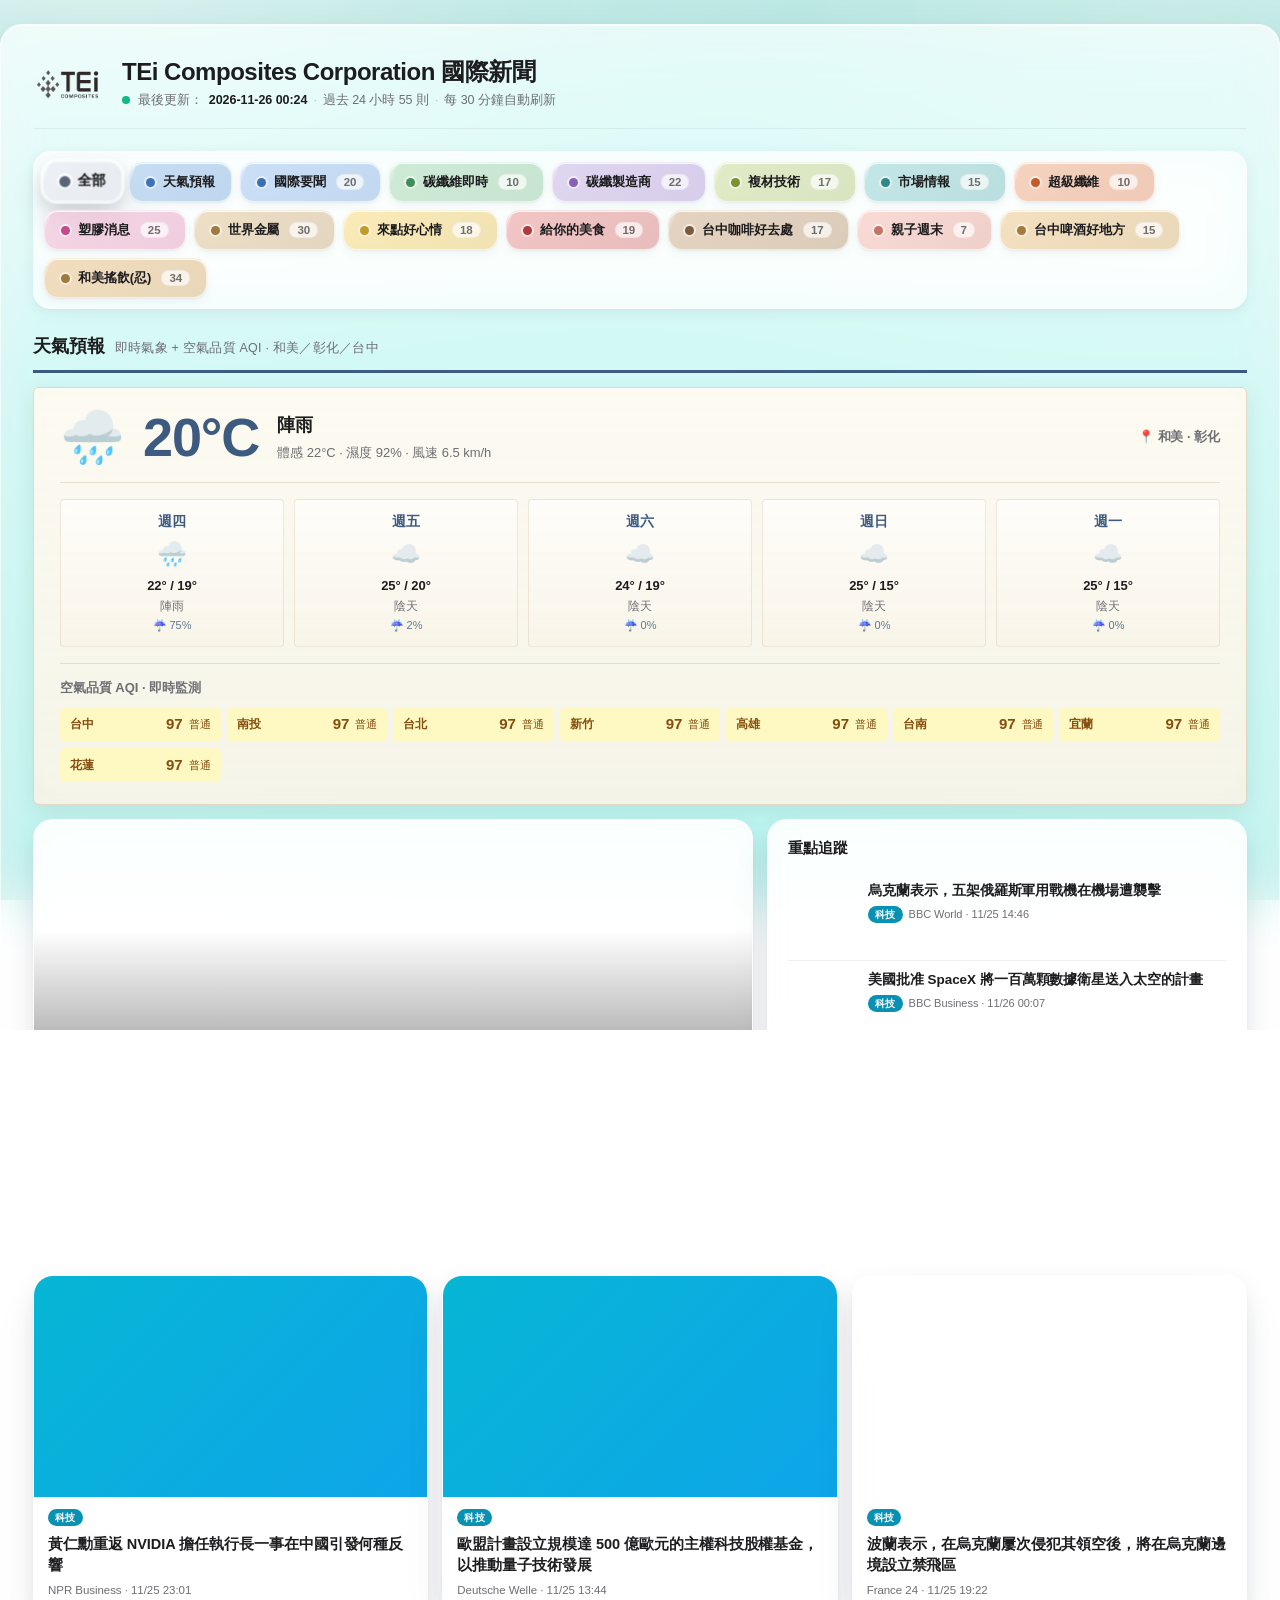
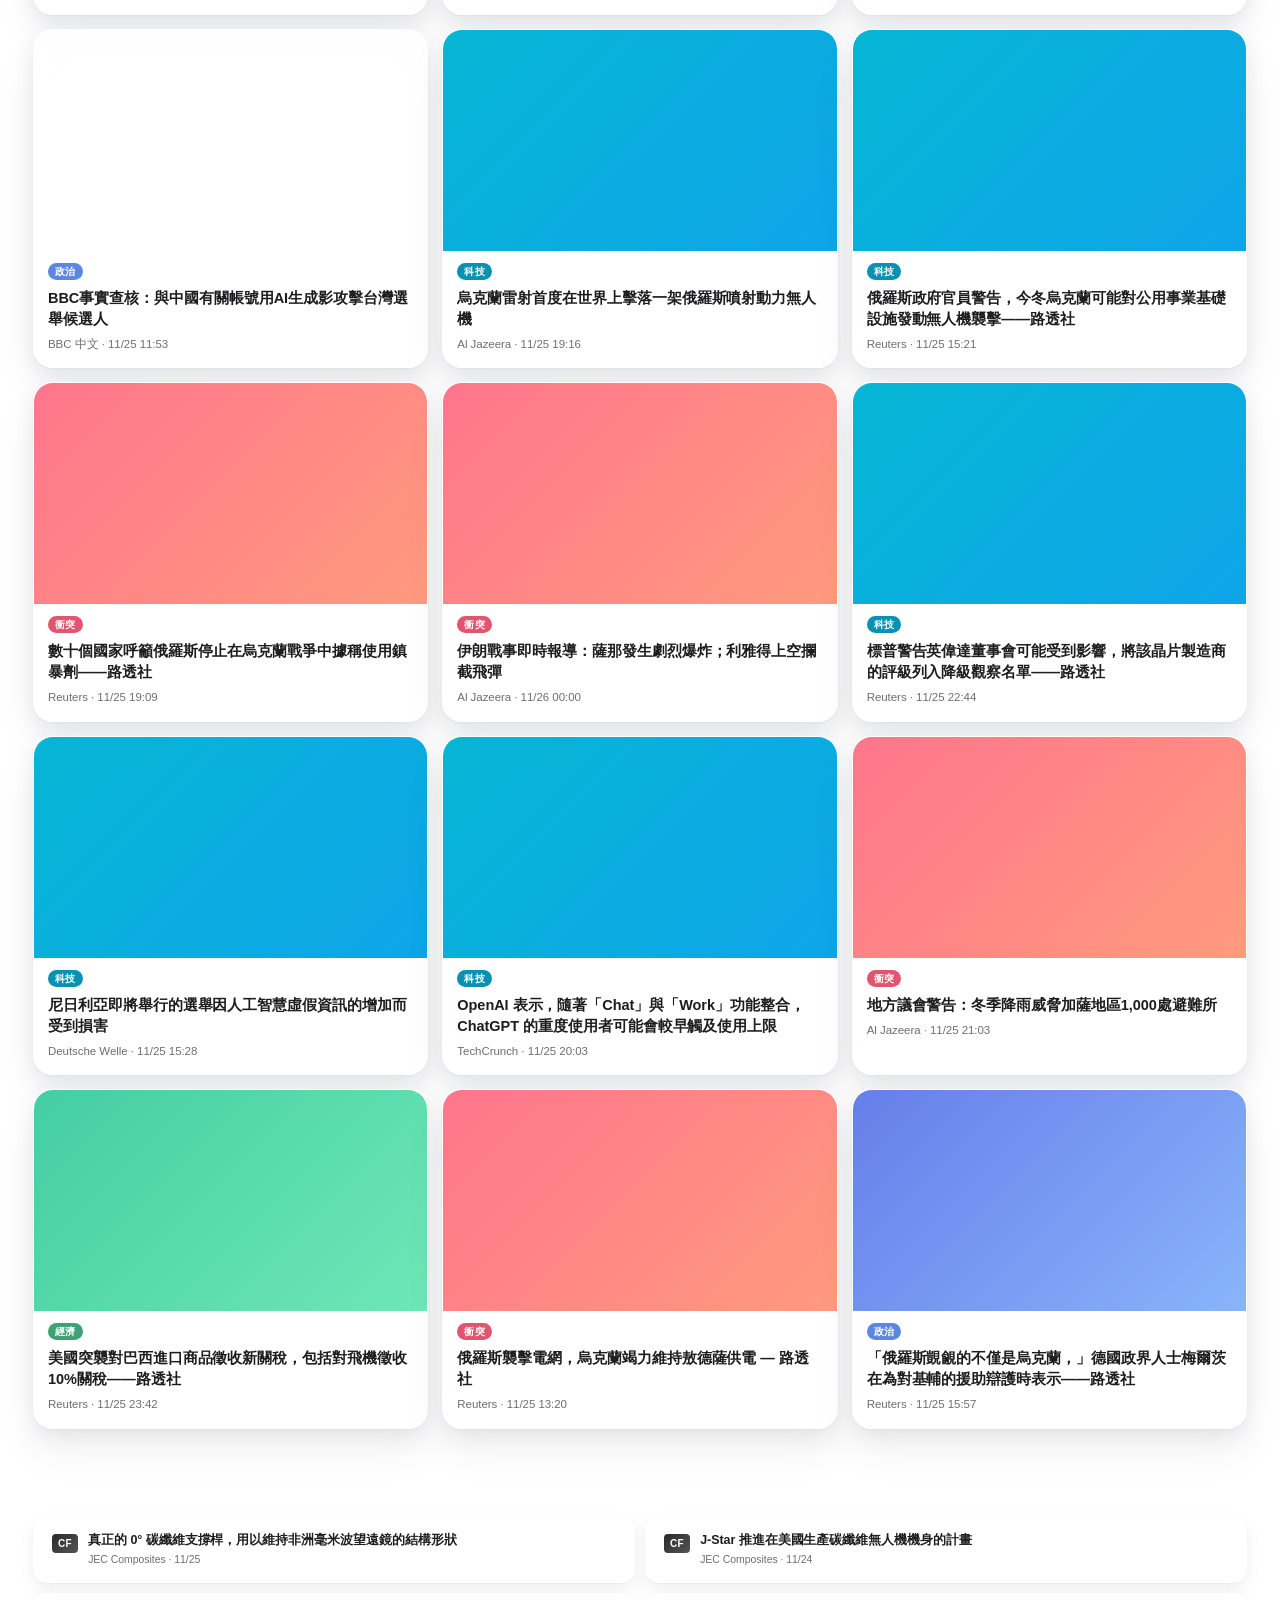
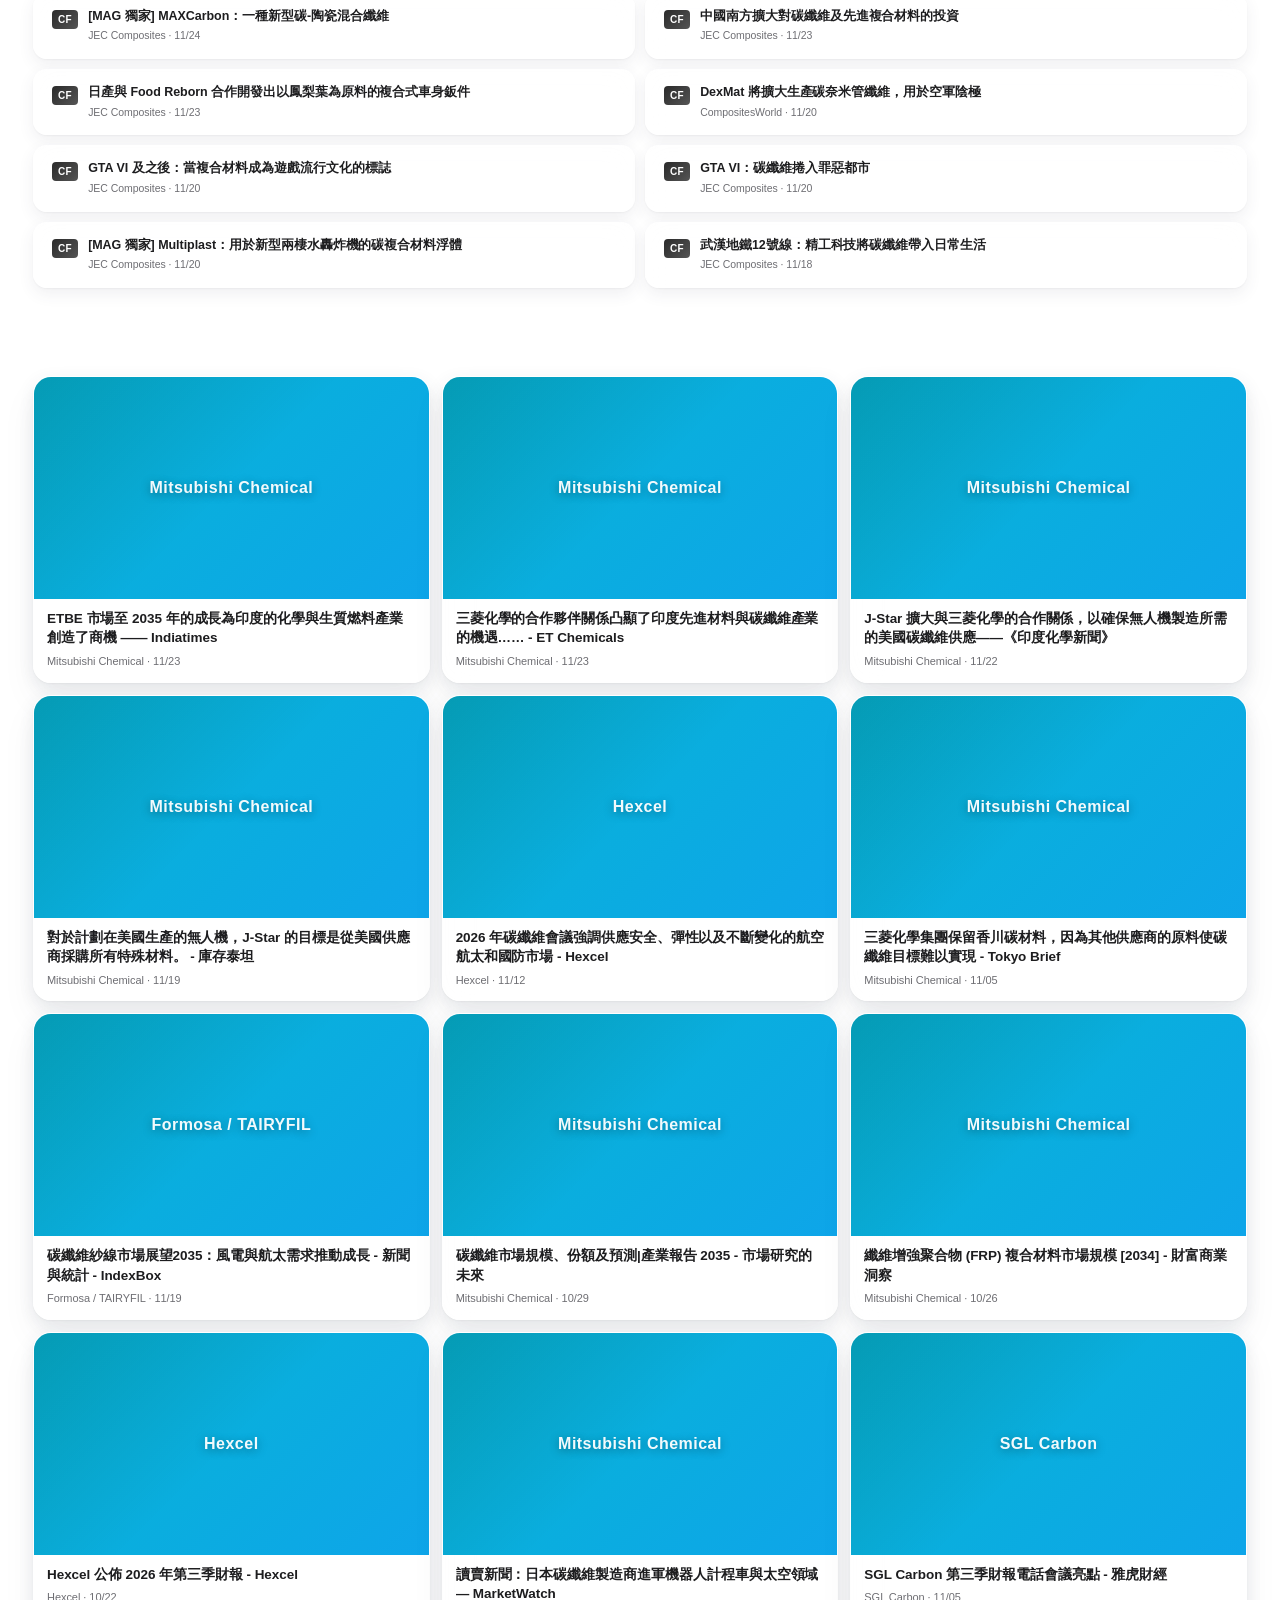
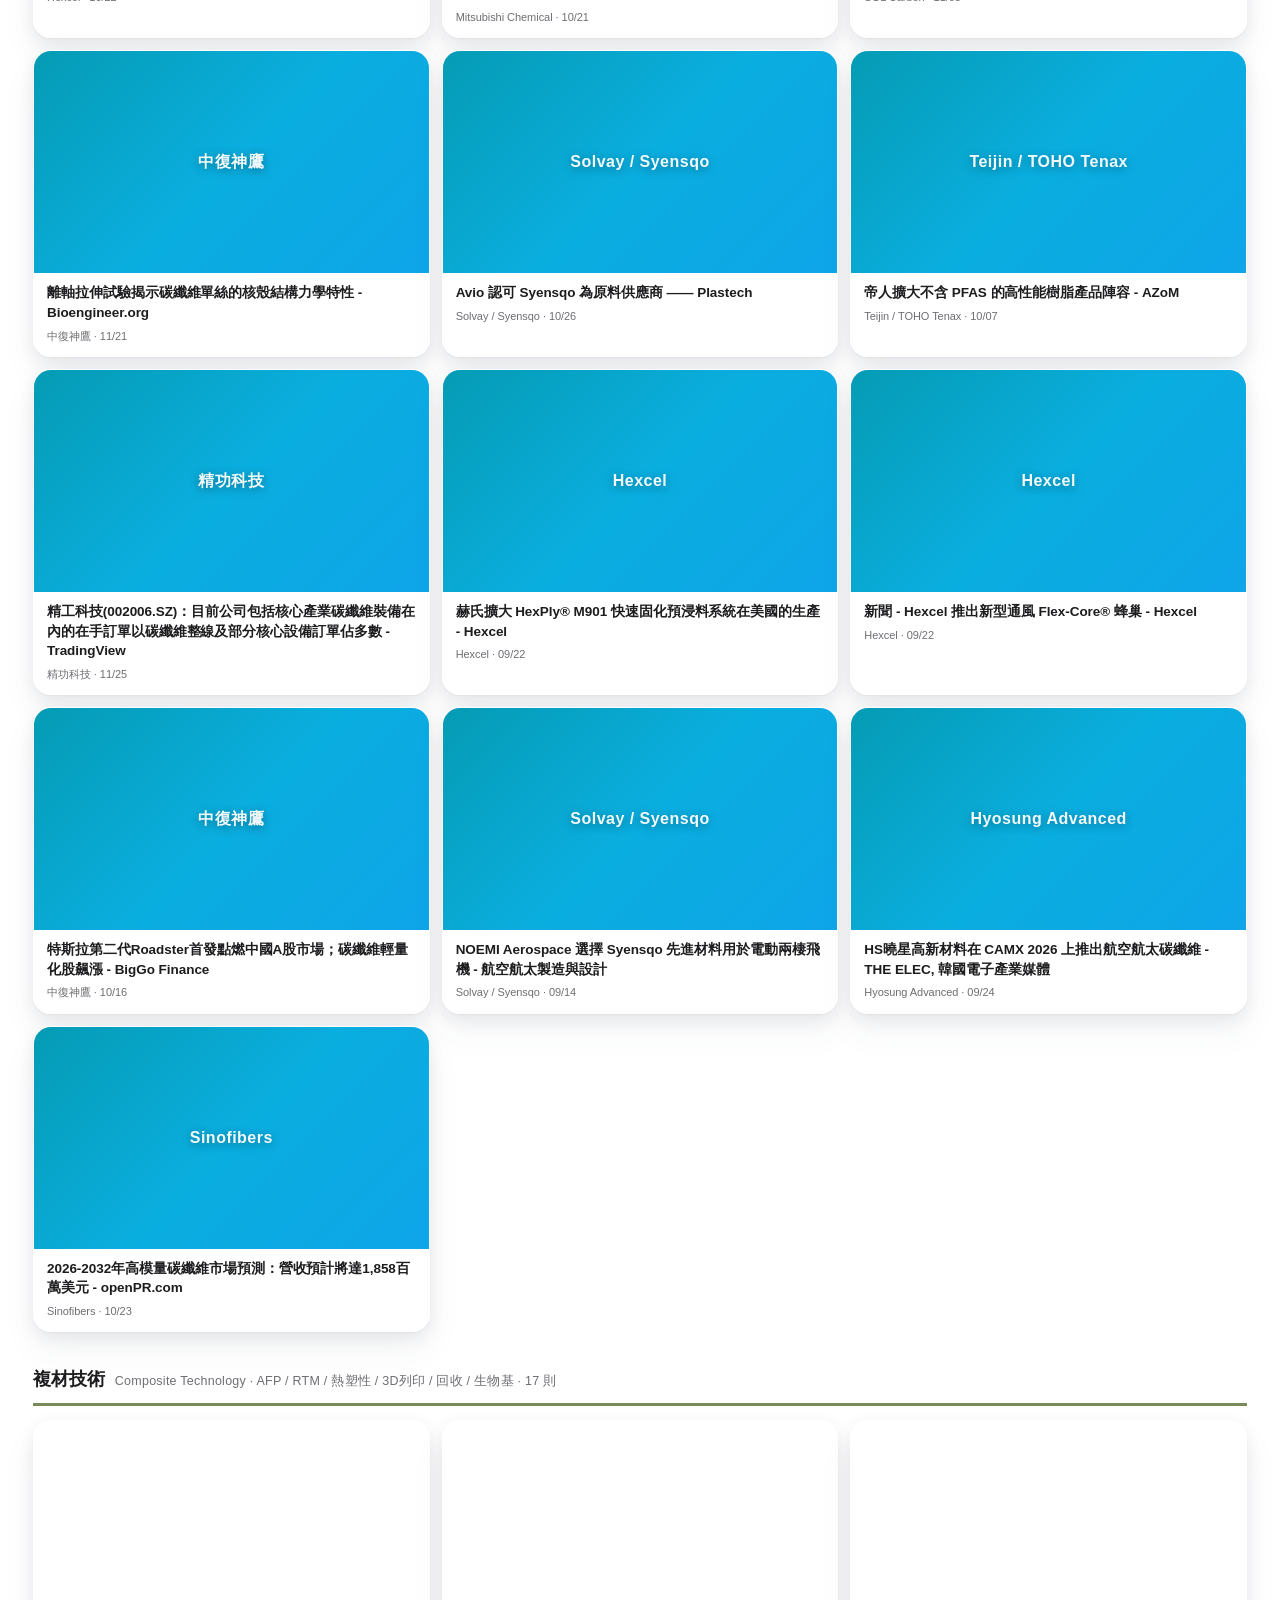
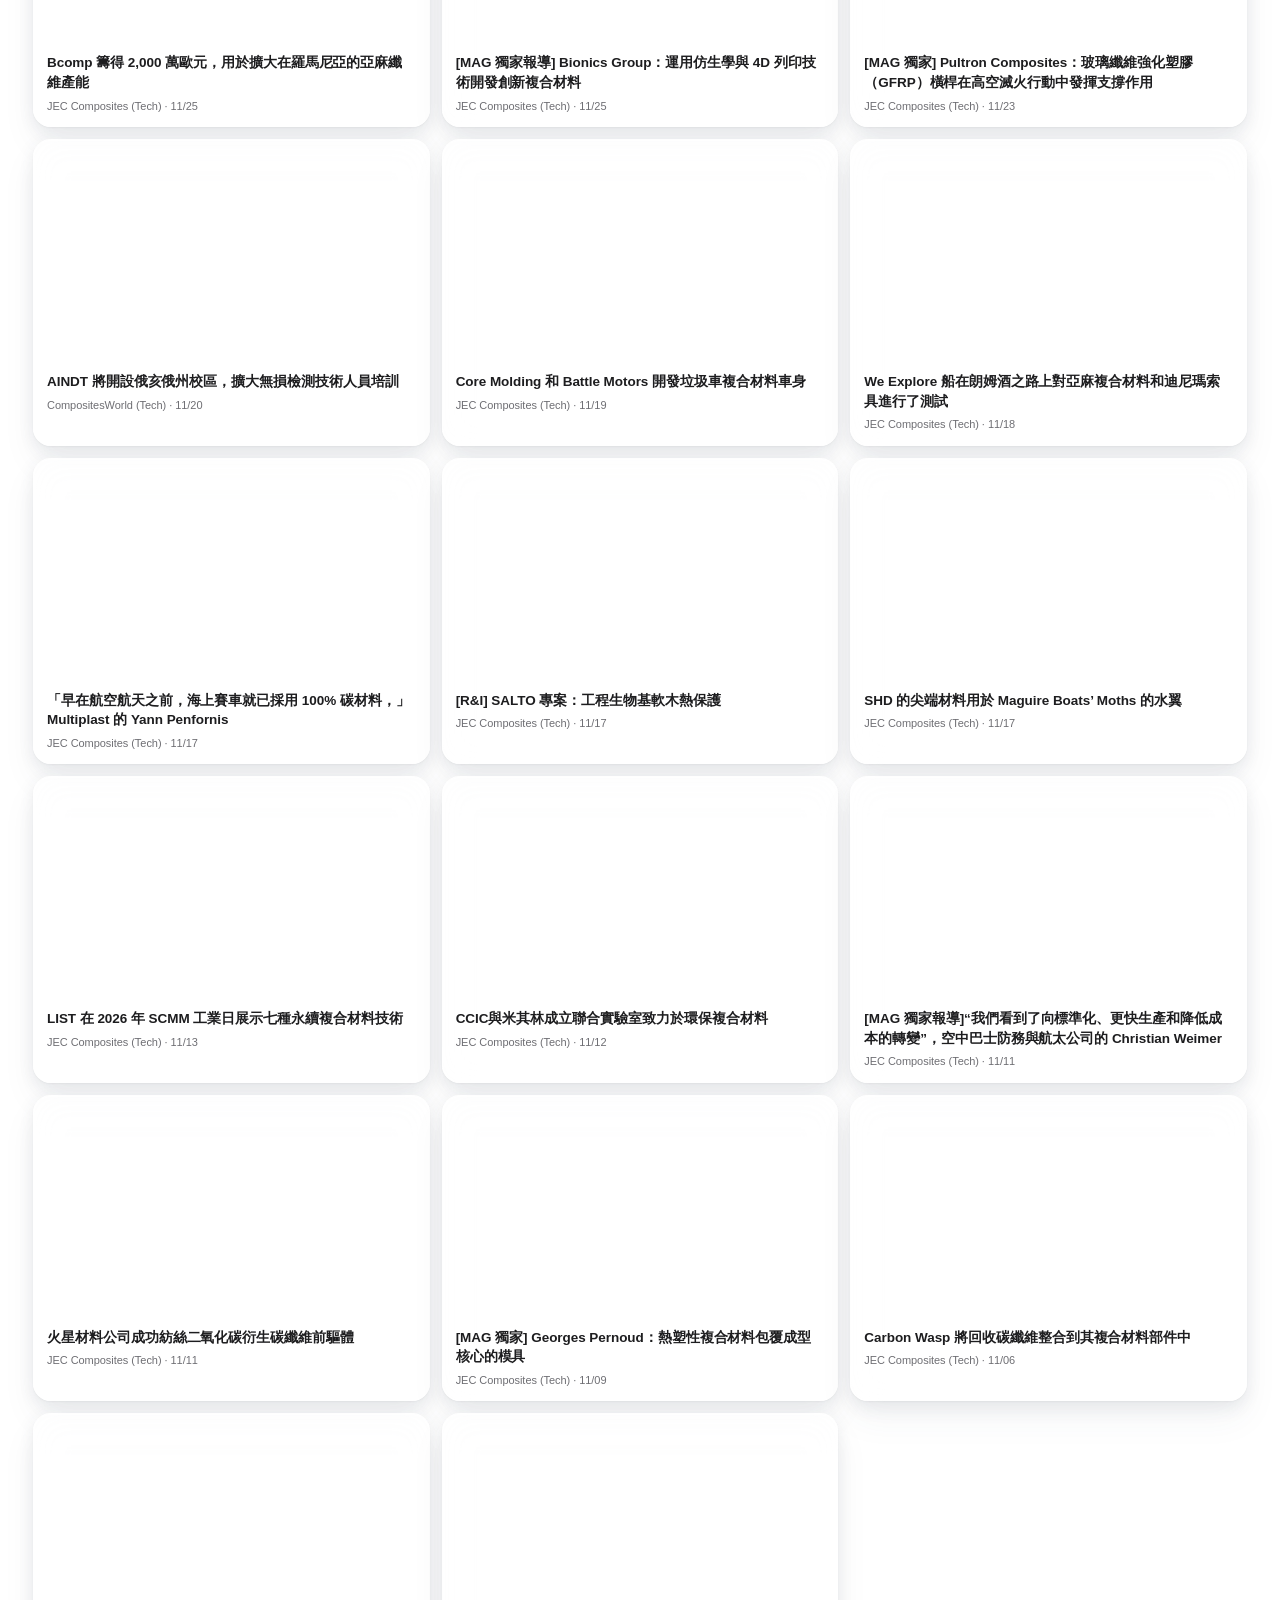
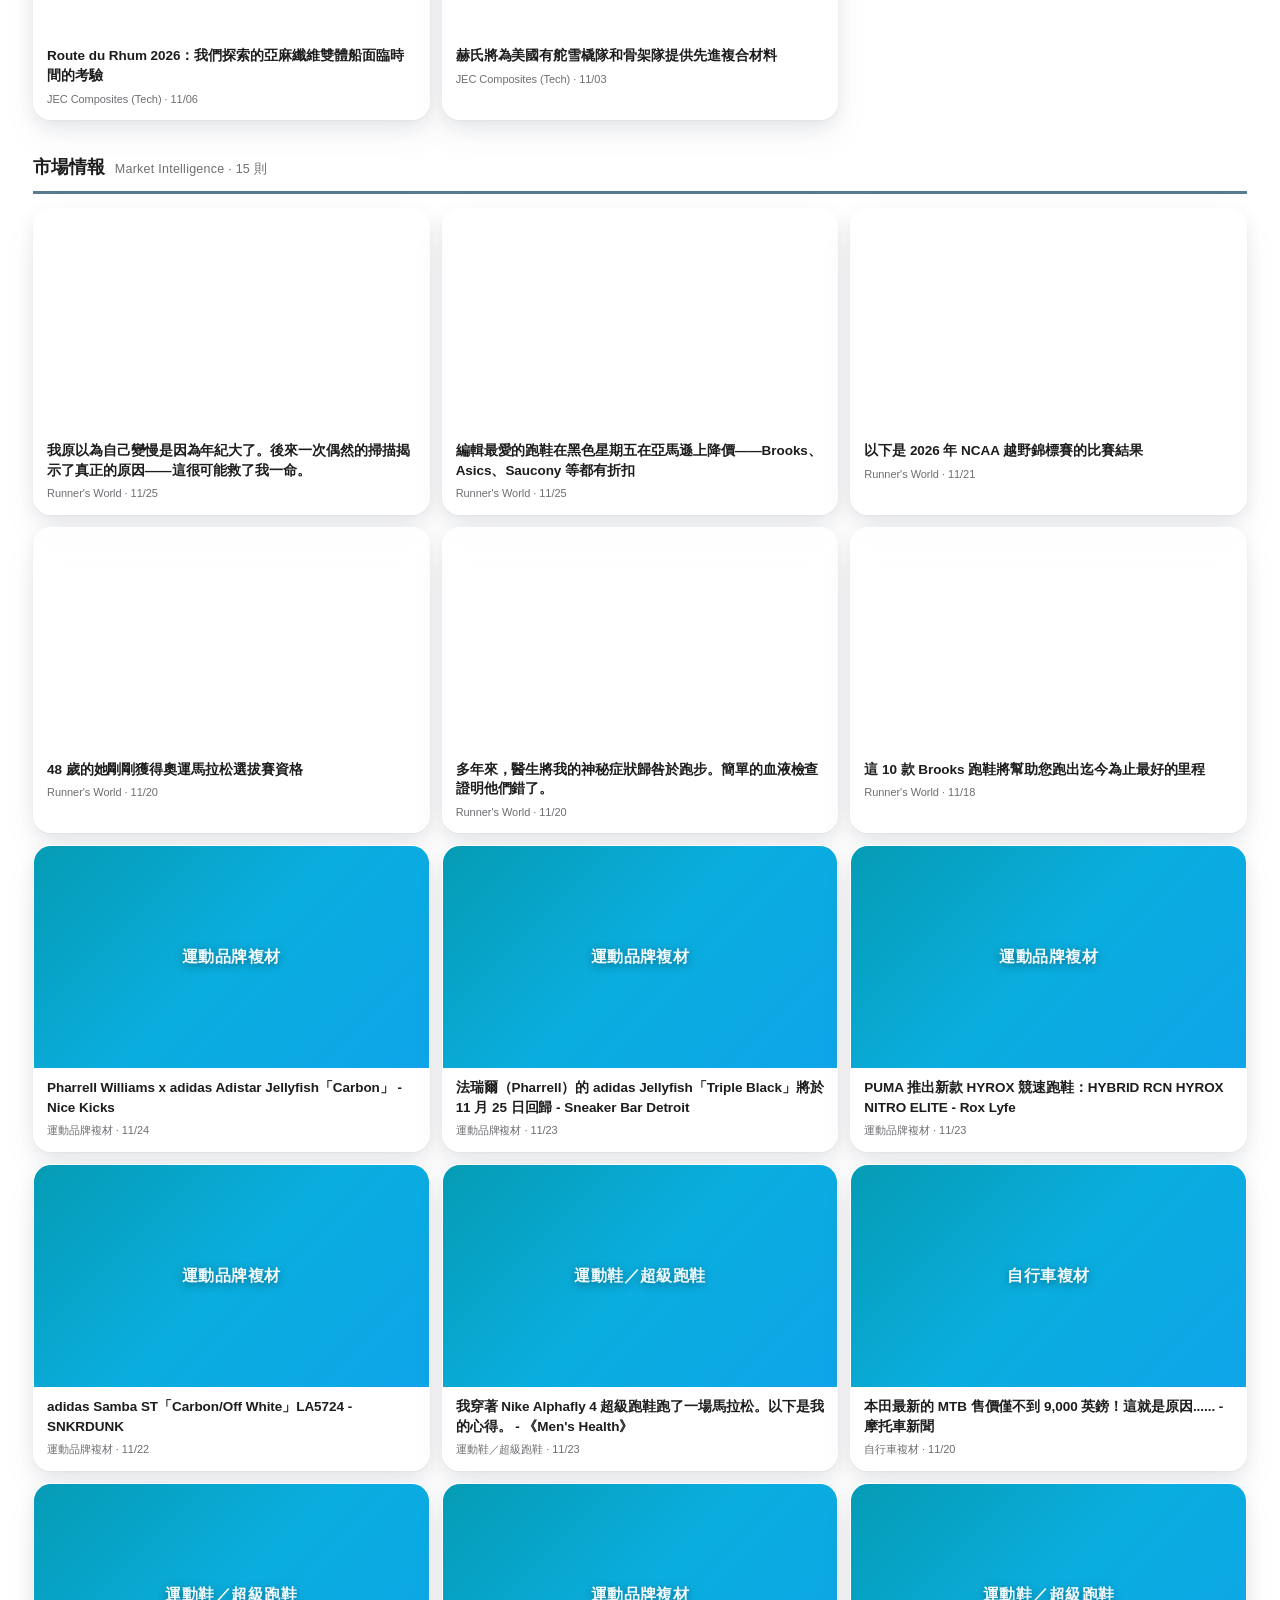
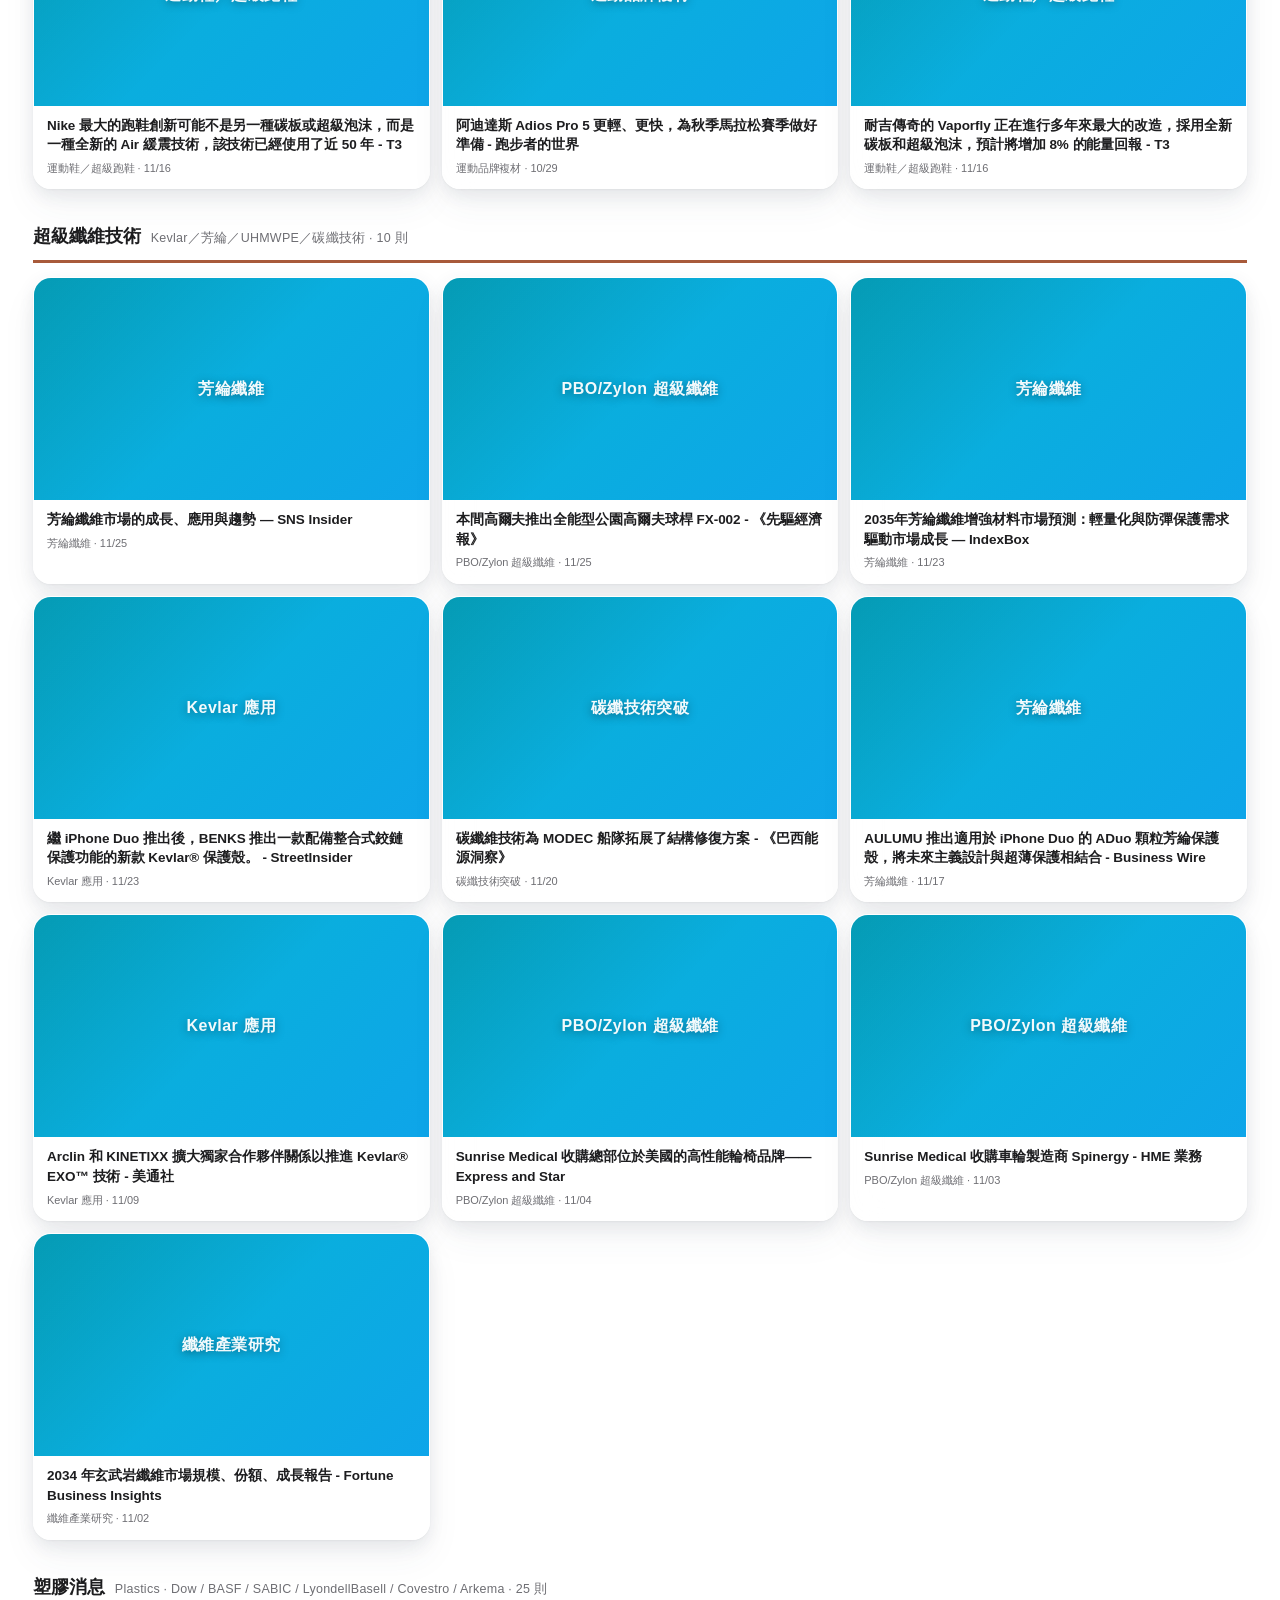
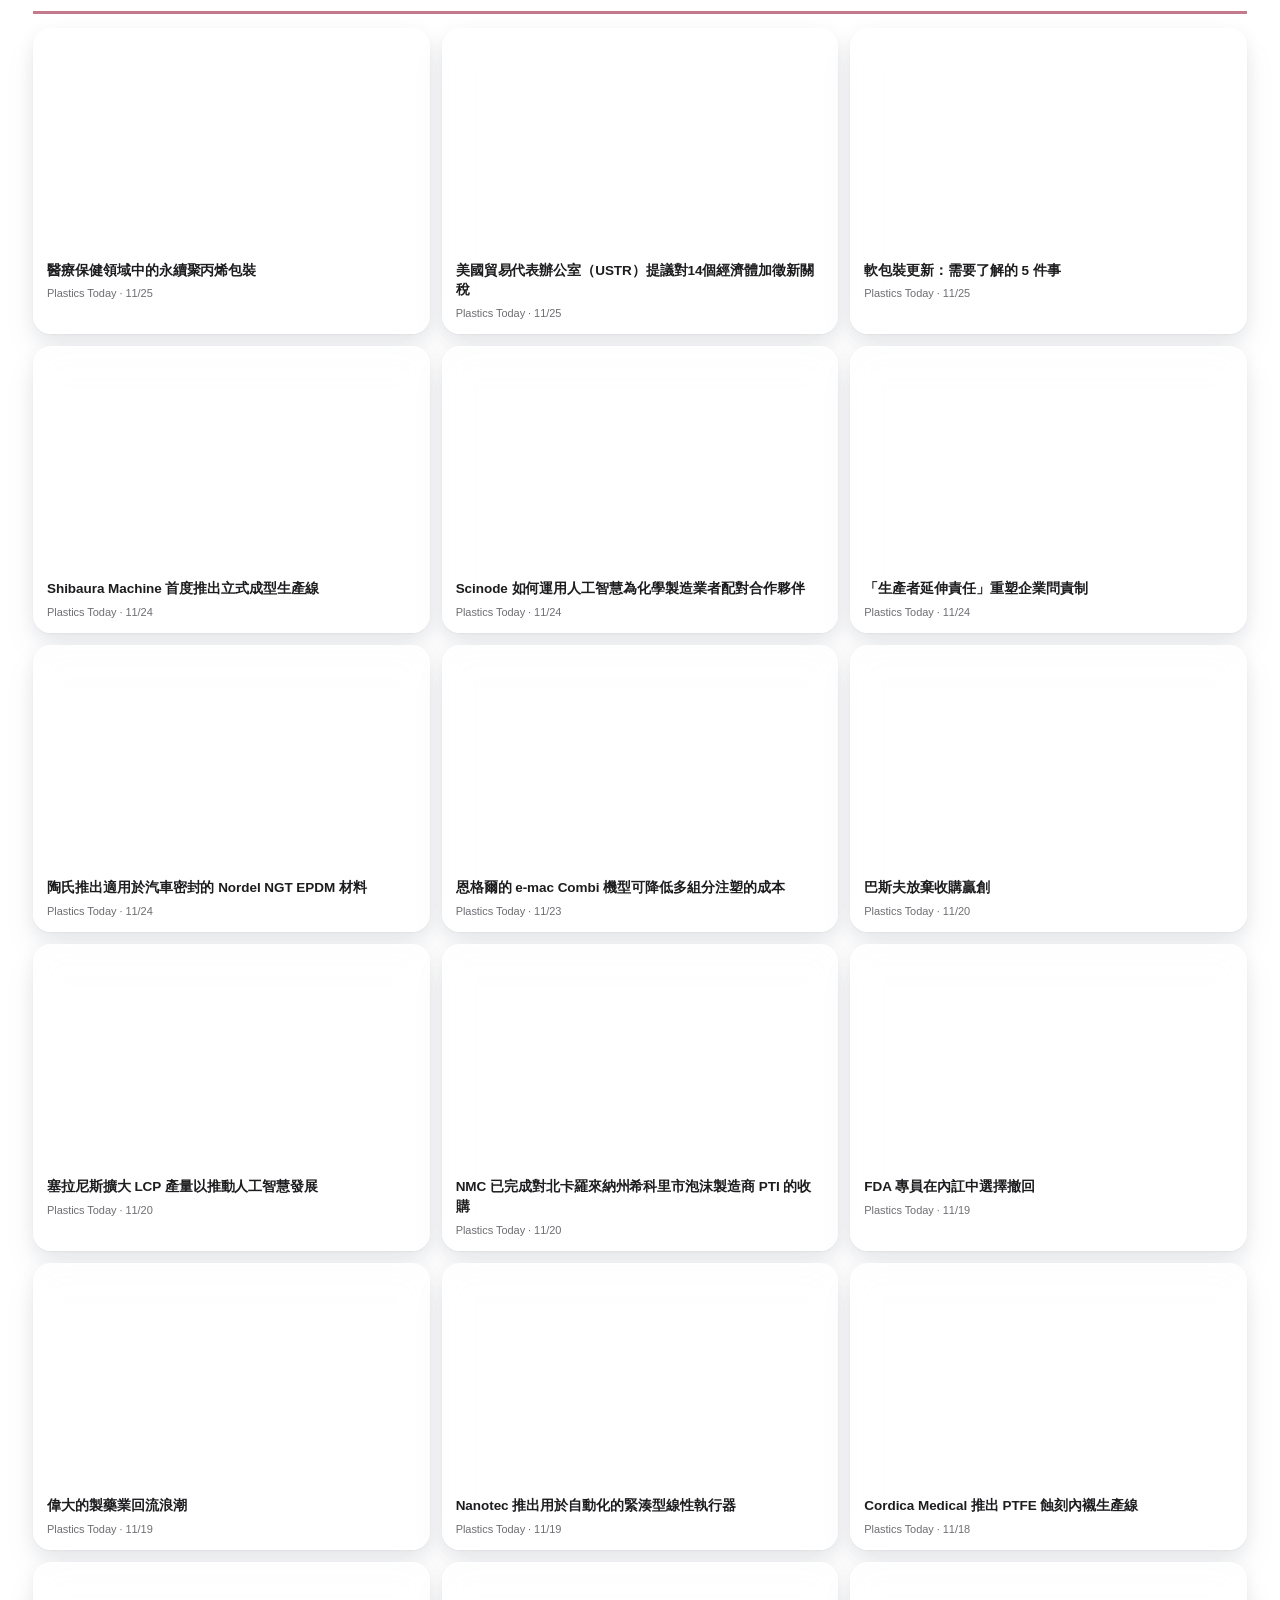
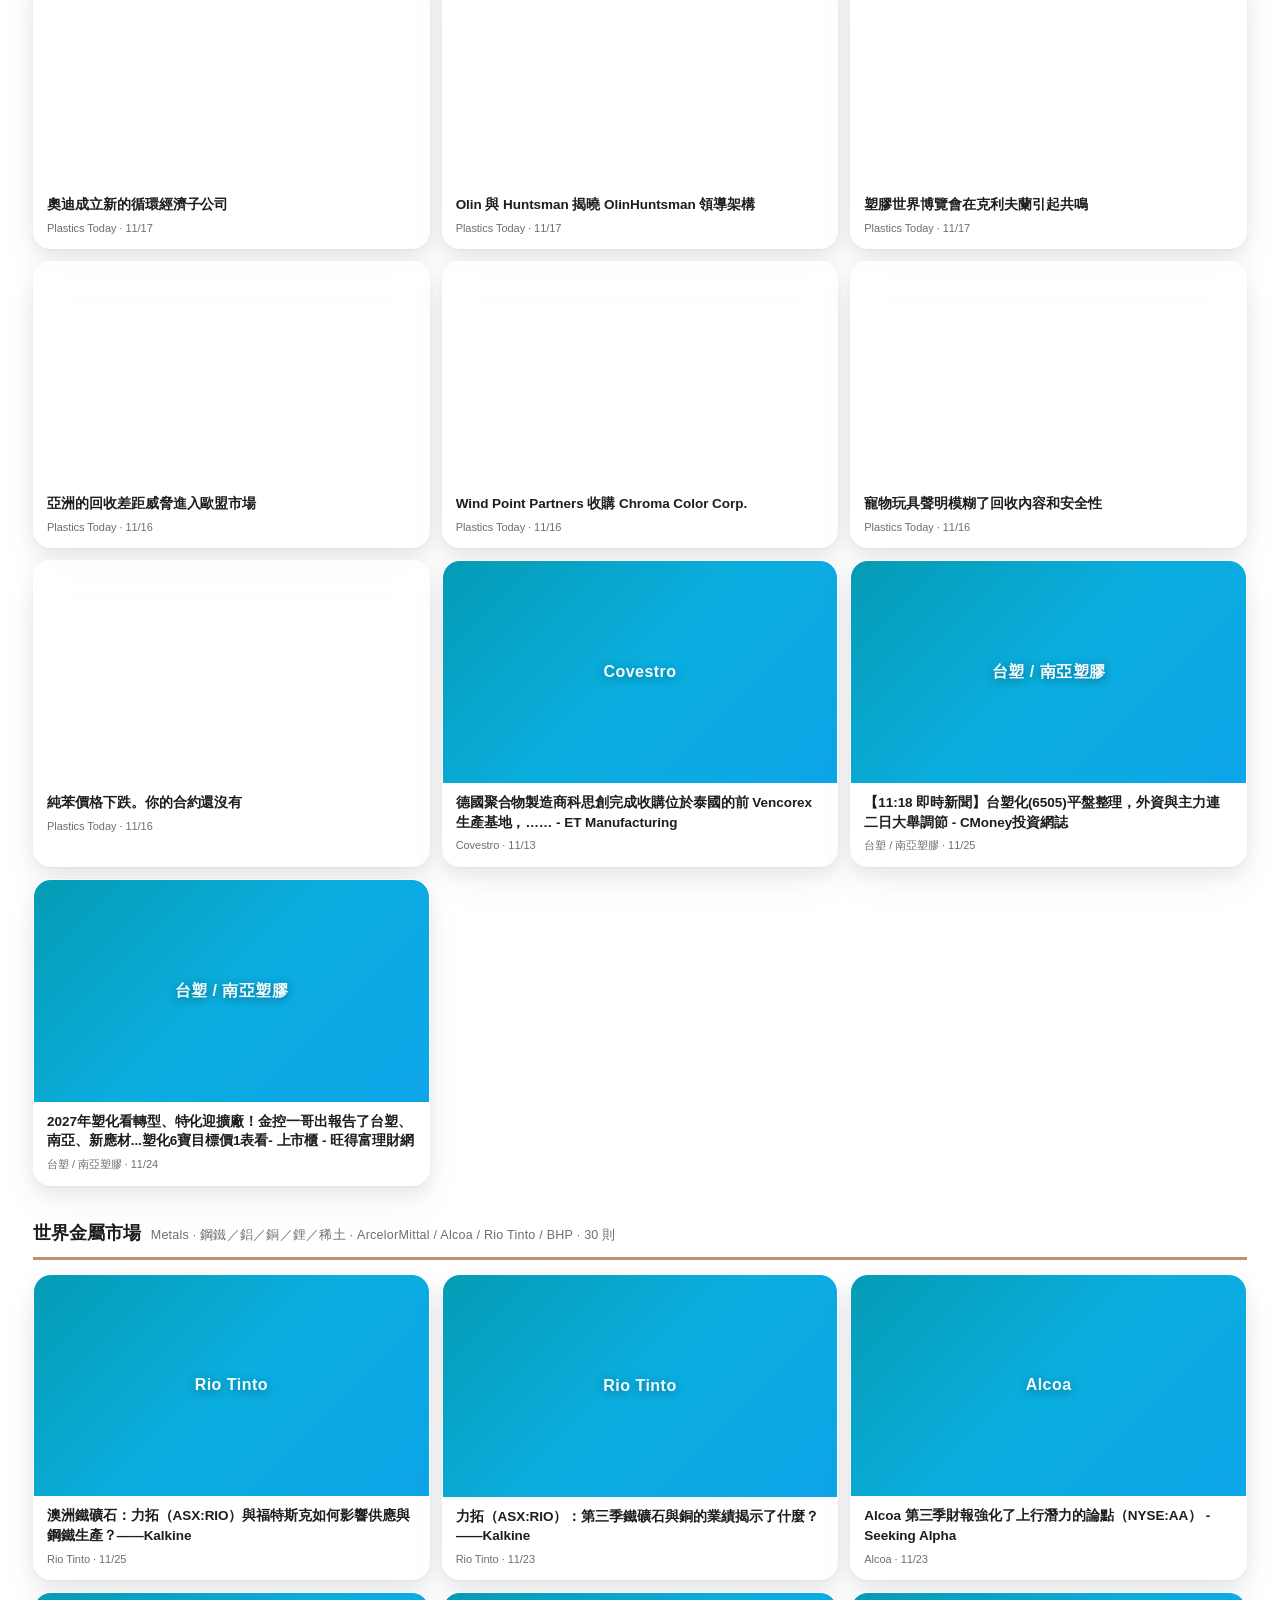
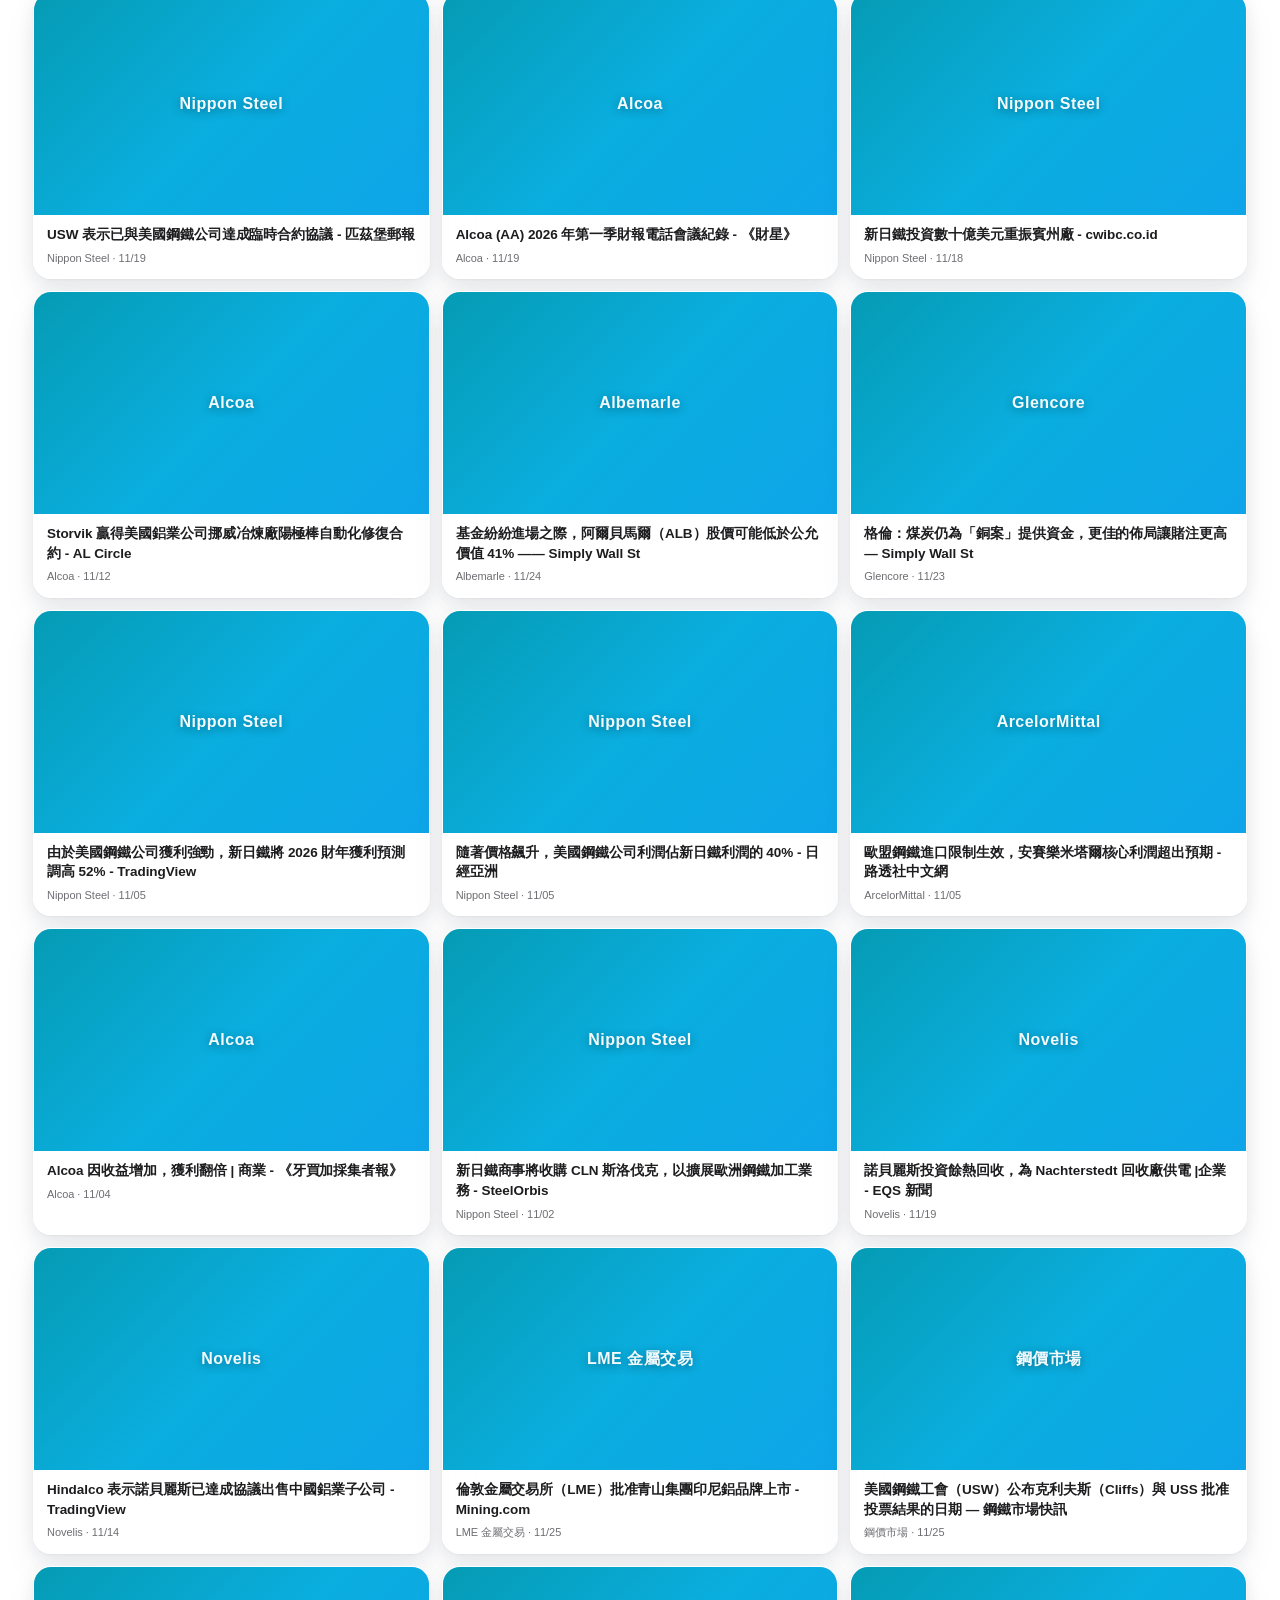
==== index.html @ 785d6ca6 "auto-update 2026-11-26 00:24 UTC" ====
<!doctype html>
<html lang="zh-TW">
<head>
<meta charset="utf-8">
<meta name="viewport" content="width=device-width, initial-scale=1, viewport-fit=cover">
<meta http-equiv="refresh" content="1800">
<meta name="theme-color" content="#81d8d0">
<link rel="icon" type="image/svg+xml" href="favicon.svg">
<meta name="apple-mobile-web-app-capable" content="yes">
<meta name="apple-mobile-web-app-status-bar-style" content="default">
<meta name="format-detection" content="telephone=no">
<title>TEi Composites · 國際新聞 · 2026-11-26 00:24</title>
<style>
 * { box-sizing: border-box; }
 html, body { overscroll-behavior-y:none; }
 body { margin:0; min-height:100vh; color:#1d1d1f; line-height:1.5;
        font-family:"SF Pro Display","SF Pro Text",-apple-system,BlinkMacSystemFont,"PingFang TC","Microsoft JhengHei","Helvetica Neue",sans-serif;
        background:
          radial-gradient(1200px 820px at 8% -10%, rgba(255,255,255,0.55), transparent 60%),
          radial-gradient(1000px 720px at 92% 0%, rgba(255,255,255,0.30), transparent 65%),
          radial-gradient(900px 700px at 50% 110%, rgba(10,186,181,0.25), transparent 60%),
          linear-gradient(180deg, #b4e6e1 0%, #81d8d0 55%, #5fc7be 100%);
        background-attachment:fixed;
        letter-spacing:-0.003em;
        -webkit-font-smoothing:antialiased; -moz-osx-font-smoothing:grayscale; }
 .wrap { max-width:1320px; margin:24px auto; padding:32px;
         background:rgba(255,255,255,0.72);
         backdrop-filter:saturate(180%) blur(28px);
         -webkit-backdrop-filter:saturate(180%) blur(28px);
         border-radius:22px;
         box-shadow:
           0 1px 0 rgba(255,255,255,0.9) inset,
           0 1px 2px rgba(0,0,0,0.04),
           0 18px 50px rgba(60,70,90,0.12),
           0 6px 18px rgba(60,70,90,0.06);
         border:1px solid rgba(255,255,255,0.6); }
 .wrap::before { display:none; }
 header { display:flex; align-items:center; gap:16px; margin-bottom:22px;
          padding-bottom:18px; border-bottom:1px solid rgba(0,0,0,0.06); }
 header .logo { height:48px; width:auto; flex-shrink:0; }
 header .logo-placeholder { height:48px; min-width:48px; border-radius:10px;
          background:linear-gradient(135deg,#3a3a3a,#1a1a1a); color:#fff;
          display:flex; align-items:center; justify-content:center;
          font-weight:800; font-size:20px; letter-spacing:0.04em; padding:0 12px; flex-shrink:0; }
 header .brand-text { display:flex; flex-direction:column; gap:3px; min-width:0; flex:1; }
 header h1 { font-size:24px; margin:0; font-weight:600; letter-spacing:-0.02em; line-height:1.25; color:#1d1d1f; }
 header .sub { color:#6e6e73; font-size:12.5px; line-height:1.6; display:flex; align-items:center; gap:6px; flex-wrap:wrap; }
 header .sub strong { color:#1d1d1f; font-weight:600; }
 header .sub .sub-sep { color:#c0c0c5; }
 /* 即時脈動小綠點：示意所有資訊每 30 分鐘自動更新中 */
 .live-dot { display:inline-block; width:8px; height:8px; border-radius:50%;
             background:#10b981;
             box-shadow:0 0 0 0 rgba(16,185,129,0.7);
             animation:live-pulse 2s infinite; flex-shrink:0; margin-right:2px; }
 @keyframes live-pulse {
   0%   { box-shadow:0 0 0 0   rgba(16,185,129,0.7); }
   70%  { box-shadow:0 0 0 8px rgba(16,185,129,0); }
   100% { box-shadow:0 0 0 0   rgba(16,185,129,0); }
 }

 /* 頁籤導覽 — 彩色玻璃方格 */
 .tabs { display:flex; gap:8px; padding:10px; margin:0 0 24px; border-radius:18px;
         background:rgba(255,255,255,0.55);
         backdrop-filter:saturate(180%) blur(24px);
         -webkit-backdrop-filter:saturate(180%) blur(24px);
         border:1px solid rgba(255,255,255,0.7);
         flex-wrap:wrap;
         position:sticky; top:10px; z-index:50;
         box-shadow:
           0 1px 0 rgba(255,255,255,0.8) inset,
           0 4px 14px rgba(60,70,90,0.08),
           0 1px 3px rgba(0,0,0,0.04); }
 .tab { padding:10px 16px; border-radius:14px; font-size:13px; font-weight:600;
        cursor:pointer; border:1px solid rgba(255,255,255,0.55);
        font-family:inherit;
        transition:transform .35s cubic-bezier(0.34,1.56,0.64,1),
                   box-shadow .35s cubic-bezier(0.34,1.56,0.64,1),
                   background .25s, color .2s;
        letter-spacing:-0.003em;
        color:#1d1d1f;
        min-height:40px;
        display:inline-flex; align-items:center; gap:8px;
        white-space:nowrap;
        backdrop-filter:saturate(160%) blur(14px);
        -webkit-backdrop-filter:saturate(160%) blur(14px);
        box-shadow:
          0 1px 0 rgba(255,255,255,0.85) inset,
          0 1px 2px rgba(0,0,0,0.05),
          0 4px 10px rgba(60,70,90,0.06);
        position:relative; overflow:hidden; }
 /* 玻璃高光 — 模擬液態流動 */
 .tab::after { content:''; position:absolute; top:0; left:-30%; width:30%; height:100%;
               background:linear-gradient(115deg, transparent, rgba(255,255,255,0.55), transparent);
               transform:skewX(-20deg);
               transition:left .7s ease;
               pointer-events:none; }
 .tab:hover::after { left:130%; }
 .tab em { font-style:normal; font-weight:600; font-size:11.5px;
           color:rgba(0,0,0,0.55); padding:1px 7px; border-radius:99px;
           background:rgba(255,255,255,0.7); margin-left:2px;
           border:1px solid rgba(0,0,0,0.04); }
 /* 頁籤小色點 — 強化辨識 */
 .tab::before { content:''; display:inline-block; width:9px; height:9px;
                border-radius:50%; flex-shrink:0; background:#cbd5e1;
                box-shadow:0 0 0 2px rgba(255,255,255,0.6),
                           0 1px 2px rgba(0,0,0,0.15); }

 /* 每個 tab 自己的玻璃漸層底色 */
 .tab[data-tab="all"]     { background:linear-gradient(135deg, rgba(232,236,242,0.75), rgba(214,220,230,0.55)); }
 .tab[data-tab="main"]    { background:linear-gradient(135deg, rgba(186,213,243,0.75), rgba(146,184,228,0.55)); }
 .tab[data-tab="carbon"]  { background:linear-gradient(135deg, rgba(190,228,200,0.75), rgba(154,206,170,0.55)); }
 .tab[data-tab="mfg"]     { background:linear-gradient(135deg, rgba(214,200,235,0.75), rgba(184,164,218,0.55)); }
 .tab[data-tab="tech"]    { background:linear-gradient(135deg, rgba(216,228,178,0.75), rgba(186,206,142,0.55)); }
 .tab[data-tab="plastic"] { background:linear-gradient(135deg, rgba(244,202,222,0.75), rgba(228,164,196,0.55)); }
 .tab[data-tab="metal"]   { background:linear-gradient(135deg, rgba(232,212,178,0.75), rgba(206,180,140,0.55)); }
 .tab[data-tab="app"]     { background:linear-gradient(135deg, rgba(176,222,222,0.75), rgba(132,194,194,0.55)); }
 .tab[data-tab="fiber"]   { background:linear-gradient(135deg, rgba(244,196,168,0.75), rgba(226,158,124,0.55)); }
 .tab[data-tab="fun"]     { background:linear-gradient(135deg, rgba(248,228,158,0.75), rgba(232,202,118,0.55)); }
 .tab[data-tab="food"]    { background:linear-gradient(135deg, rgba(240,178,178,0.75), rgba(216,134,134,0.55)); }
 .tab[data-tab="local"]   { background:linear-gradient(135deg, rgba(220,196,170,0.75), rgba(192,162,128,0.55)); }
 .tab[data-tab="ren"]     { background:linear-gradient(135deg, rgba(238,210,168,0.75), rgba(218,182,128,0.55)); }
 .tab[data-tab="kid"]     { background:linear-gradient(135deg, rgba(248,206,200,0.75), rgba(228,168,156,0.55)); }
 .tab[data-tab="weather"] { background:linear-gradient(135deg, rgba(180,210,240,0.75), rgba(140,182,224,0.55)); }
 .tab[data-tab="beer"]    { background:linear-gradient(135deg, rgba(240,214,170,0.75), rgba(218,184,128,0.55)); }

 /* 對應的色點 */
 .tab[data-tab="all"]::before     { background:#5a6478; }
 .tab[data-tab="main"]::before    { background:#3b6fb6; }
 .tab[data-tab="carbon"]::before  { background:#3f8f5a; }
 .tab[data-tab="mfg"]::before     { background:#8a5fb8; }
 .tab[data-tab="tech"]::before    { background:#7c9230; }
 .tab[data-tab="plastic"]::before { background:#c64a8c; }
 .tab[data-tab="metal"]::before   { background:#a07a3a; }
 .tab[data-tab="app"]::before     { background:#2d8a8a; }
 .tab[data-tab="fiber"]::before   { background:#c45a2a; }
 .tab[data-tab="fun"]::before     { background:#c49a2a; }
 .tab[data-tab="food"]::before    { background:#b03a3a; }
 .tab[data-tab="local"]::before   { background:#7a5a3a; }
 .tab[data-tab="ren"]::before     { background:#a07a3a; }
 .tab[data-tab="kid"]::before     { background:#c47565; }
 .tab[data-tab="weather"]::before { background:#3d72b8; }
 .tab[data-tab="beer"]::before    { background:#a87a3a; }

 /* hover / 觸控放大感 */
 .tab:hover {
   transform:translateY(-2px) scale(1.06);
   box-shadow:
     0 1px 0 rgba(255,255,255,0.9) inset,
     0 4px 8px rgba(0,0,0,0.08),
     0 14px 28px rgba(60,70,90,0.18);
 }
 .tab:active { transform:translateY(0) scale(0.98); transition-duration:.1s; }

 /* Active：飽和加深 + 更強陰影飄浮 */
 .tab.active {
   color:#0d0d0f !important;
   transform:translateY(-1px) scale(1.04);
   box-shadow:
     0 1px 0 rgba(255,255,255,0.95) inset,
     0 0 0 2px rgba(255,255,255,0.7),
     0 6px 14px rgba(0,0,0,0.10),
     0 16px 32px rgba(60,70,90,0.20);
   border-color:rgba(255,255,255,0.8);
 }
 .tab.active::before {
   transform:scale(1.2);
   box-shadow:0 0 0 2px rgba(255,255,255,0.85), 0 1px 3px rgba(0,0,0,0.25);
 }

 .hero-row { display:grid; grid-template-columns:1.5fr 1fr; gap:14px; margin-bottom:14px; }

 /* 碳纖維專屬 grid（獨立區塊用） */
 .carbon-grid { display:grid; grid-template-columns:repeat(2, 1fr); gap:10px; }
 .carbon-section .carbon-item { background:rgba(255,255,255,0.82);
                                 backdrop-filter:saturate(160%) blur(14px);
                                 -webkit-backdrop-filter:saturate(160%) blur(14px);
                                 border:1px solid rgba(255,255,255,0.6);
                                 border-radius:14px; padding:14px 18px;
                                 box-shadow:
                                   0 1px 0 rgba(255,255,255,0.85) inset,
                                   0 1px 2px rgba(0,0,0,0.04),
                                   0 6px 16px rgba(60,70,90,0.08);
                                 transition:transform .35s cubic-bezier(0.34,1.56,0.64,1),
                                            box-shadow .35s cubic-bezier(0.34,1.56,0.64,1); }
 .carbon-section .carbon-item:hover {
   transform:translateY(-4px) scale(1.02);
   box-shadow:
     0 1px 0 rgba(255,255,255,0.95) inset,
     0 2px 4px rgba(0,0,0,0.05),
     0 14px 28px rgba(60,70,90,0.16),
     0 24px 48px rgba(60,70,90,0.10);
 }
 .carbon-section .carbon-item:active { transform:translateY(-1px) scale(1.005); transition-duration:.15s; }
 .grid { display:grid; grid-template-columns:repeat(3,1fr); gap:14px; }

 .card { background:rgba(255,255,255,0.85);
         backdrop-filter:saturate(160%) blur(18px);
         -webkit-backdrop-filter:saturate(160%) blur(18px);
         border-radius:20px; overflow:hidden;
         box-shadow:
           0 1px 0 rgba(255,255,255,0.9) inset,
           0 1px 2px rgba(0,0,0,0.04),
           0 8px 22px rgba(60,70,90,0.10),
           0 22px 44px rgba(60,70,90,0.06);
         border:1px solid rgba(255,255,255,0.65);
         transition:transform .4s cubic-bezier(0.34,1.56,0.64,1),
                    box-shadow .4s cubic-bezier(0.34,1.56,0.64,1); }
 .card:hover, .card:focus-within {
   transform:translateY(-6px) scale(1.025);
   box-shadow:
     0 1px 0 rgba(255,255,255,0.95) inset,
     0 2px 4px rgba(0,0,0,0.05),
     0 16px 36px rgba(60,70,90,0.18),
     0 36px 64px rgba(60,70,90,0.14);
 }
 .card:active { transform:translateY(-2px) scale(1.01); transition-duration:.15s; }
 details { cursor:pointer; }
 details > summary { list-style:none; cursor:pointer; display:block; }
 details > summary::-webkit-details-marker { display:none; }

 /* Hero */
 .hero { position:relative; min-height:440px; display:flex; flex-direction:column; }
 .hero > summary { flex:1; position:relative; min-height:440px; }
 .hero-img { position:absolute; inset:0; background-size:cover;
             background-position:center; background-repeat:no-repeat; }
 .hero-overlay { position:absolute; inset:0;
             background:linear-gradient(to top,rgba(0,0,0,0.85) 0%,rgba(0,0,0,0.35) 45%,transparent 75%); }
 .hero-caption { position:absolute; bottom:0; left:0; right:0; padding:24px 26px; color:#fff; z-index:1; }
 .hero-caption h2 { font-size:22px; margin:10px 0 8px; line-height:1.35;
             text-shadow:0 2px 12px rgba(0,0,0,0.55); font-weight:700; }
 .hero-caption .meta { font-size:12.5px; opacity:0.9; }

 /* List */
 .list { padding:18px 20px; }
 .list h3, .carbon h3 { margin:0 0 12px; font-size:14.5px; font-weight:700; display:flex; align-items:baseline; gap:8px; }
 .list h3 .sub, .carbon h3 .sub { font-size:11px; color:#86868b; font-weight:400; }
 .list-item { border-bottom:1px solid rgba(0,0,0,0.06); padding:10px 0; }
 .list-item:last-of-type { border-bottom:none; padding-bottom:0; }
 .list-item summary { display:flex; gap:12px; align-items:flex-start; }
 .list-thumb { width:68px; height:68px; flex-shrink:0; border-radius:8px;
               background-size:cover; background-position:center; }
 .list-caption { flex:1; min-width:0; }
 .list-caption h4 { font-size:13.5px; margin:0 0 5px; line-height:1.4; font-weight:600; color:#1d1d1f;
                    display:-webkit-box; -webkit-line-clamp:3; -webkit-box-orient:vertical; overflow:hidden; }
 .list-caption .meta { font-size:11px; color:#6e6e73; display:flex; align-items:center; gap:6px; flex-wrap:wrap; }

 /* Carbon Fiber 右側面板 */
 .carbon { padding:18px 18px 14px; display:flex; flex-direction:column; min-height:0; }
 .carbon-list { overflow-y:auto; flex:1; min-height:0; margin:0 -8px; padding:0 8px 4px; }
 .carbon-list::-webkit-scrollbar { width:5px; }
 .carbon-list::-webkit-scrollbar-thumb { background:rgba(0,0,0,0.15); border-radius:3px; }
 .carbon-list::-webkit-scrollbar-track { background:transparent; }
 .carbon-item { border-bottom:1px solid rgba(0,0,0,0.06); padding:8px 0; }
 .carbon-item:last-of-type { border-bottom:none; }
 .carbon-item summary { display:flex; gap:10px; align-items:flex-start; }
 .carbon-badge { flex-shrink:0; font-size:10px; font-weight:700; padding:2px 6px;
                 background:linear-gradient(135deg,#2a2a2a,#555); color:#fff;
                 border-radius:4px; letter-spacing:0.04em; margin-top:2px; }
 .carbon-line { flex:1; min-width:0; }
 .carbon-line h4 { font-size:12.5px; margin:0 0 3px; line-height:1.4; font-weight:600; color:#1d1d1f;
                   display:-webkit-box; -webkit-line-clamp:3; -webkit-box-orient:vertical; overflow:hidden; }
 .carbon-line .meta { font-size:10.5px; color:#6e6e73; }
 .carbon-empty { font-size:12px; color:#86868b; padding:20px 4px; text-align:center; }
 .carbon-item .detail { padding:10px 4px 4px; background:transparent; border-top:1px dashed rgba(184,149,107,0.30); margin-top:8px; font-size:12px; }

 /* Tile */
 .tile-img { width:100%; aspect-ratio:16/9; background-size:cover; background-position:center; }
 .tile-body { padding:12px 14px 14px; }
 .tile-body h3 { font-size:14.5px; margin:8px 0 6px; line-height:1.45; font-weight:600; color:#1d1d1f;
                 display:-webkit-box; -webkit-line-clamp:3; -webkit-box-orient:vertical; overflow:hidden; }
 .tile-body .meta { font-size:11.5px; color:#6e6e73; }

 /* 複材應用／超級纖維面板 */
 .panel-section { margin-top:34px; }
 .panel-section:first-of-type { margin-top:0; }
 .panel-title { font-size:18px; margin:0 0 14px; font-weight:700;
                display:flex; align-items:baseline; gap:10px; flex-wrap:wrap;
                padding-bottom:10px; border-bottom:3px solid transparent; }
 .app-section .panel-title   { border-bottom-color:#5a7a90; }
 .fiber-section .panel-title { border-bottom-color:#a85a3a; }
 .mfg-section .panel-title   { border-bottom-color:#7c3a3a; }
 .tech-section .panel-title  { border-bottom-color:#7a8a5a; }
 .plastic-section .panel-title { border-bottom-color:#c47a8c; }
 .metal-section .panel-title   { border-bottom-color:#b8956b; }
 .fun-section .panel-title     { border-bottom-color:#c4a04a; }
 .food-section .panel-title    { border-bottom-color:#7a2a3a; }
 .local-section .panel-title   { border-bottom-color:#5a3a2a; }
 .ren-section .panel-title     { border-bottom-color:#a07a5a; }
 .kid-section .panel-title     { border-bottom-color:#c48899; }
 .weather-section .panel-title { border-bottom-color:#3d5a80; }
 .beer-section .panel-title    { border-bottom-color:#b8895c; }

 /* 天氣儀表板卡片 */
 .weather-card { background:linear-gradient(180deg,rgba(254,250,240,0.92) 0%,rgba(248,242,228,0.82) 100%);
                 backdrop-filter:blur(20px) saturate(120%);
                 -webkit-backdrop-filter:blur(20px) saturate(120%);
                 border-radius:6px; padding:22px 26px; margin:0 0 14px;
                 border:1px solid rgba(184,149,107,0.32);
                 box-shadow:inset 0 1px 0 rgba(255,255,255,0.85),0 6px 20px rgba(80,60,30,0.10); }
 .weather-current { display:flex; align-items:center; gap:18px; flex-wrap:wrap;
                    padding-bottom:18px; border-bottom:1px solid rgba(184,149,107,0.25); }
 .weather-emoji { font-size:52px; line-height:1; }
 .weather-temp { font-size:54px; font-weight:700; color:#3d5a80; line-height:1;
                 letter-spacing:-0.02em; }
 .weather-info { flex:1; min-width:200px; }
 .weather-label { font-size:18px; font-weight:600; color:#1d1d1f; }
 .weather-sub { font-size:13px; color:#6e6e73; margin-top:4px; }
 .weather-loc { color:#6e6e73; font-size:13px; font-weight:600; }
 .weather-forecast { display:grid; grid-template-columns:repeat(5,1fr); gap:10px;
                     padding:16px 0; border-bottom:1px solid rgba(184,149,107,0.25); }
 .weather-day { text-align:center; padding:12px 8px;
                background:linear-gradient(180deg,rgba(255,255,255,0.6),rgba(248,242,228,0.4));
                border-radius:4px;
                border:1px solid rgba(184,149,107,0.20); }
 .day-name { font-weight:700; font-size:13.5px; color:#3d5a80; }
 .day-icon { font-size:24px; margin:4px 0; }
 .day-temp { font-size:13px; font-weight:600; color:#1d1d1f; }
 .day-label { font-size:11.5px; color:#6e6e73; margin-top:2px; }
 .day-rain { font-size:11px; color:#5a7a90; margin-top:2px; }
 .aqi-section { padding-top:14px; }
 .aqi-section h3 { font-size:13px; color:#6e6e73; margin:0 0 10px; font-weight:600; }
 .aqi-list { display:grid; grid-template-columns:repeat(auto-fill,minmax(150px,1fr)); gap:6px; }
 .aqi-row { display:grid; grid-template-columns:1fr auto auto; gap:6px;
            padding:6px 10px; border-radius:6px; align-items:center; font-size:12px; }
 .aqi-row .site { font-weight:600; }
 .aqi-row strong { font-size:15px; }
 .aqi-row .status { font-size:11px; }
 .aqi-good           { background:#dcfce7; color:#166534; }
 .aqi-moderate       { background:#fef9c3; color:#854d0e; }
 .aqi-unhealthy-sg   { background:#fed7aa; color:#9a3412; }
 .aqi-unhealthy      { background:#fecaca; color:#991b1b; }
 .aqi-very-unhealthy { background:#e9d5ff; color:#6b21a8; }
 .aqi-hazardous      { background:#4c0519; color:#fff; }

 @media (max-width:700px) {
   .weather-forecast { grid-template-columns:repeat(3,1fr); }
   .weather-temp { font-size:44px; }
 }
 .panel-title .sub { font-size:12.5px; color:#6e6e73; font-weight:400; letter-spacing:0.02em; }
 .mini-grid { display:grid; grid-template-columns:repeat(3, 1fr); gap:12px; }
 .mini-tile { background:rgba(255,255,255,0.82);
              backdrop-filter:saturate(160%) blur(16px);
              -webkit-backdrop-filter:saturate(160%) blur(16px);
              border-radius:18px; overflow:hidden;
              box-shadow:
                0 1px 0 rgba(255,255,255,0.9) inset,
                0 1px 2px rgba(0,0,0,0.04),
                0 6px 18px rgba(60,70,90,0.10),
                0 18px 36px rgba(60,70,90,0.05);
              border:1px solid rgba(255,255,255,0.65);
              transition:transform .4s cubic-bezier(0.34,1.56,0.64,1),
                         box-shadow .4s cubic-bezier(0.34,1.56,0.64,1); }
 .mini-tile:hover, .mini-tile:focus-within {
   transform:translateY(-5px) scale(1.03);
   box-shadow:
     0 1px 0 rgba(255,255,255,0.95) inset,
     0 2px 4px rgba(0,0,0,0.05),
     0 14px 30px rgba(60,70,90,0.18),
     0 30px 56px rgba(60,70,90,0.12);
 }
 .mini-tile:active { transform:translateY(-2px) scale(1.01); transition-duration:.15s; }
 .mini-img { width:100%; aspect-ratio:16/9; background-size:cover; background-position:center;
             position:relative; overflow:hidden; }
 .img-overlay { position:absolute; inset:0; display:flex; align-items:center; justify-content:center;
                color:rgba(255,255,255,0.95); font-size:16px; font-weight:700; text-align:center;
                padding:16px; letter-spacing:0.03em; text-shadow:0 2px 10px rgba(0,0,0,0.35);
                background:linear-gradient(135deg, rgba(0,0,0,0.15), rgba(0,0,0,0.0) 50%); }
 .mini-body { padding:10px 13px 12px; }
 .mini-body h4 { font-size:13.5px; margin:0 0 5px; line-height:1.45; font-weight:600; color:#1d1d1f;
                 display:-webkit-box; -webkit-line-clamp:3; -webkit-box-orient:vertical; overflow:hidden; }
 .mini-body .meta { font-size:11px; color:#6e6e73; }

 .tags { display:flex; gap:6px; align-items:center; }
 .tag { font-size:10.5px; padding:2px 9px; border-radius:999px;
        color:#fff; font-weight:600; letter-spacing:0.03em; }
 .tag.tiny { font-size:10px; padding:1px 7px; }
 .lang { font-size:10px; padding:1px 6px; border-radius:3px;
         background:rgba(255,255,255,0.10); color:#d0d0d6; font-weight:600; }
 .lang.dark { background:rgba(255,255,255,0.25); color:#fff; }

 /* Detail expansion */
 .detail { padding:16px 20px 20px;
           background:#fafafc;
           border-top:1px solid #f0f0f3;
           font-size:13.5px; color:#1d1d1f; }
 .detail p { margin:0 0 10px; line-height:1.6; }
 .read-more-group { display:flex; gap:10px; align-items:center; margin-top:4px; flex-wrap:wrap; }
 .read-more { display:inline-block; padding:6px 12px;
              background:#5b87e0; color:#fff !important; font-size:12.5px;
              font-weight:600; border-radius:6px; text-decoration:none;
              transition:background .15s; }
 .read-more:hover { background:#4870c8; text-decoration:none; }
 .read-more-alt { color:#6e6e73; font-size:12px; text-decoration:none;
                  padding:4px 8px; border:1px solid #ddd; border-radius:5px;
                  transition:color .15s, border-color .15s; }
 .read-more-alt:hover { color:#333; border-color:#aaa; text-decoration:none; }
 .carbon-item .read-more { padding:4px 10px; font-size:11.5px; }
 .carbon-item .read-more-alt { font-size:11px; padding:3px 7px; }
 .detail a { color:#5b87e0; text-decoration:none; font-weight:600; font-size:13px; }
 .detail a:hover { text-decoration:underline; }
 .hero .detail { padding:16px 26px 22px; }

 footer { margin-top:22px; padding-top:14px; border-top:1px solid rgba(0,0,0,0.07);
          text-align:center; font-size:11.5px; color:#86868b; }

 /* 點擊區域至少符合 Apple HIG 44px touch target（連結 / 詳情按鈕） */
 .card summary, .mini-tile summary, .list-item summary, .carbon-item summary {
   -webkit-tap-highlight-color:rgba(0,0,0,0.04);
 }

 @media (max-width:1000px) {
   .hero-row { grid-template-columns:1fr; }
   .carbon-grid { grid-template-columns:1fr; }
   .grid { grid-template-columns:repeat(2,1fr); }
   .hero { min-height:320px; }
   .hero > summary { min-height:320px; }
 }

 /* Apple HIG 行動體驗：tabs 改水平捲動、touch target ≥44px、層級單純化 */
 @media (max-width:768px) {
   .wrap { padding:18px 16px; margin:10px; border-radius:16px;
           box-shadow:0 1px 2px rgba(0,0,0,0.04),0 4px 16px rgba(0,0,0,0.05); }
   header { gap:12px; margin-bottom:18px; padding-bottom:14px; }
   header .logo { height:40px; }
   header .logo-placeholder { height:40px; min-width:40px; font-size:16px; padding:0 10px; }
   header h1 { font-size:19px; line-height:1.3; letter-spacing:-0.015em;
               white-space:nowrap; overflow:hidden; text-overflow:ellipsis; }
   header .sub { font-size:11.5px; }

   /* tabs：改成水平捲動條，避免 sticky 過高遮住內容 */
   .tabs { flex-wrap:nowrap; overflow-x:auto; overflow-y:visible;
           padding:10px 12px; margin:0 -16px 18px; border-radius:0;
           border-left:none; border-right:none;
           top:0; gap:8px;
           scroll-snap-type:x proximity;
           -webkit-overflow-scrolling:touch;
           scrollbar-width:none;
           background:rgba(255,255,255,0.78);
           backdrop-filter:saturate(180%) blur(22px);
           -webkit-backdrop-filter:saturate(180%) blur(22px);
           border-top:1px solid rgba(255,255,255,0.6);
           border-bottom:1px solid rgba(0,0,0,0.06); }
   .tabs::-webkit-scrollbar { display:none; }
   .tab { flex-shrink:0; padding:9px 14px; min-height:42px;
          font-size:13px; scroll-snap-align:start; border-radius:12px; }
   /* mobile 觸控放大替代 hover */
   .tab:active {
     transform:translateY(-1px) scale(1.04);
     box-shadow:
       0 1px 0 rgba(255,255,255,0.95) inset,
       0 4px 8px rgba(0,0,0,0.08),
       0 10px 20px rgba(60,70,90,0.18);
   }
   .card:active, .mini-tile:active {
     transform:translateY(-3px) scale(1.02);
   }

   /* hero/list/grid 全部單欄 */
   .grid { grid-template-columns:1fr; gap:12px; }
   .hero { min-height:300px; }
   .hero > summary { min-height:300px; }
   .hero-caption { padding:18px 18px; }
   .hero-caption h2 { font-size:18px; }
   .list { padding:14px 16px; }

   /* mini-grid 改為 2 欄 */
   .mini-grid { grid-template-columns:repeat(2,1fr); gap:10px; }
   .mini-tile { border-radius:14px; }
   .card { border-radius:14px; }

   /* panel 標題小一點 */
   .panel-section { margin-top:26px; }
   .panel-title { font-size:16px; }

   /* 天氣面板響應式 */
   .weather-card { padding:18px 18px; border-radius:14px; }
   .weather-temp { font-size:42px; }
   .weather-emoji { font-size:42px; }
   .weather-forecast { grid-template-columns:repeat(3,1fr); gap:8px; }
   .aqi-list { grid-template-columns:repeat(2,1fr); }

   /* detail 縮排 */
   .detail { padding:14px 16px 16px; font-size:13px; }
   .hero .detail { padding:14px 18px 18px; }
   .read-more { padding:8px 14px; font-size:13px; min-height:36px; display:inline-flex; align-items:center; }
 }

 @media (max-width:480px) {
   .wrap { padding:16px 14px; margin:8px; border-radius:14px; }
   header { gap:10px; }
   header h1 { font-size:17px; }
   header .sub { font-size:11px; }
   .mini-grid { grid-template-columns:1fr; }
   .weather-forecast { grid-template-columns:repeat(2,1fr); }
   .aqi-list { grid-template-columns:1fr; }
 }
</style>
</head>
<body>
<div class="wrap">
  <header>
    <img class="logo" src="[data-uri]" alt="TEi Composites">
    <div class="brand-text">
      <h1>TEi Composites Corporation 國際新聞</h1>
      <div class="sub">
        <span class="live-dot" title="每 30 分鐘自動更新"></span>
        最後更新：<strong>2026-11-26 00:24</strong>
        <span class="sub-sep">·</span> 過去 24 小時 55 則
        <span class="sub-sep">·</span> 每 30 分鐘自動刷新
      </div>
    </div>
  </header>

  <nav class="tabs">
    <button type="button" class="tab active" data-tab="all">全部</button>
    <button type="button" class="tab" data-tab="weather">天氣預報</button>
    <button type="button" class="tab" data-tab="main">國際要聞 <em>20</em></button>
    <button type="button" class="tab" data-tab="carbon">碳纖維即時 <em>10</em></button>
    <button type="button" class="tab" data-tab="mfg">碳纖製造商 <em>22</em></button>
    <button type="button" class="tab" data-tab="tech">複材技術 <em>17</em></button>
    <button type="button" class="tab" data-tab="app">市場情報 <em>15</em></button>
    <button type="button" class="tab" data-tab="fiber">超級纖維 <em>10</em></button>
    <button type="button" class="tab" data-tab="plastic">塑膠消息 <em>25</em></button>
    <button type="button" class="tab" data-tab="metal">世界金屬 <em>30</em></button>
    <button type="button" class="tab" data-tab="fun">來點好心情 <em>18</em></button>
    <button type="button" class="tab" data-tab="food">給你的美食 <em>19</em></button>
    <button type="button" class="tab" data-tab="local">台中咖啡好去處 <em>17</em></button>
    <button type="button" class="tab" data-tab="kid">親子週末 <em>7</em></button>
    <button type="button" class="tab" data-tab="beer">台中啤酒好地方 <em>15</em></button>
    <button type="button" class="tab" data-tab="ren">和美搖飲(忍) <em>34</em></button>
  </nav>

  <section class="panel-section weather-section" data-group="weather">
  <h2 class="panel-title">天氣預報 <span class="sub">即時氣象 + 空氣品質 AQI · 和美／彰化／台中</span></h2>
  <div class="weather-card">
  <div class="weather-current">
    <div class="weather-emoji">🌧️</div>
    <div class="weather-temp">20&deg;C</div>
    <div class="weather-info">
      <div class="weather-label">陣雨</div>
      <div class="weather-sub">體感 22&deg;C &middot; 濕度 92% &middot; 風速 6.5 km/h</div>
    </div>
    <div class="weather-loc">&#128205; 和美 · 彰化</div>
  </div>
  <div class="weather-forecast"><div class="weather-day">
  <div class="day-name">週四</div>
  <div class="day-icon">🌧️</div>
  <div class="day-temp">22&deg; / 19&deg;</div>
  <div class="day-label">陣雨</div>
  <div class="day-rain">&#x2614; 75%</div>
</div><div class="weather-day">
  <div class="day-name">週五</div>
  <div class="day-icon">☁️</div>
  <div class="day-temp">25&deg; / 20&deg;</div>
  <div class="day-label">陰天</div>
  <div class="day-rain">&#x2614; 2%</div>
</div><div class="weather-day">
  <div class="day-name">週六</div>
  <div class="day-icon">☁️</div>
  <div class="day-temp">24&deg; / 19&deg;</div>
  <div class="day-label">陰天</div>
  <div class="day-rain">&#x2614; 0%</div>
</div><div class="weather-day">
  <div class="day-name">週日</div>
  <div class="day-icon">☁️</div>
  <div class="day-temp">25&deg; / 15&deg;</div>
  <div class="day-label">陰天</div>
  <div class="day-rain">&#x2614; 0%</div>
</div><div class="weather-day">
  <div class="day-name">週一</div>
  <div class="day-icon">☁️</div>
  <div class="day-temp">25&deg; / 15&deg;</div>
  <div class="day-label">陰天</div>
  <div class="day-rain">&#x2614; 0%</div>
</div></div>
  <div class="aqi-section">
    <h3>空氣品質 AQI &middot; 即時監測</h3>
    <div class="aqi-list"><div class="aqi-row aqi-moderate"><span class="site">台中</span><strong>97</strong><span class="status">普通</span></div><div class="aqi-row aqi-moderate"><span class="site">南投</span><strong>97</strong><span class="status">普通</span></div><div class="aqi-row aqi-moderate"><span class="site">台北</span><strong>97</strong><span class="status">普通</span></div><div class="aqi-row aqi-moderate"><span class="site">新竹</span><strong>97</strong><span class="status">普通</span></div><div class="aqi-row aqi-moderate"><span class="site">高雄</span><strong>97</strong><span class="status">普通</span></div><div class="aqi-row aqi-moderate"><span class="site">台南</span><strong>97</strong><span class="status">普通</span></div><div class="aqi-row aqi-moderate"><span class="site">宜蘭</span><strong>97</strong><span class="status">普通</span></div><div class="aqi-row aqi-moderate"><span class="site">花蓮</span><strong>97</strong><span class="status">普通</span></div></div>
  </div>
</div>
</section>

  <section class="hero-row" data-group="main">
    <details class="card hero">
  <summary>
    <div class="hero-img" style="background:linear-gradient(135deg,#43cea2 0%,#6ee7b7 100%);background-image:url('https://ichef.bbci.co.uk/ace/standard/240/cpsprodpb/b4ee/live/fcd47260-e8fc-11f1-99b6-a35a62fa4264.jpg');background-size:cover;background-position:center;background-repeat:no-repeat;"></div>
    <div class="hero-overlay"></div>
    <div class="hero-caption">
      <div class="tags">
        <span class="tag" style="background:#3ba374">經濟</span>
      </div>
      <h2>北韓因制裁爭端驅逐一名瑞士外交官</h2>
      <div class="meta">BBC World · 11/25 21:51</div>
    </div>
  </summary>
  <div class="detail">
    <p>瑞士官員表示，雙方將透過北韓駐伯恩大使館及其駐北京大使館維持外交關係。</p>
    <div class="read-more-group">
  <a class="read-more" href="https://translate.google.com/translate?sl=auto&amp;tl=zh-TW&amp;u=https%3A%2F%2Fwww.bbc.co.uk%2Fnews%2Farticles%2Fcq0l34e4kkr5o%3Fat_medium%3DRSS%26at_campaign%3Drss" target="_blank" rel="noopener">閱讀完整報導 (繁中) →</a>
  <a class="read-more-alt" href="https://www.bbc.co.uk/news/articles/cq0l34e4kkr5o?at_medium=RSS&amp;at_campaign=rss" target="_blank" rel="noopener" title="若翻譯版被網站封鎖，可點此看英文原文。在 Chrome／Edge 瀏覽器可右鍵選「翻譯成中文」使用瀏覽器內建翻譯（不經代理、不被擋）">原文</a>
</div>
  </div>
</details>
    <aside class="card list">
  <h3>重點追蹤</h3>
  <details class="list-item">
  <summary>
    <div class="list-thumb" style="background:linear-gradient(135deg,#06b6d4 0%,#0ea5e9 100%);background-image:url('https://ichef.bbci.co.uk/ace/standard/240/cpsprodpb/263d/live/670b2250-e8df-11f1-a3b9-79c60ec9ab33.jpg');background-size:cover;background-position:center;background-repeat:no-repeat;"></div>
    <div class="list-caption">
      <h4>烏克蘭表示，五架俄羅斯軍用戰機在機場遭襲擊</h4>
      <div class="meta">
        <span class="tag tiny" style="background:#0891b2">科技</span>
        BBC World · 11/25 14:46
      </div>
    </div>
  </summary>
  <div class="detail">
    <p>薩瓦列斯卡機場駐紮著俄羅斯用於向烏克蘭發射高超音速飛彈和滑翔炸彈的飛機。</p>
    <div class="read-more-group">
  <a class="read-more" href="https://translate.google.com/translate?sl=auto&amp;tl=zh-TW&amp;u=https%3A%2F%2Fwww.bbc.co.uk%2Fnews%2Farticles%2Fck9q8xp5r5pgo%3Fat_medium%3DRSS%26at_campaign%3Drss" target="_blank" rel="noopener">閱讀完整報導 (繁中) →</a>
  <a class="read-more-alt" href="https://www.bbc.co.uk/news/articles/ck9q8xp5r5pgo?at_medium=RSS&amp;at_campaign=rss" target="_blank" rel="noopener" title="若翻譯版被網站封鎖，可點此看英文原文。在 Chrome／Edge 瀏覽器可右鍵選「翻譯成中文」使用瀏覽器內建翻譯（不經代理、不被擋）">原文</a>
</div>
  </div>
</details><details class="list-item">
  <summary>
    <div class="list-thumb" style="background:linear-gradient(135deg,#06b6d4 0%,#0ea5e9 100%);background-image:url('https://ichef.bbci.co.uk/ace/standard/240/cpsprodpb/fd78/live/4cbffd10-e91d-11f1-9108-c5b270b0703d.jpg');background-size:cover;background-position:center;background-repeat:no-repeat;"></div>
    <div class="list-caption">
      <h4>美國批准 SpaceX 將一百萬顆數據衛星送入太空的計畫</h4>
      <div class="meta">
        <span class="tag tiny" style="background:#0891b2">科技</span>
        BBC Business · 11/26 00:07
      </div>
    </div>
  </summary>
  <div class="detail">
    <p>Starmind 星群計畫旨在成為滿足日益增長的人工智慧運算需求時，最具成本效益且最節能的解決方案。</p>
    <div class="read-more-group">
  <a class="read-more" href="https://translate.google.com/translate?sl=auto&amp;tl=zh-TW&amp;u=https%3A%2F%2Fwww.bbc.co.uk%2Fnews%2Farticles%2Fcwp836l8n1jgo%3Fat_medium%3DRSS%26at_campaign%3Drss" target="_blank" rel="noopener">閱讀完整報導 (繁中) →</a>
  <a class="read-more-alt" href="https://www.bbc.co.uk/news/articles/cwp836l8n1jgo?at_medium=RSS&amp;at_campaign=rss" target="_blank" rel="noopener" title="若翻譯版被網站封鎖，可點此看英文原文。在 Chrome／Edge 瀏覽器可右鍵選「翻譯成中文」使用瀏覽器內建翻譯（不經代理、不被擋）">原文</a>
</div>
  </div>
</details><details class="list-item">
  <summary>
    <div class="list-thumb" style="background:linear-gradient(135deg,#06b6d4 0%,#0ea5e9 100%);"></div>
    <div class="list-caption">
      <h4>儘管有相關規定禁止，中國仍如何取得英偉達的 AI 晶片——路透社</h4>
      <div class="meta">
        <span class="tag tiny" style="background:#0891b2">科技</span>
        Reuters · 11/25 19:58
      </div>
    </div>
  </summary>
  <div class="detail">
    <p>儘管有相關規定禁止，中國是如何取得英偉達人工智慧晶片的？——路透社</p>
    <a class="read-more" href="https://news.google.com/rss/articles/[base64]?oc=5" target="_blank" rel="noopener" title="在 Chrome／Edge 可右鍵選『翻譯成中文』">閱讀完整報導 →</a>
  </div>
</details><details class="list-item">
  <summary>
    <div class="list-thumb" style="background:linear-gradient(135deg,#ff758c 0%,#ff9a7e 100%);background-image:url('https://ichef.bbci.co.uk/ace/standard/240/cpsprodpb/1e4e/live/dce0d700-e8c5-11f1-99b6-a35a62fa4264.jpg');background-size:cover;background-position:center;background-repeat:no-repeat;"></div>
    <div class="list-caption">
      <h4>俄羅斯官方數據顯示，該國在烏克蘭戰爭中已損失近50萬人</h4>
      <div class="meta">
        <span class="tag tiny" style="background:#e0556f">衝突</span>
        BBC World · 11/25 12:21
      </div>
    </div>
  </summary>
  <div class="detail">
    <p>外洩的數據揭示，對烏克蘭的大規模入侵如何從根本上改變了俄羅斯的死亡率模式。</p>
    <div class="read-more-group">
  <a class="read-more" href="https://translate.google.com/translate?sl=auto&amp;tl=zh-TW&amp;u=https%3A%2F%2Fwww.bbc.co.uk%2Fnews%2Farticles%2Fcmx27g533zwyo%3Fat_medium%3DRSS%26at_campaign%3Drss" target="_blank" rel="noopener">閱讀完整報導 (繁中) →</a>
  <a class="read-more-alt" href="https://www.bbc.co.uk/news/articles/cmx27g533zwyo?at_medium=RSS&amp;at_campaign=rss" target="_blank" rel="noopener" title="若翻譯版被網站封鎖，可點此看英文原文。在 Chrome／Edge 瀏覽器可右鍵選「翻譯成中文」使用瀏覽器內建翻譯（不經代理、不被擋）">原文</a>
</div>
  </div>
</details>
</aside>
  </section>

  <section class="grid" data-group="main">
    <details class="card tile">
  <summary>
    <div class="tile-img" style="background:linear-gradient(135deg,#06b6d4 0%,#0ea5e9 100%);"></div>
    <div class="tile-body">
      <div class="tags">
        <span class="tag tiny" style="background:#0891b2">科技</span>
      </div>
      <h3>黃仁勳重返 NVIDIA 擔任執行長一事在中國引發何種反響</h3>
      <div class="meta">NPR Business · 11/25 23:01</div>
    </div>
  </summary>
  <div class="detail">
    <p>在中國，黃仁勳重返英偉達執行長職位一事引發了褒貶不一的反應——因為北京當局正在權衡是否還需要這家美國公司的晶片。</p>
    <div class="read-more-group">
  <a class="read-more" href="https://translate.google.com/translate?sl=auto&amp;tl=zh-TW&amp;u=https%3A%2F%2Fwww.npr.org%2F2026%2F11%2F25%2Fnx-s1-6053915%2Fhow-jensen-huangs-return-as-nvidias-ceo-is-going-over-in-china" target="_blank" rel="noopener">閱讀完整報導 (繁中) →</a>
  <a class="read-more-alt" href="https://www.npr.org/2026/11/25/nx-s1-6053915/how-jensen-huangs-return-as-nvidias-ceo-is-going-over-in-china" target="_blank" rel="noopener" title="若翻譯版被網站封鎖，可點此看英文原文。在 Chrome／Edge 瀏覽器可右鍵選「翻譯成中文」使用瀏覽器內建翻譯（不經代理、不被擋）">原文</a>
</div>
  </div>
</details><details class="card tile">
  <summary>
    <div class="tile-img" style="background:linear-gradient(135deg,#06b6d4 0%,#0ea5e9 100%);"></div>
    <div class="tile-body">
      <div class="tags">
        <span class="tag tiny" style="background:#0891b2">科技</span>
      </div>
      <h3>歐盟計畫設立規模達 500 億歐元的主權科技股權基金，以推動量子技術發展</h3>
      <div class="meta">Deutsche Welle · 11/25 13:44</div>
    </div>
  </summary>
  <div class="detail">
    <p>歐盟委員會提議設立一項目標規模為 500 億歐元的科技基金，以推動量子運算領域的發展。歐盟旨在於這場全球競逐中與美國及中國並駕齊驅。</p>
    <div class="read-more-group">
  <a class="read-more" href="https://translate.google.com/translate?sl=auto&amp;tl=zh-TW&amp;u=https%3A%2F%2Fwww.dw.com%2Fen%2Feu-plans-%E2%82%AC50-billion-sovereign-tech-equity-fund-to-boost-quantum-technology%2Fa-80047569%3Fmaca%3Den-rss-en-all-1573-rdf" target="_blank" rel="noopener">閱讀完整報導 (繁中) →</a>
  <a class="read-more-alt" href="https://www.dw.com/en/eu-plans-€50-billion-sovereign-tech-equity-fund-to-boost-quantum-technology/a-80047569?maca=en-rss-en-all-1573-rdf" target="_blank" rel="noopener" title="若翻譯版被網站封鎖，可點此看英文原文。在 Chrome／Edge 瀏覽器可右鍵選「翻譯成中文」使用瀏覽器內建翻譯（不經代理、不被擋）">原文</a>
</div>
  </div>
</details><details class="card tile">
  <summary>
    <div class="tile-img" style="background:linear-gradient(135deg,#06b6d4 0%,#0ea5e9 100%);background-image:url('https://s.france24.com/media/display/008c6c02-e905-11f1-b02d-1991d4929b54/w:1024/p:16x9/EN-20261125-200844-201037-CS.jpg');background-size:cover;background-position:center;background-repeat:no-repeat;"></div>
    <div class="tile-body">
      <div class="tags">
        <span class="tag tiny" style="background:#0891b2">科技</span>
      </div>
      <h3>波蘭表示，在烏克蘭屢次侵犯其領空後，將在烏克蘭邊境設立禁飛區</h3>
      <div class="meta">France 24 · 11/25 19:22</div>
    </div>
  </summary>
  <div class="detail">
    <p>波蘭副國防部長週三宣布，該國將於近期在烏克蘭邊境附近設立禁飛區，此前波蘭指稱俄羅斯多次入侵其領空。波蘭支持烏克蘭抵禦俄羅斯近五年的入侵，並多次指控莫斯科企圖透過無人機入侵及其他手段，針對基輔的支持者發動攻擊。 設立這片禁飛區旨在讓波蘭部隊能夠迅速識別任何俄羅斯軍用飛機，並在必要時將其擊落。法國24台記者塞琳娜·賽克斯（Selina Sykes）報導。</p>
    <div class="read-more-group">
  <a class="read-more" href="https://translate.google.com/translate?sl=auto&amp;tl=zh-TW&amp;u=https%3A%2F%2Fwww.france24.com%2Fen%2Fpoland-says-will-create-no-fly-zone-at-ukraine-border-after-repeated-airspace-violations" target="_blank" rel="noopener">閱讀完整報導 (繁中) →</a>
  <a class="read-more-alt" href="https://www.france24.com/en/poland-says-will-create-no-fly-zone-at-ukraine-border-after-repeated-airspace-violations" target="_blank" rel="noopener" title="若翻譯版被網站封鎖，可點此看英文原文。在 Chrome／Edge 瀏覽器可右鍵選「翻譯成中文」使用瀏覽器內建翻譯（不經代理、不被擋）">原文</a>
</div>
  </div>
</details><details class="card tile">
  <summary>
    <div class="tile-img" style="background:linear-gradient(135deg,#667eea 0%,#89b4fa 100%);background-image:url('https://ichef.bbci.co.uk/ace/ws/240/cpsprodpb/73d1/live/fd148350-e825-11f1-99a1-253766e7ad8b.jpg');background-size:cover;background-position:center;background-repeat:no-repeat;"></div>
    <div class="tile-body">
      <div class="tags">
        <span class="tag tiny" style="background:#5b87e0">政治</span>
      </div>
      <h3>BBC事實查核：與中國有關帳號用AI生成影攻擊台灣選舉候選人</h3>
      <div class="meta">BBC 中文 · 11/25 11:53</div>
    </div>
  </summary>
  <div class="detail">
    <p>一波與中國有關的帳號用AI生成影片，攻擊台灣執政黨關鍵人物，包括總統賴清德和台北市長候選人沈伯洋。</p>
    <a class="read-more" href="https://www.bbc.com/zhongwen/articles/c6rmgvkp322xo/trad?at_medium=RSS&amp;at_campaign=rss" target="_blank" rel="noopener" title="在 Chrome／Edge 可右鍵選『翻譯成中文』">閱讀完整報導 →</a>
  </div>
</details><details class="card tile">
  <summary>
    <div class="tile-img" style="background:linear-gradient(135deg,#06b6d4 0%,#0ea5e9 100%);"></div>
    <div class="tile-body">
      <div class="tags">
        <span class="tag tiny" style="background:#0891b2">科技</span>
      </div>
      <h3>烏克蘭雷射首度在世界上擊落一架俄羅斯噴射動力無人機</h3>
      <div class="meta">Al Jazeera · 11/25 19:16</div>
    </div>
  </summary>
  <div class="detail">
    <p>烏克蘭表示，其「Blysk」雷射系統首次在實戰中攔截了一架俄羅斯製噴射動力無人機</p>
    <div class="read-more-group">
  <a class="read-more" href="https://translate.google.com/translate?sl=auto&amp;tl=zh-TW&amp;u=https%3A%2F%2Fwww.aljazeera.com%2Fvideo%2Fnewsfeed%2F2026%2F11%2F25%2Fukrainian-laser-downs-russian-jet-powered-drone-in-world-first%3Ftraffic_source%3Drss" target="_blank" rel="noopener">閱讀完整報導 (繁中) →</a>
  <a class="read-more-alt" href="https://www.aljazeera.com/video/newsfeed/2026/11/25/ukrainian-laser-downs-russian-jet-powered-drone-in-world-first?traffic_source=rss" target="_blank" rel="noopener" title="若翻譯版被網站封鎖，可點此看英文原文。在 Chrome／Edge 瀏覽器可右鍵選「翻譯成中文」使用瀏覽器內建翻譯（不經代理、不被擋）">原文</a>
</div>
  </div>
</details><details class="card tile">
  <summary>
    <div class="tile-img" style="background:linear-gradient(135deg,#06b6d4 0%,#0ea5e9 100%);"></div>
    <div class="tile-body">
      <div class="tags">
        <span class="tag tiny" style="background:#0891b2">科技</span>
      </div>
      <h3>俄羅斯政府官員警告，今冬烏克蘭可能對公用事業基礎設施發動無人機襲擊——路透社</h3>
      <div class="meta">Reuters · 11/25 15:21</div>
    </div>
  </summary>
  <div class="detail">
    <p>俄羅斯政府官員警告，今冬烏克蘭可能對公用事業基礎設施發動無人機攻擊 路透社</p>
    <a class="read-more" href="https://news.google.com/rss/articles/[base64]?oc=5" target="_blank" rel="noopener" title="在 Chrome／Edge 可右鍵選『翻譯成中文』">閱讀完整報導 →</a>
  </div>
</details><details class="card tile">
  <summary>
    <div class="tile-img" style="background:linear-gradient(135deg,#ff758c 0%,#ff9a7e 100%);"></div>
    <div class="tile-body">
      <div class="tags">
        <span class="tag tiny" style="background:#e0556f">衝突</span>
      </div>
      <h3>數十個國家呼籲俄羅斯停止在烏克蘭戰爭中據稱使用鎮暴劑——路透社</h3>
      <div class="meta">Reuters · 11/25 19:09</div>
    </div>
  </summary>
  <div class="detail">
    <p>數十個國家呼籲俄羅斯停止在烏克蘭戰爭中據稱使用鎮暴劑 路透社</p>
    <a class="read-more" href="https://news.google.com/rss/articles/[base64]?oc=5" target="_blank" rel="noopener" title="在 Chrome／Edge 可右鍵選『翻譯成中文』">閱讀完整報導 →</a>
  </div>
</details><details class="card tile">
  <summary>
    <div class="tile-img" style="background:linear-gradient(135deg,#ff758c 0%,#ff9a7e 100%);"></div>
    <div class="tile-body">
      <div class="tags">
        <span class="tag tiny" style="background:#e0556f">衝突</span>
      </div>
      <h3>伊朗戰事即時報導：薩那發生劇烈爆炸；利雅得上空攔截飛彈</h3>
      <div class="meta">Al Jazeera · 11/26 00:00</div>
    </div>
  </summary>
  <div class="detail">
    <p>在機場附近發生空襲後，薩那傳出爆炸聲；與此同時，沙烏地聯軍在利雅德上空攔截了飛彈。</p>
    <div class="read-more-group">
  <a class="read-more" href="https://translate.google.com/translate?sl=auto&amp;tl=zh-TW&amp;u=https%3A%2F%2Fwww.aljazeera.com%2Fnews%2Fliveblog%2F2026%2F11%2F26%2Firan-war-live-explosion-rocks-sanaa-missiles-intercepted-over-riyadh%3Ftraffic_source%3Drss" target="_blank" rel="noopener">閱讀完整報導 (繁中) →</a>
  <a class="read-more-alt" href="https://www.aljazeera.com/news/liveblog/2026/11/26/iran-war-live-explosion-rocks-sanaa-missiles-intercepted-over-riyadh?traffic_source=rss" target="_blank" rel="noopener" title="若翻譯版被網站封鎖，可點此看英文原文。在 Chrome／Edge 瀏覽器可右鍵選「翻譯成中文」使用瀏覽器內建翻譯（不經代理、不被擋）">原文</a>
</div>
  </div>
</details><details class="card tile">
  <summary>
    <div class="tile-img" style="background:linear-gradient(135deg,#06b6d4 0%,#0ea5e9 100%);"></div>
    <div class="tile-body">
      <div class="tags">
        <span class="tag tiny" style="background:#0891b2">科技</span>
      </div>
      <h3>標普警告英偉達董事會可能受到影響，將該晶片製造商的評級列入降級觀察名單——路透社</h3>
      <div class="meta">Reuters · 11/25 22:44</div>
    </div>
  </summary>
  <div class="detail">
    <p>標普警告英偉達董事會可能遭到滲透，將該晶片製造商的評級列入降級觀察名單 路透社</p>
    <a class="read-more" href="https://news.google.com/rss/articles/[base64]?oc=5" target="_blank" rel="noopener" title="在 Chrome／Edge 可右鍵選『翻譯成中文』">閱讀完整報導 →</a>
  </div>
</details><details class="card tile">
  <summary>
    <div class="tile-img" style="background:linear-gradient(135deg,#06b6d4 0%,#0ea5e9 100%);"></div>
    <div class="tile-body">
      <div class="tags">
        <span class="tag tiny" style="background:#0891b2">科技</span>
      </div>
      <h3>尼日利亞即將舉行的選舉因人工智慧虛假資訊的增加而受到損害</h3>
      <div class="meta">Deutsche Welle · 11/25 15:28</div>
    </div>
  </summary>
  <div class="detail">
    <p>隨著尼日利亞距離 2027 年大選越來越近，人工智慧在選舉過程中的使用引發了人們對誠信和機構準備的質疑。尼日利亞人可以相信他們的民主進程嗎？</p>
    <div class="read-more-group">
  <a class="read-more" href="https://translate.google.com/translate?sl=auto&amp;tl=zh-TW&amp;u=https%3A%2F%2Fwww.dw.com%2Fen%2Fnigeria-s-upcoming-election-marred-by-rising-ai-disinformation%2Fa-79946897%3Fmaca%3Den-rss-en-all-1573-rdf" target="_blank" rel="noopener">閱讀完整報導 (繁中) →</a>
  <a class="read-more-alt" href="https://www.dw.com/en/nigeria-s-upcoming-election-marred-by-rising-ai-disinformation/a-79946897?maca=en-rss-en-all-1573-rdf" target="_blank" rel="noopener" title="若翻譯版被網站封鎖，可點此看英文原文。在 Chrome／Edge 瀏覽器可右鍵選「翻譯成中文」使用瀏覽器內建翻譯（不經代理、不被擋）">原文</a>
</div>
  </div>
</details><details class="card tile">
  <summary>
    <div class="tile-img" style="background:linear-gradient(135deg,#06b6d4 0%,#0ea5e9 100%);"></div>
    <div class="tile-body">
      <div class="tags">
        <span class="tag tiny" style="background:#0891b2">科技</span>
      </div>
      <h3>OpenAI 表示，隨著「Chat」與「Work」功能整合，ChatGPT 的重度使用者可能會較早觸及使用上限</h3>
      <div class="meta">TechCrunch · 11/25 20:03</div>
    </div>
  </summary>
  <div class="detail">
    <p>隨著 ChatGPT 將「聊天」與「工作」體驗整合，OpenAI 將在整個 ChatGPT 平台中導入統一的使用量計量機制。</p>
    <div class="read-more-group">
  <a class="read-more" href="https://translate.google.com/translate?sl=auto&amp;tl=zh-TW&amp;u=https%3A%2F%2Ftechcrunch.com%2F2026%2F11%2F25%2Fopenai-says-heavy-chatgpt-users-may-hit-limits-sooner-as-it-merges-chat-and-work%2F" target="_blank" rel="noopener">閱讀完整報導 (繁中) →</a>
  <a class="read-more-alt" href="https://techcrunch.com/2026/11/25/openai-says-heavy-chatgpt-users-may-hit-limits-sooner-as-it-merges-chat-and-work/" target="_blank" rel="noopener" title="若翻譯版被網站封鎖，可點此看英文原文。在 Chrome／Edge 瀏覽器可右鍵選「翻譯成中文」使用瀏覽器內建翻譯（不經代理、不被擋）">原文</a>
</div>
  </div>
</details><details class="card tile">
  <summary>
    <div class="tile-img" style="background:linear-gradient(135deg,#ff758c 0%,#ff9a7e 100%);"></div>
    <div class="tile-body">
      <div class="tags">
        <span class="tag tiny" style="background:#e0556f">衝突</span>
      </div>
      <h3>地方議會警告：冬季降雨威脅加薩地區1,000處避難所</h3>
      <div class="meta">Al Jazeera · 11/25 21:03</div>
    </div>
  </summary>
  <div class="detail">
    <p>加薩各地市政府表示，約有 20 萬頂帳篷需要更換；與此同時，歐盟敦促以色列重新開放所有過境點。</p>
    <div class="read-more-group">
  <a class="read-more" href="https://translate.google.com/translate?sl=auto&amp;tl=zh-TW&amp;u=https%3A%2F%2Fwww.aljazeera.com%2Fnews%2F2026%2F11%2F25%2Fwinter-rains-threaten-1000-gaza-shelter-sites-councils-warn%3Ftraffic_source%3Drss" target="_blank" rel="noopener">閱讀完整報導 (繁中) →</a>
  <a class="read-more-alt" href="https://www.aljazeera.com/news/2026/11/25/winter-rains-threaten-1000-gaza-shelter-sites-councils-warn?traffic_source=rss" target="_blank" rel="noopener" title="若翻譯版被網站封鎖，可點此看英文原文。在 Chrome／Edge 瀏覽器可右鍵選「翻譯成中文」使用瀏覽器內建翻譯（不經代理、不被擋）">原文</a>
</div>
  </div>
</details><details class="card tile">
  <summary>
    <div class="tile-img" style="background:linear-gradient(135deg,#43cea2 0%,#6ee7b7 100%);"></div>
    <div class="tile-body">
      <div class="tags">
        <span class="tag tiny" style="background:#3ba374">經濟</span>
      </div>
      <h3>美國突襲對巴西進口商品徵收新關稅，包括對飛機徵收10%關稅——路透社</h3>
      <div class="meta">Reuters · 11/25 23:42</div>
    </div>
  </summary>
  <div class="detail">
    <p>美國突襲對巴西進口商品提出新關稅，包括對飛機徵收10%關稅 路透社</p>
    <a class="read-more" href="https://news.google.com/rss/articles/[base64]?oc=5" target="_blank" rel="noopener" title="在 Chrome／Edge 可右鍵選『翻譯成中文』">閱讀完整報導 →</a>
  </div>
</details><details class="card tile">
  <summary>
    <div class="tile-img" style="background:linear-gradient(135deg,#ff758c 0%,#ff9a7e 100%);"></div>
    <div class="tile-body">
      <div class="tags">
        <span class="tag tiny" style="background:#e0556f">衝突</span>
      </div>
      <h3>俄羅斯襲擊電網，烏克蘭竭力維持敖德薩供電 — 路透社</h3>
      <div class="meta">Reuters · 11/25 13:20</div>
    </div>
  </summary>
  <div class="detail">
    <p>烏克蘭竭力維持敖德薩供電，俄羅斯則對電網發動攻擊 路透社</p>
    <a class="read-more" href="https://news.google.com/rss/articles/[base64]?oc=5" target="_blank" rel="noopener" title="在 Chrome／Edge 可右鍵選『翻譯成中文』">閱讀完整報導 →</a>
  </div>
</details><details class="card tile">
  <summary>
    <div class="tile-img" style="background:linear-gradient(135deg,#667eea 0%,#89b4fa 100%);"></div>
    <div class="tile-body">
      <div class="tags">
        <span class="tag tiny" style="background:#5b87e0">政治</span>
      </div>
      <h3>「俄羅斯覬覦的不僅是烏克蘭，」德國政界人士梅爾茨在為對基輔的援助辯護時表示——路透社</h3>
      <div class="meta">Reuters · 11/25 15:57</div>
    </div>
  </summary>
  <div class="detail">
    <p>「俄羅斯覬覦的不僅是烏克蘭，」德國政界人士梅爾茨在為對基輔的援助辯護時表示 路透社</p>
    <a class="read-more" href="https://news.google.com/rss/articles/[base64]?oc=5" target="_blank" rel="noopener" title="在 Chrome／Edge 可右鍵選『翻譯成中文』">閱讀完整報導 →</a>
  </div>
</details>
  </section>

  <section class="panel-section carbon-section" data-group="carbon">
  <h2 class="panel-title">碳纖維即時新聞 <span class="sub">Carbon Fiber · 10 則</span></h2>
  <div class="carbon-grid">
    <details class="carbon-item">
  <summary>
    <span class="carbon-badge">CF</span>
    <div class="carbon-line">
      <h4>真正的 0° 碳纖維支撐桿，用以維持非洲毫米波望遠鏡的結構形狀</h4>
      <div class="meta">JEC Composites · 11/25</div>
    </div>
  </summary>
  <div class="detail">
    <p>捷克公司 CompoTech PLUS 將向德國企業 mtex antenna technology（專門生產天文與大地測量用望遠鏡）供應數百根碳纖維支撐桿，用於位於納米比亞的「非洲毫米波望遠鏡」（Event Horizon Telescope 的首個非洲節點）的備用結構。 真正的 0° 纖維鋪放技術，可提供毫米波觀測所需的軸向剛度與熱穩定性……</p>
    <div class="read-more-group">
  <a class="read-more" href="https://translate.google.com/translate?sl=auto&amp;tl=zh-TW&amp;u=https%3A%2F%2Fwww.jeccomposites.com%2Fnews%2Fby-jec%2Ftrue-0-carbon-struts-to-hold-the-africa-millimetre-telescope-in-shape%2F%3Fnews_type%3Dprocess-manufacturing%2Cproduct-technology%26end_use_application%3Daerospace%26tax_product%3Dcarbon-fiber" target="_blank" rel="noopener">閱讀完整報導 (繁中) →</a>
  <a class="read-more-alt" href="https://www.jeccomposites.com/news/by-jec/true-0-carbon-struts-to-hold-the-africa-millimetre-telescope-in-shape/?news_type=process-manufacturing,product-technology&amp;end_use_application=aerospace&amp;tax_product=carbon-fiber" target="_blank" rel="noopener" title="若翻譯版被網站封鎖，可點此看英文原文。在 Chrome／Edge 瀏覽器可右鍵選「翻譯成中文」使用瀏覽器內建翻譯（不經代理、不被擋）">原文</a>
</div>
  </div>
</details><details class="carbon-item">
  <summary>
    <span class="carbon-badge">CF</span>
    <div class="carbon-line">
      <h4>J-Star 推進在美國生產碳纖維無人機機身的計畫</h4>
      <div class="meta">JEC Composites · 11/24</div>
    </div>
  </summary>
  <div class="detail">
    <p>繼於2026年10月宣布其美國擴張計畫後，台灣複合材料製造商J-Star Holding已確認，擬以估計600萬至700萬美元（520萬至610萬歐元）的價格收購位於德州休士頓的一處製造廠。 該公司同時已確定三菱化學將成為其在美國的主要碳纖維供應商。</p>
    <div class="read-more-group">
  <a class="read-more" href="https://translate.google.com/translate?sl=auto&amp;tl=zh-TW&amp;u=https%3A%2F%2Fwww.jeccomposites.com%2Fnews%2Fby-jec%2Fj-star-moves-forward-with-us-carbon-fibre-drone-airframe-production-plans%2F%3Fnews_type%3Dannouncement%2Capplications%2Cprocess-manufacturing%26end_use_application%3Daerospace%26tax_product%3Dcarbon-fiber" target="_blank" rel="noopener">閱讀完整報導 (繁中) →</a>
  <a class="read-more-alt" href="https://www.jeccomposites.com/news/by-jec/j-star-moves-forward-with-us-carbon-fibre-drone-airframe-production-plans/?news_type=announcement,applications,process-manufacturing&amp;end_use_application=aerospace&amp;tax_product=carbon-fiber" target="_blank" rel="noopener" title="若翻譯版被網站封鎖，可點此看英文原文。在 Chrome／Edge 瀏覽器可右鍵選「翻譯成中文」使用瀏覽器內建翻譯（不經代理、不被擋）">原文</a>
</div>
  </div>
</details><details class="carbon-item">
  <summary>
    <span class="carbon-badge">CF</span>
    <div class="carbon-line">
      <h4>[MAG 獨家] MAXCarbon：一種新型碳-陶瓷混合纖維</h4>
      <div class="meta">JEC Composites · 11/24</div>
    </div>
  </summary>
  <div class="detail">
    <p>碳-陶瓷混合纖維 MAXCarbon 代表了一種嶄新的材料概念，將陶瓷 MAX 相的獨特特性與碳纖維固有的優勢相結合。 由總部位於德國亞琛的 TERNAfil GmbH i.G. 所開發的這種纖維，除了具備高溫穩定性、耐化學性及電……等特性外，更以輕量與柔韌性著稱。</p>
    <div class="read-more-group">
  <a class="read-more" href="https://translate.google.com/translate?sl=auto&amp;tl=zh-TW&amp;u=https%3A%2F%2Fwww.jeccomposites.com%2Fnews%2Fby-jec%2Fmag-exclusive-maxcarbon-a-new-class-of-carbon-ceramic-hybrid-fibres%2F%3Fnews_type%3Dproduct-technology" target="_blank" rel="noopener">閱讀完整報導 (繁中) →</a>
  <a class="read-more-alt" href="https://www.jeccomposites.com/news/by-jec/mag-exclusive-maxcarbon-a-new-class-of-carbon-ceramic-hybrid-fibres/?news_type=product-technology" target="_blank" rel="noopener" title="若翻譯版被網站封鎖，可點此看英文原文。在 Chrome／Edge 瀏覽器可右鍵選「翻譯成中文」使用瀏覽器內建翻譯（不經代理、不被擋）">原文</a>
</div>
  </div>
</details><details class="carbon-item">
  <summary>
    <span class="carbon-badge">CF</span>
    <div class="carbon-line">
      <h4>中國南方擴大對碳纖維及先進複合材料的投資</h4>
      <div class="meta">JEC Composites · 11/23</div>
    </div>
  </summary>
  <div class="detail">
    <p>廣東省作為中國碳纖維產業的領先省級市場，正透過一個由118家成員組成的全新產業聯盟、位於深圳的創新設施，以及旨在發展更整合的複合材料供應鏈的重大投資項目，強化其製造能力。</p>
    <div class="read-more-group">
  <a class="read-more" href="https://translate.google.com/translate?sl=auto&amp;tl=zh-TW&amp;u=https%3A%2F%2Fwww.jeccomposites.com%2Fnews%2Fby-jec%2Fsouthern-china-expands-investment-in-carbon-fibre-and-advanced-composites%2F%3Fnews_type%3Dannouncement%2Cprocess-manufacturing%26end_use_application%3Daerospace%2Cautomotive-road-transportation%2Cdefence-security-ballistics%2Celectrical-electronics-telecoms-appliances%2Cequipment-and-machinery%2Cmedical-prosthetics%2Crenewable-energy%2Csports-leisure-recreation%26tax_product%3Dacrylic%2Cbasalt%2Ccarbon-fiber%2Cfibres%2Cglass-fiber%2Cpeek-polyetheretherketone%2Cprepreg%2Crobots-automation%2Cthermoplastic-resins" target="_blank" rel="noopener">閱讀完整報導 (繁中) →</a>
  <a class="read-more-alt" href="https://www.jeccomposites.com/news/by-jec/southern-china-expands-investment-in-carbon-fibre-and-advanced-composites/?news_type=announcement,process-manufacturing&amp;end_use_application=aerospace,automotive-road-transportation,defence-security-ballistics,electrical-electronics-telecoms-appliances,equipment-and-machinery,medical-prosthetics,renewable-energy,sports-leisure-recreation&amp;tax_product=acrylic,basalt,carbon-fiber,fibres,glass-fiber,peek-polyetheretherketone,prepreg,robots-automation,thermoplastic-resins" target="_blank" rel="noopener" title="若翻譯版被網站封鎖，可點此看英文原文。在 Chrome／Edge 瀏覽器可右鍵選「翻譯成中文」使用瀏覽器內建翻譯（不經代理、不被擋）">原文</a>
</div>
  </div>
</details><details class="carbon-item">
  <summary>
    <span class="carbon-badge">CF</span>
    <div class="carbon-line">
      <h4>日產與 Food Reborn 合作開發出以鳳梨葉為原料的複合式車身鈑件</h4>
      <div class="meta">JEC Composites · 11/23</div>
    </div>
  </summary>
  <div class="detail">
    <p>日產汽車與日本農業廢棄物升級再造公司 Food Reborn 共同開發出採用鳳梨葉纖維製成的天然纖維強化塑膠（NFRP）汽車外板。 雙方還開發出一套製程，能將這些農業副產品轉化為編織增強材料與預浸料，為傳統以亞麻為基材的複合材料提供了潛在的替代方案……</p>
    <div class="read-more-group">
  <a class="read-more" href="https://translate.google.com/translate?sl=auto&amp;tl=zh-TW&amp;u=https%3A%2F%2Fwww.jeccomposites.com%2Fnews%2Fby-jec%2Fnissan-and-food-reborn-develop-composite-car-body-panels-from-pineapple-leaves%2F%3Fnews_type%3Dannouncement%2Capplications%2Cprocess-manufacturing%2Cproduct-technology%26end_use_application%3Dautomotive-road-transportation%26tax_product%3Dnatural-fiber%26exceptionaltags%3Dsustainability" target="_blank" rel="noopener">閱讀完整報導 (繁中) →</a>
  <a class="read-more-alt" href="https://www.jeccomposites.com/news/by-jec/nissan-and-food-reborn-develop-composite-car-body-panels-from-pineapple-leaves/?news_type=announcement,applications,process-manufacturing,product-technology&amp;end_use_application=automotive-road-transportation&amp;tax_product=natural-fiber&amp;exceptionaltags=sustainability" target="_blank" rel="noopener" title="若翻譯版被網站封鎖，可點此看英文原文。在 Chrome／Edge 瀏覽器可右鍵選「翻譯成中文」使用瀏覽器內建翻譯（不經代理、不被擋）">原文</a>
</div>
  </div>
</details><details class="carbon-item">
  <summary>
    <span class="carbon-badge">CF</span>
    <div class="carbon-line">
      <h4>DexMat 將擴大生產碳奈米管纖維，用於空軍陰極</h4>
      <div class="meta">CompositesWorld · 11/20</div>
    </div>
  </summary>
  <div class="detail">
    <p>2026年11月18日 先進航空移動公司 Horizon Aircraft 完成 Cavorite X7 混合動力 eVTOL 的初步設計審查（PDR） 該公司正著手完成平台與系統初步設計審查（PDR）中的待辦事項，並將於年底前開始發布製造設計圖。 2026年11月16日 先進航空移動 Samson Sky 委任 Cresa 為其美國 Switchblade 飛行汽車工廠物色廠址 Samson Sky 與房地產投機商合作……</p>
    <div class="read-more-group">
  <a class="read-more" href="https://translate.google.com/translate?sl=auto&amp;tl=zh-TW&amp;u=https%3A%2F%2Fwww.compositesworld.com%2Fnews%2Fdexmat-to-scale-carbon-nanotube-fiber-for-air-force-cathodes" target="_blank" rel="noopener">閱讀完整報導 (繁中) →</a>
  <a class="read-more-alt" href="https://www.compositesworld.com/news/dexmat-to-scale-carbon-nanotube-fiber-for-air-force-cathodes" target="_blank" rel="noopener" title="若翻譯版被網站封鎖，可點此看英文原文。在 Chrome／Edge 瀏覽器可右鍵選「翻譯成中文」使用瀏覽器內建翻譯（不經代理、不被擋）">原文</a>
</div>
  </div>
</details><details class="carbon-item">
  <summary>
    <span class="carbon-badge">CF</span>
    <div class="carbon-line">
      <h4>GTA VI 及之後：當複合材料成為遊戲流行文化的標誌</h4>
      <div class="meta">JEC Composites · 11/20</div>
    </div>
  </summary>
  <div class="detail">
    <p>《GTA V》十三年後，《俠盜獵車手 VI》不僅僅打破了銷售紀錄。 Rockstar Games 的新作品也體現了一種微妙而深刻的文化轉變：複合材料，尤其是碳纖維，不再只是工程師的技術解決方案。它們已成為該系列中性能、現代性和卓越性的標誌…</p>
    <div class="read-more-group">
  <a class="read-more" href="https://translate.google.com/translate?sl=auto&amp;tl=zh-TW&amp;u=https%3A%2F%2Fwww.jeccomposites.com%2Fnews%2Fby-jec%2Fgta-vi-and-beyond-when-composite-materials-become-icons-of-gaming-pop-culture%2F%3Fnews_type%3Dapplications%2Cproduct-technology%26end_use_application%3Daerospace%2Cautomotive-road-transportation%2Cdefence-security-ballistics%2Cmarine-transportation-shipbuilding%2Csports-leisure-recreation%26tax_product%3Dcarbon-fiber%2Cglass-fiber" target="_blank" rel="noopener">閱讀完整報導 (繁中) →</a>
  <a class="read-more-alt" href="https://www.jeccomposites.com/news/by-jec/gta-vi-and-beyond-when-composite-materials-become-icons-of-gaming-pop-culture/?news_type=applications,product-technology&amp;end_use_application=aerospace,automotive-road-transportation,defence-security-ballistics,marine-transportation-shipbuilding,sports-leisure-recreation&amp;tax_product=carbon-fiber,glass-fiber" target="_blank" rel="noopener" title="若翻譯版被網站封鎖，可點此看英文原文。在 Chrome／Edge 瀏覽器可右鍵選「翻譯成中文」使用瀏覽器內建翻譯（不經代理、不被擋）">原文</a>
</div>
  </div>
</details><details class="carbon-item">
  <summary>
    <span class="carbon-badge">CF</span>
    <div class="carbon-line">
      <h4>GTA VI：碳纖維捲入罪惡都市</h4>
      <div class="meta">JEC Composites · 11/20</div>
    </div>
  </summary>
  <div class="detail">
    <p>經過 13 年的等待，《俠盜獵車手 VI》於 2026 年 11 月 19 日在 PlayStation 5 和 Xbox 系列上發布，並有望打破發行記錄。除了在全球取得成功之外，Rockstar Games 的新遊戲還讓複合材料在玩家的虛擬車庫中以及西海岸海關為推廣它而建造的七個現實生活複製品車隊中佔有一席之地。</p>
    <div class="read-more-group">
  <a class="read-more" href="https://translate.google.com/translate?sl=auto&amp;tl=zh-TW&amp;u=https%3A%2F%2Fwww.jeccomposites.com%2Fnews%2Fby-jec%2Fgta-vi-carbon-fibre-rolls-into-vice-city%2F%3Fnews_type%3Dannouncement%2Capplications%2Cproduct-technology%26end_use_application%3Dautomotive-road-transportation%2Csports-leisure-recreation%26tax_product%3Dcarbon-fiber%2Cglass-fiber" target="_blank" rel="noopener">閱讀完整報導 (繁中) →</a>
  <a class="read-more-alt" href="https://www.jeccomposites.com/news/by-jec/gta-vi-carbon-fibre-rolls-into-vice-city/?news_type=announcement,applications,product-technology&amp;end_use_application=automotive-road-transportation,sports-leisure-recreation&amp;tax_product=carbon-fiber,glass-fiber" target="_blank" rel="noopener" title="若翻譯版被網站封鎖，可點此看英文原文。在 Chrome／Edge 瀏覽器可右鍵選「翻譯成中文」使用瀏覽器內建翻譯（不經代理、不被擋）">原文</a>
</div>
  </div>
</details><details class="carbon-item">
  <summary>
    <span class="carbon-badge">CF</span>
    <div class="carbon-line">
      <h4>[MAG 獨家] Multiplast：用於新型兩棲水轟炸機的碳複合材料浮體</h4>
      <div class="meta">JEC Composites · 11/20</div>
    </div>
  </summary>
  <div class="detail">
    <p>將支線飛機改裝為兩棲水上轟炸機，機身不直接與水接觸：這就是 Positive Aviation 開發 FF72 的方式。該飛機可運載 8,000 公升水，由兩個帶有金屬增強材料的 18 公尺混合複合浮體支撐，其碳纖維結構由 Multiplast 製造。共同開發帶來…</p>
    <div class="read-more-group">
  <a class="read-more" href="https://translate.google.com/translate?sl=auto&amp;tl=zh-TW&amp;u=https%3A%2F%2Fwww.jeccomposites.com%2Fnews%2Fby-jec%2Fmag-exclusive-multiplast-carbon-composite-floats-for-a-new-amphibious-water-bomber%2F%3Fnews_type%3Dapplications%26end_use_application%3Daerospace" target="_blank" rel="noopener">閱讀完整報導 (繁中) →</a>
  <a class="read-more-alt" href="https://www.jeccomposites.com/news/by-jec/mag-exclusive-multiplast-carbon-composite-floats-for-a-new-amphibious-water-bomber/?news_type=applications&amp;end_use_application=aerospace" target="_blank" rel="noopener" title="若翻譯版被網站封鎖，可點此看英文原文。在 Chrome／Edge 瀏覽器可右鍵選「翻譯成中文」使用瀏覽器內建翻譯（不經代理、不被擋）">原文</a>
</div>
  </div>
</details><details class="carbon-item">
  <summary>
    <span class="carbon-badge">CF</span>
    <div class="carbon-line">
      <h4>武漢地鐵12號線：精工科技將碳纖維帶入日常生活</h4>
      <div class="meta">JEC Composites · 11/18</div>
    </div>
  </summary>
  <div class="detail">
    <p>現已全面運作的武漢地鐵12號線，服務七個中心城區的居民，採用精功科技提供的碳纖維複合材料內裝零件。</p>
    <div class="read-more-group">
  <a class="read-more" href="https://translate.google.com/translate?sl=auto&amp;tl=zh-TW&amp;u=https%3A%2F%2Fwww.jeccomposites.com%2Fnews%2Fby-jec%2Fwuhan-metro-line-12-jinggong-technology-brings-carbon-fibre-into-everyday-use%2F%3Fnews_type%3Dannouncement%2Capplications%26end_use_application%3Drailway-vehicles-infrastructure%26tax_product%3Dcarbon-fiber" target="_blank" rel="noopener">閱讀完整報導 (繁中) →</a>
  <a class="read-more-alt" href="https://www.jeccomposites.com/news/by-jec/wuhan-metro-line-12-jinggong-technology-brings-carbon-fibre-into-everyday-use/?news_type=announcement,applications&amp;end_use_application=railway-vehicles-infrastructure&amp;tax_product=carbon-fiber" target="_blank" rel="noopener" title="若翻譯版被網站封鎖，可點此看英文原文。在 Chrome／Edge 瀏覽器可右鍵選「翻譯成中文」使用瀏覽器內建翻譯（不經代理、不被擋）">原文</a>
</div>
  </div>
</details>
  </div>
</section>

  <section class="panel-section mfg-section" data-group="mfg">
  <h2 class="panel-title">碳纖製造商 <span class="sub">Toray / Hexcel / Teijin / Mitsubishi / SGL / Syensqo · 22 則</span></h2>
  <div class="mini-grid"><details class="mini-tile">
  <summary>
    <div class="mini-img" style="background:linear-gradient(135deg,#06b6d4 0%,#0ea5e9 100%);"><div class="img-overlay">Mitsubishi Chemical</div></div>
    <div class="mini-body">
      <h4>ETBE 市場至 2035 年的成長為印度的化學與生質燃料產業創造了商機 —— Indiatimes</h4>
      <div class="meta">Mitsubishi Chemical · 11/23</div>
    </div>
  </summary>
  <div class="detail">
    <p>ETBE 市場至 2035 年的成長為印度的化學與生質燃料產業創造了商機 Indiatimes</p>
    <a class="read-more" href="https://news.google.com/rss/articles/[base64]?oc=5" target="_blank" rel="noopener" title="在 Chrome／Edge 可右鍵選『翻譯成中文』">閱讀完整報導 →</a>
  </div>
</details><details class="mini-tile">
  <summary>
    <div class="mini-img" style="background:linear-gradient(135deg,#06b6d4 0%,#0ea5e9 100%);"><div class="img-overlay">Mitsubishi Chemical</div></div>
    <div class="mini-body">
      <h4>三菱化學的合作夥伴關係凸顯了印度先進材料與碳纖維產業的機遇…… - ET Chemicals</h4>
      <div class="meta">Mitsubishi Chemical · 11/23</div>
    </div>
  </summary>
  <div class="detail">
    <p>三菱化學的合作夥伴關係凸顯了印度先進材料與碳纖維產業的機遇…… ET Chemicals</p>
    <a class="read-more" href="https://news.google.com/rss/articles/[base64]?oc=5" target="_blank" rel="noopener" title="在 Chrome／Edge 可右鍵選『翻譯成中文』">閱讀完整報導 →</a>
  </div>
</details><details class="mini-tile">
  <summary>
    <div class="mini-img" style="background:linear-gradient(135deg,#06b6d4 0%,#0ea5e9 100%);"><div class="img-overlay">Mitsubishi Chemical</div></div>
    <div class="mini-body">
      <h4>J-Star 擴大與三菱化學的合作關係，以確保無人機製造所需的美國碳纖維供應——《印度化學新聞》</h4>
      <div class="meta">Mitsubishi Chemical · 11/22</div>
    </div>
  </summary>
  <div class="detail">
    <p>J-Star 擴大與三菱化學的合作關係，以取得用於無人機製造的美國碳纖維供應 《印度化學新聞》</p>
    <a class="read-more" href="https://news.google.com/rss/articles/[base64]?oc=5" target="_blank" rel="noopener" title="在 Chrome／Edge 可右鍵選『翻譯成中文』">閱讀完整報導 →</a>
  </div>
</details><details class="mini-tile">
  <summary>
    <div class="mini-img" style="background:linear-gradient(135deg,#06b6d4 0%,#0ea5e9 100%);"><div class="img-overlay">Mitsubishi Chemical</div></div>
    <div class="mini-body">
      <h4>對於計劃在美國生產的無人機，J-Star 的目標是從美國供應商採購所有特殊材料。 - 庫存泰坦</h4>
      <div class="meta">Mitsubishi Chemical · 11/19</div>
    </div>
  </summary>
  <div class="detail">
    <p>對於計劃在美國生產的無人機，J-Star 的目標是從美國供應商採購所有特殊材料。庫存泰坦</p>
    <a class="read-more" href="https://news.google.com/rss/articles/[base64]?oc=5" target="_blank" rel="noopener" title="在 Chrome／Edge 可右鍵選『翻譯成中文』">閱讀完整報導 →</a>
  </div>
</details><details class="mini-tile">
  <summary>
    <div class="mini-img" style="background:linear-gradient(135deg,#06b6d4 0%,#0ea5e9 100%);"><div class="img-overlay">Hexcel</div></div>
    <div class="mini-body">
      <h4>2026 年碳纖維會議強調供應安全、彈性以及不斷變化的航空航太和國防市場 - Hexcel</h4>
      <div class="meta">Hexcel · 11/12</div>
    </div>
  </summary>
  <div class="detail">
    <p>2026 年碳纖維會議強調供應安全、彈性以及不斷變化的航空航太和國防市場 Hexcel</p>
    <a class="read-more" href="https://news.google.com/rss/articles/[base64]?oc=5" target="_blank" rel="noopener" title="在 Chrome／Edge 可右鍵選『翻譯成中文』">閱讀完整報導 →</a>
  </div>
</details><details class="mini-tile">
  <summary>
    <div class="mini-img" style="background:linear-gradient(135deg,#06b6d4 0%,#0ea5e9 100%);"><div class="img-overlay">Mitsubishi Chemical</div></div>
    <div class="mini-body">
      <h4>三菱化學集團保留香川碳材料，因為其他供應商的原料使碳纖維目標難以實現 - Tokyo Brief</h4>
      <div class="meta">Mitsubishi Chemical · 11/05</div>
    </div>
  </summary>
  <div class="detail">
    <p>三菱化學集團保留香川碳材料，因為其他供應商的原料使碳纖維目標難以實現 Tokyo Brief</p>
    <a class="read-more" href="https://news.google.com/rss/articles/CBMiigFBVV95cUxPQmF6enh3SFhtU183TW0tZTBaeXdzS21lNVFpb1dfOFNtdHZlTDZscU9fMThObVM2TGRHcTJsbmNsY0NXc0lFTmtMLTkwcWVUSVJGOWl1ZGM1bHFrNGNBQVhTcmNjSzJHT3dHamFBZi1NalFnbGM2NlBHRDdGODMzVHhsQnFia1MxLVE?oc=5" target="_blank" rel="noopener" title="在 Chrome／Edge 可右鍵選『翻譯成中文』">閱讀完整報導 →</a>
  </div>
</details><details class="mini-tile">
  <summary>
    <div class="mini-img" style="background:linear-gradient(135deg,#06b6d4 0%,#0ea5e9 100%);"><div class="img-overlay">Formosa / TAIRYFIL</div></div>
    <div class="mini-body">
      <h4>碳纖維紗線市場展望2035：風電與航太需求推動成長 - 新聞與統計 - IndexBox</h4>
      <div class="meta">Formosa / TAIRYFIL · 11/19</div>
    </div>
  </summary>
  <div class="detail">
    <p>碳纖維紗線市場展望2035：風電與航太需求推動成長 - 新聞與統計 IndexBox</p>
    <a class="read-more" href="https://news.google.com/rss/articles/[base64]?oc=5" target="_blank" rel="noopener" title="在 Chrome／Edge 可右鍵選『翻譯成中文』">閱讀完整報導 →</a>
  </div>
</details><details class="mini-tile">
  <summary>
    <div class="mini-img" style="background:linear-gradient(135deg,#06b6d4 0%,#0ea5e9 100%);"><div class="img-overlay">Mitsubishi Chemical</div></div>
    <div class="mini-body">
      <h4>碳纖維市場規模、份額及預測|產業報告 2035 - 市場研究的未來</h4>
      <div class="meta">Mitsubishi Chemical · 10/29</div>
    </div>
  </summary>
  <div class="detail">
    <p>碳纖維市場規模、份額及預測|產業報告 2035 市場研究未來</p>
    <a class="read-more" href="https://news.google.com/rss/articles/CBMieEFVX3lxTE8zWjJpVFNlWERUb05sODZaYW03Z3R2UzRLZldRcVM3MHBWcXVhMW1qTmhxMV9EMVdQSnV2NTQwWUctZnpEWVdFSDBNdk5PeWRSd1I1ME81RkFKZzZleUFwVHd0SVQyZGZmMWhEZzJDVlktQU5qMFZCWA?oc=5" target="_blank" rel="noopener" title="在 Chrome／Edge 可右鍵選『翻譯成中文』">閱讀完整報導 →</a>
  </div>
</details><details class="mini-tile">
  <summary>
    <div class="mini-img" style="background:linear-gradient(135deg,#06b6d4 0%,#0ea5e9 100%);"><div class="img-overlay">Mitsubishi Chemical</div></div>
    <div class="mini-body">
      <h4>纖維增強聚合物 (FRP) 複合材料市場規模 [2034] - 財富商業洞察</h4>
      <div class="meta">Mitsubishi Chemical · 10/26</div>
    </div>
  </summary>
  <div class="detail">
    <p>纖維增強聚合物 (FRP) 複合材料市場規模 [2034] 財富商業洞察</p>
    <a class="read-more" href="https://news.google.com/rss/articles/[base64]?oc=5" target="_blank" rel="noopener" title="在 Chrome／Edge 可右鍵選『翻譯成中文』">閱讀完整報導 →</a>
  </div>
</details><details class="mini-tile">
  <summary>
    <div class="mini-img" style="background:linear-gradient(135deg,#06b6d4 0%,#0ea5e9 100%);"><div class="img-overlay">Hexcel</div></div>
    <div class="mini-body">
      <h4>Hexcel 公佈 2026 年第三季財報 - Hexcel</h4>
      <div class="meta">Hexcel · 10/22</div>
    </div>
  </summary>
  <div class="detail">
    <p>Hexcel 公佈 2026 年第三季財報 Hexcel</p>
    <a class="read-more" href="https://news.google.com/rss/articles/CBMic0FVX3lxTE9pelRobjJEb1hGT1lBQVBVM3ZidEpZVmQtN2thSUw1ei1sSVZ5ZzBoSGlCaUU3bnJFOUZEYlVXRF96UUhuSHZIRUFxbi1Zd254M25zSkdTSHktWEt4NjZrSldYR1QwU3ZlR2Rjdm5ZVzVzRUk?oc=5" target="_blank" rel="noopener" title="在 Chrome／Edge 可右鍵選『翻譯成中文』">閱讀完整報導 →</a>
  </div>
</details><details class="mini-tile">
  <summary>
    <div class="mini-img" style="background:linear-gradient(135deg,#06b6d4 0%,#0ea5e9 100%);"><div class="img-overlay">Mitsubishi Chemical</div></div>
    <div class="mini-body">
      <h4>讀賣新聞：日本碳纖維製造商進軍機器人計程車與太空領域 — MarketWatch</h4>
      <div class="meta">Mitsubishi Chemical · 10/21</div>
    </div>
  </summary>
  <div class="detail">
    <p>讀賣新聞：日本碳纖維製造商進軍機器人計程車與太空領域——MarketWatch</p>
    <a class="read-more" href="https://news.google.com/rss/articles/[base64]?oc=5" target="_blank" rel="noopener" title="在 Chrome／Edge 可右鍵選『翻譯成中文』">閱讀完整報導 →</a>
  </div>
</details><details class="mini-tile">
  <summary>
    <div class="mini-img" style="background:linear-gradient(135deg,#06b6d4 0%,#0ea5e9 100%);"><div class="img-overlay">SGL Carbon</div></div>
    <div class="mini-body">
      <h4>SGL Carbon 第三季財報電話會議亮點 - 雅虎財經</h4>
      <div class="meta">SGL Carbon · 11/05</div>
    </div>
  </summary>
  <div class="detail">
    <p>SGL Carbon 第三季財報電話會議亮點 雅虎財經</p>
    <a class="read-more" href="https://news.google.com/rss/articles/[base64]?oc=5" target="_blank" rel="noopener" title="在 Chrome／Edge 可右鍵選『翻譯成中文』">閱讀完整報導 →</a>
  </div>
</details><details class="mini-tile">
  <summary>
    <div class="mini-img" style="background:linear-gradient(135deg,#06b6d4 0%,#0ea5e9 100%);"><div class="img-overlay">中復神鷹</div></div>
    <div class="mini-body">
      <h4>離軸拉伸試驗揭示碳纖維單絲的核殼結構力學特性 - Bioengineer.org</h4>
      <div class="meta">中復神鷹 · 11/21</div>
    </div>
  </summary>
  <div class="detail">
    <p>離軸拉伸試驗揭示碳纖維單絲的核殼結構力學特性 Bioengineer.org</p>
    <a class="read-more" href="https://news.google.com/rss/articles/[base64]?oc=5" target="_blank" rel="noopener" title="在 Chrome／Edge 可右鍵選『翻譯成中文』">閱讀完整報導 →</a>
  </div>
</details><details class="mini-tile">
  <summary>
    <div class="mini-img" style="background:linear-gradient(135deg,#06b6d4 0%,#0ea5e9 100%);"><div class="img-overlay">Solvay / Syensqo</div></div>
    <div class="mini-body">
      <h4>Avio 認可 Syensqo 為原料供應商 —— Plastech</h4>
      <div class="meta">Solvay / Syensqo · 10/26</div>
    </div>
  </summary>
  <div class="detail">
    <p>Avio 認可 Syensqo 為 Plastech 的原料供應商</p>
    <a class="read-more" href="https://news.google.com/rss/articles/[base64]?oc=5" target="_blank" rel="noopener" title="在 Chrome／Edge 可右鍵選『翻譯成中文』">閱讀完整報導 →</a>
  </div>
</details><details class="mini-tile">
  <summary>
    <div class="mini-img" style="background:linear-gradient(135deg,#06b6d4 0%,#0ea5e9 100%);"><div class="img-overlay">Teijin / TOHO Tenax</div></div>
    <div class="mini-body">
      <h4>帝人擴大不含 PFAS 的高性能樹脂產品陣容 - AZoM</h4>
      <div class="meta">Teijin / TOHO Tenax · 10/07</div>
    </div>
  </summary>
  <div class="detail">
    <p>帝人擴大不含 PFAS 的高性能樹脂產品陣容 AZoM</p>
    <a class="read-more" href="https://news.google.com/rss/articles/CBMiVkFVX3lxTE5KUHlxYWQzZG9wb1gtN05pNjB3ZDZ3eVc4MHNvbkdOcThydnJ1eHJqXzNFcUwtYVhCb0RkcDN4Tkl5WGRqTnU0RUZRZUtJS3BaZm8zcGN3?oc=5" target="_blank" rel="noopener" title="在 Chrome／Edge 可右鍵選『翻譯成中文』">閱讀完整報導 →</a>
  </div>
</details><details class="mini-tile">
  <summary>
    <div class="mini-img" style="background:linear-gradient(135deg,#06b6d4 0%,#0ea5e9 100%);"><div class="img-overlay">精功科技</div></div>
    <div class="mini-body">
      <h4>精工科技(002006.SZ)：目前公司包括核心產業碳纖維裝備在內的在手訂單以碳纖維整線及部分核心設備訂單佔多數 - TradingView</h4>
      <div class="meta">精功科技 · 11/25</div>
    </div>
  </summary>
  <div class="detail">
    <p>精工科技(002006.SZ)：目前公司包括核心產業碳纖維裝備在內的在手訂單以碳纖維整線及部分核心設備訂單佔多數 TradingView</p>
    <a class="read-more" href="https://news.google.com/rss/articles/CBMiakFVX3lxTE4zLVRYMTQxQnhnV3NXd1MyNE1uU3lHb1lZbzFMN3B2Q2tHR3p3cHkxUHdmSS1RSDd2RThwdWRfYVlTcVBpT2VGYWxrakh4bUE3VlB0aDlOa1VLR1Q5UklHcC10bTNVeHc5dXc?oc=5" target="_blank" rel="noopener" title="在 Chrome／Edge 可右鍵選『翻譯成中文』">閱讀完整報導 →</a>
  </div>
</details><details class="mini-tile">
  <summary>
    <div class="mini-img" style="background:linear-gradient(135deg,#06b6d4 0%,#0ea5e9 100%);"><div class="img-overlay">Hexcel</div></div>
    <div class="mini-body">
      <h4>赫氏擴大 HexPly® M901 快速固化預浸料系統在美國的生產 - Hexcel</h4>
      <div class="meta">Hexcel · 09/22</div>
    </div>
  </summary>
  <div class="detail">
    <p>赫氏擴大 HexPly® M901 快速固化預浸料系統在美國的生產 Hexcel</p>
    <a class="read-more" href="https://news.google.com/rss/articles/[base64]?oc=5" target="_blank" rel="noopener" title="在 Chrome／Edge 可右鍵選『翻譯成中文』">閱讀完整報導 →</a>
  </div>
</details><details class="mini-tile">
  <summary>
    <div class="mini-img" style="background:linear-gradient(135deg,#06b6d4 0%,#0ea5e9 100%);"><div class="img-overlay">Hexcel</div></div>
    <div class="mini-body">
      <h4>新聞 - Hexcel 推出新型通風 Flex-Core® 蜂巢 - Hexcel</h4>
      <div class="meta">Hexcel · 09/22</div>
    </div>
  </summary>
  <div class="detail">
    <p>新聞 - Hexcel 推出新型通風 Flex-Core® 蜂巢 Hexcel</p>
    <a class="read-more" href="https://news.google.com/rss/articles/[base64]?oc=5" target="_blank" rel="noopener" title="在 Chrome／Edge 可右鍵選『翻譯成中文』">閱讀完整報導 →</a>
  </div>
</details><details class="mini-tile">
  <summary>
    <div class="mini-img" style="background:linear-gradient(135deg,#06b6d4 0%,#0ea5e9 100%);"><div class="img-overlay">中復神鷹</div></div>
    <div class="mini-body">
      <h4>特斯拉第二代Roadster首發點燃中國A股市場；碳纖維輕量化股飆漲 - BigGo Finance</h4>
      <div class="meta">中復神鷹 · 10/16</div>
    </div>
  </summary>
  <div class="detail">
    <p>特斯拉第二代Roadster首發點燃中國A股市場；碳纖維輕量化股飆漲 BigGo Finance</p>
    <a class="read-more" href="https://news.google.com/rss/articles/CBMidkFVX3lxTE93SHlNT1BPa1ZJV1RoMl9rVWtLODg2MVZIVExSNENpNzFQRTVkTHRiTURseWtZVGQxMDRwa2pqdERXenVmTU1DcFcxR2JZWUZFTHhZbDRmOHB6cEV0WnVMMTVGM3NzNGt4VW0xV0JHZkxmT3dwZnc?oc=5" target="_blank" rel="noopener" title="在 Chrome／Edge 可右鍵選『翻譯成中文』">閱讀完整報導 →</a>
  </div>
</details><details class="mini-tile">
  <summary>
    <div class="mini-img" style="background:linear-gradient(135deg,#06b6d4 0%,#0ea5e9 100%);"><div class="img-overlay">Solvay / Syensqo</div></div>
    <div class="mini-body">
      <h4>NOEMI Aerospace 選擇 Syensqo 先進材料用於電動兩棲飛機 - 航空航太製造與設計</h4>
      <div class="meta">Solvay / Syensqo · 09/14</div>
    </div>
  </summary>
  <div class="detail">
    <p>NOEMI Aerospace 選擇 Syensqo 先進材料用於電動兩棲飛機 航空航太製造和設計</p>
    <a class="read-more" href="https://news.google.com/rss/articles/[base64]?oc=5" target="_blank" rel="noopener" title="在 Chrome／Edge 可右鍵選『翻譯成中文』">閱讀完整報導 →</a>
  </div>
</details><details class="mini-tile">
  <summary>
    <div class="mini-img" style="background:linear-gradient(135deg,#06b6d4 0%,#0ea5e9 100%);"><div class="img-overlay">Hyosung Advanced</div></div>
    <div class="mini-body">
      <h4>HS曉星高新材料在 CAMX 2026 上推出航空航太碳纖維 - THE ELEC, 韓國電子產業媒體</h4>
      <div class="meta">Hyosung Advanced · 09/24</div>
    </div>
  </summary>
  <div class="detail">
    <p>HS曉星高新材料在 CAMX 2026 上推出航空航太碳纖維 THE ELEC, 韓國電子產業媒體</p>
    <a class="read-more" href="https://news.google.com/rss/articles/CBMiZ0FVX3lxTE5yRkNkRC15MzFfb3BqZk43VDBzcl9FUTNRYTBKbUNsU01BVk41endRdHhZTlRtbGJlN1FnaHJTSy1ISnZ0bWs1RTVHcTZzdUF4MmlFb3U0SUxHeGRmQ241QXlBSDZkb1k?oc=5" target="_blank" rel="noopener" title="在 Chrome／Edge 可右鍵選『翻譯成中文』">閱讀完整報導 →</a>
  </div>
</details><details class="mini-tile">
  <summary>
    <div class="mini-img" style="background:linear-gradient(135deg,#06b6d4 0%,#0ea5e9 100%);"><div class="img-overlay">Sinofibers</div></div>
    <div class="mini-body">
      <h4>2026-2032年高模量碳纖維市場預測：營收預計將達1,858百萬美元 - openPR.com</h4>
      <div class="meta">Sinofibers · 10/23</div>
    </div>
  </summary>
  <div class="detail">
    <p>2026-2032年高模量碳纖維市場預測：營收預計將達1,858百萬美元 openPR.com</p>
    <a class="read-more" href="https://news.google.com/rss/articles/[base64]?oc=5" target="_blank" rel="noopener" title="在 Chrome／Edge 可右鍵選『翻譯成中文』">閱讀完整報導 →</a>
  </div>
</details></div>
</section>

  <section class="panel-section tech-section" data-group="tech">
  <h2 class="panel-title">複材技術 <span class="sub">Composite Technology · AFP / RTM / 熱塑性 / 3D列印 / 回收 / 生物基 · 17 則</span></h2>
  <div class="mini-grid"><details class="mini-tile">
  <summary>
    <div class="mini-img" style="background:linear-gradient(135deg,#06b6d4 0%,#0ea5e9 100%);background-image:url('https://www.jeccomposites.com/wp-content/uploads/2026/11/Bcomp-Romania-2.jpg');background-size:cover;background-position:center;background-repeat:no-repeat;"></div>
    <div class="mini-body">
      <h4>Bcomp 籌得 2,000 萬歐元，用於擴大在羅馬尼亞的亞麻纖維產能</h4>
      <div class="meta">JEC Composites (Tech) · 11/25</div>
    </div>
  </summary>
  <div class="detail">
    <p>Bcomp 的亞麻纖維增強材料已成功贏得一級方程式車隊及全球多家頂尖汽車製造商的青睞，如今正即將邁入一個新時代。在資金支持下……</p>
    <div class="read-more-group">
  <a class="read-more" href="https://translate.google.com/translate?sl=auto&amp;tl=zh-TW&amp;u=https%3A%2F%2Fwww.jeccomposites.com%2Fnews%2Fby-jec%2Fbcomp-secures-e20-million-eib-backing-to-scale-up-flax-fibre-composites-production-in-romania%2F%3Fnews_type%3Dannouncement%26end_use_application%3Dautomotive-road-transportation%2Cmarine-transportation-shipbuilding%2Crailway-vehicles-infrastructure%2Csports-leisure-recreation%26tax_product%3Dflax%2Cnatural-fiber%2Croving%2Cyarn%26exceptionaltags%3Dsustainability" target="_blank" rel="noopener">閱讀完整報導 (繁中) →</a>
  <a class="read-more-alt" href="https://www.jeccomposites.com/news/by-jec/bcomp-secures-e20-million-eib-backing-to-scale-up-flax-fibre-composites-production-in-romania/?news_type=announcement&amp;end_use_application=automotive-road-transportation,marine-transportation-shipbuilding,railway-vehicles-infrastructure,sports-leisure-recreation&amp;tax_product=flax,natural-fiber,roving,yarn&amp;exceptionaltags=sustainability" target="_blank" rel="noopener" title="若翻譯版被網站封鎖，可點此看英文原文。在 Chrome／Edge 瀏覽器可右鍵選「翻譯成中文」使用瀏覽器內建翻譯（不經代理、不被擋）">原文</a>
</div>
  </div>
</details><details class="mini-tile">
  <summary>
    <div class="mini-img" style="background:linear-gradient(135deg,#06b6d4 0%,#0ea5e9 100%);background-image:url('https://www.jeccomposites.com/wp-content/uploads/2026/11/Bionics.jpg');background-size:cover;background-position:center;background-repeat:no-repeat;"></div>
    <div class="mini-body">
      <h4>[MAG 獨家報導] Bionics Group：運用仿生學與 4D 列印技術開發創新複合材料</h4>
      <div class="meta">JEC Composites (Tech) · 11/25</div>
    </div>
  </summary>
  <div class="detail">
    <p>仿生學是一門運用生物模型推動科技創新的科學。它以生物系統的功能形態學研究為基礎，並應用於……</p>
    <div class="read-more-group">
  <a class="read-more" href="https://translate.google.com/translate?sl=auto&amp;tl=zh-TW&amp;u=https%3A%2F%2Fwww.jeccomposites.com%2Fnews%2Fby-jec%2Fmag-exclusive-bionics-group-biomimicry-and-4d-printing-for-innovative-composites%2F%3Fnews_type%3Dproduct-technology" target="_blank" rel="noopener">閱讀完整報導 (繁中) →</a>
  <a class="read-more-alt" href="https://www.jeccomposites.com/news/by-jec/mag-exclusive-bionics-group-biomimicry-and-4d-printing-for-innovative-composites/?news_type=product-technology" target="_blank" rel="noopener" title="若翻譯版被網站封鎖，可點此看英文原文。在 Chrome／Edge 瀏覽器可右鍵選「翻譯成中文」使用瀏覽器內建翻譯（不經代理、不被擋）">原文</a>
</div>
  </div>
</details><details class="mini-tile">
  <summary>
    <div class="mini-img" style="background:linear-gradient(135deg,#06b6d4 0%,#0ea5e9 100%);background-image:url('https://www.jeccomposites.com/wp-content/uploads/2026/11/Pultron-171.jpg');background-size:cover;background-position:center;background-repeat:no-repeat;"></div>
    <div class="mini-body">
      <h4>[MAG 獨家] Pultron Composites：玻璃纖維強化塑膠（GFRP）橫桿在高空滅火行動中發揮支撐作用</h4>
      <div class="meta">JEC Composites (Tech) · 11/23</div>
    </div>
  </summary>
  <div class="detail">
    <p>空中滅火對材料提出了特殊的要求：懸掛在直升機下方的設備必須兼具輕量化，同時還能抵禦衝擊、磨損、化學物質以及反覆……</p>
    <div class="read-more-group">
  <a class="read-more" href="https://translate.google.com/translate?sl=auto&amp;tl=zh-TW&amp;u=https%3A%2F%2Fwww.jeccomposites.com%2Fnews%2Fby-jec%2Fmag-exclusive-pultron-composites-gfrp-battens-play-a-supporting-role-in-aerial-firefighting%2F%3Fnews_type%3Dapplications%26end_use_application%3Daerospace" target="_blank" rel="noopener">閱讀完整報導 (繁中) →</a>
  <a class="read-more-alt" href="https://www.jeccomposites.com/news/by-jec/mag-exclusive-pultron-composites-gfrp-battens-play-a-supporting-role-in-aerial-firefighting/?news_type=applications&amp;end_use_application=aerospace" target="_blank" rel="noopener" title="若翻譯版被網站封鎖，可點此看英文原文。在 Chrome／Edge 瀏覽器可右鍵選「翻譯成中文」使用瀏覽器內建翻譯（不經代理、不被擋）">原文</a>
</div>
  </div>
</details><details class="mini-tile">
  <summary>
    <div class="mini-img" style="background:linear-gradient(135deg,#06b6d4 0%,#0ea5e9 100%);background-image:url('https://d2n4wb9orp1vta.cloudfront.net/cms/brand/cw/2026-cw/november/1126-cw-news-ndt-inspection-aindt.jpg;maxWidth=1200');background-size:cover;background-position:center;background-repeat:no-repeat;"></div>
    <div class="mini-body">
      <h4>AINDT 將開設俄亥俄州校區，擴大無損檢測技術人員培訓</h4>
      <div class="meta">CompositesWorld (Tech) · 11/20</div>
    </div>
  </summary>
  <div class="detail">
    <p>這所私立培訓學校位於萊特-帕特森空軍基地附近的新培訓中心，將為中西部地區的複合材料製造商、航太供應商、雇主以及……提供服務。</p>
    <div class="read-more-group">
  <a class="read-more" href="https://translate.google.com/translate?sl=auto&amp;tl=zh-TW&amp;u=https%3A%2F%2Fwww.compositesworld.com%2Fnews%2Faindt-to-open-ohio-campus-expanding-ndt-technician-training" target="_blank" rel="noopener">閱讀完整報導 (繁中) →</a>
  <a class="read-more-alt" href="https://www.compositesworld.com/news/aindt-to-open-ohio-campus-expanding-ndt-technician-training" target="_blank" rel="noopener" title="若翻譯版被網站封鎖，可點此看英文原文。在 Chrome／Edge 瀏覽器可右鍵選「翻譯成中文」使用瀏覽器內建翻譯（不經代理、不被擋）">原文</a>
</div>
  </div>
</details><details class="mini-tile">
  <summary>
    <div class="mini-img" style="background:linear-gradient(135deg,#06b6d4 0%,#0ea5e9 100%);background-image:url('https://www.jeccomposites.com/wp-content/uploads/2026/11/Garbage-truck-scaled.jpg');background-size:cover;background-position:center;background-repeat:no-repeat;"></div>
    <div class="mini-body">
      <h4>Core Molding 和 Battle Motors 開發垃圾車複合材料車身</h4>
      <div class="meta">JEC Composites (Tech) · 11/19</div>
    </div>
  </summary>
  <div class="detail">
    <p>美國公司 Core Molding Technologies 和 Battle Motors 正在合作開發用於垃圾車的大型複合車身和尾門系統。旨在代表…</p>
    <div class="read-more-group">
  <a class="read-more" href="https://translate.google.com/translate?sl=auto&amp;tl=zh-TW&amp;u=https%3A%2F%2Fwww.jeccomposites.com%2Fnews%2Fby-jec%2Fcore-molding-and-battle-motors-develop-composite-bodies-for-refuse-trucks%2F%3Fnews_type%3Dannouncement%2Capplications%2Cproduct-technology%26end_use_application%3Dautomotive-road-transportation%26process%3Drtm" target="_blank" rel="noopener">閱讀完整報導 (繁中) →</a>
  <a class="read-more-alt" href="https://www.jeccomposites.com/news/by-jec/core-molding-and-battle-motors-develop-composite-bodies-for-refuse-trucks/?news_type=announcement,applications,product-technology&amp;end_use_application=automotive-road-transportation&amp;process=rtm" target="_blank" rel="noopener" title="若翻譯版被網站封鎖，可點此看英文原文。在 Chrome／Edge 瀏覽器可右鍵選「翻譯成中文」使用瀏覽器內建翻譯（不經代理、不被擋）">原文</a>
</div>
  </div>
</details><details class="mini-tile">
  <summary>
    <div class="mini-img" style="background:linear-gradient(135deg,#06b6d4 0%,#0ea5e9 100%);background-image:url('https://www.jeccomposites.com/wp-content/uploads/2026/11/We-Explore-credit-Martin-Viezzer-BD.jpg');background-size:cover;background-position:center;background-repeat:no-repeat;"></div>
    <div class="mini-body">
      <h4>We Explore 船在朗姆酒之路上對亞麻複合材料和迪尼瑪索具進行了測試</h4>
      <div class="meta">JEC Composites (Tech) · 11/18</div>
    </div>
  </summary>
  <div class="detail">
    <p>長 18.28 m 的 Outremer 5X We Explore 採用 50% 亞麻纖維和亞麻和生物基樹脂甲板製成，於 2026 年 11 月 1 日離開聖馬洛前往朗姆之路 - 目的地瓜德羅普島。</p>
    <div class="read-more-group">
  <a class="read-more" href="https://translate.google.com/translate?sl=auto&amp;tl=zh-TW&amp;u=https%3A%2F%2Fwww.jeccomposites.com%2Fnews%2Fby-jec%2Fthe-we-explore-boat-puts-flax-composites-and-dyneema-rigging-to-the-test-in-the-route-du-rhum%2F%3Fnews_type%3Dapplications%2Cprocess-manufacturing%26end_use_application%3Dmarine-transportation-shipbuilding%26tax_product%3Dcarbon%2Cfibres%2Cflax%2Cfoam%2Cglass%2Cpe-polyethylene%26exceptionaltags%3Dsustainability" target="_blank" rel="noopener">閱讀完整報導 (繁中) →</a>
  <a class="read-more-alt" href="https://www.jeccomposites.com/news/by-jec/the-we-explore-boat-puts-flax-composites-and-dyneema-rigging-to-the-test-in-the-route-du-rhum/?news_type=applications,process-manufacturing&amp;end_use_application=marine-transportation-shipbuilding&amp;tax_product=carbon,fibres,flax,foam,glass,pe-polyethylene&amp;exceptionaltags=sustainability" target="_blank" rel="noopener" title="若翻譯版被網站封鎖，可點此看英文原文。在 Chrome／Edge 瀏覽器可右鍵選「翻譯成中文」使用瀏覽器內建翻譯（不經代理、不被擋）">原文</a>
</div>
  </div>
</details><details class="mini-tile">
  <summary>
    <div class="mini-img" style="background:linear-gradient(135deg,#06b6d4 0%,#0ea5e9 100%);background-image:url('https://www.jeccomposites.com/wp-content/uploads/2026/11/230525MTP_2JML4756-e1794927976478.jpg');background-size:cover;background-position:center;background-repeat:no-repeat;"></div>
    <div class="mini-body">
      <h4>「早在航空航天之前，海上賽車就已採用 100% 碳材料，」Multiplast 的 Yann Penfornis</h4>
      <div class="meta">JEC Composites (Tech) · 11/17</div>
    </div>
  </summary>
  <div class="detail">
    <p>在 Ultim 組別奪冠、在 IMOCA 組別奪冠，並駕駛「Sodebo Ultim’ 3」號船獲得亞軍：Multiplast 的碳纖維材料在 2026 年「Route du Rhum」帆船賽中處處留下印記。Multiplast 總經理 Yann Penfornis……</p>
    <div class="read-more-group">
  <a class="read-more" href="https://translate.google.com/translate?sl=auto&amp;tl=zh-TW&amp;u=https%3A%2F%2Fwww.jeccomposites.com%2Fnews%2Fspotted-by-jec%2Foffshore-racing-was-100-carbon-well-before-aerospace%2F%3Fnews_type%3Dapplications%2Cprocess-manufacturing%2Cproduct-technology%26end_use_application%3Dmarine-transportation-shipbuilding%2Csports-leisure-recreation%26tax_product%3Daluminium-honeycomb%2Ccarbon%2Ccarbon-fiber%2Cnomex-honeycomb%2Cprepreg%2Csandwich-panels" target="_blank" rel="noopener">閱讀完整報導 (繁中) →</a>
  <a class="read-more-alt" href="https://www.jeccomposites.com/news/spotted-by-jec/offshore-racing-was-100-carbon-well-before-aerospace/?news_type=applications,process-manufacturing,product-technology&amp;end_use_application=marine-transportation-shipbuilding,sports-leisure-recreation&amp;tax_product=aluminium-honeycomb,carbon,carbon-fiber,nomex-honeycomb,prepreg,sandwich-panels" target="_blank" rel="noopener" title="若翻譯版被網站封鎖，可點此看英文原文。在 Chrome／Edge 瀏覽器可右鍵選「翻譯成中文」使用瀏覽器內建翻譯（不經代理、不被擋）">原文</a>
</div>
  </div>
</details><details class="mini-tile">
  <summary>
    <div class="mini-img" style="background:linear-gradient(135deg,#06b6d4 0%,#0ea5e9 100%);background-image:url('https://www.jeccomposites.com/wp-content/uploads/2026/11/Salto-171.jpg');background-size:cover;background-position:center;background-repeat:no-repeat;"></div>
    <div class="mini-body">
      <h4>[R&amp;I] SALTO 專案：工程生物基軟木熱保護</h4>
      <div class="meta">JEC Composites (Tech) · 11/17</div>
    </div>
  </summary>
  <div class="detail">
    <p>可重复使用的发射系统需要热保护，将可靠的绝缘和烧蚀与更快的检查和翻新结合起来。在歐盟資助的 SALTO 計畫中，反對…</p>
    <div class="read-more-group">
  <a class="read-more" href="https://translate.google.com/translate?sl=auto&amp;tl=zh-TW&amp;u=https%3A%2F%2Fwww.jeccomposites.com%2Fnews%2Fby-jec%2Fri-salto-project-engineered-bio-based-cork-thermal-protection%2F%3Fnews_type%3Dproduct-technology%26tax_product%3Dcork%26exceptionaltags%3Dsustainability" target="_blank" rel="noopener">閱讀完整報導 (繁中) →</a>
  <a class="read-more-alt" href="https://www.jeccomposites.com/news/by-jec/ri-salto-project-engineered-bio-based-cork-thermal-protection/?news_type=product-technology&amp;tax_product=cork&amp;exceptionaltags=sustainability" target="_blank" rel="noopener" title="若翻譯版被網站封鎖，可點此看英文原文。在 Chrome／Edge 瀏覽器可右鍵選「翻譯成中文」使用瀏覽器內建翻譯（不經代理、不被擋）">原文</a>
</div>
  </div>
</details><details class="mini-tile">
  <summary>
    <div class="mini-img" style="background:linear-gradient(135deg,#06b6d4 0%,#0ea5e9 100%);background-image:url('https://www.jeccomposites.com/wp-content/uploads/2026/11/SHD-Maguire-Boats-Moth-hydrofoil.webp');background-size:cover;background-position:center;background-repeat:no-repeat;"></div>
    <div class="mini-body">
      <h4>SHD 的尖端材料用於 Maguire Boats’ Moths 的水翼</h4>
      <div class="meta">JEC Composites (Tech) · 11/17</div>
    </div>
  </summary>
  <div class="detail">
    <p>造船商 Maguire Boats 使用 SHD Composites 的高模量碳纖維預浸料為其高性能 Moths 製造水翼。</p>
    <div class="read-more-group">
  <a class="read-more" href="https://translate.google.com/translate?sl=auto&amp;tl=zh-TW&amp;u=https%3A%2F%2Fwww.jeccomposites.com%2Fnews%2Fby-jec%2Fshds-cutting-edge-materials-used-for-the-hydrofoils-on-maguire-boats-moths%2F%3Fnews_type%3Dannouncement%2Capplications%2Cprocess-manufacturing%26end_use_application%3Dmarine-transportation-shipbuilding%2Csports-leisure-recreation%26process%3Dcompression-moulding%26tax_product%3Dcarbon-fiber" target="_blank" rel="noopener">閱讀完整報導 (繁中) →</a>
  <a class="read-more-alt" href="https://www.jeccomposites.com/news/by-jec/shds-cutting-edge-materials-used-for-the-hydrofoils-on-maguire-boats-moths/?news_type=announcement,applications,process-manufacturing&amp;end_use_application=marine-transportation-shipbuilding,sports-leisure-recreation&amp;process=compression-moulding&amp;tax_product=carbon-fiber" target="_blank" rel="noopener" title="若翻譯版被網站封鎖，可點此看英文原文。在 Chrome／Edge 瀏覽器可右鍵選「翻譯成中文」使用瀏覽器內建翻譯（不經代理、不被擋）">原文</a>
</div>
  </div>
</details><details class="mini-tile">
  <summary>
    <div class="mini-img" style="background:linear-gradient(135deg,#06b6d4 0%,#0ea5e9 100%);background-image:url('https://www.jeccomposites.com/wp-content/uploads/2026/11/Stephanie-Obertin-Olivier-Guillon-Jurgen-Joossens-SCMM-Industry-Day-scaled.jpg');background-size:cover;background-position:center;background-repeat:no-repeat;"></div>
    <div class="mini-body">
      <h4>LIST 在 2026 年 SCMM 工業日展示七種永續複合材料技術</h4>
      <div class="meta">JEC Composites (Tech) · 11/13</div>
    </div>
  </summary>
  <div class="detail">
    <p>盧森堡科學技術研究所 (LIST) 在其永續複合材料與製造 (SCMM) 行業展示了七種複合材料技術演示器…</p>
    <div class="read-more-group">
  <a class="read-more" href="https://translate.google.com/translate?sl=auto&amp;tl=zh-TW&amp;u=https%3A%2F%2Fwww.jeccomposites.com%2Fnews%2Fby-jec%2Flist-showcases-seven-sustainable-composite-technologies-at-scmm-industry-day-2026%2F%3Fnews_type%3Dannouncement%2Cproduct-technology%26end_use_application%3Daerospace%2Cautomotive-road-transportation%2Cpipe-tanks-water-treatment-and-sewage%2Crailway-vehicles-infrastructure%26tax_product%3Dbamboo%2Cfibres%2Cflax%2Crobots-automation%2Csandwich-panels%26exceptionaltags%3Dsustainability" target="_blank" rel="noopener">閱讀完整報導 (繁中) →</a>
  <a class="read-more-alt" href="https://www.jeccomposites.com/news/by-jec/list-showcases-seven-sustainable-composite-technologies-at-scmm-industry-day-2026/?news_type=announcement,product-technology&amp;end_use_application=aerospace,automotive-road-transportation,pipe-tanks-water-treatment-and-sewage,railway-vehicles-infrastructure&amp;tax_product=bamboo,fibres,flax,robots-automation,sandwich-panels&amp;exceptionaltags=sustainability" target="_blank" rel="noopener" title="若翻譯版被網站封鎖，可點此看英文原文。在 Chrome／Edge 瀏覽器可右鍵選「翻譯成中文」使用瀏覽器內建翻譯（不經代理、不被擋）">原文</a>
</div>
  </div>
</details><details class="mini-tile">
  <summary>
    <div class="mini-img" style="background:linear-gradient(135deg,#06b6d4 0%,#0ea5e9 100%);background-image:url('https://www.jeccomposites.com/wp-content/uploads/2026/11/CCIC-and-Michelin-Engineered-Polymers.jpeg');background-size:cover;background-position:center;background-repeat:no-repeat;"></div>
    <div class="mini-body">
      <h4>CCIC與米其林成立聯合實驗室致力於環保複合材料</h4>
      <div class="meta">JEC Composites (Tech) · 11/12</div>
    </div>
  </summary>
  <div class="detail">
    <p>長三角碳纖維及複合材料創新中心（CCIC）加強了與米其林「聚合物與樹脂」部門米其林工程塑膠的合作...</p>
    <div class="read-more-group">
  <a class="read-more" href="https://translate.google.com/translate?sl=auto&amp;tl=zh-TW&amp;u=https%3A%2F%2Fwww.jeccomposites.com%2Fnews%2Fby-jec%2Fthe-ccic-and-michelin-engineered-polymers-launch-a-joint-laboratory-dedicated-to-eco-friendly-composites%2F%3Fnews_type%3Dannouncement%2Cbusiness%2Cprocess-manufacturing%2Cproduct-technology%26end_use_application%3Daerospace%2Crailway-vehicles-infrastructure%26exceptionaltags%3Dsustainability" target="_blank" rel="noopener">閱讀完整報導 (繁中) →</a>
  <a class="read-more-alt" href="https://www.jeccomposites.com/news/by-jec/the-ccic-and-michelin-engineered-polymers-launch-a-joint-laboratory-dedicated-to-eco-friendly-composites/?news_type=announcement,business,process-manufacturing,product-technology&amp;end_use_application=aerospace,railway-vehicles-infrastructure&amp;exceptionaltags=sustainability" target="_blank" rel="noopener" title="若翻譯版被網站封鎖，可點此看英文原文。在 Chrome／Edge 瀏覽器可右鍵選「翻譯成中文」使用瀏覽器內建翻譯（不經代理、不被擋）">原文</a>
</div>
  </div>
</details><details class="mini-tile">
  <summary>
    <div class="mini-img" style="background:linear-gradient(135deg,#06b6d4 0%,#0ea5e9 100%);background-image:url('https://www.jeccomposites.com/wp-content/uploads/2026/11/Airbus-171.jpg');background-size:cover;background-position:center;background-repeat:no-repeat;"></div>
    <div class="mini-body">
      <h4>[MAG 獨家報導]“我們看到了向標準化、更快生產和降低成本的轉變”，空中巴士防務與航太公司的 Christian Weimer</h4>
      <div class="meta">JEC Composites (Tech) · 11/11</div>
    </div>
  </summary>
  <div class="detail">
    <p>空中巴士防務與航太公司材料 X 主管兼首席技術長 Christian Weimer 博士討論了隨著航太工業的發展，對複合材料的需求如何演變…</p>
    <div class="read-more-group">
  <a class="read-more" href="https://translate.google.com/translate?sl=auto&amp;tl=zh-TW&amp;u=https%3A%2F%2Fwww.jeccomposites.com%2Fnews%2Fby-jec%2Fmag-exclusive-we-see-a-shift-towards-standardisation-faster-production-and-cost-reduction-christian-weimer-airbus-defence-and-space%2F%3Fnews_type%3Dapplications%2Cbusiness%26end_use_application%3Daerospace" target="_blank" rel="noopener">閱讀完整報導 (繁中) →</a>
  <a class="read-more-alt" href="https://www.jeccomposites.com/news/by-jec/mag-exclusive-we-see-a-shift-towards-standardisation-faster-production-and-cost-reduction-christian-weimer-airbus-defence-and-space/?news_type=applications,business&amp;end_use_application=aerospace" target="_blank" rel="noopener" title="若翻譯版被網站封鎖，可點此看英文原文。在 Chrome／Edge 瀏覽器可右鍵選「翻譯成中文」使用瀏覽器內建翻譯（不經代理、不被擋）">原文</a>
</div>
  </div>
</details><details class="mini-tile">
  <summary>
    <div class="mini-img" style="background:linear-gradient(135deg,#06b6d4 0%,#0ea5e9 100%);background-image:url('https://www.jeccomposites.com/wp-content/uploads/2026/01/Mars-Materials-scaled-e1768477387469.jpg');background-size:cover;background-position:center;background-repeat:no-repeat;"></div>
    <div class="mini-body">
      <h4>火星材料公司成功紡絲二氧化碳衍生碳纖維前驅體</h4>
      <div class="meta">JEC Composites (Tech) · 11/11</div>
    </div>
  </summary>
  <div class="detail">
    <p>美國瑪氏材料公司和北卡羅來納州立大學在利用捕獲的二氧化碳生產碳纖維前體的開發方面取得了新的里程碑。建立在早期…</p>
    <div class="read-more-group">
  <a class="read-more" href="https://translate.google.com/translate?sl=auto&amp;tl=zh-TW&amp;u=https%3A%2F%2Fwww.jeccomposites.com%2Fnews%2Fby-jec%2Fmars-materials-successfully-spins-co%25e2%2582%2582-derived-carbon-fibre-precursor%2F%3Fnews_type%3Dannouncement%2Cproduct-technology%26end_use_application%3Dautomotive-road-transportation%2Cdefence-security-ballistics%2Celectrical-electronics-telecoms-appliances%2Csports-leisure-recreation%26tax_product%3Dcarbon-fiber" target="_blank" rel="noopener">閱讀完整報導 (繁中) →</a>
  <a class="read-more-alt" href="https://www.jeccomposites.com/news/by-jec/mars-materials-successfully-spins-co%e2%82%82-derived-carbon-fibre-precursor/?news_type=announcement,product-technology&amp;end_use_application=automotive-road-transportation,defence-security-ballistics,electrical-electronics-telecoms-appliances,sports-leisure-recreation&amp;tax_product=carbon-fiber" target="_blank" rel="noopener" title="若翻譯版被網站封鎖，可點此看英文原文。在 Chrome／Edge 瀏覽器可右鍵選「翻譯成中文」使用瀏覽器內建翻譯（不經代理、不被擋）">原文</a>
</div>
  </div>
</details><details class="mini-tile">
  <summary>
    <div class="mini-img" style="background:linear-gradient(135deg,#06b6d4 0%,#0ea5e9 100%);background-image:url('https://www.jeccomposites.com/wp-content/uploads/2026/11/Georges-Pernoud-171.jpg');background-size:cover;background-position:center;background-repeat:no-repeat;"></div>
    <div class="mini-body">
      <h4>[MAG 獨家] Georges Pernoud：熱塑性複合材料包覆成型核心的模具</h4>
      <div class="meta">JEC Composites (Tech) · 11/09</div>
    </div>
  </summary>
  <div class="detail">
    <p>位於荷蘭的熱塑性複合材料研究中心 (TPRC) 與法國模具製造商 Georges Pernoud 聯手開發結合了...的演示器工具</p>
    <div class="read-more-group">
  <a class="read-more" href="https://translate.google.com/translate?sl=auto&amp;tl=zh-TW&amp;u=https%3A%2F%2Fwww.jeccomposites.com%2Fnews%2Fby-jec%2Fmag-exclusive-georges-pernoud-tooling-at-the-heart-of-thermoplastic-composite-overmoulding%2F%3Fnews_type%3Dprocess-manufacturing%26end_use_application%3Dequipment-and-machinery" target="_blank" rel="noopener">閱讀完整報導 (繁中) →</a>
  <a class="read-more-alt" href="https://www.jeccomposites.com/news/by-jec/mag-exclusive-georges-pernoud-tooling-at-the-heart-of-thermoplastic-composite-overmoulding/?news_type=process-manufacturing&amp;end_use_application=equipment-and-machinery" target="_blank" rel="noopener" title="若翻譯版被網站封鎖，可點此看英文原文。在 Chrome／Edge 瀏覽器可右鍵選「翻譯成中文」使用瀏覽器內建翻譯（不經代理、不被擋）">原文</a>
</div>
  </div>
</details><details class="mini-tile">
  <summary>
    <div class="mini-img" style="background:linear-gradient(135deg,#06b6d4 0%,#0ea5e9 100%);background-image:url('https://www.jeccomposites.com/wp-content/uploads/2026/11/Carbon-Wasp_recycled-carbon-fibre-bicycle-frame.jpg');background-size:cover;background-position:center;background-repeat:no-repeat;"></div>
    <div class="mini-body">
      <h4>Carbon Wasp 將回收碳纖維整合到其複合材料部件中</h4>
      <div class="meta">JEC Composites (Tech) · 11/06</div>
    </div>
  </summary>
  <div class="detail">
    <p>英國自行車製造商 Carbon Wasp 已開始將英國 Lineat Composites 提供的回收碳纖維納入其所有碳複合材料零件中。回收的…</p>
    <div class="read-more-group">
  <a class="read-more" href="https://translate.google.com/translate?sl=auto&amp;tl=zh-TW&amp;u=https%3A%2F%2Fwww.jeccomposites.com%2Fnews%2Fby-jec%2Fcarbon-wasp-integrates-recycled-carbon-fibre-into-all-its-composite-parts%2F%3Fnews_type%3Dannouncement%2Capplications%2Cprocess-manufacturing%26end_use_application%3Dsports-leisure-recreation%26tax_product%3Dcarbon-fiber%26exceptionaltags%3Dsustainability" target="_blank" rel="noopener">閱讀完整報導 (繁中) →</a>
  <a class="read-more-alt" href="https://www.jeccomposites.com/news/by-jec/carbon-wasp-integrates-recycled-carbon-fibre-into-all-its-composite-parts/?news_type=announcement,applications,process-manufacturing&amp;end_use_application=sports-leisure-recreation&amp;tax_product=carbon-fiber&amp;exceptionaltags=sustainability" target="_blank" rel="noopener" title="若翻譯版被網站封鎖，可點此看英文原文。在 Chrome／Edge 瀏覽器可右鍵選「翻譯成中文」使用瀏覽器內建翻譯（不經代理、不被擋）">原文</a>
</div>
  </div>
</details><details class="mini-tile">
  <summary>
    <div class="mini-img" style="background:linear-gradient(135deg,#06b6d4 0%,#0ea5e9 100%);background-image:url('https://www.jeccomposites.com/wp-content/uploads/2026/11/260721_MxHpics_Longitude181_D_0320_credit-Maxime-Horlaville-1.jpg');background-size:cover;background-position:center;background-repeat:no-repeat;"></div>
    <div class="mini-body">
      <h4>Route du Rhum 2026：我們探索的亞麻纖維雙體船面臨時間的考驗</h4>
      <div class="meta">JEC Composites (Tech) · 11/06</div>
    </div>
  </summary>
  <div class="detail">
    <p>四年後，相當於繞地球兩圈後，結構採用 50% 亞麻纖維的雙體船 We Explore 又回到了 Route du Rhum 的起跑線上，…</p>
    <div class="read-more-group">
  <a class="read-more" href="https://translate.google.com/translate?sl=auto&amp;tl=zh-TW&amp;u=https%3A%2F%2Fwww.jeccomposites.com%2Fnews%2Fby-jec%2Froute-du-rhum-2026-flax-fibre-catamaran-we-explore-faces-the-test-of-time%2F%3Fnews_type%3Dapplications%2Cproduct-technology%26end_use_application%3Dmarine-transportation-shipbuilding%2Csports-leisure-recreation%26tax_product%3Dfibres%2Cflax" target="_blank" rel="noopener">閱讀完整報導 (繁中) →</a>
  <a class="read-more-alt" href="https://www.jeccomposites.com/news/by-jec/route-du-rhum-2026-flax-fibre-catamaran-we-explore-faces-the-test-of-time/?news_type=applications,product-technology&amp;end_use_application=marine-transportation-shipbuilding,sports-leisure-recreation&amp;tax_product=fibres,flax" target="_blank" rel="noopener" title="若翻譯版被網站封鎖，可點此看英文原文。在 Chrome／Edge 瀏覽器可右鍵選「翻譯成中文」使用瀏覽器內建翻譯（不經代理、不被擋）">原文</a>
</div>
  </div>
</details><details class="mini-tile">
  <summary>
    <div class="mini-img" style="background:linear-gradient(135deg,#06b6d4 0%,#0ea5e9 100%);background-image:url('https://www.jeccomposites.com/wp-content/uploads/2026/11/Hexcel-Sponors-USABS-e1794319649409.webp');background-size:cover;background-position:center;background-repeat:no-repeat;"></div>
    <div class="mini-body">
      <h4>赫氏將為美國有舵雪橇隊和骨架隊提供先進複合材料</h4>
      <div class="meta">JEC Composites (Tech) · 11/03</div>
    </div>
  </summary>
  <div class="detail">
    <p>赫氏宣布與美國雪橇和骨架（USABS）達成贊助協議，根據該協議，該公司將為設計和製造提供先進的複合材料…</p>
    <div class="read-more-group">
  <a class="read-more" href="https://translate.google.com/translate?sl=auto&amp;tl=zh-TW&amp;u=https%3A%2F%2Fwww.jeccomposites.com%2Fnews%2Fby-jec%2Fhexcel-to-supply-advanced-composites-for-us-bobsleigh-and-skeleton-teams%2F%3Fnews_type%3Dannouncement%2Cprocess-manufacturing%26end_use_application%3Dsports-leisure-recreation" target="_blank" rel="noopener">閱讀完整報導 (繁中) →</a>
  <a class="read-more-alt" href="https://www.jeccomposites.com/news/by-jec/hexcel-to-supply-advanced-composites-for-us-bobsleigh-and-skeleton-teams/?news_type=announcement,process-manufacturing&amp;end_use_application=sports-leisure-recreation" target="_blank" rel="noopener" title="若翻譯版被網站封鎖，可點此看英文原文。在 Chrome／Edge 瀏覽器可右鍵選「翻譯成中文」使用瀏覽器內建翻譯（不經代理、不被擋）">原文</a>
</div>
  </div>
</details></div>
</section>

  <section class="panel-section app-section" data-group="app">
  <h2 class="panel-title">市場情報 <span class="sub">Market Intelligence · 15 則</span></h2>
  <div class="mini-grid"><details class="mini-tile">
  <summary>
    <div class="mini-img" style="background:linear-gradient(135deg,#06b6d4 0%,#0ea5e9 100%);background-image:url('https://hips.hearstapps.com/hmg-prod/images/53901150-c9de-49ca-a25b-beb549e06808.jpg');background-size:cover;background-position:center;background-repeat:no-repeat;"></div>
    <div class="mini-body">
      <h4>我原以為自己變慢是因為年紀大了。後來一次偶然的掃描揭示了真正的原因——這很可能救了我一命。</h4>
      <div class="meta">Runner&#39;s World · 11/25</div>
    </div>
  </summary>
  <div class="detail">
    <p>一位資深跑者回顧了那次出乎意料的診斷，以及重新開始的機會。</p>
    <div class="read-more-group">
  <a class="read-more" href="https://translate.google.com/translate?sl=auto&amp;tl=zh-TW&amp;u=https%3A%2F%2Fwww.runnersworld.com%2Frunners-stories%2Fa74508651%2Frunning-after-heart-surgery%2F" target="_blank" rel="noopener">閱讀完整報導 (繁中) →</a>
  <a class="read-more-alt" href="https://www.runnersworld.com/runners-stories/a74508651/running-after-heart-surgery/" target="_blank" rel="noopener" title="若翻譯版被網站封鎖，可點此看英文原文。在 Chrome／Edge 瀏覽器可右鍵選「翻譯成中文」使用瀏覽器內建翻譯（不經代理、不被擋）">原文</a>
</div>
  </div>
</details><details class="mini-tile">
  <summary>
    <div class="mini-img" style="background:linear-gradient(135deg,#06b6d4 0%,#0ea5e9 100%);background-image:url('https://hips.hearstapps.com/hmg-prod/images/79c2f594-ac0e-427b-8740-7362696101d6.png');background-size:cover;background-position:center;background-repeat:no-repeat;"></div>
    <div class="mini-body">
      <h4>編輯最愛的跑鞋在黑色星期五在亞馬遜上降價——Brooks、Asics、Saucony 等都有折扣</h4>
      <div class="meta">Runner&#39;s World · 11/25</div>
    </div>
  </summary>
  <div class="detail">
    <p>這些優惠包括日常訓練鞋、穩定鞋和馬拉松運動員鞋。</p>
    <div class="read-more-group">
  <a class="read-more" href="https://translate.google.com/translate?sl=auto&amp;tl=zh-TW&amp;u=https%3A%2F%2Fwww.runnersworld.com%2Fgear%2Fg73747156%2Fbest-amazon-running-shoe-deals%2F" target="_blank" rel="noopener">閱讀完整報導 (繁中) →</a>
  <a class="read-more-alt" href="https://www.runnersworld.com/gear/g73747156/best-amazon-running-shoe-deals/" target="_blank" rel="noopener" title="若翻譯版被網站封鎖，可點此看英文原文。在 Chrome／Edge 瀏覽器可右鍵選「翻譯成中文」使用瀏覽器內建翻譯（不經代理、不被擋）">原文</a>
</div>
  </div>
</details><details class="mini-tile">
  <summary>
    <div class="mini-img" style="background:linear-gradient(135deg,#06b6d4 0%,#0ea5e9 100%);background-image:url('https://hips.hearstapps.com/hmg-prod/images/49110991-a515-4bff-bf51-64aa69de871d.jpeg');background-size:cover;background-position:center;background-repeat:no-repeat;"></div>
    <div class="mini-body">
      <h4>以下是 2026 年 NCAA 越野錦標賽的比賽結果</h4>
      <div class="meta">Runner&#39;s World · 11/21</div>
    </div>
  </summary>
  <div class="detail">
    <p>全美頂尖的大學田徑選手齊聚印第安納州特雷霍特，角逐團體及個人冠軍頭銜。</p>
    <div class="read-more-group">
  <a class="read-more" href="https://translate.google.com/translate?sl=auto&amp;tl=zh-TW&amp;u=https%3A%2F%2Fwww.runnersworld.com%2Fnews%2Fa74497542%2Fncaa-xc-championships-results-2026%2F" target="_blank" rel="noopener">閱讀完整報導 (繁中) →</a>
  <a class="read-more-alt" href="https://www.runnersworld.com/news/a74497542/ncaa-xc-championships-results-2026/" target="_blank" rel="noopener" title="若翻譯版被網站封鎖，可點此看英文原文。在 Chrome／Edge 瀏覽器可右鍵選「翻譯成中文」使用瀏覽器內建翻譯（不經代理、不被擋）">原文</a>
</div>
  </div>
</details><details class="mini-tile">
  <summary>
    <div class="mini-img" style="background:linear-gradient(135deg,#06b6d4 0%,#0ea5e9 100%);background-image:url('https://hips.hearstapps.com/hmg-prod/images/18549b9e-3ec7-4d47-96f8-65053a1bda92.jpg');background-size:cover;background-position:center;background-repeat:no-repeat;"></div>
    <div class="mini-body">
      <h4>48 歲的她剛剛獲得奧運馬拉松選拔賽資格</h4>
      <div class="meta">Runner&#39;s World · 11/20</div>
    </div>
  </summary>
  <div class="detail">
    <p>羅伯塔·格羅納 (Roberta Groner) 在聖路易斯排隊時將年滿 50 歲。</p>
    <div class="read-more-group">
  <a class="read-more" href="https://translate.google.com/translate?sl=auto&amp;tl=zh-TW&amp;u=https%3A%2F%2Fwww.runnersworld.com%2Fnews%2Fa74491346%2Froberta-groner-olympic-marathon-trials-nyc%2F" target="_blank" rel="noopener">閱讀完整報導 (繁中) →</a>
  <a class="read-more-alt" href="https://www.runnersworld.com/news/a74491346/roberta-groner-olympic-marathon-trials-nyc/" target="_blank" rel="noopener" title="若翻譯版被網站封鎖，可點此看英文原文。在 Chrome／Edge 瀏覽器可右鍵選「翻譯成中文」使用瀏覽器內建翻譯（不經代理、不被擋）">原文</a>
</div>
  </div>
</details><details class="mini-tile">
  <summary>
    <div class="mini-img" style="background:linear-gradient(135deg,#06b6d4 0%,#0ea5e9 100%);background-image:url('https://hips.hearstapps.com/hmg-prod/images/rwd030125colkristine-001-67dda9e380c86.jpg');background-size:cover;background-position:center;background-repeat:no-repeat;"></div>
    <div class="mini-body">
      <h4>多年來，醫生將我的神秘症狀歸咎於跑步。簡單的血液檢查證明他們錯了。</h4>
      <div class="meta">Runner&#39;s World · 11/20</div>
    </div>
  </summary>
  <div class="detail">
    <p>一直以來，跑步其實讓我感覺更好。</p>
    <div class="read-more-group">
  <a class="read-more" href="https://translate.google.com/translate?sl=auto&amp;tl=zh-TW&amp;u=https%3A%2F%2Fwww.runnersworld.com%2Fhealth-injuries%2Fa74491381%2Frunning-pcos-diagnosis%2F" target="_blank" rel="noopener">閱讀完整報導 (繁中) →</a>
  <a class="read-more-alt" href="https://www.runnersworld.com/health-injuries/a74491381/running-pcos-diagnosis/" target="_blank" rel="noopener" title="若翻譯版被網站封鎖，可點此看英文原文。在 Chrome／Edge 瀏覽器可右鍵選「翻譯成中文」使用瀏覽器內建翻譯（不經代理、不被擋）">原文</a>
</div>
  </div>
</details><details class="mini-tile">
  <summary>
    <div class="mini-img" style="background:linear-gradient(135deg,#06b6d4 0%,#0ea5e9 100%);background-image:url('https://hips.hearstapps.com/hmg-prod/images/3c45155d-5582-40f0-8cf2-77b004a0ec0a.jpeg');background-size:cover;background-position:center;background-repeat:no-repeat;"></div>
    <div class="mini-body">
      <h4>這 10 款 Brooks 跑鞋將幫助您跑出迄今為止最好的里程</h4>
      <div class="meta">Runner&#39;s World · 11/18</div>
    </div>
  </summary>
  <div class="detail">
    <p>從 Ghost 到 Glycerin，Brooks 是我們打造舒適運動鞋的首選品牌。</p>
    <div class="read-more-group">
  <a class="read-more" href="https://translate.google.com/translate?sl=auto&amp;tl=zh-TW&amp;u=https%3A%2F%2Fwww.runnersworld.com%2Fgear%2Fa20866339%2Fbest-brooks-running-shoes%2F" target="_blank" rel="noopener">閱讀完整報導 (繁中) →</a>
  <a class="read-more-alt" href="https://www.runnersworld.com/gear/a20866339/best-brooks-running-shoes/" target="_blank" rel="noopener" title="若翻譯版被網站封鎖，可點此看英文原文。在 Chrome／Edge 瀏覽器可右鍵選「翻譯成中文」使用瀏覽器內建翻譯（不經代理、不被擋）">原文</a>
</div>
  </div>
</details><details class="mini-tile">
  <summary>
    <div class="mini-img" style="background:linear-gradient(135deg,#06b6d4 0%,#0ea5e9 100%);"><div class="img-overlay">運動品牌複材</div></div>
    <div class="mini-body">
      <h4>Pharrell Williams x adidas Adistar Jellyfish「Carbon」 - Nice Kicks</h4>
      <div class="meta">運動品牌複材 · 11/24</div>
    </div>
  </summary>
  <div class="detail">
    <p>法瑞爾·威廉斯 x 阿迪達斯 Adistar Jellyfish「Carbon」款 Nice Kicks</p>
    <a class="read-more" href="https://news.google.com/rss/articles/[base64]?oc=5" target="_blank" rel="noopener" title="在 Chrome／Edge 可右鍵選『翻譯成中文』">閱讀完整報導 →</a>
  </div>
</details><details class="mini-tile">
  <summary>
    <div class="mini-img" style="background:linear-gradient(135deg,#06b6d4 0%,#0ea5e9 100%);"><div class="img-overlay">運動品牌複材</div></div>
    <div class="mini-body">
      <h4>法瑞爾（Pharrell）的 adidas Jellyfish「Triple Black」將於 11 月 25 日回歸 - Sneaker Bar Detroit</h4>
      <div class="meta">運動品牌複材 · 11/23</div>
    </div>
  </summary>
  <div class="detail">
    <p>法瑞爾（Pharrell）的 adidas Jellyfish「Triple Black」將於 11 月 25 日在底特律 Sneaker Bar 重新上市</p>
    <a class="read-more" href="https://news.google.com/rss/articles/CBMibEFVX3lxTE9tTjgwZlFOdEFpSUtnUXBzUndHSTVjNjJuUmpBUzUydHJRWWlzQnBTdHlJT0JJUzV4RHlGTGhFWHlYTTYtZlNvUkhSR052cENYcGhNcVctOE9BQ2tmeWNDa3NZUXhLLTR5M0E5bA?oc=5" target="_blank" rel="noopener" title="在 Chrome／Edge 可右鍵選『翻譯成中文』">閱讀完整報導 →</a>
  </div>
</details><details class="mini-tile">
  <summary>
    <div class="mini-img" style="background:linear-gradient(135deg,#06b6d4 0%,#0ea5e9 100%);"><div class="img-overlay">運動品牌複材</div></div>
    <div class="mini-body">
      <h4>PUMA 推出新款 HYROX 競速跑鞋：HYBRID RCN HYROX NITRO ELITE - Rox Lyfe</h4>
      <div class="meta">運動品牌複材 · 11/23</div>
    </div>
  </summary>
  <div class="detail">
    <p>PUMA 推出新款 HYROX 競速跑鞋：HYBRID RCN HYROX NITRO ELITE Rox Lyfe</p>
    <a class="read-more" href="https://news.google.com/rss/articles/CBMiZEFVX3lxTFBwVTBheG9JbkF6aG9NQ1p3bUxEUlY1RVU1bnRZMzVjWGowRTJZSWEwelhUU05ycnBkNXVTU0tNb0lFbXhTN2hJY0pwcWc4NE9iNHpzLWhEbTllNFZwNEpXY2t6cUI?oc=5" target="_blank" rel="noopener" title="在 Chrome／Edge 可右鍵選『翻譯成中文』">閱讀完整報導 →</a>
  </div>
</details><details class="mini-tile">
  <summary>
    <div class="mini-img" style="background:linear-gradient(135deg,#06b6d4 0%,#0ea5e9 100%);"><div class="img-overlay">運動品牌複材</div></div>
    <div class="mini-body">
      <h4>adidas Samba ST「Carbon/Off White」LA5724 - SNKRDUNK</h4>
      <div class="meta">運動品牌複材 · 11/22</div>
    </div>
  </summary>
  <div class="detail">
    <p>adidas Samba ST「碳黑／米白」LA5724 SNKRDUNK</p>
    <a class="read-more" href="https://news.google.com/rss/articles/CBMiUEFVX3lxTE5OTjJtbUtDZC1QOHE3Y1E1TzRMOHA5b3FNNFczOGRSS0hXekxpb2xaYzA1b2xNQVFJRG5IbzZVZUJuS01jWlhBQktLREdhdi1z?oc=5" target="_blank" rel="noopener" title="在 Chrome／Edge 可右鍵選『翻譯成中文』">閱讀完整報導 →</a>
  </div>
</details><details class="mini-tile">
  <summary>
    <div class="mini-img" style="background:linear-gradient(135deg,#06b6d4 0%,#0ea5e9 100%);"><div class="img-overlay">運動鞋／超級跑鞋</div></div>
    <div class="mini-body">
      <h4>我穿著 Nike Alphafly 4 超級跑鞋跑了一場馬拉松。以下是我的心得。 - 《Men&#39;s Health》</h4>
      <div class="meta">運動鞋／超級跑鞋 · 11/23</div>
    </div>
  </summary>
  <div class="detail">
    <p>我穿著 Nike Alphafly 4 超級跑鞋跑了一場馬拉松。以下是我的心得。《Men&#39;s Health》</p>
    <a class="read-more" href="https://news.google.com/rss/articles/CBMid0FVX3lxTE5BOG5vVVB6Z0x6dFcwNVdWR2FrMWlpdDZzdDR6SklVLWRWS3RnZ1ctc21yS2h1MzYyWVI5a1hzZHhIZ0R2VUFkVlhhWlVMZnlBTUp1QjVWSHBMUXNOd3YtM1k3ZWJOSXBfdm1sby01bGJid3FyenBJ?oc=5" target="_blank" rel="noopener" title="在 Chrome／Edge 可右鍵選『翻譯成中文』">閱讀完整報導 →</a>
  </div>
</details><details class="mini-tile">
  <summary>
    <div class="mini-img" style="background:linear-gradient(135deg,#06b6d4 0%,#0ea5e9 100%);"><div class="img-overlay">自行車複材</div></div>
    <div class="mini-body">
      <h4>本田最新的 MTB 售價僅不到 9,000 英鎊！這就是原因...... - 摩托車新聞</h4>
      <div class="meta">自行車複材 · 11/20</div>
    </div>
  </summary>
  <div class="detail">
    <p>本田最新的 MTB 售價僅不到 9,000 英鎊！這就是為什麼......摩托車新聞</p>
    <a class="read-more" href="https://news.google.com/rss/articles/[base64]?oc=5" target="_blank" rel="noopener" title="在 Chrome／Edge 可右鍵選『翻譯成中文』">閱讀完整報導 →</a>
  </div>
</details><details class="mini-tile">
  <summary>
    <div class="mini-img" style="background:linear-gradient(135deg,#06b6d4 0%,#0ea5e9 100%);"><div class="img-overlay">運動鞋／超級跑鞋</div></div>
    <div class="mini-body">
      <h4>Nike 最大的跑鞋創新可能不是另一種碳板或超級泡沫，而是一種全新的 Air 緩震技術，該技術已經使用了近 50 年 - T3</h4>
      <div class="meta">運動鞋／超級跑鞋 · 11/16</div>
    </div>
  </summary>
  <div class="detail">
    <p>耐吉最大的跑鞋創新可能不是另一種碳板或超級泡沫，而是一種全新的氣墊製造方法，該方法已經使用了近 50 年 T3</p>
    <a class="read-more" href="https://news.google.com/rss/articles/CBMiY0FVX3lxTE5kb2FsbGw0emo3QlhfaUczVFBxbGhWNzJvQVVoVzBDVGROUVk2WTRyT25CbFAxTDA5dTNnbXFHbEJxQnllNjlHdkdEQkc5LXIzUzRHVWFtTWRsNjVHVlQtY1VPdw?oc=5" target="_blank" rel="noopener" title="在 Chrome／Edge 可右鍵選『翻譯成中文』">閱讀完整報導 →</a>
  </div>
</details><details class="mini-tile">
  <summary>
    <div class="mini-img" style="background:linear-gradient(135deg,#06b6d4 0%,#0ea5e9 100%);"><div class="img-overlay">運動品牌複材</div></div>
    <div class="mini-body">
      <h4>阿迪達斯 Adios Pro 5 更輕、更快，為秋季馬拉松賽季做好準備 - 跑步者的世界</h4>
      <div class="meta">運動品牌複材 · 10/29</div>
    </div>
  </summary>
  <div class="detail">
    <p>阿迪達斯 Adios Pro 5 更輕、更敏捷，為秋季馬拉松賽季跑者的世界做好準備</p>
    <a class="read-more" href="https://news.google.com/rss/articles/CBMihAFBVV95cUxPa0lnRC1ieGhlTTRiLWVTbjljeDgyTzdLVDYzVzI5T1UzOWNRamlUUjlINGdjU0xEeXUyYzVRMlN6NldDLXkyOTBNMTdyZGZtOG9aR3FqQnpxX2RIU0xkU1F5N25DN2l5MlRTSXlQQkRMNUxjQzBhekpCV1pKcW9CYURxeEc?oc=5" target="_blank" rel="noopener" title="在 Chrome／Edge 可右鍵選『翻譯成中文』">閱讀完整報導 →</a>
  </div>
</details><details class="mini-tile">
  <summary>
    <div class="mini-img" style="background:linear-gradient(135deg,#06b6d4 0%,#0ea5e9 100%);"><div class="img-overlay">運動鞋／超級跑鞋</div></div>
    <div class="mini-body">
      <h4>耐吉傳奇的 Vaporfly 正在進行多年來最大的改造，採用全新碳板和超級泡沫，預計將增加 8% 的能量回報 - T3</h4>
      <div class="meta">運動鞋／超級跑鞋 · 11/16</div>
    </div>
  </summary>
  <div class="detail">
    <p>Nike 傳奇的 Vaporfly 正在進行多年來最大的改造，採用全新碳板和超級泡沫，預計將增加 8% 的能量回報 T3</p>
    <a class="read-more" href="https://news.google.com/rss/articles/CBMidkFVX3lxTE56b0ZzMDY2VzViTzdNZWthX3V6aHQyUUVEdnJKeWZUb2xSTEJWRDdoaHlsemRqTExRNHRKdmt4dG8tQkZhbDlxTzE0WHlIbDktbzNPU0VReVcxOWpaVGFNbWx3TFJ4eU5GV0xGZlY1OTVHemR1d3c?oc=5" target="_blank" rel="noopener" title="在 Chrome／Edge 可右鍵選『翻譯成中文』">閱讀完整報導 →</a>
  </div>
</details></div>
</section>

  <section class="panel-section fiber-section" data-group="fiber">
  <h2 class="panel-title">超級纖維技術 <span class="sub">Kevlar／芳綸／UHMWPE／碳纖技術 · 10 則</span></h2>
  <div class="mini-grid"><details class="mini-tile">
  <summary>
    <div class="mini-img" style="background:linear-gradient(135deg,#06b6d4 0%,#0ea5e9 100%);"><div class="img-overlay">芳綸纖維</div></div>
    <div class="mini-body">
      <h4>芳綸纖維市場的成長、應用與趨勢 — SNS Insider</h4>
      <div class="meta">芳綸纖維 · 11/25</div>
    </div>
  </summary>
  <div class="detail">
    <p>芳綸纖維市場的成長、應用與趨勢 — SNS Insider</p>
    <a class="read-more" href="https://news.google.com/rss/articles/CBMiZEFVX3lxTFBZR2RLbXNaUFpCazZjeUxBUm5lVEI4dUpGUy1vcnVGS0hMTjZicGRIZl9NSUtKYjg1c0RUblpVRmR5RTBMRkVHQ2RmeDg0Z09hSTRQME1nUnQ4OXF6eEZnZGtLUkg?oc=5" target="_blank" rel="noopener" title="在 Chrome／Edge 可右鍵選『翻譯成中文』">閱讀完整報導 →</a>
  </div>
</details><details class="mini-tile">
  <summary>
    <div class="mini-img" style="background:linear-gradient(135deg,#06b6d4 0%,#0ea5e9 100%);"><div class="img-overlay">PBO/Zylon 超級纖維</div></div>
    <div class="mini-body">
      <h4>本間高爾夫推出全能型公園高爾夫球桿 FX-002 - 《先驅經濟報》</h4>
      <div class="meta">PBO/Zylon 超級纖維 · 11/25</div>
    </div>
  </summary>
  <div class="detail">
    <p>本間高爾夫推出全能型公園高爾夫球桿 FX-002 《先驅經濟報》</p>
    <a class="read-more" href="https://news.google.com/rss/articles/CBMiV0FVX3lxTFBlT0JUam1JWHJ2T3FSM0NHSjN3NS02cTFocUJXSzRVZ2FFdXNQSDlVcDZEM25sdWxmVmpNVTlCdkQ0bjR2RENXbzB0enZzS21DdF9zZUNGMA?oc=5" target="_blank" rel="noopener" title="在 Chrome／Edge 可右鍵選『翻譯成中文』">閱讀完整報導 →</a>
  </div>
</details><details class="mini-tile">
  <summary>
    <div class="mini-img" style="background:linear-gradient(135deg,#06b6d4 0%,#0ea5e9 100%);"><div class="img-overlay">芳綸纖維</div></div>
    <div class="mini-body">
      <h4>2035年芳綸纖維增強材料市場預測：輕量化與防彈保護需求驅動市場成長 — IndexBox</h4>
      <div class="meta">芳綸纖維 · 11/23</div>
    </div>
  </summary>
  <div class="detail">
    <p>2035年芳綸纖維增強材料市場預測：輕量化與防彈保護需求驅動 IndexBox</p>
    <a class="read-more" href="https://news.google.com/rss/articles/[base64]?oc=5" target="_blank" rel="noopener" title="在 Chrome／Edge 可右鍵選『翻譯成中文』">閱讀完整報導 →</a>
  </div>
</details><details class="mini-tile">
  <summary>
    <div class="mini-img" style="background:linear-gradient(135deg,#06b6d4 0%,#0ea5e9 100%);"><div class="img-overlay">Kevlar 應用</div></div>
    <div class="mini-body">
      <h4>繼 iPhone Duo 推出後，BENKS 推出一款配備整合式鉸鏈保護功能的新款 Kevlar® 保護殼。 - StreetInsider</h4>
      <div class="meta">Kevlar 應用 · 11/23</div>
    </div>
  </summary>
  <div class="detail">
    <p>繼 iPhone Duo 推出後，BENKS 推出一款配備整合式鉸鏈保護功能的新款 Kevlar® 保護殼。StreetInsider</p>
    <a class="read-more" href="https://news.google.com/rss/articles/[base64]?oc=5" target="_blank" rel="noopener" title="在 Chrome／Edge 可右鍵選『翻譯成中文』">閱讀完整報導 →</a>
  </div>
</details><details class="mini-tile">
  <summary>
    <div class="mini-img" style="background:linear-gradient(135deg,#06b6d4 0%,#0ea5e9 100%);"><div class="img-overlay">碳纖技術突破</div></div>
    <div class="mini-body">
      <h4>碳纖維技術為 MODEC 船隊拓展了結構修復方案 - 《巴西能源洞察》</h4>
      <div class="meta">碳纖技術突破 · 11/20</div>
    </div>
  </summary>
  <div class="detail">
    <p>碳纖維技術為 MODEC 船隊拓展了結構修復方案 《巴西能源洞察》</p>
    <a class="read-more" href="https://news.google.com/rss/articles/[base64]?oc=5" target="_blank" rel="noopener" title="在 Chrome／Edge 可右鍵選『翻譯成中文』">閱讀完整報導 →</a>
  </div>
</details><details class="mini-tile">
  <summary>
    <div class="mini-img" style="background:linear-gradient(135deg,#06b6d4 0%,#0ea5e9 100%);"><div class="img-overlay">芳綸纖維</div></div>
    <div class="mini-body">
      <h4>AULUMU 推出適用於 iPhone Duo 的 ADuo 顆粒芳綸保護殼，將未來主義設計與超薄保護相結合 - Business Wire</h4>
      <div class="meta">芳綸纖維 · 11/17</div>
    </div>
  </summary>
  <div class="detail">
    <p>AULUMU 推出適用於 iPhone Duo 的 ADuo 顆粒芳綸保護殼，將未來主義設計與超薄保護相結合 Business Wire</p>
    <a class="read-more" href="https://news.google.com/rss/articles/[base64]?oc=5" target="_blank" rel="noopener" title="在 Chrome／Edge 可右鍵選『翻譯成中文』">閱讀完整報導 →</a>
  </div>
</details><details class="mini-tile">
  <summary>
    <div class="mini-img" style="background:linear-gradient(135deg,#06b6d4 0%,#0ea5e9 100%);"><div class="img-overlay">Kevlar 應用</div></div>
    <div class="mini-body">
      <h4>Arclin 和 KINETIXX 擴大獨家合作夥伴關係以推進 Kevlar® EXO™ 技術 - 美通社</h4>
      <div class="meta">Kevlar 應用 · 11/09</div>
    </div>
  </summary>
  <div class="detail">
    <p>Arclin 和 KINETIXX 擴大獨家合作夥伴關係以推進 Kevlar® EXO™ 技術 美通社</p>
    <a class="read-more" href="https://news.google.com/rss/articles/[base64]?oc=5" target="_blank" rel="noopener" title="在 Chrome／Edge 可右鍵選『翻譯成中文』">閱讀完整報導 →</a>
  </div>
</details><details class="mini-tile">
  <summary>
    <div class="mini-img" style="background:linear-gradient(135deg,#06b6d4 0%,#0ea5e9 100%);"><div class="img-overlay">PBO/Zylon 超級纖維</div></div>
    <div class="mini-body">
      <h4>Sunrise Medical 收購總部位於美國的高性能輪椅品牌——Express and Star</h4>
      <div class="meta">PBO/Zylon 超級纖維 · 11/04</div>
    </div>
  </summary>
  <div class="detail">
    <p>Sunrise Medical 收購總部位於美國的高性能輪椅品牌 Express and Star</p>
    <a class="read-more" href="https://news.google.com/rss/articles/[base64]?oc=5" target="_blank" rel="noopener" title="在 Chrome／Edge 可右鍵選『翻譯成中文』">閱讀完整報導 →</a>
  </div>
</details><details class="mini-tile">
  <summary>
    <div class="mini-img" style="background:linear-gradient(135deg,#06b6d4 0%,#0ea5e9 100%);"><div class="img-overlay">PBO/Zylon 超級纖維</div></div>
    <div class="mini-body">
      <h4>Sunrise Medical 收購車輪製造商 Spinergy - HME 業務</h4>
      <div class="meta">PBO/Zylon 超級纖維 · 11/03</div>
    </div>
  </summary>
  <div class="detail">
    <p>Sunrise Medical 收購車輪製造商 Spinergy HME 業務</p>
    <a class="read-more" href="https://news.google.com/rss/articles/CBMihAFBVV95cUxPaHQ1VVRoaTlTM29HZmsxN0xFWjlib0l2eU5rcG81eFY1MV85NTRKaXROdnRNRWs5eGpBbkFFTDloaGVEZUZNcmhDOUU2VmJGV3NZYUk5RU9ydldqRlJOZUtXVHhaZHMteDU2ckVFLWVPN2w4cXNNbUw1MXJlVGVmdWV2dnE?oc=5" target="_blank" rel="noopener" title="在 Chrome／Edge 可右鍵選『翻譯成中文』">閱讀完整報導 →</a>
  </div>
</details><details class="mini-tile">
  <summary>
    <div class="mini-img" style="background:linear-gradient(135deg,#06b6d4 0%,#0ea5e9 100%);"><div class="img-overlay">纖維產業研究</div></div>
    <div class="mini-body">
      <h4>2034 年玄武岩纖維市場規模、份額、成長報告 - Fortune Business Insights</h4>
      <div class="meta">纖維產業研究 · 11/02</div>
    </div>
  </summary>
  <div class="detail">
    <p>2034 年玄武岩纖維市場規模、份額、成長報告 Fortune Business Insights</p>
    <a class="read-more" href="https://news.google.com/rss/articles/CBMidEFVX3lxTE1DX3VVMm9UZVJURkZYcUhnNEc3WE5XeF9oSEw3WnFLSGZxVGpkd2lYMERXVGNvT3RwejJ4aW05TUZ2T2lsem1KRndOYklEaGZsZTVweHBzZ2V3VkdyWkc3VFBZSkRlSGlpT0lLdjF3TEYxRGxK?oc=5" target="_blank" rel="noopener" title="在 Chrome／Edge 可右鍵選『翻譯成中文』">閱讀完整報導 →</a>
  </div>
</details></div>
</section>

  <section class="panel-section plastic-section" data-group="plastic">
  <h2 class="panel-title">塑膠消息 <span class="sub">Plastics · Dow / BASF / SABIC / LyondellBasell / Covestro / Arkema · 25 則</span></h2>
  <div class="mini-grid"><details class="mini-tile">
  <summary>
    <div class="mini-img" style="background:linear-gradient(135deg,#06b6d4 0%,#0ea5e9 100%);background-image:url('https://eu-images.contentstack.com/v3/assets/blt08823f5db61ded5d/blt4b3a65c49c780e00/6b04a82969670dad71d33afa/EU-laws-and-companies-improve-packaging-wasate-and-circularity.png?width=720&amp;quality=80&amp;disable=upscale');background-size:cover;background-position:center;background-repeat:no-repeat;"></div>
    <div class="mini-body">
      <h4>醫療保健領域中的永續聚丙烯包裝</h4>
      <div class="meta">Plastics Today · 11/25</div>
    </div>
  </summary>
  <div class="detail">
    <p>歐洲正推動循環包裝策略，這些策略可作為美國製藥廠商及部分醫療器材製造商的行動藍圖。</p>
    <div class="read-more-group">
  <a class="read-more" href="https://translate.google.com/translate?sl=auto&amp;tl=zh-TW&amp;u=https%3A%2F%2Fwww.plasticstoday.com%2Fpackaging%2Fsustainable-polypropylene-packaging-in-healthcare" target="_blank" rel="noopener">閱讀完整報導 (繁中) →</a>
  <a class="read-more-alt" href="https://www.plasticstoday.com/packaging/sustainable-polypropylene-packaging-in-healthcare" target="_blank" rel="noopener" title="若翻譯版被網站封鎖，可點此看英文原文。在 Chrome／Edge 瀏覽器可右鍵選「翻譯成中文」使用瀏覽器內建翻譯（不經代理、不被擋）">原文</a>
</div>
  </div>
</details><details class="mini-tile">
  <summary>
    <div class="mini-img" style="background:linear-gradient(135deg,#06b6d4 0%,#0ea5e9 100%);background-image:url('https://eu-images.contentstack.com/v3/assets/blt08823f5db61ded5d/blt5c792f9da4806989/6b07499a0d36d95655ee4ec3/GettyImages-2153367438.jpg?width=720&amp;quality=80&amp;disable=upscale');background-size:cover;background-position:center;background-repeat:no-repeat;"></div>
    <div class="mini-body">
      <h4>美國貿易代表辦公室（USTR）提議對14個經濟體加徵新關稅</h4>
      <div class="meta">Plastics Today · 11/25</div>
    </div>
  </summary>
  <div class="detail">
    <p>美國貿易代表辦公室（USTR）認定，14個貿易夥伴的產業政策導致了不合理且限制貿易的過剩製造業產能，並提議徵收新關稅，目前該提案已開放公眾意見徵詢……</p>
    <div class="read-more-group">
  <a class="read-more" href="https://translate.google.com/translate?sl=auto&amp;tl=zh-TW&amp;u=https%3A%2F%2Fwww.plasticstoday.com%2Flegislation-regulations%2Fustr-proposes-new-tariffs-on-14-economies" target="_blank" rel="noopener">閱讀完整報導 (繁中) →</a>
  <a class="read-more-alt" href="https://www.plasticstoday.com/legislation-regulations/ustr-proposes-new-tariffs-on-14-economies" target="_blank" rel="noopener" title="若翻譯版被網站封鎖，可點此看英文原文。在 Chrome／Edge 瀏覽器可右鍵選「翻譯成中文」使用瀏覽器內建翻譯（不經代理、不被擋）">原文</a>
</div>
  </div>
</details><details class="mini-tile">
  <summary>
    <div class="mini-img" style="background:linear-gradient(135deg,#06b6d4 0%,#0ea5e9 100%);background-image:url('https://eu-images.contentstack.com/v3/assets/blt08823f5db61ded5d/blt7149fcab203f895d/69d8080fc648d848a298179a/Flexible-Packaging-Chalk-ftr.png?width=720&amp;quality=80&amp;disable=upscale');background-size:cover;background-position:center;background-repeat:no-repeat;"></div>
    <div class="mini-body">
      <h4>軟包裝更新：需要了解的 5 件事</h4>
      <div class="meta">Plastics Today · 11/25</div>
    </div>
  </summary>
  <div class="detail">
    <p>透過五篇精心挑選的文章，一窺這種高效能內容形式中創新且永續的脈動，這些文章聚焦於一樁挑戰加州包裝法規的訴訟案，以及便於回收的……</p>
    <div class="read-more-group">
  <a class="read-more" href="https://translate.google.com/translate?sl=auto&amp;tl=zh-TW&amp;u=https%3A%2F%2Fwww.plasticstoday.com%2Fpackaging%2Fflexible-packaging-5-things-to-know" target="_blank" rel="noopener">閱讀完整報導 (繁中) →</a>
  <a class="read-more-alt" href="https://www.plasticstoday.com/packaging/flexible-packaging-5-things-to-know" target="_blank" rel="noopener" title="若翻譯版被網站封鎖，可點此看英文原文。在 Chrome／Edge 瀏覽器可右鍵選「翻譯成中文」使用瀏覽器內建翻譯（不經代理、不被擋）">原文</a>
</div>
  </div>
</details><details class="mini-tile">
  <summary>
    <div class="mini-img" style="background:linear-gradient(135deg,#06b6d4 0%,#0ea5e9 100%);background-image:url('https://eu-images.contentstack.com/v3/assets/blt08823f5db61ded5d/blta791a2b10663ba59/6b05f1da02912677725e081c/VR270t.png?width=720&amp;quality=80&amp;disable=upscale');background-size:cover;background-position:center;background-repeat:no-repeat;"></div>
    <div class="mini-body">
      <h4>Shibaura Machine 首度推出立式成型生產線</h4>
      <div class="meta">Plastics Today · 11/24</div>
    </div>
  </summary>
  <div class="detail">
    <p>在東京舉行的 IPF 2026 展會上，芝浦機械將在日本首度推出其 LWB 系列立式注塑機，並展示由人工智慧驅動的製造工具。</p>
    <div class="read-more-group">
  <a class="read-more" href="https://translate.google.com/translate?sl=auto&amp;tl=zh-TW&amp;u=https%3A%2F%2Fwww.plasticstoday.com%2Finjection-molding%2Fshibaura-machine-debuts-vertical-molding-line" target="_blank" rel="noopener">閱讀完整報導 (繁中) →</a>
  <a class="read-more-alt" href="https://www.plasticstoday.com/injection-molding/shibaura-machine-debuts-vertical-molding-line" target="_blank" rel="noopener" title="若翻譯版被網站封鎖，可點此看英文原文。在 Chrome／Edge 瀏覽器可右鍵選「翻譯成中文」使用瀏覽器內建翻譯（不經代理、不被擋）">原文</a>
</div>
  </div>
</details><details class="mini-tile">
  <summary>
    <div class="mini-img" style="background:linear-gradient(135deg,#06b6d4 0%,#0ea5e9 100%);background-image:url('https://eu-images.contentstack.com/v3/assets/blt08823f5db61ded5d/blt85c44aa0e37dc994/6b05cc3fb7f075488f0f2626/AI_Predictive_Maintenance_B4LLS.png?width=720&amp;quality=80&amp;disable=upscale');background-size:cover;background-position:center;background-repeat:no-repeat;"></div>
    <div class="mini-body">
      <h4>Scinode 如何運用人工智慧為化學製造業者配對合作夥伴</h4>
      <div class="meta">Plastics Today · 11/24</div>
    </div>
  </summary>
  <div class="detail">
    <p>Scimplify 共同創辦人薩欽·桑托什（Sachin Santhosh）闡述了人工智慧代理與物聯網感測器如何加速全球製造網絡的擴展。</p>
    <div class="read-more-group">
  <a class="read-more" href="https://translate.google.com/translate?sl=auto&amp;tl=zh-TW&amp;u=https%3A%2F%2Fwww.plasticstoday.com%2Fmaterials%2Fhow-scinode-s-ai-matches-chemical-manufacturing-partners" target="_blank" rel="noopener">閱讀完整報導 (繁中) →</a>
  <a class="read-more-alt" href="https://www.plasticstoday.com/materials/how-scinode-s-ai-matches-chemical-manufacturing-partners" target="_blank" rel="noopener" title="若翻譯版被網站封鎖，可點此看英文原文。在 Chrome／Edge 瀏覽器可右鍵選「翻譯成中文」使用瀏覽器內建翻譯（不經代理、不被擋）">原文</a>
</div>
  </div>
</details><details class="mini-tile">
  <summary>
    <div class="mini-img" style="background:linear-gradient(135deg,#06b6d4 0%,#0ea5e9 100%);background-image:url('https://eu-images.contentstack.com/v3/assets/blt08823f5db61ded5d/blt3593df58254fde23/6b049e343e73ec9d29851c32/EPR_Blocks.png?width=720&amp;quality=80&amp;disable=upscale');background-size:cover;background-position:center;background-repeat:no-repeat;"></div>
    <div class="mini-body">
      <h4>「生產者延伸責任」重塑企業問責制</h4>
      <div class="meta">Plastics Today · 11/24</div>
    </div>
  </summary>
  <div class="detail">
    <p>「生產者延伸責任」法規正將廢棄物管理的責任從政府轉移至企業，這需要更完善的數據、監督機制及互聯系統，以管理日益擴大的……</p>
    <div class="read-more-group">
  <a class="read-more" href="https://translate.google.com/translate?sl=auto&amp;tl=zh-TW&amp;u=https%3A%2F%2Fwww.plasticstoday.com%2Flegislation-regulations%2Fextended-producer-responsibility-reshapes-corporate-accountability" target="_blank" rel="noopener">閱讀完整報導 (繁中) →</a>
  <a class="read-more-alt" href="https://www.plasticstoday.com/legislation-regulations/extended-producer-responsibility-reshapes-corporate-accountability" target="_blank" rel="noopener" title="若翻譯版被網站封鎖，可點此看英文原文。在 Chrome／Edge 瀏覽器可右鍵選「翻譯成中文」使用瀏覽器內建翻譯（不經代理、不被擋）">原文</a>
</div>
  </div>
</details><details class="mini-tile">
  <summary>
    <div class="mini-img" style="background:linear-gradient(135deg,#06b6d4 0%,#0ea5e9 100%);background-image:url('https://eu-images.contentstack.com/v3/assets/blt08823f5db61ded5d/blt699af7793d8a1e93/6b05c7a15076fe6a4144769b/Dow.png?width=720&amp;quality=80&amp;disable=upscale');background-size:cover;background-position:center;background-repeat:no-repeat;"></div>
    <div class="mini-body">
      <h4>陶氏推出適用於汽車密封的 Nordel NGT EPDM 材料</h4>
      <div class="meta">Plastics Today · 11/24</div>
    </div>
  </summary>
  <div class="detail">
    <p>陶氏推出 Nordel NGT EPDM 系列，此新系列旨在提升加工效率，同時維持其在汽車、基礎建設及消費性產品應用中的性能表現。</p>
    <div class="read-more-group">
  <a class="read-more" href="https://translate.google.com/translate?sl=auto&amp;tl=zh-TW&amp;u=https%3A%2F%2Fwww.plasticstoday.com%2Fautomotive-mobility%2Fdow-launches-nordel-ngt-epdm-for-automotive-sealing" target="_blank" rel="noopener">閱讀完整報導 (繁中) →</a>
  <a class="read-more-alt" href="https://www.plasticstoday.com/automotive-mobility/dow-launches-nordel-ngt-epdm-for-automotive-sealing" target="_blank" rel="noopener" title="若翻譯版被網站封鎖，可點此看英文原文。在 Chrome／Edge 瀏覽器可右鍵選「翻譯成中文」使用瀏覽器內建翻譯（不經代理、不被擋）">原文</a>
</div>
  </div>
</details><details class="mini-tile">
  <summary>
    <div class="mini-img" style="background:linear-gradient(135deg,#06b6d4 0%,#0ea5e9 100%);background-image:url('https://eu-images.contentstack.com/v3/assets/blt08823f5db61ded5d/blt40109f38d789f23f/6b044c520afab3296785a1db/ENGEL_e-mac_combi_with_produc.jpg?width=720&amp;quality=80&amp;disable=upscale');background-size:cover;background-position:center;background-repeat:no-repeat;"></div>
    <div class="mini-body">
      <h4>恩格爾的 e-mac Combi 機型可降低多組分注塑的成本</h4>
      <div class="meta">Plastics Today · 11/23</div>
    </div>
  </summary>
  <div class="detail">
    <p>恩格爾（Engel）新款 e-mac combi 機型提供緊湊型、全電動的多組分注塑成型解決方案，其佔地面積與投資成本均低於同級機型。</p>
    <div class="read-more-group">
  <a class="read-more" href="https://translate.google.com/translate?sl=auto&amp;tl=zh-TW&amp;u=https%3A%2F%2Fwww.plasticstoday.com%2Finjection-molding%2Fengel-s-e-mac-combi-cuts-costs-for-multi-component-molding" target="_blank" rel="noopener">閱讀完整報導 (繁中) →</a>
  <a class="read-more-alt" href="https://www.plasticstoday.com/injection-molding/engel-s-e-mac-combi-cuts-costs-for-multi-component-molding" target="_blank" rel="noopener" title="若翻譯版被網站封鎖，可點此看英文原文。在 Chrome／Edge 瀏覽器可右鍵選「翻譯成中文」使用瀏覽器內建翻譯（不經代理、不被擋）">原文</a>
</div>
  </div>
</details><details class="mini-tile">
  <summary>
    <div class="mini-img" style="background:linear-gradient(135deg,#06b6d4 0%,#0ea5e9 100%);background-image:url('https://eu-images.contentstack.com/v3/assets/blt08823f5db61ded5d/blt57d67fc15952e0fe/670de7b7c0793507abcd1486/evonik-flags.jpg?width=720&amp;quality=80&amp;disable=upscale');background-size:cover;background-position:center;background-repeat:no-repeat;"></div>
    <div class="mini-body">
      <h4>巴斯夫放棄收購贏創</h4>
      <div class="meta">Plastics Today · 11/20</div>
    </div>
  </summary>
  <div class="detail">
    <p>巴斯夫在拒絕收購要約後結束了對贏創工業的收購，而贏創的最大股東則計劃無論如何減少其持股。</p>
    <div class="read-more-group">
  <a class="read-more" href="https://translate.google.com/translate?sl=auto&amp;tl=zh-TW&amp;u=https%3A%2F%2Fwww.plasticstoday.com%2Fresin-pricing%2Fbasf-abandons-bid-to-acquire-evonik" target="_blank" rel="noopener">閱讀完整報導 (繁中) →</a>
  <a class="read-more-alt" href="https://www.plasticstoday.com/resin-pricing/basf-abandons-bid-to-acquire-evonik" target="_blank" rel="noopener" title="若翻譯版被網站封鎖，可點此看英文原文。在 Chrome／Edge 瀏覽器可右鍵選「翻譯成中文」使用瀏覽器內建翻譯（不經代理、不被擋）">原文</a>
</div>
  </div>
</details><details class="mini-tile">
  <summary>
    <div class="mini-img" style="background:linear-gradient(135deg,#06b6d4 0%,#0ea5e9 100%);background-image:url('https://eu-images.contentstack.com/v3/assets/blt08823f5db61ded5d/blt1526c61fdeb9d6e4/6b0075b2efff7c63efcd3fda/Celanese.png?width=720&amp;quality=80&amp;disable=upscale');background-size:cover;background-position:center;background-repeat:no-repeat;"></div>
    <div class="mini-body">
      <h4>塞拉尼斯擴大 LCP 產量以推動人工智慧發展</h4>
      <div class="meta">Plastics Today · 11/20</div>
    </div>
  </summary>
  <div class="detail">
    <p>塞拉尼斯委託擴大在中國南京的 LCP 製造，以滿足不斷增長的人工智慧基礎設施需求，加強其全球供應網路和客戶合作。</p>
    <div class="read-more-group">
  <a class="read-more" href="https://translate.google.com/translate?sl=auto&amp;tl=zh-TW&amp;u=https%3A%2F%2Fwww.plasticstoday.com%2Fmaterials%2Fcelanese-expands-lcp-production-to-power-ai-growth" target="_blank" rel="noopener">閱讀完整報導 (繁中) →</a>
  <a class="read-more-alt" href="https://www.plasticstoday.com/materials/celanese-expands-lcp-production-to-power-ai-growth" target="_blank" rel="noopener" title="若翻譯版被網站封鎖，可點此看英文原文。在 Chrome／Edge 瀏覽器可右鍵選「翻譯成中文」使用瀏覽器內建翻譯（不經代理、不被擋）">原文</a>
</div>
  </div>
</details><details class="mini-tile">
  <summary>
    <div class="mini-img" style="background:linear-gradient(135deg,#06b6d4 0%,#0ea5e9 100%);background-image:url('https://eu-images.contentstack.com/v3/assets/blt08823f5db61ded5d/blt759d2ec2e213ace0/6b019ffb756ab348f0b314d5/Acquisition6.webp?width=720&amp;quality=80&amp;disable=upscale');background-size:cover;background-position:center;background-repeat:no-repeat;"></div>
    <div class="mini-body">
      <h4>NMC 已完成對北卡羅來納州希科里市泡沫製造商 PTI 的收購</h4>
      <div class="meta">Plastics Today · 11/20</div>
    </div>
  </summary>
  <div class="detail">
    <p>NMC 已完成對北美發泡材料製造商 PTI 的收購，此舉不僅鞏固了該公司在該地區的市場地位，同時也保留了當地的管理團隊及營運體系。</p>
    <div class="read-more-group">
  <a class="read-more" href="https://translate.google.com/translate?sl=auto&amp;tl=zh-TW&amp;u=https%3A%2F%2Fwww.plasticstoday.com%2Fextrusion-pipe-profile%2Fnmc-completes-acquisition-of-foam-manufacturer-pti" target="_blank" rel="noopener">閱讀完整報導 (繁中) →</a>
  <a class="read-more-alt" href="https://www.plasticstoday.com/extrusion-pipe-profile/nmc-completes-acquisition-of-foam-manufacturer-pti" target="_blank" rel="noopener" title="若翻譯版被網站封鎖，可點此看英文原文。在 Chrome／Edge 瀏覽器可右鍵選「翻譯成中文」使用瀏覽器內建翻譯（不經代理、不被擋）">原文</a>
</div>
  </div>
</details><details class="mini-tile">
  <summary>
    <div class="mini-img" style="background:linear-gradient(135deg,#06b6d4 0%,#0ea5e9 100%);background-image:url('https://eu-images.contentstack.com/v3/assets/blt08823f5db61ded5d/bltd236e380a5b49545/6aff66327ab9827cc2147490/Heidi_Overton.png?width=720&amp;quality=80&amp;disable=upscale');background-size:cover;background-position:center;background-repeat:no-repeat;"></div>
    <div class="mini-body">
      <h4>FDA 專員在內訌中選擇撤回</h4>
      <div class="meta">Plastics Today · 11/19</div>
    </div>
  </summary>
  <div class="detail">
    <p>川普政府在參議院投票前幾天撤回了海蒂·奧弗頓博士的 FDA 專員提名，使該機構失去了永久領導層。對於塑膠行業…</p>
    <div class="read-more-group">
  <a class="read-more" href="https://translate.google.com/translate?sl=auto&amp;tl=zh-TW&amp;u=https%3A%2F%2Fwww.plasticstoday.com%2Flegislation-regulations%2Ffda-commissioner-pick-withdrawn-amid-infighting" target="_blank" rel="noopener">閱讀完整報導 (繁中) →</a>
  <a class="read-more-alt" href="https://www.plasticstoday.com/legislation-regulations/fda-commissioner-pick-withdrawn-amid-infighting" target="_blank" rel="noopener" title="若翻譯版被網站封鎖，可點此看英文原文。在 Chrome／Edge 瀏覽器可右鍵選「翻譯成中文」使用瀏覽器內建翻譯（不經代理、不被擋）">原文</a>
</div>
  </div>
</details><details class="mini-tile">
  <summary>
    <div class="mini-img" style="background:linear-gradient(135deg,#06b6d4 0%,#0ea5e9 100%);background-image:url('https://eu-images.contentstack.com/v3/assets/blt08823f5db61ded5d/blt07155c02a9aaf174/6aff1c5f42d8b67594515158/eli-lilly-and-company-houston-render-1280x720.jpg?width=720&amp;quality=80&amp;disable=upscale');background-size:cover;background-position:center;background-repeat:no-repeat;"></div>
    <div class="mini-body">
      <h4>偉大的製藥業回流浪潮</h4>
      <div class="meta">Plastics Today · 11/19</div>
    </div>
  </summary>
  <div class="detail">
    <p>十二家主要製藥公司和一家醫療科技公司正在將製造和相關業務轉移到美國，以避免川普政府徵收關稅。</p>
    <div class="read-more-group">
  <a class="read-more" href="https://translate.google.com/translate?sl=auto&amp;tl=zh-TW&amp;u=https%3A%2F%2Fwww.plasticstoday.com%2Fmedical%2Fthe-great-pharma-reshoring-wave" target="_blank" rel="noopener">閱讀完整報導 (繁中) →</a>
  <a class="read-more-alt" href="https://www.plasticstoday.com/medical/the-great-pharma-reshoring-wave" target="_blank" rel="noopener" title="若翻譯版被網站封鎖，可點此看英文原文。在 Chrome／Edge 瀏覽器可右鍵選「翻譯成中文」使用瀏覽器內建翻譯（不經代理、不被擋）">原文</a>
</div>
  </div>
</details><details class="mini-tile">
  <summary>
    <div class="mini-img" style="background:linear-gradient(135deg,#06b6d4 0%,#0ea5e9 100%);background-image:url('https://eu-images.contentstack.com/v3/assets/blt08823f5db61ded5d/blt670bee4f4c2f371d/6aff0776b9163062f7322b7e/Nanotec.png?width=720&amp;quality=80&amp;disable=upscale');background-size:cover;background-position:center;background-repeat:no-repeat;"></div>
    <div class="mini-body">
      <h4>Nanotec 推出用於自動化的緊湊型線性執行器</h4>
      <div class="meta">Plastics Today · 11/19</div>
    </div>
  </summary>
  <div class="detail">
    <p>Nanotec 的新型 LBSA56 線性執行器為自動化、包裝和醫療應用提供高推力、精確定位和耐用設計。</p>
    <div class="read-more-group">
  <a class="read-more" href="https://translate.google.com/translate?sl=auto&amp;tl=zh-TW&amp;u=https%3A%2F%2Fwww.plasticstoday.com%2Fautomation%2Fnanotec-launches-compact-linear-actuator-for-automation" target="_blank" rel="noopener">閱讀完整報導 (繁中) →</a>
  <a class="read-more-alt" href="https://www.plasticstoday.com/automation/nanotec-launches-compact-linear-actuator-for-automation" target="_blank" rel="noopener" title="若翻譯版被網站封鎖，可點此看英文原文。在 Chrome／Edge 瀏覽器可右鍵選「翻譯成中文」使用瀏覽器內建翻譯（不經代理、不被擋）">原文</a>
</div>
  </div>
</details><details class="mini-tile">
  <summary>
    <div class="mini-img" style="background:linear-gradient(135deg,#06b6d4 0%,#0ea5e9 100%);background-image:url('https://eu-images.contentstack.com/v3/assets/blt08823f5db61ded5d/blt7f790ae621ad90a6/6afdf446ac34129e615370de/Cordica_Medical_PTFE_tube.png?width=720&amp;quality=80&amp;disable=upscale');background-size:cover;background-position:center;background-repeat:no-repeat;"></div>
    <div class="mini-body">
      <h4>Cordica Medical 推出 PTFE 蝕刻內襯生產線</h4>
      <div class="meta">Plastics Today · 11/18</div>
    </div>
  </summary>
  <div class="detail">
    <p>Cordica Medical 推出了 PTFE 蝕刻內襯產品組合，為介入導管專案提供快速發貨的庫存和客製化內襯，並在 COMPAMED 2026 上推出。</p>
    <div class="read-more-group">
  <a class="read-more" href="https://translate.google.com/translate?sl=auto&amp;tl=zh-TW&amp;u=https%3A%2F%2Fwww.plasticstoday.com%2Fmedical%2Fcordica-medical-launches-ptfe-etched-liner-line" target="_blank" rel="noopener">閱讀完整報導 (繁中) →</a>
  <a class="read-more-alt" href="https://www.plasticstoday.com/medical/cordica-medical-launches-ptfe-etched-liner-line" target="_blank" rel="noopener" title="若翻譯版被網站封鎖，可點此看英文原文。在 Chrome／Edge 瀏覽器可右鍵選「翻譯成中文」使用瀏覽器內建翻譯（不經代理、不被擋）">原文</a>
</div>
  </div>
</details><details class="mini-tile">
  <summary>
    <div class="mini-img" style="background:linear-gradient(135deg,#06b6d4 0%,#0ea5e9 100%);background-image:url('https://eu-images.contentstack.com/v3/assets/blt08823f5db61ded5d/blt504059974e0c5266/6afc927beabf5700488def2d/Audo_A6_Sportback.png?width=720&amp;quality=80&amp;disable=upscale');background-size:cover;background-position:center;background-repeat:no-repeat;"></div>
    <div class="mini-body">
      <h4>奧迪成立新的循環經濟子公司</h4>
      <div class="meta">Plastics Today · 11/17</div>
    </div>
  </summary>
  <div class="detail">
    <p>奧迪將於 2027 年初成立奧迪循環解決方案有限公司 (Audi Circular Solutions GmbH)，負責拆解車輛、轉售二手零件並為其供應鏈確保回收原料。</p>
    <div class="read-more-group">
  <a class="read-more" href="https://translate.google.com/translate?sl=auto&amp;tl=zh-TW&amp;u=https%3A%2F%2Fwww.plasticstoday.com%2Fautomotive-mobility%2Faudi-launches-new-circular-economy-subsidiary" target="_blank" rel="noopener">閱讀完整報導 (繁中) →</a>
  <a class="read-more-alt" href="https://www.plasticstoday.com/automotive-mobility/audi-launches-new-circular-economy-subsidiary" target="_blank" rel="noopener" title="若翻譯版被網站封鎖，可點此看英文原文。在 Chrome／Edge 瀏覽器可右鍵選「翻譯成中文」使用瀏覽器內建翻譯（不經代理、不被擋）">原文</a>
</div>
  </div>
</details><details class="mini-tile">
  <summary>
    <div class="mini-img" style="background:linear-gradient(135deg,#06b6d4 0%,#0ea5e9 100%);background-image:url('https://eu-images.contentstack.com/v3/assets/blt08823f5db61ded5d/bltfb487dba339dec99/6afcb3861449d49d32451c8b/Merger_puzzle_pieces.png?width=720&amp;quality=80&amp;disable=upscale');background-size:cover;background-position:center;background-repeat:no-repeat;"></div>
    <div class="mini-body">
      <h4>Olin 與 Huntsman 揭曉 OlinHuntsman 領導架構</h4>
      <div class="meta">Plastics Today · 11/17</div>
    </div>
  </summary>
  <div class="detail">
    <p>Olin 和 Huntsman 透露了 OlinHuntsman 的領導團隊和四個部門的結構，合併後的化學品公司預計將於 2027 年初完成合併。</p>
    <div class="read-more-group">
  <a class="read-more" href="https://translate.google.com/translate?sl=auto&amp;tl=zh-TW&amp;u=https%3A%2F%2Fwww.plasticstoday.com%2Fresin-pricing%2Folin-huntsman-unveil-olinhuntsman-leadership-structure" target="_blank" rel="noopener">閱讀完整報導 (繁中) →</a>
  <a class="read-more-alt" href="https://www.plasticstoday.com/resin-pricing/olin-huntsman-unveil-olinhuntsman-leadership-structure" target="_blank" rel="noopener" title="若翻譯版被網站封鎖，可點此看英文原文。在 Chrome／Edge 瀏覽器可右鍵選「翻譯成中文」使用瀏覽器內建翻譯（不經代理、不被擋）">原文</a>
</div>
  </div>
</details><details class="mini-tile">
  <summary>
    <div class="mini-img" style="background:linear-gradient(135deg,#06b6d4 0%,#0ea5e9 100%);background-image:url('https://eu-images.contentstack.com/v3/assets/blt08823f5db61ded5d/blt20cdef9202d2e0d0/6afcca76fe696e302e9c87e2/CLE.png?width=720&amp;quality=80&amp;disable=upscale');background-size:cover;background-position:center;background-repeat:no-repeat;"></div>
    <div class="mini-body">
      <h4>塑膠世界博覽會在克利夫蘭引起共鳴</h4>
      <div class="meta">Plastics Today · 11/17</div>
    </div>
  </summary>
  <div class="detail">
    <p>AMI 的北美塑膠世界博覽會在克利夫蘭聯合舉辦了四個專業展覽，有 90 多名演講者就法規、EPR、併購和行業趨勢發表演講。</p>
    <div class="read-more-group">
  <a class="read-more" href="https://translate.google.com/translate?sl=auto&amp;tl=zh-TW&amp;u=https%3A%2F%2Fwww.plasticstoday.com%2Findustry-trends%2Fplastics-world-expos-strikes-right-chord-in-cleveland" target="_blank" rel="noopener">閱讀完整報導 (繁中) →</a>
  <a class="read-more-alt" href="https://www.plasticstoday.com/industry-trends/plastics-world-expos-strikes-right-chord-in-cleveland" target="_blank" rel="noopener" title="若翻譯版被網站封鎖，可點此看英文原文。在 Chrome／Edge 瀏覽器可右鍵選「翻譯成中文」使用瀏覽器內建翻譯（不經代理、不被擋）">原文</a>
</div>
  </div>
</details><details class="mini-tile">
  <summary>
    <div class="mini-img" style="background:linear-gradient(135deg,#06b6d4 0%,#0ea5e9 100%);background-image:url('https://eu-images.contentstack.com/v3/assets/blt08823f5db61ded5d/blt2f1f9ab24f8d47ea/6afb1844b9a5dc587e15cb54/Sustainability_26.png?width=720&amp;quality=80&amp;disable=upscale');background-size:cover;background-position:center;background-repeat:no-repeat;"></div>
    <div class="mini-body">
      <h4>亞洲的回收差距威脅進入歐盟市場</h4>
      <div class="meta">Plastics Today · 11/16</div>
    </div>
  </summary>
  <div class="detail">
    <p>亞洲塑膠回收產業面臨全球對回收材料不斷增長的需求與其分散、追蹤不足的供應鏈之間日益擴大的差距。雖然監管壓力...</p>
    <div class="read-more-group">
  <a class="read-more" href="https://translate.google.com/translate?sl=auto&amp;tl=zh-TW&amp;u=https%3A%2F%2Fwww.plasticstoday.com%2Flegislation-regulations%2Fasia-s-recycling-gap-threatens-access-to-eu-markets" target="_blank" rel="noopener">閱讀完整報導 (繁中) →</a>
  <a class="read-more-alt" href="https://www.plasticstoday.com/legislation-regulations/asia-s-recycling-gap-threatens-access-to-eu-markets" target="_blank" rel="noopener" title="若翻譯版被網站封鎖，可點此看英文原文。在 Chrome／Edge 瀏覽器可右鍵選「翻譯成中文」使用瀏覽器內建翻譯（不經代理、不被擋）">原文</a>
</div>
  </div>
</details><details class="mini-tile">
  <summary>
    <div class="mini-img" style="background:linear-gradient(135deg,#06b6d4 0%,#0ea5e9 100%);background-image:url('https://eu-images.contentstack.com/v3/assets/blt08823f5db61ded5d/blt638ec7e595a45852/6afb1caaa968ede56f32fac1/Acquisition22.png?width=720&amp;quality=80&amp;disable=upscale');background-size:cover;background-position:center;background-repeat:no-repeat;"></div>
    <div class="mini-body">
      <h4>Wind Point Partners 收購 Chroma Color Corp.</h4>
      <div class="meta">Plastics Today · 11/16</div>
    </div>
  </summary>
  <div class="detail">
    <p>Wind Point Partners 已從 Arsenal Capital Partners 手中收購了 Chroma Color Corporation，將客製化顏色和添加劑配方商定位為持續收購和技術…</p>
    <div class="read-more-group">
  <a class="read-more" href="https://translate.google.com/translate?sl=auto&amp;tl=zh-TW&amp;u=https%3A%2F%2Fwww.plasticstoday.com%2Fmaterials%2Fwind-point-partners-acquires-chroma-color-corp-" target="_blank" rel="noopener">閱讀完整報導 (繁中) →</a>
  <a class="read-more-alt" href="https://www.plasticstoday.com/materials/wind-point-partners-acquires-chroma-color-corp-" target="_blank" rel="noopener" title="若翻譯版被網站封鎖，可點此看英文原文。在 Chrome／Edge 瀏覽器可右鍵選「翻譯成中文」使用瀏覽器內建翻譯（不經代理、不被擋）">原文</a>
</div>
  </div>
</details><details class="mini-tile">
  <summary>
    <div class="mini-img" style="background:linear-gradient(135deg,#06b6d4 0%,#0ea5e9 100%);background-image:url('https://eu-images.contentstack.com/v3/assets/blt08823f5db61ded5d/blta306c9ae95c918f6/6afb0f3424875f33576a511d/Recycled_Pet_Toys_and_Materials.png?width=720&amp;quality=80&amp;disable=upscale');background-size:cover;background-position:center;background-repeat:no-repeat;"></div>
    <div class="mini-body">
      <h4>寵物玩具聲明模糊了回收內容和安全性</h4>
      <div class="meta">Plastics Today · 11/16</div>
    </div>
  </summary>
  <div class="detail">
    <p>寵物玩具揭示了回收成分、可回收性、安全性和耐用性聲明如何變得模糊在一起——為更廣泛的塑膠產業提供了關於精確、可防禦實驗室的經驗教訓…</p>
    <div class="read-more-group">
  <a class="read-more" href="https://translate.google.com/translate?sl=auto&amp;tl=zh-TW&amp;u=https%3A%2F%2Fwww.plasticstoday.com%2Fsustainability%2Fpet-toy-claims-blur-recycled-content-safety" target="_blank" rel="noopener">閱讀完整報導 (繁中) →</a>
  <a class="read-more-alt" href="https://www.plasticstoday.com/sustainability/pet-toy-claims-blur-recycled-content-safety" target="_blank" rel="noopener" title="若翻譯版被網站封鎖，可點此看英文原文。在 Chrome／Edge 瀏覽器可右鍵選「翻譯成中文」使用瀏覽器內建翻譯（不經代理、不被擋）">原文</a>
</div>
  </div>
</details><details class="mini-tile">
  <summary>
    <div class="mini-img" style="background:linear-gradient(135deg,#06b6d4 0%,#0ea5e9 100%);background-image:url('https://eu-images.contentstack.com/v3/assets/blt08823f5db61ded5d/bltf64bd377f3b94bbf/6afb223c6bdefc7b3a3d0679/Benzene_molecular_structure.png?width=720&amp;quality=80&amp;disable=upscale');background-size:cover;background-position:center;background-repeat:no-repeat;"></div>
    <div class="mini-body">
      <h4>純苯價格下跌。你的合約還沒有</h4>
      <div class="meta">Plastics Today · 11/16</div>
    </div>
  </summary>
  <div class="detail">
    <p>現貨苯在兩週內下跌了 93 美分，但 10 月的漲價信函仍在設定 2027 年談判的底價。</p>
    <div class="read-more-group">
  <a class="read-more" href="https://translate.google.com/translate?sl=auto&amp;tl=zh-TW&amp;u=https%3A%2F%2Fwww.plasticstoday.com%2Fresin-pricing%2Fbenzene-prices-fell-your-contract-still-hasn-t" target="_blank" rel="noopener">閱讀完整報導 (繁中) →</a>
  <a class="read-more-alt" href="https://www.plasticstoday.com/resin-pricing/benzene-prices-fell-your-contract-still-hasn-t" target="_blank" rel="noopener" title="若翻譯版被網站封鎖，可點此看英文原文。在 Chrome／Edge 瀏覽器可右鍵選「翻譯成中文」使用瀏覽器內建翻譯（不經代理、不被擋）">原文</a>
</div>
  </div>
</details><details class="mini-tile">
  <summary>
    <div class="mini-img" style="background:linear-gradient(135deg,#06b6d4 0%,#0ea5e9 100%);"><div class="img-overlay">Covestro</div></div>
    <div class="mini-body">
      <h4>德國聚合物製造商科思創完成收購位於泰國的前 Vencorex 生產基地，…… - ET Manufacturing</h4>
      <div class="meta">Covestro · 11/13</div>
    </div>
  </summary>
  <div class="detail">
    <p>德國聚合物製造商科思創（Covestro）已完成對泰國前 Vencorex 生產基地的收購，…… ET Manufacturing</p>
    <a class="read-more" href="https://news.google.com/rss/articles/[base64]?oc=5" target="_blank" rel="noopener" title="在 Chrome／Edge 可右鍵選『翻譯成中文』">閱讀完整報導 →</a>
  </div>
</details><details class="mini-tile">
  <summary>
    <div class="mini-img" style="background:linear-gradient(135deg,#06b6d4 0%,#0ea5e9 100%);"><div class="img-overlay">台塑 / 南亞塑膠</div></div>
    <div class="mini-body">
      <h4>【11:18 即時新聞】台塑化(6505)平盤整理，外資與主力連二日大舉調節 - CMoney投資網誌</h4>
      <div class="meta">台塑 / 南亞塑膠 · 11/25</div>
    </div>
  </summary>
  <div class="detail">
    <p>【11:18 即時新聞】台塑化(6505)平盤整理，外資與主力連二日大舉調節 CMoney投資網誌</p>
    <a class="read-more" href="https://news.google.com/rss/articles/CBMijgFBVV95cUxNS2djclF0c21wUzVqTUZpZ0NTYzhHRzI1eGRLUGtuOG12RHk0RkhPZlNLVWljTlNfVEFXSXlMcThzYkFUSWZ0NzNyMWUxRENESlBqd0FzbGlXcjlYU1FqS3AtR1EtM2JzZUpaRFRLc1ZlcHp4Mnp2b09OM25LTXZPeVAxMmJENHhrQ1ZEVUdn?oc=5" target="_blank" rel="noopener" title="在 Chrome／Edge 可右鍵選『翻譯成中文』">閱讀完整報導 →</a>
  </div>
</details><details class="mini-tile">
  <summary>
    <div class="mini-img" style="background:linear-gradient(135deg,#06b6d4 0%,#0ea5e9 100%);"><div class="img-overlay">台塑 / 南亞塑膠</div></div>
    <div class="mini-body">
      <h4>2027年塑化看轉型、特化迎擴廠！金控一哥出報告了台塑、南亞、新應材...塑化6寶目標價1表看- 上市櫃 - 旺得富理財網</h4>
      <div class="meta">台塑 / 南亞塑膠 · 11/24</div>
    </div>
  </summary>
  <div class="detail">
    <p>2027年塑化看轉型、特化迎擴廠！金控一哥出報告了台塑、南亞、新應材...塑化6寶目標價1表看- 上市櫃 旺得富理財網</p>
    <a class="read-more" href="https://news.google.com/rss/articles/CBMiakFVX3lxTE4wUWM0NjhyZ3VvT1VNTmQ0d1N2Tm5MaHlDZXJ3bVRFcFdGekVwVFJhdTRVT3BFMmRwYmV5ZS1ZZWg2TVItMW14U1pBb2t1YjZrcmlDdkhsaE9wV0sxazNRRkgxVTRjNkFKQ3c?oc=5" target="_blank" rel="noopener" title="在 Chrome／Edge 可右鍵選『翻譯成中文』">閱讀完整報導 →</a>
  </div>
</details></div>
</section>

  <section class="panel-section metal-section" data-group="metal">
  <h2 class="panel-title">世界金屬市場 <span class="sub">Metals · 鋼鐵／鋁／銅／鋰／稀土 · ArcelorMittal / Alcoa / Rio Tinto / BHP · 30 則</span></h2>
  <div class="mini-grid"><details class="mini-tile">
  <summary>
    <div class="mini-img" style="background:linear-gradient(135deg,#06b6d4 0%,#0ea5e9 100%);"><div class="img-overlay">Rio Tinto</div></div>
    <div class="mini-body">
      <h4>澳洲鐵礦石：力拓（ASX:RIO）與福特斯克如何影響供應與鋼鐵生產？——Kalkine</h4>
      <div class="meta">Rio Tinto · 11/25</div>
    </div>
  </summary>
  <div class="detail">
    <p>澳洲鐵礦石：力拓（ASX:RIO）與福特斯克如何影響供應與鋼鐵生產？卡爾金</p>
    <a class="read-more" href="https://news.google.com/rss/articles/[base64]?oc=5" target="_blank" rel="noopener" title="在 Chrome／Edge 可右鍵選『翻譯成中文』">閱讀完整報導 →</a>
  </div>
</details><details class="mini-tile">
  <summary>
    <div class="mini-img" style="background:linear-gradient(135deg,#06b6d4 0%,#0ea5e9 100%);"><div class="img-overlay">Rio Tinto</div></div>
    <div class="mini-body">
      <h4>力拓（ASX:RIO）：第三季鐵礦石與銅的業績揭示了什麼？——Kalkine</h4>
      <div class="meta">Rio Tinto · 11/23</div>
    </div>
  </summary>
  <div class="detail">
    <p>力拓（ASX:RIO）：第三季鐵礦石與銅的業績揭示了什麼？Kalkine</p>
    <a class="read-more" href="https://news.google.com/rss/articles/[base64]?oc=5" target="_blank" rel="noopener" title="在 Chrome／Edge 可右鍵選『翻譯成中文』">閱讀完整報導 →</a>
  </div>
</details><details class="mini-tile">
  <summary>
    <div class="mini-img" style="background:linear-gradient(135deg,#06b6d4 0%,#0ea5e9 100%);"><div class="img-overlay">Alcoa</div></div>
    <div class="mini-body">
      <h4>Alcoa 第三季財報強化了上行潛力的論點（NYSE:AA） - Seeking Alpha</h4>
      <div class="meta">Alcoa · 11/23</div>
    </div>
  </summary>
  <div class="detail">
    <p>Alcoa 第三季財報強化了上行潛力的論點（紐交所代碼：AA）Seeking Alpha</p>
    <a class="read-more" href="https://news.google.com/rss/articles/[base64]?oc=5" target="_blank" rel="noopener" title="在 Chrome／Edge 可右鍵選『翻譯成中文』">閱讀完整報導 →</a>
  </div>
</details><details class="mini-tile">
  <summary>
    <div class="mini-img" style="background:linear-gradient(135deg,#06b6d4 0%,#0ea5e9 100%);"><div class="img-overlay">Nippon Steel</div></div>
    <div class="mini-body">
      <h4>USW 表示已與美國鋼鐵公司達成臨時合約協議 - 匹茲堡郵報</h4>
      <div class="meta">Nippon Steel · 11/19</div>
    </div>
  </summary>
  <div class="detail">
    <p>USW 表示已與美國匹茲堡鋼鐵公報達成臨時合約協議</p>
    <a class="read-more" href="https://news.google.com/rss/articles/[base64]?oc=5" target="_blank" rel="noopener" title="在 Chrome／Edge 可右鍵選『翻譯成中文』">閱讀完整報導 →</a>
  </div>
</details><details class="mini-tile">
  <summary>
    <div class="mini-img" style="background:linear-gradient(135deg,#06b6d4 0%,#0ea5e9 100%);"><div class="img-overlay">Alcoa</div></div>
    <div class="mini-body">
      <h4>Alcoa (AA) 2026 年第一季財報電話會議紀錄 - 《財星》</h4>
      <div class="meta">Alcoa · 11/19</div>
    </div>
  </summary>
  <div class="detail">
    <p>Alcoa (AA) 2026 年第一季財報電話會議紀錄 《財星》</p>
    <a class="read-more" href="https://news.google.com/rss/articles/CBMiYEFVX3lxTE55MTlxa3hZOVBNcHRoeDdpcFVrb0ZqZVJXOXd0WVJZM3NLN0ZYVlFHQk5fV2E5Q2x2eVZiV1l6OXotUjRibFppTGF4LWtYM3JBVjEzNERYZ1VsT1RuR3RVTg?oc=5" target="_blank" rel="noopener" title="在 Chrome／Edge 可右鍵選『翻譯成中文』">閱讀完整報導 →</a>
  </div>
</details><details class="mini-tile">
  <summary>
    <div class="mini-img" style="background:linear-gradient(135deg,#06b6d4 0%,#0ea5e9 100%);"><div class="img-overlay">Nippon Steel</div></div>
    <div class="mini-body">
      <h4>新日鐵投資數十億美元重振賓州廠 - cwibc.co.id</h4>
      <div class="meta">Nippon Steel · 11/18</div>
    </div>
  </summary>
  <div class="detail">
    <p>新日鐵投資數十億美元重振賓州廠 cwibc.co.id</p>
    <a class="read-more" href="https://news.google.com/rss/articles/CBMickFVX3lxTE5yRk9RMDBzYUllLWR5WWJYbHZQNEUzQU9TSWw4VE85SEFSbFY2NF9Wd1J1UUtiQTIzQ1otaDJHWThubGpaSzJXS1NXVTQ1MUVVd2VZMXpPeUdmbVBnd0RkU1FsZ3R2MDFWMmg5T1pSMFJkdw?oc=5" target="_blank" rel="noopener" title="在 Chrome／Edge 可右鍵選『翻譯成中文』">閱讀完整報導 →</a>
  </div>
</details><details class="mini-tile">
  <summary>
    <div class="mini-img" style="background:linear-gradient(135deg,#06b6d4 0%,#0ea5e9 100%);"><div class="img-overlay">Alcoa</div></div>
    <div class="mini-body">
      <h4>Storvik 贏得美國鋁業公司挪威冶煉廠陽極棒自動化修復合約 - AL Circle</h4>
      <div class="meta">Alcoa · 11/12</div>
    </div>
  </summary>
  <div class="detail">
    <p>Storvik 贏得美國鋁業公司挪威冶煉廠 AL Circle 陽極棒自動化修復合約</p>
    <a class="read-more" href="https://news.google.com/rss/articles/[base64]?oc=5" target="_blank" rel="noopener" title="在 Chrome／Edge 可右鍵選『翻譯成中文』">閱讀完整報導 →</a>
  </div>
</details><details class="mini-tile">
  <summary>
    <div class="mini-img" style="background:linear-gradient(135deg,#06b6d4 0%,#0ea5e9 100%);"><div class="img-overlay">Albemarle</div></div>
    <div class="mini-body">
      <h4>基金紛紛進場之際，阿爾貝馬爾（ALB）股價可能低於公允價值 41% —— Simply Wall St</h4>
      <div class="meta">Albemarle · 11/24</div>
    </div>
  </summary>
  <div class="detail">
    <p>阿爾貝馬爾（ALB）股價可能低於公允價值 41%，基金正紛紛進場——Simply Wall St</p>
    <a class="read-more" href="https://news.google.com/rss/articles/[base64]?oc=5" target="_blank" rel="noopener" title="在 Chrome／Edge 可右鍵選『翻譯成中文』">閱讀完整報導 →</a>
  </div>
</details><details class="mini-tile">
  <summary>
    <div class="mini-img" style="background:linear-gradient(135deg,#06b6d4 0%,#0ea5e9 100%);"><div class="img-overlay">Glencore</div></div>
    <div class="mini-body">
      <h4>格倫：煤炭仍為「銅案」提供資金，更佳的佈局讓賭注更高 — Simply Wall St</h4>
      <div class="meta">Glencore · 11/23</div>
    </div>
  </summary>
  <div class="detail">
    <p>格倫：煤炭仍為「銅案」提供資金，更佳的布局讓賭注更高——Simply Wall St</p>
    <a class="read-more" href="https://news.google.com/rss/articles/[base64]?oc=5" target="_blank" rel="noopener" title="在 Chrome／Edge 可右鍵選『翻譯成中文』">閱讀完整報導 →</a>
  </div>
</details><details class="mini-tile">
  <summary>
    <div class="mini-img" style="background:linear-gradient(135deg,#06b6d4 0%,#0ea5e9 100%);"><div class="img-overlay">Nippon Steel</div></div>
    <div class="mini-body">
      <h4>由於美國鋼鐵公司獲利強勁，新日鐵將 2026 財年獲利預測調高 52% - TradingView</h4>
      <div class="meta">Nippon Steel · 11/05</div>
    </div>
  </summary>
  <div class="detail">
    <p>由於美國鋼鐵公司獲利強勁，新日鐵將 2026 財年獲利預測調高 52% TradingView</p>
    <a class="read-more" href="https://news.google.com/rss/articles/[base64]?oc=5" target="_blank" rel="noopener" title="在 Chrome／Edge 可右鍵選『翻譯成中文』">閱讀完整報導 →</a>
  </div>
</details><details class="mini-tile">
  <summary>
    <div class="mini-img" style="background:linear-gradient(135deg,#06b6d4 0%,#0ea5e9 100%);"><div class="img-overlay">Nippon Steel</div></div>
    <div class="mini-body">
      <h4>隨著價格飆升，美國鋼鐵公司利潤佔新日鐵利潤的 40% - 日經亞洲</h4>
      <div class="meta">Nippon Steel · 11/05</div>
    </div>
  </summary>
  <div class="detail">
    <p>隨著價格飆升，美國鋼鐵公司利潤佔新日鐵利潤的 40% 日經亞洲</p>
    <a class="read-more" href="https://news.google.com/rss/articles/[base64]?oc=5" target="_blank" rel="noopener" title="在 Chrome／Edge 可右鍵選『翻譯成中文』">閱讀完整報導 →</a>
  </div>
</details><details class="mini-tile">
  <summary>
    <div class="mini-img" style="background:linear-gradient(135deg,#06b6d4 0%,#0ea5e9 100%);"><div class="img-overlay">ArcelorMittal</div></div>
    <div class="mini-body">
      <h4>歐盟鋼鐵進口限制生效，安賽樂米塔爾核心利潤超出預期 - 路透社中文網</h4>
      <div class="meta">ArcelorMittal · 11/05</div>
    </div>
  </summary>
  <div class="detail">
    <p>歐盟鋼鐵進口限制生效，安賽樂米塔爾核心利潤預期改善 路透社</p>
    <a class="read-more" href="https://news.google.com/rss/articles/[base64]?oc=5" target="_blank" rel="noopener" title="在 Chrome／Edge 可右鍵選『翻譯成中文』">閱讀完整報導 →</a>
  </div>
</details><details class="mini-tile">
  <summary>
    <div class="mini-img" style="background:linear-gradient(135deg,#06b6d4 0%,#0ea5e9 100%);"><div class="img-overlay">Alcoa</div></div>
    <div class="mini-body">
      <h4>Alcoa 因收益增加，獲利翻倍 | 商業 - 《牙買加採集者報》</h4>
      <div class="meta">Alcoa · 11/04</div>
    </div>
  </summary>
  <div class="detail">
    <p>Alcoa 獲利因收益增加而翻倍 | 《牙買加採集者報》商業版</p>
    <a class="read-more" href="https://news.google.com/rss/articles/CBMihgFBVV95cUxOcUpnenpNellKdUs5M193VHFEZ1YxcGJldVFHdEJrTGFzQ0dMenRGaVo1UWNoSzlQdjRYZE5Vd0VpRVhiR3ZBbGdIenMzTjRYSWhNLVlYR0Ryd3NZTW0xVi1rSWVpenlxVXB2TGhSNW9BbW52SExNRDRxcVNJNUw2SjYzeVdVZw?oc=5" target="_blank" rel="noopener" title="在 Chrome／Edge 可右鍵選『翻譯成中文』">閱讀完整報導 →</a>
  </div>
</details><details class="mini-tile">
  <summary>
    <div class="mini-img" style="background:linear-gradient(135deg,#06b6d4 0%,#0ea5e9 100%);"><div class="img-overlay">Nippon Steel</div></div>
    <div class="mini-body">
      <h4>新日鐵商事將收購 CLN 斯洛伐克，以擴展歐洲鋼鐵加工業務 - SteelOrbis</h4>
      <div class="meta">Nippon Steel · 11/02</div>
    </div>
  </summary>
  <div class="detail">
    <p>新日鐵商事將收購 CLN 斯洛伐克，以擴展歐洲鋼材加工業務 SteelOrbis</p>
    <a class="read-more" href="https://news.google.com/rss/articles/[base64]?oc=5" target="_blank" rel="noopener" title="在 Chrome／Edge 可右鍵選『翻譯成中文』">閱讀完整報導 →</a>
  </div>
</details><details class="mini-tile">
  <summary>
    <div class="mini-img" style="background:linear-gradient(135deg,#06b6d4 0%,#0ea5e9 100%);"><div class="img-overlay">Novelis</div></div>
    <div class="mini-body">
      <h4>諾貝麗斯投資餘熱回收，為 Nachterstedt 回收廠供電 |企業 - EQS 新聞</h4>
      <div class="meta">Novelis · 11/19</div>
    </div>
  </summary>
  <div class="detail">
    <p>諾貝麗斯投資餘熱回收，為 Nachterstedt 回收廠供電 |企業EQS新聞</p>
    <a class="read-more" href="https://news.google.com/rss/articles/[base64]?oc=5" target="_blank" rel="noopener" title="在 Chrome／Edge 可右鍵選『翻譯成中文』">閱讀完整報導 →</a>
  </div>
</details><details class="mini-tile">
  <summary>
    <div class="mini-img" style="background:linear-gradient(135deg,#06b6d4 0%,#0ea5e9 100%);"><div class="img-overlay">Novelis</div></div>
    <div class="mini-body">
      <h4>Hindalco 表示諾貝麗斯已達成協議出售中國鋁業子公司 - TradingView</h4>
      <div class="meta">Novelis · 11/14</div>
    </div>
  </summary>
  <div class="detail">
    <p>Hindalco 表示諾貝麗斯已達成協議出售中國鋁業子公司 TradingView</p>
    <a class="read-more" href="https://news.google.com/rss/articles/[base64]?oc=5" target="_blank" rel="noopener" title="在 Chrome／Edge 可右鍵選『翻譯成中文』">閱讀完整報導 →</a>
  </div>
</details><details class="mini-tile">
  <summary>
    <div class="mini-img" style="background:linear-gradient(135deg,#06b6d4 0%,#0ea5e9 100%);"><div class="img-overlay">LME 金屬交易</div></div>
    <div class="mini-body">
      <h4>倫敦金屬交易所（LME）批准青山集團印尼鋁品牌上市 - Mining.com</h4>
      <div class="meta">LME 金屬交易 · 11/25</div>
    </div>
  </summary>
  <div class="detail">
    <p>倫敦金屬交易所（LME）批准青山集團印尼鋁品牌上市——Mining.com</p>
    <a class="read-more" href="https://news.google.com/rss/articles/[base64]?oc=5" target="_blank" rel="noopener" title="在 Chrome／Edge 可右鍵選『翻譯成中文』">閱讀完整報導 →</a>
  </div>
</details><details class="mini-tile">
  <summary>
    <div class="mini-img" style="background:linear-gradient(135deg,#06b6d4 0%,#0ea5e9 100%);"><div class="img-overlay">鋼價市場</div></div>
    <div class="mini-body">
      <h4>美國鋼鐵工會（USW）公布克利夫斯（Cliffs）與 USS 批准投票結果的日期 — 鋼鐵市場快訊</h4>
      <div class="meta">鋼價市場 · 11/25</div>
    </div>
  </summary>
  <div class="detail">
    <p>美國鋼鐵工會（USW）公布克利夫斯（Cliffs）與 USS 批准投票結果的日期 鋼鐵市場快訊</p>
    <a class="read-more" href="https://news.google.com/rss/articles/[base64]?oc=5" target="_blank" rel="noopener" title="在 Chrome／Edge 可右鍵選『翻譯成中文』">閱讀完整報導 →</a>
  </div>
</details><details class="mini-tile">
  <summary>
    <div class="mini-img" style="background:linear-gradient(135deg,#06b6d4 0%,#0ea5e9 100%);"><div class="img-overlay">LME 金屬交易</div></div>
    <div class="mini-body">
      <h4>倫敦金屬交易所（LME）批准青山、華豐的印尼鋁產品，以緩解歷史性供應緊縮 — NAI500</h4>
      <div class="meta">LME 金屬交易 · 11/25</div>
    </div>
  </summary>
  <div class="detail">
    <p>倫敦金屬交易所（LME）批准青山、華豐的印尼鋁產品，以緩解 NAI500 指數的歷史性供不應求局面</p>
    <a class="read-more" href="https://news.google.com/rss/articles/[base64]?oc=5" target="_blank" rel="noopener" title="在 Chrome／Edge 可右鍵選『翻譯成中文』">閱讀完整報導 →</a>
  </div>
</details><details class="mini-tile">
  <summary>
    <div class="mini-img" style="background:linear-gradient(135deg,#06b6d4 0%,#0ea5e9 100%);"><div class="img-overlay">關鍵礦物</div></div>
    <div class="mini-body">
      <h4>北美鈮與關鍵礦物公司宣布進行流轉股私募發行 —— 《環球郵報》</h4>
      <div class="meta">關鍵礦物 · 11/25</div>
    </div>
  </summary>
  <div class="detail">
    <p>北美鈮與關鍵礦物公司宣布進行流轉股私募發行 《環球郵報》</p>
    <a class="read-more" href="https://news.google.com/rss/articles/[base64]?oc=5" target="_blank" rel="noopener" title="在 Chrome／Edge 可右鍵選『翻譯成中文』">閱讀完整報導 →</a>
  </div>
</details><details class="mini-tile">
  <summary>
    <div class="mini-img" style="background:linear-gradient(135deg,#06b6d4 0%,#0ea5e9 100%);"><div class="img-overlay">LME 金屬交易</div></div>
    <div class="mini-body">
      <h4>油價因供應回升而走低，倫鐵礦交易所（LME）介入後鋁價擠壓情勢緩解，銅價延續跌勢 - IndexBox</h4>
      <div class="meta">LME 金屬交易 · 11/25</div>
    </div>
  </summary>
  <div class="detail">
    <p>油價因供應回升而走低，倫鐵礦交易所（LME）介入後鋁價擠壓現象趨緩，銅價延續跌勢 IndexBox</p>
    <a class="read-more" href="https://news.google.com/rss/articles/[base64]?oc=5" target="_blank" rel="noopener" title="在 Chrome／Edge 可右鍵選『翻譯成中文』">閱讀完整報導 →</a>
  </div>
</details><details class="mini-tile">
  <summary>
    <div class="mini-img" style="background:linear-gradient(135deg,#06b6d4 0%,#0ea5e9 100%);"><div class="img-overlay">LME 金屬交易</div></div>
    <div class="mini-body">
      <h4>LME 為更多印尼鋁供應敞開大門 - Finimize</h4>
      <div class="meta">LME 金屬交易 · 11/25</div>
    </div>
  </summary>
  <div class="detail">
    <p>LME 為更多印尼鋁供應敞開大門 Finimize</p>
    <a class="read-more" href="https://news.google.com/rss/articles/CBMiigFBVV95cUxNckh3VURLVnVrZzY4RjNaOGtFcFlGZk5GZXdjNDF6c3ltek8tWlAwQkN2bTNIVGZHRGFZNExqbzhOY3h0eHk1c2Itc1pGVTRPVEZHQ3c2QXBTVG9CbUVqcy1kQmVURWxLdWsxdFNrcS1kbTVMNGgtTmFTd3RCZ0c1aG5oUDZOeVQ0TlE?oc=5" target="_blank" rel="noopener" title="在 Chrome／Edge 可右鍵選『翻譯成中文』">閱讀完整報導 →</a>
  </div>
</details><details class="mini-tile">
  <summary>
    <div class="mini-img" style="background:linear-gradient(135deg,#06b6d4 0%,#0ea5e9 100%);"><div class="img-overlay">關鍵礦物</div></div>
    <div class="mini-body">
      <h4>卡達與美國簽署人工智慧及關鍵礦物合作協議 — 穆斯林電視網</h4>
      <div class="meta">關鍵礦物 · 11/25</div>
    </div>
  </summary>
  <div class="detail">
    <p>卡達與美國簽署人工智慧及關鍵礦物合作協議 穆斯林電視網</p>
    <a class="read-more" href="https://news.google.com/rss/articles/[base64]?oc=5" target="_blank" rel="noopener" title="在 Chrome／Edge 可右鍵選『翻譯成中文』">閱讀完整報導 →</a>
  </div>
</details><details class="mini-tile">
  <summary>
    <div class="mini-img" style="background:linear-gradient(135deg,#06b6d4 0%,#0ea5e9 100%);"><div class="img-overlay">LME 金屬交易</div></div>
    <div class="mini-body">
      <h4>倫敦金屬交易所（LME）重新調整 LME 鋁合約的融資規則 — FX News Group</h4>
      <div class="meta">LME 金屬交易 · 11/25</div>
    </div>
  </summary>
  <div class="detail">
    <p>倫敦金屬交易所（LME）重新調整鋁合約的借貸規則 — FX News Group</p>
    <a class="read-more" href="https://news.google.com/rss/articles/[base64]?oc=5" target="_blank" rel="noopener" title="在 Chrome／Edge 可右鍵選『翻譯成中文』">閱讀完整報導 →</a>
  </div>
</details><details class="mini-tile">
  <summary>
    <div class="mini-img" style="background:linear-gradient(135deg,#06b6d4 0%,#0ea5e9 100%);"><div class="img-overlay">LME 金屬交易</div></div>
    <div class="mini-body">
      <h4>LME 在供應緊繃之際調整鋁貸出規則 - Breakingthenews.net</h4>
      <div class="meta">LME 金屬交易 · 11/24</div>
    </div>
  </summary>
  <div class="detail">
    <p>LME 在供應緊俏之際調整鋁融資規則 Breakingthenews.net</p>
    <a class="read-more" href="https://news.google.com/rss/articles/[base64]?oc=5" target="_blank" rel="noopener" title="在 Chrome／Edge 可右鍵選『翻譯成中文』">閱讀完整報導 →</a>
  </div>
</details><details class="mini-tile">
  <summary>
    <div class="mini-img" style="background:linear-gradient(135deg,#06b6d4 0%,#0ea5e9 100%);"><div class="img-overlay">Lynas Rare Earths</div></div>
    <div class="mini-body">
      <h4>Lynas Rare Earths（ASX:LYC）董事長約翰·漢弗萊針對創紀錄的2026財年業績、可能發放的中期股息以及執行長遴選事宜發表了哪些看法？——Kalkine</h4>
      <div class="meta">Lynas Rare Earths · 11/25</div>
    </div>
  </summary>
  <div class="detail">
    <p>Lynas Rare Earths（ASX:LYC）董事長約翰·漢弗萊針對創紀錄的2026財年業績、可能發放的中期股息以及執行長遴選事宜發表了哪些看法？Kalkine</p>
    <a class="read-more" href="https://news.google.com/rss/articles/[base64]?oc=5" target="_blank" rel="noopener" title="在 Chrome／Edge 可右鍵選『翻譯成中文』">閱讀完整報導 →</a>
  </div>
</details><details class="mini-tile">
  <summary>
    <div class="mini-img" style="background:linear-gradient(135deg,#06b6d4 0%,#0ea5e9 100%);"><div class="img-overlay">關鍵礦物</div></div>
    <div class="mini-body">
      <h4>中國暫停關鍵礦物出口對金屬與採礦基金的意義為何 — 雅虎財經</h4>
      <div class="meta">關鍵礦物 · 11/24</div>
    </div>
  </summary>
  <div class="detail">
    <p>中國暫停關鍵礦物出口對金屬與採礦基金的意義 雅虎財經</p>
    <a class="read-more" href="https://news.google.com/rss/articles/[base64]?oc=5" target="_blank" rel="noopener" title="在 Chrome／Edge 可右鍵選『翻譯成中文』">閱讀完整報導 →</a>
  </div>
</details><details class="mini-tile">
  <summary>
    <div class="mini-img" style="background:linear-gradient(135deg,#06b6d4 0%,#0ea5e9 100%);"><div class="img-overlay">銅價 / 鎳價</div></div>
    <div class="mini-body">
      <h4>伍德·麥肯齊指出，印尼供應短缺使鎳市行情趨緊 - Petromindo</h4>
      <div class="meta">銅價 / 鎳價 · 11/25</div>
    </div>
  </summary>
  <div class="detail">
    <p>伍德·麥肯齊指出，印尼供應短缺使鎳市行情趨緊——Petromindo</p>
    <a class="read-more" href="https://news.google.com/rss/articles/[base64]?oc=5" target="_blank" rel="noopener" title="在 Chrome／Edge 可右鍵選『翻譯成中文』">閱讀完整報導 →</a>
  </div>
</details><details class="mini-tile">
  <summary>
    <div class="mini-img" style="background:linear-gradient(135deg,#06b6d4 0%,#0ea5e9 100%);"><div class="img-overlay">關鍵礦物</div></div>
    <div class="mini-body">
      <h4>12月1日至3日「貴金屬與關鍵礦產」虛擬投資者大會議程公布 - 《多倫多星報》</h4>
      <div class="meta">關鍵礦物 · 11/24</div>
    </div>
  </summary>
  <div class="detail">
    <p>《多倫多星報》公布12月1日至3日「貴金屬與關鍵礦物虛擬投資者大會」議程</p>
    <a class="read-more" href="https://news.google.com/rss/articles/[base64]?oc=5" target="_blank" rel="noopener" title="在 Chrome／Edge 可右鍵選『翻譯成中文』">閱讀完整報導 →</a>
  </div>
</details><details class="mini-tile">
  <summary>
    <div class="mini-img" style="background:linear-gradient(135deg,#06b6d4 0%,#0ea5e9 100%);"><div class="img-overlay">鋼價市場</div></div>
    <div class="mini-body">
      <h4>ADF 集團將為美國一家大型科技製造廠生產鋼材 —— 《鋼鐵市場快訊》</h4>
      <div class="meta">鋼價市場 · 11/24</div>
    </div>
  </summary>
  <div class="detail">
    <p>ADF 集團將為美國一家大型科技製造廠生產鋼材 鋼鐵市場快訊</p>
    <a class="read-more" href="https://news.google.com/rss/articles/[base64]?oc=5" target="_blank" rel="noopener" title="在 Chrome／Edge 可右鍵選『翻譯成中文』">閱讀完整報導 →</a>
  </div>
</details></div>
</section>

  <section class="panel-section fun-section" data-group="fun">
  <h2 class="panel-title">來點好心情 <span class="sub">音樂 &amp; 電影 · Variety / Billboard / Rolling Stone / Hollywood Reporter · 18 則</span></h2>
  <div class="mini-grid"><details class="mini-tile">
  <summary>
    <div class="mini-img" style="background:linear-gradient(135deg,#06b6d4 0%,#0ea5e9 100%);background-image:url('https://variety.com/wp-content/uploads/2026/11/GettyImages-74279841-e1795648021938.jpg');background-size:cover;background-position:center;background-repeat:no-repeat;"></div>
    <div class="mini-body">
      <h4>「King Crimson」原鼓手麥可·賈爾斯辭世，享壽84歲</h4>
      <div class="meta">Variety · 11/25</div>
    </div>
  </summary>
  <div class="detail">
    <p>根據該樂團在……上發布的一則貼文，麥可·賈爾斯（Michael Giles）已辭世。他在「國王紫」（King Crimson）傳奇的首張專輯中，以鼓技為原本就狂野且具創新性的樂聲注入了熱情與狂放……</p>
    <div class="read-more-group">
  <a class="read-more" href="https://translate.google.com/translate?sl=auto&amp;tl=zh-TW&amp;u=https%3A%2F%2Fvariety.com%2F2026%2Fmusic%2Fnews%2Fking-crimson-michael-giles-dead-1236958540%2F" target="_blank" rel="noopener">閱讀完整報導 (繁中) →</a>
  <a class="read-more-alt" href="https://variety.com/2026/music/news/king-crimson-michael-giles-dead-1236958540/" target="_blank" rel="noopener" title="若翻譯版被網站封鎖，可點此看英文原文。在 Chrome／Edge 瀏覽器可右鍵選「翻譯成中文」使用瀏覽器內建翻譯（不經代理、不被擋）">原文</a>
</div>
  </div>
</details><details class="mini-tile">
  <summary>
    <div class="mini-img" style="background:linear-gradient(135deg,#06b6d4 0%,#0ea5e9 100%);background-image:url('https://www.billboard.com/wp-content/uploads/2026/08/P101SPQT-e1786536180349.jpg?w=1024');background-size:cover;background-position:center;background-repeat:no-repeat;"></div>
    <div class="mini-body">
      <h4>蕾哈娜分享與3名孩子在 Fenty 節慶廣告拍攝現場的可愛幕後花絮：「還帶著真正的禮物」</h4>
      <div class="meta">Billboard · 11/25</div>
    </div>
  </summary>
  <div class="detail">
    <p>里希和梅耶斯一家搶先一步，開始傳遞節日歡樂氣氛。</p>
    <div class="read-more-group">
  <a class="read-more" href="https://translate.google.com/translate?sl=auto&amp;tl=zh-TW&amp;u=https%3A%2F%2Fwww.billboard.com%2Fmusic%2Frb-hip-hop%2Frihanna-kids-fenty-holiday-photos-1236389697%2F" target="_blank" rel="noopener">閱讀完整報導 (繁中) →</a>
  <a class="read-more-alt" href="https://www.billboard.com/music/rb-hip-hop/rihanna-kids-fenty-holiday-photos-1236389697/" target="_blank" rel="noopener" title="若翻譯版被網站封鎖，可點此看英文原文。在 Chrome／Edge 瀏覽器可右鍵選「翻譯成中文」使用瀏覽器內建翻譯（不經代理、不被擋）">原文</a>
</div>
  </div>
</details><details class="mini-tile">
  <summary>
    <div class="mini-img" style="background:linear-gradient(135deg,#06b6d4 0%,#0ea5e9 100%);background-image:url('https://www.billboard.com/wp-content/uploads/2026/11/Carlos-Vives-LOS40MAS26-cr-David-Sierra-billboard-1800.jpg?w=1024');background-size:cover;background-position:center;background-repeat:no-repeat;"></div>
    <div class="mini-body">
      <h4>從例外到常態：重新定義西班牙 LOS40 的拉丁熱潮，「自然融合」</h4>
      <div class="meta">Billboard · 11/25</div>
    </div>
  </summary>
  <div class="detail">
    <p>拉丁美洲的藝術家與音樂類型是如何從佔據小眾領域，逐步在這個歐洲國家獲得廣泛關注的。</p>
    <div class="read-more-group">
  <a class="read-more" href="https://translate.google.com/translate?sl=auto&amp;tl=zh-TW&amp;u=https%3A%2F%2Fwww.billboard.com%2Fmusic%2Flatin%2Flatin-boom-redefines-los40-spain-music-market-1236389915%2F" target="_blank" rel="noopener">閱讀完整報導 (繁中) →</a>
  <a class="read-more-alt" href="https://www.billboard.com/music/latin/latin-boom-redefines-los40-spain-music-market-1236389915/" target="_blank" rel="noopener" title="若翻譯版被網站封鎖，可點此看英文原文。在 Chrome／Edge 瀏覽器可右鍵選「翻譯成中文」使用瀏覽器內建翻譯（不經代理、不被擋）">原文</a>
</div>
  </div>
</details><details class="mini-tile">
  <summary>
    <div class="mini-img" style="background:linear-gradient(135deg,#06b6d4 0%,#0ea5e9 100%);background-image:url('https://www.billboard.com/wp-content/uploads/2026/11/JO1-Photo-LAPONE-ENTERTAINMENT.jpg?w=1024');background-size:cover;background-position:center;background-repeat:no-repeat;"></div>
    <div class="mini-body">
      <h4>JO1 的《IGNITE》登上日本 Hot 100 榜首，而大田弘美的 1975 年熱門單曲《棉手帕》則首度上榜</h4>
      <div class="meta">Billboard · 11/25</div>
    </div>
  </summary>
  <div class="detail">
    <p>此外：BUDDiiS 的〈Mugendai LOVE!!!〉從第 48 名躍升至第 2 名。</p>
    <div class="read-more-group">
  <a class="read-more" href="https://translate.google.com/translate?sl=auto&amp;tl=zh-TW&amp;u=https%3A%2F%2Fwww.billboard.com%2Fmusic%2Fchart-beat%2Fjo1-ignite-japan-hot-100-hiromi-ohta-momen-no-handkerchief-1236389887%2F" target="_blank" rel="noopener">閱讀完整報導 (繁中) →</a>
  <a class="read-more-alt" href="https://www.billboard.com/music/chart-beat/jo1-ignite-japan-hot-100-hiromi-ohta-momen-no-handkerchief-1236389887/" target="_blank" rel="noopener" title="若翻譯版被網站封鎖，可點此看英文原文。在 Chrome／Edge 瀏覽器可右鍵選「翻譯成中文」使用瀏覽器內建翻譯（不經代理、不被擋）">原文</a>
</div>
  </div>
</details><details class="mini-tile">
  <summary>
    <div class="mini-img" style="background:linear-gradient(135deg,#06b6d4 0%,#0ea5e9 100%);background-image:url('https://www.billboard.com/wp-content/uploads/2024/04/Events-calendar-2024-billboard-1548.jpg?w=1024');background-size:cover;background-position:center;background-repeat:no-repeat;"></div>
    <div class="mini-body">
      <h4>Billboard 的音樂產業活動日曆</h4>
      <div class="meta">Billboard · 11/25</div>
    </div>
  </summary>
  <div class="detail">
    <p>音樂界最重要事件的完整介紹。</p>
    <div class="read-more-group">
  <a class="read-more" href="https://translate.google.com/translate?sl=auto&amp;tl=zh-TW&amp;u=https%3A%2F%2Fwww.billboard.com%2Fpro%2Fmusic-industry-events-calendar-festivals-awards-conferences%2F" target="_blank" rel="noopener">閱讀完整報導 (繁中) →</a>
  <a class="read-more-alt" href="https://www.billboard.com/pro/music-industry-events-calendar-festivals-awards-conferences/" target="_blank" rel="noopener" title="若翻譯版被網站封鎖，可點此看英文原文。在 Chrome／Edge 瀏覽器可右鍵選「翻譯成中文」使用瀏覽器內建翻譯（不經代理、不被擋）">原文</a>
</div>
  </div>
</details><details class="mini-tile">
  <summary>
    <div class="mini-img" style="background:linear-gradient(135deg,#06b6d4 0%,#0ea5e9 100%);background-image:url('https://variety.com/wp-content/uploads/2026/11/zyri.jpg');background-size:cover;background-position:center;background-repeat:no-repeat;"></div>
    <div class="mini-body">
      <h4>《史蒂文宇宙》主演齊里公開出櫃，表示自己是跨性別者</h4>
      <div class="meta">Variety · 11/25</div>
    </div>
  </summary>
  <div class="detail">
    <p>曾為《史蒂文宇宙》主角配音，並在《戈德伯格一家》中飾演布萊恩·科貝特的齊里，已公開出櫃，表明自己是跨性別者。週三，齊里在 Substack 上發表的一篇文章中寫道……</p>
    <div class="read-more-group">
  <a class="read-more" href="https://translate.google.com/translate?sl=auto&amp;tl=zh-TW&amp;u=https%3A%2F%2Fvariety.com%2F2026%2Ftv%2Fnews%2Fzyri-steven-universe-trans-comes-out-1236958383%2F" target="_blank" rel="noopener">閱讀完整報導 (繁中) →</a>
  <a class="read-more-alt" href="https://variety.com/2026/tv/news/zyri-steven-universe-trans-comes-out-1236958383/" target="_blank" rel="noopener" title="若翻譯版被網站封鎖，可點此看英文原文。在 Chrome／Edge 瀏覽器可右鍵選「翻譯成中文」使用瀏覽器內建翻譯（不經代理、不被擋）">原文</a>
</div>
  </div>
</details><details class="mini-tile">
  <summary>
    <div class="mini-img" style="background:linear-gradient(135deg,#06b6d4 0%,#0ea5e9 100%);background-image:url('https://variety.com/wp-content/uploads/2026/11/2-Photo-credit-Tracey-Taylor-1.png');background-size:cover;background-position:center;background-repeat:no-repeat;"></div>
    <div class="mini-body">
      <h4>杜蘭杜蘭樂團吉他手安迪·泰勒辭世，享年65歲</h4>
      <div class="meta">Variety · 11/25</div>
    </div>
  </summary>
  <div class="detail">
    <p>吉他手安迪·泰勒（Andy Taylor）曾任職於英國那支兼具華麗風格與流行音樂造詣的搖滾樂團杜蘭杜蘭（Duran Duran），其任職期間正值該樂團在80年代初商業成就的巔峰時期，他因前列腺癌於……</p>
    <div class="read-more-group">
  <a class="read-more" href="https://translate.google.com/translate?sl=auto&amp;tl=zh-TW&amp;u=https%3A%2F%2Fvariety.com%2F2026%2Fmusic%2Fnews%2Fandy-taylor-dead-duran-duran-guitarist-1236958437%2F" target="_blank" rel="noopener">閱讀完整報導 (繁中) →</a>
  <a class="read-more-alt" href="https://variety.com/2026/music/news/andy-taylor-dead-duran-duran-guitarist-1236958437/" target="_blank" rel="noopener" title="若翻譯版被網站封鎖，可點此看英文原文。在 Chrome／Edge 瀏覽器可右鍵選「翻譯成中文」使用瀏覽器內建翻譯（不經代理、不被擋）">原文</a>
</div>
  </div>
</details><details class="mini-tile">
  <summary>
    <div class="mini-img" style="background:linear-gradient(135deg,#06b6d4 0%,#0ea5e9 100%);background-image:url('https://variety.com/wp-content/uploads/2026/11/Sylvester-Stallone-Rocky.jpg');background-size:cover;background-position:center;background-repeat:no-repeat;"></div>
    <div class="mini-body">
      <h4>新出版的《洛奇》專書以珍稀且從未公開的畫作慶祝該系列50週年</h4>
      <div class="meta">Variety · 11/25</div>
    </div>
  </summary>
  <div class="detail">
    <p>西爾維斯特·史泰龍的經典電影《洛奇》於半個世紀前首映。為紀念此一盛事，藝術家約翰·里沃利推出了一本新書，《洛奇的藝術：一場藝術致敬……》</p>
    <div class="read-more-group">
  <a class="read-more" href="https://translate.google.com/translate?sl=auto&amp;tl=zh-TW&amp;u=https%3A%2F%2Fvariety.com%2F2026%2Ffilm%2Fnews%2Frocky-book-50th-anniversary-1236958344%2F" target="_blank" rel="noopener">閱讀完整報導 (繁中) →</a>
  <a class="read-more-alt" href="https://variety.com/2026/film/news/rocky-book-50th-anniversary-1236958344/" target="_blank" rel="noopener" title="若翻譯版被網站封鎖，可點此看英文原文。在 Chrome／Edge 瀏覽器可右鍵選「翻譯成中文」使用瀏覽器內建翻譯（不經代理、不被擋）">原文</a>
</div>
  </div>
</details><details class="mini-tile">
  <summary>
    <div class="mini-img" style="background:linear-gradient(135deg,#06b6d4 0%,#0ea5e9 100%);background-image:url('https://www.billboard.com/wp-content/uploads/2026/04/noah-kahan-press2-great-divide-patrick-mccormack-billboard-1800.jpg?w=1024');background-size:cover;background-position:center;background-repeat:no-repeat;"></div>
    <div class="mini-body">
      <h4>《飢餓遊戲》系列時隔十餘年再度登上原聲帶排行榜冠軍寶座</h4>
      <div class="meta">Billboard · 11/25</div>
    </div>
  </summary>
  <div class="detail">
    <p>《飢餓遊戲：選秀日破曉》——收錄諾亞·卡漢（Noah Kahan）、艾拉·蘭利（Ella Langley）等人的音樂作品——榮登原聲帶排行榜榜首。</p>
    <div class="read-more-group">
  <a class="read-more" href="https://translate.google.com/translate?sl=auto&amp;tl=zh-TW&amp;u=https%3A%2F%2Fwww.billboard.com%2Fmusic%2Fchart-beat%2Fhunger-games-sunrise-reaping-album-tops-soundtracks-chart-1236390012%2F" target="_blank" rel="noopener">閱讀完整報導 (繁中) →</a>
  <a class="read-more-alt" href="https://www.billboard.com/music/chart-beat/hunger-games-sunrise-reaping-album-tops-soundtracks-chart-1236390012/" target="_blank" rel="noopener" title="若翻譯版被網站封鎖，可點此看英文原文。在 Chrome／Edge 瀏覽器可右鍵選「翻譯成中文」使用瀏覽器內建翻譯（不經代理、不被擋）">原文</a>
</div>
  </div>
</details><details class="mini-tile">
  <summary>
    <div class="mini-img" style="background:linear-gradient(135deg,#06b6d4 0%,#0ea5e9 100%);background-image:url('https://www.hollywoodreporter.com/wp-content/uploads/2026/11/oobah-butler_0-H-2026.jpg?w=1296&amp;#038;h=730&amp;#038;crop=1');background-size:cover;background-position:center;background-repeat:no-repeat;"></div>
    <div class="mini-body">
      <h4>透過 HBO 影集《為更美好的明天而騙》，歐巴·巴特勒用一種語言道出了你的無奈</h4>
      <div class="meta">Hollywood Reporter · 11/25</div>
    </div>
  </summary>
  <div class="detail">
    <p>這位前《Vice》雜誌煽動家製作的五集HBO影集，透過戲弄健康、科技與音樂產業，幫助觀眾在當代社會中「感覺沒那麼他媽的瘋狂」。</p>
    <div class="read-more-group">
  <a class="read-more" href="https://translate.google.com/translate?sl=auto&amp;tl=zh-TW&amp;u=https%3A%2F%2Fwww.hollywoodreporter.com%2Ftv%2Ftv-features%2Foobah-butler-scams-for-a-better-tomorrow-hbo-max-vice-1236763316%2F" target="_blank" rel="noopener">閱讀完整報導 (繁中) →</a>
  <a class="read-more-alt" href="https://www.hollywoodreporter.com/tv/tv-features/oobah-butler-scams-for-a-better-tomorrow-hbo-max-vice-1236763316/" target="_blank" rel="noopener" title="若翻譯版被網站封鎖，可點此看英文原文。在 Chrome／Edge 瀏覽器可右鍵選「翻譯成中文」使用瀏覽器內建翻譯（不經代理、不被擋）">原文</a>
</div>
  </div>
</details><details class="mini-tile">
  <summary>
    <div class="mini-img" style="background:linear-gradient(135deg,#06b6d4 0%,#0ea5e9 100%);background-image:url('https://www.hollywoodreporter.com/wp-content/uploads/2026/11/THEHAWK_101_250910_CH_00590_R2-H-2026.jpg?w=1296&amp;#038;h=730&amp;#038;crop=1');background-size:cover;background-position:center;background-repeat:no-repeat;"></div>
    <div class="mini-body">
      <h4>威爾·法瑞爾主演的 Netflix 高爾夫喜劇《The Hawk》播出一季後遭取消</h4>
      <div class="meta">Hollywood Reporter · 11/25</div>
    </div>
  </summary>
  <div class="detail">
    <p>所以，後九洞就別管了。</p>
    <div class="read-more-group">
  <a class="read-more" href="https://translate.google.com/translate?sl=auto&amp;tl=zh-TW&amp;u=https%3A%2F%2Fwww.hollywoodreporter.com%2Ftv%2Ftv-news%2Fwill-ferrell-netflix-comedy-the-hawk-canceled-one-season-1236763480%2F" target="_blank" rel="noopener">閱讀完整報導 (繁中) →</a>
  <a class="read-more-alt" href="https://www.hollywoodreporter.com/tv/tv-news/will-ferrell-netflix-comedy-the-hawk-canceled-one-season-1236763480/" target="_blank" rel="noopener" title="若翻譯版被網站封鎖，可點此看英文原文。在 Chrome／Edge 瀏覽器可右鍵選「翻譯成中文」使用瀏覽器內建翻譯（不經代理、不被擋）">原文</a>
</div>
  </div>
</details><details class="mini-tile">
  <summary>
    <div class="mini-img" style="background:linear-gradient(135deg,#06b6d4 0%,#0ea5e9 100%);background-image:url('https://www.hollywoodreporter.com/wp-content/uploads/2026/11/Romo-slide-2.png?crop=0px%2C47px%2C891px%2C499px&amp;#038;resize=1440%2C810');background-size:cover;background-position:center;background-repeat:no-repeat;"></div>
    <div class="mini-body">
      <h4>托尼·羅莫離開 CBS 後，加入博彩應用程式 Betr 擔任「首席預測官」（獨家報導）</h4>
      <div class="meta">Hollywood Reporter · 11/25</div>
    </div>
  </summary>
  <div class="detail">
    <p>羅莫將為傑克·保羅共同創辦的博彩應用程式製作原創內容並提供體育預測，其首秀預計將於感恩節當天的宣傳活動中登場。</p>
    <div class="read-more-group">
  <a class="read-more" href="https://translate.google.com/translate?sl=auto&amp;tl=zh-TW&amp;u=https%3A%2F%2Fwww.hollywoodreporter.com%2Fbusiness%2Fbusiness-news%2Ftony-romo-new-job-betr-app-chief-predictions-officer-1236762163%2F" target="_blank" rel="noopener">閱讀完整報導 (繁中) →</a>
  <a class="read-more-alt" href="https://www.hollywoodreporter.com/business/business-news/tony-romo-new-job-betr-app-chief-predictions-officer-1236762163/" target="_blank" rel="noopener" title="若翻譯版被網站封鎖，可點此看英文原文。在 Chrome／Edge 瀏覽器可右鍵選「翻譯成中文」使用瀏覽器內建翻譯（不經代理、不被擋）">原文</a>
</div>
  </div>
</details><details class="mini-tile">
  <summary>
    <div class="mini-img" style="background:linear-gradient(135deg,#06b6d4 0%,#0ea5e9 100%);background-image:url('https://www.hollywoodreporter.com/wp-content/uploads/2026/11/Jared_Padalecki_GS.png?w=1440&amp;#038;h=810&amp;#038;crop=1');background-size:cover;background-position:center;background-repeat:no-repeat;"></div>
    <div class="mini-body">
      <h4>透過《守護之星》，傑瑞德·帕達萊基終於從那些動作戲中抽身休息</h4>
      <div class="meta">Hollywood Reporter · 11/25</div>
    </div>
  </summary>
  <div class="detail">
    <p>這位曾出演《Walker》與《超自然檔案》的明星，在 Netflix 最新推出的浪漫喜劇中體驗了一場風格迥異的演出，該片改編自凱瑟琳·森特（Katherine Center）的小說《保鑣》。</p>
    <div class="read-more-group">
  <a class="read-more" href="https://translate.google.com/translate?sl=auto&amp;tl=zh-TW&amp;u=https%3A%2F%2Fwww.hollywoodreporter.com%2Fmovies%2Fmovie-features%2Fjared-padalecki-guarding-stars-netflix-holiday-1236760738%2F" target="_blank" rel="noopener">閱讀完整報導 (繁中) →</a>
  <a class="read-more-alt" href="https://www.hollywoodreporter.com/movies/movie-features/jared-padalecki-guarding-stars-netflix-holiday-1236760738/" target="_blank" rel="noopener" title="若翻譯版被網站封鎖，可點此看英文原文。在 Chrome／Edge 瀏覽器可右鍵選「翻譯成中文」使用瀏覽器內建翻譯（不經代理、不被擋）">原文</a>
</div>
  </div>
</details><details class="mini-tile">
  <summary>
    <div class="mini-img" style="background:linear-gradient(135deg,#06b6d4 0%,#0ea5e9 100%);background-image:url('https://www.rollingstone.com/wp-content/uploads/2026/11/Bob-Seger-mourns-bassist.jpg?crop=0px%2C0px%2C1800px%2C1014px&amp;#038;resize=1600%2C900');background-size:cover;background-position:center;background-repeat:no-repeat;"></div>
    <div class="mini-body">
      <h4>鮑伯·西格悼念「非凡」的「銀子彈樂團」貝斯手克里斯·坎貝爾</h4>
      <div class="meta">Rolling Stone · 11/25</div>
    </div>
  </summary>
  <div class="detail">
    <p>「克里斯就像家人一樣；我們一起撫養孩子，」塞格說。「能與克里斯共同走過這段旅程，是上天的恩賜，我將永遠珍視這些回憶。」</p>
    <div class="read-more-group">
  <a class="read-more" href="https://translate.google.com/translate?sl=auto&amp;tl=zh-TW&amp;u=https%3A%2F%2Fwww.rollingstone.com%2Fmusic%2Fmusic-news%2Fbob-seger-silver-bullet-band-chris-campbell-tribute-1235664442%2F" target="_blank" rel="noopener">閱讀完整報導 (繁中) →</a>
  <a class="read-more-alt" href="https://www.rollingstone.com/music/music-news/bob-seger-silver-bullet-band-chris-campbell-tribute-1235664442/" target="_blank" rel="noopener" title="若翻譯版被網站封鎖，可點此看英文原文。在 Chrome／Edge 瀏覽器可右鍵選「翻譯成中文」使用瀏覽器內建翻譯（不經代理、不被擋）">原文</a>
</div>
  </div>
</details><details class="mini-tile">
  <summary>
    <div class="mini-img" style="background:linear-gradient(135deg,#06b6d4 0%,#0ea5e9 100%);background-image:url('https://www.hollywoodreporter.com/wp-content/uploads/2026/11/GettyImages-2301584607-H-2026.jpg?w=1296&amp;#038;h=730&amp;#038;crop=1');background-size:cover;background-position:center;background-repeat:no-repeat;"></div>
    <div class="mini-body">
      <h4>《蚊子碗》製片人亞歷克斯·蓋納原以為自己已經解決了片場可能遇到的所有問題。沒想到，這時卻出現了一隻失控的鸚鵡。</h4>
      <div class="meta">Hollywood Reporter · 11/25</div>
    </div>
  </summary>
  <div class="detail">
    <p>對這位自九〇年代起便活躍於片場的電影老將而言，這段長達十秒的鏡頭，竟成了整部電影拍攝過程中最令人提心吊膽的部分。</p>
    <div class="read-more-group">
  <a class="read-more" href="https://translate.google.com/translate?sl=auto&amp;tl=zh-TW&amp;u=https%3A%2F%2Fwww.hollywoodreporter.com%2Fmovies%2Fmovie-features%2Fthe-mosquito-bowl-alex-gayner-1236763483%2F" target="_blank" rel="noopener">閱讀完整報導 (繁中) →</a>
  <a class="read-more-alt" href="https://www.hollywoodreporter.com/movies/movie-features/the-mosquito-bowl-alex-gayner-1236763483/" target="_blank" rel="noopener" title="若翻譯版被網站封鎖，可點此看英文原文。在 Chrome／Edge 瀏覽器可右鍵選「翻譯成中文」使用瀏覽器內建翻譯（不經代理、不被擋）">原文</a>
</div>
  </div>
</details><details class="mini-tile">
  <summary>
    <div class="mini-img" style="background:linear-gradient(135deg,#06b6d4 0%,#0ea5e9 100%);background-image:url('https://www.hollywoodreporter.com/wp-content/uploads/2026/11/DWTS-Season-35-Finale-ABC-H-2026.jpg?w=1296&amp;#038;h=730&amp;#038;crop=1');background-size:cover;background-position:center;background-repeat:no-repeat;"></div>
    <div class="mini-body">
      <h4>電視收視率：《與星共舞》再度創下驚人收視紀錄</h4>
      <div class="meta">Hollywood Reporter · 11/25</div>
    </div>
  </summary>
  <div class="detail">
    <p>在 18 至 49 歲成年人族群中，初期收視率創下 12 年來新高，而總觀眾人數則與去年持平。</p>
    <div class="read-more-group">
  <a class="read-more" href="https://translate.google.com/translate?sl=auto&amp;tl=zh-TW&amp;u=https%3A%2F%2Fwww.hollywoodreporter.com%2Ftv%2Ftv-news%2Fdancing-with-the-stars-season-35-finale-tv-ratings-1236763448%2F" target="_blank" rel="noopener">閱讀完整報導 (繁中) →</a>
  <a class="read-more-alt" href="https://www.hollywoodreporter.com/tv/tv-news/dancing-with-the-stars-season-35-finale-tv-ratings-1236763448/" target="_blank" rel="noopener" title="若翻譯版被網站封鎖，可點此看英文原文。在 Chrome／Edge 瀏覽器可右鍵選「翻譯成中文」使用瀏覽器內建翻譯（不經代理、不被擋）">原文</a>
</div>
  </div>
</details><details class="mini-tile">
  <summary>
    <div class="mini-img" style="background:linear-gradient(135deg,#06b6d4 0%,#0ea5e9 100%);background-image:url('https://www.hollywoodreporter.com/wp-content/uploads/2026/11/GettyImages-89722434-H-2026.jpg?w=1296&amp;#038;h=730&amp;#038;crop=1');background-size:cover;background-position:center;background-repeat:no-repeat;"></div>
    <div class="mini-body">
      <h4>《暮光之城》導演透露，羅伯特·帕丁森啟發了2008年電影中那句詹姆斯·邦德的台詞：「我們當時已經預見了未來」</h4>
      <div class="meta">Hollywood Reporter · 11/25</div>
    </div>
  </summary>
  <div class="detail">
    <p>本月稍早，官方宣布帕丁森已獲選為新一代007，接替丹尼爾·克雷格。</p>
    <div class="read-more-group">
  <a class="read-more" href="https://translate.google.com/translate?sl=auto&amp;tl=zh-TW&amp;u=https%3A%2F%2Fwww.hollywoodreporter.com%2Fmovies%2Fmovie-news%2Ftwilight-director-robert-pattinson-inspired-james-bond-line-1236763521%2F" target="_blank" rel="noopener">閱讀完整報導 (繁中) →</a>
  <a class="read-more-alt" href="https://www.hollywoodreporter.com/movies/movie-news/twilight-director-robert-pattinson-inspired-james-bond-line-1236763521/" target="_blank" rel="noopener" title="若翻譯版被網站封鎖，可點此看英文原文。在 Chrome／Edge 瀏覽器可右鍵選「翻譯成中文」使用瀏覽器內建翻譯（不經代理、不被擋）">原文</a>
</div>
  </div>
</details><details class="mini-tile">
  <summary>
    <div class="mini-img" style="background:linear-gradient(135deg,#06b6d4 0%,#0ea5e9 100%);background-image:url('https://www.hollywoodreporter.com/wp-content/uploads/2026/11/GettyImages-2305903344-H-2026.jpg?w=1296&amp;#038;h=730&amp;#038;crop=1');background-size:cover;background-position:center;background-repeat:no-repeat;"></div>
    <div class="mini-body">
      <h4>亞倫·羅傑斯在《帕特·麥卡菲秀》亮相後遭鋼人隊釋出</h4>
      <div class="meta">Hollywood Reporter · 11/25</div>
    </div>
  </summary>
  <div class="detail">
    <p>匹茲堡鋼人隊於週三將這位四度榮膺NFL最有價值球員的球員裁掉，起因是他日前在ESPN節目中對鋼人隊教練麥克·麥卡錫發表了相關言論。</p>
    <div class="read-more-group">
  <a class="read-more" href="https://translate.google.com/translate?sl=auto&amp;tl=zh-TW&amp;u=https%3A%2F%2Fwww.hollywoodreporter.com%2Fnews%2Fgeneral-news%2Faaron-rodgers-released-steelers-pat-mcafee-show-1236763487%2F" target="_blank" rel="noopener">閱讀完整報導 (繁中) →</a>
  <a class="read-more-alt" href="https://www.hollywoodreporter.com/news/general-news/aaron-rodgers-released-steelers-pat-mcafee-show-1236763487/" target="_blank" rel="noopener" title="若翻譯版被網站封鎖，可點此看英文原文。在 Chrome／Edge 瀏覽器可右鍵選「翻譯成中文」使用瀏覽器內建翻譯（不經代理、不被擋）">原文</a>
</div>
  </div>
</details></div>
</section>

  <section class="panel-section food-section" data-group="food">
  <h2 class="panel-title">給你的美食 <span class="sub">Food &amp; Dining · Eater / Bon Appétit / Michelin · 19 則</span></h2>
  <div class="mini-grid"><details class="mini-tile">
  <summary>
    <div class="mini-img" style="background:linear-gradient(135deg,#06b6d4 0%,#0ea5e9 100%);background-image:url('https://platform.eater.com/wp-content/uploads/sites/2/2026/11/Creepies-Midwest-Representation-Pre-Shift.jpg?quality=90&amp;amp;strip=all&amp;amp;crop=0%2C10.732984293194%2C100%2C78.534031413613&amp;amp;w=1200');background-size:cover;background-position:center;background-repeat:no-repeat;"></div>
    <div class="mini-body">
      <h4>2026 年：餐廳全面迎向中西部風潮</h4>
      <div class="meta">Eater · 11/25</div>
    </div>
  </summary>
  <div class="detail">
    <p>以下節錄自《Pre Shift》——這是我們專為調酒師、餐廳從業人員及餐飲業人士發行的電子報。訂閱即可在您的收件匣中收到更多類似的觀點。在凱爾……</p>
    <div class="read-more-group">
  <a class="read-more" href="https://translate.google.com/translate?sl=auto&amp;tl=zh-TW&amp;u=https%3A%2F%2Fwww.eater.com%2Fpre-shift%2F1002648%2Fmidwest-cuisine-hospitality-eater-awards-pre-shift" target="_blank" rel="noopener">閱讀完整報導 (繁中) →</a>
  <a class="read-more-alt" href="https://www.eater.com/pre-shift/1002648/midwest-cuisine-hospitality-eater-awards-pre-shift" target="_blank" rel="noopener" title="若翻譯版被網站封鎖，可點此看英文原文。在 Chrome／Edge 瀏覽器可右鍵選「翻譯成中文」使用瀏覽器內建翻譯（不經代理、不被擋）">原文</a>
</div>
  </div>
</details><details class="mini-tile">
  <summary>
    <div class="mini-img" style="background:linear-gradient(135deg,#06b6d4 0%,#0ea5e9 100%);background-image:url('https://platform.eater.com/wp-content/uploads/sites/2/2026/11/IndustryThanksgiving_A.png?quality=90&amp;amp;strip=all&amp;amp;crop=0%2C10.732984293194%2C100%2C78.534031413613&amp;amp;w=1200');background-size:cover;background-position:center;background-repeat:no-repeat;"></div>
    <div class="mini-body">
      <h4>人們在感恩節外包什麼八種酷食物</h4>
      <div class="meta">Eater · 11/20</div>
    </div>
  </summary>
  <div class="detail">
    <p>這個故事之前曾作為該系列的一部分出版。訂閱《Eater Today》，了解更多編輯對餐飲文化最大膽的觀點。幾個十一月…</p>
    <div class="read-more-group">
  <a class="read-more" href="https://translate.google.com/translate?sl=auto&amp;tl=zh-TW&amp;u=https%3A%2F%2Fwww.eater.com%2Fholidays%2F1002103%2Fwhat-to-buy-on-thanksgiving-according-to-chefs" target="_blank" rel="noopener">閱讀完整報導 (繁中) →</a>
  <a class="read-more-alt" href="https://www.eater.com/holidays/1002103/what-to-buy-on-thanksgiving-according-to-chefs" target="_blank" rel="noopener" title="若翻譯版被網站封鎖，可點此看英文原文。在 Chrome／Edge 瀏覽器可右鍵選「翻譯成中文」使用瀏覽器內建翻譯（不經代理、不被擋）">原文</a>
</div>
  </div>
</details><details class="mini-tile">
  <summary>
    <div class="mini-img" style="background:linear-gradient(135deg,#06b6d4 0%,#0ea5e9 100%);background-image:url('https://platform.eater.com/wp-content/uploads/sites/2/2026/11/eaterawards81_websize.jpg?quality=90&amp;amp;strip=all&amp;amp;crop=0%2C10.745251402131%2C100%2C78.509497195739&amp;amp;w=1200');background-size:cover;background-position:center;background-repeat:no-repeat;"></div>
    <div class="mini-body">
      <h4>在紐約舉辦派對慶祝食客獎獲獎者</h4>
      <div class="meta">Eater · 11/18</div>
    </div>
  </summary>
  <div class="detail">
    <p>多麼美好的一個夜晚。 11 月 15 日（星期日），第一資本頒發的 2026 年食客獎得主在紐約九果園共同慶祝。超過 200 位廚師、餐廳老闆…</p>
    <div class="read-more-group">
  <a class="read-more" href="https://translate.google.com/translate?sl=auto&amp;tl=zh-TW&amp;u=https%3A%2F%2Fwww.eater.com%2Fpress-room%2F1001214%2Feater-awards-2026" target="_blank" rel="noopener">閱讀完整報導 (繁中) →</a>
  <a class="read-more-alt" href="https://www.eater.com/press-room/1001214/eater-awards-2026" target="_blank" rel="noopener" title="若翻譯版被網站封鎖，可點此看英文原文。在 Chrome／Edge 瀏覽器可右鍵選「翻譯成中文」使用瀏覽器內建翻譯（不經代理、不被擋）">原文</a>
</div>
  </div>
</details><details class="mini-tile">
  <summary>
    <div class="mini-img" style="background:linear-gradient(135deg,#06b6d4 0%,#0ea5e9 100%);background-image:url('https://assets.bonappetit.com/photos/6b0729fb79a1ae95622c830b/master/pass/NOV%20EDS%20PICKS%202026.jpg');background-size:cover;background-position:center;background-repeat:no-repeat;"></div>
    <div class="mini-body">
      <h4>薄荷摩卡開心果牛奶、橄欖木牛排刀，以及《BA》編輯們在十一月最愛的其他好物</h4>
      <div class="meta">Bon Appetit · 11/25</div>
    </div>
  </summary>
  <div class="detail">
    <p>例如一台造型流線的新款葡萄酒冰箱、一台檯面式淨水器，以及馬薩拉慢燉醬。</p>
    <div class="read-more-group">
  <a class="read-more" href="https://translate.google.com/translate?sl=auto&amp;tl=zh-TW&amp;u=https%3A%2F%2Fwww.bonappetit.com%2Fstory%2Fnovember-editors-picks-2026" target="_blank" rel="noopener">閱讀完整報導 (繁中) →</a>
  <a class="read-more-alt" href="https://www.bonappetit.com/story/november-editors-picks-2026" target="_blank" rel="noopener" title="若翻譯版被網站封鎖，可點此看英文原文。在 Chrome／Edge 瀏覽器可右鍵選「翻譯成中文」使用瀏覽器內建翻譯（不經代理、不被擋）">原文</a>
</div>
  </div>
</details><details class="mini-tile">
  <summary>
    <div class="mini-img" style="background:linear-gradient(135deg,#06b6d4 0%,#0ea5e9 100%);background-image:url('https://assets.bonappetit.com/photos/6afdf8194926dab4f72e4926/master/pass/Egg%20Noodles%20al%20Limone_2608.Jpg');background-size:cover;background-position:center;background-repeat:no-repeat;"></div>
    <div class="mini-body">
      <h4>檸檬風味蛋麵，檸檬，檸檬，檸檬</h4>
      <div class="meta">Bon Appetit · 11/25</div>
    </div>
  </summary>
  <div class="detail">
    <p>一鍋四次檸檬風味：先在烹煮水中加入檸檬汁（limone #1）和檸檬皮屑（limone #2），最後再加入更多檸檬汁（limone #3）和檸檬皮屑（limone #4）收尾。</p>
    <div class="read-more-group">
  <a class="read-more" href="https://translate.google.com/translate?sl=auto&amp;tl=zh-TW&amp;u=https%3A%2F%2Fwww.bonappetit.com%2Frecipe%2Fegg-noodles-al-limone-limone-limone-limone" target="_blank" rel="noopener">閱讀完整報導 (繁中) →</a>
  <a class="read-more-alt" href="https://www.bonappetit.com/recipe/egg-noodles-al-limone-limone-limone-limone" target="_blank" rel="noopener" title="若翻譯版被網站封鎖，可點此看英文原文。在 Chrome／Edge 瀏覽器可右鍵選「翻譯成中文」使用瀏覽器內建翻譯（不經代理、不被擋）">原文</a>
</div>
  </div>
</details><details class="mini-tile">
  <summary>
    <div class="mini-img" style="background:linear-gradient(135deg,#06b6d4 0%,#0ea5e9 100%);background-image:url('https://assets.bonappetit.com/photos/6afcc5131b900f3a37b8047a/master/pass/133.jpg');background-size:cover;background-position:center;background-repeat:no-repeat;"></div>
    <div class="mini-body">
      <h4>佐以優格與辣醬的炭烤高麗菜</h4>
      <div class="meta">Bon Appetit · 11/23</div>
    </div>
  </summary>
  <div class="detail">
    <p>如果你覺得高麗菜很無聊，這道菜絕對會讓你改觀。經過大火猛烤後，它散發出煙燻味，口感近乎肉質——這絕對是整道菜的亮點。</p>
    <div class="read-more-group">
  <a class="read-more" href="https://translate.google.com/translate?sl=auto&amp;tl=zh-TW&amp;u=https%3A%2F%2Fwww.bonappetit.com%2Frecipe%2Fcharred-cabbage-with-yogurt-and-hot-sauce" target="_blank" rel="noopener">閱讀完整報導 (繁中) →</a>
  <a class="read-more-alt" href="https://www.bonappetit.com/recipe/charred-cabbage-with-yogurt-and-hot-sauce" target="_blank" rel="noopener" title="若翻譯版被網站封鎖，可點此看英文原文。在 Chrome／Edge 瀏覽器可右鍵選「翻譯成中文」使用瀏覽器內建翻譯（不經代理、不被擋）">原文</a>
</div>
  </div>
</details><details class="mini-tile">
  <summary>
    <div class="mini-img" style="background:linear-gradient(135deg,#06b6d4 0%,#0ea5e9 100%);background-image:url('https://assets.bonappetit.com/photos/6aff47f88af94b9f4a61be70/master/pass/h_16530347.jpg');background-size:cover;background-position:center;background-repeat:no-repeat;"></div>
    <div class="mini-body">
      <h4>在艾莉森·羅曼的世界裡，策展至上</h4>
      <div class="meta">Bon Appetit · 11/23</div>
    </div>
  </summary>
  <div class="detail">
    <p>這位主廚兼作家帶我們一窺她首間紐約市門市的幕後花絮。</p>
    <div class="read-more-group">
  <a class="read-more" href="https://translate.google.com/translate?sl=auto&amp;tl=zh-TW&amp;u=https%3A%2F%2Fwww.bonappetit.com%2Fstory%2Fin-alison-romans-first-bloom-brooklyn" target="_blank" rel="noopener">閱讀完整報導 (繁中) →</a>
  <a class="read-more-alt" href="https://www.bonappetit.com/story/in-alison-romans-first-bloom-brooklyn" target="_blank" rel="noopener" title="若翻譯版被網站封鎖，可點此看英文原文。在 Chrome／Edge 瀏覽器可右鍵選「翻譯成中文」使用瀏覽器內建翻譯（不經代理、不被擋）">原文</a>
</div>
  </div>
</details><details class="mini-tile">
  <summary>
    <div class="mini-img" style="background:linear-gradient(135deg,#06b6d4 0%,#0ea5e9 100%);background-image:url('https://assets.bonappetit.com/photos/6afe0bf004f6b5127dfda33d/master/pass/Suqaar%20Digaag_Photo%20by%20Doaa%20Elkady.jpg');background-size:cover;background-position:center;background-repeat:no-repeat;"></div>
    <div class="mini-body">
      <h4>蘇卡爾·迪加格（雞肉蔬菜炒）</h4>
      <div class="meta">Bon Appetit · 11/24</div>
    </div>
  </summary>
  <div class="detail">
    <p>這道雞肉蘇卡爾（suqaar）採用加蓋烹煮的方式，以保持肉質多汁鮮嫩，並佐以沙瓦什（xawaash）和色彩鮮豔的辣椒。</p>
    <div class="read-more-group">
  <a class="read-more" href="https://translate.google.com/translate?sl=auto&amp;tl=zh-TW&amp;u=https%3A%2F%2Fwww.bonappetit.com%2Frecipe%2Fsuqaar-digaag-chicken-and-vegetable-saute" target="_blank" rel="noopener">閱讀完整報導 (繁中) →</a>
  <a class="read-more-alt" href="https://www.bonappetit.com/recipe/suqaar-digaag-chicken-and-vegetable-saute" target="_blank" rel="noopener" title="若翻譯版被網站封鎖，可點此看英文原文。在 Chrome／Edge 瀏覽器可右鍵選「翻譯成中文」使用瀏覽器內建翻譯（不經代理、不被擋）">原文</a>
</div>
  </div>
</details><details class="mini-tile">
  <summary>
    <div class="mini-img" style="background:linear-gradient(135deg,#06b6d4 0%,#0ea5e9 100%);background-image:url('https://assets.bonappetit.com/photos/6b0388aa4a3c863354ff3124/master/pass/Hello%20Fresh%202026%20Garlicky%20Shrimp%20Couscous%20Bowls.jpg');background-size:cover;background-position:center;background-repeat:no-repeat;"></div>
    <div class="mini-body">
      <h4>《Bon Appétit》精選：HelloFresh 大蒜蝦庫斯庫斯碗</h4>
      <div class="meta">Bon Appetit · 11/23</div>
    </div>
  </summary>
  <div class="detail">
    <p>一個大廚級的細節，能讓一道簡單的菜餚充滿風味。</p>
    <div class="read-more-group">
  <a class="read-more" href="https://translate.google.com/translate?sl=auto&amp;tl=zh-TW&amp;u=https%3A%2F%2Fwww.bonappetit.com%2Fstory%2Fhellofresh-garlicky-shrimp-couscous-bowl" target="_blank" rel="noopener">閱讀完整報導 (繁中) →</a>
  <a class="read-more-alt" href="https://www.bonappetit.com/story/hellofresh-garlicky-shrimp-couscous-bowl" target="_blank" rel="noopener" title="若翻譯版被網站封鎖，可點此看英文原文。在 Chrome／Edge 瀏覽器可右鍵選「翻譯成中文」使用瀏覽器內建翻譯（不經代理、不被擋）">原文</a>
</div>
  </div>
</details><details class="mini-tile">
  <summary>
    <div class="mini-img" style="background:linear-gradient(135deg,#06b6d4 0%,#0ea5e9 100%);background-image:url('https://assets.bonappetit.com/photos/6192c4be8a5569968cdfac86/master/pass/Cranberry-rum-punch%0D.jpg');background-size:cover;background-position:center;background-repeat:no-repeat;"></div>
    <div class="mini-body">
      <h4>為每位客人提供 37 種感恩節雞尾酒和飲料</h4>
      <div class="meta">Bon Appetit · 11/20</div>
    </div>
  </summary>
  <div class="detail">
    <p>大批量潘趣酒、低酒精度雪碧和睡前小酌都值得熬夜。</p>
    <div class="read-more-group">
  <a class="read-more" href="https://translate.google.com/translate?sl=auto&amp;tl=zh-TW&amp;u=https%3A%2F%2Fwww.bonappetit.com%2Fgallery%2Fcocktails%2Fslideshow%2Fthanksgiving-cocktails" target="_blank" rel="noopener">閱讀完整報導 (繁中) →</a>
  <a class="read-more-alt" href="https://www.bonappetit.com/gallery/cocktails/slideshow/thanksgiving-cocktails" target="_blank" rel="noopener" title="若翻譯版被網站封鎖，可點此看英文原文。在 Chrome／Edge 瀏覽器可右鍵選「翻譯成中文」使用瀏覽器內建翻譯（不經代理、不被擋）">原文</a>
</div>
  </div>
</details><details class="mini-tile">
  <summary>
    <div class="mini-img" style="background:linear-gradient(135deg,#06b6d4 0%,#0ea5e9 100%);background-image:url('https://assets.bonappetit.com/photos/6b0076b82edeb288c00facdd/master/pass/GettyImages-507786455.jpg');background-size:cover;background-position:center;background-repeat:no-repeat;"></div>
    <div class="mini-body">
      <h4>馬爾登鹽醜聞的解釋</h4>
      <div class="meta">Bon Appetit · 11/20</div>
    </div>
  </summary>
  <div class="detail">
    <p>另外，還有一項關於兒童 GLP-1 的新研究、雞尾酒野蠻主義案例等等。</p>
    <div class="read-more-group">
  <a class="read-more" href="https://translate.google.com/translate?sl=auto&amp;tl=zh-TW&amp;u=https%3A%2F%2Fwww.bonappetit.com%2Fstory%2Fthe-maldon-salt-scandal" target="_blank" rel="noopener">閱讀完整報導 (繁中) →</a>
  <a class="read-more-alt" href="https://www.bonappetit.com/story/the-maldon-salt-scandal" target="_blank" rel="noopener" title="若翻譯版被網站封鎖，可點此看英文原文。在 Chrome／Edge 瀏覽器可右鍵選「翻譯成中文」使用瀏覽器內建翻譯（不經代理、不被擋）">原文</a>
</div>
  </div>
</details><details class="mini-tile">
  <summary>
    <div class="mini-img" style="background:linear-gradient(135deg,#06b6d4 0%,#0ea5e9 100%);background-image:url('https://assets.bonappetit.com/photos/649a184e4073b74e777f459d/master/pass/BA0823charleston12.jpg');background-size:cover;background-position:center;background-repeat:no-repeat;"></div>
    <div class="mini-body">
      <h4>奶油麻糬蛋糕配楓味噌山核桃</h4>
      <div class="meta">Bon Appetit · 11/20</div>
    </div>
  </summary>
  <div class="detail">
    <p>兩種深受喜愛的甜點融合在一個令人愉悅的耐嚼蛋糕中。</p>
    <div class="read-more-group">
  <a class="read-more" href="https://translate.google.com/translate?sl=auto&amp;tl=zh-TW&amp;u=https%3A%2F%2Fwww.bonappetit.com%2Frecipe%2Fmiso-and-maple-pecan-butter-mochi-cake" target="_blank" rel="noopener">閱讀完整報導 (繁中) →</a>
  <a class="read-more-alt" href="https://www.bonappetit.com/recipe/miso-and-maple-pecan-butter-mochi-cake" target="_blank" rel="noopener" title="若翻譯版被網站封鎖，可點此看英文原文。在 Chrome／Edge 瀏覽器可右鍵選「翻譯成中文」使用瀏覽器內建翻譯（不經代理、不被擋）">原文</a>
</div>
  </div>
</details><details class="mini-tile">
  <summary>
    <div class="mini-img" style="background:linear-gradient(135deg,#06b6d4 0%,#0ea5e9 100%);background-image:url('https://assets.bonappetit.com/photos/6a7b3b81e0407c5e8c95394a/master/pass/pumpkin-chia-seed-overnight-oats_RECIPE_V3_072226_5293_VOG_final.jpg');background-size:cover;background-position:center;background-repeat:no-repeat;"></div>
    <div class="mini-body">
      <h4>本週 Bon Appétit 上最保存的食譜</h4>
      <div class="meta">Bon Appetit · 11/20</div>
    </div>
  </summary>
  <div class="detail">
    <p>例如綠扁豆湯和南瓜隔夜燕麥。</p>
    <div class="read-more-group">
  <a class="read-more" href="https://translate.google.com/translate?sl=auto&amp;tl=zh-TW&amp;u=https%3A%2F%2Fwww.bonappetit.com%2Fgallery%2Fmost-saved-recipes-november-2026" target="_blank" rel="noopener">閱讀完整報導 (繁中) →</a>
  <a class="read-more-alt" href="https://www.bonappetit.com/gallery/most-saved-recipes-november-2026" target="_blank" rel="noopener" title="若翻譯版被網站封鎖，可點此看英文原文。在 Chrome／Edge 瀏覽器可右鍵選「翻譯成中文」使用瀏覽器內建翻譯（不經代理、不被擋）">原文</a>
</div>
  </div>
</details><details class="mini-tile">
  <summary>
    <div class="mini-img" style="background:linear-gradient(135deg,#06b6d4 0%,#0ea5e9 100%);background-image:url('https://assets.bonappetit.com/photos/6a8e09753461fc5df8007e51/master/pass/miso-honey-chicken_RECIPE_V1_081926_15163_VOG_final.jpg');background-size:cover;background-position:center;background-repeat:no-repeat;"></div>
    <div class="mini-body">
      <h4>粘味噌雞和我們本週製作的更多食譜</h4>
      <div class="meta">Bon Appetit · 11/20</div>
    </div>
  </summary>
  <div class="detail">
    <p>例如提前做好的扁豆沙拉和蘋果零食蛋糕。</p>
    <div class="read-more-group">
  <a class="read-more" href="https://translate.google.com/translate?sl=auto&amp;tl=zh-TW&amp;u=https%3A%2F%2Fwww.bonappetit.com%2Fstory%2Frecipes-bon-appetit-editors-cooked-november-2026" target="_blank" rel="noopener">閱讀完整報導 (繁中) →</a>
  <a class="read-more-alt" href="https://www.bonappetit.com/story/recipes-bon-appetit-editors-cooked-november-2026" target="_blank" rel="noopener" title="若翻譯版被網站封鎖，可點此看英文原文。在 Chrome／Edge 瀏覽器可右鍵選「翻譯成中文」使用瀏覽器內建翻譯（不經代理、不被擋）">原文</a>
</div>
  </div>
</details><details class="mini-tile">
  <summary>
    <div class="mini-img" style="background:linear-gradient(135deg,#06b6d4 0%,#0ea5e9 100%);background-image:url('https://cdn.apartmenttherapy.info/image/upload//k/Photo/Recipe%20Ramp%20Up/2021-10-Almond-Butter/AlmondButter_13_web_01_f543f6-crop');background-size:cover;background-position:center;background-repeat:no-repeat;"></div>
    <div class="mini-body">
      <h4>這款抹醬實在太「美味」了，我早餐和甜點都吃它</h4>
      <div class="meta">The Kitchn · 11/25</div>
    </div>
  </summary>
  <div class="detail">
    <p>味道就像我最喜歡的蛋糕一樣。閱讀更多...</p>
    <div class="read-more-group">
  <a class="read-more" href="https://translate.google.com/translate?sl=auto&amp;tl=zh-TW&amp;u=https%3A%2F%2Fwww.thekitchn.com%2Fcarrot-cake-almond-walnut-butter-spread-review-23855355%3Futm_source%3DRSS%26utm_medium%3Dfeed%26utm_campaign%3DCategory%252FChannel%253A%2Bmain" target="_blank" rel="noopener">閱讀完整報導 (繁中) →</a>
  <a class="read-more-alt" href="https://www.thekitchn.com/carrot-cake-almond-walnut-butter-spread-review-23855355?utm_source=RSS&amp;utm_medium=feed&amp;utm_campaign=Category%2FChannel%3A+main" target="_blank" rel="noopener" title="若翻譯版被網站封鎖，可點此看英文原文。在 Chrome／Edge 瀏覽器可右鍵選「翻譯成中文」使用瀏覽器內建翻譯（不經代理、不被擋）">原文</a>
</div>
  </div>
</details><details class="mini-tile">
  <summary>
    <div class="mini-img" style="background:linear-gradient(135deg,#06b6d4 0%,#0ea5e9 100%);background-image:url('https://cdn.apartmenttherapy.info/image/upload//k/Photo/Recipes/2024-04-mimosa/mimosa-COMP');background-size:cover;background-position:center;background-repeat:no-repeat;"></div>
    <div class="mini-body">
      <h4>這個湯匙小技巧，基本上能讓剩下一瓶香檳保持同樣的氣泡感</h4>
      <div class="meta">The Kitchn · 11/25</div>
    </div>
  </summary>
  <div class="detail">
    <p>節日到了，這時候當然要來點香檳。我向來不會讓一瓶香檳只喝了一半就放著不管，但有時候我就是想來一杯香檳調酒。美味嗎？當然……</p>
    <div class="read-more-group">
  <a class="read-more" href="https://translate.google.com/translate?sl=auto&amp;tl=zh-TW&amp;u=https%3A%2F%2Fwww.thekitchn.com%2Fstore-champagne-with-silver-spoon-23855698%3Futm_source%3DRSS%26utm_medium%3Dfeed%26utm_campaign%3DCategory%252FChannel%253A%2Bmain" target="_blank" rel="noopener">閱讀完整報導 (繁中) →</a>
  <a class="read-more-alt" href="https://www.thekitchn.com/store-champagne-with-silver-spoon-23855698?utm_source=RSS&amp;utm_medium=feed&amp;utm_campaign=Category%2FChannel%3A+main" target="_blank" rel="noopener" title="若翻譯版被網站封鎖，可點此看英文原文。在 Chrome／Edge 瀏覽器可右鍵選「翻譯成中文」使用瀏覽器內建翻譯（不經代理、不被擋）">原文</a>
</div>
  </div>
</details><details class="mini-tile">
  <summary>
    <div class="mini-img" style="background:linear-gradient(135deg,#06b6d4 0%,#0ea5e9 100%);background-image:url('https://cdn.apartmenttherapy.info/image/upload//k/archive/2484c8122a0274a5ddd5691b2bbc33dcb91204f9_1bfb86_landscape');background-size:cover;background-position:center;background-repeat:no-repeat;"></div>
    <div class="mini-body">
      <h4>10 個利用感恩節剩菜製作的絕妙早餐點子</h4>
      <div class="meta">The Kitchn · 11/25</div>
    </div>
  </summary>
  <div class="detail">
    <p>誰說感恩節的美食只限於晚餐？閱讀更多...</p>
    <div class="read-more-group">
  <a class="read-more" href="https://translate.google.com/translate?sl=auto&amp;tl=zh-TW&amp;u=https%3A%2F%2Fwww.thekitchn.com%2Fthanksgiving-leftovers-breakfast-ideas-23855305%3Futm_source%3DRSS%26utm_medium%3Dfeed%26utm_campaign%3DCategory%252FChannel%253A%2Bmain" target="_blank" rel="noopener">閱讀完整報導 (繁中) →</a>
  <a class="read-more-alt" href="https://www.thekitchn.com/thanksgiving-leftovers-breakfast-ideas-23855305?utm_source=RSS&amp;utm_medium=feed&amp;utm_campaign=Category%2FChannel%3A+main" target="_blank" rel="noopener" title="若翻譯版被網站封鎖，可點此看英文原文。在 Chrome／Edge 瀏覽器可右鍵選「翻譯成中文」使用瀏覽器內建翻譯（不經代理、不被擋）">原文</a>
</div>
  </div>
</details><details class="mini-tile">
  <summary>
    <div class="mini-img" style="background:linear-gradient(135deg,#06b6d4 0%,#0ea5e9 100%);background-image:url('https://cdn.apartmenttherapy.info/image/upload//k/Photo/Series/2024-07-how-to-cook-turkey/how-to-cook-turkey-153');background-size:cover;background-position:center;background-repeat:no-repeat;"></div>
    <div class="mini-body">
      <h4>讓感恩節火雞風味最濃郁的簡單訣竅</h4>
      <div class="meta">The Kitchn · 11/24</div>
    </div>
  </summary>
  <div class="detail">
    <p>這真的讓味道更豐富了！閱讀更多...</p>
    <div class="read-more-group">
  <a class="read-more" href="https://translate.google.com/translate?sl=auto&amp;tl=zh-TW&amp;u=https%3A%2F%2Fwww.thekitchn.com%2Froast-turkey-recipe-review-23855228%3Futm_source%3DRSS%26utm_medium%3Dfeed%26utm_campaign%3DCategory%252FChannel%253A%2Bmain" target="_blank" rel="noopener">閱讀完整報導 (繁中) →</a>
  <a class="read-more-alt" href="https://www.thekitchn.com/roast-turkey-recipe-review-23855228?utm_source=RSS&amp;utm_medium=feed&amp;utm_campaign=Category%2FChannel%3A+main" target="_blank" rel="noopener" title="若翻譯版被網站封鎖，可點此看英文原文。在 Chrome／Edge 瀏覽器可右鍵選「翻譯成中文」使用瀏覽器內建翻譯（不經代理、不被擋）">原文</a>
</div>
  </div>
</details><details class="mini-tile">
  <summary>
    <div class="mini-img" style="background:linear-gradient(135deg,#06b6d4 0%,#0ea5e9 100%);background-image:url('https://cdn.apartmenttherapy.info/image/upload//tk/photo/2026/11-2026/2026-11-thanksgiving-leftover-shepherds-pie/thanksgiving-leftover-shepherds-pie-442');background-size:cover;background-position:center;background-repeat:no-repeat;"></div>
    <div class="mini-body">
      <h4>感恩節剩菜牧羊人派</h4>
      <div class="meta">The Kitchn · 11/25</div>
    </div>
  </summary>
  <div class="detail">
    <p>感恩節是我最喜歡的節日之一。我和丈夫都來自大家庭的義大利家庭，所以每逢節日總是盛大的聚會。每年，我的婆婆都會特地……</p>
    <div class="read-more-group">
  <a class="read-more" href="https://translate.google.com/translate?sl=auto&amp;tl=zh-TW&amp;u=https%3A%2F%2Fwww.thekitchn.com%2Fthanksgiving-leftover-shepherds-pie-recipe-23847405%3Futm_source%3DRSS%26utm_medium%3Dfeed%26utm_campaign%3DCategory%252FChannel%253A%2Bmain" target="_blank" rel="noopener">閱讀完整報導 (繁中) →</a>
  <a class="read-more-alt" href="https://www.thekitchn.com/thanksgiving-leftover-shepherds-pie-recipe-23847405?utm_source=RSS&amp;utm_medium=feed&amp;utm_campaign=Category%2FChannel%3A+main" target="_blank" rel="noopener" title="若翻譯版被網站封鎖，可點此看英文原文。在 Chrome／Edge 瀏覽器可右鍵選「翻譯成中文」使用瀏覽器內建翻譯（不經代理、不被擋）">原文</a>
</div>
  </div>
</details></div>
</section>

  <section class="panel-section local-section" data-group="local">
  <h2 class="panel-title">台中咖啡好去處 <span class="sub">☕ 台中在地咖啡館 / 手沖 / 精品咖啡 / 獨立咖啡 · 17 則</span></h2>
  <div class="mini-grid"><details class="mini-tile">
  <summary>
    <div class="mini-img" style="background:linear-gradient(135deg,#06b6d4 0%,#0ea5e9 100%);background-image:url('https://loremflickr.com/400/225/coffee,cafe,latte,espresso?lock=3534');background-size:cover;background-position:center;background-repeat:no-repeat;"></div>
    <div class="mini-body">
      <h4>台中470家餐飲業者獲金饌獎！從燒肉、火鍋到咖啡店吃美食也要顧衛生安全- 生活新聞 - PChome Online 新聞</h4>
      <div class="meta">台中咖啡推薦 · 11/26</div>
    </div>
  </summary>
  <div class="detail">
    <p>台中470家餐飲業者獲金饌獎！從燒肉、火鍋到咖啡店吃美食也要顧衛生安全- 生活新聞 PChome Online 新聞</p>
    <a class="read-more" href="https://news.google.com/rss/articles/CBMiiAFBVV95cUxON0lDV0VIdTJVQVhxVngzVHprLUxpTWJLUFA4WVU2aTZ4VVY1OHRHZl9KQnJsUTdZODhQMFNZQlFLZHlMdjEzU0lkOGVqdzRqTF9ITG9OWXhYZmNranpMd0NscDdsQngzbW1sbmJtUDJYU0JzS05kcGJNWlBtRDdzcWFhOTdrR2dO?oc=5" target="_blank" rel="noopener" title="在 Chrome／Edge 可右鍵選『翻譯成中文』">閱讀完整報導 →</a>
  </div>
</details><details class="mini-tile">
  <summary>
    <div class="mini-img" style="background:linear-gradient(135deg,#06b6d4 0%,#0ea5e9 100%);background-image:url('https://loremflickr.com/400/225/coffee,cafe,latte,espresso?lock=4720');background-size:cover;background-position:center;background-repeat:no-repeat;"></div>
    <div class="mini-body">
      <h4>台中西屯｜溫莎咖啡廳(裕元花園酒店)．厚切生魚片、蝦蟹、天使紅蝦等Buffet吃到飽！ - udn 女子漾</h4>
      <div class="meta">台中咖啡推薦 · 11/25</div>
    </div>
  </summary>
  <div class="detail">
    <p>台中西屯｜溫莎咖啡廳(裕元花園酒店)．厚切生魚片、蝦蟹、天使紅蝦等Buffet吃到飽！ udn 女子漾</p>
    <a class="read-more" href="https://news.google.com/rss/articles/CBMiXEFVX3lxTFBxMXJadnZkdGpkSWRFYmtZenhtM1AwNm1uelh0UG8tVkFtMy1YWmRLX3ozVl9kb3BxQ3VFUE5hY0MwOW5CN1VMNVpqRmZRTFc5aWhKdVlZUm5kRW1N?oc=5" target="_blank" rel="noopener" title="在 Chrome／Edge 可右鍵選『翻譯成中文』">閱讀完整報導 →</a>
  </div>
</details><details class="mini-tile">
  <summary>
    <div class="mini-img" style="background:linear-gradient(135deg,#06b6d4 0%,#0ea5e9 100%);background-image:url('https://loremflickr.com/400/225/coffee,cafe,latte,espresso?lock=1124');background-size:cover;background-position:center;background-repeat:no-repeat;"></div>
    <div class="mini-body">
      <h4>昔日看病、今日喝咖啡！台中百年診所「老屋再生」奪ADA新銳建築首獎 | 住展 - LINE TODAY</h4>
      <div class="meta">台中咖啡推薦 · 11/25</div>
    </div>
  </summary>
  <div class="detail">
    <p>昔日看病、今日喝咖啡！台中百年診所「老屋再生」奪ADA新銳建築首獎 | 住展 LINE TODAY</p>
    <a class="read-more" href="https://news.google.com/rss/articles/CBMiVkFVX3lxTE9Ia0hHWWdIVXYxNGRIWEZ4bVh2bkhEcDNmOUpZbHhhSXVER1E3SHA2OHZ5MUxSTTU4SEVQbm5sVFlZajROVVZjNHdGbkVqbmZQOUVhQ3hR?oc=5" target="_blank" rel="noopener" title="在 Chrome／Edge 可右鍵選『翻譯成中文』">閱讀完整報導 →</a>
  </div>
</details><details class="mini-tile">
  <summary>
    <div class="mini-img" style="background:linear-gradient(135deg,#06b6d4 0%,#0ea5e9 100%);background-image:url('https://loremflickr.com/400/225/coffee,cafe,latte,espresso?lock=3708');background-size:cover;background-position:center;background-repeat:no-repeat;"></div>
    <div class="mini-body">
      <h4>拿鐵濃到嫌一杯不夠喝！台中新開咖啡館，咖啡微酸不苦、熱壓三明治也出色 - Yahoo新聞</h4>
      <div class="meta">台中咖啡館 · 11/24</div>
    </div>
  </summary>
  <div class="detail">
    <p>拿鐵濃到嫌一杯不夠喝！台中新開咖啡館，咖啡微酸不苦、熱壓三明治也出色 Yahoo新聞</p>
    <a class="read-more" href="https://news.google.com/rss/articles/[base64]?oc=5" target="_blank" rel="noopener" title="在 Chrome／Edge 可右鍵選『翻譯成中文』">閱讀完整報導 →</a>
  </div>
</details><details class="mini-tile">
  <summary>
    <div class="mini-img" style="background:linear-gradient(135deg,#06b6d4 0%,#0ea5e9 100%);background-image:url('https://loremflickr.com/400/225/coffee,cafe,latte,espresso?lock=658');background-size:cover;background-position:center;background-repeat:no-repeat;"></div>
    <div class="mini-body">
      <h4>避開喧鬧熱炒與擁擠咖啡廳台中西區老宅吹起「全日型砂鍋粥」風潮獨享午茶到包廂聚餐一次包辦 - 理財周刊</h4>
      <div class="meta">台中咖啡館 · 11/23</div>
    </div>
  </summary>
  <div class="detail">
    <p>避開喧鬧熱炒與擁擠咖啡廳台中西區老宅吹起「全日型砂鍋粥」風潮獨享午茶到包廂聚餐一次包辦 理財周刊</p>
    <a class="read-more" href="https://news.google.com/rss/articles/CBMib0FVX3lxTE9LaEVYOVh6dWZpYjdKaXVYYzZNV3BXRlAtX1JZRFhUem4xWmNSSUo5NnZENUJBUFVZWVFYYXEtM1BsYVRlQmFWbnY5V2doSlNIZ3lkbXRPUDNEdU9XcXdFNlQ5Uk1BZmdlU24zWXdlOA?oc=5" target="_blank" rel="noopener" title="在 Chrome／Edge 可右鍵選『翻譯成中文』">閱讀完整報導 →</a>
  </div>
</details><details class="mini-tile">
  <summary>
    <div class="mini-img" style="background:linear-gradient(135deg,#06b6d4 0%,#0ea5e9 100%);background-image:url('https://loremflickr.com/400/225/coffee,cafe,latte,espresso?lock=7938');background-size:cover;background-position:center;background-repeat:no-repeat;"></div>
    <div class="mini-body">
      <h4>台中七期新開圓形玻璃屋咖啡廳！用餐不限時附Wi-Fi插座 - ETtoday旅遊雲</h4>
      <div class="meta">台中咖啡館 · 11/14</div>
    </div>
  </summary>
  <div class="detail">
    <p>台中七期新開圓形玻璃屋咖啡廳！用餐不限時附Wi-Fi插座 ETtoday旅遊雲</p>
    <a class="read-more" href="https://news.google.com/rss/articles/[base64]?oc=5" target="_blank" rel="noopener" title="在 Chrome／Edge 可右鍵選『翻譯成中文』">閱讀完整報導 →</a>
  </div>
</details><details class="mini-tile">
  <summary>
    <div class="mini-img" style="background:linear-gradient(135deg,#06b6d4 0%,#0ea5e9 100%);background-image:url('https://loremflickr.com/400/225/coffee,cafe,latte,espresso?lock=3695');background-size:cover;background-position:center;background-repeat:no-repeat;"></div>
    <div class="mini-body">
      <h4>台中秘境三合院咖啡廳只開周末　坐落田間小路隔壁就是鐵道 - ETtoday旅遊雲</h4>
      <div class="meta">台中咖啡館 · 11/12</div>
    </div>
  </summary>
  <div class="detail">
    <p>台中秘境三合院咖啡廳只開周末 坐落田間小路隔壁就是鐵道 ETtoday旅遊雲</p>
    <a class="read-more" href="https://news.google.com/rss/articles/[base64]?oc=5" target="_blank" rel="noopener" title="在 Chrome／Edge 可右鍵選『翻譯成中文』">閱讀完整報導 →</a>
  </div>
</details><details class="mini-tile">
  <summary>
    <div class="mini-img" style="background:linear-gradient(135deg,#06b6d4 0%,#0ea5e9 100%);background-image:url('https://loremflickr.com/400/225/coffee,cafe,latte,espresso?lock=7087');background-size:cover;background-position:center;background-repeat:no-repeat;"></div>
    <div class="mini-body">
      <h4>255 LAB café│來喝個咖啡竟然端上實驗燒杯有夠促咪！台中南屯特色咖啡館大推薦，鄰近台中IKEA和文心森林公園～ - 強生與小吠的Hyper人蔘~</h4>
      <div class="meta">台中咖啡館 · 11/12</div>
    </div>
  </summary>
  <div class="detail">
    <p>255 LAB café│來喝個咖啡竟然端上實驗燒杯有夠促咪！台中南屯特色咖啡館大推薦，鄰近台中IKEA和文心森林公園～ 強生與小吠的Hyper人蔘~</p>
    <a class="read-more" href="https://news.google.com/rss/articles/CBMiREFVX3lxTE1LNE5RYkhTc05WVERrR2JMZ3VrSTNuTVdJV2gyY1Y5VExBRkZ4THhzY080Nm1DWHlaWTFuMndXU3JkTVlJ?oc=5" target="_blank" rel="noopener" title="在 Chrome／Edge 可右鍵選『翻譯成中文』">閱讀完整報導 →</a>
  </div>
</details><details class="mini-tile">
  <summary>
    <div class="mini-img" style="background:linear-gradient(135deg,#06b6d4 0%,#0ea5e9 100%);background-image:url('https://loremflickr.com/400/225/coffee,cafe,latte,espresso?lock=878');background-size:cover;background-position:center;background-repeat:no-repeat;"></div>
    <div class="mini-body">
      <h4>台中州廳、市役所巡禮｜台中中區散策，百年雙古蹟與老城區咖啡地圖 - 輕旅行</h4>
      <div class="meta">台中咖啡地圖 · 11/10</div>
    </div>
  </summary>
  <div class="detail">
    <p>台中州廳、市役所巡禮｜台中中區散策，百年雙古蹟與老城區咖啡地圖 輕旅行</p>
    <a class="read-more" href="https://news.google.com/rss/articles/CBMiTkFVX3lxTE5sNjJvQ2gxM2FrWVE2OERiSEN0dXlOeE0zTU1KLS1CSlVEYjVFc0RNSVJoZ0Z3cU9Wb0FlcVdhZmZuZ1ItcjlxYVNIVDRldw?oc=5" target="_blank" rel="noopener" title="在 Chrome／Edge 可右鍵選『翻譯成中文』">閱讀完整報導 →</a>
  </div>
</details><details class="mini-tile">
  <summary>
    <div class="mini-img" style="background:linear-gradient(135deg,#06b6d4 0%,#0ea5e9 100%);background-image:url('https://loremflickr.com/400/225/coffee,cafe,latte,espresso?lock=2265');background-size:cover;background-position:center;background-repeat:no-repeat;"></div>
    <div class="mini-body">
      <h4>台中梧棲森林系玻璃屋咖啡廳！沒客滿不限時鄰近三井OUTLET - ETtoday旅遊雲</h4>
      <div class="meta">台中咖啡館 · 11/10</div>
    </div>
  </summary>
  <div class="detail">
    <p>台中梧棲森林系玻璃屋咖啡廳！沒客滿不限時鄰近三井OUTLET ETtoday旅遊雲</p>
    <a class="read-more" href="https://news.google.com/rss/articles/[base64]?oc=5" target="_blank" rel="noopener" title="在 Chrome／Edge 可右鍵選『翻譯成中文』">閱讀完整報導 →</a>
  </div>
</details><details class="mini-tile">
  <summary>
    <div class="mini-img" style="background:linear-gradient(135deg,#06b6d4 0%,#0ea5e9 100%);background-image:url('https://loremflickr.com/400/225/coffee,cafe,latte,espresso?lock=9412');background-size:cover;background-position:center;background-repeat:no-repeat;"></div>
    <div class="mini-body">
      <h4>台中新開幕清水模咖啡廳！挑高樓中樓格局+懸空座位區超美 - ETtoday旅遊雲</h4>
      <div class="meta">台中咖啡館 · 11/04</div>
    </div>
  </summary>
  <div class="detail">
    <p>台中新開幕清水模咖啡廳！挑高樓中樓格局+懸空座位區超美 ETtoday旅遊雲</p>
    <a class="read-more" href="https://news.google.com/rss/articles/[base64]?oc=5" target="_blank" rel="noopener" title="在 Chrome／Edge 可右鍵選『翻譯成中文』">閱讀完整報導 →</a>
  </div>
</details><details class="mini-tile">
  <summary>
    <div class="mini-img" style="background:linear-gradient(135deg,#06b6d4 0%,#0ea5e9 100%);background-image:url('https://loremflickr.com/400/225/coffee,cafe,latte,espresso?lock=3654');background-size:cover;background-position:center;background-repeat:no-repeat;"></div>
    <div class="mini-body">
      <h4>天線寶寶快閃咖啡店 在台中轉運中心 將成台中市知名打卡景點 - 臺灣導報</h4>
      <div class="meta">台中咖啡館 · 11/04</div>
    </div>
  </summary>
  <div class="detail">
    <p>天線寶寶快閃咖啡店 在台中轉運中心 將成台中市知名打卡景點 臺灣導報</p>
    <a class="read-more" href="https://news.google.com/rss/articles/CBMiVEFVX3lxTE4tT1RMQjBEYTRUNG4xQ3ljNHRZeXEycXZ3RmJVZlo3WUpwREtaQjNiWU02ZWdQMEFWN0phTndEWFhsTEpYbWdqd3gtRFRSZEUweFFRcA?oc=5" target="_blank" rel="noopener" title="在 Chrome／Edge 可右鍵選『翻譯成中文』">閱讀完整報導 →</a>
  </div>
</details><details class="mini-tile">
  <summary>
    <div class="mini-img" style="background:linear-gradient(135deg,#06b6d4 0%,#0ea5e9 100%);background-image:url('https://loremflickr.com/400/225/coffee,cafe,latte,espresso?lock=3501');background-size:cover;background-position:center;background-repeat:no-repeat;"></div>
    <div class="mini-body">
      <h4>台中咖啡| Brewsome Coffee 美術館店，華美街巷弄水藍色質感咖啡，特色芭樂梅式、必點麻花肉桂捲！ - 霸子。食樂拼圖-</h4>
      <div class="meta">台中咖啡館 · 10/31</div>
    </div>
  </summary>
  <div class="detail">
    <p>台中咖啡| Brewsome Coffee 美術館店，華美街巷弄水藍色質感咖啡，特色芭樂梅式、必點麻花肉桂捲！ 霸子。食樂拼圖-</p>
    <a class="read-more" href="https://news.google.com/rss/articles/CBMiR0FVX3lxTE9xdUhMN2tUSlEwNzBvRU9VRVhCOFk5UjdXOE5zZFJrSm5PbGNTaUZXaGlFV1dfTDFCM1AwLWdtRi1ISVpBYmNF?oc=5" target="_blank" rel="noopener" title="在 Chrome／Edge 可右鍵選『翻譯成中文』">閱讀完整報導 →</a>
  </div>
</details><details class="mini-tile">
  <summary>
    <div class="mini-img" style="background:linear-gradient(135deg,#06b6d4 0%,#0ea5e9 100%);background-image:url('https://loremflickr.com/400/225/coffee,cafe,latte,espresso?lock=8968');background-size:cover;background-position:center;background-repeat:no-repeat;"></div>
    <div class="mini-body">
      <h4>台中溪東圖書館附設精品咖啡廳　植栽座位區綠意包圍好放鬆 - ETtoday旅遊雲</h4>
      <div class="meta">台中咖啡館 · 10/23</div>
    </div>
  </summary>
  <div class="detail">
    <p>台中溪東圖書館附設精品咖啡廳 植栽座位區綠意包圍好放鬆 ETtoday旅遊雲</p>
    <a class="read-more" href="https://news.google.com/rss/articles/[base64]?oc=5" target="_blank" rel="noopener" title="在 Chrome／Edge 可右鍵選『翻譯成中文』">閱讀完整報導 →</a>
  </div>
</details><details class="mini-tile">
  <summary>
    <div class="mini-img" style="background:linear-gradient(135deg,#06b6d4 0%,#0ea5e9 100%);background-image:url('https://loremflickr.com/400/225/coffee,cafe,latte,espresso?lock=511');background-size:cover;background-position:center;background-repeat:no-repeat;"></div>
    <div class="mini-body">
      <h4>台中七期冒出一座圓形玻璃屋！新開咖啡館270度採光，還能吃蔬食早午餐 - Yahoo新聞</h4>
      <div class="meta">台中新開咖啡 · 10/22</div>
    </div>
  </summary>
  <div class="detail">
    <p>台中七期冒出一座圓形玻璃屋！新開咖啡館270度採光，還能吃蔬食早午餐 Yahoo新聞</p>
    <a class="read-more" href="https://news.google.com/rss/articles/[base64]?oc=5" target="_blank" rel="noopener" title="在 Chrome／Edge 可右鍵選『翻譯成中文』">閱讀完整報導 →</a>
  </div>
</details><details class="mini-tile">
  <summary>
    <div class="mini-img" style="background:linear-gradient(135deg,#06b6d4 0%,#0ea5e9 100%);background-image:url('https://loremflickr.com/400/225/coffee,cafe,latte,espresso?lock=9091');background-size:cover;background-position:center;background-repeat:no-repeat;"></div>
    <div class="mini-body">
      <h4>KICKBONE COFFEE│台中科博館周邊質感風個性咖啡廳，咖啡和甜點表現都優秀，午後放空好去處！ - 強生與小吠的Hyper人蔘~</h4>
      <div class="meta">台中咖啡館 · 10/19</div>
    </div>
  </summary>
  <div class="detail">
    <p>KICKBONE COFFEE│台中科博館周邊質感風個性咖啡廳，咖啡和甜點表現都優秀，午後放空好去處！ 強生與小吠的Hyper人蔘~</p>
    <a class="read-more" href="https://news.google.com/rss/articles/CBMiT0FVX3lxTE11TVlyMncxbkI1V3lfU2EtY0N2eEpYX2RZY1o1RGhPeU5IN0gzSWdQd1lybGlyVjEzMkdwQi0yamFUU1dJbnNpVVN1S19aMXM?oc=5" target="_blank" rel="noopener" title="在 Chrome／Edge 可右鍵選『翻譯成中文』">閱讀完整報導 →</a>
  </div>
</details><details class="mini-tile">
  <summary>
    <div class="mini-img" style="background:linear-gradient(135deg,#06b6d4 0%,#0ea5e9 100%);background-image:url('https://loremflickr.com/400/225/coffee,cafe,latte,espresso?lock=5961');background-size:cover;background-position:center;background-repeat:no-repeat;"></div>
    <div class="mini-body">
      <h4>招牌蛋捲、現煎薯絲餅搬來！台北超人氣早午餐首度走出台北 M One Cafe 快閃餐車進駐台中 - Taiwan News</h4>
      <div class="meta">台中咖啡館 · 10/12</div>
    </div>
  </summary>
  <div class="detail">
    <p>招牌蛋捲、現煎薯絲餅搬來！台北超人氣早午餐首度走出台北 M One Cafe 快閃餐車進駐台中 Taiwan News</p>
    <a class="read-more" href="https://news.google.com/rss/articles/CBMiWEFVX3lxTFBvcGJMSFZ2NVNMRUNpWDVFeU9LSG1Pb1R4ZTVzSUhwS2dDcXhyMzFYanVjRzZha0RQbkc2d1VtS2R0dWwyMmVnc3MwY2U5TDR0WU5rc3FRa2s?oc=5" target="_blank" rel="noopener" title="在 Chrome／Edge 可右鍵選『翻譯成中文』">閱讀完整報導 →</a>
  </div>
</details></div>
</section>

  <section class="panel-section kid-section" data-group="kid">
  <h2 class="panel-title">親子週末 <span class="sub">有孩子同仁 · 週末好去處 · 景點 / 樂園 / 動物園 / 親子餐廳 · 7 則</span></h2>
  <div class="mini-grid"><details class="mini-tile">
  <summary>
    <div class="mini-img" style="background:linear-gradient(135deg,#06b6d4 0%,#0ea5e9 100%);background-image:url('https://loremflickr.com/400/225/kids,family,playground,park?lock=1126');background-size:cover;background-position:center;background-repeat:no-repeat;"></div>
    <div class="mini-body">
      <h4>免費親子好去處！😍😍有恐龍化石睇🥳 - U Lifestyle</h4>
      <div class="meta">親子景點 · 11/25</div>
    </div>
  </summary>
  <div class="detail">
    <p>免費親子好去處！😍😍有恐龍化石睇🥳 U Lifestyle</p>
    <a class="read-more" href="https://news.google.com/rss/articles/[base64]?oc=5" target="_blank" rel="noopener" title="在 Chrome／Edge 可右鍵選『翻譯成中文』">閱讀完整報導 →</a>
  </div>
</details><details class="mini-tile">
  <summary>
    <div class="mini-img" style="background:linear-gradient(135deg,#06b6d4 0%,#0ea5e9 100%);background-image:url('https://loremflickr.com/400/225/kids,family,playground,park?lock=8544');background-size:cover;background-position:center;background-repeat:no-repeat;"></div>
    <div class="mini-body">
      <h4>精選5大親子活動：玩轉AI機械人展/10年一度太平清醮/海濱音樂嘉年華｜親子好去處 - 星島頭條</h4>
      <div class="meta">親子景點 · 11/25</div>
    </div>
  </summary>
  <div class="detail">
    <p>精選5大親子活動：玩轉AI機械人展/10年一度太平清醮/海濱音樂嘉年華｜親子好去處 星島頭條</p>
    <a class="read-more" href="https://news.google.com/rss/articles/[base64]?oc=5" target="_blank" rel="noopener" title="在 Chrome／Edge 可右鍵選『翻譯成中文』">閱讀完整報導 →</a>
  </div>
</details><details class="mini-tile">
  <summary>
    <div class="mini-img" style="background:linear-gradient(135deg,#06b6d4 0%,#0ea5e9 100%);background-image:url('https://loremflickr.com/400/225/kids,family,playground,park?lock=1101');background-size:cover;background-position:center;background-repeat:no-repeat;"></div>
    <div class="mini-body">
      <h4>親子好去處｜免費玩！交通安全嘉年華：必睇警犬表演、模擬駕駛體驗+攤位遊戲攞獎品 - shemom.com</h4>
      <div class="meta">親子景點 · 11/25</div>
    </div>
  </summary>
  <div class="detail">
    <p>親子好去處｜免費玩！交通安全嘉年華：必睇警犬表演、模擬駕駛體驗+攤位遊戲攞獎品 shemom.com</p>
    <a class="read-more" href="https://news.google.com/rss/articles/[base64]?oc=5" target="_blank" rel="noopener" title="在 Chrome／Edge 可右鍵選『翻譯成中文』">閱讀完整報導 →</a>
  </div>
</details><details class="mini-tile">
  <summary>
    <div class="mini-img" style="background:linear-gradient(135deg,#06b6d4 0%,#0ea5e9 100%);background-image:url('https://loremflickr.com/400/225/kids,family,playground,park?lock=1424');background-size:cover;background-position:center;background-repeat:no-repeat;"></div>
    <div class="mini-body">
      <h4>新竹親子景點 - maygoddejia.com.tw</h4>
      <div class="meta">親子景點 · 11/25</div>
    </div>
  </summary>
  <div class="detail">
    <p>新竹親子景點 maygoddejia.com.tw</p>
    <a class="read-more" href="https://news.google.com/rss/articles/CBMijwFBVV95cUxQMVlEaFE1RXpGTG42ZTFwak9YZXFoY2lROHRubDN4MzNjNE9YdkFuNmRYajlsYkZscXh6d3l6R2NTeXVzU05DdHYxM1NIejBuVlJmSGVWeEpCNmVWZlJIbEJWNkQ1eDBvT2s4QmNVN1U3Q1piLTF3RnZiLXhKVXFRWEFxWEFpejhmVVZmZWpLZw?oc=5" target="_blank" rel="noopener" title="在 Chrome／Edge 可右鍵選『翻譯成中文』">閱讀完整報導 →</a>
  </div>
</details><details class="mini-tile">
  <summary>
    <div class="mini-img" style="background:linear-gradient(135deg,#06b6d4 0%,#0ea5e9 100%);background-image:url('https://loremflickr.com/400/225/kids,family,playground,park?lock=4792');background-size:cover;background-position:center;background-repeat:no-repeat;"></div>
    <div class="mini-body">
      <h4>三鶯線北大站變身親子樂園！逛市集、喝咖啡體驗捷運新生活新北捷運攜手路易莎打造「NuMove 續行」 親子嘉年華開啟軌道經濟新篇章 - LIFE 生活網</h4>
      <div class="meta">親子景點 · 11/24</div>
    </div>
  </summary>
  <div class="detail">
    <p>三鶯線北大站變身親子樂園！逛市集、喝咖啡體驗捷運新生活新北捷運攜手路易莎打造「NuMove 續行」 親子嘉年華開啟軌道經濟新篇章 LIFE 生活網</p>
    <a class="read-more" href="https://news.google.com/rss/articles/[base64]?oc=5" target="_blank" rel="noopener" title="在 Chrome／Edge 可右鍵選『翻譯成中文』">閱讀完整報導 →</a>
  </div>
</details><details class="mini-tile">
  <summary>
    <div class="mini-img" style="background:linear-gradient(135deg,#06b6d4 0%,#0ea5e9 100%);background-image:url('https://loremflickr.com/400/225/kids,family,playground,park?lock=3540');background-size:cover;background-position:center;background-repeat:no-repeat;"></div>
    <div class="mini-body">
      <h4>南紡聖誕檔期26日登場 購物回饋 親子活動接力 - 中華新聞雲／中華日報</h4>
      <div class="meta">親子景點 · 11/24</div>
    </div>
  </summary>
  <div class="detail">
    <p>南紡聖誕檔期26日登場 購物回饋 親子活動接力 中華新聞雲／中華日報</p>
    <a class="read-more" href="https://news.google.com/rss/articles/CBMiUkFVX3lxTFBRY2hybkFzQ1Bxa0ludGpFejAzNTJpUmE3X01Xd0VEeF9MZi1VSjdydFc2SlUwX2ZrMHhfbGMwdFJaOElseW9uT2Z0UnloUXh5NWc?oc=5" target="_blank" rel="noopener" title="在 Chrome／Edge 可右鍵選『翻譯成中文』">閱讀完整報導 →</a>
  </div>
</details><details class="mini-tile">
  <summary>
    <div class="mini-img" style="background:linear-gradient(135deg,#06b6d4 0%,#0ea5e9 100%);background-image:url('https://loremflickr.com/400/225/kids,family,playground,park?lock=5565');background-size:cover;background-position:center;background-repeat:no-repeat;"></div>
    <div class="mini-body">
      <h4>愛毛孩的親子行程推薦！LaLaport 南港 KidZania「兒童動物醫院」，特百滋 Tapazo 帶孩子當一日小小獸醫 - udn 女子漾</h4>
      <div class="meta">親子景點 · 11/24</div>
    </div>
  </summary>
  <div class="detail">
    <p>愛毛孩的親子行程推薦！LaLaport 南港 KidZania「兒童動物醫院」，特百滋 Tapazo 帶孩子當一日小小獸醫 udn 女子漾</p>
    <a class="read-more" href="https://news.google.com/rss/articles/CBMiXEFVX3lxTE9VZUJOTWwteThwR05IQkNKa1F4NjVYc0tnN3ZCa3QybFBvNHB3VjlSWGJGVkM3T1FqT2kyWWVXeEIwMmJGdFZobTdzT1dhTHpnOEU0N1dtZU1fWU51?oc=5" target="_blank" rel="noopener" title="在 Chrome／Edge 可右鍵選『翻譯成中文』">閱讀完整報導 →</a>
  </div>
</details></div>
</section>

  <section class="panel-section beer-section" data-group="beer">
  <h2 class="panel-title">台中啤酒好地方 <span class="sub">精釀啤酒 / 酒吧 / 居酒屋 / 餐酒館 · ⚠️ 嚴禁酒駕 · 15 則</span></h2>
  <div class="mini-grid"><details class="mini-tile">
  <summary>
    <div class="mini-img" style="background:linear-gradient(135deg,#06b6d4 0%,#0ea5e9 100%);background-image:url('https://loremflickr.com/400/225/beer,bar,craftbeer,pub?lock=7701');background-size:cover;background-position:center;background-repeat:no-repeat;"></div>
    <div class="mini-body">
      <h4>不是紅燒也非清燉！台中「白湯牛肉麵」配每日現做手打烏龍 - ETtoday旅遊雲</h4>
      <div class="meta">台中居酒屋 · 11/25</div>
    </div>
  </summary>
  <div class="detail">
    <p>不是紅燒也非清燉！台中「白湯牛肉麵」配每日現做手打烏龍 ETtoday旅遊雲</p>
    <a class="read-more" href="https://news.google.com/rss/articles/[base64]?oc=5" target="_blank" rel="noopener" title="在 Chrome／Edge 可右鍵選『翻譯成中文』">閱讀完整報導 →</a>
  </div>
</details><details class="mini-tile">
  <summary>
    <div class="mini-img" style="background:linear-gradient(135deg,#06b6d4 0%,#0ea5e9 100%);background-image:url('https://loremflickr.com/400/225/beer,bar,craftbeer,pub?lock=5176');background-size:cover;background-position:center;background-repeat:no-repeat;"></div>
    <div class="mini-body">
      <h4>一樓吃台菜，三樓喝一杯：台中CHER AQUA蒔・瀞餐酒館，把台式宴席菜與續攤酒吧排在同一棟 - www.roomie.tw</h4>
      <div class="meta">台中餐酒館 · 11/20</div>
    </div>
  </summary>
  <div class="detail">
    <p>一樓吃台菜，三樓喝一杯：台中CHER AQUA蒔・瀞餐酒館，把台式宴席菜與續攤酒吧排在同一棟 www.roomie.tw</p>
    <a class="read-more" href="https://news.google.com/rss/articles/CBMiSkFVX3lxTFBtTzBzdGtFVGtSM1dvbGZnS0lNOURqNjJEOGxBRFJqQm96TncxeVlFN2dleVpTdmJfOEdOVUR5MVNEd0xBcm1oNlJB?oc=5" target="_blank" rel="noopener" title="在 Chrome／Edge 可右鍵選『翻譯成中文』">閱讀完整報導 →</a>
  </div>
</details><details class="mini-tile">
  <summary>
    <div class="mini-img" style="background:linear-gradient(135deg,#06b6d4 0%,#0ea5e9 100%);background-image:url('https://loremflickr.com/400/225/beer,bar,craftbeer,pub?lock=9301');background-size:cover;background-position:center;background-repeat:no-repeat;"></div>
    <div class="mini-body">
      <h4>台中水湳新餐酒館「蒔・瀞」開幕！新澄設計打造自然系空間、范承宗5公尺《瀑布》雕塑成亮點 - MOT TIMES 明日誌</h4>
      <div class="meta">台中餐酒館 · 11/18</div>
    </div>
  </summary>
  <div class="detail">
    <p>台中水湳新餐酒館「蒔・瀞」開幕！新澄設計打造自然系空間、范承宗5公尺《瀑布》雕塑成亮點 MOT TIMES 明日誌</p>
    <a class="read-more" href="https://news.google.com/rss/articles/CBMiV0FVX3lxTE5NTEVzdUd2Um1MSGZ5RmFQZVY2WDRjd2dqdVdKQjVjcFg0VklXY2daYnRWVUIxdUtZNERNc0xIdDNNdTJIUGtObXpZM1c4N1YtZDFldDRVRQ?oc=5" target="_blank" rel="noopener" title="在 Chrome／Edge 可右鍵選『翻譯成中文』">閱讀完整報導 →</a>
  </div>
</details><details class="mini-tile">
  <summary>
    <div class="mini-img" style="background:linear-gradient(135deg,#06b6d4 0%,#0ea5e9 100%);background-image:url('https://loremflickr.com/400/225/beer,bar,craftbeer,pub?lock=2796');background-size:cover;background-position:center;background-repeat:no-repeat;"></div>
    <div class="mini-body">
      <h4>【GQ Bar】台中西區酒吧 Motley 把「不搭」變成風格：如果一切太容易，那就不好玩了！ - GQ Taiwan</h4>
      <div class="meta">台中酒吧 · 11/18</div>
    </div>
  </summary>
  <div class="detail">
    <p>【GQ Bar】台中西區酒吧 Motley 把「不搭」變成風格：如果一切太容易，那就不好玩了！ GQ Taiwan</p>
    <a class="read-more" href="https://news.google.com/rss/articles/CBMiXkFVX3lxTE9nRTFrWDFqZHBjUENYdWdITTByYzk5NTYwdmlGS1hmVTNJUXdScV9WVXBVRkR1LUFtNlZPcFpKeG5ZbnRuWHF5QzdZSGlIUlR1OXNCaWRITmxneVc0N1E?oc=5" target="_blank" rel="noopener" title="在 Chrome／Edge 可右鍵選『翻譯成中文』">閱讀完整報導 →</a>
  </div>
</details><details class="mini-tile">
  <summary>
    <div class="mini-img" style="background:linear-gradient(135deg,#06b6d4 0%,#0ea5e9 100%);background-image:url('https://loremflickr.com/400/225/beer,bar,craftbeer,pub?lock=5950');background-size:cover;background-position:center;background-repeat:no-repeat;"></div>
    <div class="mini-body">
      <h4>台中「 蒔・瀞」新開幕！辦桌老菜新作，攜手 Draft Land、一時無酉打造餐酒體驗 - 500輯</h4>
      <div class="meta">台中餐酒館 · 11/16</div>
    </div>
  </summary>
  <div class="detail">
    <p>台中「 蒔・瀞」新開幕！辦桌老菜新作，攜手 Draft Land、一時無酉打造餐酒體驗 500輯</p>
    <a class="read-more" href="https://news.google.com/rss/articles/[base64]?oc=5" target="_blank" rel="noopener" title="在 Chrome／Edge 可右鍵選『翻譯成中文』">閱讀完整報導 →</a>
  </div>
</details><details class="mini-tile">
  <summary>
    <div class="mini-img" style="background:linear-gradient(135deg,#06b6d4 0%,#0ea5e9 100%);background-image:url('https://loremflickr.com/400/225/beer,bar,craftbeer,pub?lock=5959');background-size:cover;background-position:center;background-repeat:no-repeat;"></div>
    <div class="mini-body">
      <h4>台中水湳新餐酒館「蒔瀞」開幕——拆解台灣經典宴席菜，融合亞洲風味與一時無酉、Draft Land 特色調飲 - VERSE雜誌</h4>
      <div class="meta">台中餐酒館 · 11/16</div>
    </div>
  </summary>
  <div class="detail">
    <p>台中水湳新餐酒館「蒔瀞」開幕——拆解台灣經典宴席菜，融合亞洲風味與一時無酉、Draft Land 特色調飲 VERSE雜誌</p>
    <a class="read-more" href="https://news.google.com/rss/articles/CBMiVEFVX3lxTE04X1lwaU02My1rQUFqd05yaWp4eEVEZDJnTGV3V0dCM1J2S243WmJ3bDR0OGV4My1SSVhaODNJS3ZEdjNaWGtTZzJJdUxzbnNRTFVTUw?oc=5" target="_blank" rel="noopener" title="在 Chrome／Edge 可右鍵選『翻譯成中文』">閱讀完整報導 →</a>
  </div>
</details><details class="mini-tile">
  <summary>
    <div class="mini-img" style="background:linear-gradient(135deg,#06b6d4 0%,#0ea5e9 100%);background-image:url('https://loremflickr.com/400/225/beer,bar,craftbeer,pub?lock=9625');background-size:cover;background-position:center;background-repeat:no-repeat;"></div>
    <div class="mini-body">
      <h4>台中地酒攜手9酒吧草悟廣場端出18款調酒- 政府消息新聞 - PChome Online 新聞</h4>
      <div class="meta">台中微醺 · 11/14</div>
    </div>
  </summary>
  <div class="detail">
    <p>台中地酒攜手9酒吧草悟廣場端出18款調酒- 政府消息新聞 PChome Online 新聞</p>
    <a class="read-more" href="https://news.google.com/rss/articles/CBMiigFBVV95cUxQNVNlT0tPQ1pLZGlnWW5DcXNId3N6WThXM0xEOTFQSUZGblJ2ZG8tNXJkZWdYOGhIMXQtclBVUUI1ME5DTnlxcldYM2w0SW1BcUtOc25obWlhS1pFemJ2VGRfdTAySFNreXB6S2VQUmxuY1VRYXY3RXdHbDg1blpDR2hZS09ub0dzRlE?oc=5" target="_blank" rel="noopener" title="在 Chrome／Edge 可右鍵選『翻譯成中文』">閱讀完整報導 →</a>
  </div>
</details><details class="mini-tile">
  <summary>
    <div class="mini-img" style="background:linear-gradient(135deg,#06b6d4 0%,#0ea5e9 100%);background-image:url('https://loremflickr.com/400/225/beer,bar,craftbeer,pub?lock=4201');background-size:cover;background-position:center;background-repeat:no-repeat;"></div>
    <div class="mini-body">
      <h4>在波本桶中靜靜陳放，醞釀出厚實柔順的冬季氣味：臺虎推出期間限定的「黑熊啤酒」 - www.roomie.tw</h4>
      <div class="meta">台中精釀啤酒 · 11/12</div>
    </div>
  </summary>
  <div class="detail">
    <p>在波本桶中靜靜陳放，醞釀出厚實柔順的冬季氣味：臺虎推出期間限定的「黑熊啤酒」 www.roomie.tw</p>
    <a class="read-more" href="https://news.google.com/rss/articles/CBMiSEFVX3lxTE9RczYyLVJZYTQ5MTNfTC1OeU9IOS1pZklFd0ZXcURWY3NHb3M1MUJOS1ZISmItQ1lqR1FiamZaRElTVWlfbTR3dQ?oc=5" target="_blank" rel="noopener" title="在 Chrome／Edge 可右鍵選『翻譯成中文』">閱讀完整報導 →</a>
  </div>
</details><details class="mini-tile">
  <summary>
    <div class="mini-img" style="background:linear-gradient(135deg,#06b6d4 0%,#0ea5e9 100%);background-image:url('https://loremflickr.com/400/225/beer,bar,craftbeer,pub?lock=7632');background-size:cover;background-position:center;background-repeat:no-repeat;"></div>
    <div class="mini-body">
      <h4>台中餐酒館打烊後起火狂冒煙 40多名警消急搶救 - 自由時報</h4>
      <div class="meta">台中餐酒館 · 11/10</div>
    </div>
  </summary>
  <div class="detail">
    <p>台中餐酒館打烊後起火狂冒煙 40多名警消急搶救 自由時報</p>
    <a class="read-more" href="https://news.google.com/rss/articles/[base64]?oc=5" target="_blank" rel="noopener" title="在 Chrome／Edge 可右鍵選『翻譯成中文』">閱讀完整報導 →</a>
  </div>
</details><details class="mini-tile">
  <summary>
    <div class="mini-img" style="background:linear-gradient(135deg,#06b6d4 0%,#0ea5e9 100%);background-image:url('https://loremflickr.com/400/225/beer,bar,craftbeer,pub?lock=3785');background-size:cover;background-position:center;background-repeat:no-repeat;"></div>
    <div class="mini-body">
      <h4>才剛打烊就起火！台中餐酒館悶燒竄黑煙…隔壁員工滅火失敗急求救 - 三立新聞</h4>
      <div class="meta">台中餐酒館 · 11/10</div>
    </div>
  </summary>
  <div class="detail">
    <p>才剛打烊就起火！台中餐酒館悶燒竄黑煙…隔壁員工滅火失敗急求救 三立新聞</p>
    <a class="read-more" href="https://news.google.com/rss/articles/[base64]?oc=5" target="_blank" rel="noopener" title="在 Chrome／Edge 可右鍵選『翻譯成中文』">閱讀完整報導 →</a>
  </div>
</details><details class="mini-tile">
  <summary>
    <div class="mini-img" style="background:linear-gradient(135deg,#06b6d4 0%,#0ea5e9 100%);background-image:url('https://loremflickr.com/400/225/beer,bar,craftbeer,pub?lock=2082');background-size:cover;background-position:center;background-repeat:no-repeat;"></div>
    <div class="mini-body">
      <h4>餐酒館打烊2小時突竄火！鄰店員工拿滅火器救火仍擋不住　濃煙驚動街坊 | 社會 | CTWANT - CTWANT</h4>
      <div class="meta">台中餐酒館 · 11/10</div>
    </div>
  </summary>
  <div class="detail">
    <p>餐酒館打烊2小時突竄火！鄰店員工拿滅火器救火仍擋不住 濃煙驚動街坊 | 社會 | CTWANT CTWANT</p>
    <a class="read-more" href="https://news.google.com/rss/articles/[base64]?oc=5" target="_blank" rel="noopener" title="在 Chrome／Edge 可右鍵選『翻譯成中文』">閱讀完整報導 →</a>
  </div>
</details><details class="mini-tile">
  <summary>
    <div class="mini-img" style="background:linear-gradient(135deg,#06b6d4 0%,#0ea5e9 100%);background-image:url('https://loremflickr.com/400/225/beer,bar,craftbeer,pub?lock=5569');background-size:cover;background-position:center;background-repeat:no-repeat;"></div>
    <div class="mini-body">
      <h4>台中餐酒館清晨竄惡火！鐵門內悶燒黑煙狂湧 鄰店急拿滅火器難滅 - UDN</h4>
      <div class="meta">台中餐酒館 · 11/10</div>
    </div>
  </summary>
  <div class="detail">
    <p>台中餐酒館清晨竄惡火！鐵門內悶燒黑煙狂湧 鄰店急拿滅火器難滅 UDN</p>
    <a class="read-more" href="https://news.google.com/rss/articles/[base64]?oc=5" target="_blank" rel="noopener" title="在 Chrome／Edge 可右鍵選『翻譯成中文』">閱讀完整報導 →</a>
  </div>
</details><details class="mini-tile">
  <summary>
    <div class="mini-img" style="background:linear-gradient(135deg,#06b6d4 0%,#0ea5e9 100%);background-image:url('https://loremflickr.com/400/225/beer,bar,craftbeer,pub?lock=4686');background-size:cover;background-position:center;background-repeat:no-repeat;"></div>
    <div class="mini-body">
      <h4>台中餐酒館打烊3小時突失火！烈焰黑煙猛竄 整間燒焦黑 - TVBS新聞</h4>
      <div class="meta">台中餐酒館 · 11/10</div>
    </div>
  </summary>
  <div class="detail">
    <p>台中餐酒館打烊3小時突失火！烈焰黑煙猛竄 整間燒焦黑 TVBS新聞</p>
    <a class="read-more" href="https://news.google.com/rss/articles/CBMiT0FVX3lxTE9ybmFZaWFvWk1Hdkx5TGQyeU5CV3poVFRlZ2lZNk5FZnIwWS0wQmgtRzc5X05RWVBHX1JwZVZ2dlc3SGRoNklFdXV4QlJFVnM?oc=5" target="_blank" rel="noopener" title="在 Chrome／Edge 可右鍵選『翻譯成中文』">閱讀完整報導 →</a>
  </div>
</details><details class="mini-tile">
  <summary>
    <div class="mini-img" style="background:linear-gradient(135deg,#06b6d4 0%,#0ea5e9 100%);background-image:url('https://loremflickr.com/400/225/beer,bar,craftbeer,pub?lock=8904');background-size:cover;background-position:center;background-repeat:no-repeat;"></div>
    <div class="mini-body">
      <h4>台灣茶香融入精釀啤酒 大馬業者盼合作釀出新風味 - 信吉衛視+</h4>
      <div class="meta">中部精釀啤酒 · 11/08</div>
    </div>
  </summary>
  <div class="detail">
    <p>台灣茶香融入精釀啤酒 大馬業者盼合作釀出新風味 信吉衛視+</p>
    <a class="read-more" href="https://news.google.com/rss/articles/CBMiX0FVX3lxTE9vQjZRbjM4WXJVREtEYTZWWHhwcWJIZG1ySkRzQjlxZDdpVHRGZVpzZjc2bGxlWXJVcEVjWXhtNnZPd0ZTam9qTVEybGpBVjkyd1oyN3V4ZVpDVnVrR0xn?oc=5" target="_blank" rel="noopener" title="在 Chrome／Edge 可右鍵選『翻譯成中文』">閱讀完整報導 →</a>
  </div>
</details><details class="mini-tile">
  <summary>
    <div class="mini-img" style="background:linear-gradient(135deg,#06b6d4 0%,#0ea5e9 100%);background-image:url('https://loremflickr.com/400/225/beer,bar,craftbeer,pub?lock=1567');background-size:cover;background-position:center;background-repeat:no-repeat;"></div>
    <div class="mini-body">
      <h4>頂讓半年沒人接！台中14年名店熄燈　黃金路口2角間全空 - ETtoday房產雲</h4>
      <div class="meta">台中餐酒館 · 11/06</div>
    </div>
  </summary>
  <div class="detail">
    <p>頂讓半年沒人接！台中14年名店熄燈 黃金路口2角間全空 ETtoday房產雲</p>
    <a class="read-more" href="https://news.google.com/rss/articles/[base64]?oc=5" target="_blank" rel="noopener" title="在 Chrome／Edge 可右鍵選『翻譯成中文』">閱讀完整報導 →</a>
  </div>
</details></div>
</section>

  <section class="panel-section ren-section" data-group="ren">
  <h2 class="panel-title">和美搖飲(忍) <span class="sub">彰化和美 · 手搖飲店家資訊 + 菜單 · 34 家店</span></h2>
  <div class="mini-grid"><details class="mini-tile" open>
  <summary>
    <div class="mini-img" style="background:#7a6f5a;display:flex;align-items:center;justify-content:center;color:#fff;font-size:30px;font-weight:800;letter-spacing:1px;text-shadow:0 2px 8px rgba(0,0,0,0.35);text-align:center;padding:8px;">飲茶屋</div>
    <div class="mini-body">
      <h4>飲茶屋</h4>
      <div class="meta">📍 彰化縣和美鎮鹿和路六段477號</div>
    </div>
  </summary>
  <div class="detail">
    <p>📞 04-755-6836</p>
    <p>🕐 營業至 21:30</p>
    <p>⭐ 招牌：⭐ 5.0 · 18 則評論 · $1-200</p>
    <p style='color:#888;font-size:12px'>外帶／外送</p>
    <div class="read-more-group"><a class="read-more" href="https://www.google.com/maps/search/?api=1&amp;query=飲茶屋+彰化縣和美鎮鹿和路六段477號" target="_blank" rel="noopener">📍 Google Maps</a>  </div>
  </div>
</details><details class="mini-tile" open>
  <summary>
    <div class="mini-img" style="background:#b8895c;display:flex;align-items:center;justify-content:center;color:#fff;font-size:30px;font-weight:800;letter-spacing:1px;text-shadow:0 2px 8px rgba(0,0,0,0.35);text-align:center;padding:8px;">果冉</div>
    <div class="mini-body">
      <h4>果冉和美彰美店</h4>
      <div class="meta">📍 彰化縣和美鎮彰美路六段148號</div>
    </div>
  </summary>
  <div class="detail">
    <p>📞 04-756-9193</p>
    <p>🕐 營業至 21:30</p>
    <p>⭐ 招牌：⭐ 5.0 · 42 則評論 · 純釀醋飲／茶飲／奶茶專賣</p>
    <p style='color:#888;font-size:12px'>和美必喝飲料</p>
    <div class="read-more-group"><a class="read-more" href="https://www.google.com/maps/search/?api=1&amp;query=果冉和美彰美店+彰美路六段148號" target="_blank" rel="noopener">📍 Google Maps</a>  </div>
  </div>
</details><details class="mini-tile" open>
  <summary>
    <div class="mini-img" style="background:#7a5a8a;display:flex;align-items:center;justify-content:center;color:#fff;font-size:30px;font-weight:800;letter-spacing:1px;text-shadow:0 2px 8px rgba(0,0,0,0.35);text-align:center;padding:8px;">杯子洪了</div>
    <div class="mini-body">
      <h4>杯子洪了 Back Home</h4>
      <div class="meta">📍 彰化縣和美鎮美寮路二段487號</div>
    </div>
  </summary>
  <div class="detail">
    <p>📞 04-757-7868</p>
    <p>🕐 營業至 20:00</p>
    <p>⭐ 招牌：⭐ 5.0 · 16 則評論</p>
    <p style='color:#888;font-size:12px'>外帶／外送</p>
    <div class="read-more-group"><a class="read-more" href="https://www.google.com/maps/search/?api=1&amp;query=杯子洪了+Back+Home+美寮路二段487號" target="_blank" rel="noopener">📍 Google Maps</a>  </div>
  </div>
</details><details class="mini-tile" open>
  <summary>
    <div class="mini-img" style="background:#7a8a5a;display:flex;align-items:center;justify-content:center;color:#fff;font-size:30px;font-weight:800;letter-spacing:1px;text-shadow:0 2px 8px rgba(0,0,0,0.35);text-align:center;padding:8px;">茗沏</div>
    <div class="mini-body">
      <h4>茗沏手作茶飲</h4>
      <div class="meta">📍 彰化縣和美鎮和線路2號</div>
    </div>
  </summary>
  <div class="detail">
    <p>📞 04-755-0105</p>
    
    <p>⭐ 招牌：⭐ 4.9 · 58 則評論</p>
    <p style='color:#888;font-size:12px'>果汁／外帶／外送</p>
    <div class="read-more-group"><a class="read-more" href="https://www.google.com/maps/search/?api=1&amp;query=茗沏手作茶飲+和線路2號" target="_blank" rel="noopener">📍 Google Maps</a>  </div>
  </div>
</details><details class="mini-tile" open>
  <summary>
    <div class="mini-img" style="background:#b8895c;display:flex;align-items:center;justify-content:center;color:#fff;font-size:30px;font-weight:800;letter-spacing:1px;text-shadow:0 2px 8px rgba(0,0,0,0.35);text-align:center;padding:8px;">橘子樹</div>
    <div class="mini-body">
      <h4>就是橘子樹飲料店</h4>
      <div class="meta">📍 彰化縣和美鎮糖友一街26號</div>
    </div>
  </summary>
  <div class="detail">
    <p>📞 04-736-8508</p>
    <p>🕐 營業至 21:00</p>
    <p>⭐ 招牌：⭐ 4.9 · 19 則評論 · 鮮果汁／水果茶／手搖飲</p>
    <p style='color:#888;font-size:12px'>和美糖友里</p>
    <div class="read-more-group"><a class="read-more" href="https://www.google.com/maps/search/?api=1&amp;query=就是橘子樹飲料店+糖友一街26號" target="_blank" rel="noopener">📍 Google Maps</a>  </div>
  </div>
</details><details class="mini-tile" open>
  <summary>
    <div class="mini-img" style="background:#b8956b;display:flex;align-items:center;justify-content:center;color:#fff;font-size:30px;font-weight:800;letter-spacing:1px;text-shadow:0 2px 8px rgba(0,0,0,0.35);text-align:center;padding:8px;">龜記</div>
    <div class="mini-body">
      <h4>龜記茗品-和美鹿和店</h4>
      <div class="meta">📍 彰化縣和美鎮鹿和路六段408號1樓</div>
    </div>
  </summary>
  <div class="detail">
    <p>📞 04-755-1534</p>
    <p>🕐 營業至 21:30</p>
    <p>⭐ 招牌：⭐ 4.8 · 71 則評論</p>
    <p style='color:#888;font-size:12px'>外送／線上點餐</p>
    <div class="read-more-group"><a class="read-more" href="https://www.google.com/maps/search/?api=1&amp;query=龜記茗品+和美鹿和店+鹿和路六段408號" target="_blank" rel="noopener">📍 Google Maps</a>  </div>
  </div>
</details><details class="mini-tile" open>
  <summary>
    <div class="mini-img" style="background:#5a7a90;display:flex;align-items:center;justify-content:center;color:#fff;font-size:30px;font-weight:800;letter-spacing:1px;text-shadow:0 2px 8px rgba(0,0,0,0.35);text-align:center;padding:8px;">什麼茶</div>
    <div class="mini-body">
      <h4>什麼茶-和美店</h4>
      <div class="meta">📍 彰化縣和美鎮彰美路六段183號</div>
    </div>
  </summary>
  <div class="detail">
    <p>📞 04-757-4666</p>
    <p>🕐 營業至 21:00</p>
    <p>⭐ 招牌：⭐ 4.7 · 55 則評論</p>
    <p style='color:#888;font-size:12px'>外帶／外送</p>
    <div class="read-more-group"><a class="read-more" href="https://www.google.com/maps/search/?api=1&amp;query=什麼茶+和美店+彰美路六段183號" target="_blank" rel="noopener">📍 Google Maps</a>  </div>
  </div>
</details><details class="mini-tile" open>
  <summary>
    <div class="mini-img" style="background:#c47a8c;display:flex;align-items:center;justify-content:center;color:#fff;font-size:30px;font-weight:800;letter-spacing:1px;text-shadow:0 2px 8px rgba(0,0,0,0.35);text-align:center;padding:8px;">幸福味</div>
    <div class="mini-body">
      <h4>幸福味飲料店-和美店</h4>
      <div class="meta">📍 彰化縣和美鎮彰美路六段156號</div>
    </div>
  </summary>
  <div class="detail">
    <p>📞 04-757-7017</p>
    <p>🕐 營業至 21:30</p>
    <p>⭐ 招牌：⭐ 4.7 · 177 則評論</p>
    <p style='color:#888;font-size:12px'>外帶／外送／線上點餐</p>
    <div class="read-more-group"><a class="read-more" href="https://www.google.com/maps/search/?api=1&amp;query=幸福味飲料店+和美店+彰美路六段156號" target="_blank" rel="noopener">📍 Google Maps</a>  </div>
  </div>
</details><details class="mini-tile" open>
  <summary>
    <div class="mini-img" style="background:#7c3a3a;display:flex;align-items:center;justify-content:center;color:#fff;font-size:30px;font-weight:800;letter-spacing:1px;text-shadow:0 2px 8px rgba(0,0,0,0.35);text-align:center;padding:8px;">紅茶巴士</div>
    <div class="mini-body">
      <h4>紅茶巴士 Black Tea Bus - 彰化和美站</h4>
      <div class="meta">📍 彰化縣和美鎮仁安路75號</div>
    </div>
  </summary>
  <div class="detail">
    <p>📞 0984-124-508</p>
    <p>🕐 營業至 22:00</p>
    <p>⭐ 招牌：⭐ 4.7 · 162 則評論 · 珍珠奶茶專賣</p>
    <p style='color:#888;font-size:12px'>門市服務</p>
    <div class="read-more-group"><a class="read-more" href="https://www.google.com/maps/search/?api=1&amp;query=紅茶巴士+彰化和美+仁安路75號" target="_blank" rel="noopener">📍 Google Maps</a>  </div>
  </div>
</details><details class="mini-tile" open>
  <summary>
    <div class="mini-img" style="background:#7a5a8a;display:flex;align-items:center;justify-content:center;color:#fff;font-size:30px;font-weight:800;letter-spacing:1px;text-shadow:0 2px 8px rgba(0,0,0,0.35);text-align:center;padding:8px;">回憶</div>
    <div class="mini-body">
      <h4>回憶小時候紅茶冰-和美鹿和店</h4>
      <div class="meta">📍 彰化縣和美鎮鹿和路六段442號</div>
    </div>
  </summary>
  <div class="detail">
    <p>📞 0938-393-235</p>
    <p>🕐 營業至 21:30</p>
    <p>⭐ 招牌：⭐ 4.6 · 7 則評論</p>
    <p style='color:#888;font-size:12px'>店外取貨／外送</p>
    <div class="read-more-group"><a class="read-more" href="https://www.google.com/maps/search/?api=1&amp;query=回憶小時候紅茶冰+和美鹿和店+鹿和路六段442號" target="_blank" rel="noopener">📍 Google Maps</a>  </div>
  </div>
</details><details class="mini-tile" open>
  <summary>
    <div class="mini-img" style="background:#7a8a5a;display:flex;align-items:center;justify-content:center;color:#fff;font-size:30px;font-weight:800;letter-spacing:1px;text-shadow:0 2px 8px rgba(0,0,0,0.35);text-align:center;padding:8px;">思饗茶</div>
    <div class="mini-body">
      <h4>思饗茶</h4>
      <div class="meta">📍 彰化縣和美鎮彰美路六段14號</div>
    </div>
  </summary>
  <div class="detail">
    <p>📞 04-755-9397</p>
    <p>🕐 營業至 20:30</p>
    <p>⭐ 招牌：⭐ 4.6 · 35 則評論</p>
    <p style='color:#888;font-size:12px'>線上點餐</p>
    <div class="read-more-group"><a class="read-more" href="https://www.google.com/maps/search/?api=1&amp;query=思饗茶+彰美路六段14號" target="_blank" rel="noopener">📍 Google Maps</a>  </div>
  </div>
</details><details class="mini-tile" open>
  <summary>
    <div class="mini-img" style="background:#7a2a3a;display:flex;align-items:center;justify-content:center;color:#fff;font-size:30px;font-weight:800;letter-spacing:1px;text-shadow:0 2px 8px rgba(0,0,0,0.35);text-align:center;padding:8px;">TEA·TOP</div>
    <div class="mini-body">
      <h4>TEA TOP 第一味 和美鹿和店</h4>
      <div class="meta">📍 彰化縣和美鎮鹿和路六段365號</div>
    </div>
  </summary>
  <div class="detail">
    <p>📞 04-755-0011</p>
    <p>🕐 營業至 21:00</p>
    <p>⭐ 招牌：⭐ 4.6 · 110 則評論</p>
    <p style='color:#888;font-size:12px'>外帶／外送</p>
    <div class="read-more-group"><a class="read-more" href="https://www.google.com/maps/search/?api=1&amp;query=TEA+TOP+第一味+和美鹿和店+鹿和路六段365號" target="_blank" rel="noopener">📍 Google Maps</a>  </div>
  </div>
</details><details class="mini-tile" open>
  <summary>
    <div class="mini-img" style="background:#7a8a5a;display:flex;align-items:center;justify-content:center;color:#fff;font-size:30px;font-weight:800;letter-spacing:1px;text-shadow:0 2px 8px rgba(0,0,0,0.35);text-align:center;padding:8px;">得正</div>
    <div class="mini-body">
      <h4>得正 Oolong Tea Project 彰化和美計劃</h4>
      <div class="meta">📍 彰化縣和美鎮彰美路六段153號</div>
    </div>
  </summary>
  <div class="detail">
    <p>📞 04-755-8211</p>
    <p>🕐 營業至 21:00</p>
    <p>⭐ 招牌：⭐ 4.5 · 191 則評論 · 冰品飲料店</p>
    <p style='color:#888;font-size:12px'>外帶／外送／線上點餐</p>
    <div class="read-more-group"><a class="read-more" href="https://www.google.com/maps/search/?api=1&amp;query=得正+Oolong+Tea+Project+彰化和美+彰美路六段153號" target="_blank" rel="noopener">📍 Google Maps</a>  </div>
  </div>
</details><details class="mini-tile" open>
  <summary>
    <div class="mini-img" style="background:#a07a5a;display:flex;align-items:center;justify-content:center;color:#fff;font-size:30px;font-weight:800;letter-spacing:1px;text-shadow:0 2px 8px rgba(0,0,0,0.35);text-align:center;padding:8px;">鹿兒角</div>
    <div class="mini-body">
      <h4>鹿兒角手作私茶-和美彰美店</h4>
      <div class="meta">📍 彰化縣和美鎮彰美路六段110號</div>
    </div>
  </summary>
  <div class="detail">
    <p>📞 04-755-1545</p>
    <p>🕐 營業至 20:00</p>
    <p>⭐ 招牌：⭐ 4.5 · 100 則評論</p>
    <p style='color:#888;font-size:12px'>外帶／外送</p>
    <div class="read-more-group"><a class="read-more" href="https://www.google.com/maps/search/?api=1&amp;query=鹿兒角手作私茶+和美彰美店+彰美路六段110號" target="_blank" rel="noopener">📍 Google Maps</a>  </div>
  </div>
</details><details class="mini-tile" open>
  <summary>
    <div class="mini-img" style="background:#5a7a90;display:flex;align-items:center;justify-content:center;color:#fff;font-size:30px;font-weight:800;letter-spacing:1px;text-shadow:0 2px 8px rgba(0,0,0,0.35);text-align:center;padding:8px;">先喝道</div>
    <div class="mini-body">
      <h4>先喝道 彰化和美店</h4>
      <div class="meta">📍 彰化縣和美鎮鹿和路六段430號</div>
    </div>
  </summary>
  <div class="detail">
    <p>📞 04-755-2546</p>
    <p>🕐 營業至 21:00</p>
    <p>⭐ 招牌：⭐ 4.4 · 70 則評論</p>
    <p style='color:#888;font-size:12px'>外帶／外送／線上點餐</p>
    <div class="read-more-group"><a class="read-more" href="https://www.google.com/maps/search/?api=1&amp;query=先喝道+彰化和美店+鹿和路六段430號" target="_blank" rel="noopener">📍 Google Maps</a>  </div>
  </div>
</details><details class="mini-tile" open>
  <summary>
    <div class="mini-img" style="background:#5a7a90;display:flex;align-items:center;justify-content:center;color:#fff;font-size:30px;font-weight:800;letter-spacing:1px;text-shadow:0 2px 8px rgba(0,0,0,0.35);text-align:center;padding:8px;">普樂</div>
    <div class="mini-body">
      <h4>普樂飲品達人 綠豆沙專賣（和美店）</h4>
      <div class="meta">📍 彰化縣和美鎮仁安路279號</div>
    </div>
  </summary>
  <div class="detail">
    <p>📞 04-757-8786</p>
    <p>🕐 營業至 22:00</p>
    <p>⭐ 招牌：⭐ 4.4 · 96 則評論 · 綠豆沙專賣</p>
    <p style='color:#888;font-size:12px'>內用／店外取貨</p>
    <div class="read-more-group"><a class="read-more" href="https://www.google.com/maps/search/?api=1&amp;query=普樂飲品達人+綠豆沙專賣+和美店+仁安路279號" target="_blank" rel="noopener">📍 Google Maps</a>  </div>
  </div>
</details><details class="mini-tile" open>
  <summary>
    <div class="mini-img" style="background:#3d5a80;display:flex;align-items:center;justify-content:center;color:#fff;font-size:30px;font-weight:800;letter-spacing:1px;text-shadow:0 2px 8px rgba(0,0,0,0.35);text-align:center;padding:8px;">萬波</div>
    <div class="mini-body">
      <h4>萬波島嶼紅茶 Wanpo Tea Shop 彰化和美店</h4>
      <div class="meta">📍 彰化縣和美鎮鹿和路六段390號</div>
    </div>
  </summary>
  <div class="detail">
    <p>📞 04-755-3589</p>
    <p>🕐 營業至 21:00</p>
    <p>⭐ 招牌：⭐ 4.3 · 176 則評論</p>
    <p style='color:#888;font-size:12px'>店外取貨／外送</p>
    <div class="read-more-group"><a class="read-more" href="https://www.google.com/maps/search/?api=1&amp;query=萬波島嶼紅茶+彰化和美店+鹿和路六段390號" target="_blank" rel="noopener">📍 Google Maps</a>  </div>
  </div>
</details><details class="mini-tile" open>
  <summary>
    <div class="mini-img" style="background:#5a3a2a;display:flex;align-items:center;justify-content:center;color:#fff;font-size:30px;font-weight:800;letter-spacing:1px;text-shadow:0 2px 8px rgba(0,0,0,0.35);text-align:center;padding:8px;">十二韻</div>
    <div class="mini-body">
      <h4>十二韻-和美店</h4>
      <div class="meta">📍 彰化縣和美鎮彰美路六段129號</div>
    </div>
  </summary>
  <div class="detail">
    <p>📞 04-755-7728</p>
    <p>🕐 營業至 21:30</p>
    <p>⭐ 招牌：⭐ 4.2 · 126 則評論</p>
    <p style='color:#888;font-size:12px'>外帶／外送</p>
    <div class="read-more-group"><a class="read-more" href="https://www.google.com/maps/search/?api=1&amp;query=十二韻+和美店+彰美路六段129號" target="_blank" rel="noopener">📍 Google Maps</a>  </div>
  </div>
</details><details class="mini-tile" open>
  <summary>
    <div class="mini-img" style="background:#7a8a5a;display:flex;align-items:center;justify-content:center;color:#fff;font-size:30px;font-weight:800;letter-spacing:1px;text-shadow:0 2px 8px rgba(0,0,0,0.35);text-align:center;padding:8px;">迷客夏</div>
    <div class="mini-body">
      <h4>迷客夏 Milksha-彰化和美店</h4>
      <div class="meta">📍 彰化縣和美鎮永樂路2號</div>
    </div>
  </summary>
  <div class="detail">
    <p>📞 04-755-3850</p>
    <p>🕐 營業至 21:30</p>
    <p>⭐ 招牌：⭐ 4.2 · 441 則評論</p>
    <p style='color:#888;font-size:12px'>外送／線上點餐</p>
    <div class="read-more-group"><a class="read-more" href="https://www.google.com/maps/search/?api=1&amp;query=迷客夏+Milksha+彰化和美店+永樂路2號" target="_blank" rel="noopener">📍 Google Maps</a>  </div>
  </div>
</details><details class="mini-tile" open>
  <summary>
    <div class="mini-img" style="background:#5a3a2a;display:flex;align-items:center;justify-content:center;color:#fff;font-size:30px;font-weight:800;letter-spacing:1px;text-shadow:0 2px 8px rgba(0,0,0,0.35);text-align:center;padding:8px;">可不可</div>
    <div class="mini-body">
      <h4>可不可熟成茶行-彰化和美店</h4>
      <div class="meta">📍 彰化縣和美鎮仁美路216號</div>
    </div>
  </summary>
  <div class="detail">
    <p>📞 04-756-0069</p>
    <p>🕐 營業至 21:30</p>
    <p>⭐ 招牌：⭐ 4.2 · 217 則評論</p>
    <p style='color:#888;font-size:12px'>外帶／外送</p>
    <div class="read-more-group"><a class="read-more" href="https://www.google.com/maps/search/?api=1&amp;query=可不可熟成茶行+彰化和美店+仁美路216號" target="_blank" rel="noopener">📍 Google Maps</a>  </div>
  </div>
</details><details class="mini-tile" open>
  <summary>
    <div class="mini-img" style="background:#3d5a80;display:flex;align-items:center;justify-content:center;color:#fff;font-size:30px;font-weight:800;letter-spacing:1px;text-shadow:0 2px 8px rgba(0,0,0,0.35);text-align:center;padding:8px;">大雪山</div>
    <div class="mini-body">
      <h4>大雪山冰沙茶飲（古早味飲料店）</h4>
      <div class="meta">📍 彰化縣和美鎮中正路49號</div>
    </div>
  </summary>
  <div class="detail">
    <p>📞 04-756-2772</p>
    <p>🕐 營業至 21:30</p>
    <p>⭐ 招牌：⭐ 4.0 · 64 則評論 · 綠豆冰沙／古早味紅茶／仙草干茶／青草茶</p>
    <p style='color:#888;font-size:12px'>店外取貨／外送</p>
    <div class="read-more-group"><a class="read-more" href="https://www.google.com/maps/search/?api=1&amp;query=大雪山冰沙茶飲+和美+中正路49號" target="_blank" rel="noopener">📍 Google Maps</a>  </div>
  </div>
</details><details class="mini-tile" open>
  <summary>
    <div class="mini-img" style="background:#3d5a80;display:flex;align-items:center;justify-content:center;color:#fff;font-size:30px;font-weight:800;letter-spacing:1px;text-shadow:0 2px 8px rgba(0,0,0,0.35);text-align:center;padding:8px;">南海</div>
    <div class="mini-body">
      <h4>南海茶道 和美彰美店</h4>
      <div class="meta">📍 彰化縣和美鎮彰美路六段154號</div>
    </div>
  </summary>
  <div class="detail">
    <p>📞 04-755-8580</p>
    <p>🕐 營業至 22:00</p>
    <p>⭐ 招牌：⭐ 3.9 · 57 則評論</p>
    <p style='color:#888;font-size:12px'>外帶／外送</p>
    <div class="read-more-group"><a class="read-more" href="https://www.google.com/maps/search/?api=1&amp;query=南海茶道+和美彰美店+彰美路六段154號" target="_blank" rel="noopener">📍 Google Maps</a>  </div>
  </div>
</details><details class="mini-tile" open>
  <summary>
    <div class="mini-img" style="background:#7c3a3a;display:flex;align-items:center;justify-content:center;color:#fff;font-size:30px;font-weight:800;letter-spacing:1px;text-shadow:0 2px 8px rgba(0,0,0,0.35);text-align:center;padding:8px;">清心</div>
    <div class="mini-body">
      <h4>清心福全 和美彰美店</h4>
      <div class="meta">📍 彰化縣和美鎮彰美路六段101號</div>
    </div>
  </summary>
  <div class="detail">
    <p>📞 04-757-6222</p>
    <p>🕐 營業至 21:30</p>
    <p>⭐ 招牌：⭐ 3.9 · 119 則評論 · 珍珠奶茶手搖飲料專賣店</p>
    <p style='color:#888;font-size:12px'>外帶／外送／線上點餐</p>
    <div class="read-more-group"><a class="read-more" href="https://www.google.com/maps/search/?api=1&amp;query=清心福全+和美彰美店+彰美路六段101號" target="_blank" rel="noopener">📍 Google Maps</a>  </div>
  </div>
</details><details class="mini-tile" open>
  <summary>
    <div class="mini-img" style="background:#3d5a80;display:flex;align-items:center;justify-content:center;color:#fff;font-size:30px;font-weight:800;letter-spacing:1px;text-shadow:0 2px 8px rgba(0,0,0,0.35);text-align:center;padding:8px;">大碗公</div>
    <div class="mini-body">
      <h4>大碗公冰品（和美店）</h4>
      <div class="meta">📍 彰化縣和美鎮愛民路33號</div>
    </div>
  </summary>
  <div class="detail">
    <p>📞 04-755-5539</p>
    <p>🕐 11:30 開始營業</p>
    <p>⭐ 招牌：⭐ 3.9 · 147 則評論 · 冰品飲料店</p>
    <p style='color:#888;font-size:12px'>內用／外帶／外送</p>
    <div class="read-more-group"><a class="read-more" href="https://www.google.com/maps/search/?api=1&amp;query=大碗公冰品+和美店+愛民路33號" target="_blank" rel="noopener">📍 Google Maps</a>  </div>
  </div>
</details><details class="mini-tile" open>
  <summary>
    <div class="mini-img" style="background:#2d2d2a;display:flex;align-items:center;justify-content:center;color:#fff;font-size:30px;font-weight:800;letter-spacing:1px;text-shadow:0 2px 8px rgba(0,0,0,0.35);text-align:center;padding:8px;">功夫茶</div>
    <div class="mini-body">
      <h4>功夫茶 KUNGFUTEA 彰化和美店</h4>
      <div class="meta">📍 彰化縣和美鎮彰美路六段161號</div>
    </div>
  </summary>
  <div class="detail">
    <p>📞 04-755-9776</p>
    <p>🕐 營業至 21:30</p>
    <p>⭐ 招牌：⭐ 3.9 · 31 則評論</p>
    <p style='color:#888;font-size:12px'>門市服務</p>
    <div class="read-more-group"><a class="read-more" href="https://www.google.com/maps/search/?api=1&amp;query=功夫茶+KUNGFUTEA+彰化和美店+彰美路六段161號" target="_blank" rel="noopener">📍 Google Maps</a>  </div>
  </div>
</details><details class="mini-tile" open>
  <summary>
    <div class="mini-img" style="background:#c4a04a;display:flex;align-items:center;justify-content:center;color:#fff;font-size:30px;font-weight:800;letter-spacing:1px;text-shadow:0 2px 8px rgba(0,0,0,0.35);text-align:center;padding:8px;">鶴茶樓</div>
    <div class="mini-body">
      <h4>鶴茶樓 鶴頂紅茶商店（彰化和美店）</h4>
      <div class="meta">📍 彰化縣和美鎮彰美路五段378號</div>
    </div>
  </summary>
  <div class="detail">
    <p>📞 04-756-6198</p>
    <p>🕐 營業至 21:00</p>
    <p>⭐ 招牌：⭐ 3.8 · 52 則評論 · 珍珠奶茶</p>
    <p style='color:#888;font-size:12px'>線上點餐</p>
    <div class="read-more-group"><a class="read-more" href="https://www.google.com/maps/search/?api=1&amp;query=鶴茶樓+鶴頂紅茶商店+彰化和美店+彰美路五段378號" target="_blank" rel="noopener">📍 Google Maps</a>  </div>
  </div>
</details><details class="mini-tile" open>
  <summary>
    <div class="mini-img" style="background:#7c3a3a;display:flex;align-items:center;justify-content:center;color:#fff;font-size:30px;font-weight:800;letter-spacing:1px;text-shadow:0 2px 8px rgba(0,0,0,0.35);text-align:center;padding:8px;">50嵐</div>
    <div class="mini-body">
      <h4>50嵐-彰化和美店</h4>
      <div class="meta">📍 彰化縣和美鎮彰美路六段93號</div>
    </div>
  </summary>
  <div class="detail">
    <p>📞 04-757-2088</p>
    <p>🕐 營業至 21:40</p>
    <p>⭐ 招牌：⭐ 3.7 · 290 則評論</p>
    <p style='color:#888;font-size:12px'>線上點餐</p>
    <div class="read-more-group"><a class="read-more" href="https://www.google.com/maps/search/?api=1&amp;query=50嵐+彰化和美店+彰美路六段93號" target="_blank" rel="noopener">📍 Google Maps</a>  </div>
  </div>
</details><details class="mini-tile" open>
  <summary>
    <div class="mini-img" style="background:#5a6a3a;display:flex;align-items:center;justify-content:center;color:#fff;font-size:30px;font-weight:800;letter-spacing:1px;text-shadow:0 2px 8px rgba(0,0,0,0.35);text-align:center;padding:8px;">85°C</div>
    <div class="mini-body">
      <h4>85度C 咖啡蛋糕飲料麵包-和美店</h4>
      <div class="meta">📍 彰化縣和美鎮鹿和路六段289號</div>
    </div>
  </summary>
  <div class="detail">
    <p>📞 04-757-6085</p>
    <p>🕐 營業至 21:50</p>
    <p>⭐ 招牌：⭐ 3.6 · 362 則評論 · 台式糕點／咖啡／茶飲</p>
    <p style='color:#888;font-size:12px'>內用／外帶</p>
    <div class="read-more-group"><a class="read-more" href="https://www.google.com/maps/search/?api=1&amp;query=85度C+和美店+鹿和路六段289號" target="_blank" rel="noopener">📍 Google Maps</a>  </div>
  </div>
</details><details class="mini-tile" open>
  <summary>
    <div class="mini-img" style="background:#b8895c;display:flex;align-items:center;justify-content:center;color:#fff;font-size:30px;font-weight:800;letter-spacing:1px;text-shadow:0 2px 8px rgba(0,0,0,0.35);text-align:center;padding:8px;">杯樂</div>
    <div class="mini-body">
      <h4>杯樂 和美中正店</h4>
      <div class="meta">📍 彰化縣和美鎮中正路182號</div>
    </div>
  </summary>
  <div class="detail">
    <p>📞 04-757-7403</p>
    <p>🕐 營業至 22:30</p>
    <p>⭐ 招牌：⭐ 3.6 · 58 則評論 · 珍珠奶茶</p>
    
    <div class="read-more-group"><a class="read-more" href="https://www.google.com/maps/search/?api=1&amp;query=杯樂+和美中正店+中正路182號" target="_blank" rel="noopener">📍 Google Maps</a>  </div>
  </div>
</details><details class="mini-tile" open>
  <summary>
    <div class="mini-img" style="background:#2d2d2a;display:flex;align-items:center;justify-content:center;color:#fff;font-size:30px;font-weight:800;letter-spacing:1px;text-shadow:0 2px 8px rgba(0,0,0,0.35);text-align:center;padding:8px;">黑堂</div>
    <div class="mini-body">
      <h4>黑堂鮮奶本舖</h4>
      <div class="meta">📍 彰化縣和美鎮中正路30號</div>
    </div>
  </summary>
  <div class="detail">
    <p>📞 0976-426-663</p>
    <p>🕐 營業至 22:00</p>
    <p>⭐ 招牌：⭐ 3.4 · 14 則評論 · 冰淇淋</p>
    <p style='color:#888;font-size:12px'>店內購物／外送</p>
    <div class="read-more-group"><a class="read-more" href="https://www.google.com/maps/search/?api=1&amp;query=黑堂鮮奶本舖+和美+中正路30號" target="_blank" rel="noopener">📍 Google Maps</a>  </div>
  </div>
</details><details class="mini-tile" open>
  <summary>
    <div class="mini-img" style="background:#7c3a3a;display:flex;align-items:center;justify-content:center;color:#fff;font-size:30px;font-weight:800;letter-spacing:1px;text-shadow:0 2px 8px rgba(0,0,0,0.35);text-align:center;padding:8px;">CoCo</div>
    <div class="mini-body">
      <h4>CoCo都可-彰化和美店</h4>
      <div class="meta">📍 彰化縣和美鎮彰美路五段336號</div>
    </div>
  </summary>
  <div class="detail">
    <p>📞 04-756-1389</p>
    <p>🕐 營業至 21:00</p>
    <p>⭐ 招牌：⭐ 3.4 · 92 則評論 · 珍珠奶茶</p>
    <p style='color:#888;font-size:12px'>門市服務／線上點餐</p>
    <div class="read-more-group"><a class="read-more" href="https://www.google.com/maps/search/?api=1&amp;query=CoCo都可+彰化和美店+彰美路五段336號" target="_blank" rel="noopener">📍 Google Maps</a>  </div>
  </div>
</details><details class="mini-tile" open>
  <summary>
    <div class="mini-img" style="background:#2d2d2a;display:flex;align-items:center;justify-content:center;color:#fff;font-size:30px;font-weight:800;letter-spacing:1px;text-shadow:0 2px 8px rgba(0,0,0,0.35);text-align:center;padding:8px;">麻古</div>
    <div class="mini-body">
      <h4>麻古茶坊 彰化和美店</h4>
      <div class="meta">📍 彰化縣和美鎮彰美路六段139號</div>
    </div>
  </summary>
  <div class="detail">
    <p>📞 04-755-0058</p>
    <p>🕐 營業至 21:30</p>
    <p>⭐ 招牌：⭐ 3.4 · 111 則評論</p>
    <p style='color:#888;font-size:12px'>外帶／外送</p>
    <div class="read-more-group"><a class="read-more" href="https://www.google.com/maps/search/?api=1&amp;query=麻古茶坊+彰化和美店+彰美路六段139號" target="_blank" rel="noopener">📍 Google Maps</a>  </div>
  </div>
</details><details class="mini-tile" open>
  <summary>
    <div class="mini-img" style="background:#7a2a3a;display:flex;align-items:center;justify-content:center;color:#fff;font-size:30px;font-weight:800;letter-spacing:1px;text-shadow:0 2px 8px rgba(0,0,0,0.35);text-align:center;padding:8px;">老賴</div>
    <div class="mini-body">
      <h4>老賴茶棧 彰化和美店</h4>
      <div class="meta">📍 彰化縣和美鎮仁美路220號</div>
    </div>
  </summary>
  <div class="detail">
    <p>📞 04-755-5315</p>
    <p>🕐 營業至 21:00</p>
    <p>⭐ 招牌：⭐ 3.4 · 88 則評論 · 珍珠奶茶</p>
    <p style='color:#888;font-size:12px'>門市服務／線上點餐</p>
    <div class="read-more-group"><a class="read-more" href="https://www.google.com/maps/search/?api=1&amp;query=老賴茶棧+彰化和美店+仁美路220號" target="_blank" rel="noopener">📍 Google Maps</a>  </div>
  </div>
</details><details class="mini-tile" open>
  <summary>
    <div class="mini-img" style="background:#7c3a3a;display:flex;align-items:center;justify-content:center;color:#fff;font-size:30px;font-weight:800;letter-spacing:1px;text-shadow:0 2px 8px rgba(0,0,0,0.35);text-align:center;padding:8px;">清心</div>
    <div class="mini-body">
      <h4>清心福全-和美道周店</h4>
      <div class="meta">📍 彰化縣和美鎮道周路361號</div>
    </div>
  </summary>
  <div class="detail">
    <p>📞 04-757-2911</p>
    <p>🕐 營業至 22:00</p>
    <p>⭐ 招牌：⭐ 3.4 · 119 則評論 · 珍珠奶茶手搖飲料專賣店</p>
    <p style='color:#888;font-size:12px'>外帶／外送／線上點餐</p>
    <div class="read-more-group"><a class="read-more" href="https://www.google.com/maps/search/?api=1&amp;query=清心福全+和美道周店+道周路361號" target="_blank" rel="noopener">📍 Google Maps</a>  </div>
  </div>
</details></div>
</section>

  <footer>純 RSS + PowerShell · 無 API · 零費用 · 2026-11-26 00:24</footer>
</div>
<script>
(function(){
  function show(name){
    document.querySelectorAll('.tab').forEach(function(t){
      t.classList.toggle('active', t.dataset.tab === name);
    });
    document.querySelectorAll('[data-group]').forEach(function(s){
      s.style.display = (name === 'all' || s.dataset.group === name) ? '' : 'none';
    });
    try { localStorage.setItem('activeTab', name); } catch(e){}
    window.scrollTo({top: 0, behavior: 'instant'});
  }
  document.querySelectorAll('.tab').forEach(function(t){
    t.addEventListener('click', function(){ show(t.dataset.tab); });
  });
  var saved = 'all';
  try { saved = localStorage.getItem('activeTab') || 'all'; } catch(e){}
  show(saved);
})();
</script>
</body>
</html>
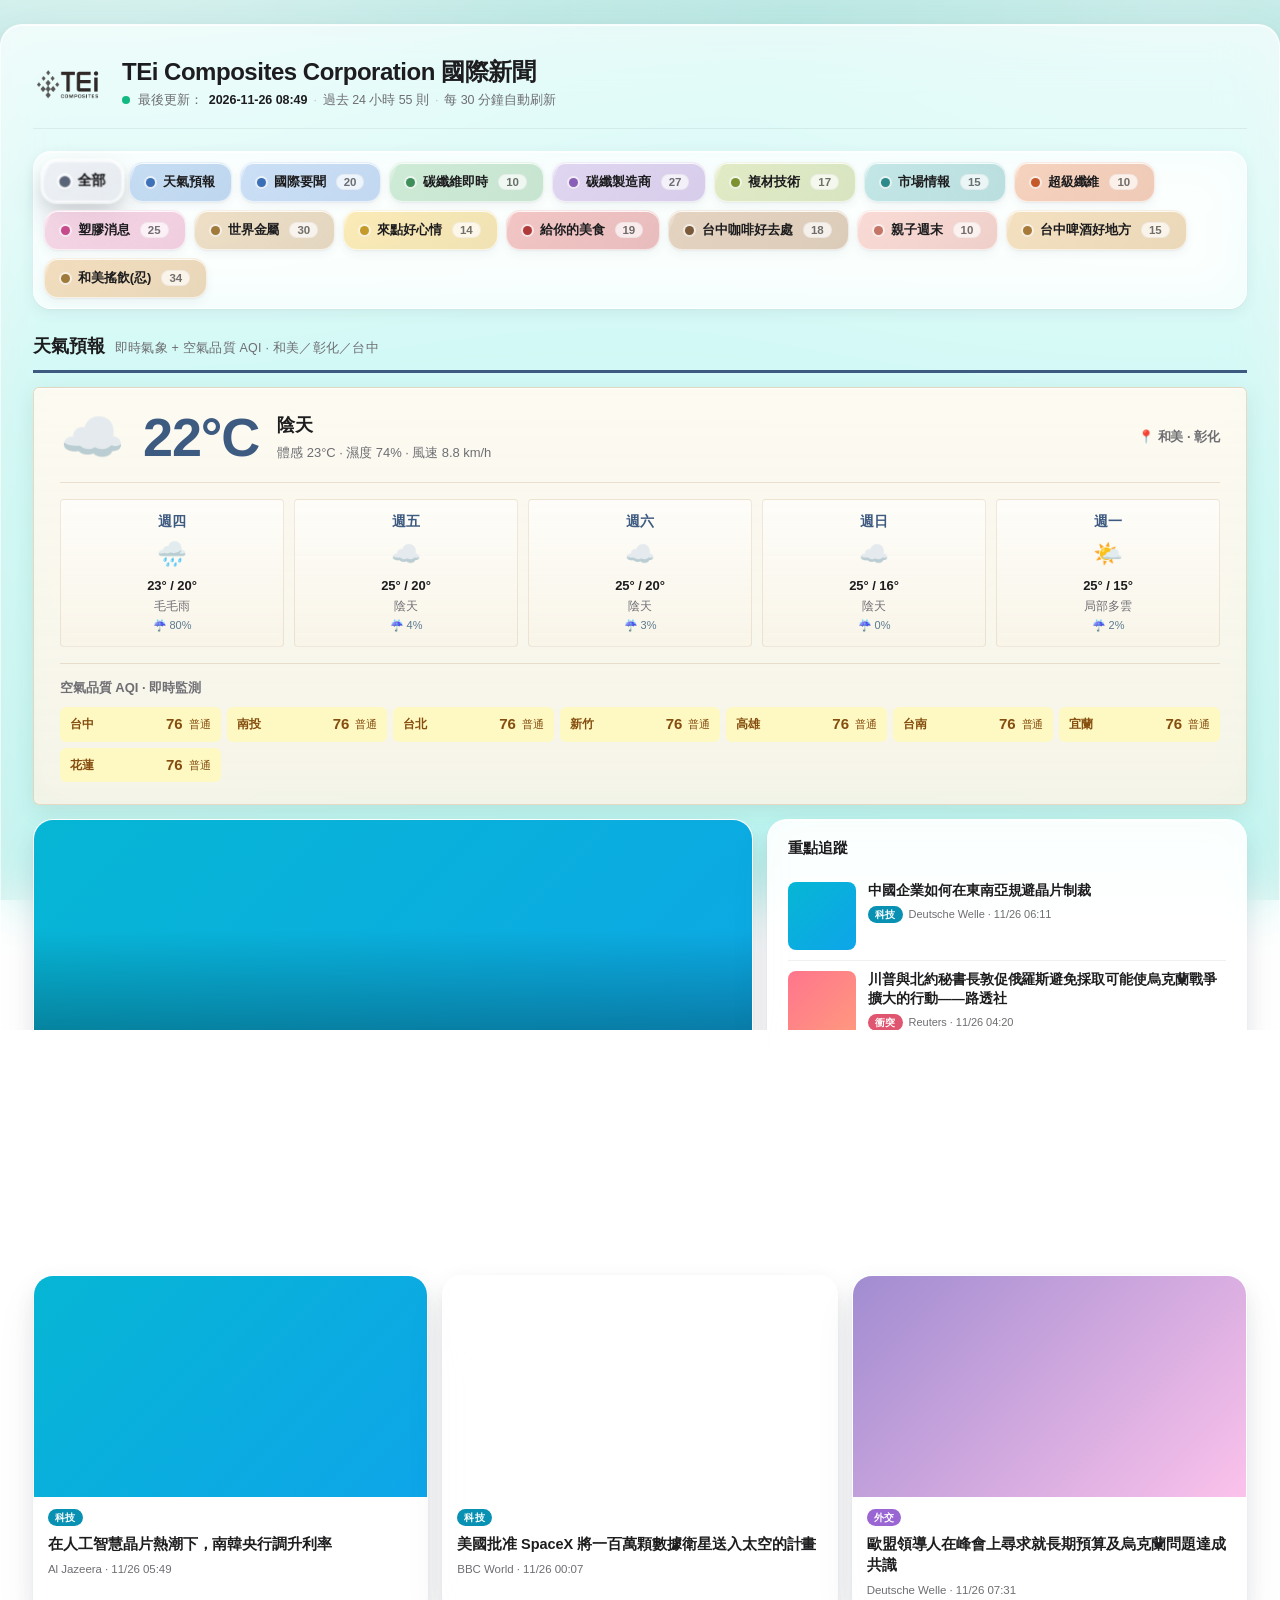
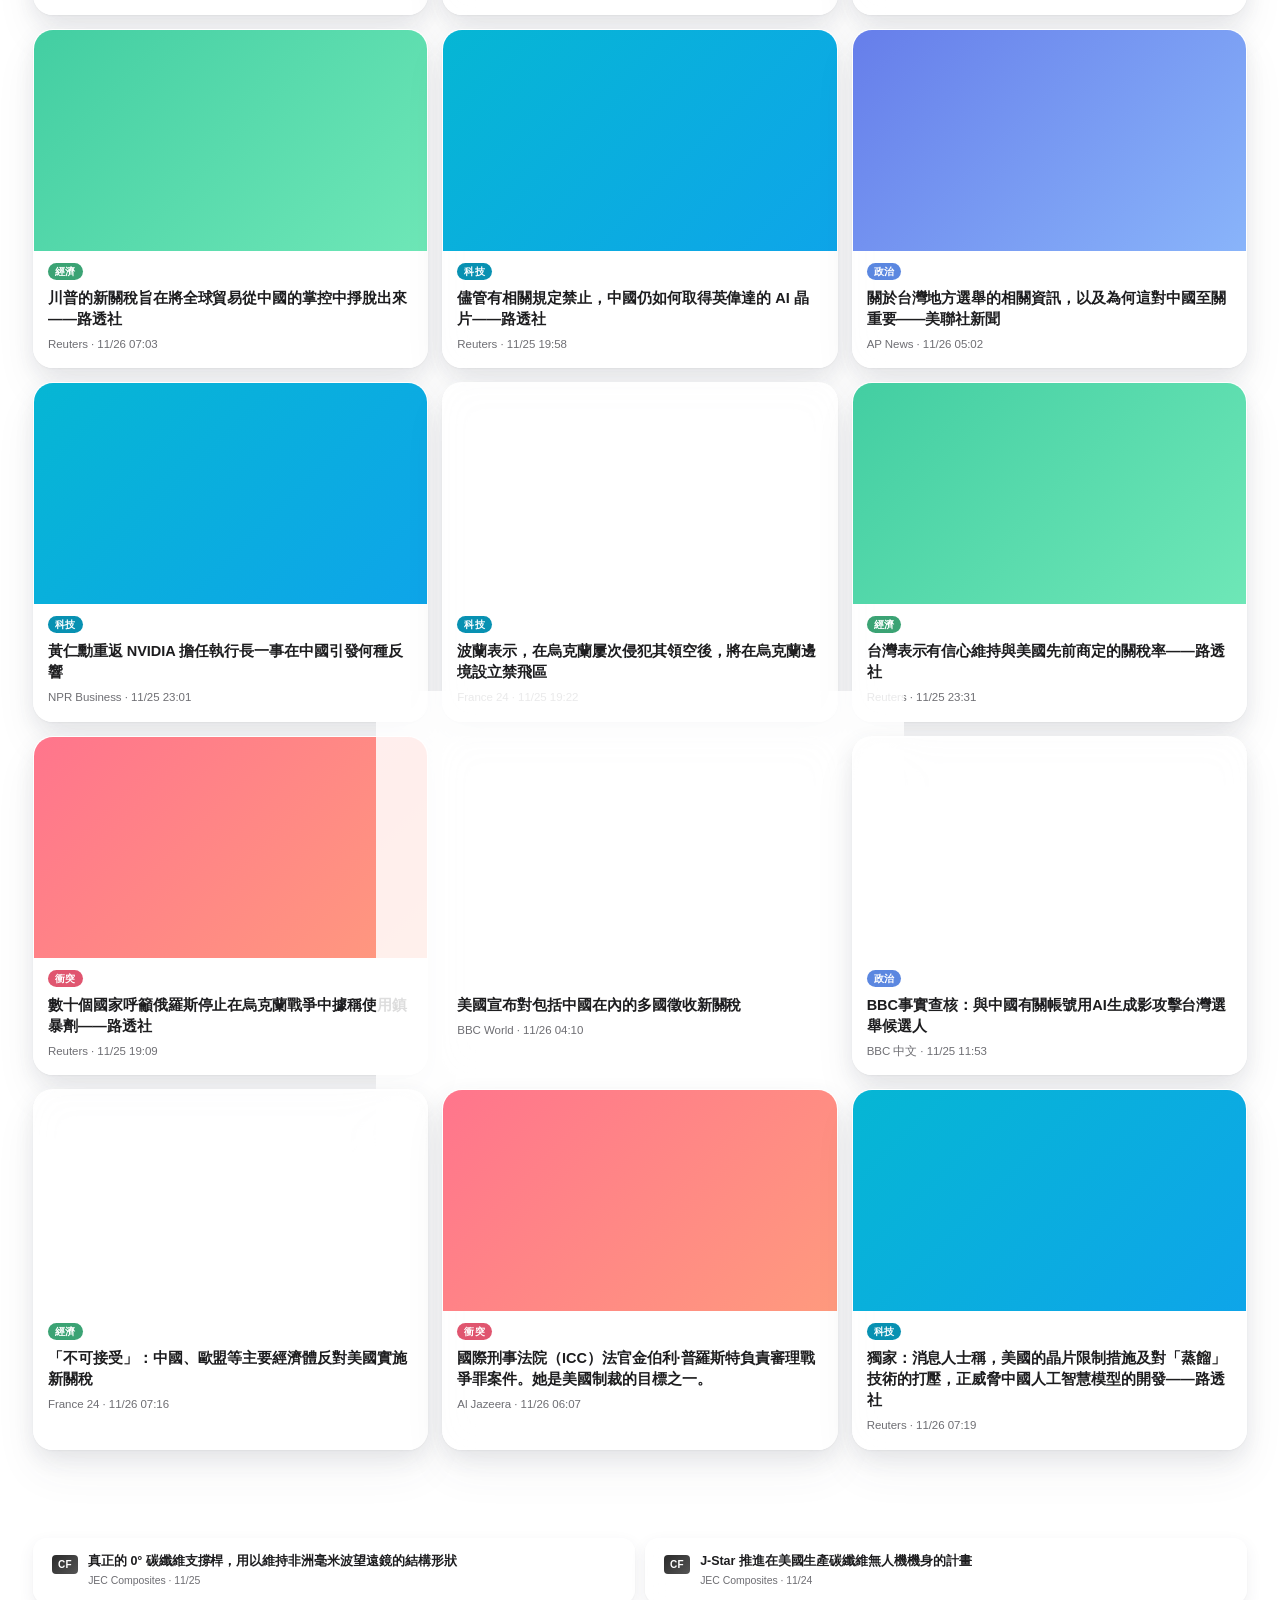
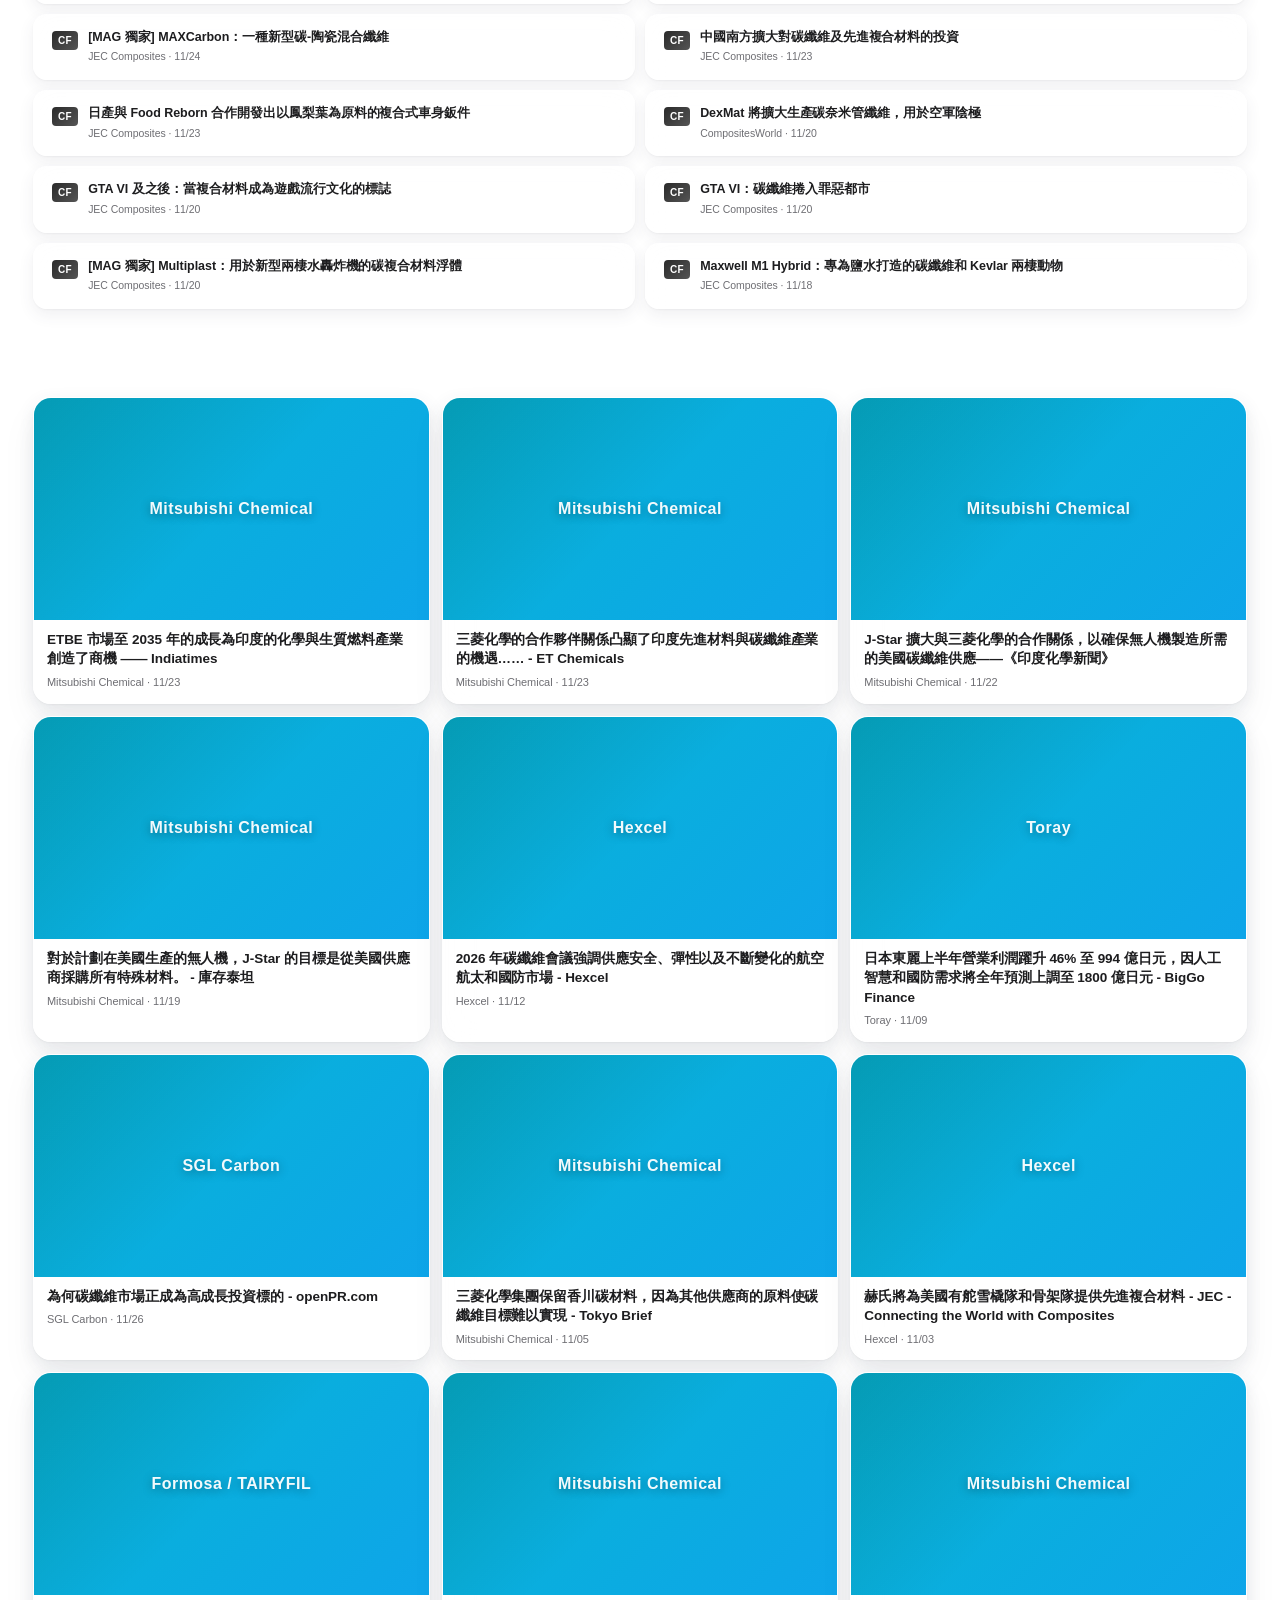
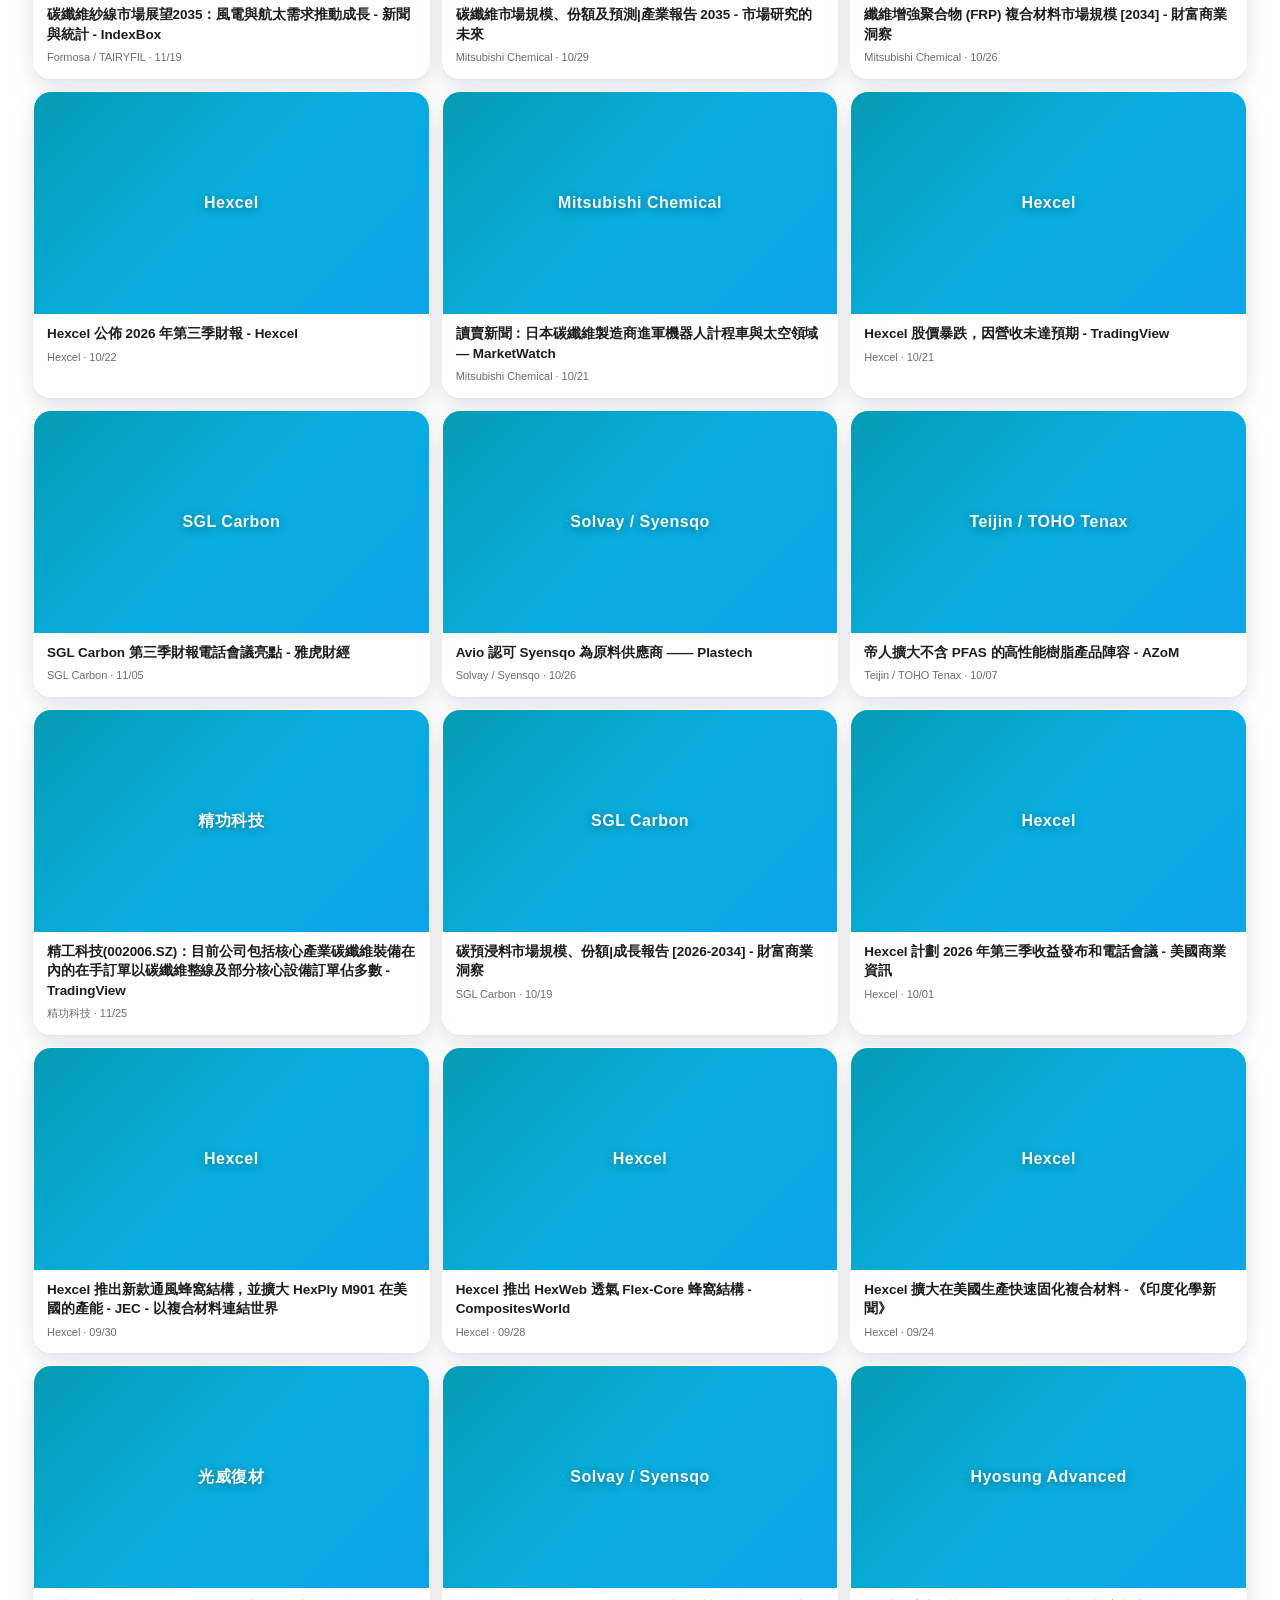
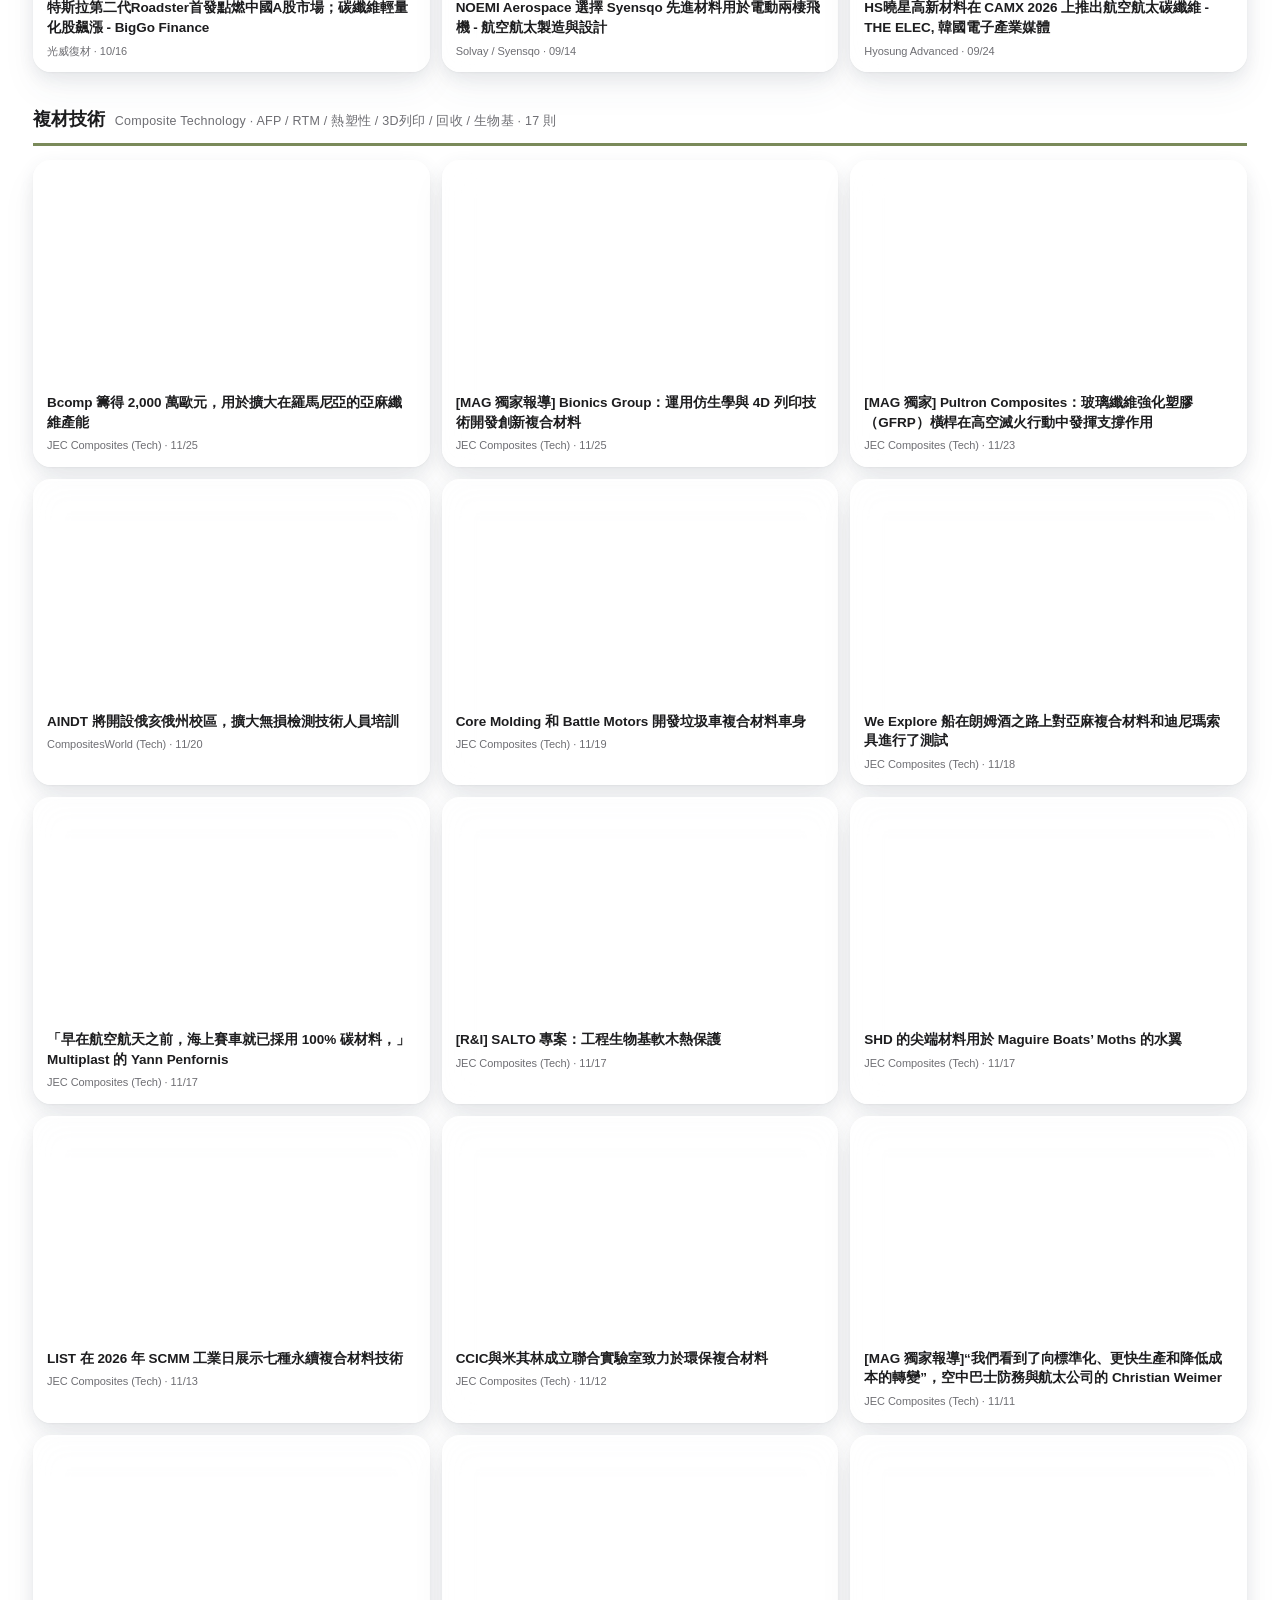
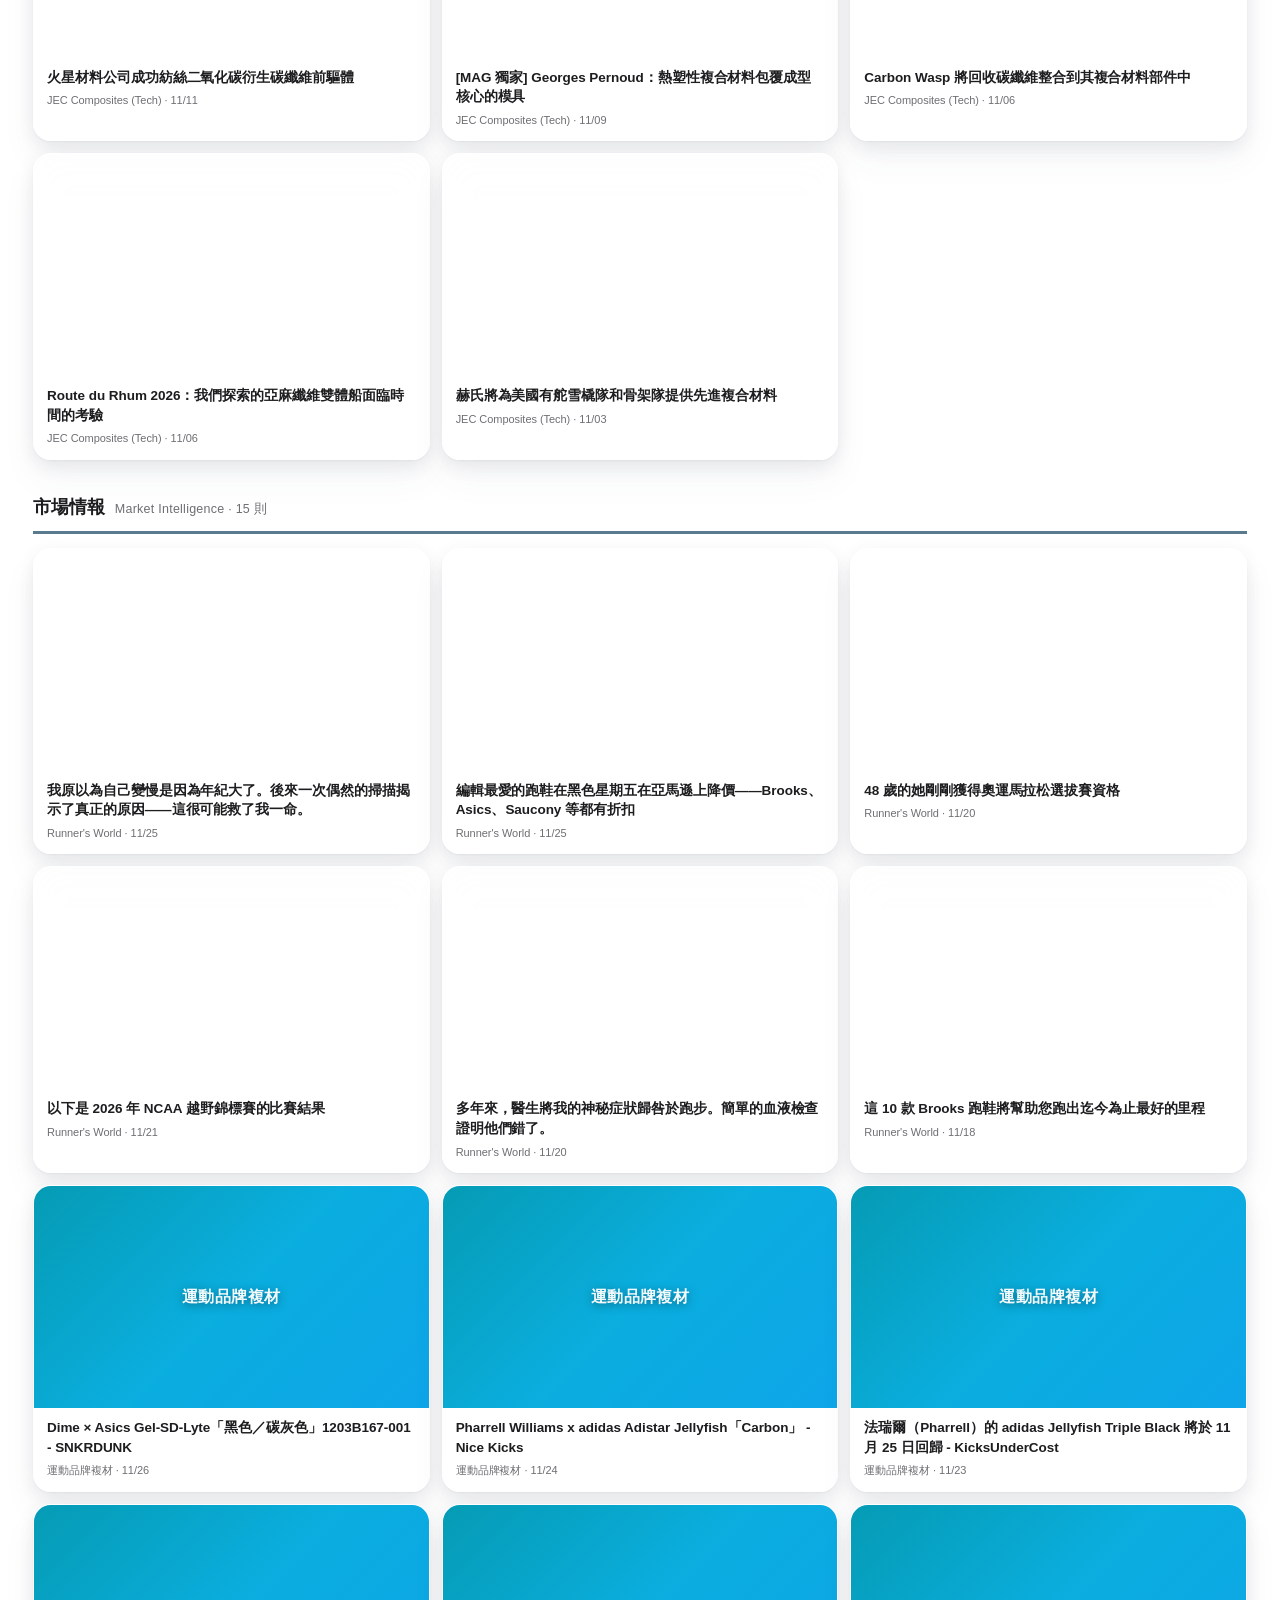
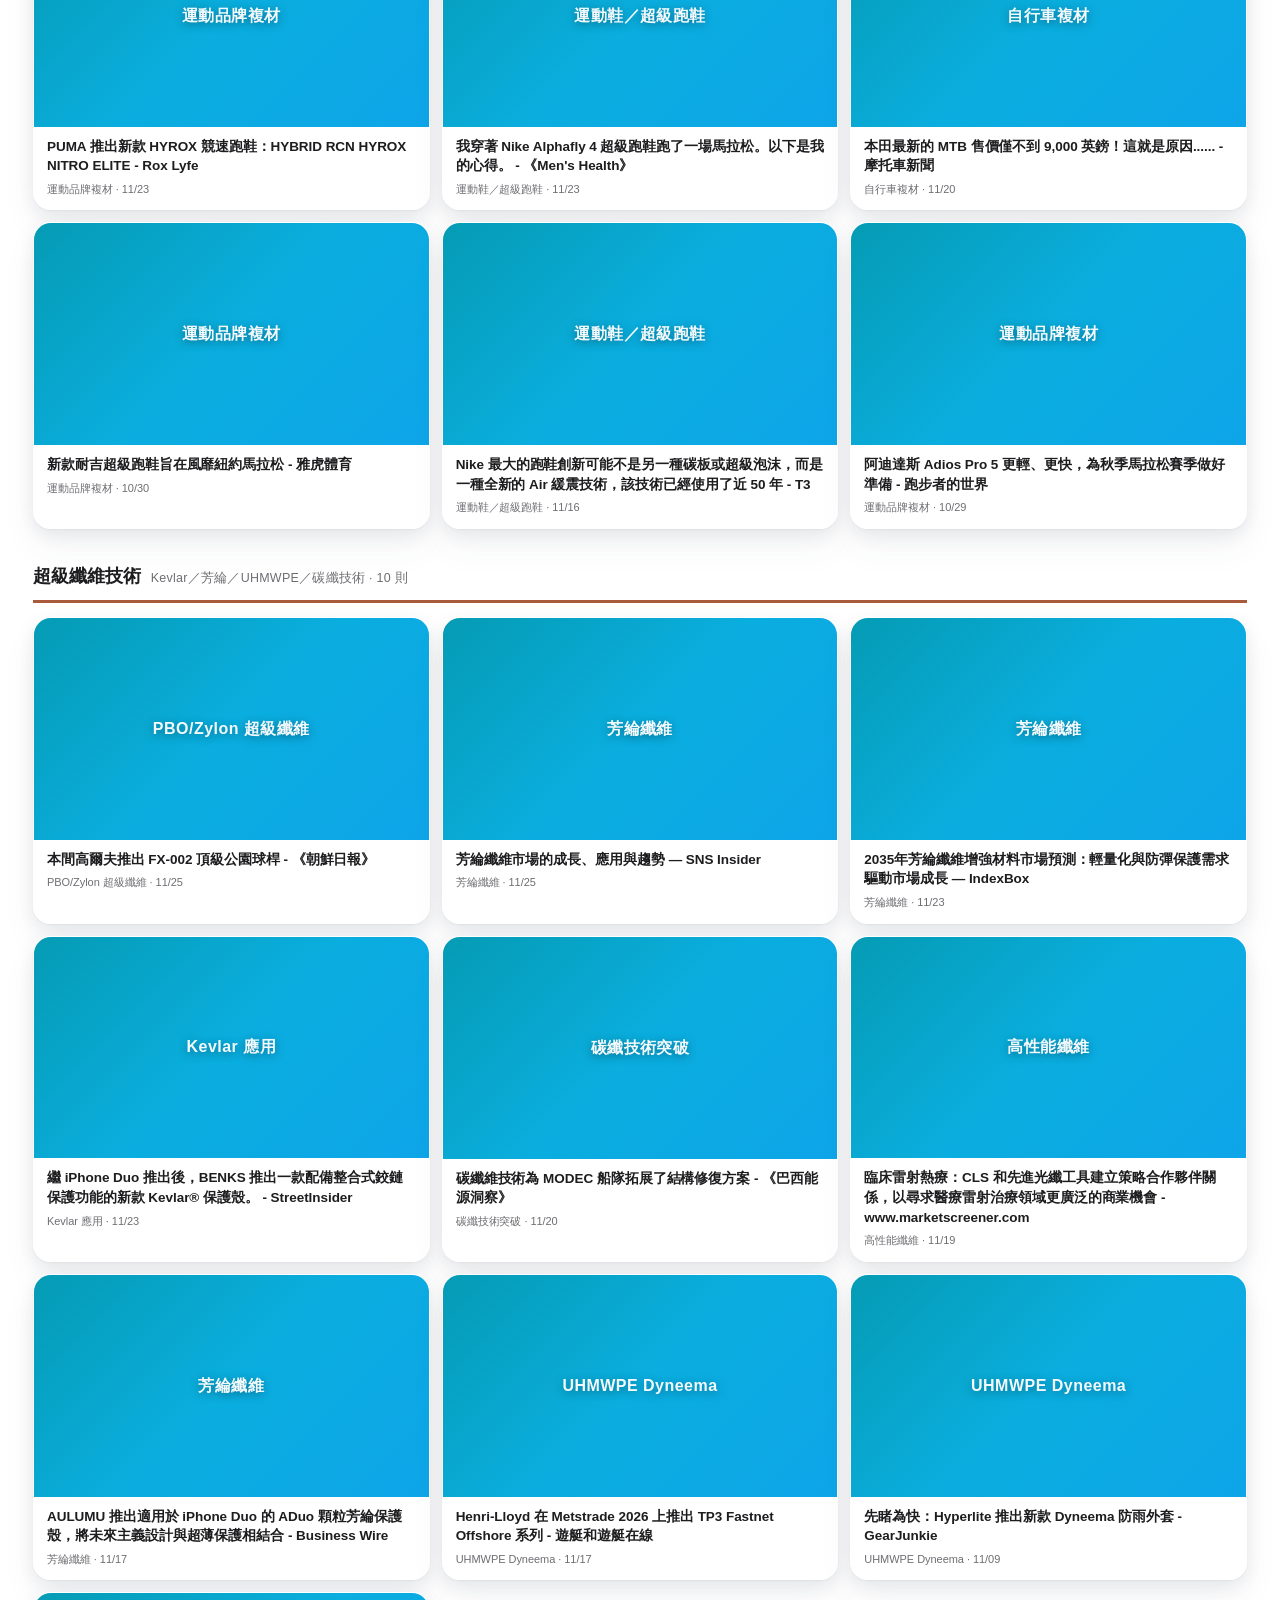
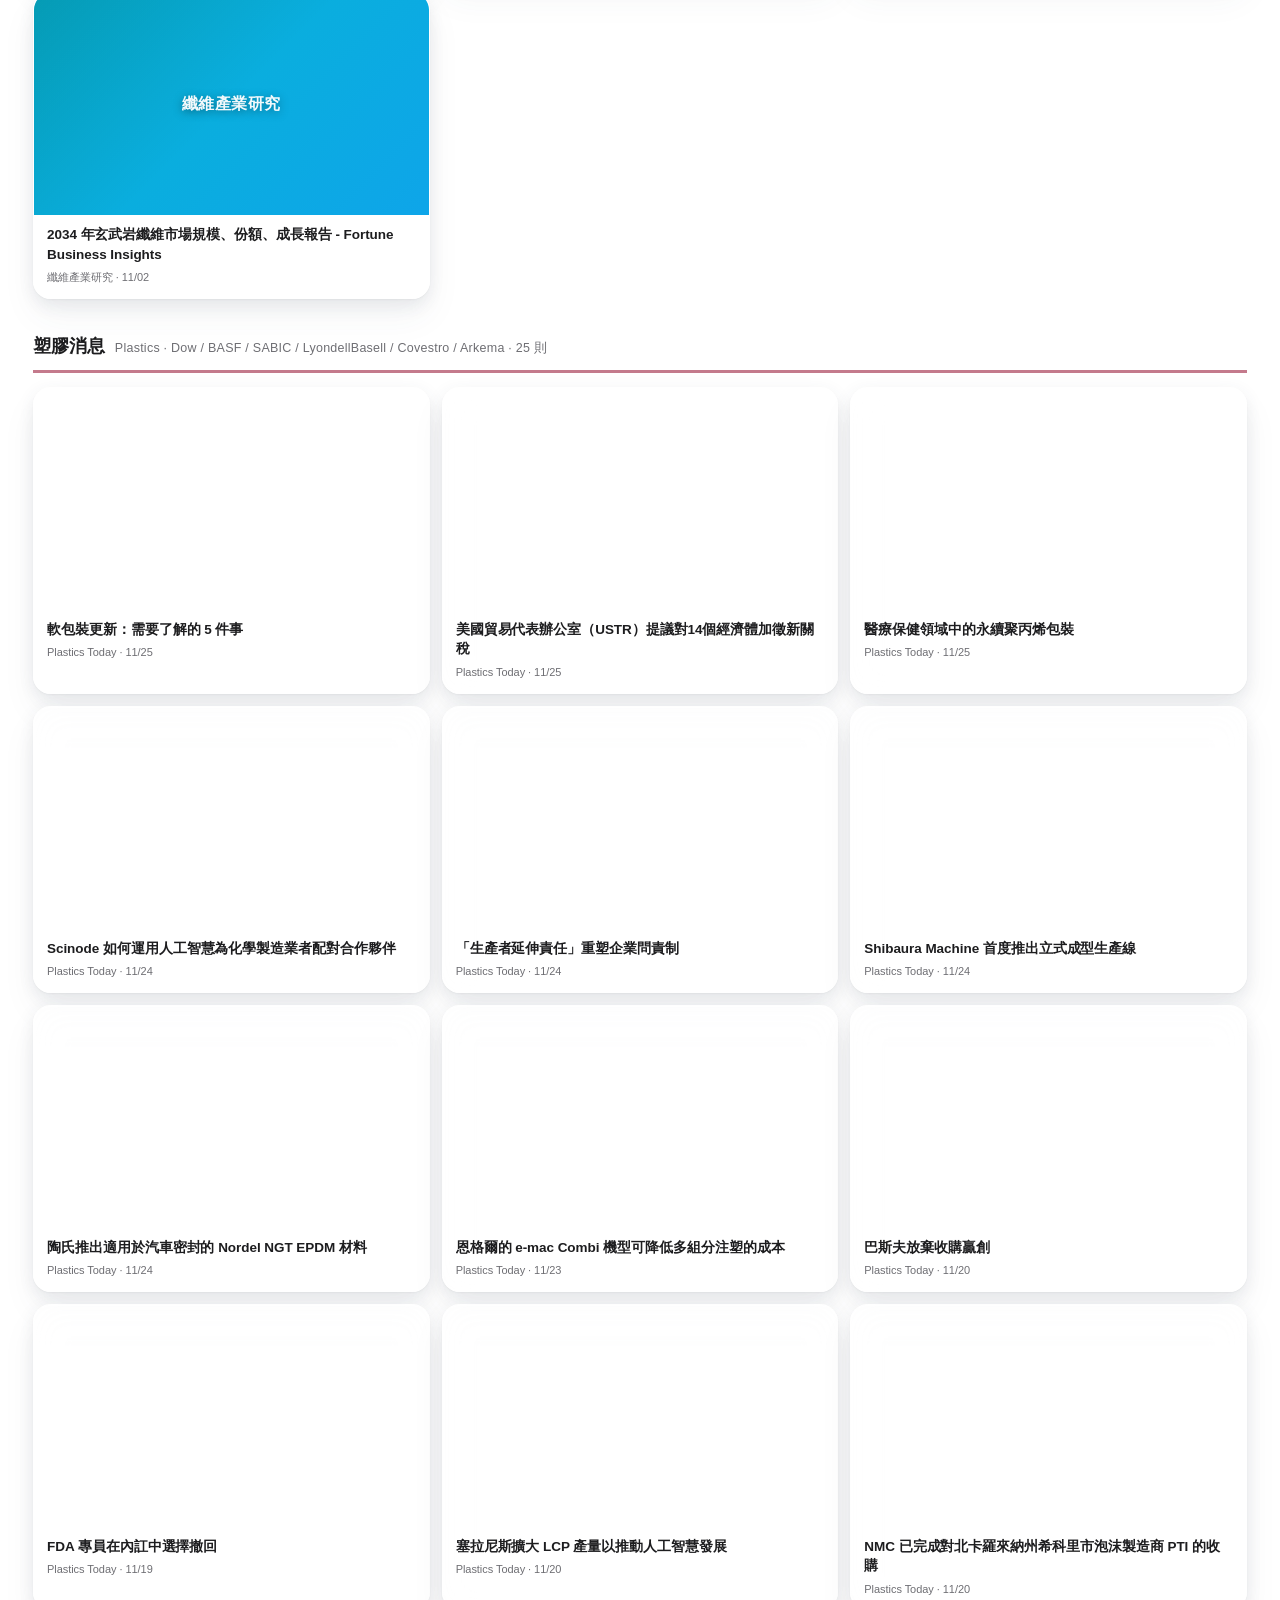
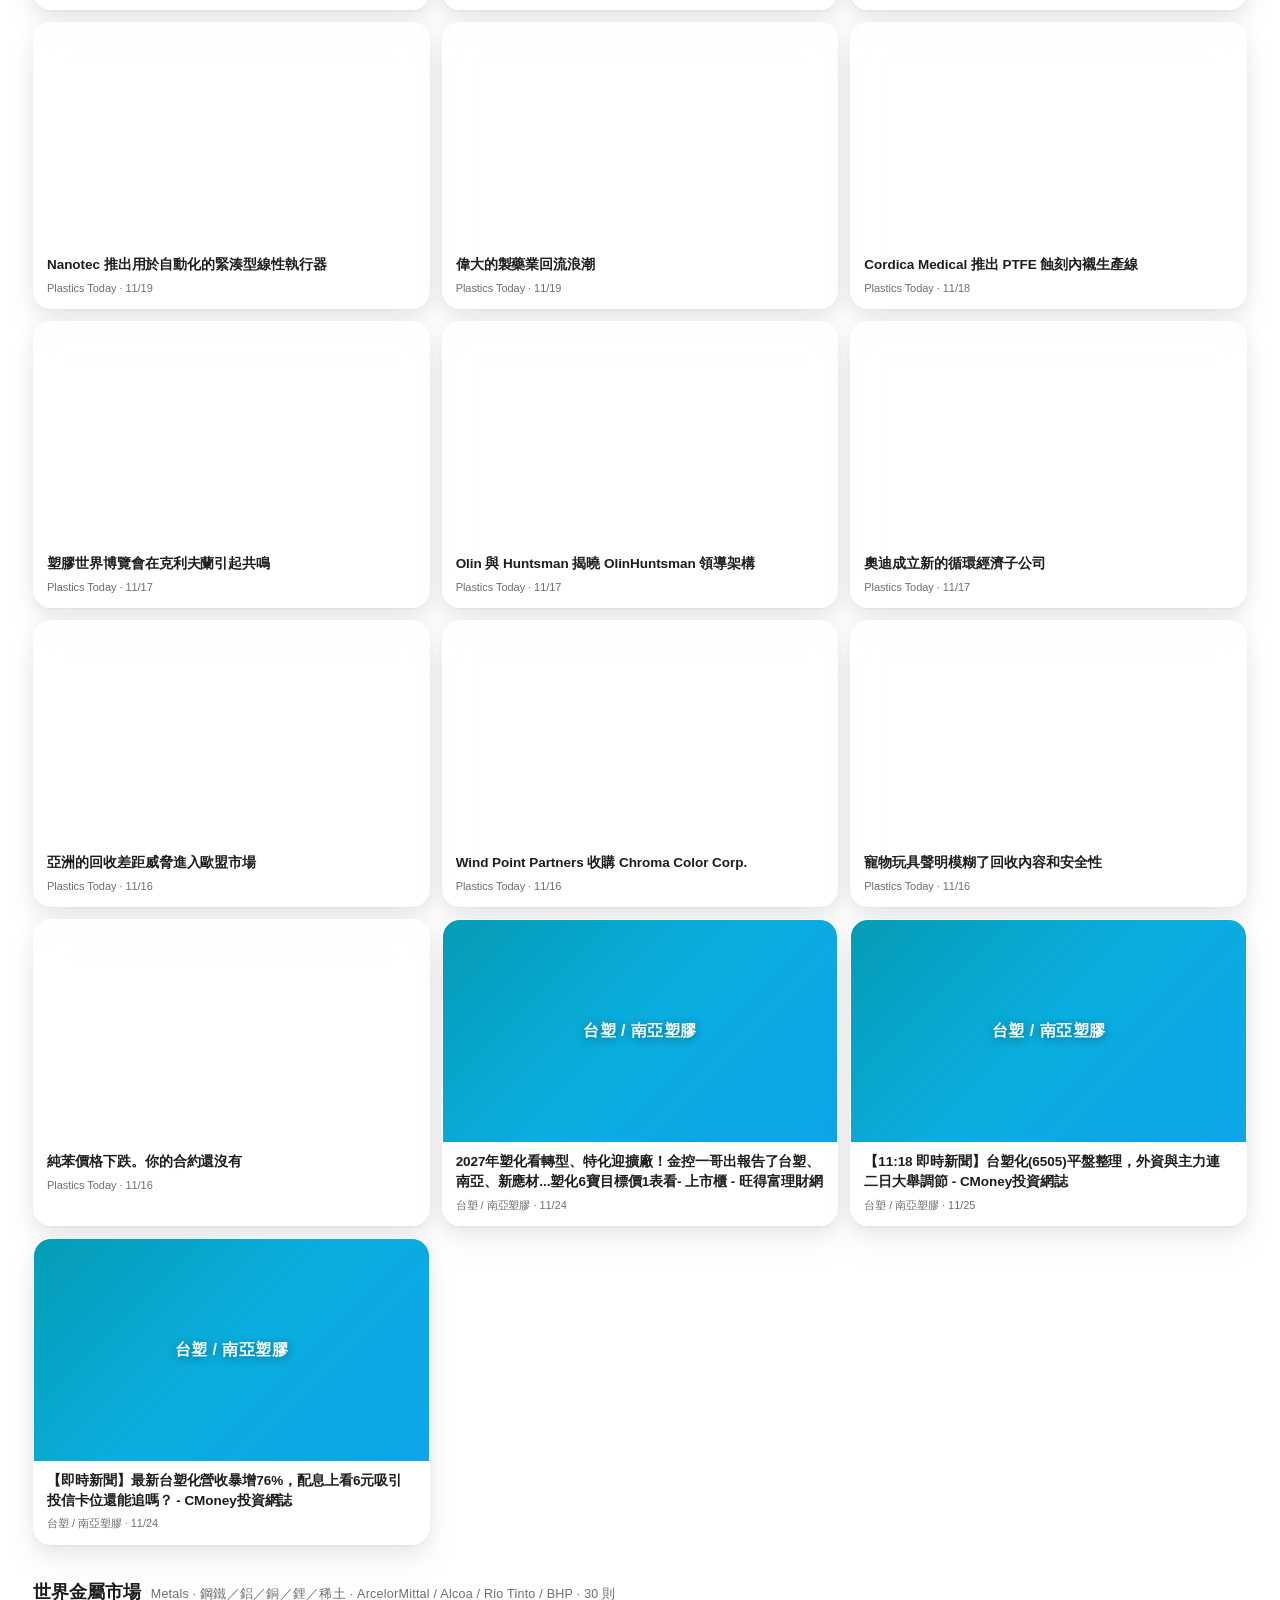
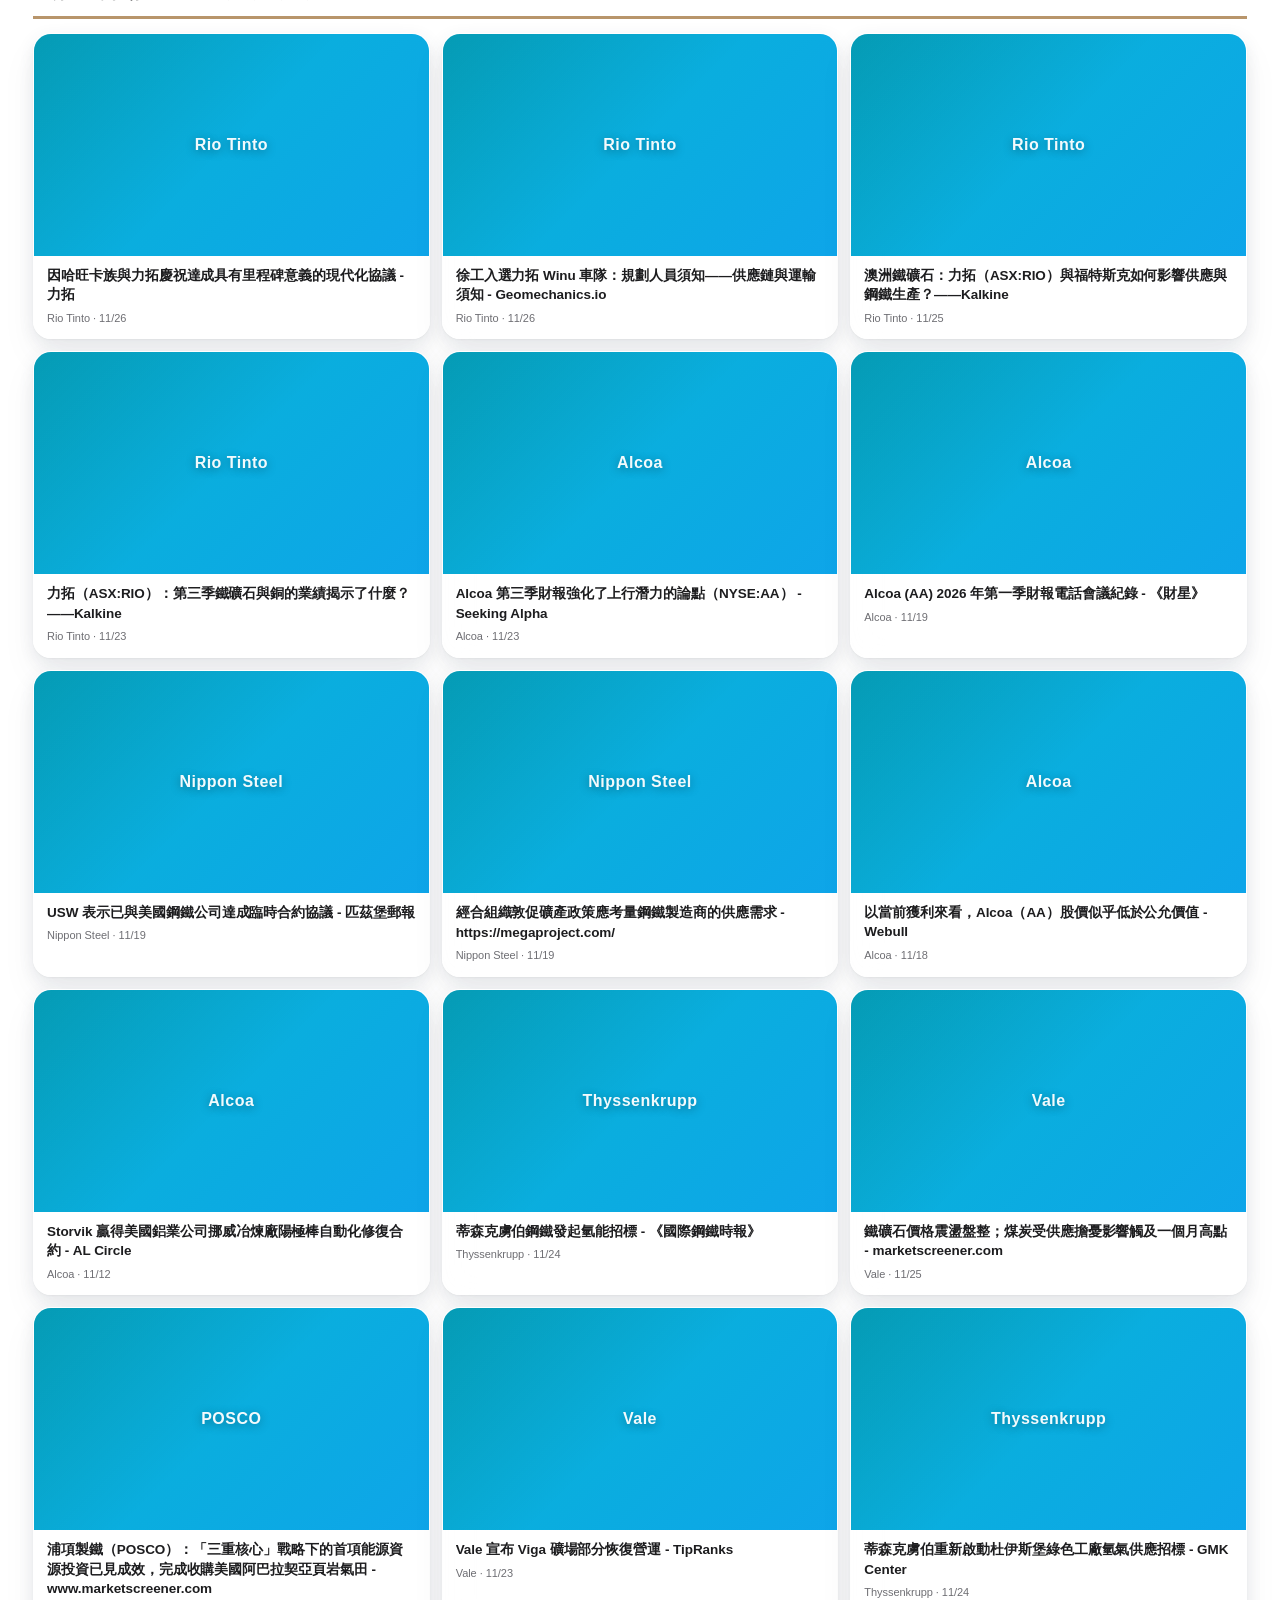
==== commit 716e01eb: "auto-update 2026-11-26 08:49 UTC" ====
--- a/index.html
+++ b/index.html
@@ -9,7 +9,7 @@
 <meta name="apple-mobile-web-app-capable" content="yes">
 <meta name="apple-mobile-web-app-status-bar-style" content="default">
 <meta name="format-detection" content="telephone=no">
-<title>TEi Composites · 國際新聞 · 2026-11-26 00:24</title>
+<title>TEi Composites · 國際新聞 · 2026-11-26 08:49</title>
 <style>
  * { box-sizing: border-box; }
  html, body { overscroll-behavior-y:none; }
@@ -504,7 +504,7 @@
       <h1>TEi Composites Corporation 國際新聞</h1>
       <div class="sub">
         <span class="live-dot" title="每 30 分鐘自動更新"></span>
-        最後更新：<strong>2026-11-26 00:24</strong>
+        最後更新：<strong>2026-11-26 08:49</strong>
         <span class="sub-sep">·</span> 過去 24 小時 55 則
         <span class="sub-sep">·</span> 每 30 分鐘自動刷新
       </div>
@@ -516,16 +516,16 @@
     <button type="button" class="tab" data-tab="weather">天氣預報</button>
     <button type="button" class="tab" data-tab="main">國際要聞 <em>20</em></button>
     <button type="button" class="tab" data-tab="carbon">碳纖維即時 <em>10</em></button>
-    <button type="button" class="tab" data-tab="mfg">碳纖製造商 <em>22</em></button>
+    <button type="button" class="tab" data-tab="mfg">碳纖製造商 <em>27</em></button>
     <button type="button" class="tab" data-tab="tech">複材技術 <em>17</em></button>
     <button type="button" class="tab" data-tab="app">市場情報 <em>15</em></button>
     <button type="button" class="tab" data-tab="fiber">超級纖維 <em>10</em></button>
     <button type="button" class="tab" data-tab="plastic">塑膠消息 <em>25</em></button>
     <button type="button" class="tab" data-tab="metal">世界金屬 <em>30</em></button>
-    <button type="button" class="tab" data-tab="fun">來點好心情 <em>18</em></button>
+    <button type="button" class="tab" data-tab="fun">來點好心情 <em>14</em></button>
     <button type="button" class="tab" data-tab="food">給你的美食 <em>19</em></button>
-    <button type="button" class="tab" data-tab="local">台中咖啡好去處 <em>17</em></button>
-    <button type="button" class="tab" data-tab="kid">親子週末 <em>7</em></button>
+    <button type="button" class="tab" data-tab="local">台中咖啡好去處 <em>18</em></button>
+    <button type="button" class="tab" data-tab="kid">親子週末 <em>10</em></button>
     <button type="button" class="tab" data-tab="beer">台中啤酒好地方 <em>15</em></button>
     <button type="button" class="tab" data-tab="ren">和美搖飲(忍) <em>34</em></button>
   </nav>
@@ -534,48 +534,48 @@
   <h2 class="panel-title">天氣預報 <span class="sub">即時氣象 + 空氣品質 AQI · 和美／彰化／台中</span></h2>
   <div class="weather-card">
   <div class="weather-current">
-    <div class="weather-emoji">🌧️</div>
-    <div class="weather-temp">20&deg;C</div>
+    <div class="weather-emoji">☁️</div>
+    <div class="weather-temp">22&deg;C</div>
     <div class="weather-info">
-      <div class="weather-label">陣雨</div>
-      <div class="weather-sub">體感 22&deg;C &middot; 濕度 92% &middot; 風速 6.5 km/h</div>
+      <div class="weather-label">陰天</div>
+      <div class="weather-sub">體感 23&deg;C &middot; 濕度 74% &middot; 風速 8.8 km/h</div>
     </div>
     <div class="weather-loc">&#128205; 和美 · 彰化</div>
   </div>
   <div class="weather-forecast"><div class="weather-day">
   <div class="day-name">週四</div>
   <div class="day-icon">🌧️</div>
-  <div class="day-temp">22&deg; / 19&deg;</div>
-  <div class="day-label">陣雨</div>
-  <div class="day-rain">&#x2614; 75%</div>
+  <div class="day-temp">23&deg; / 20&deg;</div>
+  <div class="day-label">毛毛雨</div>
+  <div class="day-rain">&#x2614; 80%</div>
 </div><div class="weather-day">
   <div class="day-name">週五</div>
   <div class="day-icon">☁️</div>
   <div class="day-temp">25&deg; / 20&deg;</div>
   <div class="day-label">陰天</div>
-  <div class="day-rain">&#x2614; 2%</div>
+  <div class="day-rain">&#x2614; 4%</div>
 </div><div class="weather-day">
   <div class="day-name">週六</div>
   <div class="day-icon">☁️</div>
-  <div class="day-temp">24&deg; / 19&deg;</div>
+  <div class="day-temp">25&deg; / 20&deg;</div>
   <div class="day-label">陰天</div>
-  <div class="day-rain">&#x2614; 0%</div>
+  <div class="day-rain">&#x2614; 3%</div>
 </div><div class="weather-day">
   <div class="day-name">週日</div>
   <div class="day-icon">☁️</div>
-  <div class="day-temp">25&deg; / 15&deg;</div>
+  <div class="day-temp">25&deg; / 16&deg;</div>
   <div class="day-label">陰天</div>
   <div class="day-rain">&#x2614; 0%</div>
 </div><div class="weather-day">
   <div class="day-name">週一</div>
-  <div class="day-icon">☁️</div>
+  <div class="day-icon">🌤️</div>
   <div class="day-temp">25&deg; / 15&deg;</div>
-  <div class="day-label">陰天</div>
-  <div class="day-rain">&#x2614; 0%</div>
+  <div class="day-label">局部多雲</div>
+  <div class="day-rain">&#x2614; 2%</div>
 </div></div>
   <div class="aqi-section">
     <h3>空氣品質 AQI &middot; 即時監測</h3>
-    <div class="aqi-list"><div class="aqi-row aqi-moderate"><span class="site">台中</span><strong>97</strong><span class="status">普通</span></div><div class="aqi-row aqi-moderate"><span class="site">南投</span><strong>97</strong><span class="status">普通</span></div><div class="aqi-row aqi-moderate"><span class="site">台北</span><strong>97</strong><span class="status">普通</span></div><div class="aqi-row aqi-moderate"><span class="site">新竹</span><strong>97</strong><span class="status">普通</span></div><div class="aqi-row aqi-moderate"><span class="site">高雄</span><strong>97</strong><span class="status">普通</span></div><div class="aqi-row aqi-moderate"><span class="site">台南</span><strong>97</strong><span class="status">普通</span></div><div class="aqi-row aqi-moderate"><span class="site">宜蘭</span><strong>97</strong><span class="status">普通</span></div><div class="aqi-row aqi-moderate"><span class="site">花蓮</span><strong>97</strong><span class="status">普通</span></div></div>
+    <div class="aqi-list"><div class="aqi-row aqi-moderate"><span class="site">台中</span><strong>76</strong><span class="status">普通</span></div><div class="aqi-row aqi-moderate"><span class="site">南投</span><strong>76</strong><span class="status">普通</span></div><div class="aqi-row aqi-moderate"><span class="site">台北</span><strong>76</strong><span class="status">普通</span></div><div class="aqi-row aqi-moderate"><span class="site">新竹</span><strong>76</strong><span class="status">普通</span></div><div class="aqi-row aqi-moderate"><span class="site">高雄</span><strong>76</strong><span class="status">普通</span></div><div class="aqi-row aqi-moderate"><span class="site">台南</span><strong>76</strong><span class="status">普通</span></div><div class="aqi-row aqi-moderate"><span class="site">宜蘭</span><strong>76</strong><span class="status">普通</span></div><div class="aqi-row aqi-moderate"><span class="site">花蓮</span><strong>76</strong><span class="status">普通</span></div></div>
   </div>
 </div>
 </section>
@@ -583,27 +583,78 @@
   <section class="hero-row" data-group="main">
     <details class="card hero">
   <summary>
-    <div class="hero-img" style="background:linear-gradient(135deg,#43cea2 0%,#6ee7b7 100%);background-image:url('https://ichef.bbci.co.uk/ace/standard/240/cpsprodpb/b4ee/live/fcd47260-e8fc-11f1-99b6-a35a62fa4264.jpg');background-size:cover;background-position:center;background-repeat:no-repeat;"></div>
+    <div class="hero-img" style="background:linear-gradient(135deg,#06b6d4 0%,#0ea5e9 100%);"></div>
     <div class="hero-overlay"></div>
     <div class="hero-caption">
       <div class="tags">
-        <span class="tag" style="background:#3ba374">經濟</span>
+        <span class="tag" style="background:#0891b2">科技</span>
       </div>
-      <h2>北韓因制裁爭端驅逐一名瑞士外交官</h2>
-      <div class="meta">BBC World · 11/25 21:51</div>
-    </div>
-  </summary>
-  <div class="detail">
-    <p>瑞士官員表示，雙方將透過北韓駐伯恩大使館及其駐北京大使館維持外交關係。</p>
-    <div class="read-more-group">
-  <a class="read-more" href="https://translate.google.com/translate?sl=auto&amp;tl=zh-TW&amp;u=https%3A%2F%2Fwww.bbc.co.uk%2Fnews%2Farticles%2Fcq0l34e4kkr5o%3Fat_medium%3DRSS%26at_campaign%3Drss" target="_blank" rel="noopener">閱讀完整報導 (繁中) →</a>
-  <a class="read-more-alt" href="https://www.bbc.co.uk/news/articles/cq0l34e4kkr5o?at_medium=RSS&amp;at_campaign=rss" target="_blank" rel="noopener" title="若翻譯版被網站封鎖，可點此看英文原文。在 Chrome／Edge 瀏覽器可右鍵選「翻譯成中文」使用瀏覽器內建翻譯（不經代理、不被擋）">原文</a>
+      <h2>被稱為「俄羅斯版星鏈」的「拉斯維特」（Rassvet），能否改變烏克蘭戰爭的走向？</h2>
+      <div class="meta">Deutsche Welle · 11/26 05:45</div>
+    </div>
+  </summary>
+  <div class="detail">
+    <p>SpaceX 的美國「星鏈」（Starlink）衛星系統在對抗俄軍於烏克蘭的行動中發揮了關鍵作用，但目前俄羅斯正研發其對應系統。這對烏克蘭的未來可能意味著什麼？</p>
+    <div class="read-more-group">
+  <a class="read-more" href="https://translate.google.com/translate?sl=auto&amp;tl=zh-TW&amp;u=https%3A%2F%2Fwww.dw.com%2Fen%2Fcan-rassvet-russia-s-starlink-change-the-course-of-the-war-in-ukraine%2Fa-80052579%3Fmaca%3Den-rss-en-all-1573-rdf" target="_blank" rel="noopener">閱讀完整報導 (繁中) →</a>
+  <a class="read-more-alt" href="https://www.dw.com/en/can-rassvet-russia-s-starlink-change-the-course-of-the-war-in-ukraine/a-80052579?maca=en-rss-en-all-1573-rdf" target="_blank" rel="noopener" title="若翻譯版被網站封鎖，可點此看英文原文。在 Chrome／Edge 瀏覽器可右鍵選「翻譯成中文」使用瀏覽器內建翻譯（不經代理、不被擋）">原文</a>
 </div>
   </div>
 </details>
     <aside class="card list">
   <h3>重點追蹤</h3>
   <details class="list-item">
+  <summary>
+    <div class="list-thumb" style="background:linear-gradient(135deg,#06b6d4 0%,#0ea5e9 100%);"></div>
+    <div class="list-caption">
+      <h4>中國企業如何在東南亞規避晶片制裁</h4>
+      <div class="meta">
+        <span class="tag tiny" style="background:#0891b2">科技</span>
+        Deutsche Welle · 11/26 06:11
+      </div>
+    </div>
+  </summary>
+  <div class="detail">
+    <p>由於美國的限制，中國國內難以取得高科技人工智慧晶片。為此，中國企業常利用海外運算資源，特別是東南亞地區的資源。美國也正試圖阻止這種做法。</p>
+    <div class="read-more-group">
+  <a class="read-more" href="https://translate.google.com/translate?sl=auto&amp;tl=zh-TW&amp;u=https%3A%2F%2Fwww.dw.com%2Fen%2Fhow-chinese-companies-circumvent-chips-sanctions-in-southeast-asia%2Fa-80041002%3Fmaca%3Den-rss-en-all-1573-rdf" target="_blank" rel="noopener">閱讀完整報導 (繁中) →</a>
+  <a class="read-more-alt" href="https://www.dw.com/en/how-chinese-companies-circumvent-chips-sanctions-in-southeast-asia/a-80041002?maca=en-rss-en-all-1573-rdf" target="_blank" rel="noopener" title="若翻譯版被網站封鎖，可點此看英文原文。在 Chrome／Edge 瀏覽器可右鍵選「翻譯成中文」使用瀏覽器內建翻譯（不經代理、不被擋）">原文</a>
+</div>
+  </div>
+</details><details class="list-item">
+  <summary>
+    <div class="list-thumb" style="background:linear-gradient(135deg,#ff758c 0%,#ff9a7e 100%);"></div>
+    <div class="list-caption">
+      <h4>川普與北約秘書長敦促俄羅斯避免採取可能使烏克蘭戰爭擴大的行動——路透社</h4>
+      <div class="meta">
+        <span class="tag tiny" style="background:#e0556f">衝突</span>
+        Reuters · 11/26 04:20
+      </div>
+    </div>
+  </summary>
+  <div class="detail">
+    <p>川普與北約秘書長敦促俄羅斯避免採取可能使烏克蘭戰爭擴大的行動 路透社</p>
+    <a class="read-more" href="https://news.google.com/rss/articles/[base64]?oc=5" target="_blank" rel="noopener" title="在 Chrome／Edge 可右鍵選『翻譯成中文』">閱讀完整報導 →</a>
+  </div>
+</details><details class="list-item">
+  <summary>
+    <div class="list-thumb" style="background:linear-gradient(135deg,#43cea2 0%,#6ee7b7 100%);background-image:url('https://ichef.bbci.co.uk/ace/standard/240/cpsprodpb/b4ee/live/fcd47260-e8fc-11f1-99b6-a35a62fa4264.jpg');background-size:cover;background-position:center;background-repeat:no-repeat;"></div>
+    <div class="list-caption">
+      <h4>北韓因制裁爭端驅逐一名瑞士外交官</h4>
+      <div class="meta">
+        <span class="tag tiny" style="background:#3ba374">經濟</span>
+        BBC World · 11/25 21:51
+      </div>
+    </div>
+  </summary>
+  <div class="detail">
+    <p>瑞士官員表示，雙方將透過北韓駐伯恩大使館及其駐北京大使館維持外交關係。</p>
+    <div class="read-more-group">
+  <a class="read-more" href="https://translate.google.com/translate?sl=auto&amp;tl=zh-TW&amp;u=https%3A%2F%2Fwww.bbc.co.uk%2Fnews%2Farticles%2Fcq0l34e4kkr5o%3Fat_medium%3DRSS%26at_campaign%3Drss" target="_blank" rel="noopener">閱讀完整報導 (繁中) →</a>
+  <a class="read-more-alt" href="https://www.bbc.co.uk/news/articles/cq0l34e4kkr5o?at_medium=RSS&amp;at_campaign=rss" target="_blank" rel="noopener" title="若翻譯版被網站封鎖，可點此看英文原文。在 Chrome／Edge 瀏覽器可右鍵選「翻譯成中文」使用瀏覽器內建翻譯（不經代理、不被擋）">原文</a>
+</div>
+  </div>
+</details><details class="list-item">
   <summary>
     <div class="list-thumb" style="background:linear-gradient(135deg,#06b6d4 0%,#0ea5e9 100%);background-image:url('https://ichef.bbci.co.uk/ace/standard/240/cpsprodpb/263d/live/670b2250-e8df-11f1-a3b9-79c60ec9ab33.jpg');background-size:cover;background-position:center;background-repeat:no-repeat;"></div>
     <div class="list-caption">
@@ -621,63 +672,111 @@
   <a class="read-more-alt" href="https://www.bbc.co.uk/news/articles/ck9q8xp5r5pgo?at_medium=RSS&amp;at_campaign=rss" target="_blank" rel="noopener" title="若翻譯版被網站封鎖，可點此看英文原文。在 Chrome／Edge 瀏覽器可右鍵選「翻譯成中文」使用瀏覽器內建翻譯（不經代理、不被擋）">原文</a>
 </div>
   </div>
-</details><details class="list-item">
-  <summary>
-    <div class="list-thumb" style="background:linear-gradient(135deg,#06b6d4 0%,#0ea5e9 100%);background-image:url('https://ichef.bbci.co.uk/ace/standard/240/cpsprodpb/fd78/live/4cbffd10-e91d-11f1-9108-c5b270b0703d.jpg');background-size:cover;background-position:center;background-repeat:no-repeat;"></div>
-    <div class="list-caption">
-      <h4>美國批准 SpaceX 將一百萬顆數據衛星送入太空的計畫</h4>
-      <div class="meta">
-        <span class="tag tiny" style="background:#0891b2">科技</span>
-        BBC Business · 11/26 00:07
-      </div>
-    </div>
-  </summary>
-  <div class="detail">
-    <p>Starmind 星群計畫旨在成為滿足日益增長的人工智慧運算需求時，最具成本效益且最節能的解決方案。</p>
-    <div class="read-more-group">
-  <a class="read-more" href="https://translate.google.com/translate?sl=auto&amp;tl=zh-TW&amp;u=https%3A%2F%2Fwww.bbc.co.uk%2Fnews%2Farticles%2Fcwp836l8n1jgo%3Fat_medium%3DRSS%26at_campaign%3Drss" target="_blank" rel="noopener">閱讀完整報導 (繁中) →</a>
-  <a class="read-more-alt" href="https://www.bbc.co.uk/news/articles/cwp836l8n1jgo?at_medium=RSS&amp;at_campaign=rss" target="_blank" rel="noopener" title="若翻譯版被網站封鎖，可點此看英文原文。在 Chrome／Edge 瀏覽器可右鍵選「翻譯成中文」使用瀏覽器內建翻譯（不經代理、不被擋）">原文</a>
-</div>
-  </div>
-</details><details class="list-item">
-  <summary>
-    <div class="list-thumb" style="background:linear-gradient(135deg,#06b6d4 0%,#0ea5e9 100%);"></div>
-    <div class="list-caption">
-      <h4>儘管有相關規定禁止，中國仍如何取得英偉達的 AI 晶片——路透社</h4>
-      <div class="meta">
-        <span class="tag tiny" style="background:#0891b2">科技</span>
-        Reuters · 11/25 19:58
-      </div>
-    </div>
-  </summary>
-  <div class="detail">
-    <p>儘管有相關規定禁止，中國是如何取得英偉達人工智慧晶片的？——路透社</p>
-    <a class="read-more" href="https://news.google.com/rss/articles/[base64]?oc=5" target="_blank" rel="noopener" title="在 Chrome／Edge 可右鍵選『翻譯成中文』">閱讀完整報導 →</a>
-  </div>
-</details><details class="list-item">
-  <summary>
-    <div class="list-thumb" style="background:linear-gradient(135deg,#ff758c 0%,#ff9a7e 100%);background-image:url('https://ichef.bbci.co.uk/ace/standard/240/cpsprodpb/1e4e/live/dce0d700-e8c5-11f1-99b6-a35a62fa4264.jpg');background-size:cover;background-position:center;background-repeat:no-repeat;"></div>
-    <div class="list-caption">
-      <h4>俄羅斯官方數據顯示，該國在烏克蘭戰爭中已損失近50萬人</h4>
-      <div class="meta">
-        <span class="tag tiny" style="background:#e0556f">衝突</span>
-        BBC World · 11/25 12:21
-      </div>
-    </div>
-  </summary>
-  <div class="detail">
-    <p>外洩的數據揭示，對烏克蘭的大規模入侵如何從根本上改變了俄羅斯的死亡率模式。</p>
-    <div class="read-more-group">
-  <a class="read-more" href="https://translate.google.com/translate?sl=auto&amp;tl=zh-TW&amp;u=https%3A%2F%2Fwww.bbc.co.uk%2Fnews%2Farticles%2Fcmx27g533zwyo%3Fat_medium%3DRSS%26at_campaign%3Drss" target="_blank" rel="noopener">閱讀完整報導 (繁中) →</a>
-  <a class="read-more-alt" href="https://www.bbc.co.uk/news/articles/cmx27g533zwyo?at_medium=RSS&amp;at_campaign=rss" target="_blank" rel="noopener" title="若翻譯版被網站封鎖，可點此看英文原文。在 Chrome／Edge 瀏覽器可右鍵選「翻譯成中文」使用瀏覽器內建翻譯（不經代理、不被擋）">原文</a>
-</div>
-  </div>
 </details>
 </aside>
   </section>
 
   <section class="grid" data-group="main">
     <details class="card tile">
+  <summary>
+    <div class="tile-img" style="background:linear-gradient(135deg,#06b6d4 0%,#0ea5e9 100%);"></div>
+    <div class="tile-body">
+      <div class="tags">
+        <span class="tag tiny" style="background:#0891b2">科技</span>
+      </div>
+      <h3>在人工智慧晶片熱潮下，南韓央行調升利率</h3>
+      <div class="meta">Al Jazeera · 11/26 05:49</div>
+    </div>
+  </summary>
+  <div class="detail">
+    <p>在半導體出口蓬勃發展之際，韓國銀行將基準利率調升0.25個百分點。</p>
+    <div class="read-more-group">
+  <a class="read-more" href="https://translate.google.com/translate?sl=auto&amp;tl=zh-TW&amp;u=https%3A%2F%2Fwww.aljazeera.com%2Feconomy%2F2026%2F11%2F26%2Fsouth-koreas-central-bank-hikes-interest-rates-raises-gdp-growth-forecast%3Ftraffic_source%3Drss" target="_blank" rel="noopener">閱讀完整報導 (繁中) →</a>
+  <a class="read-more-alt" href="https://www.aljazeera.com/economy/2026/11/26/south-koreas-central-bank-hikes-interest-rates-raises-gdp-growth-forecast?traffic_source=rss" target="_blank" rel="noopener" title="若翻譯版被網站封鎖，可點此看英文原文。在 Chrome／Edge 瀏覽器可右鍵選「翻譯成中文」使用瀏覽器內建翻譯（不經代理、不被擋）">原文</a>
+</div>
+  </div>
+</details><details class="card tile">
+  <summary>
+    <div class="tile-img" style="background:linear-gradient(135deg,#06b6d4 0%,#0ea5e9 100%);background-image:url('https://ichef.bbci.co.uk/ace/standard/240/cpsprodpb/5383/live/4c315c90-e968-11f1-a094-5fdc692f3e33.jpg');background-size:cover;background-position:center;background-repeat:no-repeat;"></div>
+    <div class="tile-body">
+      <div class="tags">
+        <span class="tag tiny" style="background:#0891b2">科技</span>
+      </div>
+      <h3>美國批准 SpaceX 將一百萬顆數據衛星送入太空的計畫</h3>
+      <div class="meta">BBC World · 11/26 00:07</div>
+    </div>
+  </summary>
+  <div class="detail">
+    <p>Starmind 星群計畫旨在成為滿足日益增長的人工智慧運算需求時，最具成本效益且最節能的解決方案。</p>
+    <div class="read-more-group">
+  <a class="read-more" href="https://translate.google.com/translate?sl=auto&amp;tl=zh-TW&amp;u=https%3A%2F%2Fwww.bbc.co.uk%2Fnews%2Farticles%2Fcwp836l8n1jgo%3Fat_medium%3DRSS%26at_campaign%3Drss" target="_blank" rel="noopener">閱讀完整報導 (繁中) →</a>
+  <a class="read-more-alt" href="https://www.bbc.co.uk/news/articles/cwp836l8n1jgo?at_medium=RSS&amp;at_campaign=rss" target="_blank" rel="noopener" title="若翻譯版被網站封鎖，可點此看英文原文。在 Chrome／Edge 瀏覽器可右鍵選「翻譯成中文」使用瀏覽器內建翻譯（不經代理、不被擋）">原文</a>
+</div>
+  </div>
+</details><details class="card tile">
+  <summary>
+    <div class="tile-img" style="background:linear-gradient(135deg,#a18cd1 0%,#fbc2eb 100%);"></div>
+    <div class="tile-body">
+      <div class="tags">
+        <span class="tag tiny" style="background:#9966d4">外交</span>
+      </div>
+      <h3>歐盟領導人在峰會上尋求就長期預算及烏克蘭問題達成共識</h3>
+      <div class="meta">Deutsche Welle · 11/26 07:31</div>
+    </div>
+  </summary>
+  <div class="detail">
+    <p>預計歐盟27個成員國的領導人將就2028年至2034年的歐盟預算進行深入磋商。烏克蘭問題及歐洲中央銀行領導層人事安排也將列入討論議程。德國之聲（DW）將帶來更多相關報導。</p>
+    <div class="read-more-group">
+  <a class="read-more" href="https://translate.google.com/translate?sl=auto&amp;tl=zh-TW&amp;u=https%3A%2F%2Fwww.dw.com%2Fen%2Feu-leaders-seek-agreement-on-long-term-budget-and-ukraine-at-summit%2Flive-80056415%3Fmaca%3Den-rss-en-all-1573-rdf" target="_blank" rel="noopener">閱讀完整報導 (繁中) →</a>
+  <a class="read-more-alt" href="https://www.dw.com/en/eu-leaders-seek-agreement-on-long-term-budget-and-ukraine-at-summit/live-80056415?maca=en-rss-en-all-1573-rdf" target="_blank" rel="noopener" title="若翻譯版被網站封鎖，可點此看英文原文。在 Chrome／Edge 瀏覽器可右鍵選「翻譯成中文」使用瀏覽器內建翻譯（不經代理、不被擋）">原文</a>
+</div>
+  </div>
+</details><details class="card tile">
+  <summary>
+    <div class="tile-img" style="background:linear-gradient(135deg,#43cea2 0%,#6ee7b7 100%);"></div>
+    <div class="tile-body">
+      <div class="tags">
+        <span class="tag tiny" style="background:#3ba374">經濟</span>
+      </div>
+      <h3>川普的新關稅旨在將全球貿易從中國的掌控中掙脫出來——路透社</h3>
+      <div class="meta">Reuters · 11/26 07:03</div>
+    </div>
+  </summary>
+  <div class="detail">
+    <p>川普的新關稅旨在將全球貿易從中國的掌控中掙脫出來 路透社</p>
+    <a class="read-more" href="https://news.google.com/rss/articles/[base64]?oc=5" target="_blank" rel="noopener" title="在 Chrome／Edge 可右鍵選『翻譯成中文』">閱讀完整報導 →</a>
+  </div>
+</details><details class="card tile">
+  <summary>
+    <div class="tile-img" style="background:linear-gradient(135deg,#06b6d4 0%,#0ea5e9 100%);"></div>
+    <div class="tile-body">
+      <div class="tags">
+        <span class="tag tiny" style="background:#0891b2">科技</span>
+      </div>
+      <h3>儘管有相關規定禁止，中國仍如何取得英偉達的 AI 晶片——路透社</h3>
+      <div class="meta">Reuters · 11/25 19:58</div>
+    </div>
+  </summary>
+  <div class="detail">
+    <p>儘管有相關規定禁止，中國是如何取得英偉達人工智慧晶片的？——路透社</p>
+    <a class="read-more" href="https://news.google.com/rss/articles/[base64]?oc=5" target="_blank" rel="noopener" title="在 Chrome／Edge 可右鍵選『翻譯成中文』">閱讀完整報導 →</a>
+  </div>
+</details><details class="card tile">
+  <summary>
+    <div class="tile-img" style="background:linear-gradient(135deg,#667eea 0%,#89b4fa 100%);"></div>
+    <div class="tile-body">
+      <div class="tags">
+        <span class="tag tiny" style="background:#5b87e0">政治</span>
+      </div>
+      <h3>關於台灣地方選舉的相關資訊，以及為何這對中國至關重要——美聯社新聞</h3>
+      <div class="meta">AP News · 11/26 05:02</div>
+    </div>
+  </summary>
+  <div class="detail">
+    <p>關於台灣地方選舉的相關資訊，以及為何這對中國至關重要 美聯社新聞</p>
+    <a class="read-more" href="https://news.google.com/rss/articles/[base64]?oc=5" target="_blank" rel="noopener" title="在 Chrome／Edge 可右鍵選『翻譯成中文』">閱讀完整報導 →</a>
+  </div>
+</details><details class="card tile">
   <summary>
     <div class="tile-img" style="background:linear-gradient(135deg,#06b6d4 0%,#0ea5e9 100%);"></div>
     <div class="tile-body">
@@ -697,24 +796,6 @@
   </div>
 </details><details class="card tile">
   <summary>
-    <div class="tile-img" style="background:linear-gradient(135deg,#06b6d4 0%,#0ea5e9 100%);"></div>
-    <div class="tile-body">
-      <div class="tags">
-        <span class="tag tiny" style="background:#0891b2">科技</span>
-      </div>
-      <h3>歐盟計畫設立規模達 500 億歐元的主權科技股權基金，以推動量子技術發展</h3>
-      <div class="meta">Deutsche Welle · 11/25 13:44</div>
-    </div>
-  </summary>
-  <div class="detail">
-    <p>歐盟委員會提議設立一項目標規模為 500 億歐元的科技基金，以推動量子運算領域的發展。歐盟旨在於這場全球競逐中與美國及中國並駕齊驅。</p>
-    <div class="read-more-group">
-  <a class="read-more" href="https://translate.google.com/translate?sl=auto&amp;tl=zh-TW&amp;u=https%3A%2F%2Fwww.dw.com%2Fen%2Feu-plans-%E2%82%AC50-billion-sovereign-tech-equity-fund-to-boost-quantum-technology%2Fa-80047569%3Fmaca%3Den-rss-en-all-1573-rdf" target="_blank" rel="noopener">閱讀完整報導 (繁中) →</a>
-  <a class="read-more-alt" href="https://www.dw.com/en/eu-plans-€50-billion-sovereign-tech-equity-fund-to-boost-quantum-technology/a-80047569?maca=en-rss-en-all-1573-rdf" target="_blank" rel="noopener" title="若翻譯版被網站封鎖，可點此看英文原文。在 Chrome／Edge 瀏覽器可右鍵選「翻譯成中文」使用瀏覽器內建翻譯（不經代理、不被擋）">原文</a>
-</div>
-  </div>
-</details><details class="card tile">
-  <summary>
     <div class="tile-img" style="background:linear-gradient(135deg,#06b6d4 0%,#0ea5e9 100%);background-image:url('https://s.france24.com/media/display/008c6c02-e905-11f1-b02d-1991d4929b54/w:1024/p:16x9/EN-20261125-200844-201037-CS.jpg');background-size:cover;background-position:center;background-repeat:no-repeat;"></div>
     <div class="tile-body">
       <div class="tags">
@@ -733,6 +814,54 @@
   </div>
 </details><details class="card tile">
   <summary>
+    <div class="tile-img" style="background:linear-gradient(135deg,#43cea2 0%,#6ee7b7 100%);"></div>
+    <div class="tile-body">
+      <div class="tags">
+        <span class="tag tiny" style="background:#3ba374">經濟</span>
+      </div>
+      <h3>台灣表示有信心維持與美國先前商定的關稅率——路透社</h3>
+      <div class="meta">Reuters · 11/25 23:31</div>
+    </div>
+  </summary>
+  <div class="detail">
+    <p>台灣表示有信心維持先前與美國達成的關稅協議 路透社</p>
+    <a class="read-more" href="https://news.google.com/rss/articles/[base64]?oc=5" target="_blank" rel="noopener" title="在 Chrome／Edge 可右鍵選『翻譯成中文』">閱讀完整報導 →</a>
+  </div>
+</details><details class="card tile">
+  <summary>
+    <div class="tile-img" style="background:linear-gradient(135deg,#ff758c 0%,#ff9a7e 100%);"></div>
+    <div class="tile-body">
+      <div class="tags">
+        <span class="tag tiny" style="background:#e0556f">衝突</span>
+      </div>
+      <h3>數十個國家呼籲俄羅斯停止在烏克蘭戰爭中據稱使用鎮暴劑——路透社</h3>
+      <div class="meta">Reuters · 11/25 19:09</div>
+    </div>
+  </summary>
+  <div class="detail">
+    <p>數十個國家呼籲俄羅斯停止在烏克蘭戰爭中據稱使用鎮暴劑 路透社</p>
+    <a class="read-more" href="https://news.google.com/rss/articles/[base64]?oc=5" target="_blank" rel="noopener" title="在 Chrome／Edge 可右鍵選『翻譯成中文』">閱讀完整報導 →</a>
+  </div>
+</details><details class="card tile">
+  <summary>
+    <div class="tile-img" style="background:linear-gradient(135deg,#43cea2 0%,#6ee7b7 100%);background-image:url('https://ichef.bbci.co.uk/ace/standard/240/cpsprodpb/cdd4/live/6fdb6db0-e946-11f1-8b2f-671485cea0be.jpg');background-size:cover;background-position:center;background-repeat:no-repeat;"></div>
+    <div class="tile-body">
+      <div class="tags">
+        <span class="tag tiny" style="background:#3ba374">經濟</span>
+      </div>
+      <h3>美國宣布對包括中國在內的多國徵收新關稅</h3>
+      <div class="meta">BBC World · 11/26 04:10</div>
+    </div>
+  </summary>
+  <div class="detail">
+    <p>這些新關稅將衝擊美國許多主要的貿易夥伴，包括中國和歐盟。</p>
+    <div class="read-more-group">
+  <a class="read-more" href="https://translate.google.com/translate?sl=auto&amp;tl=zh-TW&amp;u=https%3A%2F%2Fwww.bbc.co.uk%2Fnews%2Farticles%2Fc893r9ke5p97o%3Fat_medium%3DRSS%26at_campaign%3Drss" target="_blank" rel="noopener">閱讀完整報導 (繁中) →</a>
+  <a class="read-more-alt" href="https://www.bbc.co.uk/news/articles/c893r9ke5p97o?at_medium=RSS&amp;at_campaign=rss" target="_blank" rel="noopener" title="若翻譯版被網站封鎖，可點此看英文原文。在 Chrome／Edge 瀏覽器可右鍵選「翻譯成中文」使用瀏覽器內建翻譯（不經代理、不被擋）">原文</a>
+</div>
+  </div>
+</details><details class="card tile">
+  <summary>
     <div class="tile-img" style="background:linear-gradient(135deg,#667eea 0%,#89b4fa 100%);background-image:url('https://ichef.bbci.co.uk/ace/ws/240/cpsprodpb/73d1/live/fd148350-e825-11f1-99a1-253766e7ad8b.jpg');background-size:cover;background-position:center;background-repeat:no-repeat;"></div>
     <div class="tile-body">
       <div class="tags">
@@ -748,183 +877,54 @@
   </div>
 </details><details class="card tile">
   <summary>
+    <div class="tile-img" style="background:linear-gradient(135deg,#43cea2 0%,#6ee7b7 100%);background-image:url('https://s.france24.com/media/display/1b38f54e-e968-11f1-b414-81bc2b1dcd65/w:1024/p:16x9/2026-11-25T135439Z-2052634195-RC21VOAE4UVU-RTRMADP-3-USA-TRUMP-TARIFFS.jpg');background-size:cover;background-position:center;background-repeat:no-repeat;"></div>
+    <div class="tile-body">
+      <div class="tags">
+        <span class="tag tiny" style="background:#3ba374">經濟</span>
+      </div>
+      <h3>「不可接受」：中國、歐盟等主要經濟體反對美國實施新關稅</h3>
+      <div class="meta">France 24 · 11/26 07:16</div>
+    </div>
+  </summary>
+  <div class="detail">
+    <p>中國、歐盟及其他主要貿易夥伴週四批評美國總統唐納德·川普在針對所謂全球產能過剩進行調查後，所提議的最高達20%的新關稅措施，這使得與盟友及競爭對手之間爆發新一輪貿易緊張局勢的可能性增加。</p>
+    <div class="read-more-group">
+  <a class="read-more" href="https://translate.google.com/translate?sl=auto&amp;tl=zh-TW&amp;u=https%3A%2F%2Fwww.france24.com%2Fen%2Famericas%2F20261126-unacceptable-major-economies-push-back-against-new-us-tariffs" target="_blank" rel="noopener">閱讀完整報導 (繁中) →</a>
+  <a class="read-more-alt" href="https://www.france24.com/en/americas/20261126-unacceptable-major-economies-push-back-against-new-us-tariffs" target="_blank" rel="noopener" title="若翻譯版被網站封鎖，可點此看英文原文。在 Chrome／Edge 瀏覽器可右鍵選「翻譯成中文」使用瀏覽器內建翻譯（不經代理、不被擋）">原文</a>
+</div>
+  </div>
+</details><details class="card tile">
+  <summary>
+    <div class="tile-img" style="background:linear-gradient(135deg,#ff758c 0%,#ff9a7e 100%);"></div>
+    <div class="tile-body">
+      <div class="tags">
+        <span class="tag tiny" style="background:#e0556f">衝突</span>
+      </div>
+      <h3>國際刑事法院（ICC）法官金伯利·普羅斯特負責審理戰爭罪案件。她是美國制裁的目標之一。</h3>
+      <div class="meta">Al Jazeera · 11/26 06:07</div>
+    </div>
+  </summary>
+  <div class="detail">
+    <p>應用程式無法運作。銀行轉帳無法完成。而一個致力於捍衛國際法的法院，必須避開美國企業。</p>
+    <div class="read-more-group">
+  <a class="read-more" href="https://translate.google.com/translate?sl=auto&amp;tl=zh-TW&amp;u=https%3A%2F%2Fwww.aljazeera.com%2Fnews%2F2026%2F11%2F26%2Ficc-judge-kimberly-prost-tries-war-crimes-shes-a-target-of-us-sanctions%3Ftraffic_source%3Drss" target="_blank" rel="noopener">閱讀完整報導 (繁中) →</a>
+  <a class="read-more-alt" href="https://www.aljazeera.com/news/2026/11/26/icc-judge-kimberly-prost-tries-war-crimes-shes-a-target-of-us-sanctions?traffic_source=rss" target="_blank" rel="noopener" title="若翻譯版被網站封鎖，可點此看英文原文。在 Chrome／Edge 瀏覽器可右鍵選「翻譯成中文」使用瀏覽器內建翻譯（不經代理、不被擋）">原文</a>
+</div>
+  </div>
+</details><details class="card tile">
+  <summary>
     <div class="tile-img" style="background:linear-gradient(135deg,#06b6d4 0%,#0ea5e9 100%);"></div>
     <div class="tile-body">
       <div class="tags">
         <span class="tag tiny" style="background:#0891b2">科技</span>
       </div>
-      <h3>烏克蘭雷射首度在世界上擊落一架俄羅斯噴射動力無人機</h3>
-      <div class="meta">Al Jazeera · 11/25 19:16</div>
-    </div>
-  </summary>
-  <div class="detail">
-    <p>烏克蘭表示，其「Blysk」雷射系統首次在實戰中攔截了一架俄羅斯製噴射動力無人機</p>
-    <div class="read-more-group">
-  <a class="read-more" href="https://translate.google.com/translate?sl=auto&amp;tl=zh-TW&amp;u=https%3A%2F%2Fwww.aljazeera.com%2Fvideo%2Fnewsfeed%2F2026%2F11%2F25%2Fukrainian-laser-downs-russian-jet-powered-drone-in-world-first%3Ftraffic_source%3Drss" target="_blank" rel="noopener">閱讀完整報導 (繁中) →</a>
-  <a class="read-more-alt" href="https://www.aljazeera.com/video/newsfeed/2026/11/25/ukrainian-laser-downs-russian-jet-powered-drone-in-world-first?traffic_source=rss" target="_blank" rel="noopener" title="若翻譯版被網站封鎖，可點此看英文原文。在 Chrome／Edge 瀏覽器可右鍵選「翻譯成中文」使用瀏覽器內建翻譯（不經代理、不被擋）">原文</a>
-</div>
-  </div>
-</details><details class="card tile">
-  <summary>
-    <div class="tile-img" style="background:linear-gradient(135deg,#06b6d4 0%,#0ea5e9 100%);"></div>
-    <div class="tile-body">
-      <div class="tags">
-        <span class="tag tiny" style="background:#0891b2">科技</span>
-      </div>
-      <h3>俄羅斯政府官員警告，今冬烏克蘭可能對公用事業基礎設施發動無人機襲擊——路透社</h3>
-      <div class="meta">Reuters · 11/25 15:21</div>
-    </div>
-  </summary>
-  <div class="detail">
-    <p>俄羅斯政府官員警告，今冬烏克蘭可能對公用事業基礎設施發動無人機攻擊 路透社</p>
-    <a class="read-more" href="https://news.google.com/rss/articles/[base64]?oc=5" target="_blank" rel="noopener" title="在 Chrome／Edge 可右鍵選『翻譯成中文』">閱讀完整報導 →</a>
-  </div>
-</details><details class="card tile">
-  <summary>
-    <div class="tile-img" style="background:linear-gradient(135deg,#ff758c 0%,#ff9a7e 100%);"></div>
-    <div class="tile-body">
-      <div class="tags">
-        <span class="tag tiny" style="background:#e0556f">衝突</span>
-      </div>
-      <h3>數十個國家呼籲俄羅斯停止在烏克蘭戰爭中據稱使用鎮暴劑——路透社</h3>
-      <div class="meta">Reuters · 11/25 19:09</div>
-    </div>
-  </summary>
-  <div class="detail">
-    <p>數十個國家呼籲俄羅斯停止在烏克蘭戰爭中據稱使用鎮暴劑 路透社</p>
-    <a class="read-more" href="https://news.google.com/rss/articles/[base64]?oc=5" target="_blank" rel="noopener" title="在 Chrome／Edge 可右鍵選『翻譯成中文』">閱讀完整報導 →</a>
-  </div>
-</details><details class="card tile">
-  <summary>
-    <div class="tile-img" style="background:linear-gradient(135deg,#ff758c 0%,#ff9a7e 100%);"></div>
-    <div class="tile-body">
-      <div class="tags">
-        <span class="tag tiny" style="background:#e0556f">衝突</span>
-      </div>
-      <h3>伊朗戰事即時報導：薩那發生劇烈爆炸；利雅得上空攔截飛彈</h3>
-      <div class="meta">Al Jazeera · 11/26 00:00</div>
-    </div>
-  </summary>
-  <div class="detail">
-    <p>在機場附近發生空襲後，薩那傳出爆炸聲；與此同時，沙烏地聯軍在利雅德上空攔截了飛彈。</p>
-    <div class="read-more-group">
-  <a class="read-more" href="https://translate.google.com/translate?sl=auto&amp;tl=zh-TW&amp;u=https%3A%2F%2Fwww.aljazeera.com%2Fnews%2Fliveblog%2F2026%2F11%2F26%2Firan-war-live-explosion-rocks-sanaa-missiles-intercepted-over-riyadh%3Ftraffic_source%3Drss" target="_blank" rel="noopener">閱讀完整報導 (繁中) →</a>
-  <a class="read-more-alt" href="https://www.aljazeera.com/news/liveblog/2026/11/26/iran-war-live-explosion-rocks-sanaa-missiles-intercepted-over-riyadh?traffic_source=rss" target="_blank" rel="noopener" title="若翻譯版被網站封鎖，可點此看英文原文。在 Chrome／Edge 瀏覽器可右鍵選「翻譯成中文」使用瀏覽器內建翻譯（不經代理、不被擋）">原文</a>
-</div>
-  </div>
-</details><details class="card tile">
-  <summary>
-    <div class="tile-img" style="background:linear-gradient(135deg,#06b6d4 0%,#0ea5e9 100%);"></div>
-    <div class="tile-body">
-      <div class="tags">
-        <span class="tag tiny" style="background:#0891b2">科技</span>
-      </div>
-      <h3>標普警告英偉達董事會可能受到影響，將該晶片製造商的評級列入降級觀察名單——路透社</h3>
-      <div class="meta">Reuters · 11/25 22:44</div>
-    </div>
-  </summary>
-  <div class="detail">
-    <p>標普警告英偉達董事會可能遭到滲透，將該晶片製造商的評級列入降級觀察名單 路透社</p>
-    <a class="read-more" href="https://news.google.com/rss/articles/[base64]?oc=5" target="_blank" rel="noopener" title="在 Chrome／Edge 可右鍵選『翻譯成中文』">閱讀完整報導 →</a>
-  </div>
-</details><details class="card tile">
-  <summary>
-    <div class="tile-img" style="background:linear-gradient(135deg,#06b6d4 0%,#0ea5e9 100%);"></div>
-    <div class="tile-body">
-      <div class="tags">
-        <span class="tag tiny" style="background:#0891b2">科技</span>
-      </div>
-      <h3>尼日利亞即將舉行的選舉因人工智慧虛假資訊的增加而受到損害</h3>
-      <div class="meta">Deutsche Welle · 11/25 15:28</div>
-    </div>
-  </summary>
-  <div class="detail">
-    <p>隨著尼日利亞距離 2027 年大選越來越近，人工智慧在選舉過程中的使用引發了人們對誠信和機構準備的質疑。尼日利亞人可以相信他們的民主進程嗎？</p>
-    <div class="read-more-group">
-  <a class="read-more" href="https://translate.google.com/translate?sl=auto&amp;tl=zh-TW&amp;u=https%3A%2F%2Fwww.dw.com%2Fen%2Fnigeria-s-upcoming-election-marred-by-rising-ai-disinformation%2Fa-79946897%3Fmaca%3Den-rss-en-all-1573-rdf" target="_blank" rel="noopener">閱讀完整報導 (繁中) →</a>
-  <a class="read-more-alt" href="https://www.dw.com/en/nigeria-s-upcoming-election-marred-by-rising-ai-disinformation/a-79946897?maca=en-rss-en-all-1573-rdf" target="_blank" rel="noopener" title="若翻譯版被網站封鎖，可點此看英文原文。在 Chrome／Edge 瀏覽器可右鍵選「翻譯成中文」使用瀏覽器內建翻譯（不經代理、不被擋）">原文</a>
-</div>
-  </div>
-</details><details class="card tile">
-  <summary>
-    <div class="tile-img" style="background:linear-gradient(135deg,#06b6d4 0%,#0ea5e9 100%);"></div>
-    <div class="tile-body">
-      <div class="tags">
-        <span class="tag tiny" style="background:#0891b2">科技</span>
-      </div>
-      <h3>OpenAI 表示，隨著「Chat」與「Work」功能整合，ChatGPT 的重度使用者可能會較早觸及使用上限</h3>
-      <div class="meta">TechCrunch · 11/25 20:03</div>
-    </div>
-  </summary>
-  <div class="detail">
-    <p>隨著 ChatGPT 將「聊天」與「工作」體驗整合，OpenAI 將在整個 ChatGPT 平台中導入統一的使用量計量機制。</p>
-    <div class="read-more-group">
-  <a class="read-more" href="https://translate.google.com/translate?sl=auto&amp;tl=zh-TW&amp;u=https%3A%2F%2Ftechcrunch.com%2F2026%2F11%2F25%2Fopenai-says-heavy-chatgpt-users-may-hit-limits-sooner-as-it-merges-chat-and-work%2F" target="_blank" rel="noopener">閱讀完整報導 (繁中) →</a>
-  <a class="read-more-alt" href="https://techcrunch.com/2026/11/25/openai-says-heavy-chatgpt-users-may-hit-limits-sooner-as-it-merges-chat-and-work/" target="_blank" rel="noopener" title="若翻譯版被網站封鎖，可點此看英文原文。在 Chrome／Edge 瀏覽器可右鍵選「翻譯成中文」使用瀏覽器內建翻譯（不經代理、不被擋）">原文</a>
-</div>
-  </div>
-</details><details class="card tile">
-  <summary>
-    <div class="tile-img" style="background:linear-gradient(135deg,#ff758c 0%,#ff9a7e 100%);"></div>
-    <div class="tile-body">
-      <div class="tags">
-        <span class="tag tiny" style="background:#e0556f">衝突</span>
-      </div>
-      <h3>地方議會警告：冬季降雨威脅加薩地區1,000處避難所</h3>
-      <div class="meta">Al Jazeera · 11/25 21:03</div>
-    </div>
-  </summary>
-  <div class="detail">
-    <p>加薩各地市政府表示，約有 20 萬頂帳篷需要更換；與此同時，歐盟敦促以色列重新開放所有過境點。</p>
-    <div class="read-more-group">
-  <a class="read-more" href="https://translate.google.com/translate?sl=auto&amp;tl=zh-TW&amp;u=https%3A%2F%2Fwww.aljazeera.com%2Fnews%2F2026%2F11%2F25%2Fwinter-rains-threaten-1000-gaza-shelter-sites-councils-warn%3Ftraffic_source%3Drss" target="_blank" rel="noopener">閱讀完整報導 (繁中) →</a>
-  <a class="read-more-alt" href="https://www.aljazeera.com/news/2026/11/25/winter-rains-threaten-1000-gaza-shelter-sites-councils-warn?traffic_source=rss" target="_blank" rel="noopener" title="若翻譯版被網站封鎖，可點此看英文原文。在 Chrome／Edge 瀏覽器可右鍵選「翻譯成中文」使用瀏覽器內建翻譯（不經代理、不被擋）">原文</a>
-</div>
-  </div>
-</details><details class="card tile">
-  <summary>
-    <div class="tile-img" style="background:linear-gradient(135deg,#43cea2 0%,#6ee7b7 100%);"></div>
-    <div class="tile-body">
-      <div class="tags">
-        <span class="tag tiny" style="background:#3ba374">經濟</span>
-      </div>
-      <h3>美國突襲對巴西進口商品徵收新關稅，包括對飛機徵收10%關稅——路透社</h3>
-      <div class="meta">Reuters · 11/25 23:42</div>
-    </div>
-  </summary>
-  <div class="detail">
-    <p>美國突襲對巴西進口商品提出新關稅，包括對飛機徵收10%關稅 路透社</p>
-    <a class="read-more" href="https://news.google.com/rss/articles/[base64]?oc=5" target="_blank" rel="noopener" title="在 Chrome／Edge 可右鍵選『翻譯成中文』">閱讀完整報導 →</a>
-  </div>
-</details><details class="card tile">
-  <summary>
-    <div class="tile-img" style="background:linear-gradient(135deg,#ff758c 0%,#ff9a7e 100%);"></div>
-    <div class="tile-body">
-      <div class="tags">
-        <span class="tag tiny" style="background:#e0556f">衝突</span>
-      </div>
-      <h3>俄羅斯襲擊電網，烏克蘭竭力維持敖德薩供電 — 路透社</h3>
-      <div class="meta">Reuters · 11/25 13:20</div>
-    </div>
-  </summary>
-  <div class="detail">
-    <p>烏克蘭竭力維持敖德薩供電，俄羅斯則對電網發動攻擊 路透社</p>
-    <a class="read-more" href="https://news.google.com/rss/articles/[base64]?oc=5" target="_blank" rel="noopener" title="在 Chrome／Edge 可右鍵選『翻譯成中文』">閱讀完整報導 →</a>
-  </div>
-</details><details class="card tile">
-  <summary>
-    <div class="tile-img" style="background:linear-gradient(135deg,#667eea 0%,#89b4fa 100%);"></div>
-    <div class="tile-body">
-      <div class="tags">
-        <span class="tag tiny" style="background:#5b87e0">政治</span>
-      </div>
-      <h3>「俄羅斯覬覦的不僅是烏克蘭，」德國政界人士梅爾茨在為對基輔的援助辯護時表示——路透社</h3>
-      <div class="meta">Reuters · 11/25 15:57</div>
-    </div>
-  </summary>
-  <div class="detail">
-    <p>「俄羅斯覬覦的不僅是烏克蘭，」德國政界人士梅爾茨在為對基輔的援助辯護時表示 路透社</p>
-    <a class="read-more" href="https://news.google.com/rss/articles/[base64]?oc=5" target="_blank" rel="noopener" title="在 Chrome／Edge 可右鍵選『翻譯成中文』">閱讀完整報導 →</a>
+      <h3>獨家：消息人士稱，美國的晶片限制措施及對「蒸餾」技術的打壓，正威脅中國人工智慧模型的開發——路透社</h3>
+      <div class="meta">Reuters · 11/26 07:19</div>
+    </div>
+  </summary>
+  <div class="detail">
+    <p>【獨家】消息人士稱，美國的晶片限制措施及對「蒸餾」技術的打壓，正威脅中國人工智慧模型的開發——路透社</p>
+    <a class="read-more" href="https://news.google.com/rss/articles/[base64]?oc=5" target="_blank" rel="noopener" title="在 Chrome／Edge 可右鍵選『翻譯成中文』">閱讀完整報導 →</a>
   </div>
 </details>
   </section>
@@ -1071,15 +1071,15 @@
   <summary>
     <span class="carbon-badge">CF</span>
     <div class="carbon-line">
-      <h4>武漢地鐵12號線：精工科技將碳纖維帶入日常生活</h4>
+      <h4>Maxwell M1 Hybrid：專為鹽水打造的碳纖維和 Kevlar 兩棲動物</h4>
       <div class="meta">JEC Composites · 11/18</div>
     </div>
   </summary>
   <div class="detail">
-    <p>現已全面運作的武漢地鐵12號線，服務七個中心城區的居民，採用精功科技提供的碳纖維複合材料內裝零件。</p>
-    <div class="read-more-group">
-  <a class="read-more" href="https://translate.google.com/translate?sl=auto&amp;tl=zh-TW&amp;u=https%3A%2F%2Fwww.jeccomposites.com%2Fnews%2Fby-jec%2Fwuhan-metro-line-12-jinggong-technology-brings-carbon-fibre-into-everyday-use%2F%3Fnews_type%3Dannouncement%2Capplications%26end_use_application%3Drailway-vehicles-infrastructure%26tax_product%3Dcarbon-fiber" target="_blank" rel="noopener">閱讀完整報導 (繁中) →</a>
-  <a class="read-more-alt" href="https://www.jeccomposites.com/news/by-jec/wuhan-metro-line-12-jinggong-technology-brings-carbon-fibre-into-everyday-use/?news_type=announcement,applications&amp;end_use_application=railway-vehicles-infrastructure&amp;tax_product=carbon-fiber" target="_blank" rel="noopener" title="若翻譯版被網站封鎖，可點此看英文原文。在 Chrome／Edge 瀏覽器可右鍵選「翻譯成中文」使用瀏覽器內建翻譯（不經代理、不被擋）">原文</a>
+    <p>Maxwell Aircraft（美國佛羅裡達州）於 2026 年 11 月初推出了 M1 Hybrid，這是一款混合動力兩棲飛機，其碳纖維和 Kevlar 機身源自 Gweduck，並來自 Carbon Seaplanes 位於俄勒岡州的車間。只有前部船體底部（採用凱夫拉爾增強玻璃纖維）和鰭頂部（採用玻璃纖維容納天線）不是碳纖維。 M1-HC 貨運版本的目標是…</p>
+    <div class="read-more-group">
+  <a class="read-more" href="https://translate.google.com/translate?sl=auto&amp;tl=zh-TW&amp;u=https%3A%2F%2Fwww.jeccomposites.com%2Fnews%2Fby-jec%2Fmaxwell-m1-hybrid-a-carbon-and-kevlar-amphibian-built-for-salt-water%2F%3Fnews_type%3Dapplications%26end_use_application%3Daerospace%26tax_product%3Dcarbon%2Cglass-fiber" target="_blank" rel="noopener">閱讀完整報導 (繁中) →</a>
+  <a class="read-more-alt" href="https://www.jeccomposites.com/news/by-jec/maxwell-m1-hybrid-a-carbon-and-kevlar-amphibian-built-for-salt-water/?news_type=applications&amp;end_use_application=aerospace&amp;tax_product=carbon,glass-fiber" target="_blank" rel="noopener" title="若翻譯版被網站封鎖，可點此看英文原文。在 Chrome／Edge 瀏覽器可右鍵選「翻譯成中文」使用瀏覽器內建翻譯（不經代理、不被擋）">原文</a>
 </div>
   </div>
 </details>
@@ -1087,7 +1087,7 @@
 </section>
 
   <section class="panel-section mfg-section" data-group="mfg">
-  <h2 class="panel-title">碳纖製造商 <span class="sub">Toray / Hexcel / Teijin / Mitsubishi / SGL / Syensqo · 22 則</span></h2>
+  <h2 class="panel-title">碳纖製造商 <span class="sub">Toray / Hexcel / Teijin / Mitsubishi / SGL / Syensqo · 27 則</span></h2>
   <div class="mini-grid"><details class="mini-tile">
   <summary>
     <div class="mini-img" style="background:linear-gradient(135deg,#06b6d4 0%,#0ea5e9 100%);"><div class="img-overlay">Mitsubishi Chemical</div></div>
@@ -1150,6 +1150,30 @@
   </div>
 </details><details class="mini-tile">
   <summary>
+    <div class="mini-img" style="background:linear-gradient(135deg,#06b6d4 0%,#0ea5e9 100%);"><div class="img-overlay">Toray</div></div>
+    <div class="mini-body">
+      <h4>日本東麗上半年營業利潤躍升 46% 至 994 億日元，因人工智慧和國防需求將全年預測上調至 1800 億日元 - BigGo Finance</h4>
+      <div class="meta">Toray · 11/09</div>
+    </div>
+  </summary>
+  <div class="detail">
+    <p>日本東麗上半年營業利潤躍升 46% 至 994 億日元，將全年預測上調至 1,800 億日元，受惠於人工智慧和國防需求 BigGo Finance</p>
+    <a class="read-more" href="https://news.google.com/rss/articles/CBMidkFVX3lxTE9ObGxyM0RBQWoyeGN0RVZJQjZ0c1lWYnMtcEtRLUJpdS1kZ1pUcWtfUDJtdWoxUWoyTmp6cFM1S3YzbWpBcjRLNGEtVk9LMU5jTGp0dHdDUHZabTVvakRvOUNwMXU0QlpyLTBnYS1qUWpfeXNXN3c?oc=5" target="_blank" rel="noopener" title="在 Chrome／Edge 可右鍵選『翻譯成中文』">閱讀完整報導 →</a>
+  </div>
+</details><details class="mini-tile">
+  <summary>
+    <div class="mini-img" style="background:linear-gradient(135deg,#06b6d4 0%,#0ea5e9 100%);"><div class="img-overlay">SGL Carbon</div></div>
+    <div class="mini-body">
+      <h4>為何碳纖維市場正成為高成長投資標的 - openPR.com</h4>
+      <div class="meta">SGL Carbon · 11/26</div>
+    </div>
+  </summary>
+  <div class="detail">
+    <p>為何碳纖維市場正成為高成長投資標的 openPR.com</p>
+    <a class="read-more" href="https://news.google.com/rss/articles/[base64]?oc=5" target="_blank" rel="noopener" title="在 Chrome／Edge 可右鍵選『翻譯成中文』">閱讀完整報導 →</a>
+  </div>
+</details><details class="mini-tile">
+  <summary>
     <div class="mini-img" style="background:linear-gradient(135deg,#06b6d4 0%,#0ea5e9 100%);"><div class="img-overlay">Mitsubishi Chemical</div></div>
     <div class="mini-body">
       <h4>三菱化學集團保留香川碳材料，因為其他供應商的原料使碳纖維目標難以實現 - Tokyo Brief</h4>
@@ -1162,6 +1186,18 @@
   </div>
 </details><details class="mini-tile">
   <summary>
+    <div class="mini-img" style="background:linear-gradient(135deg,#06b6d4 0%,#0ea5e9 100%);"><div class="img-overlay">Hexcel</div></div>
+    <div class="mini-body">
+      <h4>赫氏將為美國有舵雪橇隊和骨架隊提供先進複合材料 - JEC - Connecting the World with Composites</h4>
+      <div class="meta">Hexcel · 11/03</div>
+    </div>
+  </summary>
+  <div class="detail">
+    <p>赫氏將為美國有舵雪橇隊和骨架隊提供先進複合材料 JEC - Connecting the World with Composites</p>
+    <a class="read-more" href="https://news.google.com/rss/articles/[base64]?oc=5" target="_blank" rel="noopener" title="在 Chrome／Edge 可右鍵選『翻譯成中文』">閱讀完整報導 →</a>
+  </div>
+</details><details class="mini-tile">
+  <summary>
     <div class="mini-img" style="background:linear-gradient(135deg,#06b6d4 0%,#0ea5e9 100%);"><div class="img-overlay">Formosa / TAIRYFIL</div></div>
     <div class="mini-body">
       <h4>碳纖維紗線市場展望2035：風電與航太需求推動成長 - 新聞與統計 - IndexBox</h4>
@@ -1222,6 +1258,18 @@
   </div>
 </details><details class="mini-tile">
   <summary>
+    <div class="mini-img" style="background:linear-gradient(135deg,#06b6d4 0%,#0ea5e9 100%);"><div class="img-overlay">Hexcel</div></div>
+    <div class="mini-body">
+      <h4>Hexcel 股價暴跌，因營收未達預期 - TradingView</h4>
+      <div class="meta">Hexcel · 10/21</div>
+    </div>
+  </summary>
+  <div class="detail">
+    <p>Hexcel 股價暴跌，營收未達預期 TradingView</p>
+    <a class="read-more" href="https://news.google.com/rss/articles/[base64]?oc=5" target="_blank" rel="noopener" title="在 Chrome／Edge 可右鍵選『翻譯成中文』">閱讀完整報導 →</a>
+  </div>
+</details><details class="mini-tile">
+  <summary>
     <div class="mini-img" style="background:linear-gradient(135deg,#06b6d4 0%,#0ea5e9 100%);"><div class="img-overlay">SGL Carbon</div></div>
     <div class="mini-body">
       <h4>SGL Carbon 第三季財報電話會議亮點 - 雅虎財經</h4>
@@ -1234,18 +1282,6 @@
   </div>
 </details><details class="mini-tile">
   <summary>
-    <div class="mini-img" style="background:linear-gradient(135deg,#06b6d4 0%,#0ea5e9 100%);"><div class="img-overlay">中復神鷹</div></div>
-    <div class="mini-body">
-      <h4>離軸拉伸試驗揭示碳纖維單絲的核殼結構力學特性 - Bioengineer.org</h4>
-      <div class="meta">中復神鷹 · 11/21</div>
-    </div>
-  </summary>
-  <div class="detail">
-    <p>離軸拉伸試驗揭示碳纖維單絲的核殼結構力學特性 Bioengineer.org</p>
-    <a class="read-more" href="https://news.google.com/rss/articles/[base64]?oc=5" target="_blank" rel="noopener" title="在 Chrome／Edge 可右鍵選『翻譯成中文』">閱讀完整報導 →</a>
-  </div>
-</details><details class="mini-tile">
-  <summary>
     <div class="mini-img" style="background:linear-gradient(135deg,#06b6d4 0%,#0ea5e9 100%);"><div class="img-overlay">Solvay / Syensqo</div></div>
     <div class="mini-body">
       <h4>Avio 認可 Syensqo 為原料供應商 —— Plastech</h4>
@@ -1282,34 +1318,70 @@
   </div>
 </details><details class="mini-tile">
   <summary>
+    <div class="mini-img" style="background:linear-gradient(135deg,#06b6d4 0%,#0ea5e9 100%);"><div class="img-overlay">SGL Carbon</div></div>
+    <div class="mini-body">
+      <h4>碳預浸料市場規模、份額|成長報告 [2026-2034] - 財富商業洞察</h4>
+      <div class="meta">SGL Carbon · 10/19</div>
+    </div>
+  </summary>
+  <div class="detail">
+    <p>碳預浸料市場規模、份額|成長報告 [2026-2034] 財富商業洞察</p>
+    <a class="read-more" href="https://news.google.com/rss/articles/CBMid0FVX3lxTE9BcmwxZVphMFBPckZQbF9TN2pTNzAxNy1SRWFkOUVLb3hVdUtkY2lqV3FXYWFFVF9sWHA5ZUExQ2hicF96QUl5SFgzeDRXRzdwT2JoVVZTWkMyM3ByYUVENU1DNmVSbUdQdEVLdVVpbDdGT29wT0dN?oc=5" target="_blank" rel="noopener" title="在 Chrome／Edge 可右鍵選『翻譯成中文』">閱讀完整報導 →</a>
+  </div>
+</details><details class="mini-tile">
+  <summary>
     <div class="mini-img" style="background:linear-gradient(135deg,#06b6d4 0%,#0ea5e9 100%);"><div class="img-overlay">Hexcel</div></div>
     <div class="mini-body">
-      <h4>赫氏擴大 HexPly® M901 快速固化預浸料系統在美國的生產 - Hexcel</h4>
-      <div class="meta">Hexcel · 09/22</div>
-    </div>
-  </summary>
-  <div class="detail">
-    <p>赫氏擴大 HexPly® M901 快速固化預浸料系統在美國的生產 Hexcel</p>
-    <a class="read-more" href="https://news.google.com/rss/articles/[base64]?oc=5" target="_blank" rel="noopener" title="在 Chrome／Edge 可右鍵選『翻譯成中文』">閱讀完整報導 →</a>
+      <h4>Hexcel 計劃 2026 年第三季收益發布和電話會議 - 美國商業資訊</h4>
+      <div class="meta">Hexcel · 10/01</div>
+    </div>
+  </summary>
+  <div class="detail">
+    <p>Hexcel 計劃 2026 年第三季收益發布和電話會議 Business Wire</p>
+    <a class="read-more" href="https://news.google.com/rss/articles/[base64]?oc=5" target="_blank" rel="noopener" title="在 Chrome／Edge 可右鍵選『翻譯成中文』">閱讀完整報導 →</a>
   </div>
 </details><details class="mini-tile">
   <summary>
     <div class="mini-img" style="background:linear-gradient(135deg,#06b6d4 0%,#0ea5e9 100%);"><div class="img-overlay">Hexcel</div></div>
     <div class="mini-body">
-      <h4>新聞 - Hexcel 推出新型通風 Flex-Core® 蜂巢 - Hexcel</h4>
-      <div class="meta">Hexcel · 09/22</div>
-    </div>
-  </summary>
-  <div class="detail">
-    <p>新聞 - Hexcel 推出新型通風 Flex-Core® 蜂巢 Hexcel</p>
-    <a class="read-more" href="https://news.google.com/rss/articles/[base64]?oc=5" target="_blank" rel="noopener" title="在 Chrome／Edge 可右鍵選『翻譯成中文』">閱讀完整報導 →</a>
-  </div>
-</details><details class="mini-tile">
-  <summary>
-    <div class="mini-img" style="background:linear-gradient(135deg,#06b6d4 0%,#0ea5e9 100%);"><div class="img-overlay">中復神鷹</div></div>
+      <h4>Hexcel 推出新款通風蜂窩結構，並擴大 HexPly M901 在美國的產能 - JEC - 以複合材料連結世界</h4>
+      <div class="meta">Hexcel · 09/30</div>
+    </div>
+  </summary>
+  <div class="detail">
+    <p>Hexcel 推出新款通風蜂窩結構，並擴大 HexPly M901 在美國的產能 JEC —— 以複合材料連結世界</p>
+    <a class="read-more" href="https://news.google.com/rss/articles/[base64]?oc=5" target="_blank" rel="noopener" title="在 Chrome／Edge 可右鍵選『翻譯成中文』">閱讀完整報導 →</a>
+  </div>
+</details><details class="mini-tile">
+  <summary>
+    <div class="mini-img" style="background:linear-gradient(135deg,#06b6d4 0%,#0ea5e9 100%);"><div class="img-overlay">Hexcel</div></div>
+    <div class="mini-body">
+      <h4>Hexcel 推出 HexWeb 透氣 Flex-Core 蜂窩結構 - CompositesWorld</h4>
+      <div class="meta">Hexcel · 09/28</div>
+    </div>
+  </summary>
+  <div class="detail">
+    <p>Hexcel 推出 HexWeb 通風式 Flex-Core 蜂窩複合材料World</p>
+    <a class="read-more" href="https://news.google.com/rss/articles/[base64]?oc=5" target="_blank" rel="noopener" title="在 Chrome／Edge 可右鍵選『翻譯成中文』">閱讀完整報導 →</a>
+  </div>
+</details><details class="mini-tile">
+  <summary>
+    <div class="mini-img" style="background:linear-gradient(135deg,#06b6d4 0%,#0ea5e9 100%);"><div class="img-overlay">Hexcel</div></div>
+    <div class="mini-body">
+      <h4>Hexcel 擴大在美國生產快速固化複合材料 - 《印度化學新聞》</h4>
+      <div class="meta">Hexcel · 09/24</div>
+    </div>
+  </summary>
+  <div class="detail">
+    <p>Hexcel 擴大在美國生產快固化複合材料 《印度化學新聞》</p>
+    <a class="read-more" href="https://news.google.com/rss/articles/[base64]?oc=5" target="_blank" rel="noopener" title="在 Chrome／Edge 可右鍵選『翻譯成中文』">閱讀完整報導 →</a>
+  </div>
+</details><details class="mini-tile">
+  <summary>
+    <div class="mini-img" style="background:linear-gradient(135deg,#06b6d4 0%,#0ea5e9 100%);"><div class="img-overlay">光威復材</div></div>
     <div class="mini-body">
       <h4>特斯拉第二代Roadster首發點燃中國A股市場；碳纖維輕量化股飆漲 - BigGo Finance</h4>
-      <div class="meta">中復神鷹 · 10/16</div>
+      <div class="meta">光威復材 · 10/16</div>
     </div>
   </summary>
   <div class="detail">
@@ -1339,18 +1411,6 @@
   <div class="detail">
     <p>HS曉星高新材料在 CAMX 2026 上推出航空航太碳纖維 THE ELEC, 韓國電子產業媒體</p>
     <a class="read-more" href="https://news.google.com/rss/articles/CBMiZ0FVX3lxTE5yRkNkRC15MzFfb3BqZk43VDBzcl9FUTNRYTBKbUNsU01BVk41endRdHhZTlRtbGJlN1FnaHJTSy1ISnZ0bWs1RTVHcTZzdUF4MmlFb3U0SUxHeGRmQ241QXlBSDZkb1k?oc=5" target="_blank" rel="noopener" title="在 Chrome／Edge 可右鍵選『翻譯成中文』">閱讀完整報導 →</a>
-  </div>
-</details><details class="mini-tile">
-  <summary>
-    <div class="mini-img" style="background:linear-gradient(135deg,#06b6d4 0%,#0ea5e9 100%);"><div class="img-overlay">Sinofibers</div></div>
-    <div class="mini-body">
-      <h4>2026-2032年高模量碳纖維市場預測：營收預計將達1,858百萬美元 - openPR.com</h4>
-      <div class="meta">Sinofibers · 10/23</div>
-    </div>
-  </summary>
-  <div class="detail">
-    <p>2026-2032年高模量碳纖維市場預測：營收預計將達1,858百萬美元 openPR.com</p>
-    <a class="read-more" href="https://news.google.com/rss/articles/[base64]?oc=5" target="_blank" rel="noopener" title="在 Chrome／Edge 可右鍵選『翻譯成中文』">閱讀完整報導 →</a>
   </div>
 </details></div>
 </section>
@@ -1649,6 +1709,21 @@
   </div>
 </details><details class="mini-tile">
   <summary>
+    <div class="mini-img" style="background:linear-gradient(135deg,#06b6d4 0%,#0ea5e9 100%);background-image:url('https://hips.hearstapps.com/hmg-prod/images/18549b9e-3ec7-4d47-96f8-65053a1bda92.jpg');background-size:cover;background-position:center;background-repeat:no-repeat;"></div>
+    <div class="mini-body">
+      <h4>48 歲的她剛剛獲得奧運馬拉松選拔賽資格</h4>
+      <div class="meta">Runner&#39;s World · 11/20</div>
+    </div>
+  </summary>
+  <div class="detail">
+    <p>羅伯塔·格羅納 (Roberta Groner) 在聖路易斯排隊時將年滿 50 歲。</p>
+    <div class="read-more-group">
+  <a class="read-more" href="https://translate.google.com/translate?sl=auto&amp;tl=zh-TW&amp;u=https%3A%2F%2Fwww.runnersworld.com%2Fnews%2Fa74491346%2Froberta-groner-olympic-marathon-trials-nyc%2F" target="_blank" rel="noopener">閱讀完整報導 (繁中) →</a>
+  <a class="read-more-alt" href="https://www.runnersworld.com/news/a74491346/roberta-groner-olympic-marathon-trials-nyc/" target="_blank" rel="noopener" title="若翻譯版被網站封鎖，可點此看英文原文。在 Chrome／Edge 瀏覽器可右鍵選「翻譯成中文」使用瀏覽器內建翻譯（不經代理、不被擋）">原文</a>
+</div>
+  </div>
+</details><details class="mini-tile">
+  <summary>
     <div class="mini-img" style="background:linear-gradient(135deg,#06b6d4 0%,#0ea5e9 100%);background-image:url('https://hips.hearstapps.com/hmg-prod/images/49110991-a515-4bff-bf51-64aa69de871d.jpeg');background-size:cover;background-position:center;background-repeat:no-repeat;"></div>
     <div class="mini-body">
       <h4>以下是 2026 年 NCAA 越野錦標賽的比賽結果</h4>
@@ -1664,21 +1739,6 @@
   </div>
 </details><details class="mini-tile">
   <summary>
-    <div class="mini-img" style="background:linear-gradient(135deg,#06b6d4 0%,#0ea5e9 100%);background-image:url('https://hips.hearstapps.com/hmg-prod/images/18549b9e-3ec7-4d47-96f8-65053a1bda92.jpg');background-size:cover;background-position:center;background-repeat:no-repeat;"></div>
-    <div class="mini-body">
-      <h4>48 歲的她剛剛獲得奧運馬拉松選拔賽資格</h4>
-      <div class="meta">Runner&#39;s World · 11/20</div>
-    </div>
-  </summary>
-  <div class="detail">
-    <p>羅伯塔·格羅納 (Roberta Groner) 在聖路易斯排隊時將年滿 50 歲。</p>
-    <div class="read-more-group">
-  <a class="read-more" href="https://translate.google.com/translate?sl=auto&amp;tl=zh-TW&amp;u=https%3A%2F%2Fwww.runnersworld.com%2Fnews%2Fa74491346%2Froberta-groner-olympic-marathon-trials-nyc%2F" target="_blank" rel="noopener">閱讀完整報導 (繁中) →</a>
-  <a class="read-more-alt" href="https://www.runnersworld.com/news/a74491346/roberta-groner-olympic-marathon-trials-nyc/" target="_blank" rel="noopener" title="若翻譯版被網站封鎖，可點此看英文原文。在 Chrome／Edge 瀏覽器可右鍵選「翻譯成中文」使用瀏覽器內建翻譯（不經代理、不被擋）">原文</a>
-</div>
-  </div>
-</details><details class="mini-tile">
-  <summary>
     <div class="mini-img" style="background:linear-gradient(135deg,#06b6d4 0%,#0ea5e9 100%);background-image:url('https://hips.hearstapps.com/hmg-prod/images/rwd030125colkristine-001-67dda9e380c86.jpg');background-size:cover;background-position:center;background-repeat:no-repeat;"></div>
     <div class="mini-body">
       <h4>多年來，醫生將我的神秘症狀歸咎於跑步。簡單的血液檢查證明他們錯了。</h4>
@@ -1711,6 +1771,18 @@
   <summary>
     <div class="mini-img" style="background:linear-gradient(135deg,#06b6d4 0%,#0ea5e9 100%);"><div class="img-overlay">運動品牌複材</div></div>
     <div class="mini-body">
+      <h4>Dime × Asics Gel-SD-Lyte「黑色／碳灰色」1203B167-001 - SNKRDUNK</h4>
+      <div class="meta">運動品牌複材 · 11/26</div>
+    </div>
+  </summary>
+  <div class="detail">
+    <p>Dime × Asics Gel-SD-Lyte「黑色／碳灰色」1203B167-001 SNKRDUNK</p>
+    <a class="read-more" href="https://news.google.com/rss/articles/CBMiWEFVX3lxTFBDSVUzX3VOcnFWN0ZSVS0zTV9lYlVlcExWV3B6TlU5cnhPTmRvbmRjNHRTU1hHdF84VlVZUzdDMXJmMlU5dTg0OXYtZkVOZnhubGJHOTBVZ3o?oc=5" target="_blank" rel="noopener" title="在 Chrome／Edge 可右鍵選『翻譯成中文』">閱讀完整報導 →</a>
+  </div>
+</details><details class="mini-tile">
+  <summary>
+    <div class="mini-img" style="background:linear-gradient(135deg,#06b6d4 0%,#0ea5e9 100%);"><div class="img-overlay">運動品牌複材</div></div>
+    <div class="mini-body">
       <h4>Pharrell Williams x adidas Adistar Jellyfish「Carbon」 - Nice Kicks</h4>
       <div class="meta">運動品牌複材 · 11/24</div>
     </div>
@@ -1723,13 +1795,13 @@
   <summary>
     <div class="mini-img" style="background:linear-gradient(135deg,#06b6d4 0%,#0ea5e9 100%);"><div class="img-overlay">運動品牌複材</div></div>
     <div class="mini-body">
-      <h4>法瑞爾（Pharrell）的 adidas Jellyfish「Triple Black」將於 11 月 25 日回歸 - Sneaker Bar Detroit</h4>
+      <h4>法瑞爾（Pharrell）的 adidas Jellyfish Triple Black 將於 11 月 25 日回歸 - KicksUnderCost</h4>
       <div class="meta">運動品牌複材 · 11/23</div>
     </div>
   </summary>
   <div class="detail">
-    <p>法瑞爾（Pharrell）的 adidas Jellyfish「Triple Black」將於 11 月 25 日在底特律 Sneaker Bar 重新上市</p>
-    <a class="read-more" href="https://news.google.com/rss/articles/CBMibEFVX3lxTE9tTjgwZlFOdEFpSUtnUXBzUndHSTVjNjJuUmpBUzUydHJRWWlzQnBTdHlJT0JJUzV4RHlGTGhFWHlYTTYtZlNvUkhSR052cENYcGhNcVctOE9BQ2tmeWNDa3NZUXhLLTR5M0E5bA?oc=5" target="_blank" rel="noopener" title="在 Chrome／Edge 可右鍵選『翻譯成中文』">閱讀完整報導 →</a>
+    <p>法瑞爾（Pharrell）的 adidas Jellyfish Triple Black 將於 11 月 25 日回歸 KicksUnderCost</p>
+    <a class="read-more" href="https://news.google.com/rss/articles/CBMijAFBVV95cUxNN2NSaV8zcWVYT0NvQU94dWVxeWVtamFMVnZuOHRjNm0zR0Y0VzJnMXc2R0ZXWG1lQ1ZmUGFqYmdEa3Y5TXMtNHlMWS1LMFVpWTJ4MGRlenRYSVU2bWthLVNIb3QzU20zQWR0S1RiempPS1d5aGgxSV80TldRYmJRLU5iU1BjbExiVkRKNg?oc=5" target="_blank" rel="noopener" title="在 Chrome／Edge 可右鍵選『翻譯成中文』">閱讀完整報導 →</a>
   </div>
 </details><details class="mini-tile">
   <summary>
@@ -1745,18 +1817,6 @@
   </div>
 </details><details class="mini-tile">
   <summary>
-    <div class="mini-img" style="background:linear-gradient(135deg,#06b6d4 0%,#0ea5e9 100%);"><div class="img-overlay">運動品牌複材</div></div>
-    <div class="mini-body">
-      <h4>adidas Samba ST「Carbon/Off White」LA5724 - SNKRDUNK</h4>
-      <div class="meta">運動品牌複材 · 11/22</div>
-    </div>
-  </summary>
-  <div class="detail">
-    <p>adidas Samba ST「碳黑／米白」LA5724 SNKRDUNK</p>
-    <a class="read-more" href="https://news.google.com/rss/articles/CBMiUEFVX3lxTE5OTjJtbUtDZC1QOHE3Y1E1TzRMOHA5b3FNNFczOGRSS0hXekxpb2xaYzA1b2xNQVFJRG5IbzZVZUJuS01jWlhBQktLREdhdi1z?oc=5" target="_blank" rel="noopener" title="在 Chrome／Edge 可右鍵選『翻譯成中文』">閱讀完整報導 →</a>
-  </div>
-</details><details class="mini-tile">
-  <summary>
     <div class="mini-img" style="background:linear-gradient(135deg,#06b6d4 0%,#0ea5e9 100%);"><div class="img-overlay">運動鞋／超級跑鞋</div></div>
     <div class="mini-body">
       <h4>我穿著 Nike Alphafly 4 超級跑鞋跑了一場馬拉松。以下是我的心得。 - 《Men&#39;s Health》</h4>
@@ -1781,6 +1841,18 @@
   </div>
 </details><details class="mini-tile">
   <summary>
+    <div class="mini-img" style="background:linear-gradient(135deg,#06b6d4 0%,#0ea5e9 100%);"><div class="img-overlay">運動品牌複材</div></div>
+    <div class="mini-body">
+      <h4>新款耐吉超級跑鞋旨在風靡紐約馬拉松 - 雅虎體育</h4>
+      <div class="meta">運動品牌複材 · 10/30</div>
+    </div>
+  </summary>
+  <div class="detail">
+    <p>全新耐吉超級跑鞋旨在席捲紐約馬拉松 雅虎體育</p>
+    <a class="read-more" href="https://news.google.com/rss/articles/CBMiggFBVV95cUxNanFJdnJBZ280bzF5RG9YTW5JUlBkZy1lZ2ZxdkZOb3N3RGhDdk5rbDVJOEo4QWU0WnpfSG5sRGhlRTg2Mk9LcXRQaWRJTkY5eHg2U3dJQXQyM3V0RnRwc2UtdVpPNVZZbElIRkg1QWkwOWNGd2hYSTByaWlHa1ViNER3?oc=5" target="_blank" rel="noopener" title="在 Chrome／Edge 可右鍵選『翻譯成中文』">閱讀完整報導 →</a>
+  </div>
+</details><details class="mini-tile">
+  <summary>
     <div class="mini-img" style="background:linear-gradient(135deg,#06b6d4 0%,#0ea5e9 100%);"><div class="img-overlay">運動鞋／超級跑鞋</div></div>
     <div class="mini-body">
       <h4>Nike 最大的跑鞋創新可能不是另一種碳板或超級泡沫，而是一種全新的 Air 緩震技術，該技術已經使用了近 50 年 - T3</h4>
@@ -1802,18 +1874,6 @@
   <div class="detail">
     <p>阿迪達斯 Adios Pro 5 更輕、更敏捷，為秋季馬拉松賽季跑者的世界做好準備</p>
     <a class="read-more" href="https://news.google.com/rss/articles/CBMihAFBVV95cUxPa0lnRC1ieGhlTTRiLWVTbjljeDgyTzdLVDYzVzI5T1UzOWNRamlUUjlINGdjU0xEeXUyYzVRMlN6NldDLXkyOTBNMTdyZGZtOG9aR3FqQnpxX2RIU0xkU1F5N25DN2l5MlRTSXlQQkRMNUxjQzBhekpCV1pKcW9CYURxeEc?oc=5" target="_blank" rel="noopener" title="在 Chrome／Edge 可右鍵選『翻譯成中文』">閱讀完整報導 →</a>
-  </div>
-</details><details class="mini-tile">
-  <summary>
-    <div class="mini-img" style="background:linear-gradient(135deg,#06b6d4 0%,#0ea5e9 100%);"><div class="img-overlay">運動鞋／超級跑鞋</div></div>
-    <div class="mini-body">
-      <h4>耐吉傳奇的 Vaporfly 正在進行多年來最大的改造，採用全新碳板和超級泡沫，預計將增加 8% 的能量回報 - T3</h4>
-      <div class="meta">運動鞋／超級跑鞋 · 11/16</div>
-    </div>
-  </summary>
-  <div class="detail">
-    <p>Nike 傳奇的 Vaporfly 正在進行多年來最大的改造，採用全新碳板和超級泡沫，預計將增加 8% 的能量回報 T3</p>
-    <a class="read-more" href="https://news.google.com/rss/articles/CBMidkFVX3lxTE56b0ZzMDY2VzViTzdNZWthX3V6aHQyUUVEdnJKeWZUb2xSTEJWRDdoaHlsemRqTExRNHRKdmt4dG8tQkZhbDlxTzE0WHlIbDktbzNPU0VReVcxOWpaVGFNbWx3TFJ4eU5GV0xGZlY1OTVHemR1d3c?oc=5" target="_blank" rel="noopener" title="在 Chrome／Edge 可右鍵選『翻譯成中文』">閱讀完整報導 →</a>
   </div>
 </details></div>
 </section>
@@ -1822,6 +1882,18 @@
   <h2 class="panel-title">超級纖維技術 <span class="sub">Kevlar／芳綸／UHMWPE／碳纖技術 · 10 則</span></h2>
   <div class="mini-grid"><details class="mini-tile">
   <summary>
+    <div class="mini-img" style="background:linear-gradient(135deg,#06b6d4 0%,#0ea5e9 100%);"><div class="img-overlay">PBO/Zylon 超級纖維</div></div>
+    <div class="mini-body">
+      <h4>本間高爾夫推出 FX-002 頂級公園球桿 - 《朝鮮日報》</h4>
+      <div class="meta">PBO/Zylon 超級纖維 · 11/25</div>
+    </div>
+  </summary>
+  <div class="detail">
+    <p>本間高爾夫推出 FX-002 頂級公園桿 《朝鮮日報》</p>
+    <a class="read-more" href="https://news.google.com/rss/articles/CBMihgFBVV95cUxPZlduX01kZzJkRmxxNUZHbDQ5X0FFOWFUQTF5RTROa0JZM3Bwbk1SZmlBaUxqNVN5SFpRNG5oLVFqbVRkODNwNnFFV09VSmlYNGdvY2JHYXhDQVdUN3pZMWdGNXNnLWZfVlNzTU1WSjZWNkxKdjVzZmZWekZOLTZwMjBCeG9WUQ?oc=5" target="_blank" rel="noopener" title="在 Chrome／Edge 可右鍵選『翻譯成中文』">閱讀完整報導 →</a>
+  </div>
+</details><details class="mini-tile">
+  <summary>
     <div class="mini-img" style="background:linear-gradient(135deg,#06b6d4 0%,#0ea5e9 100%);"><div class="img-overlay">芳綸纖維</div></div>
     <div class="mini-body">
       <h4>芳綸纖維市場的成長、應用與趨勢 — SNS Insider</h4>
@@ -1834,18 +1906,6 @@
   </div>
 </details><details class="mini-tile">
   <summary>
-    <div class="mini-img" style="background:linear-gradient(135deg,#06b6d4 0%,#0ea5e9 100%);"><div class="img-overlay">PBO/Zylon 超級纖維</div></div>
-    <div class="mini-body">
-      <h4>本間高爾夫推出全能型公園高爾夫球桿 FX-002 - 《先驅經濟報》</h4>
-      <div class="meta">PBO/Zylon 超級纖維 · 11/25</div>
-    </div>
-  </summary>
-  <div class="detail">
-    <p>本間高爾夫推出全能型公園高爾夫球桿 FX-002 《先驅經濟報》</p>
-    <a class="read-more" href="https://news.google.com/rss/articles/CBMiV0FVX3lxTFBlT0JUam1JWHJ2T3FSM0NHSjN3NS02cTFocUJXSzRVZ2FFdXNQSDlVcDZEM25sdWxmVmpNVTlCdkQ0bjR2RENXbzB0enZzS21DdF9zZUNGMA?oc=5" target="_blank" rel="noopener" title="在 Chrome／Edge 可右鍵選『翻譯成中文』">閱讀完整報導 →</a>
-  </div>
-</details><details class="mini-tile">
-  <summary>
     <div class="mini-img" style="background:linear-gradient(135deg,#06b6d4 0%,#0ea5e9 100%);"><div class="img-overlay">芳綸纖維</div></div>
     <div class="mini-body">
       <h4>2035年芳綸纖維增強材料市場預測：輕量化與防彈保護需求驅動市場成長 — IndexBox</h4>
@@ -1882,6 +1942,18 @@
   </div>
 </details><details class="mini-tile">
   <summary>
+    <div class="mini-img" style="background:linear-gradient(135deg,#06b6d4 0%,#0ea5e9 100%);"><div class="img-overlay">高性能纖維</div></div>
+    <div class="mini-body">
+      <h4>臨床雷射熱療：CLS 和先進光纖工具建立策略合作夥伴關係，以尋求醫療雷射治療領域更廣泛的商業機會 - www.marketscreener.com</h4>
+      <div class="meta">高性能纖維 · 11/19</div>
+    </div>
+  </summary>
+  <div class="detail">
+    <p>臨床雷射熱療：CLS 和先進光纖工具建立策略合作夥伴關係，以尋求醫療雷射治療領域更廣泛的商業機會 www.marketscreener.com</p>
+    <a class="read-more" href="https://news.google.com/rss/articles/[base64]?oc=5" target="_blank" rel="noopener" title="在 Chrome／Edge 可右鍵選『翻譯成中文』">閱讀完整報導 →</a>
+  </div>
+</details><details class="mini-tile">
+  <summary>
     <div class="mini-img" style="background:linear-gradient(135deg,#06b6d4 0%,#0ea5e9 100%);"><div class="img-overlay">芳綸纖維</div></div>
     <div class="mini-body">
       <h4>AULUMU 推出適用於 iPhone Duo 的 ADuo 顆粒芳綸保護殼，將未來主義設計與超薄保護相結合 - Business Wire</h4>
@@ -1894,39 +1966,27 @@
   </div>
 </details><details class="mini-tile">
   <summary>
-    <div class="mini-img" style="background:linear-gradient(135deg,#06b6d4 0%,#0ea5e9 100%);"><div class="img-overlay">Kevlar 應用</div></div>
-    <div class="mini-body">
-      <h4>Arclin 和 KINETIXX 擴大獨家合作夥伴關係以推進 Kevlar® EXO™ 技術 - 美通社</h4>
-      <div class="meta">Kevlar 應用 · 11/09</div>
-    </div>
-  </summary>
-  <div class="detail">
-    <p>Arclin 和 KINETIXX 擴大獨家合作夥伴關係以推進 Kevlar® EXO™ 技術 美通社</p>
-    <a class="read-more" href="https://news.google.com/rss/articles/[base64]?oc=5" target="_blank" rel="noopener" title="在 Chrome／Edge 可右鍵選『翻譯成中文』">閱讀完整報導 →</a>
-  </div>
-</details><details class="mini-tile">
-  <summary>
-    <div class="mini-img" style="background:linear-gradient(135deg,#06b6d4 0%,#0ea5e9 100%);"><div class="img-overlay">PBO/Zylon 超級纖維</div></div>
-    <div class="mini-body">
-      <h4>Sunrise Medical 收購總部位於美國的高性能輪椅品牌——Express and Star</h4>
-      <div class="meta">PBO/Zylon 超級纖維 · 11/04</div>
-    </div>
-  </summary>
-  <div class="detail">
-    <p>Sunrise Medical 收購總部位於美國的高性能輪椅品牌 Express and Star</p>
-    <a class="read-more" href="https://news.google.com/rss/articles/[base64]?oc=5" target="_blank" rel="noopener" title="在 Chrome／Edge 可右鍵選『翻譯成中文』">閱讀完整報導 →</a>
-  </div>
-</details><details class="mini-tile">
-  <summary>
-    <div class="mini-img" style="background:linear-gradient(135deg,#06b6d4 0%,#0ea5e9 100%);"><div class="img-overlay">PBO/Zylon 超級纖維</div></div>
-    <div class="mini-body">
-      <h4>Sunrise Medical 收購車輪製造商 Spinergy - HME 業務</h4>
-      <div class="meta">PBO/Zylon 超級纖維 · 11/03</div>
-    </div>
-  </summary>
-  <div class="detail">
-    <p>Sunrise Medical 收購車輪製造商 Spinergy HME 業務</p>
-    <a class="read-more" href="https://news.google.com/rss/articles/CBMihAFBVV95cUxPaHQ1VVRoaTlTM29HZmsxN0xFWjlib0l2eU5rcG81eFY1MV85NTRKaXROdnRNRWs5eGpBbkFFTDloaGVEZUZNcmhDOUU2VmJGV3NZYUk5RU9ydldqRlJOZUtXVHhaZHMteDU2ckVFLWVPN2w4cXNNbUw1MXJlVGVmdWV2dnE?oc=5" target="_blank" rel="noopener" title="在 Chrome／Edge 可右鍵選『翻譯成中文』">閱讀完整報導 →</a>
+    <div class="mini-img" style="background:linear-gradient(135deg,#06b6d4 0%,#0ea5e9 100%);"><div class="img-overlay">UHMWPE Dyneema</div></div>
+    <div class="mini-body">
+      <h4>Henri-Lloyd 在 Metstrade 2026 上推出 TP3 Fastnet Offshore 系列 - 遊艇和遊艇在線</h4>
+      <div class="meta">UHMWPE Dyneema · 11/17</div>
+    </div>
+  </summary>
+  <div class="detail">
+    <p>Henri-Lloyd 在 Metstrade 2026 年遊艇和線上遊艇展上推出 TP3 Fastnet Offshore 系列</p>
+    <a class="read-more" href="https://news.google.com/rss/articles/[base64]?oc=5" target="_blank" rel="noopener" title="在 Chrome／Edge 可右鍵選『翻譯成中文』">閱讀完整報導 →</a>
+  </div>
+</details><details class="mini-tile">
+  <summary>
+    <div class="mini-img" style="background:linear-gradient(135deg,#06b6d4 0%,#0ea5e9 100%);"><div class="img-overlay">UHMWPE Dyneema</div></div>
+    <div class="mini-body">
+      <h4>先睹為快：Hyperlite 推出新款 Dyneema 防雨外套 - GearJunkie</h4>
+      <div class="meta">UHMWPE Dyneema · 11/09</div>
+    </div>
+  </summary>
+  <div class="detail">
+    <p>先睹為快：Hyperlite 推出新款 Dyneema 防雨外套 GearJunkie</p>
+    <a class="read-more" href="https://news.google.com/rss/articles/CBMibEFVX3lxTFBXdE8xOHFPRUxrNFhoTkJHUGh5QkhIU3U3ZHNnUWIyX0U3MzlWRkIwVTJaRXNOdnlVd0NkMVZtTW4zTlI5XzdfVEF2ZXJDNGY1S0w5a2hwRXpXdUJYc2VGdEFnRDJLdENlbEREWg?oc=5" target="_blank" rel="noopener" title="在 Chrome／Edge 可右鍵選『翻譯成中文』">閱讀完整報導 →</a>
   </div>
 </details><details class="mini-tile">
   <summary>
@@ -1947,6 +2007,36 @@
   <h2 class="panel-title">塑膠消息 <span class="sub">Plastics · Dow / BASF / SABIC / LyondellBasell / Covestro / Arkema · 25 則</span></h2>
   <div class="mini-grid"><details class="mini-tile">
   <summary>
+    <div class="mini-img" style="background:linear-gradient(135deg,#06b6d4 0%,#0ea5e9 100%);background-image:url('https://eu-images.contentstack.com/v3/assets/blt08823f5db61ded5d/blt7149fcab203f895d/69d8080fc648d848a298179a/Flexible-Packaging-Chalk-ftr.png?width=720&amp;quality=80&amp;disable=upscale');background-size:cover;background-position:center;background-repeat:no-repeat;"></div>
+    <div class="mini-body">
+      <h4>軟包裝更新：需要了解的 5 件事</h4>
+      <div class="meta">Plastics Today · 11/25</div>
+    </div>
+  </summary>
+  <div class="detail">
+    <p>透過五篇精心挑選的文章，一窺這種高效能內容形式中創新且永續的脈動，這些文章聚焦於一樁挑戰加州包裝法規的訴訟案，以及便於回收的……</p>
+    <div class="read-more-group">
+  <a class="read-more" href="https://translate.google.com/translate?sl=auto&amp;tl=zh-TW&amp;u=https%3A%2F%2Fwww.plasticstoday.com%2Fpackaging%2Fflexible-packaging-5-things-to-know" target="_blank" rel="noopener">閱讀完整報導 (繁中) →</a>
+  <a class="read-more-alt" href="https://www.plasticstoday.com/packaging/flexible-packaging-5-things-to-know" target="_blank" rel="noopener" title="若翻譯版被網站封鎖，可點此看英文原文。在 Chrome／Edge 瀏覽器可右鍵選「翻譯成中文」使用瀏覽器內建翻譯（不經代理、不被擋）">原文</a>
+</div>
+  </div>
+</details><details class="mini-tile">
+  <summary>
+    <div class="mini-img" style="background:linear-gradient(135deg,#06b6d4 0%,#0ea5e9 100%);background-image:url('https://eu-images.contentstack.com/v3/assets/blt08823f5db61ded5d/blt5c792f9da4806989/6b07499a0d36d95655ee4ec3/GettyImages-2153367438.jpg?width=720&amp;quality=80&amp;disable=upscale');background-size:cover;background-position:center;background-repeat:no-repeat;"></div>
+    <div class="mini-body">
+      <h4>美國貿易代表辦公室（USTR）提議對14個經濟體加徵新關稅</h4>
+      <div class="meta">Plastics Today · 11/25</div>
+    </div>
+  </summary>
+  <div class="detail">
+    <p>美國貿易代表辦公室（USTR）認定，14個貿易夥伴的產業政策導致了不合理且限制貿易的過剩製造業產能，並提議徵收新關稅，目前該提案已開放公眾意見徵詢……</p>
+    <div class="read-more-group">
+  <a class="read-more" href="https://translate.google.com/translate?sl=auto&amp;tl=zh-TW&amp;u=https%3A%2F%2Fwww.plasticstoday.com%2Flegislation-regulations%2Fustr-proposes-new-tariffs-on-14-economies" target="_blank" rel="noopener">閱讀完整報導 (繁中) →</a>
+  <a class="read-more-alt" href="https://www.plasticstoday.com/legislation-regulations/ustr-proposes-new-tariffs-on-14-economies" target="_blank" rel="noopener" title="若翻譯版被網站封鎖，可點此看英文原文。在 Chrome／Edge 瀏覽器可右鍵選「翻譯成中文」使用瀏覽器內建翻譯（不經代理、不被擋）">原文</a>
+</div>
+  </div>
+</details><details class="mini-tile">
+  <summary>
     <div class="mini-img" style="background:linear-gradient(135deg,#06b6d4 0%,#0ea5e9 100%);background-image:url('https://eu-images.contentstack.com/v3/assets/blt08823f5db61ded5d/blt4b3a65c49c780e00/6b04a82969670dad71d33afa/EU-laws-and-companies-improve-packaging-wasate-and-circularity.png?width=720&amp;quality=80&amp;disable=upscale');background-size:cover;background-position:center;background-repeat:no-repeat;"></div>
     <div class="mini-body">
       <h4>醫療保健領域中的永續聚丙烯包裝</h4>
@@ -1962,32 +2052,32 @@
   </div>
 </details><details class="mini-tile">
   <summary>
-    <div class="mini-img" style="background:linear-gradient(135deg,#06b6d4 0%,#0ea5e9 100%);background-image:url('https://eu-images.contentstack.com/v3/assets/blt08823f5db61ded5d/blt5c792f9da4806989/6b07499a0d36d95655ee4ec3/GettyImages-2153367438.jpg?width=720&amp;quality=80&amp;disable=upscale');background-size:cover;background-position:center;background-repeat:no-repeat;"></div>
-    <div class="mini-body">
-      <h4>美國貿易代表辦公室（USTR）提議對14個經濟體加徵新關稅</h4>
-      <div class="meta">Plastics Today · 11/25</div>
-    </div>
-  </summary>
-  <div class="detail">
-    <p>美國貿易代表辦公室（USTR）認定，14個貿易夥伴的產業政策導致了不合理且限制貿易的過剩製造業產能，並提議徵收新關稅，目前該提案已開放公眾意見徵詢……</p>
-    <div class="read-more-group">
-  <a class="read-more" href="https://translate.google.com/translate?sl=auto&amp;tl=zh-TW&amp;u=https%3A%2F%2Fwww.plasticstoday.com%2Flegislation-regulations%2Fustr-proposes-new-tariffs-on-14-economies" target="_blank" rel="noopener">閱讀完整報導 (繁中) →</a>
-  <a class="read-more-alt" href="https://www.plasticstoday.com/legislation-regulations/ustr-proposes-new-tariffs-on-14-economies" target="_blank" rel="noopener" title="若翻譯版被網站封鎖，可點此看英文原文。在 Chrome／Edge 瀏覽器可右鍵選「翻譯成中文」使用瀏覽器內建翻譯（不經代理、不被擋）">原文</a>
-</div>
-  </div>
-</details><details class="mini-tile">
-  <summary>
-    <div class="mini-img" style="background:linear-gradient(135deg,#06b6d4 0%,#0ea5e9 100%);background-image:url('https://eu-images.contentstack.com/v3/assets/blt08823f5db61ded5d/blt7149fcab203f895d/69d8080fc648d848a298179a/Flexible-Packaging-Chalk-ftr.png?width=720&amp;quality=80&amp;disable=upscale');background-size:cover;background-position:center;background-repeat:no-repeat;"></div>
-    <div class="mini-body">
-      <h4>軟包裝更新：需要了解的 5 件事</h4>
-      <div class="meta">Plastics Today · 11/25</div>
-    </div>
-  </summary>
-  <div class="detail">
-    <p>透過五篇精心挑選的文章，一窺這種高效能內容形式中創新且永續的脈動，這些文章聚焦於一樁挑戰加州包裝法規的訴訟案，以及便於回收的……</p>
-    <div class="read-more-group">
-  <a class="read-more" href="https://translate.google.com/translate?sl=auto&amp;tl=zh-TW&amp;u=https%3A%2F%2Fwww.plasticstoday.com%2Fpackaging%2Fflexible-packaging-5-things-to-know" target="_blank" rel="noopener">閱讀完整報導 (繁中) →</a>
-  <a class="read-more-alt" href="https://www.plasticstoday.com/packaging/flexible-packaging-5-things-to-know" target="_blank" rel="noopener" title="若翻譯版被網站封鎖，可點此看英文原文。在 Chrome／Edge 瀏覽器可右鍵選「翻譯成中文」使用瀏覽器內建翻譯（不經代理、不被擋）">原文</a>
+    <div class="mini-img" style="background:linear-gradient(135deg,#06b6d4 0%,#0ea5e9 100%);background-image:url('https://eu-images.contentstack.com/v3/assets/blt08823f5db61ded5d/blt85c44aa0e37dc994/6b05cc3fb7f075488f0f2626/AI_Predictive_Maintenance_B4LLS.png?width=720&amp;quality=80&amp;disable=upscale');background-size:cover;background-position:center;background-repeat:no-repeat;"></div>
+    <div class="mini-body">
+      <h4>Scinode 如何運用人工智慧為化學製造業者配對合作夥伴</h4>
+      <div class="meta">Plastics Today · 11/24</div>
+    </div>
+  </summary>
+  <div class="detail">
+    <p>Scimplify 共同創辦人薩欽·桑托什（Sachin Santhosh）闡述了人工智慧代理與物聯網感測器如何加速全球製造網絡的擴展。</p>
+    <div class="read-more-group">
+  <a class="read-more" href="https://translate.google.com/translate?sl=auto&amp;tl=zh-TW&amp;u=https%3A%2F%2Fwww.plasticstoday.com%2Fmaterials%2Fhow-scinode-s-ai-matches-chemical-manufacturing-partners" target="_blank" rel="noopener">閱讀完整報導 (繁中) →</a>
+  <a class="read-more-alt" href="https://www.plasticstoday.com/materials/how-scinode-s-ai-matches-chemical-manufacturing-partners" target="_blank" rel="noopener" title="若翻譯版被網站封鎖，可點此看英文原文。在 Chrome／Edge 瀏覽器可右鍵選「翻譯成中文」使用瀏覽器內建翻譯（不經代理、不被擋）">原文</a>
+</div>
+  </div>
+</details><details class="mini-tile">
+  <summary>
+    <div class="mini-img" style="background:linear-gradient(135deg,#06b6d4 0%,#0ea5e9 100%);background-image:url('https://eu-images.contentstack.com/v3/assets/blt08823f5db61ded5d/blt3593df58254fde23/6b049e343e73ec9d29851c32/EPR_Blocks.png?width=720&amp;quality=80&amp;disable=upscale');background-size:cover;background-position:center;background-repeat:no-repeat;"></div>
+    <div class="mini-body">
+      <h4>「生產者延伸責任」重塑企業問責制</h4>
+      <div class="meta">Plastics Today · 11/24</div>
+    </div>
+  </summary>
+  <div class="detail">
+    <p>「生產者延伸責任」法規正將廢棄物管理的責任從政府轉移至企業，這需要更完善的數據、監督機制及互聯系統，以管理日益擴大的……</p>
+    <div class="read-more-group">
+  <a class="read-more" href="https://translate.google.com/translate?sl=auto&amp;tl=zh-TW&amp;u=https%3A%2F%2Fwww.plasticstoday.com%2Flegislation-regulations%2Fextended-producer-responsibility-reshapes-corporate-accountability" target="_blank" rel="noopener">閱讀完整報導 (繁中) →</a>
+  <a class="read-more-alt" href="https://www.plasticstoday.com/legislation-regulations/extended-producer-responsibility-reshapes-corporate-accountability" target="_blank" rel="noopener" title="若翻譯版被網站封鎖，可點此看英文原文。在 Chrome／Edge 瀏覽器可右鍵選「翻譯成中文」使用瀏覽器內建翻譯（不經代理、不被擋）">原文</a>
 </div>
   </div>
 </details><details class="mini-tile">
@@ -2007,36 +2097,6 @@
   </div>
 </details><details class="mini-tile">
   <summary>
-    <div class="mini-img" style="background:linear-gradient(135deg,#06b6d4 0%,#0ea5e9 100%);background-image:url('https://eu-images.contentstack.com/v3/assets/blt08823f5db61ded5d/blt85c44aa0e37dc994/6b05cc3fb7f075488f0f2626/AI_Predictive_Maintenance_B4LLS.png?width=720&amp;quality=80&amp;disable=upscale');background-size:cover;background-position:center;background-repeat:no-repeat;"></div>
-    <div class="mini-body">
-      <h4>Scinode 如何運用人工智慧為化學製造業者配對合作夥伴</h4>
-      <div class="meta">Plastics Today · 11/24</div>
-    </div>
-  </summary>
-  <div class="detail">
-    <p>Scimplify 共同創辦人薩欽·桑托什（Sachin Santhosh）闡述了人工智慧代理與物聯網感測器如何加速全球製造網絡的擴展。</p>
-    <div class="read-more-group">
-  <a class="read-more" href="https://translate.google.com/translate?sl=auto&amp;tl=zh-TW&amp;u=https%3A%2F%2Fwww.plasticstoday.com%2Fmaterials%2Fhow-scinode-s-ai-matches-chemical-manufacturing-partners" target="_blank" rel="noopener">閱讀完整報導 (繁中) →</a>
-  <a class="read-more-alt" href="https://www.plasticstoday.com/materials/how-scinode-s-ai-matches-chemical-manufacturing-partners" target="_blank" rel="noopener" title="若翻譯版被網站封鎖，可點此看英文原文。在 Chrome／Edge 瀏覽器可右鍵選「翻譯成中文」使用瀏覽器內建翻譯（不經代理、不被擋）">原文</a>
-</div>
-  </div>
-</details><details class="mini-tile">
-  <summary>
-    <div class="mini-img" style="background:linear-gradient(135deg,#06b6d4 0%,#0ea5e9 100%);background-image:url('https://eu-images.contentstack.com/v3/assets/blt08823f5db61ded5d/blt3593df58254fde23/6b049e343e73ec9d29851c32/EPR_Blocks.png?width=720&amp;quality=80&amp;disable=upscale');background-size:cover;background-position:center;background-repeat:no-repeat;"></div>
-    <div class="mini-body">
-      <h4>「生產者延伸責任」重塑企業問責制</h4>
-      <div class="meta">Plastics Today · 11/24</div>
-    </div>
-  </summary>
-  <div class="detail">
-    <p>「生產者延伸責任」法規正將廢棄物管理的責任從政府轉移至企業，這需要更完善的數據、監督機制及互聯系統，以管理日益擴大的……</p>
-    <div class="read-more-group">
-  <a class="read-more" href="https://translate.google.com/translate?sl=auto&amp;tl=zh-TW&amp;u=https%3A%2F%2Fwww.plasticstoday.com%2Flegislation-regulations%2Fextended-producer-responsibility-reshapes-corporate-accountability" target="_blank" rel="noopener">閱讀完整報導 (繁中) →</a>
-  <a class="read-more-alt" href="https://www.plasticstoday.com/legislation-regulations/extended-producer-responsibility-reshapes-corporate-accountability" target="_blank" rel="noopener" title="若翻譯版被網站封鎖，可點此看英文原文。在 Chrome／Edge 瀏覽器可右鍵選「翻譯成中文」使用瀏覽器內建翻譯（不經代理、不被擋）">原文</a>
-</div>
-  </div>
-</details><details class="mini-tile">
-  <summary>
     <div class="mini-img" style="background:linear-gradient(135deg,#06b6d4 0%,#0ea5e9 100%);background-image:url('https://eu-images.contentstack.com/v3/assets/blt08823f5db61ded5d/blt699af7793d8a1e93/6b05c7a15076fe6a4144769b/Dow.png?width=720&amp;quality=80&amp;disable=upscale');background-size:cover;background-position:center;background-repeat:no-repeat;"></div>
     <div class="mini-body">
       <h4>陶氏推出適用於汽車密封的 Nordel NGT EPDM 材料</h4>
@@ -2082,6 +2142,21 @@
   </div>
 </details><details class="mini-tile">
   <summary>
+    <div class="mini-img" style="background:linear-gradient(135deg,#06b6d4 0%,#0ea5e9 100%);background-image:url('https://eu-images.contentstack.com/v3/assets/blt08823f5db61ded5d/bltd236e380a5b49545/6aff66327ab9827cc2147490/Heidi_Overton.png?width=720&amp;quality=80&amp;disable=upscale');background-size:cover;background-position:center;background-repeat:no-repeat;"></div>
+    <div class="mini-body">
+      <h4>FDA 專員在內訌中選擇撤回</h4>
+      <div class="meta">Plastics Today · 11/19</div>
+    </div>
+  </summary>
+  <div class="detail">
+    <p>川普政府在參議院投票前幾天撤回了海蒂·奧弗頓博士的 FDA 專員提名，使該機構失去了永久領導層。對於塑膠行業…</p>
+    <div class="read-more-group">
+  <a class="read-more" href="https://translate.google.com/translate?sl=auto&amp;tl=zh-TW&amp;u=https%3A%2F%2Fwww.plasticstoday.com%2Flegislation-regulations%2Ffda-commissioner-pick-withdrawn-amid-infighting" target="_blank" rel="noopener">閱讀完整報導 (繁中) →</a>
+  <a class="read-more-alt" href="https://www.plasticstoday.com/legislation-regulations/fda-commissioner-pick-withdrawn-amid-infighting" target="_blank" rel="noopener" title="若翻譯版被網站封鎖，可點此看英文原文。在 Chrome／Edge 瀏覽器可右鍵選「翻譯成中文」使用瀏覽器內建翻譯（不經代理、不被擋）">原文</a>
+</div>
+  </div>
+</details><details class="mini-tile">
+  <summary>
     <div class="mini-img" style="background:linear-gradient(135deg,#06b6d4 0%,#0ea5e9 100%);background-image:url('https://eu-images.contentstack.com/v3/assets/blt08823f5db61ded5d/blt1526c61fdeb9d6e4/6b0075b2efff7c63efcd3fda/Celanese.png?width=720&amp;quality=80&amp;disable=upscale');background-size:cover;background-position:center;background-repeat:no-repeat;"></div>
     <div class="mini-body">
       <h4>塞拉尼斯擴大 LCP 產量以推動人工智慧發展</h4>
@@ -2112,17 +2187,17 @@
   </div>
 </details><details class="mini-tile">
   <summary>
-    <div class="mini-img" style="background:linear-gradient(135deg,#06b6d4 0%,#0ea5e9 100%);background-image:url('https://eu-images.contentstack.com/v3/assets/blt08823f5db61ded5d/bltd236e380a5b49545/6aff66327ab9827cc2147490/Heidi_Overton.png?width=720&amp;quality=80&amp;disable=upscale');background-size:cover;background-position:center;background-repeat:no-repeat;"></div>
-    <div class="mini-body">
-      <h4>FDA 專員在內訌中選擇撤回</h4>
+    <div class="mini-img" style="background:linear-gradient(135deg,#06b6d4 0%,#0ea5e9 100%);background-image:url('https://eu-images.contentstack.com/v3/assets/blt08823f5db61ded5d/blt670bee4f4c2f371d/6aff0776b9163062f7322b7e/Nanotec.png?width=720&amp;quality=80&amp;disable=upscale');background-size:cover;background-position:center;background-repeat:no-repeat;"></div>
+    <div class="mini-body">
+      <h4>Nanotec 推出用於自動化的緊湊型線性執行器</h4>
       <div class="meta">Plastics Today · 11/19</div>
     </div>
   </summary>
   <div class="detail">
-    <p>川普政府在參議院投票前幾天撤回了海蒂·奧弗頓博士的 FDA 專員提名，使該機構失去了永久領導層。對於塑膠行業…</p>
-    <div class="read-more-group">
-  <a class="read-more" href="https://translate.google.com/translate?sl=auto&amp;tl=zh-TW&amp;u=https%3A%2F%2Fwww.plasticstoday.com%2Flegislation-regulations%2Ffda-commissioner-pick-withdrawn-amid-infighting" target="_blank" rel="noopener">閱讀完整報導 (繁中) →</a>
-  <a class="read-more-alt" href="https://www.plasticstoday.com/legislation-regulations/fda-commissioner-pick-withdrawn-amid-infighting" target="_blank" rel="noopener" title="若翻譯版被網站封鎖，可點此看英文原文。在 Chrome／Edge 瀏覽器可右鍵選「翻譯成中文」使用瀏覽器內建翻譯（不經代理、不被擋）">原文</a>
+    <p>Nanotec 的新型 LBSA56 線性執行器為自動化、包裝和醫療應用提供高推力、精確定位和耐用設計。</p>
+    <div class="read-more-group">
+  <a class="read-more" href="https://translate.google.com/translate?sl=auto&amp;tl=zh-TW&amp;u=https%3A%2F%2Fwww.plasticstoday.com%2Fautomation%2Fnanotec-launches-compact-linear-actuator-for-automation" target="_blank" rel="noopener">閱讀完整報導 (繁中) →</a>
+  <a class="read-more-alt" href="https://www.plasticstoday.com/automation/nanotec-launches-compact-linear-actuator-for-automation" target="_blank" rel="noopener" title="若翻譯版被網站封鎖，可點此看英文原文。在 Chrome／Edge 瀏覽器可右鍵選「翻譯成中文」使用瀏覽器內建翻譯（不經代理、不被擋）">原文</a>
 </div>
   </div>
 </details><details class="mini-tile">
@@ -2142,21 +2217,6 @@
   </div>
 </details><details class="mini-tile">
   <summary>
-    <div class="mini-img" style="background:linear-gradient(135deg,#06b6d4 0%,#0ea5e9 100%);background-image:url('https://eu-images.contentstack.com/v3/assets/blt08823f5db61ded5d/blt670bee4f4c2f371d/6aff0776b9163062f7322b7e/Nanotec.png?width=720&amp;quality=80&amp;disable=upscale');background-size:cover;background-position:center;background-repeat:no-repeat;"></div>
-    <div class="mini-body">
-      <h4>Nanotec 推出用於自動化的緊湊型線性執行器</h4>
-      <div class="meta">Plastics Today · 11/19</div>
-    </div>
-  </summary>
-  <div class="detail">
-    <p>Nanotec 的新型 LBSA56 線性執行器為自動化、包裝和醫療應用提供高推力、精確定位和耐用設計。</p>
-    <div class="read-more-group">
-  <a class="read-more" href="https://translate.google.com/translate?sl=auto&amp;tl=zh-TW&amp;u=https%3A%2F%2Fwww.plasticstoday.com%2Fautomation%2Fnanotec-launches-compact-linear-actuator-for-automation" target="_blank" rel="noopener">閱讀完整報導 (繁中) →</a>
-  <a class="read-more-alt" href="https://www.plasticstoday.com/automation/nanotec-launches-compact-linear-actuator-for-automation" target="_blank" rel="noopener" title="若翻譯版被網站封鎖，可點此看英文原文。在 Chrome／Edge 瀏覽器可右鍵選「翻譯成中文」使用瀏覽器內建翻譯（不經代理、不被擋）">原文</a>
-</div>
-  </div>
-</details><details class="mini-tile">
-  <summary>
     <div class="mini-img" style="background:linear-gradient(135deg,#06b6d4 0%,#0ea5e9 100%);background-image:url('https://eu-images.contentstack.com/v3/assets/blt08823f5db61ded5d/blt7f790ae621ad90a6/6afdf446ac34129e615370de/Cordica_Medical_PTFE_tube.png?width=720&amp;quality=80&amp;disable=upscale');background-size:cover;background-position:center;background-repeat:no-repeat;"></div>
     <div class="mini-body">
       <h4>Cordica Medical 推出 PTFE 蝕刻內襯生產線</h4>
@@ -2172,6 +2232,36 @@
   </div>
 </details><details class="mini-tile">
   <summary>
+    <div class="mini-img" style="background:linear-gradient(135deg,#06b6d4 0%,#0ea5e9 100%);background-image:url('https://eu-images.contentstack.com/v3/assets/blt08823f5db61ded5d/blt20cdef9202d2e0d0/6afcca76fe696e302e9c87e2/CLE.png?width=720&amp;quality=80&amp;disable=upscale');background-size:cover;background-position:center;background-repeat:no-repeat;"></div>
+    <div class="mini-body">
+      <h4>塑膠世界博覽會在克利夫蘭引起共鳴</h4>
+      <div class="meta">Plastics Today · 11/17</div>
+    </div>
+  </summary>
+  <div class="detail">
+    <p>AMI 的北美塑膠世界博覽會在克利夫蘭聯合舉辦了四個專業展覽，有 90 多名演講者就法規、EPR、併購和行業趨勢發表演講。</p>
+    <div class="read-more-group">
+  <a class="read-more" href="https://translate.google.com/translate?sl=auto&amp;tl=zh-TW&amp;u=https%3A%2F%2Fwww.plasticstoday.com%2Findustry-trends%2Fplastics-world-expos-strikes-right-chord-in-cleveland" target="_blank" rel="noopener">閱讀完整報導 (繁中) →</a>
+  <a class="read-more-alt" href="https://www.plasticstoday.com/industry-trends/plastics-world-expos-strikes-right-chord-in-cleveland" target="_blank" rel="noopener" title="若翻譯版被網站封鎖，可點此看英文原文。在 Chrome／Edge 瀏覽器可右鍵選「翻譯成中文」使用瀏覽器內建翻譯（不經代理、不被擋）">原文</a>
+</div>
+  </div>
+</details><details class="mini-tile">
+  <summary>
+    <div class="mini-img" style="background:linear-gradient(135deg,#06b6d4 0%,#0ea5e9 100%);background-image:url('https://eu-images.contentstack.com/v3/assets/blt08823f5db61ded5d/bltfb487dba339dec99/6afcb3861449d49d32451c8b/Merger_puzzle_pieces.png?width=720&amp;quality=80&amp;disable=upscale');background-size:cover;background-position:center;background-repeat:no-repeat;"></div>
+    <div class="mini-body">
+      <h4>Olin 與 Huntsman 揭曉 OlinHuntsman 領導架構</h4>
+      <div class="meta">Plastics Today · 11/17</div>
+    </div>
+  </summary>
+  <div class="detail">
+    <p>Olin 和 Huntsman 透露了 OlinHuntsman 的領導團隊和四個部門的結構，合併後的化學品公司預計將於 2027 年初完成合併。</p>
+    <div class="read-more-group">
+  <a class="read-more" href="https://translate.google.com/translate?sl=auto&amp;tl=zh-TW&amp;u=https%3A%2F%2Fwww.plasticstoday.com%2Fresin-pricing%2Folin-huntsman-unveil-olinhuntsman-leadership-structure" target="_blank" rel="noopener">閱讀完整報導 (繁中) →</a>
+  <a class="read-more-alt" href="https://www.plasticstoday.com/resin-pricing/olin-huntsman-unveil-olinhuntsman-leadership-structure" target="_blank" rel="noopener" title="若翻譯版被網站封鎖，可點此看英文原文。在 Chrome／Edge 瀏覽器可右鍵選「翻譯成中文」使用瀏覽器內建翻譯（不經代理、不被擋）">原文</a>
+</div>
+  </div>
+</details><details class="mini-tile">
+  <summary>
     <div class="mini-img" style="background:linear-gradient(135deg,#06b6d4 0%,#0ea5e9 100%);background-image:url('https://eu-images.contentstack.com/v3/assets/blt08823f5db61ded5d/blt504059974e0c5266/6afc927beabf5700488def2d/Audo_A6_Sportback.png?width=720&amp;quality=80&amp;disable=upscale');background-size:cover;background-position:center;background-repeat:no-repeat;"></div>
     <div class="mini-body">
       <h4>奧迪成立新的循環經濟子公司</h4>
@@ -2187,36 +2277,6 @@
   </div>
 </details><details class="mini-tile">
   <summary>
-    <div class="mini-img" style="background:linear-gradient(135deg,#06b6d4 0%,#0ea5e9 100%);background-image:url('https://eu-images.contentstack.com/v3/assets/blt08823f5db61ded5d/bltfb487dba339dec99/6afcb3861449d49d32451c8b/Merger_puzzle_pieces.png?width=720&amp;quality=80&amp;disable=upscale');background-size:cover;background-position:center;background-repeat:no-repeat;"></div>
-    <div class="mini-body">
-      <h4>Olin 與 Huntsman 揭曉 OlinHuntsman 領導架構</h4>
-      <div class="meta">Plastics Today · 11/17</div>
-    </div>
-  </summary>
-  <div class="detail">
-    <p>Olin 和 Huntsman 透露了 OlinHuntsman 的領導團隊和四個部門的結構，合併後的化學品公司預計將於 2027 年初完成合併。</p>
-    <div class="read-more-group">
-  <a class="read-more" href="https://translate.google.com/translate?sl=auto&amp;tl=zh-TW&amp;u=https%3A%2F%2Fwww.plasticstoday.com%2Fresin-pricing%2Folin-huntsman-unveil-olinhuntsman-leadership-structure" target="_blank" rel="noopener">閱讀完整報導 (繁中) →</a>
-  <a class="read-more-alt" href="https://www.plasticstoday.com/resin-pricing/olin-huntsman-unveil-olinhuntsman-leadership-structure" target="_blank" rel="noopener" title="若翻譯版被網站封鎖，可點此看英文原文。在 Chrome／Edge 瀏覽器可右鍵選「翻譯成中文」使用瀏覽器內建翻譯（不經代理、不被擋）">原文</a>
-</div>
-  </div>
-</details><details class="mini-tile">
-  <summary>
-    <div class="mini-img" style="background:linear-gradient(135deg,#06b6d4 0%,#0ea5e9 100%);background-image:url('https://eu-images.contentstack.com/v3/assets/blt08823f5db61ded5d/blt20cdef9202d2e0d0/6afcca76fe696e302e9c87e2/CLE.png?width=720&amp;quality=80&amp;disable=upscale');background-size:cover;background-position:center;background-repeat:no-repeat;"></div>
-    <div class="mini-body">
-      <h4>塑膠世界博覽會在克利夫蘭引起共鳴</h4>
-      <div class="meta">Plastics Today · 11/17</div>
-    </div>
-  </summary>
-  <div class="detail">
-    <p>AMI 的北美塑膠世界博覽會在克利夫蘭聯合舉辦了四個專業展覽，有 90 多名演講者就法規、EPR、併購和行業趨勢發表演講。</p>
-    <div class="read-more-group">
-  <a class="read-more" href="https://translate.google.com/translate?sl=auto&amp;tl=zh-TW&amp;u=https%3A%2F%2Fwww.plasticstoday.com%2Findustry-trends%2Fplastics-world-expos-strikes-right-chord-in-cleveland" target="_blank" rel="noopener">閱讀完整報導 (繁中) →</a>
-  <a class="read-more-alt" href="https://www.plasticstoday.com/industry-trends/plastics-world-expos-strikes-right-chord-in-cleveland" target="_blank" rel="noopener" title="若翻譯版被網站封鎖，可點此看英文原文。在 Chrome／Edge 瀏覽器可右鍵選「翻譯成中文」使用瀏覽器內建翻譯（不經代理、不被擋）">原文</a>
-</div>
-  </div>
-</details><details class="mini-tile">
-  <summary>
     <div class="mini-img" style="background:linear-gradient(135deg,#06b6d4 0%,#0ea5e9 100%);background-image:url('https://eu-images.contentstack.com/v3/assets/blt08823f5db61ded5d/blt2f1f9ab24f8d47ea/6afb1844b9a5dc587e15cb54/Sustainability_26.png?width=720&amp;quality=80&amp;disable=upscale');background-size:cover;background-position:center;background-repeat:no-repeat;"></div>
     <div class="mini-body">
       <h4>亞洲的回收差距威脅進入歐盟市場</h4>
@@ -2277,15 +2337,15 @@
   </div>
 </details><details class="mini-tile">
   <summary>
-    <div class="mini-img" style="background:linear-gradient(135deg,#06b6d4 0%,#0ea5e9 100%);"><div class="img-overlay">Covestro</div></div>
-    <div class="mini-body">
-      <h4>德國聚合物製造商科思創完成收購位於泰國的前 Vencorex 生產基地，…… - ET Manufacturing</h4>
-      <div class="meta">Covestro · 11/13</div>
-    </div>
-  </summary>
-  <div class="detail">
-    <p>德國聚合物製造商科思創（Covestro）已完成對泰國前 Vencorex 生產基地的收購，…… ET Manufacturing</p>
-    <a class="read-more" href="https://news.google.com/rss/articles/[base64]?oc=5" target="_blank" rel="noopener" title="在 Chrome／Edge 可右鍵選『翻譯成中文』">閱讀完整報導 →</a>
+    <div class="mini-img" style="background:linear-gradient(135deg,#06b6d4 0%,#0ea5e9 100%);"><div class="img-overlay">台塑 / 南亞塑膠</div></div>
+    <div class="mini-body">
+      <h4>2027年塑化看轉型、特化迎擴廠！金控一哥出報告了台塑、南亞、新應材...塑化6寶目標價1表看- 上市櫃 - 旺得富理財網</h4>
+      <div class="meta">台塑 / 南亞塑膠 · 11/24</div>
+    </div>
+  </summary>
+  <div class="detail">
+    <p>2027年塑化看轉型、特化迎擴廠！金控一哥出報告了台塑、南亞、新應材...塑化6寶目標價1表看- 上市櫃 旺得富理財網</p>
+    <a class="read-more" href="https://news.google.com/rss/articles/CBMiakFVX3lxTE4wUWM0NjhyZ3VvT1VNTmQ0d1N2Tm5MaHlDZXJ3bVRFcFdGekVwVFJhdTRVT3BFMmRwYmV5ZS1ZZWg2TVItMW14U1pBb2t1YjZrcmlDdkhsaE9wV0sxazNRRkgxVTRjNkFKQ3c?oc=5" target="_blank" rel="noopener" title="在 Chrome／Edge 可右鍵選『翻譯成中文』">閱讀完整報導 →</a>
   </div>
 </details><details class="mini-tile">
   <summary>
@@ -2303,13 +2363,13 @@
   <summary>
     <div class="mini-img" style="background:linear-gradient(135deg,#06b6d4 0%,#0ea5e9 100%);"><div class="img-overlay">台塑 / 南亞塑膠</div></div>
     <div class="mini-body">
-      <h4>2027年塑化看轉型、特化迎擴廠！金控一哥出報告了台塑、南亞、新應材...塑化6寶目標價1表看- 上市櫃 - 旺得富理財網</h4>
+      <h4>【即時新聞】最新台塑化營收暴增76%，配息上看6元吸引投信卡位還能追嗎？ - CMoney投資網誌</h4>
       <div class="meta">台塑 / 南亞塑膠 · 11/24</div>
     </div>
   </summary>
   <div class="detail">
-    <p>2027年塑化看轉型、特化迎擴廠！金控一哥出報告了台塑、南亞、新應材...塑化6寶目標價1表看- 上市櫃 旺得富理財網</p>
-    <a class="read-more" href="https://news.google.com/rss/articles/CBMiakFVX3lxTE4wUWM0NjhyZ3VvT1VNTmQ0d1N2Tm5MaHlDZXJ3bVRFcFdGekVwVFJhdTRVT3BFMmRwYmV5ZS1ZZWg2TVItMW14U1pBb2t1YjZrcmlDdkhsaE9wV0sxazNRRkgxVTRjNkFKQ3c?oc=5" target="_blank" rel="noopener" title="在 Chrome／Edge 可右鍵選『翻譯成中文』">閱讀完整報導 →</a>
+    <p>【即時新聞】最新台塑化營收暴增76%，配息上看6元吸引投信卡位還能追嗎？ CMoney投資網誌</p>
+    <a class="read-more" href="https://news.google.com/rss/articles/CBMikAFBVV95cUxOUkxRTGlsd0tKdllUcWhvekhmX0xaTTNUM2lEclEzbzhvUEFmbUlYZk1sd194aFRFbnNMV1FtR2hqNnQxdW1VUWpfTzRhckE5MndWQjZSX01VLV9BWVltWWZPdEVBS2UyZFBmajNBeXZUbzZnLWVkVGZOZmFuM0lETHhYX2hIakF4SlJVQXIwem8?oc=5" target="_blank" rel="noopener" title="在 Chrome／Edge 可右鍵選『翻譯成中文』">閱讀完整報導 →</a>
   </div>
 </details></div>
 </section>
@@ -2320,6 +2380,30 @@
   <summary>
     <div class="mini-img" style="background:linear-gradient(135deg,#06b6d4 0%,#0ea5e9 100%);"><div class="img-overlay">Rio Tinto</div></div>
     <div class="mini-body">
+      <h4>因哈旺卡族與力拓慶祝達成具有里程碑意義的現代化協議 - 力拓</h4>
+      <div class="meta">Rio Tinto · 11/26</div>
+    </div>
+  </summary>
+  <div class="detail">
+    <p>因哈旺卡族與力拓慶祝達成具有里程碑意義的現代化協議 力拓</p>
+    <a class="read-more" href="https://news.google.com/rss/articles/[base64]?oc=5" target="_blank" rel="noopener" title="在 Chrome／Edge 可右鍵選『翻譯成中文』">閱讀完整報導 →</a>
+  </div>
+</details><details class="mini-tile">
+  <summary>
+    <div class="mini-img" style="background:linear-gradient(135deg,#06b6d4 0%,#0ea5e9 100%);"><div class="img-overlay">Rio Tinto</div></div>
+    <div class="mini-body">
+      <h4>徐工入選力拓 Winu 車隊：規劃人員須知——供應鏈與運輸須知 - Geomechanics.io</h4>
+      <div class="meta">Rio Tinto · 11/26</div>
+    </div>
+  </summary>
+  <div class="detail">
+    <p>徐工入選力拓 Winu 車隊：規劃人員須知——供應鏈與運輸要點 Geomechanics.io</p>
+    <a class="read-more" href="https://news.google.com/rss/articles/[base64]?oc=5" target="_blank" rel="noopener" title="在 Chrome／Edge 可右鍵選『翻譯成中文』">閱讀完整報導 →</a>
+  </div>
+</details><details class="mini-tile">
+  <summary>
+    <div class="mini-img" style="background:linear-gradient(135deg,#06b6d4 0%,#0ea5e9 100%);"><div class="img-overlay">Rio Tinto</div></div>
+    <div class="mini-body">
       <h4>澳洲鐵礦石：力拓（ASX:RIO）與福特斯克如何影響供應與鋼鐵生產？——Kalkine</h4>
       <div class="meta">Rio Tinto · 11/25</div>
     </div>
@@ -2354,6 +2438,18 @@
   </div>
 </details><details class="mini-tile">
   <summary>
+    <div class="mini-img" style="background:linear-gradient(135deg,#06b6d4 0%,#0ea5e9 100%);"><div class="img-overlay">Alcoa</div></div>
+    <div class="mini-body">
+      <h4>Alcoa (AA) 2026 年第一季財報電話會議紀錄 - 《財星》</h4>
+      <div class="meta">Alcoa · 11/19</div>
+    </div>
+  </summary>
+  <div class="detail">
+    <p>Alcoa (AA) 2026 年第一季財報電話會議紀錄 《財星》</p>
+    <a class="read-more" href="https://news.google.com/rss/articles/CBMiYEFVX3lxTE55MTlxa3hZOVBNcHRoeDdpcFVrb0ZqZVJXOXd0WVJZM3NLN0ZYVlFHQk5fV2E5Q2x2eVZiV1l6OXotUjRibFppTGF4LWtYM3JBVjEzNERYZ1VsT1RuR3RVTg?oc=5" target="_blank" rel="noopener" title="在 Chrome／Edge 可右鍵選『翻譯成中文』">閱讀完整報導 →</a>
+  </div>
+</details><details class="mini-tile">
+  <summary>
     <div class="mini-img" style="background:linear-gradient(135deg,#06b6d4 0%,#0ea5e9 100%);"><div class="img-overlay">Nippon Steel</div></div>
     <div class="mini-body">
       <h4>USW 表示已與美國鋼鐵公司達成臨時合約協議 - 匹茲堡郵報</h4>
@@ -2366,27 +2462,27 @@
   </div>
 </details><details class="mini-tile">
   <summary>
+    <div class="mini-img" style="background:linear-gradient(135deg,#06b6d4 0%,#0ea5e9 100%);"><div class="img-overlay">Nippon Steel</div></div>
+    <div class="mini-body">
+      <h4>經合組織敦促礦產政策應考量鋼鐵製造商的供應需求 - https://megaproject.com/</h4>
+      <div class="meta">Nippon Steel · 11/19</div>
+    </div>
+  </summary>
+  <div class="detail">
+    <p>經合組織敦促礦產政策應考量鋼鐵製造商的供應需求 https://megaproject.com/</p>
+    <a class="read-more" href="https://news.google.com/rss/articles/[base64]?oc=5" target="_blank" rel="noopener" title="在 Chrome／Edge 可右鍵選『翻譯成中文』">閱讀完整報導 →</a>
+  </div>
+</details><details class="mini-tile">
+  <summary>
     <div class="mini-img" style="background:linear-gradient(135deg,#06b6d4 0%,#0ea5e9 100%);"><div class="img-overlay">Alcoa</div></div>
     <div class="mini-body">
-      <h4>Alcoa (AA) 2026 年第一季財報電話會議紀錄 - 《財星》</h4>
-      <div class="meta">Alcoa · 11/19</div>
-    </div>
-  </summary>
-  <div class="detail">
-    <p>Alcoa (AA) 2026 年第一季財報電話會議紀錄 《財星》</p>
-    <a class="read-more" href="https://news.google.com/rss/articles/CBMiYEFVX3lxTE55MTlxa3hZOVBNcHRoeDdpcFVrb0ZqZVJXOXd0WVJZM3NLN0ZYVlFHQk5fV2E5Q2x2eVZiV1l6OXotUjRibFppTGF4LWtYM3JBVjEzNERYZ1VsT1RuR3RVTg?oc=5" target="_blank" rel="noopener" title="在 Chrome／Edge 可右鍵選『翻譯成中文』">閱讀完整報導 →</a>
-  </div>
-</details><details class="mini-tile">
-  <summary>
-    <div class="mini-img" style="background:linear-gradient(135deg,#06b6d4 0%,#0ea5e9 100%);"><div class="img-overlay">Nippon Steel</div></div>
-    <div class="mini-body">
-      <h4>新日鐵投資數十億美元重振賓州廠 - cwibc.co.id</h4>
-      <div class="meta">Nippon Steel · 11/18</div>
-    </div>
-  </summary>
-  <div class="detail">
-    <p>新日鐵投資數十億美元重振賓州廠 cwibc.co.id</p>
-    <a class="read-more" href="https://news.google.com/rss/articles/CBMickFVX3lxTE5yRk9RMDBzYUllLWR5WWJYbHZQNEUzQU9TSWw4VE85SEFSbFY2NF9Wd1J1UUtiQTIzQ1otaDJHWThubGpaSzJXS1NXVTQ1MUVVd2VZMXpPeUdmbVBnd0RkU1FsZ3R2MDFWMmg5T1pSMFJkdw?oc=5" target="_blank" rel="noopener" title="在 Chrome／Edge 可右鍵選『翻譯成中文』">閱讀完整報導 →</a>
+      <h4>以當前獲利來看，Alcoa（AA）股價似乎低於公允價值 - Webull</h4>
+      <div class="meta">Alcoa · 11/18</div>
+    </div>
+  </summary>
+  <div class="detail">
+    <p>以當前獲利來看，Alcoa（AA）股價似乎低於公允價值 Webull</p>
+    <a class="read-more" href="https://news.google.com/rss/articles/CBMiWEFVX3lxTE9ZRVJsUnZuYmRnX2dNUjJfdFdnc0hKaEVUY2dNdTdZeGJYUGlZdjhscmJmcF9MSDk1V3NOY2ZPU01majJmSXFaUlF0VzNzOHpfSjhPQ0tIQ08?oc=5" target="_blank" rel="noopener" title="在 Chrome／Edge 可右鍵選『翻譯成中文』">閱讀完整報導 →</a>
   </div>
 </details><details class="mini-tile">
   <summary>
@@ -2402,6 +2498,66 @@
   </div>
 </details><details class="mini-tile">
   <summary>
+    <div class="mini-img" style="background:linear-gradient(135deg,#06b6d4 0%,#0ea5e9 100%);"><div class="img-overlay">Thyssenkrupp</div></div>
+    <div class="mini-body">
+      <h4>蒂森克虜伯鋼鐵發起氫能招標 - 《國際鋼鐵時報》</h4>
+      <div class="meta">Thyssenkrupp · 11/24</div>
+    </div>
+  </summary>
+  <div class="detail">
+    <p>蒂森克虜伯鋼鐵發起氫氣招標 《Steel Times International》</p>
+    <a class="read-more" href="https://news.google.com/rss/articles/CBMihAFBVV95cUxOUWhOQnhKTjZUYWdDMm0tTG90UldDaHhJUC1ndDRfMV9WOFZLekdCX3JSS3lkOHZaRXU1VUxvckZCdWNVVzlseFBvd19ja2RCWk1oQ1l5TW8xcmVnZVVGZVZXVWc2WDZuNnlFX2FqUVhFYnR2dkgtZDRXYTFJTTZmamhtNlM?oc=5" target="_blank" rel="noopener" title="在 Chrome／Edge 可右鍵選『翻譯成中文』">閱讀完整報導 →</a>
+  </div>
+</details><details class="mini-tile">
+  <summary>
+    <div class="mini-img" style="background:linear-gradient(135deg,#06b6d4 0%,#0ea5e9 100%);"><div class="img-overlay">Vale</div></div>
+    <div class="mini-body">
+      <h4>鐵礦石價格震盪盤整；煤炭受供應擔憂影響觸及一個月高點 - marketscreener.com</h4>
+      <div class="meta">Vale · 11/25</div>
+    </div>
+  </summary>
+  <div class="detail">
+    <p>鐵礦石價格震盪盤整；受供應擔憂影響，煤炭價格觸及一個月高點 marketscreener.com</p>
+    <a class="read-more" href="https://news.google.com/rss/articles/[base64]?oc=5" target="_blank" rel="noopener" title="在 Chrome／Edge 可右鍵選『翻譯成中文』">閱讀完整報導 →</a>
+  </div>
+</details><details class="mini-tile">
+  <summary>
+    <div class="mini-img" style="background:linear-gradient(135deg,#06b6d4 0%,#0ea5e9 100%);"><div class="img-overlay">POSCO</div></div>
+    <div class="mini-body">
+      <h4>浦項製鐵（POSCO）：「三重核心」戰略下的首項能源資源投資已見成效，完成收購美國阿巴拉契亞頁岩氣田 - www.marketscreener.com</h4>
+      <div class="meta">POSCO · 11/25</div>
+    </div>
+  </summary>
+  <div class="detail">
+    <p>浦項製鐵（POSCO）：「三重核心」戰略下的首項能源資源投資已見成效，完成收購美國阿巴拉契亞頁岩氣田 www.marketscreener.com</p>
+    <a class="read-more" href="https://news.google.com/rss/articles/[base64]?oc=5" target="_blank" rel="noopener" title="在 Chrome／Edge 可右鍵選『翻譯成中文』">閱讀完整報導 →</a>
+  </div>
+</details><details class="mini-tile">
+  <summary>
+    <div class="mini-img" style="background:linear-gradient(135deg,#06b6d4 0%,#0ea5e9 100%);"><div class="img-overlay">Vale</div></div>
+    <div class="mini-body">
+      <h4>Vale 宣布 Viga 礦場部分恢復營運 - TipRanks</h4>
+      <div class="meta">Vale · 11/23</div>
+    </div>
+  </summary>
+  <div class="detail">
+    <p>Vale 宣布 Viga 礦場部分恢復營運 TipRanks</p>
+    <a class="read-more" href="https://news.google.com/rss/articles/[base64]?oc=5" target="_blank" rel="noopener" title="在 Chrome／Edge 可右鍵選『翻譯成中文』">閱讀完整報導 →</a>
+  </div>
+</details><details class="mini-tile">
+  <summary>
+    <div class="mini-img" style="background:linear-gradient(135deg,#06b6d4 0%,#0ea5e9 100%);"><div class="img-overlay">Thyssenkrupp</div></div>
+    <div class="mini-body">
+      <h4>蒂森克虜伯重新啟動杜伊斯堡綠色工廠氫氣供應招標 - GMK Center</h4>
+      <div class="meta">Thyssenkrupp · 11/24</div>
+    </div>
+  </summary>
+  <div class="detail">
+    <p>蒂森克虜伯重新發起招標，為杜伊斯堡 GMK 中心的綠色工廠供應氫氣</p>
+    <a class="read-more" href="https://news.google.com/rss/articles/[base64]?oc=5" target="_blank" rel="noopener" title="在 Chrome／Edge 可右鍵選『翻譯成中文』">閱讀完整報導 →</a>
+  </div>
+</details><details class="mini-tile">
+  <summary>
     <div class="mini-img" style="background:linear-gradient(135deg,#06b6d4 0%,#0ea5e9 100%);"><div class="img-overlay">Albemarle</div></div>
     <div class="mini-body">
       <h4>基金紛紛進場之際，阿爾貝馬爾（ALB）股價可能低於公允價值 41% —— Simply Wall St</h4>
@@ -2414,6 +2570,42 @@
   </div>
 </details><details class="mini-tile">
   <summary>
+    <div class="mini-img" style="background:linear-gradient(135deg,#06b6d4 0%,#0ea5e9 100%);"><div class="img-overlay">POSCO</div></div>
+    <div class="mini-body">
+      <h4>浦項製鐵（POSCO）透過新建終端站將液化天然氣儲存容量擴大 43% —— ChemAnalyst</h4>
+      <div class="meta">POSCO · 11/24</div>
+    </div>
+  </summary>
+  <div class="detail">
+    <p>浦項鋼鐵（POSCO）透過新建終端將液化天然氣儲存容量擴大 43% — ChemAnalyst</p>
+    <a class="read-more" href="https://news.google.com/rss/articles/[base64]?oc=5" target="_blank" rel="noopener" title="在 Chrome／Edge 可右鍵選『翻譯成中文』">閱讀完整報導 →</a>
+  </div>
+</details><details class="mini-tile">
+  <summary>
+    <div class="mini-img" style="background:linear-gradient(135deg,#06b6d4 0%,#0ea5e9 100%);"><div class="img-overlay">Thyssenkrupp</div></div>
+    <div class="mini-body">
+      <h4>蒂森克虜伯為杜伊斯堡脫碳計畫尋求氫氣供應 - Renewables Now</h4>
+      <div class="meta">Thyssenkrupp · 11/23</div>
+    </div>
+  </summary>
+  <div class="detail">
+    <p>蒂森克虜伯為杜伊斯堡脫碳計畫尋求氫氣供應 《Renewables Now》</p>
+    <a class="read-more" href="https://news.google.com/rss/articles/[base64]?oc=5" target="_blank" rel="noopener" title="在 Chrome／Edge 可右鍵選『翻譯成中文』">閱讀完整報導 →</a>
+  </div>
+</details><details class="mini-tile">
+  <summary>
+    <div class="mini-img" style="background:linear-gradient(135deg,#06b6d4 0%,#0ea5e9 100%);"><div class="img-overlay">Thyssenkrupp</div></div>
+    <div class="mini-body">
+      <h4>蒂森克虜伯（thyssenkrupp）旗下 Nucera 因綠色氫能專案成本超支，未達獲利預期 - Quantum Commodity Intelligence</h4>
+      <div class="meta">Thyssenkrupp · 11/23</div>
+    </div>
+  </summary>
+  <div class="detail">
+    <p>蒂森克虜伯（thyssenkrupp）旗下 Nucera 因綠色氫能專案成本超出預期，未達獲利預期 Quantum Commodity Intelligence</p>
+    <a class="read-more" href="https://news.google.com/rss/articles/[base64]?oc=5" target="_blank" rel="noopener" title="在 Chrome／Edge 可右鍵選『翻譯成中文』">閱讀完整報導 →</a>
+  </div>
+</details><details class="mini-tile">
+  <summary>
     <div class="mini-img" style="background:linear-gradient(135deg,#06b6d4 0%,#0ea5e9 100%);"><div class="img-overlay">Glencore</div></div>
     <div class="mini-body">
       <h4>格倫：煤炭仍為「銅案」提供資金，更佳的佈局讓賭注更高 — Simply Wall St</h4>
@@ -2426,30 +2618,6 @@
   </div>
 </details><details class="mini-tile">
   <summary>
-    <div class="mini-img" style="background:linear-gradient(135deg,#06b6d4 0%,#0ea5e9 100%);"><div class="img-overlay">Nippon Steel</div></div>
-    <div class="mini-body">
-      <h4>由於美國鋼鐵公司獲利強勁，新日鐵將 2026 財年獲利預測調高 52% - TradingView</h4>
-      <div class="meta">Nippon Steel · 11/05</div>
-    </div>
-  </summary>
-  <div class="detail">
-    <p>由於美國鋼鐵公司獲利強勁，新日鐵將 2026 財年獲利預測調高 52% TradingView</p>
-    <a class="read-more" href="https://news.google.com/rss/articles/[base64]?oc=5" target="_blank" rel="noopener" title="在 Chrome／Edge 可右鍵選『翻譯成中文』">閱讀完整報導 →</a>
-  </div>
-</details><details class="mini-tile">
-  <summary>
-    <div class="mini-img" style="background:linear-gradient(135deg,#06b6d4 0%,#0ea5e9 100%);"><div class="img-overlay">Nippon Steel</div></div>
-    <div class="mini-body">
-      <h4>隨著價格飆升，美國鋼鐵公司利潤佔新日鐵利潤的 40% - 日經亞洲</h4>
-      <div class="meta">Nippon Steel · 11/05</div>
-    </div>
-  </summary>
-  <div class="detail">
-    <p>隨著價格飆升，美國鋼鐵公司利潤佔新日鐵利潤的 40% 日經亞洲</p>
-    <a class="read-more" href="https://news.google.com/rss/articles/[base64]?oc=5" target="_blank" rel="noopener" title="在 Chrome／Edge 可右鍵選『翻譯成中文』">閱讀完整報導 →</a>
-  </div>
-</details><details class="mini-tile">
-  <summary>
     <div class="mini-img" style="background:linear-gradient(135deg,#06b6d4 0%,#0ea5e9 100%);"><div class="img-overlay">ArcelorMittal</div></div>
     <div class="mini-body">
       <h4>歐盟鋼鐵進口限制生效，安賽樂米塔爾核心利潤超出預期 - 路透社中文網</h4>
@@ -2474,27 +2642,15 @@
   </div>
 </details><details class="mini-tile">
   <summary>
-    <div class="mini-img" style="background:linear-gradient(135deg,#06b6d4 0%,#0ea5e9 100%);"><div class="img-overlay">Nippon Steel</div></div>
-    <div class="mini-body">
-      <h4>新日鐵商事將收購 CLN 斯洛伐克，以擴展歐洲鋼鐵加工業務 - SteelOrbis</h4>
-      <div class="meta">Nippon Steel · 11/02</div>
-    </div>
-  </summary>
-  <div class="detail">
-    <p>新日鐵商事將收購 CLN 斯洛伐克，以擴展歐洲鋼材加工業務 SteelOrbis</p>
-    <a class="read-more" href="https://news.google.com/rss/articles/[base64]?oc=5" target="_blank" rel="noopener" title="在 Chrome／Edge 可右鍵選『翻譯成中文』">閱讀完整報導 →</a>
-  </div>
-</details><details class="mini-tile">
-  <summary>
-    <div class="mini-img" style="background:linear-gradient(135deg,#06b6d4 0%,#0ea5e9 100%);"><div class="img-overlay">Novelis</div></div>
-    <div class="mini-body">
-      <h4>諾貝麗斯投資餘熱回收，為 Nachterstedt 回收廠供電 |企業 - EQS 新聞</h4>
-      <div class="meta">Novelis · 11/19</div>
-    </div>
-  </summary>
-  <div class="detail">
-    <p>諾貝麗斯投資餘熱回收，為 Nachterstedt 回收廠供電 |企業EQS新聞</p>
-    <a class="read-more" href="https://news.google.com/rss/articles/[base64]?oc=5" target="_blank" rel="noopener" title="在 Chrome／Edge 可右鍵選『翻譯成中文』">閱讀完整報導 →</a>
+    <div class="mini-img" style="background:linear-gradient(135deg,#06b6d4 0%,#0ea5e9 100%);"><div class="img-overlay">POSCO</div></div>
+    <div class="mini-body">
+      <h4>浦項鋼鐵（Posco）與寧德時代（CATL）深化鋰電池合作關係 - Just Auto</h4>
+      <div class="meta">POSCO · 11/19</div>
+    </div>
+  </summary>
+  <div class="detail">
+    <p>浦項鋼鐵（Posco）與寧德時代（CATL）深化鋰電池合作關係 Just Auto</p>
+    <a class="read-more" href="https://news.google.com/rss/articles/CBMihgFBVV95cUxQSHhkcmt2MWpqNXY0RGd0MTk0b3Jmd3RPWDgyRktfdDQwOTlDLUd6Sm93OGNNVHhEQkVWT18zNDhUSVVZU3pDY2I5QTZyQjlQN0J0cy15VVNncXpETFlPbkFtdExneUFjdjFUTnBvSzhfTV9vc1lKNG9ZelJTa0FMeTd4TWwwUQ?oc=5" target="_blank" rel="noopener" title="在 Chrome／Edge 可右鍵選『翻譯成中文』">閱讀完整報導 →</a>
   </div>
 </details><details class="mini-tile">
   <summary>
@@ -2512,8 +2668,32 @@
   <summary>
     <div class="mini-img" style="background:linear-gradient(135deg,#06b6d4 0%,#0ea5e9 100%);"><div class="img-overlay">LME 金屬交易</div></div>
     <div class="mini-body">
+      <h4>LME 採取行動，在供應緊縮之際緩解鋁市壓力 - FlipItMoney</h4>
+      <div class="meta">LME 金屬交易 · 11/26</div>
+    </div>
+  </summary>
+  <div class="detail">
+    <p>在供應緊縮之際，倫敦金屬交易所（LME）採取行動以緩解鋁市場的壓力 FlipItMoney</p>
+    <a class="read-more" href="https://news.google.com/rss/articles/[base64]?oc=5" target="_blank" rel="noopener" title="在 Chrome／Edge 可右鍵選『翻譯成中文』">閱讀完整報導 →</a>
+  </div>
+</details><details class="mini-tile">
+  <summary>
+    <div class="mini-img" style="background:linear-gradient(135deg,#06b6d4 0%,#0ea5e9 100%);"><div class="img-overlay">中鋼 / 台灣金屬</div></div>
+    <div class="mini-body">
+      <h4>中鋼獲永續企業8項大獎 攜手鋼鐵產業鏈轉型升級 - Yahoo新聞</h4>
+      <div class="meta">中鋼 / 台灣金屬 · 11/26</div>
+    </div>
+  </summary>
+  <div class="detail">
+    <p>中鋼獲永續企業8項大獎 攜手鋼鐵產業鏈轉型升級 Yahoo新聞</p>
+    <a class="read-more" href="https://news.google.com/rss/articles/[base64]?oc=5" target="_blank" rel="noopener" title="在 Chrome／Edge 可右鍵選『翻譯成中文』">閱讀完整報導 →</a>
+  </div>
+</details><details class="mini-tile">
+  <summary>
+    <div class="mini-img" style="background:linear-gradient(135deg,#06b6d4 0%,#0ea5e9 100%);"><div class="img-overlay">LME 金屬交易</div></div>
+    <div class="mini-body">
       <h4>倫敦金屬交易所（LME）批准青山集團印尼鋁品牌上市 - Mining.com</h4>
-      <div class="meta">LME 金屬交易 · 11/25</div>
+      <div class="meta">LME 金屬交易 · 11/26</div>
     </div>
   </summary>
   <div class="detail">
@@ -2522,30 +2702,6 @@
   </div>
 </details><details class="mini-tile">
   <summary>
-    <div class="mini-img" style="background:linear-gradient(135deg,#06b6d4 0%,#0ea5e9 100%);"><div class="img-overlay">鋼價市場</div></div>
-    <div class="mini-body">
-      <h4>美國鋼鐵工會（USW）公布克利夫斯（Cliffs）與 USS 批准投票結果的日期 — 鋼鐵市場快訊</h4>
-      <div class="meta">鋼價市場 · 11/25</div>
-    </div>
-  </summary>
-  <div class="detail">
-    <p>美國鋼鐵工會（USW）公布克利夫斯（Cliffs）與 USS 批准投票結果的日期 鋼鐵市場快訊</p>
-    <a class="read-more" href="https://news.google.com/rss/articles/[base64]?oc=5" target="_blank" rel="noopener" title="在 Chrome／Edge 可右鍵選『翻譯成中文』">閱讀完整報導 →</a>
-  </div>
-</details><details class="mini-tile">
-  <summary>
-    <div class="mini-img" style="background:linear-gradient(135deg,#06b6d4 0%,#0ea5e9 100%);"><div class="img-overlay">LME 金屬交易</div></div>
-    <div class="mini-body">
-      <h4>倫敦金屬交易所（LME）批准青山、華豐的印尼鋁產品，以緩解歷史性供應緊縮 — NAI500</h4>
-      <div class="meta">LME 金屬交易 · 11/25</div>
-    </div>
-  </summary>
-  <div class="detail">
-    <p>倫敦金屬交易所（LME）批准青山、華豐的印尼鋁產品，以緩解 NAI500 指數的歷史性供不應求局面</p>
-    <a class="read-more" href="https://news.google.com/rss/articles/[base64]?oc=5" target="_blank" rel="noopener" title="在 Chrome／Edge 可右鍵選『翻譯成中文』">閱讀完整報導 →</a>
-  </div>
-</details><details class="mini-tile">
-  <summary>
     <div class="mini-img" style="background:linear-gradient(135deg,#06b6d4 0%,#0ea5e9 100%);"><div class="img-overlay">關鍵礦物</div></div>
     <div class="mini-body">
       <h4>北美鈮與關鍵礦物公司宣布進行流轉股私募發行 —— 《環球郵報》</h4>
@@ -2558,187 +2714,136 @@
   </div>
 </details><details class="mini-tile">
   <summary>
-    <div class="mini-img" style="background:linear-gradient(135deg,#06b6d4 0%,#0ea5e9 100%);"><div class="img-overlay">LME 金屬交易</div></div>
-    <div class="mini-body">
-      <h4>油價因供應回升而走低，倫鐵礦交易所（LME）介入後鋁價擠壓情勢緩解，銅價延續跌勢 - IndexBox</h4>
-      <div class="meta">LME 金屬交易 · 11/25</div>
-    </div>
-  </summary>
-  <div class="detail">
-    <p>油價因供應回升而走低，倫鐵礦交易所（LME）介入後鋁價擠壓現象趨緩，銅價延續跌勢 IndexBox</p>
-    <a class="read-more" href="https://news.google.com/rss/articles/[base64]?oc=5" target="_blank" rel="noopener" title="在 Chrome／Edge 可右鍵選『翻譯成中文』">閱讀完整報導 →</a>
-  </div>
-</details><details class="mini-tile">
-  <summary>
-    <div class="mini-img" style="background:linear-gradient(135deg,#06b6d4 0%,#0ea5e9 100%);"><div class="img-overlay">LME 金屬交易</div></div>
-    <div class="mini-body">
-      <h4>LME 為更多印尼鋁供應敞開大門 - Finimize</h4>
-      <div class="meta">LME 金屬交易 · 11/25</div>
-    </div>
-  </summary>
-  <div class="detail">
-    <p>LME 為更多印尼鋁供應敞開大門 Finimize</p>
-    <a class="read-more" href="https://news.google.com/rss/articles/CBMiigFBVV95cUxNckh3VURLVnVrZzY4RjNaOGtFcFlGZk5GZXdjNDF6c3ltek8tWlAwQkN2bTNIVGZHRGFZNExqbzhOY3h0eHk1c2Itc1pGVTRPVEZHQ3c2QXBTVG9CbUVqcy1kQmVURWxLdWsxdFNrcS1kbTVMNGgtTmFTd3RCZ0c1aG5oUDZOeVQ0TlE?oc=5" target="_blank" rel="noopener" title="在 Chrome／Edge 可右鍵選『翻譯成中文』">閱讀完整報導 →</a>
+    <div class="mini-img" style="background:linear-gradient(135deg,#06b6d4 0%,#0ea5e9 100%);"><div class="img-overlay">Lynas Rare Earths</div></div>
+    <div class="mini-body">
+      <h4>Lynas Rare Earths（ASX:LYC）：2026 財年創紀錄的營收與重稀土產量對供應鏈意味著什麼？——Kalkine</h4>
+      <div class="meta">Lynas Rare Earths · 11/26</div>
+    </div>
+  </summary>
+  <div class="detail">
+    <p>Lynas Rare Earths（ASX:LYC）：2026 財年創紀錄的營收與重稀土產量對供應鏈意味著什麼？Kalkine</p>
+    <a class="read-more" href="https://news.google.com/rss/articles/[base64]?oc=5" target="_blank" rel="noopener" title="在 Chrome／Edge 可右鍵選『翻譯成中文』">閱讀完整報導 →</a>
   </div>
 </details><details class="mini-tile">
   <summary>
     <div class="mini-img" style="background:linear-gradient(135deg,#06b6d4 0%,#0ea5e9 100%);"><div class="img-overlay">關鍵礦物</div></div>
     <div class="mini-body">
-      <h4>卡達與美國簽署人工智慧及關鍵礦物合作協議 — 穆斯林電視網</h4>
-      <div class="meta">關鍵礦物 · 11/25</div>
-    </div>
-  </summary>
-  <div class="detail">
-    <p>卡達與美國簽署人工智慧及關鍵礦物合作協議 穆斯林電視網</p>
-    <a class="read-more" href="https://news.google.com/rss/articles/[base64]?oc=5" target="_blank" rel="noopener" title="在 Chrome／Edge 可右鍵選『翻譯成中文』">閱讀完整報導 →</a>
-  </div>
-</details><details class="mini-tile">
-  <summary>
-    <div class="mini-img" style="background:linear-gradient(135deg,#06b6d4 0%,#0ea5e9 100%);"><div class="img-overlay">LME 金屬交易</div></div>
-    <div class="mini-body">
-      <h4>倫敦金屬交易所（LME）重新調整 LME 鋁合約的融資規則 — FX News Group</h4>
-      <div class="meta">LME 金屬交易 · 11/25</div>
-    </div>
-  </summary>
-  <div class="detail">
-    <p>倫敦金屬交易所（LME）重新調整鋁合約的借貸規則 — FX News Group</p>
-    <a class="read-more" href="https://news.google.com/rss/articles/[base64]?oc=5" target="_blank" rel="noopener" title="在 Chrome／Edge 可右鍵選『翻譯成中文』">閱讀完整報導 →</a>
-  </div>
-</details><details class="mini-tile">
-  <summary>
-    <div class="mini-img" style="background:linear-gradient(135deg,#06b6d4 0%,#0ea5e9 100%);"><div class="img-overlay">LME 金屬交易</div></div>
-    <div class="mini-body">
-      <h4>LME 在供應緊繃之際調整鋁貸出規則 - Breakingthenews.net</h4>
-      <div class="meta">LME 金屬交易 · 11/24</div>
-    </div>
-  </summary>
-  <div class="detail">
-    <p>LME 在供應緊俏之際調整鋁融資規則 Breakingthenews.net</p>
-    <a class="read-more" href="https://news.google.com/rss/articles/[base64]?oc=5" target="_blank" rel="noopener" title="在 Chrome／Edge 可右鍵選『翻譯成中文』">閱讀完整報導 →</a>
-  </div>
-</details><details class="mini-tile">
-  <summary>
-    <div class="mini-img" style="background:linear-gradient(135deg,#06b6d4 0%,#0ea5e9 100%);"><div class="img-overlay">Lynas Rare Earths</div></div>
-    <div class="mini-body">
-      <h4>Lynas Rare Earths（ASX:LYC）董事長約翰·漢弗萊針對創紀錄的2026財年業績、可能發放的中期股息以及執行長遴選事宜發表了哪些看法？——Kalkine</h4>
-      <div class="meta">Lynas Rare Earths · 11/25</div>
-    </div>
-  </summary>
-  <div class="detail">
-    <p>Lynas Rare Earths（ASX:LYC）董事長約翰·漢弗萊針對創紀錄的2026財年業績、可能發放的中期股息以及執行長遴選事宜發表了哪些看法？Kalkine</p>
-    <a class="read-more" href="https://news.google.com/rss/articles/[base64]?oc=5" target="_blank" rel="noopener" title="在 Chrome／Edge 可右鍵選『翻譯成中文』">閱讀完整報導 →</a>
-  </div>
-</details><details class="mini-tile">
-  <summary>
-    <div class="mini-img" style="background:linear-gradient(135deg,#06b6d4 0%,#0ea5e9 100%);"><div class="img-overlay">關鍵礦物</div></div>
-    <div class="mini-body">
-      <h4>中國暫停關鍵礦物出口對金屬與採礦基金的意義為何 — 雅虎財經</h4>
-      <div class="meta">關鍵礦物 · 11/24</div>
-    </div>
-  </summary>
-  <div class="detail">
-    <p>中國暫停關鍵礦物出口對金屬與採礦基金的意義 雅虎財經</p>
-    <a class="read-more" href="https://news.google.com/rss/articles/[base64]?oc=5" target="_blank" rel="noopener" title="在 Chrome／Edge 可右鍵選『翻譯成中文』">閱讀完整報導 →</a>
-  </div>
-</details><details class="mini-tile">
-  <summary>
-    <div class="mini-img" style="background:linear-gradient(135deg,#06b6d4 0%,#0ea5e9 100%);"><div class="img-overlay">銅價 / 鎳價</div></div>
-    <div class="mini-body">
-      <h4>伍德·麥肯齊指出，印尼供應短缺使鎳市行情趨緊 - Petromindo</h4>
-      <div class="meta">銅價 / 鎳價 · 11/25</div>
-    </div>
-  </summary>
-  <div class="detail">
-    <p>伍德·麥肯齊指出，印尼供應短缺使鎳市行情趨緊——Petromindo</p>
-    <a class="read-more" href="https://news.google.com/rss/articles/[base64]?oc=5" target="_blank" rel="noopener" title="在 Chrome／Edge 可右鍵選『翻譯成中文』">閱讀完整報導 →</a>
-  </div>
-</details><details class="mini-tile">
-  <summary>
-    <div class="mini-img" style="background:linear-gradient(135deg,#06b6d4 0%,#0ea5e9 100%);"><div class="img-overlay">關鍵礦物</div></div>
-    <div class="mini-body">
-      <h4>12月1日至3日「貴金屬與關鍵礦產」虛擬投資者大會議程公布 - 《多倫多星報》</h4>
-      <div class="meta">關鍵礦物 · 11/24</div>
-    </div>
-  </summary>
-  <div class="detail">
-    <p>《多倫多星報》公布12月1日至3日「貴金屬與關鍵礦物虛擬投資者大會」議程</p>
-    <a class="read-more" href="https://news.google.com/rss/articles/[base64]?oc=5" target="_blank" rel="noopener" title="在 Chrome／Edge 可右鍵選『翻譯成中文』">閱讀完整報導 →</a>
-  </div>
-</details><details class="mini-tile">
-  <summary>
-    <div class="mini-img" style="background:linear-gradient(135deg,#06b6d4 0%,#0ea5e9 100%);"><div class="img-overlay">鋼價市場</div></div>
-    <div class="mini-body">
-      <h4>ADF 集團將為美國一家大型科技製造廠生產鋼材 —— 《鋼鐵市場快訊》</h4>
-      <div class="meta">鋼價市場 · 11/24</div>
-    </div>
-  </summary>
-  <div class="detail">
-    <p>ADF 集團將為美國一家大型科技製造廠生產鋼材 鋼鐵市場快訊</p>
-    <a class="read-more" href="https://news.google.com/rss/articles/[base64]?oc=5" target="_blank" rel="noopener" title="在 Chrome／Edge 可右鍵選『翻譯成中文』">閱讀完整報導 →</a>
+      <h4>稀土供應鏈：對國防與半導體產業的影響——Kings Research</h4>
+      <div class="meta">關鍵礦物 · 11/26</div>
+    </div>
+  </summary>
+  <div class="detail">
+    <p>稀土供應鏈：對國防與半導體產業的影響——Kings Research</p>
+    <a class="read-more" href="https://news.google.com/rss/articles/CBMiiAFBVV95cUxOY3N3SkR2dGU0MmE4S01nUHhZeXFQdGVaNXQ5OUd0NENCZHBScHlSOTV2QnZDYnRNRFUtMXpVYkI5cnFMdnhmYkRsMldWUWFRTzJhMk9UYmxYNE9vUFRZdjY4OHM5Rmdhb2ZMUXZyanhua3ExLUFGVjZZa0dJTExZM2czd0dBYmI3?oc=5" target="_blank" rel="noopener" title="在 Chrome／Edge 可右鍵選『翻譯成中文』">閱讀完整報導 →</a>
   </div>
 </details></div>
 </section>
 
   <section class="panel-section fun-section" data-group="fun">
-  <h2 class="panel-title">來點好心情 <span class="sub">音樂 &amp; 電影 · Variety / Billboard / Rolling Stone / Hollywood Reporter · 18 則</span></h2>
+  <h2 class="panel-title">來點好心情 <span class="sub">音樂 &amp; 電影 · Variety / Billboard / Rolling Stone / Hollywood Reporter · 14 則</span></h2>
   <div class="mini-grid"><details class="mini-tile">
   <summary>
-    <div class="mini-img" style="background:linear-gradient(135deg,#06b6d4 0%,#0ea5e9 100%);background-image:url('https://variety.com/wp-content/uploads/2026/11/GettyImages-74279841-e1795648021938.jpg');background-size:cover;background-position:center;background-repeat:no-repeat;"></div>
-    <div class="mini-body">
-      <h4>「King Crimson」原鼓手麥可·賈爾斯辭世，享壽84歲</h4>
-      <div class="meta">Variety · 11/25</div>
-    </div>
-  </summary>
-  <div class="detail">
-    <p>根據該樂團在……上發布的一則貼文，麥可·賈爾斯（Michael Giles）已辭世。他在「國王紫」（King Crimson）傳奇的首張專輯中，以鼓技為原本就狂野且具創新性的樂聲注入了熱情與狂放……</p>
-    <div class="read-more-group">
-  <a class="read-more" href="https://translate.google.com/translate?sl=auto&amp;tl=zh-TW&amp;u=https%3A%2F%2Fvariety.com%2F2026%2Fmusic%2Fnews%2Fking-crimson-michael-giles-dead-1236958540%2F" target="_blank" rel="noopener">閱讀完整報導 (繁中) →</a>
-  <a class="read-more-alt" href="https://variety.com/2026/music/news/king-crimson-michael-giles-dead-1236958540/" target="_blank" rel="noopener" title="若翻譯版被網站封鎖，可點此看英文原文。在 Chrome／Edge 瀏覽器可右鍵選「翻譯成中文」使用瀏覽器內建翻譯（不經代理、不被擋）">原文</a>
-</div>
-  </div>
-</details><details class="mini-tile">
-  <summary>
-    <div class="mini-img" style="background:linear-gradient(135deg,#06b6d4 0%,#0ea5e9 100%);background-image:url('https://www.billboard.com/wp-content/uploads/2026/08/P101SPQT-e1786536180349.jpg?w=1024');background-size:cover;background-position:center;background-repeat:no-repeat;"></div>
-    <div class="mini-body">
-      <h4>蕾哈娜分享與3名孩子在 Fenty 節慶廣告拍攝現場的可愛幕後花絮：「還帶著真正的禮物」</h4>
+    <div class="mini-img" style="background:linear-gradient(135deg,#06b6d4 0%,#0ea5e9 100%);background-image:url('https://variety.com/wp-content/uploads/2026/11/HX-xvsJXcAAqkOy.jpg');background-size:cover;background-position:center;background-repeat:no-repeat;"></div>
+    <div class="mini-body">
+      <h4>《南方公園》第29季大結局：《俠盜獵車手6》激發史丹、凱爾和卡特曼深入調查南美洲停電事件的真相</h4>
+      <div class="meta">Variety · 11/26</div>
+    </div>
+  </summary>
+  <div class="detail">
+    <p>在《南方公園》第 29 季的第六集暨最終集中，南美洲再次遭遇大規模停電——但這次情況相當嚴重，畢竟《俠盜獵車手》……</p>
+    <div class="read-more-group">
+  <a class="read-more" href="https://translate.google.com/translate?sl=auto&amp;tl=zh-TW&amp;u=https%3A%2F%2Fvariety.com%2F2026%2Ftv%2Fnews%2Fsouth-park-season-29-finale-gta-6-billionares-spies-1236958735%2F" target="_blank" rel="noopener">閱讀完整報導 (繁中) →</a>
+  <a class="read-more-alt" href="https://variety.com/2026/tv/news/south-park-season-29-finale-gta-6-billionares-spies-1236958735/" target="_blank" rel="noopener" title="若翻譯版被網站封鎖，可點此看英文原文。在 Chrome／Edge 瀏覽器可右鍵選「翻譯成中文」使用瀏覽器內建翻譯（不經代理、不被擋）">原文</a>
+</div>
+  </div>
+</details><details class="mini-tile">
+  <summary>
+    <div class="mini-img" style="background:linear-gradient(135deg,#06b6d4 0%,#0ea5e9 100%);background-image:url('https://variety.com/wp-content/uploads/2023/08/Salman-Khan-Bigg-Boss2.jpg');background-size:cover;background-position:center;background-repeat:no-repeat;"></div>
+    <div class="mini-body">
+      <h4>JioStar 將 Star Plus、Colors 以及另外五個印度電視頻道引入美國的 Fubo 平台。</h4>
+      <div class="meta">Variety · 11/26</div>
+    </div>
+  </summary>
+  <div class="detail">
+    <p>印度 JioStar 旗下的七個電視頻道，包括廣受歡迎的印地語娛樂頻道 Star Plus 和 Colors，現已透過美國直播電視服務 Fubo 提供串流播放。A…</p>
+    <div class="read-more-group">
+  <a class="read-more" href="https://translate.google.com/translate?sl=auto&amp;tl=zh-TW&amp;u=https%3A%2F%2Fvariety.com%2F2026%2Ftv%2Fnews%2Fjiostar-star-plus-colors-mtv-india-fubo-us-1236958804%2F" target="_blank" rel="noopener">閱讀完整報導 (繁中) →</a>
+  <a class="read-more-alt" href="https://variety.com/2026/tv/news/jiostar-star-plus-colors-mtv-india-fubo-us-1236958804/" target="_blank" rel="noopener" title="若翻譯版被網站封鎖，可點此看英文原文。在 Chrome／Edge 瀏覽器可右鍵選「翻譯成中文」使用瀏覽器內建翻譯（不經代理、不被擋）">原文</a>
+</div>
+  </div>
+</details><details class="mini-tile">
+  <summary>
+    <div class="mini-img" style="background:linear-gradient(135deg,#06b6d4 0%,#0ea5e9 100%);background-image:url('https://variety.com/wp-content/uploads/2026/11/Chhota-Bheem.jpg');background-size:cover;background-position:center;background-repeat:no-repeat;"></div>
+    <div class="mini-body">
+      <h4>《小比姆》（Chhota Bheem）創作者與《黑色通緝令》（Black Warrant）出版商在 WAVES 電影市集探討書籍改編為影視作品的經濟效益</h4>
+      <div class="meta">Variety · 11/26</div>
+    </div>
+  </summary>
+  <div class="detail">
+    <p>出版商、製片人及創作者在……期間表示，串流媒體改變了印度作家的寫作方式，而一部作品的影視改編權所帶來的收益，甚至可能超過該書數個版本的總收益……</p>
+    <div class="read-more-group">
+  <a class="read-more" href="https://translate.google.com/translate?sl=auto&amp;tl=zh-TW&amp;u=https%3A%2F%2Fvariety.com%2F2026%2Ftv%2Fmarkets-festivals%2Fchhota-bheem-creator-black-warrant-publisher-adaptation-waves-film-bazaar-1236958813%2F" target="_blank" rel="noopener">閱讀完整報導 (繁中) →</a>
+  <a class="read-more-alt" href="https://variety.com/2026/tv/markets-festivals/chhota-bheem-creator-black-warrant-publisher-adaptation-waves-film-bazaar-1236958813/" target="_blank" rel="noopener" title="若翻譯版被網站封鎖，可點此看英文原文。在 Chrome／Edge 瀏覽器可右鍵選「翻譯成中文」使用瀏覽器內建翻譯（不經代理、不被擋）">原文</a>
+</div>
+  </div>
+</details><details class="mini-tile">
+  <summary>
+    <div class="mini-img" style="background:linear-gradient(135deg,#06b6d4 0%,#0ea5e9 100%);background-image:url('https://www.billboard.com/wp-content/uploads/2026/11/3356710.jpg?w=1024');background-size:cover;background-position:center;background-repeat:no-repeat;"></div>
+    <div class="mini-body">
+      <h4>安迪·泰勒充滿驚喜：六個值得深入探討的職業生涯時刻</h4>
+      <div class="meta">Billboard · 11/26</div>
+    </div>
+  </summary>
+  <div class="detail">
+    <p>安迪·泰勒於65歲辭世後，《告示牌》特別回顧了他這段名列名人堂的職業生涯中，一些令人印象深刻卻常被忽略的時刻。</p>
+    <div class="read-more-group">
+  <a class="read-more" href="https://translate.google.com/translate?sl=auto&amp;tl=zh-TW&amp;u=https%3A%2F%2Fwww.billboard.com%2Flists%2Fandy-taylor-six-deep-dive-career-moments%2F" target="_blank" rel="noopener">閱讀完整報導 (繁中) →</a>
+  <a class="read-more-alt" href="https://www.billboard.com/lists/andy-taylor-six-deep-dive-career-moments/" target="_blank" rel="noopener" title="若翻譯版被網站封鎖，可點此看英文原文。在 Chrome／Edge 瀏覽器可右鍵選「翻譯成中文」使用瀏覽器內建翻譯（不經代理、不被擋）">原文</a>
+</div>
+  </div>
+</details><details class="mini-tile">
+  <summary>
+    <div class="mini-img" style="background:linear-gradient(135deg,#06b6d4 0%,#0ea5e9 100%);background-image:url('https://variety.com/wp-content/uploads/2025/07/Courtesy-of-Ivory-Coast-Ministry-of-Communication-1.jpg');background-size:cover;background-position:center;background-repeat:no-repeat;"></div>
+    <div class="mini-body">
+      <h4>隨著非洲內容經濟成為焦點，馬里奧·范·皮布爾斯與阿卜杜拉赫曼·西薩科將出席科特迪瓦的 SICA 活動</h4>
+      <div class="meta">Variety · 11/26</div>
+    </div>
+  </summary>
+  <div class="detail">
+    <p>美國演員兼導演馬里奧·范·皮布爾斯（《新傑克城》）、曾獲奧斯卡提名的毛里塔尼亞電影導演阿卜杜拉赫曼·西薩科（《廷巴克圖》）、奈及利亞電影導演昆萊·阿福拉揚（《阿尼庫拉波》……</p>
+    <div class="read-more-group">
+  <a class="read-more" href="https://translate.google.com/translate?sl=auto&amp;tl=zh-TW&amp;u=https%3A%2F%2Fvariety.com%2F2026%2Ftv%2Fglobal%2Fsica-2026-welcomes-mario-van-peebles-abderrahmane-sissako-1236958374%2F" target="_blank" rel="noopener">閱讀完整報導 (繁中) →</a>
+  <a class="read-more-alt" href="https://variety.com/2026/tv/global/sica-2026-welcomes-mario-van-peebles-abderrahmane-sissako-1236958374/" target="_blank" rel="noopener" title="若翻譯版被網站封鎖，可點此看英文原文。在 Chrome／Edge 瀏覽器可右鍵選「翻譯成中文」使用瀏覽器內建翻譯（不經代理、不被擋）">原文</a>
+</div>
+  </div>
+</details><details class="mini-tile">
+  <summary>
+    <div class="mini-img" style="background:linear-gradient(135deg,#06b6d4 0%,#0ea5e9 100%);background-image:url('https://www.billboard.com/wp-content/uploads/2026/04/noah-kahan-press2-great-divide-patrick-mccormack-billboard-1800.jpg?w=1024');background-size:cover;background-position:center;background-repeat:no-repeat;"></div>
+    <div class="mini-body">
+      <h4>《飢餓遊戲》系列時隔十餘年再度登上原聲帶排行榜冠軍寶座</h4>
       <div class="meta">Billboard · 11/25</div>
     </div>
   </summary>
   <div class="detail">
-    <p>里希和梅耶斯一家搶先一步，開始傳遞節日歡樂氣氛。</p>
-    <div class="read-more-group">
-  <a class="read-more" href="https://translate.google.com/translate?sl=auto&amp;tl=zh-TW&amp;u=https%3A%2F%2Fwww.billboard.com%2Fmusic%2Frb-hip-hop%2Frihanna-kids-fenty-holiday-photos-1236389697%2F" target="_blank" rel="noopener">閱讀完整報導 (繁中) →</a>
-  <a class="read-more-alt" href="https://www.billboard.com/music/rb-hip-hop/rihanna-kids-fenty-holiday-photos-1236389697/" target="_blank" rel="noopener" title="若翻譯版被網站封鎖，可點此看英文原文。在 Chrome／Edge 瀏覽器可右鍵選「翻譯成中文」使用瀏覽器內建翻譯（不經代理、不被擋）">原文</a>
-</div>
-  </div>
-</details><details class="mini-tile">
-  <summary>
-    <div class="mini-img" style="background:linear-gradient(135deg,#06b6d4 0%,#0ea5e9 100%);background-image:url('https://www.billboard.com/wp-content/uploads/2026/11/Carlos-Vives-LOS40MAS26-cr-David-Sierra-billboard-1800.jpg?w=1024');background-size:cover;background-position:center;background-repeat:no-repeat;"></div>
-    <div class="mini-body">
-      <h4>從例外到常態：重新定義西班牙 LOS40 的拉丁熱潮，「自然融合」</h4>
-      <div class="meta">Billboard · 11/25</div>
-    </div>
-  </summary>
-  <div class="detail">
-    <p>拉丁美洲的藝術家與音樂類型是如何從佔據小眾領域，逐步在這個歐洲國家獲得廣泛關注的。</p>
-    <div class="read-more-group">
-  <a class="read-more" href="https://translate.google.com/translate?sl=auto&amp;tl=zh-TW&amp;u=https%3A%2F%2Fwww.billboard.com%2Fmusic%2Flatin%2Flatin-boom-redefines-los40-spain-music-market-1236389915%2F" target="_blank" rel="noopener">閱讀完整報導 (繁中) →</a>
-  <a class="read-more-alt" href="https://www.billboard.com/music/latin/latin-boom-redefines-los40-spain-music-market-1236389915/" target="_blank" rel="noopener" title="若翻譯版被網站封鎖，可點此看英文原文。在 Chrome／Edge 瀏覽器可右鍵選「翻譯成中文」使用瀏覽器內建翻譯（不經代理、不被擋）">原文</a>
-</div>
-  </div>
-</details><details class="mini-tile">
-  <summary>
-    <div class="mini-img" style="background:linear-gradient(135deg,#06b6d4 0%,#0ea5e9 100%);background-image:url('https://www.billboard.com/wp-content/uploads/2026/11/JO1-Photo-LAPONE-ENTERTAINMENT.jpg?w=1024');background-size:cover;background-position:center;background-repeat:no-repeat;"></div>
-    <div class="mini-body">
-      <h4>JO1 的《IGNITE》登上日本 Hot 100 榜首，而大田弘美的 1975 年熱門單曲《棉手帕》則首度上榜</h4>
-      <div class="meta">Billboard · 11/25</div>
-    </div>
-  </summary>
-  <div class="detail">
-    <p>此外：BUDDiiS 的〈Mugendai LOVE!!!〉從第 48 名躍升至第 2 名。</p>
-    <div class="read-more-group">
-  <a class="read-more" href="https://translate.google.com/translate?sl=auto&amp;tl=zh-TW&amp;u=https%3A%2F%2Fwww.billboard.com%2Fmusic%2Fchart-beat%2Fjo1-ignite-japan-hot-100-hiromi-ohta-momen-no-handkerchief-1236389887%2F" target="_blank" rel="noopener">閱讀完整報導 (繁中) →</a>
-  <a class="read-more-alt" href="https://www.billboard.com/music/chart-beat/jo1-ignite-japan-hot-100-hiromi-ohta-momen-no-handkerchief-1236389887/" target="_blank" rel="noopener" title="若翻譯版被網站封鎖，可點此看英文原文。在 Chrome／Edge 瀏覽器可右鍵選「翻譯成中文」使用瀏覽器內建翻譯（不經代理、不被擋）">原文</a>
+    <p>《飢餓遊戲：選秀日破曉》——收錄諾亞·卡漢（Noah Kahan）、艾拉·蘭利（Ella Langley）等人的音樂作品——榮登原聲帶排行榜榜首。</p>
+    <div class="read-more-group">
+  <a class="read-more" href="https://translate.google.com/translate?sl=auto&amp;tl=zh-TW&amp;u=https%3A%2F%2Fwww.billboard.com%2Fmusic%2Fchart-beat%2Fhunger-games-sunrise-reaping-album-tops-soundtracks-chart-1236390012%2F" target="_blank" rel="noopener">閱讀完整報導 (繁中) →</a>
+  <a class="read-more-alt" href="https://www.billboard.com/music/chart-beat/hunger-games-sunrise-reaping-album-tops-soundtracks-chart-1236390012/" target="_blank" rel="noopener" title="若翻譯版被網站封鎖，可點此看英文原文。在 Chrome／Edge 瀏覽器可右鍵選「翻譯成中文」使用瀏覽器內建翻譯（不經代理、不被擋）">原文</a>
+</div>
+  </div>
+</details><details class="mini-tile">
+  <summary>
+    <div class="mini-img" style="background:linear-gradient(135deg,#06b6d4 0%,#0ea5e9 100%);background-image:url('https://www.billboard.com/wp-content/uploads/2026/11/1192664338-e1795536690338.jpg?w=1024');background-size:cover;background-position:center;background-repeat:no-repeat;"></div>
+    <div class="mini-body">
+      <h4>U2 將在感恩節前夕的 NFL 中場秀上，以經典曲目帶觀眾重溫往昔，並獻上向多莉·帕頓致敬的演出</h4>
+      <div class="meta">Billboard · 11/26</div>
+    </div>
+  </summary>
+  <div class="detail">
+    <p>這支入選搖滾名人堂的樂團擔任中場表演的壓軸嘉賓，該場表演於11月25日（週三）晚間在Netflix進行了直播。</p>
+    <div class="read-more-group">
+  <a class="read-more" href="https://translate.google.com/translate?sl=auto&amp;tl=zh-TW&amp;u=https%3A%2F%2Fwww.billboard.com%2Fmusic%2Frock%2Fu2-dolly-parton-tribute-thanksgiving-eve-nfl-halftime-show-1236390070%2F" target="_blank" rel="noopener">閱讀完整報導 (繁中) →</a>
+  <a class="read-more-alt" href="https://www.billboard.com/music/rock/u2-dolly-parton-tribute-thanksgiving-eve-nfl-halftime-show-1236390070/" target="_blank" rel="noopener" title="若翻譯版被網站封鎖，可點此看英文原文。在 Chrome／Edge 瀏覽器可右鍵選「翻譯成中文」使用瀏覽器內建翻譯（不經代理、不被擋）">原文</a>
 </div>
   </div>
 </details><details class="mini-tile">
@@ -2758,77 +2863,32 @@
   </div>
 </details><details class="mini-tile">
   <summary>
-    <div class="mini-img" style="background:linear-gradient(135deg,#06b6d4 0%,#0ea5e9 100%);background-image:url('https://variety.com/wp-content/uploads/2026/11/zyri.jpg');background-size:cover;background-position:center;background-repeat:no-repeat;"></div>
-    <div class="mini-body">
-      <h4>《史蒂文宇宙》主演齊里公開出櫃，表示自己是跨性別者</h4>
-      <div class="meta">Variety · 11/25</div>
-    </div>
-  </summary>
-  <div class="detail">
-    <p>曾為《史蒂文宇宙》主角配音，並在《戈德伯格一家》中飾演布萊恩·科貝特的齊里，已公開出櫃，表明自己是跨性別者。週三，齊里在 Substack 上發表的一篇文章中寫道……</p>
-    <div class="read-more-group">
-  <a class="read-more" href="https://translate.google.com/translate?sl=auto&amp;tl=zh-TW&amp;u=https%3A%2F%2Fvariety.com%2F2026%2Ftv%2Fnews%2Fzyri-steven-universe-trans-comes-out-1236958383%2F" target="_blank" rel="noopener">閱讀完整報導 (繁中) →</a>
-  <a class="read-more-alt" href="https://variety.com/2026/tv/news/zyri-steven-universe-trans-comes-out-1236958383/" target="_blank" rel="noopener" title="若翻譯版被網站封鎖，可點此看英文原文。在 Chrome／Edge 瀏覽器可右鍵選「翻譯成中文」使用瀏覽器內建翻譯（不經代理、不被擋）">原文</a>
-</div>
-  </div>
-</details><details class="mini-tile">
-  <summary>
-    <div class="mini-img" style="background:linear-gradient(135deg,#06b6d4 0%,#0ea5e9 100%);background-image:url('https://variety.com/wp-content/uploads/2026/11/2-Photo-credit-Tracey-Taylor-1.png');background-size:cover;background-position:center;background-repeat:no-repeat;"></div>
-    <div class="mini-body">
-      <h4>杜蘭杜蘭樂團吉他手安迪·泰勒辭世，享年65歲</h4>
-      <div class="meta">Variety · 11/25</div>
-    </div>
-  </summary>
-  <div class="detail">
-    <p>吉他手安迪·泰勒（Andy Taylor）曾任職於英國那支兼具華麗風格與流行音樂造詣的搖滾樂團杜蘭杜蘭（Duran Duran），其任職期間正值該樂團在80年代初商業成就的巔峰時期，他因前列腺癌於……</p>
-    <div class="read-more-group">
-  <a class="read-more" href="https://translate.google.com/translate?sl=auto&amp;tl=zh-TW&amp;u=https%3A%2F%2Fvariety.com%2F2026%2Fmusic%2Fnews%2Fandy-taylor-dead-duran-duran-guitarist-1236958437%2F" target="_blank" rel="noopener">閱讀完整報導 (繁中) →</a>
-  <a class="read-more-alt" href="https://variety.com/2026/music/news/andy-taylor-dead-duran-duran-guitarist-1236958437/" target="_blank" rel="noopener" title="若翻譯版被網站封鎖，可點此看英文原文。在 Chrome／Edge 瀏覽器可右鍵選「翻譯成中文」使用瀏覽器內建翻譯（不經代理、不被擋）">原文</a>
-</div>
-  </div>
-</details><details class="mini-tile">
-  <summary>
-    <div class="mini-img" style="background:linear-gradient(135deg,#06b6d4 0%,#0ea5e9 100%);background-image:url('https://variety.com/wp-content/uploads/2026/11/Sylvester-Stallone-Rocky.jpg');background-size:cover;background-position:center;background-repeat:no-repeat;"></div>
-    <div class="mini-body">
-      <h4>新出版的《洛奇》專書以珍稀且從未公開的畫作慶祝該系列50週年</h4>
-      <div class="meta">Variety · 11/25</div>
-    </div>
-  </summary>
-  <div class="detail">
-    <p>西爾維斯特·史泰龍的經典電影《洛奇》於半個世紀前首映。為紀念此一盛事，藝術家約翰·里沃利推出了一本新書，《洛奇的藝術：一場藝術致敬……》</p>
-    <div class="read-more-group">
-  <a class="read-more" href="https://translate.google.com/translate?sl=auto&amp;tl=zh-TW&amp;u=https%3A%2F%2Fvariety.com%2F2026%2Ffilm%2Fnews%2Frocky-book-50th-anniversary-1236958344%2F" target="_blank" rel="noopener">閱讀完整報導 (繁中) →</a>
-  <a class="read-more-alt" href="https://variety.com/2026/film/news/rocky-book-50th-anniversary-1236958344/" target="_blank" rel="noopener" title="若翻譯版被網站封鎖，可點此看英文原文。在 Chrome／Edge 瀏覽器可右鍵選「翻譯成中文」使用瀏覽器內建翻譯（不經代理、不被擋）">原文</a>
-</div>
-  </div>
-</details><details class="mini-tile">
-  <summary>
-    <div class="mini-img" style="background:linear-gradient(135deg,#06b6d4 0%,#0ea5e9 100%);background-image:url('https://www.billboard.com/wp-content/uploads/2026/04/noah-kahan-press2-great-divide-patrick-mccormack-billboard-1800.jpg?w=1024');background-size:cover;background-position:center;background-repeat:no-repeat;"></div>
-    <div class="mini-body">
-      <h4>《飢餓遊戲》系列時隔十餘年再度登上原聲帶排行榜冠軍寶座</h4>
-      <div class="meta">Billboard · 11/25</div>
-    </div>
-  </summary>
-  <div class="detail">
-    <p>《飢餓遊戲：選秀日破曉》——收錄諾亞·卡漢（Noah Kahan）、艾拉·蘭利（Ella Langley）等人的音樂作品——榮登原聲帶排行榜榜首。</p>
-    <div class="read-more-group">
-  <a class="read-more" href="https://translate.google.com/translate?sl=auto&amp;tl=zh-TW&amp;u=https%3A%2F%2Fwww.billboard.com%2Fmusic%2Fchart-beat%2Fhunger-games-sunrise-reaping-album-tops-soundtracks-chart-1236390012%2F" target="_blank" rel="noopener">閱讀完整報導 (繁中) →</a>
-  <a class="read-more-alt" href="https://www.billboard.com/music/chart-beat/hunger-games-sunrise-reaping-album-tops-soundtracks-chart-1236390012/" target="_blank" rel="noopener" title="若翻譯版被網站封鎖，可點此看英文原文。在 Chrome／Edge 瀏覽器可右鍵選「翻譯成中文」使用瀏覽器內建翻譯（不經代理、不被擋）">原文</a>
-</div>
-  </div>
-</details><details class="mini-tile">
-  <summary>
-    <div class="mini-img" style="background:linear-gradient(135deg,#06b6d4 0%,#0ea5e9 100%);background-image:url('https://www.hollywoodreporter.com/wp-content/uploads/2026/11/oobah-butler_0-H-2026.jpg?w=1296&amp;#038;h=730&amp;#038;crop=1');background-size:cover;background-position:center;background-repeat:no-repeat;"></div>
-    <div class="mini-body">
-      <h4>透過 HBO 影集《為更美好的明天而騙》，歐巴·巴特勒用一種語言道出了你的無奈</h4>
+    <div class="mini-img" style="background:linear-gradient(135deg,#06b6d4 0%,#0ea5e9 100%);background-image:url('https://www.rollingstone.com/wp-content/uploads/2022/12/andy-taylor-duran-duran-pre-obit.jpg?w=1600&amp;#038;h=900&amp;#038;crop=1');background-size:cover;background-position:center;background-repeat:no-repeat;"></div>
+    <div class="mini-body">
+      <h4>杜蘭杜蘭樂團的安迪·泰勒是「狂野男孩」中最狂野的一位</h4>
+      <div class="meta">Rolling Stone · 11/26</div>
+    </div>
+  </summary>
+  <div class="detail">
+    <p>這位已故的吉他手為樂團注入了一種其他新浪漫主義樂團所沒有的激進氣質——這正是這些歌曲之所以永不被時代遺忘的部分原因</p>
+    <div class="read-more-group">
+  <a class="read-more" href="https://translate.google.com/translate?sl=auto&amp;tl=zh-TW&amp;u=https%3A%2F%2Fwww.rollingstone.com%2Fmusic%2Fmusic-features%2Fduran-duran-andy-taylor-guitarist-tribute-1235664822%2F" target="_blank" rel="noopener">閱讀完整報導 (繁中) →</a>
+  <a class="read-more-alt" href="https://www.rollingstone.com/music/music-features/duran-duran-andy-taylor-guitarist-tribute-1235664822/" target="_blank" rel="noopener" title="若翻譯版被網站封鎖，可點此看英文原文。在 Chrome／Edge 瀏覽器可右鍵選「翻譯成中文」使用瀏覽器內建翻譯（不經代理、不被擋）">原文</a>
+</div>
+  </div>
+</details><details class="mini-tile">
+  <summary>
+    <div class="mini-img" style="background:linear-gradient(135deg,#06b6d4 0%,#0ea5e9 100%);background-image:url('https://www.hollywoodreporter.com/wp-content/uploads/2026/11/GettyImages-2301584607-H-2026.jpg?w=1296&amp;#038;h=730&amp;#038;crop=1');background-size:cover;background-position:center;background-repeat:no-repeat;"></div>
+    <div class="mini-body">
+      <h4>《蚊子碗》製片人亞歷克斯·蓋納原以為自己已經解決了片場可能遇到的所有問題。沒想到，這時卻出現了一隻失控的鸚鵡。</h4>
       <div class="meta">Hollywood Reporter · 11/25</div>
     </div>
   </summary>
   <div class="detail">
-    <p>這位前《Vice》雜誌煽動家製作的五集HBO影集，透過戲弄健康、科技與音樂產業，幫助觀眾在當代社會中「感覺沒那麼他媽的瘋狂」。</p>
-    <div class="read-more-group">
-  <a class="read-more" href="https://translate.google.com/translate?sl=auto&amp;tl=zh-TW&amp;u=https%3A%2F%2Fwww.hollywoodreporter.com%2Ftv%2Ftv-features%2Foobah-butler-scams-for-a-better-tomorrow-hbo-max-vice-1236763316%2F" target="_blank" rel="noopener">閱讀完整報導 (繁中) →</a>
-  <a class="read-more-alt" href="https://www.hollywoodreporter.com/tv/tv-features/oobah-butler-scams-for-a-better-tomorrow-hbo-max-vice-1236763316/" target="_blank" rel="noopener" title="若翻譯版被網站封鎖，可點此看英文原文。在 Chrome／Edge 瀏覽器可右鍵選「翻譯成中文」使用瀏覽器內建翻譯（不經代理、不被擋）">原文</a>
+    <p>對這位自九〇年代起便活躍於片場的電影老將而言，這段長達十秒的鏡頭，竟成了整部電影拍攝過程中最令人提心吊膽的部分。</p>
+    <div class="read-more-group">
+  <a class="read-more" href="https://translate.google.com/translate?sl=auto&amp;tl=zh-TW&amp;u=https%3A%2F%2Fwww.hollywoodreporter.com%2Fmovies%2Fmovie-features%2Fthe-mosquito-bowl-alex-gayner-1236763483%2F" target="_blank" rel="noopener">閱讀完整報導 (繁中) →</a>
+  <a class="read-more-alt" href="https://www.hollywoodreporter.com/movies/movie-features/the-mosquito-bowl-alex-gayner-1236763483/" target="_blank" rel="noopener" title="若翻譯版被網站封鎖，可點此看英文原文。在 Chrome／Edge 瀏覽器可右鍵選「翻譯成中文」使用瀏覽器內建翻譯（不經代理、不被擋）">原文</a>
 </div>
   </div>
 </details><details class="mini-tile">
@@ -2848,77 +2908,32 @@
   </div>
 </details><details class="mini-tile">
   <summary>
-    <div class="mini-img" style="background:linear-gradient(135deg,#06b6d4 0%,#0ea5e9 100%);background-image:url('https://www.hollywoodreporter.com/wp-content/uploads/2026/11/Romo-slide-2.png?crop=0px%2C47px%2C891px%2C499px&amp;#038;resize=1440%2C810');background-size:cover;background-position:center;background-repeat:no-repeat;"></div>
-    <div class="mini-body">
-      <h4>托尼·羅莫離開 CBS 後，加入博彩應用程式 Betr 擔任「首席預測官」（獨家報導）</h4>
+    <div class="mini-img" style="background:linear-gradient(135deg,#06b6d4 0%,#0ea5e9 100%);background-image:url('https://www.hollywoodreporter.com/wp-content/uploads/2026/05/GettyImages-2212816799.jpg?crop=0px%2C195px%2C4000px%2C2239px&amp;#038;resize=1440%2C810');background-size:cover;background-position:center;background-repeat:no-repeat;"></div>
+    <div class="mini-body">
+      <h4>新書指稱：前迪士尼執行長鮑勃·伊格爾在婚外情期間使一名員工懷孕</h4>
+      <div class="meta">Hollywood Reporter · 11/26</div>
+    </div>
+  </summary>
+  <div class="detail">
+    <p>在《米老鼠之家》一書中，作者羅比·惠蘭也聲稱，艾格對自己的薪酬感到不滿。</p>
+    <div class="read-more-group">
+  <a class="read-more" href="https://translate.google.com/translate?sl=auto&amp;tl=zh-TW&amp;u=https%3A%2F%2Fwww.hollywoodreporter.com%2Fnews%2Fgeneral-news%2Fbob-iger-employee-pregnant-affair-house-of-mouse-revelations-1236763850%2F" target="_blank" rel="noopener">閱讀完整報導 (繁中) →</a>
+  <a class="read-more-alt" href="https://www.hollywoodreporter.com/news/general-news/bob-iger-employee-pregnant-affair-house-of-mouse-revelations-1236763850/" target="_blank" rel="noopener" title="若翻譯版被網站封鎖，可點此看英文原文。在 Chrome／Edge 瀏覽器可右鍵選「翻譯成中文」使用瀏覽器內建翻譯（不經代理、不被擋）">原文</a>
+</div>
+  </div>
+</details><details class="mini-tile">
+  <summary>
+    <div class="mini-img" style="background:linear-gradient(135deg,#06b6d4 0%,#0ea5e9 100%);background-image:url('https://www.hollywoodreporter.com/wp-content/uploads/2026/11/GettyImages-2305903344-H-2026.jpg?w=1296&amp;#038;h=730&amp;#038;crop=1');background-size:cover;background-position:center;background-repeat:no-repeat;"></div>
+    <div class="mini-body">
+      <h4>亞倫·羅傑斯在《帕特·麥卡菲秀》亮相後遭鋼人隊釋出</h4>
       <div class="meta">Hollywood Reporter · 11/25</div>
     </div>
   </summary>
   <div class="detail">
-    <p>羅莫將為傑克·保羅共同創辦的博彩應用程式製作原創內容並提供體育預測，其首秀預計將於感恩節當天的宣傳活動中登場。</p>
-    <div class="read-more-group">
-  <a class="read-more" href="https://translate.google.com/translate?sl=auto&amp;tl=zh-TW&amp;u=https%3A%2F%2Fwww.hollywoodreporter.com%2Fbusiness%2Fbusiness-news%2Ftony-romo-new-job-betr-app-chief-predictions-officer-1236762163%2F" target="_blank" rel="noopener">閱讀完整報導 (繁中) →</a>
-  <a class="read-more-alt" href="https://www.hollywoodreporter.com/business/business-news/tony-romo-new-job-betr-app-chief-predictions-officer-1236762163/" target="_blank" rel="noopener" title="若翻譯版被網站封鎖，可點此看英文原文。在 Chrome／Edge 瀏覽器可右鍵選「翻譯成中文」使用瀏覽器內建翻譯（不經代理、不被擋）">原文</a>
-</div>
-  </div>
-</details><details class="mini-tile">
-  <summary>
-    <div class="mini-img" style="background:linear-gradient(135deg,#06b6d4 0%,#0ea5e9 100%);background-image:url('https://www.hollywoodreporter.com/wp-content/uploads/2026/11/Jared_Padalecki_GS.png?w=1440&amp;#038;h=810&amp;#038;crop=1');background-size:cover;background-position:center;background-repeat:no-repeat;"></div>
-    <div class="mini-body">
-      <h4>透過《守護之星》，傑瑞德·帕達萊基終於從那些動作戲中抽身休息</h4>
-      <div class="meta">Hollywood Reporter · 11/25</div>
-    </div>
-  </summary>
-  <div class="detail">
-    <p>這位曾出演《Walker》與《超自然檔案》的明星，在 Netflix 最新推出的浪漫喜劇中體驗了一場風格迥異的演出，該片改編自凱瑟琳·森特（Katherine Center）的小說《保鑣》。</p>
-    <div class="read-more-group">
-  <a class="read-more" href="https://translate.google.com/translate?sl=auto&amp;tl=zh-TW&amp;u=https%3A%2F%2Fwww.hollywoodreporter.com%2Fmovies%2Fmovie-features%2Fjared-padalecki-guarding-stars-netflix-holiday-1236760738%2F" target="_blank" rel="noopener">閱讀完整報導 (繁中) →</a>
-  <a class="read-more-alt" href="https://www.hollywoodreporter.com/movies/movie-features/jared-padalecki-guarding-stars-netflix-holiday-1236760738/" target="_blank" rel="noopener" title="若翻譯版被網站封鎖，可點此看英文原文。在 Chrome／Edge 瀏覽器可右鍵選「翻譯成中文」使用瀏覽器內建翻譯（不經代理、不被擋）">原文</a>
-</div>
-  </div>
-</details><details class="mini-tile">
-  <summary>
-    <div class="mini-img" style="background:linear-gradient(135deg,#06b6d4 0%,#0ea5e9 100%);background-image:url('https://www.rollingstone.com/wp-content/uploads/2026/11/Bob-Seger-mourns-bassist.jpg?crop=0px%2C0px%2C1800px%2C1014px&amp;#038;resize=1600%2C900');background-size:cover;background-position:center;background-repeat:no-repeat;"></div>
-    <div class="mini-body">
-      <h4>鮑伯·西格悼念「非凡」的「銀子彈樂團」貝斯手克里斯·坎貝爾</h4>
-      <div class="meta">Rolling Stone · 11/25</div>
-    </div>
-  </summary>
-  <div class="detail">
-    <p>「克里斯就像家人一樣；我們一起撫養孩子，」塞格說。「能與克里斯共同走過這段旅程，是上天的恩賜，我將永遠珍視這些回憶。」</p>
-    <div class="read-more-group">
-  <a class="read-more" href="https://translate.google.com/translate?sl=auto&amp;tl=zh-TW&amp;u=https%3A%2F%2Fwww.rollingstone.com%2Fmusic%2Fmusic-news%2Fbob-seger-silver-bullet-band-chris-campbell-tribute-1235664442%2F" target="_blank" rel="noopener">閱讀完整報導 (繁中) →</a>
-  <a class="read-more-alt" href="https://www.rollingstone.com/music/music-news/bob-seger-silver-bullet-band-chris-campbell-tribute-1235664442/" target="_blank" rel="noopener" title="若翻譯版被網站封鎖，可點此看英文原文。在 Chrome／Edge 瀏覽器可右鍵選「翻譯成中文」使用瀏覽器內建翻譯（不經代理、不被擋）">原文</a>
-</div>
-  </div>
-</details><details class="mini-tile">
-  <summary>
-    <div class="mini-img" style="background:linear-gradient(135deg,#06b6d4 0%,#0ea5e9 100%);background-image:url('https://www.hollywoodreporter.com/wp-content/uploads/2026/11/GettyImages-2301584607-H-2026.jpg?w=1296&amp;#038;h=730&amp;#038;crop=1');background-size:cover;background-position:center;background-repeat:no-repeat;"></div>
-    <div class="mini-body">
-      <h4>《蚊子碗》製片人亞歷克斯·蓋納原以為自己已經解決了片場可能遇到的所有問題。沒想到，這時卻出現了一隻失控的鸚鵡。</h4>
-      <div class="meta">Hollywood Reporter · 11/25</div>
-    </div>
-  </summary>
-  <div class="detail">
-    <p>對這位自九〇年代起便活躍於片場的電影老將而言，這段長達十秒的鏡頭，竟成了整部電影拍攝過程中最令人提心吊膽的部分。</p>
-    <div class="read-more-group">
-  <a class="read-more" href="https://translate.google.com/translate?sl=auto&amp;tl=zh-TW&amp;u=https%3A%2F%2Fwww.hollywoodreporter.com%2Fmovies%2Fmovie-features%2Fthe-mosquito-bowl-alex-gayner-1236763483%2F" target="_blank" rel="noopener">閱讀完整報導 (繁中) →</a>
-  <a class="read-more-alt" href="https://www.hollywoodreporter.com/movies/movie-features/the-mosquito-bowl-alex-gayner-1236763483/" target="_blank" rel="noopener" title="若翻譯版被網站封鎖，可點此看英文原文。在 Chrome／Edge 瀏覽器可右鍵選「翻譯成中文」使用瀏覽器內建翻譯（不經代理、不被擋）">原文</a>
-</div>
-  </div>
-</details><details class="mini-tile">
-  <summary>
-    <div class="mini-img" style="background:linear-gradient(135deg,#06b6d4 0%,#0ea5e9 100%);background-image:url('https://www.hollywoodreporter.com/wp-content/uploads/2026/11/DWTS-Season-35-Finale-ABC-H-2026.jpg?w=1296&amp;#038;h=730&amp;#038;crop=1');background-size:cover;background-position:center;background-repeat:no-repeat;"></div>
-    <div class="mini-body">
-      <h4>電視收視率：《與星共舞》再度創下驚人收視紀錄</h4>
-      <div class="meta">Hollywood Reporter · 11/25</div>
-    </div>
-  </summary>
-  <div class="detail">
-    <p>在 18 至 49 歲成年人族群中，初期收視率創下 12 年來新高，而總觀眾人數則與去年持平。</p>
-    <div class="read-more-group">
-  <a class="read-more" href="https://translate.google.com/translate?sl=auto&amp;tl=zh-TW&amp;u=https%3A%2F%2Fwww.hollywoodreporter.com%2Ftv%2Ftv-news%2Fdancing-with-the-stars-season-35-finale-tv-ratings-1236763448%2F" target="_blank" rel="noopener">閱讀完整報導 (繁中) →</a>
-  <a class="read-more-alt" href="https://www.hollywoodreporter.com/tv/tv-news/dancing-with-the-stars-season-35-finale-tv-ratings-1236763448/" target="_blank" rel="noopener" title="若翻譯版被網站封鎖，可點此看英文原文。在 Chrome／Edge 瀏覽器可右鍵選「翻譯成中文」使用瀏覽器內建翻譯（不經代理、不被擋）">原文</a>
+    <p>匹茲堡鋼人隊於週三將這位四度榮膺NFL最有價值球員的球員裁掉，起因是他日前在ESPN節目中對鋼人隊教練麥克·麥卡錫發表了相關言論。</p>
+    <div class="read-more-group">
+  <a class="read-more" href="https://translate.google.com/translate?sl=auto&amp;tl=zh-TW&amp;u=https%3A%2F%2Fwww.hollywoodreporter.com%2Fnews%2Fgeneral-news%2Faaron-rodgers-released-steelers-pat-mcafee-show-1236763487%2F" target="_blank" rel="noopener">閱讀完整報導 (繁中) →</a>
+  <a class="read-more-alt" href="https://www.hollywoodreporter.com/news/general-news/aaron-rodgers-released-steelers-pat-mcafee-show-1236763487/" target="_blank" rel="noopener" title="若翻譯版被網站封鎖，可點此看英文原文。在 Chrome／Edge 瀏覽器可右鍵選「翻譯成中文」使用瀏覽器內建翻譯（不經代理、不被擋）">原文</a>
 </div>
   </div>
 </details><details class="mini-tile">
@@ -2934,21 +2949,6 @@
     <div class="read-more-group">
   <a class="read-more" href="https://translate.google.com/translate?sl=auto&amp;tl=zh-TW&amp;u=https%3A%2F%2Fwww.hollywoodreporter.com%2Fmovies%2Fmovie-news%2Ftwilight-director-robert-pattinson-inspired-james-bond-line-1236763521%2F" target="_blank" rel="noopener">閱讀完整報導 (繁中) →</a>
   <a class="read-more-alt" href="https://www.hollywoodreporter.com/movies/movie-news/twilight-director-robert-pattinson-inspired-james-bond-line-1236763521/" target="_blank" rel="noopener" title="若翻譯版被網站封鎖，可點此看英文原文。在 Chrome／Edge 瀏覽器可右鍵選「翻譯成中文」使用瀏覽器內建翻譯（不經代理、不被擋）">原文</a>
-</div>
-  </div>
-</details><details class="mini-tile">
-  <summary>
-    <div class="mini-img" style="background:linear-gradient(135deg,#06b6d4 0%,#0ea5e9 100%);background-image:url('https://www.hollywoodreporter.com/wp-content/uploads/2026/11/GettyImages-2305903344-H-2026.jpg?w=1296&amp;#038;h=730&amp;#038;crop=1');background-size:cover;background-position:center;background-repeat:no-repeat;"></div>
-    <div class="mini-body">
-      <h4>亞倫·羅傑斯在《帕特·麥卡菲秀》亮相後遭鋼人隊釋出</h4>
-      <div class="meta">Hollywood Reporter · 11/25</div>
-    </div>
-  </summary>
-  <div class="detail">
-    <p>匹茲堡鋼人隊於週三將這位四度榮膺NFL最有價值球員的球員裁掉，起因是他日前在ESPN節目中對鋼人隊教練麥克·麥卡錫發表了相關言論。</p>
-    <div class="read-more-group">
-  <a class="read-more" href="https://translate.google.com/translate?sl=auto&amp;tl=zh-TW&amp;u=https%3A%2F%2Fwww.hollywoodreporter.com%2Fnews%2Fgeneral-news%2Faaron-rodgers-released-steelers-pat-mcafee-show-1236763487%2F" target="_blank" rel="noopener">閱讀完整報導 (繁中) →</a>
-  <a class="read-more-alt" href="https://www.hollywoodreporter.com/news/general-news/aaron-rodgers-released-steelers-pat-mcafee-show-1236763487/" target="_blank" rel="noopener" title="若翻譯版被網站封鎖，可點此看英文原文。在 Chrome／Edge 瀏覽器可右鍵選「翻譯成中文」使用瀏覽器內建翻譯（不經代理、不被擋）">原文</a>
 </div>
   </div>
 </details></div>
@@ -3003,6 +3003,21 @@
   </div>
 </details><details class="mini-tile">
   <summary>
+    <div class="mini-img" style="background:linear-gradient(135deg,#06b6d4 0%,#0ea5e9 100%);background-image:url('https://assets.bonappetit.com/photos/6afdf8194926dab4f72e4926/master/pass/Egg%20Noodles%20al%20Limone_2608.Jpg');background-size:cover;background-position:center;background-repeat:no-repeat;"></div>
+    <div class="mini-body">
+      <h4>檸檬風味蛋麵，檸檬，檸檬，檸檬</h4>
+      <div class="meta">Bon Appetit · 11/25</div>
+    </div>
+  </summary>
+  <div class="detail">
+    <p>一鍋四次檸檬風味：先在烹煮水中加入檸檬汁（limone #1）和檸檬皮屑（limone #2），最後再加入更多檸檬汁（limone #3）和檸檬皮屑（limone #4）收尾。</p>
+    <div class="read-more-group">
+  <a class="read-more" href="https://translate.google.com/translate?sl=auto&amp;tl=zh-TW&amp;u=https%3A%2F%2Fwww.bonappetit.com%2Frecipe%2Fegg-noodles-al-limone-limone-limone-limone" target="_blank" rel="noopener">閱讀完整報導 (繁中) →</a>
+  <a class="read-more-alt" href="https://www.bonappetit.com/recipe/egg-noodles-al-limone-limone-limone-limone" target="_blank" rel="noopener" title="若翻譯版被網站封鎖，可點此看英文原文。在 Chrome／Edge 瀏覽器可右鍵選「翻譯成中文」使用瀏覽器內建翻譯（不經代理、不被擋）">原文</a>
+</div>
+  </div>
+</details><details class="mini-tile">
+  <summary>
     <div class="mini-img" style="background:linear-gradient(135deg,#06b6d4 0%,#0ea5e9 100%);background-image:url('https://assets.bonappetit.com/photos/6b0729fb79a1ae95622c830b/master/pass/NOV%20EDS%20PICKS%202026.jpg');background-size:cover;background-position:center;background-repeat:no-repeat;"></div>
     <div class="mini-body">
       <h4>薄荷摩卡開心果牛奶、橄欖木牛排刀，以及《BA》編輯們在十一月最愛的其他好物</h4>
@@ -3018,17 +3033,32 @@
   </div>
 </details><details class="mini-tile">
   <summary>
-    <div class="mini-img" style="background:linear-gradient(135deg,#06b6d4 0%,#0ea5e9 100%);background-image:url('https://assets.bonappetit.com/photos/6afdf8194926dab4f72e4926/master/pass/Egg%20Noodles%20al%20Limone_2608.Jpg');background-size:cover;background-position:center;background-repeat:no-repeat;"></div>
-    <div class="mini-body">
-      <h4>檸檬風味蛋麵，檸檬，檸檬，檸檬</h4>
-      <div class="meta">Bon Appetit · 11/25</div>
-    </div>
-  </summary>
-  <div class="detail">
-    <p>一鍋四次檸檬風味：先在烹煮水中加入檸檬汁（limone #1）和檸檬皮屑（limone #2），最後再加入更多檸檬汁（limone #3）和檸檬皮屑（limone #4）收尾。</p>
-    <div class="read-more-group">
-  <a class="read-more" href="https://translate.google.com/translate?sl=auto&amp;tl=zh-TW&amp;u=https%3A%2F%2Fwww.bonappetit.com%2Frecipe%2Fegg-noodles-al-limone-limone-limone-limone" target="_blank" rel="noopener">閱讀完整報導 (繁中) →</a>
-  <a class="read-more-alt" href="https://www.bonappetit.com/recipe/egg-noodles-al-limone-limone-limone-limone" target="_blank" rel="noopener" title="若翻譯版被網站封鎖，可點此看英文原文。在 Chrome／Edge 瀏覽器可右鍵選「翻譯成中文」使用瀏覽器內建翻譯（不經代理、不被擋）">原文</a>
+    <div class="mini-img" style="background:linear-gradient(135deg,#06b6d4 0%,#0ea5e9 100%);background-image:url('https://assets.bonappetit.com/photos/6afe0bf004f6b5127dfda33d/master/pass/Suqaar%20Digaag_Photo%20by%20Doaa%20Elkady.jpg');background-size:cover;background-position:center;background-repeat:no-repeat;"></div>
+    <div class="mini-body">
+      <h4>蘇卡爾·迪加格（雞肉蔬菜炒）</h4>
+      <div class="meta">Bon Appetit · 11/24</div>
+    </div>
+  </summary>
+  <div class="detail">
+    <p>這道雞肉蘇卡爾（suqaar）採用加蓋烹煮的方式，以保持肉質多汁鮮嫩，並佐以沙瓦什（xawaash）和色彩鮮豔的辣椒。</p>
+    <div class="read-more-group">
+  <a class="read-more" href="https://translate.google.com/translate?sl=auto&amp;tl=zh-TW&amp;u=https%3A%2F%2Fwww.bonappetit.com%2Frecipe%2Fsuqaar-digaag-chicken-and-vegetable-saute" target="_blank" rel="noopener">閱讀完整報導 (繁中) →</a>
+  <a class="read-more-alt" href="https://www.bonappetit.com/recipe/suqaar-digaag-chicken-and-vegetable-saute" target="_blank" rel="noopener" title="若翻譯版被網站封鎖，可點此看英文原文。在 Chrome／Edge 瀏覽器可右鍵選「翻譯成中文」使用瀏覽器內建翻譯（不經代理、不被擋）">原文</a>
+</div>
+  </div>
+</details><details class="mini-tile">
+  <summary>
+    <div class="mini-img" style="background:linear-gradient(135deg,#06b6d4 0%,#0ea5e9 100%);background-image:url('https://assets.bonappetit.com/photos/6b0388aa4a3c863354ff3124/master/pass/Hello%20Fresh%202026%20Garlicky%20Shrimp%20Couscous%20Bowls.jpg');background-size:cover;background-position:center;background-repeat:no-repeat;"></div>
+    <div class="mini-body">
+      <h4>《Bon Appétit》精選：HelloFresh 大蒜蝦庫斯庫斯碗</h4>
+      <div class="meta">Bon Appetit · 11/23</div>
+    </div>
+  </summary>
+  <div class="detail">
+    <p>一個大廚級的細節，能讓一道簡單的菜餚充滿風味。</p>
+    <div class="read-more-group">
+  <a class="read-more" href="https://translate.google.com/translate?sl=auto&amp;tl=zh-TW&amp;u=https%3A%2F%2Fwww.bonappetit.com%2Fstory%2Fhellofresh-garlicky-shrimp-couscous-bowl" target="_blank" rel="noopener">閱讀完整報導 (繁中) →</a>
+  <a class="read-more-alt" href="https://www.bonappetit.com/story/hellofresh-garlicky-shrimp-couscous-bowl" target="_blank" rel="noopener" title="若翻譯版被網站封鎖，可點此看英文原文。在 Chrome／Edge 瀏覽器可右鍵選「翻譯成中文」使用瀏覽器內建翻譯（不經代理、不被擋）">原文</a>
 </div>
   </div>
 </details><details class="mini-tile">
@@ -3063,36 +3093,6 @@
   </div>
 </details><details class="mini-tile">
   <summary>
-    <div class="mini-img" style="background:linear-gradient(135deg,#06b6d4 0%,#0ea5e9 100%);background-image:url('https://assets.bonappetit.com/photos/6afe0bf004f6b5127dfda33d/master/pass/Suqaar%20Digaag_Photo%20by%20Doaa%20Elkady.jpg');background-size:cover;background-position:center;background-repeat:no-repeat;"></div>
-    <div class="mini-body">
-      <h4>蘇卡爾·迪加格（雞肉蔬菜炒）</h4>
-      <div class="meta">Bon Appetit · 11/24</div>
-    </div>
-  </summary>
-  <div class="detail">
-    <p>這道雞肉蘇卡爾（suqaar）採用加蓋烹煮的方式，以保持肉質多汁鮮嫩，並佐以沙瓦什（xawaash）和色彩鮮豔的辣椒。</p>
-    <div class="read-more-group">
-  <a class="read-more" href="https://translate.google.com/translate?sl=auto&amp;tl=zh-TW&amp;u=https%3A%2F%2Fwww.bonappetit.com%2Frecipe%2Fsuqaar-digaag-chicken-and-vegetable-saute" target="_blank" rel="noopener">閱讀完整報導 (繁中) →</a>
-  <a class="read-more-alt" href="https://www.bonappetit.com/recipe/suqaar-digaag-chicken-and-vegetable-saute" target="_blank" rel="noopener" title="若翻譯版被網站封鎖，可點此看英文原文。在 Chrome／Edge 瀏覽器可右鍵選「翻譯成中文」使用瀏覽器內建翻譯（不經代理、不被擋）">原文</a>
-</div>
-  </div>
-</details><details class="mini-tile">
-  <summary>
-    <div class="mini-img" style="background:linear-gradient(135deg,#06b6d4 0%,#0ea5e9 100%);background-image:url('https://assets.bonappetit.com/photos/6b0388aa4a3c863354ff3124/master/pass/Hello%20Fresh%202026%20Garlicky%20Shrimp%20Couscous%20Bowls.jpg');background-size:cover;background-position:center;background-repeat:no-repeat;"></div>
-    <div class="mini-body">
-      <h4>《Bon Appétit》精選：HelloFresh 大蒜蝦庫斯庫斯碗</h4>
-      <div class="meta">Bon Appetit · 11/23</div>
-    </div>
-  </summary>
-  <div class="detail">
-    <p>一個大廚級的細節，能讓一道簡單的菜餚充滿風味。</p>
-    <div class="read-more-group">
-  <a class="read-more" href="https://translate.google.com/translate?sl=auto&amp;tl=zh-TW&amp;u=https%3A%2F%2Fwww.bonappetit.com%2Fstory%2Fhellofresh-garlicky-shrimp-couscous-bowl" target="_blank" rel="noopener">閱讀完整報導 (繁中) →</a>
-  <a class="read-more-alt" href="https://www.bonappetit.com/story/hellofresh-garlicky-shrimp-couscous-bowl" target="_blank" rel="noopener" title="若翻譯版被網站封鎖，可點此看英文原文。在 Chrome／Edge 瀏覽器可右鍵選「翻譯成中文」使用瀏覽器內建翻譯（不經代理、不被擋）">原文</a>
-</div>
-  </div>
-</details><details class="mini-tile">
-  <summary>
     <div class="mini-img" style="background:linear-gradient(135deg,#06b6d4 0%,#0ea5e9 100%);background-image:url('https://assets.bonappetit.com/photos/6192c4be8a5569968cdfac86/master/pass/Cranberry-rum-punch%0D.jpg');background-size:cover;background-position:center;background-repeat:no-repeat;"></div>
     <div class="mini-body">
       <h4>為每位客人提供 37 種感恩節雞尾酒和飲料</h4>
@@ -3183,6 +3183,51 @@
   </div>
 </details><details class="mini-tile">
   <summary>
+    <div class="mini-img" style="background:linear-gradient(135deg,#06b6d4 0%,#0ea5e9 100%);background-image:url('https://cdn.apartmenttherapy.info/image/upload//tk/photo/2026/11-2026/2026-11-thanksgiving-leftover-shepherds-pie/thanksgiving-leftover-shepherds-pie-442');background-size:cover;background-position:center;background-repeat:no-repeat;"></div>
+    <div class="mini-body">
+      <h4>感恩節剩菜牧羊人派</h4>
+      <div class="meta">The Kitchn · 11/25</div>
+    </div>
+  </summary>
+  <div class="detail">
+    <p>感恩節是我最喜歡的節日之一。我和丈夫都來自大家庭的義大利家庭，所以每逢節日總是盛大的聚會。每年，我的婆婆都會特地……</p>
+    <div class="read-more-group">
+  <a class="read-more" href="https://translate.google.com/translate?sl=auto&amp;tl=zh-TW&amp;u=https%3A%2F%2Fwww.thekitchn.com%2Fthanksgiving-leftover-shepherds-pie-recipe-23847405%3Futm_source%3DRSS%26utm_medium%3Dfeed%26utm_campaign%3DCategory%252FChannel%253A%2Bmain" target="_blank" rel="noopener">閱讀完整報導 (繁中) →</a>
+  <a class="read-more-alt" href="https://www.thekitchn.com/thanksgiving-leftover-shepherds-pie-recipe-23847405?utm_source=RSS&amp;utm_medium=feed&amp;utm_campaign=Category%2FChannel%3A+main" target="_blank" rel="noopener" title="若翻譯版被網站封鎖，可點此看英文原文。在 Chrome／Edge 瀏覽器可右鍵選「翻譯成中文」使用瀏覽器內建翻譯（不經代理、不被擋）">原文</a>
+</div>
+  </div>
+</details><details class="mini-tile">
+  <summary>
+    <div class="mini-img" style="background:linear-gradient(135deg,#06b6d4 0%,#0ea5e9 100%);background-image:url('https://cdn.apartmenttherapy.info/image/upload//k/archive/2484c8122a0274a5ddd5691b2bbc33dcb91204f9_1bfb86_landscape');background-size:cover;background-position:center;background-repeat:no-repeat;"></div>
+    <div class="mini-body">
+      <h4>10 個利用感恩節剩菜製作的絕妙早餐點子</h4>
+      <div class="meta">The Kitchn · 11/25</div>
+    </div>
+  </summary>
+  <div class="detail">
+    <p>誰說感恩節的美食只限於晚餐？閱讀更多...</p>
+    <div class="read-more-group">
+  <a class="read-more" href="https://translate.google.com/translate?sl=auto&amp;tl=zh-TW&amp;u=https%3A%2F%2Fwww.thekitchn.com%2Fthanksgiving-leftovers-breakfast-ideas-23855305%3Futm_source%3DRSS%26utm_medium%3Dfeed%26utm_campaign%3DCategory%252FChannel%253A%2Bmain" target="_blank" rel="noopener">閱讀完整報導 (繁中) →</a>
+  <a class="read-more-alt" href="https://www.thekitchn.com/thanksgiving-leftovers-breakfast-ideas-23855305?utm_source=RSS&amp;utm_medium=feed&amp;utm_campaign=Category%2FChannel%3A+main" target="_blank" rel="noopener" title="若翻譯版被網站封鎖，可點此看英文原文。在 Chrome／Edge 瀏覽器可右鍵選「翻譯成中文」使用瀏覽器內建翻譯（不經代理、不被擋）">原文</a>
+</div>
+  </div>
+</details><details class="mini-tile">
+  <summary>
+    <div class="mini-img" style="background:linear-gradient(135deg,#06b6d4 0%,#0ea5e9 100%);background-image:url('https://cdn.apartmenttherapy.info/image/upload//k/Photo/Series/2024-07-how-to-cook-turkey/how-to-cook-turkey-153');background-size:cover;background-position:center;background-repeat:no-repeat;"></div>
+    <div class="mini-body">
+      <h4>讓感恩節火雞風味最濃郁的簡單訣竅</h4>
+      <div class="meta">The Kitchn · 11/24</div>
+    </div>
+  </summary>
+  <div class="detail">
+    <p>這真的讓味道更豐富了！閱讀更多...</p>
+    <div class="read-more-group">
+  <a class="read-more" href="https://translate.google.com/translate?sl=auto&amp;tl=zh-TW&amp;u=https%3A%2F%2Fwww.thekitchn.com%2Froast-turkey-recipe-review-23855228%3Futm_source%3DRSS%26utm_medium%3Dfeed%26utm_campaign%3DCategory%252FChannel%253A%2Bmain" target="_blank" rel="noopener">閱讀完整報導 (繁中) →</a>
+  <a class="read-more-alt" href="https://www.thekitchn.com/roast-turkey-recipe-review-23855228?utm_source=RSS&amp;utm_medium=feed&amp;utm_campaign=Category%2FChannel%3A+main" target="_blank" rel="noopener" title="若翻譯版被網站封鎖，可點此看英文原文。在 Chrome／Edge 瀏覽器可右鍵選「翻譯成中文」使用瀏覽器內建翻譯（不經代理、不被擋）">原文</a>
+</div>
+  </div>
+</details><details class="mini-tile">
+  <summary>
     <div class="mini-img" style="background:linear-gradient(135deg,#06b6d4 0%,#0ea5e9 100%);background-image:url('https://cdn.apartmenttherapy.info/image/upload//k/Photo/Recipes/2024-04-mimosa/mimosa-COMP');background-size:cover;background-position:center;background-repeat:no-repeat;"></div>
     <div class="mini-body">
       <h4>這個湯匙小技巧，基本上能讓剩下一瓶香檳保持同樣的氣泡感</h4>
@@ -3196,56 +3241,11 @@
   <a class="read-more-alt" href="https://www.thekitchn.com/store-champagne-with-silver-spoon-23855698?utm_source=RSS&amp;utm_medium=feed&amp;utm_campaign=Category%2FChannel%3A+main" target="_blank" rel="noopener" title="若翻譯版被網站封鎖，可點此看英文原文。在 Chrome／Edge 瀏覽器可右鍵選「翻譯成中文」使用瀏覽器內建翻譯（不經代理、不被擋）">原文</a>
 </div>
   </div>
-</details><details class="mini-tile">
-  <summary>
-    <div class="mini-img" style="background:linear-gradient(135deg,#06b6d4 0%,#0ea5e9 100%);background-image:url('https://cdn.apartmenttherapy.info/image/upload//k/archive/2484c8122a0274a5ddd5691b2bbc33dcb91204f9_1bfb86_landscape');background-size:cover;background-position:center;background-repeat:no-repeat;"></div>
-    <div class="mini-body">
-      <h4>10 個利用感恩節剩菜製作的絕妙早餐點子</h4>
-      <div class="meta">The Kitchn · 11/25</div>
-    </div>
-  </summary>
-  <div class="detail">
-    <p>誰說感恩節的美食只限於晚餐？閱讀更多...</p>
-    <div class="read-more-group">
-  <a class="read-more" href="https://translate.google.com/translate?sl=auto&amp;tl=zh-TW&amp;u=https%3A%2F%2Fwww.thekitchn.com%2Fthanksgiving-leftovers-breakfast-ideas-23855305%3Futm_source%3DRSS%26utm_medium%3Dfeed%26utm_campaign%3DCategory%252FChannel%253A%2Bmain" target="_blank" rel="noopener">閱讀完整報導 (繁中) →</a>
-  <a class="read-more-alt" href="https://www.thekitchn.com/thanksgiving-leftovers-breakfast-ideas-23855305?utm_source=RSS&amp;utm_medium=feed&amp;utm_campaign=Category%2FChannel%3A+main" target="_blank" rel="noopener" title="若翻譯版被網站封鎖，可點此看英文原文。在 Chrome／Edge 瀏覽器可右鍵選「翻譯成中文」使用瀏覽器內建翻譯（不經代理、不被擋）">原文</a>
-</div>
-  </div>
-</details><details class="mini-tile">
-  <summary>
-    <div class="mini-img" style="background:linear-gradient(135deg,#06b6d4 0%,#0ea5e9 100%);background-image:url('https://cdn.apartmenttherapy.info/image/upload//k/Photo/Series/2024-07-how-to-cook-turkey/how-to-cook-turkey-153');background-size:cover;background-position:center;background-repeat:no-repeat;"></div>
-    <div class="mini-body">
-      <h4>讓感恩節火雞風味最濃郁的簡單訣竅</h4>
-      <div class="meta">The Kitchn · 11/24</div>
-    </div>
-  </summary>
-  <div class="detail">
-    <p>這真的讓味道更豐富了！閱讀更多...</p>
-    <div class="read-more-group">
-  <a class="read-more" href="https://translate.google.com/translate?sl=auto&amp;tl=zh-TW&amp;u=https%3A%2F%2Fwww.thekitchn.com%2Froast-turkey-recipe-review-23855228%3Futm_source%3DRSS%26utm_medium%3Dfeed%26utm_campaign%3DCategory%252FChannel%253A%2Bmain" target="_blank" rel="noopener">閱讀完整報導 (繁中) →</a>
-  <a class="read-more-alt" href="https://www.thekitchn.com/roast-turkey-recipe-review-23855228?utm_source=RSS&amp;utm_medium=feed&amp;utm_campaign=Category%2FChannel%3A+main" target="_blank" rel="noopener" title="若翻譯版被網站封鎖，可點此看英文原文。在 Chrome／Edge 瀏覽器可右鍵選「翻譯成中文」使用瀏覽器內建翻譯（不經代理、不被擋）">原文</a>
-</div>
-  </div>
-</details><details class="mini-tile">
-  <summary>
-    <div class="mini-img" style="background:linear-gradient(135deg,#06b6d4 0%,#0ea5e9 100%);background-image:url('https://cdn.apartmenttherapy.info/image/upload//tk/photo/2026/11-2026/2026-11-thanksgiving-leftover-shepherds-pie/thanksgiving-leftover-shepherds-pie-442');background-size:cover;background-position:center;background-repeat:no-repeat;"></div>
-    <div class="mini-body">
-      <h4>感恩節剩菜牧羊人派</h4>
-      <div class="meta">The Kitchn · 11/25</div>
-    </div>
-  </summary>
-  <div class="detail">
-    <p>感恩節是我最喜歡的節日之一。我和丈夫都來自大家庭的義大利家庭，所以每逢節日總是盛大的聚會。每年，我的婆婆都會特地……</p>
-    <div class="read-more-group">
-  <a class="read-more" href="https://translate.google.com/translate?sl=auto&amp;tl=zh-TW&amp;u=https%3A%2F%2Fwww.thekitchn.com%2Fthanksgiving-leftover-shepherds-pie-recipe-23847405%3Futm_source%3DRSS%26utm_medium%3Dfeed%26utm_campaign%3DCategory%252FChannel%253A%2Bmain" target="_blank" rel="noopener">閱讀完整報導 (繁中) →</a>
-  <a class="read-more-alt" href="https://www.thekitchn.com/thanksgiving-leftover-shepherds-pie-recipe-23847405?utm_source=RSS&amp;utm_medium=feed&amp;utm_campaign=Category%2FChannel%3A+main" target="_blank" rel="noopener" title="若翻譯版被網站封鎖，可點此看英文原文。在 Chrome／Edge 瀏覽器可右鍵選「翻譯成中文」使用瀏覽器內建翻譯（不經代理、不被擋）">原文</a>
-</div>
-  </div>
 </details></div>
 </section>
 
   <section class="panel-section local-section" data-group="local">
-  <h2 class="panel-title">台中咖啡好去處 <span class="sub">☕ 台中在地咖啡館 / 手沖 / 精品咖啡 / 獨立咖啡 · 17 則</span></h2>
+  <h2 class="panel-title">台中咖啡好去處 <span class="sub">☕ 台中在地咖啡館 / 手沖 / 精品咖啡 / 獨立咖啡 · 18 則</span></h2>
   <div class="mini-grid"><details class="mini-tile">
   <summary>
     <div class="mini-img" style="background:linear-gradient(135deg,#06b6d4 0%,#0ea5e9 100%);background-image:url('https://loremflickr.com/400/225/coffee,cafe,latte,espresso?lock=3534');background-size:cover;background-position:center;background-repeat:no-repeat;"></div>
@@ -3287,7 +3287,7 @@
     <div class="mini-img" style="background:linear-gradient(135deg,#06b6d4 0%,#0ea5e9 100%);background-image:url('https://loremflickr.com/400/225/coffee,cafe,latte,espresso?lock=3708');background-size:cover;background-position:center;background-repeat:no-repeat;"></div>
     <div class="mini-body">
       <h4>拿鐵濃到嫌一杯不夠喝！台中新開咖啡館，咖啡微酸不苦、熱壓三明治也出色 - Yahoo新聞</h4>
-      <div class="meta">台中咖啡館 · 11/24</div>
+      <div class="meta">台中咖啡推薦 · 11/24</div>
     </div>
   </summary>
   <div class="detail">
@@ -3299,7 +3299,7 @@
     <div class="mini-img" style="background:linear-gradient(135deg,#06b6d4 0%,#0ea5e9 100%);background-image:url('https://loremflickr.com/400/225/coffee,cafe,latte,espresso?lock=658');background-size:cover;background-position:center;background-repeat:no-repeat;"></div>
     <div class="mini-body">
       <h4>避開喧鬧熱炒與擁擠咖啡廳台中西區老宅吹起「全日型砂鍋粥」風潮獨享午茶到包廂聚餐一次包辦 - 理財周刊</h4>
-      <div class="meta">台中咖啡館 · 11/23</div>
+      <div class="meta">台中咖啡推薦 · 11/23</div>
     </div>
   </summary>
   <div class="detail">
@@ -3311,7 +3311,7 @@
     <div class="mini-img" style="background:linear-gradient(135deg,#06b6d4 0%,#0ea5e9 100%);background-image:url('https://loremflickr.com/400/225/coffee,cafe,latte,espresso?lock=7938');background-size:cover;background-position:center;background-repeat:no-repeat;"></div>
     <div class="mini-body">
       <h4>台中七期新開圓形玻璃屋咖啡廳！用餐不限時附Wi-Fi插座 - ETtoday旅遊雲</h4>
-      <div class="meta">台中咖啡館 · 11/14</div>
+      <div class="meta">台中咖啡推薦 · 11/14</div>
     </div>
   </summary>
   <div class="detail">
@@ -3320,10 +3320,22 @@
   </div>
 </details><details class="mini-tile">
   <summary>
+    <div class="mini-img" style="background:linear-gradient(135deg,#06b6d4 0%,#0ea5e9 100%);background-image:url('https://loremflickr.com/400/225/coffee,cafe,latte,espresso?lock=6661');background-size:cover;background-position:center;background-repeat:no-repeat;"></div>
+    <div class="mini-body">
+      <h4>搭台中好行，喝咖啡好心情🚌 - 臺中觀光旅遊網</h4>
+      <div class="meta">台中咖啡推薦 · 11/12</div>
+    </div>
+  </summary>
+  <div class="detail">
+    <p>搭台中好行，喝咖啡好心情🚌 臺中觀光旅遊網</p>
+    <a class="read-more" href="https://news.google.com/rss/articles/CBMia0FVX3lxTE94T1RPTHZRelpnLXQ2UWJ3ejJvLS1Za21oUEVzZVlwWXBfWkgyX1B0MHB0OVdjZ0haY2w1UjFQaWlnejRNSXlwZjF0WXV3MjQ5MHNDWUU2SHRNWENkajZCajBUR25NRkVadW1B?oc=5" target="_blank" rel="noopener" title="在 Chrome／Edge 可右鍵選『翻譯成中文』">閱讀完整報導 →</a>
+  </div>
+</details><details class="mini-tile">
+  <summary>
     <div class="mini-img" style="background:linear-gradient(135deg,#06b6d4 0%,#0ea5e9 100%);background-image:url('https://loremflickr.com/400/225/coffee,cafe,latte,espresso?lock=3695');background-size:cover;background-position:center;background-repeat:no-repeat;"></div>
     <div class="mini-body">
       <h4>台中秘境三合院咖啡廳只開周末　坐落田間小路隔壁就是鐵道 - ETtoday旅遊雲</h4>
-      <div class="meta">台中咖啡館 · 11/12</div>
+      <div class="meta">台中咖啡推薦 · 11/12</div>
     </div>
   </summary>
   <div class="detail">
@@ -3335,7 +3347,7 @@
     <div class="mini-img" style="background:linear-gradient(135deg,#06b6d4 0%,#0ea5e9 100%);background-image:url('https://loremflickr.com/400/225/coffee,cafe,latte,espresso?lock=7087');background-size:cover;background-position:center;background-repeat:no-repeat;"></div>
     <div class="mini-body">
       <h4>255 LAB café│來喝個咖啡竟然端上實驗燒杯有夠促咪！台中南屯特色咖啡館大推薦，鄰近台中IKEA和文心森林公園～ - 強生與小吠的Hyper人蔘~</h4>
-      <div class="meta">台中咖啡館 · 11/12</div>
+      <div class="meta">台中咖啡推薦 · 11/12</div>
     </div>
   </summary>
   <div class="detail">
@@ -3344,6 +3356,42 @@
   </div>
 </details><details class="mini-tile">
   <summary>
+    <div class="mini-img" style="background:linear-gradient(135deg,#06b6d4 0%,#0ea5e9 100%);background-image:url('https://loremflickr.com/400/225/coffee,cafe,latte,espresso?lock=4650');background-size:cover;background-position:center;background-repeat:no-repeat;"></div>
+    <div class="mini-body">
+      <h4>搭台中好行免費喝咖啡 觀旅局攜黑沃推冬遊優惠 - 樂上新聞網</h4>
+      <div class="meta">台中咖啡推薦 · 11/11</div>
+    </div>
+  </summary>
+  <div class="detail">
+    <p>搭台中好行免費喝咖啡 觀旅局攜黑沃推冬遊優惠 樂上新聞網</p>
+    <a class="read-more" href="https://news.google.com/rss/articles/CBMiTEFVX3lxTE9LaDg5RUliUnl5djFycFpIZkh6aWdueURHTnA1RExHNm5NaEFrV09hdkgwdmR4YlNublFzT2hqNUpFbnRVMm5hbmx1WHk?oc=5" target="_blank" rel="noopener" title="在 Chrome／Edge 可右鍵選『翻譯成中文』">閱讀完整報導 →</a>
+  </div>
+</details><details class="mini-tile">
+  <summary>
+    <div class="mini-img" style="background:linear-gradient(135deg,#06b6d4 0%,#0ea5e9 100%);background-image:url('https://loremflickr.com/400/225/coffee,cafe,latte,espresso?lock=2265');background-size:cover;background-position:center;background-repeat:no-repeat;"></div>
+    <div class="mini-body">
+      <h4>台中梧棲森林系玻璃屋咖啡廳！沒客滿不限時鄰近三井OUTLET - ETtoday旅遊雲</h4>
+      <div class="meta">台中咖啡推薦 · 11/10</div>
+    </div>
+  </summary>
+  <div class="detail">
+    <p>台中梧棲森林系玻璃屋咖啡廳！沒客滿不限時鄰近三井OUTLET ETtoday旅遊雲</p>
+    <a class="read-more" href="https://news.google.com/rss/articles/[base64]?oc=5" target="_blank" rel="noopener" title="在 Chrome／Edge 可右鍵選『翻譯成中文』">閱讀完整報導 →</a>
+  </div>
+</details><details class="mini-tile">
+  <summary>
+    <div class="mini-img" style="background:linear-gradient(135deg,#06b6d4 0%,#0ea5e9 100%);background-image:url('https://loremflickr.com/400/225/coffee,cafe,latte,espresso?lock=3009');background-size:cover;background-position:center;background-repeat:no-repeat;"></div>
+    <div class="mini-body">
+      <h4>台中知名咖啡廳熄燈後變身北屯華爾街 星展銀行砸月租55萬 - TVBS新聞</h4>
+      <div class="meta">台中咖啡推薦 · 11/10</div>
+    </div>
+  </summary>
+  <div class="detail">
+    <p>台中知名咖啡廳熄燈後變身北屯華爾街 星展銀行砸月租55萬 TVBS新聞</p>
+    <a class="read-more" href="https://news.google.com/rss/articles/CBMiT0FVX3lxTE84Wmc5R29RcG5VYWJqTkhLM2czQzM3cC0tU3JLNUlOYXkteUx6SVd4b2xFZGNSQ0RGWlNnVjB0c3JUWGk2Y2c0UHpEOVFQMWs?oc=5" target="_blank" rel="noopener" title="在 Chrome／Edge 可右鍵選『翻譯成中文』">閱讀完整報導 →</a>
+  </div>
+</details><details class="mini-tile">
+  <summary>
     <div class="mini-img" style="background:linear-gradient(135deg,#06b6d4 0%,#0ea5e9 100%);background-image:url('https://loremflickr.com/400/225/coffee,cafe,latte,espresso?lock=878');background-size:cover;background-position:center;background-repeat:no-repeat;"></div>
     <div class="mini-body">
       <h4>台中州廳、市役所巡禮｜台中中區散策，百年雙古蹟與老城區咖啡地圖 - 輕旅行</h4>
@@ -3356,22 +3404,34 @@
   </div>
 </details><details class="mini-tile">
   <summary>
-    <div class="mini-img" style="background:linear-gradient(135deg,#06b6d4 0%,#0ea5e9 100%);background-image:url('https://loremflickr.com/400/225/coffee,cafe,latte,espresso?lock=2265');background-size:cover;background-position:center;background-repeat:no-repeat;"></div>
-    <div class="mini-body">
-      <h4>台中梧棲森林系玻璃屋咖啡廳！沒客滿不限時鄰近三井OUTLET - ETtoday旅遊雲</h4>
-      <div class="meta">台中咖啡館 · 11/10</div>
-    </div>
-  </summary>
-  <div class="detail">
-    <p>台中梧棲森林系玻璃屋咖啡廳！沒客滿不限時鄰近三井OUTLET ETtoday旅遊雲</p>
-    <a class="read-more" href="https://news.google.com/rss/articles/[base64]?oc=5" target="_blank" rel="noopener" title="在 Chrome／Edge 可右鍵選『翻譯成中文』">閱讀完整報導 →</a>
+    <div class="mini-img" style="background:linear-gradient(135deg,#06b6d4 0%,#0ea5e9 100%);background-image:url('https://loremflickr.com/400/225/coffee,cafe,latte,espresso?lock=7536');background-size:cover;background-position:center;background-repeat:no-repeat;"></div>
+    <div class="mini-body">
+      <h4>搭台中好行喝黑沃！咖啡免費送 冬遊再加碼抽好禮 - 臺中觀光旅遊網</h4>
+      <div class="meta">台中咖啡推薦 · 11/09</div>
+    </div>
+  </summary>
+  <div class="detail">
+    <p>搭台中好行喝黑沃！咖啡免費送 冬遊再加碼抽好禮 臺中觀光旅遊網</p>
+    <a class="read-more" href="https://news.google.com/rss/articles/CBMia0FVX3lxTE00b3dYX3BfMFgwcGhjdExoX0xER2lGdUVlMmtCbXdkUkxhZHNueGVjNkRPaVJqbTVHMmZaQzFPaG41RFhVTXBDN1NjTEJhT3NqeTRQSjkyRUZfLUpuWlRHNXZZZUVXSlFZMmNN?oc=5" target="_blank" rel="noopener" title="在 Chrome／Edge 可右鍵選『翻譯成中文』">閱讀完整報導 →</a>
+  </div>
+</details><details class="mini-tile">
+  <summary>
+    <div class="mini-img" style="background:linear-gradient(135deg,#06b6d4 0%,#0ea5e9 100%);background-image:url('https://loremflickr.com/400/225/coffee,cafe,latte,espresso?lock=3654');background-size:cover;background-position:center;background-repeat:no-repeat;"></div>
+    <div class="mini-body">
+      <h4>天線寶寶快閃咖啡店 在台中轉運中心 將成台中市知名打卡景點 - 臺灣導報</h4>
+      <div class="meta">台中咖啡推薦 · 11/04</div>
+    </div>
+  </summary>
+  <div class="detail">
+    <p>天線寶寶快閃咖啡店 在台中轉運中心 將成台中市知名打卡景點 臺灣導報</p>
+    <a class="read-more" href="https://news.google.com/rss/articles/CBMiVEFVX3lxTE4tT1RMQjBEYTRUNG4xQ3ljNHRZeXEycXZ3RmJVZlo3WUpwREtaQjNiWU02ZWdQMEFWN0phTndEWFhsTEpYbWdqd3gtRFRSZEUweFFRcA?oc=5" target="_blank" rel="noopener" title="在 Chrome／Edge 可右鍵選『翻譯成中文』">閱讀完整報導 →</a>
   </div>
 </details><details class="mini-tile">
   <summary>
     <div class="mini-img" style="background:linear-gradient(135deg,#06b6d4 0%,#0ea5e9 100%);background-image:url('https://loremflickr.com/400/225/coffee,cafe,latte,espresso?lock=9412');background-size:cover;background-position:center;background-repeat:no-repeat;"></div>
     <div class="mini-body">
       <h4>台中新開幕清水模咖啡廳！挑高樓中樓格局+懸空座位區超美 - ETtoday旅遊雲</h4>
-      <div class="meta">台中咖啡館 · 11/04</div>
+      <div class="meta">台中咖啡推薦 · 11/04</div>
     </div>
   </summary>
   <div class="detail">
@@ -3380,82 +3440,106 @@
   </div>
 </details><details class="mini-tile">
   <summary>
-    <div class="mini-img" style="background:linear-gradient(135deg,#06b6d4 0%,#0ea5e9 100%);background-image:url('https://loremflickr.com/400/225/coffee,cafe,latte,espresso?lock=3654');background-size:cover;background-position:center;background-repeat:no-repeat;"></div>
-    <div class="mini-body">
-      <h4>天線寶寶快閃咖啡店 在台中轉運中心 將成台中市知名打卡景點 - 臺灣導報</h4>
-      <div class="meta">台中咖啡館 · 11/04</div>
-    </div>
-  </summary>
-  <div class="detail">
-    <p>天線寶寶快閃咖啡店 在台中轉運中心 將成台中市知名打卡景點 臺灣導報</p>
-    <a class="read-more" href="https://news.google.com/rss/articles/CBMiVEFVX3lxTE4tT1RMQjBEYTRUNG4xQ3ljNHRZeXEycXZ3RmJVZlo3WUpwREtaQjNiWU02ZWdQMEFWN0phTndEWFhsTEpYbWdqd3gtRFRSZEUweFFRcA?oc=5" target="_blank" rel="noopener" title="在 Chrome／Edge 可右鍵選『翻譯成中文』">閱讀完整報導 →</a>
+    <div class="mini-img" style="background:linear-gradient(135deg,#06b6d4 0%,#0ea5e9 100%);background-image:url('https://loremflickr.com/400/225/coffee,cafe,latte,espresso?lock=5257');background-size:cover;background-position:center;background-repeat:no-repeat;"></div>
+    <div class="mini-body">
+      <h4>禾米咖啡│北屯好吃早午餐搬家後質感和空間都大升級！丹麥熱壓吐司與焗烤軟法超邪惡～ - 強生與小吠的Hyper人蔘~</h4>
+      <div class="meta">台中咖啡推薦 · 11/01</div>
+    </div>
+  </summary>
+  <div class="detail">
+    <p>禾米咖啡│北屯好吃早午餐搬家後質感和空間都大升級！丹麥熱壓吐司與焗烤軟法超邪惡～ 強生與小吠的Hyper人蔘~</p>
+    <a class="read-more" href="https://news.google.com/rss/articles/CBMiSEFVX3lxTE91NGNnb0JseF9LNjBUQ0ZFamtNMUhjTG9IY2tpbUcwR1V1WktGbVY3eDVHQ3F1VW9zUG8zSkM5dXd2ZURzZmdmaQ?oc=5" target="_blank" rel="noopener" title="在 Chrome／Edge 可右鍵選『翻譯成中文』">閱讀完整報導 →</a>
   </div>
 </details><details class="mini-tile">
   <summary>
     <div class="mini-img" style="background:linear-gradient(135deg,#06b6d4 0%,#0ea5e9 100%);background-image:url('https://loremflickr.com/400/225/coffee,cafe,latte,espresso?lock=3501');background-size:cover;background-position:center;background-repeat:no-repeat;"></div>
     <div class="mini-body">
       <h4>台中咖啡| Brewsome Coffee 美術館店，華美街巷弄水藍色質感咖啡，特色芭樂梅式、必點麻花肉桂捲！ - 霸子。食樂拼圖-</h4>
-      <div class="meta">台中咖啡館 · 10/31</div>
+      <div class="meta">台中咖啡推薦 · 10/31</div>
     </div>
   </summary>
   <div class="detail">
     <p>台中咖啡| Brewsome Coffee 美術館店，華美街巷弄水藍色質感咖啡，特色芭樂梅式、必點麻花肉桂捲！ 霸子。食樂拼圖-</p>
     <a class="read-more" href="https://news.google.com/rss/articles/CBMiR0FVX3lxTE9xdUhMN2tUSlEwNzBvRU9VRVhCOFk5UjdXOE5zZFJrSm5PbGNTaUZXaGlFV1dfTDFCM1AwLWdtRi1ISVpBYmNF?oc=5" target="_blank" rel="noopener" title="在 Chrome／Edge 可右鍵選『翻譯成中文』">閱讀完整報導 →</a>
   </div>
-</details><details class="mini-tile">
-  <summary>
-    <div class="mini-img" style="background:linear-gradient(135deg,#06b6d4 0%,#0ea5e9 100%);background-image:url('https://loremflickr.com/400/225/coffee,cafe,latte,espresso?lock=8968');background-size:cover;background-position:center;background-repeat:no-repeat;"></div>
-    <div class="mini-body">
-      <h4>台中溪東圖書館附設精品咖啡廳　植栽座位區綠意包圍好放鬆 - ETtoday旅遊雲</h4>
-      <div class="meta">台中咖啡館 · 10/23</div>
-    </div>
-  </summary>
-  <div class="detail">
-    <p>台中溪東圖書館附設精品咖啡廳 植栽座位區綠意包圍好放鬆 ETtoday旅遊雲</p>
-    <a class="read-more" href="https://news.google.com/rss/articles/[base64]?oc=5" target="_blank" rel="noopener" title="在 Chrome／Edge 可右鍵選『翻譯成中文』">閱讀完整報導 →</a>
-  </div>
-</details><details class="mini-tile">
-  <summary>
-    <div class="mini-img" style="background:linear-gradient(135deg,#06b6d4 0%,#0ea5e9 100%);background-image:url('https://loremflickr.com/400/225/coffee,cafe,latte,espresso?lock=511');background-size:cover;background-position:center;background-repeat:no-repeat;"></div>
-    <div class="mini-body">
-      <h4>台中七期冒出一座圓形玻璃屋！新開咖啡館270度採光，還能吃蔬食早午餐 - Yahoo新聞</h4>
-      <div class="meta">台中新開咖啡 · 10/22</div>
-    </div>
-  </summary>
-  <div class="detail">
-    <p>台中七期冒出一座圓形玻璃屋！新開咖啡館270度採光，還能吃蔬食早午餐 Yahoo新聞</p>
-    <a class="read-more" href="https://news.google.com/rss/articles/[base64]?oc=5" target="_blank" rel="noopener" title="在 Chrome／Edge 可右鍵選『翻譯成中文』">閱讀完整報導 →</a>
-  </div>
-</details><details class="mini-tile">
-  <summary>
-    <div class="mini-img" style="background:linear-gradient(135deg,#06b6d4 0%,#0ea5e9 100%);background-image:url('https://loremflickr.com/400/225/coffee,cafe,latte,espresso?lock=9091');background-size:cover;background-position:center;background-repeat:no-repeat;"></div>
-    <div class="mini-body">
-      <h4>KICKBONE COFFEE│台中科博館周邊質感風個性咖啡廳，咖啡和甜點表現都優秀，午後放空好去處！ - 強生與小吠的Hyper人蔘~</h4>
-      <div class="meta">台中咖啡館 · 10/19</div>
-    </div>
-  </summary>
-  <div class="detail">
-    <p>KICKBONE COFFEE│台中科博館周邊質感風個性咖啡廳，咖啡和甜點表現都優秀，午後放空好去處！ 強生與小吠的Hyper人蔘~</p>
-    <a class="read-more" href="https://news.google.com/rss/articles/CBMiT0FVX3lxTE11TVlyMncxbkI1V3lfU2EtY0N2eEpYX2RZY1o1RGhPeU5IN0gzSWdQd1lybGlyVjEzMkdwQi0yamFUU1dJbnNpVVN1S19aMXM?oc=5" target="_blank" rel="noopener" title="在 Chrome／Edge 可右鍵選『翻譯成中文』">閱讀完整報導 →</a>
-  </div>
-</details><details class="mini-tile">
-  <summary>
-    <div class="mini-img" style="background:linear-gradient(135deg,#06b6d4 0%,#0ea5e9 100%);background-image:url('https://loremflickr.com/400/225/coffee,cafe,latte,espresso?lock=5961');background-size:cover;background-position:center;background-repeat:no-repeat;"></div>
-    <div class="mini-body">
-      <h4>招牌蛋捲、現煎薯絲餅搬來！台北超人氣早午餐首度走出台北 M One Cafe 快閃餐車進駐台中 - Taiwan News</h4>
-      <div class="meta">台中咖啡館 · 10/12</div>
-    </div>
-  </summary>
-  <div class="detail">
-    <p>招牌蛋捲、現煎薯絲餅搬來！台北超人氣早午餐首度走出台北 M One Cafe 快閃餐車進駐台中 Taiwan News</p>
-    <a class="read-more" href="https://news.google.com/rss/articles/CBMiWEFVX3lxTFBvcGJMSFZ2NVNMRUNpWDVFeU9LSG1Pb1R4ZTVzSUhwS2dDcXhyMzFYanVjRzZha0RQbkc2d1VtS2R0dWwyMmVnc3MwY2U5TDR0WU5rc3FRa2s?oc=5" target="_blank" rel="noopener" title="在 Chrome／Edge 可右鍵選『翻譯成中文』">閱讀完整報導 →</a>
-  </div>
 </details></div>
 </section>
 
   <section class="panel-section kid-section" data-group="kid">
-  <h2 class="panel-title">親子週末 <span class="sub">有孩子同仁 · 週末好去處 · 景點 / 樂園 / 動物園 / 親子餐廳 · 7 則</span></h2>
+  <h2 class="panel-title">親子週末 <span class="sub">有孩子同仁 · 週末好去處 · 景點 / 樂園 / 動物園 / 親子餐廳 · 10 則</span></h2>
   <div class="mini-grid"><details class="mini-tile">
+  <summary>
+    <div class="mini-img" style="background:linear-gradient(135deg,#06b6d4 0%,#0ea5e9 100%);background-image:url('https://loremflickr.com/400/225/kids,family,playground,park?lock=3564');background-size:cover;background-position:center;background-repeat:no-repeat;"></div>
+    <div class="mini-body">
+      <h4>親子放電好去處！楊梅故事園區周末推「百工百業職人」活動 - 桃園電子報</h4>
+      <div class="meta">親子景點 · 11/26</div>
+    </div>
+  </summary>
+  <div class="detail">
+    <p>親子放電好去處！楊梅故事園區周末推「百工百業職人」活動 桃園電子報</p>
+    <a class="read-more" href="https://news.google.com/rss/articles/CBMiTEFVX3lxTE04MHhkcXpKZk9zNlROTFR0eU5zemV3cTJua3NfUGNuWnRyaWRjY25EWmZBVWYzczdHWVJLQXBiS2IyMU1HYVdVYUtHX1I?oc=5" target="_blank" rel="noopener" title="在 Chrome／Edge 可右鍵選『翻譯成中文』">閱讀完整報導 →</a>
+  </div>
+</details><details class="mini-tile">
+  <summary>
+    <div class="mini-img" style="background:linear-gradient(135deg,#06b6d4 0%,#0ea5e9 100%);background-image:url('https://loremflickr.com/400/225/kids,family,playground,park?lock=3435');background-size:cover;background-position:center;background-repeat:no-repeat;"></div>
+    <div class="mini-body">
+      <h4>台中市民野餐日12月6日登場 勞工局攜手大安區公所推親子活動 - 蕃新聞</h4>
+      <div class="meta">親子景點 · 11/26</div>
+    </div>
+  </summary>
+  <div class="detail">
+    <p>台中市民野餐日12月6日登場 勞工局攜手大安區公所推親子活動 蕃新聞</p>
+    <a class="read-more" href="https://news.google.com/rss/articles/CBMiUkFVX3lxTE1CZVpURWt3ZE9XYnJpTS1IeDVDXzJTVTExUExhejNKcno2WGNMOGt1aXRsQXVjOGROcG5aTnYydF9BYjcwcGpHMzhYSEVxU2dCaVE?oc=5" target="_blank" rel="noopener" title="在 Chrome／Edge 可右鍵選『翻譯成中文』">閱讀完整報導 →</a>
+  </div>
+</details><details class="mini-tile">
+  <summary>
+    <div class="mini-img" style="background:linear-gradient(135deg,#06b6d4 0%,#0ea5e9 100%);background-image:url('https://loremflickr.com/400/225/kids,family,playground,park?lock=3651');background-size:cover;background-position:center;background-repeat:no-repeat;"></div>
+    <div class="mini-body">
+      <h4>聖誕親子好去處│2026酒店聖誕大餐7大推介！小童半價、高達7折歎生蠔火雞大玩親子甜品工作坊| 生活熱話 - Oh!爸媽</h4>
+      <div class="meta">親子景點 · 11/26</div>
+    </div>
+  </summary>
+  <div class="detail">
+    <p>聖誕親子好去處│2026酒店聖誕大餐7大推介！小童半價、高達7折歎生蠔火雞大玩親子甜品工作坊| 生活熱話 Oh!爸媽</p>
+    <a class="read-more" href="https://news.google.com/rss/articles/[base64]?oc=5" target="_blank" rel="noopener" title="在 Chrome／Edge 可右鍵選『翻譯成中文』">閱讀完整報導 →</a>
+  </div>
+</details><details class="mini-tile">
+  <summary>
+    <div class="mini-img" style="background:linear-gradient(135deg,#06b6d4 0%,#0ea5e9 100%);background-image:url('https://loremflickr.com/400/225/kids,family,playground,park?lock=2896');background-size:cover;background-position:center;background-repeat:no-repeat;"></div>
+    <div class="mini-body">
+      <h4>台中市民野餐日12/6海線登場 勞工局攜手大安區公所於龜殼生態、頂庄公園推親子活動 - 臺中市政府全球資訊網</h4>
+      <div class="meta">親子景點 · 11/26</div>
+    </div>
+  </summary>
+  <div class="detail">
+    <p>台中市民野餐日12/6海線登場 勞工局攜手大安區公所於龜殼生態、頂庄公園推親子活動 臺中市政府全球資訊網</p>
+    <a class="read-more" href="https://news.google.com/rss/articles/CBMiUkFVX3lxTFBkRF96VFFGdi1qMWJuSDBmb3ZmZTZkdHduN3o4U1czN1FHb1MwOTFWdmZMZmtDMjhmMktJUlF6QkUtb2tYbG5aYUtveFdFMHRQMFE?oc=5" target="_blank" rel="noopener" title="在 Chrome／Edge 可右鍵選『翻譯成中文』">閱讀完整報導 →</a>
+  </div>
+</details><details class="mini-tile">
+  <summary>
+    <div class="mini-img" style="background:linear-gradient(135deg,#06b6d4 0%,#0ea5e9 100%);background-image:url('https://loremflickr.com/400/225/kids,family,playground,park?lock=643');background-size:cover;background-position:center;background-repeat:no-repeat;"></div>
+    <div class="mini-body">
+      <h4>🔥🖤 聖誕親子活動半價入場!🖤🔥 | U Community 社群平台 - U Lifestyle</h4>
+      <div class="meta">親子景點 · 11/26</div>
+    </div>
+  </summary>
+  <div class="detail">
+    <p>🔥🖤 聖誕親子活動半價入場!🖤🔥 | U Community 社群平台 U Lifestyle</p>
+    <a class="read-more" href="https://news.google.com/rss/articles/[base64]?oc=5" target="_blank" rel="noopener" title="在 Chrome／Edge 可右鍵選『翻譯成中文』">閱讀完整報導 →</a>
+  </div>
+</details><details class="mini-tile">
+  <summary>
+    <div class="mini-img" style="background:linear-gradient(135deg,#06b6d4 0%,#0ea5e9 100%);background-image:url('https://loremflickr.com/400/225/kids,family,playground,park?lock=5063');background-size:cover;background-position:center;background-repeat:no-repeat;"></div>
+    <div class="mini-body">
+      <h4>海洋公園親子旅遊體驗獲家庭最愛品牌首獎 - 花蓮最速報</h4>
+      <div class="meta">親子景點 · 11/26</div>
+    </div>
+  </summary>
+  <div class="detail">
+    <p>海洋公園親子旅遊體驗獲家庭最愛品牌首獎 花蓮最速報</p>
+    <a class="read-more" href="https://news.google.com/rss/articles/[base64]?oc=5" target="_blank" rel="noopener" title="在 Chrome／Edge 可右鍵選『翻譯成中文』">閱讀完整報導 →</a>
+  </div>
+</details><details class="mini-tile">
   <summary>
     <div class="mini-img" style="background:linear-gradient(135deg,#06b6d4 0%,#0ea5e9 100%);background-image:url('https://loremflickr.com/400/225/kids,family,playground,park?lock=1126');background-size:cover;background-position:center;background-repeat:no-repeat;"></div>
     <div class="mini-body">
@@ -3502,42 +3586,6 @@
   <div class="detail">
     <p>新竹親子景點 maygoddejia.com.tw</p>
     <a class="read-more" href="https://news.google.com/rss/articles/CBMijwFBVV95cUxQMVlEaFE1RXpGTG42ZTFwak9YZXFoY2lROHRubDN4MzNjNE9YdkFuNmRYajlsYkZscXh6d3l6R2NTeXVzU05DdHYxM1NIejBuVlJmSGVWeEpCNmVWZlJIbEJWNkQ1eDBvT2s4QmNVN1U3Q1piLTF3RnZiLXhKVXFRWEFxWEFpejhmVVZmZWpLZw?oc=5" target="_blank" rel="noopener" title="在 Chrome／Edge 可右鍵選『翻譯成中文』">閱讀完整報導 →</a>
-  </div>
-</details><details class="mini-tile">
-  <summary>
-    <div class="mini-img" style="background:linear-gradient(135deg,#06b6d4 0%,#0ea5e9 100%);background-image:url('https://loremflickr.com/400/225/kids,family,playground,park?lock=4792');background-size:cover;background-position:center;background-repeat:no-repeat;"></div>
-    <div class="mini-body">
-      <h4>三鶯線北大站變身親子樂園！逛市集、喝咖啡體驗捷運新生活新北捷運攜手路易莎打造「NuMove 續行」 親子嘉年華開啟軌道經濟新篇章 - LIFE 生活網</h4>
-      <div class="meta">親子景點 · 11/24</div>
-    </div>
-  </summary>
-  <div class="detail">
-    <p>三鶯線北大站變身親子樂園！逛市集、喝咖啡體驗捷運新生活新北捷運攜手路易莎打造「NuMove 續行」 親子嘉年華開啟軌道經濟新篇章 LIFE 生活網</p>
-    <a class="read-more" href="https://news.google.com/rss/articles/[base64]?oc=5" target="_blank" rel="noopener" title="在 Chrome／Edge 可右鍵選『翻譯成中文』">閱讀完整報導 →</a>
-  </div>
-</details><details class="mini-tile">
-  <summary>
-    <div class="mini-img" style="background:linear-gradient(135deg,#06b6d4 0%,#0ea5e9 100%);background-image:url('https://loremflickr.com/400/225/kids,family,playground,park?lock=3540');background-size:cover;background-position:center;background-repeat:no-repeat;"></div>
-    <div class="mini-body">
-      <h4>南紡聖誕檔期26日登場 購物回饋 親子活動接力 - 中華新聞雲／中華日報</h4>
-      <div class="meta">親子景點 · 11/24</div>
-    </div>
-  </summary>
-  <div class="detail">
-    <p>南紡聖誕檔期26日登場 購物回饋 親子活動接力 中華新聞雲／中華日報</p>
-    <a class="read-more" href="https://news.google.com/rss/articles/CBMiUkFVX3lxTFBRY2hybkFzQ1Bxa0ludGpFejAzNTJpUmE3X01Xd0VEeF9MZi1VSjdydFc2SlUwX2ZrMHhfbGMwdFJaOElseW9uT2Z0UnloUXh5NWc?oc=5" target="_blank" rel="noopener" title="在 Chrome／Edge 可右鍵選『翻譯成中文』">閱讀完整報導 →</a>
-  </div>
-</details><details class="mini-tile">
-  <summary>
-    <div class="mini-img" style="background:linear-gradient(135deg,#06b6d4 0%,#0ea5e9 100%);background-image:url('https://loremflickr.com/400/225/kids,family,playground,park?lock=5565');background-size:cover;background-position:center;background-repeat:no-repeat;"></div>
-    <div class="mini-body">
-      <h4>愛毛孩的親子行程推薦！LaLaport 南港 KidZania「兒童動物醫院」，特百滋 Tapazo 帶孩子當一日小小獸醫 - udn 女子漾</h4>
-      <div class="meta">親子景點 · 11/24</div>
-    </div>
-  </summary>
-  <div class="detail">
-    <p>愛毛孩的親子行程推薦！LaLaport 南港 KidZania「兒童動物醫院」，特百滋 Tapazo 帶孩子當一日小小獸醫 udn 女子漾</p>
-    <a class="read-more" href="https://news.google.com/rss/articles/CBMiXEFVX3lxTE9VZUJOTWwteThwR05IQkNKa1F4NjVYc0tnN3ZCa3QybFBvNHB3VjlSWGJGVkM3T1FqT2kyWWVXeEIwMmJGdFZobTdzT1dhTHpnOEU0N1dtZU1fWU51?oc=5" target="_blank" rel="noopener" title="在 Chrome／Edge 可右鍵選『翻譯成中文』">閱讀完整報導 →</a>
   </div>
 </details></div>
 </section>
@@ -3546,7 +3594,7 @@
   <h2 class="panel-title">台中啤酒好地方 <span class="sub">精釀啤酒 / 酒吧 / 居酒屋 / 餐酒館 · ⚠️ 嚴禁酒駕 · 15 則</span></h2>
   <div class="mini-grid"><details class="mini-tile">
   <summary>
-    <div class="mini-img" style="background:linear-gradient(135deg,#06b6d4 0%,#0ea5e9 100%);background-image:url('https://loremflickr.com/400/225/beer,bar,craftbeer,pub?lock=7701');background-size:cover;background-position:center;background-repeat:no-repeat;"></div>
+    <div class="mini-img" style="background:linear-gradient(135deg,#06b6d4 0%,#0ea5e9 100%);background-image:url('https://loremflickr.com/400/225/beer,bar,craftbeer,pub?lock=5558');background-size:cover;background-position:center;background-repeat:no-repeat;"></div>
     <div class="mini-body">
       <h4>不是紅燒也非清燉！台中「白湯牛肉麵」配每日現做手打烏龍 - ETtoday旅遊雲</h4>
       <div class="meta">台中居酒屋 · 11/25</div>
@@ -3554,19 +3602,43 @@
   </summary>
   <div class="detail">
     <p>不是紅燒也非清燉！台中「白湯牛肉麵」配每日現做手打烏龍 ETtoday旅遊雲</p>
-    <a class="read-more" href="https://news.google.com/rss/articles/[base64]?oc=5" target="_blank" rel="noopener" title="在 Chrome／Edge 可右鍵選『翻譯成中文』">閱讀完整報導 →</a>
-  </div>
-</details><details class="mini-tile">
-  <summary>
-    <div class="mini-img" style="background:linear-gradient(135deg,#06b6d4 0%,#0ea5e9 100%);background-image:url('https://loremflickr.com/400/225/beer,bar,craftbeer,pub?lock=5176');background-size:cover;background-position:center;background-repeat:no-repeat;"></div>
-    <div class="mini-body">
-      <h4>一樓吃台菜，三樓喝一杯：台中CHER AQUA蒔・瀞餐酒館，把台式宴席菜與續攤酒吧排在同一棟 - www.roomie.tw</h4>
-      <div class="meta">台中餐酒館 · 11/20</div>
-    </div>
-  </summary>
-  <div class="detail">
-    <p>一樓吃台菜，三樓喝一杯：台中CHER AQUA蒔・瀞餐酒館，把台式宴席菜與續攤酒吧排在同一棟 www.roomie.tw</p>
-    <a class="read-more" href="https://news.google.com/rss/articles/CBMiSkFVX3lxTFBtTzBzdGtFVGtSM1dvbGZnS0lNOURqNjJEOGxBRFJqQm96TncxeVlFN2dleVpTdmJfOEdOVUR5MVNEd0xBcm1oNlJB?oc=5" target="_blank" rel="noopener" title="在 Chrome／Edge 可右鍵選『翻譯成中文』">閱讀完整報導 →</a>
+    <a class="read-more" href="https://news.google.com/rss/articles/[base64]?oc=5" target="_blank" rel="noopener" title="在 Chrome／Edge 可右鍵選『翻譯成中文』">閱讀完整報導 →</a>
+  </div>
+</details><details class="mini-tile">
+  <summary>
+    <div class="mini-img" style="background:linear-gradient(135deg,#06b6d4 0%,#0ea5e9 100%);background-image:url('https://loremflickr.com/400/225/beer,bar,craftbeer,pub?lock=2314');background-size:cover;background-position:center;background-repeat:no-repeat;"></div>
+    <div class="mini-body">
+      <h4>討論牆| 避開喧鬧熱炒與擁擠咖啡廳台中西區老宅吹起「全日型砂鍋粥」風潮獨享午茶到包廂聚餐一次包辦 - LINE TODAY</h4>
+      <div class="meta">台中居酒屋 · 11/24</div>
+    </div>
+  </summary>
+  <div class="detail">
+    <p>討論牆| 避開喧鬧熱炒與擁擠咖啡廳台中西區老宅吹起「全日型砂鍋粥」風潮獨享午茶到包廂聚餐一次包辦 LINE TODAY</p>
+    <a class="read-more" href="https://news.google.com/rss/articles/CBMiZEFVX3lxTE4zMnp4WXpzUkI5WDNYX2drNmRxV2FOSVpmQ0gta1lIOHU3WVNvb1pxdF8wakd0UGw2SEl0VTk5Qi1UX1N4OTJEY3c1NGRJMDBXaHpzel9zdHFXYjRrX0VxVFpEdlI?oc=5" target="_blank" rel="noopener" title="在 Chrome／Edge 可右鍵選『翻譯成中文』">閱讀完整報導 →</a>
+  </div>
+</details><details class="mini-tile">
+  <summary>
+    <div class="mini-img" style="background:linear-gradient(135deg,#06b6d4 0%,#0ea5e9 100%);background-image:url('https://loremflickr.com/400/225/beer,bar,craftbeer,pub?lock=9677');background-size:cover;background-position:center;background-repeat:no-repeat;"></div>
+    <div class="mini-body">
+      <h4>天降玻璃瓶！2女居酒屋吃宵夜遭砸傷 警調影像追查嫌犯 - 自由時報</h4>
+      <div class="meta">台中居酒屋 · 11/23</div>
+    </div>
+  </summary>
+  <div class="detail">
+    <p>天降玻璃瓶！2女居酒屋吃宵夜遭砸傷 警調影像追查嫌犯 自由時報</p>
+    <a class="read-more" href="https://news.google.com/rss/articles/[base64]?oc=5" target="_blank" rel="noopener" title="在 Chrome／Edge 可右鍵選『翻譯成中文』">閱讀完整報導 →</a>
+  </div>
+</details><details class="mini-tile">
+  <summary>
+    <div class="mini-img" style="background:linear-gradient(135deg,#06b6d4 0%,#0ea5e9 100%);background-image:url('https://loremflickr.com/400/225/beer,bar,craftbeer,pub?lock=4879');background-size:cover;background-position:center;background-repeat:no-repeat;"></div>
+    <div class="mini-body">
+      <h4>討論牆 | 【GQ Bar】台中西區酒吧 Motley 把「不搭」變成風格：如果一切太容易，那就不好玩了！ - LINE TODAY</h4>
+      <div class="meta">台中酒吧 · 11/20</div>
+    </div>
+  </summary>
+  <div class="detail">
+    <p>討論牆 | 【GQ Bar】台中西區酒吧 Motley 把「不搭」變成風格：如果一切太容易，那就不好玩了！ LINE TODAY</p>
+    <a class="read-more" href="https://news.google.com/rss/articles/CBMiZEFVX3lxTE5XeDJvdDBrTGsybFc0aFpPSVdRUHVuWGtpb0NfcjlhSkJuNFRSLWUyeHUwMF9yaVBFVjF5MFkyMk94WDR4U21pTFU1Q2FDaWt4dTZXVF9DUGJwX01yVHZkLWNIREU?oc=5" target="_blank" rel="noopener" title="在 Chrome／Edge 可右鍵選『翻譯成中文』">閱讀完整報導 →</a>
   </div>
 </details><details class="mini-tile">
   <summary>
@@ -3582,15 +3654,15 @@
   </div>
 </details><details class="mini-tile">
   <summary>
-    <div class="mini-img" style="background:linear-gradient(135deg,#06b6d4 0%,#0ea5e9 100%);background-image:url('https://loremflickr.com/400/225/beer,bar,craftbeer,pub?lock=2796');background-size:cover;background-position:center;background-repeat:no-repeat;"></div>
-    <div class="mini-body">
-      <h4>【GQ Bar】台中西區酒吧 Motley 把「不搭」變成風格：如果一切太容易，那就不好玩了！ - GQ Taiwan</h4>
-      <div class="meta">台中酒吧 · 11/18</div>
-    </div>
-  </summary>
-  <div class="detail">
-    <p>【GQ Bar】台中西區酒吧 Motley 把「不搭」變成風格：如果一切太容易，那就不好玩了！ GQ Taiwan</p>
-    <a class="read-more" href="https://news.google.com/rss/articles/CBMiXkFVX3lxTE9nRTFrWDFqZHBjUENYdWdITTByYzk5NTYwdmlGS1hmVTNJUXdScV9WVXBVRkR1LUFtNlZPcFpKeG5ZbnRuWHF5QzdZSGlIUlR1OXNCaWRITmxneVc0N1E?oc=5" target="_blank" rel="noopener" title="在 Chrome／Edge 可右鍵選『翻譯成中文』">閱讀完整報導 →</a>
+    <div class="mini-img" style="background:linear-gradient(135deg,#06b6d4 0%,#0ea5e9 100%);background-image:url('https://loremflickr.com/400/225/beer,bar,craftbeer,pub?lock=5959');background-size:cover;background-position:center;background-repeat:no-repeat;"></div>
+    <div class="mini-body">
+      <h4>台中水湳新餐酒館「蒔瀞」開幕——拆解台灣經典宴席菜，融合亞洲風味與一時無酉、Draft Land 特色調飲 - VERSE雜誌</h4>
+      <div class="meta">台中餐酒館 · 11/16</div>
+    </div>
+  </summary>
+  <div class="detail">
+    <p>台中水湳新餐酒館「蒔瀞」開幕——拆解台灣經典宴席菜，融合亞洲風味與一時無酉、Draft Land 特色調飲 VERSE雜誌</p>
+    <a class="read-more" href="https://news.google.com/rss/articles/CBMiVEFVX3lxTE04X1lwaU02My1rQUFqd05yaWp4eEVEZDJnTGV3V0dCM1J2S243WmJ3bDR0OGV4My1SSVhaODNJS3ZEdjNaWGtTZzJJdUxzbnNRTFVTUw?oc=5" target="_blank" rel="noopener" title="在 Chrome／Edge 可右鍵選『翻譯成中文』">閱讀完整報導 →</a>
   </div>
 </details><details class="mini-tile">
   <summary>
@@ -3606,30 +3678,6 @@
   </div>
 </details><details class="mini-tile">
   <summary>
-    <div class="mini-img" style="background:linear-gradient(135deg,#06b6d4 0%,#0ea5e9 100%);background-image:url('https://loremflickr.com/400/225/beer,bar,craftbeer,pub?lock=5959');background-size:cover;background-position:center;background-repeat:no-repeat;"></div>
-    <div class="mini-body">
-      <h4>台中水湳新餐酒館「蒔瀞」開幕——拆解台灣經典宴席菜，融合亞洲風味與一時無酉、Draft Land 特色調飲 - VERSE雜誌</h4>
-      <div class="meta">台中餐酒館 · 11/16</div>
-    </div>
-  </summary>
-  <div class="detail">
-    <p>台中水湳新餐酒館「蒔瀞」開幕——拆解台灣經典宴席菜，融合亞洲風味與一時無酉、Draft Land 特色調飲 VERSE雜誌</p>
-    <a class="read-more" href="https://news.google.com/rss/articles/CBMiVEFVX3lxTE04X1lwaU02My1rQUFqd05yaWp4eEVEZDJnTGV3V0dCM1J2S243WmJ3bDR0OGV4My1SSVhaODNJS3ZEdjNaWGtTZzJJdUxzbnNRTFVTUw?oc=5" target="_blank" rel="noopener" title="在 Chrome／Edge 可右鍵選『翻譯成中文』">閱讀完整報導 →</a>
-  </div>
-</details><details class="mini-tile">
-  <summary>
-    <div class="mini-img" style="background:linear-gradient(135deg,#06b6d4 0%,#0ea5e9 100%);background-image:url('https://loremflickr.com/400/225/beer,bar,craftbeer,pub?lock=9625');background-size:cover;background-position:center;background-repeat:no-repeat;"></div>
-    <div class="mini-body">
-      <h4>台中地酒攜手9酒吧草悟廣場端出18款調酒- 政府消息新聞 - PChome Online 新聞</h4>
-      <div class="meta">台中微醺 · 11/14</div>
-    </div>
-  </summary>
-  <div class="detail">
-    <p>台中地酒攜手9酒吧草悟廣場端出18款調酒- 政府消息新聞 PChome Online 新聞</p>
-    <a class="read-more" href="https://news.google.com/rss/articles/CBMiigFBVV95cUxQNVNlT0tPQ1pLZGlnWW5DcXNId3N6WThXM0xEOTFQSUZGblJ2ZG8tNXJkZWdYOGhIMXQtclBVUUI1ME5DTnlxcldYM2w0SW1BcUtOc25obWlhS1pFemJ2VGRfdTAySFNreXB6S2VQUmxuY1VRYXY3RXdHbDg1blpDR2hZS09ub0dzRlE?oc=5" target="_blank" rel="noopener" title="在 Chrome／Edge 可右鍵選『翻譯成中文』">閱讀完整報導 →</a>
-  </div>
-</details><details class="mini-tile">
-  <summary>
     <div class="mini-img" style="background:linear-gradient(135deg,#06b6d4 0%,#0ea5e9 100%);background-image:url('https://loremflickr.com/400/225/beer,bar,craftbeer,pub?lock=4201');background-size:cover;background-position:center;background-repeat:no-repeat;"></div>
     <div class="mini-body">
       <h4>在波本桶中靜靜陳放，醞釀出厚實柔順的冬季氣味：臺虎推出期間限定的「黑熊啤酒」 - www.roomie.tw</h4>
@@ -3642,87 +3690,87 @@
   </div>
 </details><details class="mini-tile">
   <summary>
-    <div class="mini-img" style="background:linear-gradient(135deg,#06b6d4 0%,#0ea5e9 100%);background-image:url('https://loremflickr.com/400/225/beer,bar,craftbeer,pub?lock=7632');background-size:cover;background-position:center;background-repeat:no-repeat;"></div>
-    <div class="mini-body">
-      <h4>台中餐酒館打烊後起火狂冒煙 40多名警消急搶救 - 自由時報</h4>
-      <div class="meta">台中餐酒館 · 11/10</div>
-    </div>
-  </summary>
-  <div class="detail">
-    <p>台中餐酒館打烊後起火狂冒煙 40多名警消急搶救 自由時報</p>
-    <a class="read-more" href="https://news.google.com/rss/articles/[base64]?oc=5" target="_blank" rel="noopener" title="在 Chrome／Edge 可右鍵選『翻譯成中文』">閱讀完整報導 →</a>
-  </div>
-</details><details class="mini-tile">
-  <summary>
-    <div class="mini-img" style="background:linear-gradient(135deg,#06b6d4 0%,#0ea5e9 100%);background-image:url('https://loremflickr.com/400/225/beer,bar,craftbeer,pub?lock=3785');background-size:cover;background-position:center;background-repeat:no-repeat;"></div>
-    <div class="mini-body">
-      <h4>才剛打烊就起火！台中餐酒館悶燒竄黑煙…隔壁員工滅火失敗急求救 - 三立新聞</h4>
-      <div class="meta">台中餐酒館 · 11/10</div>
-    </div>
-  </summary>
-  <div class="detail">
-    <p>才剛打烊就起火！台中餐酒館悶燒竄黑煙…隔壁員工滅火失敗急求救 三立新聞</p>
-    <a class="read-more" href="https://news.google.com/rss/articles/[base64]?oc=5" target="_blank" rel="noopener" title="在 Chrome／Edge 可右鍵選『翻譯成中文』">閱讀完整報導 →</a>
-  </div>
-</details><details class="mini-tile">
-  <summary>
-    <div class="mini-img" style="background:linear-gradient(135deg,#06b6d4 0%,#0ea5e9 100%);background-image:url('https://loremflickr.com/400/225/beer,bar,craftbeer,pub?lock=2082');background-size:cover;background-position:center;background-repeat:no-repeat;"></div>
-    <div class="mini-body">
-      <h4>餐酒館打烊2小時突竄火！鄰店員工拿滅火器救火仍擋不住　濃煙驚動街坊 | 社會 | CTWANT - CTWANT</h4>
-      <div class="meta">台中餐酒館 · 11/10</div>
-    </div>
-  </summary>
-  <div class="detail">
-    <p>餐酒館打烊2小時突竄火！鄰店員工拿滅火器救火仍擋不住 濃煙驚動街坊 | 社會 | CTWANT CTWANT</p>
-    <a class="read-more" href="https://news.google.com/rss/articles/[base64]?oc=5" target="_blank" rel="noopener" title="在 Chrome／Edge 可右鍵選『翻譯成中文』">閱讀完整報導 →</a>
-  </div>
-</details><details class="mini-tile">
-  <summary>
-    <div class="mini-img" style="background:linear-gradient(135deg,#06b6d4 0%,#0ea5e9 100%);background-image:url('https://loremflickr.com/400/225/beer,bar,craftbeer,pub?lock=5569');background-size:cover;background-position:center;background-repeat:no-repeat;"></div>
-    <div class="mini-body">
-      <h4>台中餐酒館清晨竄惡火！鐵門內悶燒黑煙狂湧 鄰店急拿滅火器難滅 - UDN</h4>
-      <div class="meta">台中餐酒館 · 11/10</div>
-    </div>
-  </summary>
-  <div class="detail">
-    <p>台中餐酒館清晨竄惡火！鐵門內悶燒黑煙狂湧 鄰店急拿滅火器難滅 UDN</p>
-    <a class="read-more" href="https://news.google.com/rss/articles/[base64]?oc=5" target="_blank" rel="noopener" title="在 Chrome／Edge 可右鍵選『翻譯成中文』">閱讀完整報導 →</a>
-  </div>
-</details><details class="mini-tile">
-  <summary>
-    <div class="mini-img" style="background:linear-gradient(135deg,#06b6d4 0%,#0ea5e9 100%);background-image:url('https://loremflickr.com/400/225/beer,bar,craftbeer,pub?lock=4686');background-size:cover;background-position:center;background-repeat:no-repeat;"></div>
-    <div class="mini-body">
-      <h4>台中餐酒館打烊3小時突失火！烈焰黑煙猛竄 整間燒焦黑 - TVBS新聞</h4>
-      <div class="meta">台中餐酒館 · 11/10</div>
-    </div>
-  </summary>
-  <div class="detail">
-    <p>台中餐酒館打烊3小時突失火！烈焰黑煙猛竄 整間燒焦黑 TVBS新聞</p>
-    <a class="read-more" href="https://news.google.com/rss/articles/CBMiT0FVX3lxTE9ybmFZaWFvWk1Hdkx5TGQyeU5CV3poVFRlZ2lZNk5FZnIwWS0wQmgtRzc5X05RWVBHX1JwZVZ2dlc3SGRoNklFdXV4QlJFVnM?oc=5" target="_blank" rel="noopener" title="在 Chrome／Edge 可右鍵選『翻譯成中文』">閱讀完整報導 →</a>
-  </div>
-</details><details class="mini-tile">
-  <summary>
-    <div class="mini-img" style="background:linear-gradient(135deg,#06b6d4 0%,#0ea5e9 100%);background-image:url('https://loremflickr.com/400/225/beer,bar,craftbeer,pub?lock=8904');background-size:cover;background-position:center;background-repeat:no-repeat;"></div>
-    <div class="mini-body">
-      <h4>台灣茶香融入精釀啤酒 大馬業者盼合作釀出新風味 - 信吉衛視+</h4>
-      <div class="meta">中部精釀啤酒 · 11/08</div>
-    </div>
-  </summary>
-  <div class="detail">
-    <p>台灣茶香融入精釀啤酒 大馬業者盼合作釀出新風味 信吉衛視+</p>
-    <a class="read-more" href="https://news.google.com/rss/articles/CBMiX0FVX3lxTE9vQjZRbjM4WXJVREtEYTZWWHhwcWJIZG1ySkRzQjlxZDdpVHRGZVpzZjc2bGxlWXJVcEVjWXhtNnZPd0ZTam9qTVEybGpBVjkyd1oyN3V4ZVpDVnVrR0xn?oc=5" target="_blank" rel="noopener" title="在 Chrome／Edge 可右鍵選『翻譯成中文』">閱讀完整報導 →</a>
-  </div>
-</details><details class="mini-tile">
-  <summary>
-    <div class="mini-img" style="background:linear-gradient(135deg,#06b6d4 0%,#0ea5e9 100%);background-image:url('https://loremflickr.com/400/225/beer,bar,craftbeer,pub?lock=1567');background-size:cover;background-position:center;background-repeat:no-repeat;"></div>
-    <div class="mini-body">
-      <h4>頂讓半年沒人接！台中14年名店熄燈　黃金路口2角間全空 - ETtoday房產雲</h4>
-      <div class="meta">台中餐酒館 · 11/06</div>
-    </div>
-  </summary>
-  <div class="detail">
-    <p>頂讓半年沒人接！台中14年名店熄燈 黃金路口2角間全空 ETtoday房產雲</p>
-    <a class="read-more" href="https://news.google.com/rss/articles/[base64]?oc=5" target="_blank" rel="noopener" title="在 Chrome／Edge 可右鍵選『翻譯成中文』">閱讀完整報導 →</a>
+    <div class="mini-img" style="background:linear-gradient(135deg,#06b6d4 0%,#0ea5e9 100%);background-image:url('https://loremflickr.com/400/225/beer,bar,craftbeer,pub?lock=3687');background-size:cover;background-position:center;background-repeat:no-repeat;"></div>
+    <div class="mini-body">
+      <h4>丈夫行賄判刑何欣純稱「冷飯熱炒」？藍營：如何對市民負責 - LIFE 生活網</h4>
+      <div class="meta">台中居酒屋 · 11/12</div>
+    </div>
+  </summary>
+  <div class="detail">
+    <p>丈夫行賄判刑何欣純稱「冷飯熱炒」？藍營：如何對市民負責 LIFE 生活網</p>
+    <a class="read-more" href="https://news.google.com/rss/articles/[base64]?oc=5" target="_blank" rel="noopener" title="在 Chrome／Edge 可右鍵選『翻譯成中文』">閱讀完整報導 →</a>
+  </div>
+</details><details class="mini-tile">
+  <summary>
+    <div class="mini-img" style="background:linear-gradient(135deg,#06b6d4 0%,#0ea5e9 100%);background-image:url('https://loremflickr.com/400/225/beer,bar,craftbeer,pub?lock=1001');background-size:cover;background-position:center;background-repeat:no-repeat;"></div>
+    <div class="mini-body">
+      <h4>藍營猛攻丈夫陳年舊案 何欣純:冷飯熱炒救選情 | 民視新聞網 - LINE TODAY</h4>
+      <div class="meta">台中居酒屋 · 11/12</div>
+    </div>
+  </summary>
+  <div class="detail">
+    <p>藍營猛攻丈夫陳年舊案 何欣純:冷飯熱炒救選情 | 民視新聞網 LINE TODAY</p>
+    <a class="read-more" href="https://news.google.com/rss/articles/CBMiVkFVX3lxTE1UWl9kcEtJeFN1LWFVblVwSVpyU1FRSFNkWm9VeFBYWEJCZ1FnRmlUb0xKX2k5ZkxLOFZzWWt1U2tJTWJxVlF2eU5YanEwcng4VlFGUnd3?oc=5" target="_blank" rel="noopener" title="在 Chrome／Edge 可右鍵選『翻譯成中文』">閱讀完整報導 →</a>
+  </div>
+</details><details class="mini-tile">
+  <summary>
+    <div class="mini-img" style="background:linear-gradient(135deg,#06b6d4 0%,#0ea5e9 100%);background-image:url('https://loremflickr.com/400/225/beer,bar,craftbeer,pub?lock=5069');background-size:cover;background-position:center;background-repeat:no-repeat;"></div>
+    <div class="mini-body">
+      <h4>丈夫行賄判刑竟稱冷飯熱炒陳以信批何欣純：迴避護短是非不分| 2026九合一選舉 - UDN</h4>
+      <div class="meta">台中居酒屋 · 11/12</div>
+    </div>
+  </summary>
+  <div class="detail">
+    <p>丈夫行賄判刑竟稱冷飯熱炒陳以信批何欣純：迴避護短是非不分| 2026九合一選舉 UDN</p>
+    <a class="read-more" href="https://news.google.com/rss/articles/CBMiVkFVX3lxTE4xVllpWGlSakRDYnJGMkdlc1VDaFl4LVgydmdLekdpbkgzTEhkUXFRdUJHbDlOY3NuM1Z2WFhMTE9CdGRyWC1sWFVJeXUtVnl1UDNSWUdR?oc=5" target="_blank" rel="noopener" title="在 Chrome／Edge 可右鍵選『翻譯成中文』">閱讀完整報導 →</a>
+  </div>
+</details><details class="mini-tile">
+  <summary>
+    <div class="mini-img" style="background:linear-gradient(135deg,#06b6d4 0%,#0ea5e9 100%);background-image:url('https://loremflickr.com/400/225/beer,bar,craftbeer,pub?lock=5610');background-size:cover;background-position:center;background-repeat:no-repeat;"></div>
+    <div class="mini-body">
+      <h4>髒水潑不膩！何欣純競總斥國民黨冷飯熱炒救選情：惡質抹黑手法必遭台中市民唾棄 - 元丰傳媒</h4>
+      <div class="meta">台中居酒屋 · 11/12</div>
+    </div>
+  </summary>
+  <div class="detail">
+    <p>髒水潑不膩！何欣純競總斥國民黨冷飯熱炒救選情：惡質抹黑手法必遭台中市民唾棄 元丰傳媒</p>
+    <a class="read-more" href="https://news.google.com/rss/articles/CBMibkFVX3lxTE1iOWRVbGtycGJVdlBZaUhNYWVBTW5JdTRtUWh1Q3ZhMkV2WE11NVhzY2hlUGZJQTFiQkNfS1NoZW5GeG1TY0RlVkNRZ2NpRHE0WTZfZEdPdGRZU1JhcG1mV005eU4tcURSZEtVTFhR?oc=5" target="_blank" rel="noopener" title="在 Chrome／Edge 可右鍵選『翻譯成中文』">閱讀完整報導 →</a>
+  </div>
+</details><details class="mini-tile">
+  <summary>
+    <div class="mini-img" style="background:linear-gradient(135deg,#06b6d4 0%,#0ea5e9 100%);background-image:url('https://loremflickr.com/400/225/beer,bar,craftbeer,pub?lock=9649');background-size:cover;background-position:center;background-repeat:no-repeat;"></div>
+    <div class="mini-body">
+      <h4>影／反擊對手質疑！何欣純轟國民黨「冷飯熱炒」 呼籲回歸正向選舉| 2026九合一選舉 - UDN</h4>
+      <div class="meta">台中居酒屋 · 11/11</div>
+    </div>
+  </summary>
+  <div class="detail">
+    <p>影／反擊對手質疑！何欣純轟國民黨「冷飯熱炒」 呼籲回歸正向選舉| 2026九合一選舉 UDN</p>
+    <a class="read-more" href="https://news.google.com/rss/articles/CBMiWEFVX3lxTFBjS3NnZDczMXoyQ0tQY2VPbGR4UWhrNVFsTWxRSnJXYjl4TXF4RzM0c2g0R3JTSm1QQzFxMnNyTTV5eVVJYkZpZUlkWGZBaWZTUmZzc0hxNi0?oc=5" target="_blank" rel="noopener" title="在 Chrome／Edge 可右鍵選『翻譯成中文』">閱讀完整報導 →</a>
+  </div>
+</details><details class="mini-tile">
+  <summary>
+    <div class="mini-img" style="background:linear-gradient(135deg,#06b6d4 0%,#0ea5e9 100%);background-image:url('https://loremflickr.com/400/225/beer,bar,craftbeer,pub?lock=6956');background-size:cover;background-position:center;background-repeat:no-repeat;"></div>
+    <div class="mini-body">
+      <h4>藍營翻夫婿行賄舊案 何欣純：冷飯熱炒 | 自由電子報 - LINE TODAY</h4>
+      <div class="meta">台中居酒屋 · 11/11</div>
+    </div>
+  </summary>
+  <div class="detail">
+    <p>藍營翻夫婿行賄舊案 何欣純：冷飯熱炒 | 自由電子報 LINE TODAY</p>
+    <a class="read-more" href="https://news.google.com/rss/articles/CBMiVkFVX3lxTE1MR2tmMEppdGZ2R0pEYzNqYm9adlNHNm9kTVVKUkxtaFNTdzBLT3FvVlRxclU1QXF3REVHRDV3bEVCUzZ5SFFTUVFvRmZFYVc4U01iSGdR?oc=5" target="_blank" rel="noopener" title="在 Chrome／Edge 可右鍵選『翻譯成中文』">閱讀完整報導 →</a>
+  </div>
+</details><details class="mini-tile">
+  <summary>
+    <div class="mini-img" style="background:linear-gradient(135deg,#06b6d4 0%,#0ea5e9 100%);background-image:url('https://loremflickr.com/400/225/beer,bar,craftbeer,pub?lock=6429');background-size:cover;background-position:center;background-repeat:no-repeat;"></div>
+    <div class="mini-body">
+      <h4>50元蝦仁炒麵太狂！ 台中太平美食「阿龍快炒」豬肝、什錦、牛肉炒飯統統50元排隊半小時也要吃 - udn</h4>
+      <div class="meta">台中居酒屋 · 11/07</div>
+    </div>
+  </summary>
+  <div class="detail">
+    <p>50元蝦仁炒麵太狂！ 台中太平美食「阿龍快炒」豬肝、什錦、牛肉炒飯統統50元排隊半小時也要吃 udn</p>
+    <a class="read-more" href="https://news.google.com/rss/articles/CBMiXEFVX3lxTE01b21tcl80MUxKam9vNXBocGRTbjZtcGFRb2RKQ3pUQkNjVzlkRExrOElMYjFuQ29ubDVBQ0IwZFJTMjR0MTFhZF96S09jOHBaaW5lOTVIZVBlWVJT?oc=5" target="_blank" rel="noopener" title="在 Chrome／Edge 可右鍵選『翻譯成中文』">閱讀完整報導 →</a>
   </div>
 </details></div>
 </section>
@@ -4242,7 +4290,7 @@
 </details></div>
 </section>
 
-  <footer>純 RSS + PowerShell · 無 API · 零費用 · 2026-11-26 00:24</footer>
+  <footer>純 RSS + PowerShell · 無 API · 零費用 · 2026-11-26 08:49</footer>
 </div>
 <script>
 (function(){
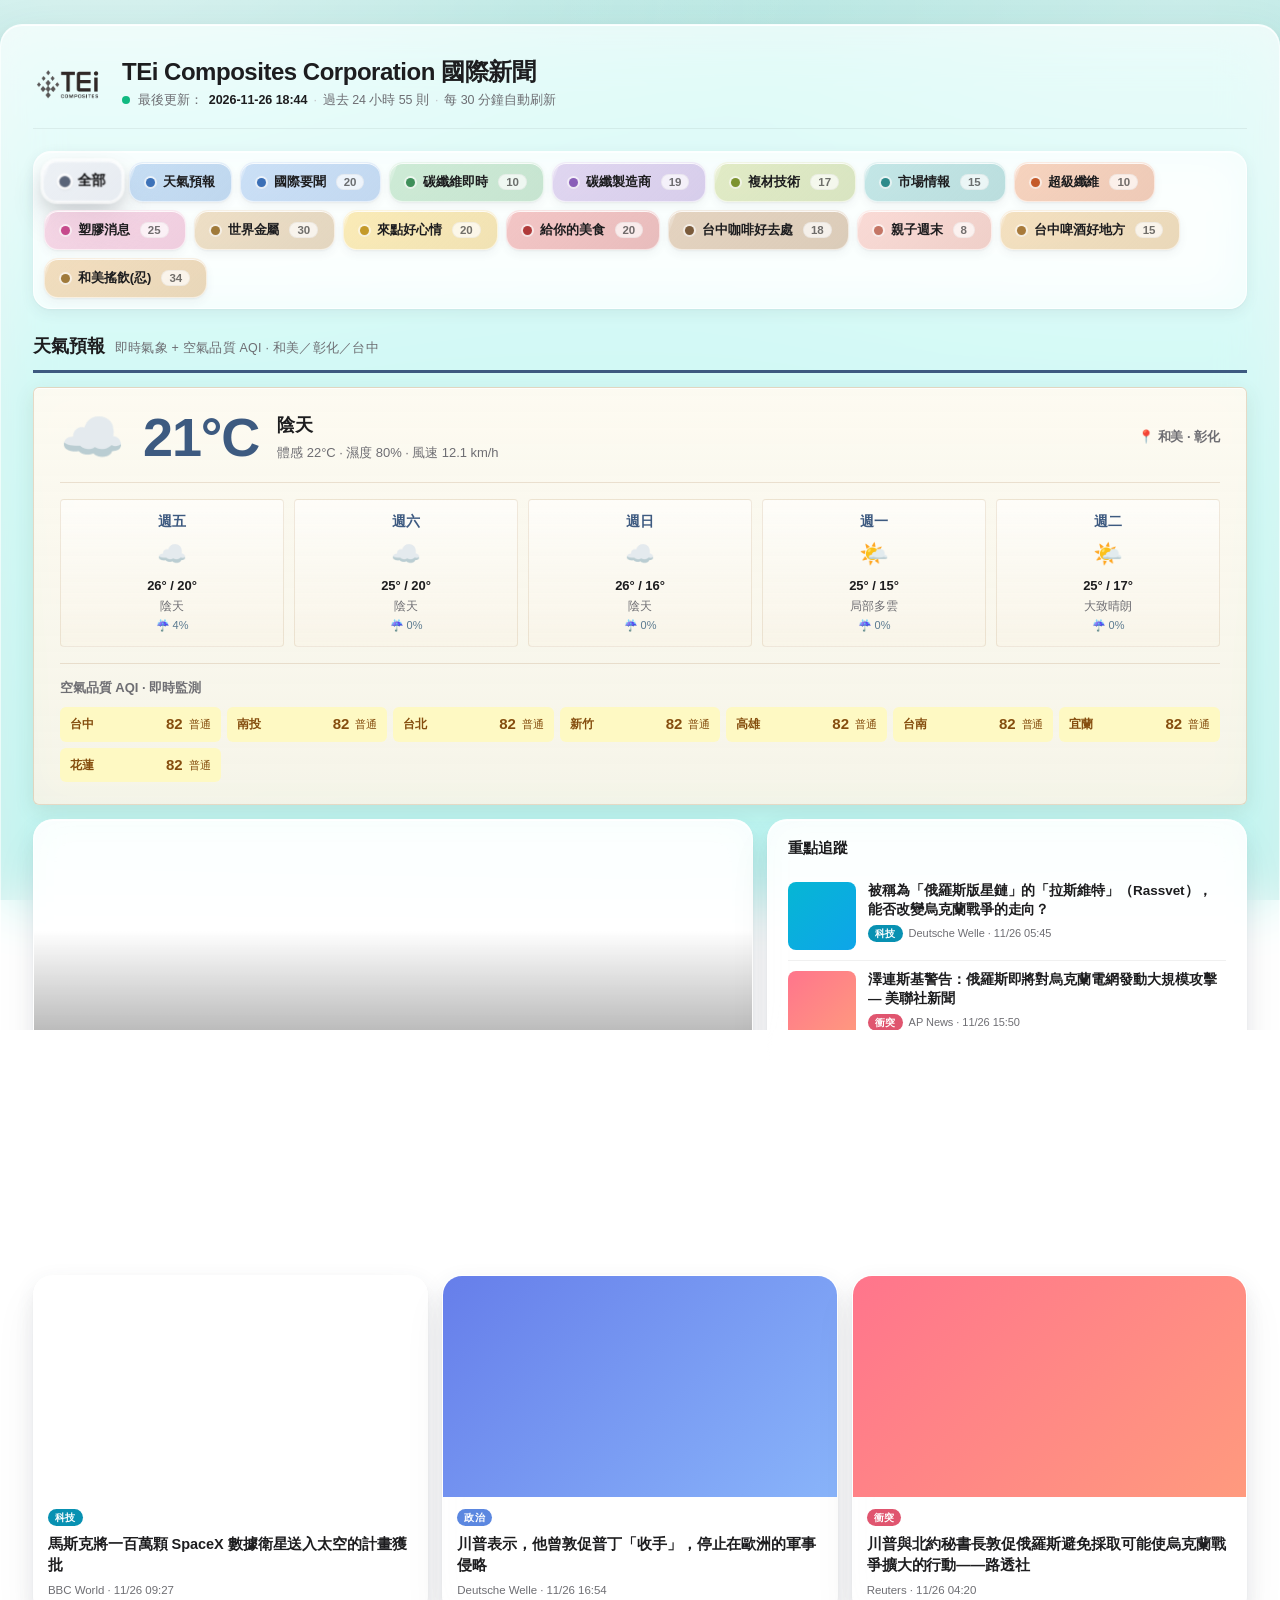
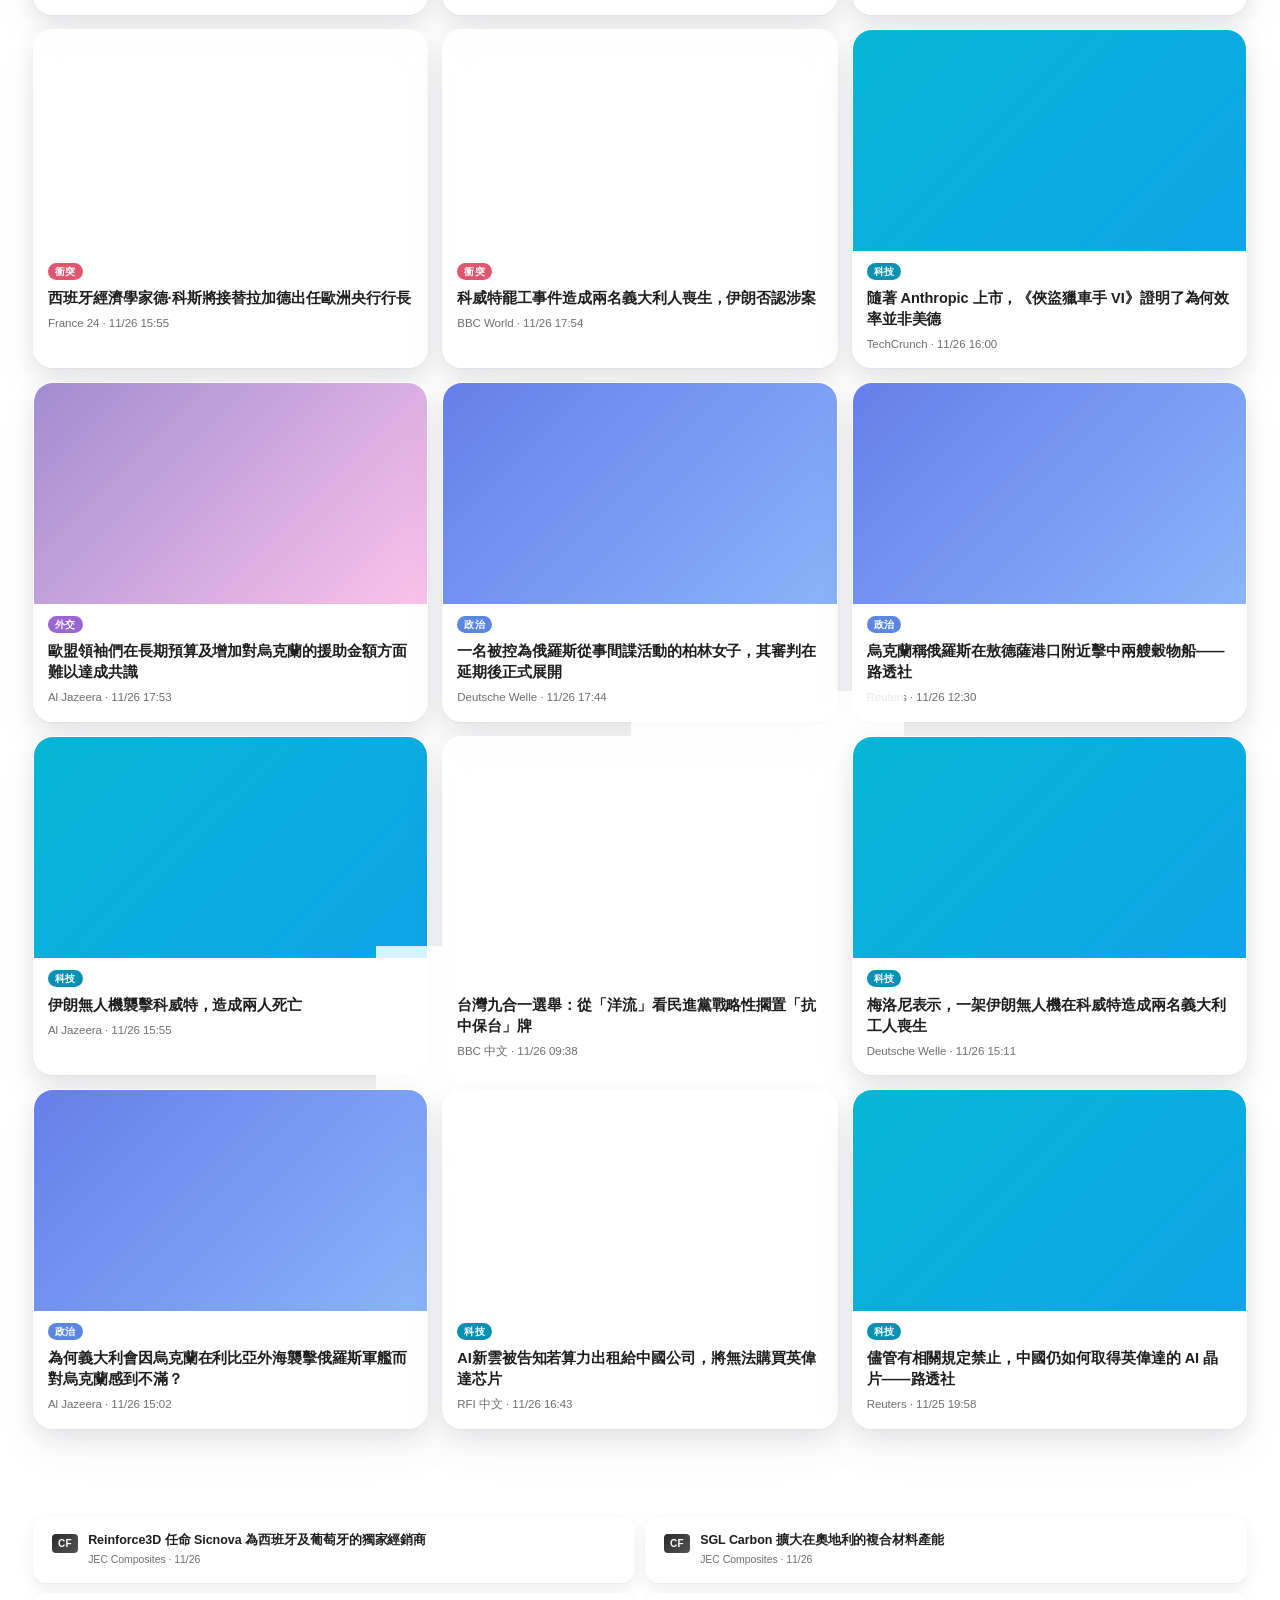
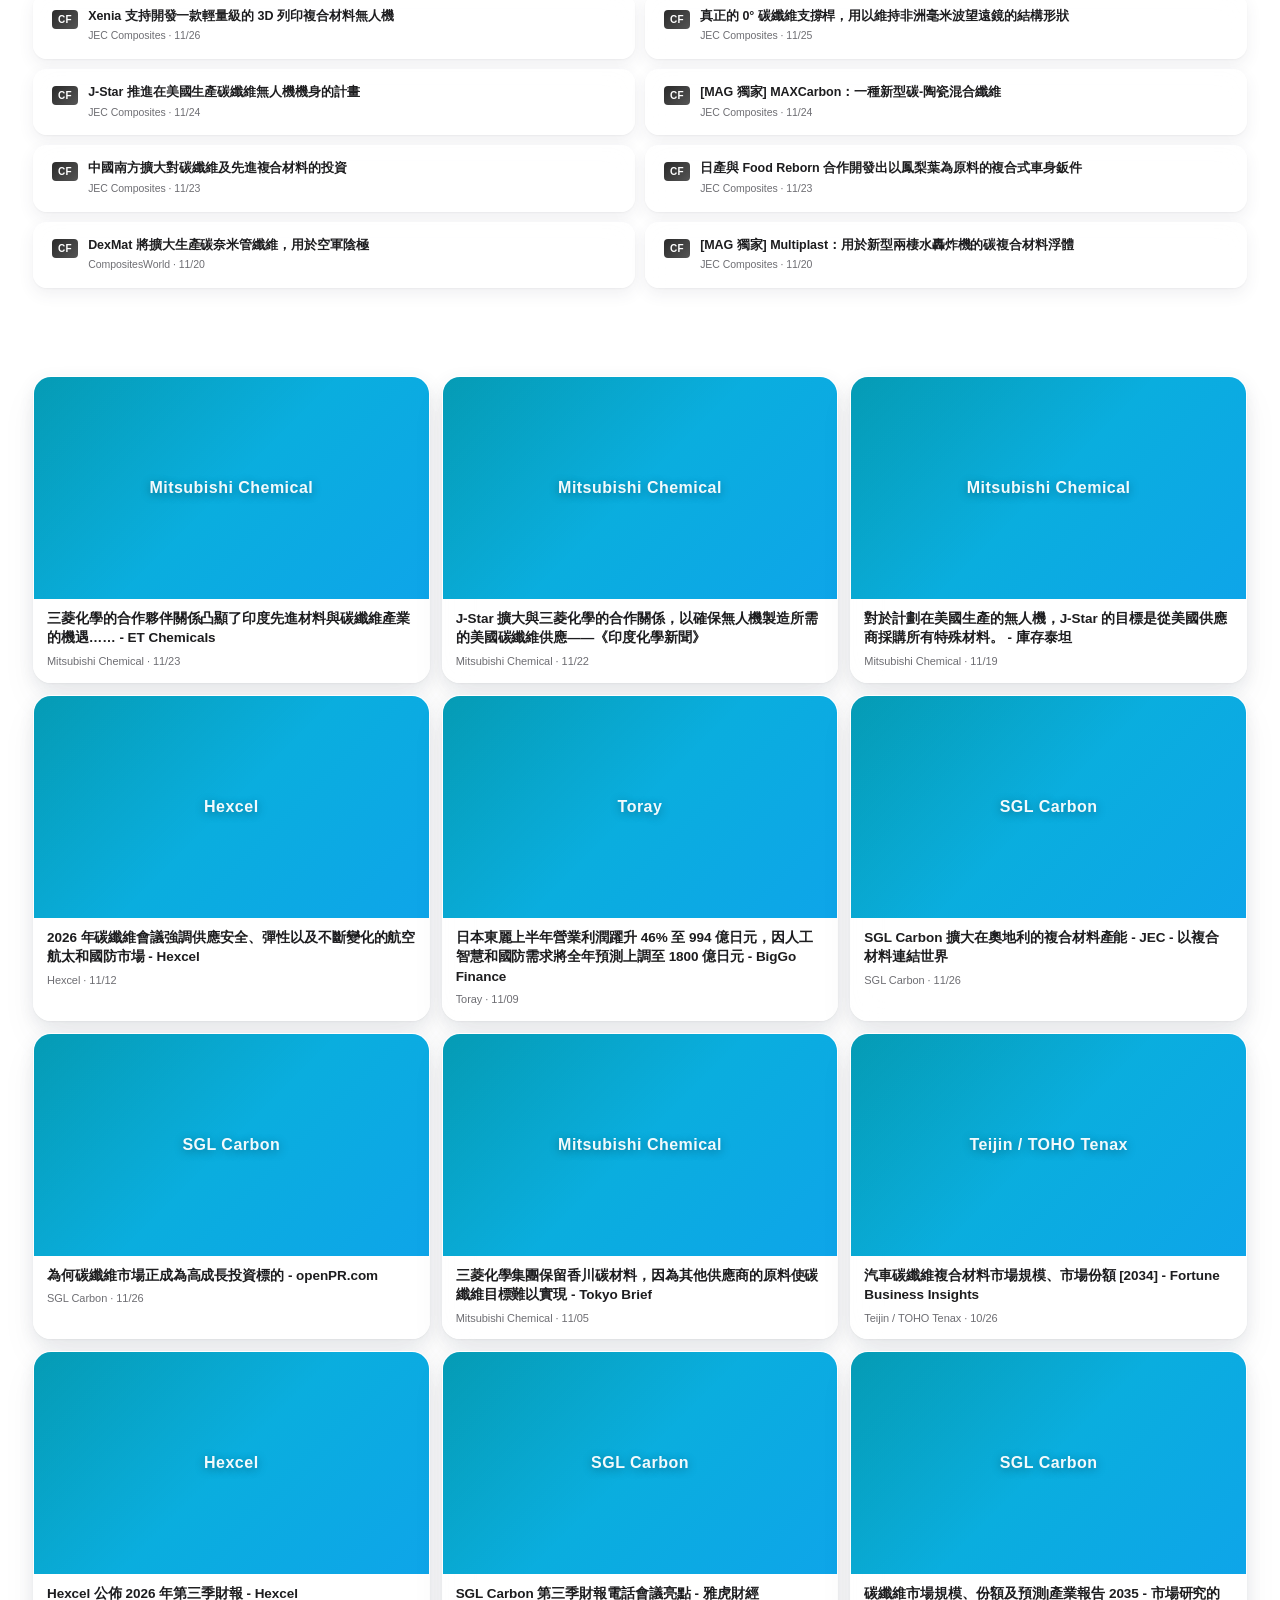
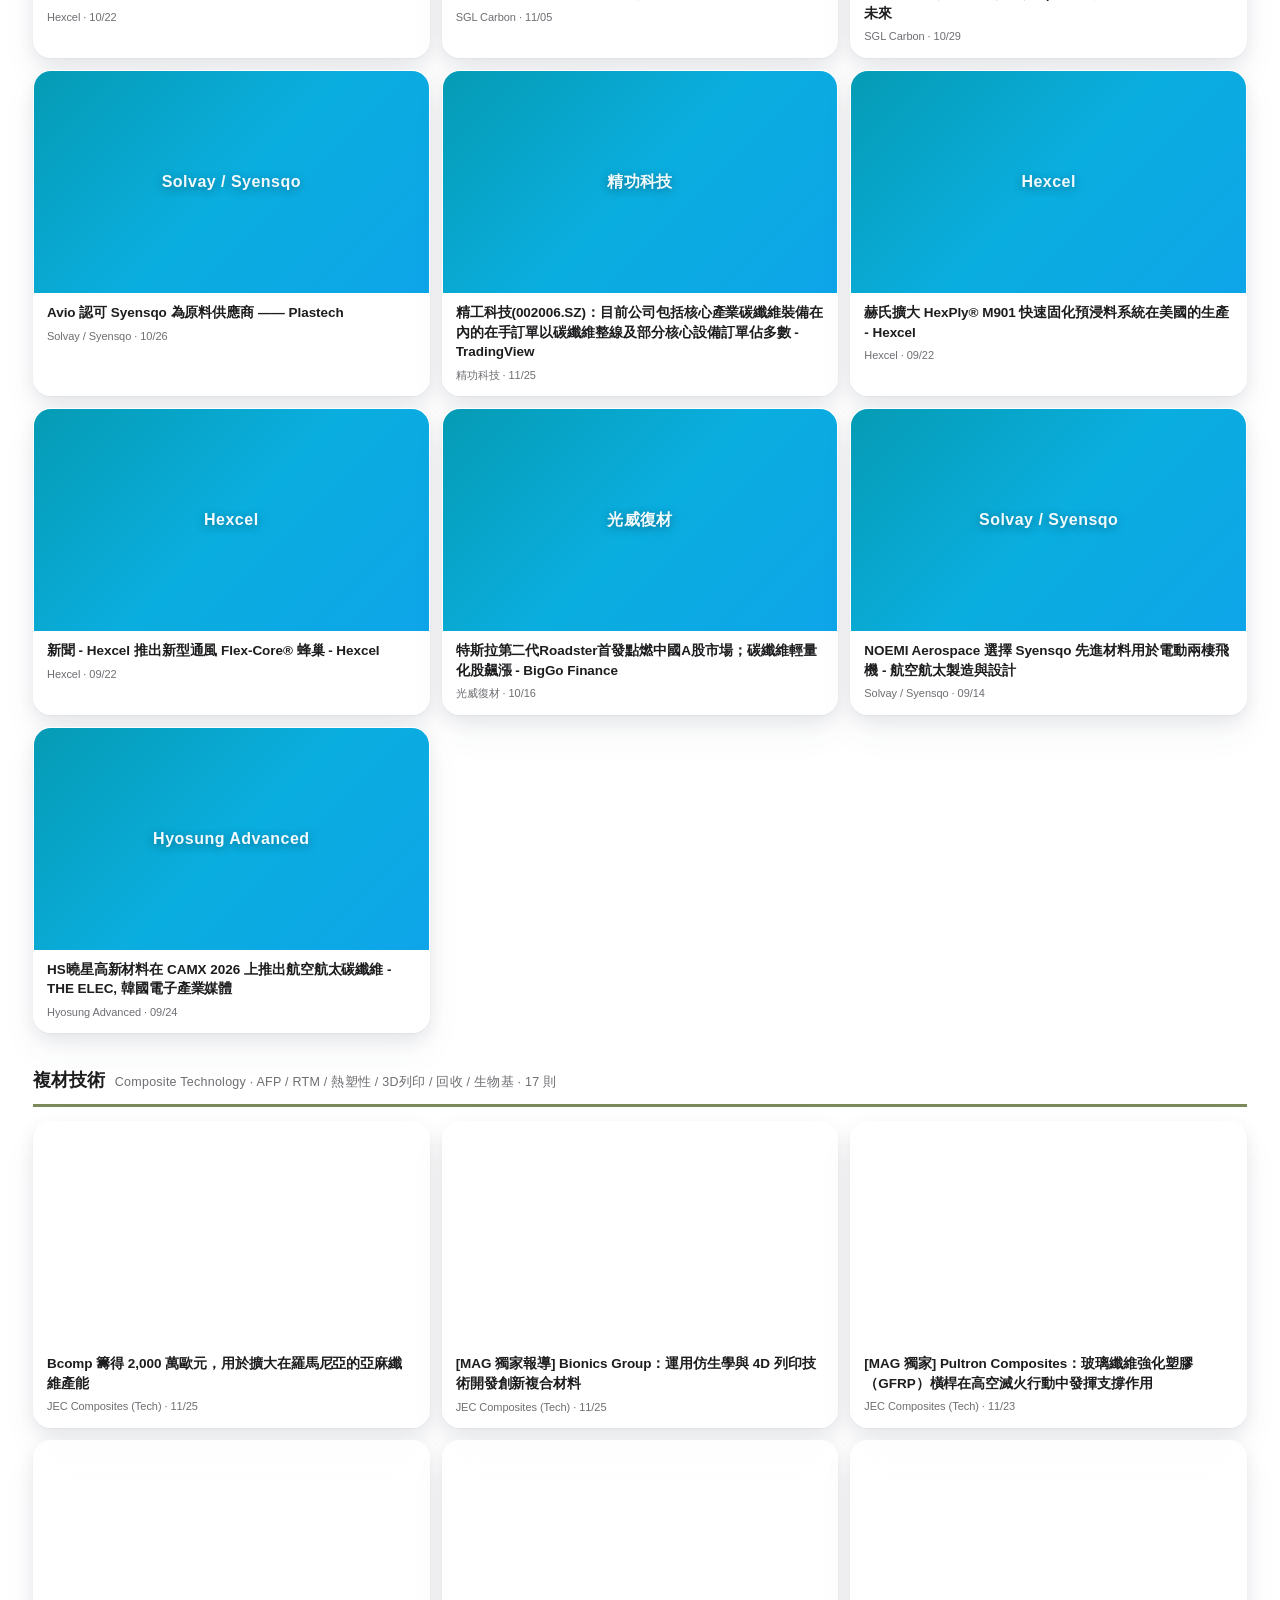
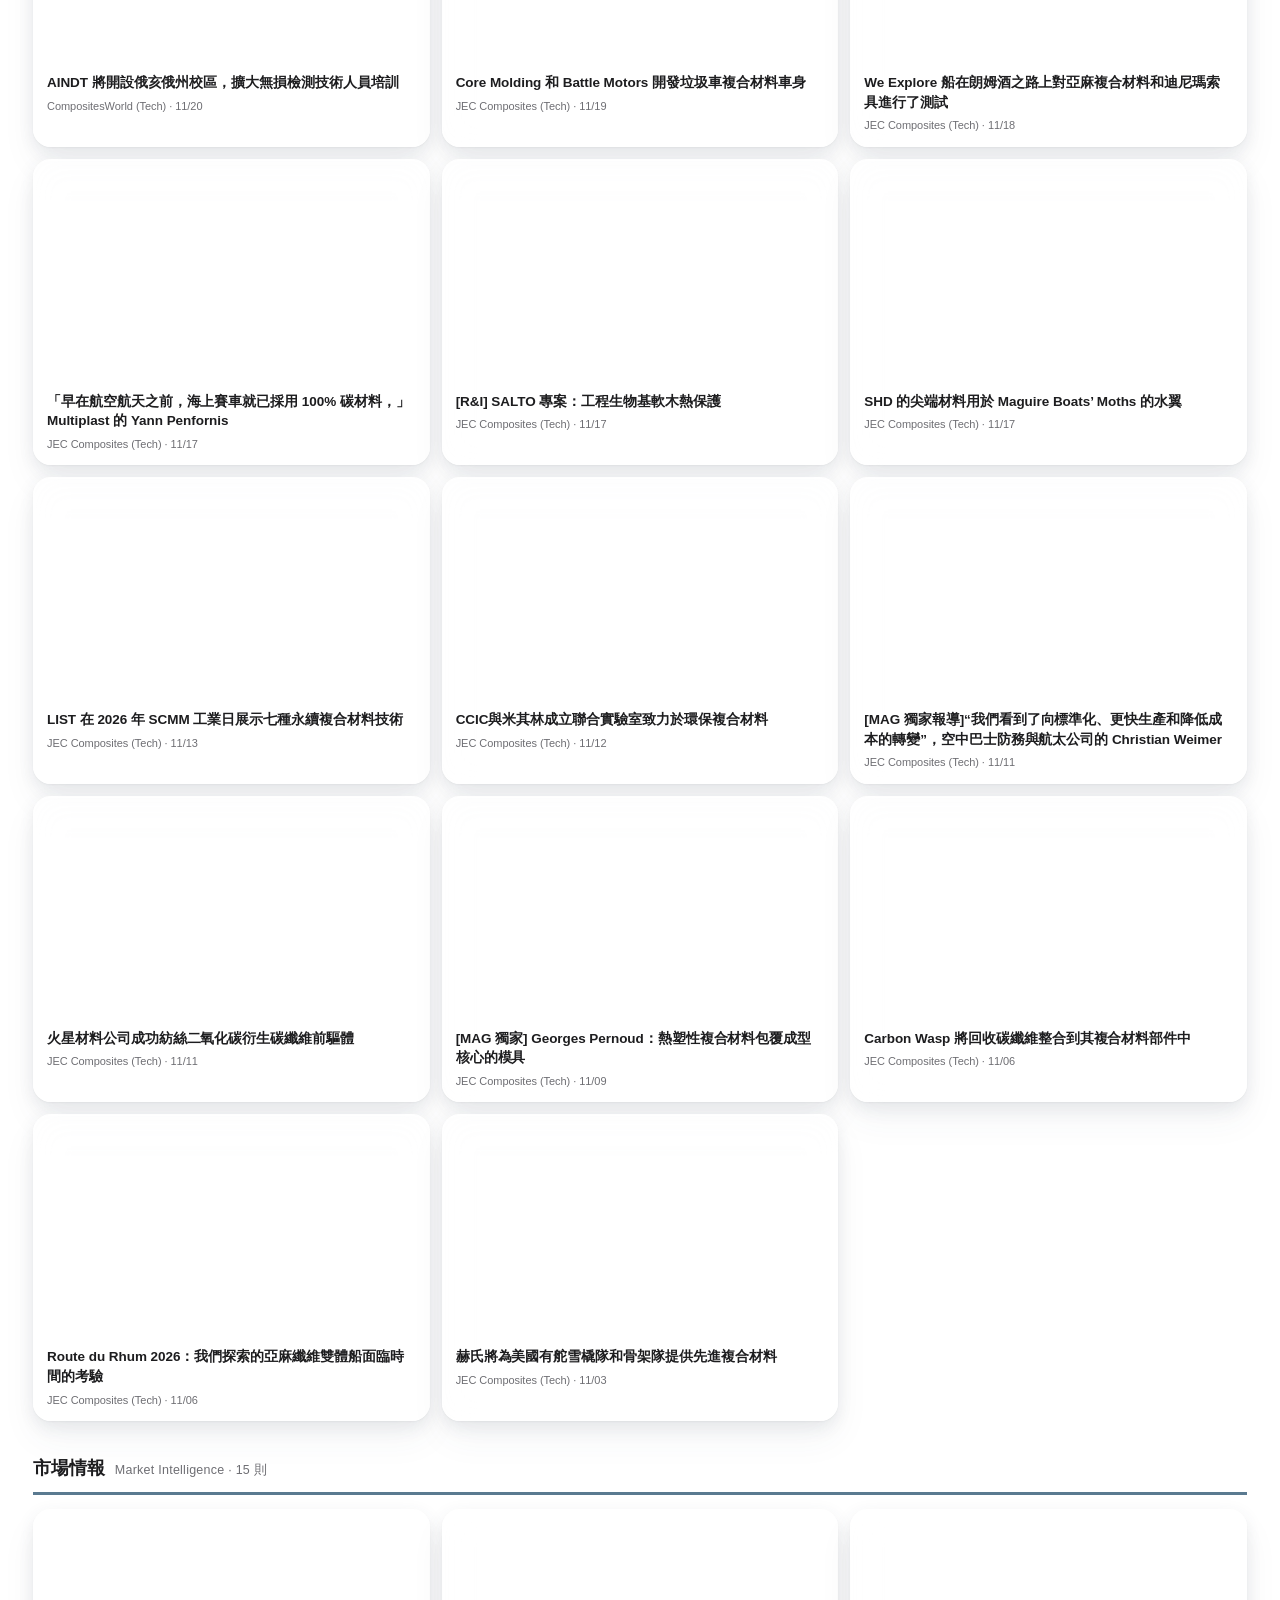
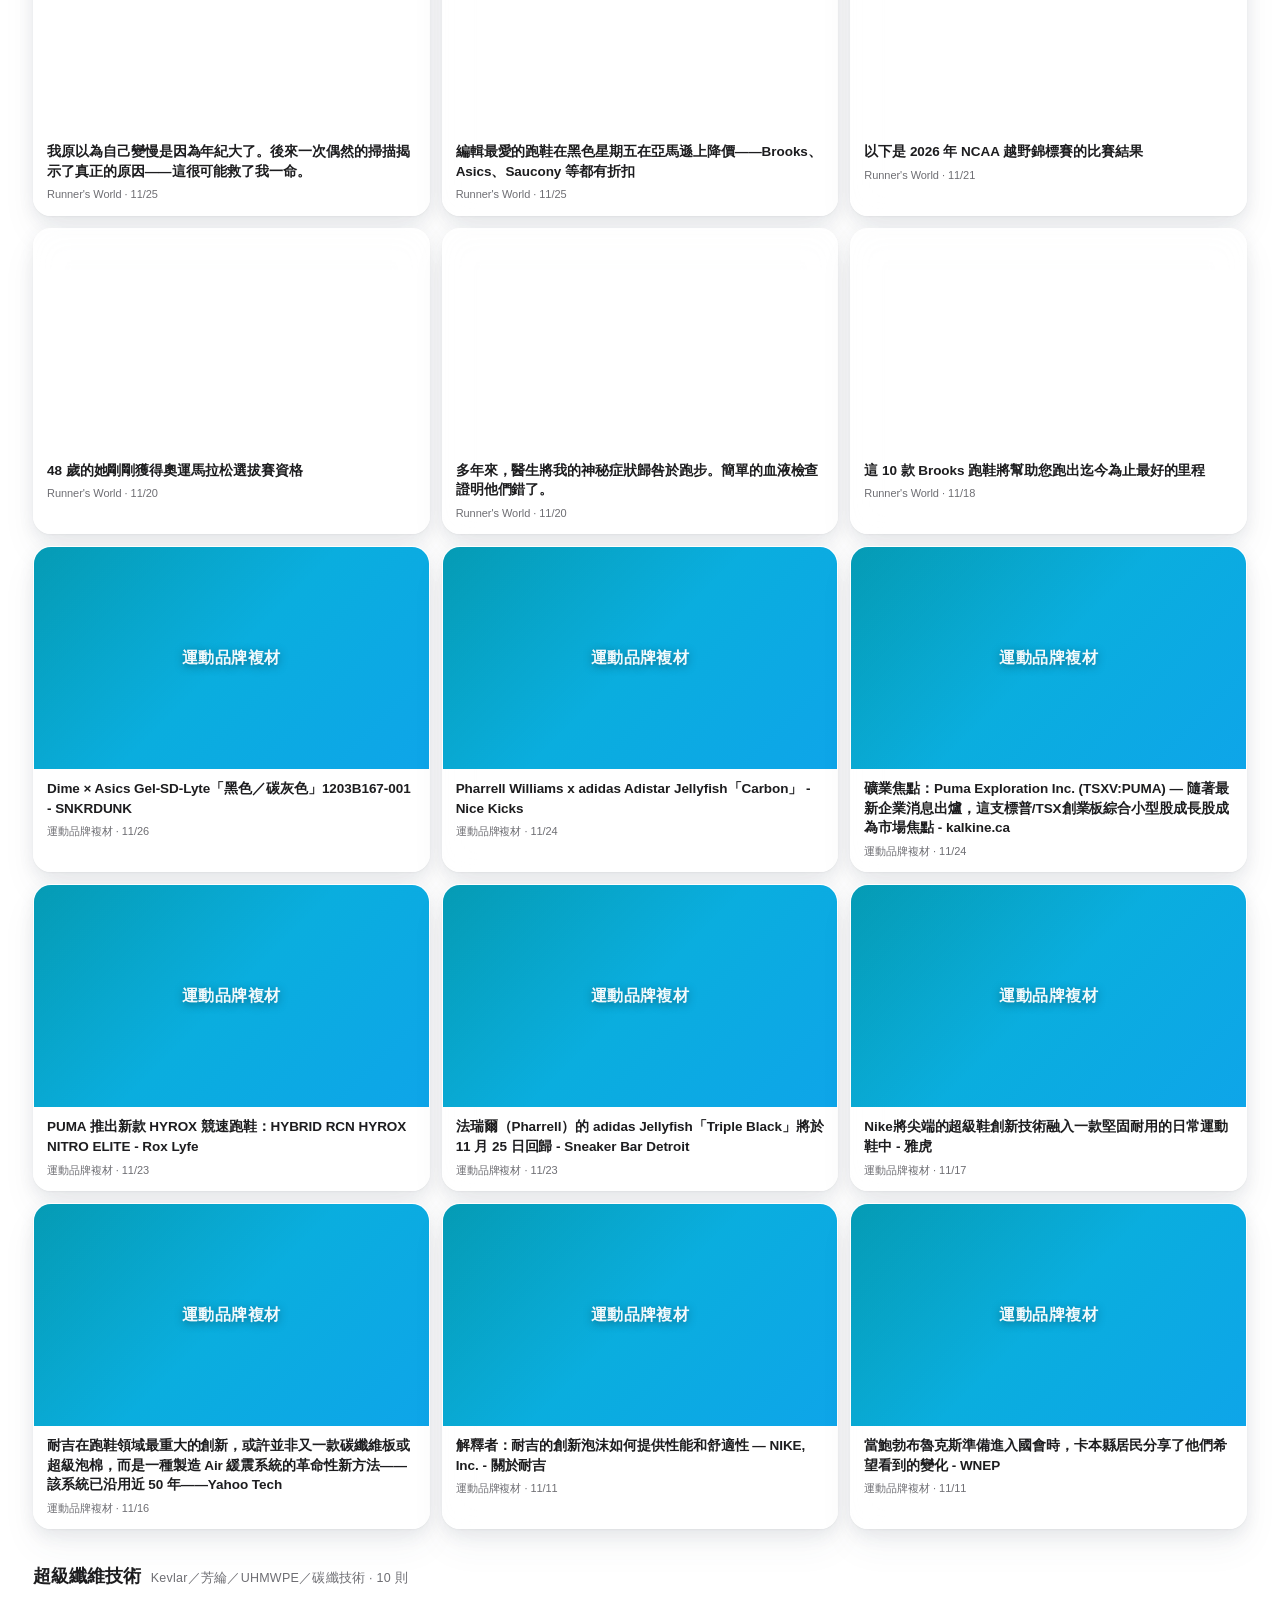
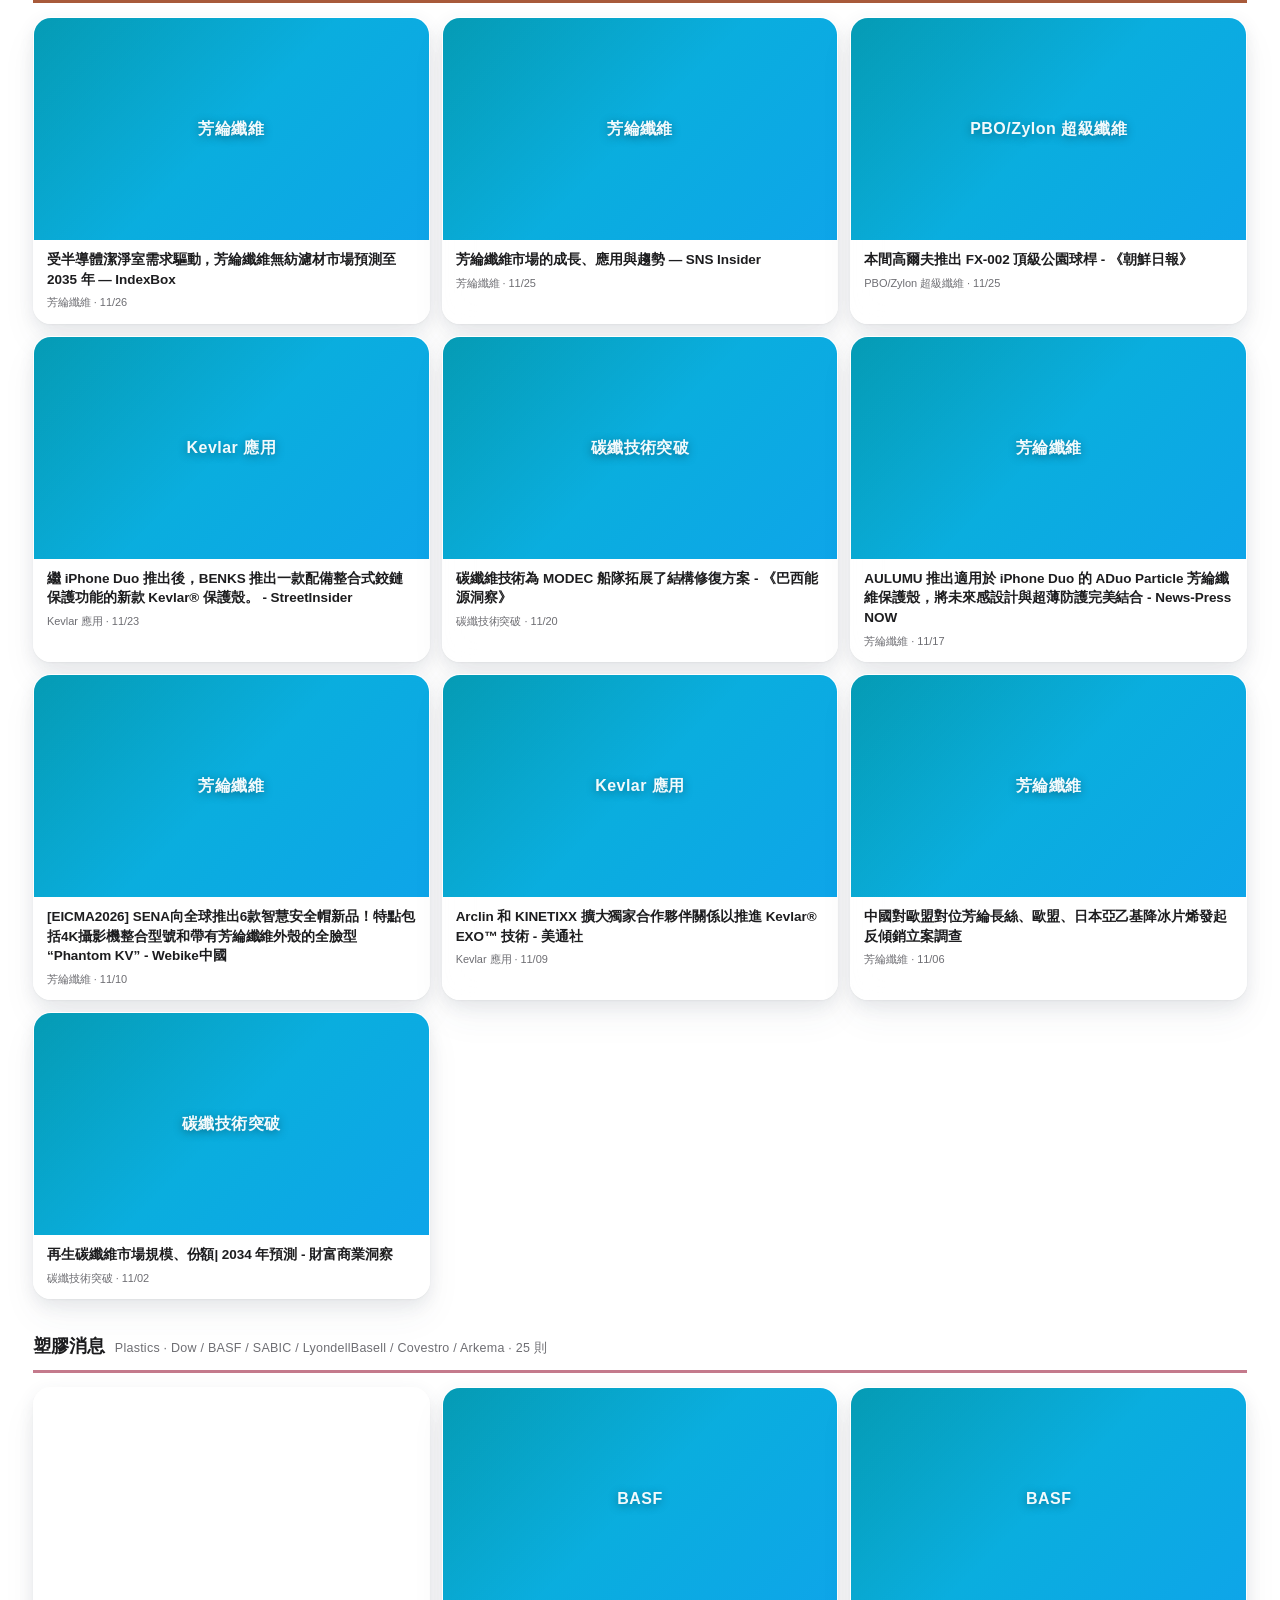
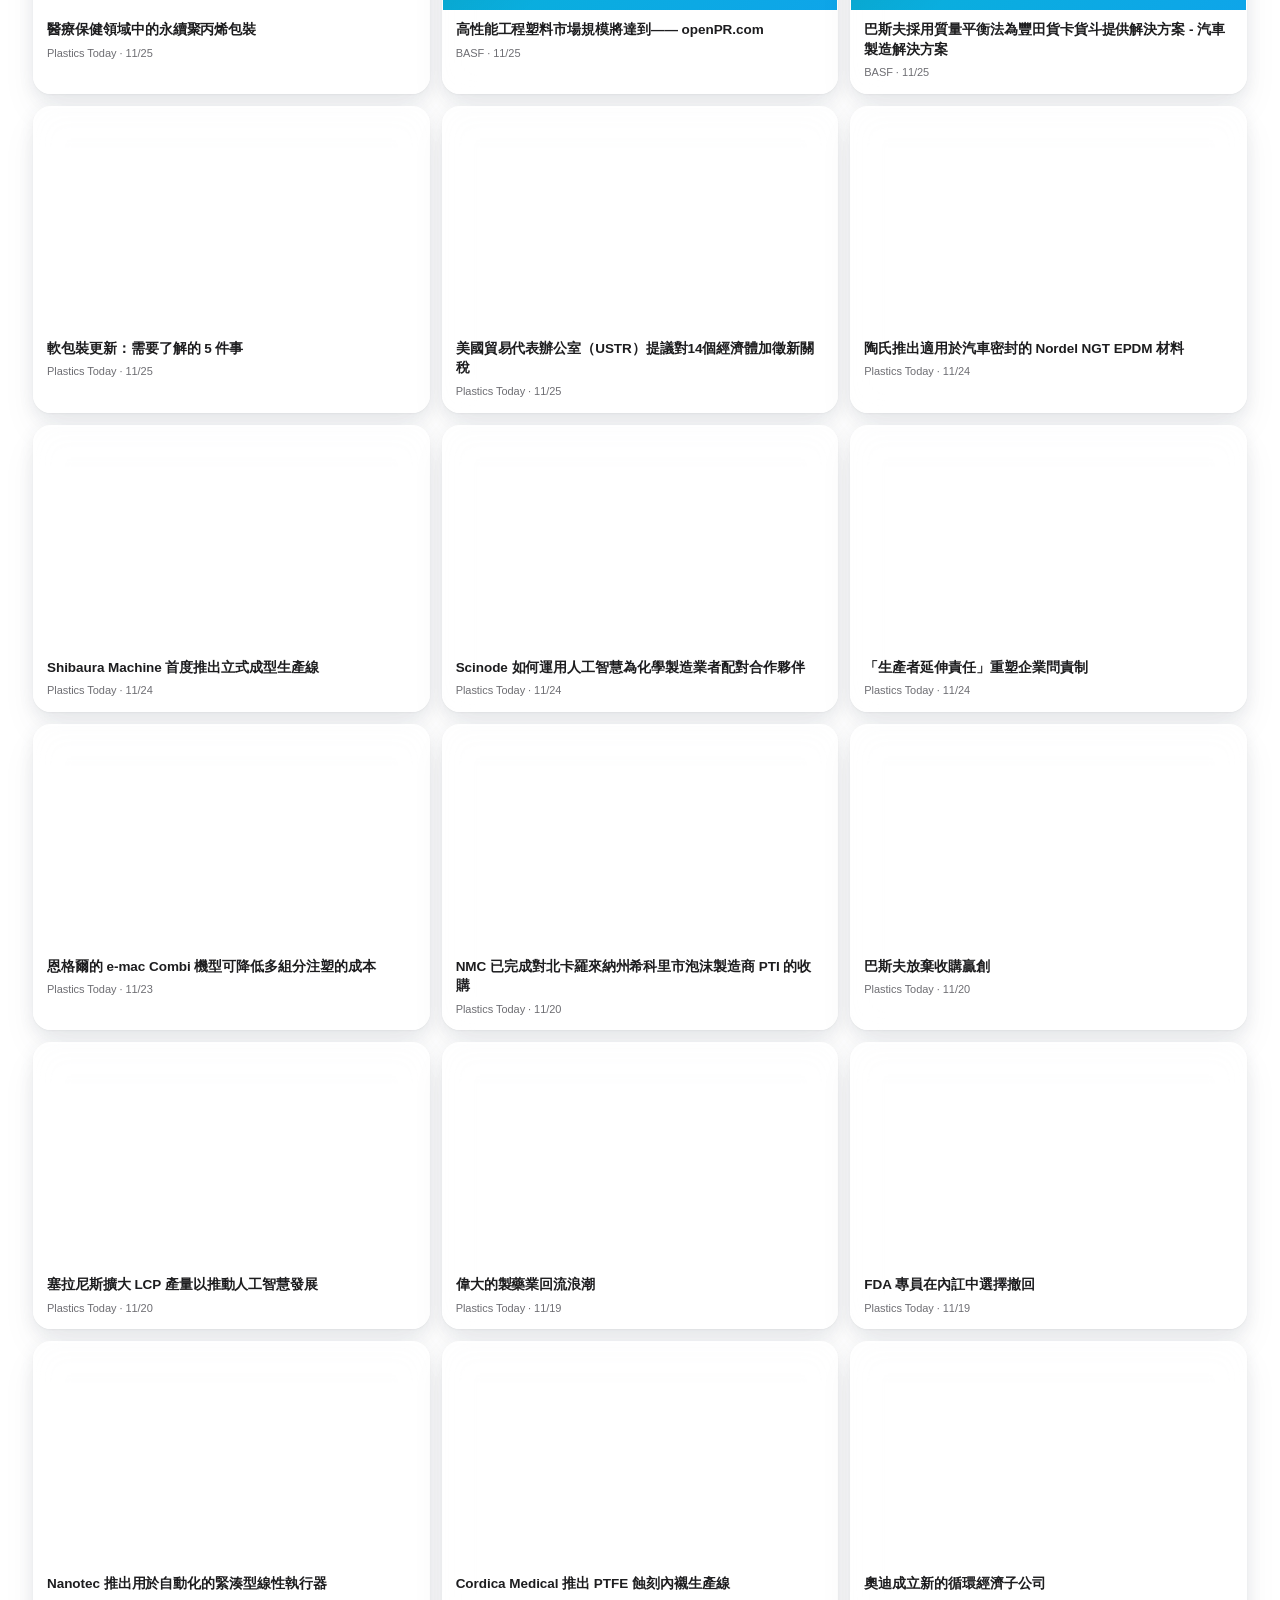
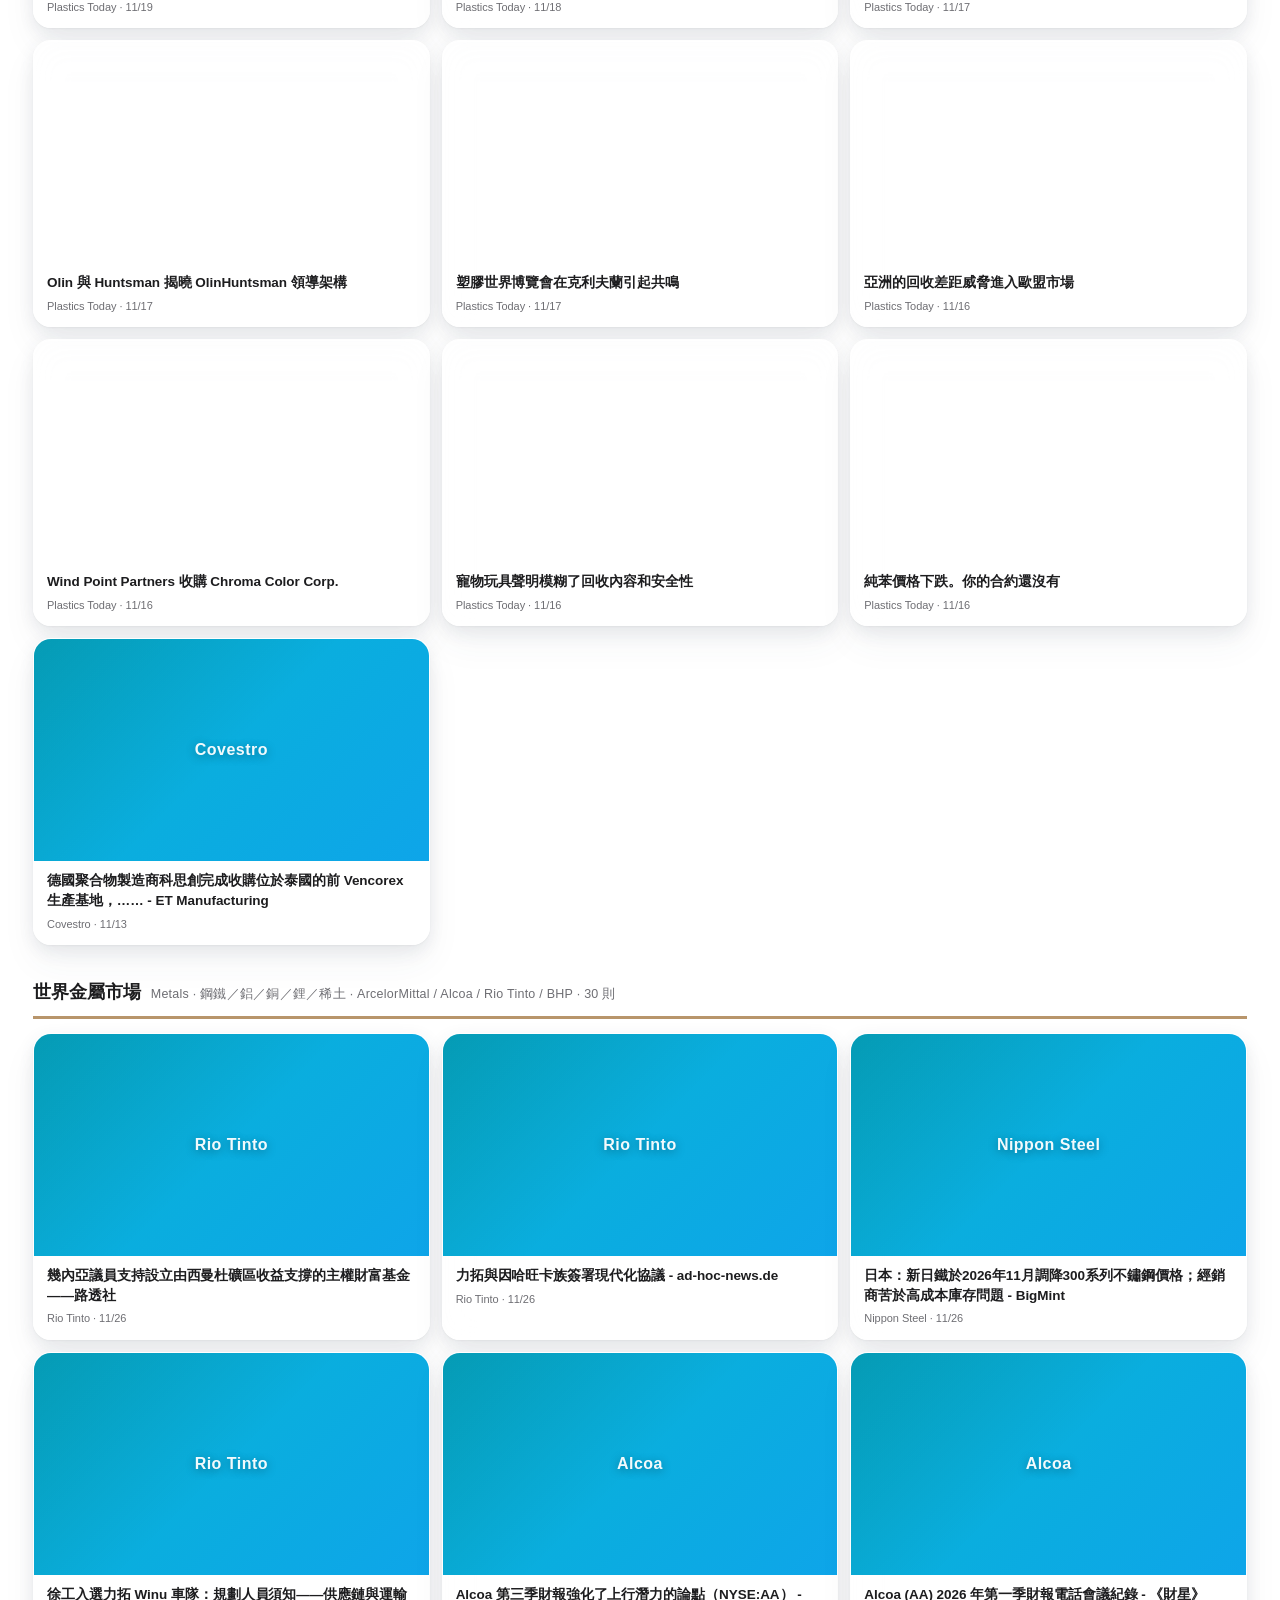
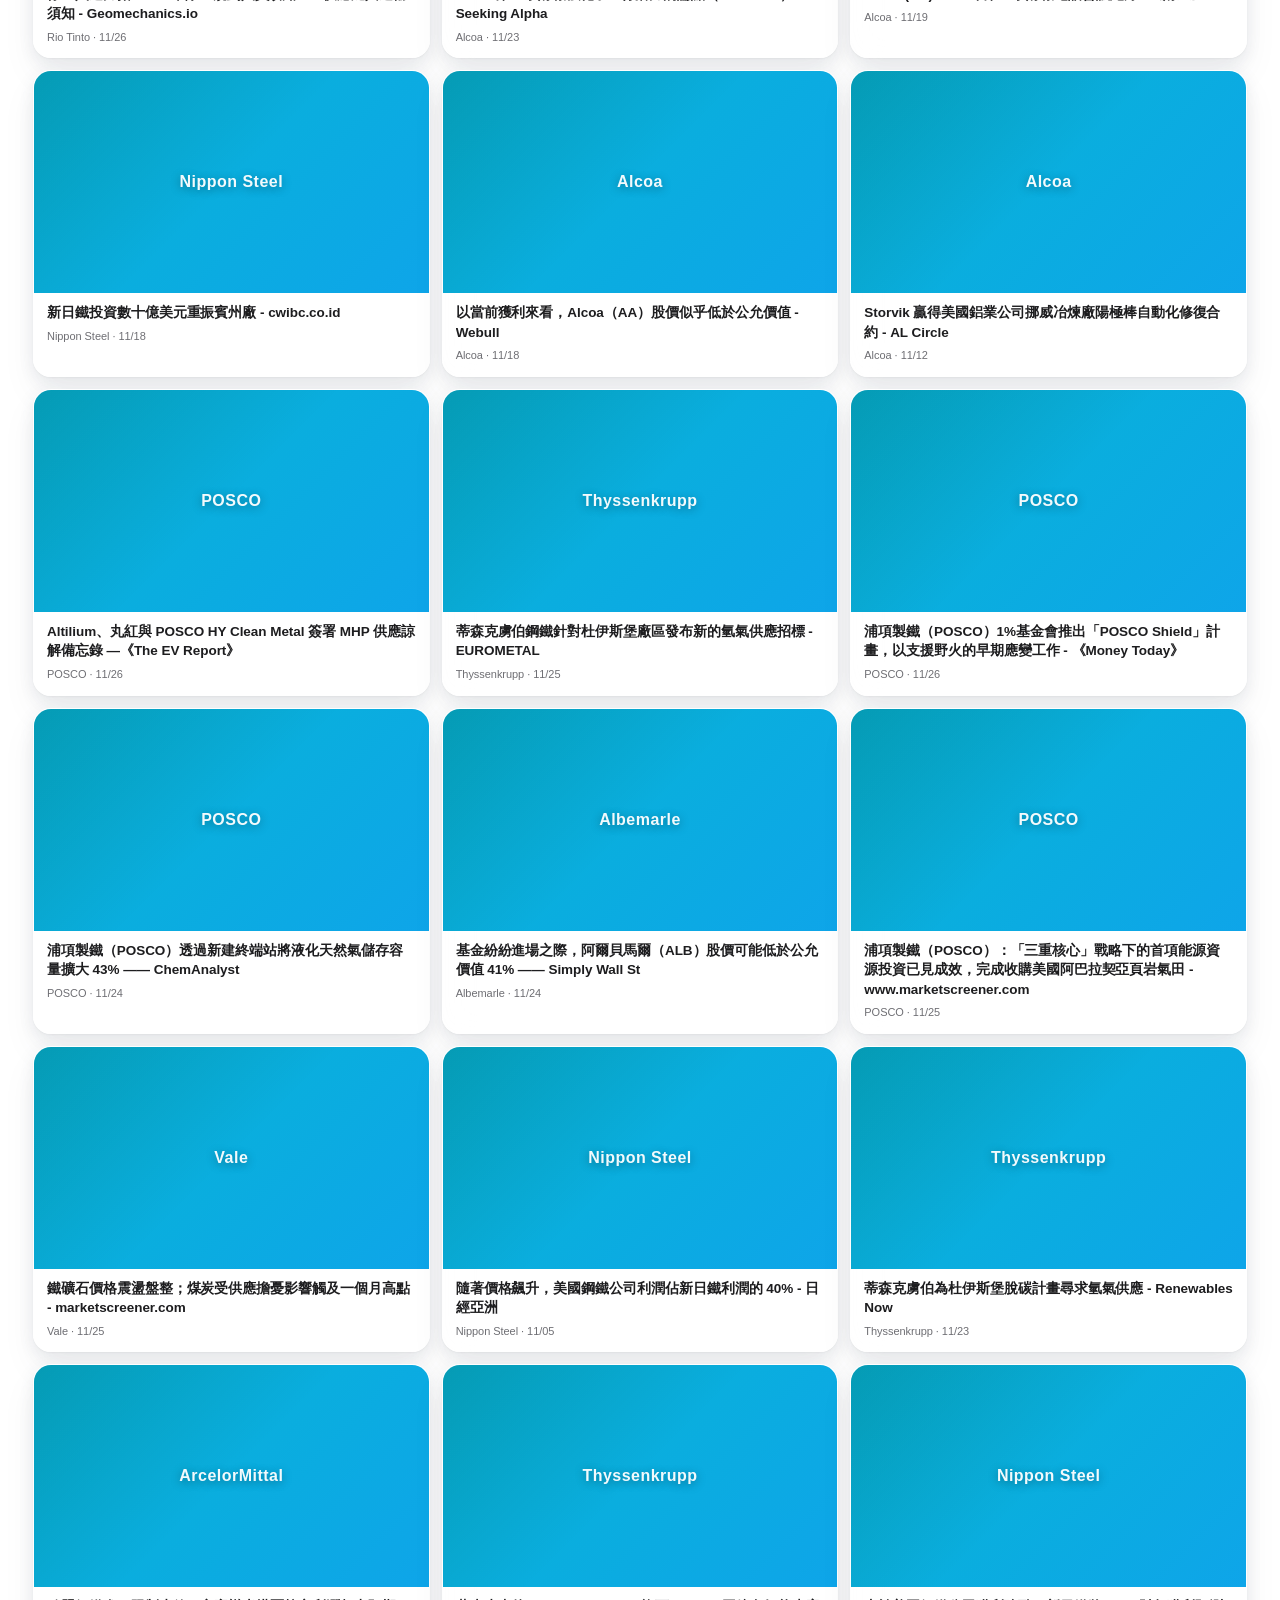
==== commit 9f8844c5: "auto-update 2026-11-26 18:44 UTC" ====
--- a/index.html
+++ b/index.html
@@ -9,7 +9,7 @@
 <meta name="apple-mobile-web-app-capable" content="yes">
 <meta name="apple-mobile-web-app-status-bar-style" content="default">
 <meta name="format-detection" content="telephone=no">
-<title>TEi Composites · 國際新聞 · 2026-11-26 08:49</title>
+<title>TEi Composites · 國際新聞 · 2026-11-26 18:44</title>
 <style>
  * { box-sizing: border-box; }
  html, body { overscroll-behavior-y:none; }
@@ -504,7 +504,7 @@
       <h1>TEi Composites Corporation 國際新聞</h1>
       <div class="sub">
         <span class="live-dot" title="每 30 分鐘自動更新"></span>
-        最後更新：<strong>2026-11-26 08:49</strong>
+        最後更新：<strong>2026-11-26 18:44</strong>
         <span class="sub-sep">·</span> 過去 24 小時 55 則
         <span class="sub-sep">·</span> 每 30 分鐘自動刷新
       </div>
@@ -516,16 +516,16 @@
     <button type="button" class="tab" data-tab="weather">天氣預報</button>
     <button type="button" class="tab" data-tab="main">國際要聞 <em>20</em></button>
     <button type="button" class="tab" data-tab="carbon">碳纖維即時 <em>10</em></button>
-    <button type="button" class="tab" data-tab="mfg">碳纖製造商 <em>27</em></button>
+    <button type="button" class="tab" data-tab="mfg">碳纖製造商 <em>19</em></button>
     <button type="button" class="tab" data-tab="tech">複材技術 <em>17</em></button>
     <button type="button" class="tab" data-tab="app">市場情報 <em>15</em></button>
     <button type="button" class="tab" data-tab="fiber">超級纖維 <em>10</em></button>
     <button type="button" class="tab" data-tab="plastic">塑膠消息 <em>25</em></button>
     <button type="button" class="tab" data-tab="metal">世界金屬 <em>30</em></button>
-    <button type="button" class="tab" data-tab="fun">來點好心情 <em>14</em></button>
-    <button type="button" class="tab" data-tab="food">給你的美食 <em>19</em></button>
+    <button type="button" class="tab" data-tab="fun">來點好心情 <em>20</em></button>
+    <button type="button" class="tab" data-tab="food">給你的美食 <em>20</em></button>
     <button type="button" class="tab" data-tab="local">台中咖啡好去處 <em>18</em></button>
-    <button type="button" class="tab" data-tab="kid">親子週末 <em>10</em></button>
+    <button type="button" class="tab" data-tab="kid">親子週末 <em>8</em></button>
     <button type="button" class="tab" data-tab="beer">台中啤酒好地方 <em>15</em></button>
     <button type="button" class="tab" data-tab="ren">和美搖飲(忍) <em>34</em></button>
   </nav>
@@ -535,23 +535,17 @@
   <div class="weather-card">
   <div class="weather-current">
     <div class="weather-emoji">☁️</div>
-    <div class="weather-temp">22&deg;C</div>
+    <div class="weather-temp">21&deg;C</div>
     <div class="weather-info">
       <div class="weather-label">陰天</div>
-      <div class="weather-sub">體感 23&deg;C &middot; 濕度 74% &middot; 風速 8.8 km/h</div>
+      <div class="weather-sub">體感 22&deg;C &middot; 濕度 80% &middot; 風速 12.1 km/h</div>
     </div>
     <div class="weather-loc">&#128205; 和美 · 彰化</div>
   </div>
   <div class="weather-forecast"><div class="weather-day">
-  <div class="day-name">週四</div>
-  <div class="day-icon">🌧️</div>
-  <div class="day-temp">23&deg; / 20&deg;</div>
-  <div class="day-label">毛毛雨</div>
-  <div class="day-rain">&#x2614; 80%</div>
-</div><div class="weather-day">
   <div class="day-name">週五</div>
   <div class="day-icon">☁️</div>
-  <div class="day-temp">25&deg; / 20&deg;</div>
+  <div class="day-temp">26&deg; / 20&deg;</div>
   <div class="day-label">陰天</div>
   <div class="day-rain">&#x2614; 4%</div>
 </div><div class="weather-day">
@@ -559,11 +553,11 @@
   <div class="day-icon">☁️</div>
   <div class="day-temp">25&deg; / 20&deg;</div>
   <div class="day-label">陰天</div>
-  <div class="day-rain">&#x2614; 3%</div>
+  <div class="day-rain">&#x2614; 0%</div>
 </div><div class="weather-day">
   <div class="day-name">週日</div>
   <div class="day-icon">☁️</div>
-  <div class="day-temp">25&deg; / 16&deg;</div>
+  <div class="day-temp">26&deg; / 16&deg;</div>
   <div class="day-label">陰天</div>
   <div class="day-rain">&#x2614; 0%</div>
 </div><div class="weather-day">
@@ -571,11 +565,17 @@
   <div class="day-icon">🌤️</div>
   <div class="day-temp">25&deg; / 15&deg;</div>
   <div class="day-label">局部多雲</div>
-  <div class="day-rain">&#x2614; 2%</div>
+  <div class="day-rain">&#x2614; 0%</div>
+</div><div class="weather-day">
+  <div class="day-name">週二</div>
+  <div class="day-icon">🌤️</div>
+  <div class="day-temp">25&deg; / 17&deg;</div>
+  <div class="day-label">大致晴朗</div>
+  <div class="day-rain">&#x2614; 0%</div>
 </div></div>
   <div class="aqi-section">
     <h3>空氣品質 AQI &middot; 即時監測</h3>
-    <div class="aqi-list"><div class="aqi-row aqi-moderate"><span class="site">台中</span><strong>76</strong><span class="status">普通</span></div><div class="aqi-row aqi-moderate"><span class="site">南投</span><strong>76</strong><span class="status">普通</span></div><div class="aqi-row aqi-moderate"><span class="site">台北</span><strong>76</strong><span class="status">普通</span></div><div class="aqi-row aqi-moderate"><span class="site">新竹</span><strong>76</strong><span class="status">普通</span></div><div class="aqi-row aqi-moderate"><span class="site">高雄</span><strong>76</strong><span class="status">普通</span></div><div class="aqi-row aqi-moderate"><span class="site">台南</span><strong>76</strong><span class="status">普通</span></div><div class="aqi-row aqi-moderate"><span class="site">宜蘭</span><strong>76</strong><span class="status">普通</span></div><div class="aqi-row aqi-moderate"><span class="site">花蓮</span><strong>76</strong><span class="status">普通</span></div></div>
+    <div class="aqi-list"><div class="aqi-row aqi-moderate"><span class="site">台中</span><strong>82</strong><span class="status">普通</span></div><div class="aqi-row aqi-moderate"><span class="site">南投</span><strong>82</strong><span class="status">普通</span></div><div class="aqi-row aqi-moderate"><span class="site">台北</span><strong>82</strong><span class="status">普通</span></div><div class="aqi-row aqi-moderate"><span class="site">新竹</span><strong>82</strong><span class="status">普通</span></div><div class="aqi-row aqi-moderate"><span class="site">高雄</span><strong>82</strong><span class="status">普通</span></div><div class="aqi-row aqi-moderate"><span class="site">台南</span><strong>82</strong><span class="status">普通</span></div><div class="aqi-row aqi-moderate"><span class="site">宜蘭</span><strong>82</strong><span class="status">普通</span></div><div class="aqi-row aqi-moderate"><span class="site">花蓮</span><strong>82</strong><span class="status">普通</span></div></div>
   </div>
 </div>
 </section>
@@ -583,22 +583,19 @@
   <section class="hero-row" data-group="main">
     <details class="card hero">
   <summary>
-    <div class="hero-img" style="background:linear-gradient(135deg,#06b6d4 0%,#0ea5e9 100%);"></div>
+    <div class="hero-img" style="background:linear-gradient(135deg,#43cea2 0%,#6ee7b7 100%);background-image:url('https://s.rfi.fr/media/display/0da2451a-0ad2-11ea-9fc7-005056a98db9/w:1024/p:16x9/fa_guo_bao_zhi_zhai_yao_wb15399-rfi-cn-20100304_cartouche.jpg');background-size:cover;background-position:center;background-repeat:no-repeat;"></div>
     <div class="hero-overlay"></div>
     <div class="hero-caption">
       <div class="tags">
-        <span class="tag" style="background:#0891b2">科技</span>
+        <span class="tag" style="background:#3ba374">經濟</span>
       </div>
-      <h2>被稱為「俄羅斯版星鏈」的「拉斯維特」（Rassvet），能否改變烏克蘭戰爭的走向？</h2>
-      <div class="meta">Deutsche Welle · 11/26 05:45</div>
-    </div>
-  </summary>
-  <div class="detail">
-    <p>SpaceX 的美國「星鏈」（Starlink）衛星系統在對抗俄軍於烏克蘭的行動中發揮了關鍵作用，但目前俄羅斯正研發其對應系統。這對烏克蘭的未來可能意味著什麼？</p>
-    <div class="read-more-group">
-  <a class="read-more" href="https://translate.google.com/translate?sl=auto&amp;tl=zh-TW&amp;u=https%3A%2F%2Fwww.dw.com%2Fen%2Fcan-rassvet-russia-s-starlink-change-the-course-of-the-war-in-ukraine%2Fa-80052579%3Fmaca%3Den-rss-en-all-1573-rdf" target="_blank" rel="noopener">閱讀完整報導 (繁中) →</a>
-  <a class="read-more-alt" href="https://www.dw.com/en/can-rassvet-russia-s-starlink-change-the-course-of-the-war-in-ukraine/a-80052579?maca=en-rss-en-all-1573-rdf" target="_blank" rel="noopener" title="若翻譯版被網站封鎖，可點此看英文原文。在 Chrome／Edge 瀏覽器可右鍵選「翻譯成中文」使用瀏覽器內建翻譯（不經代理、不被擋）">原文</a>
-</div>
+      <h2>《費加羅報》：中國在特朗普的幫助下試圖孤立日本</h2>
+      <div class="meta">RFI 中文 · 11/26 13:25</div>
+    </div>
+  </summary>
+  <div class="detail">
+    <p>26日出版的法國全國性大報特別關注的國內國際話題有：歐盟圍繞2028-2034七年預算案的討論以及圍繞是否繼續向烏克蘭提供財政支持議題的內部分歧、美國特朗普政府對貿易夥伴推出的新一波關稅措施、西班牙在圍繞住房危機的社會緊張關係背景下的立法選舉、比亞迪汽車可能通過企業收購登陸法國引發的廣泛關注、伊朗政權進一步升級對社會的控制的努力、法國總統競選爭奪背景下的全國市長大會、等等。關於中國，《回聲報》刊登文章，關註上海市委書記陳吉寧落馬的消息。《費加羅報》刊登文章，聚焦一周前落幕的亞太經合組織深圳峰會上，中國國家主席習近平孤立日本首相的努力，認為這項努力得到了特朗普的幫助。該報深圳特派記者Sébastien Falletti 的文章也特別介紹日本軟實力對中國政府的民族主義敘事的挑戰。</p>
+    <a class="read-more" href="https://www.rfi.fr/tw/%E5%B0%88%E6%AC%84%E6%AA%A2%E7%B4%A2/%E6%B3%95%E5%9C%8B%E5%A0%B1%E7%B4%99%E6%91%98%E8%A6%81/20261126-%E8%B2%BB%E5%8A%A0%E7%BE%85%E5%A0%B1-%E4%B8%AD%E5%9C%8B%E5%9C%A8%E7%89%B9%E6%9C%97%E6%99%AE%E7%9A%84%E5%B9%AB%E5%8A%A9%E4%B8%8B%E8%A9%A6%E5%9C%96%E5%AD%A4%E7%AB%8B%E6%97%A5%E6%9C%AC" target="_blank" rel="noopener" title="在 Chrome／Edge 可右鍵選『翻譯成中文』">閱讀完整報導 →</a>
   </div>
 </details>
     <aside class="card list">
@@ -607,69 +604,69 @@
   <summary>
     <div class="list-thumb" style="background:linear-gradient(135deg,#06b6d4 0%,#0ea5e9 100%);"></div>
     <div class="list-caption">
-      <h4>中國企業如何在東南亞規避晶片制裁</h4>
+      <h4>被稱為「俄羅斯版星鏈」的「拉斯維特」（Rassvet），能否改變烏克蘭戰爭的走向？</h4>
       <div class="meta">
         <span class="tag tiny" style="background:#0891b2">科技</span>
-        Deutsche Welle · 11/26 06:11
+        Deutsche Welle · 11/26 05:45
       </div>
     </div>
   </summary>
   <div class="detail">
-    <p>由於美國的限制，中國國內難以取得高科技人工智慧晶片。為此，中國企業常利用海外運算資源，特別是東南亞地區的資源。美國也正試圖阻止這種做法。</p>
-    <div class="read-more-group">
-  <a class="read-more" href="https://translate.google.com/translate?sl=auto&amp;tl=zh-TW&amp;u=https%3A%2F%2Fwww.dw.com%2Fen%2Fhow-chinese-companies-circumvent-chips-sanctions-in-southeast-asia%2Fa-80041002%3Fmaca%3Den-rss-en-all-1573-rdf" target="_blank" rel="noopener">閱讀完整報導 (繁中) →</a>
-  <a class="read-more-alt" href="https://www.dw.com/en/how-chinese-companies-circumvent-chips-sanctions-in-southeast-asia/a-80041002?maca=en-rss-en-all-1573-rdf" target="_blank" rel="noopener" title="若翻譯版被網站封鎖，可點此看英文原文。在 Chrome／Edge 瀏覽器可右鍵選「翻譯成中文」使用瀏覽器內建翻譯（不經代理、不被擋）">原文</a>
+    <p>SpaceX 的美國「星鏈」（Starlink）衛星系統在對抗俄軍於烏克蘭的行動中發揮了關鍵作用，但目前俄羅斯正研發其對應系統。這對烏克蘭而言意味著什麼？</p>
+    <div class="read-more-group">
+  <a class="read-more" href="https://translate.google.com/translate?sl=auto&amp;tl=zh-TW&amp;u=https%3A%2F%2Fwww.dw.com%2Fen%2Fcan-rassvet-russia-s-starlink-change-the-course-of-the-war-in-ukraine%2Fa-80052579%3Fmaca%3Den-rss-en-all-1573-rdf" target="_blank" rel="noopener">閱讀完整報導 (繁中) →</a>
+  <a class="read-more-alt" href="https://www.dw.com/en/can-rassvet-russia-s-starlink-change-the-course-of-the-war-in-ukraine/a-80052579?maca=en-rss-en-all-1573-rdf" target="_blank" rel="noopener" title="若翻譯版被網站封鎖，可點此看英文原文。在 Chrome／Edge 瀏覽器可右鍵選「翻譯成中文」使用瀏覽器內建翻譯（不經代理、不被擋）">原文</a>
 </div>
   </div>
 </details><details class="list-item">
   <summary>
     <div class="list-thumb" style="background:linear-gradient(135deg,#ff758c 0%,#ff9a7e 100%);"></div>
     <div class="list-caption">
-      <h4>川普與北約秘書長敦促俄羅斯避免採取可能使烏克蘭戰爭擴大的行動——路透社</h4>
+      <h4>澤連斯基警告：俄羅斯即將對烏克蘭電網發動大規模攻擊 — 美聯社新聞</h4>
       <div class="meta">
         <span class="tag tiny" style="background:#e0556f">衝突</span>
-        Reuters · 11/26 04:20
+        AP News · 11/26 15:50
       </div>
     </div>
   </summary>
   <div class="detail">
-    <p>川普與北約秘書長敦促俄羅斯避免採取可能使烏克蘭戰爭擴大的行動 路透社</p>
-    <a class="read-more" href="https://news.google.com/rss/articles/[base64]?oc=5" target="_blank" rel="noopener" title="在 Chrome／Edge 可右鍵選『翻譯成中文』">閱讀完整報導 →</a>
+    <p>澤連斯基警告：俄羅斯即將對烏克蘭電網發動大規模攻擊 美聯社</p>
+    <a class="read-more" href="https://news.google.com/rss/articles/[base64]?oc=5" target="_blank" rel="noopener" title="在 Chrome／Edge 可右鍵選『翻譯成中文』">閱讀完整報導 →</a>
   </div>
 </details><details class="list-item">
   <summary>
-    <div class="list-thumb" style="background:linear-gradient(135deg,#43cea2 0%,#6ee7b7 100%);background-image:url('https://ichef.bbci.co.uk/ace/standard/240/cpsprodpb/b4ee/live/fcd47260-e8fc-11f1-99b6-a35a62fa4264.jpg');background-size:cover;background-position:center;background-repeat:no-repeat;"></div>
+    <div class="list-thumb" style="background:linear-gradient(135deg,#06b6d4 0%,#0ea5e9 100%);background-image:url('https://s.france24.com/media/display/3d19986a-e9a1-11f1-b83e-1991d4929b54/w:1024/p:16x9/EN-20261126-100718-100911-CS.jpg');background-size:cover;background-position:center;background-repeat:no-repeat;"></div>
     <div class="list-caption">
-      <h4>北韓因制裁爭端驅逐一名瑞士外交官</h4>
-      <div class="meta">
-        <span class="tag tiny" style="background:#3ba374">經濟</span>
-        BBC World · 11/25 21:51
-      </div>
-    </div>
-  </summary>
-  <div class="detail">
-    <p>瑞士官員表示，雙方將透過北韓駐伯恩大使館及其駐北京大使館維持外交關係。</p>
-    <div class="read-more-group">
-  <a class="read-more" href="https://translate.google.com/translate?sl=auto&amp;tl=zh-TW&amp;u=https%3A%2F%2Fwww.bbc.co.uk%2Fnews%2Farticles%2Fcq0l34e4kkr5o%3Fat_medium%3DRSS%26at_campaign%3Drss" target="_blank" rel="noopener">閱讀完整報導 (繁中) →</a>
-  <a class="read-more-alt" href="https://www.bbc.co.uk/news/articles/cq0l34e4kkr5o?at_medium=RSS&amp;at_campaign=rss" target="_blank" rel="noopener" title="若翻譯版被網站封鎖，可點此看英文原文。在 Chrome／Edge 瀏覽器可右鍵選「翻譯成中文」使用瀏覽器內建翻譯（不經代理、不被擋）">原文</a>
-</div>
-  </div>
-</details><details class="list-item">
-  <summary>
-    <div class="list-thumb" style="background:linear-gradient(135deg,#06b6d4 0%,#0ea5e9 100%);background-image:url('https://ichef.bbci.co.uk/ace/standard/240/cpsprodpb/263d/live/670b2250-e8df-11f1-a3b9-79c60ec9ab33.jpg');background-size:cover;background-position:center;background-repeat:no-repeat;"></div>
-    <div class="list-caption">
-      <h4>烏克蘭表示，五架俄羅斯軍用戰機在機場遭襲擊</h4>
+      <h4>莫斯科無人機入侵事件：波蘭將在烏克蘭邊境設立禁飛區</h4>
       <div class="meta">
         <span class="tag tiny" style="background:#0891b2">科技</span>
-        BBC World · 11/25 14:46
+        France 24 · 11/26 14:19
       </div>
     </div>
   </summary>
   <div class="detail">
-    <p>薩瓦列斯卡機場駐紮著俄羅斯用於向烏克蘭發射高超音速飛彈和滑翔炸彈的飛機。</p>
-    <div class="read-more-group">
-  <a class="read-more" href="https://translate.google.com/translate?sl=auto&amp;tl=zh-TW&amp;u=https%3A%2F%2Fwww.bbc.co.uk%2Fnews%2Farticles%2Fck9q8xp5r5pgo%3Fat_medium%3DRSS%26at_campaign%3Drss" target="_blank" rel="noopener">閱讀完整報導 (繁中) →</a>
-  <a class="read-more-alt" href="https://www.bbc.co.uk/news/articles/ck9q8xp5r5pgo?at_medium=RSS&amp;at_campaign=rss" target="_blank" rel="noopener" title="若翻譯版被網站封鎖，可點此看英文原文。在 Chrome／Edge 瀏覽器可右鍵選「翻譯成中文」使用瀏覽器內建翻譯（不經代理、不被擋）">原文</a>
+    <p>波蘭副國防部長週三宣布，該國將於近期在烏克蘭邊境附近設立禁飛區，此前波蘭指稱俄羅斯多次入侵其領空。波蘭支持烏克蘭抵禦俄羅斯近五年的入侵，並多次指控莫斯科企圖透過無人機入侵及其他手段，針對基輔的支持者發動攻擊。</p>
+    <div class="read-more-group">
+  <a class="read-more" href="https://translate.google.com/translate?sl=auto&amp;tl=zh-TW&amp;u=https%3A%2F%2Fwww.france24.com%2Fen%2Fvideo%2F20261126-moscow-drone-incursions-poland-to-create-no-fly-zone-at-ukraine-border" target="_blank" rel="noopener">閱讀完整報導 (繁中) →</a>
+  <a class="read-more-alt" href="https://www.france24.com/en/video/20261126-moscow-drone-incursions-poland-to-create-no-fly-zone-at-ukraine-border" target="_blank" rel="noopener" title="若翻譯版被網站封鎖，可點此看英文原文。在 Chrome／Edge 瀏覽器可右鍵選「翻譯成中文」使用瀏覽器內建翻譯（不經代理、不被擋）">原文</a>
+</div>
+  </div>
+</details><details class="list-item">
+  <summary>
+    <div class="list-thumb" style="background:linear-gradient(135deg,#ff758c 0%,#ff9a7e 100%);background-image:url('https://ichef.bbci.co.uk/ace/standard/240/cpsprodpb/b703/live/54fa7870-e981-11f1-99a1-253766e7ad8b.jpg');background-size:cover;background-position:center;background-repeat:no-repeat;"></div>
+    <div class="list-caption">
+      <h4>以色列對加薩地帶的空襲造成八名巴勒斯坦人喪生，其中包括哈馬斯一名政治官員及其妻子</h4>
+      <div class="meta">
+        <span class="tag tiny" style="background:#e0556f">衝突</span>
+        BBC World · 11/26 10:14
+      </div>
+    </div>
+  </summary>
+  <div class="detail">
+    <p>這起殺人事件是以色列針對其所謂哈馬斯目標所發動的一系列幾乎每天都發生的襲擊中的最新一起。</p>
+    <div class="read-more-group">
+  <a class="read-more" href="https://translate.google.com/translate?sl=auto&amp;tl=zh-TW&amp;u=https%3A%2F%2Fwww.bbc.co.uk%2Fnews%2Farticles%2Fcqvg2n4mzl1jo%3Fat_medium%3DRSS%26at_campaign%3Drss" target="_blank" rel="noopener">閱讀完整報導 (繁中) →</a>
+  <a class="read-more-alt" href="https://www.bbc.co.uk/news/articles/cqvg2n4mzl1jo?at_medium=RSS&amp;at_campaign=rss" target="_blank" rel="noopener" title="若翻譯版被網站封鎖，可點此看英文原文。在 Chrome／Edge 瀏覽器可右鍵選「翻譯成中文」使用瀏覽器內建翻譯（不經代理、不被擋）">原文</a>
 </div>
   </div>
 </details>
@@ -678,39 +675,108 @@
 
   <section class="grid" data-group="main">
     <details class="card tile">
+  <summary>
+    <div class="tile-img" style="background:linear-gradient(135deg,#06b6d4 0%,#0ea5e9 100%);background-image:url('https://ichef.bbci.co.uk/ace/standard/240/cpsprodpb/5383/live/4c315c90-e968-11f1-a094-5fdc692f3e33.jpg');background-size:cover;background-position:center;background-repeat:no-repeat;"></div>
+    <div class="tile-body">
+      <div class="tags">
+        <span class="tag tiny" style="background:#0891b2">科技</span>
+      </div>
+      <h3>馬斯克將一百萬顆 SpaceX 數據衛星送入太空的計畫獲批</h3>
+      <div class="meta">BBC World · 11/26 09:27</div>
+    </div>
+  </summary>
+  <div class="detail">
+    <p>Starmind 星群計畫旨在成為滿足日益增長的人工智慧運算需求時，最具成本效益且最節能的解決方案。</p>
+    <div class="read-more-group">
+  <a class="read-more" href="https://translate.google.com/translate?sl=auto&amp;tl=zh-TW&amp;u=https%3A%2F%2Fwww.bbc.co.uk%2Fnews%2Farticles%2Fcwp836l8n1jgo%3Fat_medium%3DRSS%26at_campaign%3Drss" target="_blank" rel="noopener">閱讀完整報導 (繁中) →</a>
+  <a class="read-more-alt" href="https://www.bbc.co.uk/news/articles/cwp836l8n1jgo?at_medium=RSS&amp;at_campaign=rss" target="_blank" rel="noopener" title="若翻譯版被網站封鎖，可點此看英文原文。在 Chrome／Edge 瀏覽器可右鍵選「翻譯成中文」使用瀏覽器內建翻譯（不經代理、不被擋）">原文</a>
+</div>
+  </div>
+</details><details class="card tile">
+  <summary>
+    <div class="tile-img" style="background:linear-gradient(135deg,#667eea 0%,#89b4fa 100%);"></div>
+    <div class="tile-body">
+      <div class="tags">
+        <span class="tag tiny" style="background:#5b87e0">政治</span>
+      </div>
+      <h3>川普表示，他曾敦促普丁「收手」，停止在歐洲的軍事侵略</h3>
+      <div class="meta">Deutsche Welle · 11/26 16:54</div>
+    </div>
+  </summary>
+  <div class="detail">
+    <p>美國總統唐納德·川普聲稱，他曾與弗拉基米爾·普京討論過停止俄羅斯在歐洲的軍事侵略一事，並表示相信俄羅斯與烏克蘭之間有可能達成協議。</p>
+    <div class="read-more-group">
+  <a class="read-more" href="https://translate.google.com/translate?sl=auto&amp;tl=zh-TW&amp;u=https%3A%2F%2Fwww.dw.com%2Fen%2Ftrump-says-he-urged-putin-to-pull-back-military-aggression-in-europe%2Fa-80067722%3Fmaca%3Den-rss-en-all-1573-rdf" target="_blank" rel="noopener">閱讀完整報導 (繁中) →</a>
+  <a class="read-more-alt" href="https://www.dw.com/en/trump-says-he-urged-putin-to-pull-back-military-aggression-in-europe/a-80067722?maca=en-rss-en-all-1573-rdf" target="_blank" rel="noopener" title="若翻譯版被網站封鎖，可點此看英文原文。在 Chrome／Edge 瀏覽器可右鍵選「翻譯成中文」使用瀏覽器內建翻譯（不經代理、不被擋）">原文</a>
+</div>
+  </div>
+</details><details class="card tile">
+  <summary>
+    <div class="tile-img" style="background:linear-gradient(135deg,#ff758c 0%,#ff9a7e 100%);"></div>
+    <div class="tile-body">
+      <div class="tags">
+        <span class="tag tiny" style="background:#e0556f">衝突</span>
+      </div>
+      <h3>川普與北約秘書長敦促俄羅斯避免採取可能使烏克蘭戰爭擴大的行動——路透社</h3>
+      <div class="meta">Reuters · 11/26 04:20</div>
+    </div>
+  </summary>
+  <div class="detail">
+    <p>川普與北約秘書長敦促俄羅斯避免採取可能使烏克蘭戰爭擴大的行動 路透社</p>
+    <a class="read-more" href="https://news.google.com/rss/articles/[base64]?oc=5" target="_blank" rel="noopener" title="在 Chrome／Edge 可右鍵選『翻譯成中文』">閱讀完整報導 →</a>
+  </div>
+</details><details class="card tile">
+  <summary>
+    <div class="tile-img" style="background:linear-gradient(135deg,#ff758c 0%,#ff9a7e 100%);background-image:url('https://s.france24.com/media/display/8782840e-e9a4-11f1-a5e6-f9cf020caef6/w:1024/p:16x9/AP25290616236227.jpg');background-size:cover;background-position:center;background-repeat:no-repeat;"></div>
+    <div class="tile-body">
+      <div class="tags">
+        <span class="tag tiny" style="background:#e0556f">衝突</span>
+      </div>
+      <h3>西班牙經濟學家德·科斯將接替拉加德出任歐洲央行行長</h3>
+      <div class="meta">France 24 · 11/26 15:55</div>
+    </div>
+  </summary>
+  <div class="detail">
+    <p>西班牙貨幣經濟學家巴勃羅·埃爾南德斯·德·科斯（Pablo Hernandez de Cos）預計將於週四接替法國的克里斯蒂娜·拉加德（Christine Lagarde），出任歐洲中央銀行（ECB）新任行長。在他獲提名之際，這家歐洲最具影響力的金融機構正苦於應對因伊朗戰爭引發的通膨再度攀升，以及生活成本危機。</p>
+    <div class="read-more-group">
+  <a class="read-more" href="https://translate.google.com/translate?sl=auto&amp;tl=zh-TW&amp;u=https%3A%2F%2Fwww.france24.com%2Fen%2Feurope%2F20261126-spanish-economist-de-cos-succeed-lagarde-head-ecb" target="_blank" rel="noopener">閱讀完整報導 (繁中) →</a>
+  <a class="read-more-alt" href="https://www.france24.com/en/europe/20261126-spanish-economist-de-cos-succeed-lagarde-head-ecb" target="_blank" rel="noopener" title="若翻譯版被網站封鎖，可點此看英文原文。在 Chrome／Edge 瀏覽器可右鍵選「翻譯成中文」使用瀏覽器內建翻譯（不經代理、不被擋）">原文</a>
+</div>
+  </div>
+</details><details class="card tile">
+  <summary>
+    <div class="tile-img" style="background:linear-gradient(135deg,#ff758c 0%,#ff9a7e 100%);background-image:url('https://ichef.bbci.co.uk/ace/standard/240/cpsprodpb/4cbd/live/babaff60-e9ac-11f1-a094-5fdc692f3e33.png');background-size:cover;background-position:center;background-repeat:no-repeat;"></div>
+    <div class="tile-body">
+      <div class="tags">
+        <span class="tag tiny" style="background:#e0556f">衝突</span>
+      </div>
+      <h3>科威特罷工事件造成兩名義大利人喪生，伊朗否認涉案</h3>
+      <div class="meta">BBC World · 11/26 17:54</div>
+    </div>
+  </summary>
+  <div class="detail">
+    <p>據義大利外交部表示，這兩人是德國萊茵金屬公司（Rheinmetall）的技術人員。</p>
+    <div class="read-more-group">
+  <a class="read-more" href="https://translate.google.com/translate?sl=auto&amp;tl=zh-TW&amp;u=https%3A%2F%2Fwww.bbc.co.uk%2Fnews%2Farticles%2Fc39w9y5dx4k5o%3Fat_medium%3DRSS%26at_campaign%3Drss" target="_blank" rel="noopener">閱讀完整報導 (繁中) →</a>
+  <a class="read-more-alt" href="https://www.bbc.co.uk/news/articles/c39w9y5dx4k5o?at_medium=RSS&amp;at_campaign=rss" target="_blank" rel="noopener" title="若翻譯版被網站封鎖，可點此看英文原文。在 Chrome／Edge 瀏覽器可右鍵選「翻譯成中文」使用瀏覽器內建翻譯（不經代理、不被擋）">原文</a>
+</div>
+  </div>
+</details><details class="card tile">
   <summary>
     <div class="tile-img" style="background:linear-gradient(135deg,#06b6d4 0%,#0ea5e9 100%);"></div>
     <div class="tile-body">
       <div class="tags">
         <span class="tag tiny" style="background:#0891b2">科技</span>
       </div>
-      <h3>在人工智慧晶片熱潮下，南韓央行調升利率</h3>
-      <div class="meta">Al Jazeera · 11/26 05:49</div>
-    </div>
-  </summary>
-  <div class="detail">
-    <p>在半導體出口蓬勃發展之際，韓國銀行將基準利率調升0.25個百分點。</p>
-    <div class="read-more-group">
-  <a class="read-more" href="https://translate.google.com/translate?sl=auto&amp;tl=zh-TW&amp;u=https%3A%2F%2Fwww.aljazeera.com%2Feconomy%2F2026%2F11%2F26%2Fsouth-koreas-central-bank-hikes-interest-rates-raises-gdp-growth-forecast%3Ftraffic_source%3Drss" target="_blank" rel="noopener">閱讀完整報導 (繁中) →</a>
-  <a class="read-more-alt" href="https://www.aljazeera.com/economy/2026/11/26/south-koreas-central-bank-hikes-interest-rates-raises-gdp-growth-forecast?traffic_source=rss" target="_blank" rel="noopener" title="若翻譯版被網站封鎖，可點此看英文原文。在 Chrome／Edge 瀏覽器可右鍵選「翻譯成中文」使用瀏覽器內建翻譯（不經代理、不被擋）">原文</a>
-</div>
-  </div>
-</details><details class="card tile">
-  <summary>
-    <div class="tile-img" style="background:linear-gradient(135deg,#06b6d4 0%,#0ea5e9 100%);background-image:url('https://ichef.bbci.co.uk/ace/standard/240/cpsprodpb/5383/live/4c315c90-e968-11f1-a094-5fdc692f3e33.jpg');background-size:cover;background-position:center;background-repeat:no-repeat;"></div>
-    <div class="tile-body">
-      <div class="tags">
-        <span class="tag tiny" style="background:#0891b2">科技</span>
-      </div>
-      <h3>美國批准 SpaceX 將一百萬顆數據衛星送入太空的計畫</h3>
-      <div class="meta">BBC World · 11/26 00:07</div>
-    </div>
-  </summary>
-  <div class="detail">
-    <p>Starmind 星群計畫旨在成為滿足日益增長的人工智慧運算需求時，最具成本效益且最節能的解決方案。</p>
-    <div class="read-more-group">
-  <a class="read-more" href="https://translate.google.com/translate?sl=auto&amp;tl=zh-TW&amp;u=https%3A%2F%2Fwww.bbc.co.uk%2Fnews%2Farticles%2Fcwp836l8n1jgo%3Fat_medium%3DRSS%26at_campaign%3Drss" target="_blank" rel="noopener">閱讀完整報導 (繁中) →</a>
-  <a class="read-more-alt" href="https://www.bbc.co.uk/news/articles/cwp836l8n1jgo?at_medium=RSS&amp;at_campaign=rss" target="_blank" rel="noopener" title="若翻譯版被網站封鎖，可點此看英文原文。在 Chrome／Edge 瀏覽器可右鍵選「翻譯成中文」使用瀏覽器內建翻譯（不經代理、不被擋）">原文</a>
+      <h3>隨著 Anthropic 上市，《俠盜獵車手 VI》證明了為何效率並非美德</h3>
+      <div class="meta">TechCrunch · 11/26 16:00</div>
+    </div>
+  </summary>
+  <div class="detail">
+    <p>就在 Anthropic 進軍公開市場的同一天，一款極具人性深度的電玩遊戲，一舉成為有史以來最成功的娛樂作品之一。</p>
+    <div class="read-more-group">
+  <a class="read-more" href="https://translate.google.com/translate?sl=auto&amp;tl=zh-TW&amp;u=https%3A%2F%2Ftechcrunch.com%2F2026%2F11%2F26%2Fas-anthropic-ipos-grand-theft-auto-vi-proves-why-efficiency-isnt-a-virtue%2F" target="_blank" rel="noopener">閱讀完整報導 (繁中) →</a>
+  <a class="read-more-alt" href="https://techcrunch.com/2026/11/26/as-anthropic-ipos-grand-theft-auto-vi-proves-why-efficiency-isnt-a-virtue/" target="_blank" rel="noopener" title="若翻譯版被網站封鎖，可點此看英文原文。在 Chrome／Edge 瀏覽器可右鍵選「翻譯成中文」使用瀏覽器內建翻譯（不經代理、不被擋）">原文</a>
 </div>
   </div>
 </details><details class="card tile">
@@ -720,31 +786,133 @@
       <div class="tags">
         <span class="tag tiny" style="background:#9966d4">外交</span>
       </div>
-      <h3>歐盟領導人在峰會上尋求就長期預算及烏克蘭問題達成共識</h3>
-      <div class="meta">Deutsche Welle · 11/26 07:31</div>
-    </div>
-  </summary>
-  <div class="detail">
-    <p>預計歐盟27個成員國的領導人將就2028年至2034年的歐盟預算進行深入磋商。烏克蘭問題及歐洲中央銀行領導層人事安排也將列入討論議程。德國之聲（DW）將帶來更多相關報導。</p>
-    <div class="read-more-group">
-  <a class="read-more" href="https://translate.google.com/translate?sl=auto&amp;tl=zh-TW&amp;u=https%3A%2F%2Fwww.dw.com%2Fen%2Feu-leaders-seek-agreement-on-long-term-budget-and-ukraine-at-summit%2Flive-80056415%3Fmaca%3Den-rss-en-all-1573-rdf" target="_blank" rel="noopener">閱讀完整報導 (繁中) →</a>
-  <a class="read-more-alt" href="https://www.dw.com/en/eu-leaders-seek-agreement-on-long-term-budget-and-ukraine-at-summit/live-80056415?maca=en-rss-en-all-1573-rdf" target="_blank" rel="noopener" title="若翻譯版被網站封鎖，可點此看英文原文。在 Chrome／Edge 瀏覽器可右鍵選「翻譯成中文」使用瀏覽器內建翻譯（不經代理、不被擋）">原文</a>
+      <h3>歐盟領袖們在長期預算及增加對烏克蘭的援助金額方面難以達成共識</h3>
+      <div class="meta">Al Jazeera · 11/26 17:53</div>
+    </div>
+  </summary>
+  <div class="detail">
+    <p>該集團正在布魯塞爾舉行一次特別峰會，以討論其 2028 至 2034 年的預算提案。</p>
+    <div class="read-more-group">
+  <a class="read-more" href="https://translate.google.com/translate?sl=auto&amp;tl=zh-TW&amp;u=https%3A%2F%2Fwww.aljazeera.com%2Feconomy%2F2026%2F11%2F26%2Feu-leaders-struggle-to-agree-on-long-term-budget-more-money-for-ukraine%3Ftraffic_source%3Drss" target="_blank" rel="noopener">閱讀完整報導 (繁中) →</a>
+  <a class="read-more-alt" href="https://www.aljazeera.com/economy/2026/11/26/eu-leaders-struggle-to-agree-on-long-term-budget-more-money-for-ukraine?traffic_source=rss" target="_blank" rel="noopener" title="若翻譯版被網站封鎖，可點此看英文原文。在 Chrome／Edge 瀏覽器可右鍵選「翻譯成中文」使用瀏覽器內建翻譯（不經代理、不被擋）">原文</a>
 </div>
   </div>
 </details><details class="card tile">
   <summary>
-    <div class="tile-img" style="background:linear-gradient(135deg,#43cea2 0%,#6ee7b7 100%);"></div>
+    <div class="tile-img" style="background:linear-gradient(135deg,#667eea 0%,#89b4fa 100%);"></div>
     <div class="tile-body">
       <div class="tags">
-        <span class="tag tiny" style="background:#3ba374">經濟</span>
+        <span class="tag tiny" style="background:#5b87e0">政治</span>
       </div>
-      <h3>川普的新關稅旨在將全球貿易從中國的掌控中掙脫出來——路透社</h3>
-      <div class="meta">Reuters · 11/26 07:03</div>
-    </div>
-  </summary>
-  <div class="detail">
-    <p>川普的新關稅旨在將全球貿易從中國的掌控中掙脫出來 路透社</p>
-    <a class="read-more" href="https://news.google.com/rss/articles/[base64]?oc=5" target="_blank" rel="noopener" title="在 Chrome／Edge 可右鍵選『翻譯成中文』">閱讀完整報導 →</a>
+      <h3>一名被控為俄羅斯從事間諜活動的柏林女子，其審判在延期後正式展開</h3>
+      <div class="meta">Deutsche Welle · 11/26 17:44</div>
+    </div>
+  </summary>
+  <div class="detail">
+    <p>儘管因健康問題導致審理延誤，這名被指控為俄羅斯從事間諜活動的柏林女子的審判已正式展開。檢方表示，被告利用其軍方人脈，提供有關德國國防及烏克蘭的情報。</p>
+    <div class="read-more-group">
+  <a class="read-more" href="https://translate.google.com/translate?sl=auto&amp;tl=zh-TW&amp;u=https%3A%2F%2Fwww.dw.com%2Fen%2Ftrial-of-berlin-woman-accused-of-spying-for-russia-begins-after-delay%2Fa-80057677%3Fmaca%3Den-rss-en-all-1573-rdf" target="_blank" rel="noopener">閱讀完整報導 (繁中) →</a>
+  <a class="read-more-alt" href="https://www.dw.com/en/trial-of-berlin-woman-accused-of-spying-for-russia-begins-after-delay/a-80057677?maca=en-rss-en-all-1573-rdf" target="_blank" rel="noopener" title="若翻譯版被網站封鎖，可點此看英文原文。在 Chrome／Edge 瀏覽器可右鍵選「翻譯成中文」使用瀏覽器內建翻譯（不經代理、不被擋）">原文</a>
+</div>
+  </div>
+</details><details class="card tile">
+  <summary>
+    <div class="tile-img" style="background:linear-gradient(135deg,#667eea 0%,#89b4fa 100%);"></div>
+    <div class="tile-body">
+      <div class="tags">
+        <span class="tag tiny" style="background:#5b87e0">政治</span>
+      </div>
+      <h3>烏克蘭稱俄羅斯在敖德薩港口附近擊中兩艘穀物船——路透社</h3>
+      <div class="meta">Reuters · 11/26 12:30</div>
+    </div>
+  </summary>
+  <div class="detail">
+    <p>烏克蘭稱俄羅斯在敖德薩港口附近擊中兩艘穀物船 路透社</p>
+    <a class="read-more" href="https://news.google.com/rss/articles/[base64]?oc=5" target="_blank" rel="noopener" title="在 Chrome／Edge 可右鍵選『翻譯成中文』">閱讀完整報導 →</a>
+  </div>
+</details><details class="card tile">
+  <summary>
+    <div class="tile-img" style="background:linear-gradient(135deg,#06b6d4 0%,#0ea5e9 100%);"></div>
+    <div class="tile-body">
+      <div class="tags">
+        <span class="tag tiny" style="background:#0891b2">科技</span>
+      </div>
+      <h3>伊朗無人機襲擊科威特，造成兩人死亡</h3>
+      <div class="meta">Al Jazeera · 11/26 15:55</div>
+    </div>
+  </summary>
+  <div class="detail">
+    <p>科威特軍方表示，在一次伊朗無人機襲擊中，有兩名義大利工人喪生，另有四人受傷。</p>
+    <div class="read-more-group">
+  <a class="read-more" href="https://translate.google.com/translate?sl=auto&amp;tl=zh-TW&amp;u=https%3A%2F%2Fwww.aljazeera.com%2Fvideo%2Fnewsfeed%2F2026%2F11%2F26%2Ftwo-dead-after-iranian-drone-attack-on-kuwait%3Ftraffic_source%3Drss" target="_blank" rel="noopener">閱讀完整報導 (繁中) →</a>
+  <a class="read-more-alt" href="https://www.aljazeera.com/video/newsfeed/2026/11/26/two-dead-after-iranian-drone-attack-on-kuwait?traffic_source=rss" target="_blank" rel="noopener" title="若翻譯版被網站封鎖，可點此看英文原文。在 Chrome／Edge 瀏覽器可右鍵選「翻譯成中文」使用瀏覽器內建翻譯（不經代理、不被擋）">原文</a>
+</div>
+  </div>
+</details><details class="card tile">
+  <summary>
+    <div class="tile-img" style="background:linear-gradient(135deg,#667eea 0%,#89b4fa 100%);background-image:url('https://ichef.bbci.co.uk/ace/ws/240/cpsprodpb/a056/live/5ce6dab0-e8af-11f1-99b6-a35a62fa4264.jpg');background-size:cover;background-position:center;background-repeat:no-repeat;"></div>
+    <div class="tile-body">
+      <div class="tags">
+        <span class="tag tiny" style="background:#5b87e0">政治</span>
+      </div>
+      <h3>台灣九合一選舉：從「洋流」看民進黨戰略性擱置「抗中保台」牌</h3>
+      <div class="meta">BBC 中文 · 11/26 09:38</div>
+    </div>
+  </summary>
+  <div class="detail">
+    <p>有學者指出，這並非「中國因素」消失，而是地方選舉本質以市政民生為主，民進黨也吸取去年大罷免的教訓，戰略性擱置了統獨議題，以此拉攏中間選民。</p>
+    <a class="read-more" href="https://www.bbc.com/zhongwen/articles/cmx29vxzgj25o/trad?at_medium=RSS&amp;at_campaign=rss" target="_blank" rel="noopener" title="在 Chrome／Edge 可右鍵選『翻譯成中文』">閱讀完整報導 →</a>
+  </div>
+</details><details class="card tile">
+  <summary>
+    <div class="tile-img" style="background:linear-gradient(135deg,#06b6d4 0%,#0ea5e9 100%);"></div>
+    <div class="tile-body">
+      <div class="tags">
+        <span class="tag tiny" style="background:#0891b2">科技</span>
+      </div>
+      <h3>梅洛尼表示，一架伊朗無人機在科威特造成兩名義大利工人喪生</h3>
+      <div class="meta">Deutsche Welle · 11/26 15:11</div>
+    </div>
+  </summary>
+  <div class="detail">
+    <p>這些義大利人受僱於德國軍火製造商萊茵金屬（Rheinmetall）的義大利分公司，擔任技術人員。此次襲擊中，一名科威特籍人士和一名巴基斯坦籍人士也受傷。伊朗已否認涉案。</p>
+    <div class="read-more-group">
+  <a class="read-more" href="https://translate.google.com/translate?sl=auto&amp;tl=zh-TW&amp;u=https%3A%2F%2Fwww.dw.com%2Fen%2Firanian-drone-kills-2-italian-workers-in-kuwait-meloni-says%2Fa-80064974%3Fmaca%3Den-rss-en-all-1573-rdf" target="_blank" rel="noopener">閱讀完整報導 (繁中) →</a>
+  <a class="read-more-alt" href="https://www.dw.com/en/iranian-drone-kills-2-italian-workers-in-kuwait-meloni-says/a-80064974?maca=en-rss-en-all-1573-rdf" target="_blank" rel="noopener" title="若翻譯版被網站封鎖，可點此看英文原文。在 Chrome／Edge 瀏覽器可右鍵選「翻譯成中文」使用瀏覽器內建翻譯（不經代理、不被擋）">原文</a>
+</div>
+  </div>
+</details><details class="card tile">
+  <summary>
+    <div class="tile-img" style="background:linear-gradient(135deg,#667eea 0%,#89b4fa 100%);"></div>
+    <div class="tile-body">
+      <div class="tags">
+        <span class="tag tiny" style="background:#5b87e0">政治</span>
+      </div>
+      <h3>為何義大利會因烏克蘭在利比亞外海襲擊俄羅斯軍艦而對烏克蘭感到不滿？</h3>
+      <div class="meta">Al Jazeera · 11/26 15:02</div>
+    </div>
+  </summary>
+  <div class="detail">
+    <p>分析人士指出，羅馬方面擔心利比亞局勢動盪可能損害其能源利益，並影響其遏制非法移民的努力。</p>
+    <div class="read-more-group">
+  <a class="read-more" href="https://translate.google.com/translate?sl=auto&amp;tl=zh-TW&amp;u=https%3A%2F%2Fwww.aljazeera.com%2Fnews%2F2026%2F11%2F26%2Fwhy-is-italy-angry-with-ukraine-for-striking-russian-ships-off-libya%3Ftraffic_source%3Drss" target="_blank" rel="noopener">閱讀完整報導 (繁中) →</a>
+  <a class="read-more-alt" href="https://www.aljazeera.com/news/2026/11/26/why-is-italy-angry-with-ukraine-for-striking-russian-ships-off-libya?traffic_source=rss" target="_blank" rel="noopener" title="若翻譯版被網站封鎖，可點此看英文原文。在 Chrome／Edge 瀏覽器可右鍵選「翻譯成中文」使用瀏覽器內建翻譯（不經代理、不被擋）">原文</a>
+</div>
+  </div>
+</details><details class="card tile">
+  <summary>
+    <div class="tile-img" style="background:linear-gradient(135deg,#06b6d4 0%,#0ea5e9 100%);background-image:url('https://s.rfi.fr/media/display/231646c2-e800-11f1-9b21-29d00e23de9a/w:1024/p:16x9/2026-11-23T110010Z-1507524378-RC2BQOA5RMX5-RTRMADP-3-NVIDIA-CHINA.jpg');background-size:cover;background-position:center;background-repeat:no-repeat;"></div>
+    <div class="tile-body">
+      <div class="tags">
+        <span class="tag tiny" style="background:#0891b2">科技</span>
+      </div>
+      <h3>AI新雲被告知若算力出租給中國公司，將無法購買英偉達芯片</h3>
+      <div class="meta">RFI 中文 · 11/26 16:43</div>
+    </div>
+  </summary>
+  <div class="detail">
+    <p>據知情人士向消費者新聞與商業頻道（CNBC）透露，AI新雲（neoclouds）公司被告知，如果計算能力中有任何部分將被中國公司租用，將無法購買英偉達芯片。所謂AI新雲是一類專註於為人工智能工作負載提供高性能圖形處理器（GPU）算力租賃服務的新型雲計算服務商。在此之前，特朗普政府於11月16日發布了一項新規定，旨在限制對人工智能半導體的遠程訪問。</p>
+    <a class="read-more" href="https://www.rfi.fr/tw/%E5%9C%8B%E9%9A%9B/20261126-ai%E6%96%B0%E9%9B%B2%E8%A2%AB%E5%91%8A%E7%9F%A5%E8%8B%A5%E7%AE%97%E5%8A%9B%E5%87%BA%E7%A7%9F%E7%B5%A6%E4%B8%AD%E5%9C%8B%E5%85%AC%E5%8F%B8%EF%BC%8C%E5%B0%87%E7%84%A1%E6%B3%95%E8%B3%BC%E8%B2%B7%E8%8B%B1%E5%81%89%E9%81%94%E8%8A%AF%E7%89%87" target="_blank" rel="noopener" title="在 Chrome／Edge 可右鍵選『翻譯成中文』">閱讀完整報導 →</a>
   </div>
 </details><details class="card tile">
   <summary>
@@ -761,171 +929,6 @@
     <p>儘管有相關規定禁止，中國是如何取得英偉達人工智慧晶片的？——路透社</p>
     <a class="read-more" href="https://news.google.com/rss/articles/[base64]?oc=5" target="_blank" rel="noopener" title="在 Chrome／Edge 可右鍵選『翻譯成中文』">閱讀完整報導 →</a>
   </div>
-</details><details class="card tile">
-  <summary>
-    <div class="tile-img" style="background:linear-gradient(135deg,#667eea 0%,#89b4fa 100%);"></div>
-    <div class="tile-body">
-      <div class="tags">
-        <span class="tag tiny" style="background:#5b87e0">政治</span>
-      </div>
-      <h3>關於台灣地方選舉的相關資訊，以及為何這對中國至關重要——美聯社新聞</h3>
-      <div class="meta">AP News · 11/26 05:02</div>
-    </div>
-  </summary>
-  <div class="detail">
-    <p>關於台灣地方選舉的相關資訊，以及為何這對中國至關重要 美聯社新聞</p>
-    <a class="read-more" href="https://news.google.com/rss/articles/[base64]?oc=5" target="_blank" rel="noopener" title="在 Chrome／Edge 可右鍵選『翻譯成中文』">閱讀完整報導 →</a>
-  </div>
-</details><details class="card tile">
-  <summary>
-    <div class="tile-img" style="background:linear-gradient(135deg,#06b6d4 0%,#0ea5e9 100%);"></div>
-    <div class="tile-body">
-      <div class="tags">
-        <span class="tag tiny" style="background:#0891b2">科技</span>
-      </div>
-      <h3>黃仁勳重返 NVIDIA 擔任執行長一事在中國引發何種反響</h3>
-      <div class="meta">NPR Business · 11/25 23:01</div>
-    </div>
-  </summary>
-  <div class="detail">
-    <p>在中國，黃仁勳重返英偉達執行長職位一事引發了褒貶不一的反應——因為北京當局正在權衡是否還需要這家美國公司的晶片。</p>
-    <div class="read-more-group">
-  <a class="read-more" href="https://translate.google.com/translate?sl=auto&amp;tl=zh-TW&amp;u=https%3A%2F%2Fwww.npr.org%2F2026%2F11%2F25%2Fnx-s1-6053915%2Fhow-jensen-huangs-return-as-nvidias-ceo-is-going-over-in-china" target="_blank" rel="noopener">閱讀完整報導 (繁中) →</a>
-  <a class="read-more-alt" href="https://www.npr.org/2026/11/25/nx-s1-6053915/how-jensen-huangs-return-as-nvidias-ceo-is-going-over-in-china" target="_blank" rel="noopener" title="若翻譯版被網站封鎖，可點此看英文原文。在 Chrome／Edge 瀏覽器可右鍵選「翻譯成中文」使用瀏覽器內建翻譯（不經代理、不被擋）">原文</a>
-</div>
-  </div>
-</details><details class="card tile">
-  <summary>
-    <div class="tile-img" style="background:linear-gradient(135deg,#06b6d4 0%,#0ea5e9 100%);background-image:url('https://s.france24.com/media/display/008c6c02-e905-11f1-b02d-1991d4929b54/w:1024/p:16x9/EN-20261125-200844-201037-CS.jpg');background-size:cover;background-position:center;background-repeat:no-repeat;"></div>
-    <div class="tile-body">
-      <div class="tags">
-        <span class="tag tiny" style="background:#0891b2">科技</span>
-      </div>
-      <h3>波蘭表示，在烏克蘭屢次侵犯其領空後，將在烏克蘭邊境設立禁飛區</h3>
-      <div class="meta">France 24 · 11/25 19:22</div>
-    </div>
-  </summary>
-  <div class="detail">
-    <p>波蘭副國防部長週三宣布，該國將於近期在烏克蘭邊境附近設立禁飛區，此前波蘭指稱俄羅斯多次入侵其領空。波蘭支持烏克蘭抵禦俄羅斯近五年的入侵，並多次指控莫斯科企圖透過無人機入侵及其他手段，針對基輔的支持者發動攻擊。 設立這片禁飛區旨在讓波蘭部隊能夠迅速識別任何俄羅斯軍用飛機，並在必要時將其擊落。法國24台記者塞琳娜·賽克斯（Selina Sykes）報導。</p>
-    <div class="read-more-group">
-  <a class="read-more" href="https://translate.google.com/translate?sl=auto&amp;tl=zh-TW&amp;u=https%3A%2F%2Fwww.france24.com%2Fen%2Fpoland-says-will-create-no-fly-zone-at-ukraine-border-after-repeated-airspace-violations" target="_blank" rel="noopener">閱讀完整報導 (繁中) →</a>
-  <a class="read-more-alt" href="https://www.france24.com/en/poland-says-will-create-no-fly-zone-at-ukraine-border-after-repeated-airspace-violations" target="_blank" rel="noopener" title="若翻譯版被網站封鎖，可點此看英文原文。在 Chrome／Edge 瀏覽器可右鍵選「翻譯成中文」使用瀏覽器內建翻譯（不經代理、不被擋）">原文</a>
-</div>
-  </div>
-</details><details class="card tile">
-  <summary>
-    <div class="tile-img" style="background:linear-gradient(135deg,#43cea2 0%,#6ee7b7 100%);"></div>
-    <div class="tile-body">
-      <div class="tags">
-        <span class="tag tiny" style="background:#3ba374">經濟</span>
-      </div>
-      <h3>台灣表示有信心維持與美國先前商定的關稅率——路透社</h3>
-      <div class="meta">Reuters · 11/25 23:31</div>
-    </div>
-  </summary>
-  <div class="detail">
-    <p>台灣表示有信心維持先前與美國達成的關稅協議 路透社</p>
-    <a class="read-more" href="https://news.google.com/rss/articles/[base64]?oc=5" target="_blank" rel="noopener" title="在 Chrome／Edge 可右鍵選『翻譯成中文』">閱讀完整報導 →</a>
-  </div>
-</details><details class="card tile">
-  <summary>
-    <div class="tile-img" style="background:linear-gradient(135deg,#ff758c 0%,#ff9a7e 100%);"></div>
-    <div class="tile-body">
-      <div class="tags">
-        <span class="tag tiny" style="background:#e0556f">衝突</span>
-      </div>
-      <h3>數十個國家呼籲俄羅斯停止在烏克蘭戰爭中據稱使用鎮暴劑——路透社</h3>
-      <div class="meta">Reuters · 11/25 19:09</div>
-    </div>
-  </summary>
-  <div class="detail">
-    <p>數十個國家呼籲俄羅斯停止在烏克蘭戰爭中據稱使用鎮暴劑 路透社</p>
-    <a class="read-more" href="https://news.google.com/rss/articles/[base64]?oc=5" target="_blank" rel="noopener" title="在 Chrome／Edge 可右鍵選『翻譯成中文』">閱讀完整報導 →</a>
-  </div>
-</details><details class="card tile">
-  <summary>
-    <div class="tile-img" style="background:linear-gradient(135deg,#43cea2 0%,#6ee7b7 100%);background-image:url('https://ichef.bbci.co.uk/ace/standard/240/cpsprodpb/cdd4/live/6fdb6db0-e946-11f1-8b2f-671485cea0be.jpg');background-size:cover;background-position:center;background-repeat:no-repeat;"></div>
-    <div class="tile-body">
-      <div class="tags">
-        <span class="tag tiny" style="background:#3ba374">經濟</span>
-      </div>
-      <h3>美國宣布對包括中國在內的多國徵收新關稅</h3>
-      <div class="meta">BBC World · 11/26 04:10</div>
-    </div>
-  </summary>
-  <div class="detail">
-    <p>這些新關稅將衝擊美國許多主要的貿易夥伴，包括中國和歐盟。</p>
-    <div class="read-more-group">
-  <a class="read-more" href="https://translate.google.com/translate?sl=auto&amp;tl=zh-TW&amp;u=https%3A%2F%2Fwww.bbc.co.uk%2Fnews%2Farticles%2Fc893r9ke5p97o%3Fat_medium%3DRSS%26at_campaign%3Drss" target="_blank" rel="noopener">閱讀完整報導 (繁中) →</a>
-  <a class="read-more-alt" href="https://www.bbc.co.uk/news/articles/c893r9ke5p97o?at_medium=RSS&amp;at_campaign=rss" target="_blank" rel="noopener" title="若翻譯版被網站封鎖，可點此看英文原文。在 Chrome／Edge 瀏覽器可右鍵選「翻譯成中文」使用瀏覽器內建翻譯（不經代理、不被擋）">原文</a>
-</div>
-  </div>
-</details><details class="card tile">
-  <summary>
-    <div class="tile-img" style="background:linear-gradient(135deg,#667eea 0%,#89b4fa 100%);background-image:url('https://ichef.bbci.co.uk/ace/ws/240/cpsprodpb/73d1/live/fd148350-e825-11f1-99a1-253766e7ad8b.jpg');background-size:cover;background-position:center;background-repeat:no-repeat;"></div>
-    <div class="tile-body">
-      <div class="tags">
-        <span class="tag tiny" style="background:#5b87e0">政治</span>
-      </div>
-      <h3>BBC事實查核：與中國有關帳號用AI生成影攻擊台灣選舉候選人</h3>
-      <div class="meta">BBC 中文 · 11/25 11:53</div>
-    </div>
-  </summary>
-  <div class="detail">
-    <p>一波與中國有關的帳號用AI生成影片，攻擊台灣執政黨關鍵人物，包括總統賴清德和台北市長候選人沈伯洋。</p>
-    <a class="read-more" href="https://www.bbc.com/zhongwen/articles/c6rmgvkp322xo/trad?at_medium=RSS&amp;at_campaign=rss" target="_blank" rel="noopener" title="在 Chrome／Edge 可右鍵選『翻譯成中文』">閱讀完整報導 →</a>
-  </div>
-</details><details class="card tile">
-  <summary>
-    <div class="tile-img" style="background:linear-gradient(135deg,#43cea2 0%,#6ee7b7 100%);background-image:url('https://s.france24.com/media/display/1b38f54e-e968-11f1-b414-81bc2b1dcd65/w:1024/p:16x9/2026-11-25T135439Z-2052634195-RC21VOAE4UVU-RTRMADP-3-USA-TRUMP-TARIFFS.jpg');background-size:cover;background-position:center;background-repeat:no-repeat;"></div>
-    <div class="tile-body">
-      <div class="tags">
-        <span class="tag tiny" style="background:#3ba374">經濟</span>
-      </div>
-      <h3>「不可接受」：中國、歐盟等主要經濟體反對美國實施新關稅</h3>
-      <div class="meta">France 24 · 11/26 07:16</div>
-    </div>
-  </summary>
-  <div class="detail">
-    <p>中國、歐盟及其他主要貿易夥伴週四批評美國總統唐納德·川普在針對所謂全球產能過剩進行調查後，所提議的最高達20%的新關稅措施，這使得與盟友及競爭對手之間爆發新一輪貿易緊張局勢的可能性增加。</p>
-    <div class="read-more-group">
-  <a class="read-more" href="https://translate.google.com/translate?sl=auto&amp;tl=zh-TW&amp;u=https%3A%2F%2Fwww.france24.com%2Fen%2Famericas%2F20261126-unacceptable-major-economies-push-back-against-new-us-tariffs" target="_blank" rel="noopener">閱讀完整報導 (繁中) →</a>
-  <a class="read-more-alt" href="https://www.france24.com/en/americas/20261126-unacceptable-major-economies-push-back-against-new-us-tariffs" target="_blank" rel="noopener" title="若翻譯版被網站封鎖，可點此看英文原文。在 Chrome／Edge 瀏覽器可右鍵選「翻譯成中文」使用瀏覽器內建翻譯（不經代理、不被擋）">原文</a>
-</div>
-  </div>
-</details><details class="card tile">
-  <summary>
-    <div class="tile-img" style="background:linear-gradient(135deg,#ff758c 0%,#ff9a7e 100%);"></div>
-    <div class="tile-body">
-      <div class="tags">
-        <span class="tag tiny" style="background:#e0556f">衝突</span>
-      </div>
-      <h3>國際刑事法院（ICC）法官金伯利·普羅斯特負責審理戰爭罪案件。她是美國制裁的目標之一。</h3>
-      <div class="meta">Al Jazeera · 11/26 06:07</div>
-    </div>
-  </summary>
-  <div class="detail">
-    <p>應用程式無法運作。銀行轉帳無法完成。而一個致力於捍衛國際法的法院，必須避開美國企業。</p>
-    <div class="read-more-group">
-  <a class="read-more" href="https://translate.google.com/translate?sl=auto&amp;tl=zh-TW&amp;u=https%3A%2F%2Fwww.aljazeera.com%2Fnews%2F2026%2F11%2F26%2Ficc-judge-kimberly-prost-tries-war-crimes-shes-a-target-of-us-sanctions%3Ftraffic_source%3Drss" target="_blank" rel="noopener">閱讀完整報導 (繁中) →</a>
-  <a class="read-more-alt" href="https://www.aljazeera.com/news/2026/11/26/icc-judge-kimberly-prost-tries-war-crimes-shes-a-target-of-us-sanctions?traffic_source=rss" target="_blank" rel="noopener" title="若翻譯版被網站封鎖，可點此看英文原文。在 Chrome／Edge 瀏覽器可右鍵選「翻譯成中文」使用瀏覽器內建翻譯（不經代理、不被擋）">原文</a>
-</div>
-  </div>
-</details><details class="card tile">
-  <summary>
-    <div class="tile-img" style="background:linear-gradient(135deg,#06b6d4 0%,#0ea5e9 100%);"></div>
-    <div class="tile-body">
-      <div class="tags">
-        <span class="tag tiny" style="background:#0891b2">科技</span>
-      </div>
-      <h3>獨家：消息人士稱，美國的晶片限制措施及對「蒸餾」技術的打壓，正威脅中國人工智慧模型的開發——路透社</h3>
-      <div class="meta">Reuters · 11/26 07:19</div>
-    </div>
-  </summary>
-  <div class="detail">
-    <p>【獨家】消息人士稱，美國的晶片限制措施及對「蒸餾」技術的打壓，正威脅中國人工智慧模型的開發——路透社</p>
-    <a class="read-more" href="https://news.google.com/rss/articles/[base64]?oc=5" target="_blank" rel="noopener" title="在 Chrome／Edge 可右鍵選『翻譯成中文』">閱讀完整報導 →</a>
-  </div>
 </details>
   </section>
 
@@ -936,6 +939,51 @@
   <summary>
     <span class="carbon-badge">CF</span>
     <div class="carbon-line">
+      <h4>Reinforce3D 任命 Sicnova 為西班牙及葡萄牙的獨家經銷商</h4>
+      <div class="meta">JEC Composites · 11/26</div>
+    </div>
+  </summary>
+  <div class="detail">
+    <p>西班牙科技公司 Reinforce3D 已與 Sicnova 簽署一項針對西班牙和葡萄牙市場的獨家經銷協議。此項合作旨在加速其專利技術「連續纖維注入工藝」（CFIP）的普及，該技術可利用連續碳纖維對先前製造的零件進行結構加固。</p>
+    <div class="read-more-group">
+  <a class="read-more" href="https://translate.google.com/translate?sl=auto&amp;tl=zh-TW&amp;u=https%3A%2F%2Fwww.jeccomposites.com%2Fnews%2Fby-jec%2Freinforce3d-appoints-sicnova-as-exclusive-distributor-in-spain-and-portugal%2F%3Fnews_type%3Dannouncement%2Cbusiness%26end_use_application%3Daerospace%2Cautomotive-road-transportation%2Cequipment-and-machinery%26tax_product%3Dequipment-tools-ancillary-products" target="_blank" rel="noopener">閱讀完整報導 (繁中) →</a>
+  <a class="read-more-alt" href="https://www.jeccomposites.com/news/by-jec/reinforce3d-appoints-sicnova-as-exclusive-distributor-in-spain-and-portugal/?news_type=announcement,business&amp;end_use_application=aerospace,automotive-road-transportation,equipment-and-machinery&amp;tax_product=equipment-tools-ancillary-products" target="_blank" rel="noopener" title="若翻譯版被網站封鎖，可點此看英文原文。在 Chrome／Edge 瀏覽器可右鍵選「翻譯成中文」使用瀏覽器內建翻譯（不經代理、不被擋）">原文</a>
+</div>
+  </div>
+</details><details class="carbon-item">
+  <summary>
+    <span class="carbon-badge">CF</span>
+    <div class="carbon-line">
+      <h4>SGL Carbon 擴大在奧地利的複合材料產能</h4>
+      <div class="meta">JEC Composites · 11/26</div>
+    </div>
+  </summary>
+  <div class="detail">
+    <p>SGL Carbon 已擴充其位於奧地利里德因克雷斯（Ried im Innkreis）廠區的生產能力，以滿足高端跑車對纖維強化複合材料零組件日益增長的需求。這項投資包含一台 1,500 公噸級的複合材料壓機及一條自動化預成型生產線，兩者均已投入運作。</p>
+    <div class="read-more-group">
+  <a class="read-more" href="https://translate.google.com/translate?sl=auto&amp;tl=zh-TW&amp;u=https%3A%2F%2Fwww.jeccomposites.com%2Fnews%2Fby-jec%2Fsgl-carbon-expands-composite-production-capacity-in-austria%2F%3Fnews_type%3Dannouncement%2Capplications%2Cprocess-manufacturing%26end_use_application%3Dautomotive-road-transportation%2Cequipment-and-machinery%26tax_product%3Dfibres" target="_blank" rel="noopener">閱讀完整報導 (繁中) →</a>
+  <a class="read-more-alt" href="https://www.jeccomposites.com/news/by-jec/sgl-carbon-expands-composite-production-capacity-in-austria/?news_type=announcement,applications,process-manufacturing&amp;end_use_application=automotive-road-transportation,equipment-and-machinery&amp;tax_product=fibres" target="_blank" rel="noopener" title="若翻譯版被網站封鎖，可點此看英文原文。在 Chrome／Edge 瀏覽器可右鍵選「翻譯成中文」使用瀏覽器內建翻譯（不經代理、不被擋）">原文</a>
+</div>
+  </div>
+</details><details class="carbon-item">
+  <summary>
+    <span class="carbon-badge">CF</span>
+    <div class="carbon-line">
+      <h4>Xenia 支持開發一款輕量級的 3D 列印複合材料無人機</h4>
+      <div class="meta">JEC Composites · 11/26</div>
+    </div>
+  </summary>
+  <div class="detail">
+    <p>義大利熱塑性複合材料專家 Xenia Materials 協助法蘭克福應用科技大學的一支學生工程團隊，共同開發了「DAEDALUS」——一款重達 1.7 公斤、採用 3D 列印碳纖維強化組件的自主無人機。</p>
+    <div class="read-more-group">
+  <a class="read-more" href="https://translate.google.com/translate?sl=auto&amp;tl=zh-TW&amp;u=https%3A%2F%2Fwww.jeccomposites.com%2Fnews%2Fby-jec%2Fxenia-supports-the-development-of-a-lightweight-3d-printed-composite-drone%2F%3Fnews_type%3Dannouncement%2Capplications%2Cprocess-manufacturing%2Cproduct-technology%26end_use_application%3Daerospace%26tax_product%3Dcarbon-fiber%2Cpa-polyamide" target="_blank" rel="noopener">閱讀完整報導 (繁中) →</a>
+  <a class="read-more-alt" href="https://www.jeccomposites.com/news/by-jec/xenia-supports-the-development-of-a-lightweight-3d-printed-composite-drone/?news_type=announcement,applications,process-manufacturing,product-technology&amp;end_use_application=aerospace&amp;tax_product=carbon-fiber,pa-polyamide" target="_blank" rel="noopener" title="若翻譯版被網站封鎖，可點此看英文原文。在 Chrome／Edge 瀏覽器可右鍵選「翻譯成中文」使用瀏覽器內建翻譯（不經代理、不被擋）">原文</a>
+</div>
+  </div>
+</details><details class="carbon-item">
+  <summary>
+    <span class="carbon-badge">CF</span>
+    <div class="carbon-line">
       <h4>真正的 0° 碳纖維支撐桿，用以維持非洲毫米波望遠鏡的結構形狀</h4>
       <div class="meta">JEC Composites · 11/25</div>
     </div>
@@ -1016,40 +1064,10 @@
     </div>
   </summary>
   <div class="detail">
-    <p>2026年11月18日 先進航空移動公司 Horizon Aircraft 完成 Cavorite X7 混合動力 eVTOL 的初步設計審查（PDR） 該公司正著手完成平台與系統初步設計審查（PDR）中的待辦事項，並將於年底前開始發布製造設計圖。 2026年11月16日 先進航空移動 Samson Sky 委任 Cresa 為其美國 Switchblade 飛行汽車工廠物色廠址 Samson Sky 與房地產投機商合作……</p>
+    <p>2026年11月18日 先進航空移動領域：Horizon Aircraft 完成 Cavorite X7 混合動力 eVTOL 的初步設計審查（PDR） 該公司正著手完成平台與系統初步設計審查（PDR）中的待辦事項，並將於年底前開始發布製造設計圖。 2026年11月16日 航太業 Samson Sky 委任 Cresa 為其美國 Switchblade 飛行汽車工廠物色廠址 Samson Sky 與房地產專家 Cresa 合作……</p>
     <div class="read-more-group">
   <a class="read-more" href="https://translate.google.com/translate?sl=auto&amp;tl=zh-TW&amp;u=https%3A%2F%2Fwww.compositesworld.com%2Fnews%2Fdexmat-to-scale-carbon-nanotube-fiber-for-air-force-cathodes" target="_blank" rel="noopener">閱讀完整報導 (繁中) →</a>
   <a class="read-more-alt" href="https://www.compositesworld.com/news/dexmat-to-scale-carbon-nanotube-fiber-for-air-force-cathodes" target="_blank" rel="noopener" title="若翻譯版被網站封鎖，可點此看英文原文。在 Chrome／Edge 瀏覽器可右鍵選「翻譯成中文」使用瀏覽器內建翻譯（不經代理、不被擋）">原文</a>
-</div>
-  </div>
-</details><details class="carbon-item">
-  <summary>
-    <span class="carbon-badge">CF</span>
-    <div class="carbon-line">
-      <h4>GTA VI 及之後：當複合材料成為遊戲流行文化的標誌</h4>
-      <div class="meta">JEC Composites · 11/20</div>
-    </div>
-  </summary>
-  <div class="detail">
-    <p>《GTA V》十三年後，《俠盜獵車手 VI》不僅僅打破了銷售紀錄。 Rockstar Games 的新作品也體現了一種微妙而深刻的文化轉變：複合材料，尤其是碳纖維，不再只是工程師的技術解決方案。它們已成為該系列中性能、現代性和卓越性的標誌…</p>
-    <div class="read-more-group">
-  <a class="read-more" href="https://translate.google.com/translate?sl=auto&amp;tl=zh-TW&amp;u=https%3A%2F%2Fwww.jeccomposites.com%2Fnews%2Fby-jec%2Fgta-vi-and-beyond-when-composite-materials-become-icons-of-gaming-pop-culture%2F%3Fnews_type%3Dapplications%2Cproduct-technology%26end_use_application%3Daerospace%2Cautomotive-road-transportation%2Cdefence-security-ballistics%2Cmarine-transportation-shipbuilding%2Csports-leisure-recreation%26tax_product%3Dcarbon-fiber%2Cglass-fiber" target="_blank" rel="noopener">閱讀完整報導 (繁中) →</a>
-  <a class="read-more-alt" href="https://www.jeccomposites.com/news/by-jec/gta-vi-and-beyond-when-composite-materials-become-icons-of-gaming-pop-culture/?news_type=applications,product-technology&amp;end_use_application=aerospace,automotive-road-transportation,defence-security-ballistics,marine-transportation-shipbuilding,sports-leisure-recreation&amp;tax_product=carbon-fiber,glass-fiber" target="_blank" rel="noopener" title="若翻譯版被網站封鎖，可點此看英文原文。在 Chrome／Edge 瀏覽器可右鍵選「翻譯成中文」使用瀏覽器內建翻譯（不經代理、不被擋）">原文</a>
-</div>
-  </div>
-</details><details class="carbon-item">
-  <summary>
-    <span class="carbon-badge">CF</span>
-    <div class="carbon-line">
-      <h4>GTA VI：碳纖維捲入罪惡都市</h4>
-      <div class="meta">JEC Composites · 11/20</div>
-    </div>
-  </summary>
-  <div class="detail">
-    <p>經過 13 年的等待，《俠盜獵車手 VI》於 2026 年 11 月 19 日在 PlayStation 5 和 Xbox 系列上發布，並有望打破發行記錄。除了在全球取得成功之外，Rockstar Games 的新遊戲還讓複合材料在玩家的虛擬車庫中以及西海岸海關為推廣它而建造的七個現實生活複製品車隊中佔有一席之地。</p>
-    <div class="read-more-group">
-  <a class="read-more" href="https://translate.google.com/translate?sl=auto&amp;tl=zh-TW&amp;u=https%3A%2F%2Fwww.jeccomposites.com%2Fnews%2Fby-jec%2Fgta-vi-carbon-fibre-rolls-into-vice-city%2F%3Fnews_type%3Dannouncement%2Capplications%2Cproduct-technology%26end_use_application%3Dautomotive-road-transportation%2Csports-leisure-recreation%26tax_product%3Dcarbon-fiber%2Cglass-fiber" target="_blank" rel="noopener">閱讀完整報導 (繁中) →</a>
-  <a class="read-more-alt" href="https://www.jeccomposites.com/news/by-jec/gta-vi-carbon-fibre-rolls-into-vice-city/?news_type=announcement,applications,product-technology&amp;end_use_application=automotive-road-transportation,sports-leisure-recreation&amp;tax_product=carbon-fiber,glass-fiber" target="_blank" rel="noopener" title="若翻譯版被網站封鎖，可點此看英文原文。在 Chrome／Edge 瀏覽器可右鍵選「翻譯成中文」使用瀏覽器內建翻譯（不經代理、不被擋）">原文</a>
 </div>
   </div>
 </details><details class="carbon-item">
@@ -1067,40 +1085,13 @@
   <a class="read-more-alt" href="https://www.jeccomposites.com/news/by-jec/mag-exclusive-multiplast-carbon-composite-floats-for-a-new-amphibious-water-bomber/?news_type=applications&amp;end_use_application=aerospace" target="_blank" rel="noopener" title="若翻譯版被網站封鎖，可點此看英文原文。在 Chrome／Edge 瀏覽器可右鍵選「翻譯成中文」使用瀏覽器內建翻譯（不經代理、不被擋）">原文</a>
 </div>
   </div>
-</details><details class="carbon-item">
-  <summary>
-    <span class="carbon-badge">CF</span>
-    <div class="carbon-line">
-      <h4>Maxwell M1 Hybrid：專為鹽水打造的碳纖維和 Kevlar 兩棲動物</h4>
-      <div class="meta">JEC Composites · 11/18</div>
-    </div>
-  </summary>
-  <div class="detail">
-    <p>Maxwell Aircraft（美國佛羅裡達州）於 2026 年 11 月初推出了 M1 Hybrid，這是一款混合動力兩棲飛機，其碳纖維和 Kevlar 機身源自 Gweduck，並來自 Carbon Seaplanes 位於俄勒岡州的車間。只有前部船體底部（採用凱夫拉爾增強玻璃纖維）和鰭頂部（採用玻璃纖維容納天線）不是碳纖維。 M1-HC 貨運版本的目標是…</p>
-    <div class="read-more-group">
-  <a class="read-more" href="https://translate.google.com/translate?sl=auto&amp;tl=zh-TW&amp;u=https%3A%2F%2Fwww.jeccomposites.com%2Fnews%2Fby-jec%2Fmaxwell-m1-hybrid-a-carbon-and-kevlar-amphibian-built-for-salt-water%2F%3Fnews_type%3Dapplications%26end_use_application%3Daerospace%26tax_product%3Dcarbon%2Cglass-fiber" target="_blank" rel="noopener">閱讀完整報導 (繁中) →</a>
-  <a class="read-more-alt" href="https://www.jeccomposites.com/news/by-jec/maxwell-m1-hybrid-a-carbon-and-kevlar-amphibian-built-for-salt-water/?news_type=applications&amp;end_use_application=aerospace&amp;tax_product=carbon,glass-fiber" target="_blank" rel="noopener" title="若翻譯版被網站封鎖，可點此看英文原文。在 Chrome／Edge 瀏覽器可右鍵選「翻譯成中文」使用瀏覽器內建翻譯（不經代理、不被擋）">原文</a>
-</div>
-  </div>
 </details>
   </div>
 </section>
 
   <section class="panel-section mfg-section" data-group="mfg">
-  <h2 class="panel-title">碳纖製造商 <span class="sub">Toray / Hexcel / Teijin / Mitsubishi / SGL / Syensqo · 27 則</span></h2>
+  <h2 class="panel-title">碳纖製造商 <span class="sub">Toray / Hexcel / Teijin / Mitsubishi / SGL / Syensqo · 19 則</span></h2>
   <div class="mini-grid"><details class="mini-tile">
-  <summary>
-    <div class="mini-img" style="background:linear-gradient(135deg,#06b6d4 0%,#0ea5e9 100%);"><div class="img-overlay">Mitsubishi Chemical</div></div>
-    <div class="mini-body">
-      <h4>ETBE 市場至 2035 年的成長為印度的化學與生質燃料產業創造了商機 —— Indiatimes</h4>
-      <div class="meta">Mitsubishi Chemical · 11/23</div>
-    </div>
-  </summary>
-  <div class="detail">
-    <p>ETBE 市場至 2035 年的成長為印度的化學與生質燃料產業創造了商機 Indiatimes</p>
-    <a class="read-more" href="https://news.google.com/rss/articles/[base64]?oc=5" target="_blank" rel="noopener" title="在 Chrome／Edge 可右鍵選『翻譯成中文』">閱讀完整報導 →</a>
-  </div>
-</details><details class="mini-tile">
   <summary>
     <div class="mini-img" style="background:linear-gradient(135deg,#06b6d4 0%,#0ea5e9 100%);"><div class="img-overlay">Mitsubishi Chemical</div></div>
     <div class="mini-body">
@@ -1164,6 +1155,18 @@
   <summary>
     <div class="mini-img" style="background:linear-gradient(135deg,#06b6d4 0%,#0ea5e9 100%);"><div class="img-overlay">SGL Carbon</div></div>
     <div class="mini-body">
+      <h4>SGL Carbon 擴大在奧地利的複合材料產能 - JEC - 以複合材料連結世界</h4>
+      <div class="meta">SGL Carbon · 11/26</div>
+    </div>
+  </summary>
+  <div class="detail">
+    <p>SGL Carbon 擴大在奧地利的複合材料產能 JEC — 以複合材料連結世界</p>
+    <a class="read-more" href="https://news.google.com/rss/articles/[base64]?oc=5" target="_blank" rel="noopener" title="在 Chrome／Edge 可右鍵選『翻譯成中文』">閱讀完整報導 →</a>
+  </div>
+</details><details class="mini-tile">
+  <summary>
+    <div class="mini-img" style="background:linear-gradient(135deg,#06b6d4 0%,#0ea5e9 100%);"><div class="img-overlay">SGL Carbon</div></div>
+    <div class="mini-body">
       <h4>為何碳纖維市場正成為高成長投資標的 - openPR.com</h4>
       <div class="meta">SGL Carbon · 11/26</div>
     </div>
@@ -1186,34 +1189,46 @@
   </div>
 </details><details class="mini-tile">
   <summary>
+    <div class="mini-img" style="background:linear-gradient(135deg,#06b6d4 0%,#0ea5e9 100%);"><div class="img-overlay">Teijin / TOHO Tenax</div></div>
+    <div class="mini-body">
+      <h4>汽車碳纖維複合材料市場規模、市場份額 [2034] - Fortune Business Insights</h4>
+      <div class="meta">Teijin / TOHO Tenax · 10/26</div>
+    </div>
+  </summary>
+  <div class="detail">
+    <p>汽車碳纖維複合材料市場規模、市場份額 [2034] Fortune Business Insights</p>
+    <a class="read-more" href="https://news.google.com/rss/articles/[base64]?oc=5" target="_blank" rel="noopener" title="在 Chrome／Edge 可右鍵選『翻譯成中文』">閱讀完整報導 →</a>
+  </div>
+</details><details class="mini-tile">
+  <summary>
     <div class="mini-img" style="background:linear-gradient(135deg,#06b6d4 0%,#0ea5e9 100%);"><div class="img-overlay">Hexcel</div></div>
     <div class="mini-body">
-      <h4>赫氏將為美國有舵雪橇隊和骨架隊提供先進複合材料 - JEC - Connecting the World with Composites</h4>
-      <div class="meta">Hexcel · 11/03</div>
-    </div>
-  </summary>
-  <div class="detail">
-    <p>赫氏將為美國有舵雪橇隊和骨架隊提供先進複合材料 JEC - Connecting the World with Composites</p>
-    <a class="read-more" href="https://news.google.com/rss/articles/[base64]?oc=5" target="_blank" rel="noopener" title="在 Chrome／Edge 可右鍵選『翻譯成中文』">閱讀完整報導 →</a>
-  </div>
-</details><details class="mini-tile">
-  <summary>
-    <div class="mini-img" style="background:linear-gradient(135deg,#06b6d4 0%,#0ea5e9 100%);"><div class="img-overlay">Formosa / TAIRYFIL</div></div>
-    <div class="mini-body">
-      <h4>碳纖維紗線市場展望2035：風電與航太需求推動成長 - 新聞與統計 - IndexBox</h4>
-      <div class="meta">Formosa / TAIRYFIL · 11/19</div>
-    </div>
-  </summary>
-  <div class="detail">
-    <p>碳纖維紗線市場展望2035：風電與航太需求推動成長 - 新聞與統計 IndexBox</p>
-    <a class="read-more" href="https://news.google.com/rss/articles/[base64]?oc=5" target="_blank" rel="noopener" title="在 Chrome／Edge 可右鍵選『翻譯成中文』">閱讀完整報導 →</a>
-  </div>
-</details><details class="mini-tile">
-  <summary>
-    <div class="mini-img" style="background:linear-gradient(135deg,#06b6d4 0%,#0ea5e9 100%);"><div class="img-overlay">Mitsubishi Chemical</div></div>
+      <h4>Hexcel 公佈 2026 年第三季財報 - Hexcel</h4>
+      <div class="meta">Hexcel · 10/22</div>
+    </div>
+  </summary>
+  <div class="detail">
+    <p>Hexcel 公佈 2026 年第三季財報 Hexcel</p>
+    <a class="read-more" href="https://news.google.com/rss/articles/CBMic0FVX3lxTE9pelRobjJEb1hGT1lBQVBVM3ZidEpZVmQtN2thSUw1ei1sSVZ5ZzBoSGlCaUU3bnJFOUZEYlVXRF96UUhuSHZIRUFxbi1Zd254M25zSkdTSHktWEt4NjZrSldYR1QwU3ZlR2Rjdm5ZVzVzRUk?oc=5" target="_blank" rel="noopener" title="在 Chrome／Edge 可右鍵選『翻譯成中文』">閱讀完整報導 →</a>
+  </div>
+</details><details class="mini-tile">
+  <summary>
+    <div class="mini-img" style="background:linear-gradient(135deg,#06b6d4 0%,#0ea5e9 100%);"><div class="img-overlay">SGL Carbon</div></div>
+    <div class="mini-body">
+      <h4>SGL Carbon 第三季財報電話會議亮點 - 雅虎財經</h4>
+      <div class="meta">SGL Carbon · 11/05</div>
+    </div>
+  </summary>
+  <div class="detail">
+    <p>SGL Carbon 第三季財報電話會議亮點 雅虎財經</p>
+    <a class="read-more" href="https://news.google.com/rss/articles/[base64]?oc=5" target="_blank" rel="noopener" title="在 Chrome／Edge 可右鍵選『翻譯成中文』">閱讀完整報導 →</a>
+  </div>
+</details><details class="mini-tile">
+  <summary>
+    <div class="mini-img" style="background:linear-gradient(135deg,#06b6d4 0%,#0ea5e9 100%);"><div class="img-overlay">SGL Carbon</div></div>
     <div class="mini-body">
       <h4>碳纖維市場規模、份額及預測|產業報告 2035 - 市場研究的未來</h4>
-      <div class="meta">Mitsubishi Chemical · 10/29</div>
+      <div class="meta">SGL Carbon · 10/29</div>
     </div>
   </summary>
   <div class="detail">
@@ -1222,66 +1237,6 @@
   </div>
 </details><details class="mini-tile">
   <summary>
-    <div class="mini-img" style="background:linear-gradient(135deg,#06b6d4 0%,#0ea5e9 100%);"><div class="img-overlay">Mitsubishi Chemical</div></div>
-    <div class="mini-body">
-      <h4>纖維增強聚合物 (FRP) 複合材料市場規模 [2034] - 財富商業洞察</h4>
-      <div class="meta">Mitsubishi Chemical · 10/26</div>
-    </div>
-  </summary>
-  <div class="detail">
-    <p>纖維增強聚合物 (FRP) 複合材料市場規模 [2034] 財富商業洞察</p>
-    <a class="read-more" href="https://news.google.com/rss/articles/[base64]?oc=5" target="_blank" rel="noopener" title="在 Chrome／Edge 可右鍵選『翻譯成中文』">閱讀完整報導 →</a>
-  </div>
-</details><details class="mini-tile">
-  <summary>
-    <div class="mini-img" style="background:linear-gradient(135deg,#06b6d4 0%,#0ea5e9 100%);"><div class="img-overlay">Hexcel</div></div>
-    <div class="mini-body">
-      <h4>Hexcel 公佈 2026 年第三季財報 - Hexcel</h4>
-      <div class="meta">Hexcel · 10/22</div>
-    </div>
-  </summary>
-  <div class="detail">
-    <p>Hexcel 公佈 2026 年第三季財報 Hexcel</p>
-    <a class="read-more" href="https://news.google.com/rss/articles/CBMic0FVX3lxTE9pelRobjJEb1hGT1lBQVBVM3ZidEpZVmQtN2thSUw1ei1sSVZ5ZzBoSGlCaUU3bnJFOUZEYlVXRF96UUhuSHZIRUFxbi1Zd254M25zSkdTSHktWEt4NjZrSldYR1QwU3ZlR2Rjdm5ZVzVzRUk?oc=5" target="_blank" rel="noopener" title="在 Chrome／Edge 可右鍵選『翻譯成中文』">閱讀完整報導 →</a>
-  </div>
-</details><details class="mini-tile">
-  <summary>
-    <div class="mini-img" style="background:linear-gradient(135deg,#06b6d4 0%,#0ea5e9 100%);"><div class="img-overlay">Mitsubishi Chemical</div></div>
-    <div class="mini-body">
-      <h4>讀賣新聞：日本碳纖維製造商進軍機器人計程車與太空領域 — MarketWatch</h4>
-      <div class="meta">Mitsubishi Chemical · 10/21</div>
-    </div>
-  </summary>
-  <div class="detail">
-    <p>讀賣新聞：日本碳纖維製造商進軍機器人計程車與太空領域——MarketWatch</p>
-    <a class="read-more" href="https://news.google.com/rss/articles/[base64]?oc=5" target="_blank" rel="noopener" title="在 Chrome／Edge 可右鍵選『翻譯成中文』">閱讀完整報導 →</a>
-  </div>
-</details><details class="mini-tile">
-  <summary>
-    <div class="mini-img" style="background:linear-gradient(135deg,#06b6d4 0%,#0ea5e9 100%);"><div class="img-overlay">Hexcel</div></div>
-    <div class="mini-body">
-      <h4>Hexcel 股價暴跌，因營收未達預期 - TradingView</h4>
-      <div class="meta">Hexcel · 10/21</div>
-    </div>
-  </summary>
-  <div class="detail">
-    <p>Hexcel 股價暴跌，營收未達預期 TradingView</p>
-    <a class="read-more" href="https://news.google.com/rss/articles/[base64]?oc=5" target="_blank" rel="noopener" title="在 Chrome／Edge 可右鍵選『翻譯成中文』">閱讀完整報導 →</a>
-  </div>
-</details><details class="mini-tile">
-  <summary>
-    <div class="mini-img" style="background:linear-gradient(135deg,#06b6d4 0%,#0ea5e9 100%);"><div class="img-overlay">SGL Carbon</div></div>
-    <div class="mini-body">
-      <h4>SGL Carbon 第三季財報電話會議亮點 - 雅虎財經</h4>
-      <div class="meta">SGL Carbon · 11/05</div>
-    </div>
-  </summary>
-  <div class="detail">
-    <p>SGL Carbon 第三季財報電話會議亮點 雅虎財經</p>
-    <a class="read-more" href="https://news.google.com/rss/articles/[base64]?oc=5" target="_blank" rel="noopener" title="在 Chrome／Edge 可右鍵選『翻譯成中文』">閱讀完整報導 →</a>
-  </div>
-</details><details class="mini-tile">
-  <summary>
     <div class="mini-img" style="background:linear-gradient(135deg,#06b6d4 0%,#0ea5e9 100%);"><div class="img-overlay">Solvay / Syensqo</div></div>
     <div class="mini-body">
       <h4>Avio 認可 Syensqo 為原料供應商 —— Plastech</h4>
@@ -1294,18 +1249,6 @@
   </div>
 </details><details class="mini-tile">
   <summary>
-    <div class="mini-img" style="background:linear-gradient(135deg,#06b6d4 0%,#0ea5e9 100%);"><div class="img-overlay">Teijin / TOHO Tenax</div></div>
-    <div class="mini-body">
-      <h4>帝人擴大不含 PFAS 的高性能樹脂產品陣容 - AZoM</h4>
-      <div class="meta">Teijin / TOHO Tenax · 10/07</div>
-    </div>
-  </summary>
-  <div class="detail">
-    <p>帝人擴大不含 PFAS 的高性能樹脂產品陣容 AZoM</p>
-    <a class="read-more" href="https://news.google.com/rss/articles/CBMiVkFVX3lxTE5KUHlxYWQzZG9wb1gtN05pNjB3ZDZ3eVc4MHNvbkdOcThydnJ1eHJqXzNFcUwtYVhCb0RkcDN4Tkl5WGRqTnU0RUZRZUtJS3BaZm8zcGN3?oc=5" target="_blank" rel="noopener" title="在 Chrome／Edge 可右鍵選『翻譯成中文』">閱讀完整報導 →</a>
-  </div>
-</details><details class="mini-tile">
-  <summary>
     <div class="mini-img" style="background:linear-gradient(135deg,#06b6d4 0%,#0ea5e9 100%);"><div class="img-overlay">精功科技</div></div>
     <div class="mini-body">
       <h4>精工科技(002006.SZ)：目前公司包括核心產業碳纖維裝備在內的在手訂單以碳纖維整線及部分核心設備訂單佔多數 - TradingView</h4>
@@ -1318,63 +1261,27 @@
   </div>
 </details><details class="mini-tile">
   <summary>
-    <div class="mini-img" style="background:linear-gradient(135deg,#06b6d4 0%,#0ea5e9 100%);"><div class="img-overlay">SGL Carbon</div></div>
-    <div class="mini-body">
-      <h4>碳預浸料市場規模、份額|成長報告 [2026-2034] - 財富商業洞察</h4>
-      <div class="meta">SGL Carbon · 10/19</div>
-    </div>
-  </summary>
-  <div class="detail">
-    <p>碳預浸料市場規模、份額|成長報告 [2026-2034] 財富商業洞察</p>
-    <a class="read-more" href="https://news.google.com/rss/articles/CBMid0FVX3lxTE9BcmwxZVphMFBPckZQbF9TN2pTNzAxNy1SRWFkOUVLb3hVdUtkY2lqV3FXYWFFVF9sWHA5ZUExQ2hicF96QUl5SFgzeDRXRzdwT2JoVVZTWkMyM3ByYUVENU1DNmVSbUdQdEVLdVVpbDdGT29wT0dN?oc=5" target="_blank" rel="noopener" title="在 Chrome／Edge 可右鍵選『翻譯成中文』">閱讀完整報導 →</a>
-  </div>
-</details><details class="mini-tile">
-  <summary>
     <div class="mini-img" style="background:linear-gradient(135deg,#06b6d4 0%,#0ea5e9 100%);"><div class="img-overlay">Hexcel</div></div>
     <div class="mini-body">
-      <h4>Hexcel 計劃 2026 年第三季收益發布和電話會議 - 美國商業資訊</h4>
-      <div class="meta">Hexcel · 10/01</div>
-    </div>
-  </summary>
-  <div class="detail">
-    <p>Hexcel 計劃 2026 年第三季收益發布和電話會議 Business Wire</p>
-    <a class="read-more" href="https://news.google.com/rss/articles/[base64]?oc=5" target="_blank" rel="noopener" title="在 Chrome／Edge 可右鍵選『翻譯成中文』">閱讀完整報導 →</a>
+      <h4>赫氏擴大 HexPly® M901 快速固化預浸料系統在美國的生產 - Hexcel</h4>
+      <div class="meta">Hexcel · 09/22</div>
+    </div>
+  </summary>
+  <div class="detail">
+    <p>赫氏擴大 HexPly® M901 快速固化預浸料系統在美國的生產 Hexcel</p>
+    <a class="read-more" href="https://news.google.com/rss/articles/[base64]?oc=5" target="_blank" rel="noopener" title="在 Chrome／Edge 可右鍵選『翻譯成中文』">閱讀完整報導 →</a>
   </div>
 </details><details class="mini-tile">
   <summary>
     <div class="mini-img" style="background:linear-gradient(135deg,#06b6d4 0%,#0ea5e9 100%);"><div class="img-overlay">Hexcel</div></div>
     <div class="mini-body">
-      <h4>Hexcel 推出新款通風蜂窩結構，並擴大 HexPly M901 在美國的產能 - JEC - 以複合材料連結世界</h4>
-      <div class="meta">Hexcel · 09/30</div>
-    </div>
-  </summary>
-  <div class="detail">
-    <p>Hexcel 推出新款通風蜂窩結構，並擴大 HexPly M901 在美國的產能 JEC —— 以複合材料連結世界</p>
-    <a class="read-more" href="https://news.google.com/rss/articles/[base64]?oc=5" target="_blank" rel="noopener" title="在 Chrome／Edge 可右鍵選『翻譯成中文』">閱讀完整報導 →</a>
-  </div>
-</details><details class="mini-tile">
-  <summary>
-    <div class="mini-img" style="background:linear-gradient(135deg,#06b6d4 0%,#0ea5e9 100%);"><div class="img-overlay">Hexcel</div></div>
-    <div class="mini-body">
-      <h4>Hexcel 推出 HexWeb 透氣 Flex-Core 蜂窩結構 - CompositesWorld</h4>
-      <div class="meta">Hexcel · 09/28</div>
-    </div>
-  </summary>
-  <div class="detail">
-    <p>Hexcel 推出 HexWeb 通風式 Flex-Core 蜂窩複合材料World</p>
-    <a class="read-more" href="https://news.google.com/rss/articles/[base64]?oc=5" target="_blank" rel="noopener" title="在 Chrome／Edge 可右鍵選『翻譯成中文』">閱讀完整報導 →</a>
-  </div>
-</details><details class="mini-tile">
-  <summary>
-    <div class="mini-img" style="background:linear-gradient(135deg,#06b6d4 0%,#0ea5e9 100%);"><div class="img-overlay">Hexcel</div></div>
-    <div class="mini-body">
-      <h4>Hexcel 擴大在美國生產快速固化複合材料 - 《印度化學新聞》</h4>
-      <div class="meta">Hexcel · 09/24</div>
-    </div>
-  </summary>
-  <div class="detail">
-    <p>Hexcel 擴大在美國生產快固化複合材料 《印度化學新聞》</p>
-    <a class="read-more" href="https://news.google.com/rss/articles/[base64]?oc=5" target="_blank" rel="noopener" title="在 Chrome／Edge 可右鍵選『翻譯成中文』">閱讀完整報導 →</a>
+      <h4>新聞 - Hexcel 推出新型通風 Flex-Core® 蜂巢 - Hexcel</h4>
+      <div class="meta">Hexcel · 09/22</div>
+    </div>
+  </summary>
+  <div class="detail">
+    <p>新聞 - Hexcel 推出新型通風 Flex-Core® 蜂巢 Hexcel</p>
+    <a class="read-more" href="https://news.google.com/rss/articles/[base64]?oc=5" target="_blank" rel="noopener" title="在 Chrome／Edge 可右鍵選『翻譯成中文』">閱讀完整報導 →</a>
   </div>
 </details><details class="mini-tile">
   <summary>
@@ -1709,6 +1616,21 @@
   </div>
 </details><details class="mini-tile">
   <summary>
+    <div class="mini-img" style="background:linear-gradient(135deg,#06b6d4 0%,#0ea5e9 100%);background-image:url('https://hips.hearstapps.com/hmg-prod/images/49110991-a515-4bff-bf51-64aa69de871d.jpeg');background-size:cover;background-position:center;background-repeat:no-repeat;"></div>
+    <div class="mini-body">
+      <h4>以下是 2026 年 NCAA 越野錦標賽的比賽結果</h4>
+      <div class="meta">Runner&#39;s World · 11/21</div>
+    </div>
+  </summary>
+  <div class="detail">
+    <p>全美頂尖的大學田徑選手齊聚印第安納州特雷霍特，角逐團體及個人冠軍頭銜。</p>
+    <div class="read-more-group">
+  <a class="read-more" href="https://translate.google.com/translate?sl=auto&amp;tl=zh-TW&amp;u=https%3A%2F%2Fwww.runnersworld.com%2Fnews%2Fa74497542%2Fncaa-xc-championships-results-2026%2F" target="_blank" rel="noopener">閱讀完整報導 (繁中) →</a>
+  <a class="read-more-alt" href="https://www.runnersworld.com/news/a74497542/ncaa-xc-championships-results-2026/" target="_blank" rel="noopener" title="若翻譯版被網站封鎖，可點此看英文原文。在 Chrome／Edge 瀏覽器可右鍵選「翻譯成中文」使用瀏覽器內建翻譯（不經代理、不被擋）">原文</a>
+</div>
+  </div>
+</details><details class="mini-tile">
+  <summary>
     <div class="mini-img" style="background:linear-gradient(135deg,#06b6d4 0%,#0ea5e9 100%);background-image:url('https://hips.hearstapps.com/hmg-prod/images/18549b9e-3ec7-4d47-96f8-65053a1bda92.jpg');background-size:cover;background-position:center;background-repeat:no-repeat;"></div>
     <div class="mini-body">
       <h4>48 歲的她剛剛獲得奧運馬拉松選拔賽資格</h4>
@@ -1724,21 +1646,6 @@
   </div>
 </details><details class="mini-tile">
   <summary>
-    <div class="mini-img" style="background:linear-gradient(135deg,#06b6d4 0%,#0ea5e9 100%);background-image:url('https://hips.hearstapps.com/hmg-prod/images/49110991-a515-4bff-bf51-64aa69de871d.jpeg');background-size:cover;background-position:center;background-repeat:no-repeat;"></div>
-    <div class="mini-body">
-      <h4>以下是 2026 年 NCAA 越野錦標賽的比賽結果</h4>
-      <div class="meta">Runner&#39;s World · 11/21</div>
-    </div>
-  </summary>
-  <div class="detail">
-    <p>全美頂尖的大學田徑選手齊聚印第安納州特雷霍特，角逐團體及個人冠軍頭銜。</p>
-    <div class="read-more-group">
-  <a class="read-more" href="https://translate.google.com/translate?sl=auto&amp;tl=zh-TW&amp;u=https%3A%2F%2Fwww.runnersworld.com%2Fnews%2Fa74497542%2Fncaa-xc-championships-results-2026%2F" target="_blank" rel="noopener">閱讀完整報導 (繁中) →</a>
-  <a class="read-more-alt" href="https://www.runnersworld.com/news/a74497542/ncaa-xc-championships-results-2026/" target="_blank" rel="noopener" title="若翻譯版被網站封鎖，可點此看英文原文。在 Chrome／Edge 瀏覽器可右鍵選「翻譯成中文」使用瀏覽器內建翻譯（不經代理、不被擋）">原文</a>
-</div>
-  </div>
-</details><details class="mini-tile">
-  <summary>
     <div class="mini-img" style="background:linear-gradient(135deg,#06b6d4 0%,#0ea5e9 100%);background-image:url('https://hips.hearstapps.com/hmg-prod/images/rwd030125colkristine-001-67dda9e380c86.jpg');background-size:cover;background-position:center;background-repeat:no-repeat;"></div>
     <div class="mini-body">
       <h4>多年來，醫生將我的神秘症狀歸咎於跑步。簡單的血液檢查證明他們錯了。</h4>
@@ -1795,13 +1702,13 @@
   <summary>
     <div class="mini-img" style="background:linear-gradient(135deg,#06b6d4 0%,#0ea5e9 100%);"><div class="img-overlay">運動品牌複材</div></div>
     <div class="mini-body">
-      <h4>法瑞爾（Pharrell）的 adidas Jellyfish Triple Black 將於 11 月 25 日回歸 - KicksUnderCost</h4>
-      <div class="meta">運動品牌複材 · 11/23</div>
-    </div>
-  </summary>
-  <div class="detail">
-    <p>法瑞爾（Pharrell）的 adidas Jellyfish Triple Black 將於 11 月 25 日回歸 KicksUnderCost</p>
-    <a class="read-more" href="https://news.google.com/rss/articles/CBMijAFBVV95cUxNN2NSaV8zcWVYT0NvQU94dWVxeWVtamFMVnZuOHRjNm0zR0Y0VzJnMXc2R0ZXWG1lQ1ZmUGFqYmdEa3Y5TXMtNHlMWS1LMFVpWTJ4MGRlenRYSVU2bWthLVNIb3QzU20zQWR0S1RiempPS1d5aGgxSV80TldRYmJRLU5iU1BjbExiVkRKNg?oc=5" target="_blank" rel="noopener" title="在 Chrome／Edge 可右鍵選『翻譯成中文』">閱讀完整報導 →</a>
+      <h4>礦業焦點：Puma Exploration Inc. (TSXV:PUMA) — 隨著最新企業消息出爐，這支標普/TSX創業板綜合小型股成長股成為市場焦點 - kalkine.ca</h4>
+      <div class="meta">運動品牌複材 · 11/24</div>
+    </div>
+  </summary>
+  <div class="detail">
+    <p>採礦焦點：Puma Exploration Inc. (TSXV:PUMA) — 隨著最新企業消息出爐，這支 S&amp;P/TSX 創業板綜合小型股成長股成為市場焦點 kalkine.ca</p>
+    <a class="read-more" href="https://news.google.com/rss/articles/[base64]?oc=5" target="_blank" rel="noopener" title="在 Chrome／Edge 可右鍵選『翻譯成中文』">閱讀完整報導 →</a>
   </div>
 </details><details class="mini-tile">
   <summary>
@@ -1817,63 +1724,63 @@
   </div>
 </details><details class="mini-tile">
   <summary>
-    <div class="mini-img" style="background:linear-gradient(135deg,#06b6d4 0%,#0ea5e9 100%);"><div class="img-overlay">運動鞋／超級跑鞋</div></div>
-    <div class="mini-body">
-      <h4>我穿著 Nike Alphafly 4 超級跑鞋跑了一場馬拉松。以下是我的心得。 - 《Men&#39;s Health》</h4>
-      <div class="meta">運動鞋／超級跑鞋 · 11/23</div>
-    </div>
-  </summary>
-  <div class="detail">
-    <p>我穿著 Nike Alphafly 4 超級跑鞋跑了一場馬拉松。以下是我的心得。《Men&#39;s Health》</p>
-    <a class="read-more" href="https://news.google.com/rss/articles/CBMid0FVX3lxTE5BOG5vVVB6Z0x6dFcwNVdWR2FrMWlpdDZzdDR6SklVLWRWS3RnZ1ctc21yS2h1MzYyWVI5a1hzZHhIZ0R2VUFkVlhhWlVMZnlBTUp1QjVWSHBMUXNOd3YtM1k3ZWJOSXBfdm1sby01bGJid3FyenBJ?oc=5" target="_blank" rel="noopener" title="在 Chrome／Edge 可右鍵選『翻譯成中文』">閱讀完整報導 →</a>
-  </div>
-</details><details class="mini-tile">
-  <summary>
-    <div class="mini-img" style="background:linear-gradient(135deg,#06b6d4 0%,#0ea5e9 100%);"><div class="img-overlay">自行車複材</div></div>
-    <div class="mini-body">
-      <h4>本田最新的 MTB 售價僅不到 9,000 英鎊！這就是原因...... - 摩托車新聞</h4>
-      <div class="meta">自行車複材 · 11/20</div>
-    </div>
-  </summary>
-  <div class="detail">
-    <p>本田最新的 MTB 售價僅不到 9,000 英鎊！這就是為什麼......摩托車新聞</p>
-    <a class="read-more" href="https://news.google.com/rss/articles/[base64]?oc=5" target="_blank" rel="noopener" title="在 Chrome／Edge 可右鍵選『翻譯成中文』">閱讀完整報導 →</a>
-  </div>
-</details><details class="mini-tile">
-  <summary>
     <div class="mini-img" style="background:linear-gradient(135deg,#06b6d4 0%,#0ea5e9 100%);"><div class="img-overlay">運動品牌複材</div></div>
     <div class="mini-body">
-      <h4>新款耐吉超級跑鞋旨在風靡紐約馬拉松 - 雅虎體育</h4>
-      <div class="meta">運動品牌複材 · 10/30</div>
-    </div>
-  </summary>
-  <div class="detail">
-    <p>全新耐吉超級跑鞋旨在席捲紐約馬拉松 雅虎體育</p>
-    <a class="read-more" href="https://news.google.com/rss/articles/CBMiggFBVV95cUxNanFJdnJBZ280bzF5RG9YTW5JUlBkZy1lZ2ZxdkZOb3N3RGhDdk5rbDVJOEo4QWU0WnpfSG5sRGhlRTg2Mk9LcXRQaWRJTkY5eHg2U3dJQXQyM3V0RnRwc2UtdVpPNVZZbElIRkg1QWkwOWNGd2hYSTByaWlHa1ViNER3?oc=5" target="_blank" rel="noopener" title="在 Chrome／Edge 可右鍵選『翻譯成中文』">閱讀完整報導 →</a>
-  </div>
-</details><details class="mini-tile">
-  <summary>
-    <div class="mini-img" style="background:linear-gradient(135deg,#06b6d4 0%,#0ea5e9 100%);"><div class="img-overlay">運動鞋／超級跑鞋</div></div>
-    <div class="mini-body">
-      <h4>Nike 最大的跑鞋創新可能不是另一種碳板或超級泡沫，而是一種全新的 Air 緩震技術，該技術已經使用了近 50 年 - T3</h4>
-      <div class="meta">運動鞋／超級跑鞋 · 11/16</div>
-    </div>
-  </summary>
-  <div class="detail">
-    <p>耐吉最大的跑鞋創新可能不是另一種碳板或超級泡沫，而是一種全新的氣墊製造方法，該方法已經使用了近 50 年 T3</p>
-    <a class="read-more" href="https://news.google.com/rss/articles/CBMiY0FVX3lxTE5kb2FsbGw0emo3QlhfaUczVFBxbGhWNzJvQVVoVzBDVGROUVk2WTRyT25CbFAxTDA5dTNnbXFHbEJxQnllNjlHdkdEQkc5LXIzUzRHVWFtTWRsNjVHVlQtY1VPdw?oc=5" target="_blank" rel="noopener" title="在 Chrome／Edge 可右鍵選『翻譯成中文』">閱讀完整報導 →</a>
+      <h4>法瑞爾（Pharrell）的 adidas Jellyfish「Triple Black」將於 11 月 25 日回歸 - Sneaker Bar Detroit</h4>
+      <div class="meta">運動品牌複材 · 11/23</div>
+    </div>
+  </summary>
+  <div class="detail">
+    <p>法瑞爾（Pharrell）的 adidas Jellyfish「Triple Black」將於 11 月 25 日在底特律 Sneaker Bar 重新上市</p>
+    <a class="read-more" href="https://news.google.com/rss/articles/CBMibEFVX3lxTE9tTjgwZlFOdEFpSUtnUXBzUndHSTVjNjJuUmpBUzUydHJRWWlzQnBTdHlJT0JJUzV4RHlGTGhFWHlYTTYtZlNvUkhSR052cENYcGhNcVctOE9BQ2tmeWNDa3NZUXhLLTR5M0E5bA?oc=5" target="_blank" rel="noopener" title="在 Chrome／Edge 可右鍵選『翻譯成中文』">閱讀完整報導 →</a>
   </div>
 </details><details class="mini-tile">
   <summary>
     <div class="mini-img" style="background:linear-gradient(135deg,#06b6d4 0%,#0ea5e9 100%);"><div class="img-overlay">運動品牌複材</div></div>
     <div class="mini-body">
-      <h4>阿迪達斯 Adios Pro 5 更輕、更快，為秋季馬拉松賽季做好準備 - 跑步者的世界</h4>
-      <div class="meta">運動品牌複材 · 10/29</div>
-    </div>
-  </summary>
-  <div class="detail">
-    <p>阿迪達斯 Adios Pro 5 更輕、更敏捷，為秋季馬拉松賽季跑者的世界做好準備</p>
-    <a class="read-more" href="https://news.google.com/rss/articles/CBMihAFBVV95cUxPa0lnRC1ieGhlTTRiLWVTbjljeDgyTzdLVDYzVzI5T1UzOWNRamlUUjlINGdjU0xEeXUyYzVRMlN6NldDLXkyOTBNMTdyZGZtOG9aR3FqQnpxX2RIU0xkU1F5N25DN2l5MlRTSXlQQkRMNUxjQzBhekpCV1pKcW9CYURxeEc?oc=5" target="_blank" rel="noopener" title="在 Chrome／Edge 可右鍵選『翻譯成中文』">閱讀完整報導 →</a>
+      <h4>Nike將尖端的超級鞋創新技術融入一款堅固耐用的日常運動鞋中 - 雅虎</h4>
+      <div class="meta">運動品牌複材 · 11/17</div>
+    </div>
+  </summary>
+  <div class="detail">
+    <p>耐吉將尖端的超級鞋創新引入堅固的日常運動鞋雅虎</p>
+    <a class="read-more" href="https://news.google.com/rss/articles/[base64]?oc=5" target="_blank" rel="noopener" title="在 Chrome／Edge 可右鍵選『翻譯成中文』">閱讀完整報導 →</a>
+  </div>
+</details><details class="mini-tile">
+  <summary>
+    <div class="mini-img" style="background:linear-gradient(135deg,#06b6d4 0%,#0ea5e9 100%);"><div class="img-overlay">運動品牌複材</div></div>
+    <div class="mini-body">
+      <h4>耐吉在跑鞋領域最重大的創新，或許並非又一款碳纖維板或超級泡棉，而是一種製造 Air 緩震系統的革命性新方法——該系統已沿用近 50 年——Yahoo Tech</h4>
+      <div class="meta">運動品牌複材 · 11/16</div>
+    </div>
+  </summary>
+  <div class="detail">
+    <p>耐吉在跑鞋領域最重大的創新，或許並非又一款碳纖維板或超級泡棉，而是一種製造 Air 緩震系統的革命性新方法——該系統已沿用近 50 年。Yahoo Tech</p>
+    <a class="read-more" href="https://news.google.com/rss/articles/[base64]?oc=5" target="_blank" rel="noopener" title="在 Chrome／Edge 可右鍵選『翻譯成中文』">閱讀完整報導 →</a>
+  </div>
+</details><details class="mini-tile">
+  <summary>
+    <div class="mini-img" style="background:linear-gradient(135deg,#06b6d4 0%,#0ea5e9 100%);"><div class="img-overlay">運動品牌複材</div></div>
+    <div class="mini-body">
+      <h4>解釋者：耐吉的創新泡沫如何提供性能和舒適性 — NIKE, Inc. - 關於耐吉</h4>
+      <div class="meta">運動品牌複材 · 11/11</div>
+    </div>
+  </summary>
+  <div class="detail">
+    <p>解釋者：耐吉的創新泡沫如何提供性能和舒適性 — NIKE, Inc. 關於耐吉</p>
+    <a class="read-more" href="https://news.google.com/rss/articles/[base64]?oc=5" target="_blank" rel="noopener" title="在 Chrome／Edge 可右鍵選『翻譯成中文』">閱讀完整報導 →</a>
+  </div>
+</details><details class="mini-tile">
+  <summary>
+    <div class="mini-img" style="background:linear-gradient(135deg,#06b6d4 0%,#0ea5e9 100%);"><div class="img-overlay">運動品牌複材</div></div>
+    <div class="mini-body">
+      <h4>當鮑勃布魯克斯準備進入國會時，卡本縣居民分享了他們希望看到的變化 - WNEP</h4>
+      <div class="meta">運動品牌複材 · 11/11</div>
+    </div>
+  </summary>
+  <div class="detail">
+    <p>當鮑勃布魯克斯準備進入國會時，卡本縣居民分享了他們希望看到的變化 WNEP</p>
+    <a class="read-more" href="https://news.google.com/rss/articles/[base64]?oc=5" target="_blank" rel="noopener" title="在 Chrome／Edge 可右鍵選『翻譯成中文』">閱讀完整報導 →</a>
   </div>
 </details></div>
 </section>
@@ -1882,6 +1789,30 @@
   <h2 class="panel-title">超級纖維技術 <span class="sub">Kevlar／芳綸／UHMWPE／碳纖技術 · 10 則</span></h2>
   <div class="mini-grid"><details class="mini-tile">
   <summary>
+    <div class="mini-img" style="background:linear-gradient(135deg,#06b6d4 0%,#0ea5e9 100%);"><div class="img-overlay">芳綸纖維</div></div>
+    <div class="mini-body">
+      <h4>受半導體潔淨室需求驅動，芳綸纖維無紡濾材市場預測至 2035 年 — IndexBox</h4>
+      <div class="meta">芳綸纖維 · 11/26</div>
+    </div>
+  </summary>
+  <div class="detail">
+    <p>2035年芳綸纖維無紡布過濾介質市場預測：受半導體潔淨室需求驅動 IndexBox</p>
+    <a class="read-more" href="https://news.google.com/rss/articles/[base64]?oc=5" target="_blank" rel="noopener" title="在 Chrome／Edge 可右鍵選『翻譯成中文』">閱讀完整報導 →</a>
+  </div>
+</details><details class="mini-tile">
+  <summary>
+    <div class="mini-img" style="background:linear-gradient(135deg,#06b6d4 0%,#0ea5e9 100%);"><div class="img-overlay">芳綸纖維</div></div>
+    <div class="mini-body">
+      <h4>芳綸纖維市場的成長、應用與趨勢 — SNS Insider</h4>
+      <div class="meta">芳綸纖維 · 11/25</div>
+    </div>
+  </summary>
+  <div class="detail">
+    <p>芳綸纖維市場的成長、應用與趨勢 — SNS Insider</p>
+    <a class="read-more" href="https://news.google.com/rss/articles/CBMiZEFVX3lxTFBZR2RLbXNaUFpCazZjeUxBUm5lVEI4dUpGUy1vcnVGS0hMTjZicGRIZl9NSUtKYjg1c0RUblpVRmR5RTBMRkVHQ2RmeDg0Z09hSTRQME1nUnQ4OXF6eEZnZGtLUkg?oc=5" target="_blank" rel="noopener" title="在 Chrome／Edge 可右鍵選『翻譯成中文』">閱讀完整報導 →</a>
+  </div>
+</details><details class="mini-tile">
+  <summary>
     <div class="mini-img" style="background:linear-gradient(135deg,#06b6d4 0%,#0ea5e9 100%);"><div class="img-overlay">PBO/Zylon 超級纖維</div></div>
     <div class="mini-body">
       <h4>本間高爾夫推出 FX-002 頂級公園球桿 - 《朝鮮日報》</h4>
@@ -1894,30 +1825,6 @@
   </div>
 </details><details class="mini-tile">
   <summary>
-    <div class="mini-img" style="background:linear-gradient(135deg,#06b6d4 0%,#0ea5e9 100%);"><div class="img-overlay">芳綸纖維</div></div>
-    <div class="mini-body">
-      <h4>芳綸纖維市場的成長、應用與趨勢 — SNS Insider</h4>
-      <div class="meta">芳綸纖維 · 11/25</div>
-    </div>
-  </summary>
-  <div class="detail">
-    <p>芳綸纖維市場的成長、應用與趨勢 — SNS Insider</p>
-    <a class="read-more" href="https://news.google.com/rss/articles/CBMiZEFVX3lxTFBZR2RLbXNaUFpCazZjeUxBUm5lVEI4dUpGUy1vcnVGS0hMTjZicGRIZl9NSUtKYjg1c0RUblpVRmR5RTBMRkVHQ2RmeDg0Z09hSTRQME1nUnQ4OXF6eEZnZGtLUkg?oc=5" target="_blank" rel="noopener" title="在 Chrome／Edge 可右鍵選『翻譯成中文』">閱讀完整報導 →</a>
-  </div>
-</details><details class="mini-tile">
-  <summary>
-    <div class="mini-img" style="background:linear-gradient(135deg,#06b6d4 0%,#0ea5e9 100%);"><div class="img-overlay">芳綸纖維</div></div>
-    <div class="mini-body">
-      <h4>2035年芳綸纖維增強材料市場預測：輕量化與防彈保護需求驅動市場成長 — IndexBox</h4>
-      <div class="meta">芳綸纖維 · 11/23</div>
-    </div>
-  </summary>
-  <div class="detail">
-    <p>2035年芳綸纖維增強材料市場預測：輕量化與防彈保護需求驅動 IndexBox</p>
-    <a class="read-more" href="https://news.google.com/rss/articles/[base64]?oc=5" target="_blank" rel="noopener" title="在 Chrome／Edge 可右鍵選『翻譯成中文』">閱讀完整報導 →</a>
-  </div>
-</details><details class="mini-tile">
-  <summary>
     <div class="mini-img" style="background:linear-gradient(135deg,#06b6d4 0%,#0ea5e9 100%);"><div class="img-overlay">Kevlar 應用</div></div>
     <div class="mini-body">
       <h4>繼 iPhone Duo 推出後，BENKS 推出一款配備整合式鉸鏈保護功能的新款 Kevlar® 保護殼。 - StreetInsider</h4>
@@ -1942,63 +1849,63 @@
   </div>
 </details><details class="mini-tile">
   <summary>
-    <div class="mini-img" style="background:linear-gradient(135deg,#06b6d4 0%,#0ea5e9 100%);"><div class="img-overlay">高性能纖維</div></div>
-    <div class="mini-body">
-      <h4>臨床雷射熱療：CLS 和先進光纖工具建立策略合作夥伴關係，以尋求醫療雷射治療領域更廣泛的商業機會 - www.marketscreener.com</h4>
-      <div class="meta">高性能纖維 · 11/19</div>
-    </div>
-  </summary>
-  <div class="detail">
-    <p>臨床雷射熱療：CLS 和先進光纖工具建立策略合作夥伴關係，以尋求醫療雷射治療領域更廣泛的商業機會 www.marketscreener.com</p>
-    <a class="read-more" href="https://news.google.com/rss/articles/[base64]?oc=5" target="_blank" rel="noopener" title="在 Chrome／Edge 可右鍵選『翻譯成中文』">閱讀完整報導 →</a>
-  </div>
-</details><details class="mini-tile">
-  <summary>
     <div class="mini-img" style="background:linear-gradient(135deg,#06b6d4 0%,#0ea5e9 100%);"><div class="img-overlay">芳綸纖維</div></div>
     <div class="mini-body">
-      <h4>AULUMU 推出適用於 iPhone Duo 的 ADuo 顆粒芳綸保護殼，將未來主義設計與超薄保護相結合 - Business Wire</h4>
+      <h4>AULUMU 推出適用於 iPhone Duo 的 ADuo Particle 芳綸纖維保護殼，將未來感設計與超薄防護完美結合 - News-Press NOW</h4>
       <div class="meta">芳綸纖維 · 11/17</div>
     </div>
   </summary>
   <div class="detail">
-    <p>AULUMU 推出適用於 iPhone Duo 的 ADuo 顆粒芳綸保護殼，將未來主義設計與超薄保護相結合 Business Wire</p>
-    <a class="read-more" href="https://news.google.com/rss/articles/[base64]?oc=5" target="_blank" rel="noopener" title="在 Chrome／Edge 可右鍵選『翻譯成中文』">閱讀完整報導 →</a>
-  </div>
-</details><details class="mini-tile">
-  <summary>
-    <div class="mini-img" style="background:linear-gradient(135deg,#06b6d4 0%,#0ea5e9 100%);"><div class="img-overlay">UHMWPE Dyneema</div></div>
-    <div class="mini-body">
-      <h4>Henri-Lloyd 在 Metstrade 2026 上推出 TP3 Fastnet Offshore 系列 - 遊艇和遊艇在線</h4>
-      <div class="meta">UHMWPE Dyneema · 11/17</div>
-    </div>
-  </summary>
-  <div class="detail">
-    <p>Henri-Lloyd 在 Metstrade 2026 年遊艇和線上遊艇展上推出 TP3 Fastnet Offshore 系列</p>
-    <a class="read-more" href="https://news.google.com/rss/articles/[base64]?oc=5" target="_blank" rel="noopener" title="在 Chrome／Edge 可右鍵選『翻譯成中文』">閱讀完整報導 →</a>
-  </div>
-</details><details class="mini-tile">
-  <summary>
-    <div class="mini-img" style="background:linear-gradient(135deg,#06b6d4 0%,#0ea5e9 100%);"><div class="img-overlay">UHMWPE Dyneema</div></div>
-    <div class="mini-body">
-      <h4>先睹為快：Hyperlite 推出新款 Dyneema 防雨外套 - GearJunkie</h4>
-      <div class="meta">UHMWPE Dyneema · 11/09</div>
-    </div>
-  </summary>
-  <div class="detail">
-    <p>先睹為快：Hyperlite 推出新款 Dyneema 防雨外套 GearJunkie</p>
-    <a class="read-more" href="https://news.google.com/rss/articles/CBMibEFVX3lxTFBXdE8xOHFPRUxrNFhoTkJHUGh5QkhIU3U3ZHNnUWIyX0U3MzlWRkIwVTJaRXNOdnlVd0NkMVZtTW4zTlI5XzdfVEF2ZXJDNGY1S0w5a2hwRXpXdUJYc2VGdEFnRDJLdENlbEREWg?oc=5" target="_blank" rel="noopener" title="在 Chrome／Edge 可右鍵選『翻譯成中文』">閱讀完整報導 →</a>
-  </div>
-</details><details class="mini-tile">
-  <summary>
-    <div class="mini-img" style="background:linear-gradient(135deg,#06b6d4 0%,#0ea5e9 100%);"><div class="img-overlay">纖維產業研究</div></div>
-    <div class="mini-body">
-      <h4>2034 年玄武岩纖維市場規模、份額、成長報告 - Fortune Business Insights</h4>
-      <div class="meta">纖維產業研究 · 11/02</div>
-    </div>
-  </summary>
-  <div class="detail">
-    <p>2034 年玄武岩纖維市場規模、份額、成長報告 Fortune Business Insights</p>
-    <a class="read-more" href="https://news.google.com/rss/articles/CBMidEFVX3lxTE1DX3VVMm9UZVJURkZYcUhnNEc3WE5XeF9oSEw3WnFLSGZxVGpkd2lYMERXVGNvT3RwejJ4aW05TUZ2T2lsem1KRndOYklEaGZsZTVweHBzZ2V3VkdyWkc3VFBZSkRlSGlpT0lLdjF3TEYxRGxK?oc=5" target="_blank" rel="noopener" title="在 Chrome／Edge 可右鍵選『翻譯成中文』">閱讀完整報導 →</a>
+    <p>AULUMU 推出適用於 iPhone Duo 的 ADuo Particle 芳綸纖維保護殼，將未來感設計與超薄防護完美結合 News-Press NOW</p>
+    <a class="read-more" href="https://news.google.com/rss/articles/[base64]?oc=5" target="_blank" rel="noopener" title="在 Chrome／Edge 可右鍵選『翻譯成中文』">閱讀完整報導 →</a>
+  </div>
+</details><details class="mini-tile">
+  <summary>
+    <div class="mini-img" style="background:linear-gradient(135deg,#06b6d4 0%,#0ea5e9 100%);"><div class="img-overlay">芳綸纖維</div></div>
+    <div class="mini-body">
+      <h4>[EICMA2026] SENA向全球推出6款智慧安全帽新品！特點包括4K攝影機整合型號和帶有芳綸纖維外殼的全臉型“Phantom KV” - Webike中國</h4>
+      <div class="meta">芳綸纖維 · 11/10</div>
+    </div>
+  </summary>
+  <div class="detail">
+    <p>[EICMA2026] SENA向全球推出6款智慧安全帽新品！特點包括整合 4K 攝影機的型號和帶有芳綸纖維外殼的全臉型“Phantom KV”Webike 日本</p>
+    <a class="read-more" href="https://news.google.com/rss/articles/[base64]?oc=5" target="_blank" rel="noopener" title="在 Chrome／Edge 可右鍵選『翻譯成中文』">閱讀完整報導 →</a>
+  </div>
+</details><details class="mini-tile">
+  <summary>
+    <div class="mini-img" style="background:linear-gradient(135deg,#06b6d4 0%,#0ea5e9 100%);"><div class="img-overlay">Kevlar 應用</div></div>
+    <div class="mini-body">
+      <h4>Arclin 和 KINETIXX 擴大獨家合作夥伴關係以推進 Kevlar® EXO™ 技術 - 美通社</h4>
+      <div class="meta">Kevlar 應用 · 11/09</div>
+    </div>
+  </summary>
+  <div class="detail">
+    <p>Arclin 和 KINETIXX 擴大獨家合作夥伴關係以推進 Kevlar® EXO™ 技術 美通社</p>
+    <a class="read-more" href="https://news.google.com/rss/articles/[base64]?oc=5" target="_blank" rel="noopener" title="在 Chrome／Edge 可右鍵選『翻譯成中文』">閱讀完整報導 →</a>
+  </div>
+</details><details class="mini-tile">
+  <summary>
+    <div class="mini-img" style="background:linear-gradient(135deg,#06b6d4 0%,#0ea5e9 100%);"><div class="img-overlay">芳綸纖維</div></div>
+    <div class="mini-body">
+      <h4>中國對歐盟對位芳綸長絲、歐盟、日本亞乙基降冰片烯發起反傾銷立案調查</h4>
+      <div class="meta">芳綸纖維 · 11/06</div>
+    </div>
+  </summary>
+  <div class="detail">
+    <p>中國對歐盟對位芳綸長絲、歐盟、日本亞乙基降冰片烯發起反傾銷調查 環球時報</p>
+    <a class="read-more" href="https://news.google.com/rss/articles/CBMiYkFVX3lxTFBGdXZQMF9WN1N0YVpSdVRtNXIzdDh4N2lxbkhybkpWS3cwRkFtVW1zSm5jN0gzVW1kSFNHOTIwNVZJSU5rUFdxZXBVSU9fcGZLNUVxQjhvWGNqYk1jQXVUem5R?oc=5" target="_blank" rel="noopener" title="在 Chrome／Edge 可右鍵選『翻譯成中文』">閱讀完整報導 →</a>
+  </div>
+</details><details class="mini-tile">
+  <summary>
+    <div class="mini-img" style="background:linear-gradient(135deg,#06b6d4 0%,#0ea5e9 100%);"><div class="img-overlay">碳纖技術突破</div></div>
+    <div class="mini-body">
+      <h4>再生碳纖維市場規模、份額| 2034 年預測 - 財富商業洞察</h4>
+      <div class="meta">碳纖技術突破 · 11/02</div>
+    </div>
+  </summary>
+  <div class="detail">
+    <p>再生碳纖維市場規模、份額| 2034 年預測 《財富》商業洞察</p>
+    <a class="read-more" href="https://news.google.com/rss/articles/CBMigAFBVV95cUxPSmRfVC1hWHBWM1hNQ05ZMjg2dXl0U2lZTGkwaWs4aXJ0ekJxYVVIcVdGblM0SVFWYzFIMGUyZmRJdm9QRmNwdEZ2dVIyb2NBWmZJRlRzcGZoV0dQQl8zVlZSbmgyc21xbVR3aXdjLW0zY2E3dmJOenVIaUtwSGg3TA?oc=5" target="_blank" rel="noopener" title="在 Chrome／Edge 可右鍵選『翻譯成中文』">閱讀完整報導 →</a>
   </div>
 </details></div>
 </section>
@@ -2007,6 +1914,45 @@
   <h2 class="panel-title">塑膠消息 <span class="sub">Plastics · Dow / BASF / SABIC / LyondellBasell / Covestro / Arkema · 25 則</span></h2>
   <div class="mini-grid"><details class="mini-tile">
   <summary>
+    <div class="mini-img" style="background:linear-gradient(135deg,#06b6d4 0%,#0ea5e9 100%);background-image:url('https://eu-images.contentstack.com/v3/assets/blt08823f5db61ded5d/blt4b3a65c49c780e00/6b04a82969670dad71d33afa/EU-laws-and-companies-improve-packaging-wasate-and-circularity.png?width=720&amp;quality=80&amp;disable=upscale');background-size:cover;background-position:center;background-repeat:no-repeat;"></div>
+    <div class="mini-body">
+      <h4>醫療保健領域中的永續聚丙烯包裝</h4>
+      <div class="meta">Plastics Today · 11/25</div>
+    </div>
+  </summary>
+  <div class="detail">
+    <p>歐洲正推動循環包裝策略，這些策略可作為美國製藥廠商及部分醫療器材製造商的行動藍圖。</p>
+    <div class="read-more-group">
+  <a class="read-more" href="https://translate.google.com/translate?sl=auto&amp;tl=zh-TW&amp;u=https%3A%2F%2Fwww.plasticstoday.com%2Fpackaging%2Fsustainable-polypropylene-packaging-in-healthcare" target="_blank" rel="noopener">閱讀完整報導 (繁中) →</a>
+  <a class="read-more-alt" href="https://www.plasticstoday.com/packaging/sustainable-polypropylene-packaging-in-healthcare" target="_blank" rel="noopener" title="若翻譯版被網站封鎖，可點此看英文原文。在 Chrome／Edge 瀏覽器可右鍵選「翻譯成中文」使用瀏覽器內建翻譯（不經代理、不被擋）">原文</a>
+</div>
+  </div>
+</details><details class="mini-tile">
+  <summary>
+    <div class="mini-img" style="background:linear-gradient(135deg,#06b6d4 0%,#0ea5e9 100%);"><div class="img-overlay">BASF</div></div>
+    <div class="mini-body">
+      <h4>高性能工程塑料市場規模將達到—— openPR.com</h4>
+      <div class="meta">BASF · 11/25</div>
+    </div>
+  </summary>
+  <div class="detail">
+    <p>高性能工程塑料市場規模將達 USD openPR.com</p>
+    <a class="read-more" href="https://news.google.com/rss/articles/[base64]?oc=5" target="_blank" rel="noopener" title="在 Chrome／Edge 可右鍵選『翻譯成中文』">閱讀完整報導 →</a>
+  </div>
+</details><details class="mini-tile">
+  <summary>
+    <div class="mini-img" style="background:linear-gradient(135deg,#06b6d4 0%,#0ea5e9 100%);"><div class="img-overlay">BASF</div></div>
+    <div class="mini-body">
+      <h4>巴斯夫採用質量平衡法為豐田貨卡貨斗提供解決方案 - 汽車製造解決方案</h4>
+      <div class="meta">BASF · 11/25</div>
+    </div>
+  </summary>
+  <div class="detail">
+    <p>巴斯夫採用質量平衡法，為豐田的貨斗提供汽車製造解決方案</p>
+    <a class="read-more" href="https://news.google.com/rss/articles/[base64]?oc=5" target="_blank" rel="noopener" title="在 Chrome／Edge 可右鍵選『翻譯成中文』">閱讀完整報導 →</a>
+  </div>
+</details><details class="mini-tile">
+  <summary>
     <div class="mini-img" style="background:linear-gradient(135deg,#06b6d4 0%,#0ea5e9 100%);background-image:url('https://eu-images.contentstack.com/v3/assets/blt08823f5db61ded5d/blt7149fcab203f895d/69d8080fc648d848a298179a/Flexible-Packaging-Chalk-ftr.png?width=720&amp;quality=80&amp;disable=upscale');background-size:cover;background-position:center;background-repeat:no-repeat;"></div>
     <div class="mini-body">
       <h4>軟包裝更新：需要了解的 5 件事</h4>
@@ -2037,17 +1983,32 @@
   </div>
 </details><details class="mini-tile">
   <summary>
-    <div class="mini-img" style="background:linear-gradient(135deg,#06b6d4 0%,#0ea5e9 100%);background-image:url('https://eu-images.contentstack.com/v3/assets/blt08823f5db61ded5d/blt4b3a65c49c780e00/6b04a82969670dad71d33afa/EU-laws-and-companies-improve-packaging-wasate-and-circularity.png?width=720&amp;quality=80&amp;disable=upscale');background-size:cover;background-position:center;background-repeat:no-repeat;"></div>
-    <div class="mini-body">
-      <h4>醫療保健領域中的永續聚丙烯包裝</h4>
-      <div class="meta">Plastics Today · 11/25</div>
-    </div>
-  </summary>
-  <div class="detail">
-    <p>歐洲正推動循環包裝策略，這些策略可作為美國製藥廠商及部分醫療器材製造商的行動藍圖。</p>
-    <div class="read-more-group">
-  <a class="read-more" href="https://translate.google.com/translate?sl=auto&amp;tl=zh-TW&amp;u=https%3A%2F%2Fwww.plasticstoday.com%2Fpackaging%2Fsustainable-polypropylene-packaging-in-healthcare" target="_blank" rel="noopener">閱讀完整報導 (繁中) →</a>
-  <a class="read-more-alt" href="https://www.plasticstoday.com/packaging/sustainable-polypropylene-packaging-in-healthcare" target="_blank" rel="noopener" title="若翻譯版被網站封鎖，可點此看英文原文。在 Chrome／Edge 瀏覽器可右鍵選「翻譯成中文」使用瀏覽器內建翻譯（不經代理、不被擋）">原文</a>
+    <div class="mini-img" style="background:linear-gradient(135deg,#06b6d4 0%,#0ea5e9 100%);background-image:url('https://eu-images.contentstack.com/v3/assets/blt08823f5db61ded5d/blt699af7793d8a1e93/6b05c7a15076fe6a4144769b/Dow.png?width=720&amp;quality=80&amp;disable=upscale');background-size:cover;background-position:center;background-repeat:no-repeat;"></div>
+    <div class="mini-body">
+      <h4>陶氏推出適用於汽車密封的 Nordel NGT EPDM 材料</h4>
+      <div class="meta">Plastics Today · 11/24</div>
+    </div>
+  </summary>
+  <div class="detail">
+    <p>陶氏推出 Nordel NGT EPDM 系列，此新系列旨在提升加工效率，同時維持其在汽車、基礎建設及消費性產品應用中的性能表現。</p>
+    <div class="read-more-group">
+  <a class="read-more" href="https://translate.google.com/translate?sl=auto&amp;tl=zh-TW&amp;u=https%3A%2F%2Fwww.plasticstoday.com%2Fautomotive-mobility%2Fdow-launches-nordel-ngt-epdm-for-automotive-sealing" target="_blank" rel="noopener">閱讀完整報導 (繁中) →</a>
+  <a class="read-more-alt" href="https://www.plasticstoday.com/automotive-mobility/dow-launches-nordel-ngt-epdm-for-automotive-sealing" target="_blank" rel="noopener" title="若翻譯版被網站封鎖，可點此看英文原文。在 Chrome／Edge 瀏覽器可右鍵選「翻譯成中文」使用瀏覽器內建翻譯（不經代理、不被擋）">原文</a>
+</div>
+  </div>
+</details><details class="mini-tile">
+  <summary>
+    <div class="mini-img" style="background:linear-gradient(135deg,#06b6d4 0%,#0ea5e9 100%);background-image:url('https://eu-images.contentstack.com/v3/assets/blt08823f5db61ded5d/blta791a2b10663ba59/6b05f1da02912677725e081c/VR270t.png?width=720&amp;quality=80&amp;disable=upscale');background-size:cover;background-position:center;background-repeat:no-repeat;"></div>
+    <div class="mini-body">
+      <h4>Shibaura Machine 首度推出立式成型生產線</h4>
+      <div class="meta">Plastics Today · 11/24</div>
+    </div>
+  </summary>
+  <div class="detail">
+    <p>在東京舉行的 IPF 2026 展會上，芝浦機械將在日本首度推出其 LWB 系列立式注塑機，並展示由人工智慧驅動的製造工具。</p>
+    <div class="read-more-group">
+  <a class="read-more" href="https://translate.google.com/translate?sl=auto&amp;tl=zh-TW&amp;u=https%3A%2F%2Fwww.plasticstoday.com%2Finjection-molding%2Fshibaura-machine-debuts-vertical-molding-line" target="_blank" rel="noopener">閱讀完整報導 (繁中) →</a>
+  <a class="read-more-alt" href="https://www.plasticstoday.com/injection-molding/shibaura-machine-debuts-vertical-molding-line" target="_blank" rel="noopener" title="若翻譯版被網站封鎖，可點此看英文原文。在 Chrome／Edge 瀏覽器可右鍵選「翻譯成中文」使用瀏覽器內建翻譯（不經代理、不被擋）">原文</a>
 </div>
   </div>
 </details><details class="mini-tile">
@@ -2082,36 +2043,6 @@
   </div>
 </details><details class="mini-tile">
   <summary>
-    <div class="mini-img" style="background:linear-gradient(135deg,#06b6d4 0%,#0ea5e9 100%);background-image:url('https://eu-images.contentstack.com/v3/assets/blt08823f5db61ded5d/blta791a2b10663ba59/6b05f1da02912677725e081c/VR270t.png?width=720&amp;quality=80&amp;disable=upscale');background-size:cover;background-position:center;background-repeat:no-repeat;"></div>
-    <div class="mini-body">
-      <h4>Shibaura Machine 首度推出立式成型生產線</h4>
-      <div class="meta">Plastics Today · 11/24</div>
-    </div>
-  </summary>
-  <div class="detail">
-    <p>在東京舉行的 IPF 2026 展會上，芝浦機械將在日本首度推出其 LWB 系列立式注塑機，並展示由人工智慧驅動的製造工具。</p>
-    <div class="read-more-group">
-  <a class="read-more" href="https://translate.google.com/translate?sl=auto&amp;tl=zh-TW&amp;u=https%3A%2F%2Fwww.plasticstoday.com%2Finjection-molding%2Fshibaura-machine-debuts-vertical-molding-line" target="_blank" rel="noopener">閱讀完整報導 (繁中) →</a>
-  <a class="read-more-alt" href="https://www.plasticstoday.com/injection-molding/shibaura-machine-debuts-vertical-molding-line" target="_blank" rel="noopener" title="若翻譯版被網站封鎖，可點此看英文原文。在 Chrome／Edge 瀏覽器可右鍵選「翻譯成中文」使用瀏覽器內建翻譯（不經代理、不被擋）">原文</a>
-</div>
-  </div>
-</details><details class="mini-tile">
-  <summary>
-    <div class="mini-img" style="background:linear-gradient(135deg,#06b6d4 0%,#0ea5e9 100%);background-image:url('https://eu-images.contentstack.com/v3/assets/blt08823f5db61ded5d/blt699af7793d8a1e93/6b05c7a15076fe6a4144769b/Dow.png?width=720&amp;quality=80&amp;disable=upscale');background-size:cover;background-position:center;background-repeat:no-repeat;"></div>
-    <div class="mini-body">
-      <h4>陶氏推出適用於汽車密封的 Nordel NGT EPDM 材料</h4>
-      <div class="meta">Plastics Today · 11/24</div>
-    </div>
-  </summary>
-  <div class="detail">
-    <p>陶氏推出 Nordel NGT EPDM 系列，此新系列旨在提升加工效率，同時維持其在汽車、基礎建設及消費性產品應用中的性能表現。</p>
-    <div class="read-more-group">
-  <a class="read-more" href="https://translate.google.com/translate?sl=auto&amp;tl=zh-TW&amp;u=https%3A%2F%2Fwww.plasticstoday.com%2Fautomotive-mobility%2Fdow-launches-nordel-ngt-epdm-for-automotive-sealing" target="_blank" rel="noopener">閱讀完整報導 (繁中) →</a>
-  <a class="read-more-alt" href="https://www.plasticstoday.com/automotive-mobility/dow-launches-nordel-ngt-epdm-for-automotive-sealing" target="_blank" rel="noopener" title="若翻譯版被網站封鎖，可點此看英文原文。在 Chrome／Edge 瀏覽器可右鍵選「翻譯成中文」使用瀏覽器內建翻譯（不經代理、不被擋）">原文</a>
-</div>
-  </div>
-</details><details class="mini-tile">
-  <summary>
     <div class="mini-img" style="background:linear-gradient(135deg,#06b6d4 0%,#0ea5e9 100%);background-image:url('https://eu-images.contentstack.com/v3/assets/blt08823f5db61ded5d/blt40109f38d789f23f/6b044c520afab3296785a1db/ENGEL_e-mac_combi_with_produc.jpg?width=720&amp;quality=80&amp;disable=upscale');background-size:cover;background-position:center;background-repeat:no-repeat;"></div>
     <div class="mini-body">
       <h4>恩格爾的 e-mac Combi 機型可降低多組分注塑的成本</h4>
@@ -2127,6 +2058,21 @@
   </div>
 </details><details class="mini-tile">
   <summary>
+    <div class="mini-img" style="background:linear-gradient(135deg,#06b6d4 0%,#0ea5e9 100%);background-image:url('https://eu-images.contentstack.com/v3/assets/blt08823f5db61ded5d/blt759d2ec2e213ace0/6b019ffb756ab348f0b314d5/Acquisition6.webp?width=720&amp;quality=80&amp;disable=upscale');background-size:cover;background-position:center;background-repeat:no-repeat;"></div>
+    <div class="mini-body">
+      <h4>NMC 已完成對北卡羅來納州希科里市泡沫製造商 PTI 的收購</h4>
+      <div class="meta">Plastics Today · 11/20</div>
+    </div>
+  </summary>
+  <div class="detail">
+    <p>NMC 已完成對北美發泡材料製造商 PTI 的收購，此舉不僅鞏固了該公司在該地區的市場地位，同時也保留了當地的管理團隊及營運體系。</p>
+    <div class="read-more-group">
+  <a class="read-more" href="https://translate.google.com/translate?sl=auto&amp;tl=zh-TW&amp;u=https%3A%2F%2Fwww.plasticstoday.com%2Fextrusion-pipe-profile%2Fnmc-completes-acquisition-of-foam-manufacturer-pti" target="_blank" rel="noopener">閱讀完整報導 (繁中) →</a>
+  <a class="read-more-alt" href="https://www.plasticstoday.com/extrusion-pipe-profile/nmc-completes-acquisition-of-foam-manufacturer-pti" target="_blank" rel="noopener" title="若翻譯版被網站封鎖，可點此看英文原文。在 Chrome／Edge 瀏覽器可右鍵選「翻譯成中文」使用瀏覽器內建翻譯（不經代理、不被擋）">原文</a>
+</div>
+  </div>
+</details><details class="mini-tile">
+  <summary>
     <div class="mini-img" style="background:linear-gradient(135deg,#06b6d4 0%,#0ea5e9 100%);background-image:url('https://eu-images.contentstack.com/v3/assets/blt08823f5db61ded5d/blt57d67fc15952e0fe/670de7b7c0793507abcd1486/evonik-flags.jpg?width=720&amp;quality=80&amp;disable=upscale');background-size:cover;background-position:center;background-repeat:no-repeat;"></div>
     <div class="mini-body">
       <h4>巴斯夫放棄收購贏創</h4>
@@ -2142,6 +2088,36 @@
   </div>
 </details><details class="mini-tile">
   <summary>
+    <div class="mini-img" style="background:linear-gradient(135deg,#06b6d4 0%,#0ea5e9 100%);background-image:url('https://eu-images.contentstack.com/v3/assets/blt08823f5db61ded5d/blt1526c61fdeb9d6e4/6b0075b2efff7c63efcd3fda/Celanese.png?width=720&amp;quality=80&amp;disable=upscale');background-size:cover;background-position:center;background-repeat:no-repeat;"></div>
+    <div class="mini-body">
+      <h4>塞拉尼斯擴大 LCP 產量以推動人工智慧發展</h4>
+      <div class="meta">Plastics Today · 11/20</div>
+    </div>
+  </summary>
+  <div class="detail">
+    <p>塞拉尼斯委託擴大在中國南京的 LCP 製造，以滿足不斷增長的人工智慧基礎設施需求，加強其全球供應網路和客戶合作。</p>
+    <div class="read-more-group">
+  <a class="read-more" href="https://translate.google.com/translate?sl=auto&amp;tl=zh-TW&amp;u=https%3A%2F%2Fwww.plasticstoday.com%2Fmaterials%2Fcelanese-expands-lcp-production-to-power-ai-growth" target="_blank" rel="noopener">閱讀完整報導 (繁中) →</a>
+  <a class="read-more-alt" href="https://www.plasticstoday.com/materials/celanese-expands-lcp-production-to-power-ai-growth" target="_blank" rel="noopener" title="若翻譯版被網站封鎖，可點此看英文原文。在 Chrome／Edge 瀏覽器可右鍵選「翻譯成中文」使用瀏覽器內建翻譯（不經代理、不被擋）">原文</a>
+</div>
+  </div>
+</details><details class="mini-tile">
+  <summary>
+    <div class="mini-img" style="background:linear-gradient(135deg,#06b6d4 0%,#0ea5e9 100%);background-image:url('https://eu-images.contentstack.com/v3/assets/blt08823f5db61ded5d/blt07155c02a9aaf174/6aff1c5f42d8b67594515158/eli-lilly-and-company-houston-render-1280x720.jpg?width=720&amp;quality=80&amp;disable=upscale');background-size:cover;background-position:center;background-repeat:no-repeat;"></div>
+    <div class="mini-body">
+      <h4>偉大的製藥業回流浪潮</h4>
+      <div class="meta">Plastics Today · 11/19</div>
+    </div>
+  </summary>
+  <div class="detail">
+    <p>十二家主要製藥公司和一家醫療科技公司正在將製造和相關業務轉移到美國，以避免川普政府徵收關稅。</p>
+    <div class="read-more-group">
+  <a class="read-more" href="https://translate.google.com/translate?sl=auto&amp;tl=zh-TW&amp;u=https%3A%2F%2Fwww.plasticstoday.com%2Fmedical%2Fthe-great-pharma-reshoring-wave" target="_blank" rel="noopener">閱讀完整報導 (繁中) →</a>
+  <a class="read-more-alt" href="https://www.plasticstoday.com/medical/the-great-pharma-reshoring-wave" target="_blank" rel="noopener" title="若翻譯版被網站封鎖，可點此看英文原文。在 Chrome／Edge 瀏覽器可右鍵選「翻譯成中文」使用瀏覽器內建翻譯（不經代理、不被擋）">原文</a>
+</div>
+  </div>
+</details><details class="mini-tile">
+  <summary>
     <div class="mini-img" style="background:linear-gradient(135deg,#06b6d4 0%,#0ea5e9 100%);background-image:url('https://eu-images.contentstack.com/v3/assets/blt08823f5db61ded5d/bltd236e380a5b49545/6aff66327ab9827cc2147490/Heidi_Overton.png?width=720&amp;quality=80&amp;disable=upscale');background-size:cover;background-position:center;background-repeat:no-repeat;"></div>
     <div class="mini-body">
       <h4>FDA 專員在內訌中選擇撤回</h4>
@@ -2157,36 +2133,6 @@
   </div>
 </details><details class="mini-tile">
   <summary>
-    <div class="mini-img" style="background:linear-gradient(135deg,#06b6d4 0%,#0ea5e9 100%);background-image:url('https://eu-images.contentstack.com/v3/assets/blt08823f5db61ded5d/blt1526c61fdeb9d6e4/6b0075b2efff7c63efcd3fda/Celanese.png?width=720&amp;quality=80&amp;disable=upscale');background-size:cover;background-position:center;background-repeat:no-repeat;"></div>
-    <div class="mini-body">
-      <h4>塞拉尼斯擴大 LCP 產量以推動人工智慧發展</h4>
-      <div class="meta">Plastics Today · 11/20</div>
-    </div>
-  </summary>
-  <div class="detail">
-    <p>塞拉尼斯委託擴大在中國南京的 LCP 製造，以滿足不斷增長的人工智慧基礎設施需求，加強其全球供應網路和客戶合作。</p>
-    <div class="read-more-group">
-  <a class="read-more" href="https://translate.google.com/translate?sl=auto&amp;tl=zh-TW&amp;u=https%3A%2F%2Fwww.plasticstoday.com%2Fmaterials%2Fcelanese-expands-lcp-production-to-power-ai-growth" target="_blank" rel="noopener">閱讀完整報導 (繁中) →</a>
-  <a class="read-more-alt" href="https://www.plasticstoday.com/materials/celanese-expands-lcp-production-to-power-ai-growth" target="_blank" rel="noopener" title="若翻譯版被網站封鎖，可點此看英文原文。在 Chrome／Edge 瀏覽器可右鍵選「翻譯成中文」使用瀏覽器內建翻譯（不經代理、不被擋）">原文</a>
-</div>
-  </div>
-</details><details class="mini-tile">
-  <summary>
-    <div class="mini-img" style="background:linear-gradient(135deg,#06b6d4 0%,#0ea5e9 100%);background-image:url('https://eu-images.contentstack.com/v3/assets/blt08823f5db61ded5d/blt759d2ec2e213ace0/6b019ffb756ab348f0b314d5/Acquisition6.webp?width=720&amp;quality=80&amp;disable=upscale');background-size:cover;background-position:center;background-repeat:no-repeat;"></div>
-    <div class="mini-body">
-      <h4>NMC 已完成對北卡羅來納州希科里市泡沫製造商 PTI 的收購</h4>
-      <div class="meta">Plastics Today · 11/20</div>
-    </div>
-  </summary>
-  <div class="detail">
-    <p>NMC 已完成對北美發泡材料製造商 PTI 的收購，此舉不僅鞏固了該公司在該地區的市場地位，同時也保留了當地的管理團隊及營運體系。</p>
-    <div class="read-more-group">
-  <a class="read-more" href="https://translate.google.com/translate?sl=auto&amp;tl=zh-TW&amp;u=https%3A%2F%2Fwww.plasticstoday.com%2Fextrusion-pipe-profile%2Fnmc-completes-acquisition-of-foam-manufacturer-pti" target="_blank" rel="noopener">閱讀完整報導 (繁中) →</a>
-  <a class="read-more-alt" href="https://www.plasticstoday.com/extrusion-pipe-profile/nmc-completes-acquisition-of-foam-manufacturer-pti" target="_blank" rel="noopener" title="若翻譯版被網站封鎖，可點此看英文原文。在 Chrome／Edge 瀏覽器可右鍵選「翻譯成中文」使用瀏覽器內建翻譯（不經代理、不被擋）">原文</a>
-</div>
-  </div>
-</details><details class="mini-tile">
-  <summary>
     <div class="mini-img" style="background:linear-gradient(135deg,#06b6d4 0%,#0ea5e9 100%);background-image:url('https://eu-images.contentstack.com/v3/assets/blt08823f5db61ded5d/blt670bee4f4c2f371d/6aff0776b9163062f7322b7e/Nanotec.png?width=720&amp;quality=80&amp;disable=upscale');background-size:cover;background-position:center;background-repeat:no-repeat;"></div>
     <div class="mini-body">
       <h4>Nanotec 推出用於自動化的緊湊型線性執行器</h4>
@@ -2202,21 +2148,6 @@
   </div>
 </details><details class="mini-tile">
   <summary>
-    <div class="mini-img" style="background:linear-gradient(135deg,#06b6d4 0%,#0ea5e9 100%);background-image:url('https://eu-images.contentstack.com/v3/assets/blt08823f5db61ded5d/blt07155c02a9aaf174/6aff1c5f42d8b67594515158/eli-lilly-and-company-houston-render-1280x720.jpg?width=720&amp;quality=80&amp;disable=upscale');background-size:cover;background-position:center;background-repeat:no-repeat;"></div>
-    <div class="mini-body">
-      <h4>偉大的製藥業回流浪潮</h4>
-      <div class="meta">Plastics Today · 11/19</div>
-    </div>
-  </summary>
-  <div class="detail">
-    <p>十二家主要製藥公司和一家醫療科技公司正在將製造和相關業務轉移到美國，以避免川普政府徵收關稅。</p>
-    <div class="read-more-group">
-  <a class="read-more" href="https://translate.google.com/translate?sl=auto&amp;tl=zh-TW&amp;u=https%3A%2F%2Fwww.plasticstoday.com%2Fmedical%2Fthe-great-pharma-reshoring-wave" target="_blank" rel="noopener">閱讀完整報導 (繁中) →</a>
-  <a class="read-more-alt" href="https://www.plasticstoday.com/medical/the-great-pharma-reshoring-wave" target="_blank" rel="noopener" title="若翻譯版被網站封鎖，可點此看英文原文。在 Chrome／Edge 瀏覽器可右鍵選「翻譯成中文」使用瀏覽器內建翻譯（不經代理、不被擋）">原文</a>
-</div>
-  </div>
-</details><details class="mini-tile">
-  <summary>
     <div class="mini-img" style="background:linear-gradient(135deg,#06b6d4 0%,#0ea5e9 100%);background-image:url('https://eu-images.contentstack.com/v3/assets/blt08823f5db61ded5d/blt7f790ae621ad90a6/6afdf446ac34129e615370de/Cordica_Medical_PTFE_tube.png?width=720&amp;quality=80&amp;disable=upscale');background-size:cover;background-position:center;background-repeat:no-repeat;"></div>
     <div class="mini-body">
       <h4>Cordica Medical 推出 PTFE 蝕刻內襯生產線</h4>
@@ -2232,6 +2163,36 @@
   </div>
 </details><details class="mini-tile">
   <summary>
+    <div class="mini-img" style="background:linear-gradient(135deg,#06b6d4 0%,#0ea5e9 100%);background-image:url('https://eu-images.contentstack.com/v3/assets/blt08823f5db61ded5d/blt504059974e0c5266/6afc927beabf5700488def2d/Audo_A6_Sportback.png?width=720&amp;quality=80&amp;disable=upscale');background-size:cover;background-position:center;background-repeat:no-repeat;"></div>
+    <div class="mini-body">
+      <h4>奧迪成立新的循環經濟子公司</h4>
+      <div class="meta">Plastics Today · 11/17</div>
+    </div>
+  </summary>
+  <div class="detail">
+    <p>奧迪將於 2027 年初成立奧迪循環解決方案有限公司 (Audi Circular Solutions GmbH)，負責拆解車輛、轉售二手零件並為其供應鏈確保回收原料。</p>
+    <div class="read-more-group">
+  <a class="read-more" href="https://translate.google.com/translate?sl=auto&amp;tl=zh-TW&amp;u=https%3A%2F%2Fwww.plasticstoday.com%2Fautomotive-mobility%2Faudi-launches-new-circular-economy-subsidiary" target="_blank" rel="noopener">閱讀完整報導 (繁中) →</a>
+  <a class="read-more-alt" href="https://www.plasticstoday.com/automotive-mobility/audi-launches-new-circular-economy-subsidiary" target="_blank" rel="noopener" title="若翻譯版被網站封鎖，可點此看英文原文。在 Chrome／Edge 瀏覽器可右鍵選「翻譯成中文」使用瀏覽器內建翻譯（不經代理、不被擋）">原文</a>
+</div>
+  </div>
+</details><details class="mini-tile">
+  <summary>
+    <div class="mini-img" style="background:linear-gradient(135deg,#06b6d4 0%,#0ea5e9 100%);background-image:url('https://eu-images.contentstack.com/v3/assets/blt08823f5db61ded5d/bltfb487dba339dec99/6afcb3861449d49d32451c8b/Merger_puzzle_pieces.png?width=720&amp;quality=80&amp;disable=upscale');background-size:cover;background-position:center;background-repeat:no-repeat;"></div>
+    <div class="mini-body">
+      <h4>Olin 與 Huntsman 揭曉 OlinHuntsman 領導架構</h4>
+      <div class="meta">Plastics Today · 11/17</div>
+    </div>
+  </summary>
+  <div class="detail">
+    <p>Olin 和 Huntsman 透露了 OlinHuntsman 的領導團隊和四個部門的結構，合併後的化學品公司預計將於 2027 年初完成合併。</p>
+    <div class="read-more-group">
+  <a class="read-more" href="https://translate.google.com/translate?sl=auto&amp;tl=zh-TW&amp;u=https%3A%2F%2Fwww.plasticstoday.com%2Fresin-pricing%2Folin-huntsman-unveil-olinhuntsman-leadership-structure" target="_blank" rel="noopener">閱讀完整報導 (繁中) →</a>
+  <a class="read-more-alt" href="https://www.plasticstoday.com/resin-pricing/olin-huntsman-unveil-olinhuntsman-leadership-structure" target="_blank" rel="noopener" title="若翻譯版被網站封鎖，可點此看英文原文。在 Chrome／Edge 瀏覽器可右鍵選「翻譯成中文」使用瀏覽器內建翻譯（不經代理、不被擋）">原文</a>
+</div>
+  </div>
+</details><details class="mini-tile">
+  <summary>
     <div class="mini-img" style="background:linear-gradient(135deg,#06b6d4 0%,#0ea5e9 100%);background-image:url('https://eu-images.contentstack.com/v3/assets/blt08823f5db61ded5d/blt20cdef9202d2e0d0/6afcca76fe696e302e9c87e2/CLE.png?width=720&amp;quality=80&amp;disable=upscale');background-size:cover;background-position:center;background-repeat:no-repeat;"></div>
     <div class="mini-body">
       <h4>塑膠世界博覽會在克利夫蘭引起共鳴</h4>
@@ -2247,36 +2208,6 @@
   </div>
 </details><details class="mini-tile">
   <summary>
-    <div class="mini-img" style="background:linear-gradient(135deg,#06b6d4 0%,#0ea5e9 100%);background-image:url('https://eu-images.contentstack.com/v3/assets/blt08823f5db61ded5d/bltfb487dba339dec99/6afcb3861449d49d32451c8b/Merger_puzzle_pieces.png?width=720&amp;quality=80&amp;disable=upscale');background-size:cover;background-position:center;background-repeat:no-repeat;"></div>
-    <div class="mini-body">
-      <h4>Olin 與 Huntsman 揭曉 OlinHuntsman 領導架構</h4>
-      <div class="meta">Plastics Today · 11/17</div>
-    </div>
-  </summary>
-  <div class="detail">
-    <p>Olin 和 Huntsman 透露了 OlinHuntsman 的領導團隊和四個部門的結構，合併後的化學品公司預計將於 2027 年初完成合併。</p>
-    <div class="read-more-group">
-  <a class="read-more" href="https://translate.google.com/translate?sl=auto&amp;tl=zh-TW&amp;u=https%3A%2F%2Fwww.plasticstoday.com%2Fresin-pricing%2Folin-huntsman-unveil-olinhuntsman-leadership-structure" target="_blank" rel="noopener">閱讀完整報導 (繁中) →</a>
-  <a class="read-more-alt" href="https://www.plasticstoday.com/resin-pricing/olin-huntsman-unveil-olinhuntsman-leadership-structure" target="_blank" rel="noopener" title="若翻譯版被網站封鎖，可點此看英文原文。在 Chrome／Edge 瀏覽器可右鍵選「翻譯成中文」使用瀏覽器內建翻譯（不經代理、不被擋）">原文</a>
-</div>
-  </div>
-</details><details class="mini-tile">
-  <summary>
-    <div class="mini-img" style="background:linear-gradient(135deg,#06b6d4 0%,#0ea5e9 100%);background-image:url('https://eu-images.contentstack.com/v3/assets/blt08823f5db61ded5d/blt504059974e0c5266/6afc927beabf5700488def2d/Audo_A6_Sportback.png?width=720&amp;quality=80&amp;disable=upscale');background-size:cover;background-position:center;background-repeat:no-repeat;"></div>
-    <div class="mini-body">
-      <h4>奧迪成立新的循環經濟子公司</h4>
-      <div class="meta">Plastics Today · 11/17</div>
-    </div>
-  </summary>
-  <div class="detail">
-    <p>奧迪將於 2027 年初成立奧迪循環解決方案有限公司 (Audi Circular Solutions GmbH)，負責拆解車輛、轉售二手零件並為其供應鏈確保回收原料。</p>
-    <div class="read-more-group">
-  <a class="read-more" href="https://translate.google.com/translate?sl=auto&amp;tl=zh-TW&amp;u=https%3A%2F%2Fwww.plasticstoday.com%2Fautomotive-mobility%2Faudi-launches-new-circular-economy-subsidiary" target="_blank" rel="noopener">閱讀完整報導 (繁中) →</a>
-  <a class="read-more-alt" href="https://www.plasticstoday.com/automotive-mobility/audi-launches-new-circular-economy-subsidiary" target="_blank" rel="noopener" title="若翻譯版被網站封鎖，可點此看英文原文。在 Chrome／Edge 瀏覽器可右鍵選「翻譯成中文」使用瀏覽器內建翻譯（不經代理、不被擋）">原文</a>
-</div>
-  </div>
-</details><details class="mini-tile">
-  <summary>
     <div class="mini-img" style="background:linear-gradient(135deg,#06b6d4 0%,#0ea5e9 100%);background-image:url('https://eu-images.contentstack.com/v3/assets/blt08823f5db61ded5d/blt2f1f9ab24f8d47ea/6afb1844b9a5dc587e15cb54/Sustainability_26.png?width=720&amp;quality=80&amp;disable=upscale');background-size:cover;background-position:center;background-repeat:no-repeat;"></div>
     <div class="mini-body">
       <h4>亞洲的回收差距威脅進入歐盟市場</h4>
@@ -2337,39 +2268,15 @@
   </div>
 </details><details class="mini-tile">
   <summary>
-    <div class="mini-img" style="background:linear-gradient(135deg,#06b6d4 0%,#0ea5e9 100%);"><div class="img-overlay">台塑 / 南亞塑膠</div></div>
-    <div class="mini-body">
-      <h4>2027年塑化看轉型、特化迎擴廠！金控一哥出報告了台塑、南亞、新應材...塑化6寶目標價1表看- 上市櫃 - 旺得富理財網</h4>
-      <div class="meta">台塑 / 南亞塑膠 · 11/24</div>
-    </div>
-  </summary>
-  <div class="detail">
-    <p>2027年塑化看轉型、特化迎擴廠！金控一哥出報告了台塑、南亞、新應材...塑化6寶目標價1表看- 上市櫃 旺得富理財網</p>
-    <a class="read-more" href="https://news.google.com/rss/articles/CBMiakFVX3lxTE4wUWM0NjhyZ3VvT1VNTmQ0d1N2Tm5MaHlDZXJ3bVRFcFdGekVwVFJhdTRVT3BFMmRwYmV5ZS1ZZWg2TVItMW14U1pBb2t1YjZrcmlDdkhsaE9wV0sxazNRRkgxVTRjNkFKQ3c?oc=5" target="_blank" rel="noopener" title="在 Chrome／Edge 可右鍵選『翻譯成中文』">閱讀完整報導 →</a>
-  </div>
-</details><details class="mini-tile">
-  <summary>
-    <div class="mini-img" style="background:linear-gradient(135deg,#06b6d4 0%,#0ea5e9 100%);"><div class="img-overlay">台塑 / 南亞塑膠</div></div>
-    <div class="mini-body">
-      <h4>【11:18 即時新聞】台塑化(6505)平盤整理，外資與主力連二日大舉調節 - CMoney投資網誌</h4>
-      <div class="meta">台塑 / 南亞塑膠 · 11/25</div>
-    </div>
-  </summary>
-  <div class="detail">
-    <p>【11:18 即時新聞】台塑化(6505)平盤整理，外資與主力連二日大舉調節 CMoney投資網誌</p>
-    <a class="read-more" href="https://news.google.com/rss/articles/CBMijgFBVV95cUxNS2djclF0c21wUzVqTUZpZ0NTYzhHRzI1eGRLUGtuOG12RHk0RkhPZlNLVWljTlNfVEFXSXlMcThzYkFUSWZ0NzNyMWUxRENESlBqd0FzbGlXcjlYU1FqS3AtR1EtM2JzZUpaRFRLc1ZlcHp4Mnp2b09OM25LTXZPeVAxMmJENHhrQ1ZEVUdn?oc=5" target="_blank" rel="noopener" title="在 Chrome／Edge 可右鍵選『翻譯成中文』">閱讀完整報導 →</a>
-  </div>
-</details><details class="mini-tile">
-  <summary>
-    <div class="mini-img" style="background:linear-gradient(135deg,#06b6d4 0%,#0ea5e9 100%);"><div class="img-overlay">台塑 / 南亞塑膠</div></div>
-    <div class="mini-body">
-      <h4>【即時新聞】最新台塑化營收暴增76%，配息上看6元吸引投信卡位還能追嗎？ - CMoney投資網誌</h4>
-      <div class="meta">台塑 / 南亞塑膠 · 11/24</div>
-    </div>
-  </summary>
-  <div class="detail">
-    <p>【即時新聞】最新台塑化營收暴增76%，配息上看6元吸引投信卡位還能追嗎？ CMoney投資網誌</p>
-    <a class="read-more" href="https://news.google.com/rss/articles/CBMikAFBVV95cUxOUkxRTGlsd0tKdllUcWhvekhmX0xaTTNUM2lEclEzbzhvUEFmbUlYZk1sd194aFRFbnNMV1FtR2hqNnQxdW1VUWpfTzRhckE5MndWQjZSX01VLV9BWVltWWZPdEVBS2UyZFBmajNBeXZUbzZnLWVkVGZOZmFuM0lETHhYX2hIakF4SlJVQXIwem8?oc=5" target="_blank" rel="noopener" title="在 Chrome／Edge 可右鍵選『翻譯成中文』">閱讀完整報導 →</a>
+    <div class="mini-img" style="background:linear-gradient(135deg,#06b6d4 0%,#0ea5e9 100%);"><div class="img-overlay">Covestro</div></div>
+    <div class="mini-body">
+      <h4>德國聚合物製造商科思創完成收購位於泰國的前 Vencorex 生產基地，…… - ET Manufacturing</h4>
+      <div class="meta">Covestro · 11/13</div>
+    </div>
+  </summary>
+  <div class="detail">
+    <p>德國聚合物製造商科思創（Covestro）已完成對泰國前 Vencorex 生產基地的收購，…… ET Manufacturing</p>
+    <a class="read-more" href="https://news.google.com/rss/articles/[base64]?oc=5" target="_blank" rel="noopener" title="在 Chrome／Edge 可右鍵選『翻譯成中文』">閱讀完整報導 →</a>
   </div>
 </details></div>
 </section>
@@ -2380,13 +2287,37 @@
   <summary>
     <div class="mini-img" style="background:linear-gradient(135deg,#06b6d4 0%,#0ea5e9 100%);"><div class="img-overlay">Rio Tinto</div></div>
     <div class="mini-body">
-      <h4>因哈旺卡族與力拓慶祝達成具有里程碑意義的現代化協議 - 力拓</h4>
+      <h4>幾內亞議員支持設立由西曼杜礦區收益支撐的主權財富基金——路透社</h4>
       <div class="meta">Rio Tinto · 11/26</div>
     </div>
   </summary>
   <div class="detail">
-    <p>因哈旺卡族與力拓慶祝達成具有里程碑意義的現代化協議 力拓</p>
-    <a class="read-more" href="https://news.google.com/rss/articles/[base64]?oc=5" target="_blank" rel="noopener" title="在 Chrome／Edge 可右鍵選『翻譯成中文』">閱讀完整報導 →</a>
+    <p>幾內亞議員支持設立由西曼杜礦區收益支撐的主權財富基金 路透社</p>
+    <a class="read-more" href="https://news.google.com/rss/articles/[base64]?oc=5" target="_blank" rel="noopener" title="在 Chrome／Edge 可右鍵選『翻譯成中文』">閱讀完整報導 →</a>
+  </div>
+</details><details class="mini-tile">
+  <summary>
+    <div class="mini-img" style="background:linear-gradient(135deg,#06b6d4 0%,#0ea5e9 100%);"><div class="img-overlay">Rio Tinto</div></div>
+    <div class="mini-body">
+      <h4>力拓與因哈旺卡族簽署現代化協議 - ad-hoc-news.de</h4>
+      <div class="meta">Rio Tinto · 11/26</div>
+    </div>
+  </summary>
+  <div class="detail">
+    <p>力拓公司與因哈旺卡族簽署現代化協議 ad-hoc-news.de</p>
+    <a class="read-more" href="https://news.google.com/rss/articles/[base64]?oc=5" target="_blank" rel="noopener" title="在 Chrome／Edge 可右鍵選『翻譯成中文』">閱讀完整報導 →</a>
+  </div>
+</details><details class="mini-tile">
+  <summary>
+    <div class="mini-img" style="background:linear-gradient(135deg,#06b6d4 0%,#0ea5e9 100%);"><div class="img-overlay">Nippon Steel</div></div>
+    <div class="mini-body">
+      <h4>日本：新日鐵於2026年11月調降300系列不鏽鋼價格；經銷商苦於高成本庫存問題 - BigMint</h4>
+      <div class="meta">Nippon Steel · 11/26</div>
+    </div>
+  </summary>
+  <div class="detail">
+    <p>日本：新日鐵於2026年11月調降300系列不鏽鋼價格；經銷商苦於高成本庫存問題 BigMint</p>
+    <a class="read-more" href="https://news.google.com/rss/articles/[base64]?oc=5" target="_blank" rel="noopener" title="在 Chrome／Edge 可右鍵選『翻譯成中文』">閱讀完整報導 →</a>
   </div>
 </details><details class="mini-tile">
   <summary>
@@ -2402,30 +2333,6 @@
   </div>
 </details><details class="mini-tile">
   <summary>
-    <div class="mini-img" style="background:linear-gradient(135deg,#06b6d4 0%,#0ea5e9 100%);"><div class="img-overlay">Rio Tinto</div></div>
-    <div class="mini-body">
-      <h4>澳洲鐵礦石：力拓（ASX:RIO）與福特斯克如何影響供應與鋼鐵生產？——Kalkine</h4>
-      <div class="meta">Rio Tinto · 11/25</div>
-    </div>
-  </summary>
-  <div class="detail">
-    <p>澳洲鐵礦石：力拓（ASX:RIO）與福特斯克如何影響供應與鋼鐵生產？卡爾金</p>
-    <a class="read-more" href="https://news.google.com/rss/articles/[base64]?oc=5" target="_blank" rel="noopener" title="在 Chrome／Edge 可右鍵選『翻譯成中文』">閱讀完整報導 →</a>
-  </div>
-</details><details class="mini-tile">
-  <summary>
-    <div class="mini-img" style="background:linear-gradient(135deg,#06b6d4 0%,#0ea5e9 100%);"><div class="img-overlay">Rio Tinto</div></div>
-    <div class="mini-body">
-      <h4>力拓（ASX:RIO）：第三季鐵礦石與銅的業績揭示了什麼？——Kalkine</h4>
-      <div class="meta">Rio Tinto · 11/23</div>
-    </div>
-  </summary>
-  <div class="detail">
-    <p>力拓（ASX:RIO）：第三季鐵礦石與銅的業績揭示了什麼？Kalkine</p>
-    <a class="read-more" href="https://news.google.com/rss/articles/[base64]?oc=5" target="_blank" rel="noopener" title="在 Chrome／Edge 可右鍵選『翻譯成中文』">閱讀完整報導 →</a>
-  </div>
-</details><details class="mini-tile">
-  <summary>
     <div class="mini-img" style="background:linear-gradient(135deg,#06b6d4 0%,#0ea5e9 100%);"><div class="img-overlay">Alcoa</div></div>
     <div class="mini-body">
       <h4>Alcoa 第三季財報強化了上行潛力的論點（NYSE:AA） - Seeking Alpha</h4>
@@ -2452,25 +2359,13 @@
   <summary>
     <div class="mini-img" style="background:linear-gradient(135deg,#06b6d4 0%,#0ea5e9 100%);"><div class="img-overlay">Nippon Steel</div></div>
     <div class="mini-body">
-      <h4>USW 表示已與美國鋼鐵公司達成臨時合約協議 - 匹茲堡郵報</h4>
-      <div class="meta">Nippon Steel · 11/19</div>
-    </div>
-  </summary>
-  <div class="detail">
-    <p>USW 表示已與美國匹茲堡鋼鐵公報達成臨時合約協議</p>
-    <a class="read-more" href="https://news.google.com/rss/articles/[base64]?oc=5" target="_blank" rel="noopener" title="在 Chrome／Edge 可右鍵選『翻譯成中文』">閱讀完整報導 →</a>
-  </div>
-</details><details class="mini-tile">
-  <summary>
-    <div class="mini-img" style="background:linear-gradient(135deg,#06b6d4 0%,#0ea5e9 100%);"><div class="img-overlay">Nippon Steel</div></div>
-    <div class="mini-body">
-      <h4>經合組織敦促礦產政策應考量鋼鐵製造商的供應需求 - https://megaproject.com/</h4>
-      <div class="meta">Nippon Steel · 11/19</div>
-    </div>
-  </summary>
-  <div class="detail">
-    <p>經合組織敦促礦產政策應考量鋼鐵製造商的供應需求 https://megaproject.com/</p>
-    <a class="read-more" href="https://news.google.com/rss/articles/[base64]?oc=5" target="_blank" rel="noopener" title="在 Chrome／Edge 可右鍵選『翻譯成中文』">閱讀完整報導 →</a>
+      <h4>新日鐵投資數十億美元重振賓州廠 - cwibc.co.id</h4>
+      <div class="meta">Nippon Steel · 11/18</div>
+    </div>
+  </summary>
+  <div class="detail">
+    <p>新日鐵投資數十億美元重振賓州廠 cwibc.co.id</p>
+    <a class="read-more" href="https://news.google.com/rss/articles/CBMickFVX3lxTE5yRk9RMDBzYUllLWR5WWJYbHZQNEUzQU9TSWw4VE85SEFSbFY2NF9Wd1J1UUtiQTIzQ1otaDJHWThubGpaSzJXS1NXVTQ1MUVVd2VZMXpPeUdmbVBnd0RkU1FsZ3R2MDFWMmg5T1pSMFJkdw?oc=5" target="_blank" rel="noopener" title="在 Chrome／Edge 可右鍵選『翻譯成中文』">閱讀完整報導 →</a>
   </div>
 </details><details class="mini-tile">
   <summary>
@@ -2498,15 +2393,75 @@
   </div>
 </details><details class="mini-tile">
   <summary>
+    <div class="mini-img" style="background:linear-gradient(135deg,#06b6d4 0%,#0ea5e9 100%);"><div class="img-overlay">POSCO</div></div>
+    <div class="mini-body">
+      <h4>Altilium、丸紅與 POSCO HY Clean Metal 簽署 MHP 供應諒解備忘錄 —《The EV Report》</h4>
+      <div class="meta">POSCO · 11/26</div>
+    </div>
+  </summary>
+  <div class="detail">
+    <p>Altilium、丸紅與 POSCO HY Clean Metal 簽署 MHP 供應諒解備忘錄 《EV Report》</p>
+    <a class="read-more" href="https://news.google.com/rss/articles/CBMiekFVX3lxTE9YVmhueTE5dVRNSDB5SHNuRjdGUi11OFRKT2xVMUdEWWtpeFh3eVlnMWpsS2E4czVRTjVUMW9VRUJScWhWSXo5cnd4Y3k1ZGl1dk5MZ0lKcEdFZVdQWXZtenNiRlNFUmowaUplcFd4d1NoMVpGaTU4YlV3?oc=5" target="_blank" rel="noopener" title="在 Chrome／Edge 可右鍵選『翻譯成中文』">閱讀完整報導 →</a>
+  </div>
+</details><details class="mini-tile">
+  <summary>
     <div class="mini-img" style="background:linear-gradient(135deg,#06b6d4 0%,#0ea5e9 100%);"><div class="img-overlay">Thyssenkrupp</div></div>
     <div class="mini-body">
-      <h4>蒂森克虜伯鋼鐵發起氫能招標 - 《國際鋼鐵時報》</h4>
-      <div class="meta">Thyssenkrupp · 11/24</div>
-    </div>
-  </summary>
-  <div class="detail">
-    <p>蒂森克虜伯鋼鐵發起氫氣招標 《Steel Times International》</p>
-    <a class="read-more" href="https://news.google.com/rss/articles/CBMihAFBVV95cUxOUWhOQnhKTjZUYWdDMm0tTG90UldDaHhJUC1ndDRfMV9WOFZLekdCX3JSS3lkOHZaRXU1VUxvckZCdWNVVzlseFBvd19ja2RCWk1oQ1l5TW8xcmVnZVVGZVZXVWc2WDZuNnlFX2FqUVhFYnR2dkgtZDRXYTFJTTZmamhtNlM?oc=5" target="_blank" rel="noopener" title="在 Chrome／Edge 可右鍵選『翻譯成中文』">閱讀完整報導 →</a>
+      <h4>蒂森克虜伯鋼鐵針對杜伊斯堡廠區發布新的氫氣供應招標 - EUROMETAL</h4>
+      <div class="meta">Thyssenkrupp · 11/25</div>
+    </div>
+  </summary>
+  <div class="detail">
+    <p>蒂森克虜伯鋼鐵針對杜伊斯堡 EUROMETAL 廠區啟動新一輪氫氣供應招標</p>
+    <a class="read-more" href="https://news.google.com/rss/articles/[base64]?oc=5" target="_blank" rel="noopener" title="在 Chrome／Edge 可右鍵選『翻譯成中文』">閱讀完整報導 →</a>
+  </div>
+</details><details class="mini-tile">
+  <summary>
+    <div class="mini-img" style="background:linear-gradient(135deg,#06b6d4 0%,#0ea5e9 100%);"><div class="img-overlay">POSCO</div></div>
+    <div class="mini-body">
+      <h4>浦項製鐵（POSCO）1%基金會推出「POSCO Shield」計畫，以支援野火的早期應變工作 - 《Money Today》</h4>
+      <div class="meta">POSCO · 11/26</div>
+    </div>
+  </summary>
+  <div class="detail">
+    <p>浦項製鐵 1% 基金會推出「POSCO Shield」計畫，以支援野火的早期應變 《Money Today》</p>
+    <a class="read-more" href="https://news.google.com/rss/articles/CBMicEFVX3lxTE4xajZIRDBVTGhBTGF2Y1JDZlZ1dHluc1FGOGtFS1NLLXRGN2NXTXR1N0VxaVowMTZOeXJjbUFQZDBnd21VNTZ1WDZsYmdKcWZMVnhPby1LNnR3ZzBmUGVjZW5RVnEyY011ZFBoNG1EMkk?oc=5" target="_blank" rel="noopener" title="在 Chrome／Edge 可右鍵選『翻譯成中文』">閱讀完整報導 →</a>
+  </div>
+</details><details class="mini-tile">
+  <summary>
+    <div class="mini-img" style="background:linear-gradient(135deg,#06b6d4 0%,#0ea5e9 100%);"><div class="img-overlay">POSCO</div></div>
+    <div class="mini-body">
+      <h4>浦項製鐵（POSCO）透過新建終端站將液化天然氣儲存容量擴大 43% —— ChemAnalyst</h4>
+      <div class="meta">POSCO · 11/24</div>
+    </div>
+  </summary>
+  <div class="detail">
+    <p>浦項鋼鐵（POSCO）透過新建終端將液化天然氣儲存容量擴大 43% — ChemAnalyst</p>
+    <a class="read-more" href="https://news.google.com/rss/articles/[base64]?oc=5" target="_blank" rel="noopener" title="在 Chrome／Edge 可右鍵選『翻譯成中文』">閱讀完整報導 →</a>
+  </div>
+</details><details class="mini-tile">
+  <summary>
+    <div class="mini-img" style="background:linear-gradient(135deg,#06b6d4 0%,#0ea5e9 100%);"><div class="img-overlay">Albemarle</div></div>
+    <div class="mini-body">
+      <h4>基金紛紛進場之際，阿爾貝馬爾（ALB）股價可能低於公允價值 41% —— Simply Wall St</h4>
+      <div class="meta">Albemarle · 11/24</div>
+    </div>
+  </summary>
+  <div class="detail">
+    <p>阿爾貝馬爾（ALB）股價可能低於公允價值 41%，基金正紛紛進場——Simply Wall St</p>
+    <a class="read-more" href="https://news.google.com/rss/articles/[base64]?oc=5" target="_blank" rel="noopener" title="在 Chrome／Edge 可右鍵選『翻譯成中文』">閱讀完整報導 →</a>
+  </div>
+</details><details class="mini-tile">
+  <summary>
+    <div class="mini-img" style="background:linear-gradient(135deg,#06b6d4 0%,#0ea5e9 100%);"><div class="img-overlay">POSCO</div></div>
+    <div class="mini-body">
+      <h4>浦項製鐵（POSCO）：「三重核心」戰略下的首項能源資源投資已見成效，完成收購美國阿巴拉契亞頁岩氣田 - www.marketscreener.com</h4>
+      <div class="meta">POSCO · 11/25</div>
+    </div>
+  </summary>
+  <div class="detail">
+    <p>浦項製鐵（POSCO）：「三重核心」戰略下的首項能源資源投資已見成效，完成收購美國阿巴拉契亞頁岩氣田 www.marketscreener.com</p>
+    <a class="read-more" href="https://news.google.com/rss/articles/[base64]?oc=5" target="_blank" rel="noopener" title="在 Chrome／Edge 可右鍵選『翻譯成中文』">閱讀完整報導 →</a>
   </div>
 </details><details class="mini-tile">
   <summary>
@@ -2522,15 +2477,75 @@
   </div>
 </details><details class="mini-tile">
   <summary>
-    <div class="mini-img" style="background:linear-gradient(135deg,#06b6d4 0%,#0ea5e9 100%);"><div class="img-overlay">POSCO</div></div>
-    <div class="mini-body">
-      <h4>浦項製鐵（POSCO）：「三重核心」戰略下的首項能源資源投資已見成效，完成收購美國阿巴拉契亞頁岩氣田 - www.marketscreener.com</h4>
-      <div class="meta">POSCO · 11/25</div>
-    </div>
-  </summary>
-  <div class="detail">
-    <p>浦項製鐵（POSCO）：「三重核心」戰略下的首項能源資源投資已見成效，完成收購美國阿巴拉契亞頁岩氣田 www.marketscreener.com</p>
-    <a class="read-more" href="https://news.google.com/rss/articles/[base64]?oc=5" target="_blank" rel="noopener" title="在 Chrome／Edge 可右鍵選『翻譯成中文』">閱讀完整報導 →</a>
+    <div class="mini-img" style="background:linear-gradient(135deg,#06b6d4 0%,#0ea5e9 100%);"><div class="img-overlay">Nippon Steel</div></div>
+    <div class="mini-body">
+      <h4>隨著價格飆升，美國鋼鐵公司利潤佔新日鐵利潤的 40% - 日經亞洲</h4>
+      <div class="meta">Nippon Steel · 11/05</div>
+    </div>
+  </summary>
+  <div class="detail">
+    <p>隨著價格飆升，美國鋼鐵公司利潤佔新日鐵利潤的 40% 日經亞洲</p>
+    <a class="read-more" href="https://news.google.com/rss/articles/[base64]?oc=5" target="_blank" rel="noopener" title="在 Chrome／Edge 可右鍵選『翻譯成中文』">閱讀完整報導 →</a>
+  </div>
+</details><details class="mini-tile">
+  <summary>
+    <div class="mini-img" style="background:linear-gradient(135deg,#06b6d4 0%,#0ea5e9 100%);"><div class="img-overlay">Thyssenkrupp</div></div>
+    <div class="mini-body">
+      <h4>蒂森克虜伯為杜伊斯堡脫碳計畫尋求氫氣供應 - Renewables Now</h4>
+      <div class="meta">Thyssenkrupp · 11/23</div>
+    </div>
+  </summary>
+  <div class="detail">
+    <p>蒂森克虜伯為杜伊斯堡脫碳計畫尋求氫氣供應 《Renewables Now》</p>
+    <a class="read-more" href="https://news.google.com/rss/articles/[base64]?oc=5" target="_blank" rel="noopener" title="在 Chrome／Edge 可右鍵選『翻譯成中文』">閱讀完整報導 →</a>
+  </div>
+</details><details class="mini-tile">
+  <summary>
+    <div class="mini-img" style="background:linear-gradient(135deg,#06b6d4 0%,#0ea5e9 100%);"><div class="img-overlay">ArcelorMittal</div></div>
+    <div class="mini-body">
+      <h4>歐盟鋼鐵進口限制生效，安賽樂米塔爾核心利潤超出預期 - 路透社中文網</h4>
+      <div class="meta">ArcelorMittal · 11/05</div>
+    </div>
+  </summary>
+  <div class="detail">
+    <p>歐盟鋼鐵進口限制生效，安賽樂米塔爾核心利潤預期改善 路透社</p>
+    <a class="read-more" href="https://news.google.com/rss/articles/[base64]?oc=5" target="_blank" rel="noopener" title="在 Chrome／Edge 可右鍵選『翻譯成中文』">閱讀完整報導 →</a>
+  </div>
+</details><details class="mini-tile">
+  <summary>
+    <div class="mini-img" style="background:linear-gradient(135deg,#06b6d4 0%,#0ea5e9 100%);"><div class="img-overlay">Thyssenkrupp</div></div>
+    <div class="mini-body">
+      <h4>蒂森克虜伯（thyssenkrupp）旗下 Nucera 因綠色氫能專案成本超支，未達獲利預期 - Quantum Commodity Intelligence</h4>
+      <div class="meta">Thyssenkrupp · 11/23</div>
+    </div>
+  </summary>
+  <div class="detail">
+    <p>蒂森克虜伯（thyssenkrupp）旗下 Nucera 因綠色氫能專案成本超出預期，未達獲利預期 Quantum Commodity Intelligence</p>
+    <a class="read-more" href="https://news.google.com/rss/articles/[base64]?oc=5" target="_blank" rel="noopener" title="在 Chrome／Edge 可右鍵選『翻譯成中文』">閱讀完整報導 →</a>
+  </div>
+</details><details class="mini-tile">
+  <summary>
+    <div class="mini-img" style="background:linear-gradient(135deg,#06b6d4 0%,#0ea5e9 100%);"><div class="img-overlay">Nippon Steel</div></div>
+    <div class="mini-body">
+      <h4>由於美國鋼鐵公司獲利強勁，新日鐵將 2026 財年獲利預測上調 52% - 路透中文網</h4>
+      <div class="meta">Nippon Steel · 11/05</div>
+    </div>
+  </summary>
+  <div class="detail">
+    <p>因美國鋼鐵公司獲利強勁，新日鐵將 2026 財年獲利預測上調 52% 路透</p>
+    <a class="read-more" href="https://news.google.com/rss/articles/[base64]?oc=5" target="_blank" rel="noopener" title="在 Chrome／Edge 可右鍵選『翻譯成中文』">閱讀完整報導 →</a>
+  </div>
+</details><details class="mini-tile">
+  <summary>
+    <div class="mini-img" style="background:linear-gradient(135deg,#06b6d4 0%,#0ea5e9 100%);"><div class="img-overlay">Thyssenkrupp</div></div>
+    <div class="mini-body">
+      <h4>蒂森克虜伯重新啟動32億美元綠色鋼廠氫能招標案 - 上海金屬市場</h4>
+      <div class="meta">Thyssenkrupp · 11/24</div>
+    </div>
+  </summary>
+  <div class="detail">
+    <p>蒂森克虜伯重新啟動32億美元綠色鋼廠氫能招標 上海金屬市場</p>
+    <a class="read-more" href="https://news.google.com/rss/articles/[base64]?oc=5" target="_blank" rel="noopener" title="在 Chrome／Edge 可右鍵選『翻譯成中文』">閱讀完整報導 →</a>
   </div>
 </details><details class="mini-tile">
   <summary>
@@ -2546,90 +2561,6 @@
   </div>
 </details><details class="mini-tile">
   <summary>
-    <div class="mini-img" style="background:linear-gradient(135deg,#06b6d4 0%,#0ea5e9 100%);"><div class="img-overlay">Thyssenkrupp</div></div>
-    <div class="mini-body">
-      <h4>蒂森克虜伯重新啟動杜伊斯堡綠色工廠氫氣供應招標 - GMK Center</h4>
-      <div class="meta">Thyssenkrupp · 11/24</div>
-    </div>
-  </summary>
-  <div class="detail">
-    <p>蒂森克虜伯重新發起招標，為杜伊斯堡 GMK 中心的綠色工廠供應氫氣</p>
-    <a class="read-more" href="https://news.google.com/rss/articles/[base64]?oc=5" target="_blank" rel="noopener" title="在 Chrome／Edge 可右鍵選『翻譯成中文』">閱讀完整報導 →</a>
-  </div>
-</details><details class="mini-tile">
-  <summary>
-    <div class="mini-img" style="background:linear-gradient(135deg,#06b6d4 0%,#0ea5e9 100%);"><div class="img-overlay">Albemarle</div></div>
-    <div class="mini-body">
-      <h4>基金紛紛進場之際，阿爾貝馬爾（ALB）股價可能低於公允價值 41% —— Simply Wall St</h4>
-      <div class="meta">Albemarle · 11/24</div>
-    </div>
-  </summary>
-  <div class="detail">
-    <p>阿爾貝馬爾（ALB）股價可能低於公允價值 41%，基金正紛紛進場——Simply Wall St</p>
-    <a class="read-more" href="https://news.google.com/rss/articles/[base64]?oc=5" target="_blank" rel="noopener" title="在 Chrome／Edge 可右鍵選『翻譯成中文』">閱讀完整報導 →</a>
-  </div>
-</details><details class="mini-tile">
-  <summary>
-    <div class="mini-img" style="background:linear-gradient(135deg,#06b6d4 0%,#0ea5e9 100%);"><div class="img-overlay">POSCO</div></div>
-    <div class="mini-body">
-      <h4>浦項製鐵（POSCO）透過新建終端站將液化天然氣儲存容量擴大 43% —— ChemAnalyst</h4>
-      <div class="meta">POSCO · 11/24</div>
-    </div>
-  </summary>
-  <div class="detail">
-    <p>浦項鋼鐵（POSCO）透過新建終端將液化天然氣儲存容量擴大 43% — ChemAnalyst</p>
-    <a class="read-more" href="https://news.google.com/rss/articles/[base64]?oc=5" target="_blank" rel="noopener" title="在 Chrome／Edge 可右鍵選『翻譯成中文』">閱讀完整報導 →</a>
-  </div>
-</details><details class="mini-tile">
-  <summary>
-    <div class="mini-img" style="background:linear-gradient(135deg,#06b6d4 0%,#0ea5e9 100%);"><div class="img-overlay">Thyssenkrupp</div></div>
-    <div class="mini-body">
-      <h4>蒂森克虜伯為杜伊斯堡脫碳計畫尋求氫氣供應 - Renewables Now</h4>
-      <div class="meta">Thyssenkrupp · 11/23</div>
-    </div>
-  </summary>
-  <div class="detail">
-    <p>蒂森克虜伯為杜伊斯堡脫碳計畫尋求氫氣供應 《Renewables Now》</p>
-    <a class="read-more" href="https://news.google.com/rss/articles/[base64]?oc=5" target="_blank" rel="noopener" title="在 Chrome／Edge 可右鍵選『翻譯成中文』">閱讀完整報導 →</a>
-  </div>
-</details><details class="mini-tile">
-  <summary>
-    <div class="mini-img" style="background:linear-gradient(135deg,#06b6d4 0%,#0ea5e9 100%);"><div class="img-overlay">Thyssenkrupp</div></div>
-    <div class="mini-body">
-      <h4>蒂森克虜伯（thyssenkrupp）旗下 Nucera 因綠色氫能專案成本超支，未達獲利預期 - Quantum Commodity Intelligence</h4>
-      <div class="meta">Thyssenkrupp · 11/23</div>
-    </div>
-  </summary>
-  <div class="detail">
-    <p>蒂森克虜伯（thyssenkrupp）旗下 Nucera 因綠色氫能專案成本超出預期，未達獲利預期 Quantum Commodity Intelligence</p>
-    <a class="read-more" href="https://news.google.com/rss/articles/[base64]?oc=5" target="_blank" rel="noopener" title="在 Chrome／Edge 可右鍵選『翻譯成中文』">閱讀完整報導 →</a>
-  </div>
-</details><details class="mini-tile">
-  <summary>
-    <div class="mini-img" style="background:linear-gradient(135deg,#06b6d4 0%,#0ea5e9 100%);"><div class="img-overlay">Glencore</div></div>
-    <div class="mini-body">
-      <h4>格倫：煤炭仍為「銅案」提供資金，更佳的佈局讓賭注更高 — Simply Wall St</h4>
-      <div class="meta">Glencore · 11/23</div>
-    </div>
-  </summary>
-  <div class="detail">
-    <p>格倫：煤炭仍為「銅案」提供資金，更佳的布局讓賭注更高——Simply Wall St</p>
-    <a class="read-more" href="https://news.google.com/rss/articles/[base64]?oc=5" target="_blank" rel="noopener" title="在 Chrome／Edge 可右鍵選『翻譯成中文』">閱讀完整報導 →</a>
-  </div>
-</details><details class="mini-tile">
-  <summary>
-    <div class="mini-img" style="background:linear-gradient(135deg,#06b6d4 0%,#0ea5e9 100%);"><div class="img-overlay">ArcelorMittal</div></div>
-    <div class="mini-body">
-      <h4>歐盟鋼鐵進口限制生效，安賽樂米塔爾核心利潤超出預期 - 路透社中文網</h4>
-      <div class="meta">ArcelorMittal · 11/05</div>
-    </div>
-  </summary>
-  <div class="detail">
-    <p>歐盟鋼鐵進口限制生效，安賽樂米塔爾核心利潤預期改善 路透社</p>
-    <a class="read-more" href="https://news.google.com/rss/articles/[base64]?oc=5" target="_blank" rel="noopener" title="在 Chrome／Edge 可右鍵選『翻譯成中文』">閱讀完整報導 →</a>
-  </div>
-</details><details class="mini-tile">
-  <summary>
     <div class="mini-img" style="background:linear-gradient(135deg,#06b6d4 0%,#0ea5e9 100%);"><div class="img-overlay">Alcoa</div></div>
     <div class="mini-body">
       <h4>Alcoa 因收益增加，獲利翻倍 | 商業 - 《牙買加採集者報》</h4>
@@ -2642,148 +2573,229 @@
   </div>
 </details><details class="mini-tile">
   <summary>
+    <div class="mini-img" style="background:linear-gradient(135deg,#06b6d4 0%,#0ea5e9 100%);"><div class="img-overlay">Nippon Steel</div></div>
+    <div class="mini-body">
+      <h4>新日鐵商事將收購 CLN 斯洛伐克，以擴展歐洲鋼鐵加工業務 - SteelOrbis</h4>
+      <div class="meta">Nippon Steel · 11/02</div>
+    </div>
+  </summary>
+  <div class="detail">
+    <p>新日鐵商事將收購 CLN 斯洛伐克，以擴展歐洲鋼材加工業務 SteelOrbis</p>
+    <a class="read-more" href="https://news.google.com/rss/articles/[base64]?oc=5" target="_blank" rel="noopener" title="在 Chrome／Edge 可右鍵選『翻譯成中文』">閱讀完整報導 →</a>
+  </div>
+</details><details class="mini-tile">
+  <summary>
     <div class="mini-img" style="background:linear-gradient(135deg,#06b6d4 0%,#0ea5e9 100%);"><div class="img-overlay">POSCO</div></div>
     <div class="mini-body">
-      <h4>浦項鋼鐵（Posco）與寧德時代（CATL）深化鋰電池合作關係 - Just Auto</h4>
+      <h4>POSCO透過寧德時代的大訂單擴大鋰業務 - electrive.com</h4>
       <div class="meta">POSCO · 11/19</div>
     </div>
   </summary>
   <div class="detail">
-    <p>浦項鋼鐵（Posco）與寧德時代（CATL）深化鋰電池合作關係 Just Auto</p>
-    <a class="read-more" href="https://news.google.com/rss/articles/CBMihgFBVV95cUxQSHhkcmt2MWpqNXY0RGd0MTk0b3Jmd3RPWDgyRktfdDQwOTlDLUd6Sm93OGNNVHhEQkVWT18zNDhUSVVZU3pDY2I5QTZyQjlQN0J0cy15VVNncXpETFlPbkFtdExneUFjdjFUTnBvSzhfTV9vc1lKNG9ZelJTa0FMeTd4TWwwUQ?oc=5" target="_blank" rel="noopener" title="在 Chrome／Edge 可右鍵選『翻譯成中文』">閱讀完整報導 →</a>
-  </div>
-</details><details class="mini-tile">
-  <summary>
-    <div class="mini-img" style="background:linear-gradient(135deg,#06b6d4 0%,#0ea5e9 100%);"><div class="img-overlay">Novelis</div></div>
-    <div class="mini-body">
-      <h4>Hindalco 表示諾貝麗斯已達成協議出售中國鋁業子公司 - TradingView</h4>
-      <div class="meta">Novelis · 11/14</div>
-    </div>
-  </summary>
-  <div class="detail">
-    <p>Hindalco 表示諾貝麗斯已達成協議出售中國鋁業子公司 TradingView</p>
-    <a class="read-more" href="https://news.google.com/rss/articles/[base64]?oc=5" target="_blank" rel="noopener" title="在 Chrome／Edge 可右鍵選『翻譯成中文』">閱讀完整報導 →</a>
-  </div>
-</details><details class="mini-tile">
-  <summary>
-    <div class="mini-img" style="background:linear-gradient(135deg,#06b6d4 0%,#0ea5e9 100%);"><div class="img-overlay">LME 金屬交易</div></div>
-    <div class="mini-body">
-      <h4>LME 採取行動，在供應緊縮之際緩解鋁市壓力 - FlipItMoney</h4>
-      <div class="meta">LME 金屬交易 · 11/26</div>
-    </div>
-  </summary>
-  <div class="detail">
-    <p>在供應緊縮之際，倫敦金屬交易所（LME）採取行動以緩解鋁市場的壓力 FlipItMoney</p>
-    <a class="read-more" href="https://news.google.com/rss/articles/[base64]?oc=5" target="_blank" rel="noopener" title="在 Chrome／Edge 可右鍵選『翻譯成中文』">閱讀完整報導 →</a>
-  </div>
-</details><details class="mini-tile">
-  <summary>
-    <div class="mini-img" style="background:linear-gradient(135deg,#06b6d4 0%,#0ea5e9 100%);"><div class="img-overlay">中鋼 / 台灣金屬</div></div>
-    <div class="mini-body">
-      <h4>中鋼獲永續企業8項大獎 攜手鋼鐵產業鏈轉型升級 - Yahoo新聞</h4>
-      <div class="meta">中鋼 / 台灣金屬 · 11/26</div>
-    </div>
-  </summary>
-  <div class="detail">
-    <p>中鋼獲永續企業8項大獎 攜手鋼鐵產業鏈轉型升級 Yahoo新聞</p>
-    <a class="read-more" href="https://news.google.com/rss/articles/[base64]?oc=5" target="_blank" rel="noopener" title="在 Chrome／Edge 可右鍵選『翻譯成中文』">閱讀完整報導 →</a>
-  </div>
-</details><details class="mini-tile">
-  <summary>
-    <div class="mini-img" style="background:linear-gradient(135deg,#06b6d4 0%,#0ea5e9 100%);"><div class="img-overlay">LME 金屬交易</div></div>
-    <div class="mini-body">
-      <h4>倫敦金屬交易所（LME）批准青山集團印尼鋁品牌上市 - Mining.com</h4>
-      <div class="meta">LME 金屬交易 · 11/26</div>
-    </div>
-  </summary>
-  <div class="detail">
-    <p>倫敦金屬交易所（LME）批准青山集團印尼鋁品牌上市——Mining.com</p>
-    <a class="read-more" href="https://news.google.com/rss/articles/[base64]?oc=5" target="_blank" rel="noopener" title="在 Chrome／Edge 可右鍵選『翻譯成中文』">閱讀完整報導 →</a>
-  </div>
-</details><details class="mini-tile">
-  <summary>
-    <div class="mini-img" style="background:linear-gradient(135deg,#06b6d4 0%,#0ea5e9 100%);"><div class="img-overlay">關鍵礦物</div></div>
-    <div class="mini-body">
-      <h4>北美鈮與關鍵礦物公司宣布進行流轉股私募發行 —— 《環球郵報》</h4>
-      <div class="meta">關鍵礦物 · 11/25</div>
-    </div>
-  </summary>
-  <div class="detail">
-    <p>北美鈮與關鍵礦物公司宣布進行流轉股私募發行 《環球郵報》</p>
-    <a class="read-more" href="https://news.google.com/rss/articles/[base64]?oc=5" target="_blank" rel="noopener" title="在 Chrome／Edge 可右鍵選『翻譯成中文』">閱讀完整報導 →</a>
-  </div>
-</details><details class="mini-tile">
-  <summary>
-    <div class="mini-img" style="background:linear-gradient(135deg,#06b6d4 0%,#0ea5e9 100%);"><div class="img-overlay">Lynas Rare Earths</div></div>
-    <div class="mini-body">
-      <h4>Lynas Rare Earths（ASX:LYC）：2026 財年創紀錄的營收與重稀土產量對供應鏈意味著什麼？——Kalkine</h4>
-      <div class="meta">Lynas Rare Earths · 11/26</div>
-    </div>
-  </summary>
-  <div class="detail">
-    <p>Lynas Rare Earths（ASX:LYC）：2026 財年創紀錄的營收與重稀土產量對供應鏈意味著什麼？Kalkine</p>
-    <a class="read-more" href="https://news.google.com/rss/articles/[base64]?oc=5" target="_blank" rel="noopener" title="在 Chrome／Edge 可右鍵選『翻譯成中文』">閱讀完整報導 →</a>
-  </div>
-</details><details class="mini-tile">
-  <summary>
-    <div class="mini-img" style="background:linear-gradient(135deg,#06b6d4 0%,#0ea5e9 100%);"><div class="img-overlay">關鍵礦物</div></div>
-    <div class="mini-body">
-      <h4>稀土供應鏈：對國防與半導體產業的影響——Kings Research</h4>
-      <div class="meta">關鍵礦物 · 11/26</div>
-    </div>
-  </summary>
-  <div class="detail">
-    <p>稀土供應鏈：對國防與半導體產業的影響——Kings Research</p>
-    <a class="read-more" href="https://news.google.com/rss/articles/CBMiiAFBVV95cUxOY3N3SkR2dGU0MmE4S01nUHhZeXFQdGVaNXQ5OUd0NENCZHBScHlSOTV2QnZDYnRNRFUtMXpVYkI5cnFMdnhmYkRsMldWUWFRTzJhMk9UYmxYNE9vUFRZdjY4OHM5Rmdhb2ZMUXZyanhua3ExLUFGVjZZa0dJTExZM2czd0dBYmI3?oc=5" target="_blank" rel="noopener" title="在 Chrome／Edge 可右鍵選『翻譯成中文』">閱讀完整報導 →</a>
+    <p>POSCO透過CATL electrive.com的大訂單擴大鋰業務</p>
+    <a class="read-more" href="https://news.google.com/rss/articles/[base64]?oc=5" target="_blank" rel="noopener" title="在 Chrome／Edge 可右鍵選『翻譯成中文』">閱讀完整報導 →</a>
+  </div>
+</details><details class="mini-tile">
+  <summary>
+    <div class="mini-img" style="background:linear-gradient(135deg,#06b6d4 0%,#0ea5e9 100%);"><div class="img-overlay">POSCO</div></div>
+    <div class="mini-body">
+      <h4>浦項製鐵與寧德時代加強鋰合作關係 - 雅虎財經</h4>
+      <div class="meta">POSCO · 11/19</div>
+    </div>
+  </summary>
+  <div class="detail">
+    <p>浦項製鐵與寧德時代雅虎財經加強鋰合作關係</p>
+    <a class="read-more" href="https://news.google.com/rss/articles/[base64]?oc=5" target="_blank" rel="noopener" title="在 Chrome／Edge 可右鍵選『翻譯成中文』">閱讀完整報導 →</a>
+  </div>
+</details><details class="mini-tile">
+  <summary>
+    <div class="mini-img" style="background:linear-gradient(135deg,#06b6d4 0%,#0ea5e9 100%);"><div class="img-overlay">POSCO</div></div>
+    <div class="mini-body">
+      <h4>POSCO在人工智慧和脫碳論壇上簽署26項合作協議 - SteelRadar</h4>
+      <div class="meta">POSCO · 11/18</div>
+    </div>
+  </summary>
+  <div class="detail">
+    <p>POSCO在人工智慧和脫碳論壇上簽署26項合作協議 SteelRadar</p>
+    <a class="read-more" href="https://news.google.com/rss/articles/[base64]?oc=5" target="_blank" rel="noopener" title="在 Chrome／Edge 可右鍵選『翻譯成中文』">閱讀完整報導 →</a>
+  </div>
+</details><details class="mini-tile">
+  <summary>
+    <div class="mini-img" style="background:linear-gradient(135deg,#06b6d4 0%,#0ea5e9 100%);"><div class="img-overlay">POSCO</div></div>
+    <div class="mini-body">
+      <h4>SG、POSCO International完成印尼瀝青推廣合資企業融資 - Dealroom</h4>
+      <div class="meta">POSCO · 11/19</div>
+    </div>
+  </summary>
+  <div class="detail">
+    <p>SG、POSCO International 完成印尼瀝青推廣合資企業融資 Dealroom</p>
+    <a class="read-more" href="https://news.google.com/rss/articles/[base64]?oc=5" target="_blank" rel="noopener" title="在 Chrome／Edge 可右鍵選『翻譯成中文』">閱讀完整報導 →</a>
+  </div>
+</details><details class="mini-tile">
+  <summary>
+    <div class="mini-img" style="background:linear-gradient(135deg,#06b6d4 0%,#0ea5e9 100%);"><div class="img-overlay">POSCO</div></div>
+    <div class="mini-body">
+      <h4>現代汽車探討投資越南浦項製鐵石墨專案 - electrive.com</h4>
+      <div class="meta">POSCO · 11/13</div>
+    </div>
+  </summary>
+  <div class="detail">
+    <p>現代汽車探討投資越南浦項製鐵石墨專案 electrive.com</p>
+    <a class="read-more" href="https://news.google.com/rss/articles/[base64]?oc=5" target="_blank" rel="noopener" title="在 Chrome／Edge 可右鍵選『翻譯成中文』">閱讀完整報導 →</a>
   </div>
 </details></div>
 </section>
 
   <section class="panel-section fun-section" data-group="fun">
-  <h2 class="panel-title">來點好心情 <span class="sub">音樂 &amp; 電影 · Variety / Billboard / Rolling Stone / Hollywood Reporter · 14 則</span></h2>
+  <h2 class="panel-title">來點好心情 <span class="sub">音樂 &amp; 電影 · Variety / Billboard / Rolling Stone / Hollywood Reporter · 20 則</span></h2>
   <div class="mini-grid"><details class="mini-tile">
   <summary>
-    <div class="mini-img" style="background:linear-gradient(135deg,#06b6d4 0%,#0ea5e9 100%);background-image:url('https://variety.com/wp-content/uploads/2026/11/HX-xvsJXcAAqkOy.jpg');background-size:cover;background-position:center;background-repeat:no-repeat;"></div>
-    <div class="mini-body">
-      <h4>《南方公園》第29季大結局：《俠盜獵車手6》激發史丹、凱爾和卡特曼深入調查南美洲停電事件的真相</h4>
+    <div class="mini-img" style="background:linear-gradient(135deg,#06b6d4 0%,#0ea5e9 100%);background-image:url('https://variety.com/wp-content/uploads/2026/11/AI-panel1.jpg');background-size:cover;background-position:center;background-repeat:no-repeat;"></div>
+    <div class="mini-body">
+      <h4>印度透過「國家人工智慧人才計畫」目標培育至少1,000萬名人工智慧從業人員，WAVES電影市集座談會上傳出此消息</h4>
       <div class="meta">Variety · 11/26</div>
     </div>
   </summary>
   <div class="detail">
-    <p>在《南方公園》第 29 季的第六集暨最終集中，南美洲再次遭遇大規模停電——但這次情況相當嚴重，畢竟《俠盜獵車手》……</p>
-    <div class="read-more-group">
-  <a class="read-more" href="https://translate.google.com/translate?sl=auto&amp;tl=zh-TW&amp;u=https%3A%2F%2Fvariety.com%2F2026%2Ftv%2Fnews%2Fsouth-park-season-29-finale-gta-6-billionares-spies-1236958735%2F" target="_blank" rel="noopener">閱讀完整報導 (繁中) →</a>
-  <a class="read-more-alt" href="https://variety.com/2026/tv/news/south-park-season-29-finale-gta-6-billionares-spies-1236958735/" target="_blank" rel="noopener" title="若翻譯版被網站封鎖，可點此看英文原文。在 Chrome／Edge 瀏覽器可右鍵選「翻譯成中文」使用瀏覽器內建翻譯（不經代理、不被擋）">原文</a>
-</div>
-  </div>
-</details><details class="mini-tile">
-  <summary>
-    <div class="mini-img" style="background:linear-gradient(135deg,#06b6d4 0%,#0ea5e9 100%);background-image:url('https://variety.com/wp-content/uploads/2023/08/Salman-Khan-Bigg-Boss2.jpg');background-size:cover;background-position:center;background-repeat:no-repeat;"></div>
-    <div class="mini-body">
-      <h4>JioStar 將 Star Plus、Colors 以及另外五個印度電視頻道引入美國的 Fubo 平台。</h4>
+    <p>據中尉……表示，印度計劃透過總理納倫德拉·莫迪近期啟動的「國家人工智慧人才計畫」，將至少1,000萬人納入其人工智慧人才隊伍……</p>
+    <div class="read-more-group">
+  <a class="read-more" href="https://translate.google.com/translate?sl=auto&amp;tl=zh-TW&amp;u=https%3A%2F%2Fvariety.com%2F2026%2Fdigital%2Fmarkets-festivals%2Findia-targets-10-million-ai-workers-waves-film-bazaar-1236958927%2F" target="_blank" rel="noopener">閱讀完整報導 (繁中) →</a>
+  <a class="read-more-alt" href="https://variety.com/2026/digital/markets-festivals/india-targets-10-million-ai-workers-waves-film-bazaar-1236958927/" target="_blank" rel="noopener" title="若翻譯版被網站封鎖，可點此看英文原文。在 Chrome／Edge 瀏覽器可右鍵選「翻譯成中文」使用瀏覽器內建翻譯（不經代理、不被擋）">原文</a>
+</div>
+  </div>
+</details><details class="mini-tile">
+  <summary>
+    <div class="mini-img" style="background:linear-gradient(135deg,#06b6d4 0%,#0ea5e9 100%);background-image:url('https://variety.com/wp-content/uploads/2026/11/boyle-oconnell.jpg');background-size:cover;background-position:center;background-repeat:no-repeat;"></div>
+    <div class="mini-body">
+      <h4>丹尼·博伊爾支持傑克·奧康奈爾飾演邦德反派，但表示若由他飾演007「肯定會很棒」</h4>
       <div class="meta">Variety · 11/26</div>
     </div>
   </summary>
   <div class="detail">
-    <p>印度 JioStar 旗下的七個電視頻道，包括廣受歡迎的印地語娛樂頻道 Star Plus 和 Colors，現已透過美國直播電視服務 Fubo 提供串流播放。A…</p>
-    <div class="read-more-group">
-  <a class="read-more" href="https://translate.google.com/translate?sl=auto&amp;tl=zh-TW&amp;u=https%3A%2F%2Fvariety.com%2F2026%2Ftv%2Fnews%2Fjiostar-star-plus-colors-mtv-india-fubo-us-1236958804%2F" target="_blank" rel="noopener">閱讀完整報導 (繁中) →</a>
-  <a class="read-more-alt" href="https://variety.com/2026/tv/news/jiostar-star-plus-colors-mtv-india-fubo-us-1236958804/" target="_blank" rel="noopener" title="若翻譯版被網站封鎖，可點此看英文原文。在 Chrome／Edge 瀏覽器可右鍵選「翻譯成中文」使用瀏覽器內建翻譯（不經代理、不被擋）">原文</a>
-</div>
-  </div>
-</details><details class="mini-tile">
-  <summary>
-    <div class="mini-img" style="background:linear-gradient(135deg,#06b6d4 0%,#0ea5e9 100%);background-image:url('https://variety.com/wp-content/uploads/2026/11/Chhota-Bheem.jpg');background-size:cover;background-position:center;background-repeat:no-repeat;"></div>
-    <div class="mini-body">
-      <h4>《小比姆》（Chhota Bheem）創作者與《黑色通緝令》（Black Warrant）出版商在 WAVES 電影市集探討書籍改編為影視作品的經濟效益</h4>
+    <p>丹尼·博伊爾公開力挺其執導的《Ink》男主角傑克·奧康奈爾，認為他正是下一部007電影中與羅伯特·帕丁森飾演的詹姆斯·邦德一較高下的不二人選。這位導演——他本人原本也該……</p>
+    <div class="read-more-group">
+  <a class="read-more" href="https://translate.google.com/translate?sl=auto&amp;tl=zh-TW&amp;u=https%3A%2F%2Fvariety.com%2F2026%2Ffilm%2Fglobal%2Fdanny-boyle-backs-jack-oconnell-as-bond-villain-1236958935%2F" target="_blank" rel="noopener">閱讀完整報導 (繁中) →</a>
+  <a class="read-more-alt" href="https://variety.com/2026/film/global/danny-boyle-backs-jack-oconnell-as-bond-villain-1236958935/" target="_blank" rel="noopener" title="若翻譯版被網站封鎖，可點此看英文原文。在 Chrome／Edge 瀏覽器可右鍵選「翻譯成中文」使用瀏覽器內建翻譯（不經代理、不被擋）">原文</a>
+</div>
+  </div>
+</details><details class="mini-tile">
+  <summary>
+    <div class="mini-img" style="background:linear-gradient(135deg,#06b6d4 0%,#0ea5e9 100%);background-image:url('https://variety.com/wp-content/uploads/2024/10/gerard.jpg');background-size:cover;background-position:center;background-repeat:no-repeat;"></div>
+    <div class="mini-body">
+      <h4>傑拉德·德帕迪約上訴失敗，將因強姦指控接受審判</h4>
       <div class="meta">Variety · 11/26</div>
     </div>
   </summary>
   <div class="detail">
-    <p>出版商、製片人及創作者在……期間表示，串流媒體改變了印度作家的寫作方式，而一部作品的影視改編權所帶來的收益，甚至可能超過該書數個版本的總收益……</p>
-    <div class="read-more-group">
-  <a class="read-more" href="https://translate.google.com/translate?sl=auto&amp;tl=zh-TW&amp;u=https%3A%2F%2Fvariety.com%2F2026%2Ftv%2Fmarkets-festivals%2Fchhota-bheem-creator-black-warrant-publisher-adaptation-waves-film-bazaar-1236958813%2F" target="_blank" rel="noopener">閱讀完整報導 (繁中) →</a>
-  <a class="read-more-alt" href="https://variety.com/2026/tv/markets-festivals/chhota-bheem-creator-black-warrant-publisher-adaptation-waves-film-bazaar-1236958813/" target="_blank" rel="noopener" title="若翻譯版被網站封鎖，可點此看英文原文。在 Chrome／Edge 瀏覽器可右鍵選「翻譯成中文」使用瀏覽器內建翻譯（不經代理、不被擋）">原文</a>
+    <p>法國演員傑拉德·德帕迪約的律師提出上訴未果，他將面臨強姦罪的刑事審判。據路透社報導，週四，巴黎上訴法院裁定，一場審判……</p>
+    <div class="read-more-group">
+  <a class="read-more" href="https://translate.google.com/translate?sl=auto&amp;tl=zh-TW&amp;u=https%3A%2F%2Fvariety.com%2F2026%2Ffilm%2Fglobal%2Fgerard-depardieu-trial-rape-charges-failed-appeal-1236958940%2F" target="_blank" rel="noopener">閱讀完整報導 (繁中) →</a>
+  <a class="read-more-alt" href="https://variety.com/2026/film/global/gerard-depardieu-trial-rape-charges-failed-appeal-1236958940/" target="_blank" rel="noopener" title="若翻譯版被網站封鎖，可點此看英文原文。在 Chrome／Edge 瀏覽器可右鍵選「翻譯成中文」使用瀏覽器內建翻譯（不經代理、不被擋）">原文</a>
+</div>
+  </div>
+</details><details class="mini-tile">
+  <summary>
+    <div class="mini-img" style="background:linear-gradient(135deg,#06b6d4 0%,#0ea5e9 100%);background-image:url('https://variety.com/wp-content/uploads/2026/11/mark-tildesley.jpg');background-size:cover;background-position:center;background-repeat:no-repeat;"></div>
+    <div class="mini-body">
+      <h4>曾擔任《007：無暇赴死》、《28天後》及即將上映的披頭四傳記電影美術指導的馬克·蒂爾德斯利，於63歲辭世</h4>
+      <div class="meta">Variety · 11/26</div>
+    </div>
+  </summary>
+  <div class="detail">
+    <p>曾參與多部大片製作、包括最新一部詹姆斯·邦德電影《無暇赴死》在內的知名英國美術指導馬克·蒂爾德斯利已辭世，享年63歲。蒂爾德斯利是……</p>
+    <div class="read-more-group">
+  <a class="read-more" href="https://translate.google.com/translate?sl=auto&amp;tl=zh-TW&amp;u=https%3A%2F%2Fvariety.com%2F2026%2Ffilm%2Fglobal%2Fmark-tildesley-dead-no-time-to-die-production-designer-1236958968%2F" target="_blank" rel="noopener">閱讀完整報導 (繁中) →</a>
+  <a class="read-more-alt" href="https://variety.com/2026/film/global/mark-tildesley-dead-no-time-to-die-production-designer-1236958968/" target="_blank" rel="noopener" title="若翻譯版被網站封鎖，可點此看英文原文。在 Chrome／Edge 瀏覽器可右鍵選「翻譯成中文」使用瀏覽器內建翻譯（不經代理、不被擋）">原文</a>
+</div>
+  </div>
+</details><details class="mini-tile">
+  <summary>
+    <div class="mini-img" style="background:linear-gradient(135deg,#06b6d4 0%,#0ea5e9 100%);background-image:url('https://variety.com/wp-content/uploads/2026/11/Screenshot-2026-11-26-at-6.25.24-AM.png');background-size:cover;background-position:center;background-repeat:no-repeat;"></div>
+    <div class="mini-body">
+      <h4>「黑膠唱片店日」共同創辦人談「黑色星期五」如何演變為黑膠愛好者的重要節日，以及今年哪些唱片將熱銷一空</h4>
+      <div class="meta">Variety · 11/26</div>
+    </div>
+  </summary>
+  <div class="detail">
+    <p>今年四月，第19屆「黑膠唱片店日」創下了該活動有史以來最成功的紀錄，但11月27日將為音樂迷們帶來另一個收藏黑膠唱片的好機會……</p>
+    <div class="read-more-group">
+  <a class="read-more" href="https://translate.google.com/translate?sl=auto&amp;tl=zh-TW&amp;u=https%3A%2F%2Fvariety.com%2F2026%2Fmusic%2Fnews%2Frecord-store-day-black-friday-founder-interview-releases-1236958941%2F" target="_blank" rel="noopener">閱讀完整報導 (繁中) →</a>
+  <a class="read-more-alt" href="https://variety.com/2026/music/news/record-store-day-black-friday-founder-interview-releases-1236958941/" target="_blank" rel="noopener" title="若翻譯版被網站封鎖，可點此看英文原文。在 Chrome／Edge 瀏覽器可右鍵選「翻譯成中文」使用瀏覽器內建翻譯（不經代理、不被擋）">原文</a>
+</div>
+  </div>
+</details><details class="mini-tile">
+  <summary>
+    <div class="mini-img" style="background:linear-gradient(135deg,#06b6d4 0%,#0ea5e9 100%);background-image:url('https://variety.com/wp-content/uploads/2026/06/matt.jpg');background-size:cover;background-position:center;background-repeat:no-repeat;"></div>
+    <div class="mini-body">
+      <h4>BBC 的反猶太主義危機，對這家全球最受信賴的新聞機構而言，標誌著一個前所未有的篇章</h4>
+      <div class="meta">Variety · 11/26</div>
+    </div>
+  </summary>
+  <div class="detail">
+    <p>對英國廣播公司（BBC）而言，這是一個黑暗的日子。週四，政府顧問約翰·曼恩勳爵宣布，他將針對該廣播機構涉嫌的反猶太主義展開調查。這是一場始料未及的……</p>
+    <div class="read-more-group">
+  <a class="read-more" href="https://translate.google.com/translate?sl=auto&amp;tl=zh-TW&amp;u=https%3A%2F%2Fvariety.com%2F2026%2Ftv%2Fglobal%2Fbbc-antisemitism-crisis-1236958965%2F" target="_blank" rel="noopener">閱讀完整報導 (繁中) →</a>
+  <a class="read-more-alt" href="https://variety.com/2026/tv/global/bbc-antisemitism-crisis-1236958965/" target="_blank" rel="noopener" title="若翻譯版被網站封鎖，可點此看英文原文。在 Chrome／Edge 瀏覽器可右鍵選「翻譯成中文」使用瀏覽器內建翻譯（不經代理、不被擋）">原文</a>
+</div>
+  </div>
+</details><details class="mini-tile">
+  <summary>
+    <div class="mini-img" style="background:linear-gradient(135deg,#06b6d4 0%,#0ea5e9 100%);background-image:url('https://variety.com/wp-content/uploads/2026/11/Ford-Racing-Hypercar-Matt-Damon-Ad.jpg');background-size:cover;background-position:center;background-repeat:no-repeat;"></div>
+    <div class="mini-body">
+      <h4>麥特·戴蒙為福特賽車由札克·史奈德執導的「Go Like Hell」感恩節廣告擔任旁白</h4>
+      <div class="meta">Variety · 11/26</div>
+    </div>
+  </summary>
+  <div class="detail">
+    <p>福特賽車（Ford Racing）邀請了電影《福特對決法拉利》（Ford v Ferrari）的主演馬特·戴蒙（Matt Damon），在由導演扎克·斯奈德（Zack Snyder）執導的全新廣告中，為全新福特 GT41 超跑揭幕。這支廣告預計將於 C…期間播出。</p>
+    <div class="read-more-group">
+  <a class="read-more" href="https://translate.google.com/translate?sl=auto&amp;tl=zh-TW&amp;u=https%3A%2F%2Fvariety.com%2F2026%2Ftv%2Fnews%2Fmatt-damon-ford-racing-go-like-hell-ad-zack-snyder-1236958375%2F" target="_blank" rel="noopener">閱讀完整報導 (繁中) →</a>
+  <a class="read-more-alt" href="https://variety.com/2026/tv/news/matt-damon-ford-racing-go-like-hell-ad-zack-snyder-1236958375/" target="_blank" rel="noopener" title="若翻譯版被網站封鎖，可點此看英文原文。在 Chrome／Edge 瀏覽器可右鍵選「翻譯成中文」使用瀏覽器內建翻譯（不經代理、不被擋）">原文</a>
+</div>
+  </div>
+</details><details class="mini-tile">
+  <summary>
+    <div class="mini-img" style="background:linear-gradient(135deg,#06b6d4 0%,#0ea5e9 100%);background-image:url('https://www.billboard.com/wp-content/uploads/2026/11/The-National-Dog-Show-Getty-Hero-Billboard-1548.jpg?w=1024');background-size:cover;background-position:center;background-repeat:no-repeat;"></div>
+    <div class="mini-body">
+      <h4>以下是免費線上觀看 2026 年全國犬展的管道</h4>
+      <div class="meta">Billboard · 11/26</div>
+    </div>
+  </summary>
+  <div class="detail">
+    <p>本活動由約翰·奧赫利（John O&#39;Hurley）主持，您可於11月26日（星期四）線上收看在費城舉行的第25屆年度犬展。</p>
+    <div class="read-more-group">
+  <a class="read-more" href="https://translate.google.com/translate?sl=auto&amp;tl=zh-TW&amp;u=https%3A%2F%2Fwww.billboard.com%2Fculture%2Fproduct-recommendations%2Fthe-national-dog-show-2026-nov-watch-online-free-1236389517%2F" target="_blank" rel="noopener">閱讀完整報導 (繁中) →</a>
+  <a class="read-more-alt" href="https://www.billboard.com/culture/product-recommendations/the-national-dog-show-2026-nov-watch-online-free-1236389517/" target="_blank" rel="noopener" title="若翻譯版被網站封鎖，可點此看英文原文。在 Chrome／Edge 瀏覽器可右鍵選「翻譯成中文」使用瀏覽器內建翻譯（不經代理、不被擋）">原文</a>
+</div>
+  </div>
+</details><details class="mini-tile">
+  <summary>
+    <div class="mini-img" style="background:linear-gradient(135deg,#06b6d4 0%,#0ea5e9 100%);background-image:url('https://www.billboard.com/wp-content/uploads/2026/11/2188384681-e1795700876615.jpg?w=1024');background-size:cover;background-position:center;background-repeat:no-repeat;"></div>
+    <div class="mini-body">
+      <h4>滾石樂團 1973 年的專輯《Still》究竟屬於樂團的經典時期，還是衰落的開端？（《最偉大的流行巨星》播客）</h4>
+      <div class="meta">Billboard · 11/26</div>
+    </div>
+  </summary>
+  <div class="detail">
+    <p>《最偉大的流行巨星》這集「復古流行巨星」專題，將聚焦於「世界最偉大的搖滾樂團」正處於全盛時期，但或許正邁向不同階段的那一年……</p>
+    <div class="read-more-group">
+  <a class="read-more" href="https://translate.google.com/translate?sl=auto&amp;tl=zh-TW&amp;u=https%3A%2F%2Fwww.billboard.com%2Fmusic%2Fpop%2Frolling-stones-1973-greatest-pop-stars-podcast-discussion-1236390158%2F" target="_blank" rel="noopener">閱讀完整報導 (繁中) →</a>
+  <a class="read-more-alt" href="https://www.billboard.com/music/pop/rolling-stones-1973-greatest-pop-stars-podcast-discussion-1236390158/" target="_blank" rel="noopener" title="若翻譯版被網站封鎖，可點此看英文原文。在 Chrome／Edge 瀏覽器可右鍵選「翻譯成中文」使用瀏覽器內建翻譯（不經代理、不被擋）">原文</a>
+</div>
+  </div>
+</details><details class="mini-tile">
+  <summary>
+    <div class="mini-img" style="background:linear-gradient(135deg,#06b6d4 0%,#0ea5e9 100%);background-image:url('https://www.billboard.com/wp-content/uploads/2026/11/Chuyin-Latin-up-and-comer-november-e1795712713705.jpg?w=1024');background-size:cover;background-position:center;background-repeat:no-repeat;"></div>
+    <div class="mini-body">
+      <h4>走進楚銀的瘋狂世界：「大家都唱那永無止境的派對，我卻唱宿醉」</h4>
+      <div class="meta">Billboard · 11/26</div>
+    </div>
+  </summary>
+  <div class="detail">
+    <p>來認識《告示牌》11月「拉丁新銳藝人」得主。</p>
+    <div class="read-more-group">
+  <a class="read-more" href="https://translate.google.com/translate?sl=auto&amp;tl=zh-TW&amp;u=https%3A%2F%2Fwww.billboard.com%2Fmusic%2Flatin%2Fchuyin-street-mob-interview-latin-up-and-comer-tour-2027-1236389136%2F" target="_blank" rel="noopener">閱讀完整報導 (繁中) →</a>
+  <a class="read-more-alt" href="https://www.billboard.com/music/latin/chuyin-street-mob-interview-latin-up-and-comer-tour-2027-1236389136/" target="_blank" rel="noopener" title="若翻譯版被網站封鎖，可點此看英文原文。在 Chrome／Edge 瀏覽器可右鍵選「翻譯成中文」使用瀏覽器內建翻譯（不經代理、不被擋）">原文</a>
 </div>
   </div>
 </details><details class="mini-tile">
@@ -2803,17 +2815,17 @@
   </div>
 </details><details class="mini-tile">
   <summary>
-    <div class="mini-img" style="background:linear-gradient(135deg,#06b6d4 0%,#0ea5e9 100%);background-image:url('https://variety.com/wp-content/uploads/2025/07/Courtesy-of-Ivory-Coast-Ministry-of-Communication-1.jpg');background-size:cover;background-position:center;background-repeat:no-repeat;"></div>
-    <div class="mini-body">
-      <h4>隨著非洲內容經濟成為焦點，馬里奧·范·皮布爾斯與阿卜杜拉赫曼·西薩科將出席科特迪瓦的 SICA 活動</h4>
-      <div class="meta">Variety · 11/26</div>
-    </div>
-  </summary>
-  <div class="detail">
-    <p>美國演員兼導演馬里奧·范·皮布爾斯（《新傑克城》）、曾獲奧斯卡提名的毛里塔尼亞電影導演阿卜杜拉赫曼·西薩科（《廷巴克圖》）、奈及利亞電影導演昆萊·阿福拉揚（《阿尼庫拉波》……</p>
-    <div class="read-more-group">
-  <a class="read-more" href="https://translate.google.com/translate?sl=auto&amp;tl=zh-TW&amp;u=https%3A%2F%2Fvariety.com%2F2026%2Ftv%2Fglobal%2Fsica-2026-welcomes-mario-van-peebles-abderrahmane-sissako-1236958374%2F" target="_blank" rel="noopener">閱讀完整報導 (繁中) →</a>
-  <a class="read-more-alt" href="https://variety.com/2026/tv/global/sica-2026-welcomes-mario-van-peebles-abderrahmane-sissako-1236958374/" target="_blank" rel="noopener" title="若翻譯版被網站封鎖，可點此看英文原文。在 Chrome／Edge 瀏覽器可右鍵選「翻譯成中文」使用瀏覽器內建翻譯（不經代理、不被擋）">原文</a>
+    <div class="mini-img" style="background:linear-gradient(135deg,#06b6d4 0%,#0ea5e9 100%);background-image:url('https://www.billboard.com/wp-content/uploads/2026/11/1192664338-e1795536690338.jpg?w=1024');background-size:cover;background-position:center;background-repeat:no-repeat;"></div>
+    <div class="mini-body">
+      <h4>U2 將在感恩節前夕的 NFL 中場秀上，以經典曲目帶觀眾重溫往昔，並獻上向多莉·帕頓致敬的演出</h4>
+      <div class="meta">Billboard · 11/26</div>
+    </div>
+  </summary>
+  <div class="detail">
+    <p>這支入選搖滾名人堂的樂團擔任中場表演的壓軸嘉賓，該場表演於11月25日（週三）晚間在Netflix進行了直播。</p>
+    <div class="read-more-group">
+  <a class="read-more" href="https://translate.google.com/translate?sl=auto&amp;tl=zh-TW&amp;u=https%3A%2F%2Fwww.billboard.com%2Fmusic%2Frock%2Fu2-dolly-parton-tribute-thanksgiving-eve-nfl-halftime-show-1236390070%2F" target="_blank" rel="noopener">閱讀完整報導 (繁中) →</a>
+  <a class="read-more-alt" href="https://www.billboard.com/music/rock/u2-dolly-parton-tribute-thanksgiving-eve-nfl-halftime-show-1236390070/" target="_blank" rel="noopener" title="若翻譯版被網站封鎖，可點此看英文原文。在 Chrome／Edge 瀏覽器可右鍵選「翻譯成中文」使用瀏覽器內建翻譯（不經代理、不被擋）">原文</a>
 </div>
   </div>
 </details><details class="mini-tile">
@@ -2833,129 +2845,114 @@
   </div>
 </details><details class="mini-tile">
   <summary>
-    <div class="mini-img" style="background:linear-gradient(135deg,#06b6d4 0%,#0ea5e9 100%);background-image:url('https://www.billboard.com/wp-content/uploads/2026/11/1192664338-e1795536690338.jpg?w=1024');background-size:cover;background-position:center;background-repeat:no-repeat;"></div>
-    <div class="mini-body">
-      <h4>U2 將在感恩節前夕的 NFL 中場秀上，以經典曲目帶觀眾重溫往昔，並獻上向多莉·帕頓致敬的演出</h4>
-      <div class="meta">Billboard · 11/26</div>
-    </div>
-  </summary>
-  <div class="detail">
-    <p>這支入選搖滾名人堂的樂團擔任中場表演的壓軸嘉賓，該場表演於11月25日（週三）晚間在Netflix進行了直播。</p>
-    <div class="read-more-group">
-  <a class="read-more" href="https://translate.google.com/translate?sl=auto&amp;tl=zh-TW&amp;u=https%3A%2F%2Fwww.billboard.com%2Fmusic%2Frock%2Fu2-dolly-parton-tribute-thanksgiving-eve-nfl-halftime-show-1236390070%2F" target="_blank" rel="noopener">閱讀完整報導 (繁中) →</a>
-  <a class="read-more-alt" href="https://www.billboard.com/music/rock/u2-dolly-parton-tribute-thanksgiving-eve-nfl-halftime-show-1236390070/" target="_blank" rel="noopener" title="若翻譯版被網站封鎖，可點此看英文原文。在 Chrome／Edge 瀏覽器可右鍵選「翻譯成中文」使用瀏覽器內建翻譯（不經代理、不被擋）">原文</a>
-</div>
-  </div>
-</details><details class="mini-tile">
-  <summary>
-    <div class="mini-img" style="background:linear-gradient(135deg,#06b6d4 0%,#0ea5e9 100%);background-image:url('https://www.billboard.com/wp-content/uploads/2024/04/Events-calendar-2024-billboard-1548.jpg?w=1024');background-size:cover;background-position:center;background-repeat:no-repeat;"></div>
-    <div class="mini-body">
-      <h4>Billboard 的音樂產業活動日曆</h4>
-      <div class="meta">Billboard · 11/25</div>
-    </div>
-  </summary>
-  <div class="detail">
-    <p>音樂界最重要事件的完整介紹。</p>
-    <div class="read-more-group">
-  <a class="read-more" href="https://translate.google.com/translate?sl=auto&amp;tl=zh-TW&amp;u=https%3A%2F%2Fwww.billboard.com%2Fpro%2Fmusic-industry-events-calendar-festivals-awards-conferences%2F" target="_blank" rel="noopener">閱讀完整報導 (繁中) →</a>
-  <a class="read-more-alt" href="https://www.billboard.com/pro/music-industry-events-calendar-festivals-awards-conferences/" target="_blank" rel="noopener" title="若翻譯版被網站封鎖，可點此看英文原文。在 Chrome／Edge 瀏覽器可右鍵選「翻譯成中文」使用瀏覽器內建翻譯（不經代理、不被擋）">原文</a>
-</div>
-  </div>
-</details><details class="mini-tile">
-  <summary>
-    <div class="mini-img" style="background:linear-gradient(135deg,#06b6d4 0%,#0ea5e9 100%);background-image:url('https://www.rollingstone.com/wp-content/uploads/2022/12/andy-taylor-duran-duran-pre-obit.jpg?w=1600&amp;#038;h=900&amp;#038;crop=1');background-size:cover;background-position:center;background-repeat:no-repeat;"></div>
-    <div class="mini-body">
-      <h4>杜蘭杜蘭樂團的安迪·泰勒是「狂野男孩」中最狂野的一位</h4>
+    <div class="mini-img" style="background:linear-gradient(135deg,#06b6d4 0%,#0ea5e9 100%);background-image:url('https://www.rollingstone.com/wp-content/uploads/2026/11/ariana-grande-film-roles.jpg?w=1600&amp;#038;h=900&amp;#038;crop=1');background-size:cover;background-position:center;background-repeat:no-repeat;"></div>
+    <div class="mini-body">
+      <h4>亞莉安娜·格蘭德最精彩的銀幕角色</h4>
       <div class="meta">Rolling Stone · 11/26</div>
     </div>
   </summary>
   <div class="detail">
-    <p>這位已故的吉他手為樂團注入了一種其他新浪漫主義樂團所沒有的激進氣質——這正是這些歌曲之所以永不被時代遺忘的部分原因</p>
-    <div class="read-more-group">
-  <a class="read-more" href="https://translate.google.com/translate?sl=auto&amp;tl=zh-TW&amp;u=https%3A%2F%2Fwww.rollingstone.com%2Fmusic%2Fmusic-features%2Fduran-duran-andy-taylor-guitarist-tribute-1235664822%2F" target="_blank" rel="noopener">閱讀完整報導 (繁中) →</a>
-  <a class="read-more-alt" href="https://www.rollingstone.com/music/music-features/duran-duran-andy-taylor-guitarist-tribute-1235664822/" target="_blank" rel="noopener" title="若翻譯版被網站封鎖，可點此看英文原文。在 Chrome／Edge 瀏覽器可右鍵選「翻譯成中文」使用瀏覽器內建翻譯（不經代理、不被擋）">原文</a>
-</div>
-  </div>
-</details><details class="mini-tile">
-  <summary>
-    <div class="mini-img" style="background:linear-gradient(135deg,#06b6d4 0%,#0ea5e9 100%);background-image:url('https://www.hollywoodreporter.com/wp-content/uploads/2026/11/GettyImages-2301584607-H-2026.jpg?w=1296&amp;#038;h=730&amp;#038;crop=1');background-size:cover;background-position:center;background-repeat:no-repeat;"></div>
-    <div class="mini-body">
-      <h4>《蚊子碗》製片人亞歷克斯·蓋納原以為自己已經解決了片場可能遇到的所有問題。沒想到，這時卻出現了一隻失控的鸚鵡。</h4>
-      <div class="meta">Hollywood Reporter · 11/25</div>
-    </div>
-  </summary>
-  <div class="detail">
-    <p>對這位自九〇年代起便活躍於片場的電影老將而言，這段長達十秒的鏡頭，竟成了整部電影拍攝過程中最令人提心吊膽的部分。</p>
-    <div class="read-more-group">
-  <a class="read-more" href="https://translate.google.com/translate?sl=auto&amp;tl=zh-TW&amp;u=https%3A%2F%2Fwww.hollywoodreporter.com%2Fmovies%2Fmovie-features%2Fthe-mosquito-bowl-alex-gayner-1236763483%2F" target="_blank" rel="noopener">閱讀完整報導 (繁中) →</a>
-  <a class="read-more-alt" href="https://www.hollywoodreporter.com/movies/movie-features/the-mosquito-bowl-alex-gayner-1236763483/" target="_blank" rel="noopener" title="若翻譯版被網站封鎖，可點此看英文原文。在 Chrome／Edge 瀏覽器可右鍵選「翻譯成中文」使用瀏覽器內建翻譯（不經代理、不被擋）">原文</a>
-</div>
-  </div>
-</details><details class="mini-tile">
-  <summary>
-    <div class="mini-img" style="background:linear-gradient(135deg,#06b6d4 0%,#0ea5e9 100%);background-image:url('https://www.hollywoodreporter.com/wp-content/uploads/2026/11/THEHAWK_101_250910_CH_00590_R2-H-2026.jpg?w=1296&amp;#038;h=730&amp;#038;crop=1');background-size:cover;background-position:center;background-repeat:no-repeat;"></div>
-    <div class="mini-body">
-      <h4>威爾·法瑞爾主演的 Netflix 高爾夫喜劇《The Hawk》播出一季後遭取消</h4>
-      <div class="meta">Hollywood Reporter · 11/25</div>
-    </div>
-  </summary>
-  <div class="detail">
-    <p>所以，後九洞就別管了。</p>
-    <div class="read-more-group">
-  <a class="read-more" href="https://translate.google.com/translate?sl=auto&amp;tl=zh-TW&amp;u=https%3A%2F%2Fwww.hollywoodreporter.com%2Ftv%2Ftv-news%2Fwill-ferrell-netflix-comedy-the-hawk-canceled-one-season-1236763480%2F" target="_blank" rel="noopener">閱讀完整報導 (繁中) →</a>
-  <a class="read-more-alt" href="https://www.hollywoodreporter.com/tv/tv-news/will-ferrell-netflix-comedy-the-hawk-canceled-one-season-1236763480/" target="_blank" rel="noopener" title="若翻譯版被網站封鎖，可點此看英文原文。在 Chrome／Edge 瀏覽器可右鍵選「翻譯成中文」使用瀏覽器內建翻譯（不經代理、不被擋）">原文</a>
-</div>
-  </div>
-</details><details class="mini-tile">
-  <summary>
-    <div class="mini-img" style="background:linear-gradient(135deg,#06b6d4 0%,#0ea5e9 100%);background-image:url('https://www.hollywoodreporter.com/wp-content/uploads/2026/05/GettyImages-2212816799.jpg?crop=0px%2C195px%2C4000px%2C2239px&amp;#038;resize=1440%2C810');background-size:cover;background-position:center;background-repeat:no-repeat;"></div>
-    <div class="mini-body">
-      <h4>新書指稱：前迪士尼執行長鮑勃·伊格爾在婚外情期間使一名員工懷孕</h4>
+    <p>隨著《福克家的新親家》本週上映，我們來回顧這位歌手飾演過的一些最令人難忘的角色與客串演出</p>
+    <div class="read-more-group">
+  <a class="read-more" href="https://translate.google.com/translate?sl=auto&amp;tl=zh-TW&amp;u=https%3A%2F%2Fwww.rollingstone.com%2Ftv-movies%2Ftv-movie-lists%2Fariana-grande-focker-in-law-best-acting-roles-1235663043%2F" target="_blank" rel="noopener">閱讀完整報導 (繁中) →</a>
+  <a class="read-more-alt" href="https://www.rollingstone.com/tv-movies/tv-movie-lists/ariana-grande-focker-in-law-best-acting-roles-1235663043/" target="_blank" rel="noopener" title="若翻譯版被網站封鎖，可點此看英文原文。在 Chrome／Edge 瀏覽器可右鍵選「翻譯成中文」使用瀏覽器內建翻譯（不經代理、不被擋）">原文</a>
+</div>
+  </div>
+</details><details class="mini-tile">
+  <summary>
+    <div class="mini-img" style="background:linear-gradient(135deg,#06b6d4 0%,#0ea5e9 100%);background-image:url('https://www.rollingstone.com/wp-content/uploads/2026/11/thanksgiving-football-streaming.jpg?w=1600&amp;#038;h=900&amp;#038;crop=1');background-size:cover;background-position:center;background-repeat:no-repeat;"></div>
+    <div class="mini-body">
+      <h4>哪裡可以免費在線上觀看感恩節的 NFL 比賽</h4>
+      <div class="meta">Rolling Stone · 11/26</div>
+    </div>
+  </summary>
+  <div class="detail">
+    <p>感恩節當天將帶來三場NFL重頭戲——以下是無需有線電視即可線上觀看所有賽事的方法</p>
+    <div class="read-more-group">
+  <a class="read-more" href="https://translate.google.com/translate?sl=auto&amp;tl=zh-TW&amp;u=https%3A%2F%2Fwww.rollingstone.com%2Ftv-movies%2Ftv-movie-news%2Fwatch-thanksgiving-nfl-football-games-online-free-2026-1235664090%2F" target="_blank" rel="noopener">閱讀完整報導 (繁中) →</a>
+  <a class="read-more-alt" href="https://www.rollingstone.com/tv-movies/tv-movie-news/watch-thanksgiving-nfl-football-games-online-free-2026-1235664090/" target="_blank" rel="noopener" title="若翻譯版被網站封鎖，可點此看英文原文。在 Chrome／Edge 瀏覽器可右鍵選「翻譯成中文」使用瀏覽器內建翻譯（不經代理、不被擋）">原文</a>
+</div>
+  </div>
+</details><details class="mini-tile">
+  <summary>
+    <div class="mini-img" style="background:linear-gradient(135deg,#06b6d4 0%,#0ea5e9 100%);background-image:url('https://www.rollingstone.com/wp-content/uploads/2026/11/GettyImages-2206416161-1.jpg?w=1600&amp;#038;h=900&amp;#038;crop=1');background-size:cover;background-position:center;background-repeat:no-repeat;"></div>
+    <div class="mini-body">
+      <h4>⁠傑拉德·德帕迪約將因涉嫌強姦女演員夏洛特·阿諾德而接受審判⁠</h4>
+      <div class="meta">Rolling Stone · 11/26</div>
+    </div>
+  </summary>
+  <div class="detail">
+    <p>該名演員最初於2018年被起訴，若被定罪，將面臨15至20年監禁</p>
+    <div class="read-more-group">
+  <a class="read-more" href="https://translate.google.com/translate?sl=auto&amp;tl=zh-TW&amp;u=https%3A%2F%2Fwww.rollingstone.com%2Ftv-movies%2Ftv-movie-news%2Fgerard-depardieu-trial-allegedly-rape-charlotte-arnould-1235664846%2F" target="_blank" rel="noopener">閱讀完整報導 (繁中) →</a>
+  <a class="read-more-alt" href="https://www.rollingstone.com/tv-movies/tv-movie-news/gerard-depardieu-trial-allegedly-rape-charlotte-arnould-1235664846/" target="_blank" rel="noopener" title="若翻譯版被網站封鎖，可點此看英文原文。在 Chrome／Edge 瀏覽器可右鍵選「翻譯成中文」使用瀏覽器內建翻譯（不經代理、不被擋）">原文</a>
+</div>
+  </div>
+</details><details class="mini-tile">
+  <summary>
+    <div class="mini-img" style="background:linear-gradient(135deg,#06b6d4 0%,#0ea5e9 100%);background-image:url('https://www.hollywoodreporter.com/wp-content/uploads/2026/11/Caan-Affleck-oceans-11-everett-H-2026.png?w=1296&amp;#038;h=730&amp;#038;crop=1');background-size:cover;background-position:center;background-repeat:no-repeat;"></div>
+    <div class="mini-body">
+      <h4>史考特·卡恩表示，他「百分之百」願意與凱西·艾佛列克再度合作，在《海盜王14》中重演原角色</h4>
       <div class="meta">Hollywood Reporter · 11/26</div>
     </div>
   </summary>
   <div class="detail">
-    <p>在《米老鼠之家》一書中，作者羅比·惠蘭也聲稱，艾格對自己的薪酬感到不滿。</p>
-    <div class="read-more-group">
-  <a class="read-more" href="https://translate.google.com/translate?sl=auto&amp;tl=zh-TW&amp;u=https%3A%2F%2Fwww.hollywoodreporter.com%2Fnews%2Fgeneral-news%2Fbob-iger-employee-pregnant-affair-house-of-mouse-revelations-1236763850%2F" target="_blank" rel="noopener">閱讀完整報導 (繁中) →</a>
-  <a class="read-more-alt" href="https://www.hollywoodreporter.com/news/general-news/bob-iger-employee-pregnant-affair-house-of-mouse-revelations-1236763850/" target="_blank" rel="noopener" title="若翻譯版被網站封鎖，可點此看英文原文。在 Chrome／Edge 瀏覽器可右鍵選「翻譯成中文」使用瀏覽器內建翻譯（不經代理、不被擋）">原文</a>
-</div>
-  </div>
-</details><details class="mini-tile">
-  <summary>
-    <div class="mini-img" style="background:linear-gradient(135deg,#06b6d4 0%,#0ea5e9 100%);background-image:url('https://www.hollywoodreporter.com/wp-content/uploads/2026/11/GettyImages-2305903344-H-2026.jpg?w=1296&amp;#038;h=730&amp;#038;crop=1');background-size:cover;background-position:center;background-repeat:no-repeat;"></div>
-    <div class="mini-body">
-      <h4>亞倫·羅傑斯在《帕特·麥卡菲秀》亮相後遭鋼人隊釋出</h4>
-      <div class="meta">Hollywood Reporter · 11/25</div>
-    </div>
-  </summary>
-  <div class="detail">
-    <p>匹茲堡鋼人隊於週三將這位四度榮膺NFL最有價值球員的球員裁掉，起因是他日前在ESPN節目中對鋼人隊教練麥克·麥卡錫發表了相關言論。</p>
-    <div class="read-more-group">
-  <a class="read-more" href="https://translate.google.com/translate?sl=auto&amp;tl=zh-TW&amp;u=https%3A%2F%2Fwww.hollywoodreporter.com%2Fnews%2Fgeneral-news%2Faaron-rodgers-released-steelers-pat-mcafee-show-1236763487%2F" target="_blank" rel="noopener">閱讀完整報導 (繁中) →</a>
-  <a class="read-more-alt" href="https://www.hollywoodreporter.com/news/general-news/aaron-rodgers-released-steelers-pat-mcafee-show-1236763487/" target="_blank" rel="noopener" title="若翻譯版被網站封鎖，可點此看英文原文。在 Chrome／Edge 瀏覽器可右鍵選「翻譯成中文」使用瀏覽器內建翻譯（不經代理、不被擋）">原文</a>
-</div>
-  </div>
-</details><details class="mini-tile">
-  <summary>
-    <div class="mini-img" style="background:linear-gradient(135deg,#06b6d4 0%,#0ea5e9 100%);background-image:url('https://www.hollywoodreporter.com/wp-content/uploads/2026/11/GettyImages-89722434-H-2026.jpg?w=1296&amp;#038;h=730&amp;#038;crop=1');background-size:cover;background-position:center;background-repeat:no-repeat;"></div>
-    <div class="mini-body">
-      <h4>《暮光之城》導演透露，羅伯特·帕丁森啟發了2008年電影中那句詹姆斯·邦德的台詞：「我們當時已經預見了未來」</h4>
-      <div class="meta">Hollywood Reporter · 11/25</div>
-    </div>
-  </summary>
-  <div class="detail">
-    <p>本月稍早，官方宣布帕丁森已獲選為新一代007，接替丹尼爾·克雷格。</p>
-    <div class="read-more-group">
-  <a class="read-more" href="https://translate.google.com/translate?sl=auto&amp;tl=zh-TW&amp;u=https%3A%2F%2Fwww.hollywoodreporter.com%2Fmovies%2Fmovie-news%2Ftwilight-director-robert-pattinson-inspired-james-bond-line-1236763521%2F" target="_blank" rel="noopener">閱讀完整報導 (繁中) →</a>
-  <a class="read-more-alt" href="https://www.hollywoodreporter.com/movies/movie-news/twilight-director-robert-pattinson-inspired-james-bond-line-1236763521/" target="_blank" rel="noopener" title="若翻譯版被網站封鎖，可點此看英文原文。在 Chrome／Edge 瀏覽器可右鍵選「翻譯成中文」使用瀏覽器內建翻譯（不經代理、不被擋）">原文</a>
+    <p>這對搭檔分別在2001年的這部搶劫電影及其續集中，飾演了特克和維吉爾·馬洛伊。</p>
+    <div class="read-more-group">
+  <a class="read-more" href="https://translate.google.com/translate?sl=auto&amp;tl=zh-TW&amp;u=https%3A%2F%2Fwww.hollywoodreporter.com%2Fmovies%2Fmovie-news%2Fscott-caan-open-reprising-role-oceans-14-casey-affleck-1236761302%2F" target="_blank" rel="noopener">閱讀完整報導 (繁中) →</a>
+  <a class="read-more-alt" href="https://www.hollywoodreporter.com/movies/movie-news/scott-caan-open-reprising-role-oceans-14-casey-affleck-1236761302/" target="_blank" rel="noopener" title="若翻譯版被網站封鎖，可點此看英文原文。在 Chrome／Edge 瀏覽器可右鍵選「翻譯成中文」使用瀏覽器內建翻譯（不經代理、不被擋）">原文</a>
+</div>
+  </div>
+</details><details class="mini-tile">
+  <summary>
+    <div class="mini-img" style="background:linear-gradient(135deg,#06b6d4 0%,#0ea5e9 100%);background-image:url('https://www.hollywoodreporter.com/wp-content/uploads/2025/05/GettyImages-2206416161.jpg?w=1440&amp;#038;h=810&amp;#038;crop=1');background-size:cover;background-position:center;background-repeat:no-repeat;"></div>
+    <div class="mini-body">
+      <h4>法國法院駁回德帕迪約在強姦案中的上訴</h4>
+      <div class="meta">Hollywood Reporter · 11/26</div>
+    </div>
+  </summary>
+  <div class="detail">
+    <p>這位法國男演員將因涉嫌於2018年強姦女演員夏洛特·阿諾德而接受審判。</p>
+    <div class="read-more-group">
+  <a class="read-more" href="https://translate.google.com/translate?sl=auto&amp;tl=zh-TW&amp;u=https%3A%2F%2Fwww.hollywoodreporter.com%2Fnews%2Fgeneral-news%2Fgerard-depardieu-to-face-trial-in-rape-case-1236763939%2F" target="_blank" rel="noopener">閱讀完整報導 (繁中) →</a>
+  <a class="read-more-alt" href="https://www.hollywoodreporter.com/news/general-news/gerard-depardieu-to-face-trial-in-rape-case-1236763939/" target="_blank" rel="noopener" title="若翻譯版被網站封鎖，可點此看英文原文。在 Chrome／Edge 瀏覽器可右鍵選「翻譯成中文」使用瀏覽器內建翻譯（不經代理、不被擋）">原文</a>
+</div>
+  </div>
+</details><details class="mini-tile">
+  <summary>
+    <div class="mini-img" style="background:linear-gradient(135deg,#06b6d4 0%,#0ea5e9 100%);background-image:url('https://www.hollywoodreporter.com/wp-content/uploads/2026/11/TLD_S2_208_0336_f.jpg?w=1296&amp;#038;h=730&amp;#038;crop=1');background-size:cover;background-position:center;background-repeat:no-repeat;"></div>
+    <div class="mini-body">
+      <h4>《The Lowdown》第二季大結局如何為（期待中的）第三季鋪路</h4>
+      <div class="meta">Hollywood Reporter · 11/26</div>
+    </div>
+  </summary>
+  <div class="detail">
+    <p>創作者斯特林·哈喬（Sterlin Harjo）與伊桑·霍克（Ethan Hawke）深入剖析李（Lee）作為一個人的成長歷程，以及仍待探索的未解之謎。</p>
+    <div class="read-more-group">
+  <a class="read-more" href="https://translate.google.com/translate?sl=auto&amp;tl=zh-TW&amp;u=https%3A%2F%2Fwww.hollywoodreporter.com%2Ftv%2Ftv-features%2Fthe-lowdown-season-2-finale-ethan-hawke-sterlin-harjo-1236763783%2F" target="_blank" rel="noopener">閱讀完整報導 (繁中) →</a>
+  <a class="read-more-alt" href="https://www.hollywoodreporter.com/tv/tv-features/the-lowdown-season-2-finale-ethan-hawke-sterlin-harjo-1236763783/" target="_blank" rel="noopener" title="若翻譯版被網站封鎖，可點此看英文原文。在 Chrome／Edge 瀏覽器可右鍵選「翻譯成中文」使用瀏覽器內建翻譯（不經代理、不被擋）">原文</a>
+</div>
+  </div>
+</details><details class="mini-tile">
+  <summary>
+    <div class="mini-img" style="background:linear-gradient(135deg,#06b6d4 0%,#0ea5e9 100%);background-image:url('https://www.hollywoodreporter.com/wp-content/uploads/2026/11/STR_PM_brighter_1.18.1.jpg?w=1440&amp;#038;h=810&amp;#038;crop=1');background-size:cover;background-position:center;background-repeat:no-repeat;"></div>
+    <div class="mini-body">
+      <h4>《暗黑》製作團隊在首支《Sonnental》預告片中重返詭譎的德國森林</h4>
+      <div class="meta">Hollywood Reporter · 11/26</div>
+    </div>
+  </summary>
+  <div class="detail">
+    <p>莉莎·維卡里在劇中飾演一名犯罪心理分析師，負責調查發生在她故鄉的一起駭人聽聞的謀殺案，該案的靈感源自《Struwwelpeter》——這是一本真實存在且極其陰森的德國兒童讀物。</p>
+    <div class="read-more-group">
+  <a class="read-more" href="https://translate.google.com/translate?sl=auto&amp;tl=zh-TW&amp;u=https%3A%2F%2Fwww.hollywoodreporter.com%2Ftv%2Ftv-news%2Fdark-creators-revisit-eerie-german-forests-sonnental-teaser-1236763983%2F" target="_blank" rel="noopener">閱讀完整報導 (繁中) →</a>
+  <a class="read-more-alt" href="https://www.hollywoodreporter.com/tv/tv-news/dark-creators-revisit-eerie-german-forests-sonnental-teaser-1236763983/" target="_blank" rel="noopener" title="若翻譯版被網站封鎖，可點此看英文原文。在 Chrome／Edge 瀏覽器可右鍵選「翻譯成中文」使用瀏覽器內建翻譯（不經代理、不被擋）">原文</a>
 </div>
   </div>
 </details></div>
 </section>
 
   <section class="panel-section food-section" data-group="food">
-  <h2 class="panel-title">給你的美食 <span class="sub">Food &amp; Dining · Eater / Bon Appétit / Michelin · 19 則</span></h2>
+  <h2 class="panel-title">給你的美食 <span class="sub">Food &amp; Dining · Eater / Bon Appétit / Michelin · 20 則</span></h2>
   <div class="mini-grid"><details class="mini-tile">
   <summary>
     <div class="mini-img" style="background:linear-gradient(135deg,#06b6d4 0%,#0ea5e9 100%);background-image:url('https://platform.eater.com/wp-content/uploads/sites/2/2026/11/Creepies-Midwest-Representation-Pre-Shift.jpg?quality=90&amp;amp;strip=all&amp;amp;crop=0%2C10.732984293194%2C100%2C78.534031413613&amp;amp;w=1200');background-size:cover;background-position:center;background-repeat:no-repeat;"></div>
@@ -3003,6 +3000,21 @@
   </div>
 </details><details class="mini-tile">
   <summary>
+    <div class="mini-img" style="background:linear-gradient(135deg,#06b6d4 0%,#0ea5e9 100%);background-image:url('https://assets.bonappetit.com/photos/6afcbb751475808e7837d5dc/master/pass/Carla%20Bakes_Striped%20Malted%20Pound%20Cake.jpg');background-size:cover;background-position:center;background-repeat:no-repeat;"></div>
+    <div class="mini-body">
+      <h4>條紋麥芽磅蛋糕</h4>
+      <div class="meta">Bon Appetit · 11/26</div>
+    </div>
+  </summary>
+  <div class="detail">
+    <p>將麥芽香草麵糊與巧克力麵糊分層疊加，使其形成條紋圖案，這不僅僅是美學上的考量。這樣做確實能讓兩種風味保持鮮明區別。</p>
+    <div class="read-more-group">
+  <a class="read-more" href="https://translate.google.com/translate?sl=auto&amp;tl=zh-TW&amp;u=https%3A%2F%2Fwww.bonappetit.com%2Frecipe%2Fstriped-malted-pound-cake" target="_blank" rel="noopener">閱讀完整報導 (繁中) →</a>
+  <a class="read-more-alt" href="https://www.bonappetit.com/recipe/striped-malted-pound-cake" target="_blank" rel="noopener" title="若翻譯版被網站封鎖，可點此看英文原文。在 Chrome／Edge 瀏覽器可右鍵選「翻譯成中文」使用瀏覽器內建翻譯（不經代理、不被擋）">原文</a>
+</div>
+  </div>
+</details><details class="mini-tile">
+  <summary>
     <div class="mini-img" style="background:linear-gradient(135deg,#06b6d4 0%,#0ea5e9 100%);background-image:url('https://assets.bonappetit.com/photos/6afdf8194926dab4f72e4926/master/pass/Egg%20Noodles%20al%20Limone_2608.Jpg');background-size:cover;background-position:center;background-repeat:no-repeat;"></div>
     <div class="mini-body">
       <h4>檸檬風味蛋麵，檸檬，檸檬，檸檬</h4>
@@ -3048,6 +3060,36 @@
   </div>
 </details><details class="mini-tile">
   <summary>
+    <div class="mini-img" style="background:linear-gradient(135deg,#06b6d4 0%,#0ea5e9 100%);background-image:url('https://assets.bonappetit.com/photos/6aff47f88af94b9f4a61be70/master/pass/h_16530347.jpg');background-size:cover;background-position:center;background-repeat:no-repeat;"></div>
+    <div class="mini-body">
+      <h4>在艾莉森·羅曼的世界裡，策展至上</h4>
+      <div class="meta">Bon Appetit · 11/23</div>
+    </div>
+  </summary>
+  <div class="detail">
+    <p>這位主廚兼作家帶我們一窺她首間紐約市門市的幕後花絮。</p>
+    <div class="read-more-group">
+  <a class="read-more" href="https://translate.google.com/translate?sl=auto&amp;tl=zh-TW&amp;u=https%3A%2F%2Fwww.bonappetit.com%2Fstory%2Fin-alison-romans-first-bloom-brooklyn" target="_blank" rel="noopener">閱讀完整報導 (繁中) →</a>
+  <a class="read-more-alt" href="https://www.bonappetit.com/story/in-alison-romans-first-bloom-brooklyn" target="_blank" rel="noopener" title="若翻譯版被網站封鎖，可點此看英文原文。在 Chrome／Edge 瀏覽器可右鍵選「翻譯成中文」使用瀏覽器內建翻譯（不經代理、不被擋）">原文</a>
+</div>
+  </div>
+</details><details class="mini-tile">
+  <summary>
+    <div class="mini-img" style="background:linear-gradient(135deg,#06b6d4 0%,#0ea5e9 100%);background-image:url('https://assets.bonappetit.com/photos/6afcc5131b900f3a37b8047a/master/pass/133.jpg');background-size:cover;background-position:center;background-repeat:no-repeat;"></div>
+    <div class="mini-body">
+      <h4>佐以優格與辣醬的炭烤高麗菜</h4>
+      <div class="meta">Bon Appetit · 11/23</div>
+    </div>
+  </summary>
+  <div class="detail">
+    <p>如果你覺得高麗菜很無聊，這道菜絕對會讓你改觀。經過大火猛烤後，它散發出煙燻味，口感近乎肉質——這絕對是整道菜的亮點。</p>
+    <div class="read-more-group">
+  <a class="read-more" href="https://translate.google.com/translate?sl=auto&amp;tl=zh-TW&amp;u=https%3A%2F%2Fwww.bonappetit.com%2Frecipe%2Fcharred-cabbage-with-yogurt-and-hot-sauce" target="_blank" rel="noopener">閱讀完整報導 (繁中) →</a>
+  <a class="read-more-alt" href="https://www.bonappetit.com/recipe/charred-cabbage-with-yogurt-and-hot-sauce" target="_blank" rel="noopener" title="若翻譯版被網站封鎖，可點此看英文原文。在 Chrome／Edge 瀏覽器可右鍵選「翻譯成中文」使用瀏覽器內建翻譯（不經代理、不被擋）">原文</a>
+</div>
+  </div>
+</details><details class="mini-tile">
+  <summary>
     <div class="mini-img" style="background:linear-gradient(135deg,#06b6d4 0%,#0ea5e9 100%);background-image:url('https://assets.bonappetit.com/photos/6b0388aa4a3c863354ff3124/master/pass/Hello%20Fresh%202026%20Garlicky%20Shrimp%20Couscous%20Bowls.jpg');background-size:cover;background-position:center;background-repeat:no-repeat;"></div>
     <div class="mini-body">
       <h4>《Bon Appétit》精選：HelloFresh 大蒜蝦庫斯庫斯碗</h4>
@@ -3063,36 +3105,6 @@
   </div>
 </details><details class="mini-tile">
   <summary>
-    <div class="mini-img" style="background:linear-gradient(135deg,#06b6d4 0%,#0ea5e9 100%);background-image:url('https://assets.bonappetit.com/photos/6afcc5131b900f3a37b8047a/master/pass/133.jpg');background-size:cover;background-position:center;background-repeat:no-repeat;"></div>
-    <div class="mini-body">
-      <h4>佐以優格與辣醬的炭烤高麗菜</h4>
-      <div class="meta">Bon Appetit · 11/23</div>
-    </div>
-  </summary>
-  <div class="detail">
-    <p>如果你覺得高麗菜很無聊，這道菜絕對會讓你改觀。經過大火猛烤後，它散發出煙燻味，口感近乎肉質——這絕對是整道菜的亮點。</p>
-    <div class="read-more-group">
-  <a class="read-more" href="https://translate.google.com/translate?sl=auto&amp;tl=zh-TW&amp;u=https%3A%2F%2Fwww.bonappetit.com%2Frecipe%2Fcharred-cabbage-with-yogurt-and-hot-sauce" target="_blank" rel="noopener">閱讀完整報導 (繁中) →</a>
-  <a class="read-more-alt" href="https://www.bonappetit.com/recipe/charred-cabbage-with-yogurt-and-hot-sauce" target="_blank" rel="noopener" title="若翻譯版被網站封鎖，可點此看英文原文。在 Chrome／Edge 瀏覽器可右鍵選「翻譯成中文」使用瀏覽器內建翻譯（不經代理、不被擋）">原文</a>
-</div>
-  </div>
-</details><details class="mini-tile">
-  <summary>
-    <div class="mini-img" style="background:linear-gradient(135deg,#06b6d4 0%,#0ea5e9 100%);background-image:url('https://assets.bonappetit.com/photos/6aff47f88af94b9f4a61be70/master/pass/h_16530347.jpg');background-size:cover;background-position:center;background-repeat:no-repeat;"></div>
-    <div class="mini-body">
-      <h4>在艾莉森·羅曼的世界裡，策展至上</h4>
-      <div class="meta">Bon Appetit · 11/23</div>
-    </div>
-  </summary>
-  <div class="detail">
-    <p>這位主廚兼作家帶我們一窺她首間紐約市門市的幕後花絮。</p>
-    <div class="read-more-group">
-  <a class="read-more" href="https://translate.google.com/translate?sl=auto&amp;tl=zh-TW&amp;u=https%3A%2F%2Fwww.bonappetit.com%2Fstory%2Fin-alison-romans-first-bloom-brooklyn" target="_blank" rel="noopener">閱讀完整報導 (繁中) →</a>
-  <a class="read-more-alt" href="https://www.bonappetit.com/story/in-alison-romans-first-bloom-brooklyn" target="_blank" rel="noopener" title="若翻譯版被網站封鎖，可點此看英文原文。在 Chrome／Edge 瀏覽器可右鍵選「翻譯成中文」使用瀏覽器內建翻譯（不經代理、不被擋）">原文</a>
-</div>
-  </div>
-</details><details class="mini-tile">
-  <summary>
     <div class="mini-img" style="background:linear-gradient(135deg,#06b6d4 0%,#0ea5e9 100%);background-image:url('https://assets.bonappetit.com/photos/6192c4be8a5569968cdfac86/master/pass/Cranberry-rum-punch%0D.jpg');background-size:cover;background-position:center;background-repeat:no-repeat;"></div>
     <div class="mini-body">
       <h4>為每位客人提供 37 種感恩節雞尾酒和飲料</h4>
@@ -3108,6 +3120,21 @@
   </div>
 </details><details class="mini-tile">
   <summary>
+    <div class="mini-img" style="background:linear-gradient(135deg,#06b6d4 0%,#0ea5e9 100%);background-image:url('https://assets.bonappetit.com/photos/6a7b3b81e0407c5e8c95394a/master/pass/pumpkin-chia-seed-overnight-oats_RECIPE_V3_072226_5293_VOG_final.jpg');background-size:cover;background-position:center;background-repeat:no-repeat;"></div>
+    <div class="mini-body">
+      <h4>本週 Bon Appétit 上最保存的食譜</h4>
+      <div class="meta">Bon Appetit · 11/20</div>
+    </div>
+  </summary>
+  <div class="detail">
+    <p>例如綠扁豆湯和南瓜隔夜燕麥。</p>
+    <div class="read-more-group">
+  <a class="read-more" href="https://translate.google.com/translate?sl=auto&amp;tl=zh-TW&amp;u=https%3A%2F%2Fwww.bonappetit.com%2Fgallery%2Fmost-saved-recipes-november-2026" target="_blank" rel="noopener">閱讀完整報導 (繁中) →</a>
+  <a class="read-more-alt" href="https://www.bonappetit.com/gallery/most-saved-recipes-november-2026" target="_blank" rel="noopener" title="若翻譯版被網站封鎖，可點此看英文原文。在 Chrome／Edge 瀏覽器可右鍵選「翻譯成中文」使用瀏覽器內建翻譯（不經代理、不被擋）">原文</a>
+</div>
+  </div>
+</details><details class="mini-tile">
+  <summary>
     <div class="mini-img" style="background:linear-gradient(135deg,#06b6d4 0%,#0ea5e9 100%);background-image:url('https://assets.bonappetit.com/photos/6b0076b82edeb288c00facdd/master/pass/GettyImages-507786455.jpg');background-size:cover;background-position:center;background-repeat:no-repeat;"></div>
     <div class="mini-body">
       <h4>馬爾登鹽醜聞的解釋</h4>
@@ -3123,6 +3150,21 @@
   </div>
 </details><details class="mini-tile">
   <summary>
+    <div class="mini-img" style="background:linear-gradient(135deg,#06b6d4 0%,#0ea5e9 100%);background-image:url('https://assets.bonappetit.com/photos/6a8e09753461fc5df8007e51/master/pass/miso-honey-chicken_RECIPE_V1_081926_15163_VOG_final.jpg');background-size:cover;background-position:center;background-repeat:no-repeat;"></div>
+    <div class="mini-body">
+      <h4>粘味噌雞和我們本週製作的更多食譜</h4>
+      <div class="meta">Bon Appetit · 11/20</div>
+    </div>
+  </summary>
+  <div class="detail">
+    <p>例如提前做好的扁豆沙拉和蘋果零食蛋糕。</p>
+    <div class="read-more-group">
+  <a class="read-more" href="https://translate.google.com/translate?sl=auto&amp;tl=zh-TW&amp;u=https%3A%2F%2Fwww.bonappetit.com%2Fstory%2Frecipes-bon-appetit-editors-cooked-november-2026" target="_blank" rel="noopener">閱讀完整報導 (繁中) →</a>
+  <a class="read-more-alt" href="https://www.bonappetit.com/story/recipes-bon-appetit-editors-cooked-november-2026" target="_blank" rel="noopener" title="若翻譯版被網站封鎖，可點此看英文原文。在 Chrome／Edge 瀏覽器可右鍵選「翻譯成中文」使用瀏覽器內建翻譯（不經代理、不被擋）">原文</a>
+</div>
+  </div>
+</details><details class="mini-tile">
+  <summary>
     <div class="mini-img" style="background:linear-gradient(135deg,#06b6d4 0%,#0ea5e9 100%);background-image:url('https://assets.bonappetit.com/photos/649a184e4073b74e777f459d/master/pass/BA0823charleston12.jpg');background-size:cover;background-position:center;background-repeat:no-repeat;"></div>
     <div class="mini-body">
       <h4>奶油麻糬蛋糕配楓味噌山核桃</h4>
@@ -3138,32 +3180,62 @@
   </div>
 </details><details class="mini-tile">
   <summary>
-    <div class="mini-img" style="background:linear-gradient(135deg,#06b6d4 0%,#0ea5e9 100%);background-image:url('https://assets.bonappetit.com/photos/6a7b3b81e0407c5e8c95394a/master/pass/pumpkin-chia-seed-overnight-oats_RECIPE_V3_072226_5293_VOG_final.jpg');background-size:cover;background-position:center;background-repeat:no-repeat;"></div>
-    <div class="mini-body">
-      <h4>本週 Bon Appétit 上最保存的食譜</h4>
-      <div class="meta">Bon Appetit · 11/20</div>
-    </div>
-  </summary>
-  <div class="detail">
-    <p>例如綠扁豆湯和南瓜隔夜燕麥。</p>
-    <div class="read-more-group">
-  <a class="read-more" href="https://translate.google.com/translate?sl=auto&amp;tl=zh-TW&amp;u=https%3A%2F%2Fwww.bonappetit.com%2Fgallery%2Fmost-saved-recipes-november-2026" target="_blank" rel="noopener">閱讀完整報導 (繁中) →</a>
-  <a class="read-more-alt" href="https://www.bonappetit.com/gallery/most-saved-recipes-november-2026" target="_blank" rel="noopener" title="若翻譯版被網站封鎖，可點此看英文原文。在 Chrome／Edge 瀏覽器可右鍵選「翻譯成中文」使用瀏覽器內建翻譯（不經代理、不被擋）">原文</a>
-</div>
-  </div>
-</details><details class="mini-tile">
-  <summary>
-    <div class="mini-img" style="background:linear-gradient(135deg,#06b6d4 0%,#0ea5e9 100%);background-image:url('https://assets.bonappetit.com/photos/6a8e09753461fc5df8007e51/master/pass/miso-honey-chicken_RECIPE_V1_081926_15163_VOG_final.jpg');background-size:cover;background-position:center;background-repeat:no-repeat;"></div>
-    <div class="mini-body">
-      <h4>粘味噌雞和我們本週製作的更多食譜</h4>
-      <div class="meta">Bon Appetit · 11/20</div>
-    </div>
-  </summary>
-  <div class="detail">
-    <p>例如提前做好的扁豆沙拉和蘋果零食蛋糕。</p>
-    <div class="read-more-group">
-  <a class="read-more" href="https://translate.google.com/translate?sl=auto&amp;tl=zh-TW&amp;u=https%3A%2F%2Fwww.bonappetit.com%2Fstory%2Frecipes-bon-appetit-editors-cooked-november-2026" target="_blank" rel="noopener">閱讀完整報導 (繁中) →</a>
-  <a class="read-more-alt" href="https://www.bonappetit.com/story/recipes-bon-appetit-editors-cooked-november-2026" target="_blank" rel="noopener" title="若翻譯版被網站封鎖，可點此看英文原文。在 Chrome／Edge 瀏覽器可右鍵選「翻譯成中文」使用瀏覽器內建翻譯（不經代理、不被擋）">原文</a>
+    <div class="mini-img" style="background:linear-gradient(135deg,#06b6d4 0%,#0ea5e9 100%);background-image:url('https://cdn.apartmenttherapy.info/image/upload//k/Photo/Recipes/2019-11-recipe-apple-cider-glazed-chicken-thighs/2019-10-21_Kitchn88969_Apple-Cider-Glazed-Chicken-Thighs_14fcaa-crop');background-size:cover;background-position:center;background-repeat:no-repeat;"></div>
+    <div class="mini-body">
+      <h4>這些美味且深受主廚喜愛的香料品牌，在「黑色星期五」期間最高可享 20% 折扣</h4>
+      <div class="meta">The Kitchn · 11/26</div>
+    </div>
+  </summary>
+  <div class="detail">
+    <p>要讓一道菜更上一層樓，最簡單的方法之一就是使用優質的香料和調味料組合。不過這些產品價格可能不菲，因此當香料品牌推出優惠時，你肯定會想囤貨……</p>
+    <div class="read-more-group">
+  <a class="read-more" href="https://translate.google.com/translate?sl=auto&amp;tl=zh-TW&amp;u=https%3A%2F%2Fwww.thekitchn.com%2Fbest-deals-spice-brands-black-friday-cyber-monday-2026-23855761%3Futm_source%3DRSS%26utm_medium%3Dfeed%26utm_campaign%3DCategory%252FChannel%253A%2Bmain" target="_blank" rel="noopener">閱讀完整報導 (繁中) →</a>
+  <a class="read-more-alt" href="https://www.thekitchn.com/best-deals-spice-brands-black-friday-cyber-monday-2026-23855761?utm_source=RSS&amp;utm_medium=feed&amp;utm_campaign=Category%2FChannel%3A+main" target="_blank" rel="noopener" title="若翻譯版被網站封鎖，可點此看英文原文。在 Chrome／Edge 瀏覽器可右鍵選「翻譯成中文」使用瀏覽器內建翻譯（不經代理、不被擋）">原文</a>
+</div>
+  </div>
+</details><details class="mini-tile">
+  <summary>
+    <div class="mini-img" style="background:linear-gradient(135deg,#06b6d4 0%,#0ea5e9 100%);background-image:url('https://cdn.apartmenttherapy.info/image/upload//tk/photo/2026/11-2026/2026-11-thanksgiving-leftover-shepherds-pie/thanksgiving-leftover-shepherds-pie-442');background-size:cover;background-position:center;background-repeat:no-repeat;"></div>
+    <div class="mini-body">
+      <h4>感恩節剩菜牧羊人派</h4>
+      <div class="meta">The Kitchn · 11/25</div>
+    </div>
+  </summary>
+  <div class="detail">
+    <p>感恩節是我最喜歡的節日之一。我和丈夫都來自大家庭的義大利家庭，所以每逢節日總是盛大的聚會。每年，我的婆婆都會特地……</p>
+    <div class="read-more-group">
+  <a class="read-more" href="https://translate.google.com/translate?sl=auto&amp;tl=zh-TW&amp;u=https%3A%2F%2Fwww.thekitchn.com%2Fthanksgiving-leftover-shepherds-pie-recipe-23847405%3Futm_source%3DRSS%26utm_medium%3Dfeed%26utm_campaign%3DCategory%252FChannel%253A%2Bmain" target="_blank" rel="noopener">閱讀完整報導 (繁中) →</a>
+  <a class="read-more-alt" href="https://www.thekitchn.com/thanksgiving-leftover-shepherds-pie-recipe-23847405?utm_source=RSS&amp;utm_medium=feed&amp;utm_campaign=Category%2FChannel%3A+main" target="_blank" rel="noopener" title="若翻譯版被網站封鎖，可點此看英文原文。在 Chrome／Edge 瀏覽器可右鍵選「翻譯成中文」使用瀏覽器內建翻譯（不經代理、不被擋）">原文</a>
+</div>
+  </div>
+</details><details class="mini-tile">
+  <summary>
+    <div class="mini-img" style="background:linear-gradient(135deg,#06b6d4 0%,#0ea5e9 100%);background-image:url('https://cdn.apartmenttherapy.info/image/upload//k/archive/2484c8122a0274a5ddd5691b2bbc33dcb91204f9_1bfb86_landscape');background-size:cover;background-position:center;background-repeat:no-repeat;"></div>
+    <div class="mini-body">
+      <h4>10 個利用感恩節剩菜製作的絕妙早餐點子</h4>
+      <div class="meta">The Kitchn · 11/25</div>
+    </div>
+  </summary>
+  <div class="detail">
+    <p>誰說感恩節的美食只限於晚餐？閱讀更多...</p>
+    <div class="read-more-group">
+  <a class="read-more" href="https://translate.google.com/translate?sl=auto&amp;tl=zh-TW&amp;u=https%3A%2F%2Fwww.thekitchn.com%2Fthanksgiving-leftovers-breakfast-ideas-23855305%3Futm_source%3DRSS%26utm_medium%3Dfeed%26utm_campaign%3DCategory%252FChannel%253A%2Bmain" target="_blank" rel="noopener">閱讀完整報導 (繁中) →</a>
+  <a class="read-more-alt" href="https://www.thekitchn.com/thanksgiving-leftovers-breakfast-ideas-23855305?utm_source=RSS&amp;utm_medium=feed&amp;utm_campaign=Category%2FChannel%3A+main" target="_blank" rel="noopener" title="若翻譯版被網站封鎖，可點此看英文原文。在 Chrome／Edge 瀏覽器可右鍵選「翻譯成中文」使用瀏覽器內建翻譯（不經代理、不被擋）">原文</a>
+</div>
+  </div>
+</details><details class="mini-tile">
+  <summary>
+    <div class="mini-img" style="background:linear-gradient(135deg,#06b6d4 0%,#0ea5e9 100%);background-image:url('https://cdn.apartmenttherapy.info/image/upload//k/Photo/Recipes/2024-04-mimosa/mimosa-COMP');background-size:cover;background-position:center;background-repeat:no-repeat;"></div>
+    <div class="mini-body">
+      <h4>這個湯匙小技巧，基本上能讓剩下一瓶香檳保持同樣的氣泡感</h4>
+      <div class="meta">The Kitchn · 11/25</div>
+    </div>
+  </summary>
+  <div class="detail">
+    <p>節日到了，這時候當然要來點香檳。我向來不會讓一瓶香檳只喝了一半就放著不管，但有時候我就是想來一杯香檳調酒。美味嗎？當然……</p>
+    <div class="read-more-group">
+  <a class="read-more" href="https://translate.google.com/translate?sl=auto&amp;tl=zh-TW&amp;u=https%3A%2F%2Fwww.thekitchn.com%2Fstore-champagne-with-silver-spoon-23855698%3Futm_source%3DRSS%26utm_medium%3Dfeed%26utm_campaign%3DCategory%252FChannel%253A%2Bmain" target="_blank" rel="noopener">閱讀完整報導 (繁中) →</a>
+  <a class="read-more-alt" href="https://www.thekitchn.com/store-champagne-with-silver-spoon-23855698?utm_source=RSS&amp;utm_medium=feed&amp;utm_campaign=Category%2FChannel%3A+main" target="_blank" rel="noopener" title="若翻譯版被網站封鎖，可點此看英文原文。在 Chrome／Edge 瀏覽器可右鍵選「翻譯成中文」使用瀏覽器內建翻譯（不經代理、不被擋）">原文</a>
 </div>
   </div>
 </details><details class="mini-tile">
@@ -3179,66 +3251,6 @@
     <div class="read-more-group">
   <a class="read-more" href="https://translate.google.com/translate?sl=auto&amp;tl=zh-TW&amp;u=https%3A%2F%2Fwww.thekitchn.com%2Fcarrot-cake-almond-walnut-butter-spread-review-23855355%3Futm_source%3DRSS%26utm_medium%3Dfeed%26utm_campaign%3DCategory%252FChannel%253A%2Bmain" target="_blank" rel="noopener">閱讀完整報導 (繁中) →</a>
   <a class="read-more-alt" href="https://www.thekitchn.com/carrot-cake-almond-walnut-butter-spread-review-23855355?utm_source=RSS&amp;utm_medium=feed&amp;utm_campaign=Category%2FChannel%3A+main" target="_blank" rel="noopener" title="若翻譯版被網站封鎖，可點此看英文原文。在 Chrome／Edge 瀏覽器可右鍵選「翻譯成中文」使用瀏覽器內建翻譯（不經代理、不被擋）">原文</a>
-</div>
-  </div>
-</details><details class="mini-tile">
-  <summary>
-    <div class="mini-img" style="background:linear-gradient(135deg,#06b6d4 0%,#0ea5e9 100%);background-image:url('https://cdn.apartmenttherapy.info/image/upload//tk/photo/2026/11-2026/2026-11-thanksgiving-leftover-shepherds-pie/thanksgiving-leftover-shepherds-pie-442');background-size:cover;background-position:center;background-repeat:no-repeat;"></div>
-    <div class="mini-body">
-      <h4>感恩節剩菜牧羊人派</h4>
-      <div class="meta">The Kitchn · 11/25</div>
-    </div>
-  </summary>
-  <div class="detail">
-    <p>感恩節是我最喜歡的節日之一。我和丈夫都來自大家庭的義大利家庭，所以每逢節日總是盛大的聚會。每年，我的婆婆都會特地……</p>
-    <div class="read-more-group">
-  <a class="read-more" href="https://translate.google.com/translate?sl=auto&amp;tl=zh-TW&amp;u=https%3A%2F%2Fwww.thekitchn.com%2Fthanksgiving-leftover-shepherds-pie-recipe-23847405%3Futm_source%3DRSS%26utm_medium%3Dfeed%26utm_campaign%3DCategory%252FChannel%253A%2Bmain" target="_blank" rel="noopener">閱讀完整報導 (繁中) →</a>
-  <a class="read-more-alt" href="https://www.thekitchn.com/thanksgiving-leftover-shepherds-pie-recipe-23847405?utm_source=RSS&amp;utm_medium=feed&amp;utm_campaign=Category%2FChannel%3A+main" target="_blank" rel="noopener" title="若翻譯版被網站封鎖，可點此看英文原文。在 Chrome／Edge 瀏覽器可右鍵選「翻譯成中文」使用瀏覽器內建翻譯（不經代理、不被擋）">原文</a>
-</div>
-  </div>
-</details><details class="mini-tile">
-  <summary>
-    <div class="mini-img" style="background:linear-gradient(135deg,#06b6d4 0%,#0ea5e9 100%);background-image:url('https://cdn.apartmenttherapy.info/image/upload//k/archive/2484c8122a0274a5ddd5691b2bbc33dcb91204f9_1bfb86_landscape');background-size:cover;background-position:center;background-repeat:no-repeat;"></div>
-    <div class="mini-body">
-      <h4>10 個利用感恩節剩菜製作的絕妙早餐點子</h4>
-      <div class="meta">The Kitchn · 11/25</div>
-    </div>
-  </summary>
-  <div class="detail">
-    <p>誰說感恩節的美食只限於晚餐？閱讀更多...</p>
-    <div class="read-more-group">
-  <a class="read-more" href="https://translate.google.com/translate?sl=auto&amp;tl=zh-TW&amp;u=https%3A%2F%2Fwww.thekitchn.com%2Fthanksgiving-leftovers-breakfast-ideas-23855305%3Futm_source%3DRSS%26utm_medium%3Dfeed%26utm_campaign%3DCategory%252FChannel%253A%2Bmain" target="_blank" rel="noopener">閱讀完整報導 (繁中) →</a>
-  <a class="read-more-alt" href="https://www.thekitchn.com/thanksgiving-leftovers-breakfast-ideas-23855305?utm_source=RSS&amp;utm_medium=feed&amp;utm_campaign=Category%2FChannel%3A+main" target="_blank" rel="noopener" title="若翻譯版被網站封鎖，可點此看英文原文。在 Chrome／Edge 瀏覽器可右鍵選「翻譯成中文」使用瀏覽器內建翻譯（不經代理、不被擋）">原文</a>
-</div>
-  </div>
-</details><details class="mini-tile">
-  <summary>
-    <div class="mini-img" style="background:linear-gradient(135deg,#06b6d4 0%,#0ea5e9 100%);background-image:url('https://cdn.apartmenttherapy.info/image/upload//k/Photo/Series/2024-07-how-to-cook-turkey/how-to-cook-turkey-153');background-size:cover;background-position:center;background-repeat:no-repeat;"></div>
-    <div class="mini-body">
-      <h4>讓感恩節火雞風味最濃郁的簡單訣竅</h4>
-      <div class="meta">The Kitchn · 11/24</div>
-    </div>
-  </summary>
-  <div class="detail">
-    <p>這真的讓味道更豐富了！閱讀更多...</p>
-    <div class="read-more-group">
-  <a class="read-more" href="https://translate.google.com/translate?sl=auto&amp;tl=zh-TW&amp;u=https%3A%2F%2Fwww.thekitchn.com%2Froast-turkey-recipe-review-23855228%3Futm_source%3DRSS%26utm_medium%3Dfeed%26utm_campaign%3DCategory%252FChannel%253A%2Bmain" target="_blank" rel="noopener">閱讀完整報導 (繁中) →</a>
-  <a class="read-more-alt" href="https://www.thekitchn.com/roast-turkey-recipe-review-23855228?utm_source=RSS&amp;utm_medium=feed&amp;utm_campaign=Category%2FChannel%3A+main" target="_blank" rel="noopener" title="若翻譯版被網站封鎖，可點此看英文原文。在 Chrome／Edge 瀏覽器可右鍵選「翻譯成中文」使用瀏覽器內建翻譯（不經代理、不被擋）">原文</a>
-</div>
-  </div>
-</details><details class="mini-tile">
-  <summary>
-    <div class="mini-img" style="background:linear-gradient(135deg,#06b6d4 0%,#0ea5e9 100%);background-image:url('https://cdn.apartmenttherapy.info/image/upload//k/Photo/Recipes/2024-04-mimosa/mimosa-COMP');background-size:cover;background-position:center;background-repeat:no-repeat;"></div>
-    <div class="mini-body">
-      <h4>這個湯匙小技巧，基本上能讓剩下一瓶香檳保持同樣的氣泡感</h4>
-      <div class="meta">The Kitchn · 11/25</div>
-    </div>
-  </summary>
-  <div class="detail">
-    <p>節日到了，這時候當然要來點香檳。我向來不會讓一瓶香檳只喝了一半就放著不管，但有時候我就是想來一杯香檳調酒。美味嗎？當然……</p>
-    <div class="read-more-group">
-  <a class="read-more" href="https://translate.google.com/translate?sl=auto&amp;tl=zh-TW&amp;u=https%3A%2F%2Fwww.thekitchn.com%2Fstore-champagne-with-silver-spoon-23855698%3Futm_source%3DRSS%26utm_medium%3Dfeed%26utm_campaign%3DCategory%252FChannel%253A%2Bmain" target="_blank" rel="noopener">閱讀完整報導 (繁中) →</a>
-  <a class="read-more-alt" href="https://www.thekitchn.com/store-champagne-with-silver-spoon-23855698?utm_source=RSS&amp;utm_medium=feed&amp;utm_campaign=Category%2FChannel%3A+main" target="_blank" rel="noopener" title="若翻譯版被網站封鎖，可點此看英文原文。在 Chrome／Edge 瀏覽器可右鍵選「翻譯成中文」使用瀏覽器內建翻譯（不經代理、不被擋）">原文</a>
 </div>
   </div>
 </details></div>
@@ -3466,8 +3478,56 @@
 </section>
 
   <section class="panel-section kid-section" data-group="kid">
-  <h2 class="panel-title">親子週末 <span class="sub">有孩子同仁 · 週末好去處 · 景點 / 樂園 / 動物園 / 親子餐廳 · 10 則</span></h2>
+  <h2 class="panel-title">親子週末 <span class="sub">有孩子同仁 · 週末好去處 · 景點 / 樂園 / 動物園 / 親子餐廳 · 8 則</span></h2>
   <div class="mini-grid"><details class="mini-tile">
+  <summary>
+    <div class="mini-img" style="background:linear-gradient(135deg,#06b6d4 0%,#0ea5e9 100%);background-image:url('https://loremflickr.com/400/225/kids,family,playground,park?lock=9374');background-size:cover;background-position:center;background-repeat:no-repeat;"></div>
+    <div class="mini-body">
+      <h4>2026聖誕節親子劇團推薦 全台17團聖誕跨年檔期整理：兒童劇、布袋戲、馬戲、親子音樂劇 - 蕃新聞</h4>
+      <div class="meta">親子景點 · 11/26</div>
+    </div>
+  </summary>
+  <div class="detail">
+    <p>2026聖誕節親子劇團推薦 全台17團聖誕跨年檔期整理：兒童劇、布袋戲、馬戲、親子音樂劇 蕃新聞</p>
+    <a class="read-more" href="https://news.google.com/rss/articles/CBMiUkFVX3lxTE5nSWFEM0hfamVtUHJIbHpNLUxKSVl6V2ZpcnFCc3g0N1pqU0dmdkpsMVZpaUUzTzFFcXRob3o3cFJWTkQtSGhYYjh1cHZJRHhTWUE?oc=5" target="_blank" rel="noopener" title="在 Chrome／Edge 可右鍵選『翻譯成中文』">閱讀完整報導 →</a>
+  </div>
+</details><details class="mini-tile">
+  <summary>
+    <div class="mini-img" style="background:linear-gradient(135deg,#06b6d4 0%,#0ea5e9 100%);background-image:url('https://loremflickr.com/400/225/kids,family,playground,park?lock=6621');background-size:cover;background-position:center;background-repeat:no-repeat;"></div>
+    <div class="mini-body">
+      <h4>楊梅故事園區「百工百業職人市集」 週末親子實作闖關、感受手作功夫 - 蕃新聞</h4>
+      <div class="meta">週末親子 · 11/26</div>
+    </div>
+  </summary>
+  <div class="detail">
+    <p>楊梅故事園區「百工百業職人市集」 週末親子實作闖關、感受手作功夫 蕃新聞</p>
+    <a class="read-more" href="https://news.google.com/rss/articles/CBMiUkFVX3lxTE5EUGpoWHJVZjRKM2FhR0R5dkVJRWpFbXlFekF0Zk15c3lsQzdFR2pLR0dNUlNlb0ZEVlVEZG43Qkl6SjlkSGROT0VxY2wwNm5hQWc?oc=5" target="_blank" rel="noopener" title="在 Chrome／Edge 可右鍵選『翻譯成中文』">閱讀完整報導 →</a>
+  </div>
+</details><details class="mini-tile">
+  <summary>
+    <div class="mini-img" style="background:linear-gradient(135deg,#06b6d4 0%,#0ea5e9 100%);background-image:url('https://loremflickr.com/400/225/kids,family,playground,park?lock=6981');background-size:cover;background-position:center;background-repeat:no-repeat;"></div>
+    <div class="mini-body">
+      <h4>桃園婦幼展集結十大品牌 千元育兒金與親子活動同步推出 - 蕃新聞</h4>
+      <div class="meta">親子景點 · 11/26</div>
+    </div>
+  </summary>
+  <div class="detail">
+    <p>桃園婦幼展集結十大品牌 千元育兒金與親子活動同步推出 蕃新聞</p>
+    <a class="read-more" href="https://news.google.com/rss/articles/CBMiUkFVX3lxTE0xMkVVNHRTR1NyS2dObTg3WHVIMzNGQXdJVldla0xLU195cWsyZVJZZHB4eWlSTEU0dndfYXZfYlVvcERiTmN5MmtRaDI0S2tVS2c?oc=5" target="_blank" rel="noopener" title="在 Chrome／Edge 可右鍵選『翻譯成中文』">閱讀完整報導 →</a>
+  </div>
+</details><details class="mini-tile">
+  <summary>
+    <div class="mini-img" style="background:linear-gradient(135deg,#06b6d4 0%,#0ea5e9 100%);background-image:url('https://loremflickr.com/400/225/kids,family,playground,park?lock=9741');background-size:cover;background-position:center;background-repeat:no-repeat;"></div>
+    <div class="mini-body">
+      <h4>梧棲親子館啟用 小朋友體驗在地漁業文化 - 台灣生活新聞</h4>
+      <div class="meta">中部親子 · 11/26</div>
+    </div>
+  </summary>
+  <div class="detail">
+    <p>梧棲親子館啟用 小朋友體驗在地漁業文化 台灣生活新聞</p>
+    <a class="read-more" href="https://news.google.com/rss/articles/CBMiUEFVX3lxTFBjRUw1UHNsSjJpLWNhVW9iR2ZQMG1zRnRkdk1IZ1dNVWl1V0RQR0x4b0hUXzhwNDJ5eTJJV19VT1hCVmRCNEVOVmNXamxyWE5T?oc=5" target="_blank" rel="noopener" title="在 Chrome／Edge 可右鍵選『翻譯成中文』">閱讀完整報導 →</a>
+  </div>
+</details><details class="mini-tile">
   <summary>
     <div class="mini-img" style="background:linear-gradient(135deg,#06b6d4 0%,#0ea5e9 100%);background-image:url('https://loremflickr.com/400/225/kids,family,playground,park?lock=3564');background-size:cover;background-position:center;background-repeat:no-repeat;"></div>
     <div class="mini-body">
@@ -3514,78 +3574,6 @@
   <div class="detail">
     <p>台中市民野餐日12/6海線登場 勞工局攜手大安區公所於龜殼生態、頂庄公園推親子活動 臺中市政府全球資訊網</p>
     <a class="read-more" href="https://news.google.com/rss/articles/CBMiUkFVX3lxTFBkRF96VFFGdi1qMWJuSDBmb3ZmZTZkdHduN3o4U1czN1FHb1MwOTFWdmZMZmtDMjhmMktJUlF6QkUtb2tYbG5aYUtveFdFMHRQMFE?oc=5" target="_blank" rel="noopener" title="在 Chrome／Edge 可右鍵選『翻譯成中文』">閱讀完整報導 →</a>
-  </div>
-</details><details class="mini-tile">
-  <summary>
-    <div class="mini-img" style="background:linear-gradient(135deg,#06b6d4 0%,#0ea5e9 100%);background-image:url('https://loremflickr.com/400/225/kids,family,playground,park?lock=643');background-size:cover;background-position:center;background-repeat:no-repeat;"></div>
-    <div class="mini-body">
-      <h4>🔥🖤 聖誕親子活動半價入場!🖤🔥 | U Community 社群平台 - U Lifestyle</h4>
-      <div class="meta">親子景點 · 11/26</div>
-    </div>
-  </summary>
-  <div class="detail">
-    <p>🔥🖤 聖誕親子活動半價入場!🖤🔥 | U Community 社群平台 U Lifestyle</p>
-    <a class="read-more" href="https://news.google.com/rss/articles/[base64]?oc=5" target="_blank" rel="noopener" title="在 Chrome／Edge 可右鍵選『翻譯成中文』">閱讀完整報導 →</a>
-  </div>
-</details><details class="mini-tile">
-  <summary>
-    <div class="mini-img" style="background:linear-gradient(135deg,#06b6d4 0%,#0ea5e9 100%);background-image:url('https://loremflickr.com/400/225/kids,family,playground,park?lock=5063');background-size:cover;background-position:center;background-repeat:no-repeat;"></div>
-    <div class="mini-body">
-      <h4>海洋公園親子旅遊體驗獲家庭最愛品牌首獎 - 花蓮最速報</h4>
-      <div class="meta">親子景點 · 11/26</div>
-    </div>
-  </summary>
-  <div class="detail">
-    <p>海洋公園親子旅遊體驗獲家庭最愛品牌首獎 花蓮最速報</p>
-    <a class="read-more" href="https://news.google.com/rss/articles/[base64]?oc=5" target="_blank" rel="noopener" title="在 Chrome／Edge 可右鍵選『翻譯成中文』">閱讀完整報導 →</a>
-  </div>
-</details><details class="mini-tile">
-  <summary>
-    <div class="mini-img" style="background:linear-gradient(135deg,#06b6d4 0%,#0ea5e9 100%);background-image:url('https://loremflickr.com/400/225/kids,family,playground,park?lock=1126');background-size:cover;background-position:center;background-repeat:no-repeat;"></div>
-    <div class="mini-body">
-      <h4>免費親子好去處！😍😍有恐龍化石睇🥳 - U Lifestyle</h4>
-      <div class="meta">親子景點 · 11/25</div>
-    </div>
-  </summary>
-  <div class="detail">
-    <p>免費親子好去處！😍😍有恐龍化石睇🥳 U Lifestyle</p>
-    <a class="read-more" href="https://news.google.com/rss/articles/[base64]?oc=5" target="_blank" rel="noopener" title="在 Chrome／Edge 可右鍵選『翻譯成中文』">閱讀完整報導 →</a>
-  </div>
-</details><details class="mini-tile">
-  <summary>
-    <div class="mini-img" style="background:linear-gradient(135deg,#06b6d4 0%,#0ea5e9 100%);background-image:url('https://loremflickr.com/400/225/kids,family,playground,park?lock=8544');background-size:cover;background-position:center;background-repeat:no-repeat;"></div>
-    <div class="mini-body">
-      <h4>精選5大親子活動：玩轉AI機械人展/10年一度太平清醮/海濱音樂嘉年華｜親子好去處 - 星島頭條</h4>
-      <div class="meta">親子景點 · 11/25</div>
-    </div>
-  </summary>
-  <div class="detail">
-    <p>精選5大親子活動：玩轉AI機械人展/10年一度太平清醮/海濱音樂嘉年華｜親子好去處 星島頭條</p>
-    <a class="read-more" href="https://news.google.com/rss/articles/[base64]?oc=5" target="_blank" rel="noopener" title="在 Chrome／Edge 可右鍵選『翻譯成中文』">閱讀完整報導 →</a>
-  </div>
-</details><details class="mini-tile">
-  <summary>
-    <div class="mini-img" style="background:linear-gradient(135deg,#06b6d4 0%,#0ea5e9 100%);background-image:url('https://loremflickr.com/400/225/kids,family,playground,park?lock=1101');background-size:cover;background-position:center;background-repeat:no-repeat;"></div>
-    <div class="mini-body">
-      <h4>親子好去處｜免費玩！交通安全嘉年華：必睇警犬表演、模擬駕駛體驗+攤位遊戲攞獎品 - shemom.com</h4>
-      <div class="meta">親子景點 · 11/25</div>
-    </div>
-  </summary>
-  <div class="detail">
-    <p>親子好去處｜免費玩！交通安全嘉年華：必睇警犬表演、模擬駕駛體驗+攤位遊戲攞獎品 shemom.com</p>
-    <a class="read-more" href="https://news.google.com/rss/articles/[base64]?oc=5" target="_blank" rel="noopener" title="在 Chrome／Edge 可右鍵選『翻譯成中文』">閱讀完整報導 →</a>
-  </div>
-</details><details class="mini-tile">
-  <summary>
-    <div class="mini-img" style="background:linear-gradient(135deg,#06b6d4 0%,#0ea5e9 100%);background-image:url('https://loremflickr.com/400/225/kids,family,playground,park?lock=1424');background-size:cover;background-position:center;background-repeat:no-repeat;"></div>
-    <div class="mini-body">
-      <h4>新竹親子景點 - maygoddejia.com.tw</h4>
-      <div class="meta">親子景點 · 11/25</div>
-    </div>
-  </summary>
-  <div class="detail">
-    <p>新竹親子景點 maygoddejia.com.tw</p>
-    <a class="read-more" href="https://news.google.com/rss/articles/CBMijwFBVV95cUxQMVlEaFE1RXpGTG42ZTFwak9YZXFoY2lROHRubDN4MzNjNE9YdkFuNmRYajlsYkZscXh6d3l6R2NTeXVzU05DdHYxM1NIejBuVlJmSGVWeEpCNmVWZlJIbEJWNkQ1eDBvT2s4QmNVN1U3Q1piLTF3RnZiLXhKVXFRWEFxWEFpejhmVVZmZWpLZw?oc=5" target="_blank" rel="noopener" title="在 Chrome／Edge 可右鍵選『翻譯成中文』">閱讀完整報導 →</a>
   </div>
 </details></div>
 </section>
@@ -3594,7 +3582,19 @@
   <h2 class="panel-title">台中啤酒好地方 <span class="sub">精釀啤酒 / 酒吧 / 居酒屋 / 餐酒館 · ⚠️ 嚴禁酒駕 · 15 則</span></h2>
   <div class="mini-grid"><details class="mini-tile">
   <summary>
-    <div class="mini-img" style="background:linear-gradient(135deg,#06b6d4 0%,#0ea5e9 100%);background-image:url('https://loremflickr.com/400/225/beer,bar,craftbeer,pub?lock=5558');background-size:cover;background-position:center;background-repeat:no-repeat;"></div>
+    <div class="mini-img" style="background:linear-gradient(135deg,#06b6d4 0%,#0ea5e9 100%);background-image:url('https://loremflickr.com/400/225/beer,bar,craftbeer,pub?lock=5372');background-size:cover;background-position:center;background-repeat:no-repeat;"></div>
+    <div class="mini-body">
+      <h4>台中勤美新亮點！HECHO 推「Bar &amp; Kitchen」雙層老宅餐酒館，營業到凌晨 1 點、烏魚子與高粱酒入菜 - XINMEDIA欣傳媒</h4>
+      <div class="meta">台中酒吧 · 11/26</div>
+    </div>
+  </summary>
+  <div class="detail">
+    <p>台中勤美新亮點！HECHO 推「Bar &amp; Kitchen」雙層老宅餐酒館，營業到凌晨 1 點、烏魚子與高粱酒入菜 XINMEDIA欣傳媒</p>
+    <a class="read-more" href="https://news.google.com/rss/articles/CBMiUEFVX3lxTE1nY3ZOYTJNYk9RUVdvZjgxZkNqTUs5WTFaYTlOdm5hXzJ5WUM1dnd0RmVEb2VQOGt0YTk5alp3YzVYSy1yUTlsTmk0UTVQRFN2?oc=5" target="_blank" rel="noopener" title="在 Chrome／Edge 可右鍵選『翻譯成中文』">閱讀完整報導 →</a>
+  </div>
+</details><details class="mini-tile">
+  <summary>
+    <div class="mini-img" style="background:linear-gradient(135deg,#06b6d4 0%,#0ea5e9 100%);background-image:url('https://loremflickr.com/400/225/beer,bar,craftbeer,pub?lock=7701');background-size:cover;background-position:center;background-repeat:no-repeat;"></div>
     <div class="mini-body">
       <h4>不是紅燒也非清燉！台中「白湯牛肉麵」配每日現做手打烏龍 - ETtoday旅遊雲</h4>
       <div class="meta">台中居酒屋 · 11/25</div>
@@ -3602,43 +3602,19 @@
   </summary>
   <div class="detail">
     <p>不是紅燒也非清燉！台中「白湯牛肉麵」配每日現做手打烏龍 ETtoday旅遊雲</p>
-    <a class="read-more" href="https://news.google.com/rss/articles/[base64]?oc=5" target="_blank" rel="noopener" title="在 Chrome／Edge 可右鍵選『翻譯成中文』">閱讀完整報導 →</a>
-  </div>
-</details><details class="mini-tile">
-  <summary>
-    <div class="mini-img" style="background:linear-gradient(135deg,#06b6d4 0%,#0ea5e9 100%);background-image:url('https://loremflickr.com/400/225/beer,bar,craftbeer,pub?lock=2314');background-size:cover;background-position:center;background-repeat:no-repeat;"></div>
-    <div class="mini-body">
-      <h4>討論牆| 避開喧鬧熱炒與擁擠咖啡廳台中西區老宅吹起「全日型砂鍋粥」風潮獨享午茶到包廂聚餐一次包辦 - LINE TODAY</h4>
-      <div class="meta">台中居酒屋 · 11/24</div>
-    </div>
-  </summary>
-  <div class="detail">
-    <p>討論牆| 避開喧鬧熱炒與擁擠咖啡廳台中西區老宅吹起「全日型砂鍋粥」風潮獨享午茶到包廂聚餐一次包辦 LINE TODAY</p>
-    <a class="read-more" href="https://news.google.com/rss/articles/CBMiZEFVX3lxTE4zMnp4WXpzUkI5WDNYX2drNmRxV2FOSVpmQ0gta1lIOHU3WVNvb1pxdF8wakd0UGw2SEl0VTk5Qi1UX1N4OTJEY3c1NGRJMDBXaHpzel9zdHFXYjRrX0VxVFpEdlI?oc=5" target="_blank" rel="noopener" title="在 Chrome／Edge 可右鍵選『翻譯成中文』">閱讀完整報導 →</a>
-  </div>
-</details><details class="mini-tile">
-  <summary>
-    <div class="mini-img" style="background:linear-gradient(135deg,#06b6d4 0%,#0ea5e9 100%);background-image:url('https://loremflickr.com/400/225/beer,bar,craftbeer,pub?lock=9677');background-size:cover;background-position:center;background-repeat:no-repeat;"></div>
-    <div class="mini-body">
-      <h4>天降玻璃瓶！2女居酒屋吃宵夜遭砸傷 警調影像追查嫌犯 - 自由時報</h4>
-      <div class="meta">台中居酒屋 · 11/23</div>
-    </div>
-  </summary>
-  <div class="detail">
-    <p>天降玻璃瓶！2女居酒屋吃宵夜遭砸傷 警調影像追查嫌犯 自由時報</p>
-    <a class="read-more" href="https://news.google.com/rss/articles/[base64]?oc=5" target="_blank" rel="noopener" title="在 Chrome／Edge 可右鍵選『翻譯成中文』">閱讀完整報導 →</a>
-  </div>
-</details><details class="mini-tile">
-  <summary>
-    <div class="mini-img" style="background:linear-gradient(135deg,#06b6d4 0%,#0ea5e9 100%);background-image:url('https://loremflickr.com/400/225/beer,bar,craftbeer,pub?lock=4879');background-size:cover;background-position:center;background-repeat:no-repeat;"></div>
-    <div class="mini-body">
-      <h4>討論牆 | 【GQ Bar】台中西區酒吧 Motley 把「不搭」變成風格：如果一切太容易，那就不好玩了！ - LINE TODAY</h4>
-      <div class="meta">台中酒吧 · 11/20</div>
-    </div>
-  </summary>
-  <div class="detail">
-    <p>討論牆 | 【GQ Bar】台中西區酒吧 Motley 把「不搭」變成風格：如果一切太容易，那就不好玩了！ LINE TODAY</p>
-    <a class="read-more" href="https://news.google.com/rss/articles/CBMiZEFVX3lxTE5XeDJvdDBrTGsybFc0aFpPSVdRUHVuWGtpb0NfcjlhSkJuNFRSLWUyeHUwMF9yaVBFVjF5MFkyMk94WDR4U21pTFU1Q2FDaWt4dTZXVF9DUGJwX01yVHZkLWNIREU?oc=5" target="_blank" rel="noopener" title="在 Chrome／Edge 可右鍵選『翻譯成中文』">閱讀完整報導 →</a>
+    <a class="read-more" href="https://news.google.com/rss/articles/[base64]?oc=5" target="_blank" rel="noopener" title="在 Chrome／Edge 可右鍵選『翻譯成中文』">閱讀完整報導 →</a>
+  </div>
+</details><details class="mini-tile">
+  <summary>
+    <div class="mini-img" style="background:linear-gradient(135deg,#06b6d4 0%,#0ea5e9 100%);background-image:url('https://loremflickr.com/400/225/beer,bar,craftbeer,pub?lock=5176');background-size:cover;background-position:center;background-repeat:no-repeat;"></div>
+    <div class="mini-body">
+      <h4>一樓吃台菜，三樓喝一杯：台中CHER AQUA蒔・瀞餐酒館，把台式宴席菜與續攤酒吧排在同一棟 - www.roomie.tw</h4>
+      <div class="meta">台中餐酒館 · 11/20</div>
+    </div>
+  </summary>
+  <div class="detail">
+    <p>一樓吃台菜，三樓喝一杯：台中CHER AQUA蒔・瀞餐酒館，把台式宴席菜與續攤酒吧排在同一棟 www.roomie.tw</p>
+    <a class="read-more" href="https://news.google.com/rss/articles/CBMiSkFVX3lxTFBtTzBzdGtFVGtSM1dvbGZnS0lNOURqNjJEOGxBRFJqQm96TncxeVlFN2dleVpTdmJfOEdOVUR5MVNEd0xBcm1oNlJB?oc=5" target="_blank" rel="noopener" title="在 Chrome／Edge 可右鍵選『翻譯成中文』">閱讀完整報導 →</a>
   </div>
 </details><details class="mini-tile">
   <summary>
@@ -3654,6 +3630,30 @@
   </div>
 </details><details class="mini-tile">
   <summary>
+    <div class="mini-img" style="background:linear-gradient(135deg,#06b6d4 0%,#0ea5e9 100%);background-image:url('https://loremflickr.com/400/225/beer,bar,craftbeer,pub?lock=2796');background-size:cover;background-position:center;background-repeat:no-repeat;"></div>
+    <div class="mini-body">
+      <h4>【GQ Bar】台中西區酒吧 Motley 把「不搭」變成風格：如果一切太容易，那就不好玩了！ - GQ Taiwan</h4>
+      <div class="meta">台中酒吧 · 11/18</div>
+    </div>
+  </summary>
+  <div class="detail">
+    <p>【GQ Bar】台中西區酒吧 Motley 把「不搭」變成風格：如果一切太容易，那就不好玩了！ GQ Taiwan</p>
+    <a class="read-more" href="https://news.google.com/rss/articles/CBMiXkFVX3lxTE9nRTFrWDFqZHBjUENYdWdITTByYzk5NTYwdmlGS1hmVTNJUXdScV9WVXBVRkR1LUFtNlZPcFpKeG5ZbnRuWHF5QzdZSGlIUlR1OXNCaWRITmxneVc0N1E?oc=5" target="_blank" rel="noopener" title="在 Chrome／Edge 可右鍵選『翻譯成中文』">閱讀完整報導 →</a>
+  </div>
+</details><details class="mini-tile">
+  <summary>
+    <div class="mini-img" style="background:linear-gradient(135deg,#06b6d4 0%,#0ea5e9 100%);background-image:url('https://loremflickr.com/400/225/beer,bar,craftbeer,pub?lock=5950');background-size:cover;background-position:center;background-repeat:no-repeat;"></div>
+    <div class="mini-body">
+      <h4>台中「 蒔・瀞」新開幕！辦桌老菜新作，攜手 Draft Land、一時無酉打造餐酒體驗 - 500輯</h4>
+      <div class="meta">台中餐酒館 · 11/16</div>
+    </div>
+  </summary>
+  <div class="detail">
+    <p>台中「 蒔・瀞」新開幕！辦桌老菜新作，攜手 Draft Land、一時無酉打造餐酒體驗 500輯</p>
+    <a class="read-more" href="https://news.google.com/rss/articles/[base64]?oc=5" target="_blank" rel="noopener" title="在 Chrome／Edge 可右鍵選『翻譯成中文』">閱讀完整報導 →</a>
+  </div>
+</details><details class="mini-tile">
+  <summary>
     <div class="mini-img" style="background:linear-gradient(135deg,#06b6d4 0%,#0ea5e9 100%);background-image:url('https://loremflickr.com/400/225/beer,bar,craftbeer,pub?lock=5959');background-size:cover;background-position:center;background-repeat:no-repeat;"></div>
     <div class="mini-body">
       <h4>台中水湳新餐酒館「蒔瀞」開幕——拆解台灣經典宴席菜，融合亞洲風味與一時無酉、Draft Land 特色調飲 - VERSE雜誌</h4>
@@ -3666,111 +3666,99 @@
   </div>
 </details><details class="mini-tile">
   <summary>
-    <div class="mini-img" style="background:linear-gradient(135deg,#06b6d4 0%,#0ea5e9 100%);background-image:url('https://loremflickr.com/400/225/beer,bar,craftbeer,pub?lock=5950');background-size:cover;background-position:center;background-repeat:no-repeat;"></div>
-    <div class="mini-body">
-      <h4>台中「 蒔・瀞」新開幕！辦桌老菜新作，攜手 Draft Land、一時無酉打造餐酒體驗 - 500輯</h4>
-      <div class="meta">台中餐酒館 · 11/16</div>
-    </div>
-  </summary>
-  <div class="detail">
-    <p>台中「 蒔・瀞」新開幕！辦桌老菜新作，攜手 Draft Land、一時無酉打造餐酒體驗 500輯</p>
-    <a class="read-more" href="https://news.google.com/rss/articles/[base64]?oc=5" target="_blank" rel="noopener" title="在 Chrome／Edge 可右鍵選『翻譯成中文』">閱讀完整報導 →</a>
-  </div>
-</details><details class="mini-tile">
-  <summary>
-    <div class="mini-img" style="background:linear-gradient(135deg,#06b6d4 0%,#0ea5e9 100%);background-image:url('https://loremflickr.com/400/225/beer,bar,craftbeer,pub?lock=4201');background-size:cover;background-position:center;background-repeat:no-repeat;"></div>
-    <div class="mini-body">
-      <h4>在波本桶中靜靜陳放，醞釀出厚實柔順的冬季氣味：臺虎推出期間限定的「黑熊啤酒」 - www.roomie.tw</h4>
-      <div class="meta">台中精釀啤酒 · 11/12</div>
-    </div>
-  </summary>
-  <div class="detail">
-    <p>在波本桶中靜靜陳放，醞釀出厚實柔順的冬季氣味：臺虎推出期間限定的「黑熊啤酒」 www.roomie.tw</p>
-    <a class="read-more" href="https://news.google.com/rss/articles/CBMiSEFVX3lxTE9RczYyLVJZYTQ5MTNfTC1OeU9IOS1pZklFd0ZXcURWY3NHb3M1MUJOS1ZISmItQ1lqR1FiamZaRElTVWlfbTR3dQ?oc=5" target="_blank" rel="noopener" title="在 Chrome／Edge 可右鍵選『翻譯成中文』">閱讀完整報導 →</a>
-  </div>
-</details><details class="mini-tile">
-  <summary>
-    <div class="mini-img" style="background:linear-gradient(135deg,#06b6d4 0%,#0ea5e9 100%);background-image:url('https://loremflickr.com/400/225/beer,bar,craftbeer,pub?lock=3687');background-size:cover;background-position:center;background-repeat:no-repeat;"></div>
-    <div class="mini-body">
-      <h4>丈夫行賄判刑何欣純稱「冷飯熱炒」？藍營：如何對市民負責 - LIFE 生活網</h4>
-      <div class="meta">台中居酒屋 · 11/12</div>
-    </div>
-  </summary>
-  <div class="detail">
-    <p>丈夫行賄判刑何欣純稱「冷飯熱炒」？藍營：如何對市民負責 LIFE 生活網</p>
-    <a class="read-more" href="https://news.google.com/rss/articles/[base64]?oc=5" target="_blank" rel="noopener" title="在 Chrome／Edge 可右鍵選『翻譯成中文』">閱讀完整報導 →</a>
-  </div>
-</details><details class="mini-tile">
-  <summary>
-    <div class="mini-img" style="background:linear-gradient(135deg,#06b6d4 0%,#0ea5e9 100%);background-image:url('https://loremflickr.com/400/225/beer,bar,craftbeer,pub?lock=1001');background-size:cover;background-position:center;background-repeat:no-repeat;"></div>
-    <div class="mini-body">
-      <h4>藍營猛攻丈夫陳年舊案 何欣純:冷飯熱炒救選情 | 民視新聞網 - LINE TODAY</h4>
-      <div class="meta">台中居酒屋 · 11/12</div>
-    </div>
-  </summary>
-  <div class="detail">
-    <p>藍營猛攻丈夫陳年舊案 何欣純:冷飯熱炒救選情 | 民視新聞網 LINE TODAY</p>
-    <a class="read-more" href="https://news.google.com/rss/articles/CBMiVkFVX3lxTE1UWl9kcEtJeFN1LWFVblVwSVpyU1FRSFNkWm9VeFBYWEJCZ1FnRmlUb0xKX2k5ZkxLOFZzWWt1U2tJTWJxVlF2eU5YanEwcng4VlFGUnd3?oc=5" target="_blank" rel="noopener" title="在 Chrome／Edge 可右鍵選『翻譯成中文』">閱讀完整報導 →</a>
-  </div>
-</details><details class="mini-tile">
-  <summary>
-    <div class="mini-img" style="background:linear-gradient(135deg,#06b6d4 0%,#0ea5e9 100%);background-image:url('https://loremflickr.com/400/225/beer,bar,craftbeer,pub?lock=5069');background-size:cover;background-position:center;background-repeat:no-repeat;"></div>
-    <div class="mini-body">
-      <h4>丈夫行賄判刑竟稱冷飯熱炒陳以信批何欣純：迴避護短是非不分| 2026九合一選舉 - UDN</h4>
-      <div class="meta">台中居酒屋 · 11/12</div>
-    </div>
-  </summary>
-  <div class="detail">
-    <p>丈夫行賄判刑竟稱冷飯熱炒陳以信批何欣純：迴避護短是非不分| 2026九合一選舉 UDN</p>
-    <a class="read-more" href="https://news.google.com/rss/articles/CBMiVkFVX3lxTE4xVllpWGlSakRDYnJGMkdlc1VDaFl4LVgydmdLekdpbkgzTEhkUXFRdUJHbDlOY3NuM1Z2WFhMTE9CdGRyWC1sWFVJeXUtVnl1UDNSWUdR?oc=5" target="_blank" rel="noopener" title="在 Chrome／Edge 可右鍵選『翻譯成中文』">閱讀完整報導 →</a>
-  </div>
-</details><details class="mini-tile">
-  <summary>
-    <div class="mini-img" style="background:linear-gradient(135deg,#06b6d4 0%,#0ea5e9 100%);background-image:url('https://loremflickr.com/400/225/beer,bar,craftbeer,pub?lock=5610');background-size:cover;background-position:center;background-repeat:no-repeat;"></div>
-    <div class="mini-body">
-      <h4>髒水潑不膩！何欣純競總斥國民黨冷飯熱炒救選情：惡質抹黑手法必遭台中市民唾棄 - 元丰傳媒</h4>
-      <div class="meta">台中居酒屋 · 11/12</div>
-    </div>
-  </summary>
-  <div class="detail">
-    <p>髒水潑不膩！何欣純競總斥國民黨冷飯熱炒救選情：惡質抹黑手法必遭台中市民唾棄 元丰傳媒</p>
-    <a class="read-more" href="https://news.google.com/rss/articles/CBMibkFVX3lxTE1iOWRVbGtycGJVdlBZaUhNYWVBTW5JdTRtUWh1Q3ZhMkV2WE11NVhzY2hlUGZJQTFiQkNfS1NoZW5GeG1TY0RlVkNRZ2NpRHE0WTZfZEdPdGRZU1JhcG1mV005eU4tcURSZEtVTFhR?oc=5" target="_blank" rel="noopener" title="在 Chrome／Edge 可右鍵選『翻譯成中文』">閱讀完整報導 →</a>
-  </div>
-</details><details class="mini-tile">
-  <summary>
-    <div class="mini-img" style="background:linear-gradient(135deg,#06b6d4 0%,#0ea5e9 100%);background-image:url('https://loremflickr.com/400/225/beer,bar,craftbeer,pub?lock=9649');background-size:cover;background-position:center;background-repeat:no-repeat;"></div>
-    <div class="mini-body">
-      <h4>影／反擊對手質疑！何欣純轟國民黨「冷飯熱炒」 呼籲回歸正向選舉| 2026九合一選舉 - UDN</h4>
-      <div class="meta">台中居酒屋 · 11/11</div>
-    </div>
-  </summary>
-  <div class="detail">
-    <p>影／反擊對手質疑！何欣純轟國民黨「冷飯熱炒」 呼籲回歸正向選舉| 2026九合一選舉 UDN</p>
-    <a class="read-more" href="https://news.google.com/rss/articles/CBMiWEFVX3lxTFBjS3NnZDczMXoyQ0tQY2VPbGR4UWhrNVFsTWxRSnJXYjl4TXF4RzM0c2g0R3JTSm1QQzFxMnNyTTV5eVVJYkZpZUlkWGZBaWZTUmZzc0hxNi0?oc=5" target="_blank" rel="noopener" title="在 Chrome／Edge 可右鍵選『翻譯成中文』">閱讀完整報導 →</a>
-  </div>
-</details><details class="mini-tile">
-  <summary>
-    <div class="mini-img" style="background:linear-gradient(135deg,#06b6d4 0%,#0ea5e9 100%);background-image:url('https://loremflickr.com/400/225/beer,bar,craftbeer,pub?lock=6956');background-size:cover;background-position:center;background-repeat:no-repeat;"></div>
-    <div class="mini-body">
-      <h4>藍營翻夫婿行賄舊案 何欣純：冷飯熱炒 | 自由電子報 - LINE TODAY</h4>
-      <div class="meta">台中居酒屋 · 11/11</div>
-    </div>
-  </summary>
-  <div class="detail">
-    <p>藍營翻夫婿行賄舊案 何欣純：冷飯熱炒 | 自由電子報 LINE TODAY</p>
-    <a class="read-more" href="https://news.google.com/rss/articles/CBMiVkFVX3lxTE1MR2tmMEppdGZ2R0pEYzNqYm9adlNHNm9kTVVKUkxtaFNTdzBLT3FvVlRxclU1QXF3REVHRDV3bEVCUzZ5SFFTUVFvRmZFYVc4U01iSGdR?oc=5" target="_blank" rel="noopener" title="在 Chrome／Edge 可右鍵選『翻譯成中文』">閱讀完整報導 →</a>
-  </div>
-</details><details class="mini-tile">
-  <summary>
-    <div class="mini-img" style="background:linear-gradient(135deg,#06b6d4 0%,#0ea5e9 100%);background-image:url('https://loremflickr.com/400/225/beer,bar,craftbeer,pub?lock=6429');background-size:cover;background-position:center;background-repeat:no-repeat;"></div>
-    <div class="mini-body">
-      <h4>50元蝦仁炒麵太狂！ 台中太平美食「阿龍快炒」豬肝、什錦、牛肉炒飯統統50元排隊半小時也要吃 - udn</h4>
-      <div class="meta">台中居酒屋 · 11/07</div>
-    </div>
-  </summary>
-  <div class="detail">
-    <p>50元蝦仁炒麵太狂！ 台中太平美食「阿龍快炒」豬肝、什錦、牛肉炒飯統統50元排隊半小時也要吃 udn</p>
-    <a class="read-more" href="https://news.google.com/rss/articles/CBMiXEFVX3lxTE01b21tcl80MUxKam9vNXBocGRTbjZtcGFRb2RKQ3pUQkNjVzlkRExrOElMYjFuQ29ubDVBQ0IwZFJTMjR0MTFhZF96S09jOHBaaW5lOTVIZVBlWVJT?oc=5" target="_blank" rel="noopener" title="在 Chrome／Edge 可右鍵選『翻譯成中文』">閱讀完整報導 →</a>
+    <div class="mini-img" style="background:linear-gradient(135deg,#06b6d4 0%,#0ea5e9 100%);background-image:url('https://loremflickr.com/400/225/beer,bar,craftbeer,pub?lock=3785');background-size:cover;background-position:center;background-repeat:no-repeat;"></div>
+    <div class="mini-body">
+      <h4>才剛打烊就起火！台中餐酒館悶燒竄黑煙…隔壁員工滅火失敗急求救 - 三立新聞</h4>
+      <div class="meta">台中餐酒館 · 11/10</div>
+    </div>
+  </summary>
+  <div class="detail">
+    <p>才剛打烊就起火！台中餐酒館悶燒竄黑煙…隔壁員工滅火失敗急求救 三立新聞</p>
+    <a class="read-more" href="https://news.google.com/rss/articles/[base64]?oc=5" target="_blank" rel="noopener" title="在 Chrome／Edge 可右鍵選『翻譯成中文』">閱讀完整報導 →</a>
+  </div>
+</details><details class="mini-tile">
+  <summary>
+    <div class="mini-img" style="background:linear-gradient(135deg,#06b6d4 0%,#0ea5e9 100%);background-image:url('https://loremflickr.com/400/225/beer,bar,craftbeer,pub?lock=5569');background-size:cover;background-position:center;background-repeat:no-repeat;"></div>
+    <div class="mini-body">
+      <h4>台中餐酒館清晨竄惡火！鐵門內悶燒黑煙狂湧 鄰店急拿滅火器難滅 - UDN</h4>
+      <div class="meta">台中餐酒館 · 11/10</div>
+    </div>
+  </summary>
+  <div class="detail">
+    <p>台中餐酒館清晨竄惡火！鐵門內悶燒黑煙狂湧 鄰店急拿滅火器難滅 UDN</p>
+    <a class="read-more" href="https://news.google.com/rss/articles/[base64]?oc=5" target="_blank" rel="noopener" title="在 Chrome／Edge 可右鍵選『翻譯成中文』">閱讀完整報導 →</a>
+  </div>
+</details><details class="mini-tile">
+  <summary>
+    <div class="mini-img" style="background:linear-gradient(135deg,#06b6d4 0%,#0ea5e9 100%);background-image:url('https://loremflickr.com/400/225/beer,bar,craftbeer,pub?lock=7632');background-size:cover;background-position:center;background-repeat:no-repeat;"></div>
+    <div class="mini-body">
+      <h4>台中餐酒館打烊後起火狂冒煙 40多名警消急搶救 - 自由時報</h4>
+      <div class="meta">台中餐酒館 · 11/10</div>
+    </div>
+  </summary>
+  <div class="detail">
+    <p>台中餐酒館打烊後起火狂冒煙 40多名警消急搶救 自由時報</p>
+    <a class="read-more" href="https://news.google.com/rss/articles/[base64]?oc=5" target="_blank" rel="noopener" title="在 Chrome／Edge 可右鍵選『翻譯成中文』">閱讀完整報導 →</a>
+  </div>
+</details><details class="mini-tile">
+  <summary>
+    <div class="mini-img" style="background:linear-gradient(135deg,#06b6d4 0%,#0ea5e9 100%);background-image:url('https://loremflickr.com/400/225/beer,bar,craftbeer,pub?lock=4686');background-size:cover;background-position:center;background-repeat:no-repeat;"></div>
+    <div class="mini-body">
+      <h4>台中餐酒館打烊3小時突失火！烈焰黑煙猛竄 整間燒焦黑 - TVBS新聞</h4>
+      <div class="meta">台中餐酒館 · 11/10</div>
+    </div>
+  </summary>
+  <div class="detail">
+    <p>台中餐酒館打烊3小時突失火！烈焰黑煙猛竄 整間燒焦黑 TVBS新聞</p>
+    <a class="read-more" href="https://news.google.com/rss/articles/CBMiT0FVX3lxTE9ybmFZaWFvWk1Hdkx5TGQyeU5CV3poVFRlZ2lZNk5FZnIwWS0wQmgtRzc5X05RWVBHX1JwZVZ2dlc3SGRoNklFdXV4QlJFVnM?oc=5" target="_blank" rel="noopener" title="在 Chrome／Edge 可右鍵選『翻譯成中文』">閱讀完整報導 →</a>
+  </div>
+</details><details class="mini-tile">
+  <summary>
+    <div class="mini-img" style="background:linear-gradient(135deg,#06b6d4 0%,#0ea5e9 100%);background-image:url('https://loremflickr.com/400/225/beer,bar,craftbeer,pub?lock=2082');background-size:cover;background-position:center;background-repeat:no-repeat;"></div>
+    <div class="mini-body">
+      <h4>餐酒館打烊2小時突竄火！鄰店員工拿滅火器救火仍擋不住　濃煙驚動街坊 | 社會 | CTWANT - CTWANT</h4>
+      <div class="meta">台中餐酒館 · 11/10</div>
+    </div>
+  </summary>
+  <div class="detail">
+    <p>餐酒館打烊2小時突竄火！鄰店員工拿滅火器救火仍擋不住 濃煙驚動街坊 | 社會 | CTWANT CTWANT</p>
+    <a class="read-more" href="https://news.google.com/rss/articles/[base64]?oc=5" target="_blank" rel="noopener" title="在 Chrome／Edge 可右鍵選『翻譯成中文』">閱讀完整報導 →</a>
+  </div>
+</details><details class="mini-tile">
+  <summary>
+    <div class="mini-img" style="background:linear-gradient(135deg,#06b6d4 0%,#0ea5e9 100%);background-image:url('https://loremflickr.com/400/225/beer,bar,craftbeer,pub?lock=150');background-size:cover;background-position:center;background-repeat:no-repeat;"></div>
+    <div class="mini-body">
+      <h4>台中公益路名店熄燈！義法餐酒館開14年退場 傳月租62萬無人頂 - TVBS</h4>
+      <div class="meta">台中餐酒館 · 11/06</div>
+    </div>
+  </summary>
+  <div class="detail">
+    <p>台中公益路名店熄燈！義法餐酒館開14年退場 傳月租62萬無人頂 TVBS</p>
+    <a class="read-more" href="https://news.google.com/rss/articles/CBMiT0FVX3lxTE51R1hHM28zTUF5UDdmTkxpMXQwT2VCRlFHd293QVNJd1l0QTU1SkYycFIzWlVRWXRnNGcycmk5a1ZFWU8zaklzZkFkMFVORXM?oc=5" target="_blank" rel="noopener" title="在 Chrome／Edge 可右鍵選『翻譯成中文』">閱讀完整報導 →</a>
+  </div>
+</details><details class="mini-tile">
+  <summary>
+    <div class="mini-img" style="background:linear-gradient(135deg,#06b6d4 0%,#0ea5e9 100%);background-image:url('https://loremflickr.com/400/225/beer,bar,craftbeer,pub?lock=1567');background-size:cover;background-position:center;background-repeat:no-repeat;"></div>
+    <div class="mini-body">
+      <h4>頂讓半年沒人接！台中14年名店熄燈　黃金路口2角間全空 - ETtoday房產雲</h4>
+      <div class="meta">台中餐酒館 · 11/06</div>
+    </div>
+  </summary>
+  <div class="detail">
+    <p>頂讓半年沒人接！台中14年名店熄燈 黃金路口2角間全空 ETtoday房產雲</p>
+    <a class="read-more" href="https://news.google.com/rss/articles/[base64]?oc=5" target="_blank" rel="noopener" title="在 Chrome／Edge 可右鍵選『翻譯成中文』">閱讀完整報導 →</a>
+  </div>
+</details><details class="mini-tile">
+  <summary>
+    <div class="mini-img" style="background:linear-gradient(135deg,#06b6d4 0%,#0ea5e9 100%);background-image:url('https://loremflickr.com/400/225/beer,bar,craftbeer,pub?lock=9818');background-size:cover;background-position:center;background-repeat:no-repeat;"></div>
+    <div class="mini-body">
+      <h4>台中餐酒館推薦！栖 Habitatto推爆汁雞皮煎餃、叉燒飯　SHU Club把夏威夷披薩變調酒 - udn 女子漾</h4>
+      <div class="meta">台中餐酒館 · 10/27</div>
+    </div>
+  </summary>
+  <div class="detail">
+    <p>台中餐酒館推薦！栖 Habitatto推爆汁雞皮煎餃、叉燒飯 SHU Club把夏威夷披薩變調酒 udn 女子漾</p>
+    <a class="read-more" href="https://news.google.com/rss/articles/[base64]?oc=5" target="_blank" rel="noopener" title="在 Chrome／Edge 可右鍵選『翻譯成中文』">閱讀完整報導 →</a>
   </div>
 </details></div>
 </section>
@@ -4290,7 +4278,7 @@
 </details></div>
 </section>
 
-  <footer>純 RSS + PowerShell · 無 API · 零費用 · 2026-11-26 08:49</footer>
+  <footer>純 RSS + PowerShell · 無 API · 零費用 · 2026-11-26 18:44</footer>
 </div>
 <script>
 (function(){
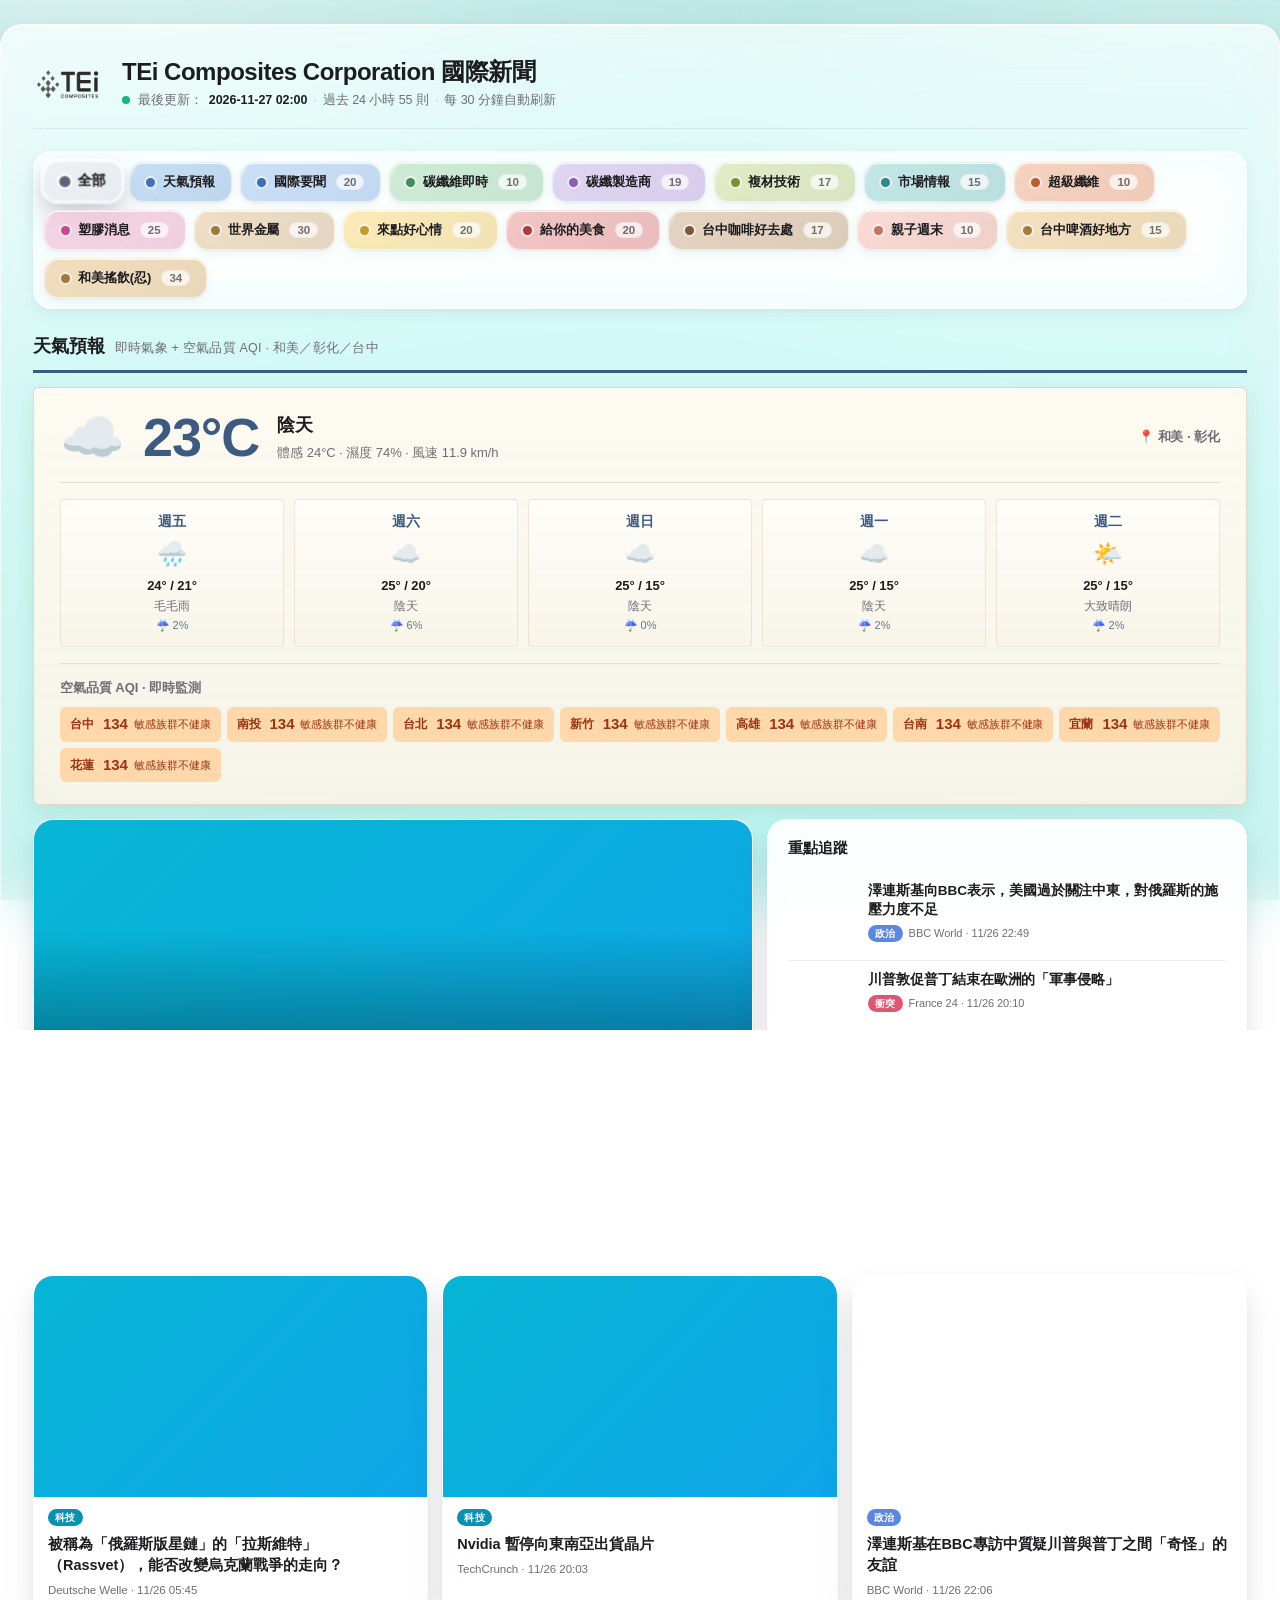
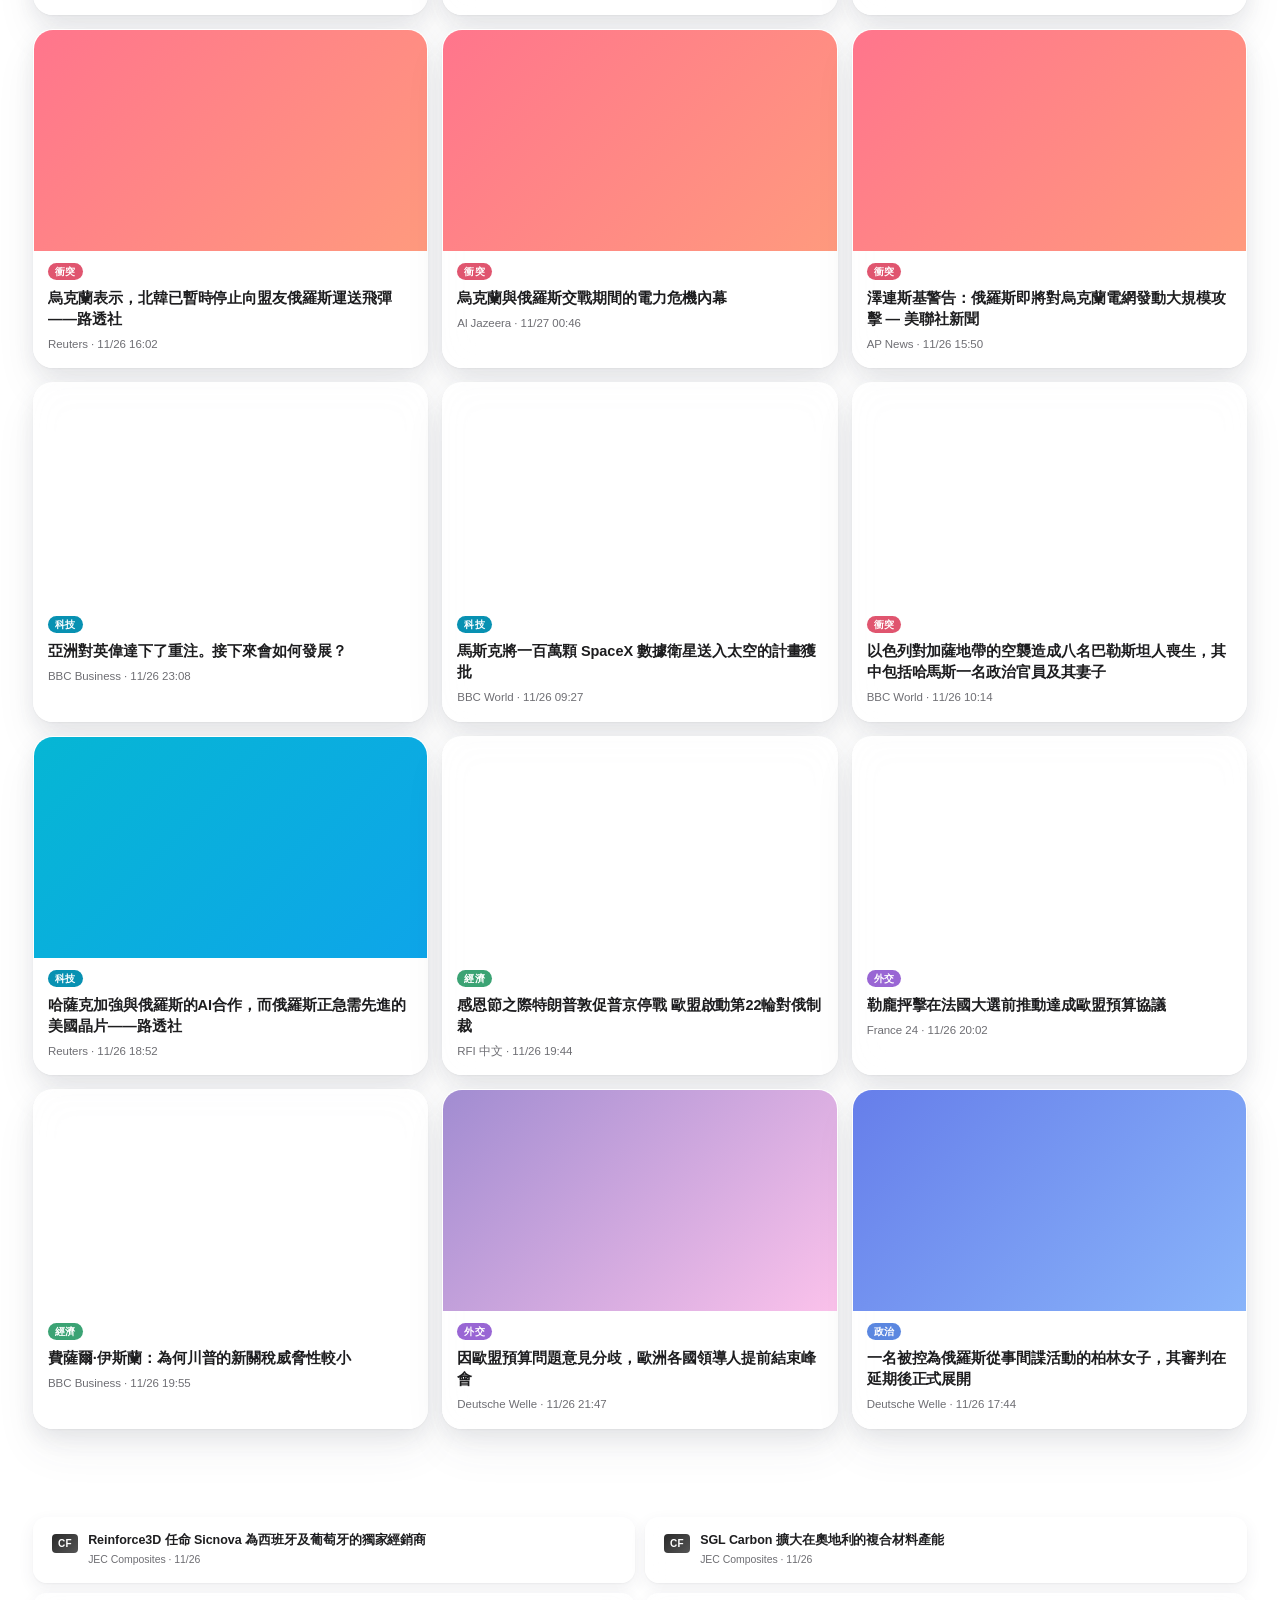
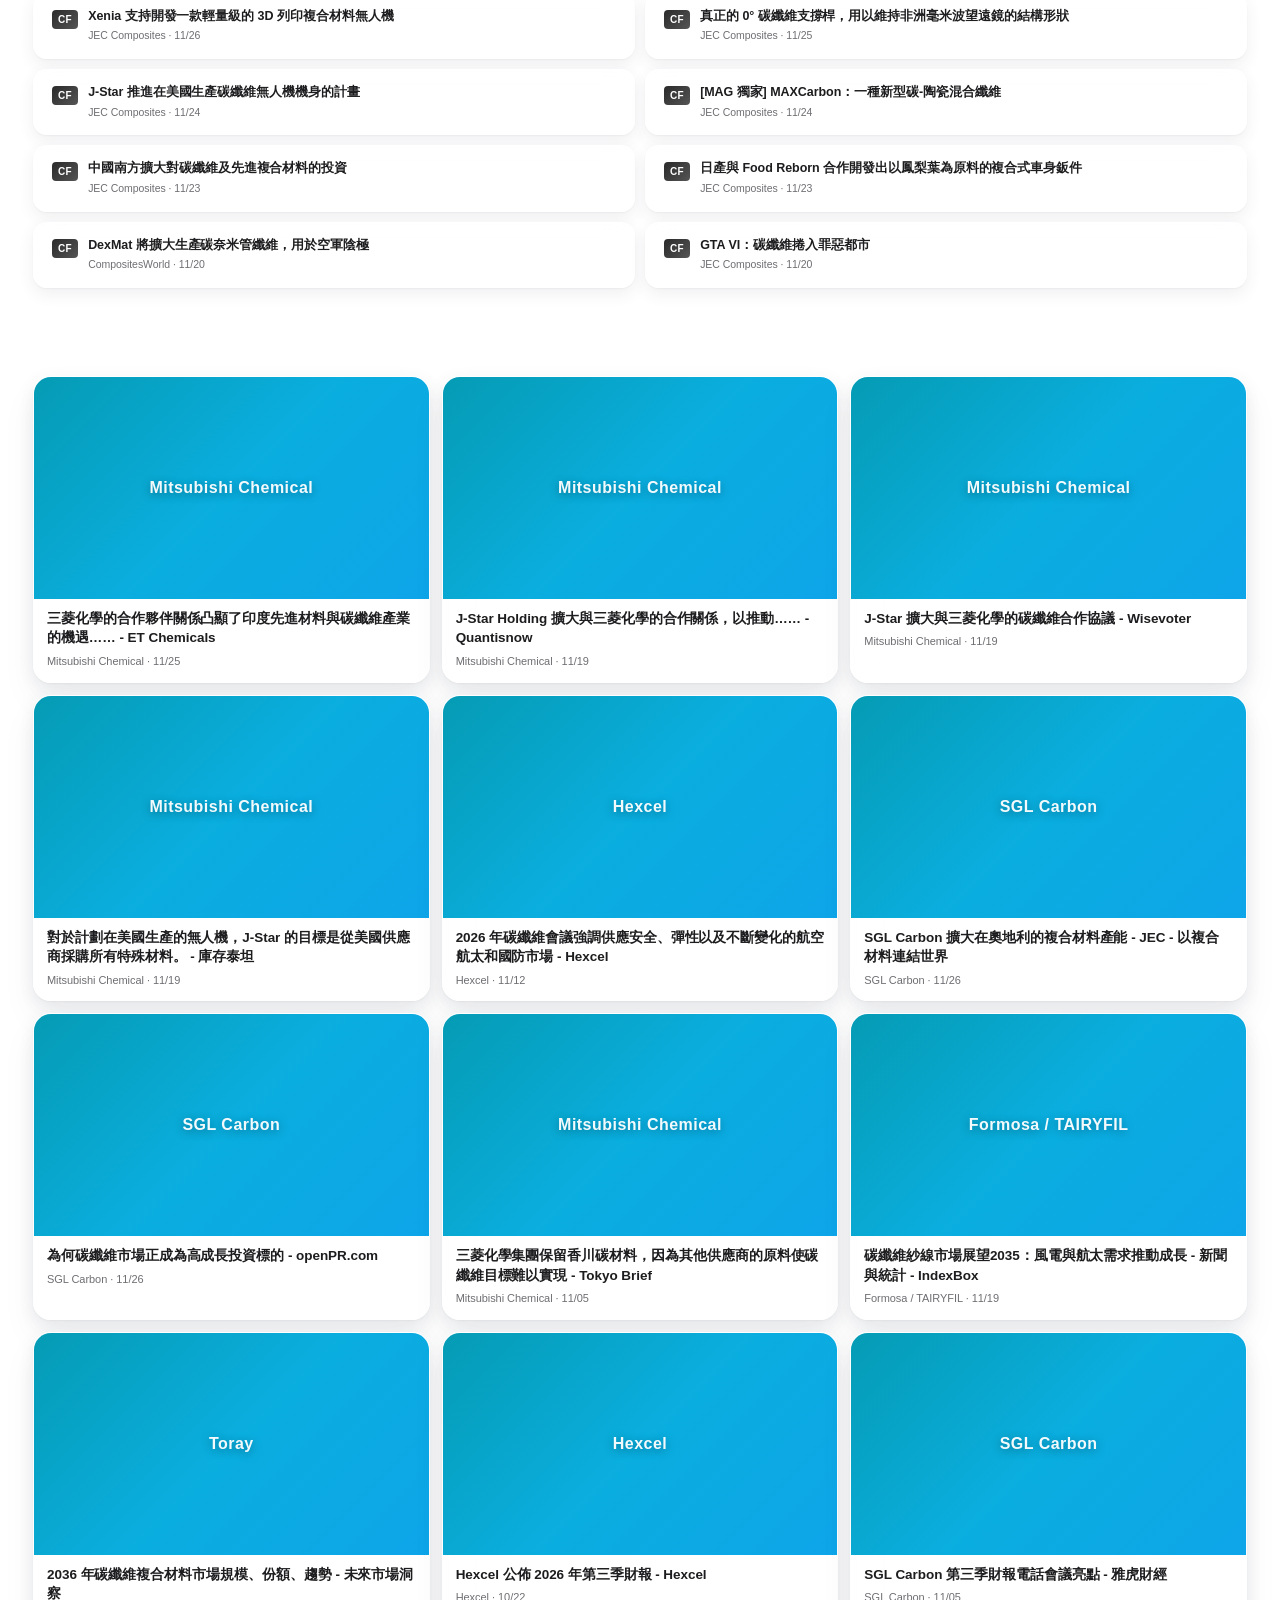
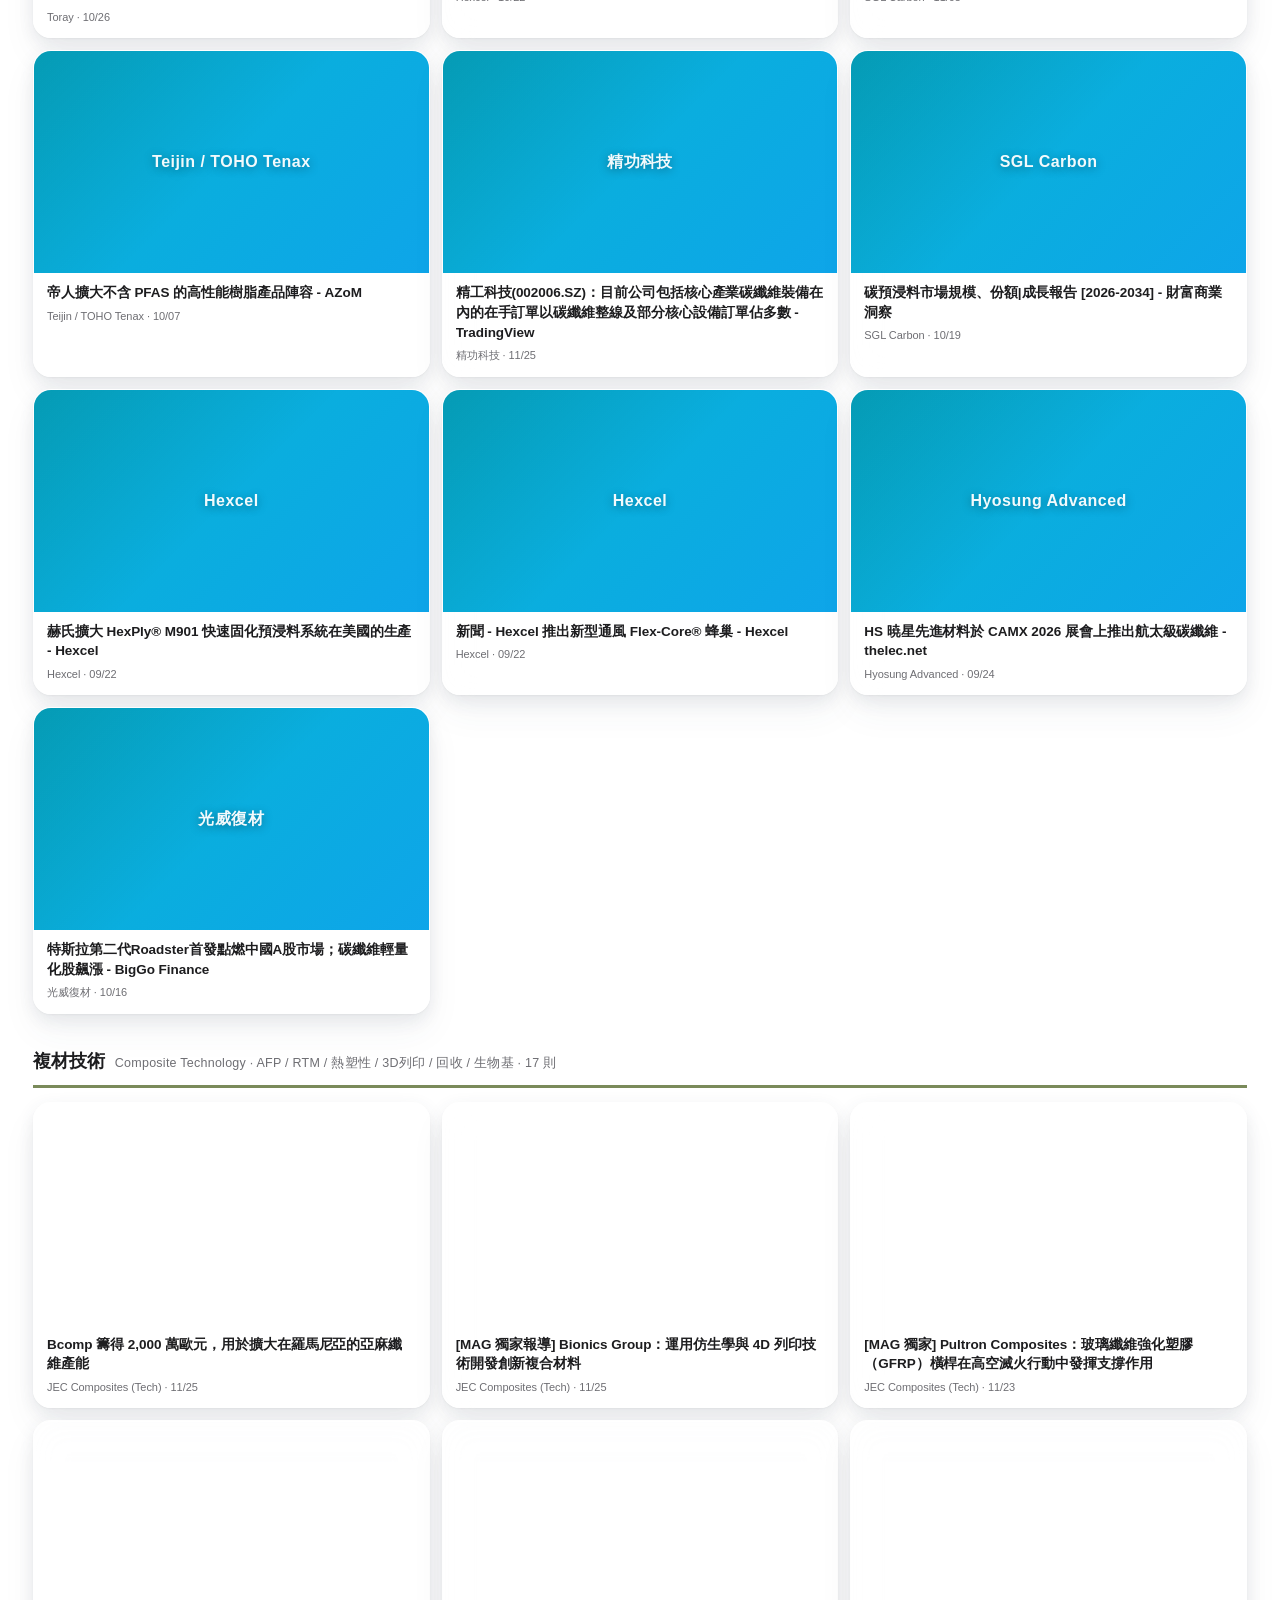
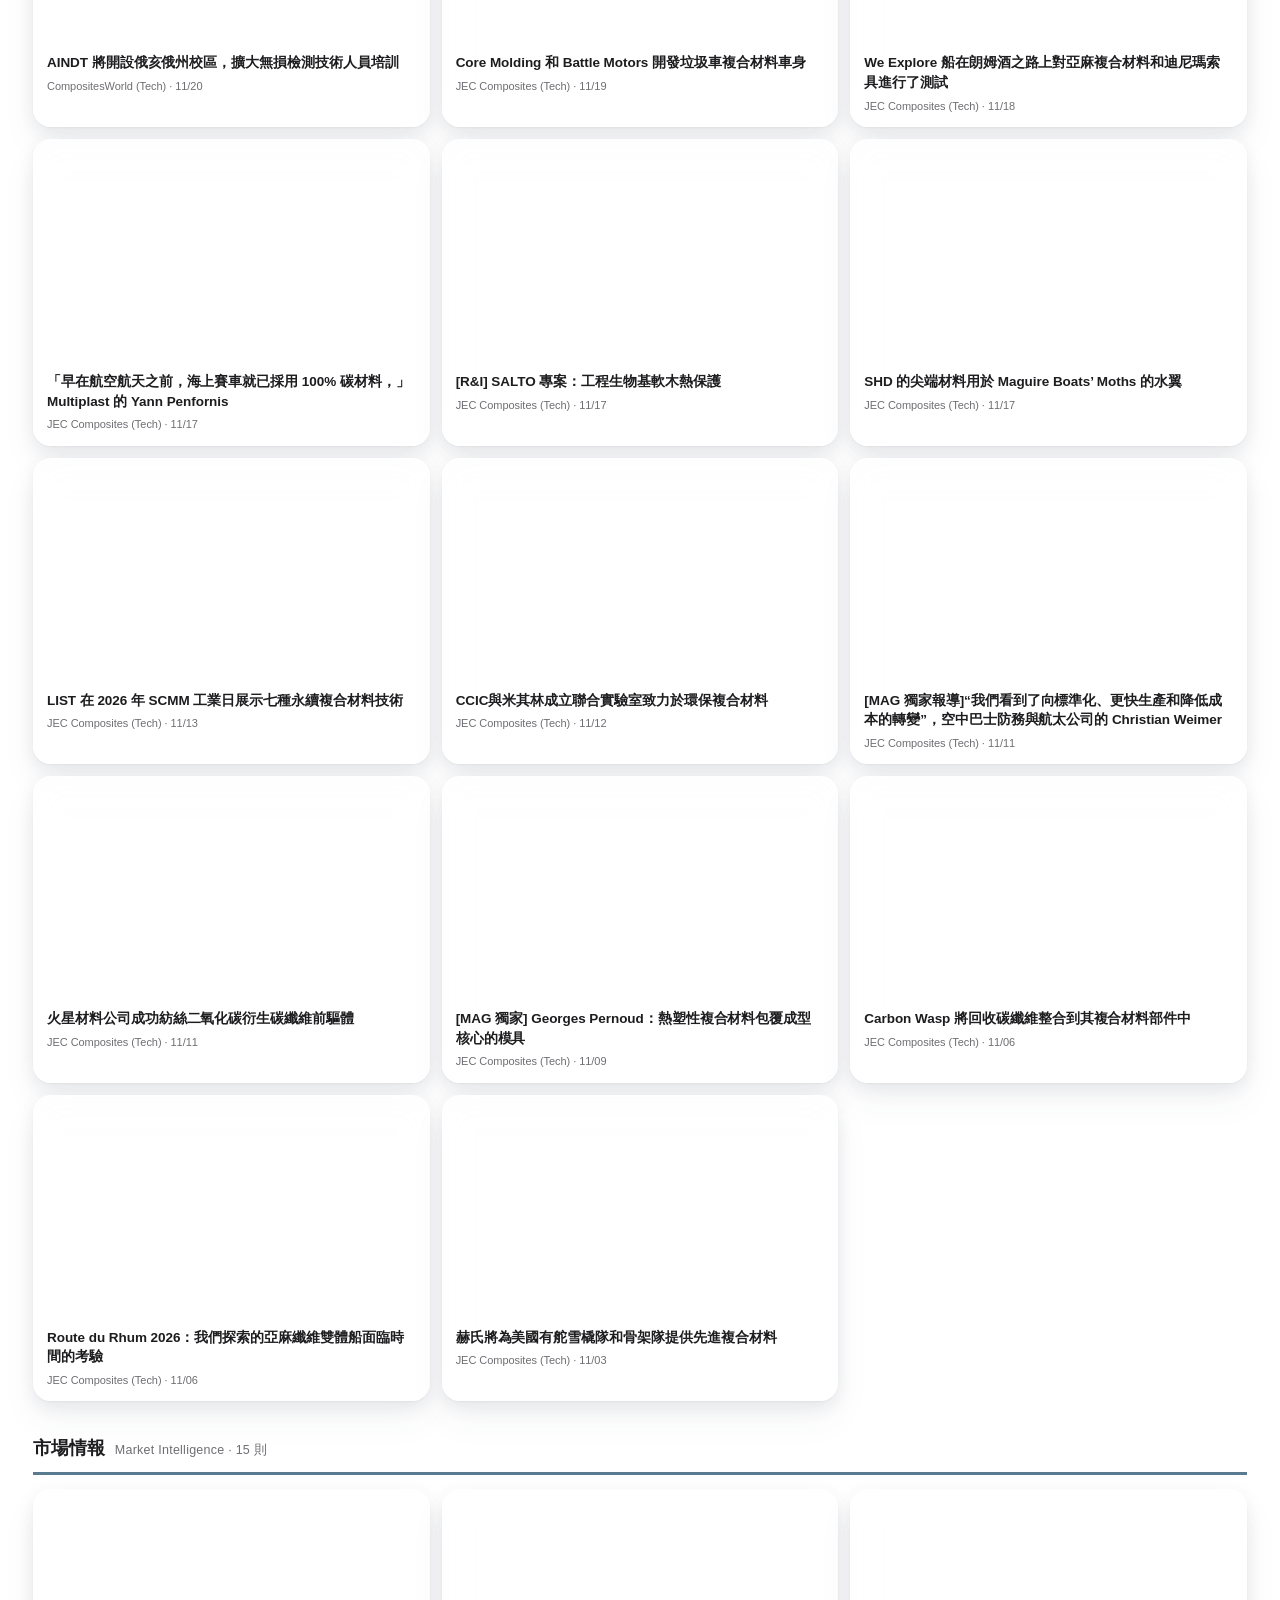
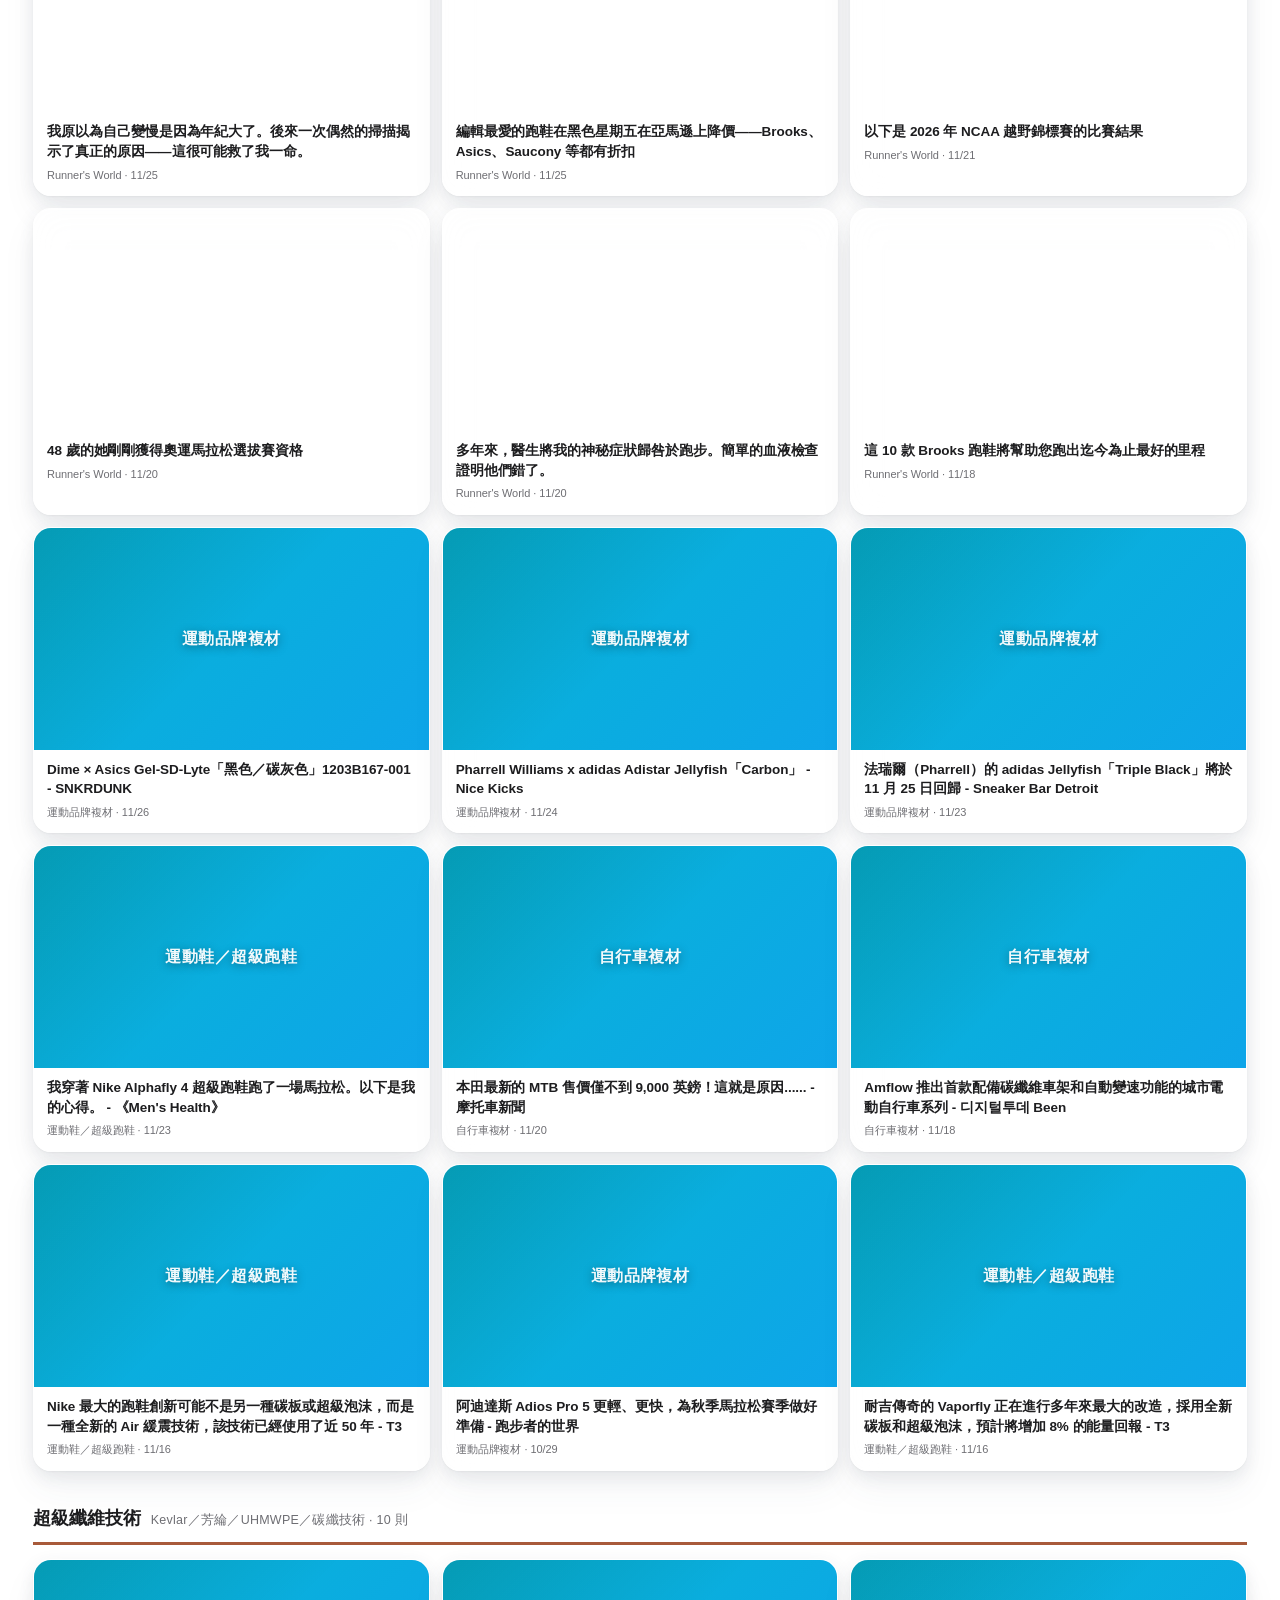
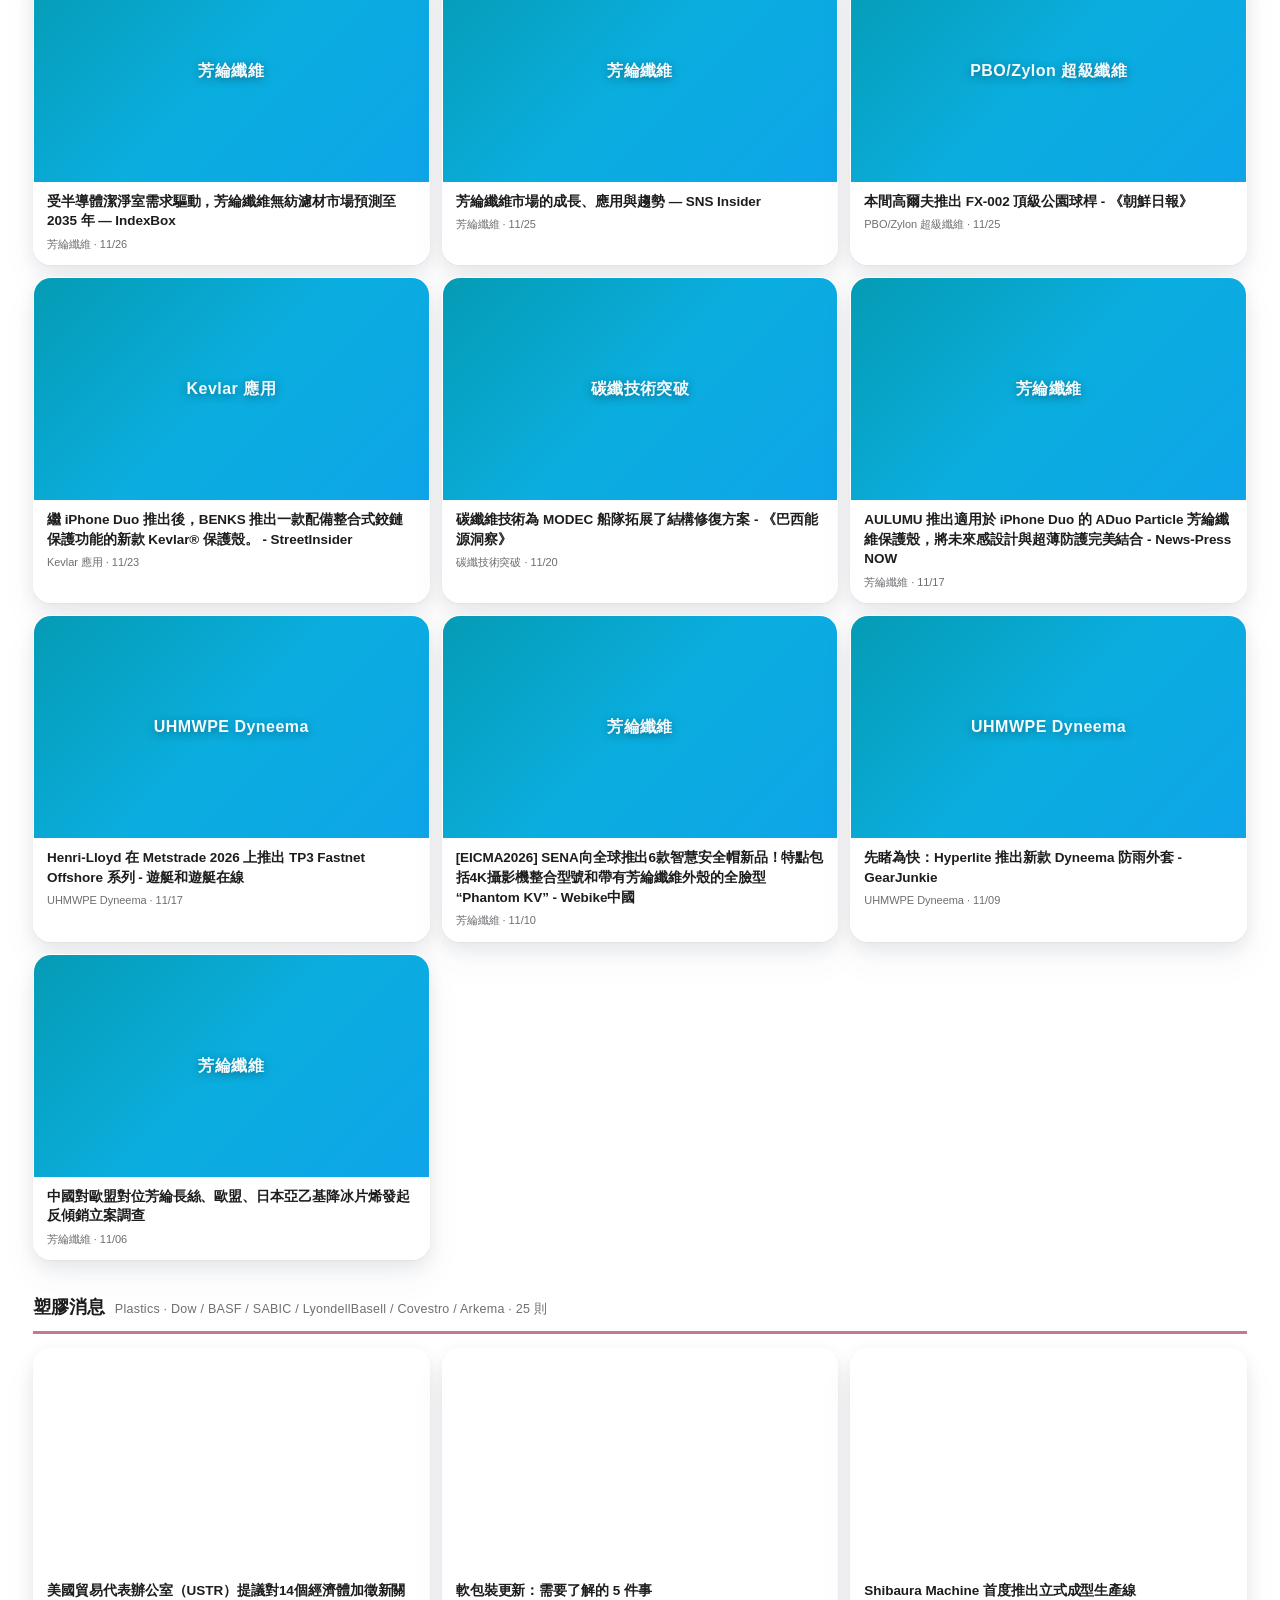
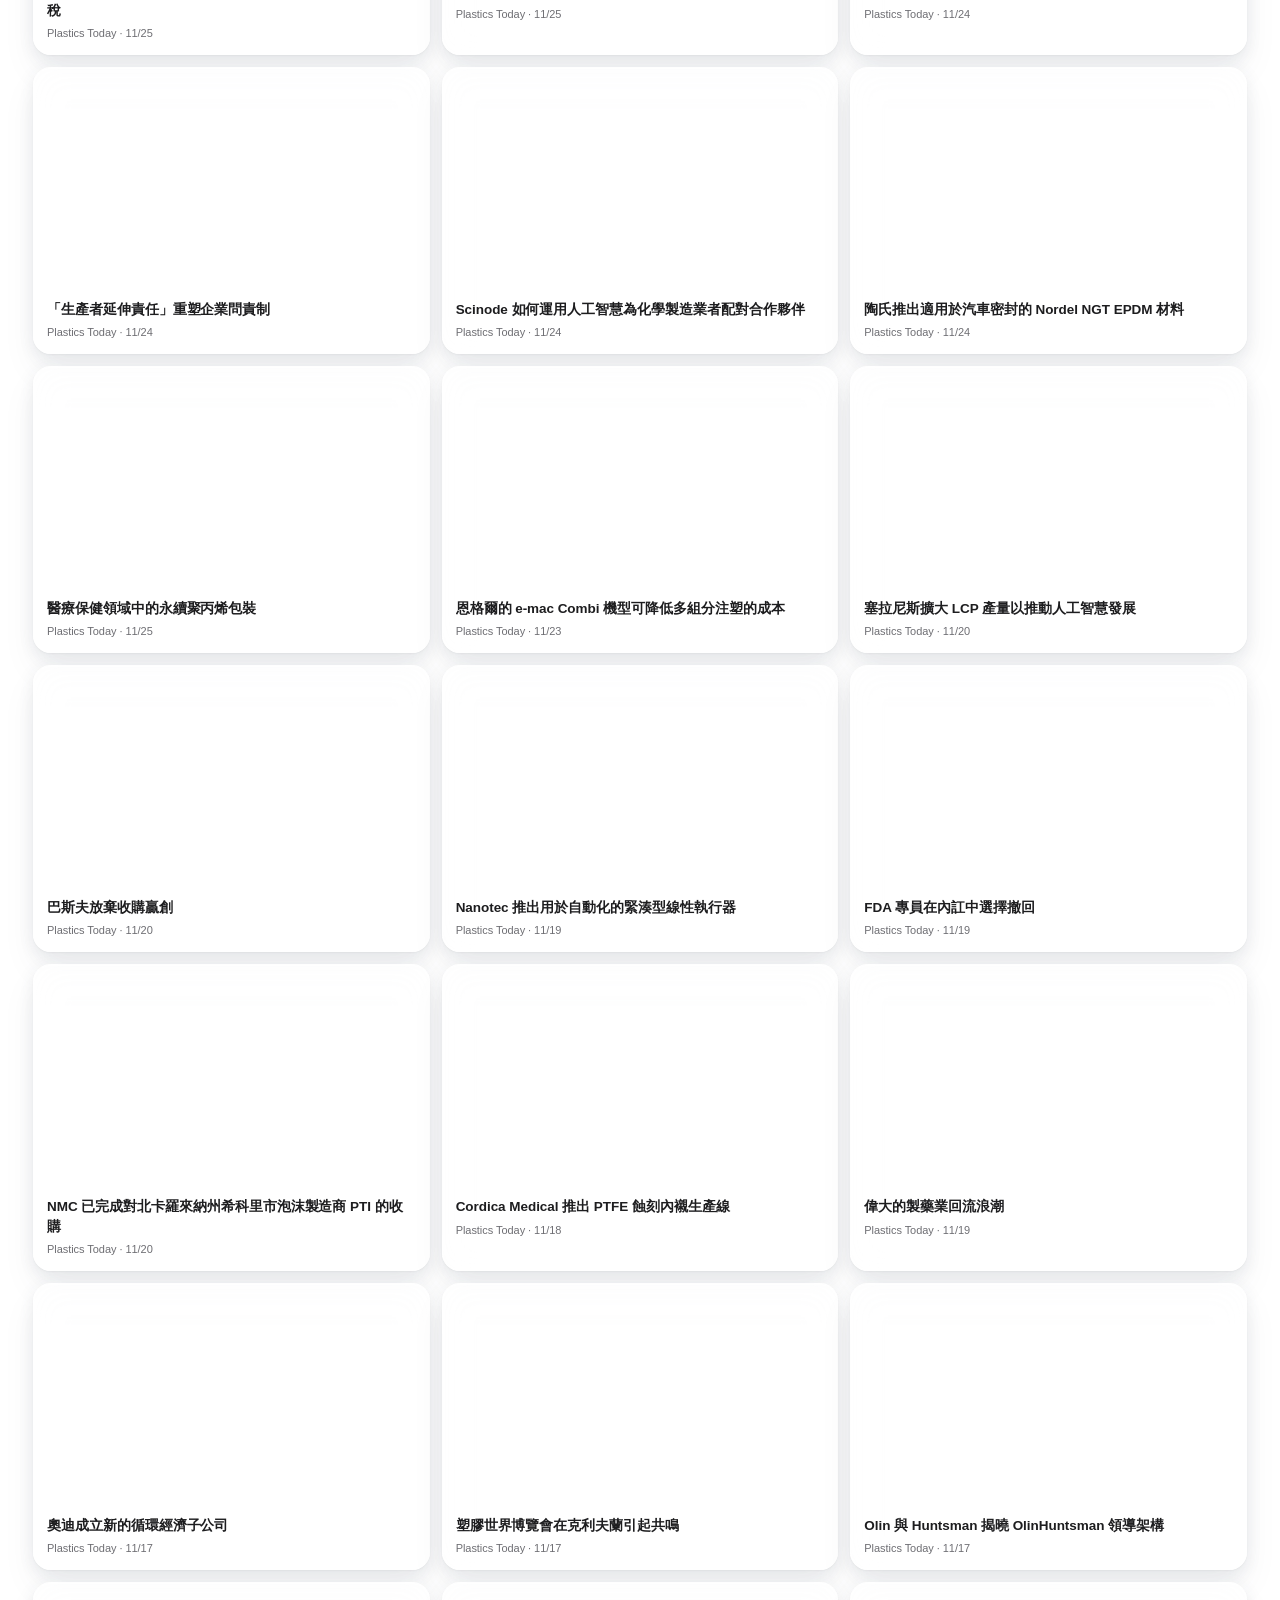
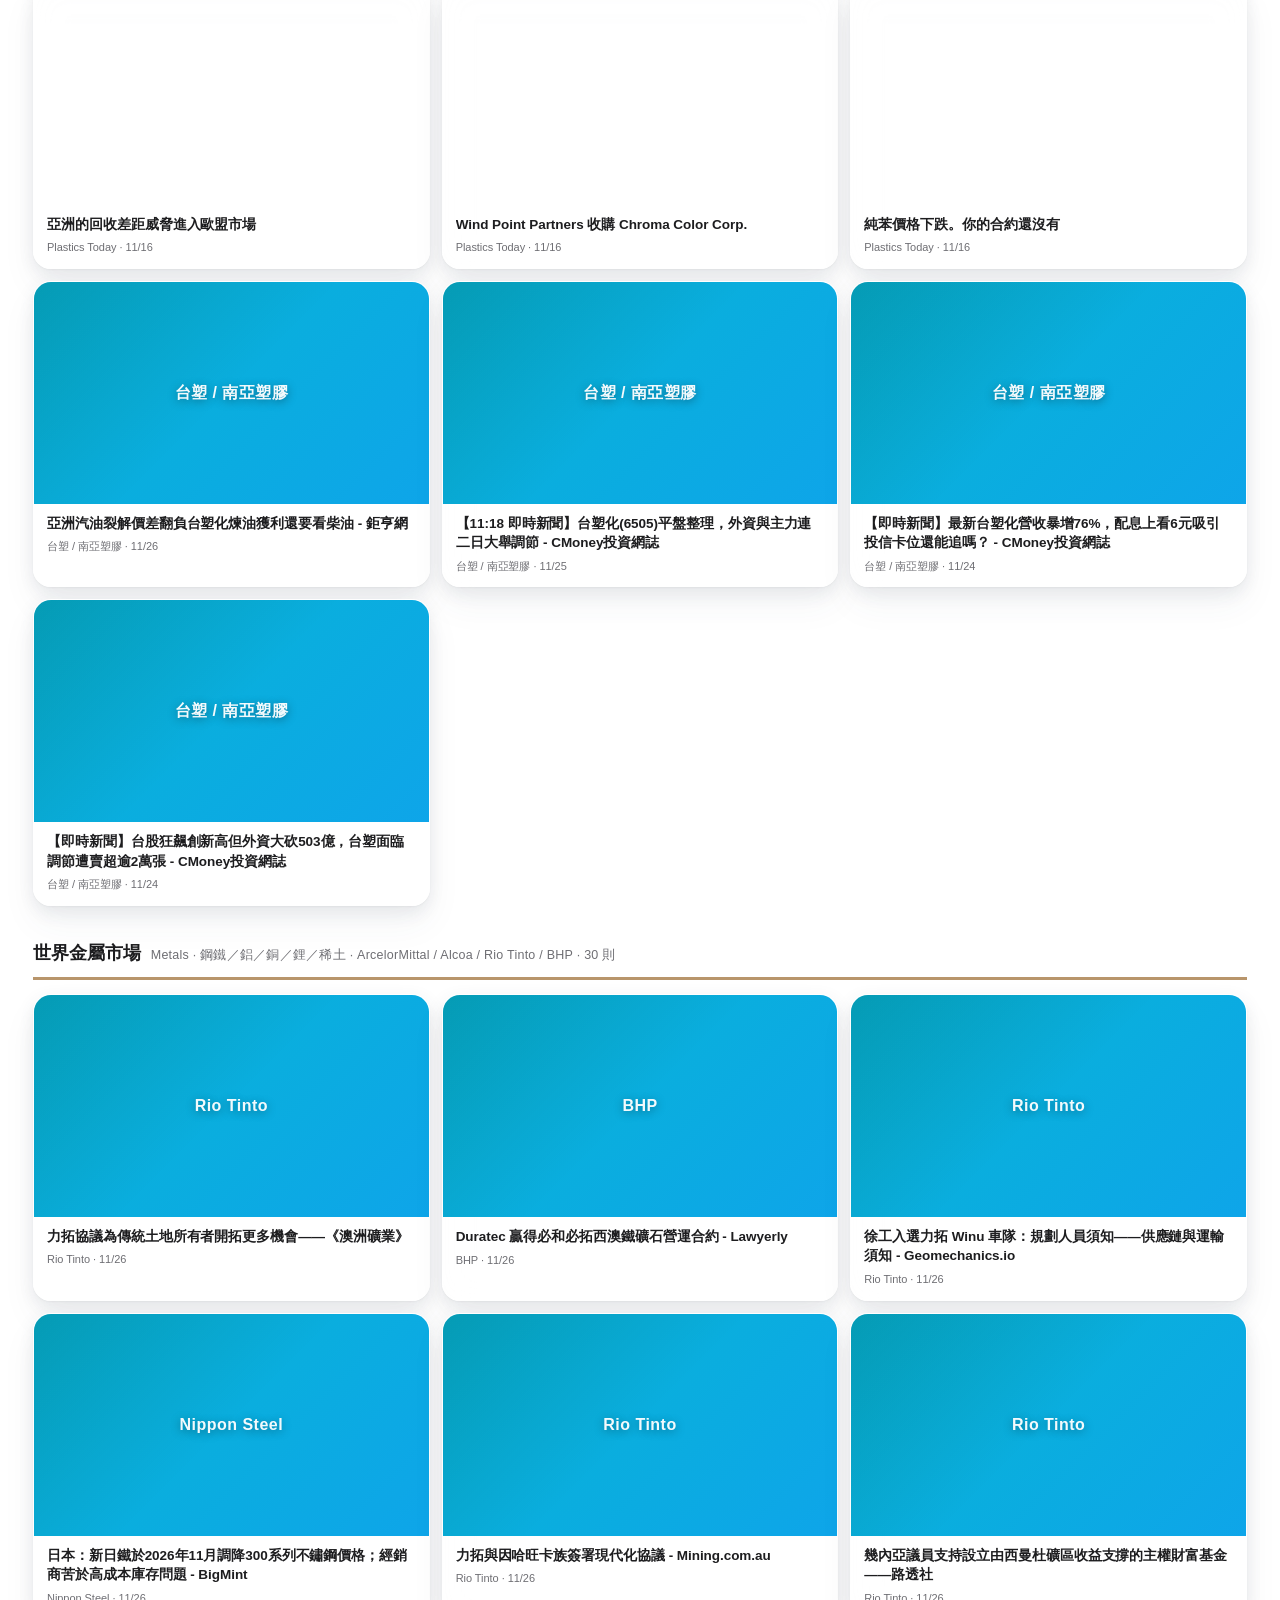
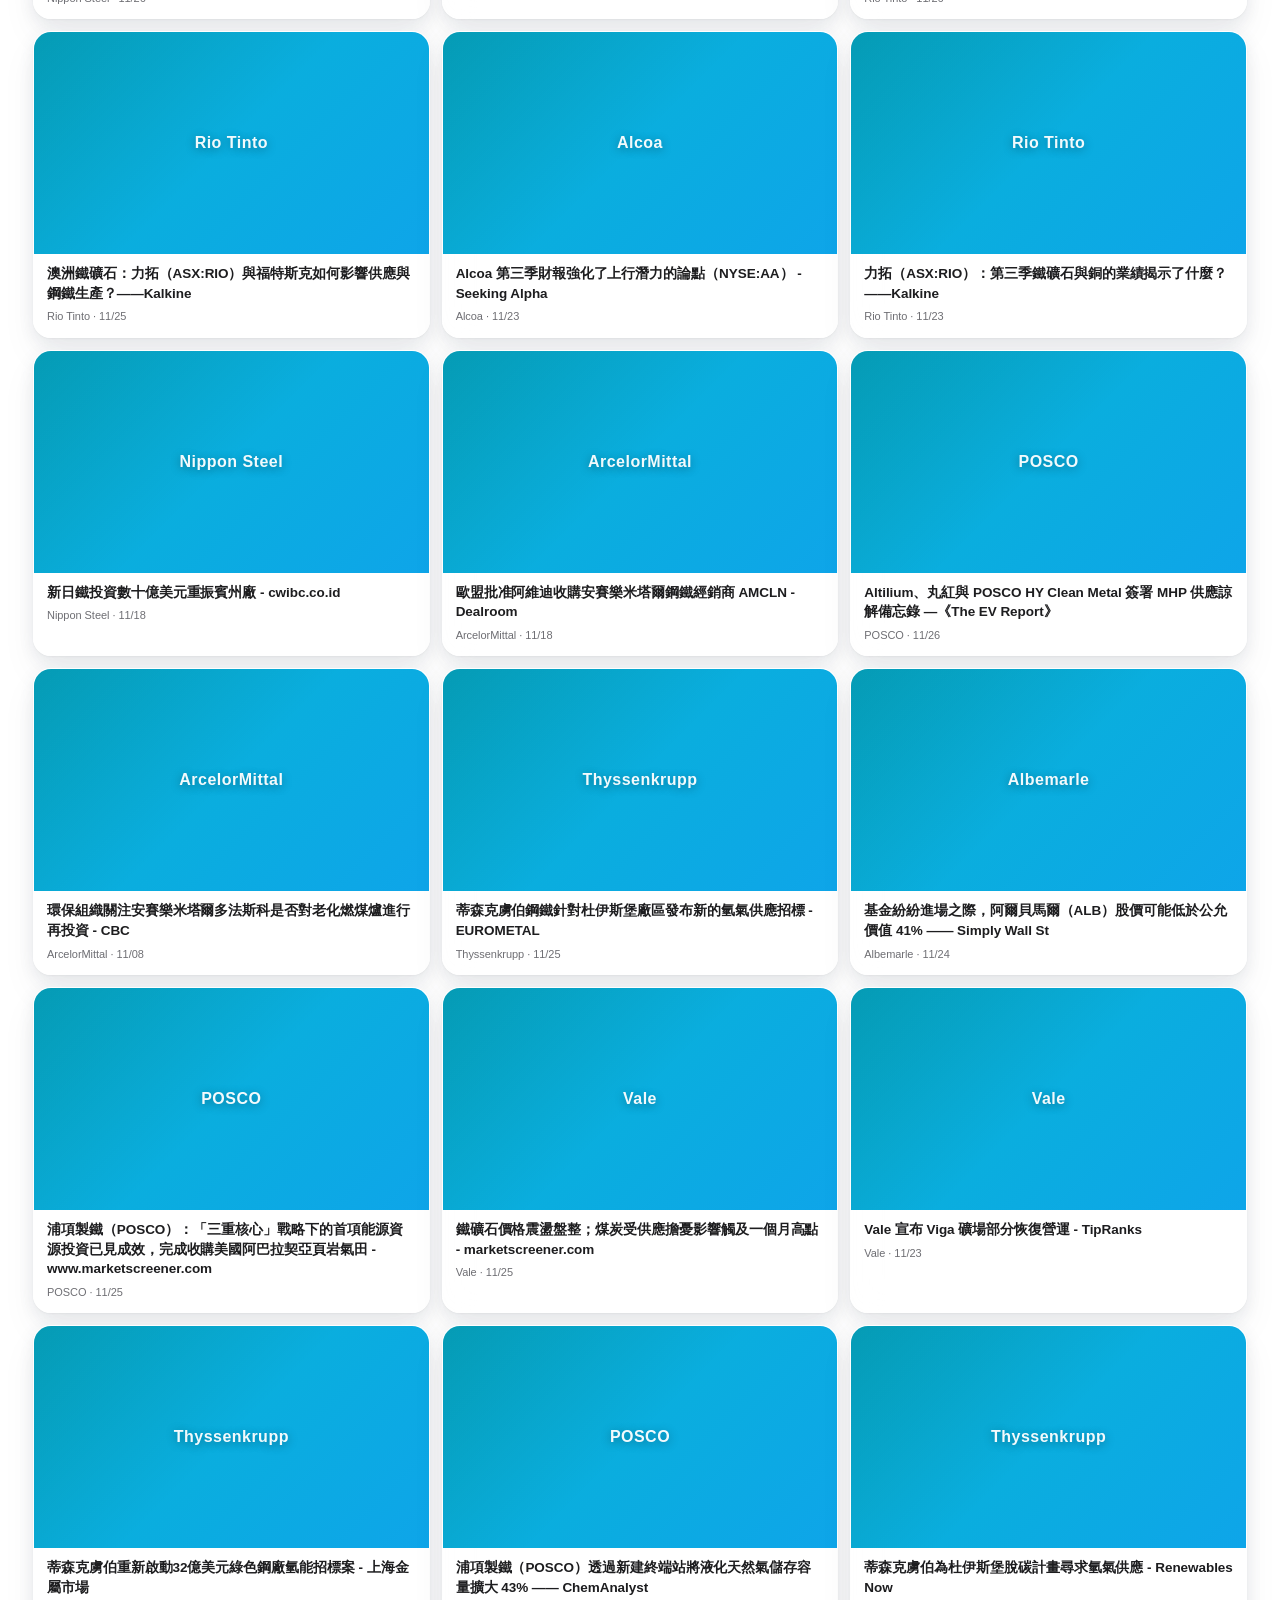
==== commit 58c216f3: "auto-update 2026-11-27 02:00 UTC" ====
--- a/index.html
+++ b/index.html
@@ -9,7 +9,7 @@
 <meta name="apple-mobile-web-app-capable" content="yes">
 <meta name="apple-mobile-web-app-status-bar-style" content="default">
 <meta name="format-detection" content="telephone=no">
-<title>TEi Composites · 國際新聞 · 2026-11-26 18:44</title>
+<title>TEi Composites · 國際新聞 · 2026-11-27 02:00</title>
 <style>
  * { box-sizing: border-box; }
  html, body { overscroll-behavior-y:none; }
@@ -504,7 +504,7 @@
       <h1>TEi Composites Corporation 國際新聞</h1>
       <div class="sub">
         <span class="live-dot" title="每 30 分鐘自動更新"></span>
-        最後更新：<strong>2026-11-26 18:44</strong>
+        最後更新：<strong>2026-11-27 02:00</strong>
         <span class="sub-sep">·</span> 過去 24 小時 55 則
         <span class="sub-sep">·</span> 每 30 分鐘自動刷新
       </div>
@@ -524,8 +524,8 @@
     <button type="button" class="tab" data-tab="metal">世界金屬 <em>30</em></button>
     <button type="button" class="tab" data-tab="fun">來點好心情 <em>20</em></button>
     <button type="button" class="tab" data-tab="food">給你的美食 <em>20</em></button>
-    <button type="button" class="tab" data-tab="local">台中咖啡好去處 <em>18</em></button>
-    <button type="button" class="tab" data-tab="kid">親子週末 <em>8</em></button>
+    <button type="button" class="tab" data-tab="local">台中咖啡好去處 <em>17</em></button>
+    <button type="button" class="tab" data-tab="kid">親子週末 <em>10</em></button>
     <button type="button" class="tab" data-tab="beer">台中啤酒好地方 <em>15</em></button>
     <button type="button" class="tab" data-tab="ren">和美搖飲(忍) <em>34</em></button>
   </nav>
@@ -535,47 +535,47 @@
   <div class="weather-card">
   <div class="weather-current">
     <div class="weather-emoji">☁️</div>
-    <div class="weather-temp">21&deg;C</div>
+    <div class="weather-temp">23&deg;C</div>
     <div class="weather-info">
       <div class="weather-label">陰天</div>
-      <div class="weather-sub">體感 22&deg;C &middot; 濕度 80% &middot; 風速 12.1 km/h</div>
+      <div class="weather-sub">體感 24&deg;C &middot; 濕度 74% &middot; 風速 11.9 km/h</div>
     </div>
     <div class="weather-loc">&#128205; 和美 · 彰化</div>
   </div>
   <div class="weather-forecast"><div class="weather-day">
   <div class="day-name">週五</div>
-  <div class="day-icon">☁️</div>
-  <div class="day-temp">26&deg; / 20&deg;</div>
-  <div class="day-label">陰天</div>
-  <div class="day-rain">&#x2614; 4%</div>
+  <div class="day-icon">🌧️</div>
+  <div class="day-temp">24&deg; / 21&deg;</div>
+  <div class="day-label">毛毛雨</div>
+  <div class="day-rain">&#x2614; 2%</div>
 </div><div class="weather-day">
   <div class="day-name">週六</div>
   <div class="day-icon">☁️</div>
   <div class="day-temp">25&deg; / 20&deg;</div>
   <div class="day-label">陰天</div>
-  <div class="day-rain">&#x2614; 0%</div>
+  <div class="day-rain">&#x2614; 6%</div>
 </div><div class="weather-day">
   <div class="day-name">週日</div>
   <div class="day-icon">☁️</div>
-  <div class="day-temp">26&deg; / 16&deg;</div>
+  <div class="day-temp">25&deg; / 15&deg;</div>
   <div class="day-label">陰天</div>
   <div class="day-rain">&#x2614; 0%</div>
 </div><div class="weather-day">
   <div class="day-name">週一</div>
-  <div class="day-icon">🌤️</div>
+  <div class="day-icon">☁️</div>
   <div class="day-temp">25&deg; / 15&deg;</div>
-  <div class="day-label">局部多雲</div>
-  <div class="day-rain">&#x2614; 0%</div>
+  <div class="day-label">陰天</div>
+  <div class="day-rain">&#x2614; 2%</div>
 </div><div class="weather-day">
   <div class="day-name">週二</div>
   <div class="day-icon">🌤️</div>
-  <div class="day-temp">25&deg; / 17&deg;</div>
+  <div class="day-temp">25&deg; / 15&deg;</div>
   <div class="day-label">大致晴朗</div>
-  <div class="day-rain">&#x2614; 0%</div>
+  <div class="day-rain">&#x2614; 2%</div>
 </div></div>
   <div class="aqi-section">
     <h3>空氣品質 AQI &middot; 即時監測</h3>
-    <div class="aqi-list"><div class="aqi-row aqi-moderate"><span class="site">台中</span><strong>82</strong><span class="status">普通</span></div><div class="aqi-row aqi-moderate"><span class="site">南投</span><strong>82</strong><span class="status">普通</span></div><div class="aqi-row aqi-moderate"><span class="site">台北</span><strong>82</strong><span class="status">普通</span></div><div class="aqi-row aqi-moderate"><span class="site">新竹</span><strong>82</strong><span class="status">普通</span></div><div class="aqi-row aqi-moderate"><span class="site">高雄</span><strong>82</strong><span class="status">普通</span></div><div class="aqi-row aqi-moderate"><span class="site">台南</span><strong>82</strong><span class="status">普通</span></div><div class="aqi-row aqi-moderate"><span class="site">宜蘭</span><strong>82</strong><span class="status">普通</span></div><div class="aqi-row aqi-moderate"><span class="site">花蓮</span><strong>82</strong><span class="status">普通</span></div></div>
+    <div class="aqi-list"><div class="aqi-row aqi-unhealthy-sg"><span class="site">台中</span><strong>134</strong><span class="status">敏感族群不健康</span></div><div class="aqi-row aqi-unhealthy-sg"><span class="site">南投</span><strong>134</strong><span class="status">敏感族群不健康</span></div><div class="aqi-row aqi-unhealthy-sg"><span class="site">台北</span><strong>134</strong><span class="status">敏感族群不健康</span></div><div class="aqi-row aqi-unhealthy-sg"><span class="site">新竹</span><strong>134</strong><span class="status">敏感族群不健康</span></div><div class="aqi-row aqi-unhealthy-sg"><span class="site">高雄</span><strong>134</strong><span class="status">敏感族群不健康</span></div><div class="aqi-row aqi-unhealthy-sg"><span class="site">台南</span><strong>134</strong><span class="status">敏感族群不健康</span></div><div class="aqi-row aqi-unhealthy-sg"><span class="site">宜蘭</span><strong>134</strong><span class="status">敏感族群不健康</span></div><div class="aqi-row aqi-unhealthy-sg"><span class="site">花蓮</span><strong>134</strong><span class="status">敏感族群不健康</span></div></div>
   </div>
 </div>
 </section>
@@ -583,90 +583,90 @@
   <section class="hero-row" data-group="main">
     <details class="card hero">
   <summary>
-    <div class="hero-img" style="background:linear-gradient(135deg,#43cea2 0%,#6ee7b7 100%);background-image:url('https://s.rfi.fr/media/display/0da2451a-0ad2-11ea-9fc7-005056a98db9/w:1024/p:16x9/fa_guo_bao_zhi_zhai_yao_wb15399-rfi-cn-20100304_cartouche.jpg');background-size:cover;background-position:center;background-repeat:no-repeat;"></div>
+    <div class="hero-img" style="background:linear-gradient(135deg,#06b6d4 0%,#0ea5e9 100%);"></div>
     <div class="hero-overlay"></div>
     <div class="hero-caption">
       <div class="tags">
-        <span class="tag" style="background:#3ba374">經濟</span>
+        <span class="tag" style="background:#0891b2">科技</span>
       </div>
-      <h2>《費加羅報》：中國在特朗普的幫助下試圖孤立日本</h2>
-      <div class="meta">RFI 中文 · 11/26 13:25</div>
-    </div>
-  </summary>
-  <div class="detail">
-    <p>26日出版的法國全國性大報特別關注的國內國際話題有：歐盟圍繞2028-2034七年預算案的討論以及圍繞是否繼續向烏克蘭提供財政支持議題的內部分歧、美國特朗普政府對貿易夥伴推出的新一波關稅措施、西班牙在圍繞住房危機的社會緊張關係背景下的立法選舉、比亞迪汽車可能通過企業收購登陸法國引發的廣泛關注、伊朗政權進一步升級對社會的控制的努力、法國總統競選爭奪背景下的全國市長大會、等等。關於中國，《回聲報》刊登文章，關註上海市委書記陳吉寧落馬的消息。《費加羅報》刊登文章，聚焦一周前落幕的亞太經合組織深圳峰會上，中國國家主席習近平孤立日本首相的努力，認為這項努力得到了特朗普的幫助。該報深圳特派記者Sébastien Falletti 的文章也特別介紹日本軟實力對中國政府的民族主義敘事的挑戰。</p>
-    <a class="read-more" href="https://www.rfi.fr/tw/%E5%B0%88%E6%AC%84%E6%AA%A2%E7%B4%A2/%E6%B3%95%E5%9C%8B%E5%A0%B1%E7%B4%99%E6%91%98%E8%A6%81/20261126-%E8%B2%BB%E5%8A%A0%E7%BE%85%E5%A0%B1-%E4%B8%AD%E5%9C%8B%E5%9C%A8%E7%89%B9%E6%9C%97%E6%99%AE%E7%9A%84%E5%B9%AB%E5%8A%A9%E4%B8%8B%E8%A9%A6%E5%9C%96%E5%AD%A4%E7%AB%8B%E6%97%A5%E6%9C%AC" target="_blank" rel="noopener" title="在 Chrome／Edge 可右鍵選『翻譯成中文』">閱讀完整報導 →</a>
+      <h2>以色列空襲造成加薩10人死亡，伊朗無人機在科威特擊斃2名義大利人，以及其他中東新聞——美聯社</h2>
+      <div class="meta">AP News · 11/26 20:09</div>
+    </div>
+  </summary>
+  <div class="detail">
+    <p>以色列空襲造成加薩10人死亡，伊朗無人機在科威特擊斃2名義大利人，以及其他中東新聞 美聯社</p>
+    <a class="read-more" href="https://news.google.com/rss/articles/[base64]?oc=5" target="_blank" rel="noopener" title="在 Chrome／Edge 可右鍵選『翻譯成中文』">閱讀完整報導 →</a>
   </div>
 </details>
     <aside class="card list">
   <h3>重點追蹤</h3>
   <details class="list-item">
   <summary>
-    <div class="list-thumb" style="background:linear-gradient(135deg,#06b6d4 0%,#0ea5e9 100%);"></div>
+    <div class="list-thumb" style="background:linear-gradient(135deg,#667eea 0%,#89b4fa 100%);background-image:url('https://ichef.bbci.co.uk/ace/standard/240/cpsprodpb/20f7/live/d0e75f10-e9e6-11f1-ab41-f1f84c0c758a.jpg');background-size:cover;background-position:center;background-repeat:no-repeat;"></div>
     <div class="list-caption">
-      <h4>被稱為「俄羅斯版星鏈」的「拉斯維特」（Rassvet），能否改變烏克蘭戰爭的走向？</h4>
+      <h4>澤連斯基向BBC表示，美國過於關注中東，對俄羅斯的施壓力度不足</h4>
+      <div class="meta">
+        <span class="tag tiny" style="background:#5b87e0">政治</span>
+        BBC World · 11/26 22:49
+      </div>
+    </div>
+  </summary>
+  <div class="detail">
+    <p>烏克蘭總統對美國表達不滿，並表示川普將弗拉基米爾·普丁稱為朋友一事「很奇怪」。</p>
+    <div class="read-more-group">
+  <a class="read-more" href="https://translate.google.com/translate?sl=auto&amp;tl=zh-TW&amp;u=https%3A%2F%2Fwww.bbc.co.uk%2Fnews%2Farticles%2Fc820q9wgrpyyo%3Fat_medium%3DRSS%26at_campaign%3Drss" target="_blank" rel="noopener">閱讀完整報導 (繁中) →</a>
+  <a class="read-more-alt" href="https://www.bbc.co.uk/news/articles/c820q9wgrpyyo?at_medium=RSS&amp;at_campaign=rss" target="_blank" rel="noopener" title="若翻譯版被網站封鎖，可點此看英文原文。在 Chrome／Edge 瀏覽器可右鍵選「翻譯成中文」使用瀏覽器內建翻譯（不經代理、不被擋）">原文</a>
+</div>
+  </div>
+</details><details class="list-item">
+  <summary>
+    <div class="list-thumb" style="background:linear-gradient(135deg,#ff758c 0%,#ff9a7e 100%);background-image:url('https://s.france24.com/media/display/d6c3707a-e9d4-11f1-8cb6-174dac1c1bf0/w:1024/p:16x9/EN-20261126-200333-200843-CS.jpg');background-size:cover;background-position:center;background-repeat:no-repeat;"></div>
+    <div class="list-caption">
+      <h4>川普敦促普丁結束在歐洲的「軍事侵略」</h4>
+      <div class="meta">
+        <span class="tag tiny" style="background:#e0556f">衝突</span>
+        France 24 · 11/26 20:10
+      </div>
+    </div>
+  </summary>
+  <div class="detail">
+    <p>美國總統唐納德·川普週四表示，他已要求弗拉基米爾·普京「撤回針對歐洲的所有軍事侵略」，這顯示他對這位俄羅斯領導人的語氣有所轉變——就在一週前，他還稱普京為朋友。 川普表示，他上週在中國與普丁會面時提出了這項要求，並補充說，他認為這將有助於達成一項協議，以結束莫斯科在烏克蘭的旷日持久戰爭。這位美國領導人的言論發表於他於佛羅里達州接待北約秘書長馬克·呂特（Mark Rutte）的隔天；會後兩人發表聯合聲明，呼籲俄羅斯不要擴大烏克蘭戰爭。 法國24台國際事務編輯凱斯……</p>
+    <div class="read-more-group">
+  <a class="read-more" href="https://translate.google.com/translate?sl=auto&amp;tl=zh-TW&amp;u=https%3A%2F%2Fwww.france24.com%2Fen%2Ftrump-urges-putin-to-end-military-aggression-in-europe" target="_blank" rel="noopener">閱讀完整報導 (繁中) →</a>
+  <a class="read-more-alt" href="https://www.france24.com/en/trump-urges-putin-to-end-military-aggression-in-europe" target="_blank" rel="noopener" title="若翻譯版被網站封鎖，可點此看英文原文。在 Chrome／Edge 瀏覽器可右鍵選「翻譯成中文」使用瀏覽器內建翻譯（不經代理、不被擋）">原文</a>
+</div>
+  </div>
+</details><details class="list-item">
+  <summary>
+    <div class="list-thumb" style="background:linear-gradient(135deg,#43cea2 0%,#6ee7b7 100%);background-image:url('https://s.rfi.fr/media/display/0da2451a-0ad2-11ea-9fc7-005056a98db9/w:1024/p:16x9/fa_guo_bao_zhi_zhai_yao_wb15399-rfi-cn-20100304_cartouche.jpg');background-size:cover;background-position:center;background-repeat:no-repeat;"></div>
+    <div class="list-caption">
+      <h4>《費加羅報》：中國在特朗普的幫助下試圖孤立日本</h4>
+      <div class="meta">
+        <span class="tag tiny" style="background:#3ba374">經濟</span>
+        RFI 中文 · 11/26 13:25
+      </div>
+    </div>
+  </summary>
+  <div class="detail">
+    <p>26日出版的法國全國性大報特別關注的國內國際話題有：歐盟圍繞2028-2034七年預算案的討論以及圍繞是否繼續向烏克蘭提供財政支持議題的內部分歧、美國特朗普政府對貿易夥伴推出的新一波關稅措施、西班牙在圍繞住房危機的社會緊張關係背景下的立法選舉、比亞迪汽車可能通過企業收購登陸法國引發的廣泛關注、伊朗政權進一步升級對社會的控制的努力、法國總統競選爭奪背景下的全國市長大會、等等。關於中國，《回聲報》刊登文章，關註上海市委書記陳吉寧落馬的消息。《費加羅報》刊登文章，聚焦一周前落幕的亞太經合組織深圳峰會上，中國國家主席習近平孤立日本首相的努力，認為這項努力得到了特朗普的幫助。該報深圳特派記者Sébastien Falletti 的文章也特別介紹日本軟實力對中國政府的民族主義敘事的挑戰。</p>
+    <a class="read-more" href="https://www.rfi.fr/tw/%E5%B0%88%E6%AC%84%E6%AA%A2%E7%B4%A2/%E6%B3%95%E5%9C%8B%E5%A0%B1%E7%B4%99%E6%91%98%E8%A6%81/20261126-%E8%B2%BB%E5%8A%A0%E7%BE%85%E5%A0%B1-%E4%B8%AD%E5%9C%8B%E5%9C%A8%E7%89%B9%E6%9C%97%E6%99%AE%E7%9A%84%E5%B9%AB%E5%8A%A9%E4%B8%8B%E8%A9%A6%E5%9C%96%E5%AD%A4%E7%AB%8B%E6%97%A5%E6%9C%AC" target="_blank" rel="noopener" title="在 Chrome／Edge 可右鍵選『翻譯成中文』">閱讀完整報導 →</a>
+  </div>
+</details><details class="list-item">
+  <summary>
+    <div class="list-thumb" style="background:linear-gradient(135deg,#06b6d4 0%,#0ea5e9 100%);background-image:url('https://s.france24.com/media/display/a2393400-e9e0-11f1-93c6-174dac1c1bf0/w:1024/p:16x9/capture-10efea26.jpg');background-size:cover;background-position:center;background-repeat:no-repeat;"></div>
+    <div class="list-caption">
+      <h4>西班牙的德·科斯獲選為下一任歐洲央行行長</h4>
       <div class="meta">
         <span class="tag tiny" style="background:#0891b2">科技</span>
-        Deutsche Welle · 11/26 05:45
+        France 24 · 11/26 21:40
       </div>
     </div>
   </summary>
   <div class="detail">
-    <p>SpaceX 的美國「星鏈」（Starlink）衛星系統在對抗俄軍於烏克蘭的行動中發揮了關鍵作用，但目前俄羅斯正研發其對應系統。這對烏克蘭而言意味著什麼？</p>
-    <div class="read-more-group">
-  <a class="read-more" href="https://translate.google.com/translate?sl=auto&amp;tl=zh-TW&amp;u=https%3A%2F%2Fwww.dw.com%2Fen%2Fcan-rassvet-russia-s-starlink-change-the-course-of-the-war-in-ukraine%2Fa-80052579%3Fmaca%3Den-rss-en-all-1573-rdf" target="_blank" rel="noopener">閱讀完整報導 (繁中) →</a>
-  <a class="read-more-alt" href="https://www.dw.com/en/can-rassvet-russia-s-starlink-change-the-course-of-the-war-in-ukraine/a-80052579?maca=en-rss-en-all-1573-rdf" target="_blank" rel="noopener" title="若翻譯版被網站封鎖，可點此看英文原文。在 Chrome／Edge 瀏覽器可右鍵選「翻譯成中文」使用瀏覽器內建翻譯（不經代理、不被擋）">原文</a>
-</div>
-  </div>
-</details><details class="list-item">
-  <summary>
-    <div class="list-thumb" style="background:linear-gradient(135deg,#ff758c 0%,#ff9a7e 100%);"></div>
-    <div class="list-caption">
-      <h4>澤連斯基警告：俄羅斯即將對烏克蘭電網發動大規模攻擊 — 美聯社新聞</h4>
-      <div class="meta">
-        <span class="tag tiny" style="background:#e0556f">衝突</span>
-        AP News · 11/26 15:50
-      </div>
-    </div>
-  </summary>
-  <div class="detail">
-    <p>澤連斯基警告：俄羅斯即將對烏克蘭電網發動大規模攻擊 美聯社</p>
-    <a class="read-more" href="https://news.google.com/rss/articles/[base64]?oc=5" target="_blank" rel="noopener" title="在 Chrome／Edge 可右鍵選『翻譯成中文』">閱讀完整報導 →</a>
-  </div>
-</details><details class="list-item">
-  <summary>
-    <div class="list-thumb" style="background:linear-gradient(135deg,#06b6d4 0%,#0ea5e9 100%);background-image:url('https://s.france24.com/media/display/3d19986a-e9a1-11f1-b83e-1991d4929b54/w:1024/p:16x9/EN-20261126-100718-100911-CS.jpg');background-size:cover;background-position:center;background-repeat:no-repeat;"></div>
-    <div class="list-caption">
-      <h4>莫斯科無人機入侵事件：波蘭將在烏克蘭邊境設立禁飛區</h4>
-      <div class="meta">
-        <span class="tag tiny" style="background:#0891b2">科技</span>
-        France 24 · 11/26 14:19
-      </div>
-    </div>
-  </summary>
-  <div class="detail">
-    <p>波蘭副國防部長週三宣布，該國將於近期在烏克蘭邊境附近設立禁飛區，此前波蘭指稱俄羅斯多次入侵其領空。波蘭支持烏克蘭抵禦俄羅斯近五年的入侵，並多次指控莫斯科企圖透過無人機入侵及其他手段，針對基輔的支持者發動攻擊。</p>
-    <div class="read-more-group">
-  <a class="read-more" href="https://translate.google.com/translate?sl=auto&amp;tl=zh-TW&amp;u=https%3A%2F%2Fwww.france24.com%2Fen%2Fvideo%2F20261126-moscow-drone-incursions-poland-to-create-no-fly-zone-at-ukraine-border" target="_blank" rel="noopener">閱讀完整報導 (繁中) →</a>
-  <a class="read-more-alt" href="https://www.france24.com/en/video/20261126-moscow-drone-incursions-poland-to-create-no-fly-zone-at-ukraine-border" target="_blank" rel="noopener" title="若翻譯版被網站封鎖，可點此看英文原文。在 Chrome／Edge 瀏覽器可右鍵選「翻譯成中文」使用瀏覽器內建翻譯（不經代理、不被擋）">原文</a>
-</div>
-  </div>
-</details><details class="list-item">
-  <summary>
-    <div class="list-thumb" style="background:linear-gradient(135deg,#ff758c 0%,#ff9a7e 100%);background-image:url('https://ichef.bbci.co.uk/ace/standard/240/cpsprodpb/b703/live/54fa7870-e981-11f1-99a1-253766e7ad8b.jpg');background-size:cover;background-position:center;background-repeat:no-repeat;"></div>
-    <div class="list-caption">
-      <h4>以色列對加薩地帶的空襲造成八名巴勒斯坦人喪生，其中包括哈馬斯一名政治官員及其妻子</h4>
-      <div class="meta">
-        <span class="tag tiny" style="background:#e0556f">衝突</span>
-        BBC World · 11/26 10:14
-      </div>
-    </div>
-  </summary>
-  <div class="detail">
-    <p>這起殺人事件是以色列針對其所謂哈馬斯目標所發動的一系列幾乎每天都發生的襲擊中的最新一起。</p>
-    <div class="read-more-group">
-  <a class="read-more" href="https://translate.google.com/translate?sl=auto&amp;tl=zh-TW&amp;u=https%3A%2F%2Fwww.bbc.co.uk%2Fnews%2Farticles%2Fcqvg2n4mzl1jo%3Fat_medium%3DRSS%26at_campaign%3Drss" target="_blank" rel="noopener">閱讀完整報導 (繁中) →</a>
-  <a class="read-more-alt" href="https://www.bbc.co.uk/news/articles/cqvg2n4mzl1jo?at_medium=RSS&amp;at_campaign=rss" target="_blank" rel="noopener" title="若翻譯版被網站封鎖，可點此看英文原文。在 Chrome／Edge 瀏覽器可右鍵選「翻譯成中文」使用瀏覽器內建翻譯（不經代理、不被擋）">原文</a>
+    <p>歐洲領導人已同意提名西班牙央行前行長出任下一任歐洲中央銀行行長。帕布羅·埃爾南德斯·德·科斯將接替即將卸任的克里斯蒂娜·拉加德，此時歐洲央行正面臨應對高通膨、借貸成本及政府債務的壓力。 本集節目還將報導：美國監管機構批准SpaceX將用於資料中心的衛星送入太空，以及美國家庭在感恩節慶祝活動上將面臨更高的開支。</p>
+    <div class="read-more-group">
+  <a class="read-more" href="https://translate.google.com/translate?sl=auto&amp;tl=zh-TW&amp;u=https%3A%2F%2Fwww.france24.com%2Fen%2Fspain-s-de-cos-chosen-as-next-ecb-president" target="_blank" rel="noopener">閱讀完整報導 (繁中) →</a>
+  <a class="read-more-alt" href="https://www.france24.com/en/spain-s-de-cos-chosen-as-next-ecb-president" target="_blank" rel="noopener" title="若翻譯版被網站封鎖，可點此看英文原文。在 Chrome／Edge 瀏覽器可右鍵選「翻譯成中文」使用瀏覽器內建翻譯（不經代理、不被擋）">原文</a>
 </div>
   </div>
 </details>
@@ -675,6 +675,126 @@
 
   <section class="grid" data-group="main">
     <details class="card tile">
+  <summary>
+    <div class="tile-img" style="background:linear-gradient(135deg,#06b6d4 0%,#0ea5e9 100%);"></div>
+    <div class="tile-body">
+      <div class="tags">
+        <span class="tag tiny" style="background:#0891b2">科技</span>
+      </div>
+      <h3>被稱為「俄羅斯版星鏈」的「拉斯維特」（Rassvet），能否改變烏克蘭戰爭的走向？</h3>
+      <div class="meta">Deutsche Welle · 11/26 05:45</div>
+    </div>
+  </summary>
+  <div class="detail">
+    <p>SpaceX 的美國「星鏈」（Starlink）衛星系統在對抗俄軍於烏克蘭的行動中發揮了關鍵作用，但目前俄羅斯正研發其對應系統。這對烏克蘭而言意味著什麼？</p>
+    <div class="read-more-group">
+  <a class="read-more" href="https://translate.google.com/translate?sl=auto&amp;tl=zh-TW&amp;u=https%3A%2F%2Fwww.dw.com%2Fen%2Fcan-rassvet-russia-s-starlink-change-the-course-of-the-war-in-ukraine%2Fa-80052579%3Fmaca%3Den-rss-en-all-1573-rdf" target="_blank" rel="noopener">閱讀完整報導 (繁中) →</a>
+  <a class="read-more-alt" href="https://www.dw.com/en/can-rassvet-russia-s-starlink-change-the-course-of-the-war-in-ukraine/a-80052579?maca=en-rss-en-all-1573-rdf" target="_blank" rel="noopener" title="若翻譯版被網站封鎖，可點此看英文原文。在 Chrome／Edge 瀏覽器可右鍵選「翻譯成中文」使用瀏覽器內建翻譯（不經代理、不被擋）">原文</a>
+</div>
+  </div>
+</details><details class="card tile">
+  <summary>
+    <div class="tile-img" style="background:linear-gradient(135deg,#06b6d4 0%,#0ea5e9 100%);"></div>
+    <div class="tile-body">
+      <div class="tags">
+        <span class="tag tiny" style="background:#0891b2">科技</span>
+      </div>
+      <h3>Nvidia 暫停向東南亞出貨晶片</h3>
+      <div class="meta">TechCrunch · 11/26 20:03</div>
+    </div>
+  </summary>
+  <div class="detail">
+    <p>隨著美國加強努力，以阻止人工智慧晶片流入中國，Nvidia 已要求製造合作夥伴暫停向馬來西亞、新加坡、泰國和印尼出貨伺服器。</p>
+    <div class="read-more-group">
+  <a class="read-more" href="https://translate.google.com/translate?sl=auto&amp;tl=zh-TW&amp;u=https%3A%2F%2Ftechcrunch.com%2F2026%2F11%2F26%2Fnvidia-hits-pause-on-chip-shipments-to-southeast-asia%2F" target="_blank" rel="noopener">閱讀完整報導 (繁中) →</a>
+  <a class="read-more-alt" href="https://techcrunch.com/2026/11/26/nvidia-hits-pause-on-chip-shipments-to-southeast-asia/" target="_blank" rel="noopener" title="若翻譯版被網站封鎖，可點此看英文原文。在 Chrome／Edge 瀏覽器可右鍵選「翻譯成中文」使用瀏覽器內建翻譯（不經代理、不被擋）">原文</a>
+</div>
+  </div>
+</details><details class="card tile">
+  <summary>
+    <div class="tile-img" style="background:linear-gradient(135deg,#667eea 0%,#89b4fa 100%);background-image:url('https://ichef.bbci.co.uk/ace/standard/240/cpsprodpb/5957/live/94851140-e9e4-11f1-ab41-f1f84c0c758a.jpg');background-size:cover;background-position:center;background-repeat:no-repeat;"></div>
+    <div class="tile-body">
+      <div class="tags">
+        <span class="tag tiny" style="background:#5b87e0">政治</span>
+      </div>
+      <h3>澤連斯基在BBC專訪中質疑川普與普丁之間「奇怪」的友誼</h3>
+      <div class="meta">BBC World · 11/26 22:06</div>
+    </div>
+  </summary>
+  <div class="detail">
+    <p>烏克蘭總統向英國廣播公司（BBC）表示，不應將俄羅斯的弗拉基米爾·普京視為朋友。</p>
+    <div class="read-more-group">
+  <a class="read-more" href="https://translate.google.com/translate?sl=auto&amp;tl=zh-TW&amp;u=https%3A%2F%2Fwww.bbc.co.uk%2Fnews%2Fvideos%2Fcm9309nwk7x9o%3Fat_medium%3DRSS%26at_campaign%3Drss" target="_blank" rel="noopener">閱讀完整報導 (繁中) →</a>
+  <a class="read-more-alt" href="https://www.bbc.co.uk/news/videos/cm9309nwk7x9o?at_medium=RSS&amp;at_campaign=rss" target="_blank" rel="noopener" title="若翻譯版被網站封鎖，可點此看英文原文。在 Chrome／Edge 瀏覽器可右鍵選「翻譯成中文」使用瀏覽器內建翻譯（不經代理、不被擋）">原文</a>
+</div>
+  </div>
+</details><details class="card tile">
+  <summary>
+    <div class="tile-img" style="background:linear-gradient(135deg,#ff758c 0%,#ff9a7e 100%);"></div>
+    <div class="tile-body">
+      <div class="tags">
+        <span class="tag tiny" style="background:#e0556f">衝突</span>
+      </div>
+      <h3>烏克蘭表示，北韓已暫時停止向盟友俄羅斯運送飛彈——路透社</h3>
+      <div class="meta">Reuters · 11/26 16:02</div>
+    </div>
+  </summary>
+  <div class="detail">
+    <p>烏克蘭表示，北韓已暫時停止向盟友俄羅斯運送飛彈 路透社</p>
+    <a class="read-more" href="https://news.google.com/rss/articles/[base64]?oc=5" target="_blank" rel="noopener" title="在 Chrome／Edge 可右鍵選『翻譯成中文』">閱讀完整報導 →</a>
+  </div>
+</details><details class="card tile">
+  <summary>
+    <div class="tile-img" style="background:linear-gradient(135deg,#ff758c 0%,#ff9a7e 100%);"></div>
+    <div class="tile-body">
+      <div class="tags">
+        <span class="tag tiny" style="background:#e0556f">衝突</span>
+      </div>
+      <h3>烏克蘭與俄羅斯交戰期間的電力危機內幕</h3>
+      <div class="meta">Al Jazeera · 11/27 00:46</div>
+    </div>
+  </summary>
+  <div class="detail">
+    <p>電力與用水短缺已成為烏克蘭首都日常生活的一部分。</p>
+    <div class="read-more-group">
+  <a class="read-more" href="https://translate.google.com/translate?sl=auto&amp;tl=zh-TW&amp;u=https%3A%2F%2Fwww.aljazeera.com%2Fvideo%2Fnewsfeed%2F2026%2F11%2F27%2Finside-ukraines-power-crisis-amid-its-war-with-russia%3Ftraffic_source%3Drss" target="_blank" rel="noopener">閱讀完整報導 (繁中) →</a>
+  <a class="read-more-alt" href="https://www.aljazeera.com/video/newsfeed/2026/11/27/inside-ukraines-power-crisis-amid-its-war-with-russia?traffic_source=rss" target="_blank" rel="noopener" title="若翻譯版被網站封鎖，可點此看英文原文。在 Chrome／Edge 瀏覽器可右鍵選「翻譯成中文」使用瀏覽器內建翻譯（不經代理、不被擋）">原文</a>
+</div>
+  </div>
+</details><details class="card tile">
+  <summary>
+    <div class="tile-img" style="background:linear-gradient(135deg,#ff758c 0%,#ff9a7e 100%);"></div>
+    <div class="tile-body">
+      <div class="tags">
+        <span class="tag tiny" style="background:#e0556f">衝突</span>
+      </div>
+      <h3>澤連斯基警告：俄羅斯即將對烏克蘭電網發動大規模攻擊 — 美聯社新聞</h3>
+      <div class="meta">AP News · 11/26 15:50</div>
+    </div>
+  </summary>
+  <div class="detail">
+    <p>澤連斯基警告：俄羅斯即將對烏克蘭電網發動大規模攻擊 美聯社</p>
+    <a class="read-more" href="https://news.google.com/rss/articles/[base64]?oc=5" target="_blank" rel="noopener" title="在 Chrome／Edge 可右鍵選『翻譯成中文』">閱讀完整報導 →</a>
+  </div>
+</details><details class="card tile">
+  <summary>
+    <div class="tile-img" style="background:linear-gradient(135deg,#06b6d4 0%,#0ea5e9 100%);background-image:url('https://ichef.bbci.co.uk/ace/standard/240/cpsprodpb/2c76/live/9f54a560-e956-11f1-a629-63e812fa871f.jpg');background-size:cover;background-position:center;background-repeat:no-repeat;"></div>
+    <div class="tile-body">
+      <div class="tags">
+        <span class="tag tiny" style="background:#0891b2">科技</span>
+      </div>
+      <h3>亞洲對英偉達下了重注。接下來會如何發展？</h3>
+      <div class="meta">BBC Business · 11/26 23:08</div>
+    </div>
+  </summary>
+  <div class="detail">
+    <p>自黃仁勳驚人地重返英偉達執行長職位以來，亞洲股市便如坐雲霄飛車般波動不定。</p>
+    <div class="read-more-group">
+  <a class="read-more" href="https://translate.google.com/translate?sl=auto&amp;tl=zh-TW&amp;u=https%3A%2F%2Fwww.bbc.co.uk%2Fnews%2Farticles%2Fcqevr4lnd1nxo%3Fat_medium%3DRSS%26at_campaign%3Drss" target="_blank" rel="noopener">閱讀完整報導 (繁中) →</a>
+  <a class="read-more-alt" href="https://www.bbc.co.uk/news/articles/cqevr4lnd1nxo?at_medium=RSS&amp;at_campaign=rss" target="_blank" rel="noopener" title="若翻譯版被網站封鎖，可點此看英文原文。在 Chrome／Edge 瀏覽器可右鍵選「翻譯成中文」使用瀏覽器內建翻譯（不經代理、不被擋）">原文</a>
+</div>
+  </div>
+</details><details class="card tile">
   <summary>
     <div class="tile-img" style="background:linear-gradient(135deg,#06b6d4 0%,#0ea5e9 100%);background-image:url('https://ichef.bbci.co.uk/ace/standard/240/cpsprodpb/5383/live/4c315c90-e968-11f1-a094-5fdc692f3e33.jpg');background-size:cover;background-position:center;background-repeat:no-repeat;"></div>
     <div class="tile-body">
@@ -694,71 +814,20 @@
   </div>
 </details><details class="card tile">
   <summary>
-    <div class="tile-img" style="background:linear-gradient(135deg,#667eea 0%,#89b4fa 100%);"></div>
-    <div class="tile-body">
-      <div class="tags">
-        <span class="tag tiny" style="background:#5b87e0">政治</span>
-      </div>
-      <h3>川普表示，他曾敦促普丁「收手」，停止在歐洲的軍事侵略</h3>
-      <div class="meta">Deutsche Welle · 11/26 16:54</div>
-    </div>
-  </summary>
-  <div class="detail">
-    <p>美國總統唐納德·川普聲稱，他曾與弗拉基米爾·普京討論過停止俄羅斯在歐洲的軍事侵略一事，並表示相信俄羅斯與烏克蘭之間有可能達成協議。</p>
-    <div class="read-more-group">
-  <a class="read-more" href="https://translate.google.com/translate?sl=auto&amp;tl=zh-TW&amp;u=https%3A%2F%2Fwww.dw.com%2Fen%2Ftrump-says-he-urged-putin-to-pull-back-military-aggression-in-europe%2Fa-80067722%3Fmaca%3Den-rss-en-all-1573-rdf" target="_blank" rel="noopener">閱讀完整報導 (繁中) →</a>
-  <a class="read-more-alt" href="https://www.dw.com/en/trump-says-he-urged-putin-to-pull-back-military-aggression-in-europe/a-80067722?maca=en-rss-en-all-1573-rdf" target="_blank" rel="noopener" title="若翻譯版被網站封鎖，可點此看英文原文。在 Chrome／Edge 瀏覽器可右鍵選「翻譯成中文」使用瀏覽器內建翻譯（不經代理、不被擋）">原文</a>
-</div>
-  </div>
-</details><details class="card tile">
-  <summary>
-    <div class="tile-img" style="background:linear-gradient(135deg,#ff758c 0%,#ff9a7e 100%);"></div>
+    <div class="tile-img" style="background:linear-gradient(135deg,#ff758c 0%,#ff9a7e 100%);background-image:url('https://ichef.bbci.co.uk/ace/standard/240/cpsprodpb/b703/live/54fa7870-e981-11f1-99a1-253766e7ad8b.jpg');background-size:cover;background-position:center;background-repeat:no-repeat;"></div>
     <div class="tile-body">
       <div class="tags">
         <span class="tag tiny" style="background:#e0556f">衝突</span>
       </div>
-      <h3>川普與北約秘書長敦促俄羅斯避免採取可能使烏克蘭戰爭擴大的行動——路透社</h3>
-      <div class="meta">Reuters · 11/26 04:20</div>
-    </div>
-  </summary>
-  <div class="detail">
-    <p>川普與北約秘書長敦促俄羅斯避免採取可能使烏克蘭戰爭擴大的行動 路透社</p>
-    <a class="read-more" href="https://news.google.com/rss/articles/[base64]?oc=5" target="_blank" rel="noopener" title="在 Chrome／Edge 可右鍵選『翻譯成中文』">閱讀完整報導 →</a>
-  </div>
-</details><details class="card tile">
-  <summary>
-    <div class="tile-img" style="background:linear-gradient(135deg,#ff758c 0%,#ff9a7e 100%);background-image:url('https://s.france24.com/media/display/8782840e-e9a4-11f1-a5e6-f9cf020caef6/w:1024/p:16x9/AP25290616236227.jpg');background-size:cover;background-position:center;background-repeat:no-repeat;"></div>
-    <div class="tile-body">
-      <div class="tags">
-        <span class="tag tiny" style="background:#e0556f">衝突</span>
-      </div>
-      <h3>西班牙經濟學家德·科斯將接替拉加德出任歐洲央行行長</h3>
-      <div class="meta">France 24 · 11/26 15:55</div>
-    </div>
-  </summary>
-  <div class="detail">
-    <p>西班牙貨幣經濟學家巴勃羅·埃爾南德斯·德·科斯（Pablo Hernandez de Cos）預計將於週四接替法國的克里斯蒂娜·拉加德（Christine Lagarde），出任歐洲中央銀行（ECB）新任行長。在他獲提名之際，這家歐洲最具影響力的金融機構正苦於應對因伊朗戰爭引發的通膨再度攀升，以及生活成本危機。</p>
-    <div class="read-more-group">
-  <a class="read-more" href="https://translate.google.com/translate?sl=auto&amp;tl=zh-TW&amp;u=https%3A%2F%2Fwww.france24.com%2Fen%2Feurope%2F20261126-spanish-economist-de-cos-succeed-lagarde-head-ecb" target="_blank" rel="noopener">閱讀完整報導 (繁中) →</a>
-  <a class="read-more-alt" href="https://www.france24.com/en/europe/20261126-spanish-economist-de-cos-succeed-lagarde-head-ecb" target="_blank" rel="noopener" title="若翻譯版被網站封鎖，可點此看英文原文。在 Chrome／Edge 瀏覽器可右鍵選「翻譯成中文」使用瀏覽器內建翻譯（不經代理、不被擋）">原文</a>
-</div>
-  </div>
-</details><details class="card tile">
-  <summary>
-    <div class="tile-img" style="background:linear-gradient(135deg,#ff758c 0%,#ff9a7e 100%);background-image:url('https://ichef.bbci.co.uk/ace/standard/240/cpsprodpb/4cbd/live/babaff60-e9ac-11f1-a094-5fdc692f3e33.png');background-size:cover;background-position:center;background-repeat:no-repeat;"></div>
-    <div class="tile-body">
-      <div class="tags">
-        <span class="tag tiny" style="background:#e0556f">衝突</span>
-      </div>
-      <h3>科威特罷工事件造成兩名義大利人喪生，伊朗否認涉案</h3>
-      <div class="meta">BBC World · 11/26 17:54</div>
-    </div>
-  </summary>
-  <div class="detail">
-    <p>據義大利外交部表示，這兩人是德國萊茵金屬公司（Rheinmetall）的技術人員。</p>
-    <div class="read-more-group">
-  <a class="read-more" href="https://translate.google.com/translate?sl=auto&amp;tl=zh-TW&amp;u=https%3A%2F%2Fwww.bbc.co.uk%2Fnews%2Farticles%2Fc39w9y5dx4k5o%3Fat_medium%3DRSS%26at_campaign%3Drss" target="_blank" rel="noopener">閱讀完整報導 (繁中) →</a>
-  <a class="read-more-alt" href="https://www.bbc.co.uk/news/articles/c39w9y5dx4k5o?at_medium=RSS&amp;at_campaign=rss" target="_blank" rel="noopener" title="若翻譯版被網站封鎖，可點此看英文原文。在 Chrome／Edge 瀏覽器可右鍵選「翻譯成中文」使用瀏覽器內建翻譯（不經代理、不被擋）">原文</a>
+      <h3>以色列對加薩地帶的空襲造成八名巴勒斯坦人喪生，其中包括哈馬斯一名政治官員及其妻子</h3>
+      <div class="meta">BBC World · 11/26 10:14</div>
+    </div>
+  </summary>
+  <div class="detail">
+    <p>這起殺人事件是以色列針對其所謂哈馬斯目標所發動的一系列幾乎每天都發生的襲擊中的最新一起。</p>
+    <div class="read-more-group">
+  <a class="read-more" href="https://translate.google.com/translate?sl=auto&amp;tl=zh-TW&amp;u=https%3A%2F%2Fwww.bbc.co.uk%2Fnews%2Farticles%2Fcqvg2n4mzl1jo%3Fat_medium%3DRSS%26at_campaign%3Drss" target="_blank" rel="noopener">閱讀完整報導 (繁中) →</a>
+  <a class="read-more-alt" href="https://www.bbc.co.uk/news/articles/cqvg2n4mzl1jo?at_medium=RSS&amp;at_campaign=rss" target="_blank" rel="noopener" title="若翻譯版被網站封鎖，可點此看英文原文。在 Chrome／Edge 瀏覽器可右鍵選「翻譯成中文」使用瀏覽器內建翻譯（不經代理、不被擋）">原文</a>
 </div>
   </div>
 </details><details class="card tile">
@@ -768,15 +837,63 @@
       <div class="tags">
         <span class="tag tiny" style="background:#0891b2">科技</span>
       </div>
-      <h3>隨著 Anthropic 上市，《俠盜獵車手 VI》證明了為何效率並非美德</h3>
-      <div class="meta">TechCrunch · 11/26 16:00</div>
-    </div>
-  </summary>
-  <div class="detail">
-    <p>就在 Anthropic 進軍公開市場的同一天，一款極具人性深度的電玩遊戲，一舉成為有史以來最成功的娛樂作品之一。</p>
-    <div class="read-more-group">
-  <a class="read-more" href="https://translate.google.com/translate?sl=auto&amp;tl=zh-TW&amp;u=https%3A%2F%2Ftechcrunch.com%2F2026%2F11%2F26%2Fas-anthropic-ipos-grand-theft-auto-vi-proves-why-efficiency-isnt-a-virtue%2F" target="_blank" rel="noopener">閱讀完整報導 (繁中) →</a>
-  <a class="read-more-alt" href="https://techcrunch.com/2026/11/26/as-anthropic-ipos-grand-theft-auto-vi-proves-why-efficiency-isnt-a-virtue/" target="_blank" rel="noopener" title="若翻譯版被網站封鎖，可點此看英文原文。在 Chrome／Edge 瀏覽器可右鍵選「翻譯成中文」使用瀏覽器內建翻譯（不經代理、不被擋）">原文</a>
+      <h3>哈薩克加強與俄羅斯的AI合作，而俄羅斯正急需先進的美國晶片——路透社</h3>
+      <div class="meta">Reuters · 11/26 18:52</div>
+    </div>
+  </summary>
+  <div class="detail">
+    <p>哈薩克加強與俄羅斯的AI合作，而俄羅斯正急需先進的美國晶片 路透社</p>
+    <a class="read-more" href="https://news.google.com/rss/articles/[base64]?oc=5" target="_blank" rel="noopener" title="在 Chrome／Edge 可右鍵選『翻譯成中文』">閱讀完整報導 →</a>
+  </div>
+</details><details class="card tile">
+  <summary>
+    <div class="tile-img" style="background:linear-gradient(135deg,#43cea2 0%,#6ee7b7 100%);background-image:url('https://s.rfi.fr/media/display/f896148c-e984-11f1-9a08-77d069279b82/w:1024/p:16x9/2026-11-26T102134Z-1009824598-RC2LVOAKQLRD-RTRMADP-3-EU-SUMMIT.jpg');background-size:cover;background-position:center;background-repeat:no-repeat;"></div>
+    <div class="tile-body">
+      <div class="tags">
+        <span class="tag tiny" style="background:#3ba374">經濟</span>
+      </div>
+      <h3>感恩節之際特朗普敦促普京停戰 歐盟啟動第22輪對俄制裁</h3>
+      <div class="meta">RFI 中文 · 11/26 19:44</div>
+    </div>
+  </summary>
+  <div class="detail">
+    <p>美國總統特朗普11月26日發文說：他已敦促俄羅斯總統普京停止在歐洲的所有軍事侵略，並認為俄國與烏克蘭可以迅速達成協議。</p>
+    <a class="read-more" href="https://www.rfi.fr/tw/%E5%B0%88%E6%AC%84%E6%AA%A2%E7%B4%A2/%E8%A6%81%E8%81%9E%E5%88%86%E6%9E%90/20261126-%E6%84%9F%E6%81%A9%E7%AF%80%E4%B9%8B%E9%9A%9B%E7%89%B9%E6%9C%97%E6%99%AE%E6%95%A6%E4%BF%83%E6%99%AE%E4%BA%AC%E5%81%9C%E6%88%B0-%E6%AD%90%E7%9B%9F%E5%95%9F%E5%8B%95%E7%AC%AC22%E8%BC%AA%E5%B0%8D%E4%BF%84%E5%88%B6%E8%A3%81" target="_blank" rel="noopener" title="在 Chrome／Edge 可右鍵選『翻譯成中文』">閱讀完整報導 →</a>
+  </div>
+</details><details class="card tile">
+  <summary>
+    <div class="tile-img" style="background:linear-gradient(135deg,#a18cd1 0%,#fbc2eb 100%);background-image:url('https://s.france24.com/media/display/a2c2241c-e9d2-11f1-a270-77d069279b82/w:1024/p:16x9/EN-20261126-200845-201341-CS.jpg');background-size:cover;background-position:center;background-repeat:no-repeat;"></div>
+    <div class="tile-body">
+      <div class="tags">
+        <span class="tag tiny" style="background:#9966d4">外交</span>
+      </div>
+      <h3>勒龐抨擊在法國大選前推動達成歐盟預算協議</h3>
+      <div class="meta">France 24 · 11/26 20:02</div>
+    </div>
+  </summary>
+  <div class="detail">
+    <p>週四在布魯塞爾舉行的峰會上，歐盟各國領導人就歐盟預算問題展開激烈交鋒；極右翼領袖瑪琳·勒龐則抨擊，在明年法國總統大選前敲定長期支出計畫的舉動是「陰險」之舉。 歐洲理事會主席安東尼奧·科斯塔抵達預算談判現場後，進一步加大了施壓力度；在此次談判中，作為關鍵大國的德國正力主削減開支，並要求各國分攤對烏克蘭的資金援助。法國24台記者戴夫·基廷從布魯塞爾發回報導。</p>
+    <div class="read-more-group">
+  <a class="read-more" href="https://translate.google.com/translate?sl=auto&amp;tl=zh-TW&amp;u=https%3A%2F%2Fwww.france24.com%2Fen%2Fle-pen-slams-push-for-eu-budget-deal-before-french-election" target="_blank" rel="noopener">閱讀完整報導 (繁中) →</a>
+  <a class="read-more-alt" href="https://www.france24.com/en/le-pen-slams-push-for-eu-budget-deal-before-french-election" target="_blank" rel="noopener" title="若翻譯版被網站封鎖，可點此看英文原文。在 Chrome／Edge 瀏覽器可右鍵選「翻譯成中文」使用瀏覽器內建翻譯（不經代理、不被擋）">原文</a>
+</div>
+  </div>
+</details><details class="card tile">
+  <summary>
+    <div class="tile-img" style="background:linear-gradient(135deg,#43cea2 0%,#6ee7b7 100%);background-image:url('https://ichef.bbci.co.uk/ace/standard/240/cpsprodpb/a44e/live/be7b3450-e9af-11f1-859a-37130cd3a1d7.jpg');background-size:cover;background-position:center;background-repeat:no-repeat;"></div>
+    <div class="tile-body">
+      <div class="tags">
+        <span class="tag tiny" style="background:#3ba374">經濟</span>
+      </div>
+      <h3>費薩爾·伊斯蘭：為何川普的新關稅威脅性較小</h3>
+      <div class="meta">BBC Business · 11/26 19:55</div>
+    </div>
+  </summary>
+  <div class="detail">
+    <p>其他國家曾因應他發起的首次關稅攻勢而調整貿易路線，如今則已將目光投向川普任期結束之後。</p>
+    <div class="read-more-group">
+  <a class="read-more" href="https://translate.google.com/translate?sl=auto&amp;tl=zh-TW&amp;u=https%3A%2F%2Fwww.bbc.co.uk%2Fnews%2Farticles%2Fc6r7g4e3yep1o%3Fat_medium%3DRSS%26at_campaign%3Drss" target="_blank" rel="noopener">閱讀完整報導 (繁中) →</a>
+  <a class="read-more-alt" href="https://www.bbc.co.uk/news/articles/c6r7g4e3yep1o?at_medium=RSS&amp;at_campaign=rss" target="_blank" rel="noopener" title="若翻譯版被網站封鎖，可點此看英文原文。在 Chrome／Edge 瀏覽器可右鍵選「翻譯成中文」使用瀏覽器內建翻譯（不經代理、不被擋）">原文</a>
 </div>
   </div>
 </details><details class="card tile">
@@ -786,15 +903,15 @@
       <div class="tags">
         <span class="tag tiny" style="background:#9966d4">外交</span>
       </div>
-      <h3>歐盟領袖們在長期預算及增加對烏克蘭的援助金額方面難以達成共識</h3>
-      <div class="meta">Al Jazeera · 11/26 17:53</div>
-    </div>
-  </summary>
-  <div class="detail">
-    <p>該集團正在布魯塞爾舉行一次特別峰會，以討論其 2028 至 2034 年的預算提案。</p>
-    <div class="read-more-group">
-  <a class="read-more" href="https://translate.google.com/translate?sl=auto&amp;tl=zh-TW&amp;u=https%3A%2F%2Fwww.aljazeera.com%2Feconomy%2F2026%2F11%2F26%2Feu-leaders-struggle-to-agree-on-long-term-budget-more-money-for-ukraine%3Ftraffic_source%3Drss" target="_blank" rel="noopener">閱讀完整報導 (繁中) →</a>
-  <a class="read-more-alt" href="https://www.aljazeera.com/economy/2026/11/26/eu-leaders-struggle-to-agree-on-long-term-budget-more-money-for-ukraine?traffic_source=rss" target="_blank" rel="noopener" title="若翻譯版被網站封鎖，可點此看英文原文。在 Chrome／Edge 瀏覽器可右鍵選「翻譯成中文」使用瀏覽器內建翻譯（不經代理、不被擋）">原文</a>
+      <h3>因歐盟預算問題意見分歧，歐洲各國領導人提前結束峰會</h3>
+      <div class="meta">Deutsche Welle · 11/26 21:47</div>
+    </div>
+  </summary>
+  <div class="detail">
+    <p>甚至在他們會面之前，就已顯而易見，歐洲各國領導人對歐盟預算的要求存在分歧，這將使談判變得困難。他們提前結束了峰會，並計劃於12月就歐盟資金分配達成協議。德國之聲（DW）有更多相關報導。</p>
+    <div class="read-more-group">
+  <a class="read-more" href="https://translate.google.com/translate?sl=auto&amp;tl=zh-TW&amp;u=https%3A%2F%2Fwww.dw.com%2Fen%2Fat-odds-over-the-eu-budget-european-leaders-cut-summit-short%2Flive-80056415%3Fmaca%3Den-rss-en-all-1573-rdf" target="_blank" rel="noopener">閱讀完整報導 (繁中) →</a>
+  <a class="read-more-alt" href="https://www.dw.com/en/at-odds-over-the-eu-budget-european-leaders-cut-summit-short/live-80056415?maca=en-rss-en-all-1573-rdf" target="_blank" rel="noopener" title="若翻譯版被網站封鎖，可點此看英文原文。在 Chrome／Edge 瀏覽器可右鍵選「翻譯成中文」使用瀏覽器內建翻譯（不經代理、不被擋）">原文</a>
 </div>
   </div>
 </details><details class="card tile">
@@ -815,120 +932,6 @@
   <a class="read-more-alt" href="https://www.dw.com/en/trial-of-berlin-woman-accused-of-spying-for-russia-begins-after-delay/a-80057677?maca=en-rss-en-all-1573-rdf" target="_blank" rel="noopener" title="若翻譯版被網站封鎖，可點此看英文原文。在 Chrome／Edge 瀏覽器可右鍵選「翻譯成中文」使用瀏覽器內建翻譯（不經代理、不被擋）">原文</a>
 </div>
   </div>
-</details><details class="card tile">
-  <summary>
-    <div class="tile-img" style="background:linear-gradient(135deg,#667eea 0%,#89b4fa 100%);"></div>
-    <div class="tile-body">
-      <div class="tags">
-        <span class="tag tiny" style="background:#5b87e0">政治</span>
-      </div>
-      <h3>烏克蘭稱俄羅斯在敖德薩港口附近擊中兩艘穀物船——路透社</h3>
-      <div class="meta">Reuters · 11/26 12:30</div>
-    </div>
-  </summary>
-  <div class="detail">
-    <p>烏克蘭稱俄羅斯在敖德薩港口附近擊中兩艘穀物船 路透社</p>
-    <a class="read-more" href="https://news.google.com/rss/articles/[base64]?oc=5" target="_blank" rel="noopener" title="在 Chrome／Edge 可右鍵選『翻譯成中文』">閱讀完整報導 →</a>
-  </div>
-</details><details class="card tile">
-  <summary>
-    <div class="tile-img" style="background:linear-gradient(135deg,#06b6d4 0%,#0ea5e9 100%);"></div>
-    <div class="tile-body">
-      <div class="tags">
-        <span class="tag tiny" style="background:#0891b2">科技</span>
-      </div>
-      <h3>伊朗無人機襲擊科威特，造成兩人死亡</h3>
-      <div class="meta">Al Jazeera · 11/26 15:55</div>
-    </div>
-  </summary>
-  <div class="detail">
-    <p>科威特軍方表示，在一次伊朗無人機襲擊中，有兩名義大利工人喪生，另有四人受傷。</p>
-    <div class="read-more-group">
-  <a class="read-more" href="https://translate.google.com/translate?sl=auto&amp;tl=zh-TW&amp;u=https%3A%2F%2Fwww.aljazeera.com%2Fvideo%2Fnewsfeed%2F2026%2F11%2F26%2Ftwo-dead-after-iranian-drone-attack-on-kuwait%3Ftraffic_source%3Drss" target="_blank" rel="noopener">閱讀完整報導 (繁中) →</a>
-  <a class="read-more-alt" href="https://www.aljazeera.com/video/newsfeed/2026/11/26/two-dead-after-iranian-drone-attack-on-kuwait?traffic_source=rss" target="_blank" rel="noopener" title="若翻譯版被網站封鎖，可點此看英文原文。在 Chrome／Edge 瀏覽器可右鍵選「翻譯成中文」使用瀏覽器內建翻譯（不經代理、不被擋）">原文</a>
-</div>
-  </div>
-</details><details class="card tile">
-  <summary>
-    <div class="tile-img" style="background:linear-gradient(135deg,#667eea 0%,#89b4fa 100%);background-image:url('https://ichef.bbci.co.uk/ace/ws/240/cpsprodpb/a056/live/5ce6dab0-e8af-11f1-99b6-a35a62fa4264.jpg');background-size:cover;background-position:center;background-repeat:no-repeat;"></div>
-    <div class="tile-body">
-      <div class="tags">
-        <span class="tag tiny" style="background:#5b87e0">政治</span>
-      </div>
-      <h3>台灣九合一選舉：從「洋流」看民進黨戰略性擱置「抗中保台」牌</h3>
-      <div class="meta">BBC 中文 · 11/26 09:38</div>
-    </div>
-  </summary>
-  <div class="detail">
-    <p>有學者指出，這並非「中國因素」消失，而是地方選舉本質以市政民生為主，民進黨也吸取去年大罷免的教訓，戰略性擱置了統獨議題，以此拉攏中間選民。</p>
-    <a class="read-more" href="https://www.bbc.com/zhongwen/articles/cmx29vxzgj25o/trad?at_medium=RSS&amp;at_campaign=rss" target="_blank" rel="noopener" title="在 Chrome／Edge 可右鍵選『翻譯成中文』">閱讀完整報導 →</a>
-  </div>
-</details><details class="card tile">
-  <summary>
-    <div class="tile-img" style="background:linear-gradient(135deg,#06b6d4 0%,#0ea5e9 100%);"></div>
-    <div class="tile-body">
-      <div class="tags">
-        <span class="tag tiny" style="background:#0891b2">科技</span>
-      </div>
-      <h3>梅洛尼表示，一架伊朗無人機在科威特造成兩名義大利工人喪生</h3>
-      <div class="meta">Deutsche Welle · 11/26 15:11</div>
-    </div>
-  </summary>
-  <div class="detail">
-    <p>這些義大利人受僱於德國軍火製造商萊茵金屬（Rheinmetall）的義大利分公司，擔任技術人員。此次襲擊中，一名科威特籍人士和一名巴基斯坦籍人士也受傷。伊朗已否認涉案。</p>
-    <div class="read-more-group">
-  <a class="read-more" href="https://translate.google.com/translate?sl=auto&amp;tl=zh-TW&amp;u=https%3A%2F%2Fwww.dw.com%2Fen%2Firanian-drone-kills-2-italian-workers-in-kuwait-meloni-says%2Fa-80064974%3Fmaca%3Den-rss-en-all-1573-rdf" target="_blank" rel="noopener">閱讀完整報導 (繁中) →</a>
-  <a class="read-more-alt" href="https://www.dw.com/en/iranian-drone-kills-2-italian-workers-in-kuwait-meloni-says/a-80064974?maca=en-rss-en-all-1573-rdf" target="_blank" rel="noopener" title="若翻譯版被網站封鎖，可點此看英文原文。在 Chrome／Edge 瀏覽器可右鍵選「翻譯成中文」使用瀏覽器內建翻譯（不經代理、不被擋）">原文</a>
-</div>
-  </div>
-</details><details class="card tile">
-  <summary>
-    <div class="tile-img" style="background:linear-gradient(135deg,#667eea 0%,#89b4fa 100%);"></div>
-    <div class="tile-body">
-      <div class="tags">
-        <span class="tag tiny" style="background:#5b87e0">政治</span>
-      </div>
-      <h3>為何義大利會因烏克蘭在利比亞外海襲擊俄羅斯軍艦而對烏克蘭感到不滿？</h3>
-      <div class="meta">Al Jazeera · 11/26 15:02</div>
-    </div>
-  </summary>
-  <div class="detail">
-    <p>分析人士指出，羅馬方面擔心利比亞局勢動盪可能損害其能源利益，並影響其遏制非法移民的努力。</p>
-    <div class="read-more-group">
-  <a class="read-more" href="https://translate.google.com/translate?sl=auto&amp;tl=zh-TW&amp;u=https%3A%2F%2Fwww.aljazeera.com%2Fnews%2F2026%2F11%2F26%2Fwhy-is-italy-angry-with-ukraine-for-striking-russian-ships-off-libya%3Ftraffic_source%3Drss" target="_blank" rel="noopener">閱讀完整報導 (繁中) →</a>
-  <a class="read-more-alt" href="https://www.aljazeera.com/news/2026/11/26/why-is-italy-angry-with-ukraine-for-striking-russian-ships-off-libya?traffic_source=rss" target="_blank" rel="noopener" title="若翻譯版被網站封鎖，可點此看英文原文。在 Chrome／Edge 瀏覽器可右鍵選「翻譯成中文」使用瀏覽器內建翻譯（不經代理、不被擋）">原文</a>
-</div>
-  </div>
-</details><details class="card tile">
-  <summary>
-    <div class="tile-img" style="background:linear-gradient(135deg,#06b6d4 0%,#0ea5e9 100%);background-image:url('https://s.rfi.fr/media/display/231646c2-e800-11f1-9b21-29d00e23de9a/w:1024/p:16x9/2026-11-23T110010Z-1507524378-RC2BQOA5RMX5-RTRMADP-3-NVIDIA-CHINA.jpg');background-size:cover;background-position:center;background-repeat:no-repeat;"></div>
-    <div class="tile-body">
-      <div class="tags">
-        <span class="tag tiny" style="background:#0891b2">科技</span>
-      </div>
-      <h3>AI新雲被告知若算力出租給中國公司，將無法購買英偉達芯片</h3>
-      <div class="meta">RFI 中文 · 11/26 16:43</div>
-    </div>
-  </summary>
-  <div class="detail">
-    <p>據知情人士向消費者新聞與商業頻道（CNBC）透露，AI新雲（neoclouds）公司被告知，如果計算能力中有任何部分將被中國公司租用，將無法購買英偉達芯片。所謂AI新雲是一類專註於為人工智能工作負載提供高性能圖形處理器（GPU）算力租賃服務的新型雲計算服務商。在此之前，特朗普政府於11月16日發布了一項新規定，旨在限制對人工智能半導體的遠程訪問。</p>
-    <a class="read-more" href="https://www.rfi.fr/tw/%E5%9C%8B%E9%9A%9B/20261126-ai%E6%96%B0%E9%9B%B2%E8%A2%AB%E5%91%8A%E7%9F%A5%E8%8B%A5%E7%AE%97%E5%8A%9B%E5%87%BA%E7%A7%9F%E7%B5%A6%E4%B8%AD%E5%9C%8B%E5%85%AC%E5%8F%B8%EF%BC%8C%E5%B0%87%E7%84%A1%E6%B3%95%E8%B3%BC%E8%B2%B7%E8%8B%B1%E5%81%89%E9%81%94%E8%8A%AF%E7%89%87" target="_blank" rel="noopener" title="在 Chrome／Edge 可右鍵選『翻譯成中文』">閱讀完整報導 →</a>
-  </div>
-</details><details class="card tile">
-  <summary>
-    <div class="tile-img" style="background:linear-gradient(135deg,#06b6d4 0%,#0ea5e9 100%);"></div>
-    <div class="tile-body">
-      <div class="tags">
-        <span class="tag tiny" style="background:#0891b2">科技</span>
-      </div>
-      <h3>儘管有相關規定禁止，中國仍如何取得英偉達的 AI 晶片——路透社</h3>
-      <div class="meta">Reuters · 11/25 19:58</div>
-    </div>
-  </summary>
-  <div class="detail">
-    <p>儘管有相關規定禁止，中國是如何取得英偉達人工智慧晶片的？——路透社</p>
-    <a class="read-more" href="https://news.google.com/rss/articles/[base64]?oc=5" target="_blank" rel="noopener" title="在 Chrome／Edge 可右鍵選『翻譯成中文』">閱讀完整報導 →</a>
-  </div>
 </details>
   </section>
 
@@ -1064,7 +1067,7 @@
     </div>
   </summary>
   <div class="detail">
-    <p>2026年11月18日 先進航空移動領域：Horizon Aircraft 完成 Cavorite X7 混合動力 eVTOL 的初步設計審查（PDR） 該公司正著手完成平台與系統初步設計審查（PDR）中的待辦事項，並將於年底前開始發布製造設計圖。 2026年11月16日 航太業 Samson Sky 委任 Cresa 為其美國 Switchblade 飛行汽車工廠物色廠址 Samson Sky 與房地產專家 Cresa 合作……</p>
+    <p>2026年11月18日 先進航空移動公司 Horizon Aircraft 完成 Cavorite X7 混合動力 eVTOL 的初步設計審查（PDR） 該公司正著手完成平台與系統初步設計審查（PDR）中的待辦事項，並將於年底前開始發布製造設計圖。 2026年11月16日 先進航空移動 Samson Sky 委任 Cresa 為其美國 Switchblade 飛行汽車工廠物色廠址 Samson Sky 與房地產投機商合作……</p>
     <div class="read-more-group">
   <a class="read-more" href="https://translate.google.com/translate?sl=auto&amp;tl=zh-TW&amp;u=https%3A%2F%2Fwww.compositesworld.com%2Fnews%2Fdexmat-to-scale-carbon-nanotube-fiber-for-air-force-cathodes" target="_blank" rel="noopener">閱讀完整報導 (繁中) →</a>
   <a class="read-more-alt" href="https://www.compositesworld.com/news/dexmat-to-scale-carbon-nanotube-fiber-for-air-force-cathodes" target="_blank" rel="noopener" title="若翻譯版被網站封鎖，可點此看英文原文。在 Chrome／Edge 瀏覽器可右鍵選「翻譯成中文」使用瀏覽器內建翻譯（不經代理、不被擋）">原文</a>
@@ -1074,15 +1077,15 @@
   <summary>
     <span class="carbon-badge">CF</span>
     <div class="carbon-line">
-      <h4>[MAG 獨家] Multiplast：用於新型兩棲水轟炸機的碳複合材料浮體</h4>
+      <h4>GTA VI：碳纖維捲入罪惡都市</h4>
       <div class="meta">JEC Composites · 11/20</div>
     </div>
   </summary>
   <div class="detail">
-    <p>將支線飛機改裝為兩棲水上轟炸機，機身不直接與水接觸：這就是 Positive Aviation 開發 FF72 的方式。該飛機可運載 8,000 公升水，由兩個帶有金屬增強材料的 18 公尺混合複合浮體支撐，其碳纖維結構由 Multiplast 製造。共同開發帶來…</p>
-    <div class="read-more-group">
-  <a class="read-more" href="https://translate.google.com/translate?sl=auto&amp;tl=zh-TW&amp;u=https%3A%2F%2Fwww.jeccomposites.com%2Fnews%2Fby-jec%2Fmag-exclusive-multiplast-carbon-composite-floats-for-a-new-amphibious-water-bomber%2F%3Fnews_type%3Dapplications%26end_use_application%3Daerospace" target="_blank" rel="noopener">閱讀完整報導 (繁中) →</a>
-  <a class="read-more-alt" href="https://www.jeccomposites.com/news/by-jec/mag-exclusive-multiplast-carbon-composite-floats-for-a-new-amphibious-water-bomber/?news_type=applications&amp;end_use_application=aerospace" target="_blank" rel="noopener" title="若翻譯版被網站封鎖，可點此看英文原文。在 Chrome／Edge 瀏覽器可右鍵選「翻譯成中文」使用瀏覽器內建翻譯（不經代理、不被擋）">原文</a>
+    <p>經過 13 年的等待，《俠盜獵車手 VI》於 2026 年 11 月 19 日在 PlayStation 5 和 Xbox 系列上發布，並有望打破發行記錄。除了在全球取得成功之外，Rockstar Games 的新遊戲還讓複合材料在玩家的虛擬車庫中以及西海岸海關為推廣它而建造的七個現實生活複製品車隊中佔有一席之地。</p>
+    <div class="read-more-group">
+  <a class="read-more" href="https://translate.google.com/translate?sl=auto&amp;tl=zh-TW&amp;u=https%3A%2F%2Fwww.jeccomposites.com%2Fnews%2Fby-jec%2Fgta-vi-carbon-fibre-rolls-into-vice-city%2F%3Fnews_type%3Dannouncement%2Capplications%2Cproduct-technology%26end_use_application%3Dautomotive-road-transportation%2Csports-leisure-recreation%26tax_product%3Dcarbon-fiber%2Cglass-fiber" target="_blank" rel="noopener">閱讀完整報導 (繁中) →</a>
+  <a class="read-more-alt" href="https://www.jeccomposites.com/news/by-jec/gta-vi-carbon-fibre-rolls-into-vice-city/?news_type=announcement,applications,product-technology&amp;end_use_application=automotive-road-transportation,sports-leisure-recreation&amp;tax_product=carbon-fiber,glass-fiber" target="_blank" rel="noopener" title="若翻譯版被網站封鎖，可點此看英文原文。在 Chrome／Edge 瀏覽器可右鍵選「翻譯成中文」使用瀏覽器內建翻譯（不經代理、不被擋）">原文</a>
 </div>
   </div>
 </details>
@@ -1096,24 +1099,36 @@
     <div class="mini-img" style="background:linear-gradient(135deg,#06b6d4 0%,#0ea5e9 100%);"><div class="img-overlay">Mitsubishi Chemical</div></div>
     <div class="mini-body">
       <h4>三菱化學的合作夥伴關係凸顯了印度先進材料與碳纖維產業的機遇…… - ET Chemicals</h4>
-      <div class="meta">Mitsubishi Chemical · 11/23</div>
+      <div class="meta">Mitsubishi Chemical · 11/25</div>
     </div>
   </summary>
   <div class="detail">
     <p>三菱化學的合作夥伴關係凸顯了印度先進材料與碳纖維產業的機遇…… ET Chemicals</p>
-    <a class="read-more" href="https://news.google.com/rss/articles/[base64]?oc=5" target="_blank" rel="noopener" title="在 Chrome／Edge 可右鍵選『翻譯成中文』">閱讀完整報導 →</a>
+    <a class="read-more" href="https://news.google.com/rss/articles/[base64]?oc=5" target="_blank" rel="noopener" title="在 Chrome／Edge 可右鍵選『翻譯成中文』">閱讀完整報導 →</a>
   </div>
 </details><details class="mini-tile">
   <summary>
     <div class="mini-img" style="background:linear-gradient(135deg,#06b6d4 0%,#0ea5e9 100%);"><div class="img-overlay">Mitsubishi Chemical</div></div>
     <div class="mini-body">
-      <h4>J-Star 擴大與三菱化學的合作關係，以確保無人機製造所需的美國碳纖維供應——《印度化學新聞》</h4>
-      <div class="meta">Mitsubishi Chemical · 11/22</div>
-    </div>
-  </summary>
-  <div class="detail">
-    <p>J-Star 擴大與三菱化學的合作關係，以取得用於無人機製造的美國碳纖維供應 《印度化學新聞》</p>
-    <a class="read-more" href="https://news.google.com/rss/articles/[base64]?oc=5" target="_blank" rel="noopener" title="在 Chrome／Edge 可右鍵選『翻譯成中文』">閱讀完整報導 →</a>
+      <h4>J-Star Holding 擴大與三菱化學的合作關係，以推動…… - Quantisnow</h4>
+      <div class="meta">Mitsubishi Chemical · 11/19</div>
+    </div>
+  </summary>
+  <div class="detail">
+    <p>J-Star Holding 擴大與三菱化學的合作關係，以推動... Quantisnow</p>
+    <a class="read-more" href="https://news.google.com/rss/articles/[base64]?oc=5" target="_blank" rel="noopener" title="在 Chrome／Edge 可右鍵選『翻譯成中文』">閱讀完整報導 →</a>
+  </div>
+</details><details class="mini-tile">
+  <summary>
+    <div class="mini-img" style="background:linear-gradient(135deg,#06b6d4 0%,#0ea5e9 100%);"><div class="img-overlay">Mitsubishi Chemical</div></div>
+    <div class="mini-body">
+      <h4>J-Star 擴大與三菱化學的碳纖維合作協議 - Wisevoter</h4>
+      <div class="meta">Mitsubishi Chemical · 11/19</div>
+    </div>
+  </summary>
+  <div class="detail">
+    <p>J-Star 擴大與三菱化學的碳纖維合作協議 Wisevoter</p>
+    <a class="read-more" href="https://news.google.com/rss/articles/[base64]?oc=5" target="_blank" rel="noopener" title="在 Chrome／Edge 可右鍵選『翻譯成中文』">閱讀完整報導 →</a>
   </div>
 </details><details class="mini-tile">
   <summary>
@@ -1141,18 +1156,6 @@
   </div>
 </details><details class="mini-tile">
   <summary>
-    <div class="mini-img" style="background:linear-gradient(135deg,#06b6d4 0%,#0ea5e9 100%);"><div class="img-overlay">Toray</div></div>
-    <div class="mini-body">
-      <h4>日本東麗上半年營業利潤躍升 46% 至 994 億日元，因人工智慧和國防需求將全年預測上調至 1800 億日元 - BigGo Finance</h4>
-      <div class="meta">Toray · 11/09</div>
-    </div>
-  </summary>
-  <div class="detail">
-    <p>日本東麗上半年營業利潤躍升 46% 至 994 億日元，將全年預測上調至 1,800 億日元，受惠於人工智慧和國防需求 BigGo Finance</p>
-    <a class="read-more" href="https://news.google.com/rss/articles/CBMidkFVX3lxTE9ObGxyM0RBQWoyeGN0RVZJQjZ0c1lWYnMtcEtRLUJpdS1kZ1pUcWtfUDJtdWoxUWoyTmp6cFM1S3YzbWpBcjRLNGEtVk9LMU5jTGp0dHdDUHZabTVvakRvOUNwMXU0QlpyLTBnYS1qUWpfeXNXN3c?oc=5" target="_blank" rel="noopener" title="在 Chrome／Edge 可右鍵選『翻譯成中文』">閱讀完整報導 →</a>
-  </div>
-</details><details class="mini-tile">
-  <summary>
     <div class="mini-img" style="background:linear-gradient(135deg,#06b6d4 0%,#0ea5e9 100%);"><div class="img-overlay">SGL Carbon</div></div>
     <div class="mini-body">
       <h4>SGL Carbon 擴大在奧地利的複合材料產能 - JEC - 以複合材料連結世界</h4>
@@ -1189,15 +1192,27 @@
   </div>
 </details><details class="mini-tile">
   <summary>
-    <div class="mini-img" style="background:linear-gradient(135deg,#06b6d4 0%,#0ea5e9 100%);"><div class="img-overlay">Teijin / TOHO Tenax</div></div>
-    <div class="mini-body">
-      <h4>汽車碳纖維複合材料市場規模、市場份額 [2034] - Fortune Business Insights</h4>
-      <div class="meta">Teijin / TOHO Tenax · 10/26</div>
-    </div>
-  </summary>
-  <div class="detail">
-    <p>汽車碳纖維複合材料市場規模、市場份額 [2034] Fortune Business Insights</p>
-    <a class="read-more" href="https://news.google.com/rss/articles/[base64]?oc=5" target="_blank" rel="noopener" title="在 Chrome／Edge 可右鍵選『翻譯成中文』">閱讀完整報導 →</a>
+    <div class="mini-img" style="background:linear-gradient(135deg,#06b6d4 0%,#0ea5e9 100%);"><div class="img-overlay">Formosa / TAIRYFIL</div></div>
+    <div class="mini-body">
+      <h4>碳纖維紗線市場展望2035：風電與航太需求推動成長 - 新聞與統計 - IndexBox</h4>
+      <div class="meta">Formosa / TAIRYFIL · 11/19</div>
+    </div>
+  </summary>
+  <div class="detail">
+    <p>碳纖維紗線市場展望2035：風電與航太需求推動成長 - 新聞與統計 IndexBox</p>
+    <a class="read-more" href="https://news.google.com/rss/articles/[base64]?oc=5" target="_blank" rel="noopener" title="在 Chrome／Edge 可右鍵選『翻譯成中文』">閱讀完整報導 →</a>
+  </div>
+</details><details class="mini-tile">
+  <summary>
+    <div class="mini-img" style="background:linear-gradient(135deg,#06b6d4 0%,#0ea5e9 100%);"><div class="img-overlay">Toray</div></div>
+    <div class="mini-body">
+      <h4>2036 年碳纖維複合材料市場規模、份額、趨勢 - 未來市場洞察</h4>
+      <div class="meta">Toray · 10/26</div>
+    </div>
+  </summary>
+  <div class="detail">
+    <p>碳纖維複合材料市場規模、份額、趨勢 2036 年未來市場洞察</p>
+    <a class="read-more" href="https://news.google.com/rss/articles/CBMigAFBVV95cUxObzV1eldFLTN5bzVLZThyMlg0S00zdEs3ZlA5ZEdraGhWME43Tm1XZFpvWDQ1cFZWaUNSb0IyWUU3RTJ0aWx1emoyRXB4RXlJU2pCNFp5b0ZrOG40Vzhia1BFNWJCelNrRUxFbWhkZ3BoVV9kS0pDUHh0WEU4UU1JbA?oc=5" target="_blank" rel="noopener" title="在 Chrome／Edge 可右鍵選『翻譯成中文』">閱讀完整報導 →</a>
   </div>
 </details><details class="mini-tile">
   <summary>
@@ -1225,27 +1240,15 @@
   </div>
 </details><details class="mini-tile">
   <summary>
-    <div class="mini-img" style="background:linear-gradient(135deg,#06b6d4 0%,#0ea5e9 100%);"><div class="img-overlay">SGL Carbon</div></div>
-    <div class="mini-body">
-      <h4>碳纖維市場規模、份額及預測|產業報告 2035 - 市場研究的未來</h4>
-      <div class="meta">SGL Carbon · 10/29</div>
-    </div>
-  </summary>
-  <div class="detail">
-    <p>碳纖維市場規模、份額及預測|產業報告 2035 市場研究未來</p>
-    <a class="read-more" href="https://news.google.com/rss/articles/CBMieEFVX3lxTE8zWjJpVFNlWERUb05sODZaYW03Z3R2UzRLZldRcVM3MHBWcXVhMW1qTmhxMV9EMVdQSnV2NTQwWUctZnpEWVdFSDBNdk5PeWRSd1I1ME81RkFKZzZleUFwVHd0SVQyZGZmMWhEZzJDVlktQU5qMFZCWA?oc=5" target="_blank" rel="noopener" title="在 Chrome／Edge 可右鍵選『翻譯成中文』">閱讀完整報導 →</a>
-  </div>
-</details><details class="mini-tile">
-  <summary>
-    <div class="mini-img" style="background:linear-gradient(135deg,#06b6d4 0%,#0ea5e9 100%);"><div class="img-overlay">Solvay / Syensqo</div></div>
-    <div class="mini-body">
-      <h4>Avio 認可 Syensqo 為原料供應商 —— Plastech</h4>
-      <div class="meta">Solvay / Syensqo · 10/26</div>
-    </div>
-  </summary>
-  <div class="detail">
-    <p>Avio 認可 Syensqo 為 Plastech 的原料供應商</p>
-    <a class="read-more" href="https://news.google.com/rss/articles/[base64]?oc=5" target="_blank" rel="noopener" title="在 Chrome／Edge 可右鍵選『翻譯成中文』">閱讀完整報導 →</a>
+    <div class="mini-img" style="background:linear-gradient(135deg,#06b6d4 0%,#0ea5e9 100%);"><div class="img-overlay">Teijin / TOHO Tenax</div></div>
+    <div class="mini-body">
+      <h4>帝人擴大不含 PFAS 的高性能樹脂產品陣容 - AZoM</h4>
+      <div class="meta">Teijin / TOHO Tenax · 10/07</div>
+    </div>
+  </summary>
+  <div class="detail">
+    <p>帝人擴大不含 PFAS 的高性能樹脂產品陣容 AZoM</p>
+    <a class="read-more" href="https://news.google.com/rss/articles/CBMiVkFVX3lxTE5KUHlxYWQzZG9wb1gtN05pNjB3ZDZ3eVc4MHNvbkdOcThydnJ1eHJqXzNFcUwtYVhCb0RkcDN4Tkl5WGRqTnU0RUZRZUtJS3BaZm8zcGN3?oc=5" target="_blank" rel="noopener" title="在 Chrome／Edge 可右鍵選『翻譯成中文』">閱讀完整報導 →</a>
   </div>
 </details><details class="mini-tile">
   <summary>
@@ -1261,6 +1264,18 @@
   </div>
 </details><details class="mini-tile">
   <summary>
+    <div class="mini-img" style="background:linear-gradient(135deg,#06b6d4 0%,#0ea5e9 100%);"><div class="img-overlay">SGL Carbon</div></div>
+    <div class="mini-body">
+      <h4>碳預浸料市場規模、份額|成長報告 [2026-2034] - 財富商業洞察</h4>
+      <div class="meta">SGL Carbon · 10/19</div>
+    </div>
+  </summary>
+  <div class="detail">
+    <p>碳預浸料市場規模、份額|成長報告 [2026-2034] 財富商業洞察</p>
+    <a class="read-more" href="https://news.google.com/rss/articles/CBMid0FVX3lxTE9BcmwxZVphMFBPckZQbF9TN2pTNzAxNy1SRWFkOUVLb3hVdUtkY2lqV3FXYWFFVF9sWHA5ZUExQ2hicF96QUl5SFgzeDRXRzdwT2JoVVZTWkMyM3ByYUVENU1DNmVSbUdQdEVLdVVpbDdGT29wT0dN?oc=5" target="_blank" rel="noopener" title="在 Chrome／Edge 可右鍵選『翻譯成中文』">閱讀完整報導 →</a>
+  </div>
+</details><details class="mini-tile">
+  <summary>
     <div class="mini-img" style="background:linear-gradient(135deg,#06b6d4 0%,#0ea5e9 100%);"><div class="img-overlay">Hexcel</div></div>
     <div class="mini-body">
       <h4>赫氏擴大 HexPly® M901 快速固化預浸料系統在美國的生產 - Hexcel</h4>
@@ -1285,6 +1300,18 @@
   </div>
 </details><details class="mini-tile">
   <summary>
+    <div class="mini-img" style="background:linear-gradient(135deg,#06b6d4 0%,#0ea5e9 100%);"><div class="img-overlay">Hyosung Advanced</div></div>
+    <div class="mini-body">
+      <h4>HS 暁星先進材料於 CAMX 2026 展會上推出航太級碳纖維 - thelec.net</h4>
+      <div class="meta">Hyosung Advanced · 09/24</div>
+    </div>
+  </summary>
+  <div class="detail">
+    <p>HS 暁星先進材料於 CAMX 2026 展會上發表航太用碳纖維 thelec.net</p>
+    <a class="read-more" href="https://news.google.com/rss/articles/CBMiZ0FVX3lxTE5yRkNkRC15MzFfb3BqZk43VDBzcl9FUTNRYTBKbUNsU01BVk41endRdHhZTlRtbGJlN1FnaHJTSy1ISnZ0bWs1RTVHcTZzdUF4MmlFb3U0SUxHeGRmQ241QXlBSDZkb1k?oc=5" target="_blank" rel="noopener" title="在 Chrome／Edge 可右鍵選『翻譯成中文』">閱讀完整報導 →</a>
+  </div>
+</details><details class="mini-tile">
+  <summary>
     <div class="mini-img" style="background:linear-gradient(135deg,#06b6d4 0%,#0ea5e9 100%);"><div class="img-overlay">光威復材</div></div>
     <div class="mini-body">
       <h4>特斯拉第二代Roadster首發點燃中國A股市場；碳纖維輕量化股飆漲 - BigGo Finance</h4>
@@ -1294,30 +1321,6 @@
   <div class="detail">
     <p>特斯拉第二代Roadster首發點燃中國A股市場；碳纖維輕量化股飆漲 BigGo Finance</p>
     <a class="read-more" href="https://news.google.com/rss/articles/CBMidkFVX3lxTE93SHlNT1BPa1ZJV1RoMl9rVWtLODg2MVZIVExSNENpNzFQRTVkTHRiTURseWtZVGQxMDRwa2pqdERXenVmTU1DcFcxR2JZWUZFTHhZbDRmOHB6cEV0WnVMMTVGM3NzNGt4VW0xV0JHZkxmT3dwZnc?oc=5" target="_blank" rel="noopener" title="在 Chrome／Edge 可右鍵選『翻譯成中文』">閱讀完整報導 →</a>
-  </div>
-</details><details class="mini-tile">
-  <summary>
-    <div class="mini-img" style="background:linear-gradient(135deg,#06b6d4 0%,#0ea5e9 100%);"><div class="img-overlay">Solvay / Syensqo</div></div>
-    <div class="mini-body">
-      <h4>NOEMI Aerospace 選擇 Syensqo 先進材料用於電動兩棲飛機 - 航空航太製造與設計</h4>
-      <div class="meta">Solvay / Syensqo · 09/14</div>
-    </div>
-  </summary>
-  <div class="detail">
-    <p>NOEMI Aerospace 選擇 Syensqo 先進材料用於電動兩棲飛機 航空航太製造和設計</p>
-    <a class="read-more" href="https://news.google.com/rss/articles/[base64]?oc=5" target="_blank" rel="noopener" title="在 Chrome／Edge 可右鍵選『翻譯成中文』">閱讀完整報導 →</a>
-  </div>
-</details><details class="mini-tile">
-  <summary>
-    <div class="mini-img" style="background:linear-gradient(135deg,#06b6d4 0%,#0ea5e9 100%);"><div class="img-overlay">Hyosung Advanced</div></div>
-    <div class="mini-body">
-      <h4>HS曉星高新材料在 CAMX 2026 上推出航空航太碳纖維 - THE ELEC, 韓國電子產業媒體</h4>
-      <div class="meta">Hyosung Advanced · 09/24</div>
-    </div>
-  </summary>
-  <div class="detail">
-    <p>HS曉星高新材料在 CAMX 2026 上推出航空航太碳纖維 THE ELEC, 韓國電子產業媒體</p>
-    <a class="read-more" href="https://news.google.com/rss/articles/CBMiZ0FVX3lxTE5yRkNkRC15MzFfb3BqZk43VDBzcl9FUTNRYTBKbUNsU01BVk41endRdHhZTlRtbGJlN1FnaHJTSy1ISnZ0bWs1RTVHcTZzdUF4MmlFb3U0SUxHeGRmQ241QXlBSDZkb1k?oc=5" target="_blank" rel="noopener" title="在 Chrome／Edge 可右鍵選『翻譯成中文』">閱讀完整報導 →</a>
   </div>
 </details></div>
 </section>
@@ -1702,30 +1705,6 @@
   <summary>
     <div class="mini-img" style="background:linear-gradient(135deg,#06b6d4 0%,#0ea5e9 100%);"><div class="img-overlay">運動品牌複材</div></div>
     <div class="mini-body">
-      <h4>礦業焦點：Puma Exploration Inc. (TSXV:PUMA) — 隨著最新企業消息出爐，這支標普/TSX創業板綜合小型股成長股成為市場焦點 - kalkine.ca</h4>
-      <div class="meta">運動品牌複材 · 11/24</div>
-    </div>
-  </summary>
-  <div class="detail">
-    <p>採礦焦點：Puma Exploration Inc. (TSXV:PUMA) — 隨著最新企業消息出爐，這支 S&amp;P/TSX 創業板綜合小型股成長股成為市場焦點 kalkine.ca</p>
-    <a class="read-more" href="https://news.google.com/rss/articles/[base64]?oc=5" target="_blank" rel="noopener" title="在 Chrome／Edge 可右鍵選『翻譯成中文』">閱讀完整報導 →</a>
-  </div>
-</details><details class="mini-tile">
-  <summary>
-    <div class="mini-img" style="background:linear-gradient(135deg,#06b6d4 0%,#0ea5e9 100%);"><div class="img-overlay">運動品牌複材</div></div>
-    <div class="mini-body">
-      <h4>PUMA 推出新款 HYROX 競速跑鞋：HYBRID RCN HYROX NITRO ELITE - Rox Lyfe</h4>
-      <div class="meta">運動品牌複材 · 11/23</div>
-    </div>
-  </summary>
-  <div class="detail">
-    <p>PUMA 推出新款 HYROX 競速跑鞋：HYBRID RCN HYROX NITRO ELITE Rox Lyfe</p>
-    <a class="read-more" href="https://news.google.com/rss/articles/CBMiZEFVX3lxTFBwVTBheG9JbkF6aG9NQ1p3bUxEUlY1RVU1bnRZMzVjWGowRTJZSWEwelhUU05ycnBkNXVTU0tNb0lFbXhTN2hJY0pwcWc4NE9iNHpzLWhEbTllNFZwNEpXY2t6cUI?oc=5" target="_blank" rel="noopener" title="在 Chrome／Edge 可右鍵選『翻譯成中文』">閱讀完整報導 →</a>
-  </div>
-</details><details class="mini-tile">
-  <summary>
-    <div class="mini-img" style="background:linear-gradient(135deg,#06b6d4 0%,#0ea5e9 100%);"><div class="img-overlay">運動品牌複材</div></div>
-    <div class="mini-body">
       <h4>法瑞爾（Pharrell）的 adidas Jellyfish「Triple Black」將於 11 月 25 日回歸 - Sneaker Bar Detroit</h4>
       <div class="meta">運動品牌複材 · 11/23</div>
     </div>
@@ -1736,51 +1715,75 @@
   </div>
 </details><details class="mini-tile">
   <summary>
+    <div class="mini-img" style="background:linear-gradient(135deg,#06b6d4 0%,#0ea5e9 100%);"><div class="img-overlay">運動鞋／超級跑鞋</div></div>
+    <div class="mini-body">
+      <h4>我穿著 Nike Alphafly 4 超級跑鞋跑了一場馬拉松。以下是我的心得。 - 《Men&#39;s Health》</h4>
+      <div class="meta">運動鞋／超級跑鞋 · 11/23</div>
+    </div>
+  </summary>
+  <div class="detail">
+    <p>我穿著 Nike Alphafly 4 超級跑鞋跑了一場馬拉松。以下是我的心得。《Men&#39;s Health》</p>
+    <a class="read-more" href="https://news.google.com/rss/articles/CBMid0FVX3lxTE5BOG5vVVB6Z0x6dFcwNVdWR2FrMWlpdDZzdDR6SklVLWRWS3RnZ1ctc21yS2h1MzYyWVI5a1hzZHhIZ0R2VUFkVlhhWlVMZnlBTUp1QjVWSHBMUXNOd3YtM1k3ZWJOSXBfdm1sby01bGJid3FyenBJ?oc=5" target="_blank" rel="noopener" title="在 Chrome／Edge 可右鍵選『翻譯成中文』">閱讀完整報導 →</a>
+  </div>
+</details><details class="mini-tile">
+  <summary>
+    <div class="mini-img" style="background:linear-gradient(135deg,#06b6d4 0%,#0ea5e9 100%);"><div class="img-overlay">自行車複材</div></div>
+    <div class="mini-body">
+      <h4>本田最新的 MTB 售價僅不到 9,000 英鎊！這就是原因...... - 摩托車新聞</h4>
+      <div class="meta">自行車複材 · 11/20</div>
+    </div>
+  </summary>
+  <div class="detail">
+    <p>本田最新的 MTB 售價僅不到 9,000 英鎊！這就是為什麼......摩托車新聞</p>
+    <a class="read-more" href="https://news.google.com/rss/articles/[base64]?oc=5" target="_blank" rel="noopener" title="在 Chrome／Edge 可右鍵選『翻譯成中文』">閱讀完整報導 →</a>
+  </div>
+</details><details class="mini-tile">
+  <summary>
+    <div class="mini-img" style="background:linear-gradient(135deg,#06b6d4 0%,#0ea5e9 100%);"><div class="img-overlay">自行車複材</div></div>
+    <div class="mini-body">
+      <h4>Amflow 推出首款配備碳纖維車架和自動變速功能的城市電動自行車系列 - 디지털투데 Been</h4>
+      <div class="meta">自行車複材 · 11/18</div>
+    </div>
+  </summary>
+  <div class="detail">
+    <p>Amflow 推出首款配備碳纖維車架和自動變速功能的城市電動自行車系列</p>
+    <a class="read-more" href="https://news.google.com/rss/articles/[base64]?oc=5" target="_blank" rel="noopener" title="在 Chrome／Edge 可右鍵選『翻譯成中文』">閱讀完整報導 →</a>
+  </div>
+</details><details class="mini-tile">
+  <summary>
+    <div class="mini-img" style="background:linear-gradient(135deg,#06b6d4 0%,#0ea5e9 100%);"><div class="img-overlay">運動鞋／超級跑鞋</div></div>
+    <div class="mini-body">
+      <h4>Nike 最大的跑鞋創新可能不是另一種碳板或超級泡沫，而是一種全新的 Air 緩震技術，該技術已經使用了近 50 年 - T3</h4>
+      <div class="meta">運動鞋／超級跑鞋 · 11/16</div>
+    </div>
+  </summary>
+  <div class="detail">
+    <p>耐吉最大的跑鞋創新可能不是另一種碳板或超級泡沫，而是一種全新的氣墊製造方法，該方法已經使用了近 50 年 T3</p>
+    <a class="read-more" href="https://news.google.com/rss/articles/CBMiY0FVX3lxTE5kb2FsbGw0emo3QlhfaUczVFBxbGhWNzJvQVVoVzBDVGROUVk2WTRyT25CbFAxTDA5dTNnbXFHbEJxQnllNjlHdkdEQkc5LXIzUzRHVWFtTWRsNjVHVlQtY1VPdw?oc=5" target="_blank" rel="noopener" title="在 Chrome／Edge 可右鍵選『翻譯成中文』">閱讀完整報導 →</a>
+  </div>
+</details><details class="mini-tile">
+  <summary>
     <div class="mini-img" style="background:linear-gradient(135deg,#06b6d4 0%,#0ea5e9 100%);"><div class="img-overlay">運動品牌複材</div></div>
     <div class="mini-body">
-      <h4>Nike將尖端的超級鞋創新技術融入一款堅固耐用的日常運動鞋中 - 雅虎</h4>
-      <div class="meta">運動品牌複材 · 11/17</div>
-    </div>
-  </summary>
-  <div class="detail">
-    <p>耐吉將尖端的超級鞋創新引入堅固的日常運動鞋雅虎</p>
-    <a class="read-more" href="https://news.google.com/rss/articles/[base64]?oc=5" target="_blank" rel="noopener" title="在 Chrome／Edge 可右鍵選『翻譯成中文』">閱讀完整報導 →</a>
-  </div>
-</details><details class="mini-tile">
-  <summary>
-    <div class="mini-img" style="background:linear-gradient(135deg,#06b6d4 0%,#0ea5e9 100%);"><div class="img-overlay">運動品牌複材</div></div>
-    <div class="mini-body">
-      <h4>耐吉在跑鞋領域最重大的創新，或許並非又一款碳纖維板或超級泡棉，而是一種製造 Air 緩震系統的革命性新方法——該系統已沿用近 50 年——Yahoo Tech</h4>
-      <div class="meta">運動品牌複材 · 11/16</div>
-    </div>
-  </summary>
-  <div class="detail">
-    <p>耐吉在跑鞋領域最重大的創新，或許並非又一款碳纖維板或超級泡棉，而是一種製造 Air 緩震系統的革命性新方法——該系統已沿用近 50 年。Yahoo Tech</p>
-    <a class="read-more" href="https://news.google.com/rss/articles/[base64]?oc=5" target="_blank" rel="noopener" title="在 Chrome／Edge 可右鍵選『翻譯成中文』">閱讀完整報導 →</a>
-  </div>
-</details><details class="mini-tile">
-  <summary>
-    <div class="mini-img" style="background:linear-gradient(135deg,#06b6d4 0%,#0ea5e9 100%);"><div class="img-overlay">運動品牌複材</div></div>
-    <div class="mini-body">
-      <h4>解釋者：耐吉的創新泡沫如何提供性能和舒適性 — NIKE, Inc. - 關於耐吉</h4>
-      <div class="meta">運動品牌複材 · 11/11</div>
-    </div>
-  </summary>
-  <div class="detail">
-    <p>解釋者：耐吉的創新泡沫如何提供性能和舒適性 — NIKE, Inc. 關於耐吉</p>
-    <a class="read-more" href="https://news.google.com/rss/articles/[base64]?oc=5" target="_blank" rel="noopener" title="在 Chrome／Edge 可右鍵選『翻譯成中文』">閱讀完整報導 →</a>
-  </div>
-</details><details class="mini-tile">
-  <summary>
-    <div class="mini-img" style="background:linear-gradient(135deg,#06b6d4 0%,#0ea5e9 100%);"><div class="img-overlay">運動品牌複材</div></div>
-    <div class="mini-body">
-      <h4>當鮑勃布魯克斯準備進入國會時，卡本縣居民分享了他們希望看到的變化 - WNEP</h4>
-      <div class="meta">運動品牌複材 · 11/11</div>
-    </div>
-  </summary>
-  <div class="detail">
-    <p>當鮑勃布魯克斯準備進入國會時，卡本縣居民分享了他們希望看到的變化 WNEP</p>
-    <a class="read-more" href="https://news.google.com/rss/articles/[base64]?oc=5" target="_blank" rel="noopener" title="在 Chrome／Edge 可右鍵選『翻譯成中文』">閱讀完整報導 →</a>
+      <h4>阿迪達斯 Adios Pro 5 更輕、更快，為秋季馬拉松賽季做好準備 - 跑步者的世界</h4>
+      <div class="meta">運動品牌複材 · 10/29</div>
+    </div>
+  </summary>
+  <div class="detail">
+    <p>阿迪達斯 Adios Pro 5 更輕、更敏捷，為秋季馬拉松賽季跑者的世界做好準備</p>
+    <a class="read-more" href="https://news.google.com/rss/articles/CBMihAFBVV95cUxPa0lnRC1ieGhlTTRiLWVTbjljeDgyTzdLVDYzVzI5T1UzOWNRamlUUjlINGdjU0xEeXUyYzVRMlN6NldDLXkyOTBNMTdyZGZtOG9aR3FqQnpxX2RIU0xkU1F5N25DN2l5MlRTSXlQQkRMNUxjQzBhekpCV1pKcW9CYURxeEc?oc=5" target="_blank" rel="noopener" title="在 Chrome／Edge 可右鍵選『翻譯成中文』">閱讀完整報導 →</a>
+  </div>
+</details><details class="mini-tile">
+  <summary>
+    <div class="mini-img" style="background:linear-gradient(135deg,#06b6d4 0%,#0ea5e9 100%);"><div class="img-overlay">運動鞋／超級跑鞋</div></div>
+    <div class="mini-body">
+      <h4>耐吉傳奇的 Vaporfly 正在進行多年來最大的改造，採用全新碳板和超級泡沫，預計將增加 8% 的能量回報 - T3</h4>
+      <div class="meta">運動鞋／超級跑鞋 · 11/16</div>
+    </div>
+  </summary>
+  <div class="detail">
+    <p>Nike 傳奇的 Vaporfly 正在進行多年來最大的改造，採用全新碳板和超級泡沫，預計將增加 8% 的能量回報 T3</p>
+    <a class="read-more" href="https://news.google.com/rss/articles/CBMidkFVX3lxTE56b0ZzMDY2VzViTzdNZWthX3V6aHQyUUVEdnJKeWZUb2xSTEJWRDdoaHlsemRqTExRNHRKdmt4dG8tQkZhbDlxTzE0WHlIbDktbzNPU0VReVcxOWpaVGFNbWx3TFJ4eU5GV0xGZlY1OTVHemR1d3c?oc=5" target="_blank" rel="noopener" title="在 Chrome／Edge 可右鍵選『翻譯成中文』">閱讀完整報導 →</a>
   </div>
 </details></div>
 </section>
@@ -1861,6 +1864,18 @@
   </div>
 </details><details class="mini-tile">
   <summary>
+    <div class="mini-img" style="background:linear-gradient(135deg,#06b6d4 0%,#0ea5e9 100%);"><div class="img-overlay">UHMWPE Dyneema</div></div>
+    <div class="mini-body">
+      <h4>Henri-Lloyd 在 Metstrade 2026 上推出 TP3 Fastnet Offshore 系列 - 遊艇和遊艇在線</h4>
+      <div class="meta">UHMWPE Dyneema · 11/17</div>
+    </div>
+  </summary>
+  <div class="detail">
+    <p>Henri-Lloyd 在 Metstrade 2026 年遊艇和線上遊艇展上推出 TP3 Fastnet Offshore 系列</p>
+    <a class="read-more" href="https://news.google.com/rss/articles/[base64]?oc=5" target="_blank" rel="noopener" title="在 Chrome／Edge 可右鍵選『翻譯成中文』">閱讀完整報導 →</a>
+  </div>
+</details><details class="mini-tile">
+  <summary>
     <div class="mini-img" style="background:linear-gradient(135deg,#06b6d4 0%,#0ea5e9 100%);"><div class="img-overlay">芳綸纖維</div></div>
     <div class="mini-body">
       <h4>[EICMA2026] SENA向全球推出6款智慧安全帽新品！特點包括4K攝影機整合型號和帶有芳綸纖維外殼的全臉型“Phantom KV” - Webike中國</h4>
@@ -1873,15 +1888,15 @@
   </div>
 </details><details class="mini-tile">
   <summary>
-    <div class="mini-img" style="background:linear-gradient(135deg,#06b6d4 0%,#0ea5e9 100%);"><div class="img-overlay">Kevlar 應用</div></div>
-    <div class="mini-body">
-      <h4>Arclin 和 KINETIXX 擴大獨家合作夥伴關係以推進 Kevlar® EXO™ 技術 - 美通社</h4>
-      <div class="meta">Kevlar 應用 · 11/09</div>
-    </div>
-  </summary>
-  <div class="detail">
-    <p>Arclin 和 KINETIXX 擴大獨家合作夥伴關係以推進 Kevlar® EXO™ 技術 美通社</p>
-    <a class="read-more" href="https://news.google.com/rss/articles/[base64]?oc=5" target="_blank" rel="noopener" title="在 Chrome／Edge 可右鍵選『翻譯成中文』">閱讀完整報導 →</a>
+    <div class="mini-img" style="background:linear-gradient(135deg,#06b6d4 0%,#0ea5e9 100%);"><div class="img-overlay">UHMWPE Dyneema</div></div>
+    <div class="mini-body">
+      <h4>先睹為快：Hyperlite 推出新款 Dyneema 防雨外套 - GearJunkie</h4>
+      <div class="meta">UHMWPE Dyneema · 11/09</div>
+    </div>
+  </summary>
+  <div class="detail">
+    <p>先睹為快：Hyperlite 推出新款 Dyneema 防雨外套 GearJunkie</p>
+    <a class="read-more" href="https://news.google.com/rss/articles/CBMibEFVX3lxTFBXdE8xOHFPRUxrNFhoTkJHUGh5QkhIU3U3ZHNnUWIyX0U3MzlWRkIwVTJaRXNOdnlVd0NkMVZtTW4zTlI5XzdfVEF2ZXJDNGY1S0w5a2hwRXpXdUJYc2VGdEFnRDJLdENlbEREWg?oc=5" target="_blank" rel="noopener" title="在 Chrome／Edge 可右鍵選『翻譯成中文』">閱讀完整報導 →</a>
   </div>
 </details><details class="mini-tile">
   <summary>
@@ -1894,18 +1909,6 @@
   <div class="detail">
     <p>中國對歐盟對位芳綸長絲、歐盟、日本亞乙基降冰片烯發起反傾銷調查 環球時報</p>
     <a class="read-more" href="https://news.google.com/rss/articles/CBMiYkFVX3lxTFBGdXZQMF9WN1N0YVpSdVRtNXIzdDh4N2lxbkhybkpWS3cwRkFtVW1zSm5jN0gzVW1kSFNHOTIwNVZJSU5rUFdxZXBVSU9fcGZLNUVxQjhvWGNqYk1jQXVUem5R?oc=5" target="_blank" rel="noopener" title="在 Chrome／Edge 可右鍵選『翻譯成中文』">閱讀完整報導 →</a>
-  </div>
-</details><details class="mini-tile">
-  <summary>
-    <div class="mini-img" style="background:linear-gradient(135deg,#06b6d4 0%,#0ea5e9 100%);"><div class="img-overlay">碳纖技術突破</div></div>
-    <div class="mini-body">
-      <h4>再生碳纖維市場規模、份額| 2034 年預測 - 財富商業洞察</h4>
-      <div class="meta">碳纖技術突破 · 11/02</div>
-    </div>
-  </summary>
-  <div class="detail">
-    <p>再生碳纖維市場規模、份額| 2034 年預測 《財富》商業洞察</p>
-    <a class="read-more" href="https://news.google.com/rss/articles/CBMigAFBVV95cUxPSmRfVC1hWHBWM1hNQ05ZMjg2dXl0U2lZTGkwaWs4aXJ0ekJxYVVIcVdGblM0SVFWYzFIMGUyZmRJdm9QRmNwdEZ2dVIyb2NBWmZJRlRzcGZoV0dQQl8zVlZSbmgyc21xbVR3aXdjLW0zY2E3dmJOenVIaUtwSGg3TA?oc=5" target="_blank" rel="noopener" title="在 Chrome／Edge 可右鍵選『翻譯成中文』">閱讀完整報導 →</a>
   </div>
 </details></div>
 </section>
@@ -1914,6 +1917,96 @@
   <h2 class="panel-title">塑膠消息 <span class="sub">Plastics · Dow / BASF / SABIC / LyondellBasell / Covestro / Arkema · 25 則</span></h2>
   <div class="mini-grid"><details class="mini-tile">
   <summary>
+    <div class="mini-img" style="background:linear-gradient(135deg,#06b6d4 0%,#0ea5e9 100%);background-image:url('https://eu-images.contentstack.com/v3/assets/blt08823f5db61ded5d/blt5c792f9da4806989/6b07499a0d36d95655ee4ec3/GettyImages-2153367438.jpg?width=720&amp;quality=80&amp;disable=upscale');background-size:cover;background-position:center;background-repeat:no-repeat;"></div>
+    <div class="mini-body">
+      <h4>美國貿易代表辦公室（USTR）提議對14個經濟體加徵新關稅</h4>
+      <div class="meta">Plastics Today · 11/25</div>
+    </div>
+  </summary>
+  <div class="detail">
+    <p>美國貿易代表辦公室（USTR）認定，14個貿易夥伴的產業政策導致了不合理且限制貿易的過剩製造業產能，並提議徵收新關稅，目前該提案已開放公眾意見徵詢……</p>
+    <div class="read-more-group">
+  <a class="read-more" href="https://translate.google.com/translate?sl=auto&amp;tl=zh-TW&amp;u=https%3A%2F%2Fwww.plasticstoday.com%2Flegislation-regulations%2Fustr-proposes-new-tariffs-on-14-economies" target="_blank" rel="noopener">閱讀完整報導 (繁中) →</a>
+  <a class="read-more-alt" href="https://www.plasticstoday.com/legislation-regulations/ustr-proposes-new-tariffs-on-14-economies" target="_blank" rel="noopener" title="若翻譯版被網站封鎖，可點此看英文原文。在 Chrome／Edge 瀏覽器可右鍵選「翻譯成中文」使用瀏覽器內建翻譯（不經代理、不被擋）">原文</a>
+</div>
+  </div>
+</details><details class="mini-tile">
+  <summary>
+    <div class="mini-img" style="background:linear-gradient(135deg,#06b6d4 0%,#0ea5e9 100%);background-image:url('https://eu-images.contentstack.com/v3/assets/blt08823f5db61ded5d/blt7149fcab203f895d/69d8080fc648d848a298179a/Flexible-Packaging-Chalk-ftr.png?width=720&amp;quality=80&amp;disable=upscale');background-size:cover;background-position:center;background-repeat:no-repeat;"></div>
+    <div class="mini-body">
+      <h4>軟包裝更新：需要了解的 5 件事</h4>
+      <div class="meta">Plastics Today · 11/25</div>
+    </div>
+  </summary>
+  <div class="detail">
+    <p>透過五篇精心挑選的文章，一窺這種高效能內容形式中創新且永續的脈動，這些文章聚焦於一樁挑戰加州包裝法規的訴訟案，以及便於回收的……</p>
+    <div class="read-more-group">
+  <a class="read-more" href="https://translate.google.com/translate?sl=auto&amp;tl=zh-TW&amp;u=https%3A%2F%2Fwww.plasticstoday.com%2Fpackaging%2Fflexible-packaging-5-things-to-know" target="_blank" rel="noopener">閱讀完整報導 (繁中) →</a>
+  <a class="read-more-alt" href="https://www.plasticstoday.com/packaging/flexible-packaging-5-things-to-know" target="_blank" rel="noopener" title="若翻譯版被網站封鎖，可點此看英文原文。在 Chrome／Edge 瀏覽器可右鍵選「翻譯成中文」使用瀏覽器內建翻譯（不經代理、不被擋）">原文</a>
+</div>
+  </div>
+</details><details class="mini-tile">
+  <summary>
+    <div class="mini-img" style="background:linear-gradient(135deg,#06b6d4 0%,#0ea5e9 100%);background-image:url('https://eu-images.contentstack.com/v3/assets/blt08823f5db61ded5d/blta791a2b10663ba59/6b05f1da02912677725e081c/VR270t.png?width=720&amp;quality=80&amp;disable=upscale');background-size:cover;background-position:center;background-repeat:no-repeat;"></div>
+    <div class="mini-body">
+      <h4>Shibaura Machine 首度推出立式成型生產線</h4>
+      <div class="meta">Plastics Today · 11/24</div>
+    </div>
+  </summary>
+  <div class="detail">
+    <p>在東京舉行的 IPF 2026 展會上，芝浦機械將在日本首度推出其 LWB 系列立式注塑機，並展示由人工智慧驅動的製造工具。</p>
+    <div class="read-more-group">
+  <a class="read-more" href="https://translate.google.com/translate?sl=auto&amp;tl=zh-TW&amp;u=https%3A%2F%2Fwww.plasticstoday.com%2Finjection-molding%2Fshibaura-machine-debuts-vertical-molding-line" target="_blank" rel="noopener">閱讀完整報導 (繁中) →</a>
+  <a class="read-more-alt" href="https://www.plasticstoday.com/injection-molding/shibaura-machine-debuts-vertical-molding-line" target="_blank" rel="noopener" title="若翻譯版被網站封鎖，可點此看英文原文。在 Chrome／Edge 瀏覽器可右鍵選「翻譯成中文」使用瀏覽器內建翻譯（不經代理、不被擋）">原文</a>
+</div>
+  </div>
+</details><details class="mini-tile">
+  <summary>
+    <div class="mini-img" style="background:linear-gradient(135deg,#06b6d4 0%,#0ea5e9 100%);background-image:url('https://eu-images.contentstack.com/v3/assets/blt08823f5db61ded5d/blt3593df58254fde23/6b049e343e73ec9d29851c32/EPR_Blocks.png?width=720&amp;quality=80&amp;disable=upscale');background-size:cover;background-position:center;background-repeat:no-repeat;"></div>
+    <div class="mini-body">
+      <h4>「生產者延伸責任」重塑企業問責制</h4>
+      <div class="meta">Plastics Today · 11/24</div>
+    </div>
+  </summary>
+  <div class="detail">
+    <p>「生產者延伸責任」法規正將廢棄物管理的責任從政府轉移至企業，這需要更完善的數據、監督機制及互聯系統，以管理日益擴大的……</p>
+    <div class="read-more-group">
+  <a class="read-more" href="https://translate.google.com/translate?sl=auto&amp;tl=zh-TW&amp;u=https%3A%2F%2Fwww.plasticstoday.com%2Flegislation-regulations%2Fextended-producer-responsibility-reshapes-corporate-accountability" target="_blank" rel="noopener">閱讀完整報導 (繁中) →</a>
+  <a class="read-more-alt" href="https://www.plasticstoday.com/legislation-regulations/extended-producer-responsibility-reshapes-corporate-accountability" target="_blank" rel="noopener" title="若翻譯版被網站封鎖，可點此看英文原文。在 Chrome／Edge 瀏覽器可右鍵選「翻譯成中文」使用瀏覽器內建翻譯（不經代理、不被擋）">原文</a>
+</div>
+  </div>
+</details><details class="mini-tile">
+  <summary>
+    <div class="mini-img" style="background:linear-gradient(135deg,#06b6d4 0%,#0ea5e9 100%);background-image:url('https://eu-images.contentstack.com/v3/assets/blt08823f5db61ded5d/blt85c44aa0e37dc994/6b05cc3fb7f075488f0f2626/AI_Predictive_Maintenance_B4LLS.png?width=720&amp;quality=80&amp;disable=upscale');background-size:cover;background-position:center;background-repeat:no-repeat;"></div>
+    <div class="mini-body">
+      <h4>Scinode 如何運用人工智慧為化學製造業者配對合作夥伴</h4>
+      <div class="meta">Plastics Today · 11/24</div>
+    </div>
+  </summary>
+  <div class="detail">
+    <p>Scimplify 共同創辦人薩欽·桑托什（Sachin Santhosh）闡述了人工智慧代理與物聯網感測器如何加速全球製造網絡的擴展。</p>
+    <div class="read-more-group">
+  <a class="read-more" href="https://translate.google.com/translate?sl=auto&amp;tl=zh-TW&amp;u=https%3A%2F%2Fwww.plasticstoday.com%2Fmaterials%2Fhow-scinode-s-ai-matches-chemical-manufacturing-partners" target="_blank" rel="noopener">閱讀完整報導 (繁中) →</a>
+  <a class="read-more-alt" href="https://www.plasticstoday.com/materials/how-scinode-s-ai-matches-chemical-manufacturing-partners" target="_blank" rel="noopener" title="若翻譯版被網站封鎖，可點此看英文原文。在 Chrome／Edge 瀏覽器可右鍵選「翻譯成中文」使用瀏覽器內建翻譯（不經代理、不被擋）">原文</a>
+</div>
+  </div>
+</details><details class="mini-tile">
+  <summary>
+    <div class="mini-img" style="background:linear-gradient(135deg,#06b6d4 0%,#0ea5e9 100%);background-image:url('https://eu-images.contentstack.com/v3/assets/blt08823f5db61ded5d/blt699af7793d8a1e93/6b05c7a15076fe6a4144769b/Dow.png?width=720&amp;quality=80&amp;disable=upscale');background-size:cover;background-position:center;background-repeat:no-repeat;"></div>
+    <div class="mini-body">
+      <h4>陶氏推出適用於汽車密封的 Nordel NGT EPDM 材料</h4>
+      <div class="meta">Plastics Today · 11/24</div>
+    </div>
+  </summary>
+  <div class="detail">
+    <p>陶氏推出 Nordel NGT EPDM 系列，此新系列旨在提升加工效率，同時維持其在汽車、基礎建設及消費性產品應用中的性能表現。</p>
+    <div class="read-more-group">
+  <a class="read-more" href="https://translate.google.com/translate?sl=auto&amp;tl=zh-TW&amp;u=https%3A%2F%2Fwww.plasticstoday.com%2Fautomotive-mobility%2Fdow-launches-nordel-ngt-epdm-for-automotive-sealing" target="_blank" rel="noopener">閱讀完整報導 (繁中) →</a>
+  <a class="read-more-alt" href="https://www.plasticstoday.com/automotive-mobility/dow-launches-nordel-ngt-epdm-for-automotive-sealing" target="_blank" rel="noopener" title="若翻譯版被網站封鎖，可點此看英文原文。在 Chrome／Edge 瀏覽器可右鍵選「翻譯成中文」使用瀏覽器內建翻譯（不經代理、不被擋）">原文</a>
+</div>
+  </div>
+</details><details class="mini-tile">
+  <summary>
     <div class="mini-img" style="background:linear-gradient(135deg,#06b6d4 0%,#0ea5e9 100%);background-image:url('https://eu-images.contentstack.com/v3/assets/blt08823f5db61ded5d/blt4b3a65c49c780e00/6b04a82969670dad71d33afa/EU-laws-and-companies-improve-packaging-wasate-and-circularity.png?width=720&amp;quality=80&amp;disable=upscale');background-size:cover;background-position:center;background-repeat:no-repeat;"></div>
     <div class="mini-body">
       <h4>醫療保健領域中的永續聚丙烯包裝</h4>
@@ -1929,120 +2022,6 @@
   </div>
 </details><details class="mini-tile">
   <summary>
-    <div class="mini-img" style="background:linear-gradient(135deg,#06b6d4 0%,#0ea5e9 100%);"><div class="img-overlay">BASF</div></div>
-    <div class="mini-body">
-      <h4>高性能工程塑料市場規模將達到—— openPR.com</h4>
-      <div class="meta">BASF · 11/25</div>
-    </div>
-  </summary>
-  <div class="detail">
-    <p>高性能工程塑料市場規模將達 USD openPR.com</p>
-    <a class="read-more" href="https://news.google.com/rss/articles/[base64]?oc=5" target="_blank" rel="noopener" title="在 Chrome／Edge 可右鍵選『翻譯成中文』">閱讀完整報導 →</a>
-  </div>
-</details><details class="mini-tile">
-  <summary>
-    <div class="mini-img" style="background:linear-gradient(135deg,#06b6d4 0%,#0ea5e9 100%);"><div class="img-overlay">BASF</div></div>
-    <div class="mini-body">
-      <h4>巴斯夫採用質量平衡法為豐田貨卡貨斗提供解決方案 - 汽車製造解決方案</h4>
-      <div class="meta">BASF · 11/25</div>
-    </div>
-  </summary>
-  <div class="detail">
-    <p>巴斯夫採用質量平衡法，為豐田的貨斗提供汽車製造解決方案</p>
-    <a class="read-more" href="https://news.google.com/rss/articles/[base64]?oc=5" target="_blank" rel="noopener" title="在 Chrome／Edge 可右鍵選『翻譯成中文』">閱讀完整報導 →</a>
-  </div>
-</details><details class="mini-tile">
-  <summary>
-    <div class="mini-img" style="background:linear-gradient(135deg,#06b6d4 0%,#0ea5e9 100%);background-image:url('https://eu-images.contentstack.com/v3/assets/blt08823f5db61ded5d/blt7149fcab203f895d/69d8080fc648d848a298179a/Flexible-Packaging-Chalk-ftr.png?width=720&amp;quality=80&amp;disable=upscale');background-size:cover;background-position:center;background-repeat:no-repeat;"></div>
-    <div class="mini-body">
-      <h4>軟包裝更新：需要了解的 5 件事</h4>
-      <div class="meta">Plastics Today · 11/25</div>
-    </div>
-  </summary>
-  <div class="detail">
-    <p>透過五篇精心挑選的文章，一窺這種高效能內容形式中創新且永續的脈動，這些文章聚焦於一樁挑戰加州包裝法規的訴訟案，以及便於回收的……</p>
-    <div class="read-more-group">
-  <a class="read-more" href="https://translate.google.com/translate?sl=auto&amp;tl=zh-TW&amp;u=https%3A%2F%2Fwww.plasticstoday.com%2Fpackaging%2Fflexible-packaging-5-things-to-know" target="_blank" rel="noopener">閱讀完整報導 (繁中) →</a>
-  <a class="read-more-alt" href="https://www.plasticstoday.com/packaging/flexible-packaging-5-things-to-know" target="_blank" rel="noopener" title="若翻譯版被網站封鎖，可點此看英文原文。在 Chrome／Edge 瀏覽器可右鍵選「翻譯成中文」使用瀏覽器內建翻譯（不經代理、不被擋）">原文</a>
-</div>
-  </div>
-</details><details class="mini-tile">
-  <summary>
-    <div class="mini-img" style="background:linear-gradient(135deg,#06b6d4 0%,#0ea5e9 100%);background-image:url('https://eu-images.contentstack.com/v3/assets/blt08823f5db61ded5d/blt5c792f9da4806989/6b07499a0d36d95655ee4ec3/GettyImages-2153367438.jpg?width=720&amp;quality=80&amp;disable=upscale');background-size:cover;background-position:center;background-repeat:no-repeat;"></div>
-    <div class="mini-body">
-      <h4>美國貿易代表辦公室（USTR）提議對14個經濟體加徵新關稅</h4>
-      <div class="meta">Plastics Today · 11/25</div>
-    </div>
-  </summary>
-  <div class="detail">
-    <p>美國貿易代表辦公室（USTR）認定，14個貿易夥伴的產業政策導致了不合理且限制貿易的過剩製造業產能，並提議徵收新關稅，目前該提案已開放公眾意見徵詢……</p>
-    <div class="read-more-group">
-  <a class="read-more" href="https://translate.google.com/translate?sl=auto&amp;tl=zh-TW&amp;u=https%3A%2F%2Fwww.plasticstoday.com%2Flegislation-regulations%2Fustr-proposes-new-tariffs-on-14-economies" target="_blank" rel="noopener">閱讀完整報導 (繁中) →</a>
-  <a class="read-more-alt" href="https://www.plasticstoday.com/legislation-regulations/ustr-proposes-new-tariffs-on-14-economies" target="_blank" rel="noopener" title="若翻譯版被網站封鎖，可點此看英文原文。在 Chrome／Edge 瀏覽器可右鍵選「翻譯成中文」使用瀏覽器內建翻譯（不經代理、不被擋）">原文</a>
-</div>
-  </div>
-</details><details class="mini-tile">
-  <summary>
-    <div class="mini-img" style="background:linear-gradient(135deg,#06b6d4 0%,#0ea5e9 100%);background-image:url('https://eu-images.contentstack.com/v3/assets/blt08823f5db61ded5d/blt699af7793d8a1e93/6b05c7a15076fe6a4144769b/Dow.png?width=720&amp;quality=80&amp;disable=upscale');background-size:cover;background-position:center;background-repeat:no-repeat;"></div>
-    <div class="mini-body">
-      <h4>陶氏推出適用於汽車密封的 Nordel NGT EPDM 材料</h4>
-      <div class="meta">Plastics Today · 11/24</div>
-    </div>
-  </summary>
-  <div class="detail">
-    <p>陶氏推出 Nordel NGT EPDM 系列，此新系列旨在提升加工效率，同時維持其在汽車、基礎建設及消費性產品應用中的性能表現。</p>
-    <div class="read-more-group">
-  <a class="read-more" href="https://translate.google.com/translate?sl=auto&amp;tl=zh-TW&amp;u=https%3A%2F%2Fwww.plasticstoday.com%2Fautomotive-mobility%2Fdow-launches-nordel-ngt-epdm-for-automotive-sealing" target="_blank" rel="noopener">閱讀完整報導 (繁中) →</a>
-  <a class="read-more-alt" href="https://www.plasticstoday.com/automotive-mobility/dow-launches-nordel-ngt-epdm-for-automotive-sealing" target="_blank" rel="noopener" title="若翻譯版被網站封鎖，可點此看英文原文。在 Chrome／Edge 瀏覽器可右鍵選「翻譯成中文」使用瀏覽器內建翻譯（不經代理、不被擋）">原文</a>
-</div>
-  </div>
-</details><details class="mini-tile">
-  <summary>
-    <div class="mini-img" style="background:linear-gradient(135deg,#06b6d4 0%,#0ea5e9 100%);background-image:url('https://eu-images.contentstack.com/v3/assets/blt08823f5db61ded5d/blta791a2b10663ba59/6b05f1da02912677725e081c/VR270t.png?width=720&amp;quality=80&amp;disable=upscale');background-size:cover;background-position:center;background-repeat:no-repeat;"></div>
-    <div class="mini-body">
-      <h4>Shibaura Machine 首度推出立式成型生產線</h4>
-      <div class="meta">Plastics Today · 11/24</div>
-    </div>
-  </summary>
-  <div class="detail">
-    <p>在東京舉行的 IPF 2026 展會上，芝浦機械將在日本首度推出其 LWB 系列立式注塑機，並展示由人工智慧驅動的製造工具。</p>
-    <div class="read-more-group">
-  <a class="read-more" href="https://translate.google.com/translate?sl=auto&amp;tl=zh-TW&amp;u=https%3A%2F%2Fwww.plasticstoday.com%2Finjection-molding%2Fshibaura-machine-debuts-vertical-molding-line" target="_blank" rel="noopener">閱讀完整報導 (繁中) →</a>
-  <a class="read-more-alt" href="https://www.plasticstoday.com/injection-molding/shibaura-machine-debuts-vertical-molding-line" target="_blank" rel="noopener" title="若翻譯版被網站封鎖，可點此看英文原文。在 Chrome／Edge 瀏覽器可右鍵選「翻譯成中文」使用瀏覽器內建翻譯（不經代理、不被擋）">原文</a>
-</div>
-  </div>
-</details><details class="mini-tile">
-  <summary>
-    <div class="mini-img" style="background:linear-gradient(135deg,#06b6d4 0%,#0ea5e9 100%);background-image:url('https://eu-images.contentstack.com/v3/assets/blt08823f5db61ded5d/blt85c44aa0e37dc994/6b05cc3fb7f075488f0f2626/AI_Predictive_Maintenance_B4LLS.png?width=720&amp;quality=80&amp;disable=upscale');background-size:cover;background-position:center;background-repeat:no-repeat;"></div>
-    <div class="mini-body">
-      <h4>Scinode 如何運用人工智慧為化學製造業者配對合作夥伴</h4>
-      <div class="meta">Plastics Today · 11/24</div>
-    </div>
-  </summary>
-  <div class="detail">
-    <p>Scimplify 共同創辦人薩欽·桑托什（Sachin Santhosh）闡述了人工智慧代理與物聯網感測器如何加速全球製造網絡的擴展。</p>
-    <div class="read-more-group">
-  <a class="read-more" href="https://translate.google.com/translate?sl=auto&amp;tl=zh-TW&amp;u=https%3A%2F%2Fwww.plasticstoday.com%2Fmaterials%2Fhow-scinode-s-ai-matches-chemical-manufacturing-partners" target="_blank" rel="noopener">閱讀完整報導 (繁中) →</a>
-  <a class="read-more-alt" href="https://www.plasticstoday.com/materials/how-scinode-s-ai-matches-chemical-manufacturing-partners" target="_blank" rel="noopener" title="若翻譯版被網站封鎖，可點此看英文原文。在 Chrome／Edge 瀏覽器可右鍵選「翻譯成中文」使用瀏覽器內建翻譯（不經代理、不被擋）">原文</a>
-</div>
-  </div>
-</details><details class="mini-tile">
-  <summary>
-    <div class="mini-img" style="background:linear-gradient(135deg,#06b6d4 0%,#0ea5e9 100%);background-image:url('https://eu-images.contentstack.com/v3/assets/blt08823f5db61ded5d/blt3593df58254fde23/6b049e343e73ec9d29851c32/EPR_Blocks.png?width=720&amp;quality=80&amp;disable=upscale');background-size:cover;background-position:center;background-repeat:no-repeat;"></div>
-    <div class="mini-body">
-      <h4>「生產者延伸責任」重塑企業問責制</h4>
-      <div class="meta">Plastics Today · 11/24</div>
-    </div>
-  </summary>
-  <div class="detail">
-    <p>「生產者延伸責任」法規正將廢棄物管理的責任從政府轉移至企業，這需要更完善的數據、監督機制及互聯系統，以管理日益擴大的……</p>
-    <div class="read-more-group">
-  <a class="read-more" href="https://translate.google.com/translate?sl=auto&amp;tl=zh-TW&amp;u=https%3A%2F%2Fwww.plasticstoday.com%2Flegislation-regulations%2Fextended-producer-responsibility-reshapes-corporate-accountability" target="_blank" rel="noopener">閱讀完整報導 (繁中) →</a>
-  <a class="read-more-alt" href="https://www.plasticstoday.com/legislation-regulations/extended-producer-responsibility-reshapes-corporate-accountability" target="_blank" rel="noopener" title="若翻譯版被網站封鎖，可點此看英文原文。在 Chrome／Edge 瀏覽器可右鍵選「翻譯成中文」使用瀏覽器內建翻譯（不經代理、不被擋）">原文</a>
-</div>
-  </div>
-</details><details class="mini-tile">
-  <summary>
     <div class="mini-img" style="background:linear-gradient(135deg,#06b6d4 0%,#0ea5e9 100%);background-image:url('https://eu-images.contentstack.com/v3/assets/blt08823f5db61ded5d/blt40109f38d789f23f/6b044c520afab3296785a1db/ENGEL_e-mac_combi_with_produc.jpg?width=720&amp;quality=80&amp;disable=upscale');background-size:cover;background-position:center;background-repeat:no-repeat;"></div>
     <div class="mini-body">
       <h4>恩格爾的 e-mac Combi 機型可降低多組分注塑的成本</h4>
@@ -2058,6 +2037,66 @@
   </div>
 </details><details class="mini-tile">
   <summary>
+    <div class="mini-img" style="background:linear-gradient(135deg,#06b6d4 0%,#0ea5e9 100%);background-image:url('https://eu-images.contentstack.com/v3/assets/blt08823f5db61ded5d/blt1526c61fdeb9d6e4/6b0075b2efff7c63efcd3fda/Celanese.png?width=720&amp;quality=80&amp;disable=upscale');background-size:cover;background-position:center;background-repeat:no-repeat;"></div>
+    <div class="mini-body">
+      <h4>塞拉尼斯擴大 LCP 產量以推動人工智慧發展</h4>
+      <div class="meta">Plastics Today · 11/20</div>
+    </div>
+  </summary>
+  <div class="detail">
+    <p>塞拉尼斯委託擴大在中國南京的 LCP 製造，以滿足不斷增長的人工智慧基礎設施需求，加強其全球供應網路和客戶合作。</p>
+    <div class="read-more-group">
+  <a class="read-more" href="https://translate.google.com/translate?sl=auto&amp;tl=zh-TW&amp;u=https%3A%2F%2Fwww.plasticstoday.com%2Fmaterials%2Fcelanese-expands-lcp-production-to-power-ai-growth" target="_blank" rel="noopener">閱讀完整報導 (繁中) →</a>
+  <a class="read-more-alt" href="https://www.plasticstoday.com/materials/celanese-expands-lcp-production-to-power-ai-growth" target="_blank" rel="noopener" title="若翻譯版被網站封鎖，可點此看英文原文。在 Chrome／Edge 瀏覽器可右鍵選「翻譯成中文」使用瀏覽器內建翻譯（不經代理、不被擋）">原文</a>
+</div>
+  </div>
+</details><details class="mini-tile">
+  <summary>
+    <div class="mini-img" style="background:linear-gradient(135deg,#06b6d4 0%,#0ea5e9 100%);background-image:url('https://eu-images.contentstack.com/v3/assets/blt08823f5db61ded5d/blt57d67fc15952e0fe/670de7b7c0793507abcd1486/evonik-flags.jpg?width=720&amp;quality=80&amp;disable=upscale');background-size:cover;background-position:center;background-repeat:no-repeat;"></div>
+    <div class="mini-body">
+      <h4>巴斯夫放棄收購贏創</h4>
+      <div class="meta">Plastics Today · 11/20</div>
+    </div>
+  </summary>
+  <div class="detail">
+    <p>巴斯夫在拒絕收購要約後結束了對贏創工業的收購，而贏創的最大股東則計劃無論如何減少其持股。</p>
+    <div class="read-more-group">
+  <a class="read-more" href="https://translate.google.com/translate?sl=auto&amp;tl=zh-TW&amp;u=https%3A%2F%2Fwww.plasticstoday.com%2Fresin-pricing%2Fbasf-abandons-bid-to-acquire-evonik" target="_blank" rel="noopener">閱讀完整報導 (繁中) →</a>
+  <a class="read-more-alt" href="https://www.plasticstoday.com/resin-pricing/basf-abandons-bid-to-acquire-evonik" target="_blank" rel="noopener" title="若翻譯版被網站封鎖，可點此看英文原文。在 Chrome／Edge 瀏覽器可右鍵選「翻譯成中文」使用瀏覽器內建翻譯（不經代理、不被擋）">原文</a>
+</div>
+  </div>
+</details><details class="mini-tile">
+  <summary>
+    <div class="mini-img" style="background:linear-gradient(135deg,#06b6d4 0%,#0ea5e9 100%);background-image:url('https://eu-images.contentstack.com/v3/assets/blt08823f5db61ded5d/blt670bee4f4c2f371d/6aff0776b9163062f7322b7e/Nanotec.png?width=720&amp;quality=80&amp;disable=upscale');background-size:cover;background-position:center;background-repeat:no-repeat;"></div>
+    <div class="mini-body">
+      <h4>Nanotec 推出用於自動化的緊湊型線性執行器</h4>
+      <div class="meta">Plastics Today · 11/19</div>
+    </div>
+  </summary>
+  <div class="detail">
+    <p>Nanotec 的新型 LBSA56 線性執行器為自動化、包裝和醫療應用提供高推力、精確定位和耐用設計。</p>
+    <div class="read-more-group">
+  <a class="read-more" href="https://translate.google.com/translate?sl=auto&amp;tl=zh-TW&amp;u=https%3A%2F%2Fwww.plasticstoday.com%2Fautomation%2Fnanotec-launches-compact-linear-actuator-for-automation" target="_blank" rel="noopener">閱讀完整報導 (繁中) →</a>
+  <a class="read-more-alt" href="https://www.plasticstoday.com/automation/nanotec-launches-compact-linear-actuator-for-automation" target="_blank" rel="noopener" title="若翻譯版被網站封鎖，可點此看英文原文。在 Chrome／Edge 瀏覽器可右鍵選「翻譯成中文」使用瀏覽器內建翻譯（不經代理、不被擋）">原文</a>
+</div>
+  </div>
+</details><details class="mini-tile">
+  <summary>
+    <div class="mini-img" style="background:linear-gradient(135deg,#06b6d4 0%,#0ea5e9 100%);background-image:url('https://eu-images.contentstack.com/v3/assets/blt08823f5db61ded5d/bltd236e380a5b49545/6aff66327ab9827cc2147490/Heidi_Overton.png?width=720&amp;quality=80&amp;disable=upscale');background-size:cover;background-position:center;background-repeat:no-repeat;"></div>
+    <div class="mini-body">
+      <h4>FDA 專員在內訌中選擇撤回</h4>
+      <div class="meta">Plastics Today · 11/19</div>
+    </div>
+  </summary>
+  <div class="detail">
+    <p>川普政府在參議院投票前幾天撤回了海蒂·奧弗頓博士的 FDA 專員提名，使該機構失去了永久領導層。對於塑膠行業…</p>
+    <div class="read-more-group">
+  <a class="read-more" href="https://translate.google.com/translate?sl=auto&amp;tl=zh-TW&amp;u=https%3A%2F%2Fwww.plasticstoday.com%2Flegislation-regulations%2Ffda-commissioner-pick-withdrawn-amid-infighting" target="_blank" rel="noopener">閱讀完整報導 (繁中) →</a>
+  <a class="read-more-alt" href="https://www.plasticstoday.com/legislation-regulations/fda-commissioner-pick-withdrawn-amid-infighting" target="_blank" rel="noopener" title="若翻譯版被網站封鎖，可點此看英文原文。在 Chrome／Edge 瀏覽器可右鍵選「翻譯成中文」使用瀏覽器內建翻譯（不經代理、不被擋）">原文</a>
+</div>
+  </div>
+</details><details class="mini-tile">
+  <summary>
     <div class="mini-img" style="background:linear-gradient(135deg,#06b6d4 0%,#0ea5e9 100%);background-image:url('https://eu-images.contentstack.com/v3/assets/blt08823f5db61ded5d/blt759d2ec2e213ace0/6b019ffb756ab348f0b314d5/Acquisition6.webp?width=720&amp;quality=80&amp;disable=upscale');background-size:cover;background-position:center;background-repeat:no-repeat;"></div>
     <div class="mini-body">
       <h4>NMC 已完成對北卡羅來納州希科里市泡沫製造商 PTI 的收購</h4>
@@ -2073,32 +2112,17 @@
   </div>
 </details><details class="mini-tile">
   <summary>
-    <div class="mini-img" style="background:linear-gradient(135deg,#06b6d4 0%,#0ea5e9 100%);background-image:url('https://eu-images.contentstack.com/v3/assets/blt08823f5db61ded5d/blt57d67fc15952e0fe/670de7b7c0793507abcd1486/evonik-flags.jpg?width=720&amp;quality=80&amp;disable=upscale');background-size:cover;background-position:center;background-repeat:no-repeat;"></div>
-    <div class="mini-body">
-      <h4>巴斯夫放棄收購贏創</h4>
-      <div class="meta">Plastics Today · 11/20</div>
-    </div>
-  </summary>
-  <div class="detail">
-    <p>巴斯夫在拒絕收購要約後結束了對贏創工業的收購，而贏創的最大股東則計劃無論如何減少其持股。</p>
-    <div class="read-more-group">
-  <a class="read-more" href="https://translate.google.com/translate?sl=auto&amp;tl=zh-TW&amp;u=https%3A%2F%2Fwww.plasticstoday.com%2Fresin-pricing%2Fbasf-abandons-bid-to-acquire-evonik" target="_blank" rel="noopener">閱讀完整報導 (繁中) →</a>
-  <a class="read-more-alt" href="https://www.plasticstoday.com/resin-pricing/basf-abandons-bid-to-acquire-evonik" target="_blank" rel="noopener" title="若翻譯版被網站封鎖，可點此看英文原文。在 Chrome／Edge 瀏覽器可右鍵選「翻譯成中文」使用瀏覽器內建翻譯（不經代理、不被擋）">原文</a>
-</div>
-  </div>
-</details><details class="mini-tile">
-  <summary>
-    <div class="mini-img" style="background:linear-gradient(135deg,#06b6d4 0%,#0ea5e9 100%);background-image:url('https://eu-images.contentstack.com/v3/assets/blt08823f5db61ded5d/blt1526c61fdeb9d6e4/6b0075b2efff7c63efcd3fda/Celanese.png?width=720&amp;quality=80&amp;disable=upscale');background-size:cover;background-position:center;background-repeat:no-repeat;"></div>
-    <div class="mini-body">
-      <h4>塞拉尼斯擴大 LCP 產量以推動人工智慧發展</h4>
-      <div class="meta">Plastics Today · 11/20</div>
-    </div>
-  </summary>
-  <div class="detail">
-    <p>塞拉尼斯委託擴大在中國南京的 LCP 製造，以滿足不斷增長的人工智慧基礎設施需求，加強其全球供應網路和客戶合作。</p>
-    <div class="read-more-group">
-  <a class="read-more" href="https://translate.google.com/translate?sl=auto&amp;tl=zh-TW&amp;u=https%3A%2F%2Fwww.plasticstoday.com%2Fmaterials%2Fcelanese-expands-lcp-production-to-power-ai-growth" target="_blank" rel="noopener">閱讀完整報導 (繁中) →</a>
-  <a class="read-more-alt" href="https://www.plasticstoday.com/materials/celanese-expands-lcp-production-to-power-ai-growth" target="_blank" rel="noopener" title="若翻譯版被網站封鎖，可點此看英文原文。在 Chrome／Edge 瀏覽器可右鍵選「翻譯成中文」使用瀏覽器內建翻譯（不經代理、不被擋）">原文</a>
+    <div class="mini-img" style="background:linear-gradient(135deg,#06b6d4 0%,#0ea5e9 100%);background-image:url('https://eu-images.contentstack.com/v3/assets/blt08823f5db61ded5d/blt7f790ae621ad90a6/6afdf446ac34129e615370de/Cordica_Medical_PTFE_tube.png?width=720&amp;quality=80&amp;disable=upscale');background-size:cover;background-position:center;background-repeat:no-repeat;"></div>
+    <div class="mini-body">
+      <h4>Cordica Medical 推出 PTFE 蝕刻內襯生產線</h4>
+      <div class="meta">Plastics Today · 11/18</div>
+    </div>
+  </summary>
+  <div class="detail">
+    <p>Cordica Medical 推出了 PTFE 蝕刻內襯產品組合，為介入導管專案提供快速發貨的庫存和客製化內襯，並在 COMPAMED 2026 上推出。</p>
+    <div class="read-more-group">
+  <a class="read-more" href="https://translate.google.com/translate?sl=auto&amp;tl=zh-TW&amp;u=https%3A%2F%2Fwww.plasticstoday.com%2Fmedical%2Fcordica-medical-launches-ptfe-etched-liner-line" target="_blank" rel="noopener">閱讀完整報導 (繁中) →</a>
+  <a class="read-more-alt" href="https://www.plasticstoday.com/medical/cordica-medical-launches-ptfe-etched-liner-line" target="_blank" rel="noopener" title="若翻譯版被網站封鎖，可點此看英文原文。在 Chrome／Edge 瀏覽器可右鍵選「翻譯成中文」使用瀏覽器內建翻譯（不經代理、不被擋）">原文</a>
 </div>
   </div>
 </details><details class="mini-tile">
@@ -2118,51 +2142,6 @@
   </div>
 </details><details class="mini-tile">
   <summary>
-    <div class="mini-img" style="background:linear-gradient(135deg,#06b6d4 0%,#0ea5e9 100%);background-image:url('https://eu-images.contentstack.com/v3/assets/blt08823f5db61ded5d/bltd236e380a5b49545/6aff66327ab9827cc2147490/Heidi_Overton.png?width=720&amp;quality=80&amp;disable=upscale');background-size:cover;background-position:center;background-repeat:no-repeat;"></div>
-    <div class="mini-body">
-      <h4>FDA 專員在內訌中選擇撤回</h4>
-      <div class="meta">Plastics Today · 11/19</div>
-    </div>
-  </summary>
-  <div class="detail">
-    <p>川普政府在參議院投票前幾天撤回了海蒂·奧弗頓博士的 FDA 專員提名，使該機構失去了永久領導層。對於塑膠行業…</p>
-    <div class="read-more-group">
-  <a class="read-more" href="https://translate.google.com/translate?sl=auto&amp;tl=zh-TW&amp;u=https%3A%2F%2Fwww.plasticstoday.com%2Flegislation-regulations%2Ffda-commissioner-pick-withdrawn-amid-infighting" target="_blank" rel="noopener">閱讀完整報導 (繁中) →</a>
-  <a class="read-more-alt" href="https://www.plasticstoday.com/legislation-regulations/fda-commissioner-pick-withdrawn-amid-infighting" target="_blank" rel="noopener" title="若翻譯版被網站封鎖，可點此看英文原文。在 Chrome／Edge 瀏覽器可右鍵選「翻譯成中文」使用瀏覽器內建翻譯（不經代理、不被擋）">原文</a>
-</div>
-  </div>
-</details><details class="mini-tile">
-  <summary>
-    <div class="mini-img" style="background:linear-gradient(135deg,#06b6d4 0%,#0ea5e9 100%);background-image:url('https://eu-images.contentstack.com/v3/assets/blt08823f5db61ded5d/blt670bee4f4c2f371d/6aff0776b9163062f7322b7e/Nanotec.png?width=720&amp;quality=80&amp;disable=upscale');background-size:cover;background-position:center;background-repeat:no-repeat;"></div>
-    <div class="mini-body">
-      <h4>Nanotec 推出用於自動化的緊湊型線性執行器</h4>
-      <div class="meta">Plastics Today · 11/19</div>
-    </div>
-  </summary>
-  <div class="detail">
-    <p>Nanotec 的新型 LBSA56 線性執行器為自動化、包裝和醫療應用提供高推力、精確定位和耐用設計。</p>
-    <div class="read-more-group">
-  <a class="read-more" href="https://translate.google.com/translate?sl=auto&amp;tl=zh-TW&amp;u=https%3A%2F%2Fwww.plasticstoday.com%2Fautomation%2Fnanotec-launches-compact-linear-actuator-for-automation" target="_blank" rel="noopener">閱讀完整報導 (繁中) →</a>
-  <a class="read-more-alt" href="https://www.plasticstoday.com/automation/nanotec-launches-compact-linear-actuator-for-automation" target="_blank" rel="noopener" title="若翻譯版被網站封鎖，可點此看英文原文。在 Chrome／Edge 瀏覽器可右鍵選「翻譯成中文」使用瀏覽器內建翻譯（不經代理、不被擋）">原文</a>
-</div>
-  </div>
-</details><details class="mini-tile">
-  <summary>
-    <div class="mini-img" style="background:linear-gradient(135deg,#06b6d4 0%,#0ea5e9 100%);background-image:url('https://eu-images.contentstack.com/v3/assets/blt08823f5db61ded5d/blt7f790ae621ad90a6/6afdf446ac34129e615370de/Cordica_Medical_PTFE_tube.png?width=720&amp;quality=80&amp;disable=upscale');background-size:cover;background-position:center;background-repeat:no-repeat;"></div>
-    <div class="mini-body">
-      <h4>Cordica Medical 推出 PTFE 蝕刻內襯生產線</h4>
-      <div class="meta">Plastics Today · 11/18</div>
-    </div>
-  </summary>
-  <div class="detail">
-    <p>Cordica Medical 推出了 PTFE 蝕刻內襯產品組合，為介入導管專案提供快速發貨的庫存和客製化內襯，並在 COMPAMED 2026 上推出。</p>
-    <div class="read-more-group">
-  <a class="read-more" href="https://translate.google.com/translate?sl=auto&amp;tl=zh-TW&amp;u=https%3A%2F%2Fwww.plasticstoday.com%2Fmedical%2Fcordica-medical-launches-ptfe-etched-liner-line" target="_blank" rel="noopener">閱讀完整報導 (繁中) →</a>
-  <a class="read-more-alt" href="https://www.plasticstoday.com/medical/cordica-medical-launches-ptfe-etched-liner-line" target="_blank" rel="noopener" title="若翻譯版被網站封鎖，可點此看英文原文。在 Chrome／Edge 瀏覽器可右鍵選「翻譯成中文」使用瀏覽器內建翻譯（不經代理、不被擋）">原文</a>
-</div>
-  </div>
-</details><details class="mini-tile">
-  <summary>
     <div class="mini-img" style="background:linear-gradient(135deg,#06b6d4 0%,#0ea5e9 100%);background-image:url('https://eu-images.contentstack.com/v3/assets/blt08823f5db61ded5d/blt504059974e0c5266/6afc927beabf5700488def2d/Audo_A6_Sportback.png?width=720&amp;quality=80&amp;disable=upscale');background-size:cover;background-position:center;background-repeat:no-repeat;"></div>
     <div class="mini-body">
       <h4>奧迪成立新的循環經濟子公司</h4>
@@ -2178,6 +2157,21 @@
   </div>
 </details><details class="mini-tile">
   <summary>
+    <div class="mini-img" style="background:linear-gradient(135deg,#06b6d4 0%,#0ea5e9 100%);background-image:url('https://eu-images.contentstack.com/v3/assets/blt08823f5db61ded5d/blt20cdef9202d2e0d0/6afcca76fe696e302e9c87e2/CLE.png?width=720&amp;quality=80&amp;disable=upscale');background-size:cover;background-position:center;background-repeat:no-repeat;"></div>
+    <div class="mini-body">
+      <h4>塑膠世界博覽會在克利夫蘭引起共鳴</h4>
+      <div class="meta">Plastics Today · 11/17</div>
+    </div>
+  </summary>
+  <div class="detail">
+    <p>AMI 的北美塑膠世界博覽會在克利夫蘭聯合舉辦了四個專業展覽，有 90 多名演講者就法規、EPR、併購和行業趨勢發表演講。</p>
+    <div class="read-more-group">
+  <a class="read-more" href="https://translate.google.com/translate?sl=auto&amp;tl=zh-TW&amp;u=https%3A%2F%2Fwww.plasticstoday.com%2Findustry-trends%2Fplastics-world-expos-strikes-right-chord-in-cleveland" target="_blank" rel="noopener">閱讀完整報導 (繁中) →</a>
+  <a class="read-more-alt" href="https://www.plasticstoday.com/industry-trends/plastics-world-expos-strikes-right-chord-in-cleveland" target="_blank" rel="noopener" title="若翻譯版被網站封鎖，可點此看英文原文。在 Chrome／Edge 瀏覽器可右鍵選「翻譯成中文」使用瀏覽器內建翻譯（不經代理、不被擋）">原文</a>
+</div>
+  </div>
+</details><details class="mini-tile">
+  <summary>
     <div class="mini-img" style="background:linear-gradient(135deg,#06b6d4 0%,#0ea5e9 100%);background-image:url('https://eu-images.contentstack.com/v3/assets/blt08823f5db61ded5d/bltfb487dba339dec99/6afcb3861449d49d32451c8b/Merger_puzzle_pieces.png?width=720&amp;quality=80&amp;disable=upscale');background-size:cover;background-position:center;background-repeat:no-repeat;"></div>
     <div class="mini-body">
       <h4>Olin 與 Huntsman 揭曉 OlinHuntsman 領導架構</h4>
@@ -2193,21 +2187,6 @@
   </div>
 </details><details class="mini-tile">
   <summary>
-    <div class="mini-img" style="background:linear-gradient(135deg,#06b6d4 0%,#0ea5e9 100%);background-image:url('https://eu-images.contentstack.com/v3/assets/blt08823f5db61ded5d/blt20cdef9202d2e0d0/6afcca76fe696e302e9c87e2/CLE.png?width=720&amp;quality=80&amp;disable=upscale');background-size:cover;background-position:center;background-repeat:no-repeat;"></div>
-    <div class="mini-body">
-      <h4>塑膠世界博覽會在克利夫蘭引起共鳴</h4>
-      <div class="meta">Plastics Today · 11/17</div>
-    </div>
-  </summary>
-  <div class="detail">
-    <p>AMI 的北美塑膠世界博覽會在克利夫蘭聯合舉辦了四個專業展覽，有 90 多名演講者就法規、EPR、併購和行業趨勢發表演講。</p>
-    <div class="read-more-group">
-  <a class="read-more" href="https://translate.google.com/translate?sl=auto&amp;tl=zh-TW&amp;u=https%3A%2F%2Fwww.plasticstoday.com%2Findustry-trends%2Fplastics-world-expos-strikes-right-chord-in-cleveland" target="_blank" rel="noopener">閱讀完整報導 (繁中) →</a>
-  <a class="read-more-alt" href="https://www.plasticstoday.com/industry-trends/plastics-world-expos-strikes-right-chord-in-cleveland" target="_blank" rel="noopener" title="若翻譯版被網站封鎖，可點此看英文原文。在 Chrome／Edge 瀏覽器可右鍵選「翻譯成中文」使用瀏覽器內建翻譯（不經代理、不被擋）">原文</a>
-</div>
-  </div>
-</details><details class="mini-tile">
-  <summary>
     <div class="mini-img" style="background:linear-gradient(135deg,#06b6d4 0%,#0ea5e9 100%);background-image:url('https://eu-images.contentstack.com/v3/assets/blt08823f5db61ded5d/blt2f1f9ab24f8d47ea/6afb1844b9a5dc587e15cb54/Sustainability_26.png?width=720&amp;quality=80&amp;disable=upscale');background-size:cover;background-position:center;background-repeat:no-repeat;"></div>
     <div class="mini-body">
       <h4>亞洲的回收差距威脅進入歐盟市場</h4>
@@ -2238,21 +2217,6 @@
   </div>
 </details><details class="mini-tile">
   <summary>
-    <div class="mini-img" style="background:linear-gradient(135deg,#06b6d4 0%,#0ea5e9 100%);background-image:url('https://eu-images.contentstack.com/v3/assets/blt08823f5db61ded5d/blta306c9ae95c918f6/6afb0f3424875f33576a511d/Recycled_Pet_Toys_and_Materials.png?width=720&amp;quality=80&amp;disable=upscale');background-size:cover;background-position:center;background-repeat:no-repeat;"></div>
-    <div class="mini-body">
-      <h4>寵物玩具聲明模糊了回收內容和安全性</h4>
-      <div class="meta">Plastics Today · 11/16</div>
-    </div>
-  </summary>
-  <div class="detail">
-    <p>寵物玩具揭示了回收成分、可回收性、安全性和耐用性聲明如何變得模糊在一起——為更廣泛的塑膠產業提供了關於精確、可防禦實驗室的經驗教訓…</p>
-    <div class="read-more-group">
-  <a class="read-more" href="https://translate.google.com/translate?sl=auto&amp;tl=zh-TW&amp;u=https%3A%2F%2Fwww.plasticstoday.com%2Fsustainability%2Fpet-toy-claims-blur-recycled-content-safety" target="_blank" rel="noopener">閱讀完整報導 (繁中) →</a>
-  <a class="read-more-alt" href="https://www.plasticstoday.com/sustainability/pet-toy-claims-blur-recycled-content-safety" target="_blank" rel="noopener" title="若翻譯版被網站封鎖，可點此看英文原文。在 Chrome／Edge 瀏覽器可右鍵選「翻譯成中文」使用瀏覽器內建翻譯（不經代理、不被擋）">原文</a>
-</div>
-  </div>
-</details><details class="mini-tile">
-  <summary>
     <div class="mini-img" style="background:linear-gradient(135deg,#06b6d4 0%,#0ea5e9 100%);background-image:url('https://eu-images.contentstack.com/v3/assets/blt08823f5db61ded5d/bltf64bd377f3b94bbf/6afb223c6bdefc7b3a3d0679/Benzene_molecular_structure.png?width=720&amp;quality=80&amp;disable=upscale');background-size:cover;background-position:center;background-repeat:no-repeat;"></div>
     <div class="mini-body">
       <h4>純苯價格下跌。你的合約還沒有</h4>
@@ -2268,15 +2232,51 @@
   </div>
 </details><details class="mini-tile">
   <summary>
-    <div class="mini-img" style="background:linear-gradient(135deg,#06b6d4 0%,#0ea5e9 100%);"><div class="img-overlay">Covestro</div></div>
-    <div class="mini-body">
-      <h4>德國聚合物製造商科思創完成收購位於泰國的前 Vencorex 生產基地，…… - ET Manufacturing</h4>
-      <div class="meta">Covestro · 11/13</div>
-    </div>
-  </summary>
-  <div class="detail">
-    <p>德國聚合物製造商科思創（Covestro）已完成對泰國前 Vencorex 生產基地的收購，…… ET Manufacturing</p>
-    <a class="read-more" href="https://news.google.com/rss/articles/[base64]?oc=5" target="_blank" rel="noopener" title="在 Chrome／Edge 可右鍵選『翻譯成中文』">閱讀完整報導 →</a>
+    <div class="mini-img" style="background:linear-gradient(135deg,#06b6d4 0%,#0ea5e9 100%);"><div class="img-overlay">台塑 / 南亞塑膠</div></div>
+    <div class="mini-body">
+      <h4>亞洲汽油裂解價差翻負台塑化煉油獲利還要看柴油 - 鉅亨網</h4>
+      <div class="meta">台塑 / 南亞塑膠 · 11/26</div>
+    </div>
+  </summary>
+  <div class="detail">
+    <p>亞洲汽油裂解價差翻負台塑化煉油獲利還要看柴油 鉅亨網</p>
+    <a class="read-more" href="https://news.google.com/rss/articles/CBMiT0FVX3lxTE9UczNRVF9aVjRVT0tvMmxUbDNRSWw2YkVFcWltM2daWXdkUVlpS2RzZF9YSHduT2RkcU5TNGdmS1JJWmRuMk9LVFRHYUpUT0E?oc=5" target="_blank" rel="noopener" title="在 Chrome／Edge 可右鍵選『翻譯成中文』">閱讀完整報導 →</a>
+  </div>
+</details><details class="mini-tile">
+  <summary>
+    <div class="mini-img" style="background:linear-gradient(135deg,#06b6d4 0%,#0ea5e9 100%);"><div class="img-overlay">台塑 / 南亞塑膠</div></div>
+    <div class="mini-body">
+      <h4>【11:18 即時新聞】台塑化(6505)平盤整理，外資與主力連二日大舉調節 - CMoney投資網誌</h4>
+      <div class="meta">台塑 / 南亞塑膠 · 11/25</div>
+    </div>
+  </summary>
+  <div class="detail">
+    <p>【11:18 即時新聞】台塑化(6505)平盤整理，外資與主力連二日大舉調節 CMoney投資網誌</p>
+    <a class="read-more" href="https://news.google.com/rss/articles/CBMijgFBVV95cUxNS2djclF0c21wUzVqTUZpZ0NTYzhHRzI1eGRLUGtuOG12RHk0RkhPZlNLVWljTlNfVEFXSXlMcThzYkFUSWZ0NzNyMWUxRENESlBqd0FzbGlXcjlYU1FqS3AtR1EtM2JzZUpaRFRLc1ZlcHp4Mnp2b09OM25LTXZPeVAxMmJENHhrQ1ZEVUdn?oc=5" target="_blank" rel="noopener" title="在 Chrome／Edge 可右鍵選『翻譯成中文』">閱讀完整報導 →</a>
+  </div>
+</details><details class="mini-tile">
+  <summary>
+    <div class="mini-img" style="background:linear-gradient(135deg,#06b6d4 0%,#0ea5e9 100%);"><div class="img-overlay">台塑 / 南亞塑膠</div></div>
+    <div class="mini-body">
+      <h4>【即時新聞】最新台塑化營收暴增76%，配息上看6元吸引投信卡位還能追嗎？ - CMoney投資網誌</h4>
+      <div class="meta">台塑 / 南亞塑膠 · 11/24</div>
+    </div>
+  </summary>
+  <div class="detail">
+    <p>【即時新聞】最新台塑化營收暴增76%，配息上看6元吸引投信卡位還能追嗎？ CMoney投資網誌</p>
+    <a class="read-more" href="https://news.google.com/rss/articles/CBMikAFBVV95cUxOUkxRTGlsd0tKdllUcWhvekhmX0xaTTNUM2lEclEzbzhvUEFmbUlYZk1sd194aFRFbnNMV1FtR2hqNnQxdW1VUWpfTzRhckE5MndWQjZSX01VLV9BWVltWWZPdEVBS2UyZFBmajNBeXZUbzZnLWVkVGZOZmFuM0lETHhYX2hIakF4SlJVQXIwem8?oc=5" target="_blank" rel="noopener" title="在 Chrome／Edge 可右鍵選『翻譯成中文』">閱讀完整報導 →</a>
+  </div>
+</details><details class="mini-tile">
+  <summary>
+    <div class="mini-img" style="background:linear-gradient(135deg,#06b6d4 0%,#0ea5e9 100%);"><div class="img-overlay">台塑 / 南亞塑膠</div></div>
+    <div class="mini-body">
+      <h4>【即時新聞】台股狂飆創新高但外資大砍503億，台塑面臨調節遭賣超逾2萬張 - CMoney投資網誌</h4>
+      <div class="meta">台塑 / 南亞塑膠 · 11/24</div>
+    </div>
+  </summary>
+  <div class="detail">
+    <p>【即時新聞】台股狂飆創新高但外資大砍503億，台塑面臨調節遭賣超逾2萬張 CMoney投資網誌</p>
+    <a class="read-more" href="https://news.google.com/rss/articles/CBMikAFBVV95cUxPNFZyTEx6aGNoVjd1VG5uZDNMSk5NSXh2c240eGVhTTc1QVBMdElFRDllOEV3WnhLUkEwNVBKTWg5bkZUU0tSQmJEM1poa19YSUIwbHpzUDRWZW5saDVULUNLci1Ya3dsM2JqQko5a0praE1teFRYM3REUUJYY2MtUmRONTZJYVRRTjVkR0RyU2o?oc=5" target="_blank" rel="noopener" title="在 Chrome／Edge 可右鍵選『翻譯成中文』">閱讀完整報導 →</a>
   </div>
 </details></div>
 </section>
@@ -2287,6 +2287,66 @@
   <summary>
     <div class="mini-img" style="background:linear-gradient(135deg,#06b6d4 0%,#0ea5e9 100%);"><div class="img-overlay">Rio Tinto</div></div>
     <div class="mini-body">
+      <h4>力拓協議為傳統土地所有者開拓更多機會——《澳洲礦業》</h4>
+      <div class="meta">Rio Tinto · 11/26</div>
+    </div>
+  </summary>
+  <div class="detail">
+    <p>力拓協議為傳統土地所有者開拓更多機會 《澳洲礦業》</p>
+    <a class="read-more" href="https://news.google.com/rss/articles/[base64]?oc=5" target="_blank" rel="noopener" title="在 Chrome／Edge 可右鍵選『翻譯成中文』">閱讀完整報導 →</a>
+  </div>
+</details><details class="mini-tile">
+  <summary>
+    <div class="mini-img" style="background:linear-gradient(135deg,#06b6d4 0%,#0ea5e9 100%);"><div class="img-overlay">BHP</div></div>
+    <div class="mini-body">
+      <h4>Duratec 贏得必和必拓西澳鐵礦石營運合約 - Lawyerly</h4>
+      <div class="meta">BHP · 11/26</div>
+    </div>
+  </summary>
+  <div class="detail">
+    <p>Duratec 贏得必和必拓（BHP）西澳鐵礦石營運合約 Lawyerly</p>
+    <a class="read-more" href="https://news.google.com/rss/articles/[base64]?oc=5" target="_blank" rel="noopener" title="在 Chrome／Edge 可右鍵選『翻譯成中文』">閱讀完整報導 →</a>
+  </div>
+</details><details class="mini-tile">
+  <summary>
+    <div class="mini-img" style="background:linear-gradient(135deg,#06b6d4 0%,#0ea5e9 100%);"><div class="img-overlay">Rio Tinto</div></div>
+    <div class="mini-body">
+      <h4>徐工入選力拓 Winu 車隊：規劃人員須知——供應鏈與運輸須知 - Geomechanics.io</h4>
+      <div class="meta">Rio Tinto · 11/26</div>
+    </div>
+  </summary>
+  <div class="detail">
+    <p>徐工入選力拓 Winu 車隊：規劃人員須知——供應鏈與運輸要點 Geomechanics.io</p>
+    <a class="read-more" href="https://news.google.com/rss/articles/[base64]?oc=5" target="_blank" rel="noopener" title="在 Chrome／Edge 可右鍵選『翻譯成中文』">閱讀完整報導 →</a>
+  </div>
+</details><details class="mini-tile">
+  <summary>
+    <div class="mini-img" style="background:linear-gradient(135deg,#06b6d4 0%,#0ea5e9 100%);"><div class="img-overlay">Nippon Steel</div></div>
+    <div class="mini-body">
+      <h4>日本：新日鐵於2026年11月調降300系列不鏽鋼價格；經銷商苦於高成本庫存問題 - BigMint</h4>
+      <div class="meta">Nippon Steel · 11/26</div>
+    </div>
+  </summary>
+  <div class="detail">
+    <p>日本：新日鐵於2026年11月調降300系列不鏽鋼價格；經銷商苦於高成本庫存問題 BigMint</p>
+    <a class="read-more" href="https://news.google.com/rss/articles/[base64]?oc=5" target="_blank" rel="noopener" title="在 Chrome／Edge 可右鍵選『翻譯成中文』">閱讀完整報導 →</a>
+  </div>
+</details><details class="mini-tile">
+  <summary>
+    <div class="mini-img" style="background:linear-gradient(135deg,#06b6d4 0%,#0ea5e9 100%);"><div class="img-overlay">Rio Tinto</div></div>
+    <div class="mini-body">
+      <h4>力拓與因哈旺卡族簽署現代化協議 - Mining.com.au</h4>
+      <div class="meta">Rio Tinto · 11/26</div>
+    </div>
+  </summary>
+  <div class="detail">
+    <p>力拓與因哈旺卡部落簽署現代化協議 Mining.com.au</p>
+    <a class="read-more" href="https://news.google.com/rss/articles/CBMiigFBVV95cUxNMmh2d2MwUTUyUVpiMGlScnZVTzRGTGR4d21oQTU1Njg1VXF1RExQRU9ubV9tSzhmTUlleHpaeEh5MHVyQlQyX2FPakRFWGdoV3lrWGROcTgwZVJqZHg3WUFIMXpLWGl0anRTNThLNWxxMEZzNnM2TlpWNlc1TUs4MUVIZVpZc20zOEE?oc=5" target="_blank" rel="noopener" title="在 Chrome／Edge 可右鍵選『翻譯成中文』">閱讀完整報導 →</a>
+  </div>
+</details><details class="mini-tile">
+  <summary>
+    <div class="mini-img" style="background:linear-gradient(135deg,#06b6d4 0%,#0ea5e9 100%);"><div class="img-overlay">Rio Tinto</div></div>
+    <div class="mini-body">
       <h4>幾內亞議員支持設立由西曼杜礦區收益支撐的主權財富基金——路透社</h4>
       <div class="meta">Rio Tinto · 11/26</div>
     </div>
@@ -2299,37 +2359,13 @@
   <summary>
     <div class="mini-img" style="background:linear-gradient(135deg,#06b6d4 0%,#0ea5e9 100%);"><div class="img-overlay">Rio Tinto</div></div>
     <div class="mini-body">
-      <h4>力拓與因哈旺卡族簽署現代化協議 - ad-hoc-news.de</h4>
-      <div class="meta">Rio Tinto · 11/26</div>
-    </div>
-  </summary>
-  <div class="detail">
-    <p>力拓公司與因哈旺卡族簽署現代化協議 ad-hoc-news.de</p>
-    <a class="read-more" href="https://news.google.com/rss/articles/[base64]?oc=5" target="_blank" rel="noopener" title="在 Chrome／Edge 可右鍵選『翻譯成中文』">閱讀完整報導 →</a>
-  </div>
-</details><details class="mini-tile">
-  <summary>
-    <div class="mini-img" style="background:linear-gradient(135deg,#06b6d4 0%,#0ea5e9 100%);"><div class="img-overlay">Nippon Steel</div></div>
-    <div class="mini-body">
-      <h4>日本：新日鐵於2026年11月調降300系列不鏽鋼價格；經銷商苦於高成本庫存問題 - BigMint</h4>
-      <div class="meta">Nippon Steel · 11/26</div>
-    </div>
-  </summary>
-  <div class="detail">
-    <p>日本：新日鐵於2026年11月調降300系列不鏽鋼價格；經銷商苦於高成本庫存問題 BigMint</p>
-    <a class="read-more" href="https://news.google.com/rss/articles/[base64]?oc=5" target="_blank" rel="noopener" title="在 Chrome／Edge 可右鍵選『翻譯成中文』">閱讀完整報導 →</a>
-  </div>
-</details><details class="mini-tile">
-  <summary>
-    <div class="mini-img" style="background:linear-gradient(135deg,#06b6d4 0%,#0ea5e9 100%);"><div class="img-overlay">Rio Tinto</div></div>
-    <div class="mini-body">
-      <h4>徐工入選力拓 Winu 車隊：規劃人員須知——供應鏈與運輸須知 - Geomechanics.io</h4>
-      <div class="meta">Rio Tinto · 11/26</div>
-    </div>
-  </summary>
-  <div class="detail">
-    <p>徐工入選力拓 Winu 車隊：規劃人員須知——供應鏈與運輸要點 Geomechanics.io</p>
-    <a class="read-more" href="https://news.google.com/rss/articles/[base64]?oc=5" target="_blank" rel="noopener" title="在 Chrome／Edge 可右鍵選『翻譯成中文』">閱讀完整報導 →</a>
+      <h4>澳洲鐵礦石：力拓（ASX:RIO）與福特斯克如何影響供應與鋼鐵生產？——Kalkine</h4>
+      <div class="meta">Rio Tinto · 11/25</div>
+    </div>
+  </summary>
+  <div class="detail">
+    <p>澳洲鐵礦石：力拓（ASX:RIO）與福特斯克如何影響供應與鋼鐵生產？卡爾金</p>
+    <a class="read-more" href="https://news.google.com/rss/articles/[base64]?oc=5" target="_blank" rel="noopener" title="在 Chrome／Edge 可右鍵選『翻譯成中文』">閱讀完整報導 →</a>
   </div>
 </details><details class="mini-tile">
   <summary>
@@ -2345,15 +2381,15 @@
   </div>
 </details><details class="mini-tile">
   <summary>
-    <div class="mini-img" style="background:linear-gradient(135deg,#06b6d4 0%,#0ea5e9 100%);"><div class="img-overlay">Alcoa</div></div>
-    <div class="mini-body">
-      <h4>Alcoa (AA) 2026 年第一季財報電話會議紀錄 - 《財星》</h4>
-      <div class="meta">Alcoa · 11/19</div>
-    </div>
-  </summary>
-  <div class="detail">
-    <p>Alcoa (AA) 2026 年第一季財報電話會議紀錄 《財星》</p>
-    <a class="read-more" href="https://news.google.com/rss/articles/CBMiYEFVX3lxTE55MTlxa3hZOVBNcHRoeDdpcFVrb0ZqZVJXOXd0WVJZM3NLN0ZYVlFHQk5fV2E5Q2x2eVZiV1l6OXotUjRibFppTGF4LWtYM3JBVjEzNERYZ1VsT1RuR3RVTg?oc=5" target="_blank" rel="noopener" title="在 Chrome／Edge 可右鍵選『翻譯成中文』">閱讀完整報導 →</a>
+    <div class="mini-img" style="background:linear-gradient(135deg,#06b6d4 0%,#0ea5e9 100%);"><div class="img-overlay">Rio Tinto</div></div>
+    <div class="mini-body">
+      <h4>力拓（ASX:RIO）：第三季鐵礦石與銅的業績揭示了什麼？——Kalkine</h4>
+      <div class="meta">Rio Tinto · 11/23</div>
+    </div>
+  </summary>
+  <div class="detail">
+    <p>力拓（ASX:RIO）：第三季鐵礦石與銅的業績揭示了什麼？Kalkine</p>
+    <a class="read-more" href="https://news.google.com/rss/articles/[base64]?oc=5" target="_blank" rel="noopener" title="在 Chrome／Edge 可右鍵選『翻譯成中文』">閱讀完整報導 →</a>
   </div>
 </details><details class="mini-tile">
   <summary>
@@ -2369,27 +2405,15 @@
   </div>
 </details><details class="mini-tile">
   <summary>
-    <div class="mini-img" style="background:linear-gradient(135deg,#06b6d4 0%,#0ea5e9 100%);"><div class="img-overlay">Alcoa</div></div>
-    <div class="mini-body">
-      <h4>以當前獲利來看，Alcoa（AA）股價似乎低於公允價值 - Webull</h4>
-      <div class="meta">Alcoa · 11/18</div>
-    </div>
-  </summary>
-  <div class="detail">
-    <p>以當前獲利來看，Alcoa（AA）股價似乎低於公允價值 Webull</p>
-    <a class="read-more" href="https://news.google.com/rss/articles/CBMiWEFVX3lxTE9ZRVJsUnZuYmRnX2dNUjJfdFdnc0hKaEVUY2dNdTdZeGJYUGlZdjhscmJmcF9MSDk1V3NOY2ZPU01majJmSXFaUlF0VzNzOHpfSjhPQ0tIQ08?oc=5" target="_blank" rel="noopener" title="在 Chrome／Edge 可右鍵選『翻譯成中文』">閱讀完整報導 →</a>
-  </div>
-</details><details class="mini-tile">
-  <summary>
-    <div class="mini-img" style="background:linear-gradient(135deg,#06b6d4 0%,#0ea5e9 100%);"><div class="img-overlay">Alcoa</div></div>
-    <div class="mini-body">
-      <h4>Storvik 贏得美國鋁業公司挪威冶煉廠陽極棒自動化修復合約 - AL Circle</h4>
-      <div class="meta">Alcoa · 11/12</div>
-    </div>
-  </summary>
-  <div class="detail">
-    <p>Storvik 贏得美國鋁業公司挪威冶煉廠 AL Circle 陽極棒自動化修復合約</p>
-    <a class="read-more" href="https://news.google.com/rss/articles/[base64]?oc=5" target="_blank" rel="noopener" title="在 Chrome／Edge 可右鍵選『翻譯成中文』">閱讀完整報導 →</a>
+    <div class="mini-img" style="background:linear-gradient(135deg,#06b6d4 0%,#0ea5e9 100%);"><div class="img-overlay">ArcelorMittal</div></div>
+    <div class="mini-body">
+      <h4>歐盟批准阿維迪收購安賽樂米塔爾鋼鐵經銷商 AMCLN - Dealroom</h4>
+      <div class="meta">ArcelorMittal · 11/18</div>
+    </div>
+  </summary>
+  <div class="detail">
+    <p>歐盟批准阿維迪收購安賽樂米塔爾鋼鐵經銷商 AMCLN Dealroom</p>
+    <a class="read-more" href="https://news.google.com/rss/articles/[base64]?oc=5" target="_blank" rel="noopener" title="在 Chrome／Edge 可右鍵選『翻譯成中文』">閱讀完整報導 →</a>
   </div>
 </details><details class="mini-tile">
   <summary>
@@ -2405,6 +2429,18 @@
   </div>
 </details><details class="mini-tile">
   <summary>
+    <div class="mini-img" style="background:linear-gradient(135deg,#06b6d4 0%,#0ea5e9 100%);"><div class="img-overlay">ArcelorMittal</div></div>
+    <div class="mini-body">
+      <h4>環保組織關注安賽樂米塔爾多法斯科是否對老化燃煤爐進行再投資 - CBC</h4>
+      <div class="meta">ArcelorMittal · 11/08</div>
+    </div>
+  </summary>
+  <div class="detail">
+    <p>環保組織關注安賽樂米塔爾多法斯科是否對老化燃煤爐進行再投資 CBC</p>
+    <a class="read-more" href="https://news.google.com/rss/articles/CBMikAFBVV95cUxPNWIzLWRBYmhIa2ZfcGp5UEwtajZHX05wclV1dlU4bEYzTHkyMTZDelBXa0o5Z2g3enc0ZkZoUHc1WWh0NGFjRUhRQWJtaFRLT2NwWGhjZEh0ZmNnTE9lTUNzVS1nUkFacXNwR1A1YUdGVnRLM0NOQkVKQkY0Nm5RRFdtSE1yXzB3U2pjQWF0Y0k?oc=5" target="_blank" rel="noopener" title="在 Chrome／Edge 可右鍵選『翻譯成中文』">閱讀完整報導 →</a>
+  </div>
+</details><details class="mini-tile">
+  <summary>
     <div class="mini-img" style="background:linear-gradient(135deg,#06b6d4 0%,#0ea5e9 100%);"><div class="img-overlay">Thyssenkrupp</div></div>
     <div class="mini-body">
       <h4>蒂森克虜伯鋼鐵針對杜伊斯堡廠區發布新的氫氣供應招標 - EUROMETAL</h4>
@@ -2417,15 +2453,63 @@
   </div>
 </details><details class="mini-tile">
   <summary>
+    <div class="mini-img" style="background:linear-gradient(135deg,#06b6d4 0%,#0ea5e9 100%);"><div class="img-overlay">Albemarle</div></div>
+    <div class="mini-body">
+      <h4>基金紛紛進場之際，阿爾貝馬爾（ALB）股價可能低於公允價值 41% —— Simply Wall St</h4>
+      <div class="meta">Albemarle · 11/24</div>
+    </div>
+  </summary>
+  <div class="detail">
+    <p>阿爾貝馬爾（ALB）股價可能低於公允價值 41%，基金正紛紛進場——Simply Wall St</p>
+    <a class="read-more" href="https://news.google.com/rss/articles/[base64]?oc=5" target="_blank" rel="noopener" title="在 Chrome／Edge 可右鍵選『翻譯成中文』">閱讀完整報導 →</a>
+  </div>
+</details><details class="mini-tile">
+  <summary>
     <div class="mini-img" style="background:linear-gradient(135deg,#06b6d4 0%,#0ea5e9 100%);"><div class="img-overlay">POSCO</div></div>
     <div class="mini-body">
-      <h4>浦項製鐵（POSCO）1%基金會推出「POSCO Shield」計畫，以支援野火的早期應變工作 - 《Money Today》</h4>
-      <div class="meta">POSCO · 11/26</div>
-    </div>
-  </summary>
-  <div class="detail">
-    <p>浦項製鐵 1% 基金會推出「POSCO Shield」計畫，以支援野火的早期應變 《Money Today》</p>
-    <a class="read-more" href="https://news.google.com/rss/articles/CBMicEFVX3lxTE4xajZIRDBVTGhBTGF2Y1JDZlZ1dHluc1FGOGtFS1NLLXRGN2NXTXR1N0VxaVowMTZOeXJjbUFQZDBnd21VNTZ1WDZsYmdKcWZMVnhPby1LNnR3ZzBmUGVjZW5RVnEyY011ZFBoNG1EMkk?oc=5" target="_blank" rel="noopener" title="在 Chrome／Edge 可右鍵選『翻譯成中文』">閱讀完整報導 →</a>
+      <h4>浦項製鐵（POSCO）：「三重核心」戰略下的首項能源資源投資已見成效，完成收購美國阿巴拉契亞頁岩氣田 - www.marketscreener.com</h4>
+      <div class="meta">POSCO · 11/25</div>
+    </div>
+  </summary>
+  <div class="detail">
+    <p>浦項製鐵（POSCO）：「三重核心」戰略下的首項能源資源投資已見成效，完成收購美國阿巴拉契亞頁岩氣田 www.marketscreener.com</p>
+    <a class="read-more" href="https://news.google.com/rss/articles/[base64]?oc=5" target="_blank" rel="noopener" title="在 Chrome／Edge 可右鍵選『翻譯成中文』">閱讀完整報導 →</a>
+  </div>
+</details><details class="mini-tile">
+  <summary>
+    <div class="mini-img" style="background:linear-gradient(135deg,#06b6d4 0%,#0ea5e9 100%);"><div class="img-overlay">Vale</div></div>
+    <div class="mini-body">
+      <h4>鐵礦石價格震盪盤整；煤炭受供應擔憂影響觸及一個月高點 - marketscreener.com</h4>
+      <div class="meta">Vale · 11/25</div>
+    </div>
+  </summary>
+  <div class="detail">
+    <p>鐵礦石價格震盪盤整；受供應擔憂影響，煤炭價格觸及一個月高點 marketscreener.com</p>
+    <a class="read-more" href="https://news.google.com/rss/articles/[base64]?oc=5" target="_blank" rel="noopener" title="在 Chrome／Edge 可右鍵選『翻譯成中文』">閱讀完整報導 →</a>
+  </div>
+</details><details class="mini-tile">
+  <summary>
+    <div class="mini-img" style="background:linear-gradient(135deg,#06b6d4 0%,#0ea5e9 100%);"><div class="img-overlay">Vale</div></div>
+    <div class="mini-body">
+      <h4>Vale 宣布 Viga 礦場部分恢復營運 - TipRanks</h4>
+      <div class="meta">Vale · 11/23</div>
+    </div>
+  </summary>
+  <div class="detail">
+    <p>Vale 宣布 Viga 礦場部分恢復營運 TipRanks</p>
+    <a class="read-more" href="https://news.google.com/rss/articles/[base64]?oc=5" target="_blank" rel="noopener" title="在 Chrome／Edge 可右鍵選『翻譯成中文』">閱讀完整報導 →</a>
+  </div>
+</details><details class="mini-tile">
+  <summary>
+    <div class="mini-img" style="background:linear-gradient(135deg,#06b6d4 0%,#0ea5e9 100%);"><div class="img-overlay">Thyssenkrupp</div></div>
+    <div class="mini-body">
+      <h4>蒂森克虜伯重新啟動32億美元綠色鋼廠氫能招標案 - 上海金屬市場</h4>
+      <div class="meta">Thyssenkrupp · 11/24</div>
+    </div>
+  </summary>
+  <div class="detail">
+    <p>蒂森克虜伯重新啟動32億美元綠色鋼廠氫能招標 上海金屬市場</p>
+    <a class="read-more" href="https://news.google.com/rss/articles/[base64]?oc=5" target="_blank" rel="noopener" title="在 Chrome／Edge 可右鍵選『翻譯成中文』">閱讀完整報導 →</a>
   </div>
 </details><details class="mini-tile">
   <summary>
@@ -2441,39 +2525,87 @@
   </div>
 </details><details class="mini-tile">
   <summary>
-    <div class="mini-img" style="background:linear-gradient(135deg,#06b6d4 0%,#0ea5e9 100%);"><div class="img-overlay">Albemarle</div></div>
-    <div class="mini-body">
-      <h4>基金紛紛進場之際，阿爾貝馬爾（ALB）股價可能低於公允價值 41% —— Simply Wall St</h4>
-      <div class="meta">Albemarle · 11/24</div>
-    </div>
-  </summary>
-  <div class="detail">
-    <p>阿爾貝馬爾（ALB）股價可能低於公允價值 41%，基金正紛紛進場——Simply Wall St</p>
-    <a class="read-more" href="https://news.google.com/rss/articles/[base64]?oc=5" target="_blank" rel="noopener" title="在 Chrome／Edge 可右鍵選『翻譯成中文』">閱讀完整報導 →</a>
-  </div>
-</details><details class="mini-tile">
-  <summary>
-    <div class="mini-img" style="background:linear-gradient(135deg,#06b6d4 0%,#0ea5e9 100%);"><div class="img-overlay">POSCO</div></div>
-    <div class="mini-body">
-      <h4>浦項製鐵（POSCO）：「三重核心」戰略下的首項能源資源投資已見成效，完成收購美國阿巴拉契亞頁岩氣田 - www.marketscreener.com</h4>
-      <div class="meta">POSCO · 11/25</div>
-    </div>
-  </summary>
-  <div class="detail">
-    <p>浦項製鐵（POSCO）：「三重核心」戰略下的首項能源資源投資已見成效，完成收購美國阿巴拉契亞頁岩氣田 www.marketscreener.com</p>
-    <a class="read-more" href="https://news.google.com/rss/articles/[base64]?oc=5" target="_blank" rel="noopener" title="在 Chrome／Edge 可右鍵選『翻譯成中文』">閱讀完整報導 →</a>
-  </div>
-</details><details class="mini-tile">
-  <summary>
-    <div class="mini-img" style="background:linear-gradient(135deg,#06b6d4 0%,#0ea5e9 100%);"><div class="img-overlay">Vale</div></div>
-    <div class="mini-body">
-      <h4>鐵礦石價格震盪盤整；煤炭受供應擔憂影響觸及一個月高點 - marketscreener.com</h4>
-      <div class="meta">Vale · 11/25</div>
-    </div>
-  </summary>
-  <div class="detail">
-    <p>鐵礦石價格震盪盤整；受供應擔憂影響，煤炭價格觸及一個月高點 marketscreener.com</p>
-    <a class="read-more" href="https://news.google.com/rss/articles/[base64]?oc=5" target="_blank" rel="noopener" title="在 Chrome／Edge 可右鍵選『翻譯成中文』">閱讀完整報導 →</a>
+    <div class="mini-img" style="background:linear-gradient(135deg,#06b6d4 0%,#0ea5e9 100%);"><div class="img-overlay">Thyssenkrupp</div></div>
+    <div class="mini-body">
+      <h4>蒂森克虜伯為杜伊斯堡脫碳計畫尋求氫氣供應 - Renewables Now</h4>
+      <div class="meta">Thyssenkrupp · 11/23</div>
+    </div>
+  </summary>
+  <div class="detail">
+    <p>蒂森克虜伯為杜伊斯堡脫碳計畫尋求氫氣供應 《Renewables Now》</p>
+    <a class="read-more" href="https://news.google.com/rss/articles/[base64]?oc=5" target="_blank" rel="noopener" title="在 Chrome／Edge 可右鍵選『翻譯成中文』">閱讀完整報導 →</a>
+  </div>
+</details><details class="mini-tile">
+  <summary>
+    <div class="mini-img" style="background:linear-gradient(135deg,#06b6d4 0%,#0ea5e9 100%);"><div class="img-overlay">Thyssenkrupp</div></div>
+    <div class="mini-body">
+      <h4>蒂森克虜伯（thyssenkrupp）旗下 Nucera 因綠色氫能專案成本超支，未達獲利預期 - Quantum Commodity Intelligence</h4>
+      <div class="meta">Thyssenkrupp · 11/23</div>
+    </div>
+  </summary>
+  <div class="detail">
+    <p>蒂森克虜伯（thyssenkrupp）旗下 Nucera 因綠色氫能專案成本超出預期，未達獲利預期 Quantum Commodity Intelligence</p>
+    <a class="read-more" href="https://news.google.com/rss/articles/[base64]?oc=5" target="_blank" rel="noopener" title="在 Chrome／Edge 可右鍵選『翻譯成中文』">閱讀完整報導 →</a>
+  </div>
+</details><details class="mini-tile">
+  <summary>
+    <div class="mini-img" style="background:linear-gradient(135deg,#06b6d4 0%,#0ea5e9 100%);"><div class="img-overlay">Glencore</div></div>
+    <div class="mini-body">
+      <h4>格倫：煤炭仍為「銅案」提供資金，更佳的佈局讓賭注更高 — Simply Wall St</h4>
+      <div class="meta">Glencore · 11/23</div>
+    </div>
+  </summary>
+  <div class="detail">
+    <p>格倫：煤炭仍為「銅案」提供資金，更佳的布局讓賭注更高——Simply Wall St</p>
+    <a class="read-more" href="https://news.google.com/rss/articles/[base64]?oc=5" target="_blank" rel="noopener" title="在 Chrome／Edge 可右鍵選『翻譯成中文』">閱讀完整報導 →</a>
+  </div>
+</details><details class="mini-tile">
+  <summary>
+    <div class="mini-img" style="background:linear-gradient(135deg,#06b6d4 0%,#0ea5e9 100%);"><div class="img-overlay">ArcelorMittal</div></div>
+    <div class="mini-body">
+      <h4>歐盟鋼鐵進口限制生效，安賽樂米塔爾核心利潤超出預期 - 路透社中文網</h4>
+      <div class="meta">ArcelorMittal · 11/05</div>
+    </div>
+  </summary>
+  <div class="detail">
+    <p>歐盟鋼鐵進口限制生效，安賽樂米塔爾核心利潤預期改善 路透社</p>
+    <a class="read-more" href="https://news.google.com/rss/articles/[base64]?oc=5" target="_blank" rel="noopener" title="在 Chrome／Edge 可右鍵選『翻譯成中文』">閱讀完整報導 →</a>
+  </div>
+</details><details class="mini-tile">
+  <summary>
+    <div class="mini-img" style="background:linear-gradient(135deg,#06b6d4 0%,#0ea5e9 100%);"><div class="img-overlay">ArcelorMittal</div></div>
+    <div class="mini-body">
+      <h4>安賽樂米塔爾預計第四季度北美出貨量持平，卡爾弗特產量增加 - 鋼鐵市場動態</h4>
+      <div class="meta">ArcelorMittal · 11/05</div>
+    </div>
+  </summary>
+  <div class="detail">
+    <p>隨著卡爾弗特增加鋼鐵市場更新，安賽樂米塔爾預計第四季北美出貨量持平</p>
+    <a class="read-more" href="https://news.google.com/rss/articles/[base64]?oc=5" target="_blank" rel="noopener" title="在 Chrome／Edge 可右鍵選『翻譯成中文』">閱讀完整報導 →</a>
+  </div>
+</details><details class="mini-tile">
+  <summary>
+    <div class="mini-img" style="background:linear-gradient(135deg,#06b6d4 0%,#0ea5e9 100%);"><div class="img-overlay">Nippon Steel</div></div>
+    <div class="mini-body">
+      <h4>由於美國鋼鐵公司獲利強勁，新日鐵將 2026 財年獲利預測上調 52% - 路透中文網</h4>
+      <div class="meta">Nippon Steel · 11/05</div>
+    </div>
+  </summary>
+  <div class="detail">
+    <p>因美國鋼鐵公司獲利強勁，新日鐵將 2026 財年獲利預測上調 52% 路透</p>
+    <a class="read-more" href="https://news.google.com/rss/articles/[base64]?oc=5" target="_blank" rel="noopener" title="在 Chrome／Edge 可右鍵選『翻譯成中文』">閱讀完整報導 →</a>
+  </div>
+</details><details class="mini-tile">
+  <summary>
+    <div class="mini-img" style="background:linear-gradient(135deg,#06b6d4 0%,#0ea5e9 100%);"><div class="img-overlay">ArcelorMittal</div></div>
+    <div class="mini-body">
+      <h4>安賽樂米塔爾因更嚴格的鋼鐵限製而利潤大幅增長 - Bloomberg.com</h4>
+      <div class="meta">ArcelorMittal · 11/05</div>
+    </div>
+  </summary>
+  <div class="detail">
+    <p>安賽樂米塔爾因更嚴格的鋼鐵限製而利潤大幅增加 Bloomberg.com</p>
+    <a class="read-more" href="https://news.google.com/rss/articles/[base64]?oc=5" target="_blank" rel="noopener" title="在 Chrome／Edge 可右鍵選『翻譯成中文』">閱讀完整報導 →</a>
   </div>
 </details><details class="mini-tile">
   <summary>
@@ -2489,159 +2621,27 @@
   </div>
 </details><details class="mini-tile">
   <summary>
-    <div class="mini-img" style="background:linear-gradient(135deg,#06b6d4 0%,#0ea5e9 100%);"><div class="img-overlay">Thyssenkrupp</div></div>
-    <div class="mini-body">
-      <h4>蒂森克虜伯為杜伊斯堡脫碳計畫尋求氫氣供應 - Renewables Now</h4>
-      <div class="meta">Thyssenkrupp · 11/23</div>
-    </div>
-  </summary>
-  <div class="detail">
-    <p>蒂森克虜伯為杜伊斯堡脫碳計畫尋求氫氣供應 《Renewables Now》</p>
-    <a class="read-more" href="https://news.google.com/rss/articles/[base64]?oc=5" target="_blank" rel="noopener" title="在 Chrome／Edge 可右鍵選『翻譯成中文』">閱讀完整報導 →</a>
-  </div>
-</details><details class="mini-tile">
-  <summary>
-    <div class="mini-img" style="background:linear-gradient(135deg,#06b6d4 0%,#0ea5e9 100%);"><div class="img-overlay">ArcelorMittal</div></div>
-    <div class="mini-body">
-      <h4>歐盟鋼鐵進口限制生效，安賽樂米塔爾核心利潤超出預期 - 路透社中文網</h4>
-      <div class="meta">ArcelorMittal · 11/05</div>
-    </div>
-  </summary>
-  <div class="detail">
-    <p>歐盟鋼鐵進口限制生效，安賽樂米塔爾核心利潤預期改善 路透社</p>
-    <a class="read-more" href="https://news.google.com/rss/articles/[base64]?oc=5" target="_blank" rel="noopener" title="在 Chrome／Edge 可右鍵選『翻譯成中文』">閱讀完整報導 →</a>
-  </div>
-</details><details class="mini-tile">
-  <summary>
-    <div class="mini-img" style="background:linear-gradient(135deg,#06b6d4 0%,#0ea5e9 100%);"><div class="img-overlay">Thyssenkrupp</div></div>
-    <div class="mini-body">
-      <h4>蒂森克虜伯（thyssenkrupp）旗下 Nucera 因綠色氫能專案成本超支，未達獲利預期 - Quantum Commodity Intelligence</h4>
-      <div class="meta">Thyssenkrupp · 11/23</div>
-    </div>
-  </summary>
-  <div class="detail">
-    <p>蒂森克虜伯（thyssenkrupp）旗下 Nucera 因綠色氫能專案成本超出預期，未達獲利預期 Quantum Commodity Intelligence</p>
-    <a class="read-more" href="https://news.google.com/rss/articles/[base64]?oc=5" target="_blank" rel="noopener" title="在 Chrome／Edge 可右鍵選『翻譯成中文』">閱讀完整報導 →</a>
-  </div>
-</details><details class="mini-tile">
-  <summary>
     <div class="mini-img" style="background:linear-gradient(135deg,#06b6d4 0%,#0ea5e9 100%);"><div class="img-overlay">Nippon Steel</div></div>
     <div class="mini-body">
-      <h4>由於美國鋼鐵公司獲利強勁，新日鐵將 2026 財年獲利預測上調 52% - 路透中文網</h4>
+      <h4>新日鐵上調獲利展望，淨利中包含961億日圓的美國稅務抵免 —— 東京快訊</h4>
       <div class="meta">Nippon Steel · 11/05</div>
     </div>
   </summary>
   <div class="detail">
-    <p>因美國鋼鐵公司獲利強勁，新日鐵將 2026 財年獲利預測上調 52% 路透</p>
-    <a class="read-more" href="https://news.google.com/rss/articles/[base64]?oc=5" target="_blank" rel="noopener" title="在 Chrome／Edge 可右鍵選『翻譯成中文』">閱讀完整報導 →</a>
-  </div>
-</details><details class="mini-tile">
-  <summary>
-    <div class="mini-img" style="background:linear-gradient(135deg,#06b6d4 0%,#0ea5e9 100%);"><div class="img-overlay">Thyssenkrupp</div></div>
-    <div class="mini-body">
-      <h4>蒂森克虜伯重新啟動32億美元綠色鋼廠氫能招標案 - 上海金屬市場</h4>
-      <div class="meta">Thyssenkrupp · 11/24</div>
-    </div>
-  </summary>
-  <div class="detail">
-    <p>蒂森克虜伯重新啟動32億美元綠色鋼廠氫能招標 上海金屬市場</p>
-    <a class="read-more" href="https://news.google.com/rss/articles/[base64]?oc=5" target="_blank" rel="noopener" title="在 Chrome／Edge 可右鍵選『翻譯成中文』">閱讀完整報導 →</a>
-  </div>
-</details><details class="mini-tile">
-  <summary>
-    <div class="mini-img" style="background:linear-gradient(135deg,#06b6d4 0%,#0ea5e9 100%);"><div class="img-overlay">Vale</div></div>
-    <div class="mini-body">
-      <h4>Vale 宣布 Viga 礦場部分恢復營運 - TipRanks</h4>
-      <div class="meta">Vale · 11/23</div>
-    </div>
-  </summary>
-  <div class="detail">
-    <p>Vale 宣布 Viga 礦場部分恢復營運 TipRanks</p>
-    <a class="read-more" href="https://news.google.com/rss/articles/[base64]?oc=5" target="_blank" rel="noopener" title="在 Chrome／Edge 可右鍵選『翻譯成中文』">閱讀完整報導 →</a>
-  </div>
-</details><details class="mini-tile">
-  <summary>
-    <div class="mini-img" style="background:linear-gradient(135deg,#06b6d4 0%,#0ea5e9 100%);"><div class="img-overlay">Alcoa</div></div>
-    <div class="mini-body">
-      <h4>Alcoa 因收益增加，獲利翻倍 | 商業 - 《牙買加採集者報》</h4>
-      <div class="meta">Alcoa · 11/04</div>
-    </div>
-  </summary>
-  <div class="detail">
-    <p>Alcoa 獲利因收益增加而翻倍 | 《牙買加採集者報》商業版</p>
-    <a class="read-more" href="https://news.google.com/rss/articles/CBMihgFBVV95cUxOcUpnenpNellKdUs5M193VHFEZ1YxcGJldVFHdEJrTGFzQ0dMenRGaVo1UWNoSzlQdjRYZE5Vd0VpRVhiR3ZBbGdIenMzTjRYSWhNLVlYR0Ryd3NZTW0xVi1rSWVpenlxVXB2TGhSNW9BbW52SExNRDRxcVNJNUw2SjYzeVdVZw?oc=5" target="_blank" rel="noopener" title="在 Chrome／Edge 可右鍵選『翻譯成中文』">閱讀完整報導 →</a>
+    <p>新日鐵上調獲利展望，淨利中包含961億日圓的美國稅務抵免 東京快訊</p>
+    <a class="read-more" href="https://news.google.com/rss/articles/CBMihgFBVV95cUxQSGo0dGxnXzZROFdGdzBLVTQ0Uk9pLU9qS185N1dmS2ZSLS01a2pNczVDMENzSFZoMjdkbm5sWjB3dFZKdDBFU1EzX0VrekxLNnk4Wl92R09RT280akhVSHVMcWx4ajBqZlhwUThfY0UycWQ4bjUxYTZRVUpzYl9iZUQ2WVJKQQ?oc=5" target="_blank" rel="noopener" title="在 Chrome／Edge 可右鍵選『翻譯成中文』">閱讀完整報導 →</a>
   </div>
 </details><details class="mini-tile">
   <summary>
     <div class="mini-img" style="background:linear-gradient(135deg,#06b6d4 0%,#0ea5e9 100%);"><div class="img-overlay">Nippon Steel</div></div>
     <div class="mini-body">
-      <h4>新日鐵商事將收購 CLN 斯洛伐克，以擴展歐洲鋼鐵加工業務 - SteelOrbis</h4>
-      <div class="meta">Nippon Steel · 11/02</div>
-    </div>
-  </summary>
-  <div class="detail">
-    <p>新日鐵商事將收購 CLN 斯洛伐克，以擴展歐洲鋼材加工業務 SteelOrbis</p>
-    <a class="read-more" href="https://news.google.com/rss/articles/[base64]?oc=5" target="_blank" rel="noopener" title="在 Chrome／Edge 可右鍵選『翻譯成中文』">閱讀完整報導 →</a>
-  </div>
-</details><details class="mini-tile">
-  <summary>
-    <div class="mini-img" style="background:linear-gradient(135deg,#06b6d4 0%,#0ea5e9 100%);"><div class="img-overlay">POSCO</div></div>
-    <div class="mini-body">
-      <h4>POSCO透過寧德時代的大訂單擴大鋰業務 - electrive.com</h4>
-      <div class="meta">POSCO · 11/19</div>
-    </div>
-  </summary>
-  <div class="detail">
-    <p>POSCO透過CATL electrive.com的大訂單擴大鋰業務</p>
-    <a class="read-more" href="https://news.google.com/rss/articles/[base64]?oc=5" target="_blank" rel="noopener" title="在 Chrome／Edge 可右鍵選『翻譯成中文』">閱讀完整報導 →</a>
-  </div>
-</details><details class="mini-tile">
-  <summary>
-    <div class="mini-img" style="background:linear-gradient(135deg,#06b6d4 0%,#0ea5e9 100%);"><div class="img-overlay">POSCO</div></div>
-    <div class="mini-body">
-      <h4>浦項製鐵與寧德時代加強鋰合作關係 - 雅虎財經</h4>
-      <div class="meta">POSCO · 11/19</div>
-    </div>
-  </summary>
-  <div class="detail">
-    <p>浦項製鐵與寧德時代雅虎財經加強鋰合作關係</p>
-    <a class="read-more" href="https://news.google.com/rss/articles/[base64]?oc=5" target="_blank" rel="noopener" title="在 Chrome／Edge 可右鍵選『翻譯成中文』">閱讀完整報導 →</a>
-  </div>
-</details><details class="mini-tile">
-  <summary>
-    <div class="mini-img" style="background:linear-gradient(135deg,#06b6d4 0%,#0ea5e9 100%);"><div class="img-overlay">POSCO</div></div>
-    <div class="mini-body">
-      <h4>POSCO在人工智慧和脫碳論壇上簽署26項合作協議 - SteelRadar</h4>
-      <div class="meta">POSCO · 11/18</div>
-    </div>
-  </summary>
-  <div class="detail">
-    <p>POSCO在人工智慧和脫碳論壇上簽署26項合作協議 SteelRadar</p>
-    <a class="read-more" href="https://news.google.com/rss/articles/[base64]?oc=5" target="_blank" rel="noopener" title="在 Chrome／Edge 可右鍵選『翻譯成中文』">閱讀完整報導 →</a>
-  </div>
-</details><details class="mini-tile">
-  <summary>
-    <div class="mini-img" style="background:linear-gradient(135deg,#06b6d4 0%,#0ea5e9 100%);"><div class="img-overlay">POSCO</div></div>
-    <div class="mini-body">
-      <h4>SG、POSCO International完成印尼瀝青推廣合資企業融資 - Dealroom</h4>
-      <div class="meta">POSCO · 11/19</div>
-    </div>
-  </summary>
-  <div class="detail">
-    <p>SG、POSCO International 完成印尼瀝青推廣合資企業融資 Dealroom</p>
-    <a class="read-more" href="https://news.google.com/rss/articles/[base64]?oc=5" target="_blank" rel="noopener" title="在 Chrome／Edge 可右鍵選『翻譯成中文』">閱讀完整報導 →</a>
-  </div>
-</details><details class="mini-tile">
-  <summary>
-    <div class="mini-img" style="background:linear-gradient(135deg,#06b6d4 0%,#0ea5e9 100%);"><div class="img-overlay">POSCO</div></div>
-    <div class="mini-body">
-      <h4>現代汽車探討投資越南浦項製鐵石墨專案 - electrive.com</h4>
-      <div class="meta">POSCO · 11/13</div>
-    </div>
-  </summary>
-  <div class="detail">
-    <p>現代汽車探討投資越南浦項製鐵石墨專案 electrive.com</p>
-    <a class="read-more" href="https://news.google.com/rss/articles/[base64]?oc=5" target="_blank" rel="noopener" title="在 Chrome／Edge 可右鍵選『翻譯成中文』">閱讀完整報導 →</a>
+      <h4>由於市場價格飆升，美國鋼鐵公司利潤較上一季翻倍 - 雅虎財經</h4>
+      <div class="meta">Nippon Steel · 11/05</div>
+    </div>
+  </summary>
+  <div class="detail">
+    <p>市場價格飆升，美國鋼鐵公司利潤較上一季翻倍 雅虎財經</p>
+    <a class="read-more" href="https://news.google.com/rss/articles/[base64]?oc=5" target="_blank" rel="noopener" title="在 Chrome／Edge 可右鍵選『翻譯成中文』">閱讀完整報導 →</a>
   </div>
 </details></div>
 </section>
@@ -2650,122 +2650,77 @@
   <h2 class="panel-title">來點好心情 <span class="sub">音樂 &amp; 電影 · Variety / Billboard / Rolling Stone / Hollywood Reporter · 20 則</span></h2>
   <div class="mini-grid"><details class="mini-tile">
   <summary>
-    <div class="mini-img" style="background:linear-gradient(135deg,#06b6d4 0%,#0ea5e9 100%);background-image:url('https://variety.com/wp-content/uploads/2026/11/AI-panel1.jpg');background-size:cover;background-position:center;background-repeat:no-repeat;"></div>
-    <div class="mini-body">
-      <h4>印度透過「國家人工智慧人才計畫」目標培育至少1,000萬名人工智慧從業人員，WAVES電影市集座談會上傳出此消息</h4>
+    <div class="mini-img" style="background:linear-gradient(135deg,#06b6d4 0%,#0ea5e9 100%);background-image:url('https://variety.com/wp-content/uploads/2026/11/solstice-unit-250925-00425rc.jpg');background-size:cover;background-position:center;background-repeat:no-repeat;"></div>
+    <div class="mini-body">
+      <h4>傑西·普萊蒙斯談在《飢餓遊戲》中接替菲利普·塞默·霍夫曼飾演普魯塔克的「榮幸」，以及與導演法蘭西斯·勞倫斯就該角色的動機展開辯論</h4>
       <div class="meta">Variety · 11/26</div>
     </div>
   </summary>
   <div class="detail">
-    <p>據中尉……表示，印度計劃透過總理納倫德拉·莫迪近期啟動的「國家人工智慧人才計畫」，將至少1,000萬人納入其人工智慧人才隊伍……</p>
-    <div class="read-more-group">
-  <a class="read-more" href="https://translate.google.com/translate?sl=auto&amp;tl=zh-TW&amp;u=https%3A%2F%2Fvariety.com%2F2026%2Fdigital%2Fmarkets-festivals%2Findia-targets-10-million-ai-workers-waves-film-bazaar-1236958927%2F" target="_blank" rel="noopener">閱讀完整報導 (繁中) →</a>
-  <a class="read-more-alt" href="https://variety.com/2026/digital/markets-festivals/india-targets-10-million-ai-workers-waves-film-bazaar-1236958927/" target="_blank" rel="noopener" title="若翻譯版被網站封鎖，可點此看英文原文。在 Chrome／Edge 瀏覽器可右鍵選「翻譯成中文」使用瀏覽器內建翻譯（不經代理、不被擋）">原文</a>
-</div>
-  </div>
-</details><details class="mini-tile">
-  <summary>
-    <div class="mini-img" style="background:linear-gradient(135deg,#06b6d4 0%,#0ea5e9 100%);background-image:url('https://variety.com/wp-content/uploads/2026/11/boyle-oconnell.jpg');background-size:cover;background-position:center;background-repeat:no-repeat;"></div>
-    <div class="mini-body">
-      <h4>丹尼·博伊爾支持傑克·奧康奈爾飾演邦德反派，但表示若由他飾演007「肯定會很棒」</h4>
-      <div class="meta">Variety · 11/26</div>
-    </div>
-  </summary>
-  <div class="detail">
-    <p>丹尼·博伊爾公開力挺其執導的《Ink》男主角傑克·奧康奈爾，認為他正是下一部007電影中與羅伯特·帕丁森飾演的詹姆斯·邦德一較高下的不二人選。這位導演——他本人原本也該……</p>
-    <div class="read-more-group">
-  <a class="read-more" href="https://translate.google.com/translate?sl=auto&amp;tl=zh-TW&amp;u=https%3A%2F%2Fvariety.com%2F2026%2Ffilm%2Fglobal%2Fdanny-boyle-backs-jack-oconnell-as-bond-villain-1236958935%2F" target="_blank" rel="noopener">閱讀完整報導 (繁中) →</a>
-  <a class="read-more-alt" href="https://variety.com/2026/film/global/danny-boyle-backs-jack-oconnell-as-bond-villain-1236958935/" target="_blank" rel="noopener" title="若翻譯版被網站封鎖，可點此看英文原文。在 Chrome／Edge 瀏覽器可右鍵選「翻譯成中文」使用瀏覽器內建翻譯（不經代理、不被擋）">原文</a>
-</div>
-  </div>
-</details><details class="mini-tile">
-  <summary>
-    <div class="mini-img" style="background:linear-gradient(135deg,#06b6d4 0%,#0ea5e9 100%);background-image:url('https://variety.com/wp-content/uploads/2024/10/gerard.jpg');background-size:cover;background-position:center;background-repeat:no-repeat;"></div>
-    <div class="mini-body">
-      <h4>傑拉德·德帕迪約上訴失敗，將因強姦指控接受審判</h4>
-      <div class="meta">Variety · 11/26</div>
-    </div>
-  </summary>
-  <div class="detail">
-    <p>法國演員傑拉德·德帕迪約的律師提出上訴未果，他將面臨強姦罪的刑事審判。據路透社報導，週四，巴黎上訴法院裁定，一場審判……</p>
-    <div class="read-more-group">
-  <a class="read-more" href="https://translate.google.com/translate?sl=auto&amp;tl=zh-TW&amp;u=https%3A%2F%2Fvariety.com%2F2026%2Ffilm%2Fglobal%2Fgerard-depardieu-trial-rape-charges-failed-appeal-1236958940%2F" target="_blank" rel="noopener">閱讀完整報導 (繁中) →</a>
-  <a class="read-more-alt" href="https://variety.com/2026/film/global/gerard-depardieu-trial-rape-charges-failed-appeal-1236958940/" target="_blank" rel="noopener" title="若翻譯版被網站封鎖，可點此看英文原文。在 Chrome／Edge 瀏覽器可右鍵選「翻譯成中文」使用瀏覽器內建翻譯（不經代理、不被擋）">原文</a>
-</div>
-  </div>
-</details><details class="mini-tile">
-  <summary>
-    <div class="mini-img" style="background:linear-gradient(135deg,#06b6d4 0%,#0ea5e9 100%);background-image:url('https://variety.com/wp-content/uploads/2026/11/mark-tildesley.jpg');background-size:cover;background-position:center;background-repeat:no-repeat;"></div>
-    <div class="mini-body">
-      <h4>曾擔任《007：無暇赴死》、《28天後》及即將上映的披頭四傳記電影美術指導的馬克·蒂爾德斯利，於63歲辭世</h4>
-      <div class="meta">Variety · 11/26</div>
-    </div>
-  </summary>
-  <div class="detail">
-    <p>曾參與多部大片製作、包括最新一部詹姆斯·邦德電影《無暇赴死》在內的知名英國美術指導馬克·蒂爾德斯利已辭世，享年63歲。蒂爾德斯利是……</p>
-    <div class="read-more-group">
-  <a class="read-more" href="https://translate.google.com/translate?sl=auto&amp;tl=zh-TW&amp;u=https%3A%2F%2Fvariety.com%2F2026%2Ffilm%2Fglobal%2Fmark-tildesley-dead-no-time-to-die-production-designer-1236958968%2F" target="_blank" rel="noopener">閱讀完整報導 (繁中) →</a>
-  <a class="read-more-alt" href="https://variety.com/2026/film/global/mark-tildesley-dead-no-time-to-die-production-designer-1236958968/" target="_blank" rel="noopener" title="若翻譯版被網站封鎖，可點此看英文原文。在 Chrome／Edge 瀏覽器可右鍵選「翻譯成中文」使用瀏覽器內建翻譯（不經代理、不被擋）">原文</a>
-</div>
-  </div>
-</details><details class="mini-tile">
-  <summary>
-    <div class="mini-img" style="background:linear-gradient(135deg,#06b6d4 0%,#0ea5e9 100%);background-image:url('https://variety.com/wp-content/uploads/2026/11/Screenshot-2026-11-26-at-6.25.24-AM.png');background-size:cover;background-position:center;background-repeat:no-repeat;"></div>
-    <div class="mini-body">
-      <h4>「黑膠唱片店日」共同創辦人談「黑色星期五」如何演變為黑膠愛好者的重要節日，以及今年哪些唱片將熱銷一空</h4>
-      <div class="meta">Variety · 11/26</div>
-    </div>
-  </summary>
-  <div class="detail">
-    <p>今年四月，第19屆「黑膠唱片店日」創下了該活動有史以來最成功的紀錄，但11月27日將為音樂迷們帶來另一個收藏黑膠唱片的好機會……</p>
-    <div class="read-more-group">
-  <a class="read-more" href="https://translate.google.com/translate?sl=auto&amp;tl=zh-TW&amp;u=https%3A%2F%2Fvariety.com%2F2026%2Fmusic%2Fnews%2Frecord-store-day-black-friday-founder-interview-releases-1236958941%2F" target="_blank" rel="noopener">閱讀完整報導 (繁中) →</a>
-  <a class="read-more-alt" href="https://variety.com/2026/music/news/record-store-day-black-friday-founder-interview-releases-1236958941/" target="_blank" rel="noopener" title="若翻譯版被網站封鎖，可點此看英文原文。在 Chrome／Edge 瀏覽器可右鍵選「翻譯成中文」使用瀏覽器內建翻譯（不經代理、不被擋）">原文</a>
-</div>
-  </div>
-</details><details class="mini-tile">
-  <summary>
-    <div class="mini-img" style="background:linear-gradient(135deg,#06b6d4 0%,#0ea5e9 100%);background-image:url('https://variety.com/wp-content/uploads/2026/06/matt.jpg');background-size:cover;background-position:center;background-repeat:no-repeat;"></div>
-    <div class="mini-body">
-      <h4>BBC 的反猶太主義危機，對這家全球最受信賴的新聞機構而言，標誌著一個前所未有的篇章</h4>
-      <div class="meta">Variety · 11/26</div>
-    </div>
-  </summary>
-  <div class="detail">
-    <p>對英國廣播公司（BBC）而言，這是一個黑暗的日子。週四，政府顧問約翰·曼恩勳爵宣布，他將針對該廣播機構涉嫌的反猶太主義展開調查。這是一場始料未及的……</p>
-    <div class="read-more-group">
-  <a class="read-more" href="https://translate.google.com/translate?sl=auto&amp;tl=zh-TW&amp;u=https%3A%2F%2Fvariety.com%2F2026%2Ftv%2Fglobal%2Fbbc-antisemitism-crisis-1236958965%2F" target="_blank" rel="noopener">閱讀完整報導 (繁中) →</a>
-  <a class="read-more-alt" href="https://variety.com/2026/tv/global/bbc-antisemitism-crisis-1236958965/" target="_blank" rel="noopener" title="若翻譯版被網站封鎖，可點此看英文原文。在 Chrome／Edge 瀏覽器可右鍵選「翻譯成中文」使用瀏覽器內建翻譯（不經代理、不被擋）">原文</a>
-</div>
-  </div>
-</details><details class="mini-tile">
-  <summary>
-    <div class="mini-img" style="background:linear-gradient(135deg,#06b6d4 0%,#0ea5e9 100%);background-image:url('https://variety.com/wp-content/uploads/2026/11/Ford-Racing-Hypercar-Matt-Damon-Ad.jpg');background-size:cover;background-position:center;background-repeat:no-repeat;"></div>
-    <div class="mini-body">
-      <h4>麥特·戴蒙為福特賽車由札克·史奈德執導的「Go Like Hell」感恩節廣告擔任旁白</h4>
-      <div class="meta">Variety · 11/26</div>
-    </div>
-  </summary>
-  <div class="detail">
-    <p>福特賽車（Ford Racing）邀請了電影《福特對決法拉利》（Ford v Ferrari）的主演馬特·戴蒙（Matt Damon），在由導演扎克·斯奈德（Zack Snyder）執導的全新廣告中，為全新福特 GT41 超跑揭幕。這支廣告預計將於 C…期間播出。</p>
-    <div class="read-more-group">
-  <a class="read-more" href="https://translate.google.com/translate?sl=auto&amp;tl=zh-TW&amp;u=https%3A%2F%2Fvariety.com%2F2026%2Ftv%2Fnews%2Fmatt-damon-ford-racing-go-like-hell-ad-zack-snyder-1236958375%2F" target="_blank" rel="noopener">閱讀完整報導 (繁中) →</a>
-  <a class="read-more-alt" href="https://variety.com/2026/tv/news/matt-damon-ford-racing-go-like-hell-ad-zack-snyder-1236958375/" target="_blank" rel="noopener" title="若翻譯版被網站封鎖，可點此看英文原文。在 Chrome／Edge 瀏覽器可右鍵選「翻譯成中文」使用瀏覽器內建翻譯（不經代理、不被擋）">原文</a>
-</div>
-  </div>
-</details><details class="mini-tile">
-  <summary>
-    <div class="mini-img" style="background:linear-gradient(135deg,#06b6d4 0%,#0ea5e9 100%);background-image:url('https://www.billboard.com/wp-content/uploads/2026/11/The-National-Dog-Show-Getty-Hero-Billboard-1548.jpg?w=1024');background-size:cover;background-position:center;background-repeat:no-repeat;"></div>
-    <div class="mini-body">
-      <h4>以下是免費線上觀看 2026 年全國犬展的管道</h4>
+    <p>《飢餓遊戲：選秀日破曉》雖是海米奇·阿伯納西的前傳電影，但奧斯卡提名演員傑西·普萊蒙斯卻是本片首位確定出演的演員。普萊蒙斯在片中飾演普魯塔克……</p>
+    <div class="read-more-group">
+  <a class="read-more" href="https://translate.google.com/translate?sl=auto&amp;tl=zh-TW&amp;u=https%3A%2F%2Fvariety.com%2F2026%2Ffilm%2Ffeatures%2Fhunger-games-jesse-plemons-philip-seymour-hoffman-plutarch-1236957335%2F" target="_blank" rel="noopener">閱讀完整報導 (繁中) →</a>
+  <a class="read-more-alt" href="https://variety.com/2026/film/features/hunger-games-jesse-plemons-philip-seymour-hoffman-plutarch-1236957335/" target="_blank" rel="noopener" title="若翻譯版被網站封鎖，可點此看英文原文。在 Chrome／Edge 瀏覽器可右鍵選「翻譯成中文」使用瀏覽器內建翻譯（不經代理、不被擋）">原文</a>
+</div>
+  </div>
+</details><details class="mini-tile">
+  <summary>
+    <div class="mini-img" style="background:linear-gradient(135deg,#06b6d4 0%,#0ea5e9 100%);background-image:url('https://www.billboard.com/wp-content/uploads/2026/11/Where-to-Watch-Jennifer-Lopezs-Vegas-Concert-Film-The-JLO-Show-Free-Online.png?w=720');background-size:cover;background-position:center;background-repeat:no-repeat;"></div>
+    <div class="mini-body">
+      <h4>哪裡可以免費線上觀看珍妮佛·洛佩茲的拉斯維加斯演唱會電影《The JLO Show》</h4>
       <div class="meta">Billboard · 11/26</div>
     </div>
   </summary>
   <div class="detail">
-    <p>本活動由約翰·奧赫利（John O&#39;Hurley）主持，您可於11月26日（星期四）線上收看在費城舉行的第25屆年度犬展。</p>
-    <div class="read-more-group">
-  <a class="read-more" href="https://translate.google.com/translate?sl=auto&amp;tl=zh-TW&amp;u=https%3A%2F%2Fwww.billboard.com%2Fculture%2Fproduct-recommendations%2Fthe-national-dog-show-2026-nov-watch-online-free-1236389517%2F" target="_blank" rel="noopener">閱讀完整報導 (繁中) →</a>
-  <a class="read-more-alt" href="https://www.billboard.com/culture/product-recommendations/the-national-dog-show-2026-nov-watch-online-free-1236389517/" target="_blank" rel="noopener" title="若翻譯版被網站封鎖，可點此看英文原文。在 Chrome／Edge 瀏覽器可右鍵選「翻譯成中文」使用瀏覽器內建翻譯（不經代理、不被擋）">原文</a>
+    <p>這部長達兩小時的演唱會紀錄片，記錄了珍妮佛·洛佩茲今年三月在拉斯維加斯的駐場演出壓軸場，並將於感恩節當晚美東時間／美西時間晚上8點首播。</p>
+    <div class="read-more-group">
+  <a class="read-more" href="https://translate.google.com/translate?sl=auto&amp;tl=zh-TW&amp;u=https%3A%2F%2Fwww.billboard.com%2Fculture%2Fproduct-recommendations%2Fhow-to-watch-jennifer-lopez-vegas-concert-film-free-online-1236390059%2F" target="_blank" rel="noopener">閱讀完整報導 (繁中) →</a>
+  <a class="read-more-alt" href="https://www.billboard.com/culture/product-recommendations/how-to-watch-jennifer-lopez-vegas-concert-film-free-online-1236390059/" target="_blank" rel="noopener" title="若翻譯版被網站封鎖，可點此看英文原文。在 Chrome／Edge 瀏覽器可右鍵選「翻譯成中文」使用瀏覽器內建翻譯（不經代理、不被擋）">原文</a>
+</div>
+  </div>
+</details><details class="mini-tile">
+  <summary>
+    <div class="mini-img" style="background:linear-gradient(135deg,#06b6d4 0%,#0ea5e9 100%);background-image:url('https://www.billboard.com/wp-content/uploads/2026/11/anuel-aa-cr-cristhian-alvarez-suarez-press-billboard-1800.jpg?w=1024');background-size:cover;background-position:center;background-repeat:no-repeat;"></div>
+    <div class="mini-body">
+      <h4>Anuel AA 的專輯《RHLM2》終於問世：「這是我傾注了全部心血創作的」</h4>
+      <div class="meta">Billboard · 11/27</div>
+    </div>
+  </summary>
+  <div class="detail">
+    <p>這張眾所期待的專輯是繼他 2018 年首張專輯《Real Hasta La Muerte》之後的續作，也是他睽違四年的新作。</p>
+    <div class="read-more-group">
+  <a class="read-more" href="https://translate.google.com/translate?sl=auto&amp;tl=zh-TW&amp;u=https%3A%2F%2Fwww.billboard.com%2Fmusic%2Flatin%2Fanuel-aa-rhlm2-album-1236389833%2F" target="_blank" rel="noopener">閱讀完整報導 (繁中) →</a>
+  <a class="read-more-alt" href="https://www.billboard.com/music/latin/anuel-aa-rhlm2-album-1236389833/" target="_blank" rel="noopener" title="若翻譯版被網站封鎖，可點此看英文原文。在 Chrome／Edge 瀏覽器可右鍵選「翻譯成中文」使用瀏覽器內建翻譯（不經代理、不被擋）">原文</a>
+</div>
+  </div>
+</details><details class="mini-tile">
+  <summary>
+    <div class="mini-img" style="background:linear-gradient(135deg,#06b6d4 0%,#0ea5e9 100%);background-image:url('https://www.billboard.com/wp-content/uploads/2026/11/king-crimson-michael-giles-robert-fripp-1969-billboard-1800.jpg?w=1024');background-size:cover;background-position:center;background-repeat:no-repeat;"></div>
+    <div class="mini-body">
+      <h4>「King Crimson」共同創辦人暨首任鼓手麥可·賈爾斯辭世，享壽84歲</h4>
+      <div class="meta">Billboard · 11/26</div>
+    </div>
+  </summary>
+  <div class="detail">
+    <p>「他對前衛音樂發展所作出的獨特貢獻將永誌不忘，」該樂團的唱片公司寫道。</p>
+    <div class="read-more-group">
+  <a class="read-more" href="https://translate.google.com/translate?sl=auto&amp;tl=zh-TW&amp;u=https%3A%2F%2Fwww.billboard.com%2Fmusic%2Fmusic-news%2Fking-crimson-michael-giles-death-obituary-1236390176%2F" target="_blank" rel="noopener">閱讀完整報導 (繁中) →</a>
+  <a class="read-more-alt" href="https://www.billboard.com/music/music-news/king-crimson-michael-giles-death-obituary-1236390176/" target="_blank" rel="noopener" title="若翻譯版被網站封鎖，可點此看英文原文。在 Chrome／Edge 瀏覽器可右鍵選「翻譯成中文」使用瀏覽器內建翻譯（不經代理、不被擋）">原文</a>
+</div>
+  </div>
+</details><details class="mini-tile">
+  <summary>
+    <div class="mini-img" style="background:linear-gradient(135deg,#06b6d4 0%,#0ea5e9 100%);background-image:url('https://www.billboard.com/wp-content/uploads/2026/09/lana-del-rey-feb2026-billboard-1800.jpg?w=1024');background-size:cover;background-position:center;background-repeat:no-repeat;"></div>
+    <div class="mini-body">
+      <h4>拉娜·德雷表示新專輯已「接近」完成：「我對這些作品很滿意」</h4>
+      <div class="meta">Billboard · 11/26</div>
+    </div>
+  </summary>
+  <div class="detail">
+    <p>這位唱作人向粉絲們更新了關於《Stove》及其配套專輯《Spyda》的近況，同時似乎還透露了幾句耐人尋味的歌詞。</p>
+    <div class="read-more-group">
+  <a class="read-more" href="https://translate.google.com/translate?sl=auto&amp;tl=zh-TW&amp;u=https%3A%2F%2Fwww.billboard.com%2Fmusic%2Fmusic-news%2Flana-del-rey-new-albums-stove-spyda-update-1236390186%2F" target="_blank" rel="noopener">閱讀完整報導 (繁中) →</a>
+  <a class="read-more-alt" href="https://www.billboard.com/music/music-news/lana-del-rey-new-albums-stove-spyda-update-1236390186/" target="_blank" rel="noopener" title="若翻譯版被網站封鎖，可點此看英文原文。在 Chrome／Edge 瀏覽器可右鍵選「翻譯成中文」使用瀏覽器內建翻譯（不經代理、不被擋）">原文</a>
 </div>
   </div>
 </details><details class="mini-tile">
@@ -2800,47 +2755,107 @@
   </div>
 </details><details class="mini-tile">
   <summary>
-    <div class="mini-img" style="background:linear-gradient(135deg,#06b6d4 0%,#0ea5e9 100%);background-image:url('https://www.billboard.com/wp-content/uploads/2026/11/3356710.jpg?w=1024');background-size:cover;background-position:center;background-repeat:no-repeat;"></div>
-    <div class="mini-body">
-      <h4>安迪·泰勒充滿驚喜：六個值得深入探討的職業生涯時刻</h4>
-      <div class="meta">Billboard · 11/26</div>
-    </div>
-  </summary>
-  <div class="detail">
-    <p>安迪·泰勒於65歲辭世後，《告示牌》特別回顧了他這段名列名人堂的職業生涯中，一些令人印象深刻卻常被忽略的時刻。</p>
-    <div class="read-more-group">
-  <a class="read-more" href="https://translate.google.com/translate?sl=auto&amp;tl=zh-TW&amp;u=https%3A%2F%2Fwww.billboard.com%2Flists%2Fandy-taylor-six-deep-dive-career-moments%2F" target="_blank" rel="noopener">閱讀完整報導 (繁中) →</a>
-  <a class="read-more-alt" href="https://www.billboard.com/lists/andy-taylor-six-deep-dive-career-moments/" target="_blank" rel="noopener" title="若翻譯版被網站封鎖，可點此看英文原文。在 Chrome／Edge 瀏覽器可右鍵選「翻譯成中文」使用瀏覽器內建翻譯（不經代理、不被擋）">原文</a>
-</div>
-  </div>
-</details><details class="mini-tile">
-  <summary>
-    <div class="mini-img" style="background:linear-gradient(135deg,#06b6d4 0%,#0ea5e9 100%);background-image:url('https://www.billboard.com/wp-content/uploads/2026/11/1192664338-e1795536690338.jpg?w=1024');background-size:cover;background-position:center;background-repeat:no-repeat;"></div>
-    <div class="mini-body">
-      <h4>U2 將在感恩節前夕的 NFL 中場秀上，以經典曲目帶觀眾重溫往昔，並獻上向多莉·帕頓致敬的演出</h4>
-      <div class="meta">Billboard · 11/26</div>
-    </div>
-  </summary>
-  <div class="detail">
-    <p>這支入選搖滾名人堂的樂團擔任中場表演的壓軸嘉賓，該場表演於11月25日（週三）晚間在Netflix進行了直播。</p>
-    <div class="read-more-group">
-  <a class="read-more" href="https://translate.google.com/translate?sl=auto&amp;tl=zh-TW&amp;u=https%3A%2F%2Fwww.billboard.com%2Fmusic%2Frock%2Fu2-dolly-parton-tribute-thanksgiving-eve-nfl-halftime-show-1236390070%2F" target="_blank" rel="noopener">閱讀完整報導 (繁中) →</a>
-  <a class="read-more-alt" href="https://www.billboard.com/music/rock/u2-dolly-parton-tribute-thanksgiving-eve-nfl-halftime-show-1236390070/" target="_blank" rel="noopener" title="若翻譯版被網站封鎖，可點此看英文原文。在 Chrome／Edge 瀏覽器可右鍵選「翻譯成中文」使用瀏覽器內建翻譯（不經代理、不被擋）">原文</a>
-</div>
-  </div>
-</details><details class="mini-tile">
-  <summary>
-    <div class="mini-img" style="background:linear-gradient(135deg,#06b6d4 0%,#0ea5e9 100%);background-image:url('https://www.billboard.com/wp-content/uploads/2026/04/noah-kahan-press2-great-divide-patrick-mccormack-billboard-1800.jpg?w=1024');background-size:cover;background-position:center;background-repeat:no-repeat;"></div>
-    <div class="mini-body">
-      <h4>《飢餓遊戲》系列時隔十餘年再度登上原聲帶排行榜冠軍寶座</h4>
-      <div class="meta">Billboard · 11/25</div>
-    </div>
-  </summary>
-  <div class="detail">
-    <p>《飢餓遊戲：選秀日破曉》——收錄諾亞·卡漢（Noah Kahan）、艾拉·蘭利（Ella Langley）等人的音樂作品——榮登原聲帶排行榜榜首。</p>
-    <div class="read-more-group">
-  <a class="read-more" href="https://translate.google.com/translate?sl=auto&amp;tl=zh-TW&amp;u=https%3A%2F%2Fwww.billboard.com%2Fmusic%2Fchart-beat%2Fhunger-games-sunrise-reaping-album-tops-soundtracks-chart-1236390012%2F" target="_blank" rel="noopener">閱讀完整報導 (繁中) →</a>
-  <a class="read-more-alt" href="https://www.billboard.com/music/chart-beat/hunger-games-sunrise-reaping-album-tops-soundtracks-chart-1236390012/" target="_blank" rel="noopener" title="若翻譯版被網站封鎖，可點此看英文原文。在 Chrome／Edge 瀏覽器可右鍵選「翻譯成中文」使用瀏覽器內建翻譯（不經代理、不被擋）">原文</a>
+    <div class="mini-img" style="background:linear-gradient(135deg,#06b6d4 0%,#0ea5e9 100%);background-image:url('https://variety.com/wp-content/uploads/2026/11/GettyImages-2307025402.jpg');background-size:cover;background-position:center;background-repeat:no-repeat;"></div>
+    <div class="mini-body">
+      <h4>盧卡·瓜達尼諾希望下一部電影是一部「愛情故事」，並證實《美國殺人魔》與《分房而居》將不會開拍</h4>
+      <div class="meta">Variety · 11/26</div>
+    </div>
+  </summary>
+  <div class="detail">
+    <p>盧卡·瓜達尼諾希望重返愛情片領域。在馬拉喀什影展上，這位曾執導《以你的名字呼喚我》的義大利導演正為其新作《Artificial》進行推介，他接受《Variety》採訪時表示……</p>
+    <div class="read-more-group">
+  <a class="read-more" href="https://translate.google.com/translate?sl=auto&amp;tl=zh-TW&amp;u=https%3A%2F%2Fvariety.com%2F2026%2Ffilm%2Fnews%2Fluca-guadagnino-next-movie-love-story-1236959119%2F" target="_blank" rel="noopener">閱讀完整報導 (繁中) →</a>
+  <a class="read-more-alt" href="https://variety.com/2026/film/news/luca-guadagnino-next-movie-love-story-1236959119/" target="_blank" rel="noopener" title="若翻譯版被網站封鎖，可點此看英文原文。在 Chrome／Edge 瀏覽器可右鍵選「翻譯成中文」使用瀏覽器內建翻譯（不經代理、不被擋）">原文</a>
+</div>
+  </div>
+</details><details class="mini-tile">
+  <summary>
+    <div class="mini-img" style="background:linear-gradient(135deg,#06b6d4 0%,#0ea5e9 100%);background-image:url('https://variety.com/wp-content/uploads/2026/11/MixCollage-26-Nov-2026-03-17-PM-5253.jpg');background-size:cover;background-position:center;background-repeat:no-repeat;"></div>
+    <div class="mini-body">
+      <h4>曾獲奧斯卡獎的《辛德勒的名單》製片人傑拉爾德·R·莫倫辭世，享壽91歲</h4>
+      <div class="meta">Variety · 11/26</div>
+    </div>
+  </summary>
+  <div class="detail">
+    <p>曾為史蒂芬·史匹柏執導的《辛德勒的名單》擔任製片並榮獲奧斯卡獎的傑拉爾德·R·莫倫已辭世，享壽91歲。莫倫的過世消息由他的曾姪女瑞秋·洛林·普拉宣布……</p>
+    <div class="read-more-group">
+  <a class="read-more" href="https://translate.google.com/translate?sl=auto&amp;tl=zh-TW&amp;u=https%3A%2F%2Fvariety.com%2F2026%2Ffilm%2Fnews%2Fgerald-r-molen-dead-schindlers-list-producer-1236959200%2F" target="_blank" rel="noopener">閱讀完整報導 (繁中) →</a>
+  <a class="read-more-alt" href="https://variety.com/2026/film/news/gerald-r-molen-dead-schindlers-list-producer-1236959200/" target="_blank" rel="noopener" title="若翻譯版被網站封鎖，可點此看英文原文。在 Chrome／Edge 瀏覽器可右鍵選「翻譯成中文」使用瀏覽器內建翻譯（不經代理、不被擋）">原文</a>
+</div>
+  </div>
+</details><details class="mini-tile">
+  <summary>
+    <div class="mini-img" style="background:linear-gradient(135deg,#06b6d4 0%,#0ea5e9 100%);background-image:url('https://variety.com/wp-content/uploads/2026/11/MixCollage-26-Nov-2026-11-06-AM-9602.jpg');background-size:cover;background-position:center;background-repeat:no-repeat;"></div>
+    <div class="mini-body">
+      <h4>約翰·特拉沃爾塔在《1963年11月》中飾演被指控為甘迺迪總統刺殺兇手的強尼·羅塞利時，竟認不出自己：「我當時心想：『天啊，他就是魔鬼』」</h4>
+      <div class="meta">Variety · 11/26</div>
+    </div>
+  </summary>
+  <div class="detail">
+    <p>約翰·特拉沃爾塔很少能與自己飾演的所有角色產生共鳴。有時候，他甚至會「愛恨交織」地看待這些角色。「人們常說，你得找到自己喜歡的地方，」這位演員解釋道。「但我從來沒感覺到……</p>
+    <div class="read-more-group">
+  <a class="read-more" href="https://translate.google.com/translate?sl=auto&amp;tl=zh-TW&amp;u=https%3A%2F%2Fvariety.com%2F2026%2Ffilm%2Ffestivals%2Fjohn-travolta-jfk-assassin-johnny-roselli-november-1963-1236959137%2F" target="_blank" rel="noopener">閱讀完整報導 (繁中) →</a>
+  <a class="read-more-alt" href="https://variety.com/2026/film/festivals/john-travolta-jfk-assassin-johnny-roselli-november-1963-1236959137/" target="_blank" rel="noopener" title="若翻譯版被網站封鎖，可點此看英文原文。在 Chrome／Edge 瀏覽器可右鍵選「翻譯成中文」使用瀏覽器內建翻譯（不經代理、不被擋）">原文</a>
+</div>
+  </div>
+</details><details class="mini-tile">
+  <summary>
+    <div class="mini-img" style="background:linear-gradient(135deg,#06b6d4 0%,#0ea5e9 100%);background-image:url('https://variety.com/wp-content/uploads/2026/11/Chithra-Suhasini.jpg');background-size:cover;background-position:center;background-repeat:no-repeat;"></div>
+    <div class="mini-body">
+      <h4>在印度國際電影節（IFFI）的「拉塔·曼格什卡爾專題講座」上，歌手 K.S. 奇特拉與蘇哈西尼·馬尼拉特南緬懷了阿莎·博斯萊與 S. 賈納基</h4>
+      <div class="meta">Variety · 11/26</div>
+    </div>
+  </summary>
+  <div class="detail">
+    <p>在果阿舉行的第57屆印度國際電影節（IFFI）上，歌手K.S. Ch…緬懷了印度影壇兩位最負盛名的配音歌手——阿莎·博斯萊（Asha Bhosle）與S.賈納基（S. Janaki）……</p>
+    <div class="read-more-group">
+  <a class="read-more" href="https://translate.google.com/translate?sl=auto&amp;tl=zh-TW&amp;u=https%3A%2F%2Fvariety.com%2F2026%2Ffilm%2Ffestivals%2Fasha-bhosle-s-janaki-ks-chithra-suhasini-iffi-1236959192%2F" target="_blank" rel="noopener">閱讀完整報導 (繁中) →</a>
+  <a class="read-more-alt" href="https://variety.com/2026/film/festivals/asha-bhosle-s-janaki-ks-chithra-suhasini-iffi-1236959192/" target="_blank" rel="noopener" title="若翻譯版被網站封鎖，可點此看英文原文。在 Chrome／Edge 瀏覽器可右鍵選「翻譯成中文」使用瀏覽器內建翻譯（不經代理、不被擋）">原文</a>
+</div>
+  </div>
+</details><details class="mini-tile">
+  <summary>
+    <div class="mini-img" style="background:linear-gradient(135deg,#06b6d4 0%,#0ea5e9 100%);background-image:url('https://variety.com/wp-content/uploads/2026/11/Stephen-Frears-and-Chiwetel-Ejiofor.jpg');background-size:cover;background-position:center;background-repeat:no-repeat;"></div>
+    <div class="mini-body">
+      <h4>奇維托·艾吉奧福談史蒂芬·弗雷爾斯執導的《骯髒的漂亮東西》如何讓他愛上電影</h4>
+      <div class="meta">Variety · 11/26</div>
+    </div>
+  </summary>
+  <div class="detail">
+    <p>奇維托·艾吉奧福的演藝生涯始於一項許多人眼中堪稱巔峰的經歷：他與史蒂芬·史匹柏合作拍攝了一部電影。《阿米斯塔德號》是他演藝生涯的首部電影……</p>
+    <div class="read-more-group">
+  <a class="read-more" href="https://translate.google.com/translate?sl=auto&amp;tl=zh-TW&amp;u=https%3A%2F%2Fvariety.com%2F2026%2Ffilm%2Fawards%2Fchiwetel-ejiofor-stephen-frears-dirty-pretty-things-1236959080%2F" target="_blank" rel="noopener">閱讀完整報導 (繁中) →</a>
+  <a class="read-more-alt" href="https://variety.com/2026/film/awards/chiwetel-ejiofor-stephen-frears-dirty-pretty-things-1236959080/" target="_blank" rel="noopener" title="若翻譯版被網站封鎖，可點此看英文原文。在 Chrome／Edge 瀏覽器可右鍵選「翻譯成中文」使用瀏覽器內建翻譯（不經代理、不被擋）">原文</a>
+</div>
+  </div>
+</details><details class="mini-tile">
+  <summary>
+    <div class="mini-img" style="background:linear-gradient(135deg,#06b6d4 0%,#0ea5e9 100%);background-image:url('https://variety.com/wp-content/uploads/2024/10/T231016_VO006.jpg');background-size:cover;background-position:center;background-repeat:no-repeat;"></div>
+    <div class="mini-body">
+      <h4>2026年12月 Disney+ 新增內容</h4>
+      <div class="meta">Variety · 11/26</div>
+    </div>
+  </summary>
+  <div class="detail">
+    <p>Disney+ 再度回歸，帶來歡樂喜慶的經典作品與全新節慶首播節目，讓您與全家人一同感受節日歡樂。粉絲們可以線上觀賞《小鬼當家 2：迷失……》等經典作品……</p>
+    <div class="read-more-group">
+  <a class="read-more" href="https://translate.google.com/translate?sl=auto&amp;tl=zh-TW&amp;u=https%3A%2F%2Fvariety.com%2Ffeature%2Fwhats-on-disney-plus-new-shows-movies-1203517920%2F" target="_blank" rel="noopener">閱讀完整報導 (繁中) →</a>
+  <a class="read-more-alt" href="https://variety.com/feature/whats-on-disney-plus-new-shows-movies-1203517920/" target="_blank" rel="noopener" title="若翻譯版被網站封鎖，可點此看英文原文。在 Chrome／Edge 瀏覽器可右鍵選「翻譯成中文」使用瀏覽器內建翻譯（不經代理、不被擋）">原文</a>
+</div>
+  </div>
+</details><details class="mini-tile">
+  <summary>
+    <div class="mini-img" style="background:linear-gradient(135deg,#06b6d4 0%,#0ea5e9 100%);background-image:url('https://www.hollywoodreporter.com/wp-content/uploads/2026/11/STR_PM_brighter_1.18.1.jpg?w=1440&amp;#038;h=810&amp;#038;crop=1');background-size:cover;background-position:center;background-repeat:no-repeat;"></div>
+    <div class="mini-body">
+      <h4>《暗黑》製作團隊在首支《Sonnental》預告片中重返詭譎的德國森林</h4>
+      <div class="meta">Hollywood Reporter · 11/26</div>
+    </div>
+  </summary>
+  <div class="detail">
+    <p>莉莎·維卡里在劇中飾演一名犯罪心理分析師，負責調查發生在她故鄉的一起駭人聽聞的謀殺案，該案的靈感源自《Struwwelpeter》——這是一本真實存在且極其陰森的德國兒童讀物。</p>
+    <div class="read-more-group">
+  <a class="read-more" href="https://translate.google.com/translate?sl=auto&amp;tl=zh-TW&amp;u=https%3A%2F%2Fwww.hollywoodreporter.com%2Ftv%2Ftv-news%2Fdark-creators-revisit-eerie-german-forests-sonnental-teaser-1236763983%2F" target="_blank" rel="noopener">閱讀完整報導 (繁中) →</a>
+  <a class="read-more-alt" href="https://www.hollywoodreporter.com/tv/tv-news/dark-creators-revisit-eerie-german-forests-sonnental-teaser-1236763983/" target="_blank" rel="noopener" title="若翻譯版被網站封鎖，可點此看英文原文。在 Chrome／Edge 瀏覽器可右鍵選「翻譯成中文」使用瀏覽器內建翻譯（不經代理、不被擋）">原文</a>
 </div>
   </div>
 </details><details class="mini-tile">
@@ -2875,17 +2890,47 @@
   </div>
 </details><details class="mini-tile">
   <summary>
-    <div class="mini-img" style="background:linear-gradient(135deg,#06b6d4 0%,#0ea5e9 100%);background-image:url('https://www.rollingstone.com/wp-content/uploads/2026/11/GettyImages-2206416161-1.jpg?w=1600&amp;#038;h=900&amp;#038;crop=1');background-size:cover;background-position:center;background-repeat:no-repeat;"></div>
-    <div class="mini-body">
-      <h4>⁠傑拉德·德帕迪約將因涉嫌強姦女演員夏洛特·阿諾德而接受審判⁠</h4>
-      <div class="meta">Rolling Stone · 11/26</div>
-    </div>
-  </summary>
-  <div class="detail">
-    <p>該名演員最初於2018年被起訴，若被定罪，將面臨15至20年監禁</p>
-    <div class="read-more-group">
-  <a class="read-more" href="https://translate.google.com/translate?sl=auto&amp;tl=zh-TW&amp;u=https%3A%2F%2Fwww.rollingstone.com%2Ftv-movies%2Ftv-movie-news%2Fgerard-depardieu-trial-allegedly-rape-charlotte-arnould-1235664846%2F" target="_blank" rel="noopener">閱讀完整報導 (繁中) →</a>
-  <a class="read-more-alt" href="https://www.rollingstone.com/tv-movies/tv-movie-news/gerard-depardieu-trial-allegedly-rape-charlotte-arnould-1235664846/" target="_blank" rel="noopener" title="若翻譯版被網站封鎖，可點此看英文原文。在 Chrome／Edge 瀏覽器可右鍵選「翻譯成中文」使用瀏覽器內建翻譯（不經代理、不被擋）">原文</a>
+    <div class="mini-img" style="background:linear-gradient(135deg,#06b6d4 0%,#0ea5e9 100%);background-image:url('https://www.hollywoodreporter.com/wp-content/uploads/2026/11/Asterix-and-Cleopatra-film-still-1968-PRODUCTIONS-DARGAUD-FILMS_RENE-GOSCINNY_ALBERT-UDERZO.jpg?w=1440&amp;#038;h=810&amp;#038;crop=1');background-size:cover;background-position:center;background-repeat:no-repeat;"></div>
+    <div class="mini-body">
+      <h4>準備好迎接「阿斯泰里克斯」電影節，以及三部經修復的《阿斯泰里克斯》動畫電影吧！</h4>
+      <div class="meta">Hollywood Reporter · 11/26</div>
+    </div>
+  </summary>
+  <div class="detail">
+    <p>StudioCanal 與 Mediatoon Distribution 已就這部廣受歡迎的歐洲漫畫系列達成發行協議。</p>
+    <div class="read-more-group">
+  <a class="read-more" href="https://translate.google.com/translate?sl=auto&amp;tl=zh-TW&amp;u=https%3A%2F%2Fwww.hollywoodreporter.com%2Fmovies%2Fmovie-news%2Fasterix-film-festival-three-restored-asterix-movies-coming-1236763992%2F" target="_blank" rel="noopener">閱讀完整報導 (繁中) →</a>
+  <a class="read-more-alt" href="https://www.hollywoodreporter.com/movies/movie-news/asterix-film-festival-three-restored-asterix-movies-coming-1236763992/" target="_blank" rel="noopener" title="若翻譯版被網站封鎖，可點此看英文原文。在 Chrome／Edge 瀏覽器可右鍵選「翻譯成中文」使用瀏覽器內建翻譯（不經代理、不被擋）">原文</a>
+</div>
+  </div>
+</details><details class="mini-tile">
+  <summary>
+    <div class="mini-img" style="background:linear-gradient(135deg,#06b6d4 0%,#0ea5e9 100%);background-image:url('https://www.rollingstone.com/wp-content/uploads/2026/11/GettyImages-2307050935-2.jpg?w=1600&amp;#038;h=900&amp;#038;crop=1');background-size:cover;background-position:center;background-repeat:no-repeat;"></div>
+    <div class="mini-body">
+      <h4>觀看米蘭達·蘭伯特在達拉斯牛仔隊中場秀上獻唱她的熱門歌曲串燒</h4>
+      <div class="meta">Rolling Stone · 11/27</div>
+    </div>
+  </summary>
+  <div class="detail">
+    <p>這位土生土長的德州人在這項年度感恩節傳統活動中，首次亮相NFL舞台，演唱了《Gunpowder &amp; Lead》和《Little Red Wagon》等歌曲</p>
+    <div class="read-more-group">
+  <a class="read-more" href="https://translate.google.com/translate?sl=auto&amp;tl=zh-TW&amp;u=https%3A%2F%2Fwww.rollingstone.com%2Fmusic%2Fmusic-country%2Fmiranda-lambert-dallas-cowboys-halftime-show-performance-1235664551%2F" target="_blank" rel="noopener">閱讀完整報導 (繁中) →</a>
+  <a class="read-more-alt" href="https://www.rollingstone.com/music/music-country/miranda-lambert-dallas-cowboys-halftime-show-performance-1235664551/" target="_blank" rel="noopener" title="若翻譯版被網站封鎖，可點此看英文原文。在 Chrome／Edge 瀏覽器可右鍵選「翻譯成中文」使用瀏覽器內建翻譯（不經代理、不被擋）">原文</a>
+</div>
+  </div>
+</details><details class="mini-tile">
+  <summary>
+    <div class="mini-img" style="background:linear-gradient(135deg,#06b6d4 0%,#0ea5e9 100%);background-image:url('https://www.hollywoodreporter.com/wp-content/uploads/2025/05/GettyImages-2206416161.jpg?w=1440&amp;#038;h=810&amp;#038;crop=1');background-size:cover;background-position:center;background-repeat:no-repeat;"></div>
+    <div class="mini-body">
+      <h4>法國法院駁回德帕迪約在強姦案中的上訴</h4>
+      <div class="meta">Hollywood Reporter · 11/26</div>
+    </div>
+  </summary>
+  <div class="detail">
+    <p>這位法國男演員將因涉嫌於2018年強姦女演員夏洛特·阿諾德而接受審判。</p>
+    <div class="read-more-group">
+  <a class="read-more" href="https://translate.google.com/translate?sl=auto&amp;tl=zh-TW&amp;u=https%3A%2F%2Fwww.hollywoodreporter.com%2Fnews%2Fgeneral-news%2Fgerard-depardieu-to-face-trial-in-rape-case-1236763939%2F" target="_blank" rel="noopener">閱讀完整報導 (繁中) →</a>
+  <a class="read-more-alt" href="https://www.hollywoodreporter.com/news/general-news/gerard-depardieu-to-face-trial-in-rape-case-1236763939/" target="_blank" rel="noopener" title="若翻譯版被網站封鎖，可點此看英文原文。在 Chrome／Edge 瀏覽器可右鍵選「翻譯成中文」使用瀏覽器內建翻譯（不經代理、不被擋）">原文</a>
 </div>
   </div>
 </details><details class="mini-tile">
@@ -2901,51 +2946,6 @@
     <div class="read-more-group">
   <a class="read-more" href="https://translate.google.com/translate?sl=auto&amp;tl=zh-TW&amp;u=https%3A%2F%2Fwww.hollywoodreporter.com%2Fmovies%2Fmovie-news%2Fscott-caan-open-reprising-role-oceans-14-casey-affleck-1236761302%2F" target="_blank" rel="noopener">閱讀完整報導 (繁中) →</a>
   <a class="read-more-alt" href="https://www.hollywoodreporter.com/movies/movie-news/scott-caan-open-reprising-role-oceans-14-casey-affleck-1236761302/" target="_blank" rel="noopener" title="若翻譯版被網站封鎖，可點此看英文原文。在 Chrome／Edge 瀏覽器可右鍵選「翻譯成中文」使用瀏覽器內建翻譯（不經代理、不被擋）">原文</a>
-</div>
-  </div>
-</details><details class="mini-tile">
-  <summary>
-    <div class="mini-img" style="background:linear-gradient(135deg,#06b6d4 0%,#0ea5e9 100%);background-image:url('https://www.hollywoodreporter.com/wp-content/uploads/2025/05/GettyImages-2206416161.jpg?w=1440&amp;#038;h=810&amp;#038;crop=1');background-size:cover;background-position:center;background-repeat:no-repeat;"></div>
-    <div class="mini-body">
-      <h4>法國法院駁回德帕迪約在強姦案中的上訴</h4>
-      <div class="meta">Hollywood Reporter · 11/26</div>
-    </div>
-  </summary>
-  <div class="detail">
-    <p>這位法國男演員將因涉嫌於2018年強姦女演員夏洛特·阿諾德而接受審判。</p>
-    <div class="read-more-group">
-  <a class="read-more" href="https://translate.google.com/translate?sl=auto&amp;tl=zh-TW&amp;u=https%3A%2F%2Fwww.hollywoodreporter.com%2Fnews%2Fgeneral-news%2Fgerard-depardieu-to-face-trial-in-rape-case-1236763939%2F" target="_blank" rel="noopener">閱讀完整報導 (繁中) →</a>
-  <a class="read-more-alt" href="https://www.hollywoodreporter.com/news/general-news/gerard-depardieu-to-face-trial-in-rape-case-1236763939/" target="_blank" rel="noopener" title="若翻譯版被網站封鎖，可點此看英文原文。在 Chrome／Edge 瀏覽器可右鍵選「翻譯成中文」使用瀏覽器內建翻譯（不經代理、不被擋）">原文</a>
-</div>
-  </div>
-</details><details class="mini-tile">
-  <summary>
-    <div class="mini-img" style="background:linear-gradient(135deg,#06b6d4 0%,#0ea5e9 100%);background-image:url('https://www.hollywoodreporter.com/wp-content/uploads/2026/11/TLD_S2_208_0336_f.jpg?w=1296&amp;#038;h=730&amp;#038;crop=1');background-size:cover;background-position:center;background-repeat:no-repeat;"></div>
-    <div class="mini-body">
-      <h4>《The Lowdown》第二季大結局如何為（期待中的）第三季鋪路</h4>
-      <div class="meta">Hollywood Reporter · 11/26</div>
-    </div>
-  </summary>
-  <div class="detail">
-    <p>創作者斯特林·哈喬（Sterlin Harjo）與伊桑·霍克（Ethan Hawke）深入剖析李（Lee）作為一個人的成長歷程，以及仍待探索的未解之謎。</p>
-    <div class="read-more-group">
-  <a class="read-more" href="https://translate.google.com/translate?sl=auto&amp;tl=zh-TW&amp;u=https%3A%2F%2Fwww.hollywoodreporter.com%2Ftv%2Ftv-features%2Fthe-lowdown-season-2-finale-ethan-hawke-sterlin-harjo-1236763783%2F" target="_blank" rel="noopener">閱讀完整報導 (繁中) →</a>
-  <a class="read-more-alt" href="https://www.hollywoodreporter.com/tv/tv-features/the-lowdown-season-2-finale-ethan-hawke-sterlin-harjo-1236763783/" target="_blank" rel="noopener" title="若翻譯版被網站封鎖，可點此看英文原文。在 Chrome／Edge 瀏覽器可右鍵選「翻譯成中文」使用瀏覽器內建翻譯（不經代理、不被擋）">原文</a>
-</div>
-  </div>
-</details><details class="mini-tile">
-  <summary>
-    <div class="mini-img" style="background:linear-gradient(135deg,#06b6d4 0%,#0ea5e9 100%);background-image:url('https://www.hollywoodreporter.com/wp-content/uploads/2026/11/STR_PM_brighter_1.18.1.jpg?w=1440&amp;#038;h=810&amp;#038;crop=1');background-size:cover;background-position:center;background-repeat:no-repeat;"></div>
-    <div class="mini-body">
-      <h4>《暗黑》製作團隊在首支《Sonnental》預告片中重返詭譎的德國森林</h4>
-      <div class="meta">Hollywood Reporter · 11/26</div>
-    </div>
-  </summary>
-  <div class="detail">
-    <p>莉莎·維卡里在劇中飾演一名犯罪心理分析師，負責調查發生在她故鄉的一起駭人聽聞的謀殺案，該案的靈感源自《Struwwelpeter》——這是一本真實存在且極其陰森的德國兒童讀物。</p>
-    <div class="read-more-group">
-  <a class="read-more" href="https://translate.google.com/translate?sl=auto&amp;tl=zh-TW&amp;u=https%3A%2F%2Fwww.hollywoodreporter.com%2Ftv%2Ftv-news%2Fdark-creators-revisit-eerie-german-forests-sonnental-teaser-1236763983%2F" target="_blank" rel="noopener">閱讀完整報導 (繁中) →</a>
-  <a class="read-more-alt" href="https://www.hollywoodreporter.com/tv/tv-news/dark-creators-revisit-eerie-german-forests-sonnental-teaser-1236763983/" target="_blank" rel="noopener" title="若翻譯版被網站封鎖，可點此看英文原文。在 Chrome／Edge 瀏覽器可右鍵選「翻譯成中文」使用瀏覽器內建翻譯（不經代理、不被擋）">原文</a>
 </div>
   </div>
 </details></div>
@@ -3000,6 +3000,21 @@
   </div>
 </details><details class="mini-tile">
   <summary>
+    <div class="mini-img" style="background:linear-gradient(135deg,#06b6d4 0%,#0ea5e9 100%);background-image:url('https://assets.bonappetit.com/photos/6b0729fb79a1ae95622c830b/master/pass/NOV%20EDS%20PICKS%202026.jpg');background-size:cover;background-position:center;background-repeat:no-repeat;"></div>
+    <div class="mini-body">
+      <h4>薄荷摩卡開心果牛奶、橄欖木牛排刀，以及《BA》編輯們在十一月最愛的其他好物</h4>
+      <div class="meta">Bon Appetit · 11/25</div>
+    </div>
+  </summary>
+  <div class="detail">
+    <p>例如一台造型流線的新款葡萄酒冰箱、一台檯面式淨水器，以及馬薩拉慢燉醬。</p>
+    <div class="read-more-group">
+  <a class="read-more" href="https://translate.google.com/translate?sl=auto&amp;tl=zh-TW&amp;u=https%3A%2F%2Fwww.bonappetit.com%2Fstory%2Fnovember-editors-picks-2026" target="_blank" rel="noopener">閱讀完整報導 (繁中) →</a>
+  <a class="read-more-alt" href="https://www.bonappetit.com/story/november-editors-picks-2026" target="_blank" rel="noopener" title="若翻譯版被網站封鎖，可點此看英文原文。在 Chrome／Edge 瀏覽器可右鍵選「翻譯成中文」使用瀏覽器內建翻譯（不經代理、不被擋）">原文</a>
+</div>
+  </div>
+</details><details class="mini-tile">
+  <summary>
     <div class="mini-img" style="background:linear-gradient(135deg,#06b6d4 0%,#0ea5e9 100%);background-image:url('https://assets.bonappetit.com/photos/6afcbb751475808e7837d5dc/master/pass/Carla%20Bakes_Striped%20Malted%20Pound%20Cake.jpg');background-size:cover;background-position:center;background-repeat:no-repeat;"></div>
     <div class="mini-body">
       <h4>條紋麥芽磅蛋糕</h4>
@@ -3030,17 +3045,32 @@
   </div>
 </details><details class="mini-tile">
   <summary>
-    <div class="mini-img" style="background:linear-gradient(135deg,#06b6d4 0%,#0ea5e9 100%);background-image:url('https://assets.bonappetit.com/photos/6b0729fb79a1ae95622c830b/master/pass/NOV%20EDS%20PICKS%202026.jpg');background-size:cover;background-position:center;background-repeat:no-repeat;"></div>
-    <div class="mini-body">
-      <h4>薄荷摩卡開心果牛奶、橄欖木牛排刀，以及《BA》編輯們在十一月最愛的其他好物</h4>
-      <div class="meta">Bon Appetit · 11/25</div>
-    </div>
-  </summary>
-  <div class="detail">
-    <p>例如一台造型流線的新款葡萄酒冰箱、一台檯面式淨水器，以及馬薩拉慢燉醬。</p>
-    <div class="read-more-group">
-  <a class="read-more" href="https://translate.google.com/translate?sl=auto&amp;tl=zh-TW&amp;u=https%3A%2F%2Fwww.bonappetit.com%2Fstory%2Fnovember-editors-picks-2026" target="_blank" rel="noopener">閱讀完整報導 (繁中) →</a>
-  <a class="read-more-alt" href="https://www.bonappetit.com/story/november-editors-picks-2026" target="_blank" rel="noopener" title="若翻譯版被網站封鎖，可點此看英文原文。在 Chrome／Edge 瀏覽器可右鍵選「翻譯成中文」使用瀏覽器內建翻譯（不經代理、不被擋）">原文</a>
+    <div class="mini-img" style="background:linear-gradient(135deg,#06b6d4 0%,#0ea5e9 100%);background-image:url('https://assets.bonappetit.com/photos/6afcc5131b900f3a37b8047a/master/pass/133.jpg');background-size:cover;background-position:center;background-repeat:no-repeat;"></div>
+    <div class="mini-body">
+      <h4>佐以優格與辣醬的炭烤高麗菜</h4>
+      <div class="meta">Bon Appetit · 11/23</div>
+    </div>
+  </summary>
+  <div class="detail">
+    <p>如果你覺得高麗菜很無聊，這道菜絕對會讓你改觀。經過大火猛烤後，它散發出煙燻味，口感近乎肉質——這絕對是整道菜的亮點。</p>
+    <div class="read-more-group">
+  <a class="read-more" href="https://translate.google.com/translate?sl=auto&amp;tl=zh-TW&amp;u=https%3A%2F%2Fwww.bonappetit.com%2Frecipe%2Fcharred-cabbage-with-yogurt-and-hot-sauce" target="_blank" rel="noopener">閱讀完整報導 (繁中) →</a>
+  <a class="read-more-alt" href="https://www.bonappetit.com/recipe/charred-cabbage-with-yogurt-and-hot-sauce" target="_blank" rel="noopener" title="若翻譯版被網站封鎖，可點此看英文原文。在 Chrome／Edge 瀏覽器可右鍵選「翻譯成中文」使用瀏覽器內建翻譯（不經代理、不被擋）">原文</a>
+</div>
+  </div>
+</details><details class="mini-tile">
+  <summary>
+    <div class="mini-img" style="background:linear-gradient(135deg,#06b6d4 0%,#0ea5e9 100%);background-image:url('https://assets.bonappetit.com/photos/6aff47f88af94b9f4a61be70/master/pass/h_16530347.jpg');background-size:cover;background-position:center;background-repeat:no-repeat;"></div>
+    <div class="mini-body">
+      <h4>在艾莉森·羅曼的世界裡，策展至上</h4>
+      <div class="meta">Bon Appetit · 11/23</div>
+    </div>
+  </summary>
+  <div class="detail">
+    <p>這位主廚兼作家帶我們一窺她首間紐約市門市的幕後花絮。</p>
+    <div class="read-more-group">
+  <a class="read-more" href="https://translate.google.com/translate?sl=auto&amp;tl=zh-TW&amp;u=https%3A%2F%2Fwww.bonappetit.com%2Fstory%2Fin-alison-romans-first-bloom-brooklyn" target="_blank" rel="noopener">閱讀完整報導 (繁中) →</a>
+  <a class="read-more-alt" href="https://www.bonappetit.com/story/in-alison-romans-first-bloom-brooklyn" target="_blank" rel="noopener" title="若翻譯版被網站封鎖，可點此看英文原文。在 Chrome／Edge 瀏覽器可右鍵選「翻譯成中文」使用瀏覽器內建翻譯（不經代理、不被擋）">原文</a>
 </div>
   </div>
 </details><details class="mini-tile">
@@ -3060,36 +3090,6 @@
   </div>
 </details><details class="mini-tile">
   <summary>
-    <div class="mini-img" style="background:linear-gradient(135deg,#06b6d4 0%,#0ea5e9 100%);background-image:url('https://assets.bonappetit.com/photos/6aff47f88af94b9f4a61be70/master/pass/h_16530347.jpg');background-size:cover;background-position:center;background-repeat:no-repeat;"></div>
-    <div class="mini-body">
-      <h4>在艾莉森·羅曼的世界裡，策展至上</h4>
-      <div class="meta">Bon Appetit · 11/23</div>
-    </div>
-  </summary>
-  <div class="detail">
-    <p>這位主廚兼作家帶我們一窺她首間紐約市門市的幕後花絮。</p>
-    <div class="read-more-group">
-  <a class="read-more" href="https://translate.google.com/translate?sl=auto&amp;tl=zh-TW&amp;u=https%3A%2F%2Fwww.bonappetit.com%2Fstory%2Fin-alison-romans-first-bloom-brooklyn" target="_blank" rel="noopener">閱讀完整報導 (繁中) →</a>
-  <a class="read-more-alt" href="https://www.bonappetit.com/story/in-alison-romans-first-bloom-brooklyn" target="_blank" rel="noopener" title="若翻譯版被網站封鎖，可點此看英文原文。在 Chrome／Edge 瀏覽器可右鍵選「翻譯成中文」使用瀏覽器內建翻譯（不經代理、不被擋）">原文</a>
-</div>
-  </div>
-</details><details class="mini-tile">
-  <summary>
-    <div class="mini-img" style="background:linear-gradient(135deg,#06b6d4 0%,#0ea5e9 100%);background-image:url('https://assets.bonappetit.com/photos/6afcc5131b900f3a37b8047a/master/pass/133.jpg');background-size:cover;background-position:center;background-repeat:no-repeat;"></div>
-    <div class="mini-body">
-      <h4>佐以優格與辣醬的炭烤高麗菜</h4>
-      <div class="meta">Bon Appetit · 11/23</div>
-    </div>
-  </summary>
-  <div class="detail">
-    <p>如果你覺得高麗菜很無聊，這道菜絕對會讓你改觀。經過大火猛烤後，它散發出煙燻味，口感近乎肉質——這絕對是整道菜的亮點。</p>
-    <div class="read-more-group">
-  <a class="read-more" href="https://translate.google.com/translate?sl=auto&amp;tl=zh-TW&amp;u=https%3A%2F%2Fwww.bonappetit.com%2Frecipe%2Fcharred-cabbage-with-yogurt-and-hot-sauce" target="_blank" rel="noopener">閱讀完整報導 (繁中) →</a>
-  <a class="read-more-alt" href="https://www.bonappetit.com/recipe/charred-cabbage-with-yogurt-and-hot-sauce" target="_blank" rel="noopener" title="若翻譯版被網站封鎖，可點此看英文原文。在 Chrome／Edge 瀏覽器可右鍵選「翻譯成中文」使用瀏覽器內建翻譯（不經代理、不被擋）">原文</a>
-</div>
-  </div>
-</details><details class="mini-tile">
-  <summary>
     <div class="mini-img" style="background:linear-gradient(135deg,#06b6d4 0%,#0ea5e9 100%);background-image:url('https://assets.bonappetit.com/photos/6b0388aa4a3c863354ff3124/master/pass/Hello%20Fresh%202026%20Garlicky%20Shrimp%20Couscous%20Bowls.jpg');background-size:cover;background-position:center;background-repeat:no-repeat;"></div>
     <div class="mini-body">
       <h4>《Bon Appétit》精選：HelloFresh 大蒜蝦庫斯庫斯碗</h4>
@@ -3120,6 +3120,36 @@
   </div>
 </details><details class="mini-tile">
   <summary>
+    <div class="mini-img" style="background:linear-gradient(135deg,#06b6d4 0%,#0ea5e9 100%);background-image:url('https://assets.bonappetit.com/photos/6b0076b82edeb288c00facdd/master/pass/GettyImages-507786455.jpg');background-size:cover;background-position:center;background-repeat:no-repeat;"></div>
+    <div class="mini-body">
+      <h4>馬爾登鹽醜聞的解釋</h4>
+      <div class="meta">Bon Appetit · 11/20</div>
+    </div>
+  </summary>
+  <div class="detail">
+    <p>另外，還有一項關於兒童 GLP-1 的新研究、雞尾酒野蠻主義案例等等。</p>
+    <div class="read-more-group">
+  <a class="read-more" href="https://translate.google.com/translate?sl=auto&amp;tl=zh-TW&amp;u=https%3A%2F%2Fwww.bonappetit.com%2Fstory%2Fthe-maldon-salt-scandal" target="_blank" rel="noopener">閱讀完整報導 (繁中) →</a>
+  <a class="read-more-alt" href="https://www.bonappetit.com/story/the-maldon-salt-scandal" target="_blank" rel="noopener" title="若翻譯版被網站封鎖，可點此看英文原文。在 Chrome／Edge 瀏覽器可右鍵選「翻譯成中文」使用瀏覽器內建翻譯（不經代理、不被擋）">原文</a>
+</div>
+  </div>
+</details><details class="mini-tile">
+  <summary>
+    <div class="mini-img" style="background:linear-gradient(135deg,#06b6d4 0%,#0ea5e9 100%);background-image:url('https://assets.bonappetit.com/photos/649a184e4073b74e777f459d/master/pass/BA0823charleston12.jpg');background-size:cover;background-position:center;background-repeat:no-repeat;"></div>
+    <div class="mini-body">
+      <h4>奶油麻糬蛋糕配楓味噌山核桃</h4>
+      <div class="meta">Bon Appetit · 11/20</div>
+    </div>
+  </summary>
+  <div class="detail">
+    <p>兩種深受喜愛的甜點融合在一個令人愉悅的耐嚼蛋糕中。</p>
+    <div class="read-more-group">
+  <a class="read-more" href="https://translate.google.com/translate?sl=auto&amp;tl=zh-TW&amp;u=https%3A%2F%2Fwww.bonappetit.com%2Frecipe%2Fmiso-and-maple-pecan-butter-mochi-cake" target="_blank" rel="noopener">閱讀完整報導 (繁中) →</a>
+  <a class="read-more-alt" href="https://www.bonappetit.com/recipe/miso-and-maple-pecan-butter-mochi-cake" target="_blank" rel="noopener" title="若翻譯版被網站封鎖，可點此看英文原文。在 Chrome／Edge 瀏覽器可右鍵選「翻譯成中文」使用瀏覽器內建翻譯（不經代理、不被擋）">原文</a>
+</div>
+  </div>
+</details><details class="mini-tile">
+  <summary>
     <div class="mini-img" style="background:linear-gradient(135deg,#06b6d4 0%,#0ea5e9 100%);background-image:url('https://assets.bonappetit.com/photos/6a7b3b81e0407c5e8c95394a/master/pass/pumpkin-chia-seed-overnight-oats_RECIPE_V3_072226_5293_VOG_final.jpg');background-size:cover;background-position:center;background-repeat:no-repeat;"></div>
     <div class="mini-body">
       <h4>本週 Bon Appétit 上最保存的食譜</h4>
@@ -3135,21 +3165,6 @@
   </div>
 </details><details class="mini-tile">
   <summary>
-    <div class="mini-img" style="background:linear-gradient(135deg,#06b6d4 0%,#0ea5e9 100%);background-image:url('https://assets.bonappetit.com/photos/6b0076b82edeb288c00facdd/master/pass/GettyImages-507786455.jpg');background-size:cover;background-position:center;background-repeat:no-repeat;"></div>
-    <div class="mini-body">
-      <h4>馬爾登鹽醜聞的解釋</h4>
-      <div class="meta">Bon Appetit · 11/20</div>
-    </div>
-  </summary>
-  <div class="detail">
-    <p>另外，還有一項關於兒童 GLP-1 的新研究、雞尾酒野蠻主義案例等等。</p>
-    <div class="read-more-group">
-  <a class="read-more" href="https://translate.google.com/translate?sl=auto&amp;tl=zh-TW&amp;u=https%3A%2F%2Fwww.bonappetit.com%2Fstory%2Fthe-maldon-salt-scandal" target="_blank" rel="noopener">閱讀完整報導 (繁中) →</a>
-  <a class="read-more-alt" href="https://www.bonappetit.com/story/the-maldon-salt-scandal" target="_blank" rel="noopener" title="若翻譯版被網站封鎖，可點此看英文原文。在 Chrome／Edge 瀏覽器可右鍵選「翻譯成中文」使用瀏覽器內建翻譯（不經代理、不被擋）">原文</a>
-</div>
-  </div>
-</details><details class="mini-tile">
-  <summary>
     <div class="mini-img" style="background:linear-gradient(135deg,#06b6d4 0%,#0ea5e9 100%);background-image:url('https://assets.bonappetit.com/photos/6a8e09753461fc5df8007e51/master/pass/miso-honey-chicken_RECIPE_V1_081926_15163_VOG_final.jpg');background-size:cover;background-position:center;background-repeat:no-repeat;"></div>
     <div class="mini-body">
       <h4>粘味噌雞和我們本週製作的更多食譜</h4>
@@ -3165,17 +3180,47 @@
   </div>
 </details><details class="mini-tile">
   <summary>
-    <div class="mini-img" style="background:linear-gradient(135deg,#06b6d4 0%,#0ea5e9 100%);background-image:url('https://assets.bonappetit.com/photos/649a184e4073b74e777f459d/master/pass/BA0823charleston12.jpg');background-size:cover;background-position:center;background-repeat:no-repeat;"></div>
-    <div class="mini-body">
-      <h4>奶油麻糬蛋糕配楓味噌山核桃</h4>
-      <div class="meta">Bon Appetit · 11/20</div>
-    </div>
-  </summary>
-  <div class="detail">
-    <p>兩種深受喜愛的甜點融合在一個令人愉悅的耐嚼蛋糕中。</p>
-    <div class="read-more-group">
-  <a class="read-more" href="https://translate.google.com/translate?sl=auto&amp;tl=zh-TW&amp;u=https%3A%2F%2Fwww.bonappetit.com%2Frecipe%2Fmiso-and-maple-pecan-butter-mochi-cake" target="_blank" rel="noopener">閱讀完整報導 (繁中) →</a>
-  <a class="read-more-alt" href="https://www.bonappetit.com/recipe/miso-and-maple-pecan-butter-mochi-cake" target="_blank" rel="noopener" title="若翻譯版被網站封鎖，可點此看英文原文。在 Chrome／Edge 瀏覽器可右鍵選「翻譯成中文」使用瀏覽器內建翻譯（不經代理、不被擋）">原文</a>
+    <div class="mini-img" style="background:linear-gradient(135deg,#06b6d4 0%,#0ea5e9 100%);background-image:url('https://cdn.apartmenttherapy.info/image/upload//k/archive/2484c8122a0274a5ddd5691b2bbc33dcb91204f9_1bfb86_landscape');background-size:cover;background-position:center;background-repeat:no-repeat;"></div>
+    <div class="mini-body">
+      <h4>10 個利用感恩節剩菜製作的絕妙早餐點子</h4>
+      <div class="meta">The Kitchn · 11/25</div>
+    </div>
+  </summary>
+  <div class="detail">
+    <p>誰說感恩節的美食只限於晚餐？閱讀更多...</p>
+    <div class="read-more-group">
+  <a class="read-more" href="https://translate.google.com/translate?sl=auto&amp;tl=zh-TW&amp;u=https%3A%2F%2Fwww.thekitchn.com%2Fthanksgiving-leftovers-breakfast-ideas-23855305%3Futm_source%3DRSS%26utm_medium%3Dfeed%26utm_campaign%3DCategory%252FChannel%253A%2Bmain" target="_blank" rel="noopener">閱讀完整報導 (繁中) →</a>
+  <a class="read-more-alt" href="https://www.thekitchn.com/thanksgiving-leftovers-breakfast-ideas-23855305?utm_source=RSS&amp;utm_medium=feed&amp;utm_campaign=Category%2FChannel%3A+main" target="_blank" rel="noopener" title="若翻譯版被網站封鎖，可點此看英文原文。在 Chrome／Edge 瀏覽器可右鍵選「翻譯成中文」使用瀏覽器內建翻譯（不經代理、不被擋）">原文</a>
+</div>
+  </div>
+</details><details class="mini-tile">
+  <summary>
+    <div class="mini-img" style="background:linear-gradient(135deg,#06b6d4 0%,#0ea5e9 100%);background-image:url('https://cdn.apartmenttherapy.info/image/upload//k/Photo/Recipes/2024-04-mimosa/mimosa-COMP');background-size:cover;background-position:center;background-repeat:no-repeat;"></div>
+    <div class="mini-body">
+      <h4>這個湯匙小技巧，基本上能讓剩下一瓶香檳保持同樣的氣泡感</h4>
+      <div class="meta">The Kitchn · 11/25</div>
+    </div>
+  </summary>
+  <div class="detail">
+    <p>節日到了，這時候當然要來點香檳。我向來不會讓一瓶香檳只喝了一半就放著不管，但有時候我就是想來一杯香檳調酒。美味嗎？當然……</p>
+    <div class="read-more-group">
+  <a class="read-more" href="https://translate.google.com/translate?sl=auto&amp;tl=zh-TW&amp;u=https%3A%2F%2Fwww.thekitchn.com%2Fstore-champagne-with-silver-spoon-23855698%3Futm_source%3DRSS%26utm_medium%3Dfeed%26utm_campaign%3DCategory%252FChannel%253A%2Bmain" target="_blank" rel="noopener">閱讀完整報導 (繁中) →</a>
+  <a class="read-more-alt" href="https://www.thekitchn.com/store-champagne-with-silver-spoon-23855698?utm_source=RSS&amp;utm_medium=feed&amp;utm_campaign=Category%2FChannel%3A+main" target="_blank" rel="noopener" title="若翻譯版被網站封鎖，可點此看英文原文。在 Chrome／Edge 瀏覽器可右鍵選「翻譯成中文」使用瀏覽器內建翻譯（不經代理、不被擋）">原文</a>
+</div>
+  </div>
+</details><details class="mini-tile">
+  <summary>
+    <div class="mini-img" style="background:linear-gradient(135deg,#06b6d4 0%,#0ea5e9 100%);background-image:url('https://cdn.apartmenttherapy.info/image/upload//k/Photo/Recipe%20Ramp%20Up/2021-10-Almond-Butter/AlmondButter_13_web_01_f543f6-crop');background-size:cover;background-position:center;background-repeat:no-repeat;"></div>
+    <div class="mini-body">
+      <h4>這款抹醬實在太「美味」了，我早餐和甜點都吃它</h4>
+      <div class="meta">The Kitchn · 11/25</div>
+    </div>
+  </summary>
+  <div class="detail">
+    <p>味道就像我最喜歡的蛋糕一樣。閱讀更多...</p>
+    <div class="read-more-group">
+  <a class="read-more" href="https://translate.google.com/translate?sl=auto&amp;tl=zh-TW&amp;u=https%3A%2F%2Fwww.thekitchn.com%2Fcarrot-cake-almond-walnut-butter-spread-review-23855355%3Futm_source%3DRSS%26utm_medium%3Dfeed%26utm_campaign%3DCategory%252FChannel%253A%2Bmain" target="_blank" rel="noopener">閱讀完整報導 (繁中) →</a>
+  <a class="read-more-alt" href="https://www.thekitchn.com/carrot-cake-almond-walnut-butter-spread-review-23855355?utm_source=RSS&amp;utm_medium=feed&amp;utm_campaign=Category%2FChannel%3A+main" target="_blank" rel="noopener" title="若翻譯版被網站封鎖，可點此看英文原文。在 Chrome／Edge 瀏覽器可右鍵選「翻譯成中文」使用瀏覽器內建翻譯（不經代理、不被擋）">原文</a>
 </div>
   </div>
 </details><details class="mini-tile">
@@ -3208,56 +3253,11 @@
   <a class="read-more-alt" href="https://www.thekitchn.com/thanksgiving-leftover-shepherds-pie-recipe-23847405?utm_source=RSS&amp;utm_medium=feed&amp;utm_campaign=Category%2FChannel%3A+main" target="_blank" rel="noopener" title="若翻譯版被網站封鎖，可點此看英文原文。在 Chrome／Edge 瀏覽器可右鍵選「翻譯成中文」使用瀏覽器內建翻譯（不經代理、不被擋）">原文</a>
 </div>
   </div>
-</details><details class="mini-tile">
-  <summary>
-    <div class="mini-img" style="background:linear-gradient(135deg,#06b6d4 0%,#0ea5e9 100%);background-image:url('https://cdn.apartmenttherapy.info/image/upload//k/archive/2484c8122a0274a5ddd5691b2bbc33dcb91204f9_1bfb86_landscape');background-size:cover;background-position:center;background-repeat:no-repeat;"></div>
-    <div class="mini-body">
-      <h4>10 個利用感恩節剩菜製作的絕妙早餐點子</h4>
-      <div class="meta">The Kitchn · 11/25</div>
-    </div>
-  </summary>
-  <div class="detail">
-    <p>誰說感恩節的美食只限於晚餐？閱讀更多...</p>
-    <div class="read-more-group">
-  <a class="read-more" href="https://translate.google.com/translate?sl=auto&amp;tl=zh-TW&amp;u=https%3A%2F%2Fwww.thekitchn.com%2Fthanksgiving-leftovers-breakfast-ideas-23855305%3Futm_source%3DRSS%26utm_medium%3Dfeed%26utm_campaign%3DCategory%252FChannel%253A%2Bmain" target="_blank" rel="noopener">閱讀完整報導 (繁中) →</a>
-  <a class="read-more-alt" href="https://www.thekitchn.com/thanksgiving-leftovers-breakfast-ideas-23855305?utm_source=RSS&amp;utm_medium=feed&amp;utm_campaign=Category%2FChannel%3A+main" target="_blank" rel="noopener" title="若翻譯版被網站封鎖，可點此看英文原文。在 Chrome／Edge 瀏覽器可右鍵選「翻譯成中文」使用瀏覽器內建翻譯（不經代理、不被擋）">原文</a>
-</div>
-  </div>
-</details><details class="mini-tile">
-  <summary>
-    <div class="mini-img" style="background:linear-gradient(135deg,#06b6d4 0%,#0ea5e9 100%);background-image:url('https://cdn.apartmenttherapy.info/image/upload//k/Photo/Recipes/2024-04-mimosa/mimosa-COMP');background-size:cover;background-position:center;background-repeat:no-repeat;"></div>
-    <div class="mini-body">
-      <h4>這個湯匙小技巧，基本上能讓剩下一瓶香檳保持同樣的氣泡感</h4>
-      <div class="meta">The Kitchn · 11/25</div>
-    </div>
-  </summary>
-  <div class="detail">
-    <p>節日到了，這時候當然要來點香檳。我向來不會讓一瓶香檳只喝了一半就放著不管，但有時候我就是想來一杯香檳調酒。美味嗎？當然……</p>
-    <div class="read-more-group">
-  <a class="read-more" href="https://translate.google.com/translate?sl=auto&amp;tl=zh-TW&amp;u=https%3A%2F%2Fwww.thekitchn.com%2Fstore-champagne-with-silver-spoon-23855698%3Futm_source%3DRSS%26utm_medium%3Dfeed%26utm_campaign%3DCategory%252FChannel%253A%2Bmain" target="_blank" rel="noopener">閱讀完整報導 (繁中) →</a>
-  <a class="read-more-alt" href="https://www.thekitchn.com/store-champagne-with-silver-spoon-23855698?utm_source=RSS&amp;utm_medium=feed&amp;utm_campaign=Category%2FChannel%3A+main" target="_blank" rel="noopener" title="若翻譯版被網站封鎖，可點此看英文原文。在 Chrome／Edge 瀏覽器可右鍵選「翻譯成中文」使用瀏覽器內建翻譯（不經代理、不被擋）">原文</a>
-</div>
-  </div>
-</details><details class="mini-tile">
-  <summary>
-    <div class="mini-img" style="background:linear-gradient(135deg,#06b6d4 0%,#0ea5e9 100%);background-image:url('https://cdn.apartmenttherapy.info/image/upload//k/Photo/Recipe%20Ramp%20Up/2021-10-Almond-Butter/AlmondButter_13_web_01_f543f6-crop');background-size:cover;background-position:center;background-repeat:no-repeat;"></div>
-    <div class="mini-body">
-      <h4>這款抹醬實在太「美味」了，我早餐和甜點都吃它</h4>
-      <div class="meta">The Kitchn · 11/25</div>
-    </div>
-  </summary>
-  <div class="detail">
-    <p>味道就像我最喜歡的蛋糕一樣。閱讀更多...</p>
-    <div class="read-more-group">
-  <a class="read-more" href="https://translate.google.com/translate?sl=auto&amp;tl=zh-TW&amp;u=https%3A%2F%2Fwww.thekitchn.com%2Fcarrot-cake-almond-walnut-butter-spread-review-23855355%3Futm_source%3DRSS%26utm_medium%3Dfeed%26utm_campaign%3DCategory%252FChannel%253A%2Bmain" target="_blank" rel="noopener">閱讀完整報導 (繁中) →</a>
-  <a class="read-more-alt" href="https://www.thekitchn.com/carrot-cake-almond-walnut-butter-spread-review-23855355?utm_source=RSS&amp;utm_medium=feed&amp;utm_campaign=Category%2FChannel%3A+main" target="_blank" rel="noopener" title="若翻譯版被網站封鎖，可點此看英文原文。在 Chrome／Edge 瀏覽器可右鍵選「翻譯成中文」使用瀏覽器內建翻譯（不經代理、不被擋）">原文</a>
-</div>
-  </div>
 </details></div>
 </section>
 
   <section class="panel-section local-section" data-group="local">
-  <h2 class="panel-title">台中咖啡好去處 <span class="sub">☕ 台中在地咖啡館 / 手沖 / 精品咖啡 / 獨立咖啡 · 18 則</span></h2>
+  <h2 class="panel-title">台中咖啡好去處 <span class="sub">☕ 台中在地咖啡館 / 手沖 / 精品咖啡 / 獨立咖啡 · 17 則</span></h2>
   <div class="mini-grid"><details class="mini-tile">
   <summary>
     <div class="mini-img" style="background:linear-gradient(135deg,#06b6d4 0%,#0ea5e9 100%);background-image:url('https://loremflickr.com/400/225/coffee,cafe,latte,espresso?lock=3534');background-size:cover;background-position:center;background-repeat:no-repeat;"></div>
@@ -3332,6 +3332,18 @@
   </div>
 </details><details class="mini-tile">
   <summary>
+    <div class="mini-img" style="background:linear-gradient(135deg,#06b6d4 0%,#0ea5e9 100%);background-image:url('https://loremflickr.com/400/225/coffee,cafe,latte,espresso?lock=3695');background-size:cover;background-position:center;background-repeat:no-repeat;"></div>
+    <div class="mini-body">
+      <h4>台中秘境三合院咖啡廳只開周末　坐落田間小路隔壁就是鐵道 - ETtoday旅遊雲</h4>
+      <div class="meta">台中咖啡推薦 · 11/12</div>
+    </div>
+  </summary>
+  <div class="detail">
+    <p>台中秘境三合院咖啡廳只開周末 坐落田間小路隔壁就是鐵道 ETtoday旅遊雲</p>
+    <a class="read-more" href="https://news.google.com/rss/articles/[base64]?oc=5" target="_blank" rel="noopener" title="在 Chrome／Edge 可右鍵選『翻譯成中文』">閱讀完整報導 →</a>
+  </div>
+</details><details class="mini-tile">
+  <summary>
     <div class="mini-img" style="background:linear-gradient(135deg,#06b6d4 0%,#0ea5e9 100%);background-image:url('https://loremflickr.com/400/225/coffee,cafe,latte,espresso?lock=6661');background-size:cover;background-position:center;background-repeat:no-repeat;"></div>
     <div class="mini-body">
       <h4>搭台中好行，喝咖啡好心情🚌 - 臺中觀光旅遊網</h4>
@@ -3344,18 +3356,6 @@
   </div>
 </details><details class="mini-tile">
   <summary>
-    <div class="mini-img" style="background:linear-gradient(135deg,#06b6d4 0%,#0ea5e9 100%);background-image:url('https://loremflickr.com/400/225/coffee,cafe,latte,espresso?lock=3695');background-size:cover;background-position:center;background-repeat:no-repeat;"></div>
-    <div class="mini-body">
-      <h4>台中秘境三合院咖啡廳只開周末　坐落田間小路隔壁就是鐵道 - ETtoday旅遊雲</h4>
-      <div class="meta">台中咖啡推薦 · 11/12</div>
-    </div>
-  </summary>
-  <div class="detail">
-    <p>台中秘境三合院咖啡廳只開周末 坐落田間小路隔壁就是鐵道 ETtoday旅遊雲</p>
-    <a class="read-more" href="https://news.google.com/rss/articles/[base64]?oc=5" target="_blank" rel="noopener" title="在 Chrome／Edge 可右鍵選『翻譯成中文』">閱讀完整報導 →</a>
-  </div>
-</details><details class="mini-tile">
-  <summary>
     <div class="mini-img" style="background:linear-gradient(135deg,#06b6d4 0%,#0ea5e9 100%);background-image:url('https://loremflickr.com/400/225/coffee,cafe,latte,espresso?lock=7087');background-size:cover;background-position:center;background-repeat:no-repeat;"></div>
     <div class="mini-body">
       <h4>255 LAB café│來喝個咖啡竟然端上實驗燒杯有夠促咪！台中南屯特色咖啡館大推薦，鄰近台中IKEA和文心森林公園～ - 強生與小吠的Hyper人蔘~</h4>
@@ -3380,6 +3380,18 @@
   </div>
 </details><details class="mini-tile">
   <summary>
+    <div class="mini-img" style="background:linear-gradient(135deg,#06b6d4 0%,#0ea5e9 100%);background-image:url('https://loremflickr.com/400/225/coffee,cafe,latte,espresso?lock=3009');background-size:cover;background-position:center;background-repeat:no-repeat;"></div>
+    <div class="mini-body">
+      <h4>台中知名咖啡廳熄燈後變身北屯華爾街 星展銀行砸月租55萬 - TVBS新聞</h4>
+      <div class="meta">台中咖啡推薦 · 11/10</div>
+    </div>
+  </summary>
+  <div class="detail">
+    <p>台中知名咖啡廳熄燈後變身北屯華爾街 星展銀行砸月租55萬 TVBS新聞</p>
+    <a class="read-more" href="https://news.google.com/rss/articles/CBMiT0FVX3lxTE84Wmc5R29RcG5VYWJqTkhLM2czQzM3cC0tU3JLNUlOYXkteUx6SVd4b2xFZGNSQ0RGWlNnVjB0c3JUWGk2Y2c0UHpEOVFQMWs?oc=5" target="_blank" rel="noopener" title="在 Chrome／Edge 可右鍵選『翻譯成中文』">閱讀完整報導 →</a>
+  </div>
+</details><details class="mini-tile">
+  <summary>
     <div class="mini-img" style="background:linear-gradient(135deg,#06b6d4 0%,#0ea5e9 100%);background-image:url('https://loremflickr.com/400/225/coffee,cafe,latte,espresso?lock=2265');background-size:cover;background-position:center;background-repeat:no-repeat;"></div>
     <div class="mini-body">
       <h4>台中梧棲森林系玻璃屋咖啡廳！沒客滿不限時鄰近三井OUTLET - ETtoday旅遊雲</h4>
@@ -3392,18 +3404,6 @@
   </div>
 </details><details class="mini-tile">
   <summary>
-    <div class="mini-img" style="background:linear-gradient(135deg,#06b6d4 0%,#0ea5e9 100%);background-image:url('https://loremflickr.com/400/225/coffee,cafe,latte,espresso?lock=3009');background-size:cover;background-position:center;background-repeat:no-repeat;"></div>
-    <div class="mini-body">
-      <h4>台中知名咖啡廳熄燈後變身北屯華爾街 星展銀行砸月租55萬 - TVBS新聞</h4>
-      <div class="meta">台中咖啡推薦 · 11/10</div>
-    </div>
-  </summary>
-  <div class="detail">
-    <p>台中知名咖啡廳熄燈後變身北屯華爾街 星展銀行砸月租55萬 TVBS新聞</p>
-    <a class="read-more" href="https://news.google.com/rss/articles/CBMiT0FVX3lxTE84Wmc5R29RcG5VYWJqTkhLM2czQzM3cC0tU3JLNUlOYXkteUx6SVd4b2xFZGNSQ0RGWlNnVjB0c3JUWGk2Y2c0UHpEOVFQMWs?oc=5" target="_blank" rel="noopener" title="在 Chrome／Edge 可右鍵選『翻譯成中文』">閱讀完整報導 →</a>
-  </div>
-</details><details class="mini-tile">
-  <summary>
     <div class="mini-img" style="background:linear-gradient(135deg,#06b6d4 0%,#0ea5e9 100%);background-image:url('https://loremflickr.com/400/225/coffee,cafe,latte,espresso?lock=878');background-size:cover;background-position:center;background-repeat:no-repeat;"></div>
     <div class="mini-body">
       <h4>台中州廳、市役所巡禮｜台中中區散策，百年雙古蹟與老城區咖啡地圖 - 輕旅行</h4>
@@ -3462,24 +3462,24 @@
     <p>禾米咖啡│北屯好吃早午餐搬家後質感和空間都大升級！丹麥熱壓吐司與焗烤軟法超邪惡～ 強生與小吠的Hyper人蔘~</p>
     <a class="read-more" href="https://news.google.com/rss/articles/CBMiSEFVX3lxTE91NGNnb0JseF9LNjBUQ0ZFamtNMUhjTG9IY2tpbUcwR1V1WktGbVY3eDVHQ3F1VW9zUG8zSkM5dXd2ZURzZmdmaQ?oc=5" target="_blank" rel="noopener" title="在 Chrome／Edge 可右鍵選『翻譯成中文』">閱讀完整報導 →</a>
   </div>
-</details><details class="mini-tile">
-  <summary>
-    <div class="mini-img" style="background:linear-gradient(135deg,#06b6d4 0%,#0ea5e9 100%);background-image:url('https://loremflickr.com/400/225/coffee,cafe,latte,espresso?lock=3501');background-size:cover;background-position:center;background-repeat:no-repeat;"></div>
-    <div class="mini-body">
-      <h4>台中咖啡| Brewsome Coffee 美術館店，華美街巷弄水藍色質感咖啡，特色芭樂梅式、必點麻花肉桂捲！ - 霸子。食樂拼圖-</h4>
-      <div class="meta">台中咖啡推薦 · 10/31</div>
-    </div>
-  </summary>
-  <div class="detail">
-    <p>台中咖啡| Brewsome Coffee 美術館店，華美街巷弄水藍色質感咖啡，特色芭樂梅式、必點麻花肉桂捲！ 霸子。食樂拼圖-</p>
-    <a class="read-more" href="https://news.google.com/rss/articles/CBMiR0FVX3lxTE9xdUhMN2tUSlEwNzBvRU9VRVhCOFk5UjdXOE5zZFJrSm5PbGNTaUZXaGlFV1dfTDFCM1AwLWdtRi1ISVpBYmNF?oc=5" target="_blank" rel="noopener" title="在 Chrome／Edge 可右鍵選『翻譯成中文』">閱讀完整報導 →</a>
-  </div>
 </details></div>
 </section>
 
   <section class="panel-section kid-section" data-group="kid">
-  <h2 class="panel-title">親子週末 <span class="sub">有孩子同仁 · 週末好去處 · 景點 / 樂園 / 動物園 / 親子餐廳 · 8 則</span></h2>
+  <h2 class="panel-title">親子週末 <span class="sub">有孩子同仁 · 週末好去處 · 景點 / 樂園 / 動物園 / 親子餐廳 · 10 則</span></h2>
   <div class="mini-grid"><details class="mini-tile">
+  <summary>
+    <div class="mini-img" style="background:linear-gradient(135deg,#06b6d4 0%,#0ea5e9 100%);background-image:url('https://loremflickr.com/400/225/kids,family,playground,park?lock=8243');background-size:cover;background-position:center;background-repeat:no-repeat;"></div>
+    <div class="mini-body">
+      <h4>波力現身！「關西仙草節」12／12同樂親子賞花體驗客庄農遊- 瘋台灣 - 觸mii</h4>
+      <div class="meta">親子景點 · 11/27</div>
+    </div>
+  </summary>
+  <div class="detail">
+    <p>波力現身！「關西仙草節」12／12同樂親子賞花體驗客庄農遊- 瘋台灣 觸mii</p>
+    <a class="read-more" href="https://news.google.com/rss/articles/CBMibEFVX3lxTE4xTjJsdVhYdFB4OHpTenpRMlBiVG84bUdyZk1uSzVHRFhqdmFXY0FaRkpjZGN5Y0Z4SXdoZFJ6ME90R3FpZGJzOWt2U25DY3lFUXpWRmQ1LUlQVm5VQTdDc0pYaERlY0p2UWxqNA?oc=5" target="_blank" rel="noopener" title="在 Chrome／Edge 可右鍵選『翻譯成中文』">閱讀完整報導 →</a>
+  </div>
+</details><details class="mini-tile">
   <summary>
     <div class="mini-img" style="background:linear-gradient(135deg,#06b6d4 0%,#0ea5e9 100%);background-image:url('https://loremflickr.com/400/225/kids,family,playground,park?lock=9374');background-size:cover;background-position:center;background-repeat:no-repeat;"></div>
     <div class="mini-body">
@@ -3505,6 +3505,18 @@
   </div>
 </details><details class="mini-tile">
   <summary>
+    <div class="mini-img" style="background:linear-gradient(135deg,#06b6d4 0%,#0ea5e9 100%);background-image:url('https://loremflickr.com/400/225/kids,family,playground,park?lock=9741');background-size:cover;background-position:center;background-repeat:no-repeat;"></div>
+    <div class="mini-body">
+      <h4>梧棲親子館啟用 小朋友體驗在地漁業文化 - 台灣生活新聞</h4>
+      <div class="meta">中部親子 · 11/26</div>
+    </div>
+  </summary>
+  <div class="detail">
+    <p>梧棲親子館啟用 小朋友體驗在地漁業文化 台灣生活新聞</p>
+    <a class="read-more" href="https://news.google.com/rss/articles/CBMiUEFVX3lxTFBjRUw1UHNsSjJpLWNhVW9iR2ZQMG1zRnRkdk1IZ1dNVWl1V0RQR0x4b0hUXzhwNDJ5eTJJV19VT1hCVmRCNEVOVmNXamxyWE5T?oc=5" target="_blank" rel="noopener" title="在 Chrome／Edge 可右鍵選『翻譯成中文』">閱讀完整報導 →</a>
+  </div>
+</details><details class="mini-tile">
+  <summary>
     <div class="mini-img" style="background:linear-gradient(135deg,#06b6d4 0%,#0ea5e9 100%);background-image:url('https://loremflickr.com/400/225/kids,family,playground,park?lock=6981');background-size:cover;background-position:center;background-repeat:no-repeat;"></div>
     <div class="mini-body">
       <h4>桃園婦幼展集結十大品牌 千元育兒金與親子活動同步推出 - 蕃新聞</h4>
@@ -3517,18 +3529,6 @@
   </div>
 </details><details class="mini-tile">
   <summary>
-    <div class="mini-img" style="background:linear-gradient(135deg,#06b6d4 0%,#0ea5e9 100%);background-image:url('https://loremflickr.com/400/225/kids,family,playground,park?lock=9741');background-size:cover;background-position:center;background-repeat:no-repeat;"></div>
-    <div class="mini-body">
-      <h4>梧棲親子館啟用 小朋友體驗在地漁業文化 - 台灣生活新聞</h4>
-      <div class="meta">中部親子 · 11/26</div>
-    </div>
-  </summary>
-  <div class="detail">
-    <p>梧棲親子館啟用 小朋友體驗在地漁業文化 台灣生活新聞</p>
-    <a class="read-more" href="https://news.google.com/rss/articles/CBMiUEFVX3lxTFBjRUw1UHNsSjJpLWNhVW9iR2ZQMG1zRnRkdk1IZ1dNVWl1V0RQR0x4b0hUXzhwNDJ5eTJJV19VT1hCVmRCNEVOVmNXamxyWE5T?oc=5" target="_blank" rel="noopener" title="在 Chrome／Edge 可右鍵選『翻譯成中文』">閱讀完整報導 →</a>
-  </div>
-</details><details class="mini-tile">
-  <summary>
     <div class="mini-img" style="background:linear-gradient(135deg,#06b6d4 0%,#0ea5e9 100%);background-image:url('https://loremflickr.com/400/225/kids,family,playground,park?lock=3564');background-size:cover;background-position:center;background-repeat:no-repeat;"></div>
     <div class="mini-body">
       <h4>親子放電好去處！楊梅故事園區周末推「百工百業職人」活動 - 桃園電子報</h4>
@@ -3574,6 +3574,18 @@
   <div class="detail">
     <p>台中市民野餐日12/6海線登場 勞工局攜手大安區公所於龜殼生態、頂庄公園推親子活動 臺中市政府全球資訊網</p>
     <a class="read-more" href="https://news.google.com/rss/articles/CBMiUkFVX3lxTFBkRF96VFFGdi1qMWJuSDBmb3ZmZTZkdHduN3o4U1czN1FHb1MwOTFWdmZMZmtDMjhmMktJUlF6QkUtb2tYbG5aYUtveFdFMHRQMFE?oc=5" target="_blank" rel="noopener" title="在 Chrome／Edge 可右鍵選『翻譯成中文』">閱讀完整報導 →</a>
+  </div>
+</details><details class="mini-tile">
+  <summary>
+    <div class="mini-img" style="background:linear-gradient(135deg,#06b6d4 0%,#0ea5e9 100%);background-image:url('https://loremflickr.com/400/225/kids,family,playground,park?lock=643');background-size:cover;background-position:center;background-repeat:no-repeat;"></div>
+    <div class="mini-body">
+      <h4>🔥🖤 聖誕親子活動半價入場!🖤🔥 | U Community 社群平台 - U Lifestyle</h4>
+      <div class="meta">親子景點 · 11/26</div>
+    </div>
+  </summary>
+  <div class="detail">
+    <p>🔥🖤 聖誕親子活動半價入場!🖤🔥 | U Community 社群平台 U Lifestyle</p>
+    <a class="read-more" href="https://news.google.com/rss/articles/[base64]?oc=5" target="_blank" rel="noopener" title="在 Chrome／Edge 可右鍵選『翻譯成中文』">閱讀完整報導 →</a>
   </div>
 </details></div>
 </section>
@@ -3594,7 +3606,7 @@
   </div>
 </details><details class="mini-tile">
   <summary>
-    <div class="mini-img" style="background:linear-gradient(135deg,#06b6d4 0%,#0ea5e9 100%);background-image:url('https://loremflickr.com/400/225/beer,bar,craftbeer,pub?lock=7701');background-size:cover;background-position:center;background-repeat:no-repeat;"></div>
+    <div class="mini-img" style="background:linear-gradient(135deg,#06b6d4 0%,#0ea5e9 100%);background-image:url('https://loremflickr.com/400/225/beer,bar,craftbeer,pub?lock=5558');background-size:cover;background-position:center;background-repeat:no-repeat;"></div>
     <div class="mini-body">
       <h4>不是紅燒也非清燉！台中「白湯牛肉麵」配每日現做手打烏龍 - ETtoday旅遊雲</h4>
       <div class="meta">台中居酒屋 · 11/25</div>
@@ -3602,7 +3614,19 @@
   </summary>
   <div class="detail">
     <p>不是紅燒也非清燉！台中「白湯牛肉麵」配每日現做手打烏龍 ETtoday旅遊雲</p>
-    <a class="read-more" href="https://news.google.com/rss/articles/[base64]?oc=5" target="_blank" rel="noopener" title="在 Chrome／Edge 可右鍵選『翻譯成中文』">閱讀完整報導 →</a>
+    <a class="read-more" href="https://news.google.com/rss/articles/[base64]?oc=5" target="_blank" rel="noopener" title="在 Chrome／Edge 可右鍵選『翻譯成中文』">閱讀完整報導 →</a>
+  </div>
+</details><details class="mini-tile">
+  <summary>
+    <div class="mini-img" style="background:linear-gradient(135deg,#06b6d4 0%,#0ea5e9 100%);background-image:url('https://loremflickr.com/400/225/beer,bar,craftbeer,pub?lock=2314');background-size:cover;background-position:center;background-repeat:no-repeat;"></div>
+    <div class="mini-body">
+      <h4>討論牆| 避開喧鬧熱炒與擁擠咖啡廳台中西區老宅吹起「全日型砂鍋粥」風潮獨享午茶到包廂聚餐一次包辦 - LINE TODAY</h4>
+      <div class="meta">台中居酒屋 · 11/24</div>
+    </div>
+  </summary>
+  <div class="detail">
+    <p>討論牆| 避開喧鬧熱炒與擁擠咖啡廳台中西區老宅吹起「全日型砂鍋粥」風潮獨享午茶到包廂聚餐一次包辦 LINE TODAY</p>
+    <a class="read-more" href="https://news.google.com/rss/articles/CBMiZEFVX3lxTE4zMnp4WXpzUkI5WDNYX2drNmRxV2FOSVpmQ0gta1lIOHU3WVNvb1pxdF8wakd0UGw2SEl0VTk5Qi1UX1N4OTJEY3c1NGRJMDBXaHpzel9zdHFXYjRrX0VxVFpEdlI?oc=5" target="_blank" rel="noopener" title="在 Chrome／Edge 可右鍵選『翻譯成中文』">閱讀完整報導 →</a>
   </div>
 </details><details class="mini-tile">
   <summary>
@@ -3666,99 +3690,87 @@
   </div>
 </details><details class="mini-tile">
   <summary>
-    <div class="mini-img" style="background:linear-gradient(135deg,#06b6d4 0%,#0ea5e9 100%);background-image:url('https://loremflickr.com/400/225/beer,bar,craftbeer,pub?lock=3785');background-size:cover;background-position:center;background-repeat:no-repeat;"></div>
-    <div class="mini-body">
-      <h4>才剛打烊就起火！台中餐酒館悶燒竄黑煙…隔壁員工滅火失敗急求救 - 三立新聞</h4>
-      <div class="meta">台中餐酒館 · 11/10</div>
-    </div>
-  </summary>
-  <div class="detail">
-    <p>才剛打烊就起火！台中餐酒館悶燒竄黑煙…隔壁員工滅火失敗急求救 三立新聞</p>
-    <a class="read-more" href="https://news.google.com/rss/articles/[base64]?oc=5" target="_blank" rel="noopener" title="在 Chrome／Edge 可右鍵選『翻譯成中文』">閱讀完整報導 →</a>
-  </div>
-</details><details class="mini-tile">
-  <summary>
-    <div class="mini-img" style="background:linear-gradient(135deg,#06b6d4 0%,#0ea5e9 100%);background-image:url('https://loremflickr.com/400/225/beer,bar,craftbeer,pub?lock=5569');background-size:cover;background-position:center;background-repeat:no-repeat;"></div>
-    <div class="mini-body">
-      <h4>台中餐酒館清晨竄惡火！鐵門內悶燒黑煙狂湧 鄰店急拿滅火器難滅 - UDN</h4>
-      <div class="meta">台中餐酒館 · 11/10</div>
-    </div>
-  </summary>
-  <div class="detail">
-    <p>台中餐酒館清晨竄惡火！鐵門內悶燒黑煙狂湧 鄰店急拿滅火器難滅 UDN</p>
-    <a class="read-more" href="https://news.google.com/rss/articles/[base64]?oc=5" target="_blank" rel="noopener" title="在 Chrome／Edge 可右鍵選『翻譯成中文』">閱讀完整報導 →</a>
-  </div>
-</details><details class="mini-tile">
-  <summary>
-    <div class="mini-img" style="background:linear-gradient(135deg,#06b6d4 0%,#0ea5e9 100%);background-image:url('https://loremflickr.com/400/225/beer,bar,craftbeer,pub?lock=7632');background-size:cover;background-position:center;background-repeat:no-repeat;"></div>
-    <div class="mini-body">
-      <h4>台中餐酒館打烊後起火狂冒煙 40多名警消急搶救 - 自由時報</h4>
-      <div class="meta">台中餐酒館 · 11/10</div>
-    </div>
-  </summary>
-  <div class="detail">
-    <p>台中餐酒館打烊後起火狂冒煙 40多名警消急搶救 自由時報</p>
-    <a class="read-more" href="https://news.google.com/rss/articles/[base64]?oc=5" target="_blank" rel="noopener" title="在 Chrome／Edge 可右鍵選『翻譯成中文』">閱讀完整報導 →</a>
-  </div>
-</details><details class="mini-tile">
-  <summary>
-    <div class="mini-img" style="background:linear-gradient(135deg,#06b6d4 0%,#0ea5e9 100%);background-image:url('https://loremflickr.com/400/225/beer,bar,craftbeer,pub?lock=4686');background-size:cover;background-position:center;background-repeat:no-repeat;"></div>
-    <div class="mini-body">
-      <h4>台中餐酒館打烊3小時突失火！烈焰黑煙猛竄 整間燒焦黑 - TVBS新聞</h4>
-      <div class="meta">台中餐酒館 · 11/10</div>
-    </div>
-  </summary>
-  <div class="detail">
-    <p>台中餐酒館打烊3小時突失火！烈焰黑煙猛竄 整間燒焦黑 TVBS新聞</p>
-    <a class="read-more" href="https://news.google.com/rss/articles/CBMiT0FVX3lxTE9ybmFZaWFvWk1Hdkx5TGQyeU5CV3poVFRlZ2lZNk5FZnIwWS0wQmgtRzc5X05RWVBHX1JwZVZ2dlc3SGRoNklFdXV4QlJFVnM?oc=5" target="_blank" rel="noopener" title="在 Chrome／Edge 可右鍵選『翻譯成中文』">閱讀完整報導 →</a>
-  </div>
-</details><details class="mini-tile">
-  <summary>
-    <div class="mini-img" style="background:linear-gradient(135deg,#06b6d4 0%,#0ea5e9 100%);background-image:url('https://loremflickr.com/400/225/beer,bar,craftbeer,pub?lock=2082');background-size:cover;background-position:center;background-repeat:no-repeat;"></div>
-    <div class="mini-body">
-      <h4>餐酒館打烊2小時突竄火！鄰店員工拿滅火器救火仍擋不住　濃煙驚動街坊 | 社會 | CTWANT - CTWANT</h4>
-      <div class="meta">台中餐酒館 · 11/10</div>
-    </div>
-  </summary>
-  <div class="detail">
-    <p>餐酒館打烊2小時突竄火！鄰店員工拿滅火器救火仍擋不住 濃煙驚動街坊 | 社會 | CTWANT CTWANT</p>
-    <a class="read-more" href="https://news.google.com/rss/articles/[base64]?oc=5" target="_blank" rel="noopener" title="在 Chrome／Edge 可右鍵選『翻譯成中文』">閱讀完整報導 →</a>
-  </div>
-</details><details class="mini-tile">
-  <summary>
-    <div class="mini-img" style="background:linear-gradient(135deg,#06b6d4 0%,#0ea5e9 100%);background-image:url('https://loremflickr.com/400/225/beer,bar,craftbeer,pub?lock=150');background-size:cover;background-position:center;background-repeat:no-repeat;"></div>
-    <div class="mini-body">
-      <h4>台中公益路名店熄燈！義法餐酒館開14年退場 傳月租62萬無人頂 - TVBS</h4>
-      <div class="meta">台中餐酒館 · 11/06</div>
-    </div>
-  </summary>
-  <div class="detail">
-    <p>台中公益路名店熄燈！義法餐酒館開14年退場 傳月租62萬無人頂 TVBS</p>
-    <a class="read-more" href="https://news.google.com/rss/articles/CBMiT0FVX3lxTE51R1hHM28zTUF5UDdmTkxpMXQwT2VCRlFHd293QVNJd1l0QTU1SkYycFIzWlVRWXRnNGcycmk5a1ZFWU8zaklzZkFkMFVORXM?oc=5" target="_blank" rel="noopener" title="在 Chrome／Edge 可右鍵選『翻譯成中文』">閱讀完整報導 →</a>
-  </div>
-</details><details class="mini-tile">
-  <summary>
-    <div class="mini-img" style="background:linear-gradient(135deg,#06b6d4 0%,#0ea5e9 100%);background-image:url('https://loremflickr.com/400/225/beer,bar,craftbeer,pub?lock=1567');background-size:cover;background-position:center;background-repeat:no-repeat;"></div>
-    <div class="mini-body">
-      <h4>頂讓半年沒人接！台中14年名店熄燈　黃金路口2角間全空 - ETtoday房產雲</h4>
-      <div class="meta">台中餐酒館 · 11/06</div>
-    </div>
-  </summary>
-  <div class="detail">
-    <p>頂讓半年沒人接！台中14年名店熄燈 黃金路口2角間全空 ETtoday房產雲</p>
-    <a class="read-more" href="https://news.google.com/rss/articles/[base64]?oc=5" target="_blank" rel="noopener" title="在 Chrome／Edge 可右鍵選『翻譯成中文』">閱讀完整報導 →</a>
-  </div>
-</details><details class="mini-tile">
-  <summary>
-    <div class="mini-img" style="background:linear-gradient(135deg,#06b6d4 0%,#0ea5e9 100%);background-image:url('https://loremflickr.com/400/225/beer,bar,craftbeer,pub?lock=9818');background-size:cover;background-position:center;background-repeat:no-repeat;"></div>
-    <div class="mini-body">
-      <h4>台中餐酒館推薦！栖 Habitatto推爆汁雞皮煎餃、叉燒飯　SHU Club把夏威夷披薩變調酒 - udn 女子漾</h4>
-      <div class="meta">台中餐酒館 · 10/27</div>
-    </div>
-  </summary>
-  <div class="detail">
-    <p>台中餐酒館推薦！栖 Habitatto推爆汁雞皮煎餃、叉燒飯 SHU Club把夏威夷披薩變調酒 udn 女子漾</p>
-    <a class="read-more" href="https://news.google.com/rss/articles/[base64]?oc=5" target="_blank" rel="noopener" title="在 Chrome／Edge 可右鍵選『翻譯成中文』">閱讀完整報導 →</a>
+    <div class="mini-img" style="background:linear-gradient(135deg,#06b6d4 0%,#0ea5e9 100%);background-image:url('https://loremflickr.com/400/225/beer,bar,craftbeer,pub?lock=9625');background-size:cover;background-position:center;background-repeat:no-repeat;"></div>
+    <div class="mini-body">
+      <h4>台中地酒攜手9酒吧草悟廣場端出18款調酒- 政府消息新聞 - PChome Online 新聞</h4>
+      <div class="meta">台中微醺 · 11/14</div>
+    </div>
+  </summary>
+  <div class="detail">
+    <p>台中地酒攜手9酒吧草悟廣場端出18款調酒- 政府消息新聞 PChome Online 新聞</p>
+    <a class="read-more" href="https://news.google.com/rss/articles/CBMiigFBVV95cUxQNVNlT0tPQ1pLZGlnWW5DcXNId3N6WThXM0xEOTFQSUZGblJ2ZG8tNXJkZWdYOGhIMXQtclBVUUI1ME5DTnlxcldYM2w0SW1BcUtOc25obWlhS1pFemJ2VGRfdTAySFNreXB6S2VQUmxuY1VRYXY3RXdHbDg1blpDR2hZS09ub0dzRlE?oc=5" target="_blank" rel="noopener" title="在 Chrome／Edge 可右鍵選『翻譯成中文』">閱讀完整報導 →</a>
+  </div>
+</details><details class="mini-tile">
+  <summary>
+    <div class="mini-img" style="background:linear-gradient(135deg,#06b6d4 0%,#0ea5e9 100%);background-image:url('https://loremflickr.com/400/225/beer,bar,craftbeer,pub?lock=4201');background-size:cover;background-position:center;background-repeat:no-repeat;"></div>
+    <div class="mini-body">
+      <h4>在波本桶中靜靜陳放，醞釀出厚實柔順的冬季氣味：臺虎推出期間限定的「黑熊啤酒」 - www.roomie.tw</h4>
+      <div class="meta">台中精釀啤酒 · 11/12</div>
+    </div>
+  </summary>
+  <div class="detail">
+    <p>在波本桶中靜靜陳放，醞釀出厚實柔順的冬季氣味：臺虎推出期間限定的「黑熊啤酒」 www.roomie.tw</p>
+    <a class="read-more" href="https://news.google.com/rss/articles/CBMiSEFVX3lxTE9RczYyLVJZYTQ5MTNfTC1OeU9IOS1pZklFd0ZXcURWY3NHb3M1MUJOS1ZISmItQ1lqR1FiamZaRElTVWlfbTR3dQ?oc=5" target="_blank" rel="noopener" title="在 Chrome／Edge 可右鍵選『翻譯成中文』">閱讀完整報導 →</a>
+  </div>
+</details><details class="mini-tile">
+  <summary>
+    <div class="mini-img" style="background:linear-gradient(135deg,#06b6d4 0%,#0ea5e9 100%);background-image:url('https://loremflickr.com/400/225/beer,bar,craftbeer,pub?lock=5069');background-size:cover;background-position:center;background-repeat:no-repeat;"></div>
+    <div class="mini-body">
+      <h4>丈夫行賄判刑竟稱冷飯熱炒陳以信批何欣純：迴避護短是非不分| 2026九合一選舉 - UDN</h4>
+      <div class="meta">台中居酒屋 · 11/12</div>
+    </div>
+  </summary>
+  <div class="detail">
+    <p>丈夫行賄判刑竟稱冷飯熱炒陳以信批何欣純：迴避護短是非不分| 2026九合一選舉 UDN</p>
+    <a class="read-more" href="https://news.google.com/rss/articles/CBMiVkFVX3lxTE4xVllpWGlSakRDYnJGMkdlc1VDaFl4LVgydmdLekdpbkgzTEhkUXFRdUJHbDlOY3NuM1Z2WFhMTE9CdGRyWC1sWFVJeXUtVnl1UDNSWUdR?oc=5" target="_blank" rel="noopener" title="在 Chrome／Edge 可右鍵選『翻譯成中文』">閱讀完整報導 →</a>
+  </div>
+</details><details class="mini-tile">
+  <summary>
+    <div class="mini-img" style="background:linear-gradient(135deg,#06b6d4 0%,#0ea5e9 100%);background-image:url('https://loremflickr.com/400/225/beer,bar,craftbeer,pub?lock=1001');background-size:cover;background-position:center;background-repeat:no-repeat;"></div>
+    <div class="mini-body">
+      <h4>藍營猛攻丈夫陳年舊案 何欣純:冷飯熱炒救選情 | 民視新聞網 - LINE TODAY</h4>
+      <div class="meta">台中居酒屋 · 11/12</div>
+    </div>
+  </summary>
+  <div class="detail">
+    <p>藍營猛攻丈夫陳年舊案 何欣純:冷飯熱炒救選情 | 民視新聞網 LINE TODAY</p>
+    <a class="read-more" href="https://news.google.com/rss/articles/CBMiVkFVX3lxTE1UWl9kcEtJeFN1LWFVblVwSVpyU1FRSFNkWm9VeFBYWEJCZ1FnRmlUb0xKX2k5ZkxLOFZzWWt1U2tJTWJxVlF2eU5YanEwcng4VlFGUnd3?oc=5" target="_blank" rel="noopener" title="在 Chrome／Edge 可右鍵選『翻譯成中文』">閱讀完整報導 →</a>
+  </div>
+</details><details class="mini-tile">
+  <summary>
+    <div class="mini-img" style="background:linear-gradient(135deg,#06b6d4 0%,#0ea5e9 100%);background-image:url('https://loremflickr.com/400/225/beer,bar,craftbeer,pub?lock=5962');background-size:cover;background-position:center;background-repeat:no-repeat;"></div>
+    <div class="mini-body">
+      <h4>藍批夫婿接標案未利益迴避遭罰何欣純：冷飯熱炒- 政治 - 華視新聞網</h4>
+      <div class="meta">台中居酒屋 · 11/12</div>
+    </div>
+  </summary>
+  <div class="detail">
+    <p>藍批夫婿接標案未利益迴避遭罰何欣純：冷飯熱炒- 政治 華視新聞網</p>
+    <a class="read-more" href="https://news.google.com/rss/articles/CBMickFVX3lxTE9TM3h5Zmt1eXdGUV9wZW9SaXlMOV8zSzFnS2dCWVB2dE42VC1yb05KLWV0MzRhUmdwd1c1TGtBS2JVbl8tMDBYa1dsdF93WndMWjNFUmlfZThjd2daTE15WjdNRmdOVENnT1pmdFY0aDFpQQ?oc=5" target="_blank" rel="noopener" title="在 Chrome／Edge 可右鍵選『翻譯成中文』">閱讀完整報導 →</a>
+  </div>
+</details><details class="mini-tile">
+  <summary>
+    <div class="mini-img" style="background:linear-gradient(135deg,#06b6d4 0%,#0ea5e9 100%);background-image:url('https://loremflickr.com/400/225/beer,bar,craftbeer,pub?lock=5610');background-size:cover;background-position:center;background-repeat:no-repeat;"></div>
+    <div class="mini-body">
+      <h4>髒水潑不膩！何欣純競總斥國民黨冷飯熱炒救選情：惡質抹黑手法必遭台中市民唾棄 - 元丰傳媒</h4>
+      <div class="meta">台中居酒屋 · 11/12</div>
+    </div>
+  </summary>
+  <div class="detail">
+    <p>髒水潑不膩！何欣純競總斥國民黨冷飯熱炒救選情：惡質抹黑手法必遭台中市民唾棄 元丰傳媒</p>
+    <a class="read-more" href="https://news.google.com/rss/articles/CBMibkFVX3lxTE1iOWRVbGtycGJVdlBZaUhNYWVBTW5JdTRtUWh1Q3ZhMkV2WE11NVhzY2hlUGZJQTFiQkNfS1NoZW5GeG1TY0RlVkNRZ2NpRHE0WTZfZEdPdGRZU1JhcG1mV005eU4tcURSZEtVTFhR?oc=5" target="_blank" rel="noopener" title="在 Chrome／Edge 可右鍵選『翻譯成中文』">閱讀完整報導 →</a>
+  </div>
+</details><details class="mini-tile">
+  <summary>
+    <div class="mini-img" style="background:linear-gradient(135deg,#06b6d4 0%,#0ea5e9 100%);background-image:url('https://loremflickr.com/400/225/beer,bar,craftbeer,pub?lock=9649');background-size:cover;background-position:center;background-repeat:no-repeat;"></div>
+    <div class="mini-body">
+      <h4>影／反擊對手質疑！何欣純轟國民黨「冷飯熱炒」 呼籲回歸正向選舉| 2026九合一選舉 - UDN</h4>
+      <div class="meta">台中居酒屋 · 11/11</div>
+    </div>
+  </summary>
+  <div class="detail">
+    <p>影／反擊對手質疑！何欣純轟國民黨「冷飯熱炒」 呼籲回歸正向選舉| 2026九合一選舉 UDN</p>
+    <a class="read-more" href="https://news.google.com/rss/articles/CBMiWEFVX3lxTFBjS3NnZDczMXoyQ0tQY2VPbGR4UWhrNVFsTWxRSnJXYjl4TXF4RzM0c2g0R3JTSm1QQzFxMnNyTTV5eVVJYkZpZUlkWGZBaWZTUmZzc0hxNi0?oc=5" target="_blank" rel="noopener" title="在 Chrome／Edge 可右鍵選『翻譯成中文』">閱讀完整報導 →</a>
   </div>
 </details></div>
 </section>
@@ -4278,7 +4290,7 @@
 </details></div>
 </section>
 
-  <footer>純 RSS + PowerShell · 無 API · 零費用 · 2026-11-26 18:44</footer>
+  <footer>純 RSS + PowerShell · 無 API · 零費用 · 2026-11-27 02:00</footer>
 </div>
 <script>
 (function(){
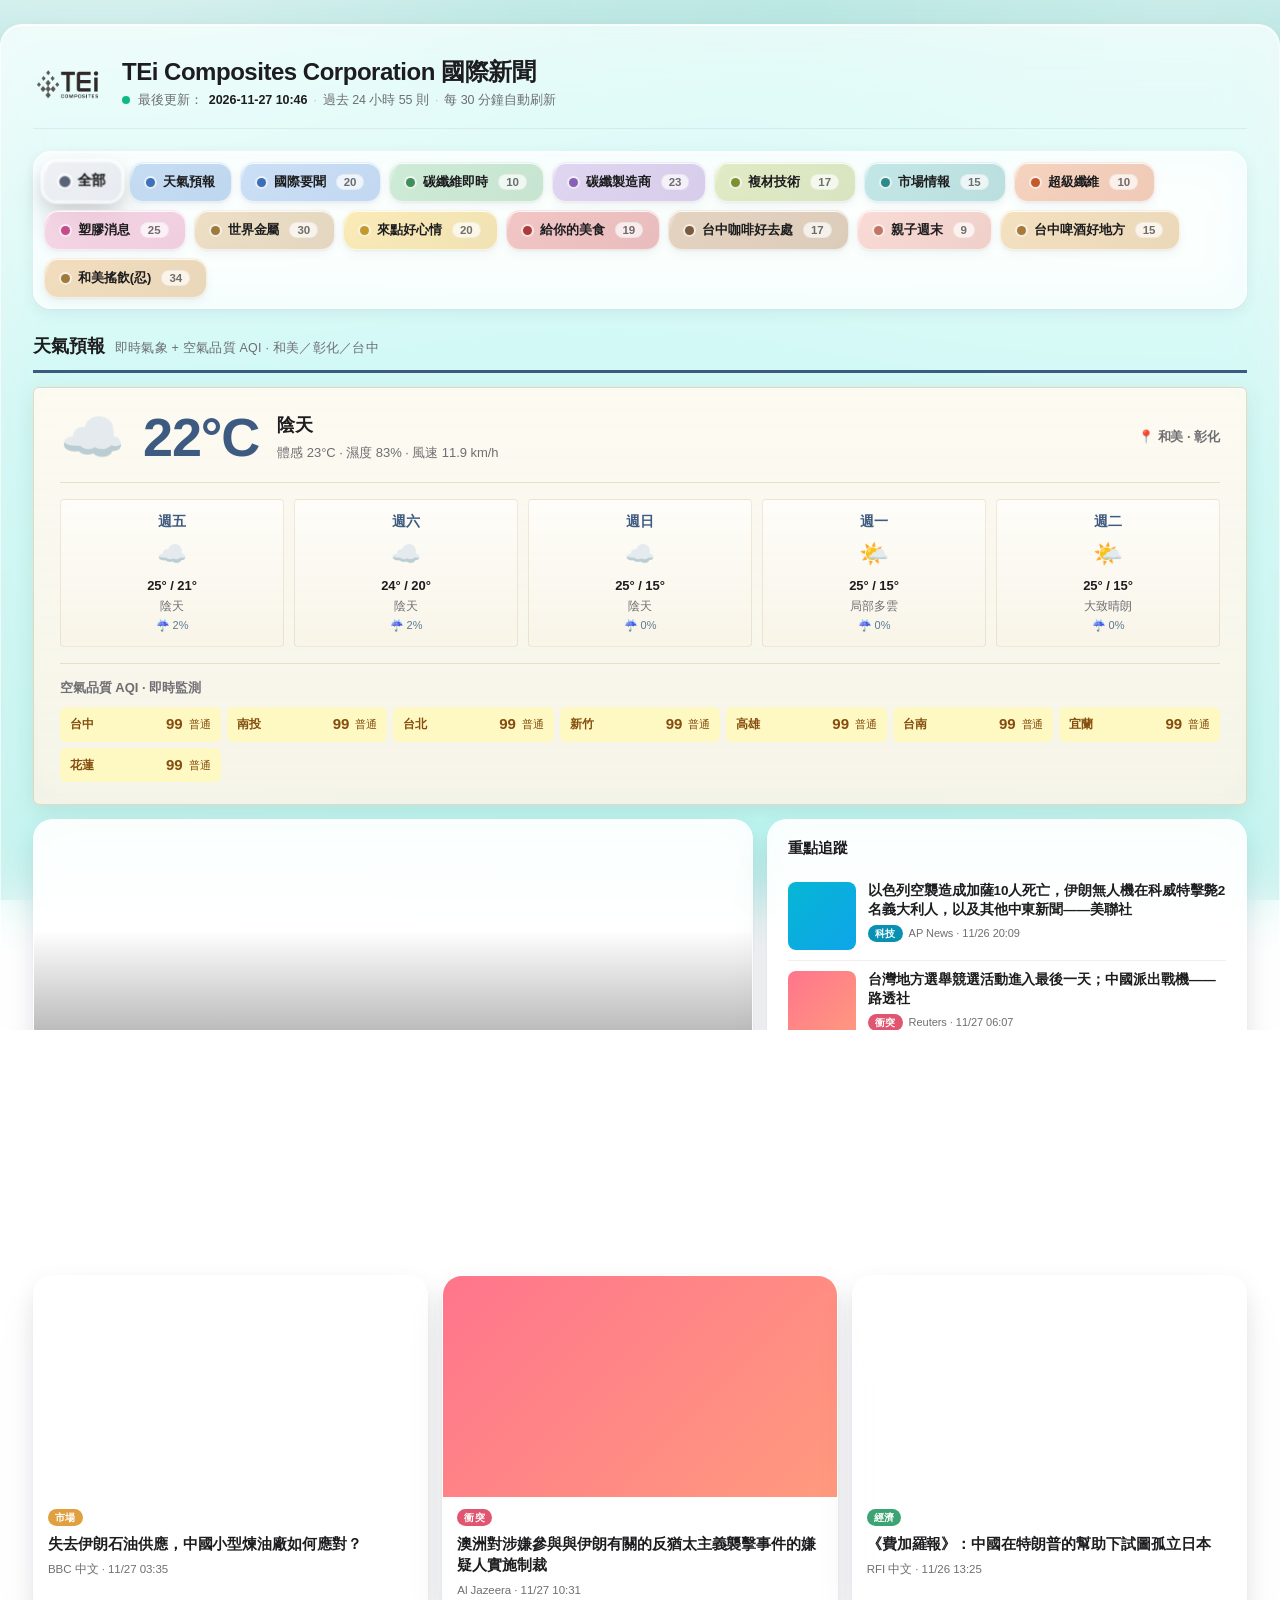
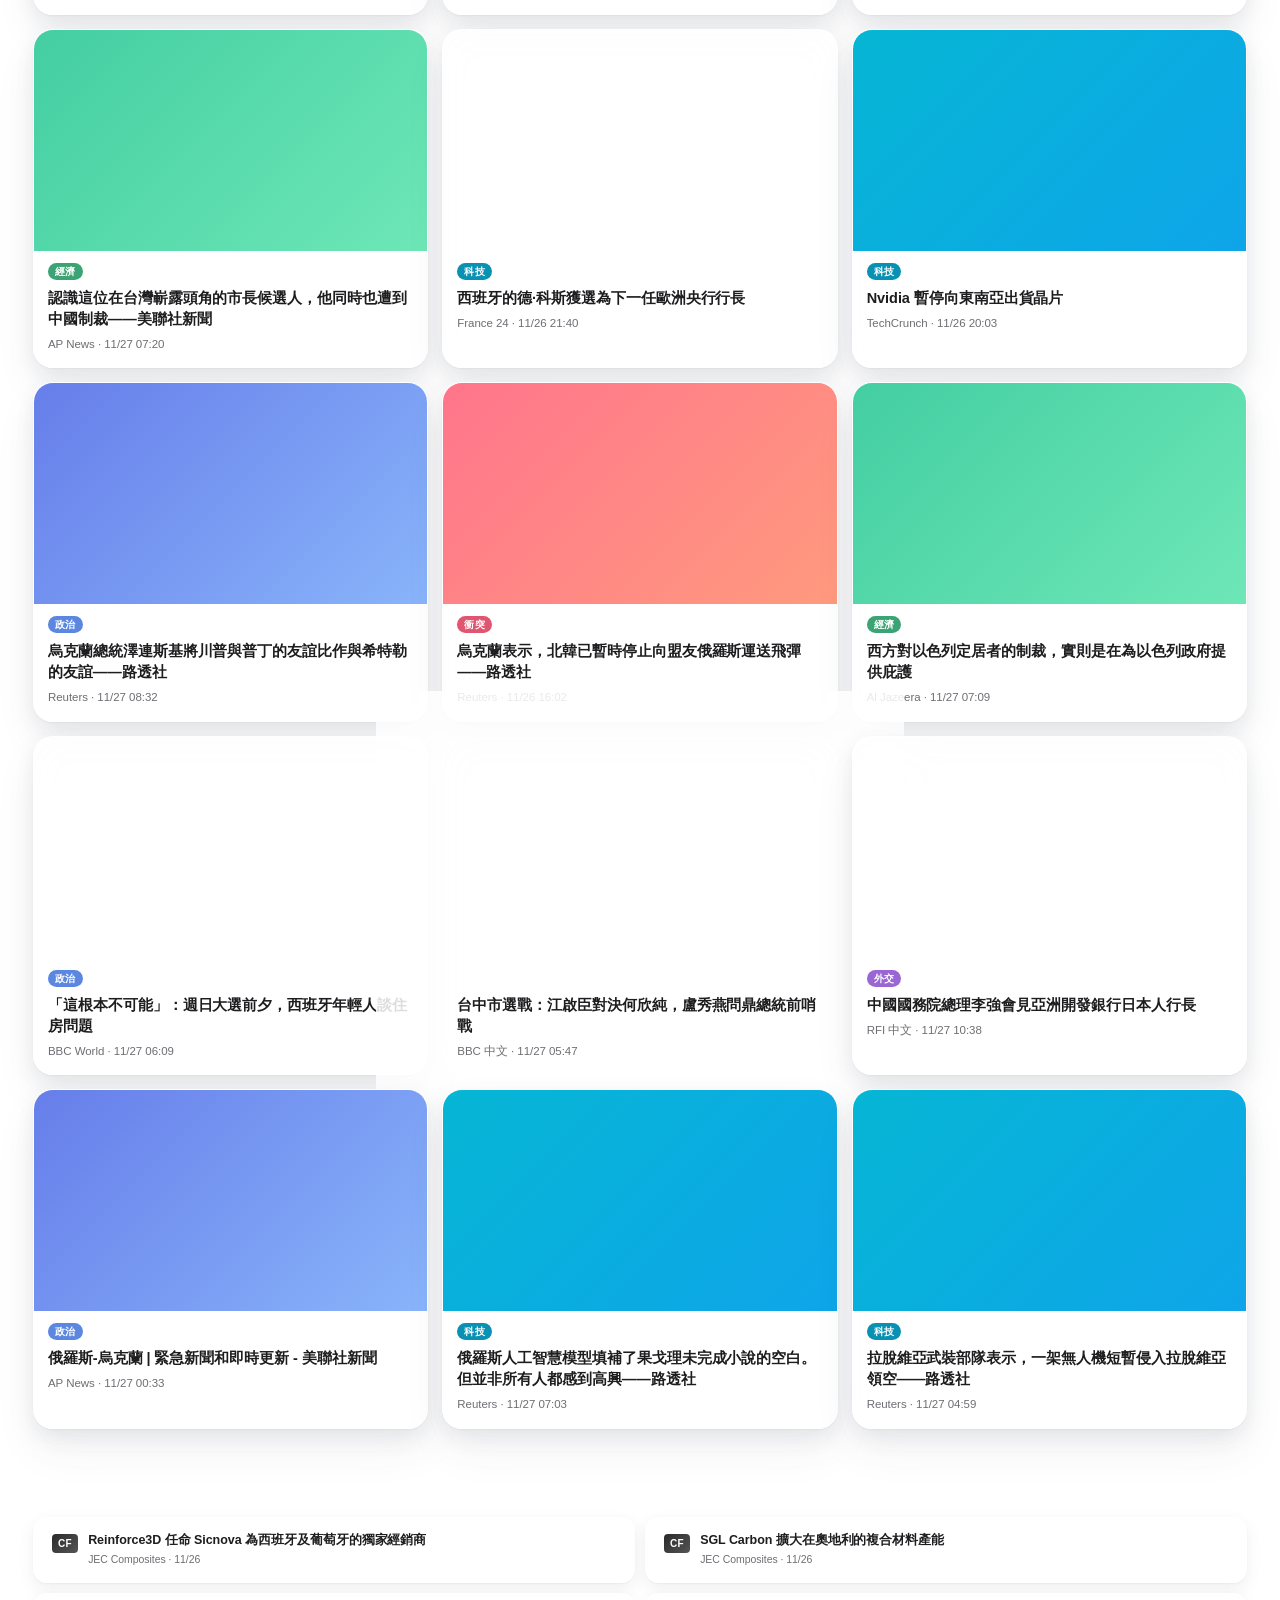
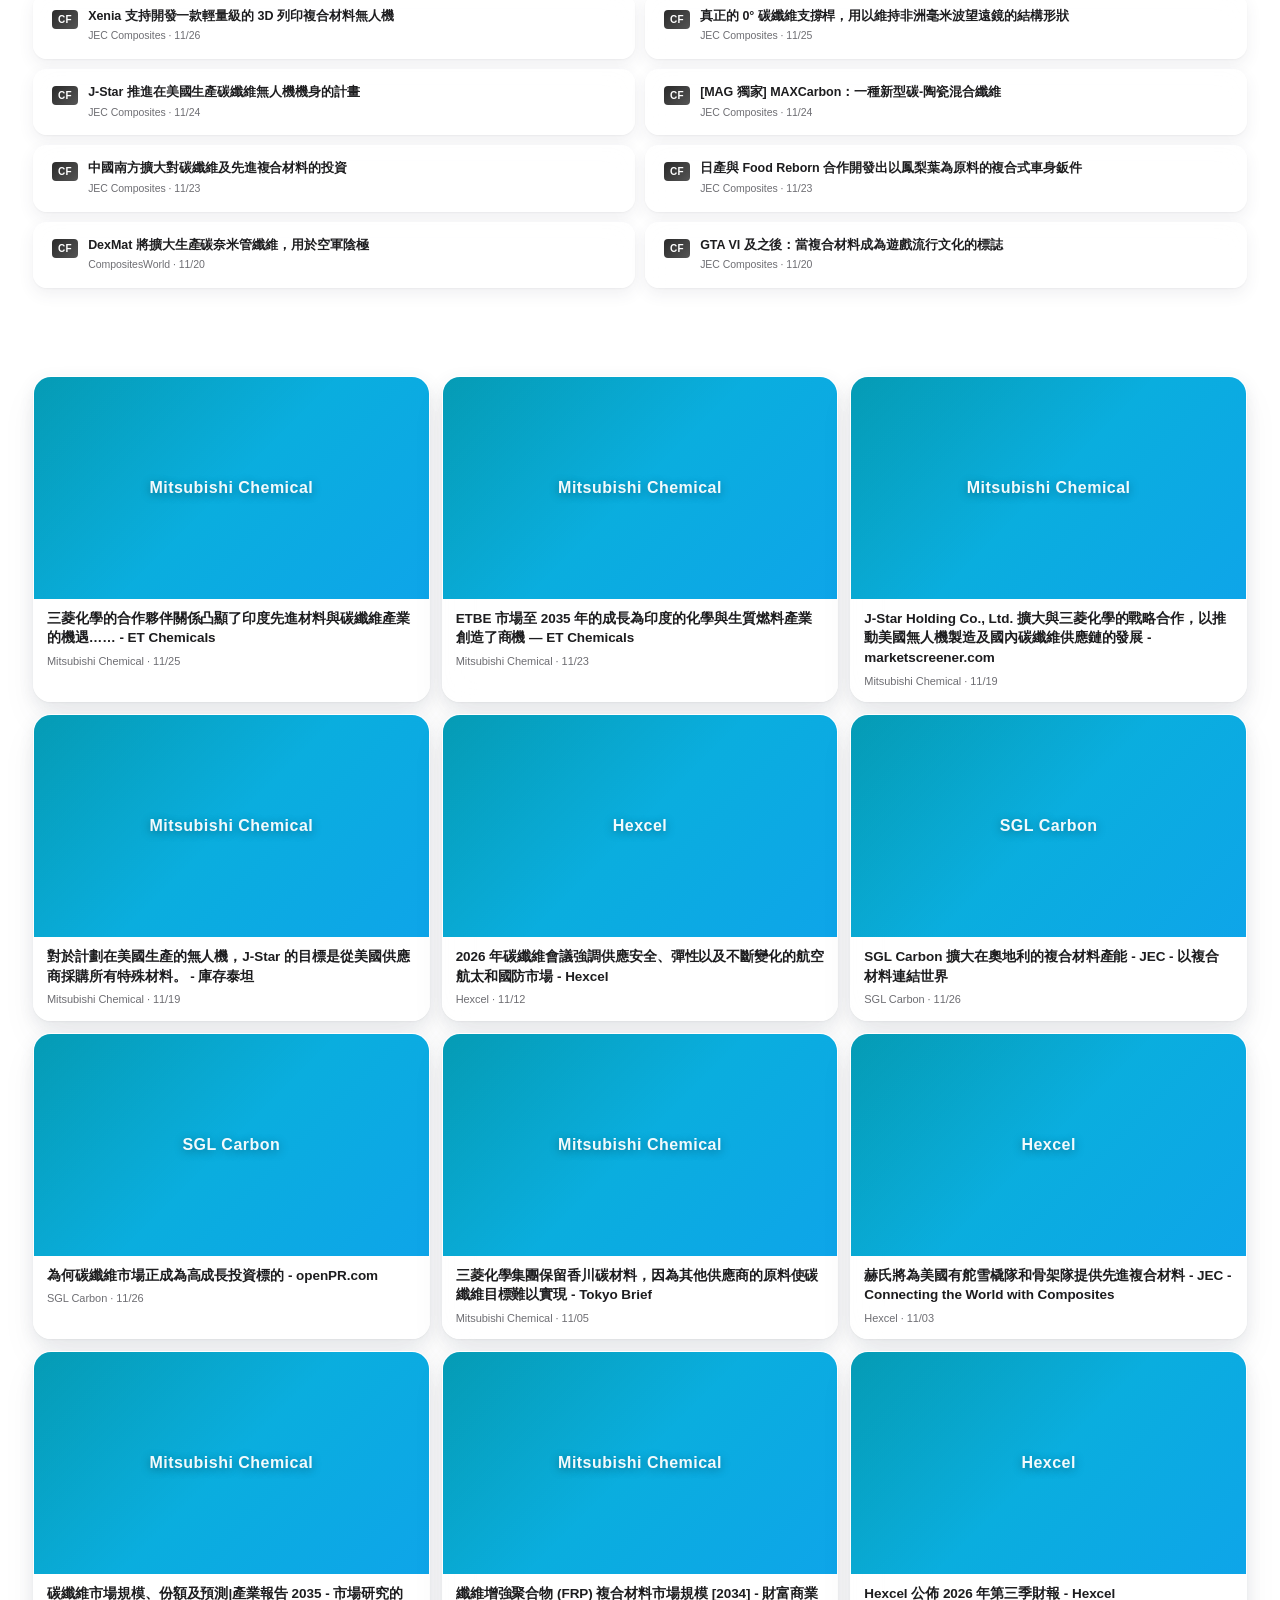
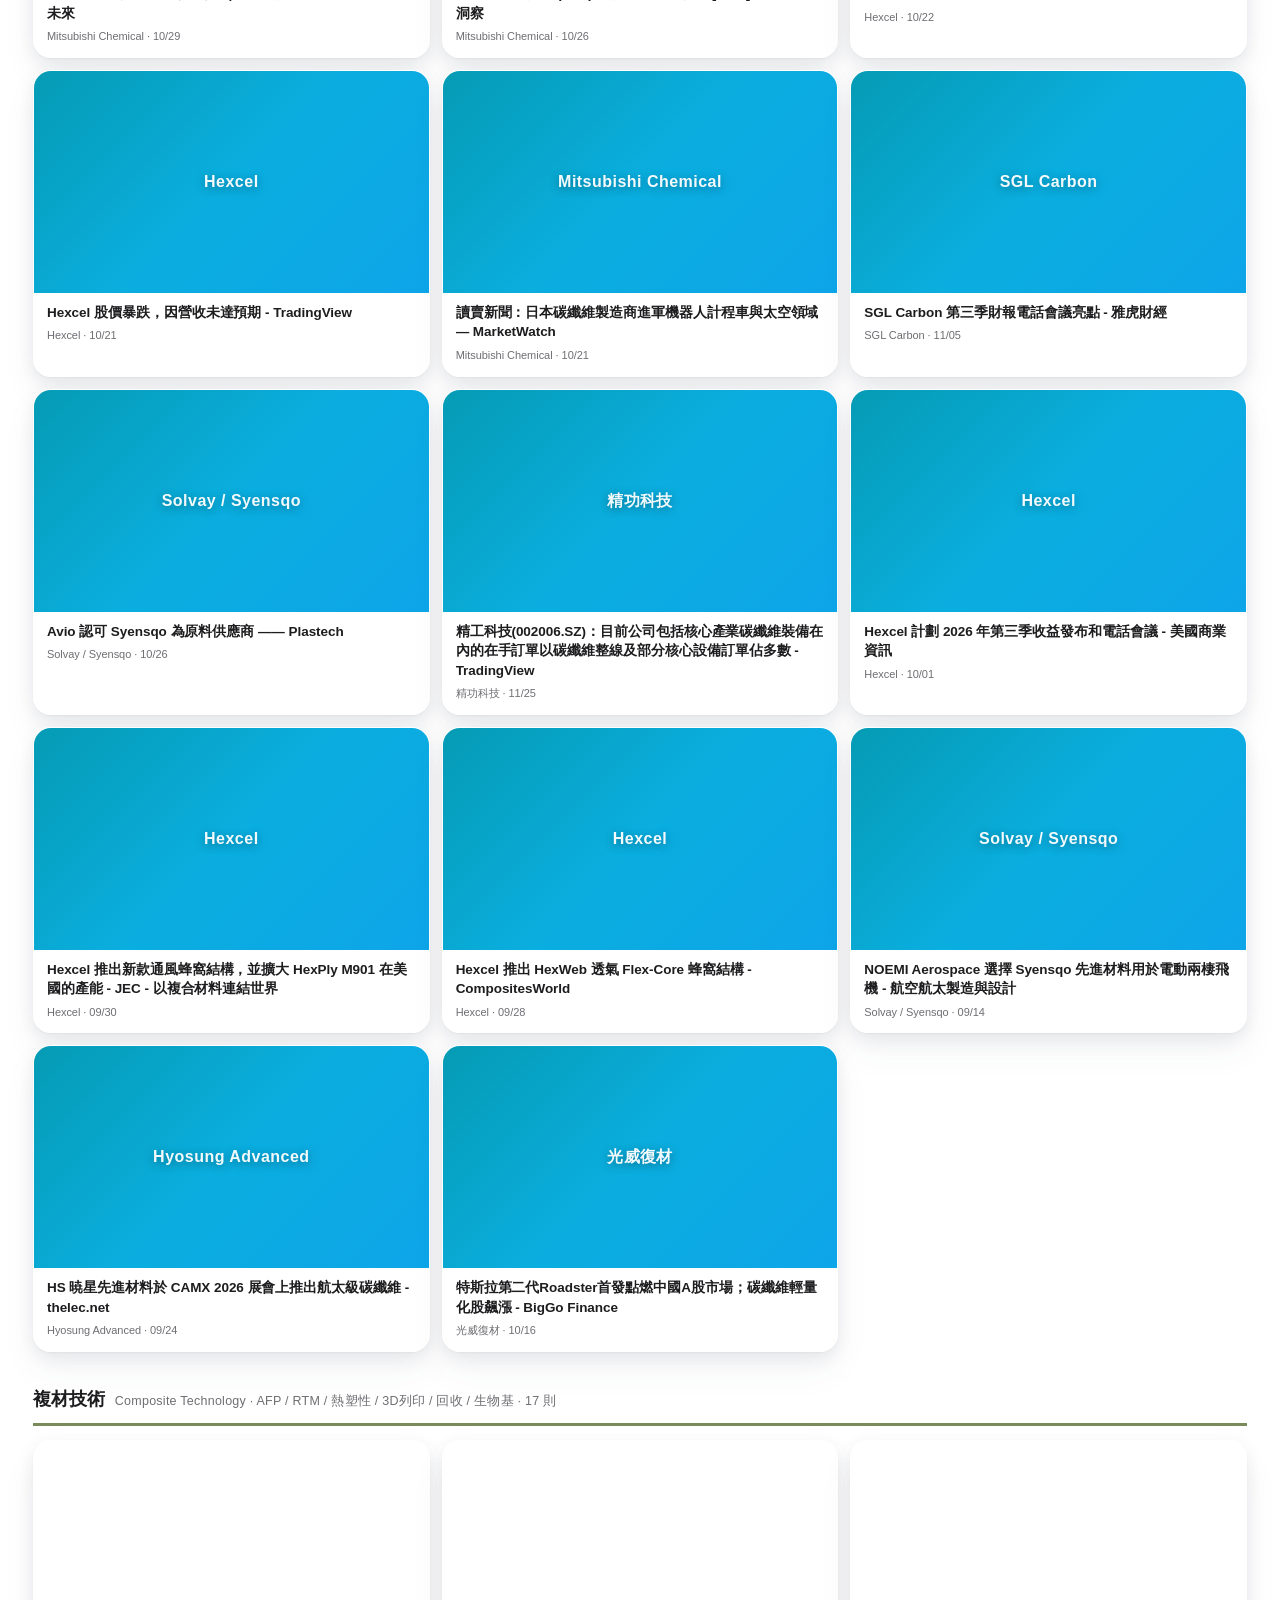
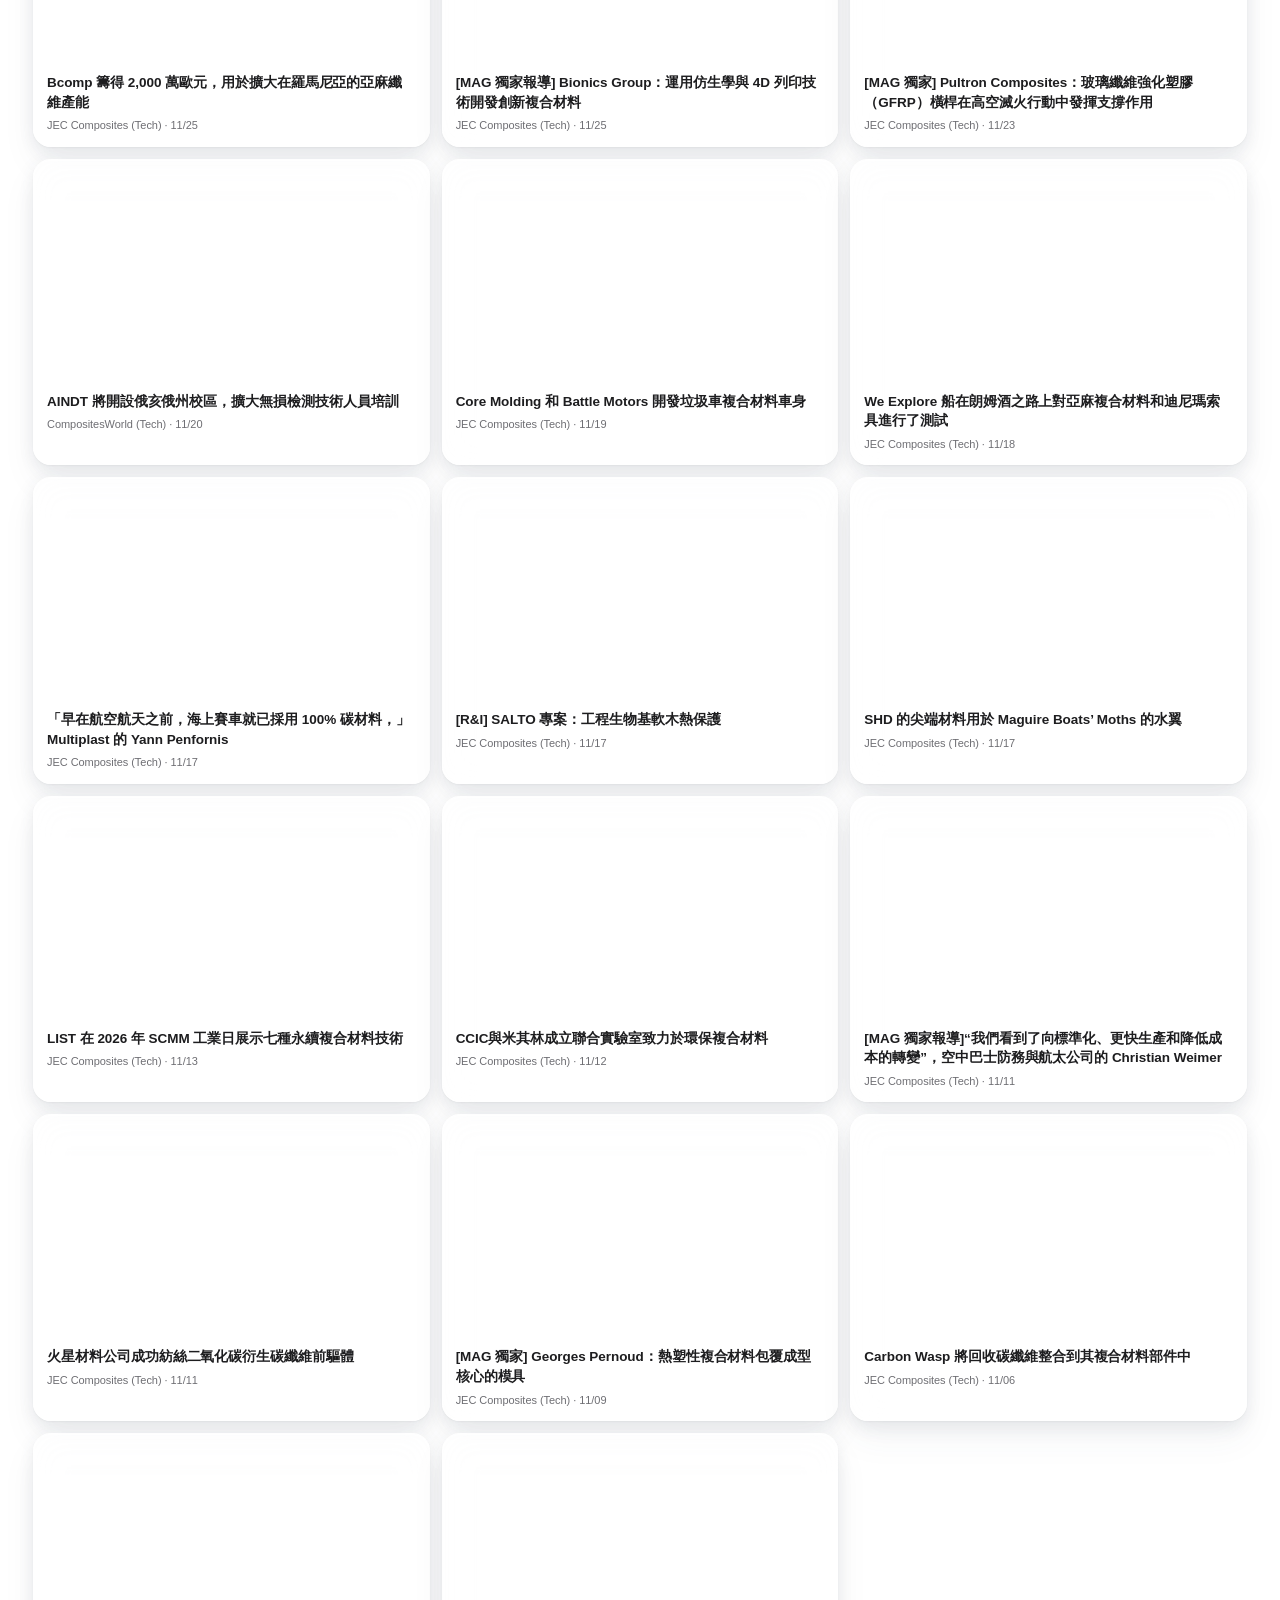
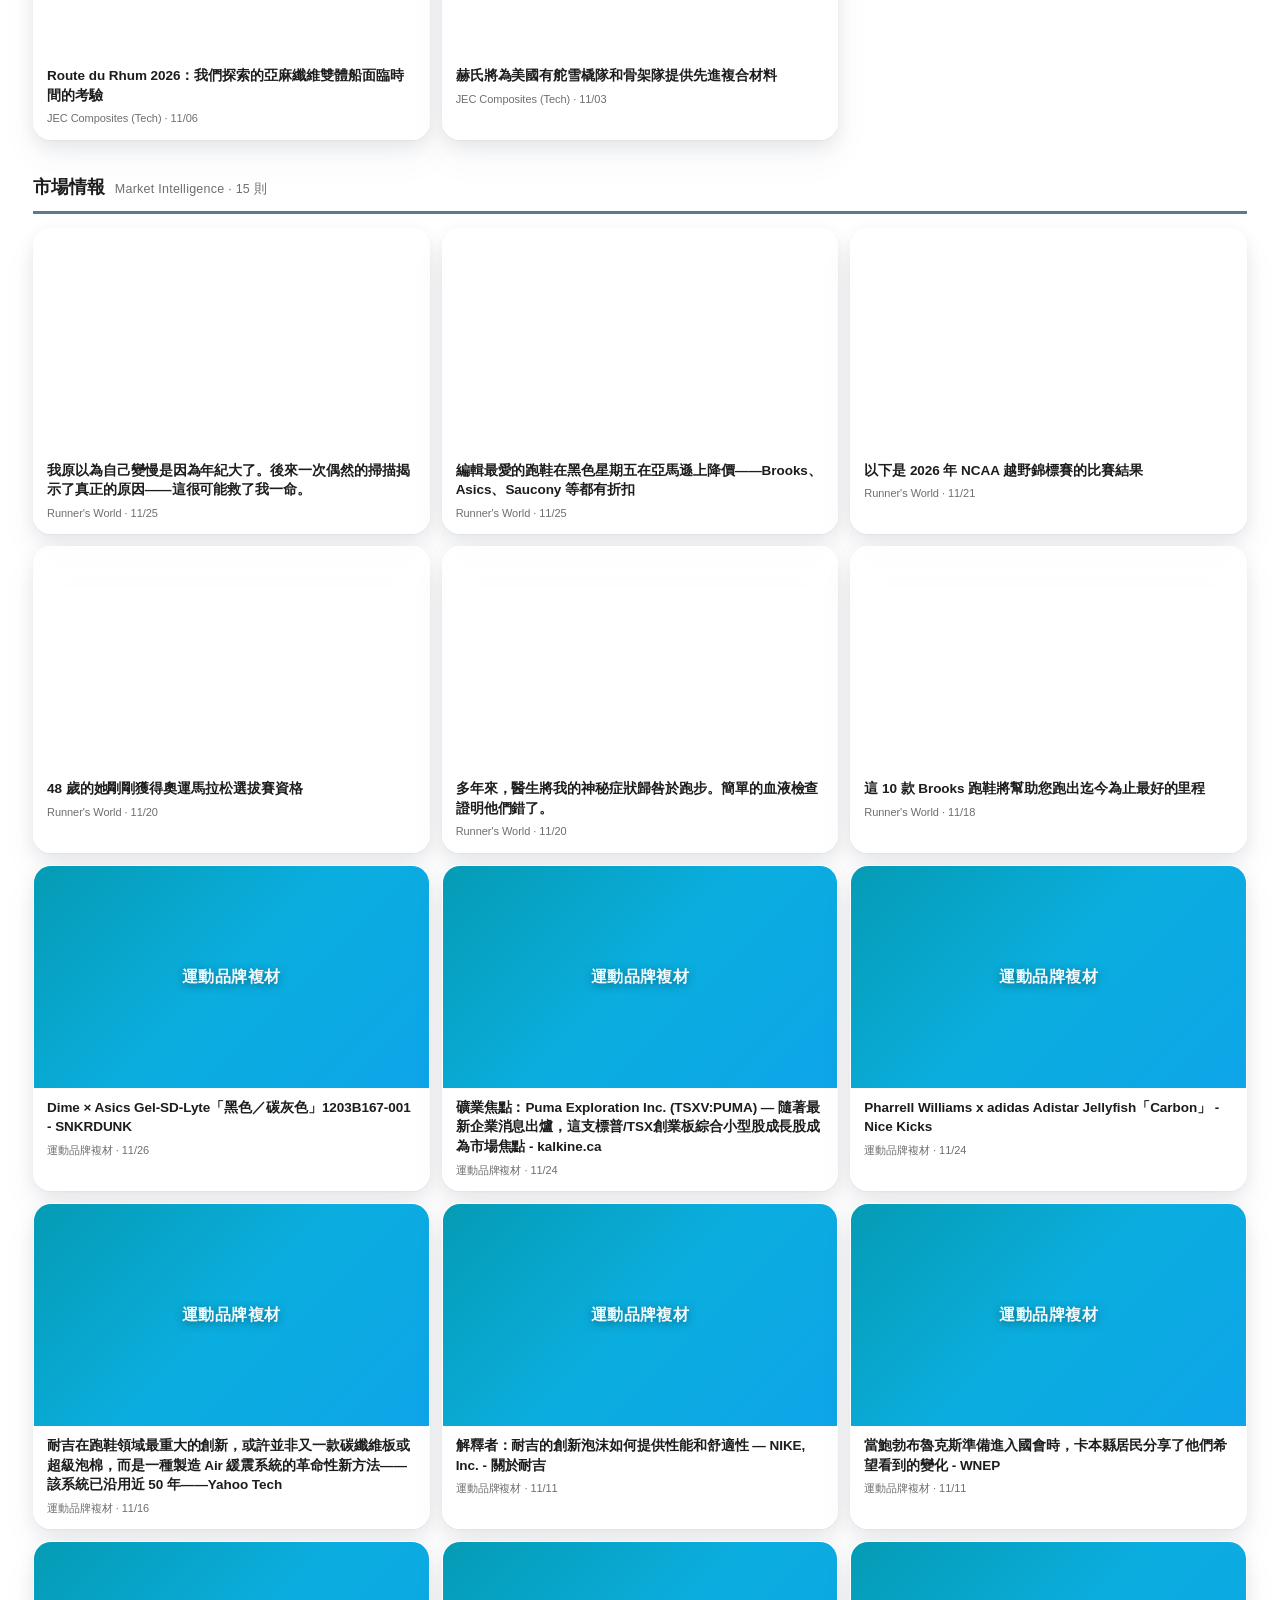
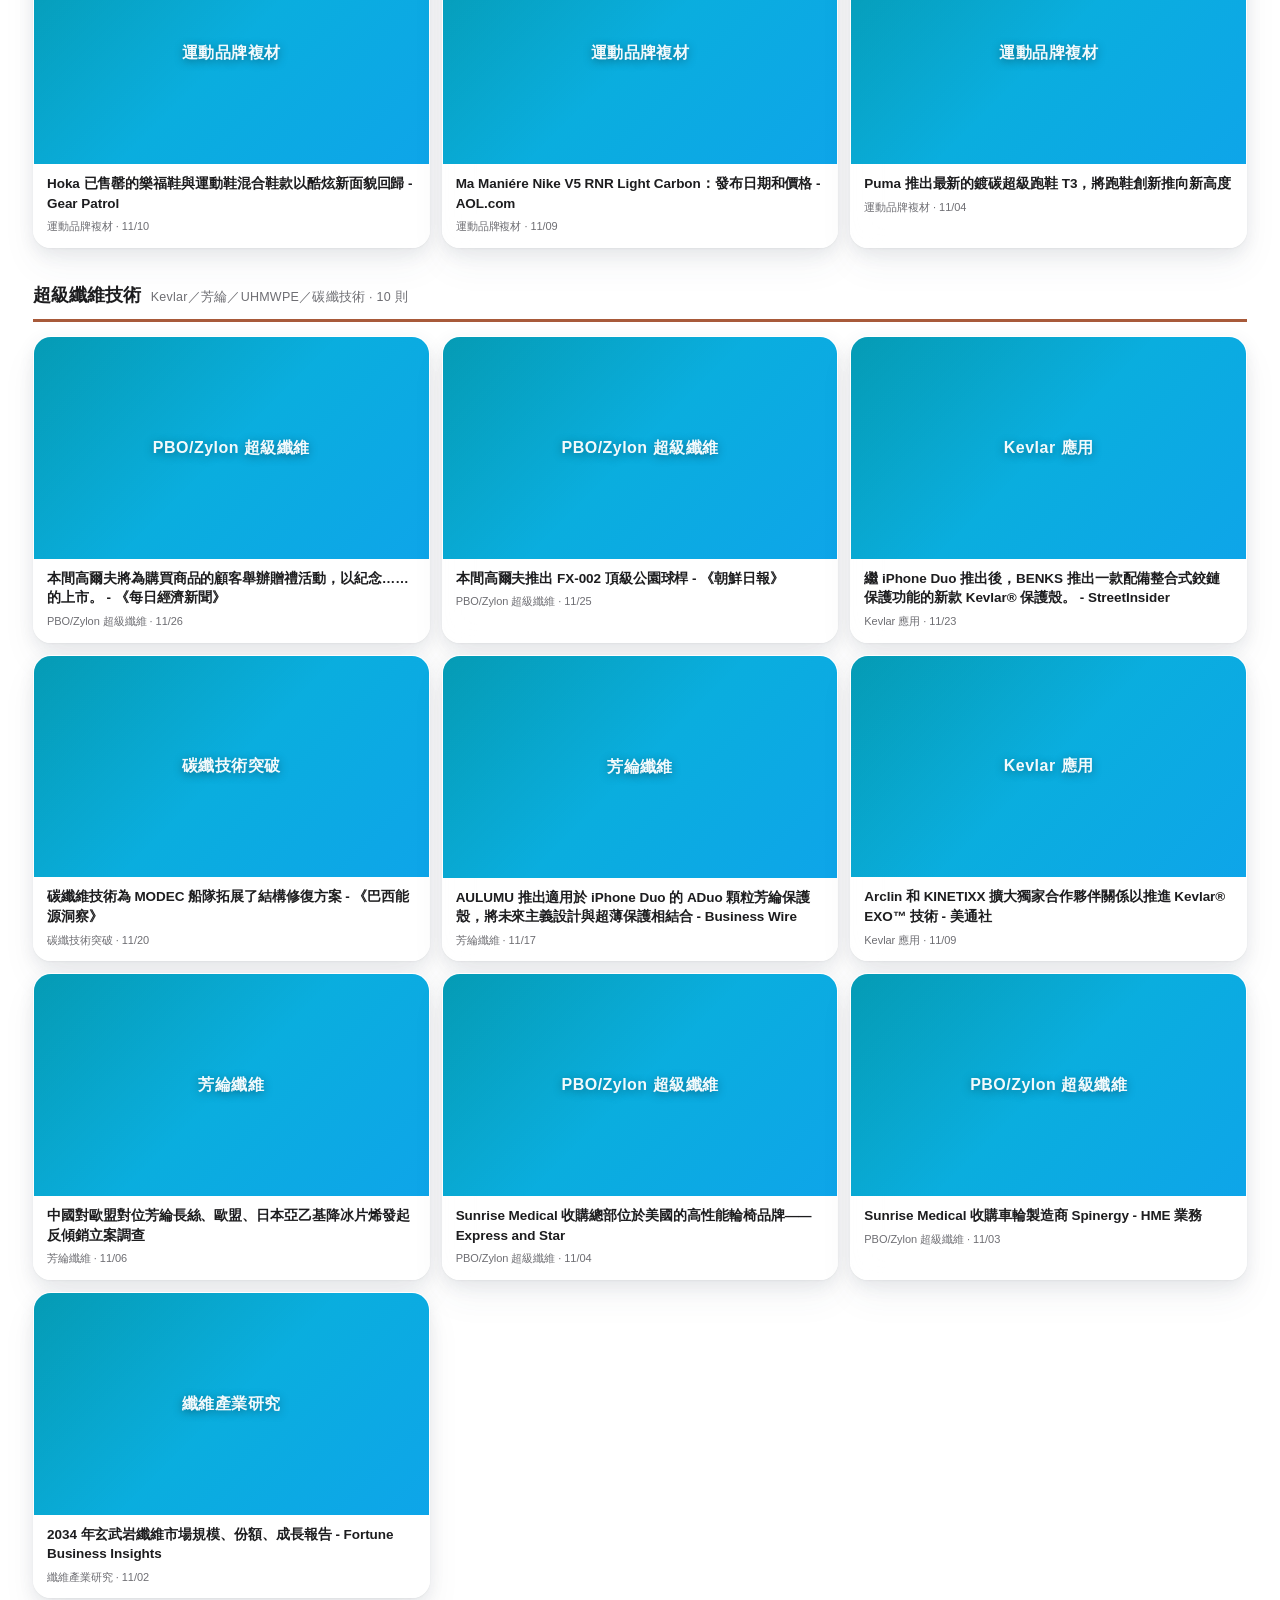
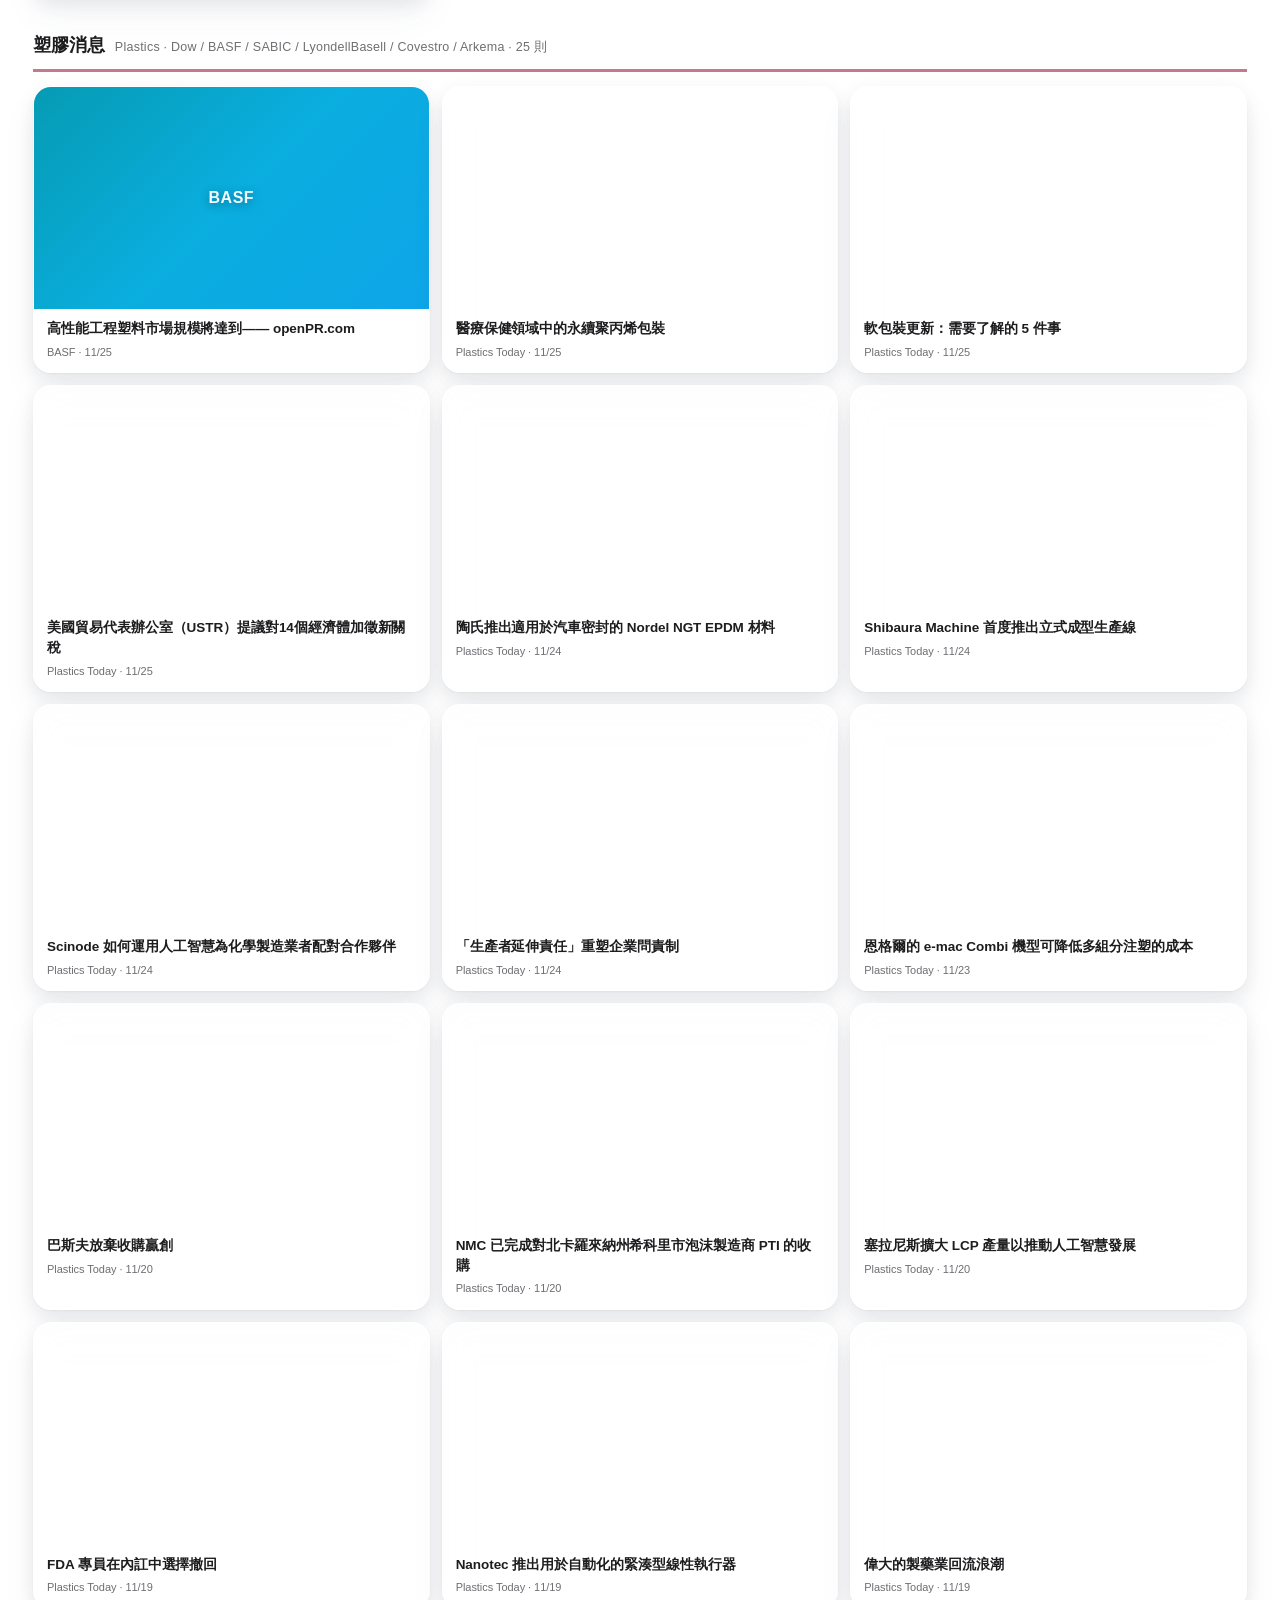
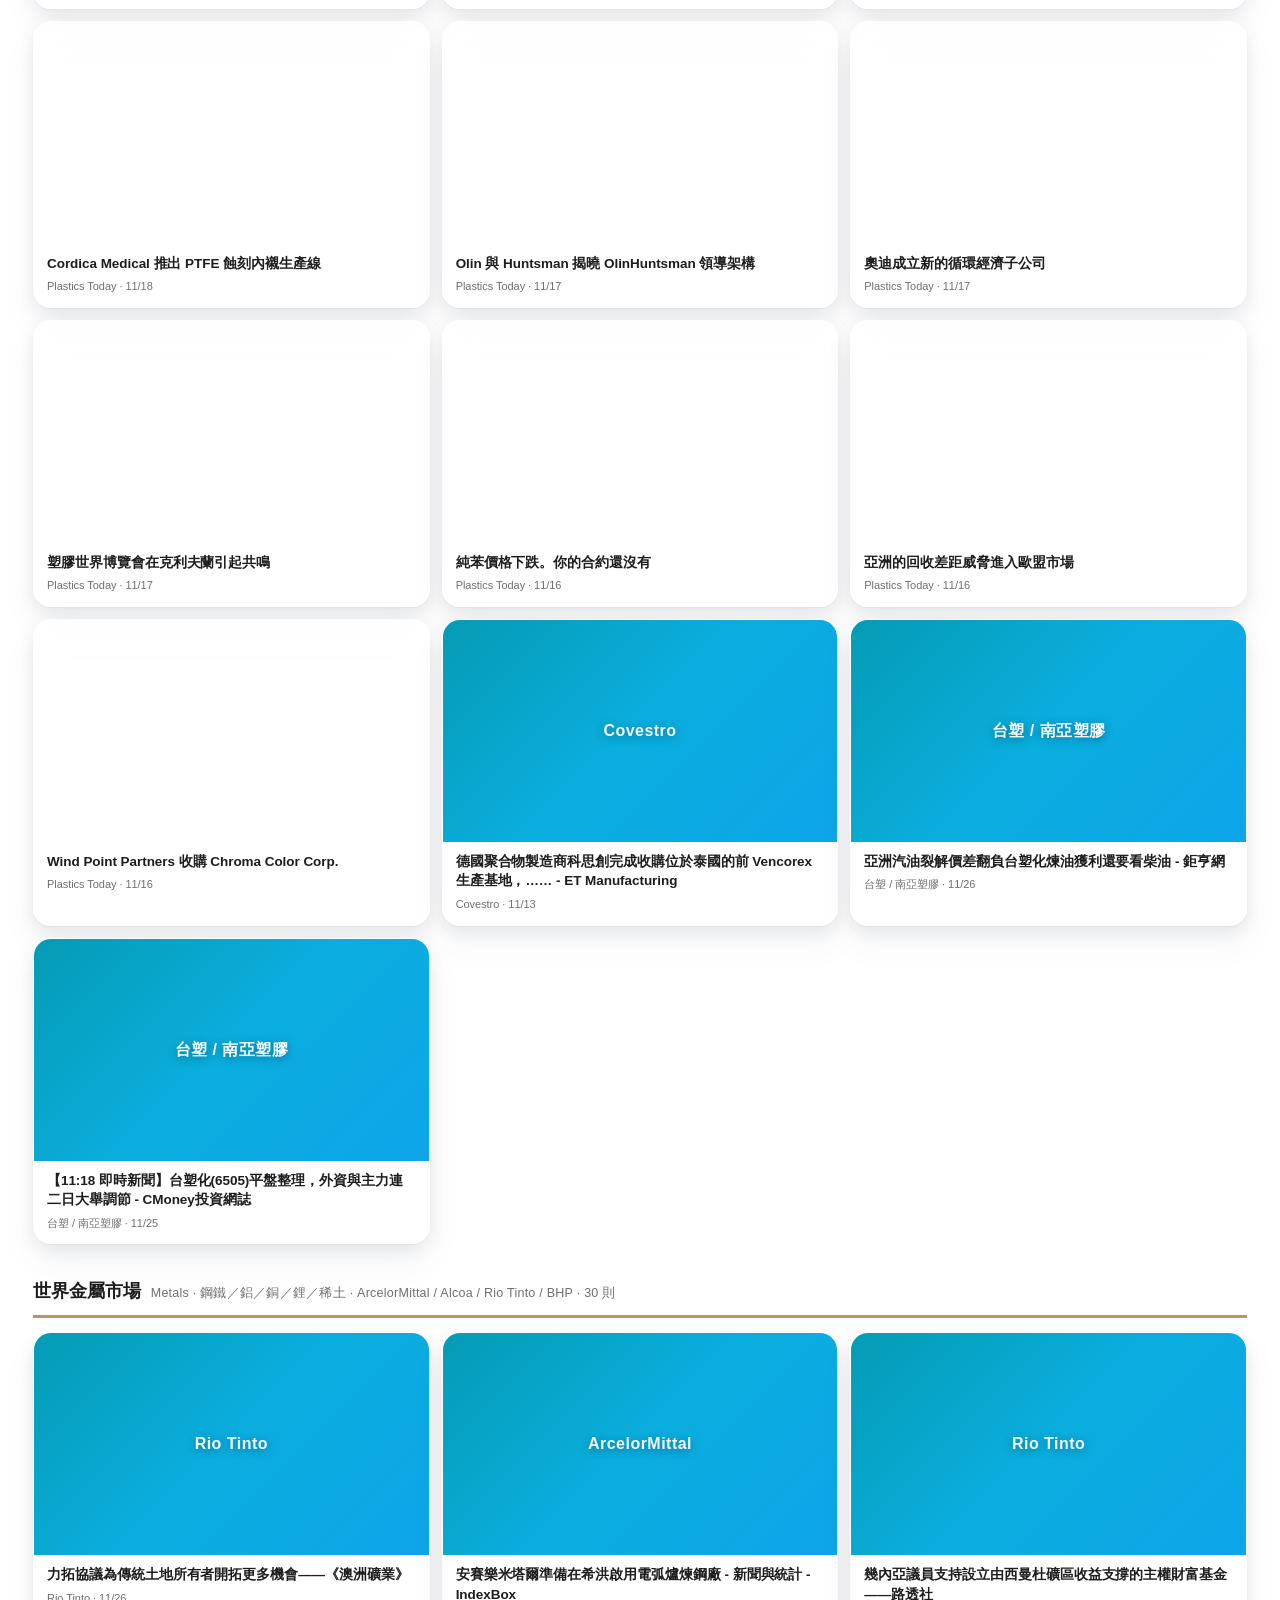
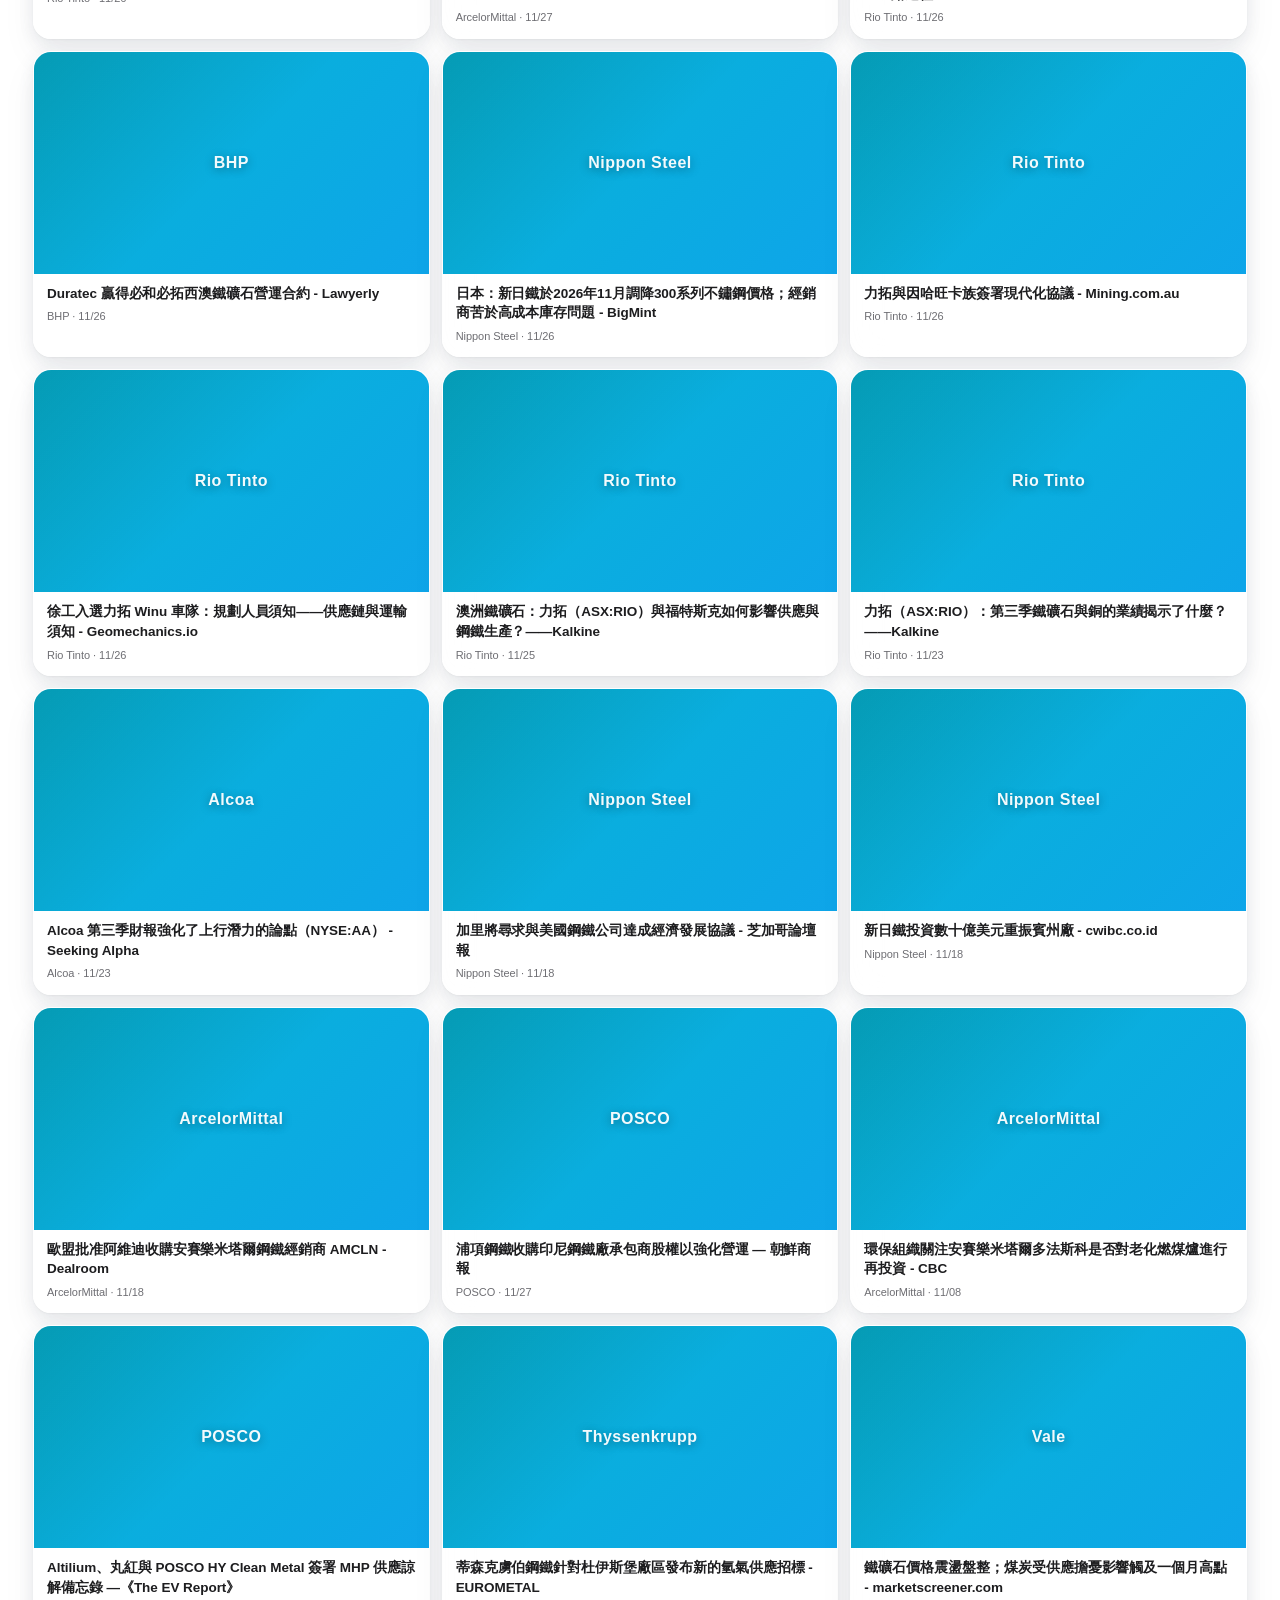
==== commit 4b5bb1b8: "auto-update 2026-11-27 10:46 UTC" ====
--- a/index.html
+++ b/index.html
@@ -9,7 +9,7 @@
 <meta name="apple-mobile-web-app-capable" content="yes">
 <meta name="apple-mobile-web-app-status-bar-style" content="default">
 <meta name="format-detection" content="telephone=no">
-<title>TEi Composites · 國際新聞 · 2026-11-27 02:00</title>
+<title>TEi Composites · 國際新聞 · 2026-11-27 10:46</title>
 <style>
  * { box-sizing: border-box; }
  html, body { overscroll-behavior-y:none; }
@@ -504,7 +504,7 @@
       <h1>TEi Composites Corporation 國際新聞</h1>
       <div class="sub">
         <span class="live-dot" title="每 30 分鐘自動更新"></span>
-        最後更新：<strong>2026-11-27 02:00</strong>
+        最後更新：<strong>2026-11-27 10:46</strong>
         <span class="sub-sep">·</span> 過去 24 小時 55 則
         <span class="sub-sep">·</span> 每 30 分鐘自動刷新
       </div>
@@ -516,16 +516,16 @@
     <button type="button" class="tab" data-tab="weather">天氣預報</button>
     <button type="button" class="tab" data-tab="main">國際要聞 <em>20</em></button>
     <button type="button" class="tab" data-tab="carbon">碳纖維即時 <em>10</em></button>
-    <button type="button" class="tab" data-tab="mfg">碳纖製造商 <em>19</em></button>
+    <button type="button" class="tab" data-tab="mfg">碳纖製造商 <em>23</em></button>
     <button type="button" class="tab" data-tab="tech">複材技術 <em>17</em></button>
     <button type="button" class="tab" data-tab="app">市場情報 <em>15</em></button>
     <button type="button" class="tab" data-tab="fiber">超級纖維 <em>10</em></button>
     <button type="button" class="tab" data-tab="plastic">塑膠消息 <em>25</em></button>
     <button type="button" class="tab" data-tab="metal">世界金屬 <em>30</em></button>
     <button type="button" class="tab" data-tab="fun">來點好心情 <em>20</em></button>
-    <button type="button" class="tab" data-tab="food">給你的美食 <em>20</em></button>
+    <button type="button" class="tab" data-tab="food">給你的美食 <em>19</em></button>
     <button type="button" class="tab" data-tab="local">台中咖啡好去處 <em>17</em></button>
-    <button type="button" class="tab" data-tab="kid">親子週末 <em>10</em></button>
+    <button type="button" class="tab" data-tab="kid">親子週末 <em>9</em></button>
     <button type="button" class="tab" data-tab="beer">台中啤酒好地方 <em>15</em></button>
     <button type="button" class="tab" data-tab="ren">和美搖飲(忍) <em>34</em></button>
   </nav>
@@ -535,25 +535,25 @@
   <div class="weather-card">
   <div class="weather-current">
     <div class="weather-emoji">☁️</div>
-    <div class="weather-temp">23&deg;C</div>
+    <div class="weather-temp">22&deg;C</div>
     <div class="weather-info">
       <div class="weather-label">陰天</div>
-      <div class="weather-sub">體感 24&deg;C &middot; 濕度 74% &middot; 風速 11.9 km/h</div>
+      <div class="weather-sub">體感 23&deg;C &middot; 濕度 83% &middot; 風速 11.9 km/h</div>
     </div>
     <div class="weather-loc">&#128205; 和美 · 彰化</div>
   </div>
   <div class="weather-forecast"><div class="weather-day">
   <div class="day-name">週五</div>
-  <div class="day-icon">🌧️</div>
-  <div class="day-temp">24&deg; / 21&deg;</div>
-  <div class="day-label">毛毛雨</div>
+  <div class="day-icon">☁️</div>
+  <div class="day-temp">25&deg; / 21&deg;</div>
+  <div class="day-label">陰天</div>
   <div class="day-rain">&#x2614; 2%</div>
 </div><div class="weather-day">
   <div class="day-name">週六</div>
   <div class="day-icon">☁️</div>
-  <div class="day-temp">25&deg; / 20&deg;</div>
+  <div class="day-temp">24&deg; / 20&deg;</div>
   <div class="day-label">陰天</div>
-  <div class="day-rain">&#x2614; 6%</div>
+  <div class="day-rain">&#x2614; 2%</div>
 </div><div class="weather-day">
   <div class="day-name">週日</div>
   <div class="day-icon">☁️</div>
@@ -562,20 +562,20 @@
   <div class="day-rain">&#x2614; 0%</div>
 </div><div class="weather-day">
   <div class="day-name">週一</div>
-  <div class="day-icon">☁️</div>
+  <div class="day-icon">🌤️</div>
   <div class="day-temp">25&deg; / 15&deg;</div>
-  <div class="day-label">陰天</div>
-  <div class="day-rain">&#x2614; 2%</div>
+  <div class="day-label">局部多雲</div>
+  <div class="day-rain">&#x2614; 0%</div>
 </div><div class="weather-day">
   <div class="day-name">週二</div>
   <div class="day-icon">🌤️</div>
   <div class="day-temp">25&deg; / 15&deg;</div>
   <div class="day-label">大致晴朗</div>
-  <div class="day-rain">&#x2614; 2%</div>
+  <div class="day-rain">&#x2614; 0%</div>
 </div></div>
   <div class="aqi-section">
     <h3>空氣品質 AQI &middot; 即時監測</h3>
-    <div class="aqi-list"><div class="aqi-row aqi-unhealthy-sg"><span class="site">台中</span><strong>134</strong><span class="status">敏感族群不健康</span></div><div class="aqi-row aqi-unhealthy-sg"><span class="site">南投</span><strong>134</strong><span class="status">敏感族群不健康</span></div><div class="aqi-row aqi-unhealthy-sg"><span class="site">台北</span><strong>134</strong><span class="status">敏感族群不健康</span></div><div class="aqi-row aqi-unhealthy-sg"><span class="site">新竹</span><strong>134</strong><span class="status">敏感族群不健康</span></div><div class="aqi-row aqi-unhealthy-sg"><span class="site">高雄</span><strong>134</strong><span class="status">敏感族群不健康</span></div><div class="aqi-row aqi-unhealthy-sg"><span class="site">台南</span><strong>134</strong><span class="status">敏感族群不健康</span></div><div class="aqi-row aqi-unhealthy-sg"><span class="site">宜蘭</span><strong>134</strong><span class="status">敏感族群不健康</span></div><div class="aqi-row aqi-unhealthy-sg"><span class="site">花蓮</span><strong>134</strong><span class="status">敏感族群不健康</span></div></div>
+    <div class="aqi-list"><div class="aqi-row aqi-moderate"><span class="site">台中</span><strong>99</strong><span class="status">普通</span></div><div class="aqi-row aqi-moderate"><span class="site">南投</span><strong>99</strong><span class="status">普通</span></div><div class="aqi-row aqi-moderate"><span class="site">台北</span><strong>99</strong><span class="status">普通</span></div><div class="aqi-row aqi-moderate"><span class="site">新竹</span><strong>99</strong><span class="status">普通</span></div><div class="aqi-row aqi-moderate"><span class="site">高雄</span><strong>99</strong><span class="status">普通</span></div><div class="aqi-row aqi-moderate"><span class="site">台南</span><strong>99</strong><span class="status">普通</span></div><div class="aqi-row aqi-moderate"><span class="site">宜蘭</span><strong>99</strong><span class="status">普通</span></div><div class="aqi-row aqi-moderate"><span class="site">花蓮</span><strong>99</strong><span class="status">普通</span></div></div>
   </div>
 </div>
 </section>
@@ -583,40 +583,70 @@
   <section class="hero-row" data-group="main">
     <details class="card hero">
   <summary>
-    <div class="hero-img" style="background:linear-gradient(135deg,#06b6d4 0%,#0ea5e9 100%);"></div>
+    <div class="hero-img" style="background:linear-gradient(135deg,#ff758c 0%,#ff9a7e 100%);background-image:url('https://ichef.bbci.co.uk/ace/standard/240/cpsprodpb/20f7/live/d0e75f10-e9e6-11f1-ab41-f1f84c0c758a.jpg');background-size:cover;background-position:center;background-repeat:no-repeat;"></div>
     <div class="hero-overlay"></div>
     <div class="hero-caption">
       <div class="tags">
-        <span class="tag" style="background:#0891b2">科技</span>
+        <span class="tag" style="background:#e0556f">衝突</span>
       </div>
-      <h2>以色列空襲造成加薩10人死亡，伊朗無人機在科威特擊斃2名義大利人，以及其他中東新聞——美聯社</h2>
-      <div class="meta">AP News · 11/26 20:09</div>
-    </div>
-  </summary>
-  <div class="detail">
-    <p>以色列空襲造成加薩10人死亡，伊朗無人機在科威特擊斃2名義大利人，以及其他中東新聞 美聯社</p>
-    <a class="read-more" href="https://news.google.com/rss/articles/[base64]?oc=5" target="_blank" rel="noopener" title="在 Chrome／Edge 可右鍵選『翻譯成中文』">閱讀完整報導 →</a>
+      <h2>澤連斯基在BBC專訪中批評川普與普丁之間「奇怪」的友誼</h2>
+      <div class="meta">BBC World · 11/27 09:07</div>
+    </div>
+  </summary>
+  <div class="detail">
+    <p>烏克蘭總統對美國表達不滿，並表示美國在旨在結束戰爭的和平談判中，對俄羅斯的施壓力度不足。</p>
+    <div class="read-more-group">
+  <a class="read-more" href="https://translate.google.com/translate?sl=auto&amp;tl=zh-TW&amp;u=https%3A%2F%2Fwww.bbc.co.uk%2Fnews%2Farticles%2Fc820q9wgrpyyo%3Fat_medium%3DRSS%26at_campaign%3Drss" target="_blank" rel="noopener">閱讀完整報導 (繁中) →</a>
+  <a class="read-more-alt" href="https://www.bbc.co.uk/news/articles/c820q9wgrpyyo?at_medium=RSS&amp;at_campaign=rss" target="_blank" rel="noopener" title="若翻譯版被網站封鎖，可點此看英文原文。在 Chrome／Edge 瀏覽器可右鍵選「翻譯成中文」使用瀏覽器內建翻譯（不經代理、不被擋）">原文</a>
+</div>
   </div>
 </details>
     <aside class="card list">
   <h3>重點追蹤</h3>
   <details class="list-item">
   <summary>
-    <div class="list-thumb" style="background:linear-gradient(135deg,#667eea 0%,#89b4fa 100%);background-image:url('https://ichef.bbci.co.uk/ace/standard/240/cpsprodpb/20f7/live/d0e75f10-e9e6-11f1-ab41-f1f84c0c758a.jpg');background-size:cover;background-position:center;background-repeat:no-repeat;"></div>
+    <div class="list-thumb" style="background:linear-gradient(135deg,#06b6d4 0%,#0ea5e9 100%);"></div>
     <div class="list-caption">
-      <h4>澤連斯基向BBC表示，美國過於關注中東，對俄羅斯的施壓力度不足</h4>
+      <h4>以色列空襲造成加薩10人死亡，伊朗無人機在科威特擊斃2名義大利人，以及其他中東新聞——美聯社</h4>
+      <div class="meta">
+        <span class="tag tiny" style="background:#0891b2">科技</span>
+        AP News · 11/26 20:09
+      </div>
+    </div>
+  </summary>
+  <div class="detail">
+    <p>以色列空襲造成加薩10人死亡，伊朗無人機在科威特擊斃2名義大利人，以及其他中東新聞 美聯社</p>
+    <a class="read-more" href="https://news.google.com/rss/articles/[base64]?oc=5" target="_blank" rel="noopener" title="在 Chrome／Edge 可右鍵選『翻譯成中文』">閱讀完整報導 →</a>
+  </div>
+</details><details class="list-item">
+  <summary>
+    <div class="list-thumb" style="background:linear-gradient(135deg,#ff758c 0%,#ff9a7e 100%);"></div>
+    <div class="list-caption">
+      <h4>台灣地方選舉競選活動進入最後一天；中國派出戰機——路透社</h4>
+      <div class="meta">
+        <span class="tag tiny" style="background:#e0556f">衝突</span>
+        Reuters · 11/27 06:07
+      </div>
+    </div>
+  </summary>
+  <div class="detail">
+    <p>台灣地方選舉競選活動進入最後一天；中國派出戰機 路透社</p>
+    <a class="read-more" href="https://news.google.com/rss/articles/[base64]?oc=5" target="_blank" rel="noopener" title="在 Chrome／Edge 可右鍵選『翻譯成中文』">閱讀完整報導 →</a>
+  </div>
+</details><details class="list-item">
+  <summary>
+    <div class="list-thumb" style="background:linear-gradient(135deg,#667eea 0%,#89b4fa 100%);"></div>
+    <div class="list-caption">
+      <h4>國際原子能總署正與俄羅斯、烏克蘭合作，推動停火以修復札波羅熱核電廠的供電線路——路透社</h4>
       <div class="meta">
         <span class="tag tiny" style="background:#5b87e0">政治</span>
-        BBC World · 11/26 22:49
+        Reuters · 11/27 00:29
       </div>
     </div>
   </summary>
   <div class="detail">
-    <p>烏克蘭總統對美國表達不滿，並表示川普將弗拉基米爾·普丁稱為朋友一事「很奇怪」。</p>
-    <div class="read-more-group">
-  <a class="read-more" href="https://translate.google.com/translate?sl=auto&amp;tl=zh-TW&amp;u=https%3A%2F%2Fwww.bbc.co.uk%2Fnews%2Farticles%2Fc820q9wgrpyyo%3Fat_medium%3DRSS%26at_campaign%3Drss" target="_blank" rel="noopener">閱讀完整報導 (繁中) →</a>
-  <a class="read-more-alt" href="https://www.bbc.co.uk/news/articles/c820q9wgrpyyo?at_medium=RSS&amp;at_campaign=rss" target="_blank" rel="noopener" title="若翻譯版被網站封鎖，可點此看英文原文。在 Chrome／Edge 瀏覽器可右鍵選「翻譯成中文」使用瀏覽器內建翻譯（不經代理、不被擋）">原文</a>
-</div>
+    <p>國際原子能總署正與俄羅斯、烏克蘭合作推動停火，以修復札波羅熱核電廠的供電線路 路透社</p>
+    <a class="read-more" href="https://news.google.com/rss/articles/[base64]?oc=5" target="_blank" rel="noopener" title="在 Chrome／Edge 可右鍵選『翻譯成中文』">閱讀完整報導 →</a>
   </div>
 </details><details class="list-item">
   <summary>
@@ -636,39 +666,6 @@
   <a class="read-more-alt" href="https://www.france24.com/en/trump-urges-putin-to-end-military-aggression-in-europe" target="_blank" rel="noopener" title="若翻譯版被網站封鎖，可點此看英文原文。在 Chrome／Edge 瀏覽器可右鍵選「翻譯成中文」使用瀏覽器內建翻譯（不經代理、不被擋）">原文</a>
 </div>
   </div>
-</details><details class="list-item">
-  <summary>
-    <div class="list-thumb" style="background:linear-gradient(135deg,#43cea2 0%,#6ee7b7 100%);background-image:url('https://s.rfi.fr/media/display/0da2451a-0ad2-11ea-9fc7-005056a98db9/w:1024/p:16x9/fa_guo_bao_zhi_zhai_yao_wb15399-rfi-cn-20100304_cartouche.jpg');background-size:cover;background-position:center;background-repeat:no-repeat;"></div>
-    <div class="list-caption">
-      <h4>《費加羅報》：中國在特朗普的幫助下試圖孤立日本</h4>
-      <div class="meta">
-        <span class="tag tiny" style="background:#3ba374">經濟</span>
-        RFI 中文 · 11/26 13:25
-      </div>
-    </div>
-  </summary>
-  <div class="detail">
-    <p>26日出版的法國全國性大報特別關注的國內國際話題有：歐盟圍繞2028-2034七年預算案的討論以及圍繞是否繼續向烏克蘭提供財政支持議題的內部分歧、美國特朗普政府對貿易夥伴推出的新一波關稅措施、西班牙在圍繞住房危機的社會緊張關係背景下的立法選舉、比亞迪汽車可能通過企業收購登陸法國引發的廣泛關注、伊朗政權進一步升級對社會的控制的努力、法國總統競選爭奪背景下的全國市長大會、等等。關於中國，《回聲報》刊登文章，關註上海市委書記陳吉寧落馬的消息。《費加羅報》刊登文章，聚焦一周前落幕的亞太經合組織深圳峰會上，中國國家主席習近平孤立日本首相的努力，認為這項努力得到了特朗普的幫助。該報深圳特派記者Sébastien Falletti 的文章也特別介紹日本軟實力對中國政府的民族主義敘事的挑戰。</p>
-    <a class="read-more" href="https://www.rfi.fr/tw/%E5%B0%88%E6%AC%84%E6%AA%A2%E7%B4%A2/%E6%B3%95%E5%9C%8B%E5%A0%B1%E7%B4%99%E6%91%98%E8%A6%81/20261126-%E8%B2%BB%E5%8A%A0%E7%BE%85%E5%A0%B1-%E4%B8%AD%E5%9C%8B%E5%9C%A8%E7%89%B9%E6%9C%97%E6%99%AE%E7%9A%84%E5%B9%AB%E5%8A%A9%E4%B8%8B%E8%A9%A6%E5%9C%96%E5%AD%A4%E7%AB%8B%E6%97%A5%E6%9C%AC" target="_blank" rel="noopener" title="在 Chrome／Edge 可右鍵選『翻譯成中文』">閱讀完整報導 →</a>
-  </div>
-</details><details class="list-item">
-  <summary>
-    <div class="list-thumb" style="background:linear-gradient(135deg,#06b6d4 0%,#0ea5e9 100%);background-image:url('https://s.france24.com/media/display/a2393400-e9e0-11f1-93c6-174dac1c1bf0/w:1024/p:16x9/capture-10efea26.jpg');background-size:cover;background-position:center;background-repeat:no-repeat;"></div>
-    <div class="list-caption">
-      <h4>西班牙的德·科斯獲選為下一任歐洲央行行長</h4>
-      <div class="meta">
-        <span class="tag tiny" style="background:#0891b2">科技</span>
-        France 24 · 11/26 21:40
-      </div>
-    </div>
-  </summary>
-  <div class="detail">
-    <p>歐洲領導人已同意提名西班牙央行前行長出任下一任歐洲中央銀行行長。帕布羅·埃爾南德斯·德·科斯將接替即將卸任的克里斯蒂娜·拉加德，此時歐洲央行正面臨應對高通膨、借貸成本及政府債務的壓力。 本集節目還將報導：美國監管機構批准SpaceX將用於資料中心的衛星送入太空，以及美國家庭在感恩節慶祝活動上將面臨更高的開支。</p>
-    <div class="read-more-group">
-  <a class="read-more" href="https://translate.google.com/translate?sl=auto&amp;tl=zh-TW&amp;u=https%3A%2F%2Fwww.france24.com%2Fen%2Fspain-s-de-cos-chosen-as-next-ecb-president" target="_blank" rel="noopener">閱讀完整報導 (繁中) →</a>
-  <a class="read-more-alt" href="https://www.france24.com/en/spain-s-de-cos-chosen-as-next-ecb-president" target="_blank" rel="noopener" title="若翻譯版被網站封鎖，可點此看英文原文。在 Chrome／Edge 瀏覽器可右鍵選「翻譯成中文」使用瀏覽器內建翻譯（不經代理、不被擋）">原文</a>
-</div>
-  </div>
 </details>
 </aside>
   </section>
@@ -676,20 +673,83 @@
   <section class="grid" data-group="main">
     <details class="card tile">
   <summary>
-    <div class="tile-img" style="background:linear-gradient(135deg,#06b6d4 0%,#0ea5e9 100%);"></div>
+    <div class="tile-img" style="background:linear-gradient(135deg,#f7971e 0%,#ffd86f 100%);background-image:url('https://ichef.bbci.co.uk/ace/ws/240/cpsprodpb/832e/live/a99e84b0-e789-11f1-a094-5fdc692f3e33.png');background-size:cover;background-position:center;background-repeat:no-repeat;"></div>
+    <div class="tile-body">
+      <div class="tags">
+        <span class="tag tiny" style="background:#e0a040">市場</span>
+      </div>
+      <h3>失去伊朗石油供應，中國小型煉油廠如何應對？</h3>
+      <div class="meta">BBC 中文 · 11/27 03:35</div>
+    </div>
+  </summary>
+  <div class="detail">
+    <p>美國對伊朗實施海上封鎖，迫使長期依賴廉價伊朗石油的中國獨立煉油廠轉向伊拉克等產油國，面臨成本上升和經營虧損的壓力。即使封鎖解除，伊朗能否重新贏得這些中國買家，仍取決於油價及美國的制裁政策。</p>
+    <a class="read-more" href="https://www.bbc.com/zhongwen/articles/c3qj5y7lwrn9o/trad?at_medium=RSS&amp;at_campaign=rss" target="_blank" rel="noopener" title="在 Chrome／Edge 可右鍵選『翻譯成中文』">閱讀完整報導 →</a>
+  </div>
+</details><details class="card tile">
+  <summary>
+    <div class="tile-img" style="background:linear-gradient(135deg,#ff758c 0%,#ff9a7e 100%);"></div>
+    <div class="tile-body">
+      <div class="tags">
+        <span class="tag tiny" style="background:#e0556f">衝突</span>
+      </div>
+      <h3>澳洲對涉嫌參與與伊朗有關的反猶太主義襲擊事件的嫌疑人實施制裁</h3>
+      <div class="meta">Al Jazeera · 11/27 10:31</div>
+    </div>
+  </summary>
+  <div class="detail">
+    <p>這些制裁旨在限制兩名據稱曾為伊朗革命衛隊策劃襲擊行動的男子的資金來源。</p>
+    <div class="read-more-group">
+  <a class="read-more" href="https://translate.google.com/translate?sl=auto&amp;tl=zh-TW&amp;u=https%3A%2F%2Fwww.aljazeera.com%2Fnews%2F2026%2F11%2F27%2Faustralia-sanctions-suspects-in-iran-linked-anti-semitic-attacks%3Ftraffic_source%3Drss" target="_blank" rel="noopener">閱讀完整報導 (繁中) →</a>
+  <a class="read-more-alt" href="https://www.aljazeera.com/news/2026/11/27/australia-sanctions-suspects-in-iran-linked-anti-semitic-attacks?traffic_source=rss" target="_blank" rel="noopener" title="若翻譯版被網站封鎖，可點此看英文原文。在 Chrome／Edge 瀏覽器可右鍵選「翻譯成中文」使用瀏覽器內建翻譯（不經代理、不被擋）">原文</a>
+</div>
+  </div>
+</details><details class="card tile">
+  <summary>
+    <div class="tile-img" style="background:linear-gradient(135deg,#43cea2 0%,#6ee7b7 100%);background-image:url('https://s.rfi.fr/media/display/0da2451a-0ad2-11ea-9fc7-005056a98db9/w:1024/p:16x9/fa_guo_bao_zhi_zhai_yao_wb15399-rfi-cn-20100304_cartouche.jpg');background-size:cover;background-position:center;background-repeat:no-repeat;"></div>
+    <div class="tile-body">
+      <div class="tags">
+        <span class="tag tiny" style="background:#3ba374">經濟</span>
+      </div>
+      <h3>《費加羅報》：中國在特朗普的幫助下試圖孤立日本</h3>
+      <div class="meta">RFI 中文 · 11/26 13:25</div>
+    </div>
+  </summary>
+  <div class="detail">
+    <p>26日出版的法國全國性大報特別關注的國內國際話題有：歐盟圍繞2028-2034七年預算案的討論以及圍繞是否繼續向烏克蘭提供財政支持議題的內部分歧、美國特朗普政府對貿易夥伴推出的新一波關稅措施、西班牙在圍繞住房危機的社會緊張關係背景下的立法選舉、比亞迪汽車可能通過企業收購登陸法國引發的廣泛關注、伊朗政權進一步升級對社會的控制的努力、法國總統競選爭奪背景下的全國市長大會、等等。關於中國，《回聲報》刊登文章，關註上海市委書記陳吉寧落馬的消息。《費加羅報》刊登文章，聚焦一周前落幕的亞太經合組織深圳峰會上，中國國家主席習近平孤立日本首相的努力，認為這項努力得到了特朗普的幫助。該報深圳特派記者Sébastien Falletti 的文章也特別介紹日本軟實力對中國政府的民族主義敘事的挑戰。</p>
+    <a class="read-more" href="https://www.rfi.fr/tw/%E5%B0%88%E6%AC%84%E6%AA%A2%E7%B4%A2/%E6%B3%95%E5%9C%8B%E5%A0%B1%E7%B4%99%E6%91%98%E8%A6%81/20261126-%E8%B2%BB%E5%8A%A0%E7%BE%85%E5%A0%B1-%E4%B8%AD%E5%9C%8B%E5%9C%A8%E7%89%B9%E6%9C%97%E6%99%AE%E7%9A%84%E5%B9%AB%E5%8A%A9%E4%B8%8B%E8%A9%A6%E5%9C%96%E5%AD%A4%E7%AB%8B%E6%97%A5%E6%9C%AC" target="_blank" rel="noopener" title="在 Chrome／Edge 可右鍵選『翻譯成中文』">閱讀完整報導 →</a>
+  </div>
+</details><details class="card tile">
+  <summary>
+    <div class="tile-img" style="background:linear-gradient(135deg,#43cea2 0%,#6ee7b7 100%);"></div>
+    <div class="tile-body">
+      <div class="tags">
+        <span class="tag tiny" style="background:#3ba374">經濟</span>
+      </div>
+      <h3>認識這位在台灣嶄露頭角的市長候選人，他同時也遭到中國制裁——美聯社新聞</h3>
+      <div class="meta">AP News · 11/27 07:20</div>
+    </div>
+  </summary>
+  <div class="detail">
+    <p>認識這位在台灣嶄露頭角的市長候選人——他同時也遭中國制裁 美聯社</p>
+    <a class="read-more" href="https://news.google.com/rss/articles/[base64]?oc=5" target="_blank" rel="noopener" title="在 Chrome／Edge 可右鍵選『翻譯成中文』">閱讀完整報導 →</a>
+  </div>
+</details><details class="card tile">
+  <summary>
+    <div class="tile-img" style="background:linear-gradient(135deg,#06b6d4 0%,#0ea5e9 100%);background-image:url('https://s.france24.com/media/display/a2393400-e9e0-11f1-93c6-174dac1c1bf0/w:1024/p:16x9/capture-10efea26.jpg');background-size:cover;background-position:center;background-repeat:no-repeat;"></div>
     <div class="tile-body">
       <div class="tags">
         <span class="tag tiny" style="background:#0891b2">科技</span>
       </div>
-      <h3>被稱為「俄羅斯版星鏈」的「拉斯維特」（Rassvet），能否改變烏克蘭戰爭的走向？</h3>
-      <div class="meta">Deutsche Welle · 11/26 05:45</div>
-    </div>
-  </summary>
-  <div class="detail">
-    <p>SpaceX 的美國「星鏈」（Starlink）衛星系統在對抗俄軍於烏克蘭的行動中發揮了關鍵作用，但目前俄羅斯正研發其對應系統。這對烏克蘭而言意味著什麼？</p>
-    <div class="read-more-group">
-  <a class="read-more" href="https://translate.google.com/translate?sl=auto&amp;tl=zh-TW&amp;u=https%3A%2F%2Fwww.dw.com%2Fen%2Fcan-rassvet-russia-s-starlink-change-the-course-of-the-war-in-ukraine%2Fa-80052579%3Fmaca%3Den-rss-en-all-1573-rdf" target="_blank" rel="noopener">閱讀完整報導 (繁中) →</a>
-  <a class="read-more-alt" href="https://www.dw.com/en/can-rassvet-russia-s-starlink-change-the-course-of-the-war-in-ukraine/a-80052579?maca=en-rss-en-all-1573-rdf" target="_blank" rel="noopener" title="若翻譯版被網站封鎖，可點此看英文原文。在 Chrome／Edge 瀏覽器可右鍵選「翻譯成中文」使用瀏覽器內建翻譯（不經代理、不被擋）">原文</a>
+      <h3>西班牙的德·科斯獲選為下一任歐洲央行行長</h3>
+      <div class="meta">France 24 · 11/26 21:40</div>
+    </div>
+  </summary>
+  <div class="detail">
+    <p>歐洲領導人已同意提名西班牙央行前行長出任下一任歐洲中央銀行行長。帕布羅·埃爾南德斯·德·科斯將接替即將卸任的克里斯蒂娜·拉加德，此時歐洲央行正面臨應對高通膨、借貸成本及政府債務的壓力。 本集節目還將探討：美國監管機構批准SpaceX將用於數據中心的衛星送入太空，以及美国家庭在感恩節慶祝活動中面臨更高的開支。</p>
+    <div class="read-more-group">
+  <a class="read-more" href="https://translate.google.com/translate?sl=auto&amp;tl=zh-TW&amp;u=https%3A%2F%2Fwww.france24.com%2Fen%2Fspain-s-de-cos-chosen-as-next-ecb-president" target="_blank" rel="noopener">閱讀完整報導 (繁中) →</a>
+  <a class="read-more-alt" href="https://www.france24.com/en/spain-s-de-cos-chosen-as-next-ecb-president" target="_blank" rel="noopener" title="若翻譯版被網站封鎖，可點此看英文原文。在 Chrome／Edge 瀏覽器可右鍵選「翻譯成中文」使用瀏覽器內建翻譯（不經代理、不被擋）">原文</a>
 </div>
   </div>
 </details><details class="card tile">
@@ -712,21 +772,18 @@
   </div>
 </details><details class="card tile">
   <summary>
-    <div class="tile-img" style="background:linear-gradient(135deg,#667eea 0%,#89b4fa 100%);background-image:url('https://ichef.bbci.co.uk/ace/standard/240/cpsprodpb/5957/live/94851140-e9e4-11f1-ab41-f1f84c0c758a.jpg');background-size:cover;background-position:center;background-repeat:no-repeat;"></div>
+    <div class="tile-img" style="background:linear-gradient(135deg,#667eea 0%,#89b4fa 100%);"></div>
     <div class="tile-body">
       <div class="tags">
         <span class="tag tiny" style="background:#5b87e0">政治</span>
       </div>
-      <h3>澤連斯基在BBC專訪中質疑川普與普丁之間「奇怪」的友誼</h3>
-      <div class="meta">BBC World · 11/26 22:06</div>
-    </div>
-  </summary>
-  <div class="detail">
-    <p>烏克蘭總統向英國廣播公司（BBC）表示，不應將俄羅斯的弗拉基米爾·普京視為朋友。</p>
-    <div class="read-more-group">
-  <a class="read-more" href="https://translate.google.com/translate?sl=auto&amp;tl=zh-TW&amp;u=https%3A%2F%2Fwww.bbc.co.uk%2Fnews%2Fvideos%2Fcm9309nwk7x9o%3Fat_medium%3DRSS%26at_campaign%3Drss" target="_blank" rel="noopener">閱讀完整報導 (繁中) →</a>
-  <a class="read-more-alt" href="https://www.bbc.co.uk/news/videos/cm9309nwk7x9o?at_medium=RSS&amp;at_campaign=rss" target="_blank" rel="noopener" title="若翻譯版被網站封鎖，可點此看英文原文。在 Chrome／Edge 瀏覽器可右鍵選「翻譯成中文」使用瀏覽器內建翻譯（不經代理、不被擋）">原文</a>
-</div>
+      <h3>烏克蘭總統澤連斯基將川普與普丁的友誼比作與希特勒的友誼——路透社</h3>
+      <div class="meta">Reuters · 11/27 08:32</div>
+    </div>
+  </summary>
+  <div class="detail">
+    <p>烏克蘭總統澤連斯基將川普與普丁的友誼比作與希特勒的友誼 路透社</p>
+    <a class="read-more" href="https://news.google.com/rss/articles/[base64]?oc=5" target="_blank" rel="noopener" title="在 Chrome／Edge 可右鍵選『翻譯成中文』">閱讀完整報導 →</a>
   </div>
 </details><details class="card tile">
   <summary>
@@ -745,90 +802,84 @@
   </div>
 </details><details class="card tile">
   <summary>
-    <div class="tile-img" style="background:linear-gradient(135deg,#ff758c 0%,#ff9a7e 100%);"></div>
+    <div class="tile-img" style="background:linear-gradient(135deg,#43cea2 0%,#6ee7b7 100%);"></div>
     <div class="tile-body">
       <div class="tags">
-        <span class="tag tiny" style="background:#e0556f">衝突</span>
+        <span class="tag tiny" style="background:#3ba374">經濟</span>
       </div>
-      <h3>烏克蘭與俄羅斯交戰期間的電力危機內幕</h3>
-      <div class="meta">Al Jazeera · 11/27 00:46</div>
-    </div>
-  </summary>
-  <div class="detail">
-    <p>電力與用水短缺已成為烏克蘭首都日常生活的一部分。</p>
-    <div class="read-more-group">
-  <a class="read-more" href="https://translate.google.com/translate?sl=auto&amp;tl=zh-TW&amp;u=https%3A%2F%2Fwww.aljazeera.com%2Fvideo%2Fnewsfeed%2F2026%2F11%2F27%2Finside-ukraines-power-crisis-amid-its-war-with-russia%3Ftraffic_source%3Drss" target="_blank" rel="noopener">閱讀完整報導 (繁中) →</a>
-  <a class="read-more-alt" href="https://www.aljazeera.com/video/newsfeed/2026/11/27/inside-ukraines-power-crisis-amid-its-war-with-russia?traffic_source=rss" target="_blank" rel="noopener" title="若翻譯版被網站封鎖，可點此看英文原文。在 Chrome／Edge 瀏覽器可右鍵選「翻譯成中文」使用瀏覽器內建翻譯（不經代理、不被擋）">原文</a>
+      <h3>西方對以色列定居者的制裁，實則是在為以色列政府提供庇護</h3>
+      <div class="meta">Al Jazeera · 11/27 07:09</div>
+    </div>
+  </summary>
+  <div class="detail">
+    <p>耶利哥發生定居者接管事件，揭露了僅針對定居者及其組織實施制裁的措施並不足夠。</p>
+    <div class="read-more-group">
+  <a class="read-more" href="https://translate.google.com/translate?sl=auto&amp;tl=zh-TW&amp;u=https%3A%2F%2Fwww.aljazeera.com%2Fopinions%2F2026%2F11%2F27%2Fwestern-sanctions-on-israeli-settlers-serve-to-shield-the-israeli-state%3Ftraffic_source%3Drss" target="_blank" rel="noopener">閱讀完整報導 (繁中) →</a>
+  <a class="read-more-alt" href="https://www.aljazeera.com/opinions/2026/11/27/western-sanctions-on-israeli-settlers-serve-to-shield-the-israeli-state?traffic_source=rss" target="_blank" rel="noopener" title="若翻譯版被網站封鎖，可點此看英文原文。在 Chrome／Edge 瀏覽器可右鍵選「翻譯成中文」使用瀏覽器內建翻譯（不經代理、不被擋）">原文</a>
 </div>
   </div>
 </details><details class="card tile">
   <summary>
-    <div class="tile-img" style="background:linear-gradient(135deg,#ff758c 0%,#ff9a7e 100%);"></div>
+    <div class="tile-img" style="background:linear-gradient(135deg,#667eea 0%,#89b4fa 100%);background-image:url('https://ichef.bbci.co.uk/ace/standard/240/cpsprodpb/b6e8/live/fb20a6d0-e9cb-11f1-99b6-a35a62fa4264.jpg');background-size:cover;background-position:center;background-repeat:no-repeat;"></div>
     <div class="tile-body">
       <div class="tags">
-        <span class="tag tiny" style="background:#e0556f">衝突</span>
+        <span class="tag tiny" style="background:#5b87e0">政治</span>
       </div>
-      <h3>澤連斯基警告：俄羅斯即將對烏克蘭電網發動大規模攻擊 — 美聯社新聞</h3>
-      <div class="meta">AP News · 11/26 15:50</div>
-    </div>
-  </summary>
-  <div class="detail">
-    <p>澤連斯基警告：俄羅斯即將對烏克蘭電網發動大規模攻擊 美聯社</p>
-    <a class="read-more" href="https://news.google.com/rss/articles/[base64]?oc=5" target="_blank" rel="noopener" title="在 Chrome／Edge 可右鍵選『翻譯成中文』">閱讀完整報導 →</a>
+      <h3>「這根本不可能」：週日大選前夕，西班牙年輕人談住房問題</h3>
+      <div class="meta">BBC World · 11/27 06:09</div>
+    </div>
+  </summary>
+  <div class="detail">
+    <p>歐洲特派記者尼克·比克（Nick Beake）採訪了一對因瓦倫西亞高昂租金而被迫分居的夫婦。</p>
+    <div class="read-more-group">
+  <a class="read-more" href="https://translate.google.com/translate?sl=auto&amp;tl=zh-TW&amp;u=https%3A%2F%2Fwww.bbc.co.uk%2Fnews%2Fvideos%2Fcm9w9y8947xqo%3Fat_medium%3DRSS%26at_campaign%3Drss" target="_blank" rel="noopener">閱讀完整報導 (繁中) →</a>
+  <a class="read-more-alt" href="https://www.bbc.co.uk/news/videos/cm9w9y8947xqo?at_medium=RSS&amp;at_campaign=rss" target="_blank" rel="noopener" title="若翻譯版被網站封鎖，可點此看英文原文。在 Chrome／Edge 瀏覽器可右鍵選「翻譯成中文」使用瀏覽器內建翻譯（不經代理、不被擋）">原文</a>
+</div>
   </div>
 </details><details class="card tile">
   <summary>
-    <div class="tile-img" style="background:linear-gradient(135deg,#06b6d4 0%,#0ea5e9 100%);background-image:url('https://ichef.bbci.co.uk/ace/standard/240/cpsprodpb/2c76/live/9f54a560-e956-11f1-a629-63e812fa871f.jpg');background-size:cover;background-position:center;background-repeat:no-repeat;"></div>
+    <div class="tile-img" style="background:linear-gradient(135deg,#667eea 0%,#89b4fa 100%);background-image:url('https://ichef.bbci.co.uk/ace/ws/240/cpsprodpb/ed63/live/743f96d0-ea25-11f1-a968-f30728b956c0.jpg');background-size:cover;background-position:center;background-repeat:no-repeat;"></div>
     <div class="tile-body">
       <div class="tags">
-        <span class="tag tiny" style="background:#0891b2">科技</span>
+        <span class="tag tiny" style="background:#5b87e0">政治</span>
       </div>
-      <h3>亞洲對英偉達下了重注。接下來會如何發展？</h3>
-      <div class="meta">BBC Business · 11/26 23:08</div>
-    </div>
-  </summary>
-  <div class="detail">
-    <p>自黃仁勳驚人地重返英偉達執行長職位以來，亞洲股市便如坐雲霄飛車般波動不定。</p>
-    <div class="read-more-group">
-  <a class="read-more" href="https://translate.google.com/translate?sl=auto&amp;tl=zh-TW&amp;u=https%3A%2F%2Fwww.bbc.co.uk%2Fnews%2Farticles%2Fcqevr4lnd1nxo%3Fat_medium%3DRSS%26at_campaign%3Drss" target="_blank" rel="noopener">閱讀完整報導 (繁中) →</a>
-  <a class="read-more-alt" href="https://www.bbc.co.uk/news/articles/cqevr4lnd1nxo?at_medium=RSS&amp;at_campaign=rss" target="_blank" rel="noopener" title="若翻譯版被網站封鎖，可點此看英文原文。在 Chrome／Edge 瀏覽器可右鍵選「翻譯成中文」使用瀏覽器內建翻譯（不經代理、不被擋）">原文</a>
-</div>
+      <h3>台中市選戰：江啟臣對決何欣純，盧秀燕問鼎總統前哨戰</h3>
+      <div class="meta">BBC 中文 · 11/27 05:47</div>
+    </div>
+  </summary>
+  <div class="detail">
+    <p>台灣選舉傳統中，素有「決戰中台灣」一稱。江啟臣若當選，盧路線將得到選民加持，其在國民黨內的聲望也有望進一步升高。</p>
+    <a class="read-more" href="https://www.bbc.com/zhongwen/articles/cx053e8yr348o/trad?at_medium=RSS&amp;at_campaign=rss" target="_blank" rel="noopener" title="在 Chrome／Edge 可右鍵選『翻譯成中文』">閱讀完整報導 →</a>
   </div>
 </details><details class="card tile">
   <summary>
-    <div class="tile-img" style="background:linear-gradient(135deg,#06b6d4 0%,#0ea5e9 100%);background-image:url('https://ichef.bbci.co.uk/ace/standard/240/cpsprodpb/5383/live/4c315c90-e968-11f1-a094-5fdc692f3e33.jpg');background-size:cover;background-position:center;background-repeat:no-repeat;"></div>
+    <div class="tile-img" style="background:linear-gradient(135deg,#a18cd1 0%,#fbc2eb 100%);background-image:url('https://s.rfi.fr/media/display/387988bc-c691-11f0-a4ad-005056bf30b7/w:1024/p:16x9/2025-11-18T142128Z-39978343-RC21ZHA28UWN-RTRMADP-3-RUSSIA-CHINA-PUTIN.jpg');background-size:cover;background-position:center;background-repeat:no-repeat;"></div>
     <div class="tile-body">
       <div class="tags">
-        <span class="tag tiny" style="background:#0891b2">科技</span>
+        <span class="tag tiny" style="background:#9966d4">外交</span>
       </div>
-      <h3>馬斯克將一百萬顆 SpaceX 數據衛星送入太空的計畫獲批</h3>
-      <div class="meta">BBC World · 11/26 09:27</div>
-    </div>
-  </summary>
-  <div class="detail">
-    <p>Starmind 星群計畫旨在成為滿足日益增長的人工智慧運算需求時，最具成本效益且最節能的解決方案。</p>
-    <div class="read-more-group">
-  <a class="read-more" href="https://translate.google.com/translate?sl=auto&amp;tl=zh-TW&amp;u=https%3A%2F%2Fwww.bbc.co.uk%2Fnews%2Farticles%2Fcwp836l8n1jgo%3Fat_medium%3DRSS%26at_campaign%3Drss" target="_blank" rel="noopener">閱讀完整報導 (繁中) →</a>
-  <a class="read-more-alt" href="https://www.bbc.co.uk/news/articles/cwp836l8n1jgo?at_medium=RSS&amp;at_campaign=rss" target="_blank" rel="noopener" title="若翻譯版被網站封鎖，可點此看英文原文。在 Chrome／Edge 瀏覽器可右鍵選「翻譯成中文」使用瀏覽器內建翻譯（不經代理、不被擋）">原文</a>
-</div>
+      <h3>中國國務院總理李強會見亞洲開發銀行日本人行長</h3>
+      <div class="meta">RFI 中文 · 11/27 10:38</div>
+    </div>
+  </summary>
+  <div class="detail">
+    <p>中國國務院總理李強11月26日在北京人民大會堂會見了亞洲開發銀行行長神田真人，並表示：“希望進一步加強雙方的合作夥伴關係。”中國對日本首相高市早苗去年11月圍繞“台灣有事”發表的國會答辯表示強烈反對，導致中日關係陷入低潮，神田雖然是國際機構的負責人，但自高市發表上述國會答辯以來，李強與日本人舉行會談也屬罕見。</p>
+    <a class="read-more" href="https://www.rfi.fr/tw/%E4%B8%AD%E5%9C%8B/20261127-%E4%B8%AD%E5%9C%8B%E5%9C%8B%E5%8B%99%E9%99%A2%E7%B8%BD%E7%90%86%E6%9D%8E%E5%BC%B7%E6%9C%83%E8%A6%8B%E4%BA%9E%E6%B4%B2%E9%96%8B%E7%99%BC%E9%8A%80%E8%A1%8C%E6%97%A5%E6%9C%AC%E4%BA%BA%E8%A1%8C%E9%95%B7" target="_blank" rel="noopener" title="在 Chrome／Edge 可右鍵選『翻譯成中文』">閱讀完整報導 →</a>
   </div>
 </details><details class="card tile">
   <summary>
-    <div class="tile-img" style="background:linear-gradient(135deg,#ff758c 0%,#ff9a7e 100%);background-image:url('https://ichef.bbci.co.uk/ace/standard/240/cpsprodpb/b703/live/54fa7870-e981-11f1-99a1-253766e7ad8b.jpg');background-size:cover;background-position:center;background-repeat:no-repeat;"></div>
+    <div class="tile-img" style="background:linear-gradient(135deg,#667eea 0%,#89b4fa 100%);"></div>
     <div class="tile-body">
       <div class="tags">
-        <span class="tag tiny" style="background:#e0556f">衝突</span>
+        <span class="tag tiny" style="background:#5b87e0">政治</span>
       </div>
-      <h3>以色列對加薩地帶的空襲造成八名巴勒斯坦人喪生，其中包括哈馬斯一名政治官員及其妻子</h3>
-      <div class="meta">BBC World · 11/26 10:14</div>
-    </div>
-  </summary>
-  <div class="detail">
-    <p>這起殺人事件是以色列針對其所謂哈馬斯目標所發動的一系列幾乎每天都發生的襲擊中的最新一起。</p>
-    <div class="read-more-group">
-  <a class="read-more" href="https://translate.google.com/translate?sl=auto&amp;tl=zh-TW&amp;u=https%3A%2F%2Fwww.bbc.co.uk%2Fnews%2Farticles%2Fcqvg2n4mzl1jo%3Fat_medium%3DRSS%26at_campaign%3Drss" target="_blank" rel="noopener">閱讀完整報導 (繁中) →</a>
-  <a class="read-more-alt" href="https://www.bbc.co.uk/news/articles/cqvg2n4mzl1jo?at_medium=RSS&amp;at_campaign=rss" target="_blank" rel="noopener" title="若翻譯版被網站封鎖，可點此看英文原文。在 Chrome／Edge 瀏覽器可右鍵選「翻譯成中文」使用瀏覽器內建翻譯（不經代理、不被擋）">原文</a>
-</div>
+      <h3>俄羅斯-烏克蘭 | 緊急新聞和即時更新 - 美聯社新聞</h3>
+      <div class="meta">AP News · 11/27 00:33</div>
+    </div>
+  </summary>
+  <div class="detail">
+    <p>俄羅斯-烏克蘭 | 緊急新聞和即時更新 美聯社新聞</p>
+    <a class="read-more" href="https://news.google.com/rss/articles/CBMiTkFVX3lxTE05dU5fdEx0UThlV1ZJRHRsY2dpalBXU0lPdkdndHY3QXBvUUhoWDhabS1PNzlOelV1UWhjdkNTZ19EWnVjcndORXl1WlFVZw?oc=5" target="_blank" rel="noopener" title="在 Chrome／Edge 可右鍵選『翻譯成中文』">閱讀完整報導 →</a>
   </div>
 </details><details class="card tile">
   <summary>
@@ -837,100 +888,28 @@
       <div class="tags">
         <span class="tag tiny" style="background:#0891b2">科技</span>
       </div>
-      <h3>哈薩克加強與俄羅斯的AI合作，而俄羅斯正急需先進的美國晶片——路透社</h3>
-      <div class="meta">Reuters · 11/26 18:52</div>
-    </div>
-  </summary>
-  <div class="detail">
-    <p>哈薩克加強與俄羅斯的AI合作，而俄羅斯正急需先進的美國晶片 路透社</p>
-    <a class="read-more" href="https://news.google.com/rss/articles/[base64]?oc=5" target="_blank" rel="noopener" title="在 Chrome／Edge 可右鍵選『翻譯成中文』">閱讀完整報導 →</a>
+      <h3>俄羅斯人工智慧模型填補了果戈理未完成小說的空白。但並非所有人都感到高興——路透社</h3>
+      <div class="meta">Reuters · 11/27 07:03</div>
+    </div>
+  </summary>
+  <div class="detail">
+    <p>俄羅斯人工智慧模型填補了果戈理未完成小說的空白。並非所有人都對此感到高興 路透社</p>
+    <a class="read-more" href="https://news.google.com/rss/articles/[base64]?oc=5" target="_blank" rel="noopener" title="在 Chrome／Edge 可右鍵選『翻譯成中文』">閱讀完整報導 →</a>
   </div>
 </details><details class="card tile">
   <summary>
-    <div class="tile-img" style="background:linear-gradient(135deg,#43cea2 0%,#6ee7b7 100%);background-image:url('https://s.rfi.fr/media/display/f896148c-e984-11f1-9a08-77d069279b82/w:1024/p:16x9/2026-11-26T102134Z-1009824598-RC2LVOAKQLRD-RTRMADP-3-EU-SUMMIT.jpg');background-size:cover;background-position:center;background-repeat:no-repeat;"></div>
+    <div class="tile-img" style="background:linear-gradient(135deg,#06b6d4 0%,#0ea5e9 100%);"></div>
     <div class="tile-body">
       <div class="tags">
-        <span class="tag tiny" style="background:#3ba374">經濟</span>
+        <span class="tag tiny" style="background:#0891b2">科技</span>
       </div>
-      <h3>感恩節之際特朗普敦促普京停戰 歐盟啟動第22輪對俄制裁</h3>
-      <div class="meta">RFI 中文 · 11/26 19:44</div>
-    </div>
-  </summary>
-  <div class="detail">
-    <p>美國總統特朗普11月26日發文說：他已敦促俄羅斯總統普京停止在歐洲的所有軍事侵略，並認為俄國與烏克蘭可以迅速達成協議。</p>
-    <a class="read-more" href="https://www.rfi.fr/tw/%E5%B0%88%E6%AC%84%E6%AA%A2%E7%B4%A2/%E8%A6%81%E8%81%9E%E5%88%86%E6%9E%90/20261126-%E6%84%9F%E6%81%A9%E7%AF%80%E4%B9%8B%E9%9A%9B%E7%89%B9%E6%9C%97%E6%99%AE%E6%95%A6%E4%BF%83%E6%99%AE%E4%BA%AC%E5%81%9C%E6%88%B0-%E6%AD%90%E7%9B%9F%E5%95%9F%E5%8B%95%E7%AC%AC22%E8%BC%AA%E5%B0%8D%E4%BF%84%E5%88%B6%E8%A3%81" target="_blank" rel="noopener" title="在 Chrome／Edge 可右鍵選『翻譯成中文』">閱讀完整報導 →</a>
-  </div>
-</details><details class="card tile">
-  <summary>
-    <div class="tile-img" style="background:linear-gradient(135deg,#a18cd1 0%,#fbc2eb 100%);background-image:url('https://s.france24.com/media/display/a2c2241c-e9d2-11f1-a270-77d069279b82/w:1024/p:16x9/EN-20261126-200845-201341-CS.jpg');background-size:cover;background-position:center;background-repeat:no-repeat;"></div>
-    <div class="tile-body">
-      <div class="tags">
-        <span class="tag tiny" style="background:#9966d4">外交</span>
-      </div>
-      <h3>勒龐抨擊在法國大選前推動達成歐盟預算協議</h3>
-      <div class="meta">France 24 · 11/26 20:02</div>
-    </div>
-  </summary>
-  <div class="detail">
-    <p>週四在布魯塞爾舉行的峰會上，歐盟各國領導人就歐盟預算問題展開激烈交鋒；極右翼領袖瑪琳·勒龐則抨擊，在明年法國總統大選前敲定長期支出計畫的舉動是「陰險」之舉。 歐洲理事會主席安東尼奧·科斯塔抵達預算談判現場後，進一步加大了施壓力度；在此次談判中，作為關鍵大國的德國正力主削減開支，並要求各國分攤對烏克蘭的資金援助。法國24台記者戴夫·基廷從布魯塞爾發回報導。</p>
-    <div class="read-more-group">
-  <a class="read-more" href="https://translate.google.com/translate?sl=auto&amp;tl=zh-TW&amp;u=https%3A%2F%2Fwww.france24.com%2Fen%2Fle-pen-slams-push-for-eu-budget-deal-before-french-election" target="_blank" rel="noopener">閱讀完整報導 (繁中) →</a>
-  <a class="read-more-alt" href="https://www.france24.com/en/le-pen-slams-push-for-eu-budget-deal-before-french-election" target="_blank" rel="noopener" title="若翻譯版被網站封鎖，可點此看英文原文。在 Chrome／Edge 瀏覽器可右鍵選「翻譯成中文」使用瀏覽器內建翻譯（不經代理、不被擋）">原文</a>
-</div>
-  </div>
-</details><details class="card tile">
-  <summary>
-    <div class="tile-img" style="background:linear-gradient(135deg,#43cea2 0%,#6ee7b7 100%);background-image:url('https://ichef.bbci.co.uk/ace/standard/240/cpsprodpb/a44e/live/be7b3450-e9af-11f1-859a-37130cd3a1d7.jpg');background-size:cover;background-position:center;background-repeat:no-repeat;"></div>
-    <div class="tile-body">
-      <div class="tags">
-        <span class="tag tiny" style="background:#3ba374">經濟</span>
-      </div>
-      <h3>費薩爾·伊斯蘭：為何川普的新關稅威脅性較小</h3>
-      <div class="meta">BBC Business · 11/26 19:55</div>
-    </div>
-  </summary>
-  <div class="detail">
-    <p>其他國家曾因應他發起的首次關稅攻勢而調整貿易路線，如今則已將目光投向川普任期結束之後。</p>
-    <div class="read-more-group">
-  <a class="read-more" href="https://translate.google.com/translate?sl=auto&amp;tl=zh-TW&amp;u=https%3A%2F%2Fwww.bbc.co.uk%2Fnews%2Farticles%2Fc6r7g4e3yep1o%3Fat_medium%3DRSS%26at_campaign%3Drss" target="_blank" rel="noopener">閱讀完整報導 (繁中) →</a>
-  <a class="read-more-alt" href="https://www.bbc.co.uk/news/articles/c6r7g4e3yep1o?at_medium=RSS&amp;at_campaign=rss" target="_blank" rel="noopener" title="若翻譯版被網站封鎖，可點此看英文原文。在 Chrome／Edge 瀏覽器可右鍵選「翻譯成中文」使用瀏覽器內建翻譯（不經代理、不被擋）">原文</a>
-</div>
-  </div>
-</details><details class="card tile">
-  <summary>
-    <div class="tile-img" style="background:linear-gradient(135deg,#a18cd1 0%,#fbc2eb 100%);"></div>
-    <div class="tile-body">
-      <div class="tags">
-        <span class="tag tiny" style="background:#9966d4">外交</span>
-      </div>
-      <h3>因歐盟預算問題意見分歧，歐洲各國領導人提前結束峰會</h3>
-      <div class="meta">Deutsche Welle · 11/26 21:47</div>
-    </div>
-  </summary>
-  <div class="detail">
-    <p>甚至在他們會面之前，就已顯而易見，歐洲各國領導人對歐盟預算的要求存在分歧，這將使談判變得困難。他們提前結束了峰會，並計劃於12月就歐盟資金分配達成協議。德國之聲（DW）有更多相關報導。</p>
-    <div class="read-more-group">
-  <a class="read-more" href="https://translate.google.com/translate?sl=auto&amp;tl=zh-TW&amp;u=https%3A%2F%2Fwww.dw.com%2Fen%2Fat-odds-over-the-eu-budget-european-leaders-cut-summit-short%2Flive-80056415%3Fmaca%3Den-rss-en-all-1573-rdf" target="_blank" rel="noopener">閱讀完整報導 (繁中) →</a>
-  <a class="read-more-alt" href="https://www.dw.com/en/at-odds-over-the-eu-budget-european-leaders-cut-summit-short/live-80056415?maca=en-rss-en-all-1573-rdf" target="_blank" rel="noopener" title="若翻譯版被網站封鎖，可點此看英文原文。在 Chrome／Edge 瀏覽器可右鍵選「翻譯成中文」使用瀏覽器內建翻譯（不經代理、不被擋）">原文</a>
-</div>
-  </div>
-</details><details class="card tile">
-  <summary>
-    <div class="tile-img" style="background:linear-gradient(135deg,#667eea 0%,#89b4fa 100%);"></div>
-    <div class="tile-body">
-      <div class="tags">
-        <span class="tag tiny" style="background:#5b87e0">政治</span>
-      </div>
-      <h3>一名被控為俄羅斯從事間諜活動的柏林女子，其審判在延期後正式展開</h3>
-      <div class="meta">Deutsche Welle · 11/26 17:44</div>
-    </div>
-  </summary>
-  <div class="detail">
-    <p>儘管因健康問題導致審理延誤，這名被指控為俄羅斯從事間諜活動的柏林女子的審判已正式展開。檢方表示，被告利用其軍方人脈，提供有關德國國防及烏克蘭的情報。</p>
-    <div class="read-more-group">
-  <a class="read-more" href="https://translate.google.com/translate?sl=auto&amp;tl=zh-TW&amp;u=https%3A%2F%2Fwww.dw.com%2Fen%2Ftrial-of-berlin-woman-accused-of-spying-for-russia-begins-after-delay%2Fa-80057677%3Fmaca%3Den-rss-en-all-1573-rdf" target="_blank" rel="noopener">閱讀完整報導 (繁中) →</a>
-  <a class="read-more-alt" href="https://www.dw.com/en/trial-of-berlin-woman-accused-of-spying-for-russia-begins-after-delay/a-80057677?maca=en-rss-en-all-1573-rdf" target="_blank" rel="noopener" title="若翻譯版被網站封鎖，可點此看英文原文。在 Chrome／Edge 瀏覽器可右鍵選「翻譯成中文」使用瀏覽器內建翻譯（不經代理、不被擋）">原文</a>
-</div>
+      <h3>拉脫維亞武裝部隊表示，一架無人機短暫侵入拉脫維亞領空——路透社</h3>
+      <div class="meta">Reuters · 11/27 04:59</div>
+    </div>
+  </summary>
+  <div class="detail">
+    <p>拉脫維亞武裝部隊表示，一架無人機短暫侵入拉脫維亞領空 路透社</p>
+    <a class="read-more" href="https://news.google.com/rss/articles/[base64]?oc=5" target="_blank" rel="noopener" title="在 Chrome／Edge 可右鍵選『翻譯成中文』">閱讀完整報導 →</a>
   </div>
 </details>
   </section>
@@ -1067,7 +1046,7 @@
     </div>
   </summary>
   <div class="detail">
-    <p>2026年11月18日 先進航空移動公司 Horizon Aircraft 完成 Cavorite X7 混合動力 eVTOL 的初步設計審查（PDR） 該公司正著手完成平台與系統初步設計審查（PDR）中的待辦事項，並將於年底前開始發布製造設計圖。 2026年11月16日 先進航空移動 Samson Sky 委任 Cresa 為其美國 Switchblade 飛行汽車工廠物色廠址 Samson Sky 與房地產投機商合作……</p>
+    <p>2026年11月18日 先進航空移動領域：Horizon Aircraft 完成 Cavorite X7 混合動力 eVTOL 的初步設計審查（PDR） 該公司正著手完成平台與系統初步設計審查（PDR）中的待辦事項，並將於年底前開始發布製造設計圖。 2026年11月16日 航太業 Samson Sky 委任 Cresa 為其美國 Switchblade 飛行汽車工廠物色廠址 Samson Sky 與房地產專家 Cresa 合作……</p>
     <div class="read-more-group">
   <a class="read-more" href="https://translate.google.com/translate?sl=auto&amp;tl=zh-TW&amp;u=https%3A%2F%2Fwww.compositesworld.com%2Fnews%2Fdexmat-to-scale-carbon-nanotube-fiber-for-air-force-cathodes" target="_blank" rel="noopener">閱讀完整報導 (繁中) →</a>
   <a class="read-more-alt" href="https://www.compositesworld.com/news/dexmat-to-scale-carbon-nanotube-fiber-for-air-force-cathodes" target="_blank" rel="noopener" title="若翻譯版被網站封鎖，可點此看英文原文。在 Chrome／Edge 瀏覽器可右鍵選「翻譯成中文」使用瀏覽器內建翻譯（不經代理、不被擋）">原文</a>
@@ -1077,15 +1056,15 @@
   <summary>
     <span class="carbon-badge">CF</span>
     <div class="carbon-line">
-      <h4>GTA VI：碳纖維捲入罪惡都市</h4>
+      <h4>GTA VI 及之後：當複合材料成為遊戲流行文化的標誌</h4>
       <div class="meta">JEC Composites · 11/20</div>
     </div>
   </summary>
   <div class="detail">
-    <p>經過 13 年的等待，《俠盜獵車手 VI》於 2026 年 11 月 19 日在 PlayStation 5 和 Xbox 系列上發布，並有望打破發行記錄。除了在全球取得成功之外，Rockstar Games 的新遊戲還讓複合材料在玩家的虛擬車庫中以及西海岸海關為推廣它而建造的七個現實生活複製品車隊中佔有一席之地。</p>
-    <div class="read-more-group">
-  <a class="read-more" href="https://translate.google.com/translate?sl=auto&amp;tl=zh-TW&amp;u=https%3A%2F%2Fwww.jeccomposites.com%2Fnews%2Fby-jec%2Fgta-vi-carbon-fibre-rolls-into-vice-city%2F%3Fnews_type%3Dannouncement%2Capplications%2Cproduct-technology%26end_use_application%3Dautomotive-road-transportation%2Csports-leisure-recreation%26tax_product%3Dcarbon-fiber%2Cglass-fiber" target="_blank" rel="noopener">閱讀完整報導 (繁中) →</a>
-  <a class="read-more-alt" href="https://www.jeccomposites.com/news/by-jec/gta-vi-carbon-fibre-rolls-into-vice-city/?news_type=announcement,applications,product-technology&amp;end_use_application=automotive-road-transportation,sports-leisure-recreation&amp;tax_product=carbon-fiber,glass-fiber" target="_blank" rel="noopener" title="若翻譯版被網站封鎖，可點此看英文原文。在 Chrome／Edge 瀏覽器可右鍵選「翻譯成中文」使用瀏覽器內建翻譯（不經代理、不被擋）">原文</a>
+    <p>《GTA V》十三年後，《俠盜獵車手 VI》不僅僅打破了銷售紀錄。 Rockstar Games 的新作品也體現了一種微妙而深刻的文化轉變：複合材料，尤其是碳纖維，不再只是工程師的技術解決方案。它們已成為該系列中性能、現代性和卓越性的標誌…</p>
+    <div class="read-more-group">
+  <a class="read-more" href="https://translate.google.com/translate?sl=auto&amp;tl=zh-TW&amp;u=https%3A%2F%2Fwww.jeccomposites.com%2Fnews%2Fby-jec%2Fgta-vi-and-beyond-when-composite-materials-become-icons-of-gaming-pop-culture%2F%3Fnews_type%3Dapplications%2Cproduct-technology%26end_use_application%3Daerospace%2Cautomotive-road-transportation%2Cdefence-security-ballistics%2Cmarine-transportation-shipbuilding%2Csports-leisure-recreation%26tax_product%3Dcarbon-fiber%2Cglass-fiber" target="_blank" rel="noopener">閱讀完整報導 (繁中) →</a>
+  <a class="read-more-alt" href="https://www.jeccomposites.com/news/by-jec/gta-vi-and-beyond-when-composite-materials-become-icons-of-gaming-pop-culture/?news_type=applications,product-technology&amp;end_use_application=aerospace,automotive-road-transportation,defence-security-ballistics,marine-transportation-shipbuilding,sports-leisure-recreation&amp;tax_product=carbon-fiber,glass-fiber" target="_blank" rel="noopener" title="若翻譯版被網站封鎖，可點此看英文原文。在 Chrome／Edge 瀏覽器可右鍵選「翻譯成中文」使用瀏覽器內建翻譯（不經代理、不被擋）">原文</a>
 </div>
   </div>
 </details>
@@ -1093,7 +1072,7 @@
 </section>
 
   <section class="panel-section mfg-section" data-group="mfg">
-  <h2 class="panel-title">碳纖製造商 <span class="sub">Toray / Hexcel / Teijin / Mitsubishi / SGL / Syensqo · 19 則</span></h2>
+  <h2 class="panel-title">碳纖製造商 <span class="sub">Toray / Hexcel / Teijin / Mitsubishi / SGL / Syensqo · 23 則</span></h2>
   <div class="mini-grid"><details class="mini-tile">
   <summary>
     <div class="mini-img" style="background:linear-gradient(135deg,#06b6d4 0%,#0ea5e9 100%);"><div class="img-overlay">Mitsubishi Chemical</div></div>
@@ -1110,25 +1089,25 @@
   <summary>
     <div class="mini-img" style="background:linear-gradient(135deg,#06b6d4 0%,#0ea5e9 100%);"><div class="img-overlay">Mitsubishi Chemical</div></div>
     <div class="mini-body">
-      <h4>J-Star Holding 擴大與三菱化學的合作關係，以推動…… - Quantisnow</h4>
+      <h4>ETBE 市場至 2035 年的成長為印度的化學與生質燃料產業創造了商機 — ET Chemicals</h4>
+      <div class="meta">Mitsubishi Chemical · 11/23</div>
+    </div>
+  </summary>
+  <div class="detail">
+    <p>ETBE 市場至 2035 年的成長，為印度的化學與生質燃料產業創造了商機 ET Chemicals</p>
+    <a class="read-more" href="https://news.google.com/rss/articles/[base64]?oc=5" target="_blank" rel="noopener" title="在 Chrome／Edge 可右鍵選『翻譯成中文』">閱讀完整報導 →</a>
+  </div>
+</details><details class="mini-tile">
+  <summary>
+    <div class="mini-img" style="background:linear-gradient(135deg,#06b6d4 0%,#0ea5e9 100%);"><div class="img-overlay">Mitsubishi Chemical</div></div>
+    <div class="mini-body">
+      <h4>J-Star Holding Co., Ltd. 擴大與三菱化學的戰略合作，以推動美國無人機製造及國內碳纖維供應鏈的發展 - marketscreener.com</h4>
       <div class="meta">Mitsubishi Chemical · 11/19</div>
     </div>
   </summary>
   <div class="detail">
-    <p>J-Star Holding 擴大與三菱化學的合作關係，以推動... Quantisnow</p>
-    <a class="read-more" href="https://news.google.com/rss/articles/[base64]?oc=5" target="_blank" rel="noopener" title="在 Chrome／Edge 可右鍵選『翻譯成中文』">閱讀完整報導 →</a>
-  </div>
-</details><details class="mini-tile">
-  <summary>
-    <div class="mini-img" style="background:linear-gradient(135deg,#06b6d4 0%,#0ea5e9 100%);"><div class="img-overlay">Mitsubishi Chemical</div></div>
-    <div class="mini-body">
-      <h4>J-Star 擴大與三菱化學的碳纖維合作協議 - Wisevoter</h4>
-      <div class="meta">Mitsubishi Chemical · 11/19</div>
-    </div>
-  </summary>
-  <div class="detail">
-    <p>J-Star 擴大與三菱化學的碳纖維合作協議 Wisevoter</p>
-    <a class="read-more" href="https://news.google.com/rss/articles/[base64]?oc=5" target="_blank" rel="noopener" title="在 Chrome／Edge 可右鍵選『翻譯成中文』">閱讀完整報導 →</a>
+    <p>J-Star Holding Co., Ltd. 擴大與三菱化學的戰略合作，以推動美國無人機製造及國內碳纖維供應鏈的發展 marketscreener.com</p>
+    <a class="read-more" href="https://news.google.com/rss/articles/[base64]?oc=5" target="_blank" rel="noopener" title="在 Chrome／Edge 可右鍵選『翻譯成中文』">閱讀完整報導 →</a>
   </div>
 </details><details class="mini-tile">
   <summary>
@@ -1192,27 +1171,39 @@
   </div>
 </details><details class="mini-tile">
   <summary>
-    <div class="mini-img" style="background:linear-gradient(135deg,#06b6d4 0%,#0ea5e9 100%);"><div class="img-overlay">Formosa / TAIRYFIL</div></div>
-    <div class="mini-body">
-      <h4>碳纖維紗線市場展望2035：風電與航太需求推動成長 - 新聞與統計 - IndexBox</h4>
-      <div class="meta">Formosa / TAIRYFIL · 11/19</div>
-    </div>
-  </summary>
-  <div class="detail">
-    <p>碳纖維紗線市場展望2035：風電與航太需求推動成長 - 新聞與統計 IndexBox</p>
-    <a class="read-more" href="https://news.google.com/rss/articles/[base64]?oc=5" target="_blank" rel="noopener" title="在 Chrome／Edge 可右鍵選『翻譯成中文』">閱讀完整報導 →</a>
-  </div>
-</details><details class="mini-tile">
-  <summary>
-    <div class="mini-img" style="background:linear-gradient(135deg,#06b6d4 0%,#0ea5e9 100%);"><div class="img-overlay">Toray</div></div>
-    <div class="mini-body">
-      <h4>2036 年碳纖維複合材料市場規模、份額、趨勢 - 未來市場洞察</h4>
-      <div class="meta">Toray · 10/26</div>
-    </div>
-  </summary>
-  <div class="detail">
-    <p>碳纖維複合材料市場規模、份額、趨勢 2036 年未來市場洞察</p>
-    <a class="read-more" href="https://news.google.com/rss/articles/CBMigAFBVV95cUxObzV1eldFLTN5bzVLZThyMlg0S00zdEs3ZlA5ZEdraGhWME43Tm1XZFpvWDQ1cFZWaUNSb0IyWUU3RTJ0aWx1emoyRXB4RXlJU2pCNFp5b0ZrOG40Vzhia1BFNWJCelNrRUxFbWhkZ3BoVV9kS0pDUHh0WEU4UU1JbA?oc=5" target="_blank" rel="noopener" title="在 Chrome／Edge 可右鍵選『翻譯成中文』">閱讀完整報導 →</a>
+    <div class="mini-img" style="background:linear-gradient(135deg,#06b6d4 0%,#0ea5e9 100%);"><div class="img-overlay">Hexcel</div></div>
+    <div class="mini-body">
+      <h4>赫氏將為美國有舵雪橇隊和骨架隊提供先進複合材料 - JEC - Connecting the World with Composites</h4>
+      <div class="meta">Hexcel · 11/03</div>
+    </div>
+  </summary>
+  <div class="detail">
+    <p>赫氏將為美國有舵雪橇隊和骨架隊提供先進複合材料 JEC - Connecting the World with Composites</p>
+    <a class="read-more" href="https://news.google.com/rss/articles/[base64]?oc=5" target="_blank" rel="noopener" title="在 Chrome／Edge 可右鍵選『翻譯成中文』">閱讀完整報導 →</a>
+  </div>
+</details><details class="mini-tile">
+  <summary>
+    <div class="mini-img" style="background:linear-gradient(135deg,#06b6d4 0%,#0ea5e9 100%);"><div class="img-overlay">Mitsubishi Chemical</div></div>
+    <div class="mini-body">
+      <h4>碳纖維市場規模、份額及預測|產業報告 2035 - 市場研究的未來</h4>
+      <div class="meta">Mitsubishi Chemical · 10/29</div>
+    </div>
+  </summary>
+  <div class="detail">
+    <p>碳纖維市場規模、份額及預測|產業報告 2035 市場研究未來</p>
+    <a class="read-more" href="https://news.google.com/rss/articles/CBMieEFVX3lxTE8zWjJpVFNlWERUb05sODZaYW03Z3R2UzRLZldRcVM3MHBWcXVhMW1qTmhxMV9EMVdQSnV2NTQwWUctZnpEWVdFSDBNdk5PeWRSd1I1ME81RkFKZzZleUFwVHd0SVQyZGZmMWhEZzJDVlktQU5qMFZCWA?oc=5" target="_blank" rel="noopener" title="在 Chrome／Edge 可右鍵選『翻譯成中文』">閱讀完整報導 →</a>
+  </div>
+</details><details class="mini-tile">
+  <summary>
+    <div class="mini-img" style="background:linear-gradient(135deg,#06b6d4 0%,#0ea5e9 100%);"><div class="img-overlay">Mitsubishi Chemical</div></div>
+    <div class="mini-body">
+      <h4>纖維增強聚合物 (FRP) 複合材料市場規模 [2034] - 財富商業洞察</h4>
+      <div class="meta">Mitsubishi Chemical · 10/26</div>
+    </div>
+  </summary>
+  <div class="detail">
+    <p>纖維增強聚合物 (FRP) 複合材料市場規模 [2034] 財富商業洞察</p>
+    <a class="read-more" href="https://news.google.com/rss/articles/[base64]?oc=5" target="_blank" rel="noopener" title="在 Chrome／Edge 可右鍵選『翻譯成中文』">閱讀完整報導 →</a>
   </div>
 </details><details class="mini-tile">
   <summary>
@@ -1228,6 +1219,30 @@
   </div>
 </details><details class="mini-tile">
   <summary>
+    <div class="mini-img" style="background:linear-gradient(135deg,#06b6d4 0%,#0ea5e9 100%);"><div class="img-overlay">Hexcel</div></div>
+    <div class="mini-body">
+      <h4>Hexcel 股價暴跌，因營收未達預期 - TradingView</h4>
+      <div class="meta">Hexcel · 10/21</div>
+    </div>
+  </summary>
+  <div class="detail">
+    <p>Hexcel 股價暴跌，營收未達預期 TradingView</p>
+    <a class="read-more" href="https://news.google.com/rss/articles/[base64]?oc=5" target="_blank" rel="noopener" title="在 Chrome／Edge 可右鍵選『翻譯成中文』">閱讀完整報導 →</a>
+  </div>
+</details><details class="mini-tile">
+  <summary>
+    <div class="mini-img" style="background:linear-gradient(135deg,#06b6d4 0%,#0ea5e9 100%);"><div class="img-overlay">Mitsubishi Chemical</div></div>
+    <div class="mini-body">
+      <h4>讀賣新聞：日本碳纖維製造商進軍機器人計程車與太空領域 — MarketWatch</h4>
+      <div class="meta">Mitsubishi Chemical · 10/21</div>
+    </div>
+  </summary>
+  <div class="detail">
+    <p>讀賣新聞：日本碳纖維製造商進軍機器人計程車與太空領域——MarketWatch</p>
+    <a class="read-more" href="https://news.google.com/rss/articles/[base64]?oc=5" target="_blank" rel="noopener" title="在 Chrome／Edge 可右鍵選『翻譯成中文』">閱讀完整報導 →</a>
+  </div>
+</details><details class="mini-tile">
+  <summary>
     <div class="mini-img" style="background:linear-gradient(135deg,#06b6d4 0%,#0ea5e9 100%);"><div class="img-overlay">SGL Carbon</div></div>
     <div class="mini-body">
       <h4>SGL Carbon 第三季財報電話會議亮點 - 雅虎財經</h4>
@@ -1240,15 +1255,15 @@
   </div>
 </details><details class="mini-tile">
   <summary>
-    <div class="mini-img" style="background:linear-gradient(135deg,#06b6d4 0%,#0ea5e9 100%);"><div class="img-overlay">Teijin / TOHO Tenax</div></div>
-    <div class="mini-body">
-      <h4>帝人擴大不含 PFAS 的高性能樹脂產品陣容 - AZoM</h4>
-      <div class="meta">Teijin / TOHO Tenax · 10/07</div>
-    </div>
-  </summary>
-  <div class="detail">
-    <p>帝人擴大不含 PFAS 的高性能樹脂產品陣容 AZoM</p>
-    <a class="read-more" href="https://news.google.com/rss/articles/CBMiVkFVX3lxTE5KUHlxYWQzZG9wb1gtN05pNjB3ZDZ3eVc4MHNvbkdOcThydnJ1eHJqXzNFcUwtYVhCb0RkcDN4Tkl5WGRqTnU0RUZRZUtJS3BaZm8zcGN3?oc=5" target="_blank" rel="noopener" title="在 Chrome／Edge 可右鍵選『翻譯成中文』">閱讀完整報導 →</a>
+    <div class="mini-img" style="background:linear-gradient(135deg,#06b6d4 0%,#0ea5e9 100%);"><div class="img-overlay">Solvay / Syensqo</div></div>
+    <div class="mini-body">
+      <h4>Avio 認可 Syensqo 為原料供應商 —— Plastech</h4>
+      <div class="meta">Solvay / Syensqo · 10/26</div>
+    </div>
+  </summary>
+  <div class="detail">
+    <p>Avio 認可 Syensqo 為 Plastech 的原料供應商</p>
+    <a class="read-more" href="https://news.google.com/rss/articles/[base64]?oc=5" target="_blank" rel="noopener" title="在 Chrome／Edge 可右鍵選『翻譯成中文』">閱讀完整報導 →</a>
   </div>
 </details><details class="mini-tile">
   <summary>
@@ -1264,39 +1279,51 @@
   </div>
 </details><details class="mini-tile">
   <summary>
-    <div class="mini-img" style="background:linear-gradient(135deg,#06b6d4 0%,#0ea5e9 100%);"><div class="img-overlay">SGL Carbon</div></div>
-    <div class="mini-body">
-      <h4>碳預浸料市場規模、份額|成長報告 [2026-2034] - 財富商業洞察</h4>
-      <div class="meta">SGL Carbon · 10/19</div>
-    </div>
-  </summary>
-  <div class="detail">
-    <p>碳預浸料市場規模、份額|成長報告 [2026-2034] 財富商業洞察</p>
-    <a class="read-more" href="https://news.google.com/rss/articles/CBMid0FVX3lxTE9BcmwxZVphMFBPckZQbF9TN2pTNzAxNy1SRWFkOUVLb3hVdUtkY2lqV3FXYWFFVF9sWHA5ZUExQ2hicF96QUl5SFgzeDRXRzdwT2JoVVZTWkMyM3ByYUVENU1DNmVSbUdQdEVLdVVpbDdGT29wT0dN?oc=5" target="_blank" rel="noopener" title="在 Chrome／Edge 可右鍵選『翻譯成中文』">閱讀完整報導 →</a>
-  </div>
-</details><details class="mini-tile">
-  <summary>
     <div class="mini-img" style="background:linear-gradient(135deg,#06b6d4 0%,#0ea5e9 100%);"><div class="img-overlay">Hexcel</div></div>
     <div class="mini-body">
-      <h4>赫氏擴大 HexPly® M901 快速固化預浸料系統在美國的生產 - Hexcel</h4>
-      <div class="meta">Hexcel · 09/22</div>
-    </div>
-  </summary>
-  <div class="detail">
-    <p>赫氏擴大 HexPly® M901 快速固化預浸料系統在美國的生產 Hexcel</p>
-    <a class="read-more" href="https://news.google.com/rss/articles/[base64]?oc=5" target="_blank" rel="noopener" title="在 Chrome／Edge 可右鍵選『翻譯成中文』">閱讀完整報導 →</a>
+      <h4>Hexcel 計劃 2026 年第三季收益發布和電話會議 - 美國商業資訊</h4>
+      <div class="meta">Hexcel · 10/01</div>
+    </div>
+  </summary>
+  <div class="detail">
+    <p>Hexcel 計劃 2026 年第三季收益發布和電話會議 Business Wire</p>
+    <a class="read-more" href="https://news.google.com/rss/articles/[base64]?oc=5" target="_blank" rel="noopener" title="在 Chrome／Edge 可右鍵選『翻譯成中文』">閱讀完整報導 →</a>
   </div>
 </details><details class="mini-tile">
   <summary>
     <div class="mini-img" style="background:linear-gradient(135deg,#06b6d4 0%,#0ea5e9 100%);"><div class="img-overlay">Hexcel</div></div>
     <div class="mini-body">
-      <h4>新聞 - Hexcel 推出新型通風 Flex-Core® 蜂巢 - Hexcel</h4>
-      <div class="meta">Hexcel · 09/22</div>
-    </div>
-  </summary>
-  <div class="detail">
-    <p>新聞 - Hexcel 推出新型通風 Flex-Core® 蜂巢 Hexcel</p>
-    <a class="read-more" href="https://news.google.com/rss/articles/[base64]?oc=5" target="_blank" rel="noopener" title="在 Chrome／Edge 可右鍵選『翻譯成中文』">閱讀完整報導 →</a>
+      <h4>Hexcel 推出新款通風蜂窩結構，並擴大 HexPly M901 在美國的產能 - JEC - 以複合材料連結世界</h4>
+      <div class="meta">Hexcel · 09/30</div>
+    </div>
+  </summary>
+  <div class="detail">
+    <p>Hexcel 推出新款通風蜂窩結構，並擴大 HexPly M901 在美國的產能 JEC —— 以複合材料連結世界</p>
+    <a class="read-more" href="https://news.google.com/rss/articles/[base64]?oc=5" target="_blank" rel="noopener" title="在 Chrome／Edge 可右鍵選『翻譯成中文』">閱讀完整報導 →</a>
+  </div>
+</details><details class="mini-tile">
+  <summary>
+    <div class="mini-img" style="background:linear-gradient(135deg,#06b6d4 0%,#0ea5e9 100%);"><div class="img-overlay">Hexcel</div></div>
+    <div class="mini-body">
+      <h4>Hexcel 推出 HexWeb 透氣 Flex-Core 蜂窩結構 - CompositesWorld</h4>
+      <div class="meta">Hexcel · 09/28</div>
+    </div>
+  </summary>
+  <div class="detail">
+    <p>Hexcel 推出 HexWeb 通風式 Flex-Core 蜂窩複合材料World</p>
+    <a class="read-more" href="https://news.google.com/rss/articles/[base64]?oc=5" target="_blank" rel="noopener" title="在 Chrome／Edge 可右鍵選『翻譯成中文』">閱讀完整報導 →</a>
+  </div>
+</details><details class="mini-tile">
+  <summary>
+    <div class="mini-img" style="background:linear-gradient(135deg,#06b6d4 0%,#0ea5e9 100%);"><div class="img-overlay">Solvay / Syensqo</div></div>
+    <div class="mini-body">
+      <h4>NOEMI Aerospace 選擇 Syensqo 先進材料用於電動兩棲飛機 - 航空航太製造與設計</h4>
+      <div class="meta">Solvay / Syensqo · 09/14</div>
+    </div>
+  </summary>
+  <div class="detail">
+    <p>NOEMI Aerospace 選擇 Syensqo 先進材料用於電動兩棲飛機 航空航太製造和設計</p>
+    <a class="read-more" href="https://news.google.com/rss/articles/[base64]?oc=5" target="_blank" rel="noopener" title="在 Chrome／Edge 可右鍵選『翻譯成中文』">閱讀完整報導 →</a>
   </div>
 </details><details class="mini-tile">
   <summary>
@@ -1693,6 +1720,18 @@
   <summary>
     <div class="mini-img" style="background:linear-gradient(135deg,#06b6d4 0%,#0ea5e9 100%);"><div class="img-overlay">運動品牌複材</div></div>
     <div class="mini-body">
+      <h4>礦業焦點：Puma Exploration Inc. (TSXV:PUMA) — 隨著最新企業消息出爐，這支標普/TSX創業板綜合小型股成長股成為市場焦點 - kalkine.ca</h4>
+      <div class="meta">運動品牌複材 · 11/24</div>
+    </div>
+  </summary>
+  <div class="detail">
+    <p>採礦焦點：Puma Exploration Inc. (TSXV:PUMA) — 隨著最新企業消息出爐，這支 S&amp;P/TSX 創業板綜合小型股成長股成為市場焦點 kalkine.ca</p>
+    <a class="read-more" href="https://news.google.com/rss/articles/[base64]?oc=5" target="_blank" rel="noopener" title="在 Chrome／Edge 可右鍵選『翻譯成中文』">閱讀完整報導 →</a>
+  </div>
+</details><details class="mini-tile">
+  <summary>
+    <div class="mini-img" style="background:linear-gradient(135deg,#06b6d4 0%,#0ea5e9 100%);"><div class="img-overlay">運動品牌複材</div></div>
+    <div class="mini-body">
       <h4>Pharrell Williams x adidas Adistar Jellyfish「Carbon」 - Nice Kicks</h4>
       <div class="meta">運動品牌複材 · 11/24</div>
     </div>
@@ -1705,85 +1744,73 @@
   <summary>
     <div class="mini-img" style="background:linear-gradient(135deg,#06b6d4 0%,#0ea5e9 100%);"><div class="img-overlay">運動品牌複材</div></div>
     <div class="mini-body">
-      <h4>法瑞爾（Pharrell）的 adidas Jellyfish「Triple Black」將於 11 月 25 日回歸 - Sneaker Bar Detroit</h4>
-      <div class="meta">運動品牌複材 · 11/23</div>
-    </div>
-  </summary>
-  <div class="detail">
-    <p>法瑞爾（Pharrell）的 adidas Jellyfish「Triple Black」將於 11 月 25 日在底特律 Sneaker Bar 重新上市</p>
-    <a class="read-more" href="https://news.google.com/rss/articles/CBMibEFVX3lxTE9tTjgwZlFOdEFpSUtnUXBzUndHSTVjNjJuUmpBUzUydHJRWWlzQnBTdHlJT0JJUzV4RHlGTGhFWHlYTTYtZlNvUkhSR052cENYcGhNcVctOE9BQ2tmeWNDa3NZUXhLLTR5M0E5bA?oc=5" target="_blank" rel="noopener" title="在 Chrome／Edge 可右鍵選『翻譯成中文』">閱讀完整報導 →</a>
-  </div>
-</details><details class="mini-tile">
-  <summary>
-    <div class="mini-img" style="background:linear-gradient(135deg,#06b6d4 0%,#0ea5e9 100%);"><div class="img-overlay">運動鞋／超級跑鞋</div></div>
-    <div class="mini-body">
-      <h4>我穿著 Nike Alphafly 4 超級跑鞋跑了一場馬拉松。以下是我的心得。 - 《Men&#39;s Health》</h4>
-      <div class="meta">運動鞋／超級跑鞋 · 11/23</div>
-    </div>
-  </summary>
-  <div class="detail">
-    <p>我穿著 Nike Alphafly 4 超級跑鞋跑了一場馬拉松。以下是我的心得。《Men&#39;s Health》</p>
-    <a class="read-more" href="https://news.google.com/rss/articles/CBMid0FVX3lxTE5BOG5vVVB6Z0x6dFcwNVdWR2FrMWlpdDZzdDR6SklVLWRWS3RnZ1ctc21yS2h1MzYyWVI5a1hzZHhIZ0R2VUFkVlhhWlVMZnlBTUp1QjVWSHBMUXNOd3YtM1k3ZWJOSXBfdm1sby01bGJid3FyenBJ?oc=5" target="_blank" rel="noopener" title="在 Chrome／Edge 可右鍵選『翻譯成中文』">閱讀完整報導 →</a>
-  </div>
-</details><details class="mini-tile">
-  <summary>
-    <div class="mini-img" style="background:linear-gradient(135deg,#06b6d4 0%,#0ea5e9 100%);"><div class="img-overlay">自行車複材</div></div>
-    <div class="mini-body">
-      <h4>本田最新的 MTB 售價僅不到 9,000 英鎊！這就是原因...... - 摩托車新聞</h4>
-      <div class="meta">自行車複材 · 11/20</div>
-    </div>
-  </summary>
-  <div class="detail">
-    <p>本田最新的 MTB 售價僅不到 9,000 英鎊！這就是為什麼......摩托車新聞</p>
-    <a class="read-more" href="https://news.google.com/rss/articles/[base64]?oc=5" target="_blank" rel="noopener" title="在 Chrome／Edge 可右鍵選『翻譯成中文』">閱讀完整報導 →</a>
-  </div>
-</details><details class="mini-tile">
-  <summary>
-    <div class="mini-img" style="background:linear-gradient(135deg,#06b6d4 0%,#0ea5e9 100%);"><div class="img-overlay">自行車複材</div></div>
-    <div class="mini-body">
-      <h4>Amflow 推出首款配備碳纖維車架和自動變速功能的城市電動自行車系列 - 디지털투데 Been</h4>
-      <div class="meta">自行車複材 · 11/18</div>
-    </div>
-  </summary>
-  <div class="detail">
-    <p>Amflow 推出首款配備碳纖維車架和自動變速功能的城市電動自行車系列</p>
-    <a class="read-more" href="https://news.google.com/rss/articles/[base64]?oc=5" target="_blank" rel="noopener" title="在 Chrome／Edge 可右鍵選『翻譯成中文』">閱讀完整報導 →</a>
-  </div>
-</details><details class="mini-tile">
-  <summary>
-    <div class="mini-img" style="background:linear-gradient(135deg,#06b6d4 0%,#0ea5e9 100%);"><div class="img-overlay">運動鞋／超級跑鞋</div></div>
-    <div class="mini-body">
-      <h4>Nike 最大的跑鞋創新可能不是另一種碳板或超級泡沫，而是一種全新的 Air 緩震技術，該技術已經使用了近 50 年 - T3</h4>
-      <div class="meta">運動鞋／超級跑鞋 · 11/16</div>
-    </div>
-  </summary>
-  <div class="detail">
-    <p>耐吉最大的跑鞋創新可能不是另一種碳板或超級泡沫，而是一種全新的氣墊製造方法，該方法已經使用了近 50 年 T3</p>
-    <a class="read-more" href="https://news.google.com/rss/articles/CBMiY0FVX3lxTE5kb2FsbGw0emo3QlhfaUczVFBxbGhWNzJvQVVoVzBDVGROUVk2WTRyT25CbFAxTDA5dTNnbXFHbEJxQnllNjlHdkdEQkc5LXIzUzRHVWFtTWRsNjVHVlQtY1VPdw?oc=5" target="_blank" rel="noopener" title="在 Chrome／Edge 可右鍵選『翻譯成中文』">閱讀完整報導 →</a>
+      <h4>耐吉在跑鞋領域最重大的創新，或許並非又一款碳纖維板或超級泡棉，而是一種製造 Air 緩震系統的革命性新方法——該系統已沿用近 50 年——Yahoo Tech</h4>
+      <div class="meta">運動品牌複材 · 11/16</div>
+    </div>
+  </summary>
+  <div class="detail">
+    <p>耐吉在跑鞋領域最重大的創新，或許並非又一款碳纖維板或超級泡棉，而是一種製造 Air 緩震系統的革命性新方法——該系統已沿用近 50 年。Yahoo Tech</p>
+    <a class="read-more" href="https://news.google.com/rss/articles/[base64]?oc=5" target="_blank" rel="noopener" title="在 Chrome／Edge 可右鍵選『翻譯成中文』">閱讀完整報導 →</a>
   </div>
 </details><details class="mini-tile">
   <summary>
     <div class="mini-img" style="background:linear-gradient(135deg,#06b6d4 0%,#0ea5e9 100%);"><div class="img-overlay">運動品牌複材</div></div>
     <div class="mini-body">
-      <h4>阿迪達斯 Adios Pro 5 更輕、更快，為秋季馬拉松賽季做好準備 - 跑步者的世界</h4>
-      <div class="meta">運動品牌複材 · 10/29</div>
-    </div>
-  </summary>
-  <div class="detail">
-    <p>阿迪達斯 Adios Pro 5 更輕、更敏捷，為秋季馬拉松賽季跑者的世界做好準備</p>
-    <a class="read-more" href="https://news.google.com/rss/articles/CBMihAFBVV95cUxPa0lnRC1ieGhlTTRiLWVTbjljeDgyTzdLVDYzVzI5T1UzOWNRamlUUjlINGdjU0xEeXUyYzVRMlN6NldDLXkyOTBNMTdyZGZtOG9aR3FqQnpxX2RIU0xkU1F5N25DN2l5MlRTSXlQQkRMNUxjQzBhekpCV1pKcW9CYURxeEc?oc=5" target="_blank" rel="noopener" title="在 Chrome／Edge 可右鍵選『翻譯成中文』">閱讀完整報導 →</a>
-  </div>
-</details><details class="mini-tile">
-  <summary>
-    <div class="mini-img" style="background:linear-gradient(135deg,#06b6d4 0%,#0ea5e9 100%);"><div class="img-overlay">運動鞋／超級跑鞋</div></div>
-    <div class="mini-body">
-      <h4>耐吉傳奇的 Vaporfly 正在進行多年來最大的改造，採用全新碳板和超級泡沫，預計將增加 8% 的能量回報 - T3</h4>
-      <div class="meta">運動鞋／超級跑鞋 · 11/16</div>
-    </div>
-  </summary>
-  <div class="detail">
-    <p>Nike 傳奇的 Vaporfly 正在進行多年來最大的改造，採用全新碳板和超級泡沫，預計將增加 8% 的能量回報 T3</p>
-    <a class="read-more" href="https://news.google.com/rss/articles/CBMidkFVX3lxTE56b0ZzMDY2VzViTzdNZWthX3V6aHQyUUVEdnJKeWZUb2xSTEJWRDdoaHlsemRqTExRNHRKdmt4dG8tQkZhbDlxTzE0WHlIbDktbzNPU0VReVcxOWpaVGFNbWx3TFJ4eU5GV0xGZlY1OTVHemR1d3c?oc=5" target="_blank" rel="noopener" title="在 Chrome／Edge 可右鍵選『翻譯成中文』">閱讀完整報導 →</a>
+      <h4>解釋者：耐吉的創新泡沫如何提供性能和舒適性 — NIKE, Inc. - 關於耐吉</h4>
+      <div class="meta">運動品牌複材 · 11/11</div>
+    </div>
+  </summary>
+  <div class="detail">
+    <p>解釋者：耐吉的創新泡沫如何提供性能和舒適性 — NIKE, Inc. 關於耐吉</p>
+    <a class="read-more" href="https://news.google.com/rss/articles/[base64]?oc=5" target="_blank" rel="noopener" title="在 Chrome／Edge 可右鍵選『翻譯成中文』">閱讀完整報導 →</a>
+  </div>
+</details><details class="mini-tile">
+  <summary>
+    <div class="mini-img" style="background:linear-gradient(135deg,#06b6d4 0%,#0ea5e9 100%);"><div class="img-overlay">運動品牌複材</div></div>
+    <div class="mini-body">
+      <h4>當鮑勃布魯克斯準備進入國會時，卡本縣居民分享了他們希望看到的變化 - WNEP</h4>
+      <div class="meta">運動品牌複材 · 11/11</div>
+    </div>
+  </summary>
+  <div class="detail">
+    <p>當鮑勃布魯克斯準備進入國會時，卡本縣居民分享了他們希望看到的變化 WNEP</p>
+    <a class="read-more" href="https://news.google.com/rss/articles/[base64]?oc=5" target="_blank" rel="noopener" title="在 Chrome／Edge 可右鍵選『翻譯成中文』">閱讀完整報導 →</a>
+  </div>
+</details><details class="mini-tile">
+  <summary>
+    <div class="mini-img" style="background:linear-gradient(135deg,#06b6d4 0%,#0ea5e9 100%);"><div class="img-overlay">運動品牌複材</div></div>
+    <div class="mini-body">
+      <h4>Hoka 已售罄的樂福鞋與運動鞋混合鞋款以酷炫新面貌回歸 - Gear Patrol</h4>
+      <div class="meta">運動品牌複材 · 11/10</div>
+    </div>
+  </summary>
+  <div class="detail">
+    <p>Hoka 已售罄的樂福鞋與運動鞋混合鞋款以酷炫新造型 Gear Patrol 回歸</p>
+    <a class="read-more" href="https://news.google.com/rss/articles/CBMidEFVX3lxTE5MSjhUZ0FHeUZrTmlNRGNkQmhtb1pYdVFxRU11c0ZlR1p2YVlfYU9aMWE1ZUI5MF9HXzJfSEpOSkxjNnh0U0lkOEJfeldJbUdZMmdMbjVYWXV2ZzZsOE10bzlDM0kwWVhOc2NjeklqOGZoaDAw?oc=5" target="_blank" rel="noopener" title="在 Chrome／Edge 可右鍵選『翻譯成中文』">閱讀完整報導 →</a>
+  </div>
+</details><details class="mini-tile">
+  <summary>
+    <div class="mini-img" style="background:linear-gradient(135deg,#06b6d4 0%,#0ea5e9 100%);"><div class="img-overlay">運動品牌複材</div></div>
+    <div class="mini-body">
+      <h4>Ma Maniére Nike V5 RNR Light Carbon：發布日期和價格 - AOL.com</h4>
+      <div class="meta">運動品牌複材 · 11/09</div>
+    </div>
+  </summary>
+  <div class="detail">
+    <p>Ma Maniére Nike V5 RNR Light Carbon：發布日期和價格 AOL.com</p>
+    <a class="read-more" href="https://news.google.com/rss/articles/CBMicEFVX3lxTE1qamNPN1F0NTMzNVVsM3B0MnBmaVl2Yi1Hb0RQQThIX3BSak9pUEpPSVhwLWhIUDdpdDgzRmIxbFV6VkJxLWk5Tndvc0QyRkhTRmltdDNvbFZQanQxZHRCbzNLSDhpV1FvU3NpR2NsNlg?oc=5" target="_blank" rel="noopener" title="在 Chrome／Edge 可右鍵選『翻譯成中文』">閱讀完整報導 →</a>
+  </div>
+</details><details class="mini-tile">
+  <summary>
+    <div class="mini-img" style="background:linear-gradient(135deg,#06b6d4 0%,#0ea5e9 100%);"><div class="img-overlay">運動品牌複材</div></div>
+    <div class="mini-body">
+      <h4>Puma 推出最新的鍍碳超級跑鞋 T3，將跑鞋創新推向新高度</h4>
+      <div class="meta">運動品牌複材 · 11/04</div>
+    </div>
+  </summary>
+  <div class="detail">
+    <p>Puma 推出最新的鍍碳超級跑鞋 T3，將跑鞋創新推向新高度</p>
+    <a class="read-more" href="https://news.google.com/rss/articles/CBMic0FVX3lxTE1uclpWM0RycmUxaGxPRVZ4RklyckNUX1NoVEZwd3FUU0dPZHZ2LWpMUy1BOTVwallxc0tKWHJiampwcm9yTEt6NnkyVVEyVzB5QS1lQUdYa0NWVFN6a0o4bGNzZGdVenFwQUh0TWQ4YXVkc2c?oc=5" target="_blank" rel="noopener" title="在 Chrome／Edge 可右鍵選『翻譯成中文』">閱讀完整報導 →</a>
   </div>
 </details></div>
 </section>
@@ -1792,27 +1819,15 @@
   <h2 class="panel-title">超級纖維技術 <span class="sub">Kevlar／芳綸／UHMWPE／碳纖技術 · 10 則</span></h2>
   <div class="mini-grid"><details class="mini-tile">
   <summary>
-    <div class="mini-img" style="background:linear-gradient(135deg,#06b6d4 0%,#0ea5e9 100%);"><div class="img-overlay">芳綸纖維</div></div>
-    <div class="mini-body">
-      <h4>受半導體潔淨室需求驅動，芳綸纖維無紡濾材市場預測至 2035 年 — IndexBox</h4>
-      <div class="meta">芳綸纖維 · 11/26</div>
-    </div>
-  </summary>
-  <div class="detail">
-    <p>2035年芳綸纖維無紡布過濾介質市場預測：受半導體潔淨室需求驅動 IndexBox</p>
-    <a class="read-more" href="https://news.google.com/rss/articles/[base64]?oc=5" target="_blank" rel="noopener" title="在 Chrome／Edge 可右鍵選『翻譯成中文』">閱讀完整報導 →</a>
-  </div>
-</details><details class="mini-tile">
-  <summary>
-    <div class="mini-img" style="background:linear-gradient(135deg,#06b6d4 0%,#0ea5e9 100%);"><div class="img-overlay">芳綸纖維</div></div>
-    <div class="mini-body">
-      <h4>芳綸纖維市場的成長、應用與趨勢 — SNS Insider</h4>
-      <div class="meta">芳綸纖維 · 11/25</div>
-    </div>
-  </summary>
-  <div class="detail">
-    <p>芳綸纖維市場的成長、應用與趨勢 — SNS Insider</p>
-    <a class="read-more" href="https://news.google.com/rss/articles/CBMiZEFVX3lxTFBZR2RLbXNaUFpCazZjeUxBUm5lVEI4dUpGUy1vcnVGS0hMTjZicGRIZl9NSUtKYjg1c0RUblpVRmR5RTBMRkVHQ2RmeDg0Z09hSTRQME1nUnQ4OXF6eEZnZGtLUkg?oc=5" target="_blank" rel="noopener" title="在 Chrome／Edge 可右鍵選『翻譯成中文』">閱讀完整報導 →</a>
+    <div class="mini-img" style="background:linear-gradient(135deg,#06b6d4 0%,#0ea5e9 100%);"><div class="img-overlay">PBO/Zylon 超級纖維</div></div>
+    <div class="mini-body">
+      <h4>本間高爾夫將為購買商品的顧客舉辦贈禮活動，以紀念……的上市。 - 《每日經濟新聞》</h4>
+      <div class="meta">PBO/Zylon 超級纖維 · 11/26</div>
+    </div>
+  </summary>
+  <div class="detail">
+    <p>本間高爾夫將為購買商品的顧客舉辦贈禮活動，以紀念……的上市。每日經濟新聞</p>
+    <a class="read-more" href="https://news.google.com/rss/articles/CBMiUEFVX3lxTE0ydHNYV2tqV0hWa21zMmpRelVCLV9BcDNGUkk0OHVJN1pPV3hUSDd1VnktbWMyYlNZYnRyUHVEOXFwMG1ua25KLW9Ob0JXdkNY?oc=5" target="_blank" rel="noopener" title="在 Chrome／Edge 可右鍵選『翻譯成中文』">閱讀完整報導 →</a>
   </div>
 </details><details class="mini-tile">
   <summary>
@@ -1854,49 +1869,25 @@
   <summary>
     <div class="mini-img" style="background:linear-gradient(135deg,#06b6d4 0%,#0ea5e9 100%);"><div class="img-overlay">芳綸纖維</div></div>
     <div class="mini-body">
-      <h4>AULUMU 推出適用於 iPhone Duo 的 ADuo Particle 芳綸纖維保護殼，將未來感設計與超薄防護完美結合 - News-Press NOW</h4>
+      <h4>AULUMU 推出適用於 iPhone Duo 的 ADuo 顆粒芳綸保護殼，將未來主義設計與超薄保護相結合 - Business Wire</h4>
       <div class="meta">芳綸纖維 · 11/17</div>
     </div>
   </summary>
   <div class="detail">
-    <p>AULUMU 推出適用於 iPhone Duo 的 ADuo Particle 芳綸纖維保護殼，將未來感設計與超薄防護完美結合 News-Press NOW</p>
-    <a class="read-more" href="https://news.google.com/rss/articles/[base64]?oc=5" target="_blank" rel="noopener" title="在 Chrome／Edge 可右鍵選『翻譯成中文』">閱讀完整報導 →</a>
-  </div>
-</details><details class="mini-tile">
-  <summary>
-    <div class="mini-img" style="background:linear-gradient(135deg,#06b6d4 0%,#0ea5e9 100%);"><div class="img-overlay">UHMWPE Dyneema</div></div>
-    <div class="mini-body">
-      <h4>Henri-Lloyd 在 Metstrade 2026 上推出 TP3 Fastnet Offshore 系列 - 遊艇和遊艇在線</h4>
-      <div class="meta">UHMWPE Dyneema · 11/17</div>
-    </div>
-  </summary>
-  <div class="detail">
-    <p>Henri-Lloyd 在 Metstrade 2026 年遊艇和線上遊艇展上推出 TP3 Fastnet Offshore 系列</p>
-    <a class="read-more" href="https://news.google.com/rss/articles/[base64]?oc=5" target="_blank" rel="noopener" title="在 Chrome／Edge 可右鍵選『翻譯成中文』">閱讀完整報導 →</a>
-  </div>
-</details><details class="mini-tile">
-  <summary>
-    <div class="mini-img" style="background:linear-gradient(135deg,#06b6d4 0%,#0ea5e9 100%);"><div class="img-overlay">芳綸纖維</div></div>
-    <div class="mini-body">
-      <h4>[EICMA2026] SENA向全球推出6款智慧安全帽新品！特點包括4K攝影機整合型號和帶有芳綸纖維外殼的全臉型“Phantom KV” - Webike中國</h4>
-      <div class="meta">芳綸纖維 · 11/10</div>
-    </div>
-  </summary>
-  <div class="detail">
-    <p>[EICMA2026] SENA向全球推出6款智慧安全帽新品！特點包括整合 4K 攝影機的型號和帶有芳綸纖維外殼的全臉型“Phantom KV”Webike 日本</p>
-    <a class="read-more" href="https://news.google.com/rss/articles/[base64]?oc=5" target="_blank" rel="noopener" title="在 Chrome／Edge 可右鍵選『翻譯成中文』">閱讀完整報導 →</a>
-  </div>
-</details><details class="mini-tile">
-  <summary>
-    <div class="mini-img" style="background:linear-gradient(135deg,#06b6d4 0%,#0ea5e9 100%);"><div class="img-overlay">UHMWPE Dyneema</div></div>
-    <div class="mini-body">
-      <h4>先睹為快：Hyperlite 推出新款 Dyneema 防雨外套 - GearJunkie</h4>
-      <div class="meta">UHMWPE Dyneema · 11/09</div>
-    </div>
-  </summary>
-  <div class="detail">
-    <p>先睹為快：Hyperlite 推出新款 Dyneema 防雨外套 GearJunkie</p>
-    <a class="read-more" href="https://news.google.com/rss/articles/CBMibEFVX3lxTFBXdE8xOHFPRUxrNFhoTkJHUGh5QkhIU3U3ZHNnUWIyX0U3MzlWRkIwVTJaRXNOdnlVd0NkMVZtTW4zTlI5XzdfVEF2ZXJDNGY1S0w5a2hwRXpXdUJYc2VGdEFnRDJLdENlbEREWg?oc=5" target="_blank" rel="noopener" title="在 Chrome／Edge 可右鍵選『翻譯成中文』">閱讀完整報導 →</a>
+    <p>AULUMU 推出適用於 iPhone Duo 的 ADuo 顆粒芳綸保護殼，將未來主義設計與超薄保護相結合 Business Wire</p>
+    <a class="read-more" href="https://news.google.com/rss/articles/[base64]?oc=5" target="_blank" rel="noopener" title="在 Chrome／Edge 可右鍵選『翻譯成中文』">閱讀完整報導 →</a>
+  </div>
+</details><details class="mini-tile">
+  <summary>
+    <div class="mini-img" style="background:linear-gradient(135deg,#06b6d4 0%,#0ea5e9 100%);"><div class="img-overlay">Kevlar 應用</div></div>
+    <div class="mini-body">
+      <h4>Arclin 和 KINETIXX 擴大獨家合作夥伴關係以推進 Kevlar® EXO™ 技術 - 美通社</h4>
+      <div class="meta">Kevlar 應用 · 11/09</div>
+    </div>
+  </summary>
+  <div class="detail">
+    <p>Arclin 和 KINETIXX 擴大獨家合作夥伴關係以推進 Kevlar® EXO™ 技術 美通社</p>
+    <a class="read-more" href="https://news.google.com/rss/articles/[base64]?oc=5" target="_blank" rel="noopener" title="在 Chrome／Edge 可右鍵選『翻譯成中文』">閱讀完整報導 →</a>
   </div>
 </details><details class="mini-tile">
   <summary>
@@ -1909,6 +1900,42 @@
   <div class="detail">
     <p>中國對歐盟對位芳綸長絲、歐盟、日本亞乙基降冰片烯發起反傾銷調查 環球時報</p>
     <a class="read-more" href="https://news.google.com/rss/articles/CBMiYkFVX3lxTFBGdXZQMF9WN1N0YVpSdVRtNXIzdDh4N2lxbkhybkpWS3cwRkFtVW1zSm5jN0gzVW1kSFNHOTIwNVZJSU5rUFdxZXBVSU9fcGZLNUVxQjhvWGNqYk1jQXVUem5R?oc=5" target="_blank" rel="noopener" title="在 Chrome／Edge 可右鍵選『翻譯成中文』">閱讀完整報導 →</a>
+  </div>
+</details><details class="mini-tile">
+  <summary>
+    <div class="mini-img" style="background:linear-gradient(135deg,#06b6d4 0%,#0ea5e9 100%);"><div class="img-overlay">PBO/Zylon 超級纖維</div></div>
+    <div class="mini-body">
+      <h4>Sunrise Medical 收購總部位於美國的高性能輪椅品牌——Express and Star</h4>
+      <div class="meta">PBO/Zylon 超級纖維 · 11/04</div>
+    </div>
+  </summary>
+  <div class="detail">
+    <p>Sunrise Medical 收購總部位於美國的高性能輪椅品牌 Express and Star</p>
+    <a class="read-more" href="https://news.google.com/rss/articles/[base64]?oc=5" target="_blank" rel="noopener" title="在 Chrome／Edge 可右鍵選『翻譯成中文』">閱讀完整報導 →</a>
+  </div>
+</details><details class="mini-tile">
+  <summary>
+    <div class="mini-img" style="background:linear-gradient(135deg,#06b6d4 0%,#0ea5e9 100%);"><div class="img-overlay">PBO/Zylon 超級纖維</div></div>
+    <div class="mini-body">
+      <h4>Sunrise Medical 收購車輪製造商 Spinergy - HME 業務</h4>
+      <div class="meta">PBO/Zylon 超級纖維 · 11/03</div>
+    </div>
+  </summary>
+  <div class="detail">
+    <p>Sunrise Medical 收購車輪製造商 Spinergy HME 業務</p>
+    <a class="read-more" href="https://news.google.com/rss/articles/CBMihAFBVV95cUxPaHQ1VVRoaTlTM29HZmsxN0xFWjlib0l2eU5rcG81eFY1MV85NTRKaXROdnRNRWs5eGpBbkFFTDloaGVEZUZNcmhDOUU2VmJGV3NZYUk5RU9ydldqRlJOZUtXVHhaZHMteDU2ckVFLWVPN2w4cXNNbUw1MXJlVGVmdWV2dnE?oc=5" target="_blank" rel="noopener" title="在 Chrome／Edge 可右鍵選『翻譯成中文』">閱讀完整報導 →</a>
+  </div>
+</details><details class="mini-tile">
+  <summary>
+    <div class="mini-img" style="background:linear-gradient(135deg,#06b6d4 0%,#0ea5e9 100%);"><div class="img-overlay">纖維產業研究</div></div>
+    <div class="mini-body">
+      <h4>2034 年玄武岩纖維市場規模、份額、成長報告 - Fortune Business Insights</h4>
+      <div class="meta">纖維產業研究 · 11/02</div>
+    </div>
+  </summary>
+  <div class="detail">
+    <p>2034 年玄武岩纖維市場規模、份額、成長報告 Fortune Business Insights</p>
+    <a class="read-more" href="https://news.google.com/rss/articles/CBMidEFVX3lxTE1DX3VVMm9UZVJURkZYcUhnNEc3WE5XeF9oSEw3WnFLSGZxVGpkd2lYMERXVGNvT3RwejJ4aW05TUZ2T2lsem1KRndOYklEaGZsZTVweHBzZ2V3VkdyWkc3VFBZSkRlSGlpT0lLdjF3TEYxRGxK?oc=5" target="_blank" rel="noopener" title="在 Chrome／Edge 可右鍵選『翻譯成中文』">閱讀完整報導 →</a>
   </div>
 </details></div>
 </section>
@@ -1917,6 +1944,48 @@
   <h2 class="panel-title">塑膠消息 <span class="sub">Plastics · Dow / BASF / SABIC / LyondellBasell / Covestro / Arkema · 25 則</span></h2>
   <div class="mini-grid"><details class="mini-tile">
   <summary>
+    <div class="mini-img" style="background:linear-gradient(135deg,#06b6d4 0%,#0ea5e9 100%);"><div class="img-overlay">BASF</div></div>
+    <div class="mini-body">
+      <h4>高性能工程塑料市場規模將達到—— openPR.com</h4>
+      <div class="meta">BASF · 11/25</div>
+    </div>
+  </summary>
+  <div class="detail">
+    <p>高性能工程塑料市場規模將達 USD openPR.com</p>
+    <a class="read-more" href="https://news.google.com/rss/articles/[base64]?oc=5" target="_blank" rel="noopener" title="在 Chrome／Edge 可右鍵選『翻譯成中文』">閱讀完整報導 →</a>
+  </div>
+</details><details class="mini-tile">
+  <summary>
+    <div class="mini-img" style="background:linear-gradient(135deg,#06b6d4 0%,#0ea5e9 100%);background-image:url('https://eu-images.contentstack.com/v3/assets/blt08823f5db61ded5d/blt4b3a65c49c780e00/6b04a82969670dad71d33afa/EU-laws-and-companies-improve-packaging-wasate-and-circularity.png?width=720&amp;quality=80&amp;disable=upscale');background-size:cover;background-position:center;background-repeat:no-repeat;"></div>
+    <div class="mini-body">
+      <h4>醫療保健領域中的永續聚丙烯包裝</h4>
+      <div class="meta">Plastics Today · 11/25</div>
+    </div>
+  </summary>
+  <div class="detail">
+    <p>歐洲正推動循環包裝策略，這些策略可作為美國製藥廠商及部分醫療器材製造商的行動藍圖。</p>
+    <div class="read-more-group">
+  <a class="read-more" href="https://translate.google.com/translate?sl=auto&amp;tl=zh-TW&amp;u=https%3A%2F%2Fwww.plasticstoday.com%2Fpackaging%2Fsustainable-polypropylene-packaging-in-healthcare" target="_blank" rel="noopener">閱讀完整報導 (繁中) →</a>
+  <a class="read-more-alt" href="https://www.plasticstoday.com/packaging/sustainable-polypropylene-packaging-in-healthcare" target="_blank" rel="noopener" title="若翻譯版被網站封鎖，可點此看英文原文。在 Chrome／Edge 瀏覽器可右鍵選「翻譯成中文」使用瀏覽器內建翻譯（不經代理、不被擋）">原文</a>
+</div>
+  </div>
+</details><details class="mini-tile">
+  <summary>
+    <div class="mini-img" style="background:linear-gradient(135deg,#06b6d4 0%,#0ea5e9 100%);background-image:url('https://eu-images.contentstack.com/v3/assets/blt08823f5db61ded5d/blt7149fcab203f895d/69d8080fc648d848a298179a/Flexible-Packaging-Chalk-ftr.png?width=720&amp;quality=80&amp;disable=upscale');background-size:cover;background-position:center;background-repeat:no-repeat;"></div>
+    <div class="mini-body">
+      <h4>軟包裝更新：需要了解的 5 件事</h4>
+      <div class="meta">Plastics Today · 11/25</div>
+    </div>
+  </summary>
+  <div class="detail">
+    <p>透過五篇精心挑選的文章，一窺這種高效能內容形式中創新且永續的脈動，這些文章聚焦於一樁挑戰加州包裝法規的訴訟案，以及便於回收的……</p>
+    <div class="read-more-group">
+  <a class="read-more" href="https://translate.google.com/translate?sl=auto&amp;tl=zh-TW&amp;u=https%3A%2F%2Fwww.plasticstoday.com%2Fpackaging%2Fflexible-packaging-5-things-to-know" target="_blank" rel="noopener">閱讀完整報導 (繁中) →</a>
+  <a class="read-more-alt" href="https://www.plasticstoday.com/packaging/flexible-packaging-5-things-to-know" target="_blank" rel="noopener" title="若翻譯版被網站封鎖，可點此看英文原文。在 Chrome／Edge 瀏覽器可右鍵選「翻譯成中文」使用瀏覽器內建翻譯（不經代理、不被擋）">原文</a>
+</div>
+  </div>
+</details><details class="mini-tile">
+  <summary>
     <div class="mini-img" style="background:linear-gradient(135deg,#06b6d4 0%,#0ea5e9 100%);background-image:url('https://eu-images.contentstack.com/v3/assets/blt08823f5db61ded5d/blt5c792f9da4806989/6b07499a0d36d95655ee4ec3/GettyImages-2153367438.jpg?width=720&amp;quality=80&amp;disable=upscale');background-size:cover;background-position:center;background-repeat:no-repeat;"></div>
     <div class="mini-body">
       <h4>美國貿易代表辦公室（USTR）提議對14個經濟體加徵新關稅</h4>
@@ -1932,17 +2001,17 @@
   </div>
 </details><details class="mini-tile">
   <summary>
-    <div class="mini-img" style="background:linear-gradient(135deg,#06b6d4 0%,#0ea5e9 100%);background-image:url('https://eu-images.contentstack.com/v3/assets/blt08823f5db61ded5d/blt7149fcab203f895d/69d8080fc648d848a298179a/Flexible-Packaging-Chalk-ftr.png?width=720&amp;quality=80&amp;disable=upscale');background-size:cover;background-position:center;background-repeat:no-repeat;"></div>
-    <div class="mini-body">
-      <h4>軟包裝更新：需要了解的 5 件事</h4>
-      <div class="meta">Plastics Today · 11/25</div>
-    </div>
-  </summary>
-  <div class="detail">
-    <p>透過五篇精心挑選的文章，一窺這種高效能內容形式中創新且永續的脈動，這些文章聚焦於一樁挑戰加州包裝法規的訴訟案，以及便於回收的……</p>
-    <div class="read-more-group">
-  <a class="read-more" href="https://translate.google.com/translate?sl=auto&amp;tl=zh-TW&amp;u=https%3A%2F%2Fwww.plasticstoday.com%2Fpackaging%2Fflexible-packaging-5-things-to-know" target="_blank" rel="noopener">閱讀完整報導 (繁中) →</a>
-  <a class="read-more-alt" href="https://www.plasticstoday.com/packaging/flexible-packaging-5-things-to-know" target="_blank" rel="noopener" title="若翻譯版被網站封鎖，可點此看英文原文。在 Chrome／Edge 瀏覽器可右鍵選「翻譯成中文」使用瀏覽器內建翻譯（不經代理、不被擋）">原文</a>
+    <div class="mini-img" style="background:linear-gradient(135deg,#06b6d4 0%,#0ea5e9 100%);background-image:url('https://eu-images.contentstack.com/v3/assets/blt08823f5db61ded5d/blt699af7793d8a1e93/6b05c7a15076fe6a4144769b/Dow.png?width=720&amp;quality=80&amp;disable=upscale');background-size:cover;background-position:center;background-repeat:no-repeat;"></div>
+    <div class="mini-body">
+      <h4>陶氏推出適用於汽車密封的 Nordel NGT EPDM 材料</h4>
+      <div class="meta">Plastics Today · 11/24</div>
+    </div>
+  </summary>
+  <div class="detail">
+    <p>陶氏推出 Nordel NGT EPDM 系列，此新系列旨在提升加工效率，同時維持其在汽車、基礎建設及消費性產品應用中的性能表現。</p>
+    <div class="read-more-group">
+  <a class="read-more" href="https://translate.google.com/translate?sl=auto&amp;tl=zh-TW&amp;u=https%3A%2F%2Fwww.plasticstoday.com%2Fautomotive-mobility%2Fdow-launches-nordel-ngt-epdm-for-automotive-sealing" target="_blank" rel="noopener">閱讀完整報導 (繁中) →</a>
+  <a class="read-more-alt" href="https://www.plasticstoday.com/automotive-mobility/dow-launches-nordel-ngt-epdm-for-automotive-sealing" target="_blank" rel="noopener" title="若翻譯版被網站封鎖，可點此看英文原文。在 Chrome／Edge 瀏覽器可右鍵選「翻譯成中文」使用瀏覽器內建翻譯（不經代理、不被擋）">原文</a>
 </div>
   </div>
 </details><details class="mini-tile">
@@ -1962,6 +2031,21 @@
   </div>
 </details><details class="mini-tile">
   <summary>
+    <div class="mini-img" style="background:linear-gradient(135deg,#06b6d4 0%,#0ea5e9 100%);background-image:url('https://eu-images.contentstack.com/v3/assets/blt08823f5db61ded5d/blt85c44aa0e37dc994/6b05cc3fb7f075488f0f2626/AI_Predictive_Maintenance_B4LLS.png?width=720&amp;quality=80&amp;disable=upscale');background-size:cover;background-position:center;background-repeat:no-repeat;"></div>
+    <div class="mini-body">
+      <h4>Scinode 如何運用人工智慧為化學製造業者配對合作夥伴</h4>
+      <div class="meta">Plastics Today · 11/24</div>
+    </div>
+  </summary>
+  <div class="detail">
+    <p>Scimplify 共同創辦人薩欽·桑托什（Sachin Santhosh）闡述了人工智慧代理與物聯網感測器如何加速全球製造網絡的擴展。</p>
+    <div class="read-more-group">
+  <a class="read-more" href="https://translate.google.com/translate?sl=auto&amp;tl=zh-TW&amp;u=https%3A%2F%2Fwww.plasticstoday.com%2Fmaterials%2Fhow-scinode-s-ai-matches-chemical-manufacturing-partners" target="_blank" rel="noopener">閱讀完整報導 (繁中) →</a>
+  <a class="read-more-alt" href="https://www.plasticstoday.com/materials/how-scinode-s-ai-matches-chemical-manufacturing-partners" target="_blank" rel="noopener" title="若翻譯版被網站封鎖，可點此看英文原文。在 Chrome／Edge 瀏覽器可右鍵選「翻譯成中文」使用瀏覽器內建翻譯（不經代理、不被擋）">原文</a>
+</div>
+  </div>
+</details><details class="mini-tile">
+  <summary>
     <div class="mini-img" style="background:linear-gradient(135deg,#06b6d4 0%,#0ea5e9 100%);background-image:url('https://eu-images.contentstack.com/v3/assets/blt08823f5db61ded5d/blt3593df58254fde23/6b049e343e73ec9d29851c32/EPR_Blocks.png?width=720&amp;quality=80&amp;disable=upscale');background-size:cover;background-position:center;background-repeat:no-repeat;"></div>
     <div class="mini-body">
       <h4>「生產者延伸責任」重塑企業問責制</h4>
@@ -1977,51 +2061,6 @@
   </div>
 </details><details class="mini-tile">
   <summary>
-    <div class="mini-img" style="background:linear-gradient(135deg,#06b6d4 0%,#0ea5e9 100%);background-image:url('https://eu-images.contentstack.com/v3/assets/blt08823f5db61ded5d/blt85c44aa0e37dc994/6b05cc3fb7f075488f0f2626/AI_Predictive_Maintenance_B4LLS.png?width=720&amp;quality=80&amp;disable=upscale');background-size:cover;background-position:center;background-repeat:no-repeat;"></div>
-    <div class="mini-body">
-      <h4>Scinode 如何運用人工智慧為化學製造業者配對合作夥伴</h4>
-      <div class="meta">Plastics Today · 11/24</div>
-    </div>
-  </summary>
-  <div class="detail">
-    <p>Scimplify 共同創辦人薩欽·桑托什（Sachin Santhosh）闡述了人工智慧代理與物聯網感測器如何加速全球製造網絡的擴展。</p>
-    <div class="read-more-group">
-  <a class="read-more" href="https://translate.google.com/translate?sl=auto&amp;tl=zh-TW&amp;u=https%3A%2F%2Fwww.plasticstoday.com%2Fmaterials%2Fhow-scinode-s-ai-matches-chemical-manufacturing-partners" target="_blank" rel="noopener">閱讀完整報導 (繁中) →</a>
-  <a class="read-more-alt" href="https://www.plasticstoday.com/materials/how-scinode-s-ai-matches-chemical-manufacturing-partners" target="_blank" rel="noopener" title="若翻譯版被網站封鎖，可點此看英文原文。在 Chrome／Edge 瀏覽器可右鍵選「翻譯成中文」使用瀏覽器內建翻譯（不經代理、不被擋）">原文</a>
-</div>
-  </div>
-</details><details class="mini-tile">
-  <summary>
-    <div class="mini-img" style="background:linear-gradient(135deg,#06b6d4 0%,#0ea5e9 100%);background-image:url('https://eu-images.contentstack.com/v3/assets/blt08823f5db61ded5d/blt699af7793d8a1e93/6b05c7a15076fe6a4144769b/Dow.png?width=720&amp;quality=80&amp;disable=upscale');background-size:cover;background-position:center;background-repeat:no-repeat;"></div>
-    <div class="mini-body">
-      <h4>陶氏推出適用於汽車密封的 Nordel NGT EPDM 材料</h4>
-      <div class="meta">Plastics Today · 11/24</div>
-    </div>
-  </summary>
-  <div class="detail">
-    <p>陶氏推出 Nordel NGT EPDM 系列，此新系列旨在提升加工效率，同時維持其在汽車、基礎建設及消費性產品應用中的性能表現。</p>
-    <div class="read-more-group">
-  <a class="read-more" href="https://translate.google.com/translate?sl=auto&amp;tl=zh-TW&amp;u=https%3A%2F%2Fwww.plasticstoday.com%2Fautomotive-mobility%2Fdow-launches-nordel-ngt-epdm-for-automotive-sealing" target="_blank" rel="noopener">閱讀完整報導 (繁中) →</a>
-  <a class="read-more-alt" href="https://www.plasticstoday.com/automotive-mobility/dow-launches-nordel-ngt-epdm-for-automotive-sealing" target="_blank" rel="noopener" title="若翻譯版被網站封鎖，可點此看英文原文。在 Chrome／Edge 瀏覽器可右鍵選「翻譯成中文」使用瀏覽器內建翻譯（不經代理、不被擋）">原文</a>
-</div>
-  </div>
-</details><details class="mini-tile">
-  <summary>
-    <div class="mini-img" style="background:linear-gradient(135deg,#06b6d4 0%,#0ea5e9 100%);background-image:url('https://eu-images.contentstack.com/v3/assets/blt08823f5db61ded5d/blt4b3a65c49c780e00/6b04a82969670dad71d33afa/EU-laws-and-companies-improve-packaging-wasate-and-circularity.png?width=720&amp;quality=80&amp;disable=upscale');background-size:cover;background-position:center;background-repeat:no-repeat;"></div>
-    <div class="mini-body">
-      <h4>醫療保健領域中的永續聚丙烯包裝</h4>
-      <div class="meta">Plastics Today · 11/25</div>
-    </div>
-  </summary>
-  <div class="detail">
-    <p>歐洲正推動循環包裝策略，這些策略可作為美國製藥廠商及部分醫療器材製造商的行動藍圖。</p>
-    <div class="read-more-group">
-  <a class="read-more" href="https://translate.google.com/translate?sl=auto&amp;tl=zh-TW&amp;u=https%3A%2F%2Fwww.plasticstoday.com%2Fpackaging%2Fsustainable-polypropylene-packaging-in-healthcare" target="_blank" rel="noopener">閱讀完整報導 (繁中) →</a>
-  <a class="read-more-alt" href="https://www.plasticstoday.com/packaging/sustainable-polypropylene-packaging-in-healthcare" target="_blank" rel="noopener" title="若翻譯版被網站封鎖，可點此看英文原文。在 Chrome／Edge 瀏覽器可右鍵選「翻譯成中文」使用瀏覽器內建翻譯（不經代理、不被擋）">原文</a>
-</div>
-  </div>
-</details><details class="mini-tile">
-  <summary>
     <div class="mini-img" style="background:linear-gradient(135deg,#06b6d4 0%,#0ea5e9 100%);background-image:url('https://eu-images.contentstack.com/v3/assets/blt08823f5db61ded5d/blt40109f38d789f23f/6b044c520afab3296785a1db/ENGEL_e-mac_combi_with_produc.jpg?width=720&amp;quality=80&amp;disable=upscale');background-size:cover;background-position:center;background-repeat:no-repeat;"></div>
     <div class="mini-body">
       <h4>恩格爾的 e-mac Combi 機型可降低多組分注塑的成本</h4>
@@ -2037,6 +2076,36 @@
   </div>
 </details><details class="mini-tile">
   <summary>
+    <div class="mini-img" style="background:linear-gradient(135deg,#06b6d4 0%,#0ea5e9 100%);background-image:url('https://eu-images.contentstack.com/v3/assets/blt08823f5db61ded5d/blt57d67fc15952e0fe/670de7b7c0793507abcd1486/evonik-flags.jpg?width=720&amp;quality=80&amp;disable=upscale');background-size:cover;background-position:center;background-repeat:no-repeat;"></div>
+    <div class="mini-body">
+      <h4>巴斯夫放棄收購贏創</h4>
+      <div class="meta">Plastics Today · 11/20</div>
+    </div>
+  </summary>
+  <div class="detail">
+    <p>巴斯夫在拒絕收購要約後結束了對贏創工業的收購，而贏創的最大股東則計劃無論如何減少其持股。</p>
+    <div class="read-more-group">
+  <a class="read-more" href="https://translate.google.com/translate?sl=auto&amp;tl=zh-TW&amp;u=https%3A%2F%2Fwww.plasticstoday.com%2Fresin-pricing%2Fbasf-abandons-bid-to-acquire-evonik" target="_blank" rel="noopener">閱讀完整報導 (繁中) →</a>
+  <a class="read-more-alt" href="https://www.plasticstoday.com/resin-pricing/basf-abandons-bid-to-acquire-evonik" target="_blank" rel="noopener" title="若翻譯版被網站封鎖，可點此看英文原文。在 Chrome／Edge 瀏覽器可右鍵選「翻譯成中文」使用瀏覽器內建翻譯（不經代理、不被擋）">原文</a>
+</div>
+  </div>
+</details><details class="mini-tile">
+  <summary>
+    <div class="mini-img" style="background:linear-gradient(135deg,#06b6d4 0%,#0ea5e9 100%);background-image:url('https://eu-images.contentstack.com/v3/assets/blt08823f5db61ded5d/blt759d2ec2e213ace0/6b019ffb756ab348f0b314d5/Acquisition6.webp?width=720&amp;quality=80&amp;disable=upscale');background-size:cover;background-position:center;background-repeat:no-repeat;"></div>
+    <div class="mini-body">
+      <h4>NMC 已完成對北卡羅來納州希科里市泡沫製造商 PTI 的收購</h4>
+      <div class="meta">Plastics Today · 11/20</div>
+    </div>
+  </summary>
+  <div class="detail">
+    <p>NMC 已完成對北美發泡材料製造商 PTI 的收購，此舉不僅鞏固了該公司在該地區的市場地位，同時也保留了當地的管理團隊及營運體系。</p>
+    <div class="read-more-group">
+  <a class="read-more" href="https://translate.google.com/translate?sl=auto&amp;tl=zh-TW&amp;u=https%3A%2F%2Fwww.plasticstoday.com%2Fextrusion-pipe-profile%2Fnmc-completes-acquisition-of-foam-manufacturer-pti" target="_blank" rel="noopener">閱讀完整報導 (繁中) →</a>
+  <a class="read-more-alt" href="https://www.plasticstoday.com/extrusion-pipe-profile/nmc-completes-acquisition-of-foam-manufacturer-pti" target="_blank" rel="noopener" title="若翻譯版被網站封鎖，可點此看英文原文。在 Chrome／Edge 瀏覽器可右鍵選「翻譯成中文」使用瀏覽器內建翻譯（不經代理、不被擋）">原文</a>
+</div>
+  </div>
+</details><details class="mini-tile">
+  <summary>
     <div class="mini-img" style="background:linear-gradient(135deg,#06b6d4 0%,#0ea5e9 100%);background-image:url('https://eu-images.contentstack.com/v3/assets/blt08823f5db61ded5d/blt1526c61fdeb9d6e4/6b0075b2efff7c63efcd3fda/Celanese.png?width=720&amp;quality=80&amp;disable=upscale');background-size:cover;background-position:center;background-repeat:no-repeat;"></div>
     <div class="mini-body">
       <h4>塞拉尼斯擴大 LCP 產量以推動人工智慧發展</h4>
@@ -2052,17 +2121,17 @@
   </div>
 </details><details class="mini-tile">
   <summary>
-    <div class="mini-img" style="background:linear-gradient(135deg,#06b6d4 0%,#0ea5e9 100%);background-image:url('https://eu-images.contentstack.com/v3/assets/blt08823f5db61ded5d/blt57d67fc15952e0fe/670de7b7c0793507abcd1486/evonik-flags.jpg?width=720&amp;quality=80&amp;disable=upscale');background-size:cover;background-position:center;background-repeat:no-repeat;"></div>
-    <div class="mini-body">
-      <h4>巴斯夫放棄收購贏創</h4>
-      <div class="meta">Plastics Today · 11/20</div>
-    </div>
-  </summary>
-  <div class="detail">
-    <p>巴斯夫在拒絕收購要約後結束了對贏創工業的收購，而贏創的最大股東則計劃無論如何減少其持股。</p>
-    <div class="read-more-group">
-  <a class="read-more" href="https://translate.google.com/translate?sl=auto&amp;tl=zh-TW&amp;u=https%3A%2F%2Fwww.plasticstoday.com%2Fresin-pricing%2Fbasf-abandons-bid-to-acquire-evonik" target="_blank" rel="noopener">閱讀完整報導 (繁中) →</a>
-  <a class="read-more-alt" href="https://www.plasticstoday.com/resin-pricing/basf-abandons-bid-to-acquire-evonik" target="_blank" rel="noopener" title="若翻譯版被網站封鎖，可點此看英文原文。在 Chrome／Edge 瀏覽器可右鍵選「翻譯成中文」使用瀏覽器內建翻譯（不經代理、不被擋）">原文</a>
+    <div class="mini-img" style="background:linear-gradient(135deg,#06b6d4 0%,#0ea5e9 100%);background-image:url('https://eu-images.contentstack.com/v3/assets/blt08823f5db61ded5d/bltd236e380a5b49545/6aff66327ab9827cc2147490/Heidi_Overton.png?width=720&amp;quality=80&amp;disable=upscale');background-size:cover;background-position:center;background-repeat:no-repeat;"></div>
+    <div class="mini-body">
+      <h4>FDA 專員在內訌中選擇撤回</h4>
+      <div class="meta">Plastics Today · 11/19</div>
+    </div>
+  </summary>
+  <div class="detail">
+    <p>川普政府在參議院投票前幾天撤回了海蒂·奧弗頓博士的 FDA 專員提名，使該機構失去了永久領導層。對於塑膠行業…</p>
+    <div class="read-more-group">
+  <a class="read-more" href="https://translate.google.com/translate?sl=auto&amp;tl=zh-TW&amp;u=https%3A%2F%2Fwww.plasticstoday.com%2Flegislation-regulations%2Ffda-commissioner-pick-withdrawn-amid-infighting" target="_blank" rel="noopener">閱讀完整報導 (繁中) →</a>
+  <a class="read-more-alt" href="https://www.plasticstoday.com/legislation-regulations/fda-commissioner-pick-withdrawn-amid-infighting" target="_blank" rel="noopener" title="若翻譯版被網站封鎖，可點此看英文原文。在 Chrome／Edge 瀏覽器可右鍵選「翻譯成中文」使用瀏覽器內建翻譯（不經代理、不被擋）">原文</a>
 </div>
   </div>
 </details><details class="mini-tile">
@@ -2082,32 +2151,17 @@
   </div>
 </details><details class="mini-tile">
   <summary>
-    <div class="mini-img" style="background:linear-gradient(135deg,#06b6d4 0%,#0ea5e9 100%);background-image:url('https://eu-images.contentstack.com/v3/assets/blt08823f5db61ded5d/bltd236e380a5b49545/6aff66327ab9827cc2147490/Heidi_Overton.png?width=720&amp;quality=80&amp;disable=upscale');background-size:cover;background-position:center;background-repeat:no-repeat;"></div>
-    <div class="mini-body">
-      <h4>FDA 專員在內訌中選擇撤回</h4>
+    <div class="mini-img" style="background:linear-gradient(135deg,#06b6d4 0%,#0ea5e9 100%);background-image:url('https://eu-images.contentstack.com/v3/assets/blt08823f5db61ded5d/blt07155c02a9aaf174/6aff1c5f42d8b67594515158/eli-lilly-and-company-houston-render-1280x720.jpg?width=720&amp;quality=80&amp;disable=upscale');background-size:cover;background-position:center;background-repeat:no-repeat;"></div>
+    <div class="mini-body">
+      <h4>偉大的製藥業回流浪潮</h4>
       <div class="meta">Plastics Today · 11/19</div>
     </div>
   </summary>
   <div class="detail">
-    <p>川普政府在參議院投票前幾天撤回了海蒂·奧弗頓博士的 FDA 專員提名，使該機構失去了永久領導層。對於塑膠行業…</p>
-    <div class="read-more-group">
-  <a class="read-more" href="https://translate.google.com/translate?sl=auto&amp;tl=zh-TW&amp;u=https%3A%2F%2Fwww.plasticstoday.com%2Flegislation-regulations%2Ffda-commissioner-pick-withdrawn-amid-infighting" target="_blank" rel="noopener">閱讀完整報導 (繁中) →</a>
-  <a class="read-more-alt" href="https://www.plasticstoday.com/legislation-regulations/fda-commissioner-pick-withdrawn-amid-infighting" target="_blank" rel="noopener" title="若翻譯版被網站封鎖，可點此看英文原文。在 Chrome／Edge 瀏覽器可右鍵選「翻譯成中文」使用瀏覽器內建翻譯（不經代理、不被擋）">原文</a>
-</div>
-  </div>
-</details><details class="mini-tile">
-  <summary>
-    <div class="mini-img" style="background:linear-gradient(135deg,#06b6d4 0%,#0ea5e9 100%);background-image:url('https://eu-images.contentstack.com/v3/assets/blt08823f5db61ded5d/blt759d2ec2e213ace0/6b019ffb756ab348f0b314d5/Acquisition6.webp?width=720&amp;quality=80&amp;disable=upscale');background-size:cover;background-position:center;background-repeat:no-repeat;"></div>
-    <div class="mini-body">
-      <h4>NMC 已完成對北卡羅來納州希科里市泡沫製造商 PTI 的收購</h4>
-      <div class="meta">Plastics Today · 11/20</div>
-    </div>
-  </summary>
-  <div class="detail">
-    <p>NMC 已完成對北美發泡材料製造商 PTI 的收購，此舉不僅鞏固了該公司在該地區的市場地位，同時也保留了當地的管理團隊及營運體系。</p>
-    <div class="read-more-group">
-  <a class="read-more" href="https://translate.google.com/translate?sl=auto&amp;tl=zh-TW&amp;u=https%3A%2F%2Fwww.plasticstoday.com%2Fextrusion-pipe-profile%2Fnmc-completes-acquisition-of-foam-manufacturer-pti" target="_blank" rel="noopener">閱讀完整報導 (繁中) →</a>
-  <a class="read-more-alt" href="https://www.plasticstoday.com/extrusion-pipe-profile/nmc-completes-acquisition-of-foam-manufacturer-pti" target="_blank" rel="noopener" title="若翻譯版被網站封鎖，可點此看英文原文。在 Chrome／Edge 瀏覽器可右鍵選「翻譯成中文」使用瀏覽器內建翻譯（不經代理、不被擋）">原文</a>
+    <p>十二家主要製藥公司和一家醫療科技公司正在將製造和相關業務轉移到美國，以避免川普政府徵收關稅。</p>
+    <div class="read-more-group">
+  <a class="read-more" href="https://translate.google.com/translate?sl=auto&amp;tl=zh-TW&amp;u=https%3A%2F%2Fwww.plasticstoday.com%2Fmedical%2Fthe-great-pharma-reshoring-wave" target="_blank" rel="noopener">閱讀完整報導 (繁中) →</a>
+  <a class="read-more-alt" href="https://www.plasticstoday.com/medical/the-great-pharma-reshoring-wave" target="_blank" rel="noopener" title="若翻譯版被網站封鎖，可點此看英文原文。在 Chrome／Edge 瀏覽器可右鍵選「翻譯成中文」使用瀏覽器內建翻譯（不經代理、不被擋）">原文</a>
 </div>
   </div>
 </details><details class="mini-tile">
@@ -2127,17 +2181,17 @@
   </div>
 </details><details class="mini-tile">
   <summary>
-    <div class="mini-img" style="background:linear-gradient(135deg,#06b6d4 0%,#0ea5e9 100%);background-image:url('https://eu-images.contentstack.com/v3/assets/blt08823f5db61ded5d/blt07155c02a9aaf174/6aff1c5f42d8b67594515158/eli-lilly-and-company-houston-render-1280x720.jpg?width=720&amp;quality=80&amp;disable=upscale');background-size:cover;background-position:center;background-repeat:no-repeat;"></div>
-    <div class="mini-body">
-      <h4>偉大的製藥業回流浪潮</h4>
-      <div class="meta">Plastics Today · 11/19</div>
-    </div>
-  </summary>
-  <div class="detail">
-    <p>十二家主要製藥公司和一家醫療科技公司正在將製造和相關業務轉移到美國，以避免川普政府徵收關稅。</p>
-    <div class="read-more-group">
-  <a class="read-more" href="https://translate.google.com/translate?sl=auto&amp;tl=zh-TW&amp;u=https%3A%2F%2Fwww.plasticstoday.com%2Fmedical%2Fthe-great-pharma-reshoring-wave" target="_blank" rel="noopener">閱讀完整報導 (繁中) →</a>
-  <a class="read-more-alt" href="https://www.plasticstoday.com/medical/the-great-pharma-reshoring-wave" target="_blank" rel="noopener" title="若翻譯版被網站封鎖，可點此看英文原文。在 Chrome／Edge 瀏覽器可右鍵選「翻譯成中文」使用瀏覽器內建翻譯（不經代理、不被擋）">原文</a>
+    <div class="mini-img" style="background:linear-gradient(135deg,#06b6d4 0%,#0ea5e9 100%);background-image:url('https://eu-images.contentstack.com/v3/assets/blt08823f5db61ded5d/bltfb487dba339dec99/6afcb3861449d49d32451c8b/Merger_puzzle_pieces.png?width=720&amp;quality=80&amp;disable=upscale');background-size:cover;background-position:center;background-repeat:no-repeat;"></div>
+    <div class="mini-body">
+      <h4>Olin 與 Huntsman 揭曉 OlinHuntsman 領導架構</h4>
+      <div class="meta">Plastics Today · 11/17</div>
+    </div>
+  </summary>
+  <div class="detail">
+    <p>Olin 和 Huntsman 透露了 OlinHuntsman 的領導團隊和四個部門的結構，合併後的化學品公司預計將於 2027 年初完成合併。</p>
+    <div class="read-more-group">
+  <a class="read-more" href="https://translate.google.com/translate?sl=auto&amp;tl=zh-TW&amp;u=https%3A%2F%2Fwww.plasticstoday.com%2Fresin-pricing%2Folin-huntsman-unveil-olinhuntsman-leadership-structure" target="_blank" rel="noopener">閱讀完整報導 (繁中) →</a>
+  <a class="read-more-alt" href="https://www.plasticstoday.com/resin-pricing/olin-huntsman-unveil-olinhuntsman-leadership-structure" target="_blank" rel="noopener" title="若翻譯版被網站封鎖，可點此看英文原文。在 Chrome／Edge 瀏覽器可右鍵選「翻譯成中文」使用瀏覽器內建翻譯（不經代理、不被擋）">原文</a>
 </div>
   </div>
 </details><details class="mini-tile">
@@ -2172,17 +2226,17 @@
   </div>
 </details><details class="mini-tile">
   <summary>
-    <div class="mini-img" style="background:linear-gradient(135deg,#06b6d4 0%,#0ea5e9 100%);background-image:url('https://eu-images.contentstack.com/v3/assets/blt08823f5db61ded5d/bltfb487dba339dec99/6afcb3861449d49d32451c8b/Merger_puzzle_pieces.png?width=720&amp;quality=80&amp;disable=upscale');background-size:cover;background-position:center;background-repeat:no-repeat;"></div>
-    <div class="mini-body">
-      <h4>Olin 與 Huntsman 揭曉 OlinHuntsman 領導架構</h4>
-      <div class="meta">Plastics Today · 11/17</div>
-    </div>
-  </summary>
-  <div class="detail">
-    <p>Olin 和 Huntsman 透露了 OlinHuntsman 的領導團隊和四個部門的結構，合併後的化學品公司預計將於 2027 年初完成合併。</p>
-    <div class="read-more-group">
-  <a class="read-more" href="https://translate.google.com/translate?sl=auto&amp;tl=zh-TW&amp;u=https%3A%2F%2Fwww.plasticstoday.com%2Fresin-pricing%2Folin-huntsman-unveil-olinhuntsman-leadership-structure" target="_blank" rel="noopener">閱讀完整報導 (繁中) →</a>
-  <a class="read-more-alt" href="https://www.plasticstoday.com/resin-pricing/olin-huntsman-unveil-olinhuntsman-leadership-structure" target="_blank" rel="noopener" title="若翻譯版被網站封鎖，可點此看英文原文。在 Chrome／Edge 瀏覽器可右鍵選「翻譯成中文」使用瀏覽器內建翻譯（不經代理、不被擋）">原文</a>
+    <div class="mini-img" style="background:linear-gradient(135deg,#06b6d4 0%,#0ea5e9 100%);background-image:url('https://eu-images.contentstack.com/v3/assets/blt08823f5db61ded5d/bltf64bd377f3b94bbf/6afb223c6bdefc7b3a3d0679/Benzene_molecular_structure.png?width=720&amp;quality=80&amp;disable=upscale');background-size:cover;background-position:center;background-repeat:no-repeat;"></div>
+    <div class="mini-body">
+      <h4>純苯價格下跌。你的合約還沒有</h4>
+      <div class="meta">Plastics Today · 11/16</div>
+    </div>
+  </summary>
+  <div class="detail">
+    <p>現貨苯在兩週內下跌了 93 美分，但 10 月的漲價信函仍在設定 2027 年談判的底價。</p>
+    <div class="read-more-group">
+  <a class="read-more" href="https://translate.google.com/translate?sl=auto&amp;tl=zh-TW&amp;u=https%3A%2F%2Fwww.plasticstoday.com%2Fresin-pricing%2Fbenzene-prices-fell-your-contract-still-hasn-t" target="_blank" rel="noopener">閱讀完整報導 (繁中) →</a>
+  <a class="read-more-alt" href="https://www.plasticstoday.com/resin-pricing/benzene-prices-fell-your-contract-still-hasn-t" target="_blank" rel="noopener" title="若翻譯版被網站封鎖，可點此看英文原文。在 Chrome／Edge 瀏覽器可右鍵選「翻譯成中文」使用瀏覽器內建翻譯（不經代理、不被擋）">原文</a>
 </div>
   </div>
 </details><details class="mini-tile">
@@ -2217,18 +2271,15 @@
   </div>
 </details><details class="mini-tile">
   <summary>
-    <div class="mini-img" style="background:linear-gradient(135deg,#06b6d4 0%,#0ea5e9 100%);background-image:url('https://eu-images.contentstack.com/v3/assets/blt08823f5db61ded5d/bltf64bd377f3b94bbf/6afb223c6bdefc7b3a3d0679/Benzene_molecular_structure.png?width=720&amp;quality=80&amp;disable=upscale');background-size:cover;background-position:center;background-repeat:no-repeat;"></div>
-    <div class="mini-body">
-      <h4>純苯價格下跌。你的合約還沒有</h4>
-      <div class="meta">Plastics Today · 11/16</div>
-    </div>
-  </summary>
-  <div class="detail">
-    <p>現貨苯在兩週內下跌了 93 美分，但 10 月的漲價信函仍在設定 2027 年談判的底價。</p>
-    <div class="read-more-group">
-  <a class="read-more" href="https://translate.google.com/translate?sl=auto&amp;tl=zh-TW&amp;u=https%3A%2F%2Fwww.plasticstoday.com%2Fresin-pricing%2Fbenzene-prices-fell-your-contract-still-hasn-t" target="_blank" rel="noopener">閱讀完整報導 (繁中) →</a>
-  <a class="read-more-alt" href="https://www.plasticstoday.com/resin-pricing/benzene-prices-fell-your-contract-still-hasn-t" target="_blank" rel="noopener" title="若翻譯版被網站封鎖，可點此看英文原文。在 Chrome／Edge 瀏覽器可右鍵選「翻譯成中文」使用瀏覽器內建翻譯（不經代理、不被擋）">原文</a>
-</div>
+    <div class="mini-img" style="background:linear-gradient(135deg,#06b6d4 0%,#0ea5e9 100%);"><div class="img-overlay">Covestro</div></div>
+    <div class="mini-body">
+      <h4>德國聚合物製造商科思創完成收購位於泰國的前 Vencorex 生產基地，…… - ET Manufacturing</h4>
+      <div class="meta">Covestro · 11/13</div>
+    </div>
+  </summary>
+  <div class="detail">
+    <p>德國聚合物製造商科思創（Covestro）已完成對泰國前 Vencorex 生產基地的收購，…… ET Manufacturing</p>
+    <a class="read-more" href="https://news.google.com/rss/articles/[base64]?oc=5" target="_blank" rel="noopener" title="在 Chrome／Edge 可右鍵選『翻譯成中文』">閱讀完整報導 →</a>
   </div>
 </details><details class="mini-tile">
   <summary>
@@ -2253,30 +2304,6 @@
   <div class="detail">
     <p>【11:18 即時新聞】台塑化(6505)平盤整理，外資與主力連二日大舉調節 CMoney投資網誌</p>
     <a class="read-more" href="https://news.google.com/rss/articles/CBMijgFBVV95cUxNS2djclF0c21wUzVqTUZpZ0NTYzhHRzI1eGRLUGtuOG12RHk0RkhPZlNLVWljTlNfVEFXSXlMcThzYkFUSWZ0NzNyMWUxRENESlBqd0FzbGlXcjlYU1FqS3AtR1EtM2JzZUpaRFRLc1ZlcHp4Mnp2b09OM25LTXZPeVAxMmJENHhrQ1ZEVUdn?oc=5" target="_blank" rel="noopener" title="在 Chrome／Edge 可右鍵選『翻譯成中文』">閱讀完整報導 →</a>
-  </div>
-</details><details class="mini-tile">
-  <summary>
-    <div class="mini-img" style="background:linear-gradient(135deg,#06b6d4 0%,#0ea5e9 100%);"><div class="img-overlay">台塑 / 南亞塑膠</div></div>
-    <div class="mini-body">
-      <h4>【即時新聞】最新台塑化營收暴增76%，配息上看6元吸引投信卡位還能追嗎？ - CMoney投資網誌</h4>
-      <div class="meta">台塑 / 南亞塑膠 · 11/24</div>
-    </div>
-  </summary>
-  <div class="detail">
-    <p>【即時新聞】最新台塑化營收暴增76%，配息上看6元吸引投信卡位還能追嗎？ CMoney投資網誌</p>
-    <a class="read-more" href="https://news.google.com/rss/articles/CBMikAFBVV95cUxOUkxRTGlsd0tKdllUcWhvekhmX0xaTTNUM2lEclEzbzhvUEFmbUlYZk1sd194aFRFbnNMV1FtR2hqNnQxdW1VUWpfTzRhckE5MndWQjZSX01VLV9BWVltWWZPdEVBS2UyZFBmajNBeXZUbzZnLWVkVGZOZmFuM0lETHhYX2hIakF4SlJVQXIwem8?oc=5" target="_blank" rel="noopener" title="在 Chrome／Edge 可右鍵選『翻譯成中文』">閱讀完整報導 →</a>
-  </div>
-</details><details class="mini-tile">
-  <summary>
-    <div class="mini-img" style="background:linear-gradient(135deg,#06b6d4 0%,#0ea5e9 100%);"><div class="img-overlay">台塑 / 南亞塑膠</div></div>
-    <div class="mini-body">
-      <h4>【即時新聞】台股狂飆創新高但外資大砍503億，台塑面臨調節遭賣超逾2萬張 - CMoney投資網誌</h4>
-      <div class="meta">台塑 / 南亞塑膠 · 11/24</div>
-    </div>
-  </summary>
-  <div class="detail">
-    <p>【即時新聞】台股狂飆創新高但外資大砍503億，台塑面臨調節遭賣超逾2萬張 CMoney投資網誌</p>
-    <a class="read-more" href="https://news.google.com/rss/articles/CBMikAFBVV95cUxPNFZyTEx6aGNoVjd1VG5uZDNMSk5NSXh2c240eGVhTTc1QVBMdElFRDllOEV3WnhLUkEwNVBKTWg5bkZUU0tSQmJEM1poa19YSUIwbHpzUDRWZW5saDVULUNLci1Ya3dsM2JqQko5a0praE1teFRYM3REUUJYY2MtUmRONTZJYVRRTjVkR0RyU2o?oc=5" target="_blank" rel="noopener" title="在 Chrome／Edge 可右鍵選『翻譯成中文』">閱讀完整報導 →</a>
   </div>
 </details></div>
 </section>
@@ -2297,6 +2324,30 @@
   </div>
 </details><details class="mini-tile">
   <summary>
+    <div class="mini-img" style="background:linear-gradient(135deg,#06b6d4 0%,#0ea5e9 100%);"><div class="img-overlay">ArcelorMittal</div></div>
+    <div class="mini-body">
+      <h4>安賽樂米塔爾準備在希洪啟用電弧爐煉鋼廠 - 新聞與統計 - IndexBox</h4>
+      <div class="meta">ArcelorMittal · 11/27</div>
+    </div>
+  </summary>
+  <div class="detail">
+    <p>安賽樂米塔爾準備在希洪啟用電弧爐煉鋼廠 - 新聞與統計 IndexBox</p>
+    <a class="read-more" href="https://news.google.com/rss/articles/[base64]?oc=5" target="_blank" rel="noopener" title="在 Chrome／Edge 可右鍵選『翻譯成中文』">閱讀完整報導 →</a>
+  </div>
+</details><details class="mini-tile">
+  <summary>
+    <div class="mini-img" style="background:linear-gradient(135deg,#06b6d4 0%,#0ea5e9 100%);"><div class="img-overlay">Rio Tinto</div></div>
+    <div class="mini-body">
+      <h4>幾內亞議員支持設立由西曼杜礦區收益支撐的主權財富基金——路透社</h4>
+      <div class="meta">Rio Tinto · 11/26</div>
+    </div>
+  </summary>
+  <div class="detail">
+    <p>幾內亞議員支持設立由西曼杜礦區收益支撐的主權財富基金 路透社</p>
+    <a class="read-more" href="https://news.google.com/rss/articles/[base64]?oc=5" target="_blank" rel="noopener" title="在 Chrome／Edge 可右鍵選『翻譯成中文』">閱讀完整報導 →</a>
+  </div>
+</details><details class="mini-tile">
+  <summary>
     <div class="mini-img" style="background:linear-gradient(135deg,#06b6d4 0%,#0ea5e9 100%);"><div class="img-overlay">BHP</div></div>
     <div class="mini-body">
       <h4>Duratec 贏得必和必拓西澳鐵礦石營運合約 - Lawyerly</h4>
@@ -2309,6 +2360,30 @@
   </div>
 </details><details class="mini-tile">
   <summary>
+    <div class="mini-img" style="background:linear-gradient(135deg,#06b6d4 0%,#0ea5e9 100%);"><div class="img-overlay">Nippon Steel</div></div>
+    <div class="mini-body">
+      <h4>日本：新日鐵於2026年11月調降300系列不鏽鋼價格；經銷商苦於高成本庫存問題 - BigMint</h4>
+      <div class="meta">Nippon Steel · 11/26</div>
+    </div>
+  </summary>
+  <div class="detail">
+    <p>日本：新日鐵於2026年11月調降300系列不鏽鋼價格；經銷商苦於高成本庫存問題 BigMint</p>
+    <a class="read-more" href="https://news.google.com/rss/articles/[base64]?oc=5" target="_blank" rel="noopener" title="在 Chrome／Edge 可右鍵選『翻譯成中文』">閱讀完整報導 →</a>
+  </div>
+</details><details class="mini-tile">
+  <summary>
+    <div class="mini-img" style="background:linear-gradient(135deg,#06b6d4 0%,#0ea5e9 100%);"><div class="img-overlay">Rio Tinto</div></div>
+    <div class="mini-body">
+      <h4>力拓與因哈旺卡族簽署現代化協議 - Mining.com.au</h4>
+      <div class="meta">Rio Tinto · 11/26</div>
+    </div>
+  </summary>
+  <div class="detail">
+    <p>力拓與因哈旺卡部落簽署現代化協議 Mining.com.au</p>
+    <a class="read-more" href="https://news.google.com/rss/articles/CBMiigFBVV95cUxNMmh2d2MwUTUyUVpiMGlScnZVTzRGTGR4d21oQTU1Njg1VXF1RExQRU9ubV9tSzhmTUlleHpaeEh5MHVyQlQyX2FPakRFWGdoV3lrWGROcTgwZVJqZHg3WUFIMXpLWGl0anRTNThLNWxxMEZzNnM2TlpWNlc1TUs4MUVIZVpZc20zOEE?oc=5" target="_blank" rel="noopener" title="在 Chrome／Edge 可右鍵選『翻譯成中文』">閱讀完整報導 →</a>
+  </div>
+</details><details class="mini-tile">
+  <summary>
     <div class="mini-img" style="background:linear-gradient(135deg,#06b6d4 0%,#0ea5e9 100%);"><div class="img-overlay">Rio Tinto</div></div>
     <div class="mini-body">
       <h4>徐工入選力拓 Winu 車隊：規劃人員須知——供應鏈與運輸須知 - Geomechanics.io</h4>
@@ -2321,42 +2396,6 @@
   </div>
 </details><details class="mini-tile">
   <summary>
-    <div class="mini-img" style="background:linear-gradient(135deg,#06b6d4 0%,#0ea5e9 100%);"><div class="img-overlay">Nippon Steel</div></div>
-    <div class="mini-body">
-      <h4>日本：新日鐵於2026年11月調降300系列不鏽鋼價格；經銷商苦於高成本庫存問題 - BigMint</h4>
-      <div class="meta">Nippon Steel · 11/26</div>
-    </div>
-  </summary>
-  <div class="detail">
-    <p>日本：新日鐵於2026年11月調降300系列不鏽鋼價格；經銷商苦於高成本庫存問題 BigMint</p>
-    <a class="read-more" href="https://news.google.com/rss/articles/[base64]?oc=5" target="_blank" rel="noopener" title="在 Chrome／Edge 可右鍵選『翻譯成中文』">閱讀完整報導 →</a>
-  </div>
-</details><details class="mini-tile">
-  <summary>
-    <div class="mini-img" style="background:linear-gradient(135deg,#06b6d4 0%,#0ea5e9 100%);"><div class="img-overlay">Rio Tinto</div></div>
-    <div class="mini-body">
-      <h4>力拓與因哈旺卡族簽署現代化協議 - Mining.com.au</h4>
-      <div class="meta">Rio Tinto · 11/26</div>
-    </div>
-  </summary>
-  <div class="detail">
-    <p>力拓與因哈旺卡部落簽署現代化協議 Mining.com.au</p>
-    <a class="read-more" href="https://news.google.com/rss/articles/CBMiigFBVV95cUxNMmh2d2MwUTUyUVpiMGlScnZVTzRGTGR4d21oQTU1Njg1VXF1RExQRU9ubV9tSzhmTUlleHpaeEh5MHVyQlQyX2FPakRFWGdoV3lrWGROcTgwZVJqZHg3WUFIMXpLWGl0anRTNThLNWxxMEZzNnM2TlpWNlc1TUs4MUVIZVpZc20zOEE?oc=5" target="_blank" rel="noopener" title="在 Chrome／Edge 可右鍵選『翻譯成中文』">閱讀完整報導 →</a>
-  </div>
-</details><details class="mini-tile">
-  <summary>
-    <div class="mini-img" style="background:linear-gradient(135deg,#06b6d4 0%,#0ea5e9 100%);"><div class="img-overlay">Rio Tinto</div></div>
-    <div class="mini-body">
-      <h4>幾內亞議員支持設立由西曼杜礦區收益支撐的主權財富基金——路透社</h4>
-      <div class="meta">Rio Tinto · 11/26</div>
-    </div>
-  </summary>
-  <div class="detail">
-    <p>幾內亞議員支持設立由西曼杜礦區收益支撐的主權財富基金 路透社</p>
-    <a class="read-more" href="https://news.google.com/rss/articles/[base64]?oc=5" target="_blank" rel="noopener" title="在 Chrome／Edge 可右鍵選『翻譯成中文』">閱讀完整報導 →</a>
-  </div>
-</details><details class="mini-tile">
-  <summary>
     <div class="mini-img" style="background:linear-gradient(135deg,#06b6d4 0%,#0ea5e9 100%);"><div class="img-overlay">Rio Tinto</div></div>
     <div class="mini-body">
       <h4>澳洲鐵礦石：力拓（ASX:RIO）與福特斯克如何影響供應與鋼鐵生產？——Kalkine</h4>
@@ -2369,6 +2408,18 @@
   </div>
 </details><details class="mini-tile">
   <summary>
+    <div class="mini-img" style="background:linear-gradient(135deg,#06b6d4 0%,#0ea5e9 100%);"><div class="img-overlay">Rio Tinto</div></div>
+    <div class="mini-body">
+      <h4>力拓（ASX:RIO）：第三季鐵礦石與銅的業績揭示了什麼？——Kalkine</h4>
+      <div class="meta">Rio Tinto · 11/23</div>
+    </div>
+  </summary>
+  <div class="detail">
+    <p>力拓（ASX:RIO）：第三季鐵礦石與銅的業績揭示了什麼？Kalkine</p>
+    <a class="read-more" href="https://news.google.com/rss/articles/[base64]?oc=5" target="_blank" rel="noopener" title="在 Chrome／Edge 可右鍵選『翻譯成中文』">閱讀完整報導 →</a>
+  </div>
+</details><details class="mini-tile">
+  <summary>
     <div class="mini-img" style="background:linear-gradient(135deg,#06b6d4 0%,#0ea5e9 100%);"><div class="img-overlay">Alcoa</div></div>
     <div class="mini-body">
       <h4>Alcoa 第三季財報強化了上行潛力的論點（NYSE:AA） - Seeking Alpha</h4>
@@ -2381,15 +2432,15 @@
   </div>
 </details><details class="mini-tile">
   <summary>
-    <div class="mini-img" style="background:linear-gradient(135deg,#06b6d4 0%,#0ea5e9 100%);"><div class="img-overlay">Rio Tinto</div></div>
-    <div class="mini-body">
-      <h4>力拓（ASX:RIO）：第三季鐵礦石與銅的業績揭示了什麼？——Kalkine</h4>
-      <div class="meta">Rio Tinto · 11/23</div>
-    </div>
-  </summary>
-  <div class="detail">
-    <p>力拓（ASX:RIO）：第三季鐵礦石與銅的業績揭示了什麼？Kalkine</p>
-    <a class="read-more" href="https://news.google.com/rss/articles/[base64]?oc=5" target="_blank" rel="noopener" title="在 Chrome／Edge 可右鍵選『翻譯成中文』">閱讀完整報導 →</a>
+    <div class="mini-img" style="background:linear-gradient(135deg,#06b6d4 0%,#0ea5e9 100%);"><div class="img-overlay">Nippon Steel</div></div>
+    <div class="mini-body">
+      <h4>加里將尋求與美國鋼鐵公司達成經濟發展協議 - 芝加哥論壇報</h4>
+      <div class="meta">Nippon Steel · 11/18</div>
+    </div>
+  </summary>
+  <div class="detail">
+    <p>加里尋求與美國鋼鐵芝加哥論壇報達成經濟發展協議</p>
+    <a class="read-more" href="https://news.google.com/rss/articles/[base64]?oc=5" target="_blank" rel="noopener" title="在 Chrome／Edge 可右鍵選『翻譯成中文』">閱讀完整報導 →</a>
   </div>
 </details><details class="mini-tile">
   <summary>
@@ -2419,6 +2470,30 @@
   <summary>
     <div class="mini-img" style="background:linear-gradient(135deg,#06b6d4 0%,#0ea5e9 100%);"><div class="img-overlay">POSCO</div></div>
     <div class="mini-body">
+      <h4>浦項鋼鐵收購印尼鋼鐵廠承包商股權以強化營運 — 朝鮮商報</h4>
+      <div class="meta">POSCO · 11/27</div>
+    </div>
+  </summary>
+  <div class="detail">
+    <p>浦項製鐵收購印尼鋼鐵廠承包商股權以強化營運 《朝鮮商報》</p>
+    <a class="read-more" href="https://news.google.com/rss/articles/[base64]?oc=5" target="_blank" rel="noopener" title="在 Chrome／Edge 可右鍵選『翻譯成中文』">閱讀完整報導 →</a>
+  </div>
+</details><details class="mini-tile">
+  <summary>
+    <div class="mini-img" style="background:linear-gradient(135deg,#06b6d4 0%,#0ea5e9 100%);"><div class="img-overlay">ArcelorMittal</div></div>
+    <div class="mini-body">
+      <h4>環保組織關注安賽樂米塔爾多法斯科是否對老化燃煤爐進行再投資 - CBC</h4>
+      <div class="meta">ArcelorMittal · 11/08</div>
+    </div>
+  </summary>
+  <div class="detail">
+    <p>環保組織關注安賽樂米塔爾多法斯科是否對老化燃煤爐進行再投資 CBC</p>
+    <a class="read-more" href="https://news.google.com/rss/articles/CBMikAFBVV95cUxPNWIzLWRBYmhIa2ZfcGp5UEwtajZHX05wclV1dlU4bEYzTHkyMTZDelBXa0o5Z2g3enc0ZkZoUHc1WWh0NGFjRUhRQWJtaFRLT2NwWGhjZEh0ZmNnTE9lTUNzVS1nUkFacXNwR1A1YUdGVnRLM0NOQkVKQkY0Nm5RRFdtSE1yXzB3U2pjQWF0Y0k?oc=5" target="_blank" rel="noopener" title="在 Chrome／Edge 可右鍵選『翻譯成中文』">閱讀完整報導 →</a>
+  </div>
+</details><details class="mini-tile">
+  <summary>
+    <div class="mini-img" style="background:linear-gradient(135deg,#06b6d4 0%,#0ea5e9 100%);"><div class="img-overlay">POSCO</div></div>
+    <div class="mini-body">
       <h4>Altilium、丸紅與 POSCO HY Clean Metal 簽署 MHP 供應諒解備忘錄 —《The EV Report》</h4>
       <div class="meta">POSCO · 11/26</div>
     </div>
@@ -2429,18 +2504,6 @@
   </div>
 </details><details class="mini-tile">
   <summary>
-    <div class="mini-img" style="background:linear-gradient(135deg,#06b6d4 0%,#0ea5e9 100%);"><div class="img-overlay">ArcelorMittal</div></div>
-    <div class="mini-body">
-      <h4>環保組織關注安賽樂米塔爾多法斯科是否對老化燃煤爐進行再投資 - CBC</h4>
-      <div class="meta">ArcelorMittal · 11/08</div>
-    </div>
-  </summary>
-  <div class="detail">
-    <p>環保組織關注安賽樂米塔爾多法斯科是否對老化燃煤爐進行再投資 CBC</p>
-    <a class="read-more" href="https://news.google.com/rss/articles/CBMikAFBVV95cUxPNWIzLWRBYmhIa2ZfcGp5UEwtajZHX05wclV1dlU4bEYzTHkyMTZDelBXa0o5Z2g3enc0ZkZoUHc1WWh0NGFjRUhRQWJtaFRLT2NwWGhjZEh0ZmNnTE9lTUNzVS1nUkFacXNwR1A1YUdGVnRLM0NOQkVKQkY0Nm5RRFdtSE1yXzB3U2pjQWF0Y0k?oc=5" target="_blank" rel="noopener" title="在 Chrome／Edge 可右鍵選『翻譯成中文』">閱讀完整報導 →</a>
-  </div>
-</details><details class="mini-tile">
-  <summary>
     <div class="mini-img" style="background:linear-gradient(135deg,#06b6d4 0%,#0ea5e9 100%);"><div class="img-overlay">Thyssenkrupp</div></div>
     <div class="mini-body">
       <h4>蒂森克虜伯鋼鐵針對杜伊斯堡廠區發布新的氫氣供應招標 - EUROMETAL</h4>
@@ -2453,6 +2516,42 @@
   </div>
 </details><details class="mini-tile">
   <summary>
+    <div class="mini-img" style="background:linear-gradient(135deg,#06b6d4 0%,#0ea5e9 100%);"><div class="img-overlay">Vale</div></div>
+    <div class="mini-body">
+      <h4>鐵礦石價格震盪盤整；煤炭受供應擔憂影響觸及一個月高點 - marketscreener.com</h4>
+      <div class="meta">Vale · 11/25</div>
+    </div>
+  </summary>
+  <div class="detail">
+    <p>鐵礦石價格震盪盤整；受供應擔憂影響，煤炭價格觸及一個月高點 marketscreener.com</p>
+    <a class="read-more" href="https://news.google.com/rss/articles/[base64]?oc=5" target="_blank" rel="noopener" title="在 Chrome／Edge 可右鍵選『翻譯成中文』">閱讀完整報導 →</a>
+  </div>
+</details><details class="mini-tile">
+  <summary>
+    <div class="mini-img" style="background:linear-gradient(135deg,#06b6d4 0%,#0ea5e9 100%);"><div class="img-overlay">POSCO</div></div>
+    <div class="mini-body">
+      <h4>浦項製鐵（POSCO）：「三重核心」戰略下的首項能源資源投資已見成效，完成收購美國阿巴拉契亞頁岩氣田 - www.marketscreener.com</h4>
+      <div class="meta">POSCO · 11/25</div>
+    </div>
+  </summary>
+  <div class="detail">
+    <p>浦項製鐵（POSCO）：「三重核心」戰略下的首項能源資源投資已見成效，完成收購美國阿巴拉契亞頁岩氣田 www.marketscreener.com</p>
+    <a class="read-more" href="https://news.google.com/rss/articles/[base64]?oc=5" target="_blank" rel="noopener" title="在 Chrome／Edge 可右鍵選『翻譯成中文』">閱讀完整報導 →</a>
+  </div>
+</details><details class="mini-tile">
+  <summary>
+    <div class="mini-img" style="background:linear-gradient(135deg,#06b6d4 0%,#0ea5e9 100%);"><div class="img-overlay">POSCO</div></div>
+    <div class="mini-body">
+      <h4>浦項製鐵（POSCO）透過新建終端站將液化天然氣儲存容量擴大 43% —— ChemAnalyst</h4>
+      <div class="meta">POSCO · 11/24</div>
+    </div>
+  </summary>
+  <div class="detail">
+    <p>浦項鋼鐵（POSCO）透過新建終端將液化天然氣儲存容量擴大 43% — ChemAnalyst</p>
+    <a class="read-more" href="https://news.google.com/rss/articles/[base64]?oc=5" target="_blank" rel="noopener" title="在 Chrome／Edge 可右鍵選『翻譯成中文』">閱讀完整報導 →</a>
+  </div>
+</details><details class="mini-tile">
+  <summary>
     <div class="mini-img" style="background:linear-gradient(135deg,#06b6d4 0%,#0ea5e9 100%);"><div class="img-overlay">Albemarle</div></div>
     <div class="mini-body">
       <h4>基金紛紛進場之際，阿爾貝馬爾（ALB）股價可能低於公允價值 41% —— Simply Wall St</h4>
@@ -2465,42 +2564,6 @@
   </div>
 </details><details class="mini-tile">
   <summary>
-    <div class="mini-img" style="background:linear-gradient(135deg,#06b6d4 0%,#0ea5e9 100%);"><div class="img-overlay">POSCO</div></div>
-    <div class="mini-body">
-      <h4>浦項製鐵（POSCO）：「三重核心」戰略下的首項能源資源投資已見成效，完成收購美國阿巴拉契亞頁岩氣田 - www.marketscreener.com</h4>
-      <div class="meta">POSCO · 11/25</div>
-    </div>
-  </summary>
-  <div class="detail">
-    <p>浦項製鐵（POSCO）：「三重核心」戰略下的首項能源資源投資已見成效，完成收購美國阿巴拉契亞頁岩氣田 www.marketscreener.com</p>
-    <a class="read-more" href="https://news.google.com/rss/articles/[base64]?oc=5" target="_blank" rel="noopener" title="在 Chrome／Edge 可右鍵選『翻譯成中文』">閱讀完整報導 →</a>
-  </div>
-</details><details class="mini-tile">
-  <summary>
-    <div class="mini-img" style="background:linear-gradient(135deg,#06b6d4 0%,#0ea5e9 100%);"><div class="img-overlay">Vale</div></div>
-    <div class="mini-body">
-      <h4>鐵礦石價格震盪盤整；煤炭受供應擔憂影響觸及一個月高點 - marketscreener.com</h4>
-      <div class="meta">Vale · 11/25</div>
-    </div>
-  </summary>
-  <div class="detail">
-    <p>鐵礦石價格震盪盤整；受供應擔憂影響，煤炭價格觸及一個月高點 marketscreener.com</p>
-    <a class="read-more" href="https://news.google.com/rss/articles/[base64]?oc=5" target="_blank" rel="noopener" title="在 Chrome／Edge 可右鍵選『翻譯成中文』">閱讀完整報導 →</a>
-  </div>
-</details><details class="mini-tile">
-  <summary>
-    <div class="mini-img" style="background:linear-gradient(135deg,#06b6d4 0%,#0ea5e9 100%);"><div class="img-overlay">Vale</div></div>
-    <div class="mini-body">
-      <h4>Vale 宣布 Viga 礦場部分恢復營運 - TipRanks</h4>
-      <div class="meta">Vale · 11/23</div>
-    </div>
-  </summary>
-  <div class="detail">
-    <p>Vale 宣布 Viga 礦場部分恢復營運 TipRanks</p>
-    <a class="read-more" href="https://news.google.com/rss/articles/[base64]?oc=5" target="_blank" rel="noopener" title="在 Chrome／Edge 可右鍵選『翻譯成中文』">閱讀完整報導 →</a>
-  </div>
-</details><details class="mini-tile">
-  <summary>
     <div class="mini-img" style="background:linear-gradient(135deg,#06b6d4 0%,#0ea5e9 100%);"><div class="img-overlay">Thyssenkrupp</div></div>
     <div class="mini-body">
       <h4>蒂森克虜伯重新啟動32億美元綠色鋼廠氫能招標案 - 上海金屬市場</h4>
@@ -2513,15 +2576,27 @@
   </div>
 </details><details class="mini-tile">
   <summary>
+    <div class="mini-img" style="background:linear-gradient(135deg,#06b6d4 0%,#0ea5e9 100%);"><div class="img-overlay">Glencore</div></div>
+    <div class="mini-body">
+      <h4>格倫：煤炭仍為「銅案」提供資金，更佳的佈局讓賭注更高 — Simply Wall St</h4>
+      <div class="meta">Glencore · 11/23</div>
+    </div>
+  </summary>
+  <div class="detail">
+    <p>格倫：煤炭仍為「銅案」提供資金，更佳的布局讓賭注更高——Simply Wall St</p>
+    <a class="read-more" href="https://news.google.com/rss/articles/[base64]?oc=5" target="_blank" rel="noopener" title="在 Chrome／Edge 可右鍵選『翻譯成中文』">閱讀完整報導 →</a>
+  </div>
+</details><details class="mini-tile">
+  <summary>
     <div class="mini-img" style="background:linear-gradient(135deg,#06b6d4 0%,#0ea5e9 100%);"><div class="img-overlay">POSCO</div></div>
     <div class="mini-body">
-      <h4>浦項製鐵（POSCO）透過新建終端站將液化天然氣儲存容量擴大 43% —— ChemAnalyst</h4>
-      <div class="meta">POSCO · 11/24</div>
-    </div>
-  </summary>
-  <div class="detail">
-    <p>浦項鋼鐵（POSCO）透過新建終端將液化天然氣儲存容量擴大 43% — ChemAnalyst</p>
-    <a class="read-more" href="https://news.google.com/rss/articles/[base64]?oc=5" target="_blank" rel="noopener" title="在 Chrome／Edge 可右鍵選『翻譯成中文』">閱讀完整報導 →</a>
+      <h4>POSCO Future M 瞄準次世代電池負極材料，打造不依賴中國的供應鏈 - KED Global</h4>
+      <div class="meta">POSCO · 11/23</div>
+    </div>
+  </summary>
+  <div class="detail">
+    <p>浦項未來M瞄準次世代電池負極材料，打造不依賴中國的供應鏈 KED Global</p>
+    <a class="read-more" href="https://news.google.com/rss/articles/CBMicEFVX3lxTFBvTjFpdnZ0dVBXb3dpU1ltRFhSUUlzMF9LUXU1ZEt0RDBlaENncWl4R09UbTN3Qy0wdXdhWmQtWlF4VUNNZ2ZQVHdqemhrQjVDYkF5N3VwS2s5S2dENjB4c3FvUktsdEw3WXR5bTY3SVA?oc=5" target="_blank" rel="noopener" title="在 Chrome／Edge 可右鍵選『翻譯成中文』">閱讀完整報導 →</a>
   </div>
 </details><details class="mini-tile">
   <summary>
@@ -2537,39 +2612,39 @@
   </div>
 </details><details class="mini-tile">
   <summary>
-    <div class="mini-img" style="background:linear-gradient(135deg,#06b6d4 0%,#0ea5e9 100%);"><div class="img-overlay">Thyssenkrupp</div></div>
-    <div class="mini-body">
-      <h4>蒂森克虜伯（thyssenkrupp）旗下 Nucera 因綠色氫能專案成本超支，未達獲利預期 - Quantum Commodity Intelligence</h4>
-      <div class="meta">Thyssenkrupp · 11/23</div>
-    </div>
-  </summary>
-  <div class="detail">
-    <p>蒂森克虜伯（thyssenkrupp）旗下 Nucera 因綠色氫能專案成本超出預期，未達獲利預期 Quantum Commodity Intelligence</p>
-    <a class="read-more" href="https://news.google.com/rss/articles/[base64]?oc=5" target="_blank" rel="noopener" title="在 Chrome／Edge 可右鍵選『翻譯成中文』">閱讀完整報導 →</a>
-  </div>
-</details><details class="mini-tile">
-  <summary>
-    <div class="mini-img" style="background:linear-gradient(135deg,#06b6d4 0%,#0ea5e9 100%);"><div class="img-overlay">Glencore</div></div>
-    <div class="mini-body">
-      <h4>格倫：煤炭仍為「銅案」提供資金，更佳的佈局讓賭注更高 — Simply Wall St</h4>
-      <div class="meta">Glencore · 11/23</div>
-    </div>
-  </summary>
-  <div class="detail">
-    <p>格倫：煤炭仍為「銅案」提供資金，更佳的布局讓賭注更高——Simply Wall St</p>
-    <a class="read-more" href="https://news.google.com/rss/articles/[base64]?oc=5" target="_blank" rel="noopener" title="在 Chrome／Edge 可右鍵選『翻譯成中文』">閱讀完整報導 →</a>
-  </div>
-</details><details class="mini-tile">
-  <summary>
-    <div class="mini-img" style="background:linear-gradient(135deg,#06b6d4 0%,#0ea5e9 100%);"><div class="img-overlay">ArcelorMittal</div></div>
-    <div class="mini-body">
-      <h4>歐盟鋼鐵進口限制生效，安賽樂米塔爾核心利潤超出預期 - 路透社中文網</h4>
-      <div class="meta">ArcelorMittal · 11/05</div>
-    </div>
-  </summary>
-  <div class="detail">
-    <p>歐盟鋼鐵進口限制生效，安賽樂米塔爾核心利潤預期改善 路透社</p>
-    <a class="read-more" href="https://news.google.com/rss/articles/[base64]?oc=5" target="_blank" rel="noopener" title="在 Chrome／Edge 可右鍵選『翻譯成中文』">閱讀完整報導 →</a>
+    <div class="mini-img" style="background:linear-gradient(135deg,#06b6d4 0%,#0ea5e9 100%);"><div class="img-overlay">Nippon Steel</div></div>
+    <div class="mini-body">
+      <h4>新日鐵上調獲利展望，淨利中包含961億日圓的美國稅務抵免 —— 東京快訊</h4>
+      <div class="meta">Nippon Steel · 11/05</div>
+    </div>
+  </summary>
+  <div class="detail">
+    <p>新日鐵上調獲利展望，淨利中包含961億日圓的美國稅務抵免 東京快訊</p>
+    <a class="read-more" href="https://news.google.com/rss/articles/CBMihgFBVV95cUxQSGo0dGxnXzZROFdGdzBLVTQ0Uk9pLU9qS185N1dmS2ZSLS01a2pNczVDMENzSFZoMjdkbm5sWjB3dFZKdDBFU1EzX0VrekxLNnk4Wl92R09RT280akhVSHVMcWx4ajBqZlhwUThfY0UycWQ4bjUxYTZRVUpzYl9iZUQ2WVJKQQ?oc=5" target="_blank" rel="noopener" title="在 Chrome／Edge 可右鍵選『翻譯成中文』">閱讀完整報導 →</a>
+  </div>
+</details><details class="mini-tile">
+  <summary>
+    <div class="mini-img" style="background:linear-gradient(135deg,#06b6d4 0%,#0ea5e9 100%);"><div class="img-overlay">Nippon Steel</div></div>
+    <div class="mini-body">
+      <h4>隨著市場價格飆升，美國鋼鐵公司利潤較上一季翻倍 - Manufacturing Dive</h4>
+      <div class="meta">Nippon Steel · 11/05</div>
+    </div>
+  </summary>
+  <div class="detail">
+    <p>由於市場價格飆升，美國鋼鐵公司利潤較上一季翻倍</p>
+    <a class="read-more" href="https://news.google.com/rss/articles/[base64]?oc=5" target="_blank" rel="noopener" title="在 Chrome／Edge 可右鍵選『翻譯成中文』">閱讀完整報導 →</a>
+  </div>
+</details><details class="mini-tile">
+  <summary>
+    <div class="mini-img" style="background:linear-gradient(135deg,#06b6d4 0%,#0ea5e9 100%);"><div class="img-overlay">Nippon Steel</div></div>
+    <div class="mini-body">
+      <h4>隨著價格飆升，美國鋼鐵公司利潤佔新日鐵利潤的 40% - 日經亞洲</h4>
+      <div class="meta">Nippon Steel · 11/05</div>
+    </div>
+  </summary>
+  <div class="detail">
+    <p>隨著價格飆升，美國鋼鐵公司利潤佔新日鐵利潤的 40% 日經亞洲</p>
+    <a class="read-more" href="https://news.google.com/rss/articles/[base64]?oc=5" target="_blank" rel="noopener" title="在 Chrome／Edge 可右鍵選『翻譯成中文』">閱讀完整報導 →</a>
   </div>
 </details><details class="mini-tile">
   <summary>
@@ -2594,54 +2669,6 @@
   <div class="detail">
     <p>因美國鋼鐵公司獲利強勁，新日鐵將 2026 財年獲利預測上調 52% 路透</p>
     <a class="read-more" href="https://news.google.com/rss/articles/[base64]?oc=5" target="_blank" rel="noopener" title="在 Chrome／Edge 可右鍵選『翻譯成中文』">閱讀完整報導 →</a>
-  </div>
-</details><details class="mini-tile">
-  <summary>
-    <div class="mini-img" style="background:linear-gradient(135deg,#06b6d4 0%,#0ea5e9 100%);"><div class="img-overlay">ArcelorMittal</div></div>
-    <div class="mini-body">
-      <h4>安賽樂米塔爾因更嚴格的鋼鐵限製而利潤大幅增長 - Bloomberg.com</h4>
-      <div class="meta">ArcelorMittal · 11/05</div>
-    </div>
-  </summary>
-  <div class="detail">
-    <p>安賽樂米塔爾因更嚴格的鋼鐵限製而利潤大幅增加 Bloomberg.com</p>
-    <a class="read-more" href="https://news.google.com/rss/articles/[base64]?oc=5" target="_blank" rel="noopener" title="在 Chrome／Edge 可右鍵選『翻譯成中文』">閱讀完整報導 →</a>
-  </div>
-</details><details class="mini-tile">
-  <summary>
-    <div class="mini-img" style="background:linear-gradient(135deg,#06b6d4 0%,#0ea5e9 100%);"><div class="img-overlay">Nippon Steel</div></div>
-    <div class="mini-body">
-      <h4>隨著價格飆升，美國鋼鐵公司利潤佔新日鐵利潤的 40% - 日經亞洲</h4>
-      <div class="meta">Nippon Steel · 11/05</div>
-    </div>
-  </summary>
-  <div class="detail">
-    <p>隨著價格飆升，美國鋼鐵公司利潤佔新日鐵利潤的 40% 日經亞洲</p>
-    <a class="read-more" href="https://news.google.com/rss/articles/[base64]?oc=5" target="_blank" rel="noopener" title="在 Chrome／Edge 可右鍵選『翻譯成中文』">閱讀完整報導 →</a>
-  </div>
-</details><details class="mini-tile">
-  <summary>
-    <div class="mini-img" style="background:linear-gradient(135deg,#06b6d4 0%,#0ea5e9 100%);"><div class="img-overlay">Nippon Steel</div></div>
-    <div class="mini-body">
-      <h4>新日鐵上調獲利展望，淨利中包含961億日圓的美國稅務抵免 —— 東京快訊</h4>
-      <div class="meta">Nippon Steel · 11/05</div>
-    </div>
-  </summary>
-  <div class="detail">
-    <p>新日鐵上調獲利展望，淨利中包含961億日圓的美國稅務抵免 東京快訊</p>
-    <a class="read-more" href="https://news.google.com/rss/articles/CBMihgFBVV95cUxQSGo0dGxnXzZROFdGdzBLVTQ0Uk9pLU9qS185N1dmS2ZSLS01a2pNczVDMENzSFZoMjdkbm5sWjB3dFZKdDBFU1EzX0VrekxLNnk4Wl92R09RT280akhVSHVMcWx4ajBqZlhwUThfY0UycWQ4bjUxYTZRVUpzYl9iZUQ2WVJKQQ?oc=5" target="_blank" rel="noopener" title="在 Chrome／Edge 可右鍵選『翻譯成中文』">閱讀完整報導 →</a>
-  </div>
-</details><details class="mini-tile">
-  <summary>
-    <div class="mini-img" style="background:linear-gradient(135deg,#06b6d4 0%,#0ea5e9 100%);"><div class="img-overlay">Nippon Steel</div></div>
-    <div class="mini-body">
-      <h4>由於市場價格飆升，美國鋼鐵公司利潤較上一季翻倍 - 雅虎財經</h4>
-      <div class="meta">Nippon Steel · 11/05</div>
-    </div>
-  </summary>
-  <div class="detail">
-    <p>市場價格飆升，美國鋼鐵公司利潤較上一季翻倍 雅虎財經</p>
-    <a class="read-more" href="https://news.google.com/rss/articles/[base64]?oc=5" target="_blank" rel="noopener" title="在 Chrome／Edge 可右鍵選『翻譯成中文』">閱讀完整報導 →</a>
   </div>
 </details></div>
 </section>
@@ -2650,6 +2677,201 @@
   <h2 class="panel-title">來點好心情 <span class="sub">音樂 &amp; 電影 · Variety / Billboard / Rolling Stone / Hollywood Reporter · 20 則</span></h2>
   <div class="mini-grid"><details class="mini-tile">
   <summary>
+    <div class="mini-img" style="background:linear-gradient(135deg,#06b6d4 0%,#0ea5e9 100%);background-image:url('https://variety.com/wp-content/uploads/2026/11/MixCollage-26-Nov-2026-03-17-PM-5253.jpg');background-size:cover;background-position:center;background-repeat:no-repeat;"></div>
+    <div class="mini-body">
+      <h4>曾獲奧斯卡獎的《辛德勒的名單》製片人傑拉爾德·R·莫倫辭世，享壽91歲</h4>
+      <div class="meta">Variety · 11/26</div>
+    </div>
+  </summary>
+  <div class="detail">
+    <p>曾為史蒂芬·史匹柏執導的《辛德勒的名單》擔任製片並榮獲奧斯卡獎的傑拉爾德·R·莫倫已辭世，享壽91歲。莫倫的過世消息由他的曾姪女瑞秋·洛林·普拉宣布……</p>
+    <div class="read-more-group">
+  <a class="read-more" href="https://translate.google.com/translate?sl=auto&amp;tl=zh-TW&amp;u=https%3A%2F%2Fvariety.com%2F2026%2Ffilm%2Fnews%2Fgerald-r-molen-dead-schindlers-list-producer-1236959200%2F" target="_blank" rel="noopener">閱讀完整報導 (繁中) →</a>
+  <a class="read-more-alt" href="https://variety.com/2026/film/news/gerald-r-molen-dead-schindlers-list-producer-1236959200/" target="_blank" rel="noopener" title="若翻譯版被網站封鎖，可點此看英文原文。在 Chrome／Edge 瀏覽器可右鍵選「翻譯成中文」使用瀏覽器內建翻譯（不經代理、不被擋）">原文</a>
+</div>
+  </div>
+</details><details class="mini-tile">
+  <summary>
+    <div class="mini-img" style="background:linear-gradient(135deg,#06b6d4 0%,#0ea5e9 100%);background-image:url('https://variety.com/wp-content/uploads/2026/11/Stephen-Frears-Jack-Black.jpg');background-size:cover;background-position:center;background-repeat:no-repeat;"></div>
+    <div class="mini-body">
+      <h4>《高保真》導演史蒂芬·弗爾斯至今仍愛調侃傑克·布萊克：「我跟他說過，這一切都要歸功於我！」</h4>
+      <div class="meta">Variety · 11/27</div>
+    </div>
+  </summary>
+  <div class="detail">
+    <p>獲頒終身成就獎的導演史蒂芬·弗雷爾斯，懷著沉思的心情抵達都靈影展。在這段傳奇般的職業生涯中，這位英國電影人體現了……</p>
+    <div class="read-more-group">
+  <a class="read-more" href="https://translate.google.com/translate?sl=auto&amp;tl=zh-TW&amp;u=https%3A%2F%2Fvariety.com%2F2026%2Ffilm%2Ffestivals%2Fhigh-fidelity-stephen-frears-jack-black-brexit-cannes-1236959203%2F" target="_blank" rel="noopener">閱讀完整報導 (繁中) →</a>
+  <a class="read-more-alt" href="https://variety.com/2026/film/festivals/high-fidelity-stephen-frears-jack-black-brexit-cannes-1236959203/" target="_blank" rel="noopener" title="若翻譯版被網站封鎖，可點此看英文原文。在 Chrome／Edge 瀏覽器可右鍵選「翻譯成中文」使用瀏覽器內建翻譯（不經代理、不被擋）">原文</a>
+</div>
+  </div>
+</details><details class="mini-tile">
+  <summary>
+    <div class="mini-img" style="background:linear-gradient(135deg,#06b6d4 0%,#0ea5e9 100%);background-image:url('https://www.billboard.com/wp-content/uploads/2026/11/surfers-music-hall-2026-1800.jpg?w=899');background-size:cover;background-position:center;background-repeat:no-repeat;"></div>
+    <div class="mini-body">
+      <h4>Live Nation 在澳洲黃金海岸新增一處演出場地</h4>
+      <div class="meta">Billboard · 11/27</div>
+    </div>
+  </summary>
+  <div class="detail">
+    <p>「Surfers Music Hall」將是位於衝浪者天堂、可容納 2,500 人的現場音樂演出場地，預計於 2028 年年中正式開幕。</p>
+    <div class="read-more-group">
+  <a class="read-more" href="https://translate.google.com/translate?sl=auto&amp;tl=zh-TW&amp;u=https%3A%2F%2Fwww.billboard.com%2Fpro%2Flive-nation-adds-venue-australia-gold-coast%2F" target="_blank" rel="noopener">閱讀完整報導 (繁中) →</a>
+  <a class="read-more-alt" href="https://www.billboard.com/pro/live-nation-adds-venue-australia-gold-coast/" target="_blank" rel="noopener" title="若翻譯版被網站封鎖，可點此看英文原文。在 Chrome／Edge 瀏覽器可右鍵選「翻譯成中文」使用瀏覽器內建翻譯（不經代理、不被擋）">原文</a>
+</div>
+  </div>
+</details><details class="mini-tile">
+  <summary>
+    <div class="mini-img" style="background:linear-gradient(135deg,#06b6d4 0%,#0ea5e9 100%);background-image:url('https://variety.com/wp-content/uploads/2026/11/jt.jpg');background-size:cover;background-position:center;background-repeat:no-repeat;"></div>
+    <div class="mini-body">
+      <h4>賈斯汀·提姆伯萊克曾「非常不情願」拍攝這部全盤托出的紀錄片：「過去五年我經歷了很多」</h4>
+      <div class="meta">Variety · 11/27</div>
+    </div>
+  </summary>
+  <div class="detail">
+    <p>賈斯汀·提姆伯萊克坦承自己決定參與一部即將上映的爆料紀錄片，並表示起初他「真的很不情願」。據《Variety》率先報導，這位……</p>
+    <div class="read-more-group">
+  <a class="read-more" href="https://translate.google.com/translate?sl=auto&amp;tl=zh-TW&amp;u=https%3A%2F%2Fvariety.com%2F2026%2Fmusic%2Fnews%2Fjustin-timberlake-reluctant-doc-big-revelations-1236959282%2F" target="_blank" rel="noopener">閱讀完整報導 (繁中) →</a>
+  <a class="read-more-alt" href="https://variety.com/2026/music/news/justin-timberlake-reluctant-doc-big-revelations-1236959282/" target="_blank" rel="noopener" title="若翻譯版被網站封鎖，可點此看英文原文。在 Chrome／Edge 瀏覽器可右鍵選「翻譯成中文」使用瀏覽器內建翻譯（不經代理、不被擋）">原文</a>
+</div>
+  </div>
+</details><details class="mini-tile">
+  <summary>
+    <div class="mini-img" style="background:linear-gradient(135deg,#06b6d4 0%,#0ea5e9 100%);background-image:url('https://www.billboard.com/wp-content/uploads/2026/05/john-farnham-2018-1800.jpg?w=1024');background-size:cover;background-position:center;background-repeat:no-repeat;"></div>
+    <div class="mini-body">
+      <h4>約翰·法恩漢的家人罕見地透露了這位傳奇歌手的健康狀況</h4>
+      <div class="meta">Billboard · 11/27</div>
+    </div>
+  </summary>
+  <div class="detail">
+    <p>法恩漢姆在2022年接受了一場馬拉松式手術，切除喉嚨處的癌性腫瘤後，至今仍保持低調。</p>
+    <div class="read-more-group">
+  <a class="read-more" href="https://translate.google.com/translate?sl=auto&amp;tl=zh-TW&amp;u=https%3A%2F%2Fwww.billboard.com%2Fmusic%2Fmusic-news%2Fjohn-farnham-family-rare-update-legendary-singers-health-1236390271%2F" target="_blank" rel="noopener">閱讀完整報導 (繁中) →</a>
+  <a class="read-more-alt" href="https://www.billboard.com/music/music-news/john-farnham-family-rare-update-legendary-singers-health-1236390271/" target="_blank" rel="noopener" title="若翻譯版被網站封鎖，可點此看英文原文。在 Chrome／Edge 瀏覽器可右鍵選「翻譯成中文」使用瀏覽器內建翻譯（不經代理、不被擋）">原文</a>
+</div>
+  </div>
+</details><details class="mini-tile">
+  <summary>
+    <div class="mini-img" style="background:linear-gradient(135deg,#06b6d4 0%,#0ea5e9 100%);background-image:url('https://variety.com/wp-content/uploads/2026/11/Electronica.jpg');background-size:cover;background-position:center;background-repeat:no-repeat;"></div>
+    <div class="mini-body">
+      <h4>RECLab 2026：來自《Alcarràs》與《Romería》製片團隊的新片，將亮相一場重要的西班牙新銳人才論壇</h4>
+      <div class="meta">Variety · 11/27</div>
+    </div>
+  </summary>
+  <div class="detail">
+    <p>路易斯·塞古拉（Lluis Segura）的AI專輯《Electrónica》，以及分別由《Alcarràs》與《Romería》製作團隊打造的《Mother of Sugar》和《La Unión》，都極有希望成為本屆的亮點之作……</p>
+    <div class="read-more-group">
+  <a class="read-more" href="https://translate.google.com/translate?sl=auto&amp;tl=zh-TW&amp;u=https%3A%2F%2Fvariety.com%2F2026%2Ffilm%2Fglobal%2Freclab-2026-new-films-from-alcarras-romeria-producers-1236959234%2F" target="_blank" rel="noopener">閱讀完整報導 (繁中) →</a>
+  <a class="read-more-alt" href="https://variety.com/2026/film/global/reclab-2026-new-films-from-alcarras-romeria-producers-1236959234/" target="_blank" rel="noopener" title="若翻譯版被網站封鎖，可點此看英文原文。在 Chrome／Edge 瀏覽器可右鍵選「翻譯成中文」使用瀏覽器內建翻譯（不經代理、不被擋）">原文</a>
+</div>
+  </div>
+</details><details class="mini-tile">
+  <summary>
+    <div class="mini-img" style="background:linear-gradient(135deg,#06b6d4 0%,#0ea5e9 100%);background-image:url('https://www.billboard.com/wp-content/uploads/2026/06/MIranda-Lambert-Crisco-album-cover-billboard-1800.jpg?w=1024');background-size:cover;background-position:center;background-repeat:no-repeat;"></div>
+    <div class="mini-body">
+      <h4>米蘭達·蘭伯特在達拉斯牛仔隊的NFL感恩節比賽中場秀中引爆全場：點此觀看</h4>
+      <div class="meta">Billboard · 11/27</div>
+    </div>
+  </summary>
+  <div class="detail">
+    <p>這位三度榮獲葛萊美獎的巨星獻上了一段長達近七分鐘的串燒歌曲——現場由達拉斯牛仔隊啦啦隊、完整樂團以及弦樂組共同助陣。</p>
+    <div class="read-more-group">
+  <a class="read-more" href="https://translate.google.com/translate?sl=auto&amp;tl=zh-TW&amp;u=https%3A%2F%2Fwww.billboard.com%2Fmusic%2Fcountry%2Fmiranda-lambert-thanksgiving-nfl-halftime-show-dallas-1236390212%2F" target="_blank" rel="noopener">閱讀完整報導 (繁中) →</a>
+  <a class="read-more-alt" href="https://www.billboard.com/music/country/miranda-lambert-thanksgiving-nfl-halftime-show-dallas-1236390212/" target="_blank" rel="noopener" title="若翻譯版被網站封鎖，可點此看英文原文。在 Chrome／Edge 瀏覽器可右鍵選「翻譯成中文」使用瀏覽器內建翻譯（不經代理、不被擋）">原文</a>
+</div>
+  </div>
+</details><details class="mini-tile">
+  <summary>
+    <div class="mini-img" style="background:linear-gradient(135deg,#06b6d4 0%,#0ea5e9 100%);background-image:url('https://www.billboard.com/wp-content/uploads/2026/11/gta-6-album-deluxe-press-billboard-1800.jpg?w=1024');background-size:cover;background-position:center;background-repeat:no-repeat;"></div>
+    <div class="mini-body">
+      <h4>《俠盜獵車手 VI》原聲帶登上 ARIA 排行榜冠軍寶座</h4>
+      <div class="meta">Billboard · 11/27</div>
+    </div>
+  </summary>
+  <div class="detail">
+    <p>由 Justice、Tame Impala、SZA 及 King Gizzard And The Lizard Wizard 聯手獻聲的《GTA》主題曲〈Flower In A Hurricane〉，在全國單曲排行榜上一路飆升，從第17名躍升至第5名。</p>
+    <div class="read-more-group">
+  <a class="read-more" href="https://translate.google.com/translate?sl=auto&amp;tl=zh-TW&amp;u=https%3A%2F%2Fwww.billboard.com%2Fmusic%2Fchart-beat%2Fgrand-theft-auto-vi-soundtrack-no-1-aria-chart-1236390235%2F" target="_blank" rel="noopener">閱讀完整報導 (繁中) →</a>
+  <a class="read-more-alt" href="https://www.billboard.com/music/chart-beat/grand-theft-auto-vi-soundtrack-no-1-aria-chart-1236390235/" target="_blank" rel="noopener" title="若翻譯版被網站封鎖，可點此看英文原文。在 Chrome／Edge 瀏覽器可右鍵選「翻譯成中文」使用瀏覽器內建翻譯（不經代理、不被擋）">原文</a>
+</div>
+  </div>
+</details><details class="mini-tile">
+  <summary>
+    <div class="mini-img" style="background:linear-gradient(135deg,#06b6d4 0%,#0ea5e9 100%);background-image:url('https://www.billboard.com/wp-content/uploads/2026/11/Rachel-Whiteread-JME-International-Billboard-1800.jpg?w=1024');background-size:cover;background-position:center;background-repeat:no-repeat;"></div>
+    <div class="mini-body">
+      <h4>2027年英國音樂獎（BRIT Awards）獎盃由「英國當代最偉大的藝術家之一」設計：看照片</h4>
+      <div class="meta">Billboard · 11/27</div>
+    </div>
+  </summary>
+  <div class="detail">
+    <p>這座獎盃將於2月27日在曼徹斯特舉行的頒獎典禮上頒發給獲獎者。</p>
+    <div class="read-more-group">
+  <a class="read-more" href="https://translate.google.com/translate?sl=auto&amp;tl=zh-TW&amp;u=https%3A%2F%2Fwww.billboard.com%2Fmusic%2Fawards%2F2027-brit-awards-trophy-designer-1236390153%2F" target="_blank" rel="noopener">閱讀完整報導 (繁中) →</a>
+  <a class="read-more-alt" href="https://www.billboard.com/music/awards/2027-brit-awards-trophy-designer-1236390153/" target="_blank" rel="noopener" title="若翻譯版被網站封鎖，可點此看英文原文。在 Chrome／Edge 瀏覽器可右鍵選「翻譯成中文」使用瀏覽器內建翻譯（不經代理、不被擋）">原文</a>
+</div>
+  </div>
+</details><details class="mini-tile">
+  <summary>
+    <div class="mini-img" style="background:linear-gradient(135deg,#06b6d4 0%,#0ea5e9 100%);background-image:url('https://www.billboard.com/wp-content/uploads/2026/11/NFL-Wu-Tang-Clan-Chicago-Bears-vs.-Detroit-Lions-Getty-Billboard-1548.jpg?w=1024');background-size:cover;background-position:center;background-repeat:no-repeat;"></div>
+    <div class="mini-body">
+      <h4>這是一場少林風格的感恩節盛宴！武當幫與查德·史密斯在底特律雄獅隊的NFL比賽中場秀中大放異彩</h4>
+      <div class="meta">Billboard · 11/27</div>
+    </div>
+  </summary>
+  <div class="detail">
+    <p>這些嘻哈傳奇人物獻上了一段長達近七分鐘、由多位成員輪番演繹的經典金曲串燒，主辦單位將此環節宣稱為「武當永恆：最終之廳」告別巡演的「壓軸演出」。</p>
+    <div class="read-more-group">
+  <a class="read-more" href="https://translate.google.com/translate?sl=auto&amp;tl=zh-TW&amp;u=https%3A%2F%2Fwww.billboard.com%2Flists%2Fwu-tang-clan-thanksgiving-halftime-detroit-lions-nfl-game%2F" target="_blank" rel="noopener">閱讀完整報導 (繁中) →</a>
+  <a class="read-more-alt" href="https://www.billboard.com/lists/wu-tang-clan-thanksgiving-halftime-detroit-lions-nfl-game/" target="_blank" rel="noopener" title="若翻譯版被網站封鎖，可點此看英文原文。在 Chrome／Edge 瀏覽器可右鍵選「翻譯成中文」使用瀏覽器內建翻譯（不經代理、不被擋）">原文</a>
+</div>
+  </div>
+</details><details class="mini-tile">
+  <summary>
+    <div class="mini-img" style="background:linear-gradient(135deg,#06b6d4 0%,#0ea5e9 100%);background-image:url('https://www.billboard.com/wp-content/uploads/2026/11/anuel-aa-cr-cristhian-alvarez-suarez-press-billboard-1800.jpg?w=1024');background-size:cover;background-position:center;background-repeat:no-repeat;"></div>
+    <div class="mini-body">
+      <h4>Anuel AA 的專輯《RHLM2》終於問世：「這是我傾注了全部心血創作的」</h4>
+      <div class="meta">Billboard · 11/27</div>
+    </div>
+  </summary>
+  <div class="detail">
+    <p>這張眾所期待的專輯是繼他 2018 年首張專輯《Real Hasta La Muerte》之後的續作，也是他睽違四年的新作。</p>
+    <div class="read-more-group">
+  <a class="read-more" href="https://translate.google.com/translate?sl=auto&amp;tl=zh-TW&amp;u=https%3A%2F%2Fwww.billboard.com%2Fmusic%2Flatin%2Fanuel-aa-rhlm2-album-1236389833%2F" target="_blank" rel="noopener">閱讀完整報導 (繁中) →</a>
+  <a class="read-more-alt" href="https://www.billboard.com/music/latin/anuel-aa-rhlm2-album-1236389833/" target="_blank" rel="noopener" title="若翻譯版被網站封鎖，可點此看英文原文。在 Chrome／Edge 瀏覽器可右鍵選「翻譯成中文」使用瀏覽器內建翻譯（不經代理、不被擋）">原文</a>
+</div>
+  </div>
+</details><details class="mini-tile">
+  <summary>
+    <div class="mini-img" style="background:linear-gradient(135deg,#06b6d4 0%,#0ea5e9 100%);background-image:url('https://www.billboard.com/wp-content/uploads/2026/09/lana-del-rey-feb2026-billboard-1800.jpg?w=1024');background-size:cover;background-position:center;background-repeat:no-repeat;"></div>
+    <div class="mini-body">
+      <h4>拉娜·德雷表示新專輯已「接近」完成：「我對這些作品很滿意」</h4>
+      <div class="meta">Billboard · 11/26</div>
+    </div>
+  </summary>
+  <div class="detail">
+    <p>這位唱作人向粉絲們更新了關於《Stove》及其配套專輯《Spyda》的近況，同時似乎還透露了幾句耐人尋味的歌詞。</p>
+    <div class="read-more-group">
+  <a class="read-more" href="https://translate.google.com/translate?sl=auto&amp;tl=zh-TW&amp;u=https%3A%2F%2Fwww.billboard.com%2Fmusic%2Fmusic-news%2Flana-del-rey-new-albums-stove-spyda-update-1236390186%2F" target="_blank" rel="noopener">閱讀完整報導 (繁中) →</a>
+  <a class="read-more-alt" href="https://www.billboard.com/music/music-news/lana-del-rey-new-albums-stove-spyda-update-1236390186/" target="_blank" rel="noopener" title="若翻譯版被網站封鎖，可點此看英文原文。在 Chrome／Edge 瀏覽器可右鍵選「翻譯成中文」使用瀏覽器內建翻譯（不經代理、不被擋）">原文</a>
+</div>
+  </div>
+</details><details class="mini-tile">
+  <summary>
+    <div class="mini-img" style="background:linear-gradient(135deg,#06b6d4 0%,#0ea5e9 100%);background-image:url('https://variety.com/wp-content/uploads/2026/11/Chithra-Suhasini.jpg');background-size:cover;background-position:center;background-repeat:no-repeat;"></div>
+    <div class="mini-body">
+      <h4>在印度國際電影節（IFFI）的「拉塔·曼格什卡爾專題講座」上，歌手 K.S. 奇特拉與蘇哈西尼·馬尼拉特南緬懷了阿莎·博斯萊與 S. 賈納基</h4>
+      <div class="meta">Variety · 11/26</div>
+    </div>
+  </summary>
+  <div class="detail">
+    <p>在果阿舉行的第57屆印度國際電影節（IFFI）上，歌手K.S. Ch…緬懷了印度影壇兩位最負盛名的配音歌手——阿莎·博斯萊（Asha Bhosle）與S.賈納基（S. Janaki）……</p>
+    <div class="read-more-group">
+  <a class="read-more" href="https://translate.google.com/translate?sl=auto&amp;tl=zh-TW&amp;u=https%3A%2F%2Fvariety.com%2F2026%2Ffilm%2Ffestivals%2Fasha-bhosle-s-janaki-ks-chithra-suhasini-iffi-1236959192%2F" target="_blank" rel="noopener">閱讀完整報導 (繁中) →</a>
+  <a class="read-more-alt" href="https://variety.com/2026/film/festivals/asha-bhosle-s-janaki-ks-chithra-suhasini-iffi-1236959192/" target="_blank" rel="noopener" title="若翻譯版被網站封鎖，可點此看英文原文。在 Chrome／Edge 瀏覽器可右鍵選「翻譯成中文」使用瀏覽器內建翻譯（不經代理、不被擋）">原文</a>
+</div>
+  </div>
+</details><details class="mini-tile">
+  <summary>
     <div class="mini-img" style="background:linear-gradient(135deg,#06b6d4 0%,#0ea5e9 100%);background-image:url('https://variety.com/wp-content/uploads/2026/11/solstice-unit-250925-00425rc.jpg');background-size:cover;background-position:center;background-repeat:no-repeat;"></div>
     <div class="mini-body">
       <h4>傑西·普萊蒙斯談在《飢餓遊戲》中接替菲利普·塞默·霍夫曼飾演普魯塔克的「榮幸」，以及與導演法蘭西斯·勞倫斯就該角色的動機展開辯論</h4>
@@ -2665,126 +2887,6 @@
   </div>
 </details><details class="mini-tile">
   <summary>
-    <div class="mini-img" style="background:linear-gradient(135deg,#06b6d4 0%,#0ea5e9 100%);background-image:url('https://www.billboard.com/wp-content/uploads/2026/11/Where-to-Watch-Jennifer-Lopezs-Vegas-Concert-Film-The-JLO-Show-Free-Online.png?w=720');background-size:cover;background-position:center;background-repeat:no-repeat;"></div>
-    <div class="mini-body">
-      <h4>哪裡可以免費線上觀看珍妮佛·洛佩茲的拉斯維加斯演唱會電影《The JLO Show》</h4>
-      <div class="meta">Billboard · 11/26</div>
-    </div>
-  </summary>
-  <div class="detail">
-    <p>這部長達兩小時的演唱會紀錄片，記錄了珍妮佛·洛佩茲今年三月在拉斯維加斯的駐場演出壓軸場，並將於感恩節當晚美東時間／美西時間晚上8點首播。</p>
-    <div class="read-more-group">
-  <a class="read-more" href="https://translate.google.com/translate?sl=auto&amp;tl=zh-TW&amp;u=https%3A%2F%2Fwww.billboard.com%2Fculture%2Fproduct-recommendations%2Fhow-to-watch-jennifer-lopez-vegas-concert-film-free-online-1236390059%2F" target="_blank" rel="noopener">閱讀完整報導 (繁中) →</a>
-  <a class="read-more-alt" href="https://www.billboard.com/culture/product-recommendations/how-to-watch-jennifer-lopez-vegas-concert-film-free-online-1236390059/" target="_blank" rel="noopener" title="若翻譯版被網站封鎖，可點此看英文原文。在 Chrome／Edge 瀏覽器可右鍵選「翻譯成中文」使用瀏覽器內建翻譯（不經代理、不被擋）">原文</a>
-</div>
-  </div>
-</details><details class="mini-tile">
-  <summary>
-    <div class="mini-img" style="background:linear-gradient(135deg,#06b6d4 0%,#0ea5e9 100%);background-image:url('https://www.billboard.com/wp-content/uploads/2026/11/anuel-aa-cr-cristhian-alvarez-suarez-press-billboard-1800.jpg?w=1024');background-size:cover;background-position:center;background-repeat:no-repeat;"></div>
-    <div class="mini-body">
-      <h4>Anuel AA 的專輯《RHLM2》終於問世：「這是我傾注了全部心血創作的」</h4>
-      <div class="meta">Billboard · 11/27</div>
-    </div>
-  </summary>
-  <div class="detail">
-    <p>這張眾所期待的專輯是繼他 2018 年首張專輯《Real Hasta La Muerte》之後的續作，也是他睽違四年的新作。</p>
-    <div class="read-more-group">
-  <a class="read-more" href="https://translate.google.com/translate?sl=auto&amp;tl=zh-TW&amp;u=https%3A%2F%2Fwww.billboard.com%2Fmusic%2Flatin%2Fanuel-aa-rhlm2-album-1236389833%2F" target="_blank" rel="noopener">閱讀完整報導 (繁中) →</a>
-  <a class="read-more-alt" href="https://www.billboard.com/music/latin/anuel-aa-rhlm2-album-1236389833/" target="_blank" rel="noopener" title="若翻譯版被網站封鎖，可點此看英文原文。在 Chrome／Edge 瀏覽器可右鍵選「翻譯成中文」使用瀏覽器內建翻譯（不經代理、不被擋）">原文</a>
-</div>
-  </div>
-</details><details class="mini-tile">
-  <summary>
-    <div class="mini-img" style="background:linear-gradient(135deg,#06b6d4 0%,#0ea5e9 100%);background-image:url('https://www.billboard.com/wp-content/uploads/2026/11/king-crimson-michael-giles-robert-fripp-1969-billboard-1800.jpg?w=1024');background-size:cover;background-position:center;background-repeat:no-repeat;"></div>
-    <div class="mini-body">
-      <h4>「King Crimson」共同創辦人暨首任鼓手麥可·賈爾斯辭世，享壽84歲</h4>
-      <div class="meta">Billboard · 11/26</div>
-    </div>
-  </summary>
-  <div class="detail">
-    <p>「他對前衛音樂發展所作出的獨特貢獻將永誌不忘，」該樂團的唱片公司寫道。</p>
-    <div class="read-more-group">
-  <a class="read-more" href="https://translate.google.com/translate?sl=auto&amp;tl=zh-TW&amp;u=https%3A%2F%2Fwww.billboard.com%2Fmusic%2Fmusic-news%2Fking-crimson-michael-giles-death-obituary-1236390176%2F" target="_blank" rel="noopener">閱讀完整報導 (繁中) →</a>
-  <a class="read-more-alt" href="https://www.billboard.com/music/music-news/king-crimson-michael-giles-death-obituary-1236390176/" target="_blank" rel="noopener" title="若翻譯版被網站封鎖，可點此看英文原文。在 Chrome／Edge 瀏覽器可右鍵選「翻譯成中文」使用瀏覽器內建翻譯（不經代理、不被擋）">原文</a>
-</div>
-  </div>
-</details><details class="mini-tile">
-  <summary>
-    <div class="mini-img" style="background:linear-gradient(135deg,#06b6d4 0%,#0ea5e9 100%);background-image:url('https://www.billboard.com/wp-content/uploads/2026/09/lana-del-rey-feb2026-billboard-1800.jpg?w=1024');background-size:cover;background-position:center;background-repeat:no-repeat;"></div>
-    <div class="mini-body">
-      <h4>拉娜·德雷表示新專輯已「接近」完成：「我對這些作品很滿意」</h4>
-      <div class="meta">Billboard · 11/26</div>
-    </div>
-  </summary>
-  <div class="detail">
-    <p>這位唱作人向粉絲們更新了關於《Stove》及其配套專輯《Spyda》的近況，同時似乎還透露了幾句耐人尋味的歌詞。</p>
-    <div class="read-more-group">
-  <a class="read-more" href="https://translate.google.com/translate?sl=auto&amp;tl=zh-TW&amp;u=https%3A%2F%2Fwww.billboard.com%2Fmusic%2Fmusic-news%2Flana-del-rey-new-albums-stove-spyda-update-1236390186%2F" target="_blank" rel="noopener">閱讀完整報導 (繁中) →</a>
-  <a class="read-more-alt" href="https://www.billboard.com/music/music-news/lana-del-rey-new-albums-stove-spyda-update-1236390186/" target="_blank" rel="noopener" title="若翻譯版被網站封鎖，可點此看英文原文。在 Chrome／Edge 瀏覽器可右鍵選「翻譯成中文」使用瀏覽器內建翻譯（不經代理、不被擋）">原文</a>
-</div>
-  </div>
-</details><details class="mini-tile">
-  <summary>
-    <div class="mini-img" style="background:linear-gradient(135deg,#06b6d4 0%,#0ea5e9 100%);background-image:url('https://www.billboard.com/wp-content/uploads/2026/11/2188384681-e1795700876615.jpg?w=1024');background-size:cover;background-position:center;background-repeat:no-repeat;"></div>
-    <div class="mini-body">
-      <h4>滾石樂團 1973 年的專輯《Still》究竟屬於樂團的經典時期，還是衰落的開端？（《最偉大的流行巨星》播客）</h4>
-      <div class="meta">Billboard · 11/26</div>
-    </div>
-  </summary>
-  <div class="detail">
-    <p>《最偉大的流行巨星》這集「復古流行巨星」專題，將聚焦於「世界最偉大的搖滾樂團」正處於全盛時期，但或許正邁向不同階段的那一年……</p>
-    <div class="read-more-group">
-  <a class="read-more" href="https://translate.google.com/translate?sl=auto&amp;tl=zh-TW&amp;u=https%3A%2F%2Fwww.billboard.com%2Fmusic%2Fpop%2Frolling-stones-1973-greatest-pop-stars-podcast-discussion-1236390158%2F" target="_blank" rel="noopener">閱讀完整報導 (繁中) →</a>
-  <a class="read-more-alt" href="https://www.billboard.com/music/pop/rolling-stones-1973-greatest-pop-stars-podcast-discussion-1236390158/" target="_blank" rel="noopener" title="若翻譯版被網站封鎖，可點此看英文原文。在 Chrome／Edge 瀏覽器可右鍵選「翻譯成中文」使用瀏覽器內建翻譯（不經代理、不被擋）">原文</a>
-</div>
-  </div>
-</details><details class="mini-tile">
-  <summary>
-    <div class="mini-img" style="background:linear-gradient(135deg,#06b6d4 0%,#0ea5e9 100%);background-image:url('https://www.billboard.com/wp-content/uploads/2026/11/Chuyin-Latin-up-and-comer-november-e1795712713705.jpg?w=1024');background-size:cover;background-position:center;background-repeat:no-repeat;"></div>
-    <div class="mini-body">
-      <h4>走進楚銀的瘋狂世界：「大家都唱那永無止境的派對，我卻唱宿醉」</h4>
-      <div class="meta">Billboard · 11/26</div>
-    </div>
-  </summary>
-  <div class="detail">
-    <p>來認識《告示牌》11月「拉丁新銳藝人」得主。</p>
-    <div class="read-more-group">
-  <a class="read-more" href="https://translate.google.com/translate?sl=auto&amp;tl=zh-TW&amp;u=https%3A%2F%2Fwww.billboard.com%2Fmusic%2Flatin%2Fchuyin-street-mob-interview-latin-up-and-comer-tour-2027-1236389136%2F" target="_blank" rel="noopener">閱讀完整報導 (繁中) →</a>
-  <a class="read-more-alt" href="https://www.billboard.com/music/latin/chuyin-street-mob-interview-latin-up-and-comer-tour-2027-1236389136/" target="_blank" rel="noopener" title="若翻譯版被網站封鎖，可點此看英文原文。在 Chrome／Edge 瀏覽器可右鍵選「翻譯成中文」使用瀏覽器內建翻譯（不經代理、不被擋）">原文</a>
-</div>
-  </div>
-</details><details class="mini-tile">
-  <summary>
-    <div class="mini-img" style="background:linear-gradient(135deg,#06b6d4 0%,#0ea5e9 100%);background-image:url('https://variety.com/wp-content/uploads/2026/11/GettyImages-2307025402.jpg');background-size:cover;background-position:center;background-repeat:no-repeat;"></div>
-    <div class="mini-body">
-      <h4>盧卡·瓜達尼諾希望下一部電影是一部「愛情故事」，並證實《美國殺人魔》與《分房而居》將不會開拍</h4>
-      <div class="meta">Variety · 11/26</div>
-    </div>
-  </summary>
-  <div class="detail">
-    <p>盧卡·瓜達尼諾希望重返愛情片領域。在馬拉喀什影展上，這位曾執導《以你的名字呼喚我》的義大利導演正為其新作《Artificial》進行推介，他接受《Variety》採訪時表示……</p>
-    <div class="read-more-group">
-  <a class="read-more" href="https://translate.google.com/translate?sl=auto&amp;tl=zh-TW&amp;u=https%3A%2F%2Fvariety.com%2F2026%2Ffilm%2Fnews%2Fluca-guadagnino-next-movie-love-story-1236959119%2F" target="_blank" rel="noopener">閱讀完整報導 (繁中) →</a>
-  <a class="read-more-alt" href="https://variety.com/2026/film/news/luca-guadagnino-next-movie-love-story-1236959119/" target="_blank" rel="noopener" title="若翻譯版被網站封鎖，可點此看英文原文。在 Chrome／Edge 瀏覽器可右鍵選「翻譯成中文」使用瀏覽器內建翻譯（不經代理、不被擋）">原文</a>
-</div>
-  </div>
-</details><details class="mini-tile">
-  <summary>
-    <div class="mini-img" style="background:linear-gradient(135deg,#06b6d4 0%,#0ea5e9 100%);background-image:url('https://variety.com/wp-content/uploads/2026/11/MixCollage-26-Nov-2026-03-17-PM-5253.jpg');background-size:cover;background-position:center;background-repeat:no-repeat;"></div>
-    <div class="mini-body">
-      <h4>曾獲奧斯卡獎的《辛德勒的名單》製片人傑拉爾德·R·莫倫辭世，享壽91歲</h4>
-      <div class="meta">Variety · 11/26</div>
-    </div>
-  </summary>
-  <div class="detail">
-    <p>曾為史蒂芬·史匹柏執導的《辛德勒的名單》擔任製片並榮獲奧斯卡獎的傑拉爾德·R·莫倫已辭世，享壽91歲。莫倫的過世消息由他的曾姪女瑞秋·洛林·普拉宣布……</p>
-    <div class="read-more-group">
-  <a class="read-more" href="https://translate.google.com/translate?sl=auto&amp;tl=zh-TW&amp;u=https%3A%2F%2Fvariety.com%2F2026%2Ffilm%2Fnews%2Fgerald-r-molen-dead-schindlers-list-producer-1236959200%2F" target="_blank" rel="noopener">閱讀完整報導 (繁中) →</a>
-  <a class="read-more-alt" href="https://variety.com/2026/film/news/gerald-r-molen-dead-schindlers-list-producer-1236959200/" target="_blank" rel="noopener" title="若翻譯版被網站封鎖，可點此看英文原文。在 Chrome／Edge 瀏覽器可右鍵選「翻譯成中文」使用瀏覽器內建翻譯（不經代理、不被擋）">原文</a>
-</div>
-  </div>
-</details><details class="mini-tile">
-  <summary>
     <div class="mini-img" style="background:linear-gradient(135deg,#06b6d4 0%,#0ea5e9 100%);background-image:url('https://variety.com/wp-content/uploads/2026/11/MixCollage-26-Nov-2026-11-06-AM-9602.jpg');background-size:cover;background-position:center;background-repeat:no-repeat;"></div>
     <div class="mini-body">
       <h4>約翰·特拉沃爾塔在《1963年11月》中飾演被指控為甘迺迪總統刺殺兇手的強尼·羅塞利時，竟認不出自己：「我當時心想：『天啊，他就是魔鬼』」</h4>
@@ -2800,47 +2902,32 @@
   </div>
 </details><details class="mini-tile">
   <summary>
-    <div class="mini-img" style="background:linear-gradient(135deg,#06b6d4 0%,#0ea5e9 100%);background-image:url('https://variety.com/wp-content/uploads/2026/11/Chithra-Suhasini.jpg');background-size:cover;background-position:center;background-repeat:no-repeat;"></div>
-    <div class="mini-body">
-      <h4>在印度國際電影節（IFFI）的「拉塔·曼格什卡爾專題講座」上，歌手 K.S. 奇特拉與蘇哈西尼·馬尼拉特南緬懷了阿莎·博斯萊與 S. 賈納基</h4>
-      <div class="meta">Variety · 11/26</div>
-    </div>
-  </summary>
-  <div class="detail">
-    <p>在果阿舉行的第57屆印度國際電影節（IFFI）上，歌手K.S. Ch…緬懷了印度影壇兩位最負盛名的配音歌手——阿莎·博斯萊（Asha Bhosle）與S.賈納基（S. Janaki）……</p>
-    <div class="read-more-group">
-  <a class="read-more" href="https://translate.google.com/translate?sl=auto&amp;tl=zh-TW&amp;u=https%3A%2F%2Fvariety.com%2F2026%2Ffilm%2Ffestivals%2Fasha-bhosle-s-janaki-ks-chithra-suhasini-iffi-1236959192%2F" target="_blank" rel="noopener">閱讀完整報導 (繁中) →</a>
-  <a class="read-more-alt" href="https://variety.com/2026/film/festivals/asha-bhosle-s-janaki-ks-chithra-suhasini-iffi-1236959192/" target="_blank" rel="noopener" title="若翻譯版被網站封鎖，可點此看英文原文。在 Chrome／Edge 瀏覽器可右鍵選「翻譯成中文」使用瀏覽器內建翻譯（不經代理、不被擋）">原文</a>
-</div>
-  </div>
-</details><details class="mini-tile">
-  <summary>
-    <div class="mini-img" style="background:linear-gradient(135deg,#06b6d4 0%,#0ea5e9 100%);background-image:url('https://variety.com/wp-content/uploads/2026/11/Stephen-Frears-and-Chiwetel-Ejiofor.jpg');background-size:cover;background-position:center;background-repeat:no-repeat;"></div>
-    <div class="mini-body">
-      <h4>奇維托·艾吉奧福談史蒂芬·弗雷爾斯執導的《骯髒的漂亮東西》如何讓他愛上電影</h4>
-      <div class="meta">Variety · 11/26</div>
-    </div>
-  </summary>
-  <div class="detail">
-    <p>奇維托·艾吉奧福的演藝生涯始於一項許多人眼中堪稱巔峰的經歷：他與史蒂芬·史匹柏合作拍攝了一部電影。《阿米斯塔德號》是他演藝生涯的首部電影……</p>
-    <div class="read-more-group">
-  <a class="read-more" href="https://translate.google.com/translate?sl=auto&amp;tl=zh-TW&amp;u=https%3A%2F%2Fvariety.com%2F2026%2Ffilm%2Fawards%2Fchiwetel-ejiofor-stephen-frears-dirty-pretty-things-1236959080%2F" target="_blank" rel="noopener">閱讀完整報導 (繁中) →</a>
-  <a class="read-more-alt" href="https://variety.com/2026/film/awards/chiwetel-ejiofor-stephen-frears-dirty-pretty-things-1236959080/" target="_blank" rel="noopener" title="若翻譯版被網站封鎖，可點此看英文原文。在 Chrome／Edge 瀏覽器可右鍵選「翻譯成中文」使用瀏覽器內建翻譯（不經代理、不被擋）">原文</a>
-</div>
-  </div>
-</details><details class="mini-tile">
-  <summary>
-    <div class="mini-img" style="background:linear-gradient(135deg,#06b6d4 0%,#0ea5e9 100%);background-image:url('https://variety.com/wp-content/uploads/2024/10/T231016_VO006.jpg');background-size:cover;background-position:center;background-repeat:no-repeat;"></div>
-    <div class="mini-body">
-      <h4>2026年12月 Disney+ 新增內容</h4>
-      <div class="meta">Variety · 11/26</div>
-    </div>
-  </summary>
-  <div class="detail">
-    <p>Disney+ 再度回歸，帶來歡樂喜慶的經典作品與全新節慶首播節目，讓您與全家人一同感受節日歡樂。粉絲們可以線上觀賞《小鬼當家 2：迷失……》等經典作品……</p>
-    <div class="read-more-group">
-  <a class="read-more" href="https://translate.google.com/translate?sl=auto&amp;tl=zh-TW&amp;u=https%3A%2F%2Fvariety.com%2Ffeature%2Fwhats-on-disney-plus-new-shows-movies-1203517920%2F" target="_blank" rel="noopener">閱讀完整報導 (繁中) →</a>
-  <a class="read-more-alt" href="https://variety.com/feature/whats-on-disney-plus-new-shows-movies-1203517920/" target="_blank" rel="noopener" title="若翻譯版被網站封鎖，可點此看英文原文。在 Chrome／Edge 瀏覽器可右鍵選「翻譯成中文」使用瀏覽器內建翻譯（不經代理、不被擋）">原文</a>
+    <div class="mini-img" style="background:linear-gradient(135deg,#06b6d4 0%,#0ea5e9 100%);background-image:url('https://www.hollywoodreporter.com/wp-content/uploads/2026/11/Full-House-cast-everett-H-2026.png?w=1296&amp;#038;h=730&amp;#038;crop=1');background-size:cover;background-position:center;background-repeat:no-repeat;"></div>
+    <div class="mini-body">
+      <h4>坎黛絲·卡梅隆·布雷表示，她從《歡樂滿屋》中獲得了「可觀」的版稅收入</h4>
+      <div class="meta">Hollywood Reporter · 11/27</div>
+    </div>
+  </summary>
+  <div class="detail">
+    <p>這位女演員在1987年至1995年該劇播出的整個期間中，一直飾演D.J. Tanner一角，後來又在該情景喜劇的衍生劇《Fuller House》中再次飾演此角色。</p>
+    <div class="read-more-group">
+  <a class="read-more" href="https://translate.google.com/translate?sl=auto&amp;tl=zh-TW&amp;u=https%3A%2F%2Fwww.hollywoodreporter.com%2Ftv%2Ftv-news%2Fcandace-cameron-bure-substantial-residuals-full-house-1236764049%2F" target="_blank" rel="noopener">閱讀完整報導 (繁中) →</a>
+  <a class="read-more-alt" href="https://www.hollywoodreporter.com/tv/tv-news/candace-cameron-bure-substantial-residuals-full-house-1236764049/" target="_blank" rel="noopener" title="若翻譯版被網站封鎖，可點此看英文原文。在 Chrome／Edge 瀏覽器可右鍵選「翻譯成中文」使用瀏覽器內建翻譯（不經代理、不被擋）">原文</a>
+</div>
+  </div>
+</details><details class="mini-tile">
+  <summary>
+    <div class="mini-img" style="background:linear-gradient(135deg,#06b6d4 0%,#0ea5e9 100%);background-image:url('https://www.rollingstone.com/wp-content/uploads/2026/11/olivia-rodrigo-holiday-song.jpg?crop=0px%2C39px%2C1800px%2C1014px&amp;#038;resize=1600%2C900');background-size:cover;background-position:center;background-repeat:no-repeat;"></div>
+    <div class="mini-body">
+      <h4>奧莉維亞·羅德里戈在 Amazon Music 推出憂鬱歌曲《Miss This Christmas》的官方版本</h4>
+      <div class="meta">Rolling Stone · 11/27</div>
+    </div>
+  </summary>
+  <div class="detail">
+    <p>本週稍早，這位歌手在納什維爾的一場演唱會上首度獻唱了這首鋼琴抒情曲</p>
+    <div class="read-more-group">
+  <a class="read-more" href="https://translate.google.com/translate?sl=auto&amp;tl=zh-TW&amp;u=https%3A%2F%2Fwww.rollingstone.com%2Fmusic%2Fmusic-news%2Folivia-rodrigo-miss-this-christmas-amazon-music-1235664984%2F" target="_blank" rel="noopener">閱讀完整報導 (繁中) →</a>
+  <a class="read-more-alt" href="https://www.rollingstone.com/music/music-news/olivia-rodrigo-miss-this-christmas-amazon-music-1235664984/" target="_blank" rel="noopener" title="若翻譯版被網站封鎖，可點此看英文原文。在 Chrome／Edge 瀏覽器可右鍵選「翻譯成中文」使用瀏覽器內建翻譯（不經代理、不被擋）">原文</a>
 </div>
   </div>
 </details><details class="mini-tile">
@@ -2875,21 +2962,6 @@
   </div>
 </details><details class="mini-tile">
   <summary>
-    <div class="mini-img" style="background:linear-gradient(135deg,#06b6d4 0%,#0ea5e9 100%);background-image:url('https://www.rollingstone.com/wp-content/uploads/2026/11/thanksgiving-football-streaming.jpg?w=1600&amp;#038;h=900&amp;#038;crop=1');background-size:cover;background-position:center;background-repeat:no-repeat;"></div>
-    <div class="mini-body">
-      <h4>哪裡可以免費在線上觀看感恩節的 NFL 比賽</h4>
-      <div class="meta">Rolling Stone · 11/26</div>
-    </div>
-  </summary>
-  <div class="detail">
-    <p>感恩節當天將帶來三場NFL重頭戲——以下是無需有線電視即可線上觀看所有賽事的方法</p>
-    <div class="read-more-group">
-  <a class="read-more" href="https://translate.google.com/translate?sl=auto&amp;tl=zh-TW&amp;u=https%3A%2F%2Fwww.rollingstone.com%2Ftv-movies%2Ftv-movie-news%2Fwatch-thanksgiving-nfl-football-games-online-free-2026-1235664090%2F" target="_blank" rel="noopener">閱讀完整報導 (繁中) →</a>
-  <a class="read-more-alt" href="https://www.rollingstone.com/tv-movies/tv-movie-news/watch-thanksgiving-nfl-football-games-online-free-2026-1235664090/" target="_blank" rel="noopener" title="若翻譯版被網站封鎖，可點此看英文原文。在 Chrome／Edge 瀏覽器可右鍵選「翻譯成中文」使用瀏覽器內建翻譯（不經代理、不被擋）">原文</a>
-</div>
-  </div>
-</details><details class="mini-tile">
-  <summary>
     <div class="mini-img" style="background:linear-gradient(135deg,#06b6d4 0%,#0ea5e9 100%);background-image:url('https://www.hollywoodreporter.com/wp-content/uploads/2026/11/Asterix-and-Cleopatra-film-still-1968-PRODUCTIONS-DARGAUD-FILMS_RENE-GOSCINNY_ALBERT-UDERZO.jpg?w=1440&amp;#038;h=810&amp;#038;crop=1');background-size:cover;background-position:center;background-repeat:no-repeat;"></div>
     <div class="mini-body">
       <h4>準備好迎接「阿斯泰里克斯」電影節，以及三部經修復的《阿斯泰里克斯》動畫電影吧！</h4>
@@ -2903,56 +2975,11 @@
   <a class="read-more-alt" href="https://www.hollywoodreporter.com/movies/movie-news/asterix-film-festival-three-restored-asterix-movies-coming-1236763992/" target="_blank" rel="noopener" title="若翻譯版被網站封鎖，可點此看英文原文。在 Chrome／Edge 瀏覽器可右鍵選「翻譯成中文」使用瀏覽器內建翻譯（不經代理、不被擋）">原文</a>
 </div>
   </div>
-</details><details class="mini-tile">
-  <summary>
-    <div class="mini-img" style="background:linear-gradient(135deg,#06b6d4 0%,#0ea5e9 100%);background-image:url('https://www.rollingstone.com/wp-content/uploads/2026/11/GettyImages-2307050935-2.jpg?w=1600&amp;#038;h=900&amp;#038;crop=1');background-size:cover;background-position:center;background-repeat:no-repeat;"></div>
-    <div class="mini-body">
-      <h4>觀看米蘭達·蘭伯特在達拉斯牛仔隊中場秀上獻唱她的熱門歌曲串燒</h4>
-      <div class="meta">Rolling Stone · 11/27</div>
-    </div>
-  </summary>
-  <div class="detail">
-    <p>這位土生土長的德州人在這項年度感恩節傳統活動中，首次亮相NFL舞台，演唱了《Gunpowder &amp; Lead》和《Little Red Wagon》等歌曲</p>
-    <div class="read-more-group">
-  <a class="read-more" href="https://translate.google.com/translate?sl=auto&amp;tl=zh-TW&amp;u=https%3A%2F%2Fwww.rollingstone.com%2Fmusic%2Fmusic-country%2Fmiranda-lambert-dallas-cowboys-halftime-show-performance-1235664551%2F" target="_blank" rel="noopener">閱讀完整報導 (繁中) →</a>
-  <a class="read-more-alt" href="https://www.rollingstone.com/music/music-country/miranda-lambert-dallas-cowboys-halftime-show-performance-1235664551/" target="_blank" rel="noopener" title="若翻譯版被網站封鎖，可點此看英文原文。在 Chrome／Edge 瀏覽器可右鍵選「翻譯成中文」使用瀏覽器內建翻譯（不經代理、不被擋）">原文</a>
-</div>
-  </div>
-</details><details class="mini-tile">
-  <summary>
-    <div class="mini-img" style="background:linear-gradient(135deg,#06b6d4 0%,#0ea5e9 100%);background-image:url('https://www.hollywoodreporter.com/wp-content/uploads/2025/05/GettyImages-2206416161.jpg?w=1440&amp;#038;h=810&amp;#038;crop=1');background-size:cover;background-position:center;background-repeat:no-repeat;"></div>
-    <div class="mini-body">
-      <h4>法國法院駁回德帕迪約在強姦案中的上訴</h4>
-      <div class="meta">Hollywood Reporter · 11/26</div>
-    </div>
-  </summary>
-  <div class="detail">
-    <p>這位法國男演員將因涉嫌於2018年強姦女演員夏洛特·阿諾德而接受審判。</p>
-    <div class="read-more-group">
-  <a class="read-more" href="https://translate.google.com/translate?sl=auto&amp;tl=zh-TW&amp;u=https%3A%2F%2Fwww.hollywoodreporter.com%2Fnews%2Fgeneral-news%2Fgerard-depardieu-to-face-trial-in-rape-case-1236763939%2F" target="_blank" rel="noopener">閱讀完整報導 (繁中) →</a>
-  <a class="read-more-alt" href="https://www.hollywoodreporter.com/news/general-news/gerard-depardieu-to-face-trial-in-rape-case-1236763939/" target="_blank" rel="noopener" title="若翻譯版被網站封鎖，可點此看英文原文。在 Chrome／Edge 瀏覽器可右鍵選「翻譯成中文」使用瀏覽器內建翻譯（不經代理、不被擋）">原文</a>
-</div>
-  </div>
-</details><details class="mini-tile">
-  <summary>
-    <div class="mini-img" style="background:linear-gradient(135deg,#06b6d4 0%,#0ea5e9 100%);background-image:url('https://www.hollywoodreporter.com/wp-content/uploads/2026/11/Caan-Affleck-oceans-11-everett-H-2026.png?w=1296&amp;#038;h=730&amp;#038;crop=1');background-size:cover;background-position:center;background-repeat:no-repeat;"></div>
-    <div class="mini-body">
-      <h4>史考特·卡恩表示，他「百分之百」願意與凱西·艾佛列克再度合作，在《海盜王14》中重演原角色</h4>
-      <div class="meta">Hollywood Reporter · 11/26</div>
-    </div>
-  </summary>
-  <div class="detail">
-    <p>這對搭檔分別在2001年的這部搶劫電影及其續集中，飾演了特克和維吉爾·馬洛伊。</p>
-    <div class="read-more-group">
-  <a class="read-more" href="https://translate.google.com/translate?sl=auto&amp;tl=zh-TW&amp;u=https%3A%2F%2Fwww.hollywoodreporter.com%2Fmovies%2Fmovie-news%2Fscott-caan-open-reprising-role-oceans-14-casey-affleck-1236761302%2F" target="_blank" rel="noopener">閱讀完整報導 (繁中) →</a>
-  <a class="read-more-alt" href="https://www.hollywoodreporter.com/movies/movie-news/scott-caan-open-reprising-role-oceans-14-casey-affleck-1236761302/" target="_blank" rel="noopener" title="若翻譯版被網站封鎖，可點此看英文原文。在 Chrome／Edge 瀏覽器可右鍵選「翻譯成中文」使用瀏覽器內建翻譯（不經代理、不被擋）">原文</a>
-</div>
-  </div>
 </details></div>
 </section>
 
   <section class="panel-section food-section" data-group="food">
-  <h2 class="panel-title">給你的美食 <span class="sub">Food &amp; Dining · Eater / Bon Appétit / Michelin · 20 則</span></h2>
+  <h2 class="panel-title">給你的美食 <span class="sub">Food &amp; Dining · Eater / Bon Appétit / Michelin · 19 則</span></h2>
   <div class="mini-grid"><details class="mini-tile">
   <summary>
     <div class="mini-img" style="background:linear-gradient(135deg,#06b6d4 0%,#0ea5e9 100%);background-image:url('https://platform.eater.com/wp-content/uploads/sites/2/2026/11/Creepies-Midwest-Representation-Pre-Shift.jpg?quality=90&amp;amp;strip=all&amp;amp;crop=0%2C10.732984293194%2C100%2C78.534031413613&amp;amp;w=1200');background-size:cover;background-position:center;background-repeat:no-repeat;"></div>
@@ -3000,6 +3027,36 @@
   </div>
 </details><details class="mini-tile">
   <summary>
+    <div class="mini-img" style="background:linear-gradient(135deg,#06b6d4 0%,#0ea5e9 100%);background-image:url('https://assets.bonappetit.com/photos/6a8e23e7c9662ddcdb4d17dc/master/pass/chicken-toasted-orzo-soup_RECIPE_V2_081926_15188_VOG_final.jpg');background-size:cover;background-position:center;background-repeat:no-repeat;"></div>
+    <div class="mini-body">
+      <h4>《Bon Appétit》11月最受歡迎的食譜</h4>
+      <div class="meta">Bon Appetit · 11/27</div>
+    </div>
+  </summary>
+  <div class="detail">
+    <p>有許多「雙贏」的盛宴，還順便加了幾份派。</p>
+    <div class="read-more-group">
+  <a class="read-more" href="https://translate.google.com/translate?sl=auto&amp;tl=zh-TW&amp;u=https%3A%2F%2Fwww.bonappetit.com%2Fgallery%2Fmost-saved-recipes-november-2026" target="_blank" rel="noopener">閱讀完整報導 (繁中) →</a>
+  <a class="read-more-alt" href="https://www.bonappetit.com/gallery/most-saved-recipes-november-2026" target="_blank" rel="noopener" title="若翻譯版被網站封鎖，可點此看英文原文。在 Chrome／Edge 瀏覽器可右鍵選「翻譯成中文」使用瀏覽器內建翻譯（不經代理、不被擋）">原文</a>
+</div>
+  </div>
+</details><details class="mini-tile">
+  <summary>
+    <div class="mini-img" style="background:linear-gradient(135deg,#06b6d4 0%,#0ea5e9 100%);background-image:url('https://assets.bonappetit.com/photos/6afcbb751475808e7837d5dc/master/pass/Carla%20Bakes_Striped%20Malted%20Pound%20Cake.jpg');background-size:cover;background-position:center;background-repeat:no-repeat;"></div>
+    <div class="mini-body">
+      <h4>條紋麥芽磅蛋糕</h4>
+      <div class="meta">Bon Appetit · 11/26</div>
+    </div>
+  </summary>
+  <div class="detail">
+    <p>將麥芽香草麵糊與巧克力麵糊分層疊加，使其形成條紋圖案，這不僅僅是美學上的考量。這樣做確實能讓兩種風味保持鮮明區別。</p>
+    <div class="read-more-group">
+  <a class="read-more" href="https://translate.google.com/translate?sl=auto&amp;tl=zh-TW&amp;u=https%3A%2F%2Fwww.bonappetit.com%2Frecipe%2Fstriped-malted-pound-cake" target="_blank" rel="noopener">閱讀完整報導 (繁中) →</a>
+  <a class="read-more-alt" href="https://www.bonappetit.com/recipe/striped-malted-pound-cake" target="_blank" rel="noopener" title="若翻譯版被網站封鎖，可點此看英文原文。在 Chrome／Edge 瀏覽器可右鍵選「翻譯成中文」使用瀏覽器內建翻譯（不經代理、不被擋）">原文</a>
+</div>
+  </div>
+</details><details class="mini-tile">
+  <summary>
     <div class="mini-img" style="background:linear-gradient(135deg,#06b6d4 0%,#0ea5e9 100%);background-image:url('https://assets.bonappetit.com/photos/6b0729fb79a1ae95622c830b/master/pass/NOV%20EDS%20PICKS%202026.jpg');background-size:cover;background-position:center;background-repeat:no-repeat;"></div>
     <div class="mini-body">
       <h4>薄荷摩卡開心果牛奶、橄欖木牛排刀，以及《BA》編輯們在十一月最愛的其他好物</h4>
@@ -3015,21 +3072,6 @@
   </div>
 </details><details class="mini-tile">
   <summary>
-    <div class="mini-img" style="background:linear-gradient(135deg,#06b6d4 0%,#0ea5e9 100%);background-image:url('https://assets.bonappetit.com/photos/6afcbb751475808e7837d5dc/master/pass/Carla%20Bakes_Striped%20Malted%20Pound%20Cake.jpg');background-size:cover;background-position:center;background-repeat:no-repeat;"></div>
-    <div class="mini-body">
-      <h4>條紋麥芽磅蛋糕</h4>
-      <div class="meta">Bon Appetit · 11/26</div>
-    </div>
-  </summary>
-  <div class="detail">
-    <p>將麥芽香草麵糊與巧克力麵糊分層疊加，使其形成條紋圖案，這不僅僅是美學上的考量。這樣做確實能讓兩種風味保持鮮明區別。</p>
-    <div class="read-more-group">
-  <a class="read-more" href="https://translate.google.com/translate?sl=auto&amp;tl=zh-TW&amp;u=https%3A%2F%2Fwww.bonappetit.com%2Frecipe%2Fstriped-malted-pound-cake" target="_blank" rel="noopener">閱讀完整報導 (繁中) →</a>
-  <a class="read-more-alt" href="https://www.bonappetit.com/recipe/striped-malted-pound-cake" target="_blank" rel="noopener" title="若翻譯版被網站封鎖，可點此看英文原文。在 Chrome／Edge 瀏覽器可右鍵選「翻譯成中文」使用瀏覽器內建翻譯（不經代理、不被擋）">原文</a>
-</div>
-  </div>
-</details><details class="mini-tile">
-  <summary>
     <div class="mini-img" style="background:linear-gradient(135deg,#06b6d4 0%,#0ea5e9 100%);background-image:url('https://assets.bonappetit.com/photos/6afdf8194926dab4f72e4926/master/pass/Egg%20Noodles%20al%20Limone_2608.Jpg');background-size:cover;background-position:center;background-repeat:no-repeat;"></div>
     <div class="mini-body">
       <h4>檸檬風味蛋麵，檸檬，檸檬，檸檬</h4>
@@ -3045,6 +3087,21 @@
   </div>
 </details><details class="mini-tile">
   <summary>
+    <div class="mini-img" style="background:linear-gradient(135deg,#06b6d4 0%,#0ea5e9 100%);background-image:url('https://assets.bonappetit.com/photos/6afe0bf004f6b5127dfda33d/master/pass/Suqaar%20Digaag_Photo%20by%20Doaa%20Elkady.jpg');background-size:cover;background-position:center;background-repeat:no-repeat;"></div>
+    <div class="mini-body">
+      <h4>蘇卡爾·迪加格（雞肉蔬菜炒）</h4>
+      <div class="meta">Bon Appetit · 11/24</div>
+    </div>
+  </summary>
+  <div class="detail">
+    <p>這道雞肉蘇卡爾（suqaar）採用加蓋烹煮的方式，以保持肉質多汁鮮嫩，並佐以沙瓦什（xawaash）和色彩鮮豔的辣椒。</p>
+    <div class="read-more-group">
+  <a class="read-more" href="https://translate.google.com/translate?sl=auto&amp;tl=zh-TW&amp;u=https%3A%2F%2Fwww.bonappetit.com%2Frecipe%2Fsuqaar-digaag-chicken-and-vegetable-saute" target="_blank" rel="noopener">閱讀完整報導 (繁中) →</a>
+  <a class="read-more-alt" href="https://www.bonappetit.com/recipe/suqaar-digaag-chicken-and-vegetable-saute" target="_blank" rel="noopener" title="若翻譯版被網站封鎖，可點此看英文原文。在 Chrome／Edge 瀏覽器可右鍵選「翻譯成中文」使用瀏覽器內建翻譯（不經代理、不被擋）">原文</a>
+</div>
+  </div>
+</details><details class="mini-tile">
+  <summary>
     <div class="mini-img" style="background:linear-gradient(135deg,#06b6d4 0%,#0ea5e9 100%);background-image:url('https://assets.bonappetit.com/photos/6afcc5131b900f3a37b8047a/master/pass/133.jpg');background-size:cover;background-position:center;background-repeat:no-repeat;"></div>
     <div class="mini-body">
       <h4>佐以優格與辣醬的炭烤高麗菜</h4>
@@ -3060,6 +3117,21 @@
   </div>
 </details><details class="mini-tile">
   <summary>
+    <div class="mini-img" style="background:linear-gradient(135deg,#06b6d4 0%,#0ea5e9 100%);background-image:url('https://assets.bonappetit.com/photos/6b0388aa4a3c863354ff3124/master/pass/Hello%20Fresh%202026%20Garlicky%20Shrimp%20Couscous%20Bowls.jpg');background-size:cover;background-position:center;background-repeat:no-repeat;"></div>
+    <div class="mini-body">
+      <h4>《Bon Appétit》精選：HelloFresh 大蒜蝦庫斯庫斯碗</h4>
+      <div class="meta">Bon Appetit · 11/23</div>
+    </div>
+  </summary>
+  <div class="detail">
+    <p>一個大廚級的細節，能讓一道簡單的菜餚充滿風味。</p>
+    <div class="read-more-group">
+  <a class="read-more" href="https://translate.google.com/translate?sl=auto&amp;tl=zh-TW&amp;u=https%3A%2F%2Fwww.bonappetit.com%2Fstory%2Fhellofresh-garlicky-shrimp-couscous-bowl" target="_blank" rel="noopener">閱讀完整報導 (繁中) →</a>
+  <a class="read-more-alt" href="https://www.bonappetit.com/story/hellofresh-garlicky-shrimp-couscous-bowl" target="_blank" rel="noopener" title="若翻譯版被網站封鎖，可點此看英文原文。在 Chrome／Edge 瀏覽器可右鍵選「翻譯成中文」使用瀏覽器內建翻譯（不經代理、不被擋）">原文</a>
+</div>
+  </div>
+</details><details class="mini-tile">
+  <summary>
     <div class="mini-img" style="background:linear-gradient(135deg,#06b6d4 0%,#0ea5e9 100%);background-image:url('https://assets.bonappetit.com/photos/6aff47f88af94b9f4a61be70/master/pass/h_16530347.jpg');background-size:cover;background-position:center;background-repeat:no-repeat;"></div>
     <div class="mini-body">
       <h4>在艾莉森·羅曼的世界裡，策展至上</h4>
@@ -3075,36 +3147,6 @@
   </div>
 </details><details class="mini-tile">
   <summary>
-    <div class="mini-img" style="background:linear-gradient(135deg,#06b6d4 0%,#0ea5e9 100%);background-image:url('https://assets.bonappetit.com/photos/6afe0bf004f6b5127dfda33d/master/pass/Suqaar%20Digaag_Photo%20by%20Doaa%20Elkady.jpg');background-size:cover;background-position:center;background-repeat:no-repeat;"></div>
-    <div class="mini-body">
-      <h4>蘇卡爾·迪加格（雞肉蔬菜炒）</h4>
-      <div class="meta">Bon Appetit · 11/24</div>
-    </div>
-  </summary>
-  <div class="detail">
-    <p>這道雞肉蘇卡爾（suqaar）採用加蓋烹煮的方式，以保持肉質多汁鮮嫩，並佐以沙瓦什（xawaash）和色彩鮮豔的辣椒。</p>
-    <div class="read-more-group">
-  <a class="read-more" href="https://translate.google.com/translate?sl=auto&amp;tl=zh-TW&amp;u=https%3A%2F%2Fwww.bonappetit.com%2Frecipe%2Fsuqaar-digaag-chicken-and-vegetable-saute" target="_blank" rel="noopener">閱讀完整報導 (繁中) →</a>
-  <a class="read-more-alt" href="https://www.bonappetit.com/recipe/suqaar-digaag-chicken-and-vegetable-saute" target="_blank" rel="noopener" title="若翻譯版被網站封鎖，可點此看英文原文。在 Chrome／Edge 瀏覽器可右鍵選「翻譯成中文」使用瀏覽器內建翻譯（不經代理、不被擋）">原文</a>
-</div>
-  </div>
-</details><details class="mini-tile">
-  <summary>
-    <div class="mini-img" style="background:linear-gradient(135deg,#06b6d4 0%,#0ea5e9 100%);background-image:url('https://assets.bonappetit.com/photos/6b0388aa4a3c863354ff3124/master/pass/Hello%20Fresh%202026%20Garlicky%20Shrimp%20Couscous%20Bowls.jpg');background-size:cover;background-position:center;background-repeat:no-repeat;"></div>
-    <div class="mini-body">
-      <h4>《Bon Appétit》精選：HelloFresh 大蒜蝦庫斯庫斯碗</h4>
-      <div class="meta">Bon Appetit · 11/23</div>
-    </div>
-  </summary>
-  <div class="detail">
-    <p>一個大廚級的細節，能讓一道簡單的菜餚充滿風味。</p>
-    <div class="read-more-group">
-  <a class="read-more" href="https://translate.google.com/translate?sl=auto&amp;tl=zh-TW&amp;u=https%3A%2F%2Fwww.bonappetit.com%2Fstory%2Fhellofresh-garlicky-shrimp-couscous-bowl" target="_blank" rel="noopener">閱讀完整報導 (繁中) →</a>
-  <a class="read-more-alt" href="https://www.bonappetit.com/story/hellofresh-garlicky-shrimp-couscous-bowl" target="_blank" rel="noopener" title="若翻譯版被網站封鎖，可點此看英文原文。在 Chrome／Edge 瀏覽器可右鍵選「翻譯成中文」使用瀏覽器內建翻譯（不經代理、不被擋）">原文</a>
-</div>
-  </div>
-</details><details class="mini-tile">
-  <summary>
     <div class="mini-img" style="background:linear-gradient(135deg,#06b6d4 0%,#0ea5e9 100%);background-image:url('https://assets.bonappetit.com/photos/6192c4be8a5569968cdfac86/master/pass/Cranberry-rum-punch%0D.jpg');background-size:cover;background-position:center;background-repeat:no-repeat;"></div>
     <div class="mini-body">
       <h4>為每位客人提供 37 種感恩節雞尾酒和飲料</h4>
@@ -3150,32 +3192,32 @@
   </div>
 </details><details class="mini-tile">
   <summary>
-    <div class="mini-img" style="background:linear-gradient(135deg,#06b6d4 0%,#0ea5e9 100%);background-image:url('https://assets.bonappetit.com/photos/6a7b3b81e0407c5e8c95394a/master/pass/pumpkin-chia-seed-overnight-oats_RECIPE_V3_072226_5293_VOG_final.jpg');background-size:cover;background-position:center;background-repeat:no-repeat;"></div>
-    <div class="mini-body">
-      <h4>本週 Bon Appétit 上最保存的食譜</h4>
-      <div class="meta">Bon Appetit · 11/20</div>
-    </div>
-  </summary>
-  <div class="detail">
-    <p>例如綠扁豆湯和南瓜隔夜燕麥。</p>
-    <div class="read-more-group">
-  <a class="read-more" href="https://translate.google.com/translate?sl=auto&amp;tl=zh-TW&amp;u=https%3A%2F%2Fwww.bonappetit.com%2Fgallery%2Fmost-saved-recipes-november-2026" target="_blank" rel="noopener">閱讀完整報導 (繁中) →</a>
-  <a class="read-more-alt" href="https://www.bonappetit.com/gallery/most-saved-recipes-november-2026" target="_blank" rel="noopener" title="若翻譯版被網站封鎖，可點此看英文原文。在 Chrome／Edge 瀏覽器可右鍵選「翻譯成中文」使用瀏覽器內建翻譯（不經代理、不被擋）">原文</a>
-</div>
-  </div>
-</details><details class="mini-tile">
-  <summary>
-    <div class="mini-img" style="background:linear-gradient(135deg,#06b6d4 0%,#0ea5e9 100%);background-image:url('https://assets.bonappetit.com/photos/6a8e09753461fc5df8007e51/master/pass/miso-honey-chicken_RECIPE_V1_081926_15163_VOG_final.jpg');background-size:cover;background-position:center;background-repeat:no-repeat;"></div>
-    <div class="mini-body">
-      <h4>粘味噌雞和我們本週製作的更多食譜</h4>
-      <div class="meta">Bon Appetit · 11/20</div>
-    </div>
-  </summary>
-  <div class="detail">
-    <p>例如提前做好的扁豆沙拉和蘋果零食蛋糕。</p>
-    <div class="read-more-group">
-  <a class="read-more" href="https://translate.google.com/translate?sl=auto&amp;tl=zh-TW&amp;u=https%3A%2F%2Fwww.bonappetit.com%2Fstory%2Frecipes-bon-appetit-editors-cooked-november-2026" target="_blank" rel="noopener">閱讀完整報導 (繁中) →</a>
-  <a class="read-more-alt" href="https://www.bonappetit.com/story/recipes-bon-appetit-editors-cooked-november-2026" target="_blank" rel="noopener" title="若翻譯版被網站封鎖，可點此看英文原文。在 Chrome／Edge 瀏覽器可右鍵選「翻譯成中文」使用瀏覽器內建翻譯（不經代理、不被擋）">原文</a>
+    <div class="mini-img" style="background:linear-gradient(135deg,#06b6d4 0%,#0ea5e9 100%);background-image:url('https://cdn.apartmenttherapy.info/image/upload//k/Photo/Recipes/2019-11-recipe-apple-cider-glazed-chicken-thighs/2019-10-21_Kitchn88969_Apple-Cider-Glazed-Chicken-Thighs_14fcaa-crop');background-size:cover;background-position:center;background-repeat:no-repeat;"></div>
+    <div class="mini-body">
+      <h4>這些美味且深受主廚喜愛的香料品牌，在「黑色星期五」期間最高可享 20% 折扣</h4>
+      <div class="meta">The Kitchn · 11/26</div>
+    </div>
+  </summary>
+  <div class="detail">
+    <p>要讓一道菜更上一層樓，最簡單的方法之一就是使用優質的香料和調味料組合。不過這些產品價格可能不菲，因此當香料品牌推出優惠時，你肯定會想囤貨……</p>
+    <div class="read-more-group">
+  <a class="read-more" href="https://translate.google.com/translate?sl=auto&amp;tl=zh-TW&amp;u=https%3A%2F%2Fwww.thekitchn.com%2Fbest-deals-spice-brands-black-friday-cyber-monday-2026-23855761%3Futm_source%3DRSS%26utm_medium%3Dfeed%26utm_campaign%3DCategory%252FChannel%253A%2Bmain" target="_blank" rel="noopener">閱讀完整報導 (繁中) →</a>
+  <a class="read-more-alt" href="https://www.thekitchn.com/best-deals-spice-brands-black-friday-cyber-monday-2026-23855761?utm_source=RSS&amp;utm_medium=feed&amp;utm_campaign=Category%2FChannel%3A+main" target="_blank" rel="noopener" title="若翻譯版被網站封鎖，可點此看英文原文。在 Chrome／Edge 瀏覽器可右鍵選「翻譯成中文」使用瀏覽器內建翻譯（不經代理、不被擋）">原文</a>
+</div>
+  </div>
+</details><details class="mini-tile">
+  <summary>
+    <div class="mini-img" style="background:linear-gradient(135deg,#06b6d4 0%,#0ea5e9 100%);background-image:url('https://cdn.apartmenttherapy.info/image/upload//tk/photo/2026/11-2026/2026-11-thanksgiving-leftover-shepherds-pie/thanksgiving-leftover-shepherds-pie-442');background-size:cover;background-position:center;background-repeat:no-repeat;"></div>
+    <div class="mini-body">
+      <h4>感恩節剩菜牧羊人派</h4>
+      <div class="meta">The Kitchn · 11/25</div>
+    </div>
+  </summary>
+  <div class="detail">
+    <p>感恩節是我最喜歡的節日之一。我和丈夫都來自大家庭的義大利家庭，所以每逢節日總是盛大的聚會。每年，我的婆婆都會特地……</p>
+    <div class="read-more-group">
+  <a class="read-more" href="https://translate.google.com/translate?sl=auto&amp;tl=zh-TW&amp;u=https%3A%2F%2Fwww.thekitchn.com%2Fthanksgiving-leftover-shepherds-pie-recipe-23847405%3Futm_source%3DRSS%26utm_medium%3Dfeed%26utm_campaign%3DCategory%252FChannel%253A%2Bmain" target="_blank" rel="noopener">閱讀完整報導 (繁中) →</a>
+  <a class="read-more-alt" href="https://www.thekitchn.com/thanksgiving-leftover-shepherds-pie-recipe-23847405?utm_source=RSS&amp;utm_medium=feed&amp;utm_campaign=Category%2FChannel%3A+main" target="_blank" rel="noopener" title="若翻譯版被網站封鎖，可點此看英文原文。在 Chrome／Edge 瀏覽器可右鍵選「翻譯成中文」使用瀏覽器內建翻譯（不經代理、不被擋）">原文</a>
 </div>
   </div>
 </details><details class="mini-tile">
@@ -3221,36 +3263,6 @@
     <div class="read-more-group">
   <a class="read-more" href="https://translate.google.com/translate?sl=auto&amp;tl=zh-TW&amp;u=https%3A%2F%2Fwww.thekitchn.com%2Fcarrot-cake-almond-walnut-butter-spread-review-23855355%3Futm_source%3DRSS%26utm_medium%3Dfeed%26utm_campaign%3DCategory%252FChannel%253A%2Bmain" target="_blank" rel="noopener">閱讀完整報導 (繁中) →</a>
   <a class="read-more-alt" href="https://www.thekitchn.com/carrot-cake-almond-walnut-butter-spread-review-23855355?utm_source=RSS&amp;utm_medium=feed&amp;utm_campaign=Category%2FChannel%3A+main" target="_blank" rel="noopener" title="若翻譯版被網站封鎖，可點此看英文原文。在 Chrome／Edge 瀏覽器可右鍵選「翻譯成中文」使用瀏覽器內建翻譯（不經代理、不被擋）">原文</a>
-</div>
-  </div>
-</details><details class="mini-tile">
-  <summary>
-    <div class="mini-img" style="background:linear-gradient(135deg,#06b6d4 0%,#0ea5e9 100%);background-image:url('https://cdn.apartmenttherapy.info/image/upload//k/Photo/Recipes/2019-11-recipe-apple-cider-glazed-chicken-thighs/2019-10-21_Kitchn88969_Apple-Cider-Glazed-Chicken-Thighs_14fcaa-crop');background-size:cover;background-position:center;background-repeat:no-repeat;"></div>
-    <div class="mini-body">
-      <h4>這些美味且深受主廚喜愛的香料品牌，在「黑色星期五」期間最高可享 20% 折扣</h4>
-      <div class="meta">The Kitchn · 11/26</div>
-    </div>
-  </summary>
-  <div class="detail">
-    <p>要讓一道菜更上一層樓，最簡單的方法之一就是使用優質的香料和調味料組合。不過這些產品價格可能不菲，因此當香料品牌推出優惠時，你肯定會想囤貨……</p>
-    <div class="read-more-group">
-  <a class="read-more" href="https://translate.google.com/translate?sl=auto&amp;tl=zh-TW&amp;u=https%3A%2F%2Fwww.thekitchn.com%2Fbest-deals-spice-brands-black-friday-cyber-monday-2026-23855761%3Futm_source%3DRSS%26utm_medium%3Dfeed%26utm_campaign%3DCategory%252FChannel%253A%2Bmain" target="_blank" rel="noopener">閱讀完整報導 (繁中) →</a>
-  <a class="read-more-alt" href="https://www.thekitchn.com/best-deals-spice-brands-black-friday-cyber-monday-2026-23855761?utm_source=RSS&amp;utm_medium=feed&amp;utm_campaign=Category%2FChannel%3A+main" target="_blank" rel="noopener" title="若翻譯版被網站封鎖，可點此看英文原文。在 Chrome／Edge 瀏覽器可右鍵選「翻譯成中文」使用瀏覽器內建翻譯（不經代理、不被擋）">原文</a>
-</div>
-  </div>
-</details><details class="mini-tile">
-  <summary>
-    <div class="mini-img" style="background:linear-gradient(135deg,#06b6d4 0%,#0ea5e9 100%);background-image:url('https://cdn.apartmenttherapy.info/image/upload//tk/photo/2026/11-2026/2026-11-thanksgiving-leftover-shepherds-pie/thanksgiving-leftover-shepherds-pie-442');background-size:cover;background-position:center;background-repeat:no-repeat;"></div>
-    <div class="mini-body">
-      <h4>感恩節剩菜牧羊人派</h4>
-      <div class="meta">The Kitchn · 11/25</div>
-    </div>
-  </summary>
-  <div class="detail">
-    <p>感恩節是我最喜歡的節日之一。我和丈夫都來自大家庭的義大利家庭，所以每逢節日總是盛大的聚會。每年，我的婆婆都會特地……</p>
-    <div class="read-more-group">
-  <a class="read-more" href="https://translate.google.com/translate?sl=auto&amp;tl=zh-TW&amp;u=https%3A%2F%2Fwww.thekitchn.com%2Fthanksgiving-leftover-shepherds-pie-recipe-23847405%3Futm_source%3DRSS%26utm_medium%3Dfeed%26utm_campaign%3DCategory%252FChannel%253A%2Bmain" target="_blank" rel="noopener">閱讀完整報導 (繁中) →</a>
-  <a class="read-more-alt" href="https://www.thekitchn.com/thanksgiving-leftover-shepherds-pie-recipe-23847405?utm_source=RSS&amp;utm_medium=feed&amp;utm_campaign=Category%2FChannel%3A+main" target="_blank" rel="noopener" title="若翻譯版被網站封鎖，可點此看英文原文。在 Chrome／Edge 瀏覽器可右鍵選「翻譯成中文」使用瀏覽器內建翻譯（不經代理、不被擋）">原文</a>
 </div>
   </div>
 </details></div>
@@ -3344,6 +3356,30 @@
   </div>
 </details><details class="mini-tile">
   <summary>
+    <div class="mini-img" style="background:linear-gradient(135deg,#06b6d4 0%,#0ea5e9 100%);background-image:url('https://loremflickr.com/400/225/coffee,cafe,latte,espresso?lock=2687');background-size:cover;background-position:center;background-repeat:no-repeat;"></div>
+    <div class="mini-body">
+      <h4>從悠閒的西岸風格到銀色的未來感空間：5間性格鮮明的台中咖啡廳 - www.roomie.tw</h4>
+      <div class="meta">台中咖啡推薦 · 11/12</div>
+    </div>
+  </summary>
+  <div class="detail">
+    <p>從悠閒的西岸風格到銀色的未來感空間：5間性格鮮明的台中咖啡廳 www.roomie.tw</p>
+    <a class="read-more" href="https://news.google.com/rss/articles/CBMiSEFVX3lxTFBtTG4yTnV0eUEtaTMtR1ZLemo1N0VWSWJiN2syWDZDLU8yQjQ3bXNlRUJMS01Ka180VFhRT1pvR2lJejlIRlN0dw?oc=5" target="_blank" rel="noopener" title="在 Chrome／Edge 可右鍵選『翻譯成中文』">閱讀完整報導 →</a>
+  </div>
+</details><details class="mini-tile">
+  <summary>
+    <div class="mini-img" style="background:linear-gradient(135deg,#06b6d4 0%,#0ea5e9 100%);background-image:url('https://loremflickr.com/400/225/coffee,cafe,latte,espresso?lock=7087');background-size:cover;background-position:center;background-repeat:no-repeat;"></div>
+    <div class="mini-body">
+      <h4>255 LAB café│來喝個咖啡竟然端上實驗燒杯有夠促咪！台中南屯特色咖啡館大推薦，鄰近台中IKEA和文心森林公園～ - 強生與小吠的Hyper人蔘~</h4>
+      <div class="meta">台中咖啡推薦 · 11/12</div>
+    </div>
+  </summary>
+  <div class="detail">
+    <p>255 LAB café│來喝個咖啡竟然端上實驗燒杯有夠促咪！台中南屯特色咖啡館大推薦，鄰近台中IKEA和文心森林公園～ 強生與小吠的Hyper人蔘~</p>
+    <a class="read-more" href="https://news.google.com/rss/articles/CBMiREFVX3lxTE1LNE5RYkhTc05WVERrR2JMZ3VrSTNuTVdJV2gyY1Y5VExBRkZ4THhzY080Nm1DWHlaWTFuMndXU3JkTVlJ?oc=5" target="_blank" rel="noopener" title="在 Chrome／Edge 可右鍵選『翻譯成中文』">閱讀完整報導 →</a>
+  </div>
+</details><details class="mini-tile">
+  <summary>
     <div class="mini-img" style="background:linear-gradient(135deg,#06b6d4 0%,#0ea5e9 100%);background-image:url('https://loremflickr.com/400/225/coffee,cafe,latte,espresso?lock=6661');background-size:cover;background-position:center;background-repeat:no-repeat;"></div>
     <div class="mini-body">
       <h4>搭台中好行，喝咖啡好心情🚌 - 臺中觀光旅遊網</h4>
@@ -3356,18 +3392,6 @@
   </div>
 </details><details class="mini-tile">
   <summary>
-    <div class="mini-img" style="background:linear-gradient(135deg,#06b6d4 0%,#0ea5e9 100%);background-image:url('https://loremflickr.com/400/225/coffee,cafe,latte,espresso?lock=7087');background-size:cover;background-position:center;background-repeat:no-repeat;"></div>
-    <div class="mini-body">
-      <h4>255 LAB café│來喝個咖啡竟然端上實驗燒杯有夠促咪！台中南屯特色咖啡館大推薦，鄰近台中IKEA和文心森林公園～ - 強生與小吠的Hyper人蔘~</h4>
-      <div class="meta">台中咖啡推薦 · 11/12</div>
-    </div>
-  </summary>
-  <div class="detail">
-    <p>255 LAB café│來喝個咖啡竟然端上實驗燒杯有夠促咪！台中南屯特色咖啡館大推薦，鄰近台中IKEA和文心森林公園～ 強生與小吠的Hyper人蔘~</p>
-    <a class="read-more" href="https://news.google.com/rss/articles/CBMiREFVX3lxTE1LNE5RYkhTc05WVERrR2JMZ3VrSTNuTVdJV2gyY1Y5VExBRkZ4THhzY080Nm1DWHlaWTFuMndXU3JkTVlJ?oc=5" target="_blank" rel="noopener" title="在 Chrome／Edge 可右鍵選『翻譯成中文』">閱讀完整報導 →</a>
-  </div>
-</details><details class="mini-tile">
-  <summary>
     <div class="mini-img" style="background:linear-gradient(135deg,#06b6d4 0%,#0ea5e9 100%);background-image:url('https://loremflickr.com/400/225/coffee,cafe,latte,espresso?lock=4650');background-size:cover;background-position:center;background-repeat:no-repeat;"></div>
     <div class="mini-body">
       <h4>搭台中好行免費喝咖啡 觀旅局攜黑沃推冬遊優惠 - 樂上新聞網</h4>
@@ -3380,6 +3404,18 @@
   </div>
 </details><details class="mini-tile">
   <summary>
+    <div class="mini-img" style="background:linear-gradient(135deg,#06b6d4 0%,#0ea5e9 100%);background-image:url('https://loremflickr.com/400/225/coffee,cafe,latte,espresso?lock=2265');background-size:cover;background-position:center;background-repeat:no-repeat;"></div>
+    <div class="mini-body">
+      <h4>台中梧棲森林系玻璃屋咖啡廳！沒客滿不限時鄰近三井OUTLET - ETtoday旅遊雲</h4>
+      <div class="meta">台中咖啡推薦 · 11/10</div>
+    </div>
+  </summary>
+  <div class="detail">
+    <p>台中梧棲森林系玻璃屋咖啡廳！沒客滿不限時鄰近三井OUTLET ETtoday旅遊雲</p>
+    <a class="read-more" href="https://news.google.com/rss/articles/[base64]?oc=5" target="_blank" rel="noopener" title="在 Chrome／Edge 可右鍵選『翻譯成中文』">閱讀完整報導 →</a>
+  </div>
+</details><details class="mini-tile">
+  <summary>
     <div class="mini-img" style="background:linear-gradient(135deg,#06b6d4 0%,#0ea5e9 100%);background-image:url('https://loremflickr.com/400/225/coffee,cafe,latte,espresso?lock=3009');background-size:cover;background-position:center;background-repeat:no-repeat;"></div>
     <div class="mini-body">
       <h4>台中知名咖啡廳熄燈後變身北屯華爾街 星展銀行砸月租55萬 - TVBS新聞</h4>
@@ -3392,18 +3428,6 @@
   </div>
 </details><details class="mini-tile">
   <summary>
-    <div class="mini-img" style="background:linear-gradient(135deg,#06b6d4 0%,#0ea5e9 100%);background-image:url('https://loremflickr.com/400/225/coffee,cafe,latte,espresso?lock=2265');background-size:cover;background-position:center;background-repeat:no-repeat;"></div>
-    <div class="mini-body">
-      <h4>台中梧棲森林系玻璃屋咖啡廳！沒客滿不限時鄰近三井OUTLET - ETtoday旅遊雲</h4>
-      <div class="meta">台中咖啡推薦 · 11/10</div>
-    </div>
-  </summary>
-  <div class="detail">
-    <p>台中梧棲森林系玻璃屋咖啡廳！沒客滿不限時鄰近三井OUTLET ETtoday旅遊雲</p>
-    <a class="read-more" href="https://news.google.com/rss/articles/[base64]?oc=5" target="_blank" rel="noopener" title="在 Chrome／Edge 可右鍵選『翻譯成中文』">閱讀完整報導 →</a>
-  </div>
-</details><details class="mini-tile">
-  <summary>
     <div class="mini-img" style="background:linear-gradient(135deg,#06b6d4 0%,#0ea5e9 100%);background-image:url('https://loremflickr.com/400/225/coffee,cafe,latte,espresso?lock=878');background-size:cover;background-position:center;background-repeat:no-repeat;"></div>
     <div class="mini-body">
       <h4>台中州廳、市役所巡禮｜台中中區散策，百年雙古蹟與老城區咖啡地圖 - 輕旅行</h4>
@@ -3416,15 +3440,27 @@
   </div>
 </details><details class="mini-tile">
   <summary>
-    <div class="mini-img" style="background:linear-gradient(135deg,#06b6d4 0%,#0ea5e9 100%);background-image:url('https://loremflickr.com/400/225/coffee,cafe,latte,espresso?lock=7536');background-size:cover;background-position:center;background-repeat:no-repeat;"></div>
-    <div class="mini-body">
-      <h4>搭台中好行喝黑沃！咖啡免費送 冬遊再加碼抽好禮 - 臺中觀光旅遊網</h4>
-      <div class="meta">台中咖啡推薦 · 11/09</div>
-    </div>
-  </summary>
-  <div class="detail">
-    <p>搭台中好行喝黑沃！咖啡免費送 冬遊再加碼抽好禮 臺中觀光旅遊網</p>
-    <a class="read-more" href="https://news.google.com/rss/articles/CBMia0FVX3lxTE00b3dYX3BfMFgwcGhjdExoX0xER2lGdUVlMmtCbXdkUkxhZHNueGVjNkRPaVJqbTVHMmZaQzFPaG41RFhVTXBDN1NjTEJhT3NqeTRQSjkyRUZfLUpuWlRHNXZZZUVXSlFZMmNN?oc=5" target="_blank" rel="noopener" title="在 Chrome／Edge 可右鍵選『翻譯成中文』">閱讀完整報導 →</a>
+    <div class="mini-img" style="background:linear-gradient(135deg,#06b6d4 0%,#0ea5e9 100%);background-image:url('https://loremflickr.com/400/225/coffee,cafe,latte,espresso?lock=6065');background-size:cover;background-position:center;background-repeat:no-repeat;"></div>
+    <div class="mini-body">
+      <h4>搭台中好行喝黑沃！咖啡免費送 冬遊再加碼抽好禮 - 臺中市政府全球資訊網</h4>
+      <div class="meta">台中咖啡推薦 · 11/10</div>
+    </div>
+  </summary>
+  <div class="detail">
+    <p>搭台中好行喝黑沃！咖啡免費送 冬遊再加碼抽好禮 臺中市政府全球資訊網</p>
+    <a class="read-more" href="https://news.google.com/rss/articles/CBMiUkFVX3lxTE1hQk9xVk5pUHV6RVRpWmpnNmZLcXBGR3ZyNFpLM3I0ZmxKLTZtOXFEN3dHSzFaYjNTajdNcVRLc2tFUy11RWhwRVVuZXRzZURBTWc?oc=5" target="_blank" rel="noopener" title="在 Chrome／Edge 可右鍵選『翻譯成中文』">閱讀完整報導 →</a>
+  </div>
+</details><details class="mini-tile">
+  <summary>
+    <div class="mini-img" style="background:linear-gradient(135deg,#06b6d4 0%,#0ea5e9 100%);background-image:url('https://loremflickr.com/400/225/coffee,cafe,latte,espresso?lock=9412');background-size:cover;background-position:center;background-repeat:no-repeat;"></div>
+    <div class="mini-body">
+      <h4>台中新開幕清水模咖啡廳！挑高樓中樓格局+懸空座位區超美 - ETtoday旅遊雲</h4>
+      <div class="meta">台中咖啡推薦 · 11/04</div>
+    </div>
+  </summary>
+  <div class="detail">
+    <p>台中新開幕清水模咖啡廳！挑高樓中樓格局+懸空座位區超美 ETtoday旅遊雲</p>
+    <a class="read-more" href="https://news.google.com/rss/articles/[base64]?oc=5" target="_blank" rel="noopener" title="在 Chrome／Edge 可右鍵選『翻譯成中文』">閱讀完整報導 →</a>
   </div>
 </details><details class="mini-tile">
   <summary>
@@ -3438,36 +3474,60 @@
     <p>天線寶寶快閃咖啡店 在台中轉運中心 將成台中市知名打卡景點 臺灣導報</p>
     <a class="read-more" href="https://news.google.com/rss/articles/CBMiVEFVX3lxTE4tT1RMQjBEYTRUNG4xQ3ljNHRZeXEycXZ3RmJVZlo3WUpwREtaQjNiWU02ZWdQMEFWN0phTndEWFhsTEpYbWdqd3gtRFRSZEUweFFRcA?oc=5" target="_blank" rel="noopener" title="在 Chrome／Edge 可右鍵選『翻譯成中文』">閱讀完整報導 →</a>
   </div>
-</details><details class="mini-tile">
-  <summary>
-    <div class="mini-img" style="background:linear-gradient(135deg,#06b6d4 0%,#0ea5e9 100%);background-image:url('https://loremflickr.com/400/225/coffee,cafe,latte,espresso?lock=9412');background-size:cover;background-position:center;background-repeat:no-repeat;"></div>
-    <div class="mini-body">
-      <h4>台中新開幕清水模咖啡廳！挑高樓中樓格局+懸空座位區超美 - ETtoday旅遊雲</h4>
-      <div class="meta">台中咖啡推薦 · 11/04</div>
-    </div>
-  </summary>
-  <div class="detail">
-    <p>台中新開幕清水模咖啡廳！挑高樓中樓格局+懸空座位區超美 ETtoday旅遊雲</p>
-    <a class="read-more" href="https://news.google.com/rss/articles/[base64]?oc=5" target="_blank" rel="noopener" title="在 Chrome／Edge 可右鍵選『翻譯成中文』">閱讀完整報導 →</a>
-  </div>
-</details><details class="mini-tile">
-  <summary>
-    <div class="mini-img" style="background:linear-gradient(135deg,#06b6d4 0%,#0ea5e9 100%);background-image:url('https://loremflickr.com/400/225/coffee,cafe,latte,espresso?lock=5257');background-size:cover;background-position:center;background-repeat:no-repeat;"></div>
-    <div class="mini-body">
-      <h4>禾米咖啡│北屯好吃早午餐搬家後質感和空間都大升級！丹麥熱壓吐司與焗烤軟法超邪惡～ - 強生與小吠的Hyper人蔘~</h4>
-      <div class="meta">台中咖啡推薦 · 11/01</div>
-    </div>
-  </summary>
-  <div class="detail">
-    <p>禾米咖啡│北屯好吃早午餐搬家後質感和空間都大升級！丹麥熱壓吐司與焗烤軟法超邪惡～ 強生與小吠的Hyper人蔘~</p>
-    <a class="read-more" href="https://news.google.com/rss/articles/CBMiSEFVX3lxTE91NGNnb0JseF9LNjBUQ0ZFamtNMUhjTG9IY2tpbUcwR1V1WktGbVY3eDVHQ3F1VW9zUG8zSkM5dXd2ZURzZmdmaQ?oc=5" target="_blank" rel="noopener" title="在 Chrome／Edge 可右鍵選『翻譯成中文』">閱讀完整報導 →</a>
-  </div>
 </details></div>
 </section>
 
   <section class="panel-section kid-section" data-group="kid">
-  <h2 class="panel-title">親子週末 <span class="sub">有孩子同仁 · 週末好去處 · 景點 / 樂園 / 動物園 / 親子餐廳 · 10 則</span></h2>
+  <h2 class="panel-title">親子週末 <span class="sub">有孩子同仁 · 週末好去處 · 景點 / 樂園 / 動物園 / 親子餐廳 · 9 則</span></h2>
   <div class="mini-grid"><details class="mini-tile">
+  <summary>
+    <div class="mini-img" style="background:linear-gradient(135deg,#06b6d4 0%,#0ea5e9 100%);background-image:url('https://loremflickr.com/400/225/kids,family,playground,park?lock=1696');background-size:cover;background-position:center;background-repeat:no-repeat;"></div>
+    <div class="mini-body">
+      <h4>森林裡的聖誕奇遇！池南「定向小天使尋寶趣」邀親子闖關 - 中央社 CNA</h4>
+      <div class="meta">親子景點 · 11/27</div>
+    </div>
+  </summary>
+  <div class="detail">
+    <p>森林裡的聖誕奇遇！池南「定向小天使尋寶趣」邀親子闖關 中央社 CNA</p>
+    <a class="read-more" href="https://news.google.com/rss/articles/CBMiVkFVX3lxTFBFX2VLVnFHSXI3S0h6aHlPdHljc2Jtc3ZHWXBoMlBaeTV6SG9fQ2R2bzQ0Ym5pUF9zVFR1QzNXZThDdFF3NUR3NGxqaDJUN0tSYzk4WkF3?oc=5" target="_blank" rel="noopener" title="在 Chrome／Edge 可右鍵選『翻譯成中文』">閱讀完整報導 →</a>
+  </div>
+</details><details class="mini-tile">
+  <summary>
+    <div class="mini-img" style="background:linear-gradient(135deg,#06b6d4 0%,#0ea5e9 100%);background-image:url('https://loremflickr.com/400/225/kids,family,playground,park?lock=2024');background-size:cover;background-position:center;background-repeat:no-repeat;"></div>
+    <div class="mini-body">
+      <h4>馬祖秋冬親子旅遊新玩法 手作生態探索玩出島嶼驚喜 - 蕃新聞</h4>
+      <div class="meta">親子景點 · 11/27</div>
+    </div>
+  </summary>
+  <div class="detail">
+    <p>馬祖秋冬親子旅遊新玩法 手作生態探索玩出島嶼驚喜 蕃新聞</p>
+    <a class="read-more" href="https://news.google.com/rss/articles/CBMiUkFVX3lxTE1yQ1dFWjA3RDJaY0doTTFDTkFXRkhsWTdsSjhnU19QM1B2b191Xy1aYmxmeUswS29qeFVVX0NXMVduYkJGekp0bnNLckJhZ0RiNVE?oc=5" target="_blank" rel="noopener" title="在 Chrome／Edge 可右鍵選『翻譯成中文』">閱讀完整報導 →</a>
+  </div>
+</details><details class="mini-tile">
+  <summary>
+    <div class="mini-img" style="background:linear-gradient(135deg,#06b6d4 0%,#0ea5e9 100%);background-image:url('https://loremflickr.com/400/225/kids,family,playground,park?lock=5201');background-size:cover;background-position:center;background-repeat:no-repeat;"></div>
+    <div class="mini-body">
+      <h4>免費親子活動👍🏼🎉😎【｢德｣快樂｢信｣體驗日 - U Lifestyle</h4>
+      <div class="meta">親子景點 · 11/27</div>
+    </div>
+  </summary>
+  <div class="detail">
+    <p>免費親子活動👍🏼🎉😎【｢德｣快樂｢信｣體驗日 U Lifestyle</p>
+    <a class="read-more" href="https://news.google.com/rss/articles/[base64]?oc=5" target="_blank" rel="noopener" title="在 Chrome／Edge 可右鍵選『翻譯成中文』">閱讀完整報導 →</a>
+  </div>
+</details><details class="mini-tile">
+  <summary>
+    <div class="mini-img" style="background:linear-gradient(135deg,#06b6d4 0%,#0ea5e9 100%);background-image:url('https://loremflickr.com/400/225/kids,family,playground,park?lock=7271');background-size:cover;background-position:center;background-repeat:no-repeat;"></div>
+    <div class="mini-body">
+      <h4>台中市民野餐日12/6登場！北屯雙公園推親子足球、食農DIY 600頂漁夫帽限量送 | 中廣新聞網 - LINE TODAY</h4>
+      <div class="meta">中部親子 · 11/27</div>
+    </div>
+  </summary>
+  <div class="detail">
+    <p>台中市民野餐日12/6登場！北屯雙公園推親子足球、食農DIY 600頂漁夫帽限量送 | 中廣新聞網 LINE TODAY</p>
+    <a class="read-more" href="https://news.google.com/rss/articles/CBMiVkFVX3lxTE5jaUtlVDJXYnplTGlPMk5EaHkwVWJCYmRSZjF5RU51Z05xSXBqd0tBNkoxNkwtN1BRMURpak8yY3Fya1VsX2ZNV1loQy1La1hMNDNSekJn?oc=5" target="_blank" rel="noopener" title="在 Chrome／Edge 可右鍵選『翻譯成中文』">閱讀完整報導 →</a>
+  </div>
+</details><details class="mini-tile">
   <summary>
     <div class="mini-img" style="background:linear-gradient(135deg,#06b6d4 0%,#0ea5e9 100%);background-image:url('https://loremflickr.com/400/225/kids,family,playground,park?lock=8243');background-size:cover;background-position:center;background-repeat:no-repeat;"></div>
     <div class="mini-body">
@@ -3481,6 +3541,18 @@
   </div>
 </details><details class="mini-tile">
   <summary>
+    <div class="mini-img" style="background:linear-gradient(135deg,#06b6d4 0%,#0ea5e9 100%);background-image:url('https://loremflickr.com/400/225/kids,family,playground,park?lock=7110');background-size:cover;background-position:center;background-repeat:no-repeat;"></div>
+    <div class="mini-body">
+      <h4>蓋出夢想保修站TOYOTA親子積木體驗活動圓滿結束- 商情 - 工商時報</h4>
+      <div class="meta">親子景點 · 11/26</div>
+    </div>
+  </summary>
+  <div class="detail">
+    <p>蓋出夢想保修站TOYOTA親子積木體驗活動圓滿結束- 商情 工商時報</p>
+    <a class="read-more" href="https://news.google.com/rss/articles/CBMiX0FVX3lxTFBHUFRiaGhMbXU1ZnBlMW5wd25LVUdmM05KajVkOTZmYW1oMkdKN3FmSGtTRVlzSnhNMHFwa3M5S1RFLU5Tbm81ZFNpRzhuTlJScGlkT2VZNHJWOGU1ZVFJ?oc=5" target="_blank" rel="noopener" title="在 Chrome／Edge 可右鍵選『翻譯成中文』">閱讀完整報導 →</a>
+  </div>
+</details><details class="mini-tile">
+  <summary>
     <div class="mini-img" style="background:linear-gradient(135deg,#06b6d4 0%,#0ea5e9 100%);background-image:url('https://loremflickr.com/400/225/kids,family,playground,park?lock=9374');background-size:cover;background-position:center;background-repeat:no-repeat;"></div>
     <div class="mini-body">
       <h4>2026聖誕節親子劇團推薦 全台17團聖誕跨年檔期整理：兒童劇、布袋戲、馬戲、親子音樂劇 - 蕃新聞</h4>
@@ -3505,18 +3577,6 @@
   </div>
 </details><details class="mini-tile">
   <summary>
-    <div class="mini-img" style="background:linear-gradient(135deg,#06b6d4 0%,#0ea5e9 100%);background-image:url('https://loremflickr.com/400/225/kids,family,playground,park?lock=9741');background-size:cover;background-position:center;background-repeat:no-repeat;"></div>
-    <div class="mini-body">
-      <h4>梧棲親子館啟用 小朋友體驗在地漁業文化 - 台灣生活新聞</h4>
-      <div class="meta">中部親子 · 11/26</div>
-    </div>
-  </summary>
-  <div class="detail">
-    <p>梧棲親子館啟用 小朋友體驗在地漁業文化 台灣生活新聞</p>
-    <a class="read-more" href="https://news.google.com/rss/articles/CBMiUEFVX3lxTFBjRUw1UHNsSjJpLWNhVW9iR2ZQMG1zRnRkdk1IZ1dNVWl1V0RQR0x4b0hUXzhwNDJ5eTJJV19VT1hCVmRCNEVOVmNXamxyWE5T?oc=5" target="_blank" rel="noopener" title="在 Chrome／Edge 可右鍵選『翻譯成中文』">閱讀完整報導 →</a>
-  </div>
-</details><details class="mini-tile">
-  <summary>
     <div class="mini-img" style="background:linear-gradient(135deg,#06b6d4 0%,#0ea5e9 100%);background-image:url('https://loremflickr.com/400/225/kids,family,playground,park?lock=6981');background-size:cover;background-position:center;background-repeat:no-repeat;"></div>
     <div class="mini-body">
       <h4>桃園婦幼展集結十大品牌 千元育兒金與親子活動同步推出 - 蕃新聞</h4>
@@ -3526,66 +3586,6 @@
   <div class="detail">
     <p>桃園婦幼展集結十大品牌 千元育兒金與親子活動同步推出 蕃新聞</p>
     <a class="read-more" href="https://news.google.com/rss/articles/CBMiUkFVX3lxTE0xMkVVNHRTR1NyS2dObTg3WHVIMzNGQXdJVldla0xLU195cWsyZVJZZHB4eWlSTEU0dndfYXZfYlVvcERiTmN5MmtRaDI0S2tVS2c?oc=5" target="_blank" rel="noopener" title="在 Chrome／Edge 可右鍵選『翻譯成中文』">閱讀完整報導 →</a>
-  </div>
-</details><details class="mini-tile">
-  <summary>
-    <div class="mini-img" style="background:linear-gradient(135deg,#06b6d4 0%,#0ea5e9 100%);background-image:url('https://loremflickr.com/400/225/kids,family,playground,park?lock=3564');background-size:cover;background-position:center;background-repeat:no-repeat;"></div>
-    <div class="mini-body">
-      <h4>親子放電好去處！楊梅故事園區周末推「百工百業職人」活動 - 桃園電子報</h4>
-      <div class="meta">親子景點 · 11/26</div>
-    </div>
-  </summary>
-  <div class="detail">
-    <p>親子放電好去處！楊梅故事園區周末推「百工百業職人」活動 桃園電子報</p>
-    <a class="read-more" href="https://news.google.com/rss/articles/CBMiTEFVX3lxTE04MHhkcXpKZk9zNlROTFR0eU5zemV3cTJua3NfUGNuWnRyaWRjY25EWmZBVWYzczdHWVJLQXBiS2IyMU1HYVdVYUtHX1I?oc=5" target="_blank" rel="noopener" title="在 Chrome／Edge 可右鍵選『翻譯成中文』">閱讀完整報導 →</a>
-  </div>
-</details><details class="mini-tile">
-  <summary>
-    <div class="mini-img" style="background:linear-gradient(135deg,#06b6d4 0%,#0ea5e9 100%);background-image:url('https://loremflickr.com/400/225/kids,family,playground,park?lock=3435');background-size:cover;background-position:center;background-repeat:no-repeat;"></div>
-    <div class="mini-body">
-      <h4>台中市民野餐日12月6日登場 勞工局攜手大安區公所推親子活動 - 蕃新聞</h4>
-      <div class="meta">親子景點 · 11/26</div>
-    </div>
-  </summary>
-  <div class="detail">
-    <p>台中市民野餐日12月6日登場 勞工局攜手大安區公所推親子活動 蕃新聞</p>
-    <a class="read-more" href="https://news.google.com/rss/articles/CBMiUkFVX3lxTE1CZVpURWt3ZE9XYnJpTS1IeDVDXzJTVTExUExhejNKcno2WGNMOGt1aXRsQXVjOGROcG5aTnYydF9BYjcwcGpHMzhYSEVxU2dCaVE?oc=5" target="_blank" rel="noopener" title="在 Chrome／Edge 可右鍵選『翻譯成中文』">閱讀完整報導 →</a>
-  </div>
-</details><details class="mini-tile">
-  <summary>
-    <div class="mini-img" style="background:linear-gradient(135deg,#06b6d4 0%,#0ea5e9 100%);background-image:url('https://loremflickr.com/400/225/kids,family,playground,park?lock=3651');background-size:cover;background-position:center;background-repeat:no-repeat;"></div>
-    <div class="mini-body">
-      <h4>聖誕親子好去處│2026酒店聖誕大餐7大推介！小童半價、高達7折歎生蠔火雞大玩親子甜品工作坊| 生活熱話 - Oh!爸媽</h4>
-      <div class="meta">親子景點 · 11/26</div>
-    </div>
-  </summary>
-  <div class="detail">
-    <p>聖誕親子好去處│2026酒店聖誕大餐7大推介！小童半價、高達7折歎生蠔火雞大玩親子甜品工作坊| 生活熱話 Oh!爸媽</p>
-    <a class="read-more" href="https://news.google.com/rss/articles/[base64]?oc=5" target="_blank" rel="noopener" title="在 Chrome／Edge 可右鍵選『翻譯成中文』">閱讀完整報導 →</a>
-  </div>
-</details><details class="mini-tile">
-  <summary>
-    <div class="mini-img" style="background:linear-gradient(135deg,#06b6d4 0%,#0ea5e9 100%);background-image:url('https://loremflickr.com/400/225/kids,family,playground,park?lock=2896');background-size:cover;background-position:center;background-repeat:no-repeat;"></div>
-    <div class="mini-body">
-      <h4>台中市民野餐日12/6海線登場 勞工局攜手大安區公所於龜殼生態、頂庄公園推親子活動 - 臺中市政府全球資訊網</h4>
-      <div class="meta">親子景點 · 11/26</div>
-    </div>
-  </summary>
-  <div class="detail">
-    <p>台中市民野餐日12/6海線登場 勞工局攜手大安區公所於龜殼生態、頂庄公園推親子活動 臺中市政府全球資訊網</p>
-    <a class="read-more" href="https://news.google.com/rss/articles/CBMiUkFVX3lxTFBkRF96VFFGdi1qMWJuSDBmb3ZmZTZkdHduN3o4U1czN1FHb1MwOTFWdmZMZmtDMjhmMktJUlF6QkUtb2tYbG5aYUtveFdFMHRQMFE?oc=5" target="_blank" rel="noopener" title="在 Chrome／Edge 可右鍵選『翻譯成中文』">閱讀完整報導 →</a>
-  </div>
-</details><details class="mini-tile">
-  <summary>
-    <div class="mini-img" style="background:linear-gradient(135deg,#06b6d4 0%,#0ea5e9 100%);background-image:url('https://loremflickr.com/400/225/kids,family,playground,park?lock=643');background-size:cover;background-position:center;background-repeat:no-repeat;"></div>
-    <div class="mini-body">
-      <h4>🔥🖤 聖誕親子活動半價入場!🖤🔥 | U Community 社群平台 - U Lifestyle</h4>
-      <div class="meta">親子景點 · 11/26</div>
-    </div>
-  </summary>
-  <div class="detail">
-    <p>🔥🖤 聖誕親子活動半價入場!🖤🔥 | U Community 社群平台 U Lifestyle</p>
-    <a class="read-more" href="https://news.google.com/rss/articles/[base64]?oc=5" target="_blank" rel="noopener" title="在 Chrome／Edge 可右鍵選『翻譯成中文』">閱讀完整報導 →</a>
   </div>
 </details></div>
 </section>
@@ -3630,6 +3630,18 @@
   </div>
 </details><details class="mini-tile">
   <summary>
+    <div class="mini-img" style="background:linear-gradient(135deg,#06b6d4 0%,#0ea5e9 100%);background-image:url('https://loremflickr.com/400/225/beer,bar,craftbeer,pub?lock=9677');background-size:cover;background-position:center;background-repeat:no-repeat;"></div>
+    <div class="mini-body">
+      <h4>天降玻璃瓶！2女居酒屋吃宵夜遭砸傷 警調影像追查嫌犯 - 自由時報</h4>
+      <div class="meta">台中居酒屋 · 11/23</div>
+    </div>
+  </summary>
+  <div class="detail">
+    <p>天降玻璃瓶！2女居酒屋吃宵夜遭砸傷 警調影像追查嫌犯 自由時報</p>
+    <a class="read-more" href="https://news.google.com/rss/articles/[base64]?oc=5" target="_blank" rel="noopener" title="在 Chrome／Edge 可右鍵選『翻譯成中文』">閱讀完整報導 →</a>
+  </div>
+</details><details class="mini-tile">
+  <summary>
     <div class="mini-img" style="background:linear-gradient(135deg,#06b6d4 0%,#0ea5e9 100%);background-image:url('https://loremflickr.com/400/225/beer,bar,craftbeer,pub?lock=5176');background-size:cover;background-position:center;background-repeat:no-repeat;"></div>
     <div class="mini-body">
       <h4>一樓吃台菜，三樓喝一杯：台中CHER AQUA蒔・瀞餐酒館，把台式宴席菜與續攤酒吧排在同一棟 - www.roomie.tw</h4>
@@ -3666,6 +3678,18 @@
   </div>
 </details><details class="mini-tile">
   <summary>
+    <div class="mini-img" style="background:linear-gradient(135deg,#06b6d4 0%,#0ea5e9 100%);background-image:url('https://loremflickr.com/400/225/beer,bar,craftbeer,pub?lock=5959');background-size:cover;background-position:center;background-repeat:no-repeat;"></div>
+    <div class="mini-body">
+      <h4>台中水湳新餐酒館「蒔瀞」開幕——拆解台灣經典宴席菜，融合亞洲風味與一時無酉、Draft Land 特色調飲 - VERSE雜誌</h4>
+      <div class="meta">台中餐酒館 · 11/16</div>
+    </div>
+  </summary>
+  <div class="detail">
+    <p>台中水湳新餐酒館「蒔瀞」開幕——拆解台灣經典宴席菜，融合亞洲風味與一時無酉、Draft Land 特色調飲 VERSE雜誌</p>
+    <a class="read-more" href="https://news.google.com/rss/articles/CBMiVEFVX3lxTE04X1lwaU02My1rQUFqd05yaWp4eEVEZDJnTGV3V0dCM1J2S243WmJ3bDR0OGV4My1SSVhaODNJS3ZEdjNaWGtTZzJJdUxzbnNRTFVTUw?oc=5" target="_blank" rel="noopener" title="在 Chrome／Edge 可右鍵選『翻譯成中文』">閱讀完整報導 →</a>
+  </div>
+</details><details class="mini-tile">
+  <summary>
     <div class="mini-img" style="background:linear-gradient(135deg,#06b6d4 0%,#0ea5e9 100%);background-image:url('https://loremflickr.com/400/225/beer,bar,craftbeer,pub?lock=5950');background-size:cover;background-position:center;background-repeat:no-repeat;"></div>
     <div class="mini-body">
       <h4>台中「 蒔・瀞」新開幕！辦桌老菜新作，攜手 Draft Land、一時無酉打造餐酒體驗 - 500輯</h4>
@@ -3678,18 +3702,6 @@
   </div>
 </details><details class="mini-tile">
   <summary>
-    <div class="mini-img" style="background:linear-gradient(135deg,#06b6d4 0%,#0ea5e9 100%);background-image:url('https://loremflickr.com/400/225/beer,bar,craftbeer,pub?lock=5959');background-size:cover;background-position:center;background-repeat:no-repeat;"></div>
-    <div class="mini-body">
-      <h4>台中水湳新餐酒館「蒔瀞」開幕——拆解台灣經典宴席菜，融合亞洲風味與一時無酉、Draft Land 特色調飲 - VERSE雜誌</h4>
-      <div class="meta">台中餐酒館 · 11/16</div>
-    </div>
-  </summary>
-  <div class="detail">
-    <p>台中水湳新餐酒館「蒔瀞」開幕——拆解台灣經典宴席菜，融合亞洲風味與一時無酉、Draft Land 特色調飲 VERSE雜誌</p>
-    <a class="read-more" href="https://news.google.com/rss/articles/CBMiVEFVX3lxTE04X1lwaU02My1rQUFqd05yaWp4eEVEZDJnTGV3V0dCM1J2S243WmJ3bDR0OGV4My1SSVhaODNJS3ZEdjNaWGtTZzJJdUxzbnNRTFVTUw?oc=5" target="_blank" rel="noopener" title="在 Chrome／Edge 可右鍵選『翻譯成中文』">閱讀完整報導 →</a>
-  </div>
-</details><details class="mini-tile">
-  <summary>
     <div class="mini-img" style="background:linear-gradient(135deg,#06b6d4 0%,#0ea5e9 100%);background-image:url('https://loremflickr.com/400/225/beer,bar,craftbeer,pub?lock=9625');background-size:cover;background-position:center;background-repeat:no-repeat;"></div>
     <div class="mini-body">
       <h4>台中地酒攜手9酒吧草悟廣場端出18款調酒- 政府消息新聞 - PChome Online 新聞</h4>
@@ -3702,15 +3714,39 @@
   </div>
 </details><details class="mini-tile">
   <summary>
-    <div class="mini-img" style="background:linear-gradient(135deg,#06b6d4 0%,#0ea5e9 100%);background-image:url('https://loremflickr.com/400/225/beer,bar,craftbeer,pub?lock=4201');background-size:cover;background-position:center;background-repeat:no-repeat;"></div>
-    <div class="mini-body">
-      <h4>在波本桶中靜靜陳放，醞釀出厚實柔順的冬季氣味：臺虎推出期間限定的「黑熊啤酒」 - www.roomie.tw</h4>
-      <div class="meta">台中精釀啤酒 · 11/12</div>
-    </div>
-  </summary>
-  <div class="detail">
-    <p>在波本桶中靜靜陳放，醞釀出厚實柔順的冬季氣味：臺虎推出期間限定的「黑熊啤酒」 www.roomie.tw</p>
-    <a class="read-more" href="https://news.google.com/rss/articles/CBMiSEFVX3lxTE9RczYyLVJZYTQ5MTNfTC1OeU9IOS1pZklFd0ZXcURWY3NHb3M1MUJOS1ZISmItQ1lqR1FiamZaRElTVWlfbTR3dQ?oc=5" target="_blank" rel="noopener" title="在 Chrome／Edge 可右鍵選『翻譯成中文』">閱讀完整報導 →</a>
+    <div class="mini-img" style="background:linear-gradient(135deg,#06b6d4 0%,#0ea5e9 100%);background-image:url('https://loremflickr.com/400/225/beer,bar,craftbeer,pub?lock=5610');background-size:cover;background-position:center;background-repeat:no-repeat;"></div>
+    <div class="mini-body">
+      <h4>髒水潑不膩！何欣純競總斥國民黨冷飯熱炒救選情：惡質抹黑手法必遭台中市民唾棄 - 元丰傳媒</h4>
+      <div class="meta">台中居酒屋 · 11/12</div>
+    </div>
+  </summary>
+  <div class="detail">
+    <p>髒水潑不膩！何欣純競總斥國民黨冷飯熱炒救選情：惡質抹黑手法必遭台中市民唾棄 元丰傳媒</p>
+    <a class="read-more" href="https://news.google.com/rss/articles/CBMibkFVX3lxTE1iOWRVbGtycGJVdlBZaUhNYWVBTW5JdTRtUWh1Q3ZhMkV2WE11NVhzY2hlUGZJQTFiQkNfS1NoZW5GeG1TY0RlVkNRZ2NpRHE0WTZfZEdPdGRZU1JhcG1mV005eU4tcURSZEtVTFhR?oc=5" target="_blank" rel="noopener" title="在 Chrome／Edge 可右鍵選『翻譯成中文』">閱讀完整報導 →</a>
+  </div>
+</details><details class="mini-tile">
+  <summary>
+    <div class="mini-img" style="background:linear-gradient(135deg,#06b6d4 0%,#0ea5e9 100%);background-image:url('https://loremflickr.com/400/225/beer,bar,craftbeer,pub?lock=1001');background-size:cover;background-position:center;background-repeat:no-repeat;"></div>
+    <div class="mini-body">
+      <h4>藍營猛攻丈夫陳年舊案 何欣純:冷飯熱炒救選情 | 民視新聞網 - LINE TODAY</h4>
+      <div class="meta">台中居酒屋 · 11/12</div>
+    </div>
+  </summary>
+  <div class="detail">
+    <p>藍營猛攻丈夫陳年舊案 何欣純:冷飯熱炒救選情 | 民視新聞網 LINE TODAY</p>
+    <a class="read-more" href="https://news.google.com/rss/articles/CBMiVkFVX3lxTE1UWl9kcEtJeFN1LWFVblVwSVpyU1FRSFNkWm9VeFBYWEJCZ1FnRmlUb0xKX2k5ZkxLOFZzWWt1U2tJTWJxVlF2eU5YanEwcng4VlFGUnd3?oc=5" target="_blank" rel="noopener" title="在 Chrome／Edge 可右鍵選『翻譯成中文』">閱讀完整報導 →</a>
+  </div>
+</details><details class="mini-tile">
+  <summary>
+    <div class="mini-img" style="background:linear-gradient(135deg,#06b6d4 0%,#0ea5e9 100%);background-image:url('https://loremflickr.com/400/225/beer,bar,craftbeer,pub?lock=5962');background-size:cover;background-position:center;background-repeat:no-repeat;"></div>
+    <div class="mini-body">
+      <h4>藍批夫婿接標案未利益迴避遭罰何欣純：冷飯熱炒- 政治 - 華視新聞網</h4>
+      <div class="meta">台中居酒屋 · 11/12</div>
+    </div>
+  </summary>
+  <div class="detail">
+    <p>藍批夫婿接標案未利益迴避遭罰何欣純：冷飯熱炒- 政治 華視新聞網</p>
+    <a class="read-more" href="https://news.google.com/rss/articles/CBMickFVX3lxTE9TM3h5Zmt1eXdGUV9wZW9SaXlMOV8zSzFnS2dCWVB2dE42VC1yb05KLWV0MzRhUmdwd1c1TGtBS2JVbl8tMDBYa1dsdF93WndMWjNFUmlfZThjd2daTE15WjdNRmdOVENnT1pmdFY0aDFpQQ?oc=5" target="_blank" rel="noopener" title="在 Chrome／Edge 可右鍵選『翻譯成中文』">閱讀完整報導 →</a>
   </div>
 </details><details class="mini-tile">
   <summary>
@@ -3723,42 +3759,6 @@
   <div class="detail">
     <p>丈夫行賄判刑竟稱冷飯熱炒陳以信批何欣純：迴避護短是非不分| 2026九合一選舉 UDN</p>
     <a class="read-more" href="https://news.google.com/rss/articles/CBMiVkFVX3lxTE4xVllpWGlSakRDYnJGMkdlc1VDaFl4LVgydmdLekdpbkgzTEhkUXFRdUJHbDlOY3NuM1Z2WFhMTE9CdGRyWC1sWFVJeXUtVnl1UDNSWUdR?oc=5" target="_blank" rel="noopener" title="在 Chrome／Edge 可右鍵選『翻譯成中文』">閱讀完整報導 →</a>
-  </div>
-</details><details class="mini-tile">
-  <summary>
-    <div class="mini-img" style="background:linear-gradient(135deg,#06b6d4 0%,#0ea5e9 100%);background-image:url('https://loremflickr.com/400/225/beer,bar,craftbeer,pub?lock=1001');background-size:cover;background-position:center;background-repeat:no-repeat;"></div>
-    <div class="mini-body">
-      <h4>藍營猛攻丈夫陳年舊案 何欣純:冷飯熱炒救選情 | 民視新聞網 - LINE TODAY</h4>
-      <div class="meta">台中居酒屋 · 11/12</div>
-    </div>
-  </summary>
-  <div class="detail">
-    <p>藍營猛攻丈夫陳年舊案 何欣純:冷飯熱炒救選情 | 民視新聞網 LINE TODAY</p>
-    <a class="read-more" href="https://news.google.com/rss/articles/CBMiVkFVX3lxTE1UWl9kcEtJeFN1LWFVblVwSVpyU1FRSFNkWm9VeFBYWEJCZ1FnRmlUb0xKX2k5ZkxLOFZzWWt1U2tJTWJxVlF2eU5YanEwcng4VlFGUnd3?oc=5" target="_blank" rel="noopener" title="在 Chrome／Edge 可右鍵選『翻譯成中文』">閱讀完整報導 →</a>
-  </div>
-</details><details class="mini-tile">
-  <summary>
-    <div class="mini-img" style="background:linear-gradient(135deg,#06b6d4 0%,#0ea5e9 100%);background-image:url('https://loremflickr.com/400/225/beer,bar,craftbeer,pub?lock=5962');background-size:cover;background-position:center;background-repeat:no-repeat;"></div>
-    <div class="mini-body">
-      <h4>藍批夫婿接標案未利益迴避遭罰何欣純：冷飯熱炒- 政治 - 華視新聞網</h4>
-      <div class="meta">台中居酒屋 · 11/12</div>
-    </div>
-  </summary>
-  <div class="detail">
-    <p>藍批夫婿接標案未利益迴避遭罰何欣純：冷飯熱炒- 政治 華視新聞網</p>
-    <a class="read-more" href="https://news.google.com/rss/articles/CBMickFVX3lxTE9TM3h5Zmt1eXdGUV9wZW9SaXlMOV8zSzFnS2dCWVB2dE42VC1yb05KLWV0MzRhUmdwd1c1TGtBS2JVbl8tMDBYa1dsdF93WndMWjNFUmlfZThjd2daTE15WjdNRmdOVENnT1pmdFY0aDFpQQ?oc=5" target="_blank" rel="noopener" title="在 Chrome／Edge 可右鍵選『翻譯成中文』">閱讀完整報導 →</a>
-  </div>
-</details><details class="mini-tile">
-  <summary>
-    <div class="mini-img" style="background:linear-gradient(135deg,#06b6d4 0%,#0ea5e9 100%);background-image:url('https://loremflickr.com/400/225/beer,bar,craftbeer,pub?lock=5610');background-size:cover;background-position:center;background-repeat:no-repeat;"></div>
-    <div class="mini-body">
-      <h4>髒水潑不膩！何欣純競總斥國民黨冷飯熱炒救選情：惡質抹黑手法必遭台中市民唾棄 - 元丰傳媒</h4>
-      <div class="meta">台中居酒屋 · 11/12</div>
-    </div>
-  </summary>
-  <div class="detail">
-    <p>髒水潑不膩！何欣純競總斥國民黨冷飯熱炒救選情：惡質抹黑手法必遭台中市民唾棄 元丰傳媒</p>
-    <a class="read-more" href="https://news.google.com/rss/articles/CBMibkFVX3lxTE1iOWRVbGtycGJVdlBZaUhNYWVBTW5JdTRtUWh1Q3ZhMkV2WE11NVhzY2hlUGZJQTFiQkNfS1NoZW5GeG1TY0RlVkNRZ2NpRHE0WTZfZEdPdGRZU1JhcG1mV005eU4tcURSZEtVTFhR?oc=5" target="_blank" rel="noopener" title="在 Chrome／Edge 可右鍵選『翻譯成中文』">閱讀完整報導 →</a>
   </div>
 </details><details class="mini-tile">
   <summary>
@@ -4290,7 +4290,7 @@
 </details></div>
 </section>
 
-  <footer>純 RSS + PowerShell · 無 API · 零費用 · 2026-11-27 02:00</footer>
+  <footer>純 RSS + PowerShell · 無 API · 零費用 · 2026-11-27 10:46</footer>
 </div>
 <script>
 (function(){
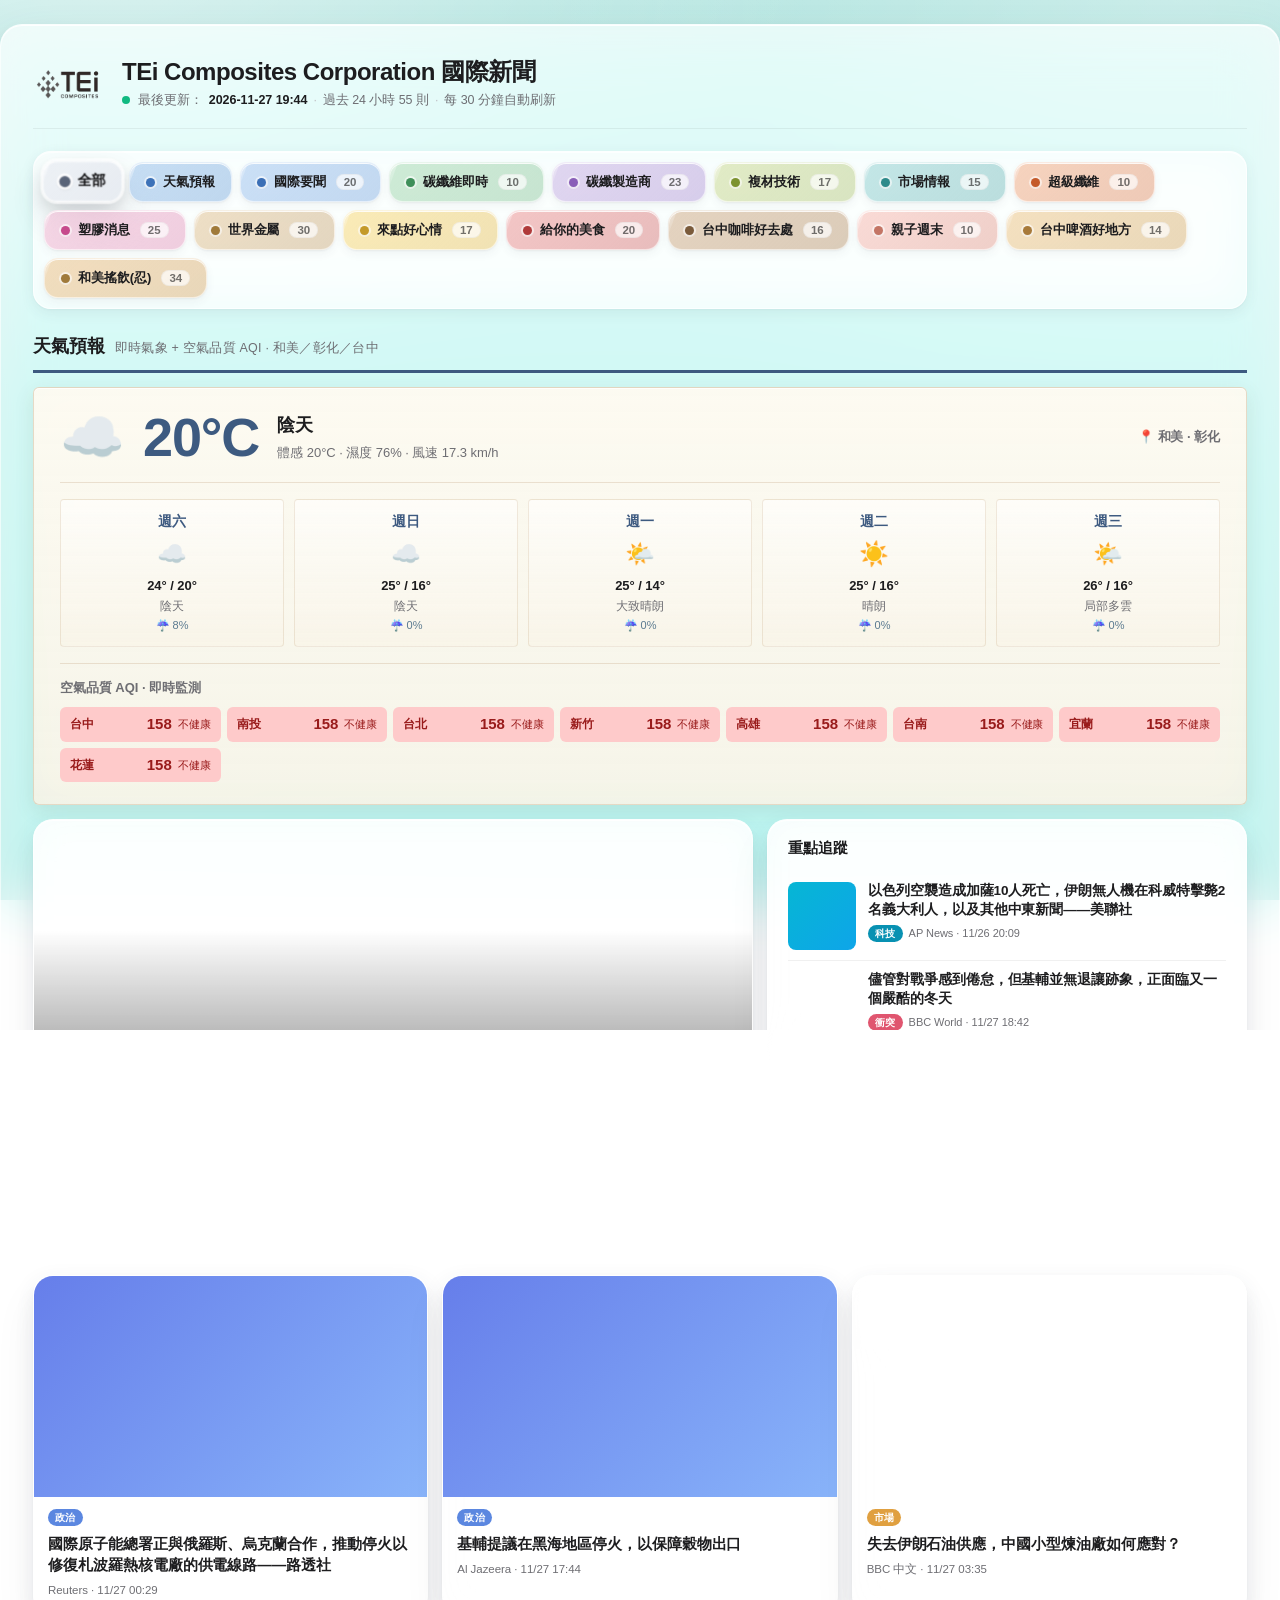
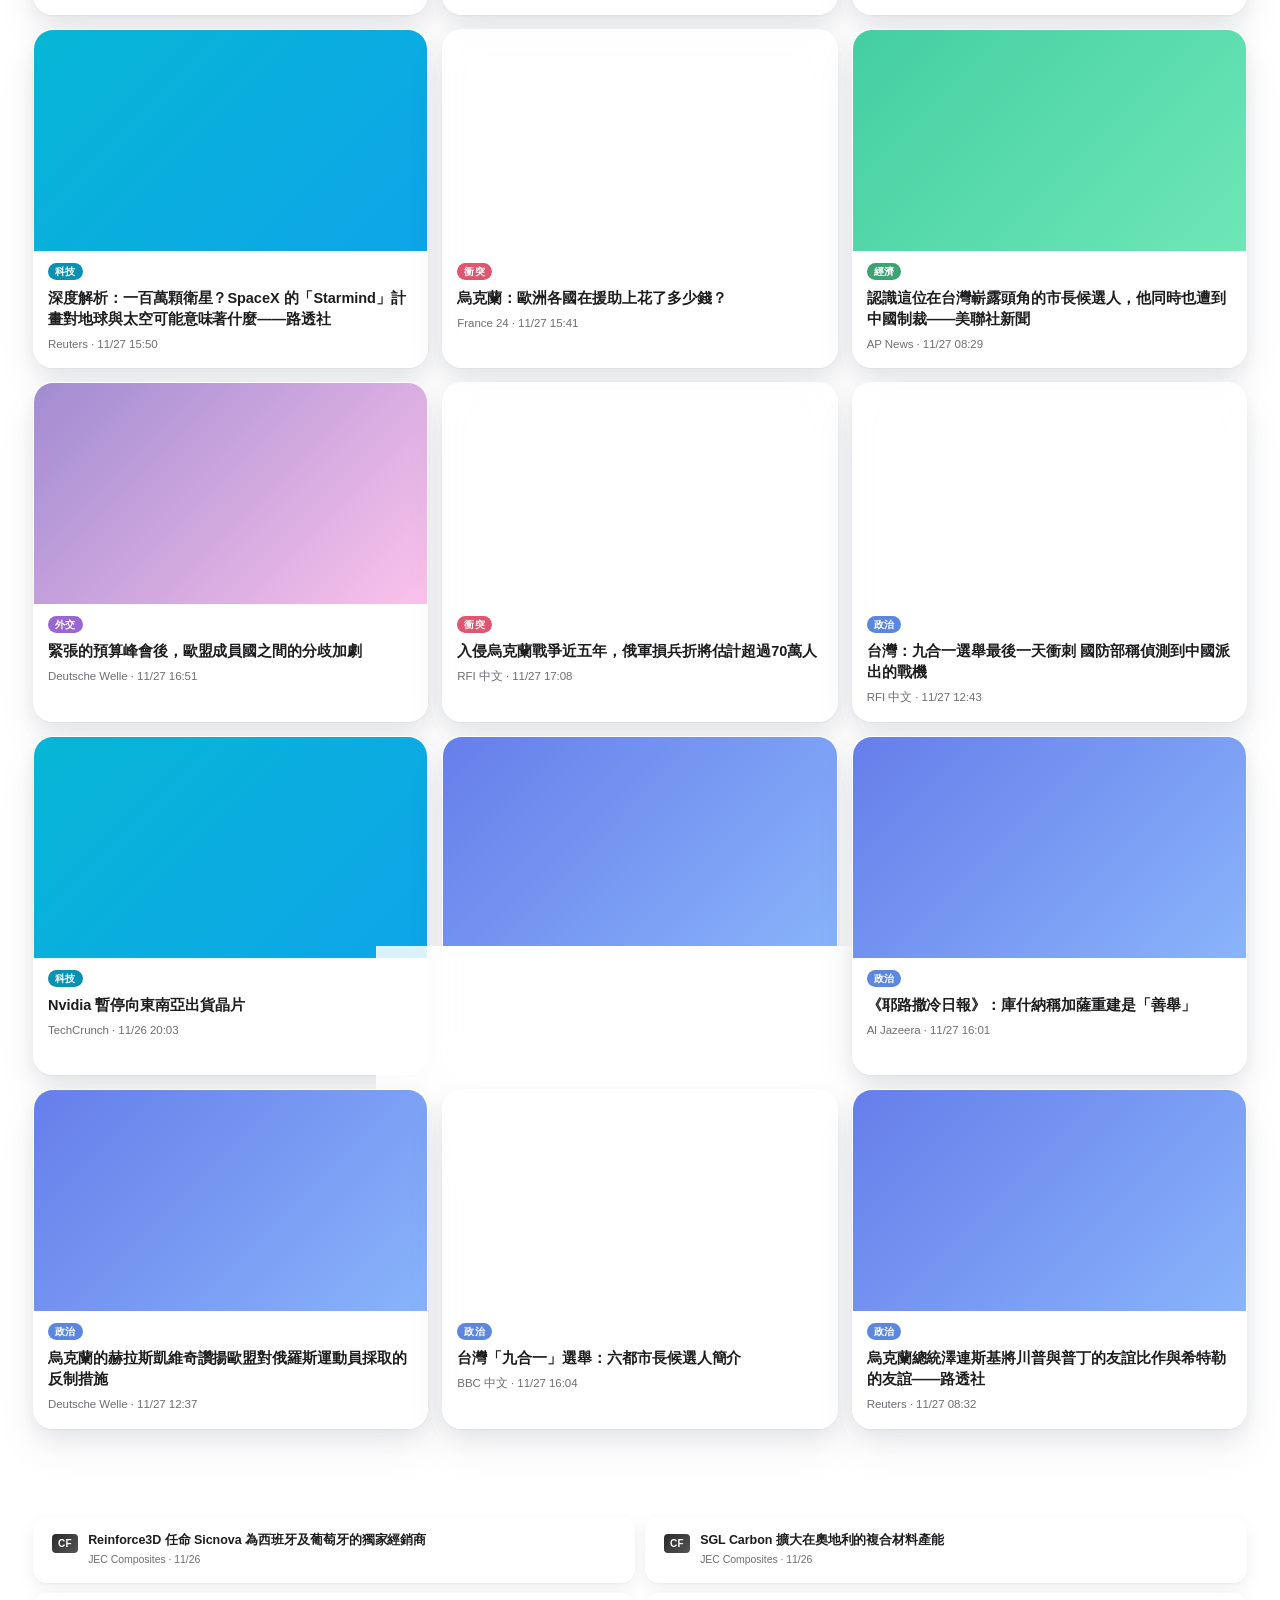
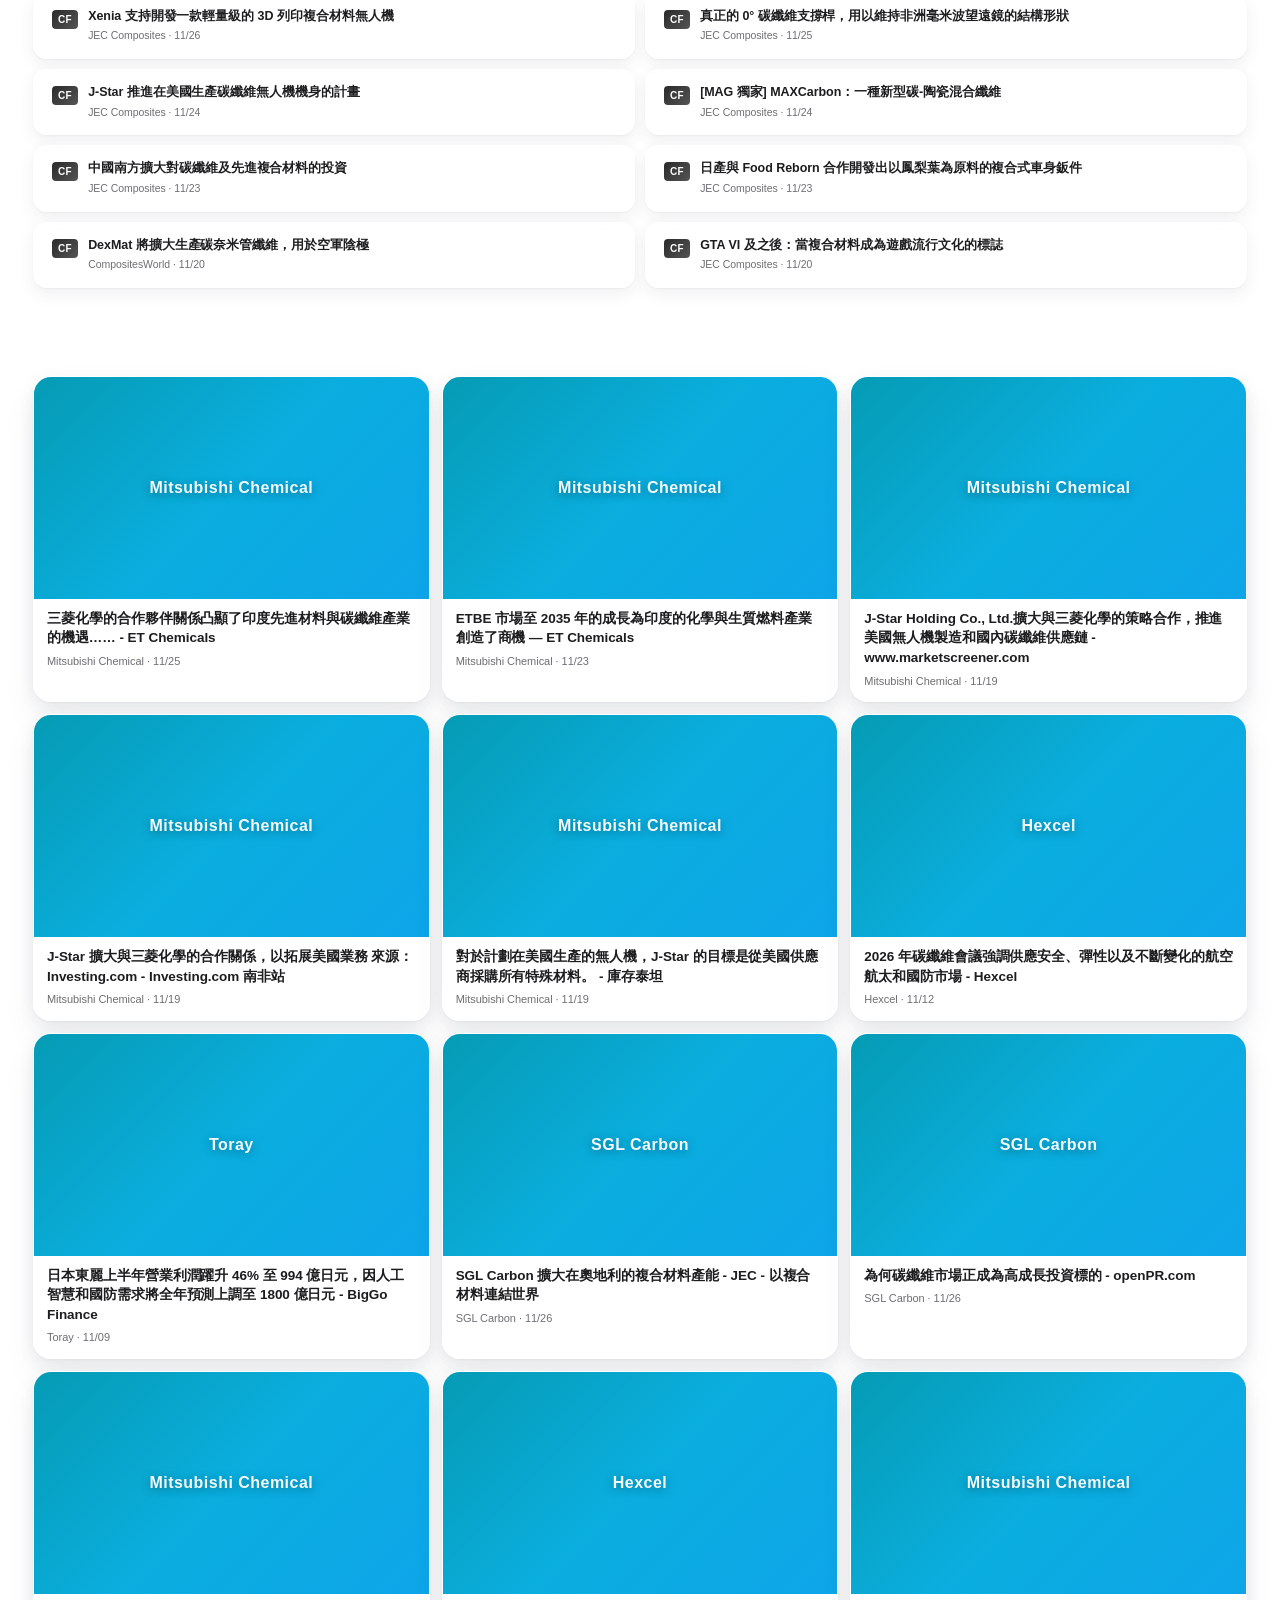
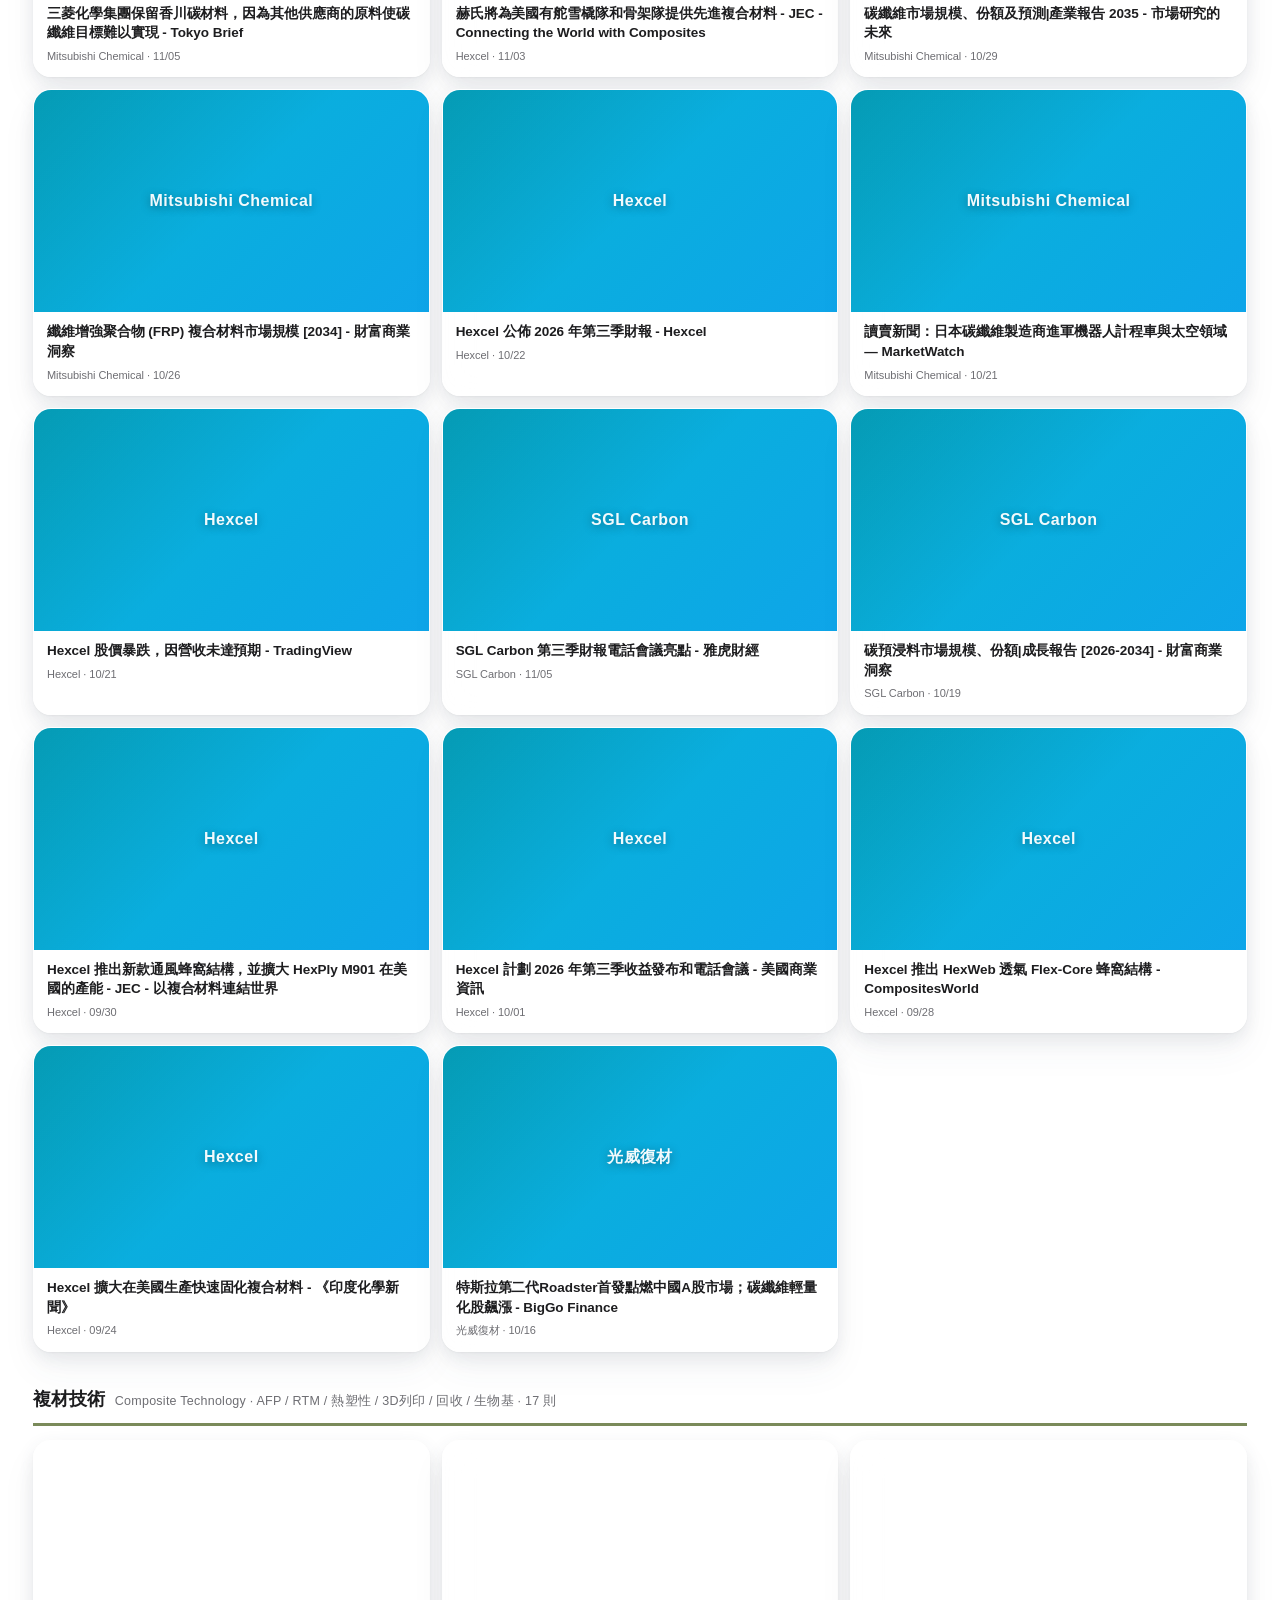
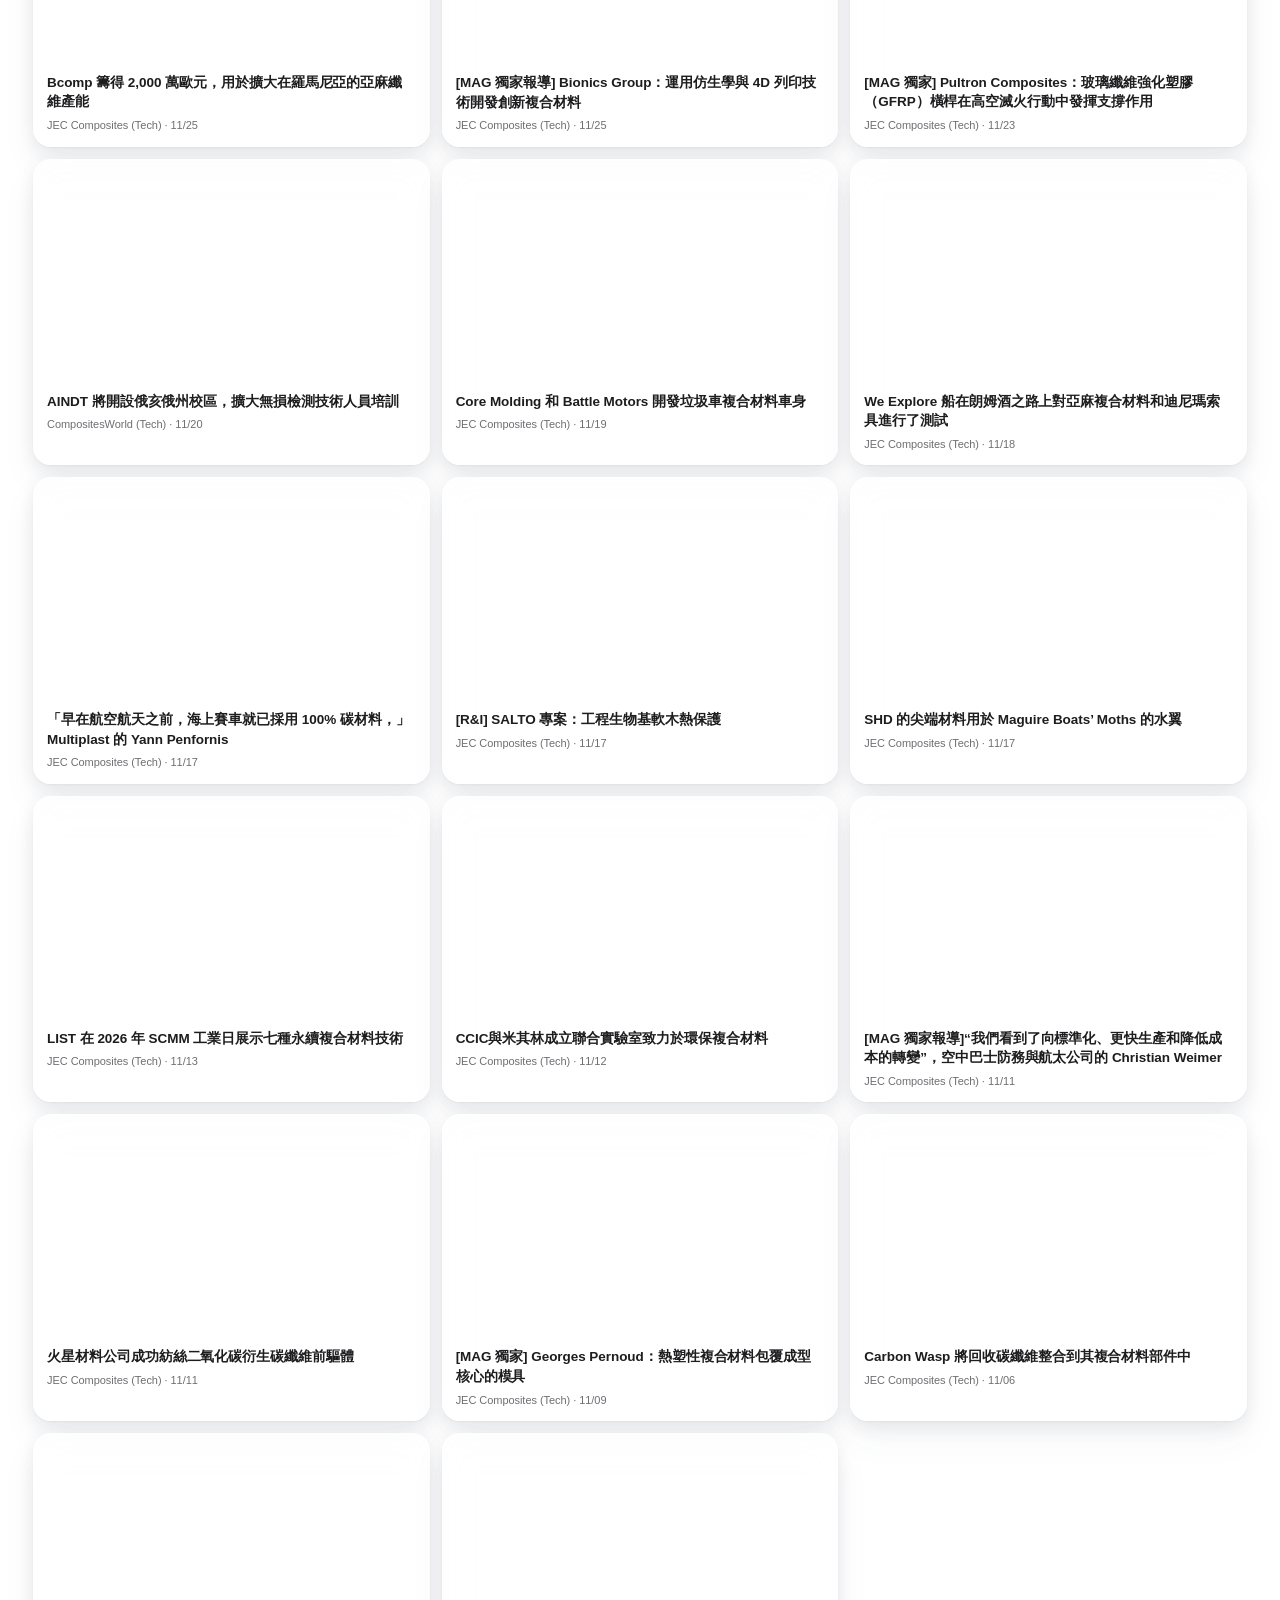
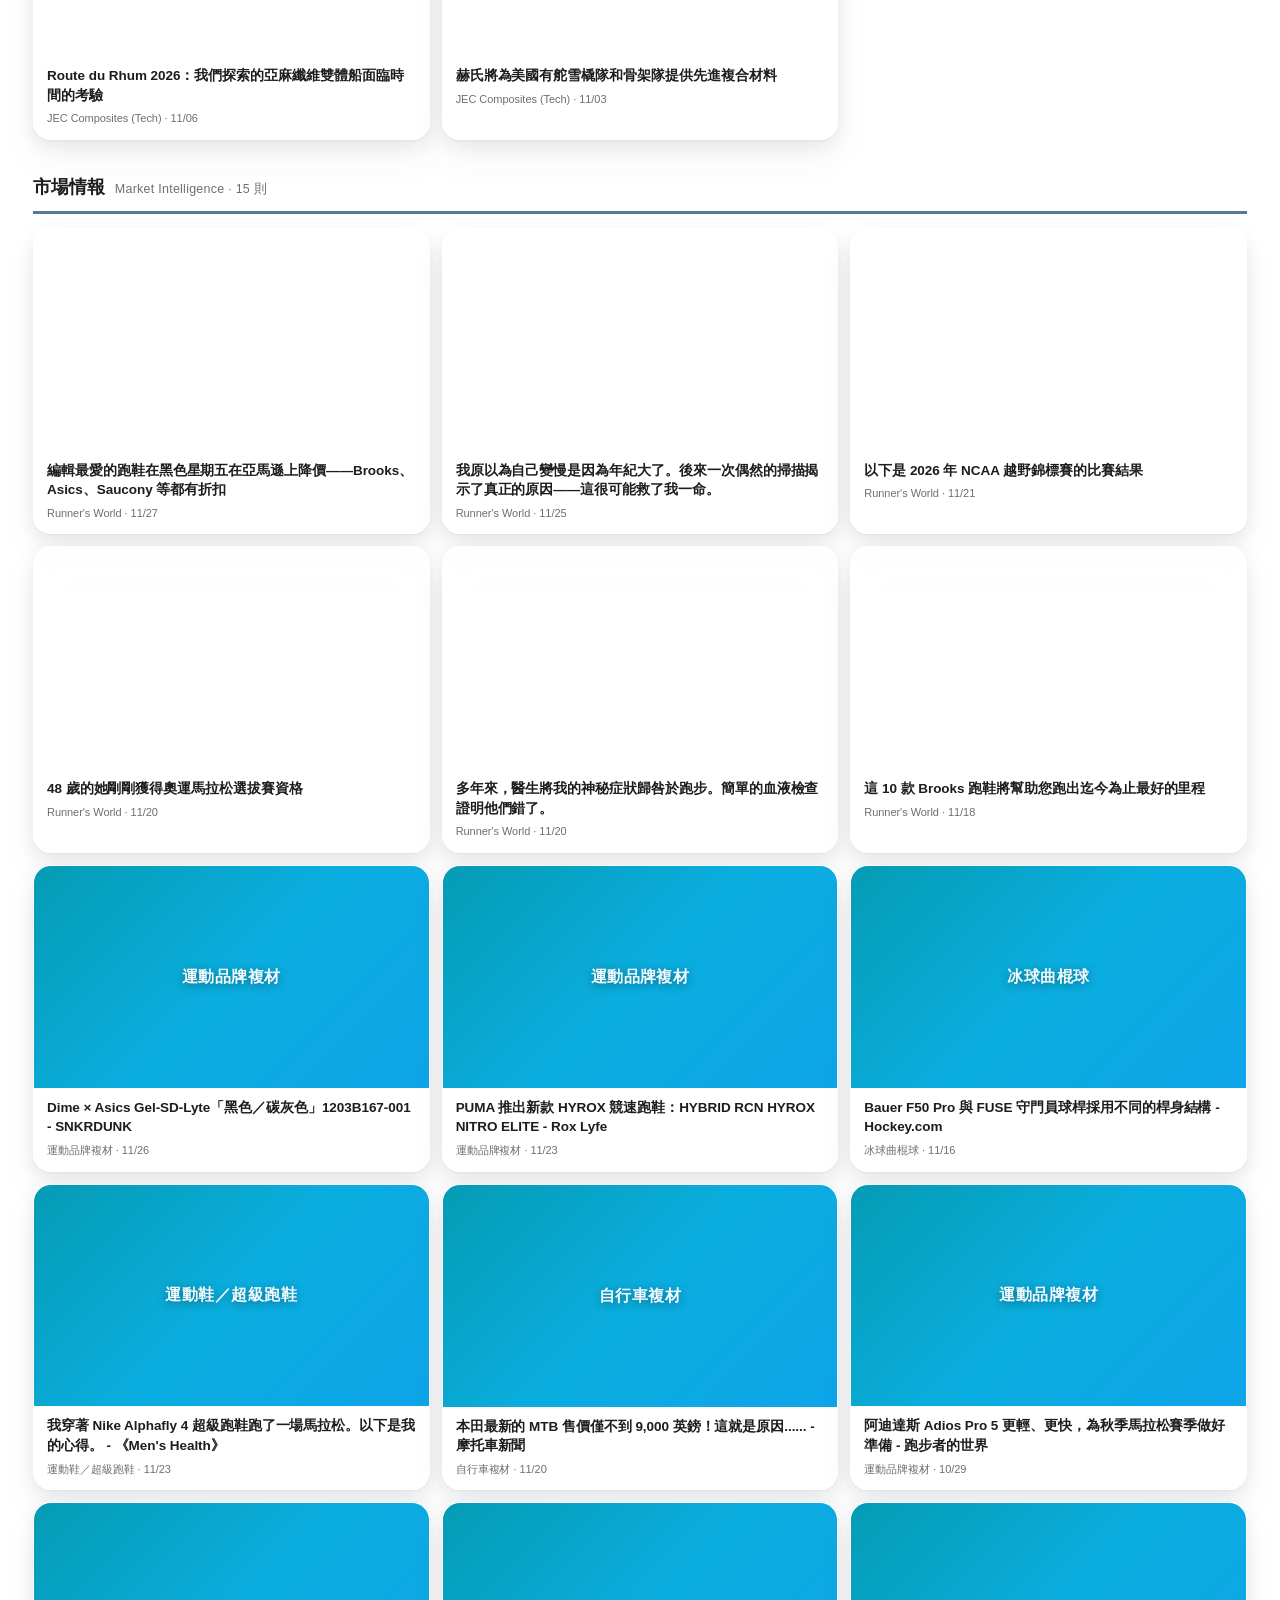
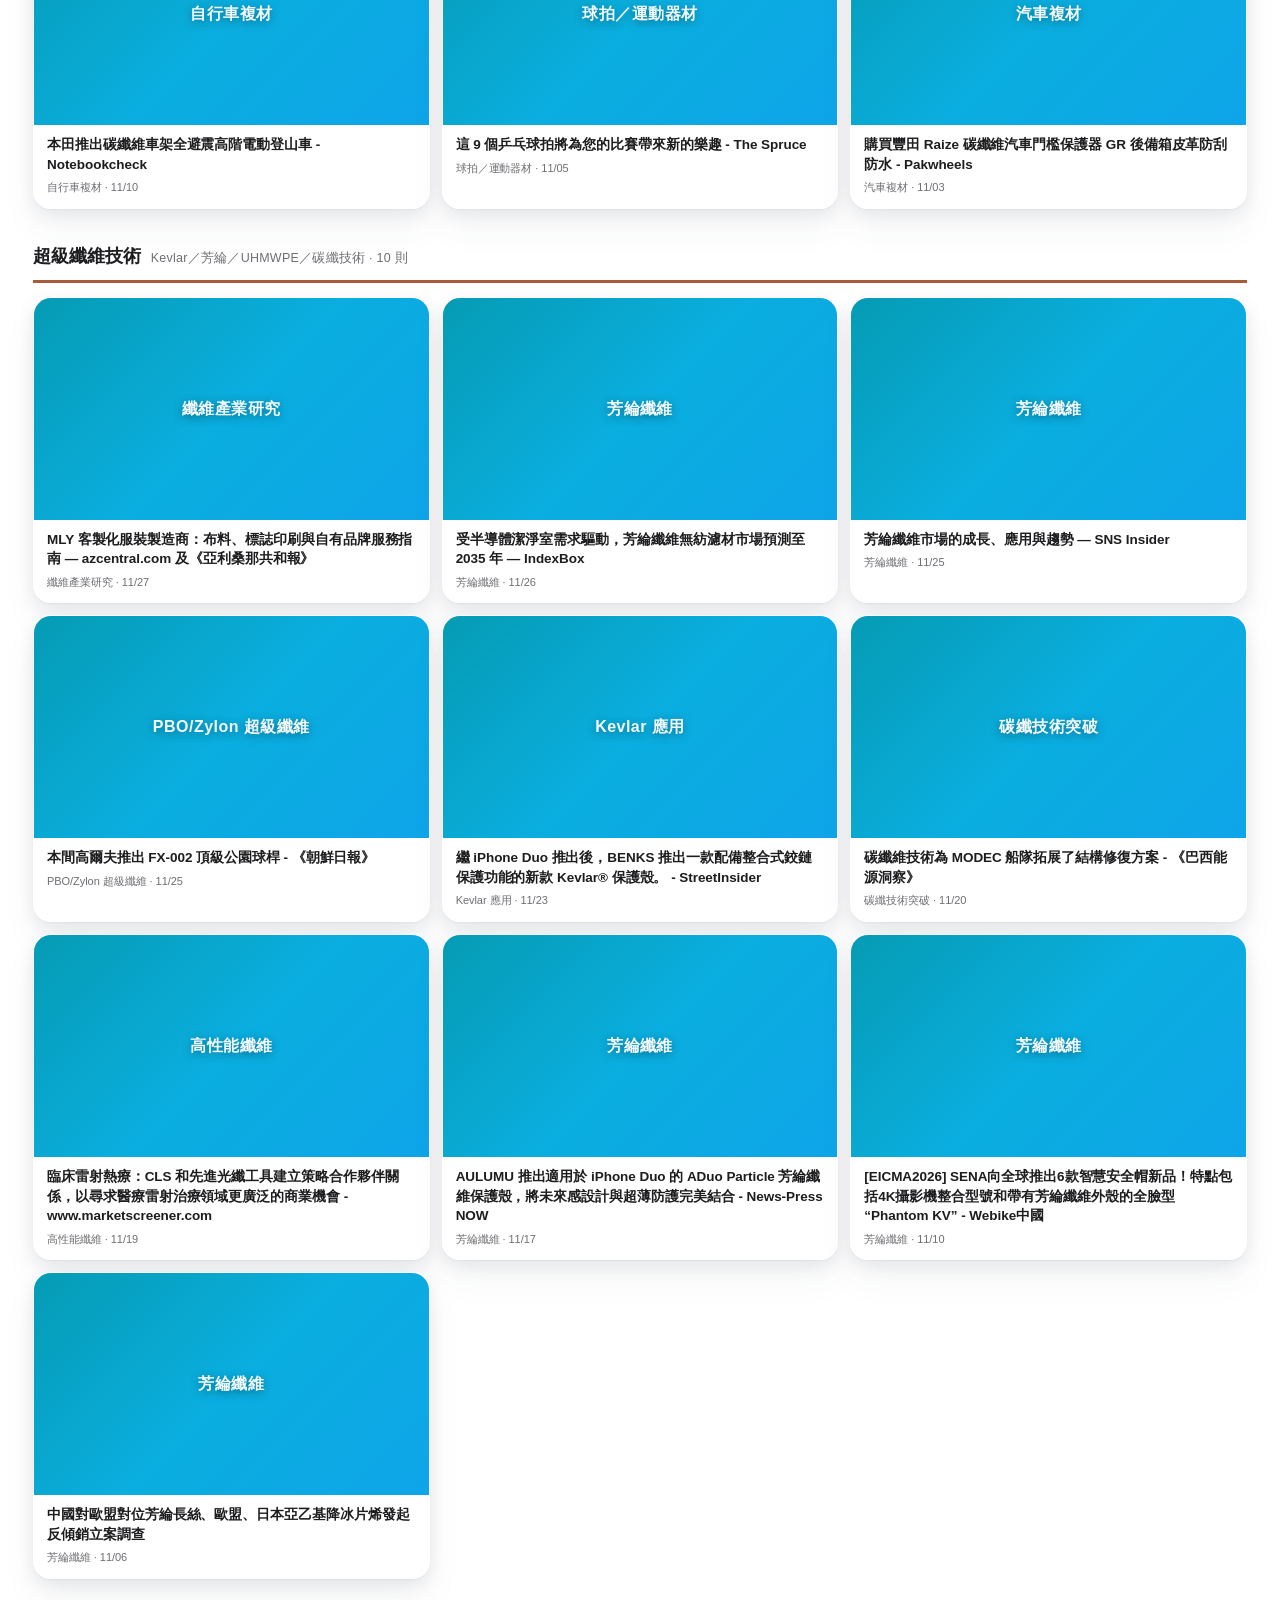
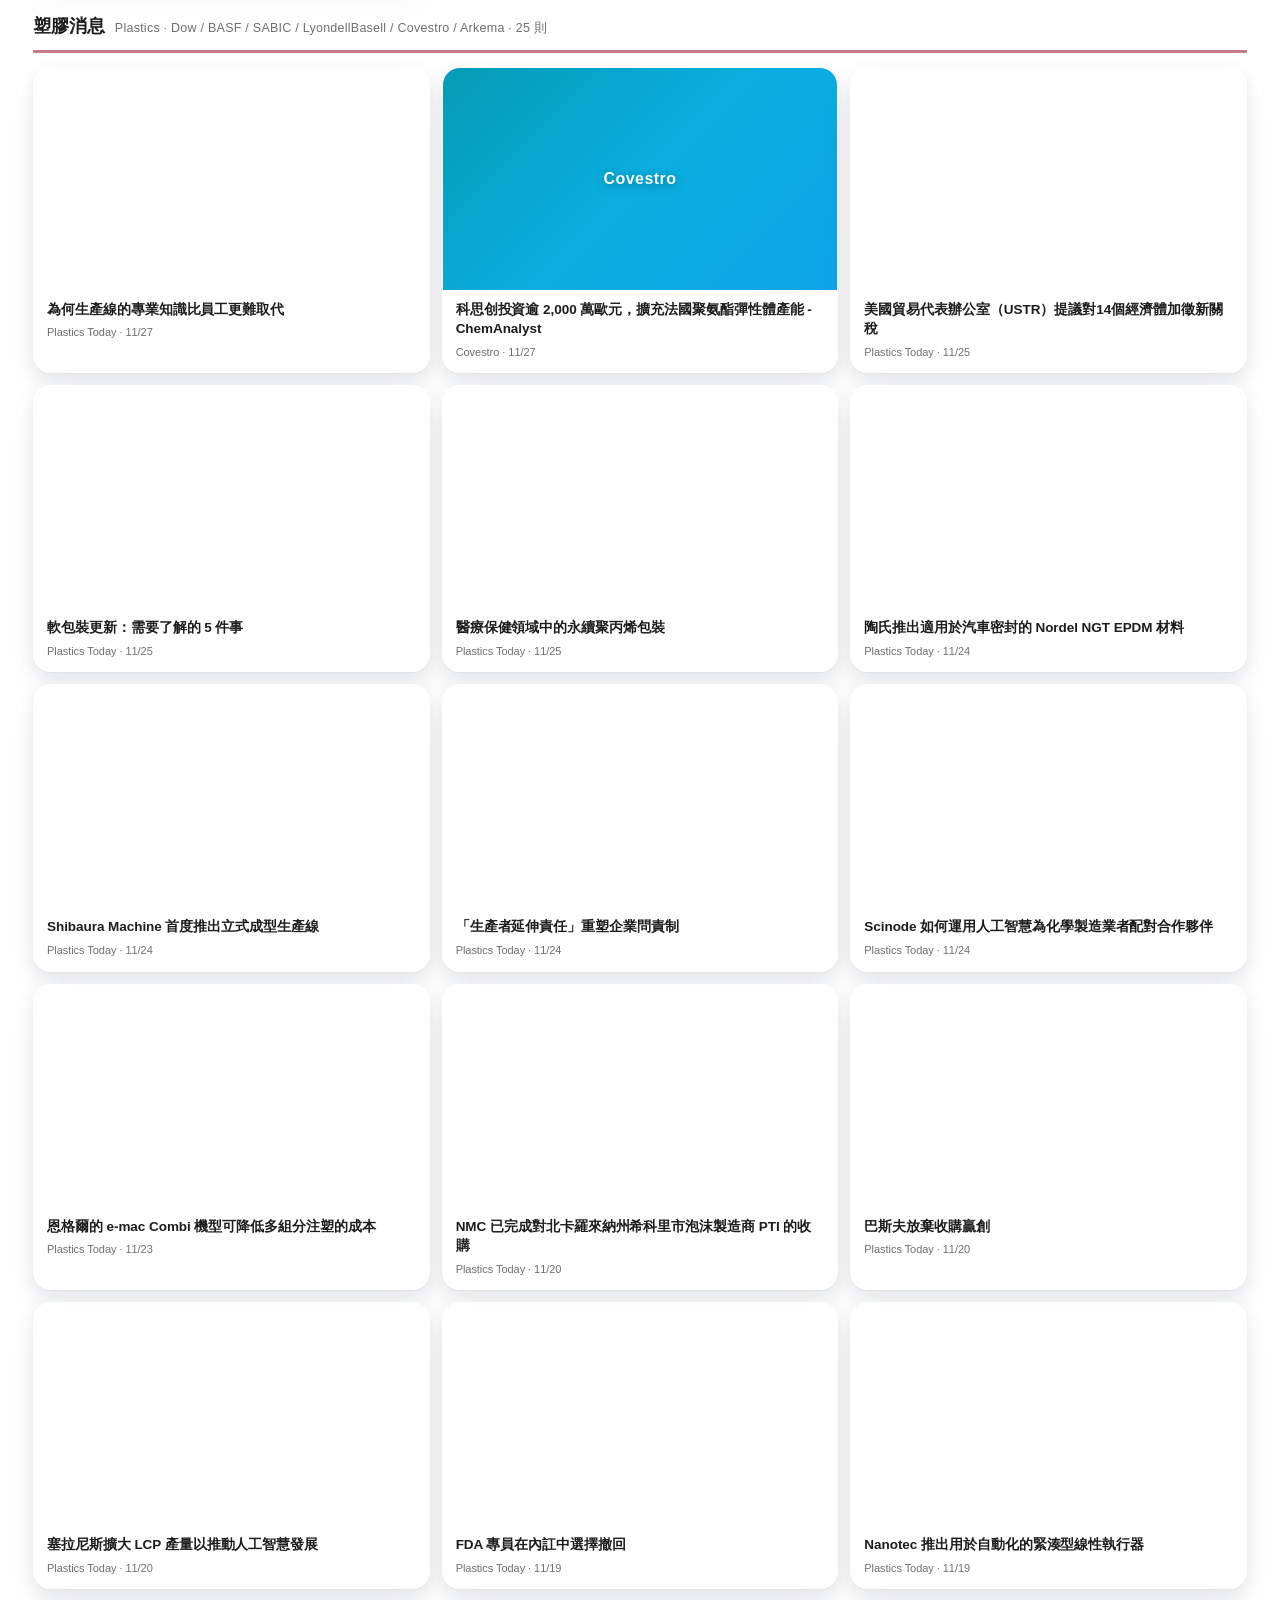
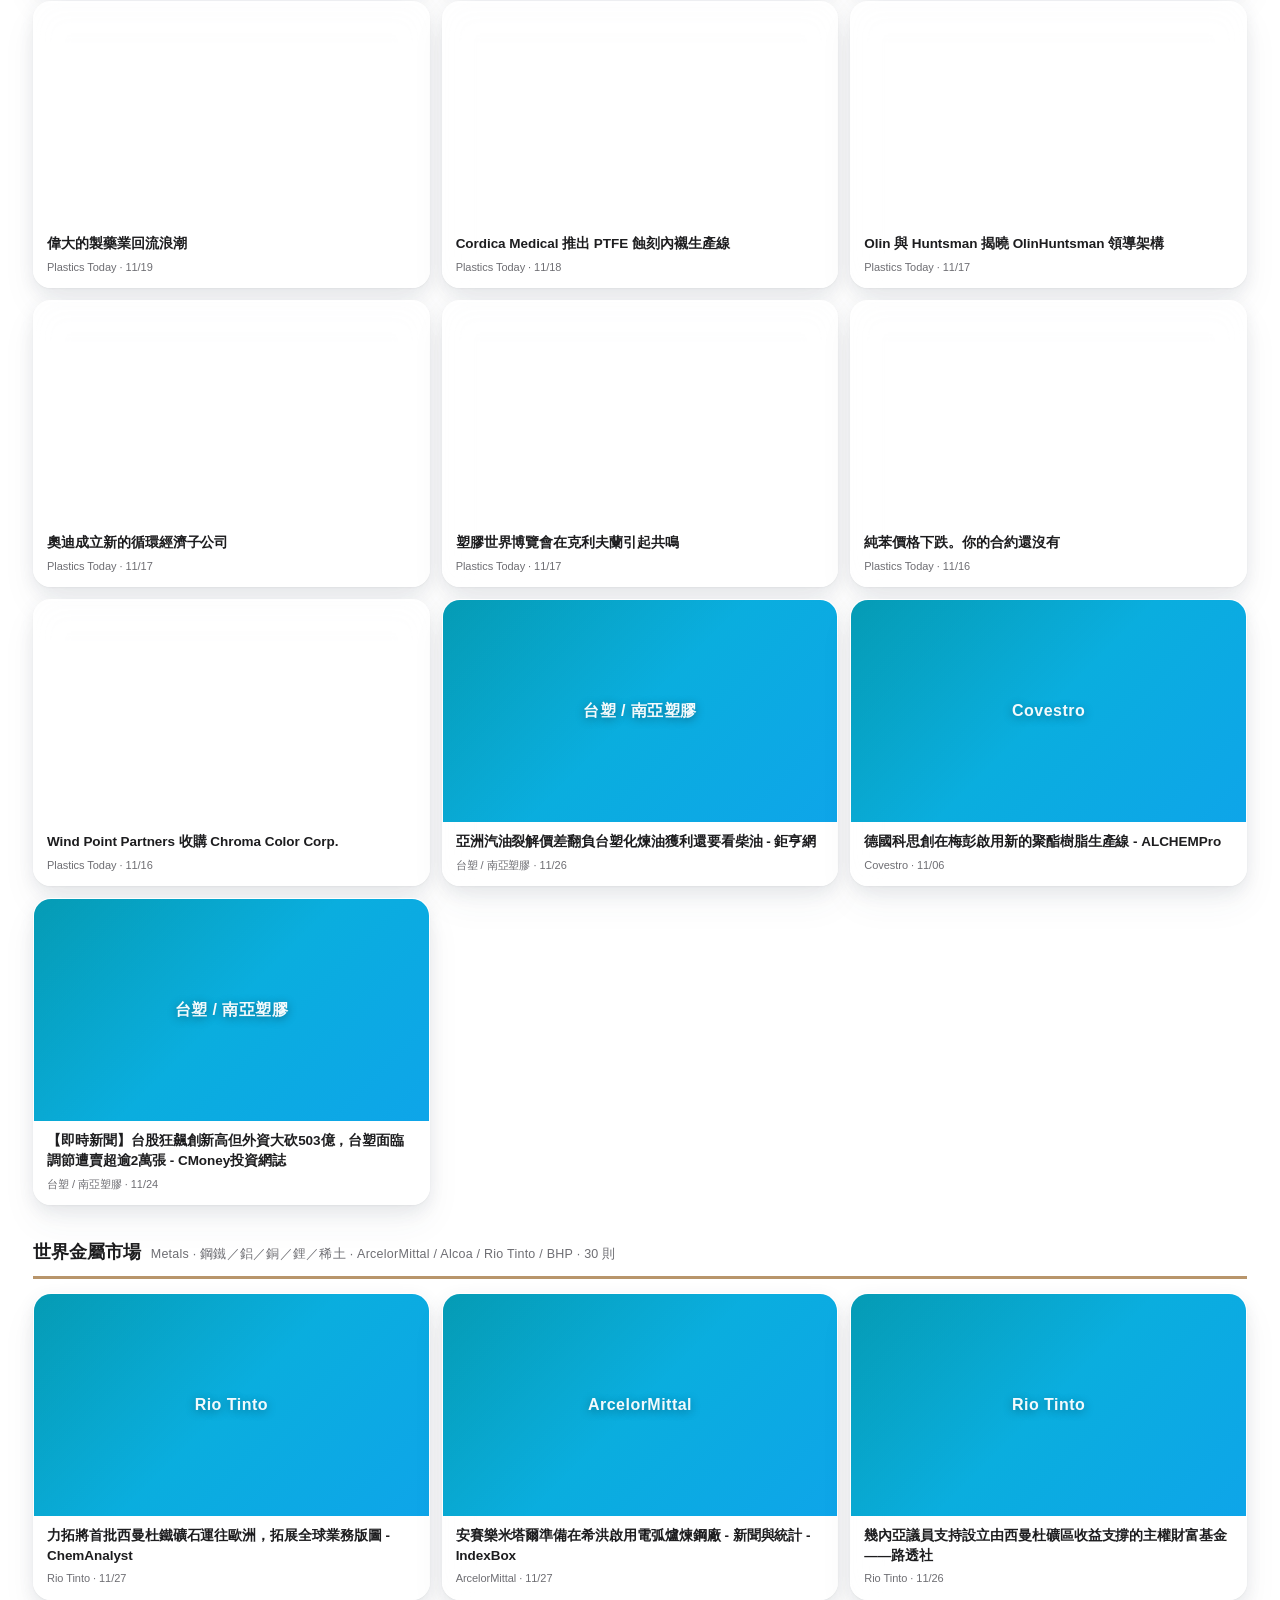
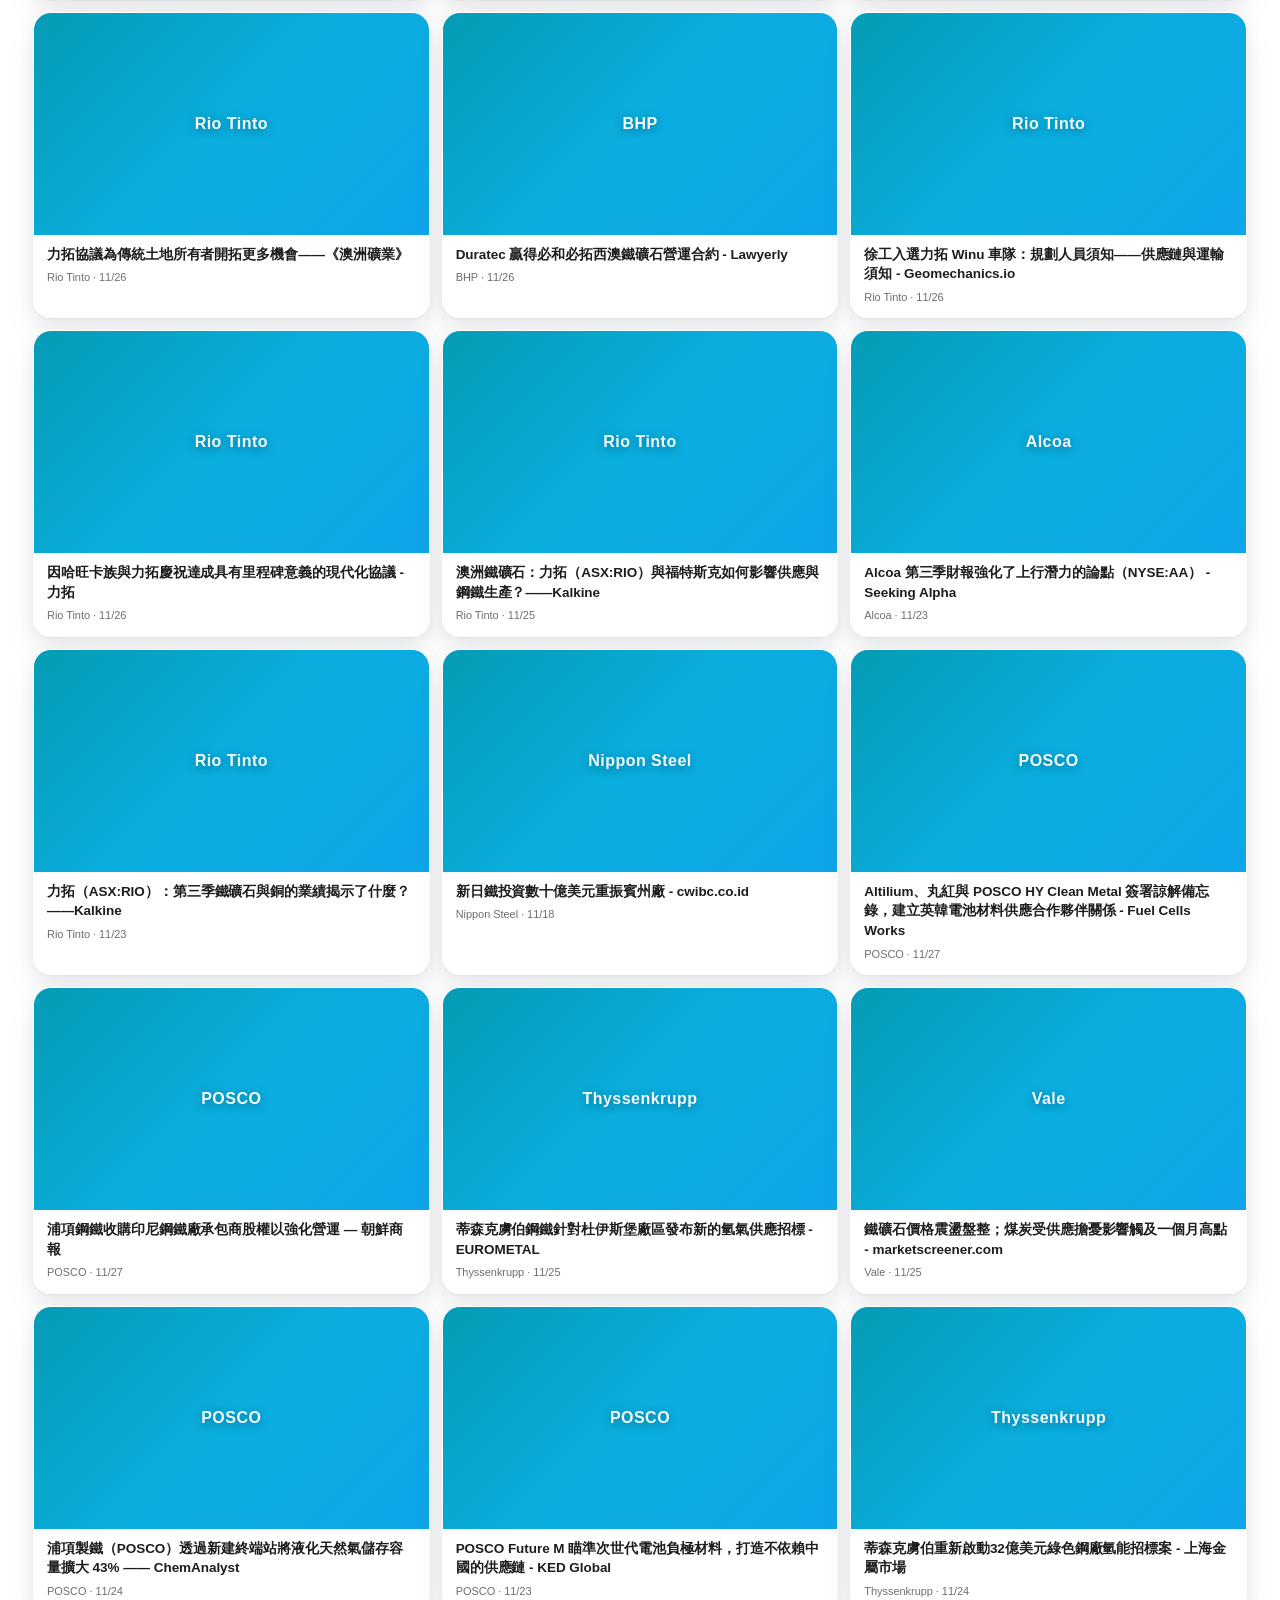
==== commit f05f53b2: "auto-update 2026-11-27 19:44 UTC" ====
--- a/index.html
+++ b/index.html
@@ -9,7 +9,7 @@
 <meta name="apple-mobile-web-app-capable" content="yes">
 <meta name="apple-mobile-web-app-status-bar-style" content="default">
 <meta name="format-detection" content="telephone=no">
-<title>TEi Composites · 國際新聞 · 2026-11-27 10:46</title>
+<title>TEi Composites · 國際新聞 · 2026-11-27 19:44</title>
 <style>
  * { box-sizing: border-box; }
  html, body { overscroll-behavior-y:none; }
@@ -504,7 +504,7 @@
       <h1>TEi Composites Corporation 國際新聞</h1>
       <div class="sub">
         <span class="live-dot" title="每 30 分鐘自動更新"></span>
-        最後更新：<strong>2026-11-27 10:46</strong>
+        最後更新：<strong>2026-11-27 19:44</strong>
         <span class="sub-sep">·</span> 過去 24 小時 55 則
         <span class="sub-sep">·</span> 每 30 分鐘自動刷新
       </div>
@@ -522,11 +522,11 @@
     <button type="button" class="tab" data-tab="fiber">超級纖維 <em>10</em></button>
     <button type="button" class="tab" data-tab="plastic">塑膠消息 <em>25</em></button>
     <button type="button" class="tab" data-tab="metal">世界金屬 <em>30</em></button>
-    <button type="button" class="tab" data-tab="fun">來點好心情 <em>20</em></button>
-    <button type="button" class="tab" data-tab="food">給你的美食 <em>19</em></button>
-    <button type="button" class="tab" data-tab="local">台中咖啡好去處 <em>17</em></button>
-    <button type="button" class="tab" data-tab="kid">親子週末 <em>9</em></button>
-    <button type="button" class="tab" data-tab="beer">台中啤酒好地方 <em>15</em></button>
+    <button type="button" class="tab" data-tab="fun">來點好心情 <em>17</em></button>
+    <button type="button" class="tab" data-tab="food">給你的美食 <em>20</em></button>
+    <button type="button" class="tab" data-tab="local">台中咖啡好去處 <em>16</em></button>
+    <button type="button" class="tab" data-tab="kid">親子週末 <em>10</em></button>
+    <button type="button" class="tab" data-tab="beer">台中啤酒好地方 <em>14</em></button>
     <button type="button" class="tab" data-tab="ren">和美搖飲(忍) <em>34</em></button>
   </nav>
 
@@ -535,47 +535,47 @@
   <div class="weather-card">
   <div class="weather-current">
     <div class="weather-emoji">☁️</div>
-    <div class="weather-temp">22&deg;C</div>
+    <div class="weather-temp">20&deg;C</div>
     <div class="weather-info">
       <div class="weather-label">陰天</div>
-      <div class="weather-sub">體感 23&deg;C &middot; 濕度 83% &middot; 風速 11.9 km/h</div>
+      <div class="weather-sub">體感 20&deg;C &middot; 濕度 76% &middot; 風速 17.3 km/h</div>
     </div>
     <div class="weather-loc">&#128205; 和美 · 彰化</div>
   </div>
   <div class="weather-forecast"><div class="weather-day">
-  <div class="day-name">週五</div>
-  <div class="day-icon">☁️</div>
-  <div class="day-temp">25&deg; / 21&deg;</div>
-  <div class="day-label">陰天</div>
-  <div class="day-rain">&#x2614; 2%</div>
-</div><div class="weather-day">
   <div class="day-name">週六</div>
   <div class="day-icon">☁️</div>
   <div class="day-temp">24&deg; / 20&deg;</div>
   <div class="day-label">陰天</div>
-  <div class="day-rain">&#x2614; 2%</div>
+  <div class="day-rain">&#x2614; 8%</div>
 </div><div class="weather-day">
   <div class="day-name">週日</div>
   <div class="day-icon">☁️</div>
-  <div class="day-temp">25&deg; / 15&deg;</div>
+  <div class="day-temp">25&deg; / 16&deg;</div>
   <div class="day-label">陰天</div>
   <div class="day-rain">&#x2614; 0%</div>
 </div><div class="weather-day">
   <div class="day-name">週一</div>
   <div class="day-icon">🌤️</div>
-  <div class="day-temp">25&deg; / 15&deg;</div>
-  <div class="day-label">局部多雲</div>
+  <div class="day-temp">25&deg; / 14&deg;</div>
+  <div class="day-label">大致晴朗</div>
   <div class="day-rain">&#x2614; 0%</div>
 </div><div class="weather-day">
   <div class="day-name">週二</div>
+  <div class="day-icon">☀️</div>
+  <div class="day-temp">25&deg; / 16&deg;</div>
+  <div class="day-label">晴朗</div>
+  <div class="day-rain">&#x2614; 0%</div>
+</div><div class="weather-day">
+  <div class="day-name">週三</div>
   <div class="day-icon">🌤️</div>
-  <div class="day-temp">25&deg; / 15&deg;</div>
-  <div class="day-label">大致晴朗</div>
+  <div class="day-temp">26&deg; / 16&deg;</div>
+  <div class="day-label">局部多雲</div>
   <div class="day-rain">&#x2614; 0%</div>
 </div></div>
   <div class="aqi-section">
     <h3>空氣品質 AQI &middot; 即時監測</h3>
-    <div class="aqi-list"><div class="aqi-row aqi-moderate"><span class="site">台中</span><strong>99</strong><span class="status">普通</span></div><div class="aqi-row aqi-moderate"><span class="site">南投</span><strong>99</strong><span class="status">普通</span></div><div class="aqi-row aqi-moderate"><span class="site">台北</span><strong>99</strong><span class="status">普通</span></div><div class="aqi-row aqi-moderate"><span class="site">新竹</span><strong>99</strong><span class="status">普通</span></div><div class="aqi-row aqi-moderate"><span class="site">高雄</span><strong>99</strong><span class="status">普通</span></div><div class="aqi-row aqi-moderate"><span class="site">台南</span><strong>99</strong><span class="status">普通</span></div><div class="aqi-row aqi-moderate"><span class="site">宜蘭</span><strong>99</strong><span class="status">普通</span></div><div class="aqi-row aqi-moderate"><span class="site">花蓮</span><strong>99</strong><span class="status">普通</span></div></div>
+    <div class="aqi-list"><div class="aqi-row aqi-unhealthy"><span class="site">台中</span><strong>158</strong><span class="status">不健康</span></div><div class="aqi-row aqi-unhealthy"><span class="site">南投</span><strong>158</strong><span class="status">不健康</span></div><div class="aqi-row aqi-unhealthy"><span class="site">台北</span><strong>158</strong><span class="status">不健康</span></div><div class="aqi-row aqi-unhealthy"><span class="site">新竹</span><strong>158</strong><span class="status">不健康</span></div><div class="aqi-row aqi-unhealthy"><span class="site">高雄</span><strong>158</strong><span class="status">不健康</span></div><div class="aqi-row aqi-unhealthy"><span class="site">台南</span><strong>158</strong><span class="status">不健康</span></div><div class="aqi-row aqi-unhealthy"><span class="site">宜蘭</span><strong>158</strong><span class="status">不健康</span></div><div class="aqi-row aqi-unhealthy"><span class="site">花蓮</span><strong>158</strong><span class="status">不健康</span></div></div>
   </div>
 </div>
 </section>
@@ -583,14 +583,14 @@
   <section class="hero-row" data-group="main">
     <details class="card hero">
   <summary>
-    <div class="hero-img" style="background:linear-gradient(135deg,#ff758c 0%,#ff9a7e 100%);background-image:url('https://ichef.bbci.co.uk/ace/standard/240/cpsprodpb/20f7/live/d0e75f10-e9e6-11f1-ab41-f1f84c0c758a.jpg');background-size:cover;background-position:center;background-repeat:no-repeat;"></div>
+    <div class="hero-img" style="background:linear-gradient(135deg,#ff758c 0%,#ff9a7e 100%);background-image:url('https://ichef.bbci.co.uk/ace/standard/240/cpsprodpb/fdee/live/21e805d0-ea60-11f1-99b6-a35a62fa4264.jpg');background-size:cover;background-position:center;background-repeat:no-repeat;"></div>
     <div class="hero-overlay"></div>
     <div class="hero-caption">
       <div class="tags">
         <span class="tag" style="background:#e0556f">衝突</span>
       </div>
       <h2>澤連斯基在BBC專訪中批評川普與普丁之間「奇怪」的友誼</h2>
-      <div class="meta">BBC World · 11/27 09:07</div>
+      <div class="meta">BBC World · 11/27 18:00</div>
     </div>
   </summary>
   <div class="detail">
@@ -620,9 +620,45 @@
   </div>
 </details><details class="list-item">
   <summary>
+    <div class="list-thumb" style="background:linear-gradient(135deg,#ff758c 0%,#ff9a7e 100%);background-image:url('https://ichef.bbci.co.uk/ace/standard/240/cpsprodpb/9fca/live/2dd32240-e9b5-11f1-99b6-a35a62fa4264.jpg');background-size:cover;background-position:center;background-repeat:no-repeat;"></div>
+    <div class="list-caption">
+      <h4>儘管對戰爭感到倦怠，但基輔並無退讓跡象，正面臨又一個嚴酷的冬天</h4>
+      <div class="meta">
+        <span class="tag tiny" style="background:#e0556f">衝突</span>
+        BBC World · 11/27 18:42
+      </div>
+    </div>
+  </summary>
+  <div class="detail">
+    <p>烏克蘭正準備迎接又一個慘烈的冬天，而一個問題依然縈繞不去：這一切究竟將如何收場？</p>
+    <div class="read-more-group">
+  <a class="read-more" href="https://translate.google.com/translate?sl=auto&amp;tl=zh-TW&amp;u=https%3A%2F%2Fwww.bbc.co.uk%2Fnews%2Farticles%2Fc3pw4yrr8kz9o%3Fat_medium%3DRSS%26at_campaign%3Drss" target="_blank" rel="noopener">閱讀完整報導 (繁中) →</a>
+  <a class="read-more-alt" href="https://www.bbc.co.uk/news/articles/c3pw4yrr8kz9o?at_medium=RSS&amp;at_campaign=rss" target="_blank" rel="noopener" title="若翻譯版被網站封鎖，可點此看英文原文。在 Chrome／Edge 瀏覽器可右鍵選「翻譯成中文」使用瀏覽器內建翻譯（不經代理、不被擋）">原文</a>
+</div>
+  </div>
+</details><details class="list-item">
+  <summary>
+    <div class="list-thumb" style="background:linear-gradient(135deg,#667eea 0%,#89b4fa 100%);"></div>
+    <div class="list-caption">
+      <h4>「熊陷阱」：烏克蘭盛讚新行動，俄軍傷亡人數持續攀升</h4>
+      <div class="meta">
+        <span class="tag tiny" style="background:#5b87e0">政治</span>
+        Al Jazeera · 11/27 17:13
+      </div>
+    </div>
+  </summary>
+  <div class="detail">
+    <p>在西方大國商討停火提案之際，俄軍沿戰線發動的攻勢遭遇了頑強的抵抗。</p>
+    <div class="read-more-group">
+  <a class="read-more" href="https://translate.google.com/translate?sl=auto&amp;tl=zh-TW&amp;u=https%3A%2F%2Fwww.aljazeera.com%2Fnews%2F2026%2F11%2F27%2Fukraine-rejects-unfavourable-compromises-as-it-frees-more-territory%3Ftraffic_source%3Drss" target="_blank" rel="noopener">閱讀完整報導 (繁中) →</a>
+  <a class="read-more-alt" href="https://www.aljazeera.com/news/2026/11/27/ukraine-rejects-unfavourable-compromises-as-it-frees-more-territory?traffic_source=rss" target="_blank" rel="noopener" title="若翻譯版被網站封鎖，可點此看英文原文。在 Chrome／Edge 瀏覽器可右鍵選「翻譯成中文」使用瀏覽器內建翻譯（不經代理、不被擋）">原文</a>
+</div>
+  </div>
+</details><details class="list-item">
+  <summary>
     <div class="list-thumb" style="background:linear-gradient(135deg,#ff758c 0%,#ff9a7e 100%);"></div>
     <div class="list-caption">
-      <h4>台灣地方選舉競選活動進入最後一天；中國派出戰機——路透社</h4>
+      <h4>台灣選戰在人山人海的集會中落幕；中國派出戰機——路透社</h4>
       <div class="meta">
         <span class="tag tiny" style="background:#e0556f">衝突</span>
         Reuters · 11/27 06:07
@@ -630,41 +666,8 @@
     </div>
   </summary>
   <div class="detail">
-    <p>台灣地方選舉競選活動進入最後一天；中國派出戰機 路透社</p>
+    <p>人潮湧動的集會為台灣選戰畫下句點；中國派出戰機 路透社</p>
     <a class="read-more" href="https://news.google.com/rss/articles/[base64]?oc=5" target="_blank" rel="noopener" title="在 Chrome／Edge 可右鍵選『翻譯成中文』">閱讀完整報導 →</a>
-  </div>
-</details><details class="list-item">
-  <summary>
-    <div class="list-thumb" style="background:linear-gradient(135deg,#667eea 0%,#89b4fa 100%);"></div>
-    <div class="list-caption">
-      <h4>國際原子能總署正與俄羅斯、烏克蘭合作，推動停火以修復札波羅熱核電廠的供電線路——路透社</h4>
-      <div class="meta">
-        <span class="tag tiny" style="background:#5b87e0">政治</span>
-        Reuters · 11/27 00:29
-      </div>
-    </div>
-  </summary>
-  <div class="detail">
-    <p>國際原子能總署正與俄羅斯、烏克蘭合作推動停火，以修復札波羅熱核電廠的供電線路 路透社</p>
-    <a class="read-more" href="https://news.google.com/rss/articles/[base64]?oc=5" target="_blank" rel="noopener" title="在 Chrome／Edge 可右鍵選『翻譯成中文』">閱讀完整報導 →</a>
-  </div>
-</details><details class="list-item">
-  <summary>
-    <div class="list-thumb" style="background:linear-gradient(135deg,#ff758c 0%,#ff9a7e 100%);background-image:url('https://s.france24.com/media/display/d6c3707a-e9d4-11f1-8cb6-174dac1c1bf0/w:1024/p:16x9/EN-20261126-200333-200843-CS.jpg');background-size:cover;background-position:center;background-repeat:no-repeat;"></div>
-    <div class="list-caption">
-      <h4>川普敦促普丁結束在歐洲的「軍事侵略」</h4>
-      <div class="meta">
-        <span class="tag tiny" style="background:#e0556f">衝突</span>
-        France 24 · 11/26 20:10
-      </div>
-    </div>
-  </summary>
-  <div class="detail">
-    <p>美國總統唐納德·川普週四表示，他已要求弗拉基米爾·普京「撤回針對歐洲的所有軍事侵略」，這顯示他對這位俄羅斯領導人的語氣有所轉變——就在一週前，他還稱普京為朋友。 川普表示，他上週在中國與普丁會面時提出了這項要求，並補充說，他認為這將有助於達成一項協議，以結束莫斯科在烏克蘭的旷日持久戰爭。這位美國領導人的言論發表於他於佛羅里達州接待北約秘書長馬克·呂特（Mark Rutte）的隔天；會後兩人發表聯合聲明，呼籲俄羅斯不要擴大烏克蘭戰爭。 法國24台國際事務編輯凱斯……</p>
-    <div class="read-more-group">
-  <a class="read-more" href="https://translate.google.com/translate?sl=auto&amp;tl=zh-TW&amp;u=https%3A%2F%2Fwww.france24.com%2Fen%2Ftrump-urges-putin-to-end-military-aggression-in-europe" target="_blank" rel="noopener">閱讀完整報導 (繁中) →</a>
-  <a class="read-more-alt" href="https://www.france24.com/en/trump-urges-putin-to-end-military-aggression-in-europe" target="_blank" rel="noopener" title="若翻譯版被網站封鎖，可點此看英文原文。在 Chrome／Edge 瀏覽器可右鍵選「翻譯成中文」使用瀏覽器內建翻譯（不經代理、不被擋）">原文</a>
-</div>
   </div>
 </details>
 </aside>
@@ -672,6 +675,39 @@
 
   <section class="grid" data-group="main">
     <details class="card tile">
+  <summary>
+    <div class="tile-img" style="background:linear-gradient(135deg,#667eea 0%,#89b4fa 100%);"></div>
+    <div class="tile-body">
+      <div class="tags">
+        <span class="tag tiny" style="background:#5b87e0">政治</span>
+      </div>
+      <h3>國際原子能總署正與俄羅斯、烏克蘭合作，推動停火以修復札波羅熱核電廠的供電線路——路透社</h3>
+      <div class="meta">Reuters · 11/27 00:29</div>
+    </div>
+  </summary>
+  <div class="detail">
+    <p>國際原子能總署正與俄羅斯、烏克蘭合作推動停火，以修復札波羅熱核電廠的供電線路 路透社</p>
+    <a class="read-more" href="https://news.google.com/rss/articles/[base64]?oc=5" target="_blank" rel="noopener" title="在 Chrome／Edge 可右鍵選『翻譯成中文』">閱讀完整報導 →</a>
+  </div>
+</details><details class="card tile">
+  <summary>
+    <div class="tile-img" style="background:linear-gradient(135deg,#667eea 0%,#89b4fa 100%);"></div>
+    <div class="tile-body">
+      <div class="tags">
+        <span class="tag tiny" style="background:#5b87e0">政治</span>
+      </div>
+      <h3>基輔提議在黑海地區停火，以保障穀物出口</h3>
+      <div class="meta">Al Jazeera · 11/27 17:44</div>
+    </div>
+  </summary>
+  <div class="detail">
+    <p>這項提案提出之際，正值澤連斯基總統批評川普與普丁的「友誼」。</p>
+    <div class="read-more-group">
+  <a class="read-more" href="https://translate.google.com/translate?sl=auto&amp;tl=zh-TW&amp;u=https%3A%2F%2Fwww.aljazeera.com%2Fnews%2F2026%2F11%2F27%2Fkyiv-offers-black-sea-ceasefire-as-putin-expands-russias-navy%3Ftraffic_source%3Drss" target="_blank" rel="noopener">閱讀完整報導 (繁中) →</a>
+  <a class="read-more-alt" href="https://www.aljazeera.com/news/2026/11/27/kyiv-offers-black-sea-ceasefire-as-putin-expands-russias-navy?traffic_source=rss" target="_blank" rel="noopener" title="若翻譯版被網站封鎖，可點此看英文原文。在 Chrome／Edge 瀏覽器可右鍵選「翻譯成中文」使用瀏覽器內建翻譯（不經代理、不被擋）">原文</a>
+</div>
+  </div>
+</details><details class="card tile">
   <summary>
     <div class="tile-img" style="background:linear-gradient(135deg,#f7971e 0%,#ffd86f 100%);background-image:url('https://ichef.bbci.co.uk/ace/ws/240/cpsprodpb/832e/live/a99e84b0-e789-11f1-a094-5fdc692f3e33.png');background-size:cover;background-position:center;background-repeat:no-repeat;"></div>
     <div class="tile-body">
@@ -688,36 +724,36 @@
   </div>
 </details><details class="card tile">
   <summary>
-    <div class="tile-img" style="background:linear-gradient(135deg,#ff758c 0%,#ff9a7e 100%);"></div>
+    <div class="tile-img" style="background:linear-gradient(135deg,#06b6d4 0%,#0ea5e9 100%);"></div>
+    <div class="tile-body">
+      <div class="tags">
+        <span class="tag tiny" style="background:#0891b2">科技</span>
+      </div>
+      <h3>深度解析：一百萬顆衛星？SpaceX 的「Starmind」計畫對地球與太空可能意味著什麼——路透社</h3>
+      <div class="meta">Reuters · 11/27 15:50</div>
+    </div>
+  </summary>
+  <div class="detail">
+    <p>深度解析：一百萬顆衛星？SpaceX 的「Starmind」計畫對地球與太空可能意味著什麼 路透社</p>
+    <a class="read-more" href="https://news.google.com/rss/articles/[base64]?oc=5" target="_blank" rel="noopener" title="在 Chrome／Edge 可右鍵選『翻譯成中文』">閱讀完整報導 →</a>
+  </div>
+</details><details class="card tile">
+  <summary>
+    <div class="tile-img" style="background:linear-gradient(135deg,#ff758c 0%,#ff9a7e 100%);background-image:url('https://s.france24.com/media/display/08f822f2-ea70-11f1-be42-174dac1c1bf0/w:1024/p:16x9/EN-20261127-120352-120515-CS.jpg');background-size:cover;background-position:center;background-repeat:no-repeat;"></div>
     <div class="tile-body">
       <div class="tags">
         <span class="tag tiny" style="background:#e0556f">衝突</span>
       </div>
-      <h3>澳洲對涉嫌參與與伊朗有關的反猶太主義襲擊事件的嫌疑人實施制裁</h3>
-      <div class="meta">Al Jazeera · 11/27 10:31</div>
-    </div>
-  </summary>
-  <div class="detail">
-    <p>這些制裁旨在限制兩名據稱曾為伊朗革命衛隊策劃襲擊行動的男子的資金來源。</p>
-    <div class="read-more-group">
-  <a class="read-more" href="https://translate.google.com/translate?sl=auto&amp;tl=zh-TW&amp;u=https%3A%2F%2Fwww.aljazeera.com%2Fnews%2F2026%2F11%2F27%2Faustralia-sanctions-suspects-in-iran-linked-anti-semitic-attacks%3Ftraffic_source%3Drss" target="_blank" rel="noopener">閱讀完整報導 (繁中) →</a>
-  <a class="read-more-alt" href="https://www.aljazeera.com/news/2026/11/27/australia-sanctions-suspects-in-iran-linked-anti-semitic-attacks?traffic_source=rss" target="_blank" rel="noopener" title="若翻譯版被網站封鎖，可點此看英文原文。在 Chrome／Edge 瀏覽器可右鍵選「翻譯成中文」使用瀏覽器內建翻譯（不經代理、不被擋）">原文</a>
-</div>
-  </div>
-</details><details class="card tile">
-  <summary>
-    <div class="tile-img" style="background:linear-gradient(135deg,#43cea2 0%,#6ee7b7 100%);background-image:url('https://s.rfi.fr/media/display/0da2451a-0ad2-11ea-9fc7-005056a98db9/w:1024/p:16x9/fa_guo_bao_zhi_zhai_yao_wb15399-rfi-cn-20100304_cartouche.jpg');background-size:cover;background-position:center;background-repeat:no-repeat;"></div>
-    <div class="tile-body">
-      <div class="tags">
-        <span class="tag tiny" style="background:#3ba374">經濟</span>
-      </div>
-      <h3>《費加羅報》：中國在特朗普的幫助下試圖孤立日本</h3>
-      <div class="meta">RFI 中文 · 11/26 13:25</div>
-    </div>
-  </summary>
-  <div class="detail">
-    <p>26日出版的法國全國性大報特別關注的國內國際話題有：歐盟圍繞2028-2034七年預算案的討論以及圍繞是否繼續向烏克蘭提供財政支持議題的內部分歧、美國特朗普政府對貿易夥伴推出的新一波關稅措施、西班牙在圍繞住房危機的社會緊張關係背景下的立法選舉、比亞迪汽車可能通過企業收購登陸法國引發的廣泛關注、伊朗政權進一步升級對社會的控制的努力、法國總統競選爭奪背景下的全國市長大會、等等。關於中國，《回聲報》刊登文章，關註上海市委書記陳吉寧落馬的消息。《費加羅報》刊登文章，聚焦一周前落幕的亞太經合組織深圳峰會上，中國國家主席習近平孤立日本首相的努力，認為這項努力得到了特朗普的幫助。該報深圳特派記者Sébastien Falletti 的文章也特別介紹日本軟實力對中國政府的民族主義敘事的挑戰。</p>
-    <a class="read-more" href="https://www.rfi.fr/tw/%E5%B0%88%E6%AC%84%E6%AA%A2%E7%B4%A2/%E6%B3%95%E5%9C%8B%E5%A0%B1%E7%B4%99%E6%91%98%E8%A6%81/20261126-%E8%B2%BB%E5%8A%A0%E7%BE%85%E5%A0%B1-%E4%B8%AD%E5%9C%8B%E5%9C%A8%E7%89%B9%E6%9C%97%E6%99%AE%E7%9A%84%E5%B9%AB%E5%8A%A9%E4%B8%8B%E8%A9%A6%E5%9C%96%E5%AD%A4%E7%AB%8B%E6%97%A5%E6%9C%AC" target="_blank" rel="noopener" title="在 Chrome／Edge 可右鍵選『翻譯成中文』">閱讀完整報導 →</a>
+      <h3>烏克蘭：歐洲各國在援助上花了多少錢？</h3>
+      <div class="meta">France 24 · 11/27 15:41</div>
+    </div>
+  </summary>
+  <div class="detail">
+    <p>自 2022 年俄羅斯發動全面入侵以來，歐盟成員國已向烏克蘭提供約 2,000 億歐元的援助，使其成為僅次於美國的最大援助國。 就總援助金額而言，德國以約540億歐元居首，約為法國270億歐元的兩倍。但若以國內生產總值（GDP）或人均援助額來衡量，情況便有所不同，丹麥及其他北歐國家則名列最大援助國之列。</p>
+    <div class="read-more-group">
+  <a class="read-more" href="https://translate.google.com/translate?sl=auto&amp;tl=zh-TW&amp;u=https%3A%2F%2Fwww.france24.com%2Fen%2Fvideo%2F20261127-ukraine-how-much-have-europeans-spent-on-aid" target="_blank" rel="noopener">閱讀完整報導 (繁中) →</a>
+  <a class="read-more-alt" href="https://www.france24.com/en/video/20261127-ukraine-how-much-have-europeans-spent-on-aid" target="_blank" rel="noopener" title="若翻譯版被網站封鎖，可點此看英文原文。在 Chrome／Edge 瀏覽器可右鍵選「翻譯成中文」使用瀏覽器內建翻譯（不經代理、不被擋）">原文</a>
+</div>
   </div>
 </details><details class="card tile">
   <summary>
@@ -727,7 +763,7 @@
         <span class="tag tiny" style="background:#3ba374">經濟</span>
       </div>
       <h3>認識這位在台灣嶄露頭角的市長候選人，他同時也遭到中國制裁——美聯社新聞</h3>
-      <div class="meta">AP News · 11/27 07:20</div>
+      <div class="meta">AP News · 11/27 08:29</div>
     </div>
   </summary>
   <div class="detail">
@@ -736,21 +772,51 @@
   </div>
 </details><details class="card tile">
   <summary>
-    <div class="tile-img" style="background:linear-gradient(135deg,#06b6d4 0%,#0ea5e9 100%);background-image:url('https://s.france24.com/media/display/a2393400-e9e0-11f1-93c6-174dac1c1bf0/w:1024/p:16x9/capture-10efea26.jpg');background-size:cover;background-position:center;background-repeat:no-repeat;"></div>
+    <div class="tile-img" style="background:linear-gradient(135deg,#a18cd1 0%,#fbc2eb 100%);"></div>
     <div class="tile-body">
       <div class="tags">
-        <span class="tag tiny" style="background:#0891b2">科技</span>
+        <span class="tag tiny" style="background:#9966d4">外交</span>
       </div>
-      <h3>西班牙的德·科斯獲選為下一任歐洲央行行長</h3>
-      <div class="meta">France 24 · 11/26 21:40</div>
-    </div>
-  </summary>
-  <div class="detail">
-    <p>歐洲領導人已同意提名西班牙央行前行長出任下一任歐洲中央銀行行長。帕布羅·埃爾南德斯·德·科斯將接替即將卸任的克里斯蒂娜·拉加德，此時歐洲央行正面臨應對高通膨、借貸成本及政府債務的壓力。 本集節目還將探討：美國監管機構批准SpaceX將用於數據中心的衛星送入太空，以及美国家庭在感恩節慶祝活動中面臨更高的開支。</p>
-    <div class="read-more-group">
-  <a class="read-more" href="https://translate.google.com/translate?sl=auto&amp;tl=zh-TW&amp;u=https%3A%2F%2Fwww.france24.com%2Fen%2Fspain-s-de-cos-chosen-as-next-ecb-president" target="_blank" rel="noopener">閱讀完整報導 (繁中) →</a>
-  <a class="read-more-alt" href="https://www.france24.com/en/spain-s-de-cos-chosen-as-next-ecb-president" target="_blank" rel="noopener" title="若翻譯版被網站封鎖，可點此看英文原文。在 Chrome／Edge 瀏覽器可右鍵選「翻譯成中文」使用瀏覽器內建翻譯（不經代理、不被擋）">原文</a>
-</div>
+      <h3>緊張的預算峰會後，歐盟成員國之間的分歧加劇</h3>
+      <div class="meta">Deutsche Welle · 11/27 16:51</div>
+    </div>
+  </summary>
+  <div class="detail">
+    <p>一場針對歐盟七年預算案的歐盟領導人峰會，因在如何為烏克蘭提供資金的問題上存在分歧而告吹。該預算提案還包含對美國科技公司徵收3%的稅款，旨在為歐盟籌集額外資金。</p>
+    <div class="read-more-group">
+  <a class="read-more" href="https://translate.google.com/translate?sl=auto&amp;tl=zh-TW&amp;u=https%3A%2F%2Fwww.dw.com%2Fen%2Fdivisions-deepen-between-eu-member-states-after-tense-budget-summit%2Fa-80078599%3Fmaca%3Den-rss-en-all-1573-rdf" target="_blank" rel="noopener">閱讀完整報導 (繁中) →</a>
+  <a class="read-more-alt" href="https://www.dw.com/en/divisions-deepen-between-eu-member-states-after-tense-budget-summit/a-80078599?maca=en-rss-en-all-1573-rdf" target="_blank" rel="noopener" title="若翻譯版被網站封鎖，可點此看英文原文。在 Chrome／Edge 瀏覽器可右鍵選「翻譯成中文」使用瀏覽器內建翻譯（不經代理、不被擋）">原文</a>
+</div>
+  </div>
+</details><details class="card tile">
+  <summary>
+    <div class="tile-img" style="background:linear-gradient(135deg,#ff758c 0%,#ff9a7e 100%);background-image:url('https://s.rfi.fr/media/display/f9ef4852-bf73-11f1-93d5-13e372f41e70/w:1024/p:16x9/2026-10-02T183829Z-1489718788-RC23VNAP8AZB-RTRMADP-3-UKRAINE-CRISIS-RUSSIA-DRILLS.jpg');background-size:cover;background-position:center;background-repeat:no-repeat;"></div>
+    <div class="tile-body">
+      <div class="tags">
+        <span class="tag tiny" style="background:#e0556f">衝突</span>
+      </div>
+      <h3>入侵烏克蘭戰爭近五年，俄軍損兵折將估計超過70萬人</h3>
+      <div class="meta">RFI 中文 · 11/27 17:08</div>
+    </div>
+  </summary>
+  <div class="detail">
+    <p>兩個黑客團體11月初成功侵入俄羅斯聯邦統計局網絡。一些獨立媒體根據由此流出的官方統計數字估計，2022年至2026年9月底，俄軍可能有超過70萬人死於戰場。克里姆林宮發言人25日在例行簡報會上拒絕對這些數字發表評論。</p>
+    <a class="read-more" href="https://www.rfi.fr/tw/%E6%AD%90%E6%B4%B2/20261127-%E5%85%A5%E4%BE%B5%E7%83%8F%E5%85%8B%E8%98%AD%E6%88%B0%E7%88%AD%E8%BF%91%E4%BA%94%E5%B9%B4%EF%BC%8C%E4%BF%84%E8%BB%8D%E6%90%8D%E5%85%B5%E6%8A%98%E5%B0%87%E4%BC%B0%E8%A8%88%E8%B6%85%E9%81%8E70%E8%90%AC%E4%BA%BA" target="_blank" rel="noopener" title="在 Chrome／Edge 可右鍵選『翻譯成中文』">閱讀完整報導 →</a>
+  </div>
+</details><details class="card tile">
+  <summary>
+    <div class="tile-img" style="background:linear-gradient(135deg,#667eea 0%,#89b4fa 100%);background-image:url('https://s.rfi.fr/media/display/e61d9cc2-ea46-11f1-8275-f9cf020caef6/w:1024/p:16x9/2026-11-27T052153Z-1042761243-RC22WOATAL6Q-RTRMADP-3-TAIWAN-ELECTION.jpg');background-size:cover;background-position:center;background-repeat:no-repeat;"></div>
+    <div class="tile-body">
+      <div class="tags">
+        <span class="tag tiny" style="background:#5b87e0">政治</span>
+      </div>
+      <h3>台灣：九合一選舉最後一天衝刺 國防部稱偵測到中國派出的戰機</h3>
+      <div class="meta">RFI 中文 · 11/27 12:43</div>
+    </div>
+  </summary>
+  <div class="detail">
+    <p>台灣九合一地方選舉周五（11月27號）進入了競選活動的最後一天。此次選舉受到北京方面的密切關注，台灣國防部報告稱，偵測到中國空軍活動再次激增。</p>
+    <a class="read-more" href="https://www.rfi.fr/tw/%E6%B8%AF%E6%BE%B3%E5%8F%B0/20261127-%E5%8F%B0%E7%81%A3-%E4%B9%9D%E5%90%88%E4%B8%80%E9%81%B8%E8%88%89%E6%9C%80%E5%BE%8C%E4%B8%80%E5%A4%A9%E8%A1%9D%E5%88%BA-%E5%9C%8B%E9%98%B2%E9%83%A8%E7%A8%B1%E5%81%B5%E6%B8%AC%E5%88%B0%E4%B8%AD%E5%9C%8B%E6%B4%BE%E5%87%BA%E7%9A%84%E6%88%B0%E6%A9%9F" target="_blank" rel="noopener" title="在 Chrome／Edge 可右鍵選『翻譯成中文』">閱讀完整報導 →</a>
   </div>
 </details><details class="card tile">
   <summary>
@@ -777,94 +843,13 @@
       <div class="tags">
         <span class="tag tiny" style="background:#5b87e0">政治</span>
       </div>
-      <h3>烏克蘭總統澤連斯基將川普與普丁的友誼比作與希特勒的友誼——路透社</h3>
-      <div class="meta">Reuters · 11/27 08:32</div>
-    </div>
-  </summary>
-  <div class="detail">
-    <p>烏克蘭總統澤連斯基將川普與普丁的友誼比作與希特勒的友誼 路透社</p>
-    <a class="read-more" href="https://news.google.com/rss/articles/[base64]?oc=5" target="_blank" rel="noopener" title="在 Chrome／Edge 可右鍵選『翻譯成中文』">閱讀完整報導 →</a>
-  </div>
-</details><details class="card tile">
-  <summary>
-    <div class="tile-img" style="background:linear-gradient(135deg,#ff758c 0%,#ff9a7e 100%);"></div>
-    <div class="tile-body">
-      <div class="tags">
-        <span class="tag tiny" style="background:#e0556f">衝突</span>
-      </div>
-      <h3>烏克蘭表示，北韓已暫時停止向盟友俄羅斯運送飛彈——路透社</h3>
-      <div class="meta">Reuters · 11/26 16:02</div>
-    </div>
-  </summary>
-  <div class="detail">
-    <p>烏克蘭表示，北韓已暫時停止向盟友俄羅斯運送飛彈 路透社</p>
-    <a class="read-more" href="https://news.google.com/rss/articles/[base64]?oc=5" target="_blank" rel="noopener" title="在 Chrome／Edge 可右鍵選『翻譯成中文』">閱讀完整報導 →</a>
-  </div>
-</details><details class="card tile">
-  <summary>
-    <div class="tile-img" style="background:linear-gradient(135deg,#43cea2 0%,#6ee7b7 100%);"></div>
-    <div class="tile-body">
-      <div class="tags">
-        <span class="tag tiny" style="background:#3ba374">經濟</span>
-      </div>
-      <h3>西方對以色列定居者的制裁，實則是在為以色列政府提供庇護</h3>
-      <div class="meta">Al Jazeera · 11/27 07:09</div>
-    </div>
-  </summary>
-  <div class="detail">
-    <p>耶利哥發生定居者接管事件，揭露了僅針對定居者及其組織實施制裁的措施並不足夠。</p>
-    <div class="read-more-group">
-  <a class="read-more" href="https://translate.google.com/translate?sl=auto&amp;tl=zh-TW&amp;u=https%3A%2F%2Fwww.aljazeera.com%2Fopinions%2F2026%2F11%2F27%2Fwestern-sanctions-on-israeli-settlers-serve-to-shield-the-israeli-state%3Ftraffic_source%3Drss" target="_blank" rel="noopener">閱讀完整報導 (繁中) →</a>
-  <a class="read-more-alt" href="https://www.aljazeera.com/opinions/2026/11/27/western-sanctions-on-israeli-settlers-serve-to-shield-the-israeli-state?traffic_source=rss" target="_blank" rel="noopener" title="若翻譯版被網站封鎖，可點此看英文原文。在 Chrome／Edge 瀏覽器可右鍵選「翻譯成中文」使用瀏覽器內建翻譯（不經代理、不被擋）">原文</a>
-</div>
-  </div>
-</details><details class="card tile">
-  <summary>
-    <div class="tile-img" style="background:linear-gradient(135deg,#667eea 0%,#89b4fa 100%);background-image:url('https://ichef.bbci.co.uk/ace/standard/240/cpsprodpb/b6e8/live/fb20a6d0-e9cb-11f1-99b6-a35a62fa4264.jpg');background-size:cover;background-position:center;background-repeat:no-repeat;"></div>
-    <div class="tile-body">
-      <div class="tags">
-        <span class="tag tiny" style="background:#5b87e0">政治</span>
-      </div>
-      <h3>「這根本不可能」：週日大選前夕，西班牙年輕人談住房問題</h3>
-      <div class="meta">BBC World · 11/27 06:09</div>
-    </div>
-  </summary>
-  <div class="detail">
-    <p>歐洲特派記者尼克·比克（Nick Beake）採訪了一對因瓦倫西亞高昂租金而被迫分居的夫婦。</p>
-    <div class="read-more-group">
-  <a class="read-more" href="https://translate.google.com/translate?sl=auto&amp;tl=zh-TW&amp;u=https%3A%2F%2Fwww.bbc.co.uk%2Fnews%2Fvideos%2Fcm9w9y8947xqo%3Fat_medium%3DRSS%26at_campaign%3Drss" target="_blank" rel="noopener">閱讀完整報導 (繁中) →</a>
-  <a class="read-more-alt" href="https://www.bbc.co.uk/news/videos/cm9w9y8947xqo?at_medium=RSS&amp;at_campaign=rss" target="_blank" rel="noopener" title="若翻譯版被網站封鎖，可點此看英文原文。在 Chrome／Edge 瀏覽器可右鍵選「翻譯成中文」使用瀏覽器內建翻譯（不經代理、不被擋）">原文</a>
-</div>
-  </div>
-</details><details class="card tile">
-  <summary>
-    <div class="tile-img" style="background:linear-gradient(135deg,#667eea 0%,#89b4fa 100%);background-image:url('https://ichef.bbci.co.uk/ace/ws/240/cpsprodpb/ed63/live/743f96d0-ea25-11f1-a968-f30728b956c0.jpg');background-size:cover;background-position:center;background-repeat:no-repeat;"></div>
-    <div class="tile-body">
-      <div class="tags">
-        <span class="tag tiny" style="background:#5b87e0">政治</span>
-      </div>
-      <h3>台中市選戰：江啟臣對決何欣純，盧秀燕問鼎總統前哨戰</h3>
-      <div class="meta">BBC 中文 · 11/27 05:47</div>
-    </div>
-  </summary>
-  <div class="detail">
-    <p>台灣選舉傳統中，素有「決戰中台灣」一稱。江啟臣若當選，盧路線將得到選民加持，其在國民黨內的聲望也有望進一步升高。</p>
-    <a class="read-more" href="https://www.bbc.com/zhongwen/articles/cx053e8yr348o/trad?at_medium=RSS&amp;at_campaign=rss" target="_blank" rel="noopener" title="在 Chrome／Edge 可右鍵選『翻譯成中文』">閱讀完整報導 →</a>
-  </div>
-</details><details class="card tile">
-  <summary>
-    <div class="tile-img" style="background:linear-gradient(135deg,#a18cd1 0%,#fbc2eb 100%);background-image:url('https://s.rfi.fr/media/display/387988bc-c691-11f0-a4ad-005056bf30b7/w:1024/p:16x9/2025-11-18T142128Z-39978343-RC21ZHA28UWN-RTRMADP-3-RUSSIA-CHINA-PUTIN.jpg');background-size:cover;background-position:center;background-repeat:no-repeat;"></div>
-    <div class="tile-body">
-      <div class="tags">
-        <span class="tag tiny" style="background:#9966d4">外交</span>
-      </div>
-      <h3>中國國務院總理李強會見亞洲開發銀行日本人行長</h3>
-      <div class="meta">RFI 中文 · 11/27 10:38</div>
-    </div>
-  </summary>
-  <div class="detail">
-    <p>中國國務院總理李強11月26日在北京人民大會堂會見了亞洲開發銀行行長神田真人，並表示：“希望進一步加強雙方的合作夥伴關係。”中國對日本首相高市早苗去年11月圍繞“台灣有事”發表的國會答辯表示強烈反對，導致中日關係陷入低潮，神田雖然是國際機構的負責人，但自高市發表上述國會答辯以來，李強與日本人舉行會談也屬罕見。</p>
-    <a class="read-more" href="https://www.rfi.fr/tw/%E4%B8%AD%E5%9C%8B/20261127-%E4%B8%AD%E5%9C%8B%E5%9C%8B%E5%8B%99%E9%99%A2%E7%B8%BD%E7%90%86%E6%9D%8E%E5%BC%B7%E6%9C%83%E8%A6%8B%E4%BA%9E%E6%B4%B2%E9%96%8B%E7%99%BC%E9%8A%80%E8%A1%8C%E6%97%A5%E6%9C%AC%E4%BA%BA%E8%A1%8C%E9%95%B7" target="_blank" rel="noopener" title="在 Chrome／Edge 可右鍵選『翻譯成中文』">閱讀完整報導 →</a>
+      <h3>西班牙總理桑切斯堅稱將逆轉民調，選戰進入尾聲——路透社</h3>
+      <div class="meta">Reuters · 11/27 19:12</div>
+    </div>
+  </summary>
+  <div class="detail">
+    <p>西班牙總理桑切斯堅稱將逆轉民調，選戰進入尾聲 路透社</p>
+    <a class="read-more" href="https://news.google.com/rss/articles/[base64]?oc=5" target="_blank" rel="noopener" title="在 Chrome／Edge 可右鍵選『翻譯成中文』">閱讀完整報導 →</a>
   </div>
 </details><details class="card tile">
   <summary>
@@ -873,43 +858,64 @@
       <div class="tags">
         <span class="tag tiny" style="background:#5b87e0">政治</span>
       </div>
-      <h3>俄羅斯-烏克蘭 | 緊急新聞和即時更新 - 美聯社新聞</h3>
-      <div class="meta">AP News · 11/27 00:33</div>
-    </div>
-  </summary>
-  <div class="detail">
-    <p>俄羅斯-烏克蘭 | 緊急新聞和即時更新 美聯社新聞</p>
-    <a class="read-more" href="https://news.google.com/rss/articles/CBMiTkFVX3lxTE05dU5fdEx0UThlV1ZJRHRsY2dpalBXU0lPdkdndHY3QXBvUUhoWDhabS1PNzlOelV1UWhjdkNTZ19EWnVjcndORXl1WlFVZw?oc=5" target="_blank" rel="noopener" title="在 Chrome／Edge 可右鍵選『翻譯成中文』">閱讀完整報導 →</a>
+      <h3>《耶路撒冷日報》：庫什納稱加薩重建是「善舉」</h3>
+      <div class="meta">Al Jazeera · 11/27 16:01</div>
+    </div>
+  </summary>
+  <div class="detail">
+    <p>在加薩持續遭受以色列轟炸之際，美國特使賈里德·庫什納將該地的重建稱為「一項巨大的善舉」。</p>
+    <div class="read-more-group">
+  <a class="read-more" href="https://translate.google.com/translate?sl=auto&amp;tl=zh-TW&amp;u=https%3A%2F%2Fwww.aljazeera.com%2Fvideo%2Fnewsfeed%2F2026%2F11%2F27%2Fjerusalem-daily-kushner-calls-gaza-rebuilding-act-of%3Ftraffic_source%3Drss" target="_blank" rel="noopener">閱讀完整報導 (繁中) →</a>
+  <a class="read-more-alt" href="https://www.aljazeera.com/video/newsfeed/2026/11/27/jerusalem-daily-kushner-calls-gaza-rebuilding-act-of?traffic_source=rss" target="_blank" rel="noopener" title="若翻譯版被網站封鎖，可點此看英文原文。在 Chrome／Edge 瀏覽器可右鍵選「翻譯成中文」使用瀏覽器內建翻譯（不經代理、不被擋）">原文</a>
+</div>
   </div>
 </details><details class="card tile">
   <summary>
-    <div class="tile-img" style="background:linear-gradient(135deg,#06b6d4 0%,#0ea5e9 100%);"></div>
+    <div class="tile-img" style="background:linear-gradient(135deg,#667eea 0%,#89b4fa 100%);"></div>
     <div class="tile-body">
       <div class="tags">
-        <span class="tag tiny" style="background:#0891b2">科技</span>
+        <span class="tag tiny" style="background:#5b87e0">政治</span>
       </div>
-      <h3>俄羅斯人工智慧模型填補了果戈理未完成小說的空白。但並非所有人都感到高興——路透社</h3>
-      <div class="meta">Reuters · 11/27 07:03</div>
-    </div>
-  </summary>
-  <div class="detail">
-    <p>俄羅斯人工智慧模型填補了果戈理未完成小說的空白。並非所有人都對此感到高興 路透社</p>
-    <a class="read-more" href="https://news.google.com/rss/articles/[base64]?oc=5" target="_blank" rel="noopener" title="在 Chrome／Edge 可右鍵選『翻譯成中文』">閱讀完整報導 →</a>
+      <h3>烏克蘭的赫拉斯凱維奇讚揚歐盟對俄羅斯運動員採取的反制措施</h3>
+      <div class="meta">Deutsche Welle · 11/27 12:37</div>
+    </div>
+  </summary>
+  <div class="detail">
+    <p>隨著歐洲各國對俄羅斯重返體壇提出質疑，烏克蘭奧運選手弗拉迪斯拉夫·赫拉斯凱維奇認為，國際奧委會正面臨一場「非常嚴重的危機」。</p>
+    <div class="read-more-group">
+  <a class="read-more" href="https://translate.google.com/translate?sl=auto&amp;tl=zh-TW&amp;u=https%3A%2F%2Fwww.dw.com%2Fen%2Fukraine-s-heraskevych-hails-eu-pushback-against-russian-athletes%2Fa-80074375%3Fmaca%3Den-rss-en-all-1573-rdf" target="_blank" rel="noopener">閱讀完整報導 (繁中) →</a>
+  <a class="read-more-alt" href="https://www.dw.com/en/ukraine-s-heraskevych-hails-eu-pushback-against-russian-athletes/a-80074375?maca=en-rss-en-all-1573-rdf" target="_blank" rel="noopener" title="若翻譯版被網站封鎖，可點此看英文原文。在 Chrome／Edge 瀏覽器可右鍵選「翻譯成中文」使用瀏覽器內建翻譯（不經代理、不被擋）">原文</a>
+</div>
   </div>
 </details><details class="card tile">
   <summary>
-    <div class="tile-img" style="background:linear-gradient(135deg,#06b6d4 0%,#0ea5e9 100%);"></div>
+    <div class="tile-img" style="background:linear-gradient(135deg,#667eea 0%,#89b4fa 100%);background-image:url('https://ichef.bbci.co.uk/ace/ws/240/cpsprodpb/6f3d/live/717c67f0-e950-11f1-99b6-a35a62fa4264.jpg');background-size:cover;background-position:center;background-repeat:no-repeat;"></div>
     <div class="tile-body">
       <div class="tags">
-        <span class="tag tiny" style="background:#0891b2">科技</span>
+        <span class="tag tiny" style="background:#5b87e0">政治</span>
       </div>
-      <h3>拉脫維亞武裝部隊表示，一架無人機短暫侵入拉脫維亞領空——路透社</h3>
-      <div class="meta">Reuters · 11/27 04:59</div>
-    </div>
-  </summary>
-  <div class="detail">
-    <p>拉脫維亞武裝部隊表示，一架無人機短暫侵入拉脫維亞領空 路透社</p>
-    <a class="read-more" href="https://news.google.com/rss/articles/[base64]?oc=5" target="_blank" rel="noopener" title="在 Chrome／Edge 可右鍵選『翻譯成中文』">閱讀完整報導 →</a>
+      <h3>台灣「九合一」選舉：六都市長候選人簡介</h3>
+      <div class="meta">BBC 中文 · 11/27 16:04</div>
+    </div>
+  </summary>
+  <div class="detail">
+    <p>這場選舉將影響藍綠政治版圖，六都選情備受關注，包括台北、新北、桃園、台中、台南、高雄，BBC中文整理各地候選人的簡介。</p>
+    <a class="read-more" href="https://www.bbc.com/zhongwen/articles/cwlymzm5mnxyo/trad?at_medium=RSS&amp;at_campaign=rss" target="_blank" rel="noopener" title="在 Chrome／Edge 可右鍵選『翻譯成中文』">閱讀完整報導 →</a>
+  </div>
+</details><details class="card tile">
+  <summary>
+    <div class="tile-img" style="background:linear-gradient(135deg,#667eea 0%,#89b4fa 100%);"></div>
+    <div class="tile-body">
+      <div class="tags">
+        <span class="tag tiny" style="background:#5b87e0">政治</span>
+      </div>
+      <h3>烏克蘭總統澤連斯基將川普與普丁的友誼比作與希特勒的友誼——路透社</h3>
+      <div class="meta">Reuters · 11/27 08:32</div>
+    </div>
+  </summary>
+  <div class="detail">
+    <p>烏克蘭總統澤連斯基將川普與普丁的友誼比作與希特勒的友誼 路透社</p>
+    <a class="read-more" href="https://news.google.com/rss/articles/[base64]?oc=5" target="_blank" rel="noopener" title="在 Chrome／Edge 可右鍵選『翻譯成中文』">閱讀完整報導 →</a>
   </div>
 </details>
   </section>
@@ -1046,7 +1052,7 @@
     </div>
   </summary>
   <div class="detail">
-    <p>2026年11月18日 先進航空移動領域：Horizon Aircraft 完成 Cavorite X7 混合動力 eVTOL 的初步設計審查（PDR） 該公司正著手完成平台與系統初步設計審查（PDR）中的待辦事項，並將於年底前開始發布製造設計圖。 2026年11月16日 航太業 Samson Sky 委任 Cresa 為其美國 Switchblade 飛行汽車工廠物色廠址 Samson Sky 與房地產專家 Cresa 合作……</p>
+    <p>2026年11月18日 先進航空移動公司 Horizon Aircraft 完成 Cavorite X7 混合動力 eVTOL 的初步設計審查（PDR） 該公司正著手完成平台與系統初步設計審查（PDR）中的待辦事項，並將於年底前開始發布製造設計圖。 2026年11月16日 先進航空移動 Samson Sky 委任 Cresa 為其美國 Switchblade 飛行汽車工廠物色廠址 Samson Sky 與房地產投機商合作……</p>
     <div class="read-more-group">
   <a class="read-more" href="https://translate.google.com/translate?sl=auto&amp;tl=zh-TW&amp;u=https%3A%2F%2Fwww.compositesworld.com%2Fnews%2Fdexmat-to-scale-carbon-nanotube-fiber-for-air-force-cathodes" target="_blank" rel="noopener">閱讀完整報導 (繁中) →</a>
   <a class="read-more-alt" href="https://www.compositesworld.com/news/dexmat-to-scale-carbon-nanotube-fiber-for-air-force-cathodes" target="_blank" rel="noopener" title="若翻譯版被網站封鎖，可點此看英文原文。在 Chrome／Edge 瀏覽器可右鍵選「翻譯成中文」使用瀏覽器內建翻譯（不經代理、不被擋）">原文</a>
@@ -1101,13 +1107,25 @@
   <summary>
     <div class="mini-img" style="background:linear-gradient(135deg,#06b6d4 0%,#0ea5e9 100%);"><div class="img-overlay">Mitsubishi Chemical</div></div>
     <div class="mini-body">
-      <h4>J-Star Holding Co., Ltd. 擴大與三菱化學的戰略合作，以推動美國無人機製造及國內碳纖維供應鏈的發展 - marketscreener.com</h4>
+      <h4>J-Star Holding Co., Ltd.擴大與三菱化學的策略合作，推進美國無人機製造和國內碳纖維供應鏈 - www.marketscreener.com</h4>
       <div class="meta">Mitsubishi Chemical · 11/19</div>
     </div>
   </summary>
   <div class="detail">
-    <p>J-Star Holding Co., Ltd. 擴大與三菱化學的戰略合作，以推動美國無人機製造及國內碳纖維供應鏈的發展 marketscreener.com</p>
+    <p>J-Star Holding Co., Ltd.擴大與三菱化學的策略合作，推進美國無人機製造和國內碳纖維供應鏈 www.marketscreener.com</p>
     <a class="read-more" href="https://news.google.com/rss/articles/[base64]?oc=5" target="_blank" rel="noopener" title="在 Chrome／Edge 可右鍵選『翻譯成中文』">閱讀完整報導 →</a>
+  </div>
+</details><details class="mini-tile">
+  <summary>
+    <div class="mini-img" style="background:linear-gradient(135deg,#06b6d4 0%,#0ea5e9 100%);"><div class="img-overlay">Mitsubishi Chemical</div></div>
+    <div class="mini-body">
+      <h4>J-Star 擴大與三菱化學的合作關係，以拓展美國業務 來源：Investing.com - Investing.com 南非站</h4>
+      <div class="meta">Mitsubishi Chemical · 11/19</div>
+    </div>
+  </summary>
+  <div class="detail">
+    <p>J-Star 擴大與三菱化學的合作關係，以拓展美國業務 來源：Investing.com Investing.com 南非</p>
+    <a class="read-more" href="https://news.google.com/rss/articles/[base64]?oc=5" target="_blank" rel="noopener" title="在 Chrome／Edge 可右鍵選『翻譯成中文』">閱讀完整報導 →</a>
   </div>
 </details><details class="mini-tile">
   <summary>
@@ -1135,6 +1153,18 @@
   </div>
 </details><details class="mini-tile">
   <summary>
+    <div class="mini-img" style="background:linear-gradient(135deg,#06b6d4 0%,#0ea5e9 100%);"><div class="img-overlay">Toray</div></div>
+    <div class="mini-body">
+      <h4>日本東麗上半年營業利潤躍升 46% 至 994 億日元，因人工智慧和國防需求將全年預測上調至 1800 億日元 - BigGo Finance</h4>
+      <div class="meta">Toray · 11/09</div>
+    </div>
+  </summary>
+  <div class="detail">
+    <p>日本東麗上半年營業利潤躍升 46% 至 994 億日元，將全年預測上調至 1,800 億日元，受惠於人工智慧和國防需求 BigGo Finance</p>
+    <a class="read-more" href="https://news.google.com/rss/articles/CBMidkFVX3lxTE9ObGxyM0RBQWoyeGN0RVZJQjZ0c1lWYnMtcEtRLUJpdS1kZ1pUcWtfUDJtdWoxUWoyTmp6cFM1S3YzbWpBcjRLNGEtVk9LMU5jTGp0dHdDUHZabTVvakRvOUNwMXU0QlpyLTBnYS1qUWpfeXNXN3c?oc=5" target="_blank" rel="noopener" title="在 Chrome／Edge 可右鍵選『翻譯成中文』">閱讀完整報導 →</a>
+  </div>
+</details><details class="mini-tile">
+  <summary>
     <div class="mini-img" style="background:linear-gradient(135deg,#06b6d4 0%,#0ea5e9 100%);"><div class="img-overlay">SGL Carbon</div></div>
     <div class="mini-body">
       <h4>SGL Carbon 擴大在奧地利的複合材料產能 - JEC - 以複合材料連結世界</h4>
@@ -1219,6 +1249,18 @@
   </div>
 </details><details class="mini-tile">
   <summary>
+    <div class="mini-img" style="background:linear-gradient(135deg,#06b6d4 0%,#0ea5e9 100%);"><div class="img-overlay">Mitsubishi Chemical</div></div>
+    <div class="mini-body">
+      <h4>讀賣新聞：日本碳纖維製造商進軍機器人計程車與太空領域 — MarketWatch</h4>
+      <div class="meta">Mitsubishi Chemical · 10/21</div>
+    </div>
+  </summary>
+  <div class="detail">
+    <p>讀賣新聞：日本碳纖維製造商進軍機器人計程車與太空領域——MarketWatch</p>
+    <a class="read-more" href="https://news.google.com/rss/articles/[base64]?oc=5" target="_blank" rel="noopener" title="在 Chrome／Edge 可右鍵選『翻譯成中文』">閱讀完整報導 →</a>
+  </div>
+</details><details class="mini-tile">
+  <summary>
     <div class="mini-img" style="background:linear-gradient(135deg,#06b6d4 0%,#0ea5e9 100%);"><div class="img-overlay">Hexcel</div></div>
     <div class="mini-body">
       <h4>Hexcel 股價暴跌，因營收未達預期 - TradingView</h4>
@@ -1231,18 +1273,6 @@
   </div>
 </details><details class="mini-tile">
   <summary>
-    <div class="mini-img" style="background:linear-gradient(135deg,#06b6d4 0%,#0ea5e9 100%);"><div class="img-overlay">Mitsubishi Chemical</div></div>
-    <div class="mini-body">
-      <h4>讀賣新聞：日本碳纖維製造商進軍機器人計程車與太空領域 — MarketWatch</h4>
-      <div class="meta">Mitsubishi Chemical · 10/21</div>
-    </div>
-  </summary>
-  <div class="detail">
-    <p>讀賣新聞：日本碳纖維製造商進軍機器人計程車與太空領域——MarketWatch</p>
-    <a class="read-more" href="https://news.google.com/rss/articles/[base64]?oc=5" target="_blank" rel="noopener" title="在 Chrome／Edge 可右鍵選『翻譯成中文』">閱讀完整報導 →</a>
-  </div>
-</details><details class="mini-tile">
-  <summary>
     <div class="mini-img" style="background:linear-gradient(135deg,#06b6d4 0%,#0ea5e9 100%);"><div class="img-overlay">SGL Carbon</div></div>
     <div class="mini-body">
       <h4>SGL Carbon 第三季財報電話會議亮點 - 雅虎財經</h4>
@@ -1255,27 +1285,27 @@
   </div>
 </details><details class="mini-tile">
   <summary>
-    <div class="mini-img" style="background:linear-gradient(135deg,#06b6d4 0%,#0ea5e9 100%);"><div class="img-overlay">Solvay / Syensqo</div></div>
-    <div class="mini-body">
-      <h4>Avio 認可 Syensqo 為原料供應商 —— Plastech</h4>
-      <div class="meta">Solvay / Syensqo · 10/26</div>
-    </div>
-  </summary>
-  <div class="detail">
-    <p>Avio 認可 Syensqo 為 Plastech 的原料供應商</p>
-    <a class="read-more" href="https://news.google.com/rss/articles/[base64]?oc=5" target="_blank" rel="noopener" title="在 Chrome／Edge 可右鍵選『翻譯成中文』">閱讀完整報導 →</a>
-  </div>
-</details><details class="mini-tile">
-  <summary>
-    <div class="mini-img" style="background:linear-gradient(135deg,#06b6d4 0%,#0ea5e9 100%);"><div class="img-overlay">精功科技</div></div>
-    <div class="mini-body">
-      <h4>精工科技(002006.SZ)：目前公司包括核心產業碳纖維裝備在內的在手訂單以碳纖維整線及部分核心設備訂單佔多數 - TradingView</h4>
-      <div class="meta">精功科技 · 11/25</div>
-    </div>
-  </summary>
-  <div class="detail">
-    <p>精工科技(002006.SZ)：目前公司包括核心產業碳纖維裝備在內的在手訂單以碳纖維整線及部分核心設備訂單佔多數 TradingView</p>
-    <a class="read-more" href="https://news.google.com/rss/articles/CBMiakFVX3lxTE4zLVRYMTQxQnhnV3NXd1MyNE1uU3lHb1lZbzFMN3B2Q2tHR3p3cHkxUHdmSS1RSDd2RThwdWRfYVlTcVBpT2VGYWxrakh4bUE3VlB0aDlOa1VLR1Q5UklHcC10bTNVeHc5dXc?oc=5" target="_blank" rel="noopener" title="在 Chrome／Edge 可右鍵選『翻譯成中文』">閱讀完整報導 →</a>
+    <div class="mini-img" style="background:linear-gradient(135deg,#06b6d4 0%,#0ea5e9 100%);"><div class="img-overlay">SGL Carbon</div></div>
+    <div class="mini-body">
+      <h4>碳預浸料市場規模、份額|成長報告 [2026-2034] - 財富商業洞察</h4>
+      <div class="meta">SGL Carbon · 10/19</div>
+    </div>
+  </summary>
+  <div class="detail">
+    <p>碳預浸料市場規模、份額|成長報告 [2026-2034] 財富商業洞察</p>
+    <a class="read-more" href="https://news.google.com/rss/articles/CBMid0FVX3lxTE9BcmwxZVphMFBPckZQbF9TN2pTNzAxNy1SRWFkOUVLb3hVdUtkY2lqV3FXYWFFVF9sWHA5ZUExQ2hicF96QUl5SFgzeDRXRzdwT2JoVVZTWkMyM3ByYUVENU1DNmVSbUdQdEVLdVVpbDdGT29wT0dN?oc=5" target="_blank" rel="noopener" title="在 Chrome／Edge 可右鍵選『翻譯成中文』">閱讀完整報導 →</a>
+  </div>
+</details><details class="mini-tile">
+  <summary>
+    <div class="mini-img" style="background:linear-gradient(135deg,#06b6d4 0%,#0ea5e9 100%);"><div class="img-overlay">Hexcel</div></div>
+    <div class="mini-body">
+      <h4>Hexcel 推出新款通風蜂窩結構，並擴大 HexPly M901 在美國的產能 - JEC - 以複合材料連結世界</h4>
+      <div class="meta">Hexcel · 09/30</div>
+    </div>
+  </summary>
+  <div class="detail">
+    <p>Hexcel 推出新款通風蜂窩結構，並擴大 HexPly M901 在美國的產能 JEC —— 以複合材料連結世界</p>
+    <a class="read-more" href="https://news.google.com/rss/articles/[base64]?oc=5" target="_blank" rel="noopener" title="在 Chrome／Edge 可右鍵選『翻譯成中文』">閱讀完整報導 →</a>
   </div>
 </details><details class="mini-tile">
   <summary>
@@ -1293,18 +1323,6 @@
   <summary>
     <div class="mini-img" style="background:linear-gradient(135deg,#06b6d4 0%,#0ea5e9 100%);"><div class="img-overlay">Hexcel</div></div>
     <div class="mini-body">
-      <h4>Hexcel 推出新款通風蜂窩結構，並擴大 HexPly M901 在美國的產能 - JEC - 以複合材料連結世界</h4>
-      <div class="meta">Hexcel · 09/30</div>
-    </div>
-  </summary>
-  <div class="detail">
-    <p>Hexcel 推出新款通風蜂窩結構，並擴大 HexPly M901 在美國的產能 JEC —— 以複合材料連結世界</p>
-    <a class="read-more" href="https://news.google.com/rss/articles/[base64]?oc=5" target="_blank" rel="noopener" title="在 Chrome／Edge 可右鍵選『翻譯成中文』">閱讀完整報導 →</a>
-  </div>
-</details><details class="mini-tile">
-  <summary>
-    <div class="mini-img" style="background:linear-gradient(135deg,#06b6d4 0%,#0ea5e9 100%);"><div class="img-overlay">Hexcel</div></div>
-    <div class="mini-body">
       <h4>Hexcel 推出 HexWeb 透氣 Flex-Core 蜂窩結構 - CompositesWorld</h4>
       <div class="meta">Hexcel · 09/28</div>
     </div>
@@ -1315,27 +1333,15 @@
   </div>
 </details><details class="mini-tile">
   <summary>
-    <div class="mini-img" style="background:linear-gradient(135deg,#06b6d4 0%,#0ea5e9 100%);"><div class="img-overlay">Solvay / Syensqo</div></div>
-    <div class="mini-body">
-      <h4>NOEMI Aerospace 選擇 Syensqo 先進材料用於電動兩棲飛機 - 航空航太製造與設計</h4>
-      <div class="meta">Solvay / Syensqo · 09/14</div>
-    </div>
-  </summary>
-  <div class="detail">
-    <p>NOEMI Aerospace 選擇 Syensqo 先進材料用於電動兩棲飛機 航空航太製造和設計</p>
-    <a class="read-more" href="https://news.google.com/rss/articles/[base64]?oc=5" target="_blank" rel="noopener" title="在 Chrome／Edge 可右鍵選『翻譯成中文』">閱讀完整報導 →</a>
-  </div>
-</details><details class="mini-tile">
-  <summary>
-    <div class="mini-img" style="background:linear-gradient(135deg,#06b6d4 0%,#0ea5e9 100%);"><div class="img-overlay">Hyosung Advanced</div></div>
-    <div class="mini-body">
-      <h4>HS 暁星先進材料於 CAMX 2026 展會上推出航太級碳纖維 - thelec.net</h4>
-      <div class="meta">Hyosung Advanced · 09/24</div>
-    </div>
-  </summary>
-  <div class="detail">
-    <p>HS 暁星先進材料於 CAMX 2026 展會上發表航太用碳纖維 thelec.net</p>
-    <a class="read-more" href="https://news.google.com/rss/articles/CBMiZ0FVX3lxTE5yRkNkRC15MzFfb3BqZk43VDBzcl9FUTNRYTBKbUNsU01BVk41endRdHhZTlRtbGJlN1FnaHJTSy1ISnZ0bWs1RTVHcTZzdUF4MmlFb3U0SUxHeGRmQ241QXlBSDZkb1k?oc=5" target="_blank" rel="noopener" title="在 Chrome／Edge 可右鍵選『翻譯成中文』">閱讀完整報導 →</a>
+    <div class="mini-img" style="background:linear-gradient(135deg,#06b6d4 0%,#0ea5e9 100%);"><div class="img-overlay">Hexcel</div></div>
+    <div class="mini-body">
+      <h4>Hexcel 擴大在美國生產快速固化複合材料 - 《印度化學新聞》</h4>
+      <div class="meta">Hexcel · 09/24</div>
+    </div>
+  </summary>
+  <div class="detail">
+    <p>Hexcel 擴大在美國生產快固化複合材料 《印度化學新聞》</p>
+    <a class="read-more" href="https://news.google.com/rss/articles/[base64]?oc=5" target="_blank" rel="noopener" title="在 Chrome／Edge 可右鍵選『翻譯成中文』">閱讀完整報導 →</a>
   </div>
 </details><details class="mini-tile">
   <summary>
@@ -1616,6 +1622,21 @@
   <h2 class="panel-title">市場情報 <span class="sub">Market Intelligence · 15 則</span></h2>
   <div class="mini-grid"><details class="mini-tile">
   <summary>
+    <div class="mini-img" style="background:linear-gradient(135deg,#06b6d4 0%,#0ea5e9 100%);background-image:url('https://hips.hearstapps.com/hmg-prod/images/0a8ede9b-cad9-459e-8d22-c782da4846e5.png');background-size:cover;background-position:center;background-repeat:no-repeat;"></div>
+    <div class="mini-body">
+      <h4>編輯最愛的跑鞋在黑色星期五在亞馬遜上降價——Brooks、Asics、Saucony 等都有折扣</h4>
+      <div class="meta">Runner&#39;s World · 11/27</div>
+    </div>
+  </summary>
+  <div class="detail">
+    <p>這些優惠包括日常訓練鞋、穩定鞋和馬拉松運動員鞋。</p>
+    <div class="read-more-group">
+  <a class="read-more" href="https://translate.google.com/translate?sl=auto&amp;tl=zh-TW&amp;u=https%3A%2F%2Fwww.runnersworld.com%2Fgear%2Fg73747156%2Fbest-amazon-running-shoe-deals%2F" target="_blank" rel="noopener">閱讀完整報導 (繁中) →</a>
+  <a class="read-more-alt" href="https://www.runnersworld.com/gear/g73747156/best-amazon-running-shoe-deals/" target="_blank" rel="noopener" title="若翻譯版被網站封鎖，可點此看英文原文。在 Chrome／Edge 瀏覽器可右鍵選「翻譯成中文」使用瀏覽器內建翻譯（不經代理、不被擋）">原文</a>
+</div>
+  </div>
+</details><details class="mini-tile">
+  <summary>
     <div class="mini-img" style="background:linear-gradient(135deg,#06b6d4 0%,#0ea5e9 100%);background-image:url('https://hips.hearstapps.com/hmg-prod/images/53901150-c9de-49ca-a25b-beb549e06808.jpg');background-size:cover;background-position:center;background-repeat:no-repeat;"></div>
     <div class="mini-body">
       <h4>我原以為自己變慢是因為年紀大了。後來一次偶然的掃描揭示了真正的原因——這很可能救了我一命。</h4>
@@ -1631,21 +1652,6 @@
   </div>
 </details><details class="mini-tile">
   <summary>
-    <div class="mini-img" style="background:linear-gradient(135deg,#06b6d4 0%,#0ea5e9 100%);background-image:url('https://hips.hearstapps.com/hmg-prod/images/79c2f594-ac0e-427b-8740-7362696101d6.png');background-size:cover;background-position:center;background-repeat:no-repeat;"></div>
-    <div class="mini-body">
-      <h4>編輯最愛的跑鞋在黑色星期五在亞馬遜上降價——Brooks、Asics、Saucony 等都有折扣</h4>
-      <div class="meta">Runner&#39;s World · 11/25</div>
-    </div>
-  </summary>
-  <div class="detail">
-    <p>這些優惠包括日常訓練鞋、穩定鞋和馬拉松運動員鞋。</p>
-    <div class="read-more-group">
-  <a class="read-more" href="https://translate.google.com/translate?sl=auto&amp;tl=zh-TW&amp;u=https%3A%2F%2Fwww.runnersworld.com%2Fgear%2Fg73747156%2Fbest-amazon-running-shoe-deals%2F" target="_blank" rel="noopener">閱讀完整報導 (繁中) →</a>
-  <a class="read-more-alt" href="https://www.runnersworld.com/gear/g73747156/best-amazon-running-shoe-deals/" target="_blank" rel="noopener" title="若翻譯版被網站封鎖，可點此看英文原文。在 Chrome／Edge 瀏覽器可右鍵選「翻譯成中文」使用瀏覽器內建翻譯（不經代理、不被擋）">原文</a>
-</div>
-  </div>
-</details><details class="mini-tile">
-  <summary>
     <div class="mini-img" style="background:linear-gradient(135deg,#06b6d4 0%,#0ea5e9 100%);background-image:url('https://hips.hearstapps.com/hmg-prod/images/49110991-a515-4bff-bf51-64aa69de871d.jpeg');background-size:cover;background-position:center;background-repeat:no-repeat;"></div>
     <div class="mini-body">
       <h4>以下是 2026 年 NCAA 越野錦標賽的比賽結果</h4>
@@ -1720,97 +1726,97 @@
   <summary>
     <div class="mini-img" style="background:linear-gradient(135deg,#06b6d4 0%,#0ea5e9 100%);"><div class="img-overlay">運動品牌複材</div></div>
     <div class="mini-body">
-      <h4>礦業焦點：Puma Exploration Inc. (TSXV:PUMA) — 隨著最新企業消息出爐，這支標普/TSX創業板綜合小型股成長股成為市場焦點 - kalkine.ca</h4>
-      <div class="meta">運動品牌複材 · 11/24</div>
-    </div>
-  </summary>
-  <div class="detail">
-    <p>採礦焦點：Puma Exploration Inc. (TSXV:PUMA) — 隨著最新企業消息出爐，這支 S&amp;P/TSX 創業板綜合小型股成長股成為市場焦點 kalkine.ca</p>
-    <a class="read-more" href="https://news.google.com/rss/articles/[base64]?oc=5" target="_blank" rel="noopener" title="在 Chrome／Edge 可右鍵選『翻譯成中文』">閱讀完整報導 →</a>
+      <h4>PUMA 推出新款 HYROX 競速跑鞋：HYBRID RCN HYROX NITRO ELITE - Rox Lyfe</h4>
+      <div class="meta">運動品牌複材 · 11/23</div>
+    </div>
+  </summary>
+  <div class="detail">
+    <p>PUMA 推出新款 HYROX 競速跑鞋：HYBRID RCN HYROX NITRO ELITE Rox Lyfe</p>
+    <a class="read-more" href="https://news.google.com/rss/articles/CBMiZEFVX3lxTFBwVTBheG9JbkF6aG9NQ1p3bUxEUlY1RVU1bnRZMzVjWGowRTJZSWEwelhUU05ycnBkNXVTU0tNb0lFbXhTN2hJY0pwcWc4NE9iNHpzLWhEbTllNFZwNEpXY2t6cUI?oc=5" target="_blank" rel="noopener" title="在 Chrome／Edge 可右鍵選『翻譯成中文』">閱讀完整報導 →</a>
+  </div>
+</details><details class="mini-tile">
+  <summary>
+    <div class="mini-img" style="background:linear-gradient(135deg,#06b6d4 0%,#0ea5e9 100%);"><div class="img-overlay">冰球曲棍球</div></div>
+    <div class="mini-body">
+      <h4>Bauer F50 Pro 與 FUSE 守門員球桿採用不同的桿身結構 - Hockey.com</h4>
+      <div class="meta">冰球曲棍球 · 11/16</div>
+    </div>
+  </summary>
+  <div class="detail">
+    <p>Bauer F50 Pro 與 FUSE 守門員球桿採用不同的桿身結構 Hockey.com</p>
+    <a class="read-more" href="https://news.google.com/rss/articles/[base64]?oc=5" target="_blank" rel="noopener" title="在 Chrome／Edge 可右鍵選『翻譯成中文』">閱讀完整報導 →</a>
+  </div>
+</details><details class="mini-tile">
+  <summary>
+    <div class="mini-img" style="background:linear-gradient(135deg,#06b6d4 0%,#0ea5e9 100%);"><div class="img-overlay">運動鞋／超級跑鞋</div></div>
+    <div class="mini-body">
+      <h4>我穿著 Nike Alphafly 4 超級跑鞋跑了一場馬拉松。以下是我的心得。 - 《Men&#39;s Health》</h4>
+      <div class="meta">運動鞋／超級跑鞋 · 11/23</div>
+    </div>
+  </summary>
+  <div class="detail">
+    <p>我穿著 Nike Alphafly 4 超級跑鞋跑了一場馬拉松。以下是我的心得。《Men&#39;s Health》</p>
+    <a class="read-more" href="https://news.google.com/rss/articles/CBMid0FVX3lxTE5BOG5vVVB6Z0x6dFcwNVdWR2FrMWlpdDZzdDR6SklVLWRWS3RnZ1ctc21yS2h1MzYyWVI5a1hzZHhIZ0R2VUFkVlhhWlVMZnlBTUp1QjVWSHBMUXNOd3YtM1k3ZWJOSXBfdm1sby01bGJid3FyenBJ?oc=5" target="_blank" rel="noopener" title="在 Chrome／Edge 可右鍵選『翻譯成中文』">閱讀完整報導 →</a>
+  </div>
+</details><details class="mini-tile">
+  <summary>
+    <div class="mini-img" style="background:linear-gradient(135deg,#06b6d4 0%,#0ea5e9 100%);"><div class="img-overlay">自行車複材</div></div>
+    <div class="mini-body">
+      <h4>本田最新的 MTB 售價僅不到 9,000 英鎊！這就是原因...... - 摩托車新聞</h4>
+      <div class="meta">自行車複材 · 11/20</div>
+    </div>
+  </summary>
+  <div class="detail">
+    <p>本田最新的 MTB 售價僅不到 9,000 英鎊！這就是為什麼......摩托車新聞</p>
+    <a class="read-more" href="https://news.google.com/rss/articles/[base64]?oc=5" target="_blank" rel="noopener" title="在 Chrome／Edge 可右鍵選『翻譯成中文』">閱讀完整報導 →</a>
   </div>
 </details><details class="mini-tile">
   <summary>
     <div class="mini-img" style="background:linear-gradient(135deg,#06b6d4 0%,#0ea5e9 100%);"><div class="img-overlay">運動品牌複材</div></div>
     <div class="mini-body">
-      <h4>Pharrell Williams x adidas Adistar Jellyfish「Carbon」 - Nice Kicks</h4>
-      <div class="meta">運動品牌複材 · 11/24</div>
-    </div>
-  </summary>
-  <div class="detail">
-    <p>法瑞爾·威廉斯 x 阿迪達斯 Adistar Jellyfish「Carbon」款 Nice Kicks</p>
-    <a class="read-more" href="https://news.google.com/rss/articles/[base64]?oc=5" target="_blank" rel="noopener" title="在 Chrome／Edge 可右鍵選『翻譯成中文』">閱讀完整報導 →</a>
-  </div>
-</details><details class="mini-tile">
-  <summary>
-    <div class="mini-img" style="background:linear-gradient(135deg,#06b6d4 0%,#0ea5e9 100%);"><div class="img-overlay">運動品牌複材</div></div>
-    <div class="mini-body">
-      <h4>耐吉在跑鞋領域最重大的創新，或許並非又一款碳纖維板或超級泡棉，而是一種製造 Air 緩震系統的革命性新方法——該系統已沿用近 50 年——Yahoo Tech</h4>
-      <div class="meta">運動品牌複材 · 11/16</div>
-    </div>
-  </summary>
-  <div class="detail">
-    <p>耐吉在跑鞋領域最重大的創新，或許並非又一款碳纖維板或超級泡棉，而是一種製造 Air 緩震系統的革命性新方法——該系統已沿用近 50 年。Yahoo Tech</p>
-    <a class="read-more" href="https://news.google.com/rss/articles/[base64]?oc=5" target="_blank" rel="noopener" title="在 Chrome／Edge 可右鍵選『翻譯成中文』">閱讀完整報導 →</a>
-  </div>
-</details><details class="mini-tile">
-  <summary>
-    <div class="mini-img" style="background:linear-gradient(135deg,#06b6d4 0%,#0ea5e9 100%);"><div class="img-overlay">運動品牌複材</div></div>
-    <div class="mini-body">
-      <h4>解釋者：耐吉的創新泡沫如何提供性能和舒適性 — NIKE, Inc. - 關於耐吉</h4>
-      <div class="meta">運動品牌複材 · 11/11</div>
-    </div>
-  </summary>
-  <div class="detail">
-    <p>解釋者：耐吉的創新泡沫如何提供性能和舒適性 — NIKE, Inc. 關於耐吉</p>
-    <a class="read-more" href="https://news.google.com/rss/articles/[base64]?oc=5" target="_blank" rel="noopener" title="在 Chrome／Edge 可右鍵選『翻譯成中文』">閱讀完整報導 →</a>
-  </div>
-</details><details class="mini-tile">
-  <summary>
-    <div class="mini-img" style="background:linear-gradient(135deg,#06b6d4 0%,#0ea5e9 100%);"><div class="img-overlay">運動品牌複材</div></div>
-    <div class="mini-body">
-      <h4>當鮑勃布魯克斯準備進入國會時，卡本縣居民分享了他們希望看到的變化 - WNEP</h4>
-      <div class="meta">運動品牌複材 · 11/11</div>
-    </div>
-  </summary>
-  <div class="detail">
-    <p>當鮑勃布魯克斯準備進入國會時，卡本縣居民分享了他們希望看到的變化 WNEP</p>
-    <a class="read-more" href="https://news.google.com/rss/articles/[base64]?oc=5" target="_blank" rel="noopener" title="在 Chrome／Edge 可右鍵選『翻譯成中文』">閱讀完整報導 →</a>
-  </div>
-</details><details class="mini-tile">
-  <summary>
-    <div class="mini-img" style="background:linear-gradient(135deg,#06b6d4 0%,#0ea5e9 100%);"><div class="img-overlay">運動品牌複材</div></div>
-    <div class="mini-body">
-      <h4>Hoka 已售罄的樂福鞋與運動鞋混合鞋款以酷炫新面貌回歸 - Gear Patrol</h4>
-      <div class="meta">運動品牌複材 · 11/10</div>
-    </div>
-  </summary>
-  <div class="detail">
-    <p>Hoka 已售罄的樂福鞋與運動鞋混合鞋款以酷炫新造型 Gear Patrol 回歸</p>
-    <a class="read-more" href="https://news.google.com/rss/articles/CBMidEFVX3lxTE5MSjhUZ0FHeUZrTmlNRGNkQmhtb1pYdVFxRU11c0ZlR1p2YVlfYU9aMWE1ZUI5MF9HXzJfSEpOSkxjNnh0U0lkOEJfeldJbUdZMmdMbjVYWXV2ZzZsOE10bzlDM0kwWVhOc2NjeklqOGZoaDAw?oc=5" target="_blank" rel="noopener" title="在 Chrome／Edge 可右鍵選『翻譯成中文』">閱讀完整報導 →</a>
-  </div>
-</details><details class="mini-tile">
-  <summary>
-    <div class="mini-img" style="background:linear-gradient(135deg,#06b6d4 0%,#0ea5e9 100%);"><div class="img-overlay">運動品牌複材</div></div>
-    <div class="mini-body">
-      <h4>Ma Maniére Nike V5 RNR Light Carbon：發布日期和價格 - AOL.com</h4>
-      <div class="meta">運動品牌複材 · 11/09</div>
-    </div>
-  </summary>
-  <div class="detail">
-    <p>Ma Maniére Nike V5 RNR Light Carbon：發布日期和價格 AOL.com</p>
-    <a class="read-more" href="https://news.google.com/rss/articles/CBMicEFVX3lxTE1qamNPN1F0NTMzNVVsM3B0MnBmaVl2Yi1Hb0RQQThIX3BSak9pUEpPSVhwLWhIUDdpdDgzRmIxbFV6VkJxLWk5Tndvc0QyRkhTRmltdDNvbFZQanQxZHRCbzNLSDhpV1FvU3NpR2NsNlg?oc=5" target="_blank" rel="noopener" title="在 Chrome／Edge 可右鍵選『翻譯成中文』">閱讀完整報導 →</a>
-  </div>
-</details><details class="mini-tile">
-  <summary>
-    <div class="mini-img" style="background:linear-gradient(135deg,#06b6d4 0%,#0ea5e9 100%);"><div class="img-overlay">運動品牌複材</div></div>
-    <div class="mini-body">
-      <h4>Puma 推出最新的鍍碳超級跑鞋 T3，將跑鞋創新推向新高度</h4>
-      <div class="meta">運動品牌複材 · 11/04</div>
-    </div>
-  </summary>
-  <div class="detail">
-    <p>Puma 推出最新的鍍碳超級跑鞋 T3，將跑鞋創新推向新高度</p>
-    <a class="read-more" href="https://news.google.com/rss/articles/CBMic0FVX3lxTE1uclpWM0RycmUxaGxPRVZ4RklyckNUX1NoVEZwd3FUU0dPZHZ2LWpMUy1BOTVwallxc0tKWHJiampwcm9yTEt6NnkyVVEyVzB5QS1lQUdYa0NWVFN6a0o4bGNzZGdVenFwQUh0TWQ4YXVkc2c?oc=5" target="_blank" rel="noopener" title="在 Chrome／Edge 可右鍵選『翻譯成中文』">閱讀完整報導 →</a>
+      <h4>阿迪達斯 Adios Pro 5 更輕、更快，為秋季馬拉松賽季做好準備 - 跑步者的世界</h4>
+      <div class="meta">運動品牌複材 · 10/29</div>
+    </div>
+  </summary>
+  <div class="detail">
+    <p>阿迪達斯 Adios Pro 5 更輕、更敏捷，為秋季馬拉松賽季跑者的世界做好準備</p>
+    <a class="read-more" href="https://news.google.com/rss/articles/CBMihAFBVV95cUxPa0lnRC1ieGhlTTRiLWVTbjljeDgyTzdLVDYzVzI5T1UzOWNRamlUUjlINGdjU0xEeXUyYzVRMlN6NldDLXkyOTBNMTdyZGZtOG9aR3FqQnpxX2RIU0xkU1F5N25DN2l5MlRTSXlQQkRMNUxjQzBhekpCV1pKcW9CYURxeEc?oc=5" target="_blank" rel="noopener" title="在 Chrome／Edge 可右鍵選『翻譯成中文』">閱讀完整報導 →</a>
+  </div>
+</details><details class="mini-tile">
+  <summary>
+    <div class="mini-img" style="background:linear-gradient(135deg,#06b6d4 0%,#0ea5e9 100%);"><div class="img-overlay">自行車複材</div></div>
+    <div class="mini-body">
+      <h4>本田推出碳纖維車架全避震高階電動登山車 - Notebookcheck</h4>
+      <div class="meta">自行車複材 · 11/10</div>
+    </div>
+  </summary>
+  <div class="detail">
+    <p>本田推出碳纖維車架全避震高階電動登山車 Notebookcheck</p>
+    <a class="read-more" href="https://news.google.com/rss/articles/[base64]?oc=5" target="_blank" rel="noopener" title="在 Chrome／Edge 可右鍵選『翻譯成中文』">閱讀完整報導 →</a>
+  </div>
+</details><details class="mini-tile">
+  <summary>
+    <div class="mini-img" style="background:linear-gradient(135deg,#06b6d4 0%,#0ea5e9 100%);"><div class="img-overlay">球拍／運動器材</div></div>
+    <div class="mini-body">
+      <h4>這 9 個乒乓球拍將為您的比賽帶來新的樂趣 - The Spruce</h4>
+      <div class="meta">球拍／運動器材 · 11/05</div>
+    </div>
+  </summary>
+  <div class="detail">
+    <p>這 9 個乒乓球拍將為您的比賽帶來新的旋轉 The Spruce</p>
+    <a class="read-more" href="https://news.google.com/rss/articles/CBMiZ0FVX3lxTE50NU41emR6Y2M5cTI1NDhlS294MWlBSVpoNHdVMFladnFSSFVUalMtWG5TTG1tblZOZW9qME1uVGtSNjY5NERJS1FhUHNYM1BDNFl5NE5CdTctdnNJSWE1b3BoeVgwdTg?oc=5" target="_blank" rel="noopener" title="在 Chrome／Edge 可右鍵選『翻譯成中文』">閱讀完整報導 →</a>
+  </div>
+</details><details class="mini-tile">
+  <summary>
+    <div class="mini-img" style="background:linear-gradient(135deg,#06b6d4 0%,#0ea5e9 100%);"><div class="img-overlay">汽車複材</div></div>
+    <div class="mini-body">
+      <h4>購買豐田 Raize 碳纖維汽車門檻保護器 GR 後備箱皮革防刮防水 - Pakwheels</h4>
+      <div class="meta">汽車複材 · 11/03</div>
+    </div>
+  </summary>
+  <div class="detail">
+    <p>購買豐田 Raize 碳纖維汽車門檻保護器 GR 後備箱皮革防刮防水 Pakwheels</p>
+    <a class="read-more" href="https://news.google.com/rss/articles/[base64]?oc=5" target="_blank" rel="noopener" title="在 Chrome／Edge 可右鍵選『翻譯成中文』">閱讀完整報導 →</a>
   </div>
 </details></div>
 </section>
@@ -1819,15 +1825,39 @@
   <h2 class="panel-title">超級纖維技術 <span class="sub">Kevlar／芳綸／UHMWPE／碳纖技術 · 10 則</span></h2>
   <div class="mini-grid"><details class="mini-tile">
   <summary>
-    <div class="mini-img" style="background:linear-gradient(135deg,#06b6d4 0%,#0ea5e9 100%);"><div class="img-overlay">PBO/Zylon 超級纖維</div></div>
-    <div class="mini-body">
-      <h4>本間高爾夫將為購買商品的顧客舉辦贈禮活動，以紀念……的上市。 - 《每日經濟新聞》</h4>
-      <div class="meta">PBO/Zylon 超級纖維 · 11/26</div>
-    </div>
-  </summary>
-  <div class="detail">
-    <p>本間高爾夫將為購買商品的顧客舉辦贈禮活動，以紀念……的上市。每日經濟新聞</p>
-    <a class="read-more" href="https://news.google.com/rss/articles/CBMiUEFVX3lxTE0ydHNYV2tqV0hWa21zMmpRelVCLV9BcDNGUkk0OHVJN1pPV3hUSDd1VnktbWMyYlNZYnRyUHVEOXFwMG1ua25KLW9Ob0JXdkNY?oc=5" target="_blank" rel="noopener" title="在 Chrome／Edge 可右鍵選『翻譯成中文』">閱讀完整報導 →</a>
+    <div class="mini-img" style="background:linear-gradient(135deg,#06b6d4 0%,#0ea5e9 100%);"><div class="img-overlay">纖維產業研究</div></div>
+    <div class="mini-body">
+      <h4>MLY 客製化服裝製造商：布料、標誌印刷與自有品牌服務指南 — azcentral.com 及《亞利桑那共和報》</h4>
+      <div class="meta">纖維產業研究 · 11/27</div>
+    </div>
+  </summary>
+  <div class="detail">
+    <p>MLY 客製化服裝製造商：布料、標誌印刷與自有品牌服務指南 azcentral.com 及《亞利桑那共和報》</p>
+    <a class="read-more" href="https://news.google.com/rss/articles/[base64]?oc=5" target="_blank" rel="noopener" title="在 Chrome／Edge 可右鍵選『翻譯成中文』">閱讀完整報導 →</a>
+  </div>
+</details><details class="mini-tile">
+  <summary>
+    <div class="mini-img" style="background:linear-gradient(135deg,#06b6d4 0%,#0ea5e9 100%);"><div class="img-overlay">芳綸纖維</div></div>
+    <div class="mini-body">
+      <h4>受半導體潔淨室需求驅動，芳綸纖維無紡濾材市場預測至 2035 年 — IndexBox</h4>
+      <div class="meta">芳綸纖維 · 11/26</div>
+    </div>
+  </summary>
+  <div class="detail">
+    <p>2035年芳綸纖維無紡布過濾介質市場預測：受半導體潔淨室需求驅動 IndexBox</p>
+    <a class="read-more" href="https://news.google.com/rss/articles/[base64]?oc=5" target="_blank" rel="noopener" title="在 Chrome／Edge 可右鍵選『翻譯成中文』">閱讀完整報導 →</a>
+  </div>
+</details><details class="mini-tile">
+  <summary>
+    <div class="mini-img" style="background:linear-gradient(135deg,#06b6d4 0%,#0ea5e9 100%);"><div class="img-overlay">芳綸纖維</div></div>
+    <div class="mini-body">
+      <h4>芳綸纖維市場的成長、應用與趨勢 — SNS Insider</h4>
+      <div class="meta">芳綸纖維 · 11/25</div>
+    </div>
+  </summary>
+  <div class="detail">
+    <p>芳綸纖維市場的成長、應用與趨勢 — SNS Insider</p>
+    <a class="read-more" href="https://news.google.com/rss/articles/CBMiZEFVX3lxTFBZR2RLbXNaUFpCazZjeUxBUm5lVEI4dUpGUy1vcnVGS0hMTjZicGRIZl9NSUtKYjg1c0RUblpVRmR5RTBMRkVHQ2RmeDg0Z09hSTRQME1nUnQ4OXF6eEZnZGtLUkg?oc=5" target="_blank" rel="noopener" title="在 Chrome／Edge 可右鍵選『翻譯成中文』">閱讀完整報導 →</a>
   </div>
 </details><details class="mini-tile">
   <summary>
@@ -1867,27 +1897,39 @@
   </div>
 </details><details class="mini-tile">
   <summary>
+    <div class="mini-img" style="background:linear-gradient(135deg,#06b6d4 0%,#0ea5e9 100%);"><div class="img-overlay">高性能纖維</div></div>
+    <div class="mini-body">
+      <h4>臨床雷射熱療：CLS 和先進光纖工具建立策略合作夥伴關係，以尋求醫療雷射治療領域更廣泛的商業機會 - www.marketscreener.com</h4>
+      <div class="meta">高性能纖維 · 11/19</div>
+    </div>
+  </summary>
+  <div class="detail">
+    <p>臨床雷射熱療：CLS 和先進光纖工具建立策略合作夥伴關係，以尋求醫療雷射治療領域更廣泛的商業機會 www.marketscreener.com</p>
+    <a class="read-more" href="https://news.google.com/rss/articles/[base64]?oc=5" target="_blank" rel="noopener" title="在 Chrome／Edge 可右鍵選『翻譯成中文』">閱讀完整報導 →</a>
+  </div>
+</details><details class="mini-tile">
+  <summary>
     <div class="mini-img" style="background:linear-gradient(135deg,#06b6d4 0%,#0ea5e9 100%);"><div class="img-overlay">芳綸纖維</div></div>
     <div class="mini-body">
-      <h4>AULUMU 推出適用於 iPhone Duo 的 ADuo 顆粒芳綸保護殼，將未來主義設計與超薄保護相結合 - Business Wire</h4>
+      <h4>AULUMU 推出適用於 iPhone Duo 的 ADuo Particle 芳綸纖維保護殼，將未來感設計與超薄防護完美結合 - News-Press NOW</h4>
       <div class="meta">芳綸纖維 · 11/17</div>
     </div>
   </summary>
   <div class="detail">
-    <p>AULUMU 推出適用於 iPhone Duo 的 ADuo 顆粒芳綸保護殼，將未來主義設計與超薄保護相結合 Business Wire</p>
-    <a class="read-more" href="https://news.google.com/rss/articles/[base64]?oc=5" target="_blank" rel="noopener" title="在 Chrome／Edge 可右鍵選『翻譯成中文』">閱讀完整報導 →</a>
-  </div>
-</details><details class="mini-tile">
-  <summary>
-    <div class="mini-img" style="background:linear-gradient(135deg,#06b6d4 0%,#0ea5e9 100%);"><div class="img-overlay">Kevlar 應用</div></div>
-    <div class="mini-body">
-      <h4>Arclin 和 KINETIXX 擴大獨家合作夥伴關係以推進 Kevlar® EXO™ 技術 - 美通社</h4>
-      <div class="meta">Kevlar 應用 · 11/09</div>
-    </div>
-  </summary>
-  <div class="detail">
-    <p>Arclin 和 KINETIXX 擴大獨家合作夥伴關係以推進 Kevlar® EXO™ 技術 美通社</p>
-    <a class="read-more" href="https://news.google.com/rss/articles/[base64]?oc=5" target="_blank" rel="noopener" title="在 Chrome／Edge 可右鍵選『翻譯成中文』">閱讀完整報導 →</a>
+    <p>AULUMU 推出適用於 iPhone Duo 的 ADuo Particle 芳綸纖維保護殼，將未來感設計與超薄防護完美結合 News-Press NOW</p>
+    <a class="read-more" href="https://news.google.com/rss/articles/[base64]?oc=5" target="_blank" rel="noopener" title="在 Chrome／Edge 可右鍵選『翻譯成中文』">閱讀完整報導 →</a>
+  </div>
+</details><details class="mini-tile">
+  <summary>
+    <div class="mini-img" style="background:linear-gradient(135deg,#06b6d4 0%,#0ea5e9 100%);"><div class="img-overlay">芳綸纖維</div></div>
+    <div class="mini-body">
+      <h4>[EICMA2026] SENA向全球推出6款智慧安全帽新品！特點包括4K攝影機整合型號和帶有芳綸纖維外殼的全臉型“Phantom KV” - Webike中國</h4>
+      <div class="meta">芳綸纖維 · 11/10</div>
+    </div>
+  </summary>
+  <div class="detail">
+    <p>[EICMA2026] SENA向全球推出6款智慧安全帽新品！特點包括整合 4K 攝影機的型號和帶有芳綸纖維外殼的全臉型“Phantom KV”Webike 日本</p>
+    <a class="read-more" href="https://news.google.com/rss/articles/[base64]?oc=5" target="_blank" rel="noopener" title="在 Chrome／Edge 可右鍵選『翻譯成中文』">閱讀完整報導 →</a>
   </div>
 </details><details class="mini-tile">
   <summary>
@@ -1900,42 +1942,6 @@
   <div class="detail">
     <p>中國對歐盟對位芳綸長絲、歐盟、日本亞乙基降冰片烯發起反傾銷調查 環球時報</p>
     <a class="read-more" href="https://news.google.com/rss/articles/CBMiYkFVX3lxTFBGdXZQMF9WN1N0YVpSdVRtNXIzdDh4N2lxbkhybkpWS3cwRkFtVW1zSm5jN0gzVW1kSFNHOTIwNVZJSU5rUFdxZXBVSU9fcGZLNUVxQjhvWGNqYk1jQXVUem5R?oc=5" target="_blank" rel="noopener" title="在 Chrome／Edge 可右鍵選『翻譯成中文』">閱讀完整報導 →</a>
-  </div>
-</details><details class="mini-tile">
-  <summary>
-    <div class="mini-img" style="background:linear-gradient(135deg,#06b6d4 0%,#0ea5e9 100%);"><div class="img-overlay">PBO/Zylon 超級纖維</div></div>
-    <div class="mini-body">
-      <h4>Sunrise Medical 收購總部位於美國的高性能輪椅品牌——Express and Star</h4>
-      <div class="meta">PBO/Zylon 超級纖維 · 11/04</div>
-    </div>
-  </summary>
-  <div class="detail">
-    <p>Sunrise Medical 收購總部位於美國的高性能輪椅品牌 Express and Star</p>
-    <a class="read-more" href="https://news.google.com/rss/articles/[base64]?oc=5" target="_blank" rel="noopener" title="在 Chrome／Edge 可右鍵選『翻譯成中文』">閱讀完整報導 →</a>
-  </div>
-</details><details class="mini-tile">
-  <summary>
-    <div class="mini-img" style="background:linear-gradient(135deg,#06b6d4 0%,#0ea5e9 100%);"><div class="img-overlay">PBO/Zylon 超級纖維</div></div>
-    <div class="mini-body">
-      <h4>Sunrise Medical 收購車輪製造商 Spinergy - HME 業務</h4>
-      <div class="meta">PBO/Zylon 超級纖維 · 11/03</div>
-    </div>
-  </summary>
-  <div class="detail">
-    <p>Sunrise Medical 收購車輪製造商 Spinergy HME 業務</p>
-    <a class="read-more" href="https://news.google.com/rss/articles/CBMihAFBVV95cUxPaHQ1VVRoaTlTM29HZmsxN0xFWjlib0l2eU5rcG81eFY1MV85NTRKaXROdnRNRWs5eGpBbkFFTDloaGVEZUZNcmhDOUU2VmJGV3NZYUk5RU9ydldqRlJOZUtXVHhaZHMteDU2ckVFLWVPN2w4cXNNbUw1MXJlVGVmdWV2dnE?oc=5" target="_blank" rel="noopener" title="在 Chrome／Edge 可右鍵選『翻譯成中文』">閱讀完整報導 →</a>
-  </div>
-</details><details class="mini-tile">
-  <summary>
-    <div class="mini-img" style="background:linear-gradient(135deg,#06b6d4 0%,#0ea5e9 100%);"><div class="img-overlay">纖維產業研究</div></div>
-    <div class="mini-body">
-      <h4>2034 年玄武岩纖維市場規模、份額、成長報告 - Fortune Business Insights</h4>
-      <div class="meta">纖維產業研究 · 11/02</div>
-    </div>
-  </summary>
-  <div class="detail">
-    <p>2034 年玄武岩纖維市場規模、份額、成長報告 Fortune Business Insights</p>
-    <a class="read-more" href="https://news.google.com/rss/articles/CBMidEFVX3lxTE1DX3VVMm9UZVJURkZYcUhnNEc3WE5XeF9oSEw3WnFLSGZxVGpkd2lYMERXVGNvT3RwejJ4aW05TUZ2T2lsem1KRndOYklEaGZsZTVweHBzZ2V3VkdyWkc3VFBZSkRlSGlpT0lLdjF3TEYxRGxK?oc=5" target="_blank" rel="noopener" title="在 Chrome／Edge 可右鍵選『翻譯成中文』">閱讀完整報導 →</a>
   </div>
 </details></div>
 </section>
@@ -1944,15 +1950,60 @@
   <h2 class="panel-title">塑膠消息 <span class="sub">Plastics · Dow / BASF / SABIC / LyondellBasell / Covestro / Arkema · 25 則</span></h2>
   <div class="mini-grid"><details class="mini-tile">
   <summary>
-    <div class="mini-img" style="background:linear-gradient(135deg,#06b6d4 0%,#0ea5e9 100%);"><div class="img-overlay">BASF</div></div>
-    <div class="mini-body">
-      <h4>高性能工程塑料市場規模將達到—— openPR.com</h4>
-      <div class="meta">BASF · 11/25</div>
-    </div>
-  </summary>
-  <div class="detail">
-    <p>高性能工程塑料市場規模將達 USD openPR.com</p>
-    <a class="read-more" href="https://news.google.com/rss/articles/[base64]?oc=5" target="_blank" rel="noopener" title="在 Chrome／Edge 可右鍵選『翻譯成中文』">閱讀完整報導 →</a>
+    <div class="mini-img" style="background:linear-gradient(135deg,#06b6d4 0%,#0ea5e9 100%);background-image:url('https://eu-images.contentstack.com/v3/assets/blt08823f5db61ded5d/blt5ca6cdcc260b6b85/6b073faf2864c5bdbc2ff03a/Plastic_Manufacturing.png?width=720&amp;quality=80&amp;disable=upscale');background-size:cover;background-position:center;background-repeat:no-repeat;"></div>
+    <div class="mini-body">
+      <h4>為何生產線的專業知識比員工更難取代</h4>
+      <div class="meta">Plastics Today · 11/27</div>
+    </div>
+  </summary>
+  <div class="detail">
+    <p>塑膠製造商正面臨日益增高的風險：若未制定人才交接計畫，便可能因員工退休、晉升或離職，而流失無法取代的一線專業知識。</p>
+    <div class="read-more-group">
+  <a class="read-more" href="https://translate.google.com/translate?sl=auto&amp;tl=zh-TW&amp;u=https%3A%2F%2Fwww.plasticstoday.com%2Fworkforce-training%2Fwhy-plant-floor-expertise-is-harder-to-replace-than-staff" target="_blank" rel="noopener">閱讀完整報導 (繁中) →</a>
+  <a class="read-more-alt" href="https://www.plasticstoday.com/workforce-training/why-plant-floor-expertise-is-harder-to-replace-than-staff" target="_blank" rel="noopener" title="若翻譯版被網站封鎖，可點此看英文原文。在 Chrome／Edge 瀏覽器可右鍵選「翻譯成中文」使用瀏覽器內建翻譯（不經代理、不被擋）">原文</a>
+</div>
+  </div>
+</details><details class="mini-tile">
+  <summary>
+    <div class="mini-img" style="background:linear-gradient(135deg,#06b6d4 0%,#0ea5e9 100%);"><div class="img-overlay">Covestro</div></div>
+    <div class="mini-body">
+      <h4>科思创投資逾 2,000 萬歐元，擴充法國聚氨酯彈性體產能 - ChemAnalyst</h4>
+      <div class="meta">Covestro · 11/27</div>
+    </div>
+  </summary>
+  <div class="detail">
+    <p>科思创投資逾 2,000 萬歐元，擴充法國聚氨酯彈性體產能 ChemAnalyst</p>
+    <a class="read-more" href="https://news.google.com/rss/articles/[base64]?oc=5" target="_blank" rel="noopener" title="在 Chrome／Edge 可右鍵選『翻譯成中文』">閱讀完整報導 →</a>
+  </div>
+</details><details class="mini-tile">
+  <summary>
+    <div class="mini-img" style="background:linear-gradient(135deg,#06b6d4 0%,#0ea5e9 100%);background-image:url('https://eu-images.contentstack.com/v3/assets/blt08823f5db61ded5d/blt5c792f9da4806989/6b07499a0d36d95655ee4ec3/GettyImages-2153367438.jpg?width=720&amp;quality=80&amp;disable=upscale');background-size:cover;background-position:center;background-repeat:no-repeat;"></div>
+    <div class="mini-body">
+      <h4>美國貿易代表辦公室（USTR）提議對14個經濟體加徵新關稅</h4>
+      <div class="meta">Plastics Today · 11/25</div>
+    </div>
+  </summary>
+  <div class="detail">
+    <p>美國貿易代表辦公室（USTR）認定，14個貿易夥伴的產業政策導致了不合理且限制貿易的過剩製造業產能，並提議徵收新關稅，目前該提案已開放公眾意見徵詢……</p>
+    <div class="read-more-group">
+  <a class="read-more" href="https://translate.google.com/translate?sl=auto&amp;tl=zh-TW&amp;u=https%3A%2F%2Fwww.plasticstoday.com%2Flegislation-regulations%2Fustr-proposes-new-tariffs-on-14-economies" target="_blank" rel="noopener">閱讀完整報導 (繁中) →</a>
+  <a class="read-more-alt" href="https://www.plasticstoday.com/legislation-regulations/ustr-proposes-new-tariffs-on-14-economies" target="_blank" rel="noopener" title="若翻譯版被網站封鎖，可點此看英文原文。在 Chrome／Edge 瀏覽器可右鍵選「翻譯成中文」使用瀏覽器內建翻譯（不經代理、不被擋）">原文</a>
+</div>
+  </div>
+</details><details class="mini-tile">
+  <summary>
+    <div class="mini-img" style="background:linear-gradient(135deg,#06b6d4 0%,#0ea5e9 100%);background-image:url('https://eu-images.contentstack.com/v3/assets/blt08823f5db61ded5d/blt7149fcab203f895d/69d8080fc648d848a298179a/Flexible-Packaging-Chalk-ftr.png?width=720&amp;quality=80&amp;disable=upscale');background-size:cover;background-position:center;background-repeat:no-repeat;"></div>
+    <div class="mini-body">
+      <h4>軟包裝更新：需要了解的 5 件事</h4>
+      <div class="meta">Plastics Today · 11/25</div>
+    </div>
+  </summary>
+  <div class="detail">
+    <p>透過五篇精心挑選的文章，一窺這種高效能內容形式中創新且永續的脈動，這些文章聚焦於一樁挑戰加州包裝法規的訴訟案，以及便於回收的……</p>
+    <div class="read-more-group">
+  <a class="read-more" href="https://translate.google.com/translate?sl=auto&amp;tl=zh-TW&amp;u=https%3A%2F%2Fwww.plasticstoday.com%2Fpackaging%2Fflexible-packaging-5-things-to-know" target="_blank" rel="noopener">閱讀完整報導 (繁中) →</a>
+  <a class="read-more-alt" href="https://www.plasticstoday.com/packaging/flexible-packaging-5-things-to-know" target="_blank" rel="noopener" title="若翻譯版被網站封鎖，可點此看英文原文。在 Chrome／Edge 瀏覽器可右鍵選「翻譯成中文」使用瀏覽器內建翻譯（不經代理、不被擋）">原文</a>
+</div>
   </div>
 </details><details class="mini-tile">
   <summary>
@@ -1971,36 +2022,6 @@
   </div>
 </details><details class="mini-tile">
   <summary>
-    <div class="mini-img" style="background:linear-gradient(135deg,#06b6d4 0%,#0ea5e9 100%);background-image:url('https://eu-images.contentstack.com/v3/assets/blt08823f5db61ded5d/blt7149fcab203f895d/69d8080fc648d848a298179a/Flexible-Packaging-Chalk-ftr.png?width=720&amp;quality=80&amp;disable=upscale');background-size:cover;background-position:center;background-repeat:no-repeat;"></div>
-    <div class="mini-body">
-      <h4>軟包裝更新：需要了解的 5 件事</h4>
-      <div class="meta">Plastics Today · 11/25</div>
-    </div>
-  </summary>
-  <div class="detail">
-    <p>透過五篇精心挑選的文章，一窺這種高效能內容形式中創新且永續的脈動，這些文章聚焦於一樁挑戰加州包裝法規的訴訟案，以及便於回收的……</p>
-    <div class="read-more-group">
-  <a class="read-more" href="https://translate.google.com/translate?sl=auto&amp;tl=zh-TW&amp;u=https%3A%2F%2Fwww.plasticstoday.com%2Fpackaging%2Fflexible-packaging-5-things-to-know" target="_blank" rel="noopener">閱讀完整報導 (繁中) →</a>
-  <a class="read-more-alt" href="https://www.plasticstoday.com/packaging/flexible-packaging-5-things-to-know" target="_blank" rel="noopener" title="若翻譯版被網站封鎖，可點此看英文原文。在 Chrome／Edge 瀏覽器可右鍵選「翻譯成中文」使用瀏覽器內建翻譯（不經代理、不被擋）">原文</a>
-</div>
-  </div>
-</details><details class="mini-tile">
-  <summary>
-    <div class="mini-img" style="background:linear-gradient(135deg,#06b6d4 0%,#0ea5e9 100%);background-image:url('https://eu-images.contentstack.com/v3/assets/blt08823f5db61ded5d/blt5c792f9da4806989/6b07499a0d36d95655ee4ec3/GettyImages-2153367438.jpg?width=720&amp;quality=80&amp;disable=upscale');background-size:cover;background-position:center;background-repeat:no-repeat;"></div>
-    <div class="mini-body">
-      <h4>美國貿易代表辦公室（USTR）提議對14個經濟體加徵新關稅</h4>
-      <div class="meta">Plastics Today · 11/25</div>
-    </div>
-  </summary>
-  <div class="detail">
-    <p>美國貿易代表辦公室（USTR）認定，14個貿易夥伴的產業政策導致了不合理且限制貿易的過剩製造業產能，並提議徵收新關稅，目前該提案已開放公眾意見徵詢……</p>
-    <div class="read-more-group">
-  <a class="read-more" href="https://translate.google.com/translate?sl=auto&amp;tl=zh-TW&amp;u=https%3A%2F%2Fwww.plasticstoday.com%2Flegislation-regulations%2Fustr-proposes-new-tariffs-on-14-economies" target="_blank" rel="noopener">閱讀完整報導 (繁中) →</a>
-  <a class="read-more-alt" href="https://www.plasticstoday.com/legislation-regulations/ustr-proposes-new-tariffs-on-14-economies" target="_blank" rel="noopener" title="若翻譯版被網站封鎖，可點此看英文原文。在 Chrome／Edge 瀏覽器可右鍵選「翻譯成中文」使用瀏覽器內建翻譯（不經代理、不被擋）">原文</a>
-</div>
-  </div>
-</details><details class="mini-tile">
-  <summary>
     <div class="mini-img" style="background:linear-gradient(135deg,#06b6d4 0%,#0ea5e9 100%);background-image:url('https://eu-images.contentstack.com/v3/assets/blt08823f5db61ded5d/blt699af7793d8a1e93/6b05c7a15076fe6a4144769b/Dow.png?width=720&amp;quality=80&amp;disable=upscale');background-size:cover;background-position:center;background-repeat:no-repeat;"></div>
     <div class="mini-body">
       <h4>陶氏推出適用於汽車密封的 Nordel NGT EPDM 材料</h4>
@@ -2031,6 +2052,21 @@
   </div>
 </details><details class="mini-tile">
   <summary>
+    <div class="mini-img" style="background:linear-gradient(135deg,#06b6d4 0%,#0ea5e9 100%);background-image:url('https://eu-images.contentstack.com/v3/assets/blt08823f5db61ded5d/blt3593df58254fde23/6b049e343e73ec9d29851c32/EPR_Blocks.png?width=720&amp;quality=80&amp;disable=upscale');background-size:cover;background-position:center;background-repeat:no-repeat;"></div>
+    <div class="mini-body">
+      <h4>「生產者延伸責任」重塑企業問責制</h4>
+      <div class="meta">Plastics Today · 11/24</div>
+    </div>
+  </summary>
+  <div class="detail">
+    <p>「生產者延伸責任」法規正將廢棄物管理的責任從政府轉移至企業，這需要更完善的數據、監督機制及互聯系統，以管理日益擴大的……</p>
+    <div class="read-more-group">
+  <a class="read-more" href="https://translate.google.com/translate?sl=auto&amp;tl=zh-TW&amp;u=https%3A%2F%2Fwww.plasticstoday.com%2Flegislation-regulations%2Fextended-producer-responsibility-reshapes-corporate-accountability" target="_blank" rel="noopener">閱讀完整報導 (繁中) →</a>
+  <a class="read-more-alt" href="https://www.plasticstoday.com/legislation-regulations/extended-producer-responsibility-reshapes-corporate-accountability" target="_blank" rel="noopener" title="若翻譯版被網站封鎖，可點此看英文原文。在 Chrome／Edge 瀏覽器可右鍵選「翻譯成中文」使用瀏覽器內建翻譯（不經代理、不被擋）">原文</a>
+</div>
+  </div>
+</details><details class="mini-tile">
+  <summary>
     <div class="mini-img" style="background:linear-gradient(135deg,#06b6d4 0%,#0ea5e9 100%);background-image:url('https://eu-images.contentstack.com/v3/assets/blt08823f5db61ded5d/blt85c44aa0e37dc994/6b05cc3fb7f075488f0f2626/AI_Predictive_Maintenance_B4LLS.png?width=720&amp;quality=80&amp;disable=upscale');background-size:cover;background-position:center;background-repeat:no-repeat;"></div>
     <div class="mini-body">
       <h4>Scinode 如何運用人工智慧為化學製造業者配對合作夥伴</h4>
@@ -2046,21 +2082,6 @@
   </div>
 </details><details class="mini-tile">
   <summary>
-    <div class="mini-img" style="background:linear-gradient(135deg,#06b6d4 0%,#0ea5e9 100%);background-image:url('https://eu-images.contentstack.com/v3/assets/blt08823f5db61ded5d/blt3593df58254fde23/6b049e343e73ec9d29851c32/EPR_Blocks.png?width=720&amp;quality=80&amp;disable=upscale');background-size:cover;background-position:center;background-repeat:no-repeat;"></div>
-    <div class="mini-body">
-      <h4>「生產者延伸責任」重塑企業問責制</h4>
-      <div class="meta">Plastics Today · 11/24</div>
-    </div>
-  </summary>
-  <div class="detail">
-    <p>「生產者延伸責任」法規正將廢棄物管理的責任從政府轉移至企業，這需要更完善的數據、監督機制及互聯系統，以管理日益擴大的……</p>
-    <div class="read-more-group">
-  <a class="read-more" href="https://translate.google.com/translate?sl=auto&amp;tl=zh-TW&amp;u=https%3A%2F%2Fwww.plasticstoday.com%2Flegislation-regulations%2Fextended-producer-responsibility-reshapes-corporate-accountability" target="_blank" rel="noopener">閱讀完整報導 (繁中) →</a>
-  <a class="read-more-alt" href="https://www.plasticstoday.com/legislation-regulations/extended-producer-responsibility-reshapes-corporate-accountability" target="_blank" rel="noopener" title="若翻譯版被網站封鎖，可點此看英文原文。在 Chrome／Edge 瀏覽器可右鍵選「翻譯成中文」使用瀏覽器內建翻譯（不經代理、不被擋）">原文</a>
-</div>
-  </div>
-</details><details class="mini-tile">
-  <summary>
     <div class="mini-img" style="background:linear-gradient(135deg,#06b6d4 0%,#0ea5e9 100%);background-image:url('https://eu-images.contentstack.com/v3/assets/blt08823f5db61ded5d/blt40109f38d789f23f/6b044c520afab3296785a1db/ENGEL_e-mac_combi_with_produc.jpg?width=720&amp;quality=80&amp;disable=upscale');background-size:cover;background-position:center;background-repeat:no-repeat;"></div>
     <div class="mini-body">
       <h4>恩格爾的 e-mac Combi 機型可降低多組分注塑的成本</h4>
@@ -2076,6 +2097,21 @@
   </div>
 </details><details class="mini-tile">
   <summary>
+    <div class="mini-img" style="background:linear-gradient(135deg,#06b6d4 0%,#0ea5e9 100%);background-image:url('https://eu-images.contentstack.com/v3/assets/blt08823f5db61ded5d/blt759d2ec2e213ace0/6b019ffb756ab348f0b314d5/Acquisition6.webp?width=720&amp;quality=80&amp;disable=upscale');background-size:cover;background-position:center;background-repeat:no-repeat;"></div>
+    <div class="mini-body">
+      <h4>NMC 已完成對北卡羅來納州希科里市泡沫製造商 PTI 的收購</h4>
+      <div class="meta">Plastics Today · 11/20</div>
+    </div>
+  </summary>
+  <div class="detail">
+    <p>NMC 已完成對北美發泡材料製造商 PTI 的收購，此舉不僅鞏固了該公司在該地區的市場地位，同時也保留了當地的管理團隊及營運體系。</p>
+    <div class="read-more-group">
+  <a class="read-more" href="https://translate.google.com/translate?sl=auto&amp;tl=zh-TW&amp;u=https%3A%2F%2Fwww.plasticstoday.com%2Fextrusion-pipe-profile%2Fnmc-completes-acquisition-of-foam-manufacturer-pti" target="_blank" rel="noopener">閱讀完整報導 (繁中) →</a>
+  <a class="read-more-alt" href="https://www.plasticstoday.com/extrusion-pipe-profile/nmc-completes-acquisition-of-foam-manufacturer-pti" target="_blank" rel="noopener" title="若翻譯版被網站封鎖，可點此看英文原文。在 Chrome／Edge 瀏覽器可右鍵選「翻譯成中文」使用瀏覽器內建翻譯（不經代理、不被擋）">原文</a>
+</div>
+  </div>
+</details><details class="mini-tile">
+  <summary>
     <div class="mini-img" style="background:linear-gradient(135deg,#06b6d4 0%,#0ea5e9 100%);background-image:url('https://eu-images.contentstack.com/v3/assets/blt08823f5db61ded5d/blt57d67fc15952e0fe/670de7b7c0793507abcd1486/evonik-flags.jpg?width=720&amp;quality=80&amp;disable=upscale');background-size:cover;background-position:center;background-repeat:no-repeat;"></div>
     <div class="mini-body">
       <h4>巴斯夫放棄收購贏創</h4>
@@ -2091,21 +2127,6 @@
   </div>
 </details><details class="mini-tile">
   <summary>
-    <div class="mini-img" style="background:linear-gradient(135deg,#06b6d4 0%,#0ea5e9 100%);background-image:url('https://eu-images.contentstack.com/v3/assets/blt08823f5db61ded5d/blt759d2ec2e213ace0/6b019ffb756ab348f0b314d5/Acquisition6.webp?width=720&amp;quality=80&amp;disable=upscale');background-size:cover;background-position:center;background-repeat:no-repeat;"></div>
-    <div class="mini-body">
-      <h4>NMC 已完成對北卡羅來納州希科里市泡沫製造商 PTI 的收購</h4>
-      <div class="meta">Plastics Today · 11/20</div>
-    </div>
-  </summary>
-  <div class="detail">
-    <p>NMC 已完成對北美發泡材料製造商 PTI 的收購，此舉不僅鞏固了該公司在該地區的市場地位，同時也保留了當地的管理團隊及營運體系。</p>
-    <div class="read-more-group">
-  <a class="read-more" href="https://translate.google.com/translate?sl=auto&amp;tl=zh-TW&amp;u=https%3A%2F%2Fwww.plasticstoday.com%2Fextrusion-pipe-profile%2Fnmc-completes-acquisition-of-foam-manufacturer-pti" target="_blank" rel="noopener">閱讀完整報導 (繁中) →</a>
-  <a class="read-more-alt" href="https://www.plasticstoday.com/extrusion-pipe-profile/nmc-completes-acquisition-of-foam-manufacturer-pti" target="_blank" rel="noopener" title="若翻譯版被網站封鎖，可點此看英文原文。在 Chrome／Edge 瀏覽器可右鍵選「翻譯成中文」使用瀏覽器內建翻譯（不經代理、不被擋）">原文</a>
-</div>
-  </div>
-</details><details class="mini-tile">
-  <summary>
     <div class="mini-img" style="background:linear-gradient(135deg,#06b6d4 0%,#0ea5e9 100%);background-image:url('https://eu-images.contentstack.com/v3/assets/blt08823f5db61ded5d/blt1526c61fdeb9d6e4/6b0075b2efff7c63efcd3fda/Celanese.png?width=720&amp;quality=80&amp;disable=upscale');background-size:cover;background-position:center;background-repeat:no-repeat;"></div>
     <div class="mini-body">
       <h4>塞拉尼斯擴大 LCP 產量以推動人工智慧發展</h4>
@@ -2241,21 +2262,6 @@
   </div>
 </details><details class="mini-tile">
   <summary>
-    <div class="mini-img" style="background:linear-gradient(135deg,#06b6d4 0%,#0ea5e9 100%);background-image:url('https://eu-images.contentstack.com/v3/assets/blt08823f5db61ded5d/blt2f1f9ab24f8d47ea/6afb1844b9a5dc587e15cb54/Sustainability_26.png?width=720&amp;quality=80&amp;disable=upscale');background-size:cover;background-position:center;background-repeat:no-repeat;"></div>
-    <div class="mini-body">
-      <h4>亞洲的回收差距威脅進入歐盟市場</h4>
-      <div class="meta">Plastics Today · 11/16</div>
-    </div>
-  </summary>
-  <div class="detail">
-    <p>亞洲塑膠回收產業面臨全球對回收材料不斷增長的需求與其分散、追蹤不足的供應鏈之間日益擴大的差距。雖然監管壓力...</p>
-    <div class="read-more-group">
-  <a class="read-more" href="https://translate.google.com/translate?sl=auto&amp;tl=zh-TW&amp;u=https%3A%2F%2Fwww.plasticstoday.com%2Flegislation-regulations%2Fasia-s-recycling-gap-threatens-access-to-eu-markets" target="_blank" rel="noopener">閱讀完整報導 (繁中) →</a>
-  <a class="read-more-alt" href="https://www.plasticstoday.com/legislation-regulations/asia-s-recycling-gap-threatens-access-to-eu-markets" target="_blank" rel="noopener" title="若翻譯版被網站封鎖，可點此看英文原文。在 Chrome／Edge 瀏覽器可右鍵選「翻譯成中文」使用瀏覽器內建翻譯（不經代理、不被擋）">原文</a>
-</div>
-  </div>
-</details><details class="mini-tile">
-  <summary>
     <div class="mini-img" style="background:linear-gradient(135deg,#06b6d4 0%,#0ea5e9 100%);background-image:url('https://eu-images.contentstack.com/v3/assets/blt08823f5db61ded5d/blt638ec7e595a45852/6afb1caaa968ede56f32fac1/Acquisition22.png?width=720&amp;quality=80&amp;disable=upscale');background-size:cover;background-position:center;background-repeat:no-repeat;"></div>
     <div class="mini-body">
       <h4>Wind Point Partners 收購 Chroma Color Corp.</h4>
@@ -2271,18 +2277,6 @@
   </div>
 </details><details class="mini-tile">
   <summary>
-    <div class="mini-img" style="background:linear-gradient(135deg,#06b6d4 0%,#0ea5e9 100%);"><div class="img-overlay">Covestro</div></div>
-    <div class="mini-body">
-      <h4>德國聚合物製造商科思創完成收購位於泰國的前 Vencorex 生產基地，…… - ET Manufacturing</h4>
-      <div class="meta">Covestro · 11/13</div>
-    </div>
-  </summary>
-  <div class="detail">
-    <p>德國聚合物製造商科思創（Covestro）已完成對泰國前 Vencorex 生產基地的收購，…… ET Manufacturing</p>
-    <a class="read-more" href="https://news.google.com/rss/articles/[base64]?oc=5" target="_blank" rel="noopener" title="在 Chrome／Edge 可右鍵選『翻譯成中文』">閱讀完整報導 →</a>
-  </div>
-</details><details class="mini-tile">
-  <summary>
     <div class="mini-img" style="background:linear-gradient(135deg,#06b6d4 0%,#0ea5e9 100%);"><div class="img-overlay">台塑 / 南亞塑膠</div></div>
     <div class="mini-body">
       <h4>亞洲汽油裂解價差翻負台塑化煉油獲利還要看柴油 - 鉅亨網</h4>
@@ -2295,15 +2289,27 @@
   </div>
 </details><details class="mini-tile">
   <summary>
+    <div class="mini-img" style="background:linear-gradient(135deg,#06b6d4 0%,#0ea5e9 100%);"><div class="img-overlay">Covestro</div></div>
+    <div class="mini-body">
+      <h4>德國科思創在梅彭啟用新的聚酯樹脂生產線 - ALCHEMPro</h4>
+      <div class="meta">Covestro · 11/06</div>
+    </div>
+  </summary>
+  <div class="detail">
+    <p>德國科思創在梅彭啟用新的聚酯樹脂生產線 ALCHEMPro</p>
+    <a class="read-more" href="https://news.google.com/rss/articles/[base64]?oc=5" target="_blank" rel="noopener" title="在 Chrome／Edge 可右鍵選『翻譯成中文』">閱讀完整報導 →</a>
+  </div>
+</details><details class="mini-tile">
+  <summary>
     <div class="mini-img" style="background:linear-gradient(135deg,#06b6d4 0%,#0ea5e9 100%);"><div class="img-overlay">台塑 / 南亞塑膠</div></div>
     <div class="mini-body">
-      <h4>【11:18 即時新聞】台塑化(6505)平盤整理，外資與主力連二日大舉調節 - CMoney投資網誌</h4>
-      <div class="meta">台塑 / 南亞塑膠 · 11/25</div>
-    </div>
-  </summary>
-  <div class="detail">
-    <p>【11:18 即時新聞】台塑化(6505)平盤整理，外資與主力連二日大舉調節 CMoney投資網誌</p>
-    <a class="read-more" href="https://news.google.com/rss/articles/CBMijgFBVV95cUxNS2djclF0c21wUzVqTUZpZ0NTYzhHRzI1eGRLUGtuOG12RHk0RkhPZlNLVWljTlNfVEFXSXlMcThzYkFUSWZ0NzNyMWUxRENESlBqd0FzbGlXcjlYU1FqS3AtR1EtM2JzZUpaRFRLc1ZlcHp4Mnp2b09OM25LTXZPeVAxMmJENHhrQ1ZEVUdn?oc=5" target="_blank" rel="noopener" title="在 Chrome／Edge 可右鍵選『翻譯成中文』">閱讀完整報導 →</a>
+      <h4>【即時新聞】台股狂飆創新高但外資大砍503億，台塑面臨調節遭賣超逾2萬張 - CMoney投資網誌</h4>
+      <div class="meta">台塑 / 南亞塑膠 · 11/24</div>
+    </div>
+  </summary>
+  <div class="detail">
+    <p>【即時新聞】台股狂飆創新高但外資大砍503億，台塑面臨調節遭賣超逾2萬張 CMoney投資網誌</p>
+    <a class="read-more" href="https://news.google.com/rss/articles/CBMikAFBVV95cUxPNFZyTEx6aGNoVjd1VG5uZDNMSk5NSXh2c240eGVhTTc1QVBMdElFRDllOEV3WnhLUkEwNVBKTWg5bkZUU0tSQmJEM1poa19YSUIwbHpzUDRWZW5saDVULUNLci1Ya3dsM2JqQko5a0praE1teFRYM3REUUJYY2MtUmRONTZJYVRRTjVkR0RyU2o?oc=5" target="_blank" rel="noopener" title="在 Chrome／Edge 可右鍵選『翻譯成中文』">閱讀完整報導 →</a>
   </div>
 </details></div>
 </section>
@@ -2314,6 +2320,42 @@
   <summary>
     <div class="mini-img" style="background:linear-gradient(135deg,#06b6d4 0%,#0ea5e9 100%);"><div class="img-overlay">Rio Tinto</div></div>
     <div class="mini-body">
+      <h4>力拓將首批西曼杜鐵礦石運往歐洲，拓展全球業務版圖 - ChemAnalyst</h4>
+      <div class="meta">Rio Tinto · 11/27</div>
+    </div>
+  </summary>
+  <div class="detail">
+    <p>力拓將首批西曼杜鐵礦石運往歐洲，拓展全球業務版圖 ChemAnalyst</p>
+    <a class="read-more" href="https://news.google.com/rss/articles/[base64]?oc=5" target="_blank" rel="noopener" title="在 Chrome／Edge 可右鍵選『翻譯成中文』">閱讀完整報導 →</a>
+  </div>
+</details><details class="mini-tile">
+  <summary>
+    <div class="mini-img" style="background:linear-gradient(135deg,#06b6d4 0%,#0ea5e9 100%);"><div class="img-overlay">ArcelorMittal</div></div>
+    <div class="mini-body">
+      <h4>安賽樂米塔爾準備在希洪啟用電弧爐煉鋼廠 - 新聞與統計 - IndexBox</h4>
+      <div class="meta">ArcelorMittal · 11/27</div>
+    </div>
+  </summary>
+  <div class="detail">
+    <p>安賽樂米塔爾準備在希洪啟用電弧爐煉鋼廠 - 新聞與統計 IndexBox</p>
+    <a class="read-more" href="https://news.google.com/rss/articles/[base64]?oc=5" target="_blank" rel="noopener" title="在 Chrome／Edge 可右鍵選『翻譯成中文』">閱讀完整報導 →</a>
+  </div>
+</details><details class="mini-tile">
+  <summary>
+    <div class="mini-img" style="background:linear-gradient(135deg,#06b6d4 0%,#0ea5e9 100%);"><div class="img-overlay">Rio Tinto</div></div>
+    <div class="mini-body">
+      <h4>幾內亞議員支持設立由西曼杜礦區收益支撐的主權財富基金——路透社</h4>
+      <div class="meta">Rio Tinto · 11/26</div>
+    </div>
+  </summary>
+  <div class="detail">
+    <p>幾內亞議員支持設立由西曼杜礦區收益支撐的主權財富基金 路透社</p>
+    <a class="read-more" href="https://news.google.com/rss/articles/[base64]?oc=5" target="_blank" rel="noopener" title="在 Chrome／Edge 可右鍵選『翻譯成中文』">閱讀完整報導 →</a>
+  </div>
+</details><details class="mini-tile">
+  <summary>
+    <div class="mini-img" style="background:linear-gradient(135deg,#06b6d4 0%,#0ea5e9 100%);"><div class="img-overlay">Rio Tinto</div></div>
+    <div class="mini-body">
       <h4>力拓協議為傳統土地所有者開拓更多機會——《澳洲礦業》</h4>
       <div class="meta">Rio Tinto · 11/26</div>
     </div>
@@ -2324,30 +2366,6 @@
   </div>
 </details><details class="mini-tile">
   <summary>
-    <div class="mini-img" style="background:linear-gradient(135deg,#06b6d4 0%,#0ea5e9 100%);"><div class="img-overlay">ArcelorMittal</div></div>
-    <div class="mini-body">
-      <h4>安賽樂米塔爾準備在希洪啟用電弧爐煉鋼廠 - 新聞與統計 - IndexBox</h4>
-      <div class="meta">ArcelorMittal · 11/27</div>
-    </div>
-  </summary>
-  <div class="detail">
-    <p>安賽樂米塔爾準備在希洪啟用電弧爐煉鋼廠 - 新聞與統計 IndexBox</p>
-    <a class="read-more" href="https://news.google.com/rss/articles/[base64]?oc=5" target="_blank" rel="noopener" title="在 Chrome／Edge 可右鍵選『翻譯成中文』">閱讀完整報導 →</a>
-  </div>
-</details><details class="mini-tile">
-  <summary>
-    <div class="mini-img" style="background:linear-gradient(135deg,#06b6d4 0%,#0ea5e9 100%);"><div class="img-overlay">Rio Tinto</div></div>
-    <div class="mini-body">
-      <h4>幾內亞議員支持設立由西曼杜礦區收益支撐的主權財富基金——路透社</h4>
-      <div class="meta">Rio Tinto · 11/26</div>
-    </div>
-  </summary>
-  <div class="detail">
-    <p>幾內亞議員支持設立由西曼杜礦區收益支撐的主權財富基金 路透社</p>
-    <a class="read-more" href="https://news.google.com/rss/articles/[base64]?oc=5" target="_blank" rel="noopener" title="在 Chrome／Edge 可右鍵選『翻譯成中文』">閱讀完整報導 →</a>
-  </div>
-</details><details class="mini-tile">
-  <summary>
     <div class="mini-img" style="background:linear-gradient(135deg,#06b6d4 0%,#0ea5e9 100%);"><div class="img-overlay">BHP</div></div>
     <div class="mini-body">
       <h4>Duratec 贏得必和必拓西澳鐵礦石營運合約 - Lawyerly</h4>
@@ -2360,30 +2378,6 @@
   </div>
 </details><details class="mini-tile">
   <summary>
-    <div class="mini-img" style="background:linear-gradient(135deg,#06b6d4 0%,#0ea5e9 100%);"><div class="img-overlay">Nippon Steel</div></div>
-    <div class="mini-body">
-      <h4>日本：新日鐵於2026年11月調降300系列不鏽鋼價格；經銷商苦於高成本庫存問題 - BigMint</h4>
-      <div class="meta">Nippon Steel · 11/26</div>
-    </div>
-  </summary>
-  <div class="detail">
-    <p>日本：新日鐵於2026年11月調降300系列不鏽鋼價格；經銷商苦於高成本庫存問題 BigMint</p>
-    <a class="read-more" href="https://news.google.com/rss/articles/[base64]?oc=5" target="_blank" rel="noopener" title="在 Chrome／Edge 可右鍵選『翻譯成中文』">閱讀完整報導 →</a>
-  </div>
-</details><details class="mini-tile">
-  <summary>
-    <div class="mini-img" style="background:linear-gradient(135deg,#06b6d4 0%,#0ea5e9 100%);"><div class="img-overlay">Rio Tinto</div></div>
-    <div class="mini-body">
-      <h4>力拓與因哈旺卡族簽署現代化協議 - Mining.com.au</h4>
-      <div class="meta">Rio Tinto · 11/26</div>
-    </div>
-  </summary>
-  <div class="detail">
-    <p>力拓與因哈旺卡部落簽署現代化協議 Mining.com.au</p>
-    <a class="read-more" href="https://news.google.com/rss/articles/CBMiigFBVV95cUxNMmh2d2MwUTUyUVpiMGlScnZVTzRGTGR4d21oQTU1Njg1VXF1RExQRU9ubV9tSzhmTUlleHpaeEh5MHVyQlQyX2FPakRFWGdoV3lrWGROcTgwZVJqZHg3WUFIMXpLWGl0anRTNThLNWxxMEZzNnM2TlpWNlc1TUs4MUVIZVpZc20zOEE?oc=5" target="_blank" rel="noopener" title="在 Chrome／Edge 可右鍵選『翻譯成中文』">閱讀完整報導 →</a>
-  </div>
-</details><details class="mini-tile">
-  <summary>
     <div class="mini-img" style="background:linear-gradient(135deg,#06b6d4 0%,#0ea5e9 100%);"><div class="img-overlay">Rio Tinto</div></div>
     <div class="mini-body">
       <h4>徐工入選力拓 Winu 車隊：規劃人員須知——供應鏈與運輸須知 - Geomechanics.io</h4>
@@ -2398,6 +2392,18 @@
   <summary>
     <div class="mini-img" style="background:linear-gradient(135deg,#06b6d4 0%,#0ea5e9 100%);"><div class="img-overlay">Rio Tinto</div></div>
     <div class="mini-body">
+      <h4>因哈旺卡族與力拓慶祝達成具有里程碑意義的現代化協議 - 力拓</h4>
+      <div class="meta">Rio Tinto · 11/26</div>
+    </div>
+  </summary>
+  <div class="detail">
+    <p>因哈旺卡族與力拓慶祝達成具有里程碑意義的現代化協議 力拓</p>
+    <a class="read-more" href="https://news.google.com/rss/articles/[base64]?oc=5" target="_blank" rel="noopener" title="在 Chrome／Edge 可右鍵選『翻譯成中文』">閱讀完整報導 →</a>
+  </div>
+</details><details class="mini-tile">
+  <summary>
+    <div class="mini-img" style="background:linear-gradient(135deg,#06b6d4 0%,#0ea5e9 100%);"><div class="img-overlay">Rio Tinto</div></div>
+    <div class="mini-body">
       <h4>澳洲鐵礦石：力拓（ASX:RIO）與福特斯克如何影響供應與鋼鐵生產？——Kalkine</h4>
       <div class="meta">Rio Tinto · 11/25</div>
     </div>
@@ -2408,6 +2414,18 @@
   </div>
 </details><details class="mini-tile">
   <summary>
+    <div class="mini-img" style="background:linear-gradient(135deg,#06b6d4 0%,#0ea5e9 100%);"><div class="img-overlay">Alcoa</div></div>
+    <div class="mini-body">
+      <h4>Alcoa 第三季財報強化了上行潛力的論點（NYSE:AA） - Seeking Alpha</h4>
+      <div class="meta">Alcoa · 11/23</div>
+    </div>
+  </summary>
+  <div class="detail">
+    <p>Alcoa 第三季財報強化了上行潛力的論點（紐交所代碼：AA）Seeking Alpha</p>
+    <a class="read-more" href="https://news.google.com/rss/articles/[base64]?oc=5" target="_blank" rel="noopener" title="在 Chrome／Edge 可右鍵選『翻譯成中文』">閱讀完整報導 →</a>
+  </div>
+</details><details class="mini-tile">
+  <summary>
     <div class="mini-img" style="background:linear-gradient(135deg,#06b6d4 0%,#0ea5e9 100%);"><div class="img-overlay">Rio Tinto</div></div>
     <div class="mini-body">
       <h4>力拓（ASX:RIO）：第三季鐵礦石與銅的業績揭示了什麼？——Kalkine</h4>
@@ -2420,30 +2438,6 @@
   </div>
 </details><details class="mini-tile">
   <summary>
-    <div class="mini-img" style="background:linear-gradient(135deg,#06b6d4 0%,#0ea5e9 100%);"><div class="img-overlay">Alcoa</div></div>
-    <div class="mini-body">
-      <h4>Alcoa 第三季財報強化了上行潛力的論點（NYSE:AA） - Seeking Alpha</h4>
-      <div class="meta">Alcoa · 11/23</div>
-    </div>
-  </summary>
-  <div class="detail">
-    <p>Alcoa 第三季財報強化了上行潛力的論點（紐交所代碼：AA）Seeking Alpha</p>
-    <a class="read-more" href="https://news.google.com/rss/articles/[base64]?oc=5" target="_blank" rel="noopener" title="在 Chrome／Edge 可右鍵選『翻譯成中文』">閱讀完整報導 →</a>
-  </div>
-</details><details class="mini-tile">
-  <summary>
-    <div class="mini-img" style="background:linear-gradient(135deg,#06b6d4 0%,#0ea5e9 100%);"><div class="img-overlay">Nippon Steel</div></div>
-    <div class="mini-body">
-      <h4>加里將尋求與美國鋼鐵公司達成經濟發展協議 - 芝加哥論壇報</h4>
-      <div class="meta">Nippon Steel · 11/18</div>
-    </div>
-  </summary>
-  <div class="detail">
-    <p>加里尋求與美國鋼鐵芝加哥論壇報達成經濟發展協議</p>
-    <a class="read-more" href="https://news.google.com/rss/articles/[base64]?oc=5" target="_blank" rel="noopener" title="在 Chrome／Edge 可右鍵選『翻譯成中文』">閱讀完整報導 →</a>
-  </div>
-</details><details class="mini-tile">
-  <summary>
     <div class="mini-img" style="background:linear-gradient(135deg,#06b6d4 0%,#0ea5e9 100%);"><div class="img-overlay">Nippon Steel</div></div>
     <div class="mini-body">
       <h4>新日鐵投資數十億美元重振賓州廠 - cwibc.co.id</h4>
@@ -2456,15 +2450,15 @@
   </div>
 </details><details class="mini-tile">
   <summary>
-    <div class="mini-img" style="background:linear-gradient(135deg,#06b6d4 0%,#0ea5e9 100%);"><div class="img-overlay">ArcelorMittal</div></div>
-    <div class="mini-body">
-      <h4>歐盟批准阿維迪收購安賽樂米塔爾鋼鐵經銷商 AMCLN - Dealroom</h4>
-      <div class="meta">ArcelorMittal · 11/18</div>
-    </div>
-  </summary>
-  <div class="detail">
-    <p>歐盟批准阿維迪收購安賽樂米塔爾鋼鐵經銷商 AMCLN Dealroom</p>
-    <a class="read-more" href="https://news.google.com/rss/articles/[base64]?oc=5" target="_blank" rel="noopener" title="在 Chrome／Edge 可右鍵選『翻譯成中文』">閱讀完整報導 →</a>
+    <div class="mini-img" style="background:linear-gradient(135deg,#06b6d4 0%,#0ea5e9 100%);"><div class="img-overlay">POSCO</div></div>
+    <div class="mini-body">
+      <h4>Altilium、丸紅與 POSCO HY Clean Metal 簽署諒解備忘錄，建立英韓電池材料供應合作夥伴關係 - Fuel Cells Works</h4>
+      <div class="meta">POSCO · 11/27</div>
+    </div>
+  </summary>
+  <div class="detail">
+    <p>Altilium、丸紅與 POSCO HY Clean Metal 簽署諒解備忘錄，將建立英韓電池材料供應合作夥伴關係，並共同推動燃料電池工廠建設</p>
+    <a class="read-more" href="https://news.google.com/rss/articles/[base64]?oc=5" target="_blank" rel="noopener" title="在 Chrome／Edge 可右鍵選『翻譯成中文』">閱讀完整報導 →</a>
   </div>
 </details><details class="mini-tile">
   <summary>
@@ -2480,30 +2474,6 @@
   </div>
 </details><details class="mini-tile">
   <summary>
-    <div class="mini-img" style="background:linear-gradient(135deg,#06b6d4 0%,#0ea5e9 100%);"><div class="img-overlay">ArcelorMittal</div></div>
-    <div class="mini-body">
-      <h4>環保組織關注安賽樂米塔爾多法斯科是否對老化燃煤爐進行再投資 - CBC</h4>
-      <div class="meta">ArcelorMittal · 11/08</div>
-    </div>
-  </summary>
-  <div class="detail">
-    <p>環保組織關注安賽樂米塔爾多法斯科是否對老化燃煤爐進行再投資 CBC</p>
-    <a class="read-more" href="https://news.google.com/rss/articles/CBMikAFBVV95cUxPNWIzLWRBYmhIa2ZfcGp5UEwtajZHX05wclV1dlU4bEYzTHkyMTZDelBXa0o5Z2g3enc0ZkZoUHc1WWh0NGFjRUhRQWJtaFRLT2NwWGhjZEh0ZmNnTE9lTUNzVS1nUkFacXNwR1A1YUdGVnRLM0NOQkVKQkY0Nm5RRFdtSE1yXzB3U2pjQWF0Y0k?oc=5" target="_blank" rel="noopener" title="在 Chrome／Edge 可右鍵選『翻譯成中文』">閱讀完整報導 →</a>
-  </div>
-</details><details class="mini-tile">
-  <summary>
-    <div class="mini-img" style="background:linear-gradient(135deg,#06b6d4 0%,#0ea5e9 100%);"><div class="img-overlay">POSCO</div></div>
-    <div class="mini-body">
-      <h4>Altilium、丸紅與 POSCO HY Clean Metal 簽署 MHP 供應諒解備忘錄 —《The EV Report》</h4>
-      <div class="meta">POSCO · 11/26</div>
-    </div>
-  </summary>
-  <div class="detail">
-    <p>Altilium、丸紅與 POSCO HY Clean Metal 簽署 MHP 供應諒解備忘錄 《EV Report》</p>
-    <a class="read-more" href="https://news.google.com/rss/articles/CBMiekFVX3lxTE9YVmhueTE5dVRNSDB5SHNuRjdGUi11OFRKT2xVMUdEWWtpeFh3eVlnMWpsS2E4czVRTjVUMW9VRUJScWhWSXo5cnd4Y3k1ZGl1dk5MZ0lKcEdFZVdQWXZtenNiRlNFUmowaUplcFd4d1NoMVpGaTU4YlV3?oc=5" target="_blank" rel="noopener" title="在 Chrome／Edge 可右鍵選『翻譯成中文』">閱讀完整報導 →</a>
-  </div>
-</details><details class="mini-tile">
-  <summary>
     <div class="mini-img" style="background:linear-gradient(135deg,#06b6d4 0%,#0ea5e9 100%);"><div class="img-overlay">Thyssenkrupp</div></div>
     <div class="mini-body">
       <h4>蒂森克虜伯鋼鐵針對杜伊斯堡廠區發布新的氫氣供應招標 - EUROMETAL</h4>
@@ -2530,18 +2500,6 @@
   <summary>
     <div class="mini-img" style="background:linear-gradient(135deg,#06b6d4 0%,#0ea5e9 100%);"><div class="img-overlay">POSCO</div></div>
     <div class="mini-body">
-      <h4>浦項製鐵（POSCO）：「三重核心」戰略下的首項能源資源投資已見成效，完成收購美國阿巴拉契亞頁岩氣田 - www.marketscreener.com</h4>
-      <div class="meta">POSCO · 11/25</div>
-    </div>
-  </summary>
-  <div class="detail">
-    <p>浦項製鐵（POSCO）：「三重核心」戰略下的首項能源資源投資已見成效，完成收購美國阿巴拉契亞頁岩氣田 www.marketscreener.com</p>
-    <a class="read-more" href="https://news.google.com/rss/articles/[base64]?oc=5" target="_blank" rel="noopener" title="在 Chrome／Edge 可右鍵選『翻譯成中文』">閱讀完整報導 →</a>
-  </div>
-</details><details class="mini-tile">
-  <summary>
-    <div class="mini-img" style="background:linear-gradient(135deg,#06b6d4 0%,#0ea5e9 100%);"><div class="img-overlay">POSCO</div></div>
-    <div class="mini-body">
       <h4>浦項製鐵（POSCO）透過新建終端站將液化天然氣儲存容量擴大 43% —— ChemAnalyst</h4>
       <div class="meta">POSCO · 11/24</div>
     </div>
@@ -2552,15 +2510,15 @@
   </div>
 </details><details class="mini-tile">
   <summary>
-    <div class="mini-img" style="background:linear-gradient(135deg,#06b6d4 0%,#0ea5e9 100%);"><div class="img-overlay">Albemarle</div></div>
-    <div class="mini-body">
-      <h4>基金紛紛進場之際，阿爾貝馬爾（ALB）股價可能低於公允價值 41% —— Simply Wall St</h4>
-      <div class="meta">Albemarle · 11/24</div>
-    </div>
-  </summary>
-  <div class="detail">
-    <p>阿爾貝馬爾（ALB）股價可能低於公允價值 41%，基金正紛紛進場——Simply Wall St</p>
-    <a class="read-more" href="https://news.google.com/rss/articles/[base64]?oc=5" target="_blank" rel="noopener" title="在 Chrome／Edge 可右鍵選『翻譯成中文』">閱讀完整報導 →</a>
+    <div class="mini-img" style="background:linear-gradient(135deg,#06b6d4 0%,#0ea5e9 100%);"><div class="img-overlay">POSCO</div></div>
+    <div class="mini-body">
+      <h4>POSCO Future M 瞄準次世代電池負極材料，打造不依賴中國的供應鏈 - KED Global</h4>
+      <div class="meta">POSCO · 11/23</div>
+    </div>
+  </summary>
+  <div class="detail">
+    <p>浦項未來M瞄準次世代電池負極材料，打造不依賴中國的供應鏈 KED Global</p>
+    <a class="read-more" href="https://news.google.com/rss/articles/CBMicEFVX3lxTFBvTjFpdnZ0dVBXb3dpU1ltRFhSUUlzMF9LUXU1ZEt0RDBlaENncWl4R09UbTN3Qy0wdXdhWmQtWlF4VUNNZ2ZQVHdqemhrQjVDYkF5N3VwS2s5S2dENjB4c3FvUktsdEw3WXR5bTY3SVA?oc=5" target="_blank" rel="noopener" title="在 Chrome／Edge 可右鍵選『翻譯成中文』">閱讀完整報導 →</a>
   </div>
 </details><details class="mini-tile">
   <summary>
@@ -2576,30 +2534,6 @@
   </div>
 </details><details class="mini-tile">
   <summary>
-    <div class="mini-img" style="background:linear-gradient(135deg,#06b6d4 0%,#0ea5e9 100%);"><div class="img-overlay">Glencore</div></div>
-    <div class="mini-body">
-      <h4>格倫：煤炭仍為「銅案」提供資金，更佳的佈局讓賭注更高 — Simply Wall St</h4>
-      <div class="meta">Glencore · 11/23</div>
-    </div>
-  </summary>
-  <div class="detail">
-    <p>格倫：煤炭仍為「銅案」提供資金，更佳的布局讓賭注更高——Simply Wall St</p>
-    <a class="read-more" href="https://news.google.com/rss/articles/[base64]?oc=5" target="_blank" rel="noopener" title="在 Chrome／Edge 可右鍵選『翻譯成中文』">閱讀完整報導 →</a>
-  </div>
-</details><details class="mini-tile">
-  <summary>
-    <div class="mini-img" style="background:linear-gradient(135deg,#06b6d4 0%,#0ea5e9 100%);"><div class="img-overlay">POSCO</div></div>
-    <div class="mini-body">
-      <h4>POSCO Future M 瞄準次世代電池負極材料，打造不依賴中國的供應鏈 - KED Global</h4>
-      <div class="meta">POSCO · 11/23</div>
-    </div>
-  </summary>
-  <div class="detail">
-    <p>浦項未來M瞄準次世代電池負極材料，打造不依賴中國的供應鏈 KED Global</p>
-    <a class="read-more" href="https://news.google.com/rss/articles/CBMicEFVX3lxTFBvTjFpdnZ0dVBXb3dpU1ltRFhSUUlzMF9LUXU1ZEt0RDBlaENncWl4R09UbTN3Qy0wdXdhWmQtWlF4VUNNZ2ZQVHdqemhrQjVDYkF5N3VwS2s5S2dENjB4c3FvUktsdEw3WXR5bTY3SVA?oc=5" target="_blank" rel="noopener" title="在 Chrome／Edge 可右鍵選『翻譯成中文』">閱讀完整報導 →</a>
-  </div>
-</details><details class="mini-tile">
-  <summary>
     <div class="mini-img" style="background:linear-gradient(135deg,#06b6d4 0%,#0ea5e9 100%);"><div class="img-overlay">Thyssenkrupp</div></div>
     <div class="mini-body">
       <h4>蒂森克虜伯為杜伊斯堡脫碳計畫尋求氫氣供應 - Renewables Now</h4>
@@ -2612,6 +2546,66 @@
   </div>
 </details><details class="mini-tile">
   <summary>
+    <div class="mini-img" style="background:linear-gradient(135deg,#06b6d4 0%,#0ea5e9 100%);"><div class="img-overlay">POSCO</div></div>
+    <div class="mini-body">
+      <h4>浦項集團收購美國頁岩氣田 - 《朝鮮日報》</h4>
+      <div class="meta">POSCO · 11/24</div>
+    </div>
+  </summary>
+  <div class="detail">
+    <p>浦項製鐵集團收購美國頁岩氣田 《朝鮮日報》</p>
+    <a class="read-more" href="https://news.google.com/rss/articles/CBMiiAFBVV95cUxPemF1SlZEMFVTb1ZyQ1I2WDJpeWFXeFVqb2M4TmJuLTF0bVBLZWl1SGRZM1ZXMkxBYVZ4d3YzSWpNM0JDS2ZSd2dhZ2psU1htTkE3cXVsa3hQUVBtb2NJVlhYSWowaEdwbHJzMURMZnJJUkhXbWVEYXhYNDdWNnVKYnVOTGxhWnI3?oc=5" target="_blank" rel="noopener" title="在 Chrome／Edge 可右鍵選『翻譯成中文』">閱讀完整報導 →</a>
+  </div>
+</details><details class="mini-tile">
+  <summary>
+    <div class="mini-img" style="background:linear-gradient(135deg,#06b6d4 0%,#0ea5e9 100%);"><div class="img-overlay">ArcelorMittal</div></div>
+    <div class="mini-body">
+      <h4>歐盟鋼鐵進口限制生效，安賽樂米塔爾核心利潤超出預期 - 路透社中文網</h4>
+      <div class="meta">ArcelorMittal · 11/05</div>
+    </div>
+  </summary>
+  <div class="detail">
+    <p>歐盟鋼鐵進口限制生效，安賽樂米塔爾核心利潤預期改善 路透社</p>
+    <a class="read-more" href="https://news.google.com/rss/articles/[base64]?oc=5" target="_blank" rel="noopener" title="在 Chrome／Edge 可右鍵選『翻譯成中文』">閱讀完整報導 →</a>
+  </div>
+</details><details class="mini-tile">
+  <summary>
+    <div class="mini-img" style="background:linear-gradient(135deg,#06b6d4 0%,#0ea5e9 100%);"><div class="img-overlay">Nippon Steel</div></div>
+    <div class="mini-body">
+      <h4>隨著市場價格飆升，美國鋼鐵公司利潤較上一季翻倍 - Manufacturing Dive</h4>
+      <div class="meta">Nippon Steel · 11/05</div>
+    </div>
+  </summary>
+  <div class="detail">
+    <p>由於市場價格飆升，美國鋼鐵公司利潤較上一季翻倍</p>
+    <a class="read-more" href="https://news.google.com/rss/articles/[base64]?oc=5" target="_blank" rel="noopener" title="在 Chrome／Edge 可右鍵選『翻譯成中文』">閱讀完整報導 →</a>
+  </div>
+</details><details class="mini-tile">
+  <summary>
+    <div class="mini-img" style="background:linear-gradient(135deg,#06b6d4 0%,#0ea5e9 100%);"><div class="img-overlay">Nippon Steel</div></div>
+    <div class="mini-body">
+      <h4>由於美國鋼鐵公司獲利強勁，新日鐵將 2026 財年獲利預測調高 52% - TradingView</h4>
+      <div class="meta">Nippon Steel · 11/05</div>
+    </div>
+  </summary>
+  <div class="detail">
+    <p>由於美國鋼鐵公司獲利強勁，新日鐵將 2026 財年獲利預測調高 52% TradingView</p>
+    <a class="read-more" href="https://news.google.com/rss/articles/[base64]?oc=5" target="_blank" rel="noopener" title="在 Chrome／Edge 可右鍵選『翻譯成中文』">閱讀完整報導 →</a>
+  </div>
+</details><details class="mini-tile">
+  <summary>
+    <div class="mini-img" style="background:linear-gradient(135deg,#06b6d4 0%,#0ea5e9 100%);"><div class="img-overlay">Nippon Steel</div></div>
+    <div class="mini-body">
+      <h4>隨著價格飆升，美國鋼鐵公司利潤佔新日鐵利潤的 40% - 日經亞洲</h4>
+      <div class="meta">Nippon Steel · 11/05</div>
+    </div>
+  </summary>
+  <div class="detail">
+    <p>隨著價格飆升，美國鋼鐵公司利潤佔新日鐵利潤的 40% 日經亞洲</p>
+    <a class="read-more" href="https://news.google.com/rss/articles/[base64]?oc=5" target="_blank" rel="noopener" title="在 Chrome／Edge 可右鍵選『翻譯成中文』">閱讀完整報導 →</a>
+  </div>
+</details><details class="mini-tile">
+  <summary>
     <div class="mini-img" style="background:linear-gradient(135deg,#06b6d4 0%,#0ea5e9 100%);"><div class="img-overlay">Nippon Steel</div></div>
     <div class="mini-body">
       <h4>新日鐵上調獲利展望，淨利中包含961億日圓的美國稅務抵免 —— 東京快訊</h4>
@@ -2624,115 +2618,112 @@
   </div>
 </details><details class="mini-tile">
   <summary>
+    <div class="mini-img" style="background:linear-gradient(135deg,#06b6d4 0%,#0ea5e9 100%);"><div class="img-overlay">Rio Tinto</div></div>
+    <div class="mini-body">
+      <h4>力拓擴大阿根廷鋰產量 - electrive.com</h4>
+      <div class="meta">Rio Tinto · 11/03</div>
+    </div>
+  </summary>
+  <div class="detail">
+    <p>力拓擴大阿根廷鋰產量 electrive.com</p>
+    <a class="read-more" href="https://news.google.com/rss/articles/CBMikAFBVV95cUxOOHk5TVZWYjlidl96ajBKZnFBRHJoNW5iOE92QXdhbFN4Zjgxb19pU0tfNTRscHlQaEcyLWJtLTJxS0lKQUIwWXV5Z3lzN09EOEVwR3VkZS1hdG1Xa0Ixc0c1UWFUSVo2UHZCVnNkWHotampfa0Z4U1FaYXVMS3pkVnFJVWV0V1JFU21jX3VHZ04?oc=5" target="_blank" rel="noopener" title="在 Chrome／Edge 可右鍵選『翻譯成中文』">閱讀完整報導 →</a>
+  </div>
+</details><details class="mini-tile">
+  <summary>
+    <div class="mini-img" style="background:linear-gradient(135deg,#06b6d4 0%,#0ea5e9 100%);"><div class="img-overlay">Rio Tinto</div></div>
+    <div class="mini-body">
+      <h4>力拓資助皮爾巴拉礦周圍甘蔗蟾蜍的「殺戮區」 - 泰晤士報</h4>
+      <div class="meta">Rio Tinto · 11/03</div>
+    </div>
+  </summary>
+  <div class="detail">
+    <p>力拓資助皮爾巴拉礦場周圍甘蔗蟾蜍的“殺戮區”</p>
+    <a class="read-more" href="https://news.google.com/rss/articles/[base64]?oc=5" target="_blank" rel="noopener" title="在 Chrome／Edge 可右鍵選『翻譯成中文』">閱讀完整報導 →</a>
+  </div>
+</details><details class="mini-tile">
+  <summary>
     <div class="mini-img" style="background:linear-gradient(135deg,#06b6d4 0%,#0ea5e9 100%);"><div class="img-overlay">Nippon Steel</div></div>
     <div class="mini-body">
-      <h4>隨著市場價格飆升，美國鋼鐵公司利潤較上一季翻倍 - Manufacturing Dive</h4>
-      <div class="meta">Nippon Steel · 11/05</div>
-    </div>
-  </summary>
-  <div class="detail">
-    <p>由於市場價格飆升，美國鋼鐵公司利潤較上一季翻倍</p>
-    <a class="read-more" href="https://news.google.com/rss/articles/[base64]?oc=5" target="_blank" rel="noopener" title="在 Chrome／Edge 可右鍵選『翻譯成中文』">閱讀完整報導 →</a>
-  </div>
-</details><details class="mini-tile">
-  <summary>
-    <div class="mini-img" style="background:linear-gradient(135deg,#06b6d4 0%,#0ea5e9 100%);"><div class="img-overlay">Nippon Steel</div></div>
-    <div class="mini-body">
-      <h4>隨著價格飆升，美國鋼鐵公司利潤佔新日鐵利潤的 40% - 日經亞洲</h4>
-      <div class="meta">Nippon Steel · 11/05</div>
-    </div>
-  </summary>
-  <div class="detail">
-    <p>隨著價格飆升，美國鋼鐵公司利潤佔新日鐵利潤的 40% 日經亞洲</p>
-    <a class="read-more" href="https://news.google.com/rss/articles/[base64]?oc=5" target="_blank" rel="noopener" title="在 Chrome／Edge 可右鍵選『翻譯成中文』">閱讀完整報導 →</a>
-  </div>
-</details><details class="mini-tile">
-  <summary>
-    <div class="mini-img" style="background:linear-gradient(135deg,#06b6d4 0%,#0ea5e9 100%);"><div class="img-overlay">ArcelorMittal</div></div>
-    <div class="mini-body">
-      <h4>安賽樂米塔爾預計第四季度北美出貨量持平，卡爾弗特產量增加 - 鋼鐵市場動態</h4>
-      <div class="meta">ArcelorMittal · 11/05</div>
-    </div>
-  </summary>
-  <div class="detail">
-    <p>隨著卡爾弗特增加鋼鐵市場更新，安賽樂米塔爾預計第四季北美出貨量持平</p>
-    <a class="read-more" href="https://news.google.com/rss/articles/[base64]?oc=5" target="_blank" rel="noopener" title="在 Chrome／Edge 可右鍵選『翻譯成中文』">閱讀完整報導 →</a>
-  </div>
-</details><details class="mini-tile">
-  <summary>
-    <div class="mini-img" style="background:linear-gradient(135deg,#06b6d4 0%,#0ea5e9 100%);"><div class="img-overlay">Nippon Steel</div></div>
-    <div class="mini-body">
-      <h4>由於美國鋼鐵公司獲利強勁，新日鐵將 2026 財年獲利預測上調 52% - 路透中文網</h4>
-      <div class="meta">Nippon Steel · 11/05</div>
-    </div>
-  </summary>
-  <div class="detail">
-    <p>因美國鋼鐵公司獲利強勁，新日鐵將 2026 財年獲利預測上調 52% 路透</p>
-    <a class="read-more" href="https://news.google.com/rss/articles/[base64]?oc=5" target="_blank" rel="noopener" title="在 Chrome／Edge 可右鍵選『翻譯成中文』">閱讀完整報導 →</a>
+      <h4>新日鐵貿易將收購 CLN 斯洛伐克以擴大歐洲鋼鐵加工業務 - EUROMETAL</h4>
+      <div class="meta">Nippon Steel · 11/03</div>
+    </div>
+  </summary>
+  <div class="detail">
+    <p>新日鐵貿易將收購 CLN 斯洛伐克以擴大歐洲鋼鐵加工業務 EUROMETAL</p>
+    <a class="read-more" href="https://news.google.com/rss/articles/[base64]?oc=5" target="_blank" rel="noopener" title="在 Chrome／Edge 可右鍵選『翻譯成中文』">閱讀完整報導 →</a>
+  </div>
+</details><details class="mini-tile">
+  <summary>
+    <div class="mini-img" style="background:linear-gradient(135deg,#06b6d4 0%,#0ea5e9 100%);"><div class="img-overlay">POSCO</div></div>
+    <div class="mini-body">
+      <h4>浦項製鐵與寧德時代加強鋰合作關係 - 雅虎財經</h4>
+      <div class="meta">POSCO · 11/19</div>
+    </div>
+  </summary>
+  <div class="detail">
+    <p>浦項製鐵與寧德時代雅虎財經加強鋰合作關係</p>
+    <a class="read-more" href="https://news.google.com/rss/articles/[base64]?oc=5" target="_blank" rel="noopener" title="在 Chrome／Edge 可右鍵選『翻譯成中文』">閱讀完整報導 →</a>
+  </div>
+</details><details class="mini-tile">
+  <summary>
+    <div class="mini-img" style="background:linear-gradient(135deg,#06b6d4 0%,#0ea5e9 100%);"><div class="img-overlay">POSCO</div></div>
+    <div class="mini-body">
+      <h4>POSCO透過寧德時代的大訂單擴大鋰業務 - electrive.com</h4>
+      <div class="meta">POSCO · 11/19</div>
+    </div>
+  </summary>
+  <div class="detail">
+    <p>POSCO透過CATL electrive.com的大訂單擴大鋰業務</p>
+    <a class="read-more" href="https://news.google.com/rss/articles/[base64]?oc=5" target="_blank" rel="noopener" title="在 Chrome／Edge 可右鍵選『翻譯成中文』">閱讀完整報導 →</a>
   </div>
 </details></div>
 </section>
 
   <section class="panel-section fun-section" data-group="fun">
-  <h2 class="panel-title">來點好心情 <span class="sub">音樂 &amp; 電影 · Variety / Billboard / Rolling Stone / Hollywood Reporter · 20 則</span></h2>
+  <h2 class="panel-title">來點好心情 <span class="sub">音樂 &amp; 電影 · Variety / Billboard / Rolling Stone / Hollywood Reporter · 17 則</span></h2>
   <div class="mini-grid"><details class="mini-tile">
   <summary>
-    <div class="mini-img" style="background:linear-gradient(135deg,#06b6d4 0%,#0ea5e9 100%);background-image:url('https://variety.com/wp-content/uploads/2026/11/MixCollage-26-Nov-2026-03-17-PM-5253.jpg');background-size:cover;background-position:center;background-repeat:no-repeat;"></div>
-    <div class="mini-body">
-      <h4>曾獲奧斯卡獎的《辛德勒的名單》製片人傑拉爾德·R·莫倫辭世，享壽91歲</h4>
-      <div class="meta">Variety · 11/26</div>
-    </div>
-  </summary>
-  <div class="detail">
-    <p>曾為史蒂芬·史匹柏執導的《辛德勒的名單》擔任製片並榮獲奧斯卡獎的傑拉爾德·R·莫倫已辭世，享壽91歲。莫倫的過世消息由他的曾姪女瑞秋·洛林·普拉宣布……</p>
-    <div class="read-more-group">
-  <a class="read-more" href="https://translate.google.com/translate?sl=auto&amp;tl=zh-TW&amp;u=https%3A%2F%2Fvariety.com%2F2026%2Ffilm%2Fnews%2Fgerald-r-molen-dead-schindlers-list-producer-1236959200%2F" target="_blank" rel="noopener">閱讀完整報導 (繁中) →</a>
-  <a class="read-more-alt" href="https://variety.com/2026/film/news/gerald-r-molen-dead-schindlers-list-producer-1236959200/" target="_blank" rel="noopener" title="若翻譯版被網站封鎖，可點此看英文原文。在 Chrome／Edge 瀏覽器可右鍵選「翻譯成中文」使用瀏覽器內建翻譯（不經代理、不被擋）">原文</a>
-</div>
-  </div>
-</details><details class="mini-tile">
-  <summary>
-    <div class="mini-img" style="background:linear-gradient(135deg,#06b6d4 0%,#0ea5e9 100%);background-image:url('https://variety.com/wp-content/uploads/2026/11/Stephen-Frears-Jack-Black.jpg');background-size:cover;background-position:center;background-repeat:no-repeat;"></div>
-    <div class="mini-body">
-      <h4>《高保真》導演史蒂芬·弗爾斯至今仍愛調侃傑克·布萊克：「我跟他說過，這一切都要歸功於我！」</h4>
+    <div class="mini-img" style="background:linear-gradient(135deg,#06b6d4 0%,#0ea5e9 100%);background-image:url('https://variety.com/wp-content/uploads/2026/11/MCDCLKI_EC011-1-1.jpg');background-size:cover;background-position:center;background-repeat:no-repeat;"></div>
+    <div class="mini-body">
+      <h4>《Club Kid》男星雷吉·阿布索洛姆談與喬丹·弗斯特曼的友誼，以及錯失《哈利波特》角色的經歷：「反正J.K.羅琳也不行」</h4>
       <div class="meta">Variety · 11/27</div>
     </div>
   </summary>
   <div class="detail">
-    <p>獲頒終身成就獎的導演史蒂芬·弗雷爾斯，懷著沉思的心情抵達都靈影展。在這段傳奇般的職業生涯中，這位英國電影人體現了……</p>
-    <div class="read-more-group">
-  <a class="read-more" href="https://translate.google.com/translate?sl=auto&amp;tl=zh-TW&amp;u=https%3A%2F%2Fvariety.com%2F2026%2Ffilm%2Ffestivals%2Fhigh-fidelity-stephen-frears-jack-black-brexit-cannes-1236959203%2F" target="_blank" rel="noopener">閱讀完整報導 (繁中) →</a>
-  <a class="read-more-alt" href="https://variety.com/2026/film/festivals/high-fidelity-stephen-frears-jack-black-brexit-cannes-1236959203/" target="_blank" rel="noopener" title="若翻譯版被網站封鎖，可點此看英文原文。在 Chrome／Edge 瀏覽器可右鍵選「翻譯成中文」使用瀏覽器內建翻譯（不經代理、不被擋）">原文</a>
-</div>
-  </div>
-</details><details class="mini-tile">
-  <summary>
-    <div class="mini-img" style="background:linear-gradient(135deg,#06b6d4 0%,#0ea5e9 100%);background-image:url('https://www.billboard.com/wp-content/uploads/2026/11/surfers-music-hall-2026-1800.jpg?w=899');background-size:cover;background-position:center;background-repeat:no-repeat;"></div>
-    <div class="mini-body">
-      <h4>Live Nation 在澳洲黃金海岸新增一處演出場地</h4>
+    <p>在坎城影展的紅毯上走秀，並獲得長達七分鐘的起立鼓掌，對任何人來說都是一場令人動容的經歷——尤其是當你才14歲，而且這是你第一次……</p>
+    <div class="read-more-group">
+  <a class="read-more" href="https://translate.google.com/translate?sl=auto&amp;tl=zh-TW&amp;u=https%3A%2F%2Fvariety.com%2F2026%2Ffilm%2Ffeatures%2Fclub-kid-reggie-absolom-jordan-firstman-harry-potter-audition-1236941846%2F" target="_blank" rel="noopener">閱讀完整報導 (繁中) →</a>
+  <a class="read-more-alt" href="https://variety.com/2026/film/features/club-kid-reggie-absolom-jordan-firstman-harry-potter-audition-1236941846/" target="_blank" rel="noopener" title="若翻譯版被網站封鎖，可點此看英文原文。在 Chrome／Edge 瀏覽器可右鍵選「翻譯成中文」使用瀏覽器內建翻譯（不經代理、不被擋）">原文</a>
+</div>
+  </div>
+</details><details class="mini-tile">
+  <summary>
+    <div class="mini-img" style="background:linear-gradient(135deg,#06b6d4 0%,#0ea5e9 100%);background-image:url('https://variety.com/wp-content/uploads/2026/11/david-beckham-im8-health.jpg');background-size:cover;background-position:center;background-repeat:no-repeat;"></div>
+    <div class="mini-body">
+      <h4>大衛·貝克漢的晨間例行公事有一項絕對不可妥協的規定</h4>
+      <div class="meta">Variety · 11/27</div>
+    </div>
+  </summary>
+  <div class="detail">
+    <p>大衛·貝克漢的行程表，光是光看就足以讓我們大多數人筋疲力盡。從共同擁有邁阿密國際足球俱樂部（Inter Miami CF）、打造商業帝國，到主演自己的 Netflix 紀錄片系列，實在沒什麼餘裕來……</p>
+    <div class="read-more-group">
+  <a class="read-more" href="https://translate.google.com/translate?sl=auto&amp;tl=zh-TW&amp;u=https%3A%2F%2Fvariety.com%2F2026%2Fshopping%2Fathletes%2Fdavid-beckham-im8-health-wellness-brand-review-products-1236959633%2F" target="_blank" rel="noopener">閱讀完整報導 (繁中) →</a>
+  <a class="read-more-alt" href="https://variety.com/2026/shopping/athletes/david-beckham-im8-health-wellness-brand-review-products-1236959633/" target="_blank" rel="noopener" title="若翻譯版被網站封鎖，可點此看英文原文。在 Chrome／Edge 瀏覽器可右鍵選「翻譯成中文」使用瀏覽器內建翻譯（不經代理、不被擋）">原文</a>
+</div>
+  </div>
+</details><details class="mini-tile">
+  <summary>
+    <div class="mini-img" style="background:linear-gradient(135deg,#06b6d4 0%,#0ea5e9 100%);background-image:url('https://www.billboard.com/wp-content/uploads/2026/11/1352930046-e1795631224233.jpg?w=1024');background-size:cover;background-position:center;background-repeat:no-repeat;"></div>
+    <div class="mini-body">
+      <h4>排行榜回顧：2021年，泰勒·斯威夫特重新錄製的《All Too Well》稱霸《告示牌》百大單曲榜</h4>
       <div class="meta">Billboard · 11/27</div>
     </div>
   </summary>
   <div class="detail">
-    <p>「Surfers Music Hall」將是位於衝浪者天堂、可容納 2,500 人的現場音樂演出場地，預計於 2028 年年中正式開幕。</p>
-    <div class="read-more-group">
-  <a class="read-more" href="https://translate.google.com/translate?sl=auto&amp;tl=zh-TW&amp;u=https%3A%2F%2Fwww.billboard.com%2Fpro%2Flive-nation-adds-venue-australia-gold-coast%2F" target="_blank" rel="noopener">閱讀完整報導 (繁中) →</a>
-  <a class="read-more-alt" href="https://www.billboard.com/pro/live-nation-adds-venue-australia-gold-coast/" target="_blank" rel="noopener" title="若翻譯版被網站封鎖，可點此看英文原文。在 Chrome／Edge 瀏覽器可右鍵選「翻譯成中文」使用瀏覽器內建翻譯（不經代理、不被擋）">原文</a>
-</div>
-  </div>
-</details><details class="mini-tile">
-  <summary>
-    <div class="mini-img" style="background:linear-gradient(135deg,#06b6d4 0%,#0ea5e9 100%);background-image:url('https://variety.com/wp-content/uploads/2026/11/jt.jpg');background-size:cover;background-position:center;background-repeat:no-repeat;"></div>
-    <div class="mini-body">
-      <h4>賈斯汀·提姆伯萊克曾「非常不情願」拍攝這部全盤托出的紀錄片：「過去五年我經歷了很多」</h4>
-      <div class="meta">Variety · 11/27</div>
-    </div>
-  </summary>
-  <div class="detail">
-    <p>賈斯汀·提姆伯萊克坦承自己決定參與一部即將上映的爆料紀錄片，並表示起初他「真的很不情願」。據《Variety》率先報導，這位……</p>
-    <div class="read-more-group">
-  <a class="read-more" href="https://translate.google.com/translate?sl=auto&amp;tl=zh-TW&amp;u=https%3A%2F%2Fvariety.com%2F2026%2Fmusic%2Fnews%2Fjustin-timberlake-reluctant-doc-big-revelations-1236959282%2F" target="_blank" rel="noopener">閱讀完整報導 (繁中) →</a>
-  <a class="read-more-alt" href="https://variety.com/2026/music/news/justin-timberlake-reluctant-doc-big-revelations-1236959282/" target="_blank" rel="noopener" title="若翻譯版被網站封鎖，可點此看英文原文。在 Chrome／Edge 瀏覽器可右鍵選「翻譯成中文」使用瀏覽器內建翻譯（不經代理、不被擋）">原文</a>
+    <p>這首歌不僅創下多項里程碑，其中還包括以播放時間計算，成為蟬聯冠軍時間最長的歌曲。</p>
+    <div class="read-more-group">
+  <a class="read-more" href="https://translate.google.com/translate?sl=auto&amp;tl=zh-TW&amp;u=https%3A%2F%2Fwww.billboard.com%2Fmusic%2Fchart-beat%2Ftaylor-swift-all-too-well-chart-rewind-2021-1236389622%2F" target="_blank" rel="noopener">閱讀完整報導 (繁中) →</a>
+  <a class="read-more-alt" href="https://www.billboard.com/music/chart-beat/taylor-swift-all-too-well-chart-rewind-2021-1236389622/" target="_blank" rel="noopener" title="若翻譯版被網站封鎖，可點此看英文原文。在 Chrome／Edge 瀏覽器可右鍵選「翻譯成中文」使用瀏覽器內建翻譯（不經代理、不被擋）">原文</a>
 </div>
   </div>
 </details><details class="mini-tile">
@@ -2752,152 +2743,182 @@
   </div>
 </details><details class="mini-tile">
   <summary>
-    <div class="mini-img" style="background:linear-gradient(135deg,#06b6d4 0%,#0ea5e9 100%);background-image:url('https://variety.com/wp-content/uploads/2026/11/Electronica.jpg');background-size:cover;background-position:center;background-repeat:no-repeat;"></div>
-    <div class="mini-body">
-      <h4>RECLab 2026：來自《Alcarràs》與《Romería》製片團隊的新片，將亮相一場重要的西班牙新銳人才論壇</h4>
+    <div class="mini-img" style="background:linear-gradient(135deg,#06b6d4 0%,#0ea5e9 100%);background-image:url('https://www.billboard.com/wp-content/uploads/2026/11/justin-timberlake-tonight-show-2026-jimmy-fallon-billboard-1800.jpg?w=1024');background-size:cover;background-position:center;background-repeat:no-repeat;"></div>
+    <div class="mini-body">
+      <h4>賈斯汀·提姆伯萊克在《今夜秀》訪談中解釋為何「不情願」製作新紀錄片系列</h4>
+      <div class="meta">Billboard · 11/27</div>
+    </div>
+  </summary>
+  <div class="detail">
+    <p>這位歌手向吉米·法倫解釋了，為何他起初對在即將推出的四集紀錄片系列中公開談論自己的私生活感到猶豫。</p>
+    <div class="read-more-group">
+  <a class="read-more" href="https://translate.google.com/translate?sl=auto&amp;tl=zh-TW&amp;u=https%3A%2F%2Fwww.billboard.com%2Fmusic%2Fpop%2Fjustin-timberlake-tonight-show-documentary-series-interview-1236390349%2F" target="_blank" rel="noopener">閱讀完整報導 (繁中) →</a>
+  <a class="read-more-alt" href="https://www.billboard.com/music/pop/justin-timberlake-tonight-show-documentary-series-interview-1236390349/" target="_blank" rel="noopener" title="若翻譯版被網站封鎖，可點此看英文原文。在 Chrome／Edge 瀏覽器可右鍵選「翻譯成中文」使用瀏覽器內建翻譯（不經代理、不被擋）">原文</a>
+</div>
+  </div>
+</details><details class="mini-tile">
+  <summary>
+    <div class="mini-img" style="background:linear-gradient(135deg,#06b6d4 0%,#0ea5e9 100%);background-image:url('https://variety.com/wp-content/uploads/2026/11/MixCollage-27-Nov-2026-05-45-AM-7774.jpg');background-size:cover;background-position:center;background-repeat:no-repeat;"></div>
+    <div class="mini-body">
+      <h4>2026 年「唱片店日」黑色星期五最受矚目黑膠：披頭四、諾亞·卡漢、布魯斯·史普林斯汀、普林斯、Sombr、比利·喬爾、Katseye 及其他必收黑膠</h4>
       <div class="meta">Variety · 11/27</div>
     </div>
   </summary>
   <div class="detail">
-    <p>路易斯·塞古拉（Lluis Segura）的AI專輯《Electrónica》，以及分別由《Alcarràs》與《Romería》製作團隊打造的《Mother of Sugar》和《La Unión》，都極有希望成為本屆的亮點之作……</p>
-    <div class="read-more-group">
-  <a class="read-more" href="https://translate.google.com/translate?sl=auto&amp;tl=zh-TW&amp;u=https%3A%2F%2Fvariety.com%2F2026%2Ffilm%2Fglobal%2Freclab-2026-new-films-from-alcarras-romeria-producers-1236959234%2F" target="_blank" rel="noopener">閱讀完整報導 (繁中) →</a>
-  <a class="read-more-alt" href="https://variety.com/2026/film/global/reclab-2026-new-films-from-alcarras-romeria-producers-1236959234/" target="_blank" rel="noopener" title="若翻譯版被網站封鎖，可點此看英文原文。在 Chrome／Edge 瀏覽器可右鍵選「翻譯成中文」使用瀏覽器內建翻譯（不經代理、不被擋）">原文</a>
-</div>
-  </div>
-</details><details class="mini-tile">
-  <summary>
-    <div class="mini-img" style="background:linear-gradient(135deg,#06b6d4 0%,#0ea5e9 100%);background-image:url('https://www.billboard.com/wp-content/uploads/2026/06/MIranda-Lambert-Crisco-album-cover-billboard-1800.jpg?w=1024');background-size:cover;background-position:center;background-repeat:no-repeat;"></div>
-    <div class="mini-body">
-      <h4>米蘭達·蘭伯特在達拉斯牛仔隊的NFL感恩節比賽中場秀中引爆全場：點此觀看</h4>
-      <div class="meta">Billboard · 11/27</div>
-    </div>
-  </summary>
-  <div class="detail">
-    <p>這位三度榮獲葛萊美獎的巨星獻上了一段長達近七分鐘的串燒歌曲——現場由達拉斯牛仔隊啦啦隊、完整樂團以及弦樂組共同助陣。</p>
-    <div class="read-more-group">
-  <a class="read-more" href="https://translate.google.com/translate?sl=auto&amp;tl=zh-TW&amp;u=https%3A%2F%2Fwww.billboard.com%2Fmusic%2Fcountry%2Fmiranda-lambert-thanksgiving-nfl-halftime-show-dallas-1236390212%2F" target="_blank" rel="noopener">閱讀完整報導 (繁中) →</a>
-  <a class="read-more-alt" href="https://www.billboard.com/music/country/miranda-lambert-thanksgiving-nfl-halftime-show-dallas-1236390212/" target="_blank" rel="noopener" title="若翻譯版被網站封鎖，可點此看英文原文。在 Chrome／Edge 瀏覽器可右鍵選「翻譯成中文」使用瀏覽器內建翻譯（不經代理、不被擋）">原文</a>
-</div>
-  </div>
-</details><details class="mini-tile">
-  <summary>
-    <div class="mini-img" style="background:linear-gradient(135deg,#06b6d4 0%,#0ea5e9 100%);background-image:url('https://www.billboard.com/wp-content/uploads/2026/11/gta-6-album-deluxe-press-billboard-1800.jpg?w=1024');background-size:cover;background-position:center;background-repeat:no-repeat;"></div>
-    <div class="mini-body">
-      <h4>《俠盜獵車手 VI》原聲帶登上 ARIA 排行榜冠軍寶座</h4>
-      <div class="meta">Billboard · 11/27</div>
-    </div>
-  </summary>
-  <div class="detail">
-    <p>由 Justice、Tame Impala、SZA 及 King Gizzard And The Lizard Wizard 聯手獻聲的《GTA》主題曲〈Flower In A Hurricane〉，在全國單曲排行榜上一路飆升，從第17名躍升至第5名。</p>
-    <div class="read-more-group">
-  <a class="read-more" href="https://translate.google.com/translate?sl=auto&amp;tl=zh-TW&amp;u=https%3A%2F%2Fwww.billboard.com%2Fmusic%2Fchart-beat%2Fgrand-theft-auto-vi-soundtrack-no-1-aria-chart-1236390235%2F" target="_blank" rel="noopener">閱讀完整報導 (繁中) →</a>
-  <a class="read-more-alt" href="https://www.billboard.com/music/chart-beat/grand-theft-auto-vi-soundtrack-no-1-aria-chart-1236390235/" target="_blank" rel="noopener" title="若翻譯版被網站封鎖，可點此看英文原文。在 Chrome／Edge 瀏覽器可右鍵選「翻譯成中文」使用瀏覽器內建翻譯（不經代理、不被擋）">原文</a>
-</div>
-  </div>
-</details><details class="mini-tile">
-  <summary>
-    <div class="mini-img" style="background:linear-gradient(135deg,#06b6d4 0%,#0ea5e9 100%);background-image:url('https://www.billboard.com/wp-content/uploads/2026/11/Rachel-Whiteread-JME-International-Billboard-1800.jpg?w=1024');background-size:cover;background-position:center;background-repeat:no-repeat;"></div>
-    <div class="mini-body">
-      <h4>2027年英國音樂獎（BRIT Awards）獎盃由「英國當代最偉大的藝術家之一」設計：看照片</h4>
-      <div class="meta">Billboard · 11/27</div>
-    </div>
-  </summary>
-  <div class="detail">
-    <p>這座獎盃將於2月27日在曼徹斯特舉行的頒獎典禮上頒發給獲獎者。</p>
-    <div class="read-more-group">
-  <a class="read-more" href="https://translate.google.com/translate?sl=auto&amp;tl=zh-TW&amp;u=https%3A%2F%2Fwww.billboard.com%2Fmusic%2Fawards%2F2027-brit-awards-trophy-designer-1236390153%2F" target="_blank" rel="noopener">閱讀完整報導 (繁中) →</a>
-  <a class="read-more-alt" href="https://www.billboard.com/music/awards/2027-brit-awards-trophy-designer-1236390153/" target="_blank" rel="noopener" title="若翻譯版被網站封鎖，可點此看英文原文。在 Chrome／Edge 瀏覽器可右鍵選「翻譯成中文」使用瀏覽器內建翻譯（不經代理、不被擋）">原文</a>
-</div>
-  </div>
-</details><details class="mini-tile">
-  <summary>
-    <div class="mini-img" style="background:linear-gradient(135deg,#06b6d4 0%,#0ea5e9 100%);background-image:url('https://www.billboard.com/wp-content/uploads/2026/11/NFL-Wu-Tang-Clan-Chicago-Bears-vs.-Detroit-Lions-Getty-Billboard-1548.jpg?w=1024');background-size:cover;background-position:center;background-repeat:no-repeat;"></div>
-    <div class="mini-body">
-      <h4>這是一場少林風格的感恩節盛宴！武當幫與查德·史密斯在底特律雄獅隊的NFL比賽中場秀中大放異彩</h4>
-      <div class="meta">Billboard · 11/27</div>
-    </div>
-  </summary>
-  <div class="detail">
-    <p>這些嘻哈傳奇人物獻上了一段長達近七分鐘、由多位成員輪番演繹的經典金曲串燒，主辦單位將此環節宣稱為「武當永恆：最終之廳」告別巡演的「壓軸演出」。</p>
-    <div class="read-more-group">
-  <a class="read-more" href="https://translate.google.com/translate?sl=auto&amp;tl=zh-TW&amp;u=https%3A%2F%2Fwww.billboard.com%2Flists%2Fwu-tang-clan-thanksgiving-halftime-detroit-lions-nfl-game%2F" target="_blank" rel="noopener">閱讀完整報導 (繁中) →</a>
-  <a class="read-more-alt" href="https://www.billboard.com/lists/wu-tang-clan-thanksgiving-halftime-detroit-lions-nfl-game/" target="_blank" rel="noopener" title="若翻譯版被網站封鎖，可點此看英文原文。在 Chrome／Edge 瀏覽器可右鍵選「翻譯成中文」使用瀏覽器內建翻譯（不經代理、不被擋）">原文</a>
-</div>
-  </div>
-</details><details class="mini-tile">
-  <summary>
-    <div class="mini-img" style="background:linear-gradient(135deg,#06b6d4 0%,#0ea5e9 100%);background-image:url('https://www.billboard.com/wp-content/uploads/2026/11/anuel-aa-cr-cristhian-alvarez-suarez-press-billboard-1800.jpg?w=1024');background-size:cover;background-position:center;background-repeat:no-repeat;"></div>
-    <div class="mini-body">
-      <h4>Anuel AA 的專輯《RHLM2》終於問世：「這是我傾注了全部心血創作的」</h4>
-      <div class="meta">Billboard · 11/27</div>
-    </div>
-  </summary>
-  <div class="detail">
-    <p>這張眾所期待的專輯是繼他 2018 年首張專輯《Real Hasta La Muerte》之後的續作，也是他睽違四年的新作。</p>
-    <div class="read-more-group">
-  <a class="read-more" href="https://translate.google.com/translate?sl=auto&amp;tl=zh-TW&amp;u=https%3A%2F%2Fwww.billboard.com%2Fmusic%2Flatin%2Fanuel-aa-rhlm2-album-1236389833%2F" target="_blank" rel="noopener">閱讀完整報導 (繁中) →</a>
-  <a class="read-more-alt" href="https://www.billboard.com/music/latin/anuel-aa-rhlm2-album-1236389833/" target="_blank" rel="noopener" title="若翻譯版被網站封鎖，可點此看英文原文。在 Chrome／Edge 瀏覽器可右鍵選「翻譯成中文」使用瀏覽器內建翻譯（不經代理、不被擋）">原文</a>
-</div>
-  </div>
-</details><details class="mini-tile">
-  <summary>
-    <div class="mini-img" style="background:linear-gradient(135deg,#06b6d4 0%,#0ea5e9 100%);background-image:url('https://www.billboard.com/wp-content/uploads/2026/09/lana-del-rey-feb2026-billboard-1800.jpg?w=1024');background-size:cover;background-position:center;background-repeat:no-repeat;"></div>
-    <div class="mini-body">
-      <h4>拉娜·德雷表示新專輯已「接近」完成：「我對這些作品很滿意」</h4>
-      <div class="meta">Billboard · 11/26</div>
-    </div>
-  </summary>
-  <div class="detail">
-    <p>這位唱作人向粉絲們更新了關於《Stove》及其配套專輯《Spyda》的近況，同時似乎還透露了幾句耐人尋味的歌詞。</p>
-    <div class="read-more-group">
-  <a class="read-more" href="https://translate.google.com/translate?sl=auto&amp;tl=zh-TW&amp;u=https%3A%2F%2Fwww.billboard.com%2Fmusic%2Fmusic-news%2Flana-del-rey-new-albums-stove-spyda-update-1236390186%2F" target="_blank" rel="noopener">閱讀完整報導 (繁中) →</a>
-  <a class="read-more-alt" href="https://www.billboard.com/music/music-news/lana-del-rey-new-albums-stove-spyda-update-1236390186/" target="_blank" rel="noopener" title="若翻譯版被網站封鎖，可點此看英文原文。在 Chrome／Edge 瀏覽器可右鍵選「翻譯成中文」使用瀏覽器內建翻譯（不經代理、不被擋）">原文</a>
-</div>
-  </div>
-</details><details class="mini-tile">
-  <summary>
-    <div class="mini-img" style="background:linear-gradient(135deg,#06b6d4 0%,#0ea5e9 100%);background-image:url('https://variety.com/wp-content/uploads/2026/11/Chithra-Suhasini.jpg');background-size:cover;background-position:center;background-repeat:no-repeat;"></div>
-    <div class="mini-body">
-      <h4>在印度國際電影節（IFFI）的「拉塔·曼格什卡爾專題講座」上，歌手 K.S. 奇特拉與蘇哈西尼·馬尼拉特南緬懷了阿莎·博斯萊與 S. 賈納基</h4>
-      <div class="meta">Variety · 11/26</div>
-    </div>
-  </summary>
-  <div class="detail">
-    <p>在果阿舉行的第57屆印度國際電影節（IFFI）上，歌手K.S. Ch…緬懷了印度影壇兩位最負盛名的配音歌手——阿莎·博斯萊（Asha Bhosle）與S.賈納基（S. Janaki）……</p>
-    <div class="read-more-group">
-  <a class="read-more" href="https://translate.google.com/translate?sl=auto&amp;tl=zh-TW&amp;u=https%3A%2F%2Fvariety.com%2F2026%2Ffilm%2Ffestivals%2Fasha-bhosle-s-janaki-ks-chithra-suhasini-iffi-1236959192%2F" target="_blank" rel="noopener">閱讀完整報導 (繁中) →</a>
-  <a class="read-more-alt" href="https://variety.com/2026/film/festivals/asha-bhosle-s-janaki-ks-chithra-suhasini-iffi-1236959192/" target="_blank" rel="noopener" title="若翻譯版被網站封鎖，可點此看英文原文。在 Chrome／Edge 瀏覽器可右鍵選「翻譯成中文」使用瀏覽器內建翻譯（不經代理、不被擋）">原文</a>
-</div>
-  </div>
-</details><details class="mini-tile">
-  <summary>
-    <div class="mini-img" style="background:linear-gradient(135deg,#06b6d4 0%,#0ea5e9 100%);background-image:url('https://variety.com/wp-content/uploads/2026/11/solstice-unit-250925-00425rc.jpg');background-size:cover;background-position:center;background-repeat:no-repeat;"></div>
-    <div class="mini-body">
-      <h4>傑西·普萊蒙斯談在《飢餓遊戲》中接替菲利普·塞默·霍夫曼飾演普魯塔克的「榮幸」，以及與導演法蘭西斯·勞倫斯就該角色的動機展開辯論</h4>
-      <div class="meta">Variety · 11/26</div>
-    </div>
-  </summary>
-  <div class="detail">
-    <p>《飢餓遊戲：選秀日破曉》雖是海米奇·阿伯納西的前傳電影，但奧斯卡提名演員傑西·普萊蒙斯卻是本片首位確定出演的演員。普萊蒙斯在片中飾演普魯塔克……</p>
-    <div class="read-more-group">
-  <a class="read-more" href="https://translate.google.com/translate?sl=auto&amp;tl=zh-TW&amp;u=https%3A%2F%2Fvariety.com%2F2026%2Ffilm%2Ffeatures%2Fhunger-games-jesse-plemons-philip-seymour-hoffman-plutarch-1236957335%2F" target="_blank" rel="noopener">閱讀完整報導 (繁中) →</a>
-  <a class="read-more-alt" href="https://variety.com/2026/film/features/hunger-games-jesse-plemons-philip-seymour-hoffman-plutarch-1236957335/" target="_blank" rel="noopener" title="若翻譯版被網站封鎖，可點此看英文原文。在 Chrome／Edge 瀏覽器可右鍵選「翻譯成中文」使用瀏覽器內建翻譯（不經代理、不被擋）">原文</a>
-</div>
-  </div>
-</details><details class="mini-tile">
-  <summary>
-    <div class="mini-img" style="background:linear-gradient(135deg,#06b6d4 0%,#0ea5e9 100%);background-image:url('https://variety.com/wp-content/uploads/2026/11/MixCollage-26-Nov-2026-11-06-AM-9602.jpg');background-size:cover;background-position:center;background-repeat:no-repeat;"></div>
-    <div class="mini-body">
-      <h4>約翰·特拉沃爾塔在《1963年11月》中飾演被指控為甘迺迪總統刺殺兇手的強尼·羅塞利時，竟認不出自己：「我當時心想：『天啊，他就是魔鬼』」</h4>
-      <div class="meta">Variety · 11/26</div>
-    </div>
-  </summary>
-  <div class="detail">
-    <p>約翰·特拉沃爾塔很少能與自己飾演的所有角色產生共鳴。有時候，他甚至會「愛恨交織」地看待這些角色。「人們常說，你得找到自己喜歡的地方，」這位演員解釋道。「但我從來沒感覺到……</p>
-    <div class="read-more-group">
-  <a class="read-more" href="https://translate.google.com/translate?sl=auto&amp;tl=zh-TW&amp;u=https%3A%2F%2Fvariety.com%2F2026%2Ffilm%2Ffestivals%2Fjohn-travolta-jfk-assassin-johnny-roselli-november-1963-1236959137%2F" target="_blank" rel="noopener">閱讀完整報導 (繁中) →</a>
-  <a class="read-more-alt" href="https://variety.com/2026/film/festivals/john-travolta-jfk-assassin-johnny-roselli-november-1963-1236959137/" target="_blank" rel="noopener" title="若翻譯版被網站封鎖，可點此看英文原文。在 Chrome／Edge 瀏覽器可右鍵選「翻譯成中文」使用瀏覽器內建翻譯（不經代理、不被擋）">原文</a>
+    <p>「黑膠唱片日」再度以黑色主題回歸。想必各位早已知道，黑膠唱片日是黑膠愛好者每半年一度的盛事，而「黑色星期五」特別版則是相較於主活動稍顯低調的延伸活動……</p>
+    <div class="read-more-group">
+  <a class="read-more" href="https://translate.google.com/translate?sl=auto&amp;tl=zh-TW&amp;u=https%3A%2F%2Fvariety.com%2Flists%2Frecord-store-day-black-friday-rsd-2026-most-wanted-vinyl%2F" target="_blank" rel="noopener">閱讀完整報導 (繁中) →</a>
+  <a class="read-more-alt" href="https://variety.com/lists/record-store-day-black-friday-rsd-2026-most-wanted-vinyl/" target="_blank" rel="noopener" title="若翻譯版被網站封鎖，可點此看英文原文。在 Chrome／Edge 瀏覽器可右鍵選「翻譯成中文」使用瀏覽器內建翻譯（不經代理、不被擋）">原文</a>
+</div>
+  </div>
+</details><details class="mini-tile">
+  <summary>
+    <div class="mini-img" style="background:linear-gradient(135deg,#06b6d4 0%,#0ea5e9 100%);background-image:url('https://variety.com/wp-content/uploads/2024/10/85H_1a.22.03_RC-1.jpg');background-size:cover;background-position:center;background-repeat:no-repeat;"></div>
+    <div class="mini-body">
+      <h4>塞巴斯蒂安·斯坦表示，《雷霆特攻隊》比「某些近期」的漫威電影「更具層次感」，儘管票房表現令人失望，但仍是一部「成功」之作</h4>
+      <div class="meta">Variety · 11/27</div>
+    </div>
+  </summary>
+  <div class="detail">
+    <p>儘管去年的《雷霆特攻隊》是漫威電影宇宙（MCU）中票房最低的電影之一，漫威資深演員塞巴斯蒂安·斯坦仍為該片辯護。在這部團隊合作電影中，他再度飾演了B……</p>
+    <div class="read-more-group">
+  <a class="read-more" href="https://translate.google.com/translate?sl=auto&amp;tl=zh-TW&amp;u=https%3A%2F%2Fvariety.com%2F2026%2Ffilm%2Fnews%2Fsebastian-stan-thunderbolts-marvel-success-box-office-1236959632%2F" target="_blank" rel="noopener">閱讀完整報導 (繁中) →</a>
+  <a class="read-more-alt" href="https://variety.com/2026/film/news/sebastian-stan-thunderbolts-marvel-success-box-office-1236959632/" target="_blank" rel="noopener" title="若翻譯版被網站封鎖，可點此看英文原文。在 Chrome／Edge 瀏覽器可右鍵選「翻譯成中文」使用瀏覽器內建翻譯（不經代理、不被擋）">原文</a>
+</div>
+  </div>
+</details><details class="mini-tile">
+  <summary>
+    <div class="mini-img" style="background:linear-gradient(135deg,#06b6d4 0%,#0ea5e9 100%);background-image:url('https://variety.com/wp-content/uploads/2026/11/GettyImages-2307026288.jpg');background-size:cover;background-position:center;background-repeat:no-repeat;"></div>
+    <div class="mini-body">
+      <h4>莫妮卡·貝魯奇談在《007》中挑戰好萊塢的年齡歧視、與梅爾·吉布森合作，以及螢幕裸露的魅力：「這就像一件能讓角色栩栩如生的戲服」</h4>
+      <div class="meta">Variety · 11/27</div>
+    </div>
+  </summary>
+  <div class="detail">
+    <p>莫妮卡·貝魯奇這位風情萬種的義大利女星，曾憑藉《瑪蓮娜》和《不可逆轉》在國際影壇嶄露頭角，她在50歲時創下詹姆斯·龐德系列電影的歷史紀錄，成為飾演該角色的最年長女性……</p>
+    <div class="read-more-group">
+  <a class="read-more" href="https://translate.google.com/translate?sl=auto&amp;tl=zh-TW&amp;u=https%3A%2F%2Fvariety.com%2F2026%2Ffilm%2Fnews%2Fmonica-bellucci-oldest-bond-girl-mel-gibson-onscreen-nudity-1236959461%2F" target="_blank" rel="noopener">閱讀完整報導 (繁中) →</a>
+  <a class="read-more-alt" href="https://variety.com/2026/film/news/monica-bellucci-oldest-bond-girl-mel-gibson-onscreen-nudity-1236959461/" target="_blank" rel="noopener" title="若翻譯版被網站封鎖，可點此看英文原文。在 Chrome／Edge 瀏覽器可右鍵選「翻譯成中文」使用瀏覽器內建翻譯（不經代理、不被擋）">原文</a>
+</div>
+  </div>
+</details><details class="mini-tile">
+  <summary>
+    <div class="mini-img" style="background:linear-gradient(135deg,#06b6d4 0%,#0ea5e9 100%);background-image:url('https://variety.com/wp-content/uploads/2026/11/Summer-Meadow.jpg');background-size:cover;background-position:center;background-repeat:no-repeat;"></div>
+    <div class="mini-body">
+      <h4>《夏日草地》導演們直指移民題材電影中的「虛偽」：「彷彿黑人和阿拉伯人被禁止做夢一般」</h4>
+      <div class="meta">Variety · 11/27</div>
+    </div>
+  </summary>
+  <div class="detail">
+    <p>對電影製作人納埃爾·克萊菲（Naël Khleifi）和莉莎·德博什（Lisa Debauche）而言，羊群穿越法國阿爾卑斯山脈這看似平凡的景象，卻蘊含著更深層的意義。這些動物能夠自由地……</p>
+    <div class="read-more-group">
+  <a class="read-more" href="https://translate.google.com/translate?sl=auto&amp;tl=zh-TW&amp;u=https%3A%2F%2Fvariety.com%2F2026%2Ffilm%2Fglobal%2Fsummer-meadow-migration-narratives-1236959545%2F" target="_blank" rel="noopener">閱讀完整報導 (繁中) →</a>
+  <a class="read-more-alt" href="https://variety.com/2026/film/global/summer-meadow-migration-narratives-1236959545/" target="_blank" rel="noopener" title="若翻譯版被網站封鎖，可點此看英文原文。在 Chrome／Edge 瀏覽器可右鍵選「翻譯成中文」使用瀏覽器內建翻譯（不經代理、不被擋）">原文</a>
+</div>
+  </div>
+</details><details class="mini-tile">
+  <summary>
+    <div class="mini-img" style="background:linear-gradient(135deg,#06b6d4 0%,#0ea5e9 100%);background-image:url('https://variety.com/wp-content/uploads/2026/11/GTA-6-Celebrity-Cameos.jpg');background-size:cover;background-position:center;background-repeat:no-repeat;"></div>
+    <div class="mini-body">
+      <h4>《GTA 6》所有名人客串角色：傑瑞米·艾恩斯、珍妮爾·詹姆斯、約翰·萊吉扎莫、克洛伊·菲尼曼，以及更多「罪惡都市」居民</h4>
+      <div class="meta">Variety · 11/27</div>
+    </div>
+  </summary>
+  <div class="detail">
+    <p>《俠盜獵車手 VI》首先是一部以犯罪搭檔傑森·杜瓦爾（迪倫·魯克 飾）和露西亞·卡米諾斯（曼尼·佩雷斯 飾）為主角的史詩級故事，但這款由 Rockstar Games 推出的遊戲還充滿了……</p>
+    <div class="read-more-group">
+  <a class="read-more" href="https://translate.google.com/translate?sl=auto&amp;tl=zh-TW&amp;u=https%3A%2F%2Fvariety.com%2F2026%2Fgaming%2Fnews%2Fgta-6-celebrity-cameos-actors-janelle-james-jeremy-irons-1236958335%2F" target="_blank" rel="noopener">閱讀完整報導 (繁中) →</a>
+  <a class="read-more-alt" href="https://variety.com/2026/gaming/news/gta-6-celebrity-cameos-actors-janelle-james-jeremy-irons-1236958335/" target="_blank" rel="noopener" title="若翻譯版被網站封鎖，可點此看英文原文。在 Chrome／Edge 瀏覽器可右鍵選「翻譯成中文」使用瀏覽器內建翻譯（不經代理、不被擋）">原文</a>
+</div>
+  </div>
+</details><details class="mini-tile">
+  <summary>
+    <div class="mini-img" style="background:linear-gradient(135deg,#06b6d4 0%,#0ea5e9 100%);background-image:url('https://www.hollywoodreporter.com/wp-content/uploads/2026/10/FotoJet-2026-10-21T151438.658.jpg?w=1440&amp;#038;h=810&amp;#038;crop=1');background-size:cover;background-position:center;background-repeat:no-repeat;"></div>
+    <div class="mini-body">
+      <h4>丹尼斯·維倫紐夫對迪士尼將《復仇者聯盟：末日》與《沙丘3》排在同檔期感到「極度失望」</h4>
+      <div class="meta">Hollywood Reporter · 11/27</div>
+    </div>
+  </summary>
+  <div class="detail">
+    <p>該導演就「沙丘日」上與漫威巨頭正面交鋒一事打破沉默。</p>
+    <div class="read-more-group">
+  <a class="read-more" href="https://translate.google.com/translate?sl=auto&amp;tl=zh-TW&amp;u=https%3A%2F%2Fwww.hollywoodreporter.com%2Fmovies%2Fmovie-news%2Fdenis-villeneuve-dune-3-avengers-doomsday-dunesday-date-1236764139%2F" target="_blank" rel="noopener">閱讀完整報導 (繁中) →</a>
+  <a class="read-more-alt" href="https://www.hollywoodreporter.com/movies/movie-news/denis-villeneuve-dune-3-avengers-doomsday-dunesday-date-1236764139/" target="_blank" rel="noopener" title="若翻譯版被網站封鎖，可點此看英文原文。在 Chrome／Edge 瀏覽器可右鍵選「翻譯成中文」使用瀏覽器內建翻譯（不經代理、不被擋）">原文</a>
+</div>
+  </div>
+</details><details class="mini-tile">
+  <summary>
+    <div class="mini-img" style="background:linear-gradient(135deg,#06b6d4 0%,#0ea5e9 100%);background-image:url('https://www.rollingstone.com/wp-content/uploads/2026/11/Elsinore-LEad.jpg?w=1600&amp;#038;h=900&amp;#038;crop=1');background-size:cover;background-position:center;background-repeat:no-repeat;"></div>
+    <div class="mini-body">
+      <h4>讚頌安德魯·斯科特</h4>
+      <div class="meta">Rolling Stone · 11/27</div>
+    </div>
+  </summary>
+  <div class="detail">
+    <p>《埃爾西諾》向我們娓娓道來伊恩·查爾森的真實故事——這位演員畢生致力於詮釋哈姆雷特一角，卻英年早逝。這位巨星將其化為一部關於人生的電影</p>
+    <div class="read-more-group">
+  <a class="read-more" href="https://translate.google.com/translate?sl=auto&amp;tl=zh-TW&amp;u=https%3A%2F%2Fwww.rollingstone.com%2Ftv-movies%2Ftv-movie-features%2Fandrew-scott-elsinore-oscar-1235659700%2F" target="_blank" rel="noopener">閱讀完整報導 (繁中) →</a>
+  <a class="read-more-alt" href="https://www.rollingstone.com/tv-movies/tv-movie-features/andrew-scott-elsinore-oscar-1235659700/" target="_blank" rel="noopener" title="若翻譯版被網站封鎖，可點此看英文原文。在 Chrome／Edge 瀏覽器可右鍵選「翻譯成中文」使用瀏覽器內建翻譯（不經代理、不被擋）">原文</a>
+</div>
+  </div>
+</details><details class="mini-tile">
+  <summary>
+    <div class="mini-img" style="background:linear-gradient(135deg,#06b6d4 0%,#0ea5e9 100%);background-image:url('https://www.rollingstone.com/wp-content/uploads/2026/11/Glee-LEAD.jpg?w=1600&amp;#038;h=900&amp;#038;crop=1');background-size:cover;background-position:center;background-repeat:no-repeat;"></div>
+    <div class="mini-body">
+      <h4>《歡樂合唱團》如何改變了音樂產業</h4>
+      <div class="meta">Rolling Stone · 11/27</div>
+    </div>
+  </summary>
+  <div class="detail">
+    <p>隨著該影集確定將重啟，讓我們來回顧其首播時對排行榜產生的影響</p>
+    <div class="read-more-group">
+  <a class="read-more" href="https://translate.google.com/translate?sl=auto&amp;tl=zh-TW&amp;u=https%3A%2F%2Fwww.rollingstone.com%2Fmusic%2Fmusic-features%2Fglee-reboot-music-business-trends-1235661911%2F" target="_blank" rel="noopener">閱讀完整報導 (繁中) →</a>
+  <a class="read-more-alt" href="https://www.rollingstone.com/music/music-features/glee-reboot-music-business-trends-1235661911/" target="_blank" rel="noopener" title="若翻譯版被網站封鎖，可點此看英文原文。在 Chrome／Edge 瀏覽器可右鍵選「翻譯成中文」使用瀏覽器內建翻譯（不經代理、不被擋）">原文</a>
+</div>
+  </div>
+</details><details class="mini-tile">
+  <summary>
+    <div class="mini-img" style="background:linear-gradient(135deg,#06b6d4 0%,#0ea5e9 100%);background-image:url('https://www.hollywoodreporter.com/wp-content/uploads/2026/11/FotoJet-2026-11-16T150602.011-1.jpg?w=1440&amp;#038;h=810&amp;#038;crop=1');background-size:cover;background-position:center;background-repeat:no-repeat;"></div>
+    <div class="mini-body">
+      <h4>丹尼斯·維勒紐夫承諾打造傳統且「毫不妥協」的邦德：「我不是來改變其本質的」</h4>
+      <div class="meta">Hollywood Reporter · 11/27</div>
+    </div>
+  </summary>
+  <div class="detail">
+    <p>這位導演對他執導、由羅伯特·帕丁森主演的亞馬遜MGM電影，透露將採用經典手法：「我非常喜歡這個角色的行事風格。」</p>
+    <div class="read-more-group">
+  <a class="read-more" href="https://translate.google.com/translate?sl=auto&amp;tl=zh-TW&amp;u=https%3A%2F%2Fwww.hollywoodreporter.com%2Fmovies%2Fmovie-news%2Frobert-pattinson-bond-movie-denis-villeneuve-1236764148%2F" target="_blank" rel="noopener">閱讀完整報導 (繁中) →</a>
+  <a class="read-more-alt" href="https://www.hollywoodreporter.com/movies/movie-news/robert-pattinson-bond-movie-denis-villeneuve-1236764148/" target="_blank" rel="noopener" title="若翻譯版被網站封鎖，可點此看英文原文。在 Chrome／Edge 瀏覽器可右鍵選「翻譯成中文」使用瀏覽器內建翻譯（不經代理、不被擋）">原文</a>
+</div>
+  </div>
+</details><details class="mini-tile">
+  <summary>
+    <div class="mini-img" style="background:linear-gradient(135deg,#06b6d4 0%,#0ea5e9 100%);background-image:url('https://www.hollywoodreporter.com/wp-content/uploads/2026/11/NUP_212404_06688-2-1.jpg?w=1296&amp;#038;h=730&amp;#038;crop=1');background-size:cover;background-position:center;background-repeat:no-repeat;"></div>
+    <div class="mini-body">
+      <h4>賈斯汀·提姆伯萊克在《今夜秀》中以既滑稽、性感又真摯的表現，讓人彷彿重溫往日風采</h4>
+      <div class="meta">Hollywood Reporter · 11/27</div>
+    </div>
+  </summary>
+  <div class="detail">
+    <p>這位歌手演唱了一組他的熱門歌曲串燒，參與了幾段無厘頭的小品，並敞開心扉談論了他為何同意參與即將推出的 Apple TV 紀錄片系列。</p>
+    <div class="read-more-group">
+  <a class="read-more" href="https://translate.google.com/translate?sl=auto&amp;tl=zh-TW&amp;u=https%3A%2F%2Fwww.hollywoodreporter.com%2Ftv%2Ftv-news%2Fjustin-timberlake-tonight-show-medley-documentary-series-tv-1236764103%2F" target="_blank" rel="noopener">閱讀完整報導 (繁中) →</a>
+  <a class="read-more-alt" href="https://www.hollywoodreporter.com/tv/tv-news/justin-timberlake-tonight-show-medley-documentary-series-tv-1236764103/" target="_blank" rel="noopener" title="若翻譯版被網站封鎖，可點此看英文原文。在 Chrome／Edge 瀏覽器可右鍵選「翻譯成中文」使用瀏覽器內建翻譯（不經代理、不被擋）">原文</a>
+</div>
+  </div>
+</details><details class="mini-tile">
+  <summary>
+    <div class="mini-img" style="background:linear-gradient(135deg,#06b6d4 0%,#0ea5e9 100%);background-image:url('https://www.rollingstone.com/wp-content/uploads/2026/11/chickenshop.jpg?w=1600&amp;#038;h=900&amp;#038;crop=1');background-size:cover;background-position:center;background-repeat:no-repeat;"></div>
+    <div class="mini-body">
+      <h4>艾米莉亞·迪莫爾登伯格在《炸雞店約會》最終集落淚</h4>
+      <div class="meta">Rolling Stone · 11/27</div>
+    </div>
+  </summary>
+  <div class="detail">
+    <p>這位喜劇演員兼主持人透過與心理治療師艾斯特·佩雷爾（Esther Perel）的一場感人訪談，為她長期在 YouTube 上播出的系列節目畫下句點</p>
+    <div class="read-more-group">
+  <a class="read-more" href="https://translate.google.com/translate?sl=auto&amp;tl=zh-TW&amp;u=https%3A%2F%2Fwww.rollingstone.com%2Fculture%2Fculture-news%2Famelia-dimoldenberg-chicken-shop-date-final-episode-1235665270%2F" target="_blank" rel="noopener">閱讀完整報導 (繁中) →</a>
+  <a class="read-more-alt" href="https://www.rollingstone.com/culture/culture-news/amelia-dimoldenberg-chicken-shop-date-final-episode-1235665270/" target="_blank" rel="noopener" title="若翻譯版被網站封鎖，可點此看英文原文。在 Chrome／Edge 瀏覽器可右鍵選「翻譯成中文」使用瀏覽器內建翻譯（不經代理、不被擋）">原文</a>
 </div>
   </div>
 </details><details class="mini-tile">
@@ -2915,71 +2936,11 @@
   <a class="read-more-alt" href="https://www.hollywoodreporter.com/tv/tv-news/candace-cameron-bure-substantial-residuals-full-house-1236764049/" target="_blank" rel="noopener" title="若翻譯版被網站封鎖，可點此看英文原文。在 Chrome／Edge 瀏覽器可右鍵選「翻譯成中文」使用瀏覽器內建翻譯（不經代理、不被擋）">原文</a>
 </div>
   </div>
-</details><details class="mini-tile">
-  <summary>
-    <div class="mini-img" style="background:linear-gradient(135deg,#06b6d4 0%,#0ea5e9 100%);background-image:url('https://www.rollingstone.com/wp-content/uploads/2026/11/olivia-rodrigo-holiday-song.jpg?crop=0px%2C39px%2C1800px%2C1014px&amp;#038;resize=1600%2C900');background-size:cover;background-position:center;background-repeat:no-repeat;"></div>
-    <div class="mini-body">
-      <h4>奧莉維亞·羅德里戈在 Amazon Music 推出憂鬱歌曲《Miss This Christmas》的官方版本</h4>
-      <div class="meta">Rolling Stone · 11/27</div>
-    </div>
-  </summary>
-  <div class="detail">
-    <p>本週稍早，這位歌手在納什維爾的一場演唱會上首度獻唱了這首鋼琴抒情曲</p>
-    <div class="read-more-group">
-  <a class="read-more" href="https://translate.google.com/translate?sl=auto&amp;tl=zh-TW&amp;u=https%3A%2F%2Fwww.rollingstone.com%2Fmusic%2Fmusic-news%2Folivia-rodrigo-miss-this-christmas-amazon-music-1235664984%2F" target="_blank" rel="noopener">閱讀完整報導 (繁中) →</a>
-  <a class="read-more-alt" href="https://www.rollingstone.com/music/music-news/olivia-rodrigo-miss-this-christmas-amazon-music-1235664984/" target="_blank" rel="noopener" title="若翻譯版被網站封鎖，可點此看英文原文。在 Chrome／Edge 瀏覽器可右鍵選「翻譯成中文」使用瀏覽器內建翻譯（不經代理、不被擋）">原文</a>
-</div>
-  </div>
-</details><details class="mini-tile">
-  <summary>
-    <div class="mini-img" style="background:linear-gradient(135deg,#06b6d4 0%,#0ea5e9 100%);background-image:url('https://www.hollywoodreporter.com/wp-content/uploads/2026/11/STR_PM_brighter_1.18.1.jpg?w=1440&amp;#038;h=810&amp;#038;crop=1');background-size:cover;background-position:center;background-repeat:no-repeat;"></div>
-    <div class="mini-body">
-      <h4>《暗黑》製作團隊在首支《Sonnental》預告片中重返詭譎的德國森林</h4>
-      <div class="meta">Hollywood Reporter · 11/26</div>
-    </div>
-  </summary>
-  <div class="detail">
-    <p>莉莎·維卡里在劇中飾演一名犯罪心理分析師，負責調查發生在她故鄉的一起駭人聽聞的謀殺案，該案的靈感源自《Struwwelpeter》——這是一本真實存在且極其陰森的德國兒童讀物。</p>
-    <div class="read-more-group">
-  <a class="read-more" href="https://translate.google.com/translate?sl=auto&amp;tl=zh-TW&amp;u=https%3A%2F%2Fwww.hollywoodreporter.com%2Ftv%2Ftv-news%2Fdark-creators-revisit-eerie-german-forests-sonnental-teaser-1236763983%2F" target="_blank" rel="noopener">閱讀完整報導 (繁中) →</a>
-  <a class="read-more-alt" href="https://www.hollywoodreporter.com/tv/tv-news/dark-creators-revisit-eerie-german-forests-sonnental-teaser-1236763983/" target="_blank" rel="noopener" title="若翻譯版被網站封鎖，可點此看英文原文。在 Chrome／Edge 瀏覽器可右鍵選「翻譯成中文」使用瀏覽器內建翻譯（不經代理、不被擋）">原文</a>
-</div>
-  </div>
-</details><details class="mini-tile">
-  <summary>
-    <div class="mini-img" style="background:linear-gradient(135deg,#06b6d4 0%,#0ea5e9 100%);background-image:url('https://www.rollingstone.com/wp-content/uploads/2026/11/ariana-grande-film-roles.jpg?w=1600&amp;#038;h=900&amp;#038;crop=1');background-size:cover;background-position:center;background-repeat:no-repeat;"></div>
-    <div class="mini-body">
-      <h4>亞莉安娜·格蘭德最精彩的銀幕角色</h4>
-      <div class="meta">Rolling Stone · 11/26</div>
-    </div>
-  </summary>
-  <div class="detail">
-    <p>隨著《福克家的新親家》本週上映，我們來回顧這位歌手飾演過的一些最令人難忘的角色與客串演出</p>
-    <div class="read-more-group">
-  <a class="read-more" href="https://translate.google.com/translate?sl=auto&amp;tl=zh-TW&amp;u=https%3A%2F%2Fwww.rollingstone.com%2Ftv-movies%2Ftv-movie-lists%2Fariana-grande-focker-in-law-best-acting-roles-1235663043%2F" target="_blank" rel="noopener">閱讀完整報導 (繁中) →</a>
-  <a class="read-more-alt" href="https://www.rollingstone.com/tv-movies/tv-movie-lists/ariana-grande-focker-in-law-best-acting-roles-1235663043/" target="_blank" rel="noopener" title="若翻譯版被網站封鎖，可點此看英文原文。在 Chrome／Edge 瀏覽器可右鍵選「翻譯成中文」使用瀏覽器內建翻譯（不經代理、不被擋）">原文</a>
-</div>
-  </div>
-</details><details class="mini-tile">
-  <summary>
-    <div class="mini-img" style="background:linear-gradient(135deg,#06b6d4 0%,#0ea5e9 100%);background-image:url('https://www.hollywoodreporter.com/wp-content/uploads/2026/11/Asterix-and-Cleopatra-film-still-1968-PRODUCTIONS-DARGAUD-FILMS_RENE-GOSCINNY_ALBERT-UDERZO.jpg?w=1440&amp;#038;h=810&amp;#038;crop=1');background-size:cover;background-position:center;background-repeat:no-repeat;"></div>
-    <div class="mini-body">
-      <h4>準備好迎接「阿斯泰里克斯」電影節，以及三部經修復的《阿斯泰里克斯》動畫電影吧！</h4>
-      <div class="meta">Hollywood Reporter · 11/26</div>
-    </div>
-  </summary>
-  <div class="detail">
-    <p>StudioCanal 與 Mediatoon Distribution 已就這部廣受歡迎的歐洲漫畫系列達成發行協議。</p>
-    <div class="read-more-group">
-  <a class="read-more" href="https://translate.google.com/translate?sl=auto&amp;tl=zh-TW&amp;u=https%3A%2F%2Fwww.hollywoodreporter.com%2Fmovies%2Fmovie-news%2Fasterix-film-festival-three-restored-asterix-movies-coming-1236763992%2F" target="_blank" rel="noopener">閱讀完整報導 (繁中) →</a>
-  <a class="read-more-alt" href="https://www.hollywoodreporter.com/movies/movie-news/asterix-film-festival-three-restored-asterix-movies-coming-1236763992/" target="_blank" rel="noopener" title="若翻譯版被網站封鎖，可點此看英文原文。在 Chrome／Edge 瀏覽器可右鍵選「翻譯成中文」使用瀏覽器內建翻譯（不經代理、不被擋）">原文</a>
-</div>
-  </div>
 </details></div>
 </section>
 
   <section class="panel-section food-section" data-group="food">
-  <h2 class="panel-title">給你的美食 <span class="sub">Food &amp; Dining · Eater / Bon Appétit / Michelin · 19 則</span></h2>
+  <h2 class="panel-title">給你的美食 <span class="sub">Food &amp; Dining · Eater / Bon Appétit / Michelin · 20 則</span></h2>
   <div class="mini-grid"><details class="mini-tile">
   <summary>
     <div class="mini-img" style="background:linear-gradient(135deg,#06b6d4 0%,#0ea5e9 100%);background-image:url('https://platform.eater.com/wp-content/uploads/sites/2/2026/11/Creepies-Midwest-Representation-Pre-Shift.jpg?quality=90&amp;amp;strip=all&amp;amp;crop=0%2C10.732984293194%2C100%2C78.534031413613&amp;amp;w=1200');background-size:cover;background-position:center;background-repeat:no-repeat;"></div>
@@ -3027,6 +2988,21 @@
   </div>
 </details><details class="mini-tile">
   <summary>
+    <div class="mini-img" style="background:linear-gradient(135deg,#06b6d4 0%,#0ea5e9 100%);background-image:url('https://assets.bonappetit.com/photos/6afb51c3133fd24fc0a38d71/master/pass/DrinksAlcoholic_1981.jpg');background-size:cover;background-position:center;background-repeat:no-repeat;"></div>
+    <div class="mini-body">
+      <h4>醃芹菜吉布森</h4>
+      <div class="meta">Bon Appetit · 11/27</div>
+    </div>
+  </summary>
+  <div class="detail">
+    <p>吉布森雞尾酒通常會用雞尾酒洋蔥代替橄欖。這款調酒採用簡單自製的醃芹菜，並保留了經典款那般清爽且帶有鹹味的特質。</p>
+    <div class="read-more-group">
+  <a class="read-more" href="https://translate.google.com/translate?sl=auto&amp;tl=zh-TW&amp;u=https%3A%2F%2Fwww.bonappetit.com%2Frecipe%2Fpickled-celery-gibson" target="_blank" rel="noopener">閱讀完整報導 (繁中) →</a>
+  <a class="read-more-alt" href="https://www.bonappetit.com/recipe/pickled-celery-gibson" target="_blank" rel="noopener" title="若翻譯版被網站封鎖，可點此看英文原文。在 Chrome／Edge 瀏覽器可右鍵選「翻譯成中文」使用瀏覽器內建翻譯（不經代理、不被擋）">原文</a>
+</div>
+  </div>
+</details><details class="mini-tile">
+  <summary>
     <div class="mini-img" style="background:linear-gradient(135deg,#06b6d4 0%,#0ea5e9 100%);background-image:url('https://assets.bonappetit.com/photos/6a8e23e7c9662ddcdb4d17dc/master/pass/chicken-toasted-orzo-soup_RECIPE_V2_081926_15188_VOG_final.jpg');background-size:cover;background-position:center;background-repeat:no-repeat;"></div>
     <div class="mini-body">
       <h4>《Bon Appétit》11月最受歡迎的食譜</h4>
@@ -3057,6 +3033,21 @@
   </div>
 </details><details class="mini-tile">
   <summary>
+    <div class="mini-img" style="background:linear-gradient(135deg,#06b6d4 0%,#0ea5e9 100%);background-image:url('https://assets.bonappetit.com/photos/6afdf8194926dab4f72e4926/master/pass/Egg%20Noodles%20al%20Limone_2608.Jpg');background-size:cover;background-position:center;background-repeat:no-repeat;"></div>
+    <div class="mini-body">
+      <h4>檸檬風味蛋麵，檸檬，檸檬，檸檬</h4>
+      <div class="meta">Bon Appetit · 11/25</div>
+    </div>
+  </summary>
+  <div class="detail">
+    <p>一鍋四次檸檬風味：先在烹煮水中加入檸檬汁（limone #1）和檸檬皮屑（limone #2），最後再加入更多檸檬汁（limone #3）和檸檬皮屑（limone #4）收尾。</p>
+    <div class="read-more-group">
+  <a class="read-more" href="https://translate.google.com/translate?sl=auto&amp;tl=zh-TW&amp;u=https%3A%2F%2Fwww.bonappetit.com%2Frecipe%2Fegg-noodles-al-limone-limone-limone-limone" target="_blank" rel="noopener">閱讀完整報導 (繁中) →</a>
+  <a class="read-more-alt" href="https://www.bonappetit.com/recipe/egg-noodles-al-limone-limone-limone-limone" target="_blank" rel="noopener" title="若翻譯版被網站封鎖，可點此看英文原文。在 Chrome／Edge 瀏覽器可右鍵選「翻譯成中文」使用瀏覽器內建翻譯（不經代理、不被擋）">原文</a>
+</div>
+  </div>
+</details><details class="mini-tile">
+  <summary>
     <div class="mini-img" style="background:linear-gradient(135deg,#06b6d4 0%,#0ea5e9 100%);background-image:url('https://assets.bonappetit.com/photos/6b0729fb79a1ae95622c830b/master/pass/NOV%20EDS%20PICKS%202026.jpg');background-size:cover;background-position:center;background-repeat:no-repeat;"></div>
     <div class="mini-body">
       <h4>薄荷摩卡開心果牛奶、橄欖木牛排刀，以及《BA》編輯們在十一月最愛的其他好物</h4>
@@ -3072,21 +3063,6 @@
   </div>
 </details><details class="mini-tile">
   <summary>
-    <div class="mini-img" style="background:linear-gradient(135deg,#06b6d4 0%,#0ea5e9 100%);background-image:url('https://assets.bonappetit.com/photos/6afdf8194926dab4f72e4926/master/pass/Egg%20Noodles%20al%20Limone_2608.Jpg');background-size:cover;background-position:center;background-repeat:no-repeat;"></div>
-    <div class="mini-body">
-      <h4>檸檬風味蛋麵，檸檬，檸檬，檸檬</h4>
-      <div class="meta">Bon Appetit · 11/25</div>
-    </div>
-  </summary>
-  <div class="detail">
-    <p>一鍋四次檸檬風味：先在烹煮水中加入檸檬汁（limone #1）和檸檬皮屑（limone #2），最後再加入更多檸檬汁（limone #3）和檸檬皮屑（limone #4）收尾。</p>
-    <div class="read-more-group">
-  <a class="read-more" href="https://translate.google.com/translate?sl=auto&amp;tl=zh-TW&amp;u=https%3A%2F%2Fwww.bonappetit.com%2Frecipe%2Fegg-noodles-al-limone-limone-limone-limone" target="_blank" rel="noopener">閱讀完整報導 (繁中) →</a>
-  <a class="read-more-alt" href="https://www.bonappetit.com/recipe/egg-noodles-al-limone-limone-limone-limone" target="_blank" rel="noopener" title="若翻譯版被網站封鎖，可點此看英文原文。在 Chrome／Edge 瀏覽器可右鍵選「翻譯成中文」使用瀏覽器內建翻譯（不經代理、不被擋）">原文</a>
-</div>
-  </div>
-</details><details class="mini-tile">
-  <summary>
     <div class="mini-img" style="background:linear-gradient(135deg,#06b6d4 0%,#0ea5e9 100%);background-image:url('https://assets.bonappetit.com/photos/6afe0bf004f6b5127dfda33d/master/pass/Suqaar%20Digaag_Photo%20by%20Doaa%20Elkady.jpg');background-size:cover;background-position:center;background-repeat:no-repeat;"></div>
     <div class="mini-body">
       <h4>蘇卡爾·迪加格（雞肉蔬菜炒）</h4>
@@ -3102,6 +3078,21 @@
   </div>
 </details><details class="mini-tile">
   <summary>
+    <div class="mini-img" style="background:linear-gradient(135deg,#06b6d4 0%,#0ea5e9 100%);background-image:url('https://assets.bonappetit.com/photos/6aff47f88af94b9f4a61be70/master/pass/h_16530347.jpg');background-size:cover;background-position:center;background-repeat:no-repeat;"></div>
+    <div class="mini-body">
+      <h4>在艾莉森·羅曼的世界裡，策展至上</h4>
+      <div class="meta">Bon Appetit · 11/23</div>
+    </div>
+  </summary>
+  <div class="detail">
+    <p>這位主廚兼作家帶我們一窺她首間紐約市門市的幕後花絮。</p>
+    <div class="read-more-group">
+  <a class="read-more" href="https://translate.google.com/translate?sl=auto&amp;tl=zh-TW&amp;u=https%3A%2F%2Fwww.bonappetit.com%2Fstory%2Fin-alison-romans-first-bloom-brooklyn" target="_blank" rel="noopener">閱讀完整報導 (繁中) →</a>
+  <a class="read-more-alt" href="https://www.bonappetit.com/story/in-alison-romans-first-bloom-brooklyn" target="_blank" rel="noopener" title="若翻譯版被網站封鎖，可點此看英文原文。在 Chrome／Edge 瀏覽器可右鍵選「翻譯成中文」使用瀏覽器內建翻譯（不經代理、不被擋）">原文</a>
+</div>
+  </div>
+</details><details class="mini-tile">
+  <summary>
     <div class="mini-img" style="background:linear-gradient(135deg,#06b6d4 0%,#0ea5e9 100%);background-image:url('https://assets.bonappetit.com/photos/6afcc5131b900f3a37b8047a/master/pass/133.jpg');background-size:cover;background-position:center;background-repeat:no-repeat;"></div>
     <div class="mini-body">
       <h4>佐以優格與辣醬的炭烤高麗菜</h4>
@@ -3132,62 +3123,77 @@
   </div>
 </details><details class="mini-tile">
   <summary>
-    <div class="mini-img" style="background:linear-gradient(135deg,#06b6d4 0%,#0ea5e9 100%);background-image:url('https://assets.bonappetit.com/photos/6aff47f88af94b9f4a61be70/master/pass/h_16530347.jpg');background-size:cover;background-position:center;background-repeat:no-repeat;"></div>
-    <div class="mini-body">
-      <h4>在艾莉森·羅曼的世界裡，策展至上</h4>
-      <div class="meta">Bon Appetit · 11/23</div>
-    </div>
-  </summary>
-  <div class="detail">
-    <p>這位主廚兼作家帶我們一窺她首間紐約市門市的幕後花絮。</p>
-    <div class="read-more-group">
-  <a class="read-more" href="https://translate.google.com/translate?sl=auto&amp;tl=zh-TW&amp;u=https%3A%2F%2Fwww.bonappetit.com%2Fstory%2Fin-alison-romans-first-bloom-brooklyn" target="_blank" rel="noopener">閱讀完整報導 (繁中) →</a>
-  <a class="read-more-alt" href="https://www.bonappetit.com/story/in-alison-romans-first-bloom-brooklyn" target="_blank" rel="noopener" title="若翻譯版被網站封鎖，可點此看英文原文。在 Chrome／Edge 瀏覽器可右鍵選「翻譯成中文」使用瀏覽器內建翻譯（不經代理、不被擋）">原文</a>
-</div>
-  </div>
-</details><details class="mini-tile">
-  <summary>
-    <div class="mini-img" style="background:linear-gradient(135deg,#06b6d4 0%,#0ea5e9 100%);background-image:url('https://assets.bonappetit.com/photos/6192c4be8a5569968cdfac86/master/pass/Cranberry-rum-punch%0D.jpg');background-size:cover;background-position:center;background-repeat:no-repeat;"></div>
-    <div class="mini-body">
-      <h4>為每位客人提供 37 種感恩節雞尾酒和飲料</h4>
-      <div class="meta">Bon Appetit · 11/20</div>
-    </div>
-  </summary>
-  <div class="detail">
-    <p>大批量潘趣酒、低酒精度雪碧和睡前小酌都值得熬夜。</p>
-    <div class="read-more-group">
-  <a class="read-more" href="https://translate.google.com/translate?sl=auto&amp;tl=zh-TW&amp;u=https%3A%2F%2Fwww.bonappetit.com%2Fgallery%2Fcocktails%2Fslideshow%2Fthanksgiving-cocktails" target="_blank" rel="noopener">閱讀完整報導 (繁中) →</a>
-  <a class="read-more-alt" href="https://www.bonappetit.com/gallery/cocktails/slideshow/thanksgiving-cocktails" target="_blank" rel="noopener" title="若翻譯版被網站封鎖，可點此看英文原文。在 Chrome／Edge 瀏覽器可右鍵選「翻譯成中文」使用瀏覽器內建翻譯（不經代理、不被擋）">原文</a>
-</div>
-  </div>
-</details><details class="mini-tile">
-  <summary>
-    <div class="mini-img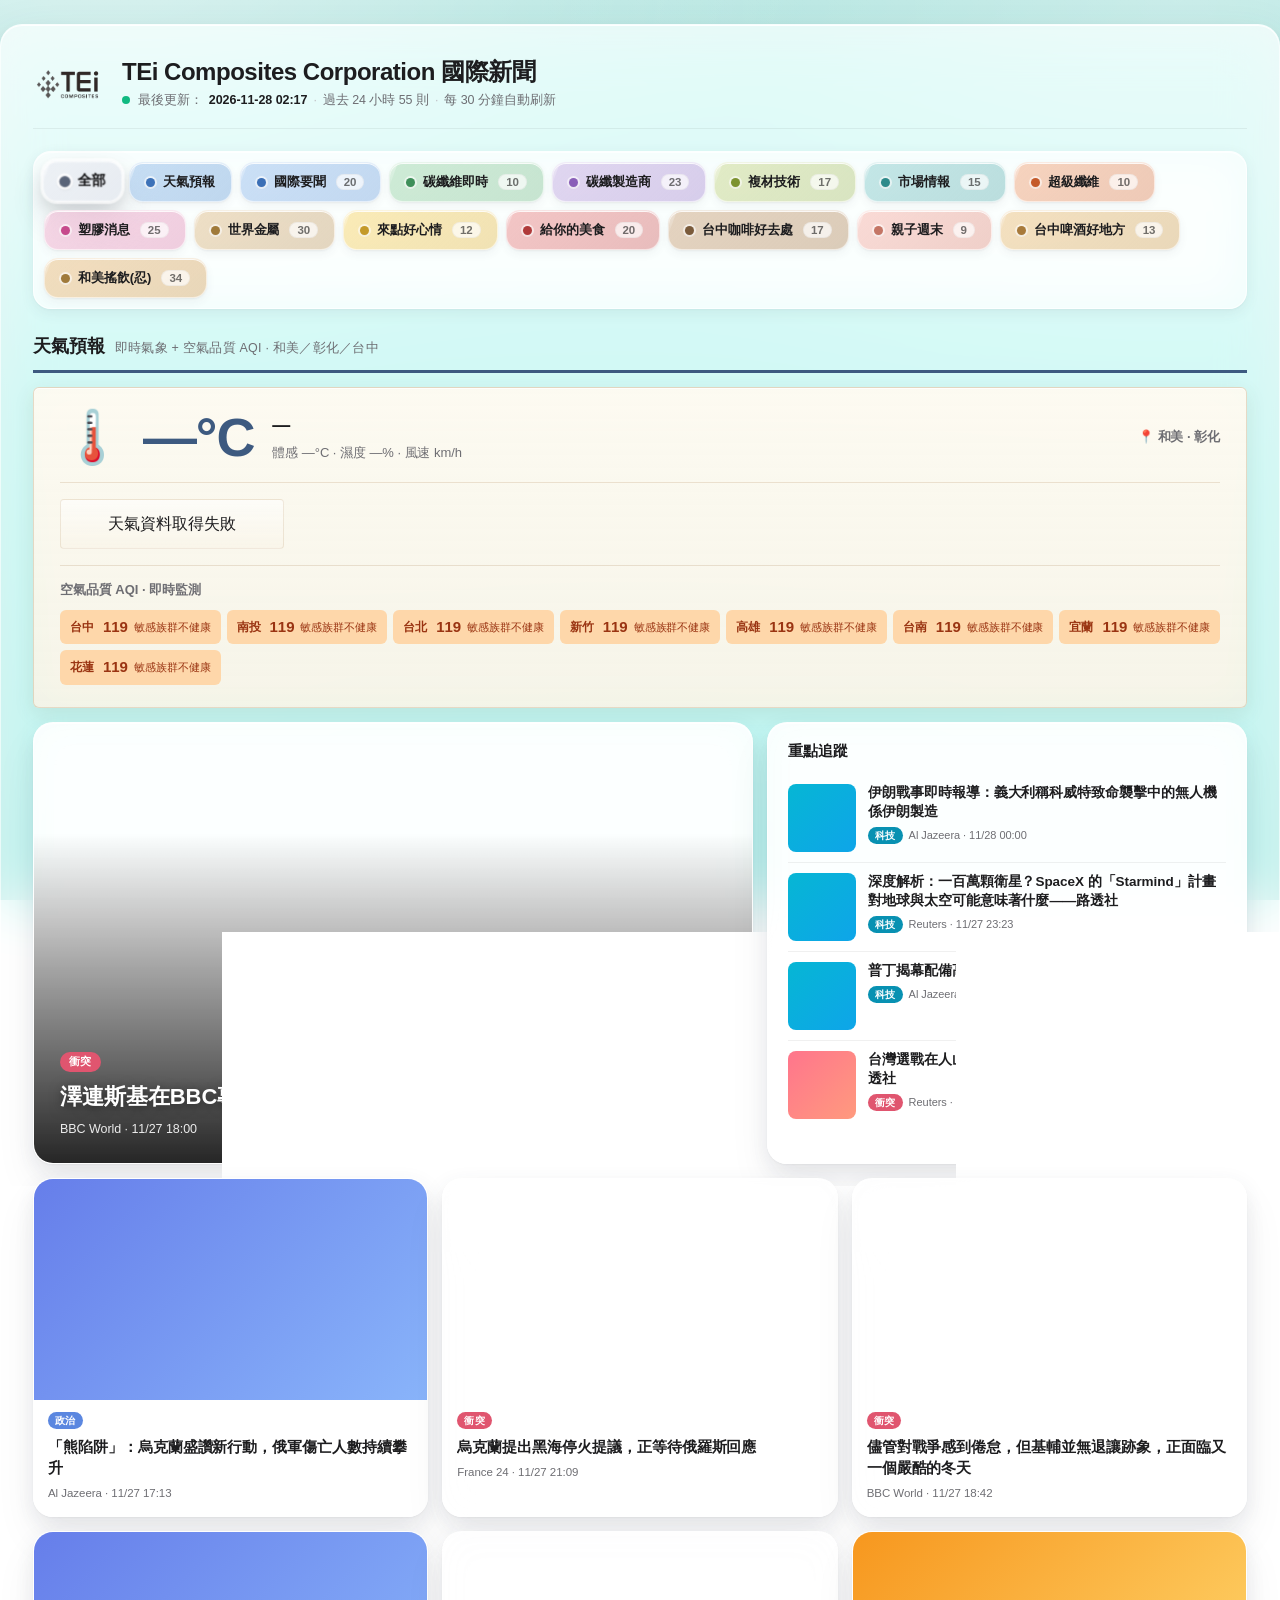
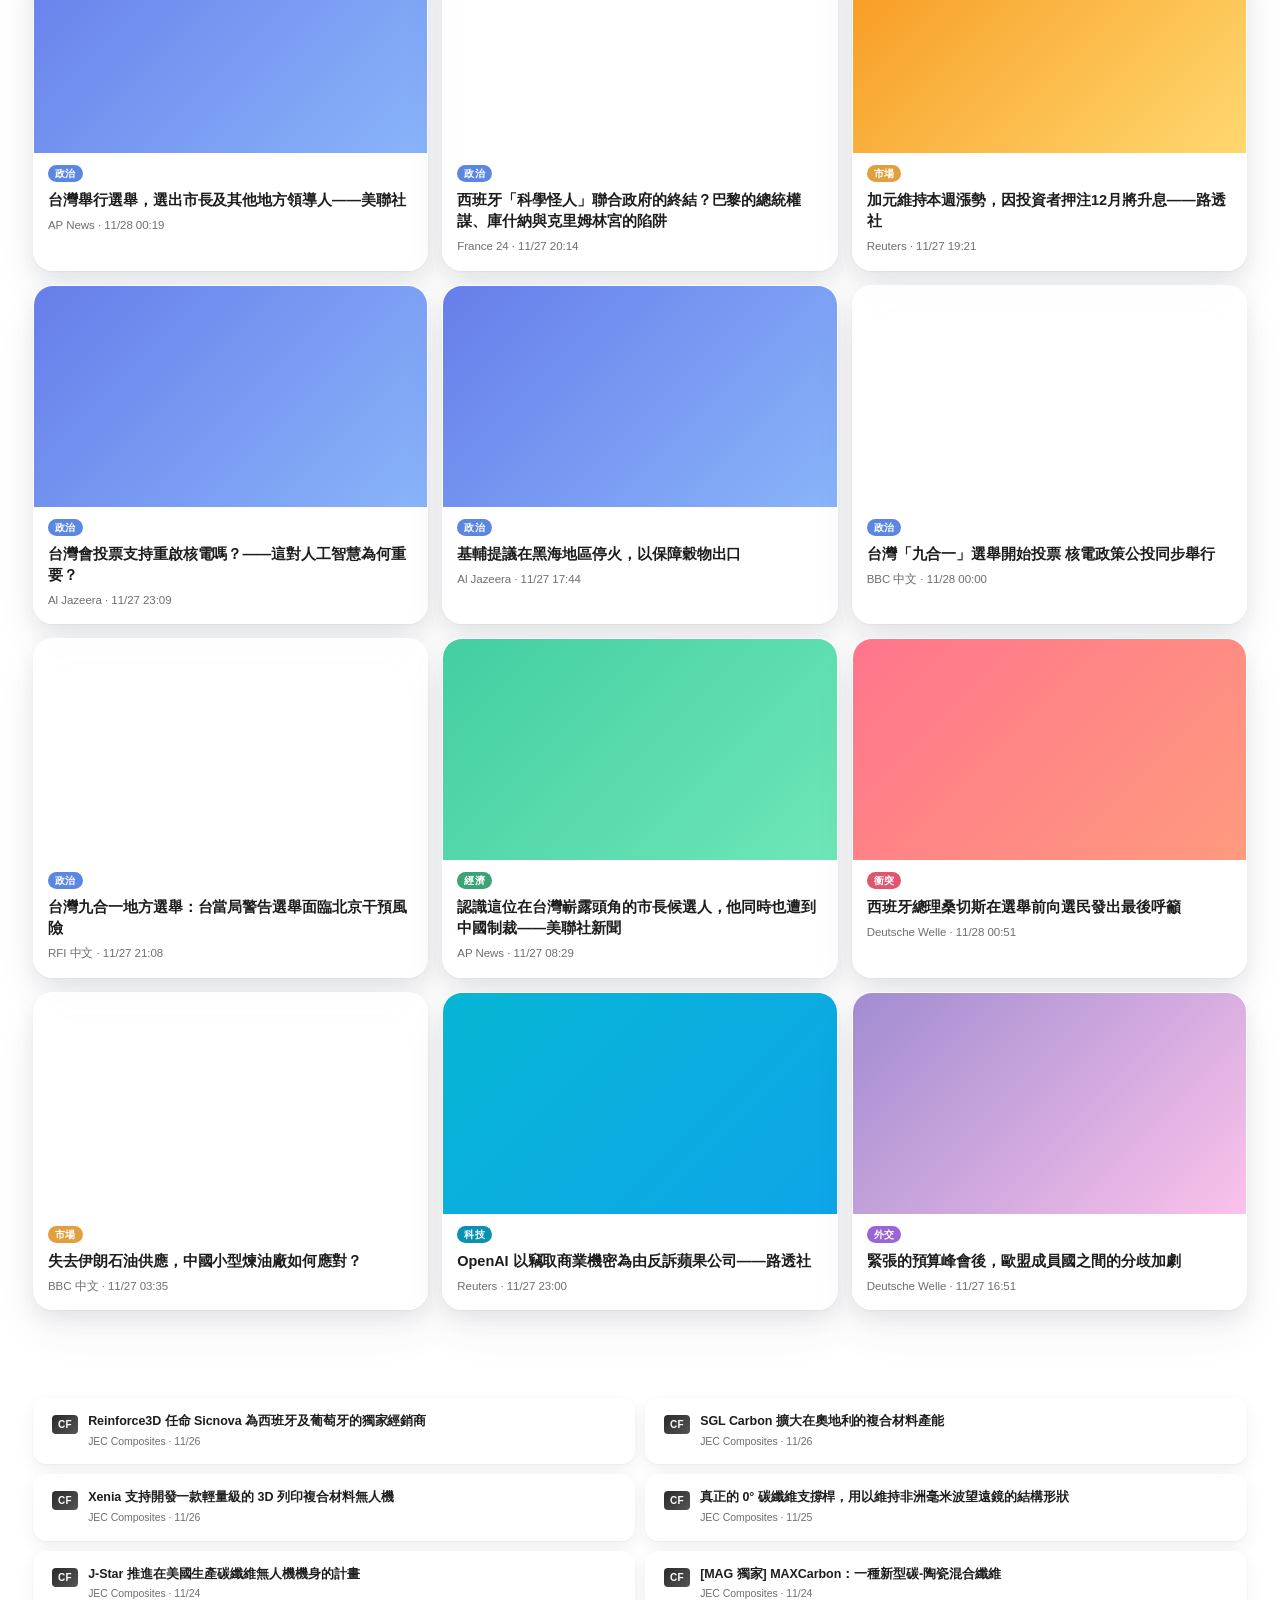
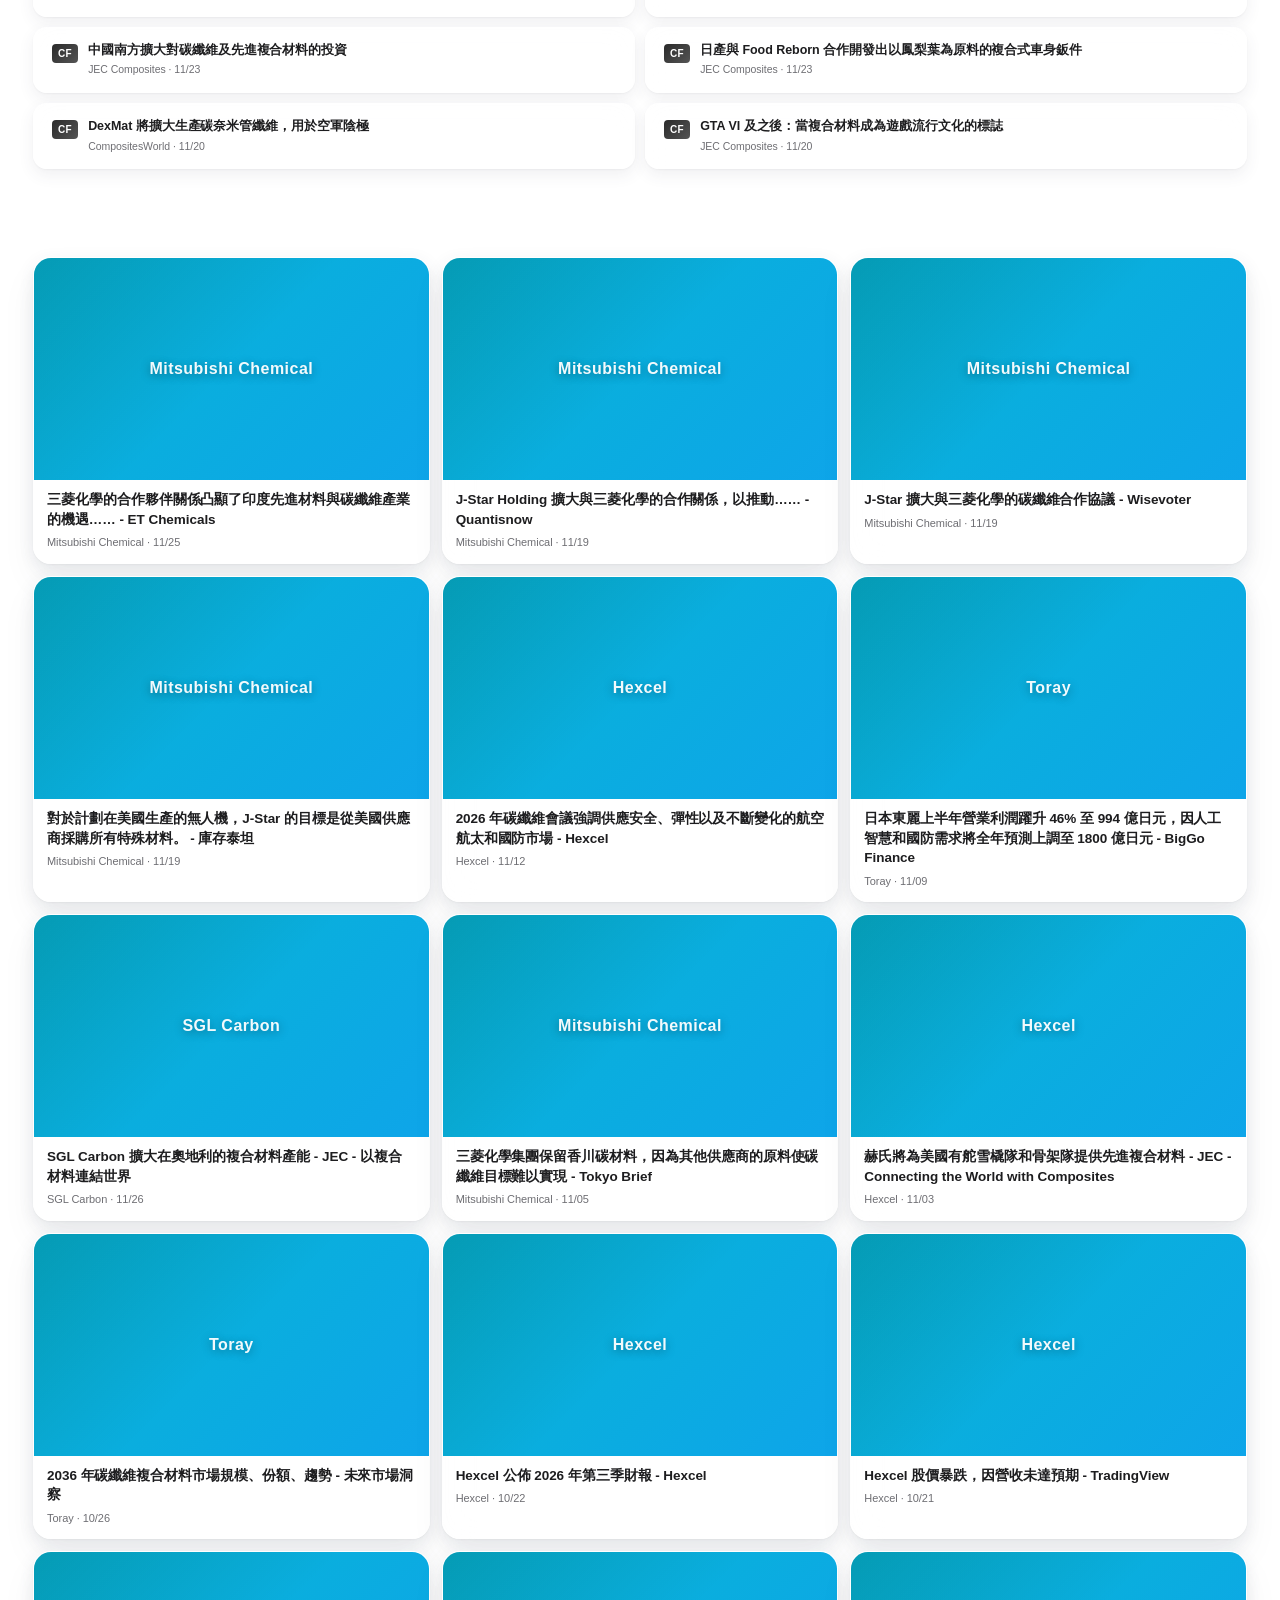
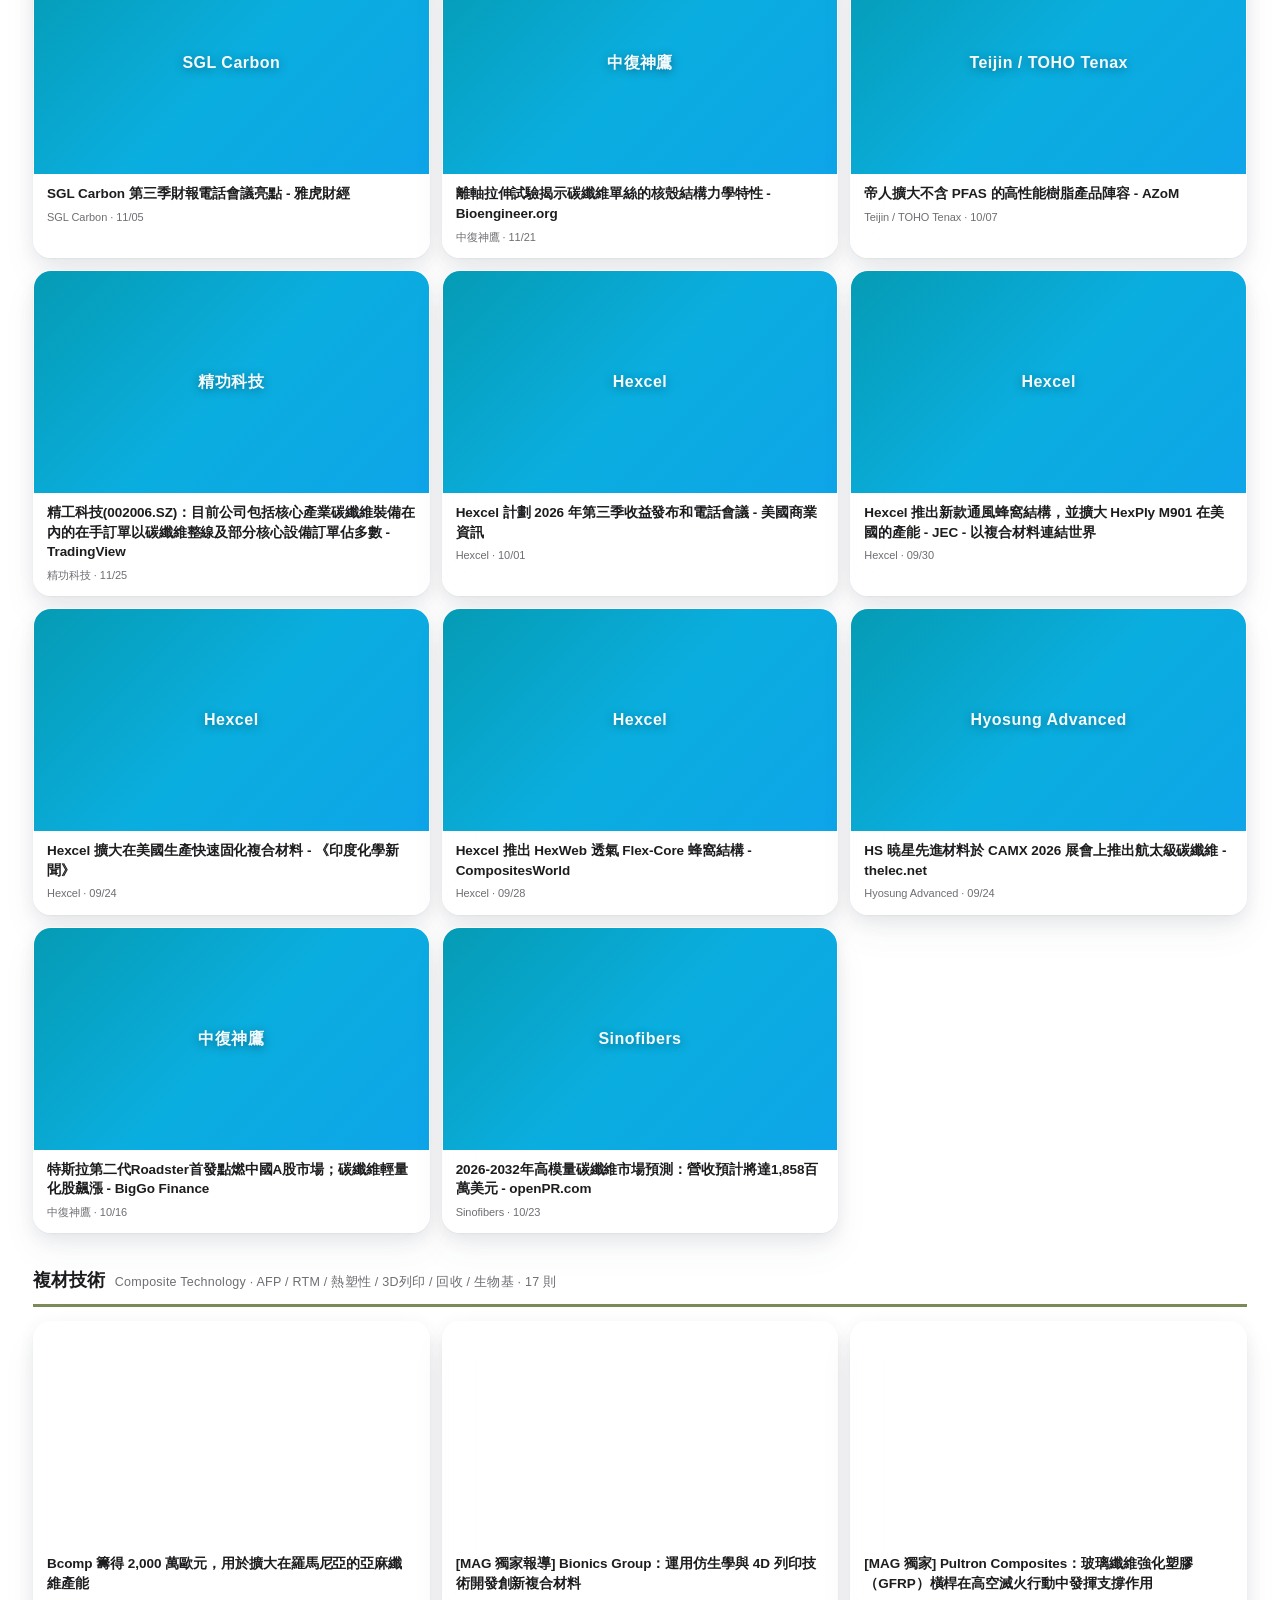
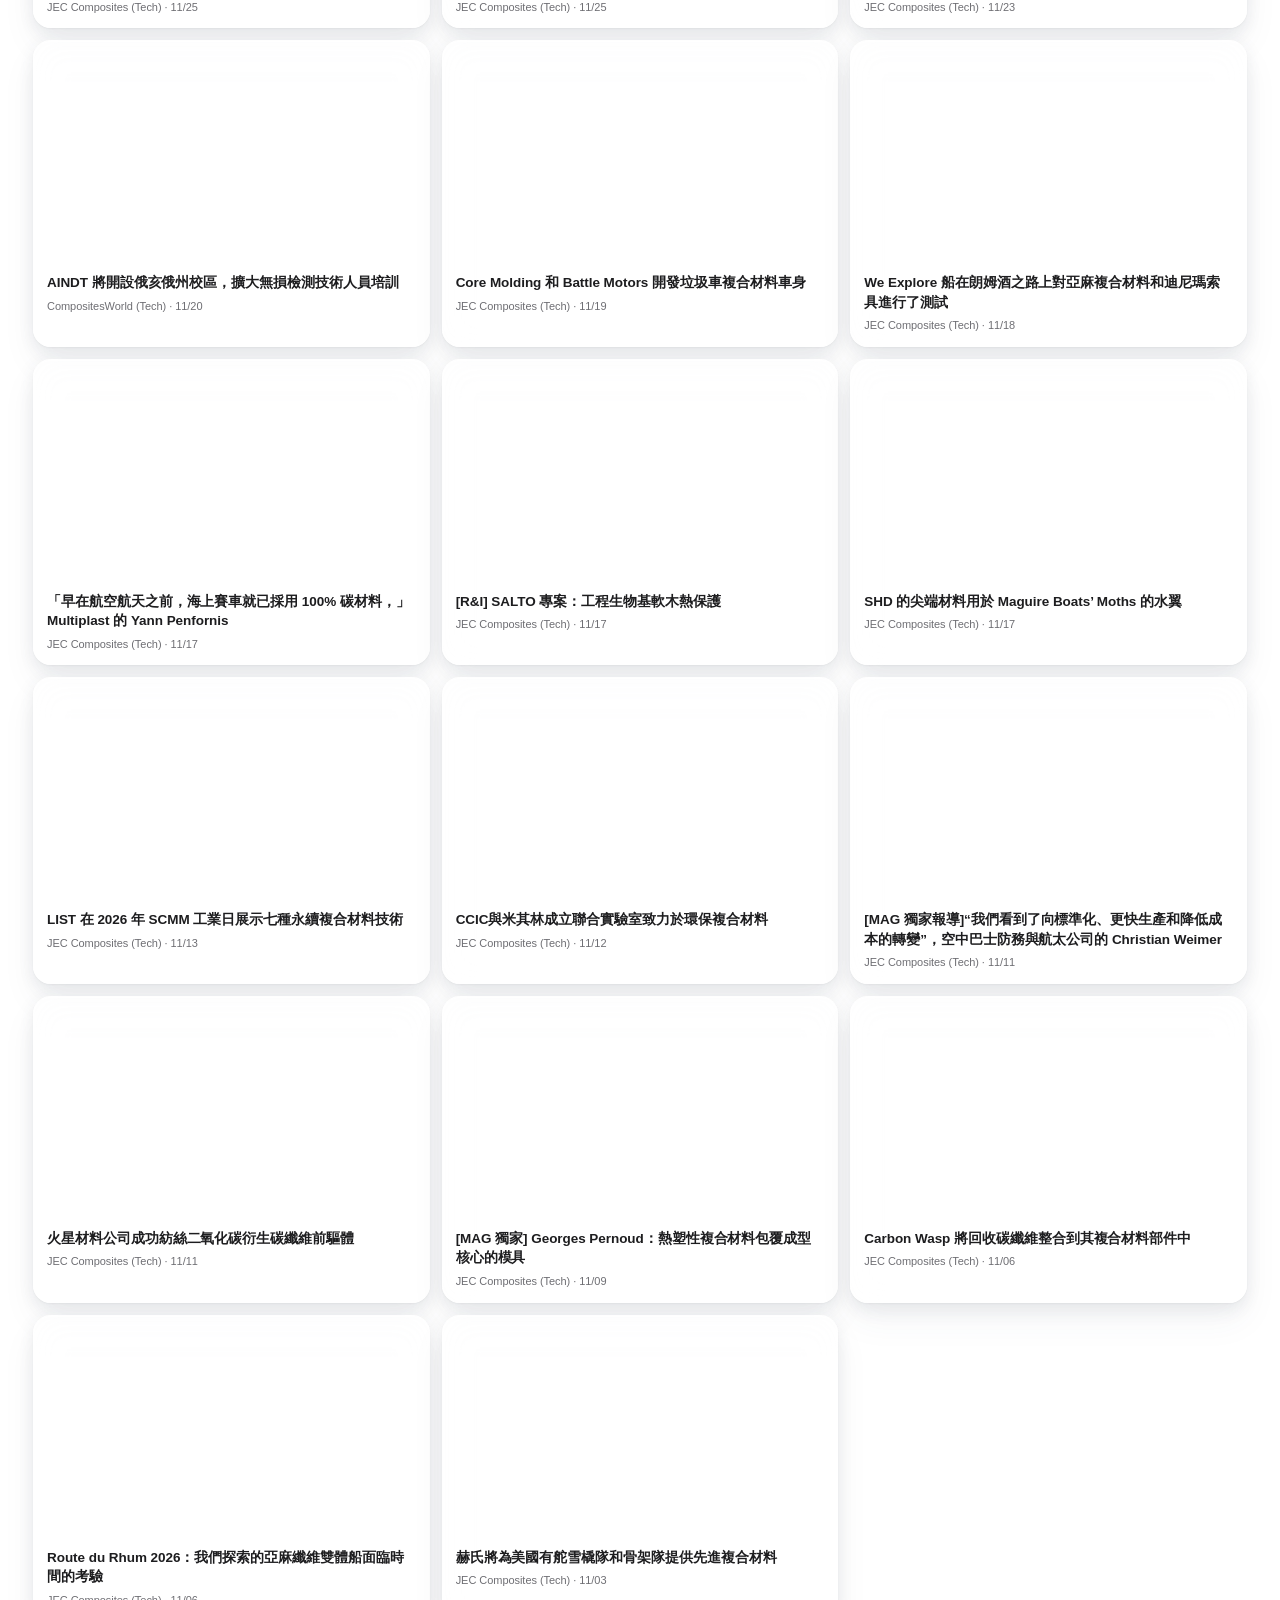
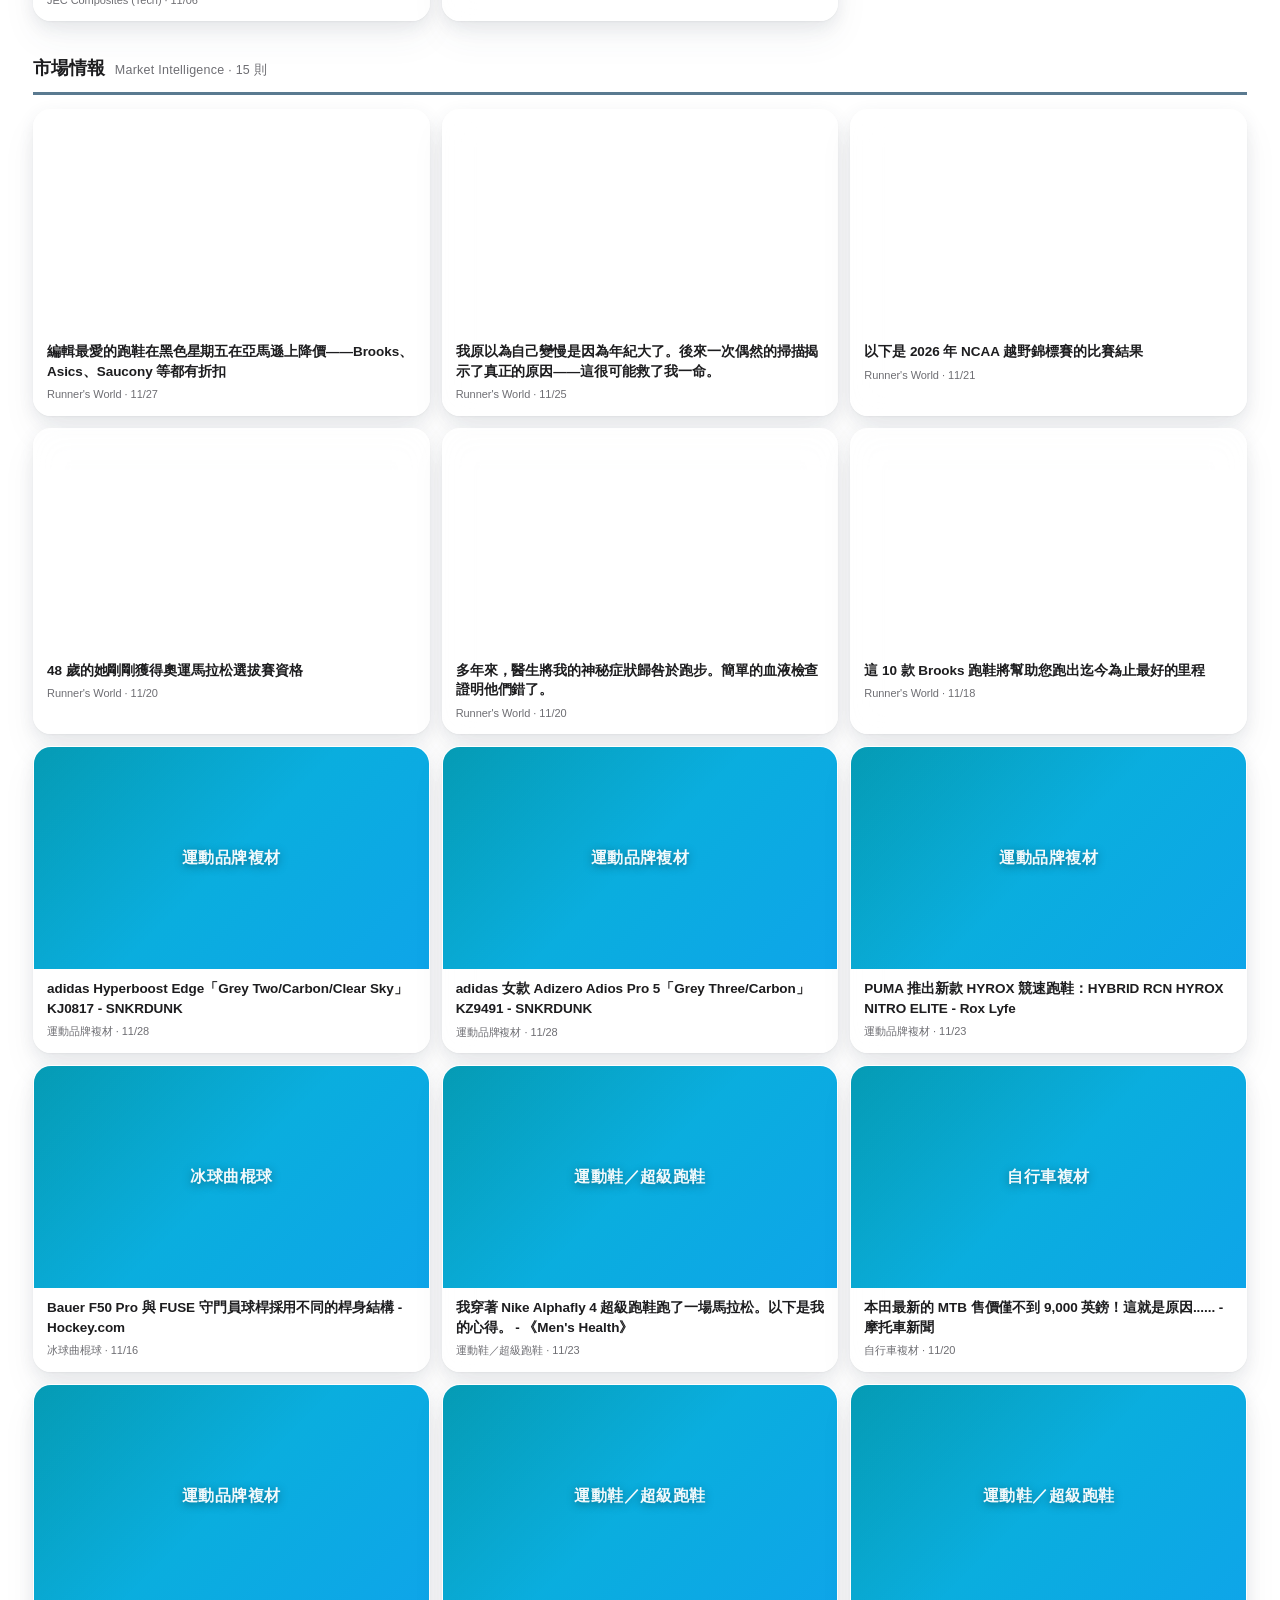
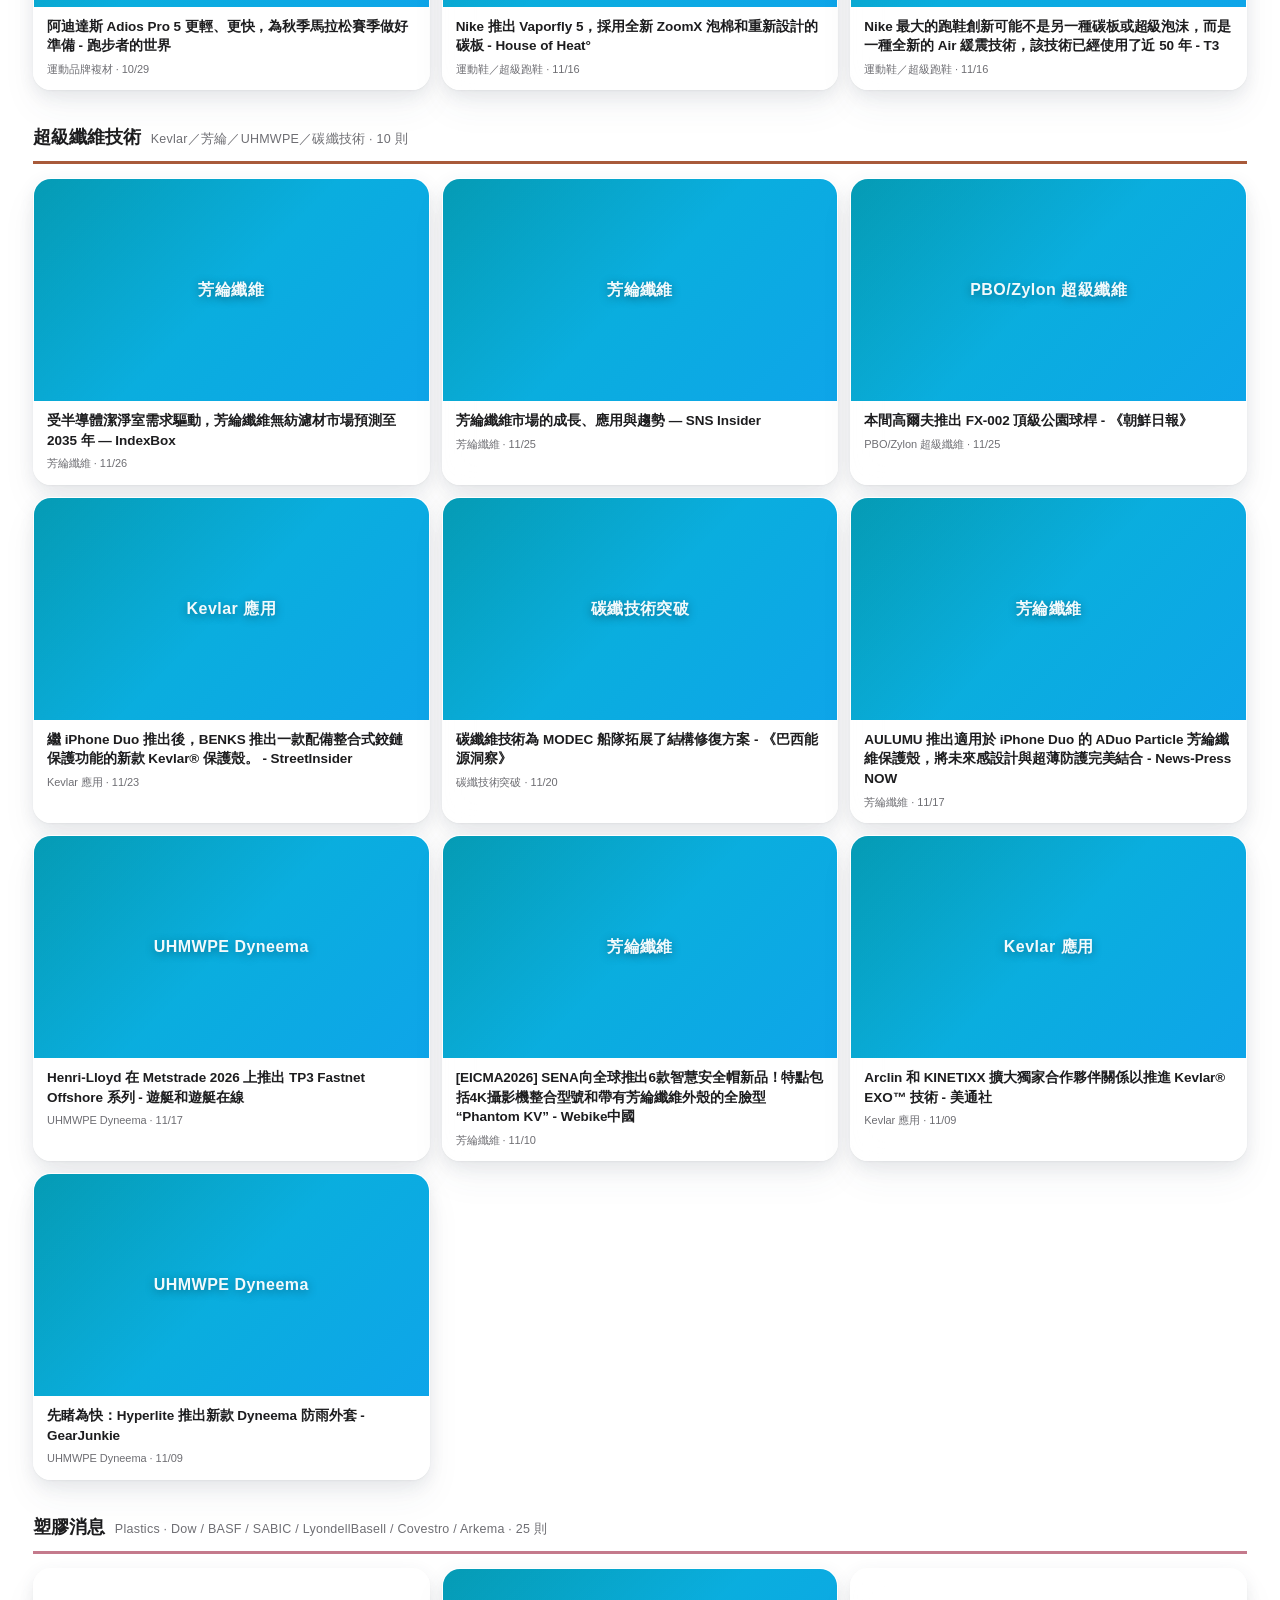
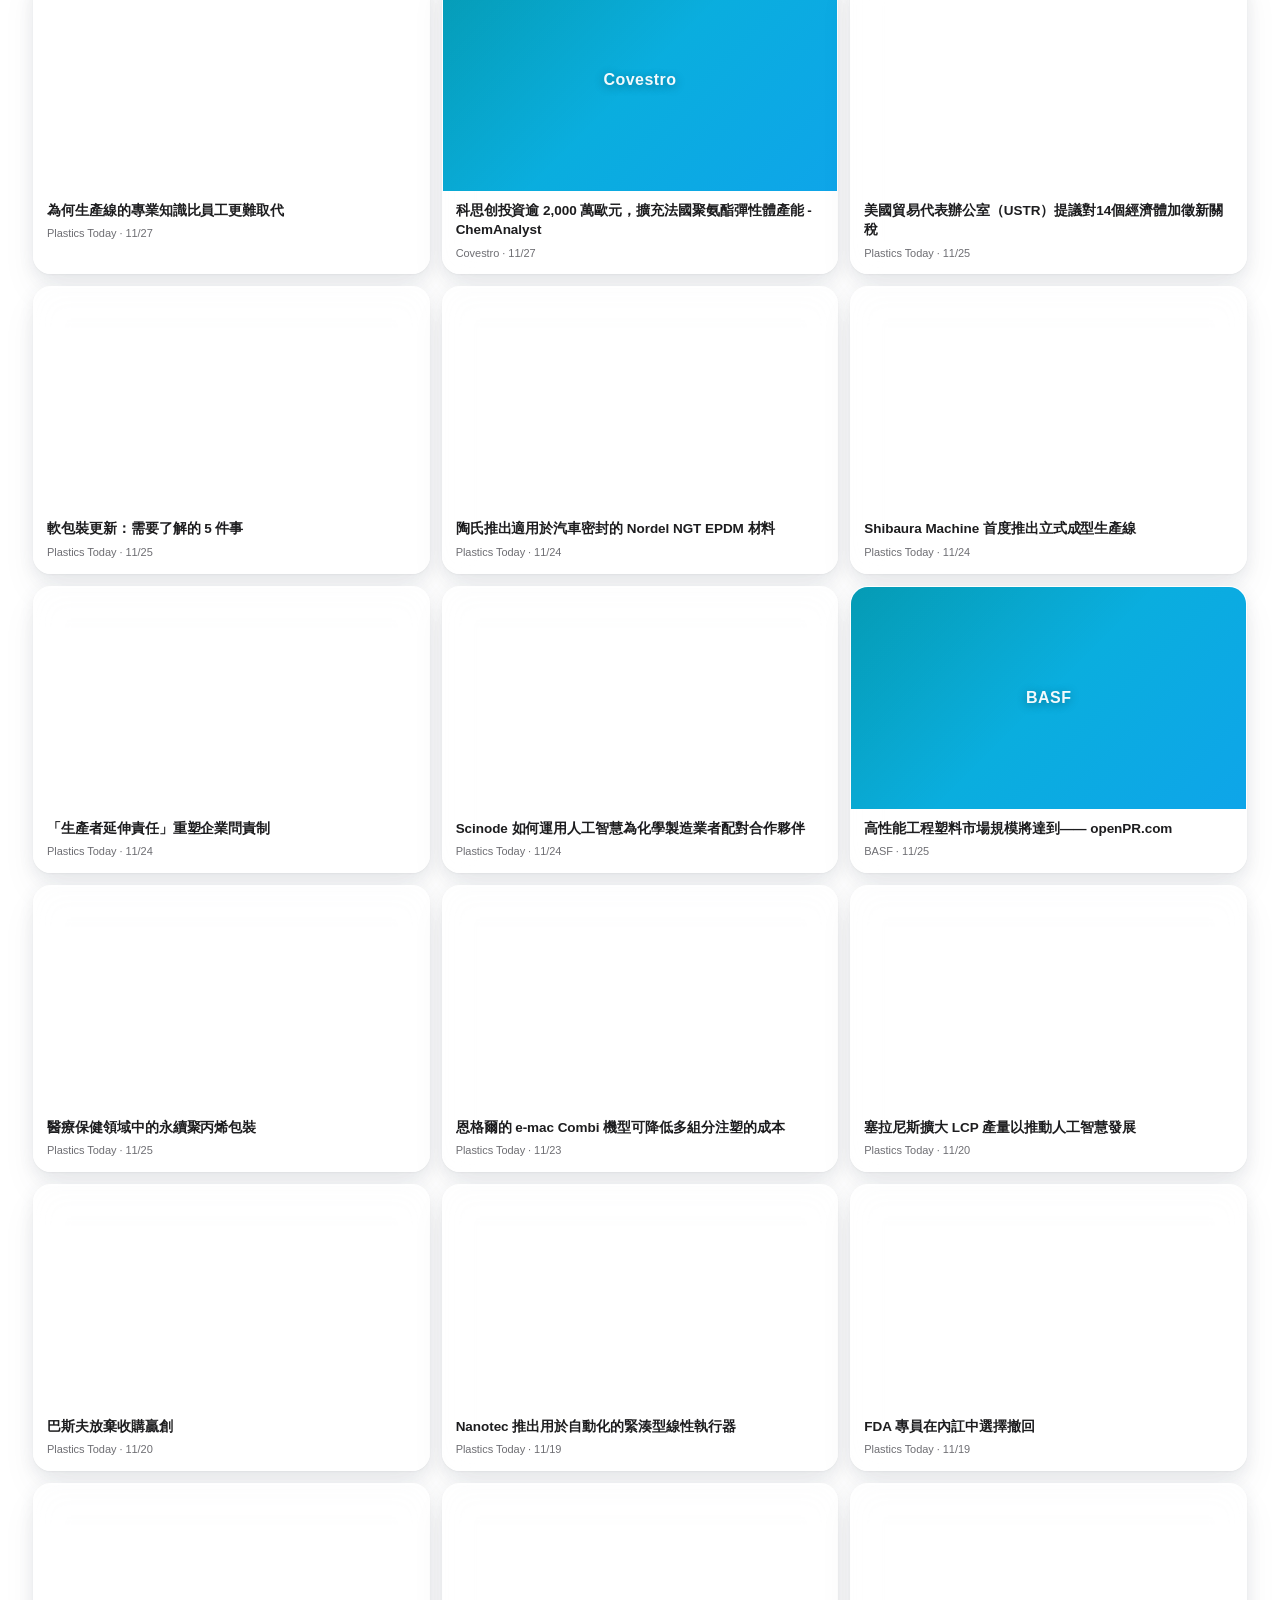
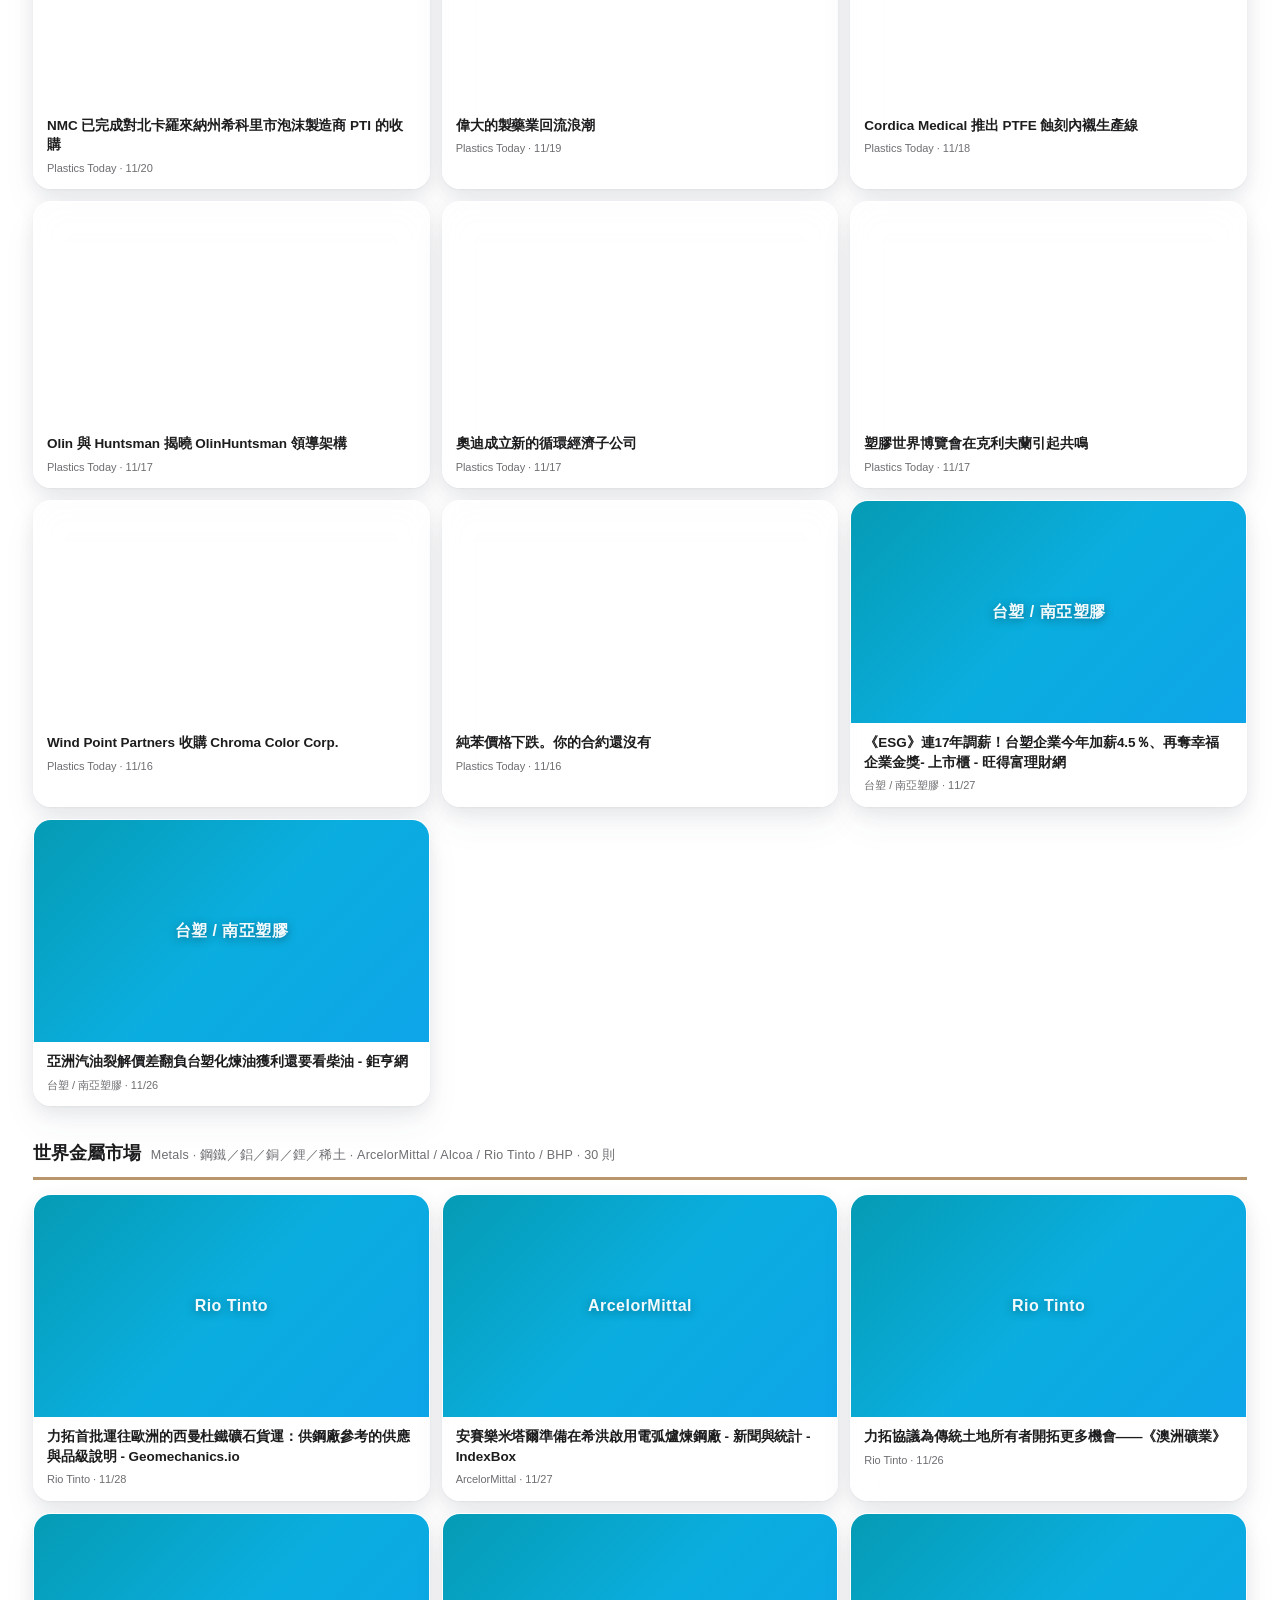
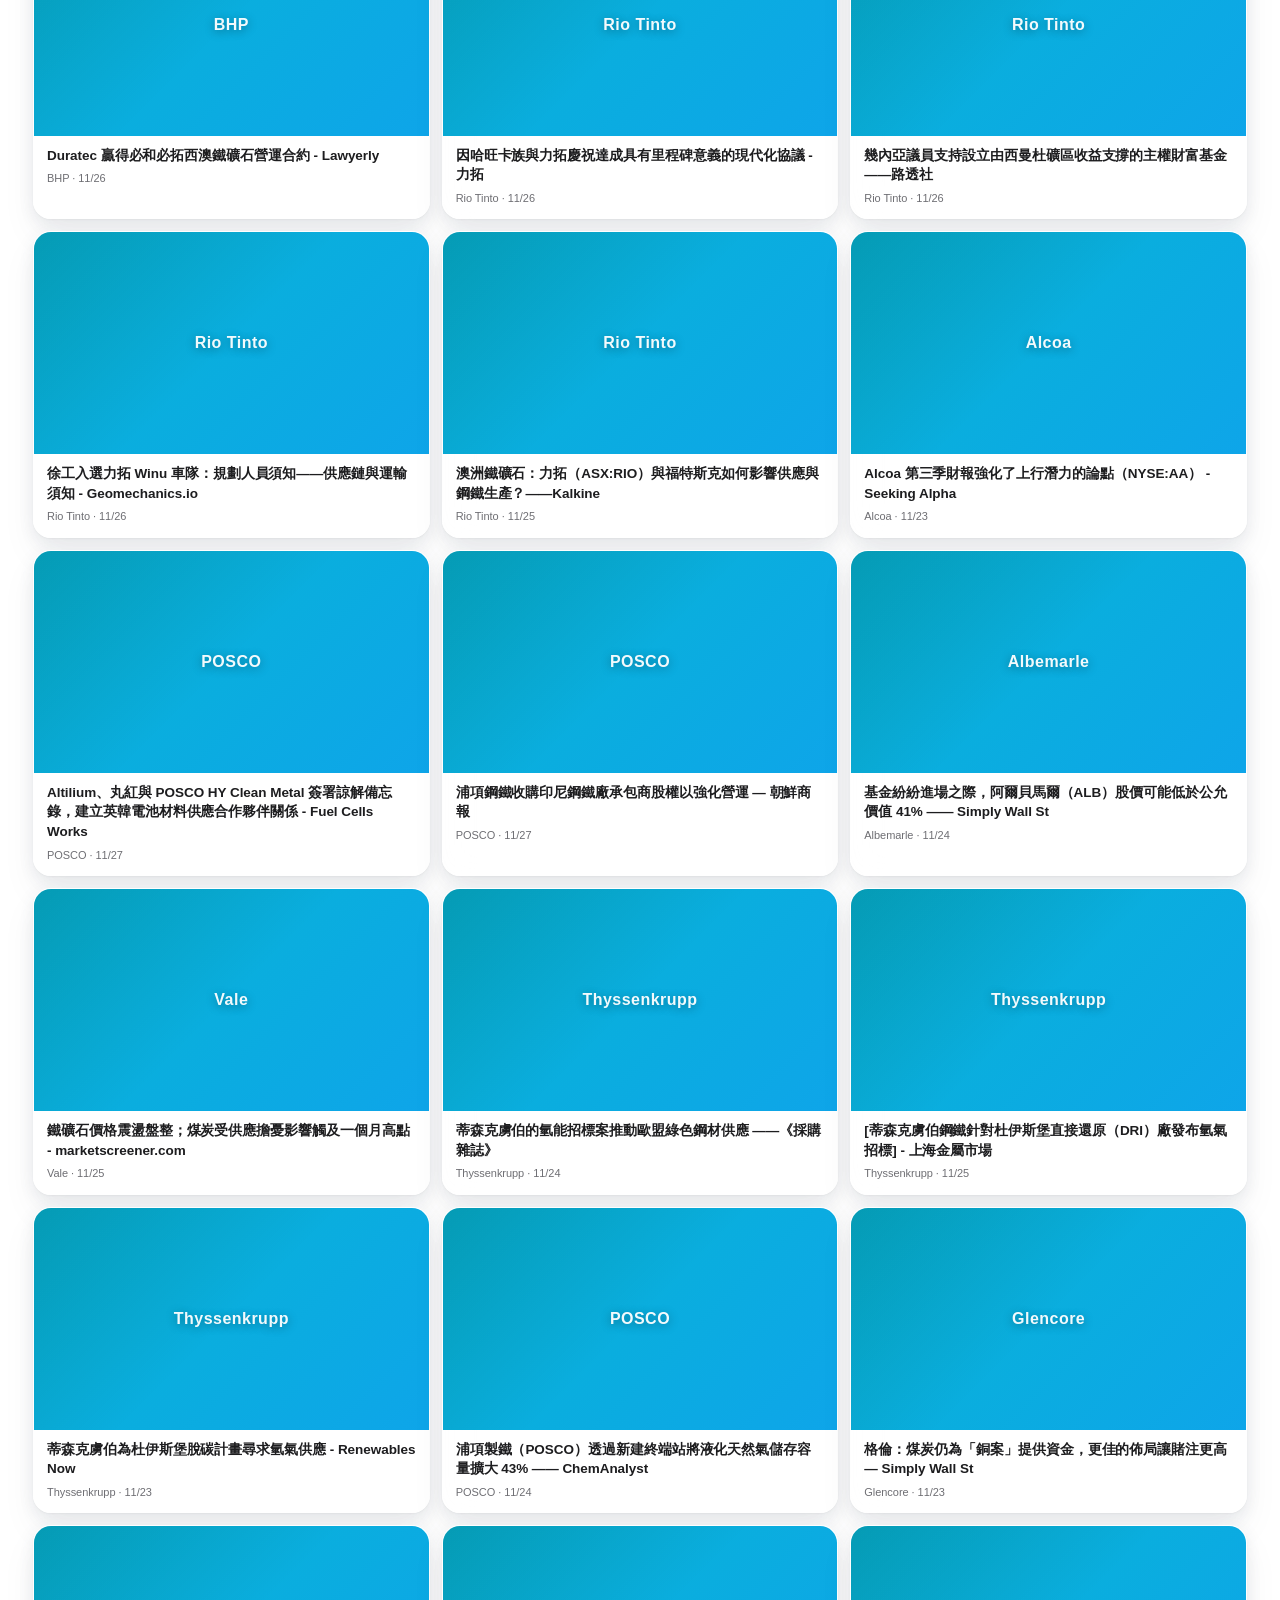
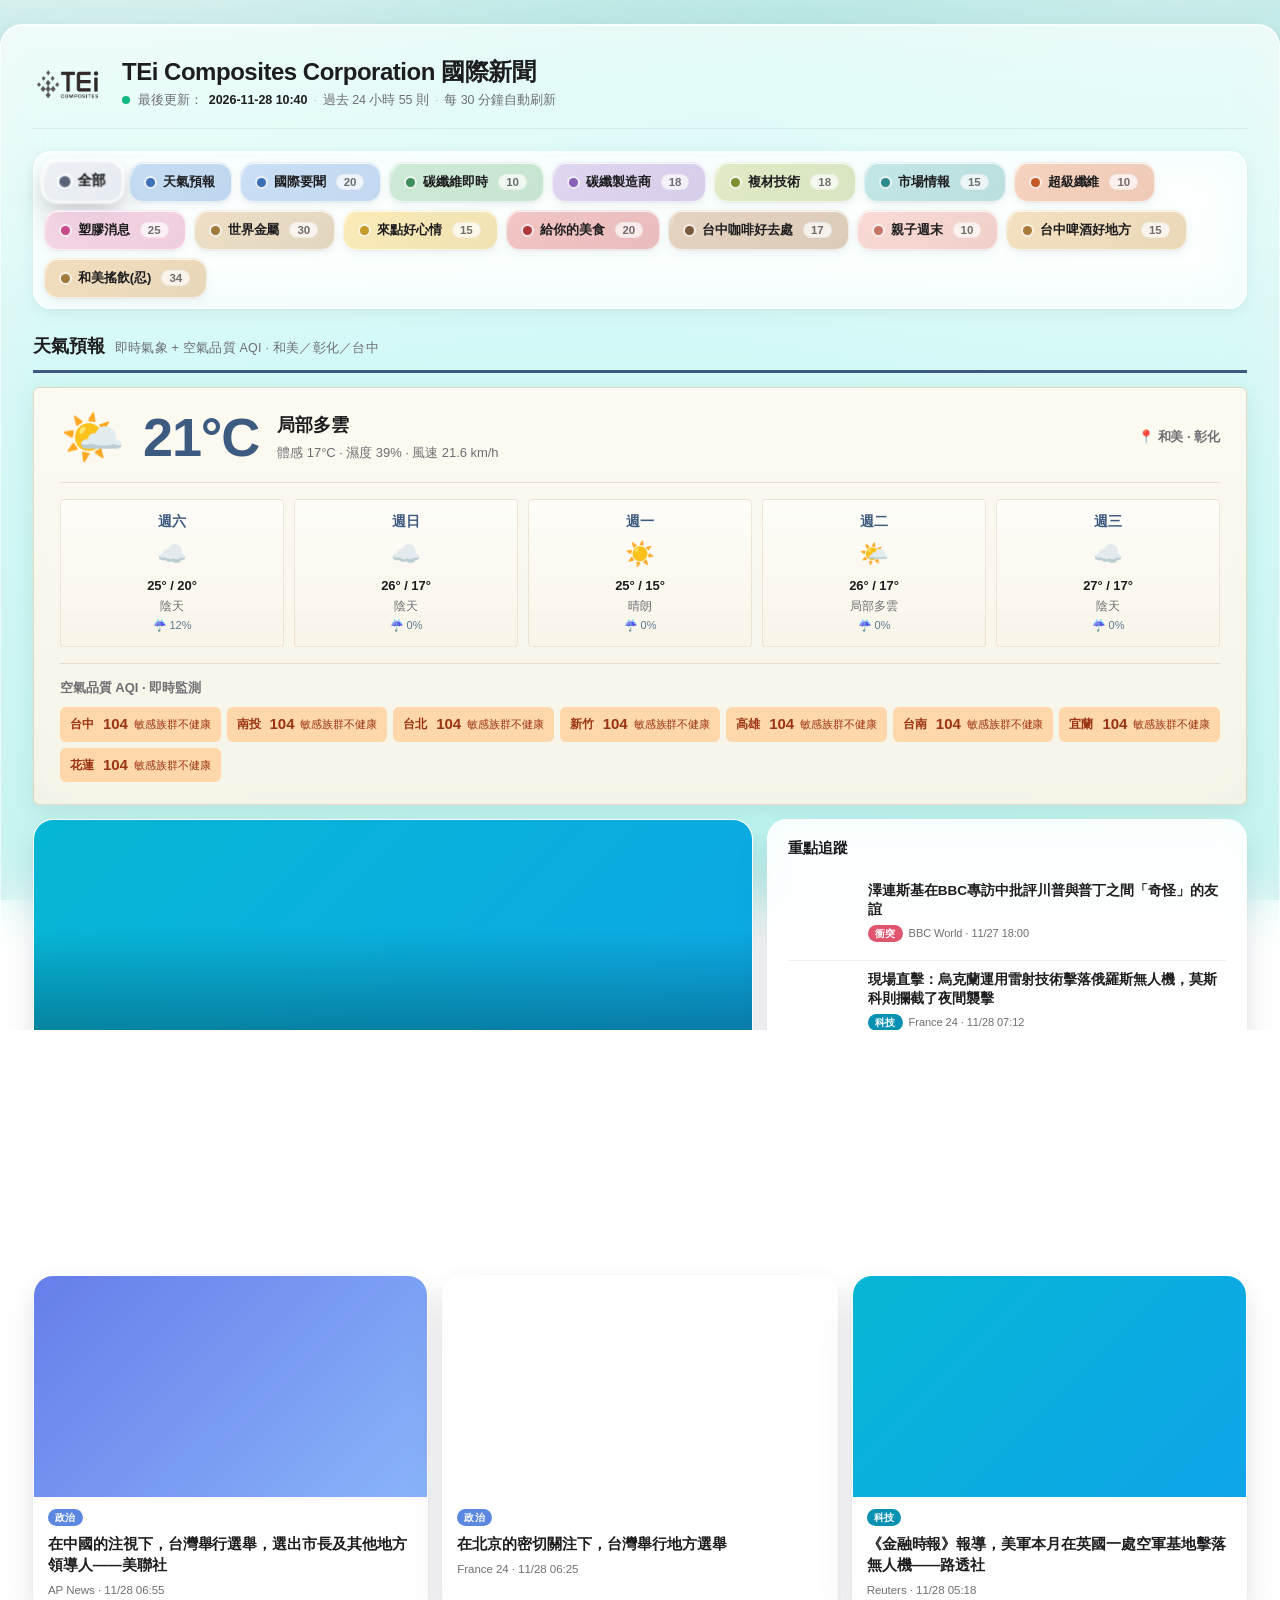
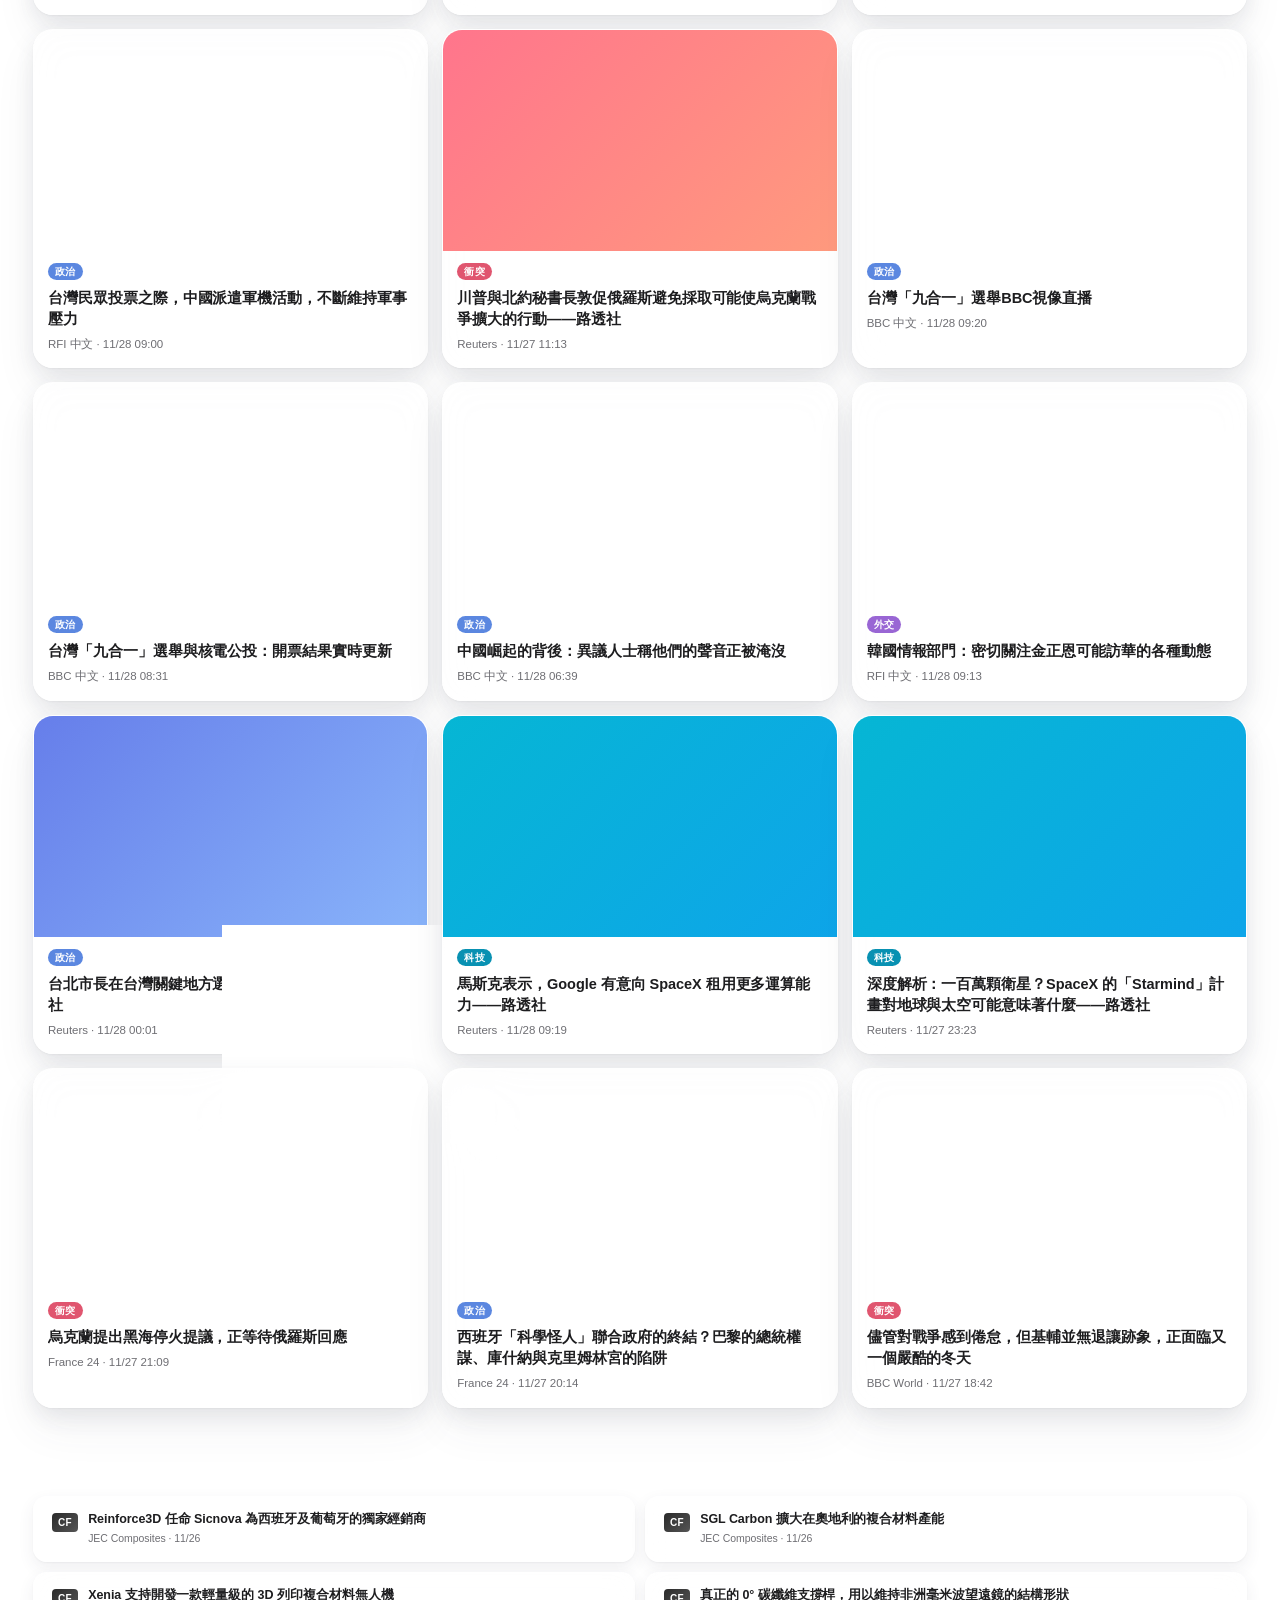
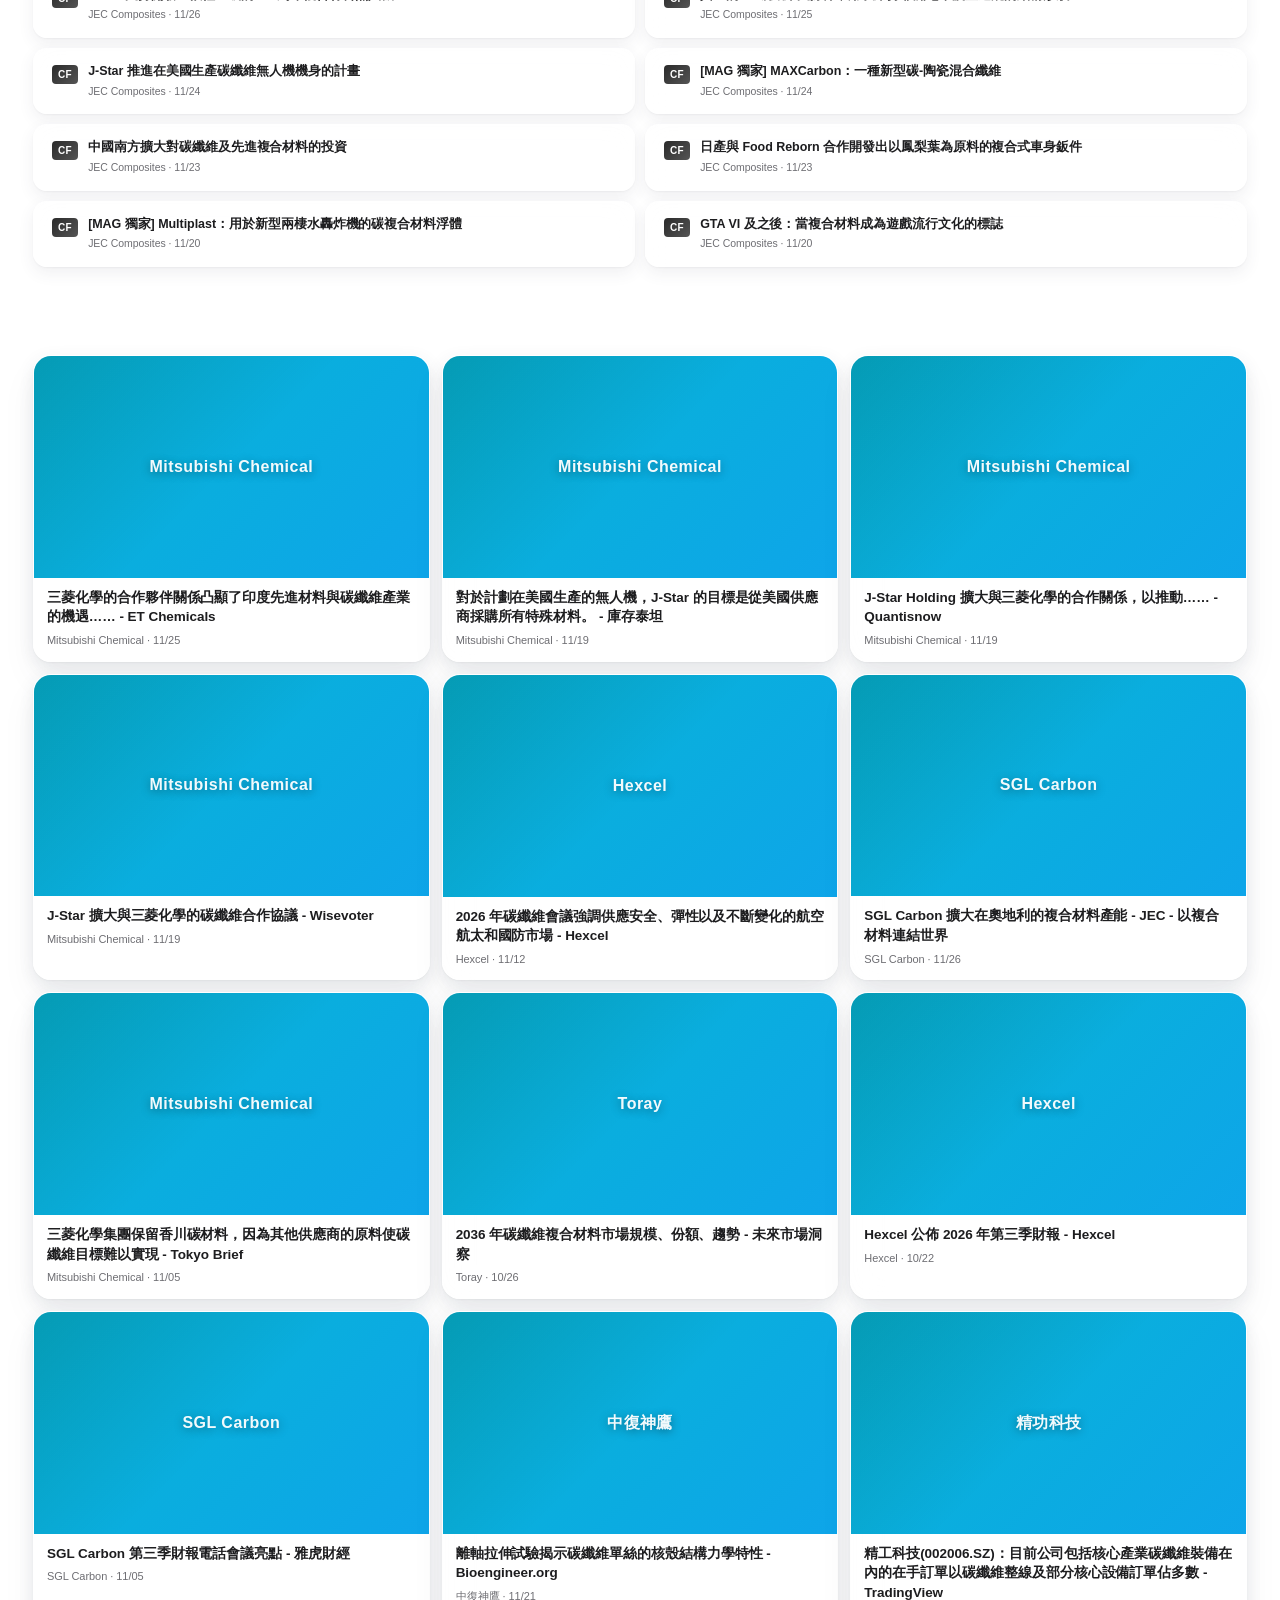
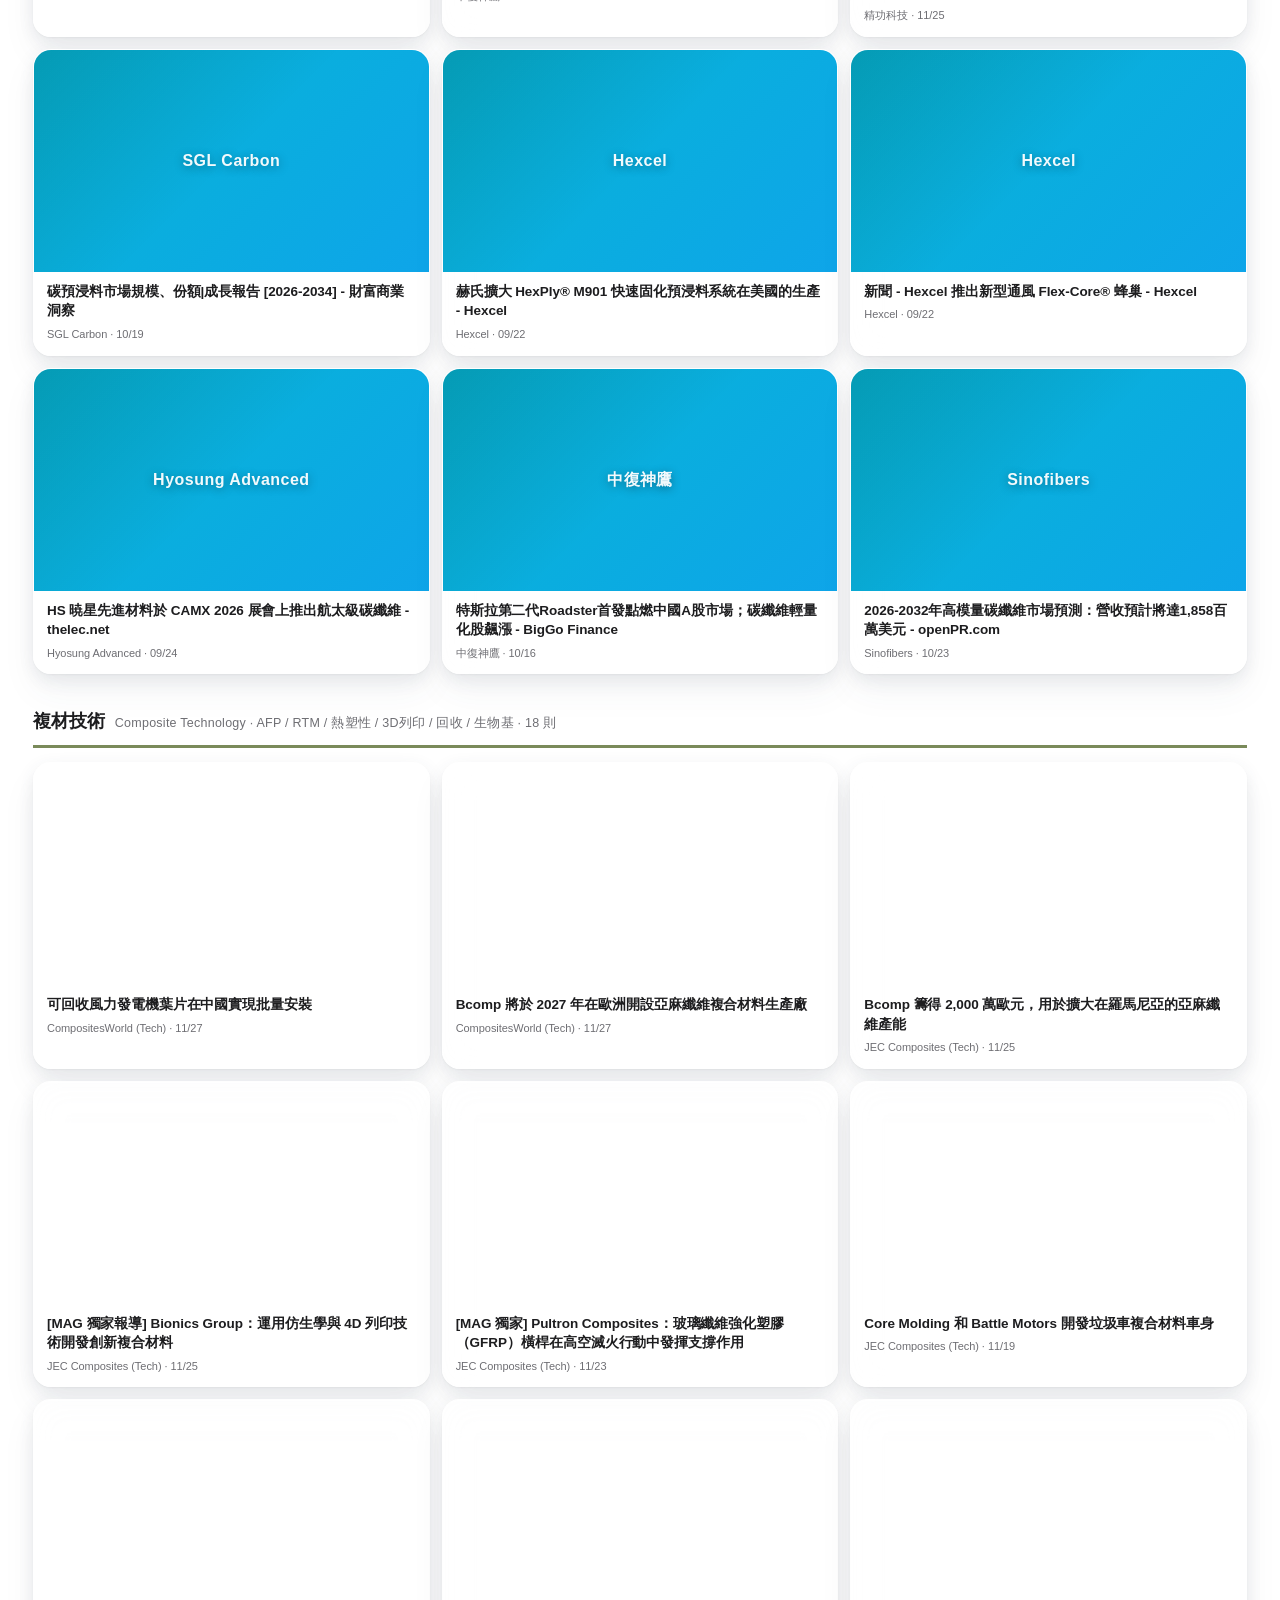
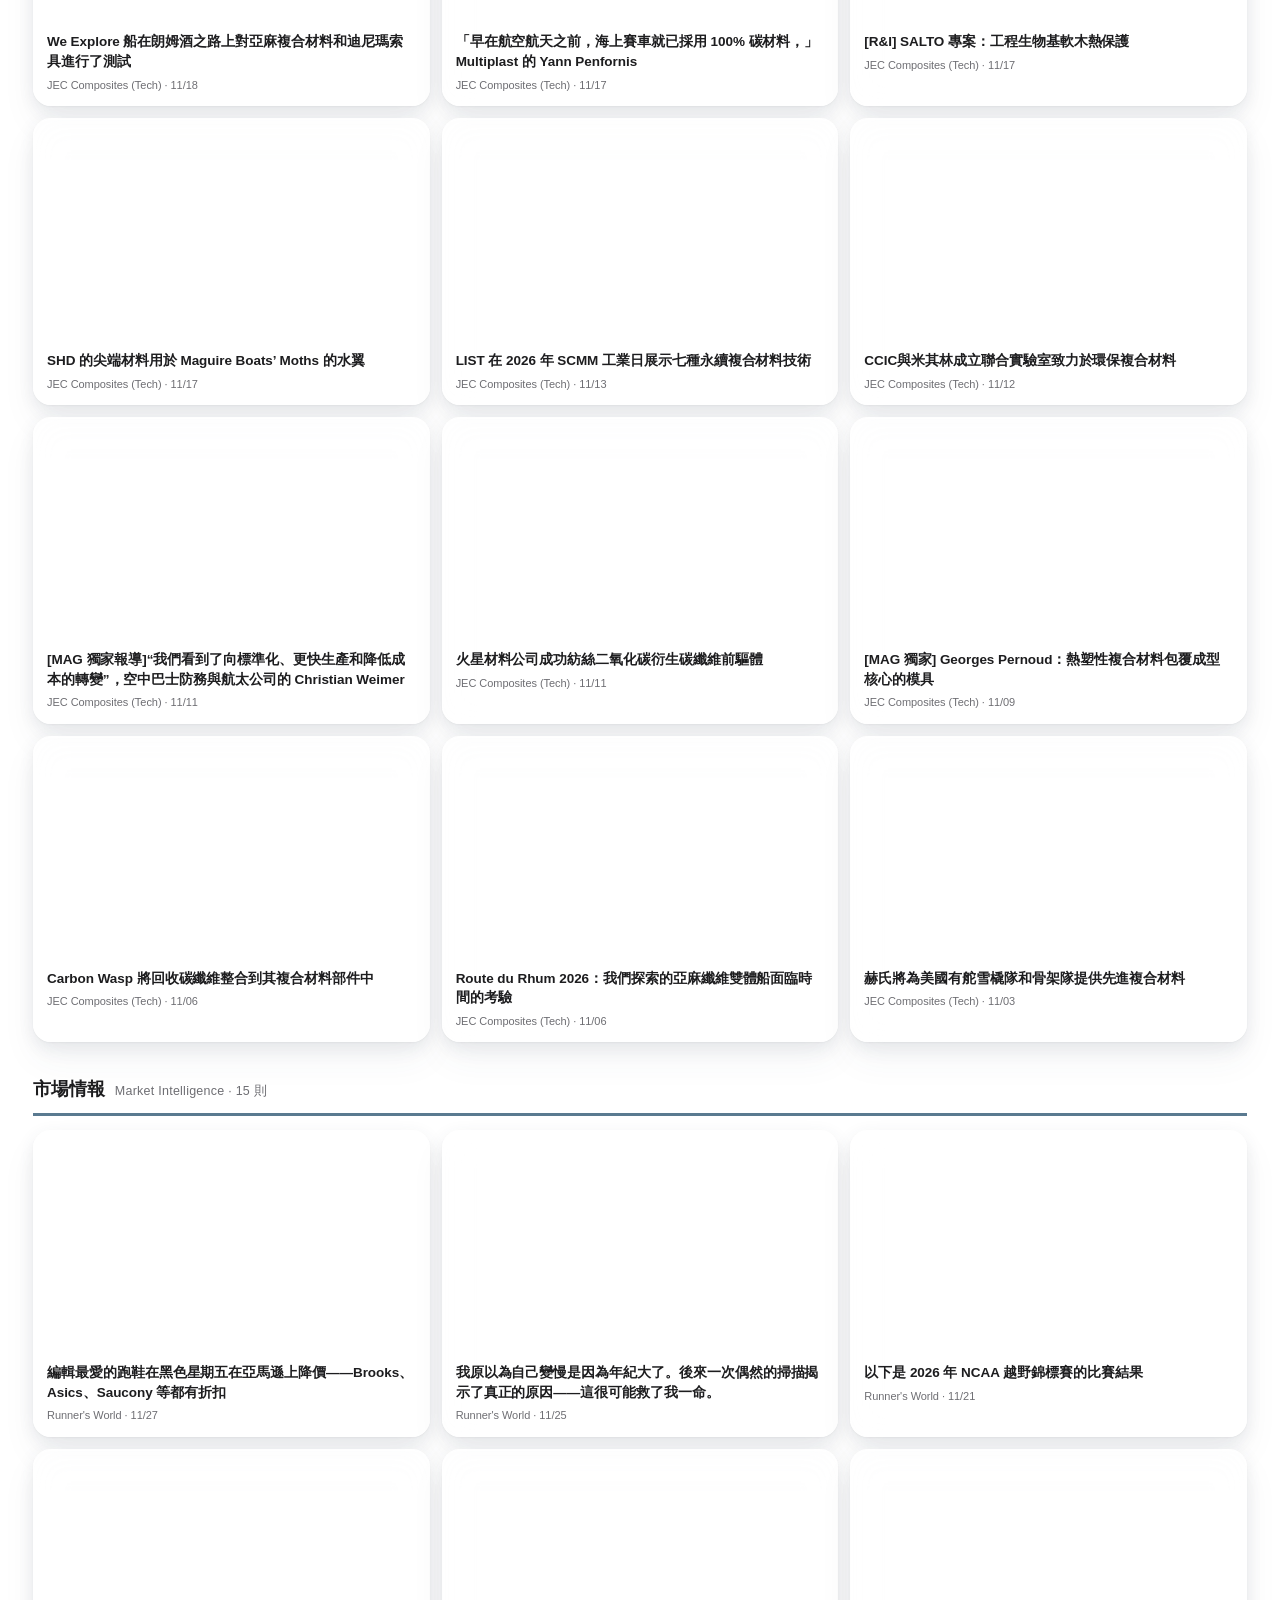
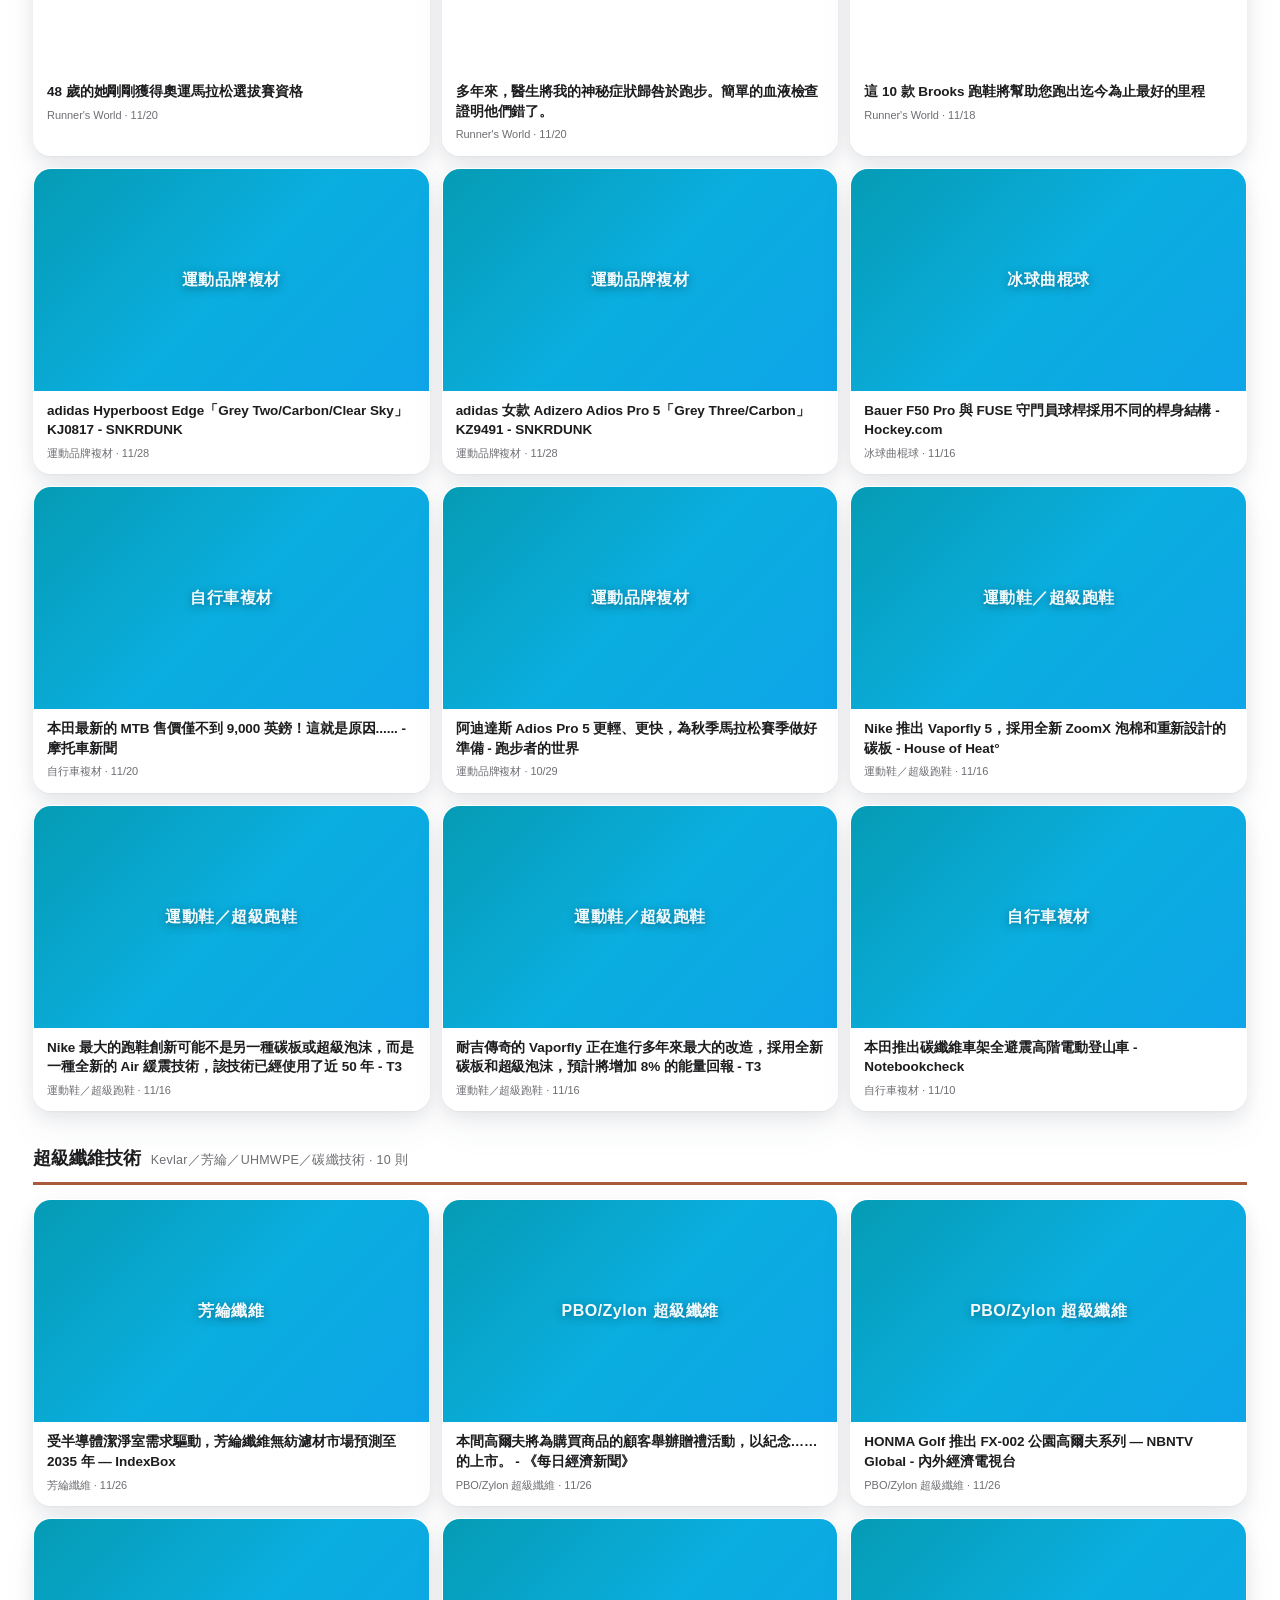
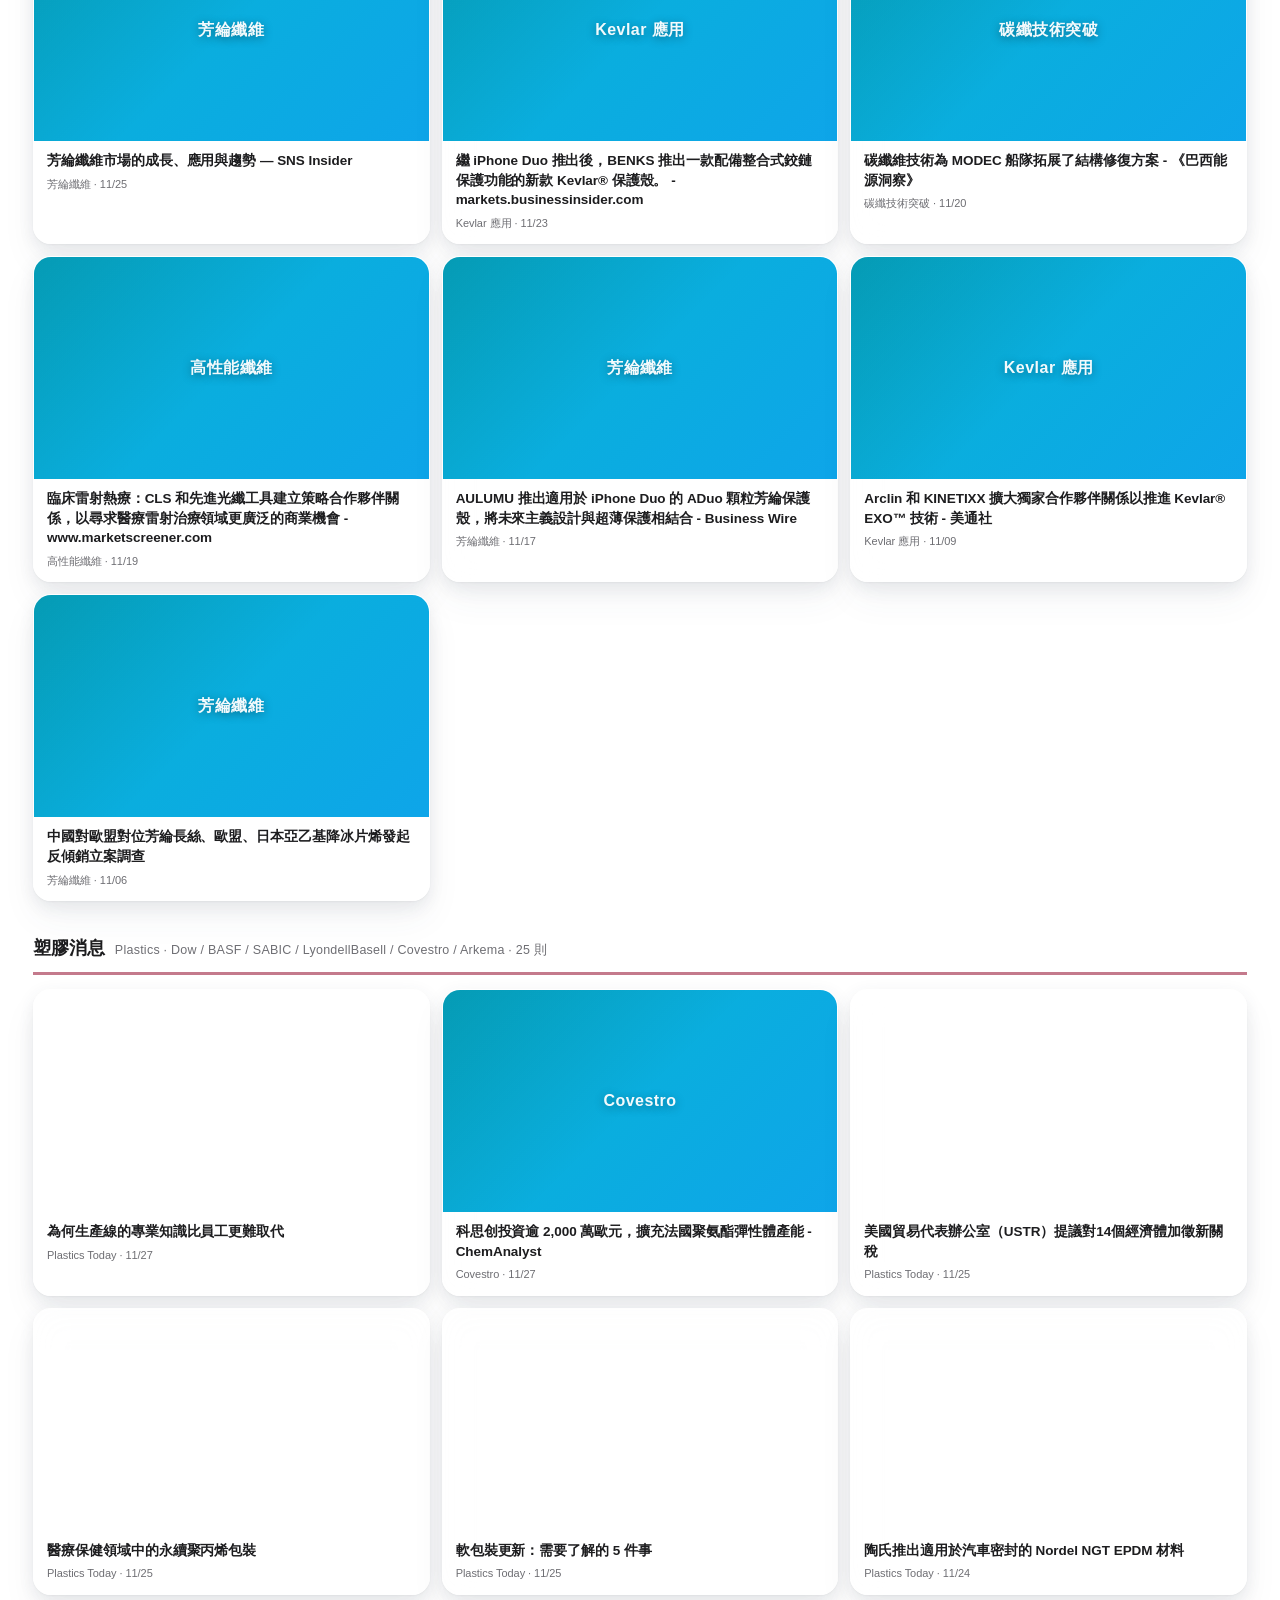
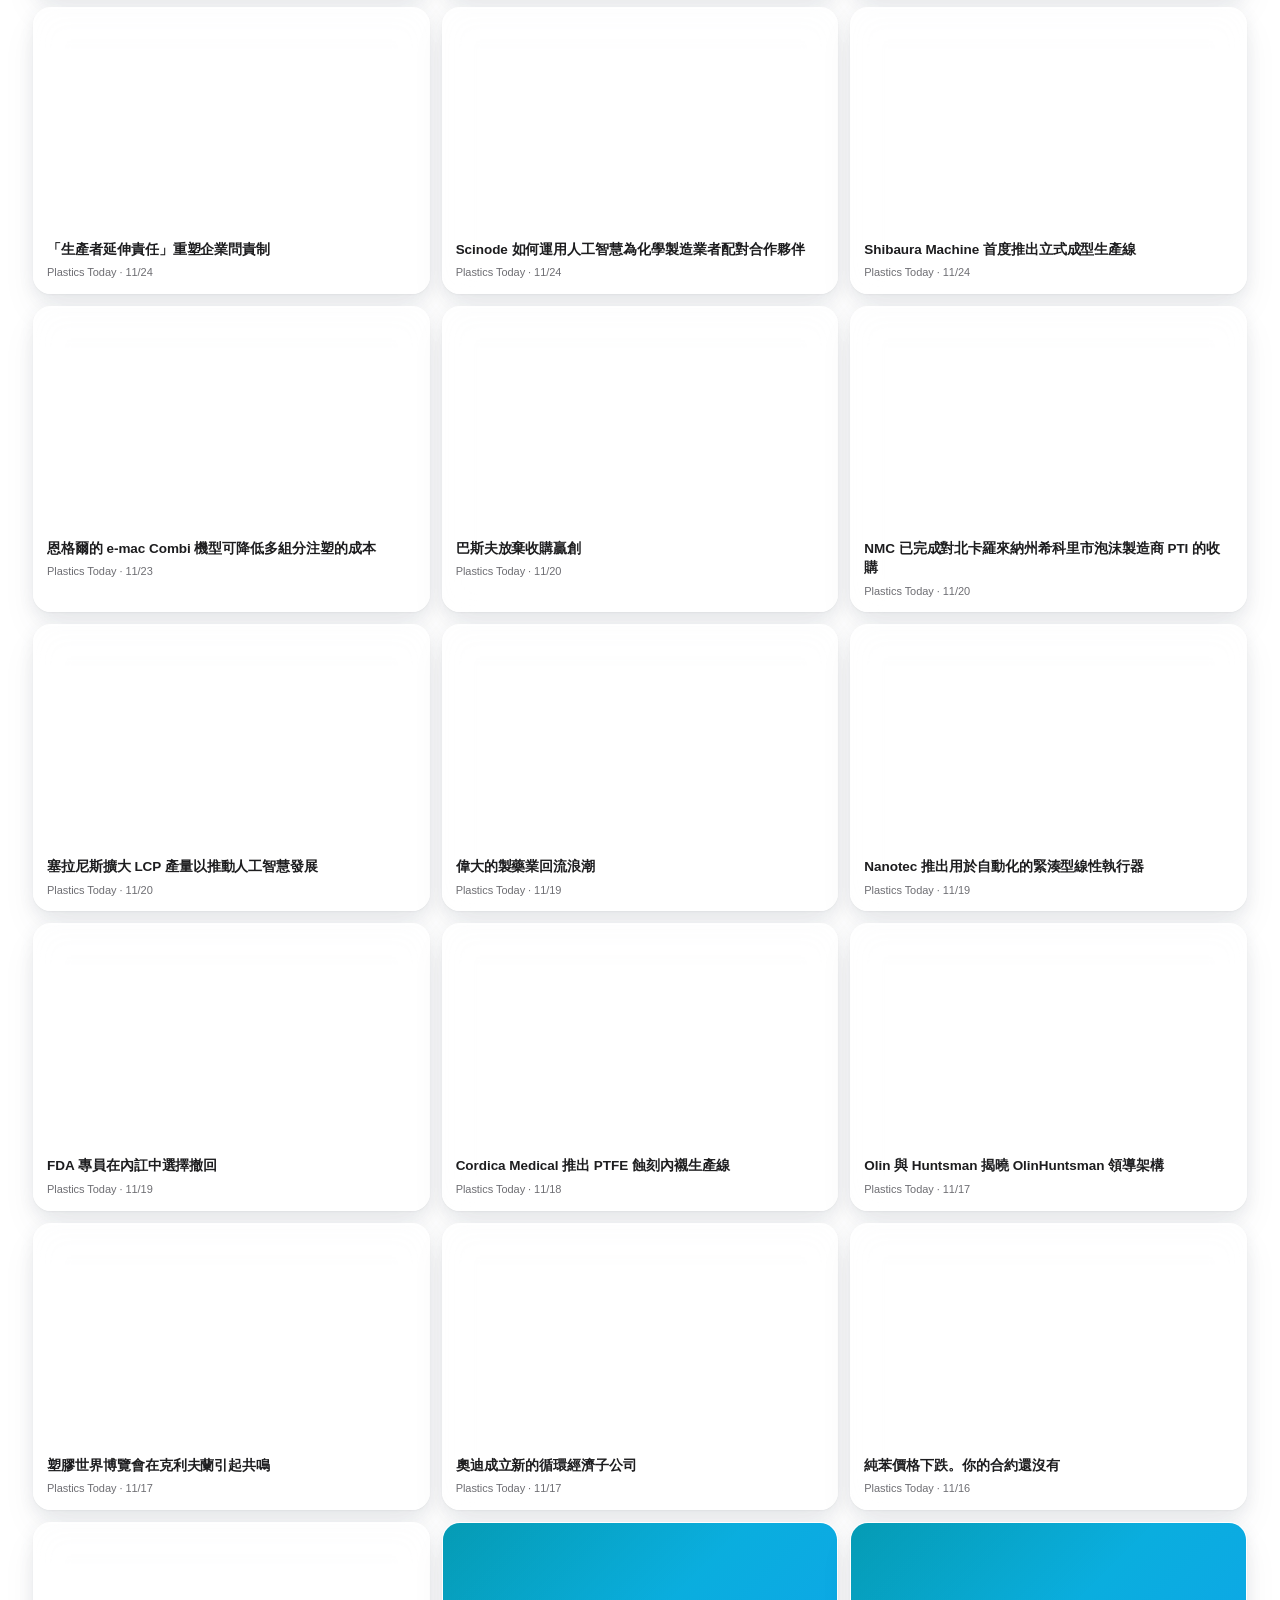
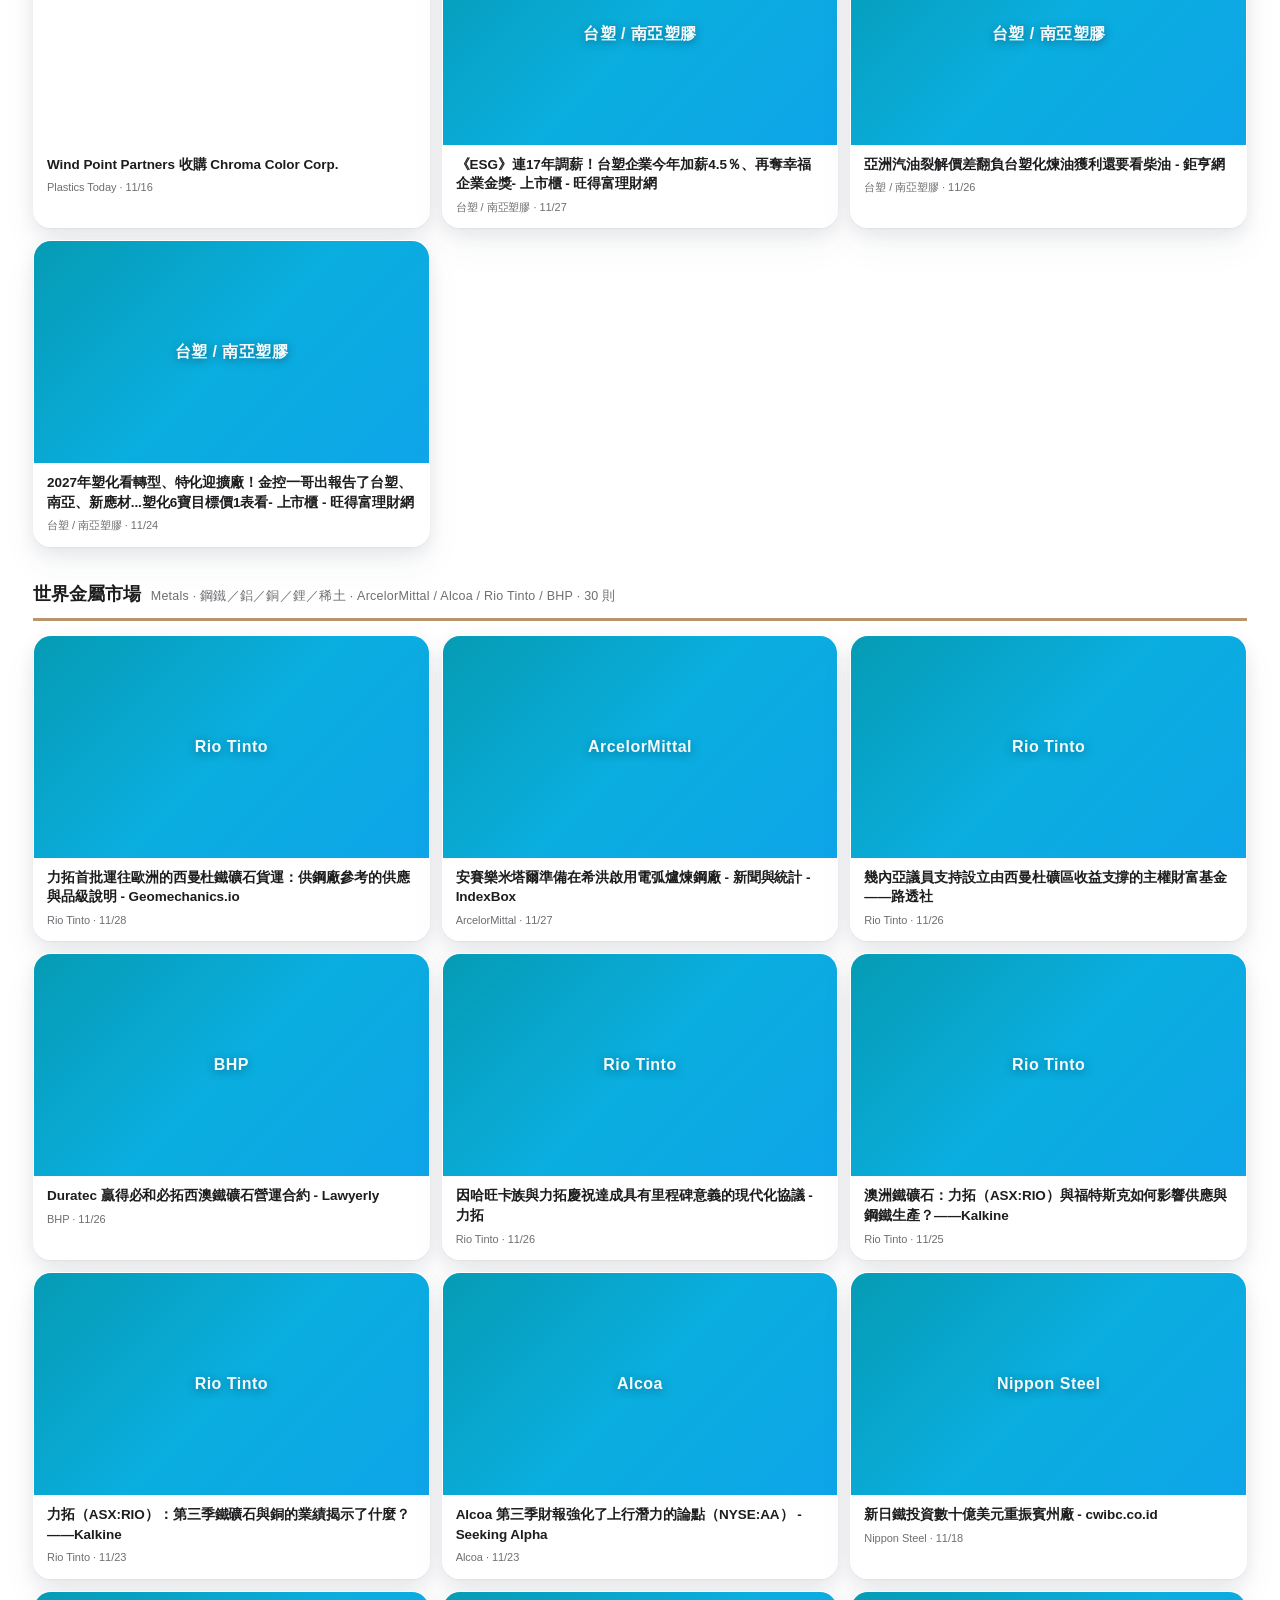
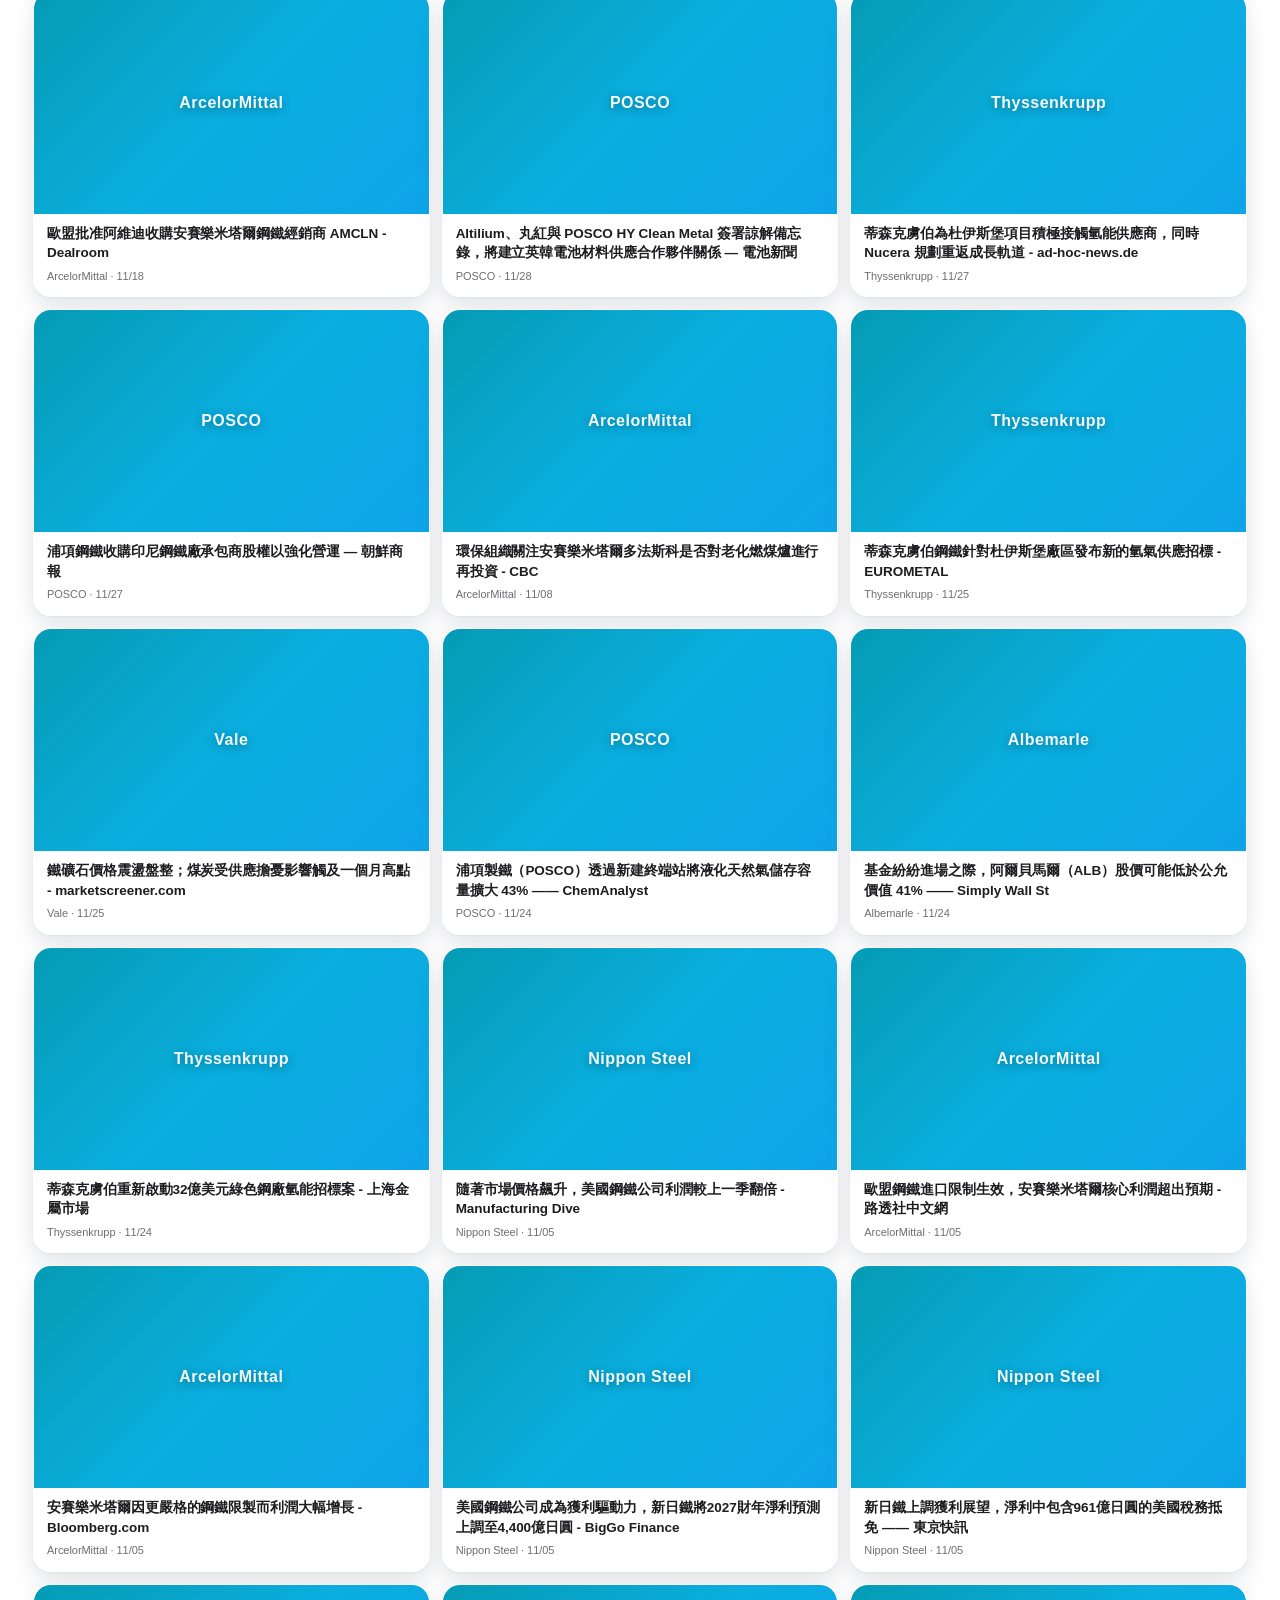
